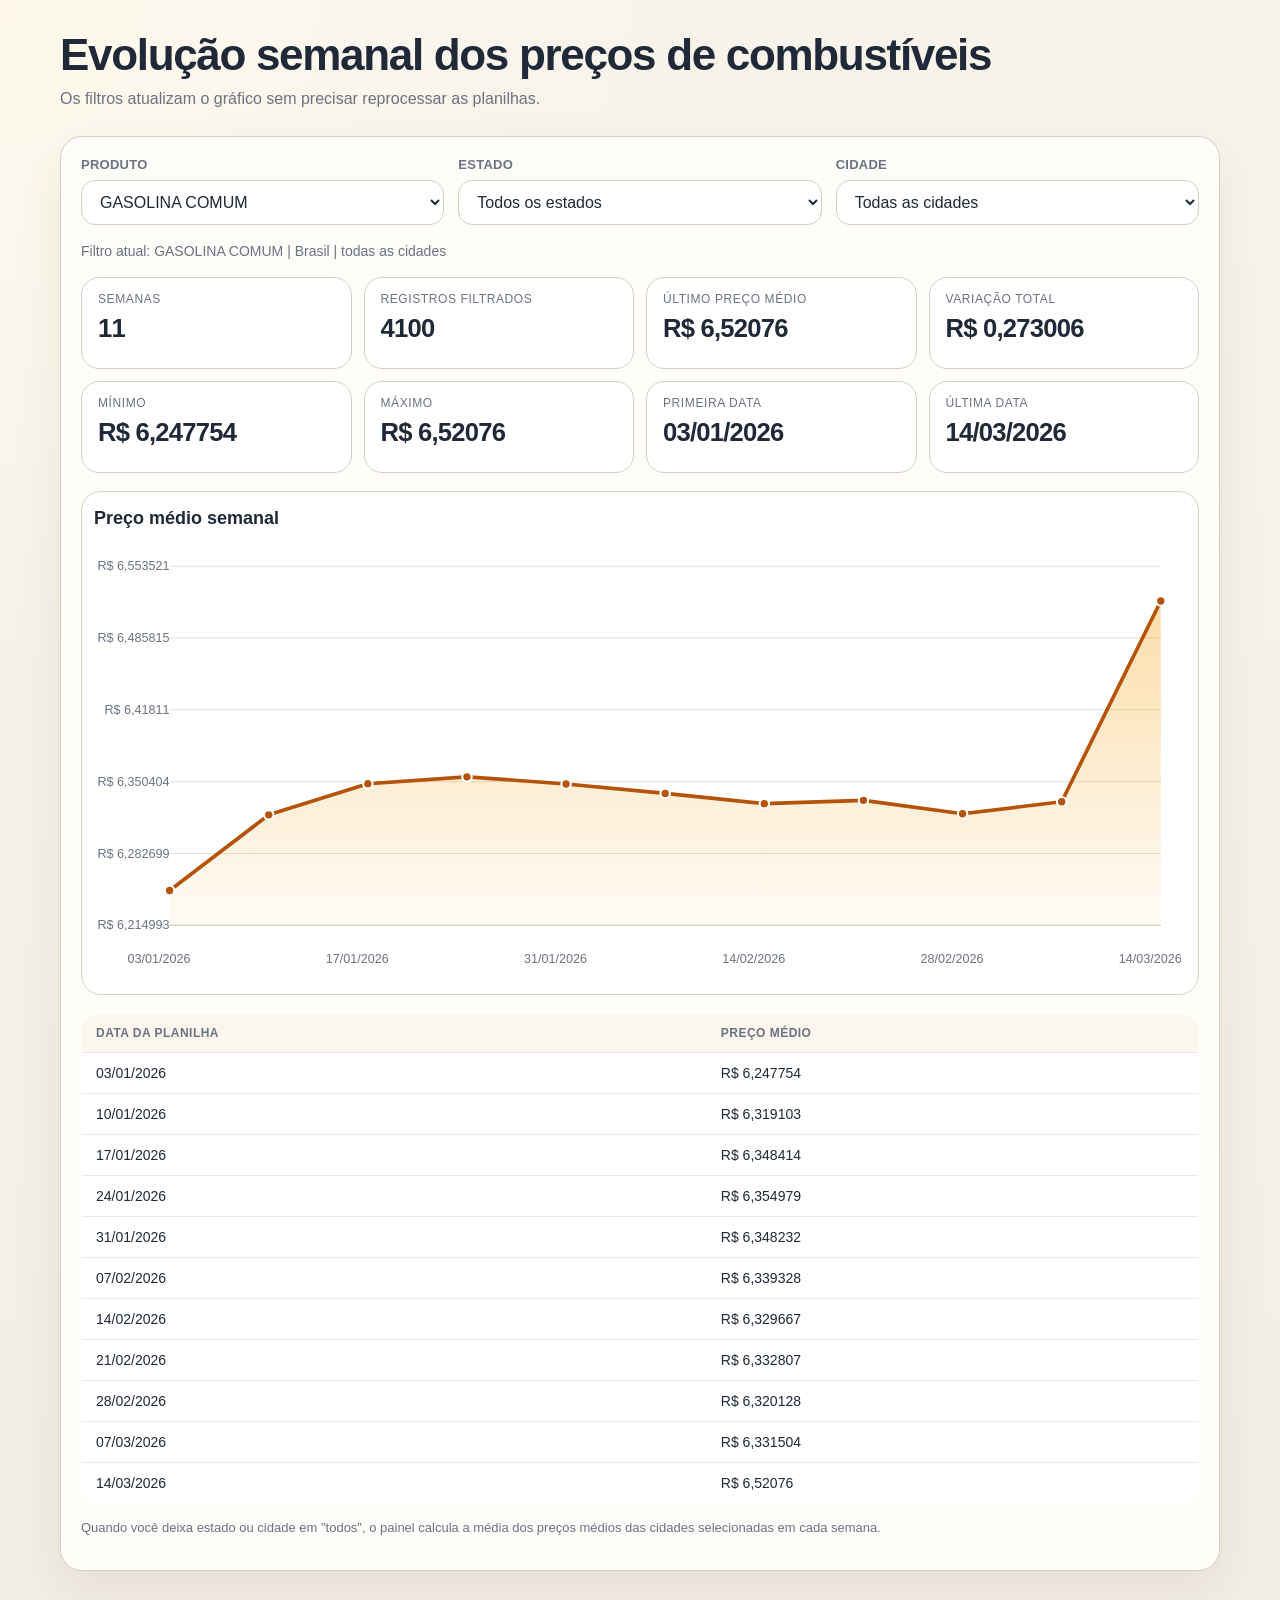
==== saida/painel_evolucao_semanal.html @ 68e81928 "v0 - geração de mapa com mais dados e geolocalização (completo)" ====
<!doctype html>
<html lang="pt-BR">
<head>
  <meta charset="utf-8">
  <meta name="viewport" content="width=device-width, initial-scale=1">
  <title>Painel de Evolução Semanal de Combustíveis</title>
  <style>
    :root {
      --bg: #f6f3ee;
      --panel: #fffdf9;
      --ink: #1f2937;
      --muted: #6b7280;
      --line: #d6cfc2;
      --accent: #b45309;
      --accent-soft: #f59e0b;
      --grid: #e5ddd0;
    }

    * { box-sizing: border-box; }
    body {
      margin: 0;
      font-family: "IBM Plex Sans", "Segoe UI", sans-serif;
      background:
        radial-gradient(circle at top left, #fff9ed 0, transparent 32%),
        linear-gradient(180deg, #f8f4ec 0%, #f2ede5 100%);
      color: var(--ink);
    }
    .page {
      max-width: 1200px;
      margin: 0 auto;
      padding: 32px 20px 56px;
    }
    h1 {
      margin: 0 0 8px;
      font-size: clamp(28px, 4vw, 44px);
      line-height: 1.05;
      letter-spacing: -0.03em;
    }
    .lead {
      margin: 0 0 24px;
      max-width: 880px;
      color: var(--muted);
      font-size: 16px;
      line-height: 1.6;
    }
    .panel {
      background: color-mix(in srgb, var(--panel) 92%, white 8%);
      border: 1px solid var(--line);
      border-radius: 22px;
      box-shadow: 0 18px 50px rgba(71, 50, 14, 0.08);
      padding: 20px;
    }
    .controls {
      display: grid;
      grid-template-columns: repeat(3, minmax(0, 1fr));
      gap: 14px;
      margin-bottom: 18px;
    }
    .field {
      display: flex;
      flex-direction: column;
      gap: 8px;
    }
    .field label {
      font-size: 13px;
      font-weight: 700;
      letter-spacing: 0.02em;
      text-transform: uppercase;
      color: var(--muted);
    }
    select {
      width: 100%;
      border: 1px solid var(--line);
      border-radius: 14px;
      background: white;
      padding: 12px 14px;
      font: inherit;
      color: var(--ink);
    }
    .cards {
      display: grid;
      grid-template-columns: repeat(4, minmax(0, 1fr));
      gap: 12px;
      margin: 18px 0;
    }
    .card {
      background: white;
      border: 1px solid var(--line);
      border-radius: 18px;
      padding: 14px 16px;
      min-height: 92px;
    }
    .card .label {
      color: var(--muted);
      font-size: 12px;
      text-transform: uppercase;
      letter-spacing: 0.05em;
      margin-bottom: 8px;
    }
    .card .value {
      font-size: clamp(18px, 2vw, 28px);
      font-weight: 700;
      letter-spacing: -0.03em;
    }
    .context {
      margin: 10px 0 8px;
      font-size: 14px;
      color: var(--muted);
    }
    .chart-wrap {
      margin-top: 18px;
      background: white;
      border: 1px solid var(--line);
      border-radius: 20px;
      padding: 12px;
      overflow: hidden;
    }
    .chart-title {
      font-size: 18px;
      font-weight: 700;
      margin: 4px 0 12px;
    }
    svg {
      width: 100%;
      height: auto;
      display: block;
    }
    .empty {
      padding: 32px 16px;
      text-align: center;
      color: var(--muted);
    }
    table {
      width: 100%;
      border-collapse: collapse;
      margin-top: 18px;
      background: white;
      border-radius: 18px;
      overflow: hidden;
      border: 1px solid var(--line);
    }
    th, td {
      padding: 12px 14px;
      text-align: left;
      border-bottom: 1px solid #efe7da;
      font-size: 14px;
    }
    th {
      background: #fbf7ef;
      color: var(--muted);
      text-transform: uppercase;
      letter-spacing: 0.04em;
      font-size: 12px;
    }
    tr:last-child td { border-bottom: none; }
    .note {
      margin-top: 14px;
      color: var(--muted);
      font-size: 13px;
      line-height: 1.5;
    }
    @media (max-width: 900px) {
      .controls, .cards { grid-template-columns: 1fr; }
      .page { padding: 24px 14px 40px; }
      .panel { padding: 16px; }
    }
  </style>
</head>
<body>
  <div class="page">
    <h1>Evolução semanal dos preços de combustíveis</h1>
    <p class="lead">
      Os filtros atualizam o gráfico sem precisar reprocessar as planilhas.
    </p>

    <section class="panel">
      <div class="controls">
        <div class="field">
          <label for="produto">Produto</label>
          <select id="produto"></select>
        </div>
        <div class="field">
          <label for="estado">Estado</label>
          <select id="estado"></select>
        </div>
        <div class="field">
          <label for="cidade">Cidade</label>
          <select id="cidade"></select>
        </div>
      </div>

      <div class="context" id="contexto"></div>

      <div class="cards" id="cards"></div>

      <div class="chart-wrap">
        <div class="chart-title" id="chart-title"></div>
        <div id="chart-container"></div>
      </div>

      <div id="table-container"></div>

      <p class="note">
        Quando você deixa estado ou cidade em "todos", o painel calcula a média dos preços médios
        das cidades selecionadas em cada semana.
      </p>
    </section>
  </div>

  <script>
    const DATA = [["2026-01-03", "ACRE", "CRUZEIRO DO SUL", "ETANOL", 6.015], ["2026-01-03", "ACRE", "CRUZEIRO DO SUL", "GASOLINA ADITIVADA", 8.09], ["2026-01-03", "ACRE", "CRUZEIRO DO SUL", "GASOLINA COMUM", 7.975], ["2026-01-03", "ACRE", "CRUZEIRO DO SUL", "GLP", 128.0], ["2026-01-03", "ACRE", "RIO BRANCO", "ETANOL", 5.217], ["2026-01-03", "ACRE", "RIO BRANCO", "GASOLINA ADITIVADA", 7.338333], ["2026-01-03", "ACRE", "RIO BRANCO", "GASOLINA COMUM", 7.274167], ["2026-01-03", "ACRE", "RIO BRANCO", "GLP", 122.782609], ["2026-01-03", "ALAGOAS", "ARAPIRACA", "ETANOL", 4.958182], ["2026-01-03", "ALAGOAS", "ARAPIRACA", "GASOLINA ADITIVADA", 6.42], ["2026-01-03", "ALAGOAS", "ARAPIRACA", "GASOLINA COMUM", 6.377143], ["2026-01-03", "ALAGOAS", "ARAPIRACA", "GLP", 102.5], ["2026-01-03", "ALAGOAS", "DELMIRO GOUVEIA", "ETANOL", 5.093333], ["2026-01-03", "ALAGOAS", "DELMIRO GOUVEIA", "GASOLINA ADITIVADA", 7.071667], ["2026-01-03", "ALAGOAS", "DELMIRO GOUVEIA", "GASOLINA COMUM", 6.968], ["2026-01-03", "ALAGOAS", "DELMIRO GOUVEIA", "GLP", 107.5], ["2026-01-03", "ALAGOAS", "MACEIO", "ETANOL", 4.754667], ["2026-01-03", "ALAGOAS", "MACEIO", "GASOLINA ADITIVADA", 6.251111], ["2026-01-03", "ALAGOAS", "MACEIO", "GASOLINA COMUM", 5.947368], ["2026-01-03", "ALAGOAS", "MACEIO", "GLP", 102.664762], ["2026-01-03", "ALAGOAS", "PALMEIRA DOS INDIOS", "ETANOL", 5.116667], ["2026-01-03", "ALAGOAS", "PALMEIRA DOS INDIOS", "GASOLINA ADITIVADA", 6.39], ["2026-01-03", "ALAGOAS", "PALMEIRA DOS INDIOS", "GASOLINA COMUM", 6.2425], ["2026-01-03", "ALAGOAS", "PALMEIRA DOS INDIOS", "GLP", 102.5], ["2026-01-03", "ALAGOAS", "RIO LARGO", "ETANOL", 4.71], ["2026-01-03", "ALAGOAS", "RIO LARGO", "GASOLINA ADITIVADA", 6.015], ["2026-01-03", "ALAGOAS", "RIO LARGO", "GASOLINA COMUM", 5.847143], ["2026-01-03", "ALAGOAS", "RIO LARGO", "GLP", 105.714286], ["2026-01-03", "AMAZONAS", "MANACAPURU", "ETANOL", 5.391429], ["2026-01-03", "AMAZONAS", "MANACAPURU", "GASOLINA ADITIVADA", 6.798571], ["2026-01-03", "AMAZONAS", "MANACAPURU", "GASOLINA COMUM", 6.78375], ["2026-01-03", "AMAZONAS", "MANACAPURU", "GLP", 130.714286], ["2026-01-03", "AMAZONAS", "MANAUS", "ETANOL", 5.494667], ["2026-01-03", "AMAZONAS", "MANAUS", "GASOLINA ADITIVADA", 7.042727], ["2026-01-03", "AMAZONAS", "MANAUS", "GASOLINA COMUM", 6.988974], ["2026-01-03", "AMAZONAS", "MANAUS", "GLP", 125.105909], ["2026-01-03", "AMAZONAS", "PARINTINS", "GASOLINA ADITIVADA", 8.304286], ["2026-01-03", "AMAZONAS", "PARINTINS", "GASOLINA COMUM", 8.29], ["2026-01-03", "AMAZONAS", "PARINTINS", "GLP", 120.0], ["2026-01-03", "BAHIA", "ALAGOINHAS", "ETANOL", 4.3975], ["2026-01-03", "BAHIA", "ALAGOINHAS", "GASOLINA ADITIVADA", 5.961429], ["2026-01-03", "BAHIA", "ALAGOINHAS", "GASOLINA COMUM", 5.875], ["2026-01-03", "BAHIA", "ALAGOINHAS", "GLP", 115.852857], ["2026-01-03", "BAHIA", "BRUMADO", "ETANOL", 4.971429], ["2026-01-03", "BAHIA", "BRUMADO", "GASOLINA ADITIVADA", 6.572222], ["2026-01-03", "BAHIA", "BRUMADO", "GASOLINA COMUM", 6.508462], ["2026-01-03", "BAHIA", "BRUMADO", "GLP", 111.25], ["2026-01-03", "BAHIA", "CAETITE", "ETANOL", 4.888571], ["2026-01-03", "BAHIA", "CAETITE", "GASOLINA ADITIVADA", 6.757143], ["2026-01-03", "BAHIA", "CAETITE", "GASOLINA COMUM", 6.685], ["2026-01-03", "BAHIA", "CAETITE", "GLP", 102.142857], ["2026-01-03", "BAHIA", "EUNAPOLIS", "ETANOL", 5.085], ["2026-01-03", "BAHIA", "EUNAPOLIS", "GASOLINA ADITIVADA", 6.94], ["2026-01-03", "BAHIA", "EUNAPOLIS", "GASOLINA COMUM", 6.78], ["2026-01-03", "BAHIA", "EUNAPOLIS", "GLP", 108.75], ["2026-01-03", "BAHIA", "FEIRA DE SANTANA", "ETANOL", 4.704], ["2026-01-03", "BAHIA", "FEIRA DE SANTANA", "GASOLINA ADITIVADA", 6.290625], ["2026-01-03", "BAHIA", "FEIRA DE SANTANA", "GASOLINA COMUM", 6.196842], ["2026-01-03", "BAHIA", "FEIRA DE SANTANA", "GLP", 101.633333], ["2026-01-03", "BAHIA", "GUANAMBI", "ETANOL", 4.63875], ["2026-01-03", "BAHIA", "GUANAMBI", "GASOLINA ADITIVADA", 6.3825], ["2026-01-03", "BAHIA", "GUANAMBI", "GASOLINA COMUM", 6.32625], ["2026-01-03", "BAHIA", "GUANAMBI", "GLP", 106.25], ["2026-01-03", "BAHIA", "ILHEUS", "ETANOL", 4.935], ["2026-01-03", "BAHIA", "ILHEUS", "GASOLINA ADITIVADA", 6.69125], ["2026-01-03", "BAHIA", "ILHEUS", "GASOLINA COMUM", 6.573333], ["2026-01-03", "BAHIA", "ILHEUS", "GLP", 134.571429], ["2026-01-03", "BAHIA", "IPIRA", "ETANOL", 4.591429], ["2026-01-03", "BAHIA", "IPIRA", "GASOLINA ADITIVADA", 6.293333], ["2026-01-03", "BAHIA", "IPIRA", "GASOLINA COMUM", 6.202857], ["2026-01-03", "BAHIA", "IPIRA", "GLP", 115.0], ["2026-01-03", "BAHIA", "ITABUNA", "ETANOL", 4.826], ["2026-01-03", "BAHIA", "ITABUNA", "GASOLINA ADITIVADA", 6.5475], ["2026-01-03", "BAHIA", "ITABUNA", "GASOLINA COMUM", 6.466], ["2026-01-03", "BAHIA", "ITABUNA", "GLP", 111.0], ["2026-01-03", "BAHIA", "ITAMARAJU", "ETANOL", 4.875], ["2026-01-03", "BAHIA", "ITAMARAJU", "GASOLINA ADITIVADA", 6.98], ["2026-01-03", "BAHIA", "ITAMARAJU", "GASOLINA COMUM", 6.866667], ["2026-01-03", "BAHIA", "ITAMARAJU", "GLP", 105.0], ["2026-01-03", "BAHIA", "JACOBINA", "ETANOL", 4.8], ["2026-01-03", "BAHIA", "JACOBINA", "GASOLINA ADITIVADA", 6.35], ["2026-01-03", "BAHIA", "JACOBINA", "GASOLINA COMUM", 6.35], ["2026-01-03", "BAHIA", "JACOBINA", "GLP", 113.0], ["2026-01-03", "BAHIA", "JAGUAQUARA", "ETANOL", 4.6], ["2026-01-03", "BAHIA", "JAGUAQUARA", "GASOLINA ADITIVADA", 6.49], ["2026-01-03", "BAHIA", "JAGUAQUARA", "GASOLINA COMUM", 6.261429], ["2026-01-03", "BAHIA", "JAGUAQUARA", "GLP", 100.714286], ["2026-01-03", "BAHIA", "JEQUIE", "ETANOL", 4.805833], ["2026-01-03", "BAHIA", "JEQUIE", "GASOLINA ADITIVADA", 6.568333], ["2026-01-03", "BAHIA", "JEQUIE", "GASOLINA COMUM", 6.466667], ["2026-01-03", "BAHIA", "JEQUIE", "GLP", 95.994286], ["2026-01-03", "BAHIA", "JUAZEIRO", "ETANOL", 5.19], ["2026-01-03", "BAHIA", "JUAZEIRO", "GASOLINA ADITIVADA", 6.7925], ["2026-01-03", "BAHIA", "JUAZEIRO", "GASOLINA COMUM", 6.69], ["2026-01-03", "BAHIA", "JUAZEIRO", "GLP", 106.666667], ["2026-01-03", "BAHIA", "PAULO AFONSO", "ETANOL", 4.796], ["2026-01-03", "BAHIA", "PAULO AFONSO", "GASOLINA ADITIVADA", 6.24375], ["2026-01-03", "BAHIA", "PAULO AFONSO", "GASOLINA COMUM", 6.1375], ["2026-01-03", "BAHIA", "PAULO AFONSO", "GLP", 108.0], ["2026-01-03", "BAHIA", "POCOES", "ETANOL", 4.776667], ["2026-01-03", "BAHIA", "POCOES", "GASOLINA COMUM", 6.36], ["2026-01-03", "BAHIA", "POCOES", "GLP", 103.6], ["2026-01-03", "BAHIA", "SANTO ANTONIO DE JESUS", "ETANOL", 4.99], ["2026-01-03", "BAHIA", "SANTO ANTONIO DE JESUS", "GASOLINA ADITIVADA", 6.423333], ["2026-01-03", "BAHIA", "SANTO ANTONIO DE JESUS", "GASOLINA COMUM", 6.39], ["2026-01-03", "BAHIA", "SANTO ANTONIO DE JESUS", "GLP", 106.666667], ["2026-01-03", "BAHIA", "SENHOR DO BONFIM", "ETANOL", 4.839286], ["2026-01-03", "BAHIA", "SENHOR DO BONFIM", "GASOLINA ADITIVADA", 6.521429], ["2026-01-03", "BAHIA", "SENHOR DO BONFIM", "GASOLINA COMUM", 6.32875], ["2026-01-03", "BAHIA", "SENHOR DO BONFIM", "GLP", 121.666667], ["2026-01-03", "BAHIA", "SERRINHA", "ETANOL", 4.615], ["2026-01-03", "BAHIA", "SERRINHA", "GASOLINA ADITIVADA", 6.188333], ["2026-01-03", "BAHIA", "SERRINHA", "GASOLINA COMUM", 6.165], ["2026-01-03", "BAHIA", "SERRINHA", "GLP", 133.0], ["2026-01-03", "BAHIA", "TEIXEIRA DE FREITAS", "ETANOL", 5.085], ["2026-01-03", "BAHIA", "TEIXEIRA DE FREITAS", "GASOLINA ADITIVADA", 6.995], ["2026-01-03", "BAHIA", "TEIXEIRA DE FREITAS", "GASOLINA COMUM", 6.851667], ["2026-01-03", "BAHIA", "TEIXEIRA DE FREITAS", "GLP", 95.625], ["2026-01-03", "BAHIA", "VALENCA", "ETANOL", 4.985], ["2026-01-03", "BAHIA", "VALENCA", "GASOLINA ADITIVADA", 6.45], ["2026-01-03", "BAHIA", "VALENCA", "GASOLINA COMUM", 6.385], ["2026-01-03", "BAHIA", "VALENCA", "GLP", 130.0], ["2026-01-03", "BAHIA", "VITORIA DA CONQUISTA", "ETANOL", 5.575], ["2026-01-03", "BAHIA", "VITORIA DA CONQUISTA", "GASOLINA ADITIVADA", 6.652727], ["2026-01-03", "BAHIA", "VITORIA DA CONQUISTA", "GASOLINA COMUM", 6.579333], ["2026-01-03", "BAHIA", "VITORIA DA CONQUISTA", "GLP", 114.777778], ["2026-01-03", "CEARA", "CRATEUS", "ETANOL", 5.415], ["2026-01-03", "CEARA", "CRATEUS", "GASOLINA ADITIVADA", 6.118571], ["2026-01-03", "CEARA", "CRATEUS", "GASOLINA COMUM", 6.04], ["2026-01-03", "CEARA", "CRATEUS", "GLP", 107.598], ["2026-01-03", "CEARA", "FORTALEZA", "ETANOL", 4.704681], ["2026-01-03", "CEARA", "FORTALEZA", "GASOLINA ADITIVADA", 6.265714], ["2026-01-03", "CEARA", "FORTALEZA", "GASOLINA COMUM", 6.129091], ["2026-01-03", "CEARA", "ICO", "ETANOL", 5.311429], ["2026-01-03", "CEARA", "ICO", "GASOLINA ADITIVADA", 6.563333], ["2026-01-03", "CEARA", "ICO", "GASOLINA COMUM", 6.465556], ["2026-01-03", "CEARA", "ICO", "GLP", 121.666667], ["2026-01-03", "CEARA", "IGUATU", "ETANOL", 5.006667], ["2026-01-03", "CEARA", "IGUATU", "GASOLINA ADITIVADA", 6.452857], ["2026-01-03", "CEARA", "IGUATU", "GASOLINA COMUM", 6.409], ["2026-01-03", "CEARA", "IGUATU", "GLP", 119.851429], ["2026-01-03", "CEARA", "ITAPIPOCA", "ETANOL", 5.58375], ["2026-01-03", "CEARA", "ITAPIPOCA", "GASOLINA ADITIVADA", 6.66], ["2026-01-03", "CEARA", "ITAPIPOCA", "GASOLINA COMUM", 6.62625], ["2026-01-03", "CEARA", "ITAPIPOCA", "GLP", 116.428571], ["2026-01-03", "CEARA", "JUAZEIRO DO NORTE", "ETANOL", 5.032143], ["2026-01-03", "CEARA", "JUAZEIRO DO NORTE", "GASOLINA ADITIVADA", 6.323846], ["2026-01-03", "CEARA", "JUAZEIRO DO NORTE", "GASOLINA COMUM", 6.200667], ["2026-01-03", "CEARA", "JUAZEIRO DO NORTE", "GLP", 119.777778], ["2026-01-03", "CEARA", "LIMOEIRO DO NORTE", "ETANOL", 5.057], ["2026-01-03", "CEARA", "LIMOEIRO DO NORTE", "GASOLINA ADITIVADA", 6.24], ["2026-01-03", "CEARA", "LIMOEIRO DO NORTE", "GASOLINA COMUM", 6.19], ["2026-01-03", "CEARA", "LIMOEIRO DO NORTE", "GLP", 118.0], ["2026-01-03", "CEARA", "QUIXADA", "ETANOL", 4.59], ["2026-01-03", "CEARA", "QUIXADA", "GASOLINA ADITIVADA", 5.848], ["2026-01-03", "CEARA", "QUIXADA", "GASOLINA COMUM", 5.73125], ["2026-01-03", "CEARA", "QUIXADA", "GLP", 114.14], ["2026-01-03", "CEARA", "SOBRAL", "ETANOL", 5.376667], ["2026-01-03", "CEARA", "SOBRAL", "GASOLINA ADITIVADA", 6.55], ["2026-01-03", "CEARA", "SOBRAL", "GASOLINA COMUM", 6.383333], ["2026-01-03", "CEARA", "SOBRAL", "GLP", 114.0], ["2026-01-03", "DISTRITO FEDERAL", "BRASILIA", "ETANOL", 4.849091], ["2026-01-03", "DISTRITO FEDERAL", "BRASILIA", "GASOLINA ADITIVADA", 6.455333], ["2026-01-03", "DISTRITO FEDERAL", "BRASILIA", "GASOLINA COMUM", 6.422083], ["2026-01-03", "DISTRITO FEDERAL", "BRASILIA", "GLP", 103.180312], ["2026-01-03", "ESPIRITO SANTO", "ARACRUZ", "GASOLINA ADITIVADA", 6.74], ["2026-01-03", "ESPIRITO SANTO", "ARACRUZ", "GASOLINA COMUM", 6.44], ["2026-01-03", "ESPIRITO SANTO", "ARACRUZ", "GLP", 105.37375], ["2026-01-03", "ESPIRITO SANTO", "CARIACICA", "ETANOL", 4.518182], ["2026-01-03", "ESPIRITO SANTO", "CARIACICA", "GASOLINA ADITIVADA", 6.263], ["2026-01-03", "ESPIRITO SANTO", "CARIACICA", "GASOLINA COMUM", 6.134167], ["2026-01-03", "ESPIRITO SANTO", "CARIACICA", "GLP", 98.598], ["2026-01-03", "ESPIRITO SANTO", "COLATINA", "ETANOL", 4.77], ["2026-01-03", "ESPIRITO SANTO", "COLATINA", "GASOLINA ADITIVADA", 6.515714], ["2026-01-03", "ESPIRITO SANTO", "COLATINA", "GASOLINA COMUM", 6.42875], ["2026-01-03", "ESPIRITO SANTO", "COLATINA", "GLP", 96.712857], ["2026-01-03", "ESPIRITO SANTO", "GUARAPARI", "ETANOL", 4.83], ["2026-01-03", "ESPIRITO SANTO", "GUARAPARI", "GASOLINA ADITIVADA", 6.755], ["2026-01-03", "ESPIRITO SANTO", "GUARAPARI", "GASOLINA COMUM", 6.4875], ["2026-01-03", "ESPIRITO SANTO", "GUARAPARI", "GLP", 100.493333], ["2026-01-03", "ESPIRITO SANTO", "LINHARES", "ETANOL", 4.656667], ["2026-01-03", "ESPIRITO SANTO", "LINHARES", "GASOLINA ADITIVADA", 6.618571], ["2026-01-03", "ESPIRITO SANTO", "LINHARES", "GASOLINA COMUM", 6.59], ["2026-01-03", "ESPIRITO SANTO", "LINHARES", "GLP", 110.636364], ["2026-01-03", "ESPIRITO SANTO", "SAO MATEUS", "ETANOL", 4.683333], ["2026-01-03", "ESPIRITO SANTO", "SAO MATEUS", "GASOLINA ADITIVADA", 6.565], ["2026-01-03", "ESPIRITO SANTO", "SAO MATEUS", "GASOLINA COMUM", 6.418889], ["2026-01-03", "ESPIRITO SANTO", "SAO MATEUS", "GLP", 109.99], ["2026-01-03", "ESPIRITO SANTO", "SERRA", "ETANOL", 4.560833], ["2026-01-03", "ESPIRITO SANTO", "SERRA", "GASOLINA ADITIVADA", 6.482308], ["2026-01-03", "ESPIRITO SANTO", "SERRA", "GASOLINA COMUM", 6.286429], ["2026-01-03", "ESPIRITO SANTO", "SERRA", "GLP", 94.763077], ["2026-01-03", "ESPIRITO SANTO", "VILA VELHA", "ETANOL", 4.591], ["2026-01-03", "ESPIRITO SANTO", "VILA VELHA", "GASOLINA ADITIVADA", 6.563571], ["2026-01-03", "ESPIRITO SANTO", "VILA VELHA", "GASOLINA COMUM", 6.253125], ["2026-01-03", "ESPIRITO SANTO", "VILA VELHA", "GLP", 100.285714], ["2026-01-03", "ESPIRITO SANTO", "VITORIA", "ETANOL", 4.542727], ["2026-01-03", "ESPIRITO SANTO", "VITORIA", "GASOLINA ADITIVADA", 6.345455], ["2026-01-03", "ESPIRITO SANTO", "VITORIA", "GASOLINA COMUM", 6.155], ["2026-01-03", "ESPIRITO SANTO", "VITORIA", "GLP", 99.142857], ["2026-01-03", "GOIAS", "AGUAS LINDAS DE GOIAS", "ETANOL", 4.468571], ["2026-01-03", "GOIAS", "AGUAS LINDAS DE GOIAS", "GASOLINA ADITIVADA", 5.753333], ["2026-01-03", "GOIAS", "AGUAS LINDAS DE GOIAS", "GASOLINA COMUM", 5.875], ["2026-01-03", "GOIAS", "AGUAS LINDAS DE GOIAS", "GLP", 103.843077], ["2026-01-03", "GOIAS", "ANAPOLIS", "ETANOL", 4.777692], ["2026-01-03", "GOIAS", "ANAPOLIS", "GASOLINA ADITIVADA", 6.503], ["2026-01-03", "GOIAS", "ANAPOLIS", "GASOLINA COMUM", 6.375385], ["2026-01-03", "GOIAS", "ANAPOLIS", "GLP", 115.0], ["2026-01-03", "GOIAS", "APARECIDA DE GOIANIA", "ETANOL", 5.220526], ["2026-01-03", "GOIAS", "APARECIDA DE GOIANIA", "GASOLINA ADITIVADA", 6.636], ["2026-01-03", "GOIAS", "APARECIDA DE GOIANIA", "GASOLINA COMUM", 6.532632], ["2026-01-03", "GOIAS", "APARECIDA DE GOIANIA", "GLP", 107.408636], ["2026-01-03", "GOIAS", "CALDAS NOVAS", "ETANOL", 4.92], ["2026-01-03", "GOIAS", "CALDAS NOVAS", "GASOLINA ADITIVADA", 6.405556], ["2026-01-03", "GOIAS", "CALDAS NOVAS", "GASOLINA COMUM", 6.38], ["2026-01-03", "GOIAS", "CALDAS NOVAS", "GLP", 112.7], ["2026-01-03", "GOIAS", "FORMOSA", "ETANOL", 4.885], ["2026-01-03", "GOIAS", "FORMOSA", "GASOLINA ADITIVADA", 6.5], ["2026-01-03", "GOIAS", "FORMOSA", "GASOLINA COMUM", 6.485714], ["2026-01-03", "GOIAS", "FORMOSA", "GLP", 110.0], ["2026-01-03", "GOIAS", "GOIANIA", "ETANOL", 5.20381], ["2026-01-03", "GOIAS", "GOIANIA", "GASOLINA ADITIVADA", 6.773333], ["2026-01-03", "GOIAS", "GOIANIA", "GASOLINA COMUM", 6.523182], ["2026-01-03", "GOIAS", "GOIANIA", "GLP", 112.0995], ["2026-01-03", "GOIAS", "ITUMBIARA", "ETANOL", 4.344286], ["2026-01-03", "GOIAS", "ITUMBIARA", "GASOLINA ADITIVADA", 6.29], ["2026-01-03", "GOIAS", "ITUMBIARA", "GASOLINA COMUM", 6.168571], ["2026-01-03", "GOIAS", "ITUMBIARA", "GLP", 115.857143], ["2026-01-03", "GOIAS", "MINEIROS", "ETANOL", 4.826667], ["2026-01-03", "GOIAS", "MINEIROS", "GASOLINA ADITIVADA", 6.64], ["2026-01-03", "GOIAS", "MINEIROS", "GASOLINA COMUM", 6.517143], ["2026-01-03", "GOIAS", "MINEIROS", "GLP", 130.0], ["2026-01-03", "GOIAS", "PORANGATU", "ETANOL", 4.696], ["2026-01-03", "GOIAS", "PORANGATU", "GASOLINA ADITIVADA", 6.39], ["2026-01-03", "GOIAS", "PORANGATU", "GASOLINA COMUM", 6.364], ["2026-01-03", "GOIAS", "PORANGATU", "GLP", 116.333333], ["2026-01-03", "GOIAS", "RIO VERDE", "ETANOL", 4.477143], ["2026-01-03", "GOIAS", "RIO VERDE", "GASOLINA ADITIVADA", 6.28], ["2026-01-03", "GOIAS", "RIO VERDE", "GASOLINA COMUM", 6.101429], ["2026-01-03", "GOIAS", "RIO VERDE", "GLP", 130.0], ["2026-01-03", "GOIAS", "TRINDADE", "ETANOL", 4.885], ["2026-01-03", "GOIAS", "TRINDADE", "GASOLINA ADITIVADA", 6.656667], ["2026-01-03", "GOIAS", "TRINDADE", "GASOLINA COMUM", 6.26], ["2026-01-03", "GOIAS", "TRINDADE", "GLP", 97.914167], ["2026-01-03", "GOIAS", "VALPARAISO DE GOIAS", "ETANOL", 4.943333], ["2026-01-03", "GOIAS", "VALPARAISO DE GOIAS", "GASOLINA ADITIVADA", 6.625714], ["2026-01-03", "GOIAS", "VALPARAISO DE GOIAS", "GASOLINA COMUM", 6.448889], ["2026-01-03", "GOIAS", "VALPARAISO DE GOIAS", "GLP", 104.13], ["2026-01-03", "MARANHAO", "ACAILANDIA", "GASOLINA ADITIVADA", 6.55], ["2026-01-03", "MARANHAO", "ACAILANDIA", "GASOLINA COMUM", 6.39], ["2026-01-03", "MARANHAO", "BALSAS", "ETANOL", 5.25], ["2026-01-03", "MARANHAO", "BALSAS", "GASOLINA ADITIVADA", 6.74], ["2026-01-03", "MARANHAO", "BALSAS", "GASOLINA COMUM", 6.538889], ["2026-01-03", "MARANHAO", "BALSAS", "GLP", 130.0], ["2026-01-03", "MARANHAO", "CODO", "ETANOL", 5.3875], ["2026-01-03", "MARANHAO", "CODO", "GASOLINA ADITIVADA", 6.458571], ["2026-01-03", "MARANHAO", "CODO", "GASOLINA COMUM", 6.424286], ["2026-01-03", "MARANHAO", "CODO", "GLP", 120.0], ["2026-01-03", "MARANHAO", "IMPERATRIZ", "ETANOL", 5.099167], ["2026-01-03", "MARANHAO", "IMPERATRIZ", "GASOLINA ADITIVADA", 6.65], ["2026-01-03", "MARANHAO", "IMPERATRIZ", "GASOLINA COMUM", 6.2125], ["2026-01-03", "MARANHAO", "IMPERATRIZ", "GLP", 113.543636], ["2026-01-03", "MARANHAO", "PINHEIRO", "ETANOL", 4.87], ["2026-01-03", "MARANHAO", "PINHEIRO", "GASOLINA ADITIVADA", 6.14], ["2026-01-03", "MARANHAO", "PINHEIRO", "GASOLINA COMUM", 6.058333], ["2026-01-03", "MARANHAO", "PINHEIRO", "GLP", 127.128571], ["2026-01-03", "MARANHAO", "PRESIDENTE DUTRA", "ETANOL", 5.191667], ["2026-01-03", "MARANHAO", "PRESIDENTE DUTRA", "GASOLINA ADITIVADA", 6.07375], ["2026-01-03", "MARANHAO", "PRESIDENTE DUTRA", "GASOLINA COMUM", 5.993529], ["2026-01-03", "MARANHAO", "PRESIDENTE DUTRA", "GLP", 117.0], ["2026-01-03", "MARANHAO", "SAO JOSE DE RIBAMAR", "ETANOL", 4.544], ["2026-01-03", "MARANHAO", "SAO JOSE DE RIBAMAR", "GASOLINA ADITIVADA", 5.702857], ["2026-01-03", "MARANHAO", "SAO JOSE DE RIBAMAR", "GASOLINA COMUM", 5.48], ["2026-01-03", "MARANHAO", "SAO JOSE DE RIBAMAR", "GLP", 119.87], ["2026-01-03", "MARANHAO", "SAO LUIS", "ETANOL", 4.564286], ["2026-01-03", "MARANHAO", "SAO LUIS", "GASOLINA ADITIVADA", 5.876471], ["2026-01-03", "MARANHAO", "SAO LUIS", "GASOLINA COMUM", 5.613333], ["2026-01-03", "MARANHAO", "SAO LUIS", "GLP", 120.171429], ["2026-01-03", "MATO GROSSO", "ALTA FLORESTA", "ETANOL", 4.613333], ["2026-01-03", "MATO GROSSO", "ALTA FLORESTA", "GASOLINA ADITIVADA", 6.768], ["2026-01-03", "MATO GROSSO", "ALTA FLORESTA", "GASOLINA COMUM", 6.68875], ["2026-01-03", "MATO GROSSO", "ALTA FLORESTA", "GLP", 141.666667], ["2026-01-03", "MATO GROSSO", "CACERES", "ETANOL", 4.4475], ["2026-01-03", "MATO GROSSO", "CACERES", "GASOLINA ADITIVADA", 6.438], ["2026-01-03", "MATO GROSSO", "CACERES", "GASOLINA COMUM", 6.35125], ["2026-01-03", "MATO GROSSO", "CACERES", "GLP", 124.9], ["2026-01-03", "MATO GROSSO", "CUIABA", "ETANOL", 4.575263], ["2026-01-03", "MATO GROSSO", "CUIABA", "GASOLINA ADITIVADA", 6.505556], ["2026-01-03", "MATO GROSSO", "CUIABA", "GASOLINA COMUM", 6.375789], ["2026-01-03", "MATO GROSSO", "CUIABA", "GLP", 118.714615], ["2026-01-03", "MATO GROSSO", "RONDONOPOLIS", "ETANOL", 4.37875], ["2026-01-03", "MATO GROSSO", "RONDONOPOLIS", "GASOLINA ADITIVADA", 6.458], ["2026-01-03", "MATO GROSSO", "RONDONOPOLIS", "GASOLINA COMUM", 6.3725], ["2026-01-03", "MATO GROSSO", "RONDONOPOLIS", "GLP", 129.284286], ["2026-01-03", "MATO GROSSO", "SINOP", "ETANOL", 4.226667], ["2026-01-03", "MATO GROSSO", "SINOP", "GASOLINA ADITIVADA", 6.547143], ["2026-01-03", "MATO GROSSO", "SINOP", "GASOLINA COMUM", 6.293333], ["2026-01-03", "MATO GROSSO", "SINOP", "GLP", 137.0], ["2026-01-03", "MATO GROSSO", "VARZEA GRANDE", "ETANOL", 4.555882], ["2026-01-03", "MATO GROSSO", "VARZEA GRANDE", "GASOLINA ADITIVADA", 6.51], ["2026-01-03", "MATO GROSSO", "VARZEA GRANDE", "GASOLINA COMUM", 6.35], ["2026-01-03", "MATO GROSSO", "VARZEA GRANDE", "GLP", 112.518421], ["2026-01-03", "MATO GROSSO DO SUL", "CAMPO GRANDE", "ETANOL", 3.933333], ["2026-01-03", "MATO GROSSO DO SUL", "CAMPO GRANDE", "GASOLINA ADITIVADA", 6.042632], ["2026-01-03", "MATO GROSSO DO SUL", "CAMPO GRANDE", "GASOLINA COMUM", 5.775217], ["2026-01-03", "MATO GROSSO DO SUL", "CAMPO GRANDE", "GLP", 109.369706], ["2026-01-03", "MATO GROSSO DO SUL", "CORUMBA", "ETANOL", 4.97], ["2026-01-03", "MATO GROSSO DO SUL", "CORUMBA", "GASOLINA ADITIVADA", 6.928], ["2026-01-03", "MATO GROSSO DO SUL", "CORUMBA", "GASOLINA COMUM", 6.821667], ["2026-01-03", "MATO GROSSO DO SUL", "CORUMBA", "GLP", 129.165], ["2026-01-03", "MATO GROSSO DO SUL", "DOURADOS", "ETANOL", 4.21], ["2026-01-03", "MATO GROSSO DO SUL", "DOURADOS", "GASOLINA ADITIVADA", 6.517273], ["2026-01-03", "MATO GROSSO DO SUL", "DOURADOS", "GASOLINA COMUM", 6.316667], ["2026-01-03", "MATO GROSSO DO SUL", "DOURADOS", "GLP", 116.933333], ["2026-01-03", "MINAS GERAIS", "ALFENAS", "ETANOL", 4.528889], ["2026-01-03", "MINAS GERAIS", "ALFENAS", "GASOLINA ADITIVADA", 6.32625], ["2026-01-03", "MINAS GERAIS", "ALFENAS", "GASOLINA COMUM", 6.155556], ["2026-01-03", "MINAS GERAIS", "ALFENAS", "GLP", 98.57], ["2026-01-03", "MINAS GERAIS", "ARAGUARI", "ETANOL", 4.355], ["2026-01-03", "MINAS GERAIS", "ARAGUARI", "GASOLINA ADITIVADA", 5.916667], ["2026-01-03", "MINAS GERAIS", "ARAGUARI", "GASOLINA COMUM", 5.89], ["2026-01-03", "MINAS GERAIS", "ARAGUARI", "GLP", 104.285714], ["2026-01-03", "MINAS GERAIS", "ARAXA", "ETANOL", 4.702], ["2026-01-03", "MINAS GERAIS", "ARAXA", "GASOLINA ADITIVADA", 6.317778], ["2026-01-03", "MINAS GERAIS", "ARAXA", "GASOLINA COMUM", 6.221], ["2026-01-03", "MINAS GERAIS", "ARAXA", "GLP", 99.285714], ["2026-01-03", "MINAS GERAIS", "BELO HORIZONTE", "ETANOL", 4.8475], ["2026-01-03", "MINAS GERAIS", "BELO HORIZONTE", "GASOLINA ADITIVADA", 6.733056], ["2026-01-03", "MINAS GERAIS", "BELO HORIZONTE", "GASOLINA COMUM", 6.457436], ["2026-01-03", "MINAS GERAIS", "CAMPO BELO", "ETANOL", 4.473333], ["2026-01-03", "MINAS GERAIS", "CAMPO BELO", "GASOLINA ADITIVADA", 6.29], ["2026-01-03", "MINAS GERAIS", "CAMPO BELO", "GASOLINA COMUM", 5.995714], ["2026-01-03", "MINAS GERAIS", "CAMPO BELO", "GLP", 110.833333], ["2026-01-03", "MINAS GERAIS", "CARATINGA", "ETANOL", 4.615], ["2026-01-03", "MINAS GERAIS", "CARATINGA", "GASOLINA ADITIVADA", 6.323333], ["2026-01-03", "MINAS GERAIS", "CARATINGA", "GASOLINA COMUM", 6.183333], ["2026-01-03", "MINAS GERAIS", "CARATINGA", "GLP", 121.142857], ["2026-01-03", "MINAS GERAIS", "CONGONHAS", "ETANOL", 4.568], ["2026-01-03", "MINAS GERAIS", "CONGONHAS", "GASOLINA ADITIVADA", 6.285], ["2026-01-03", "MINAS GERAIS", "CONGONHAS", "GASOLINA COMUM", 6.038333], ["2026-01-03", "MINAS GERAIS", "CONGONHAS", "GLP", 103.57], ["2026-01-03", "MINAS GERAIS", "CORONEL FABRICIANO", "ETANOL", 4.546667], ["2026-01-03", "MINAS GERAIS", "CORONEL FABRICIANO", "GASOLINA ADITIVADA", 6.3025], ["2026-01-03", "MINAS GERAIS", "CORONEL FABRICIANO", "GASOLINA COMUM", 5.954286], ["2026-01-03", "MINAS GERAIS", "CORONEL FABRICIANO", "GLP", 129.166667], ["2026-01-03", "MINAS GERAIS", "CURVELO", "ETANOL", 4.61625], ["2026-01-03", "MINAS GERAIS", "CURVELO", "GASOLINA ADITIVADA", 6.416667], ["2026-01-03", "MINAS GERAIS", "CURVELO", "GASOLINA COMUM", 6.264286], ["2026-01-03", "MINAS GERAIS", "CURVELO", "GLP", 99.714286], ["2026-01-03", "MINAS GERAIS", "DIVINOPOLIS", "ETANOL", 4.447857], ["2026-01-03", "MINAS GERAIS", "DIVINOPOLIS", "GASOLINA ADITIVADA", 6.056667], ["2026-01-03", "MINAS GERAIS", "DIVINOPOLIS", "GASOLINA COMUM", 5.961429], ["2026-01-03", "MINAS GERAIS", "DIVINOPOLIS", "GLP", 97.996], ["2026-01-03", "MINAS GERAIS", "FORMIGA", "ETANOL", 4.418571], ["2026-01-03", "MINAS GERAIS", "FORMIGA", "GASOLINA ADITIVADA", 6.142], ["2026-01-03", "MINAS GERAIS", "FORMIGA", "GASOLINA COMUM", 6.03625], ["2026-01-03", "MINAS GERAIS", "FORMIGA", "GLP", 115.833333], ["2026-01-03", "MINAS GERAIS", "GOVERNADOR VALADARES", "ETANOL", 4.604167], ["2026-01-03", "MINAS GERAIS", "GOVERNADOR VALADARES", "GASOLINA ADITIVADA", 6.35], ["2026-01-03", "MINAS GERAIS", "GOVERNADOR VALADARES", "GASOLINA COMUM", 6.136667], ["2026-01-03", "MINAS GERAIS", "GOVERNADOR VALADARES", "GLP", 121.9], ["2026-01-03", "MINAS GERAIS", "GUAXUPE", "ETANOL", 4.2225], ["2026-01-03", "MINAS GERAIS", "GUAXUPE", "GASOLINA ADITIVADA", 5.932], ["2026-01-03", "MINAS GERAIS", "GUAXUPE", "GASOLINA COMUM", 5.8225], ["2026-01-03", "MINAS GERAIS", "GUAXUPE", "GLP", 96.25], ["2026-01-03", "MINAS GERAIS", "IPATINGA", "ETANOL", 4.596667], ["2026-01-03", "MINAS GERAIS", "IPATINGA", "GASOLINA ADITIVADA", 6.231667], ["2026-01-03", "MINAS GERAIS", "IPATINGA", "GASOLINA COMUM", 5.973333], ["2026-01-03", "MINAS GERAIS", "IPATINGA", "GLP", 100.0], ["2026-01-03", "MINAS GERAIS", "ITAJUBA", "ETANOL", 4.495], ["2026-01-03", "MINAS GERAIS", "ITAJUBA", "GASOLINA ADITIVADA", 6.07], ["2026-01-03", "MINAS GERAIS", "ITAJUBA", "GASOLINA COMUM", 6.01], ["2026-01-03", "MINAS GERAIS", "ITAJUBA", "GLP", 94.6], ["2026-01-03", "MINAS GERAIS", "ITAUNA", "ETANOL", 4.495], ["2026-01-03", "MINAS GERAIS", "ITAUNA", "GASOLINA ADITIVADA", 6.45], ["2026-01-03", "MINAS GERAIS", "ITAUNA", "GASOLINA COMUM", 6.0225], ["2026-01-03", "MINAS GERAIS", "ITAUNA", "GLP", 118.571429], ["2026-01-03", "MINAS GERAIS", "ITUIUTABA", "ETANOL", 4.391], ["2026-01-03", "MINAS GERAIS", "ITUIUTABA", "GASOLINA ADITIVADA", 6.306667], ["2026-01-03", "MINAS GERAIS", "ITUIUTABA", "GASOLINA COMUM", 5.966], ["2026-01-03", "MINAS GERAIS", "ITUIUTABA", "GLP", 104.166667], ["2026-01-03", "MINAS GERAIS", "JANAUBA", "ETANOL", 4.5325], ["2026-01-03", "MINAS GERAIS", "JANAUBA", "GASOLINA ADITIVADA", 6.38], ["2026-01-03", "MINAS GERAIS", "JANAUBA", "GASOLINA COMUM", 6.315], ["2026-01-03", "MINAS GERAIS", "JANAUBA", "GLP", 117.142857], ["2026-01-03", "MINAS GERAIS", "JANUARIA", "ETANOL", 4.44], ["2026-01-03", "MINAS GERAIS", "JANUARIA", "GASOLINA ADITIVADA", 6.34], ["2026-01-03", "MINAS GERAIS", "JANUARIA", "GASOLINA COMUM", 6.19], ["2026-01-03", "MINAS GERAIS", "JANUARIA", "GLP", 129.831667], ["2026-01-03", "MINAS GERAIS", "JOAO MONLEVADE", "ETANOL", 4.324], ["2026-01-03", "MINAS GERAIS", "JOAO MONLEVADE", "GASOLINA ADITIVADA", 6.063333], ["2026-01-03", "MINAS GERAIS", "JOAO MONLEVADE", "GASOLINA COMUM", 5.9025], ["2026-01-03", "MINAS GERAIS", "JOAO MONLEVADE", "GLP", 110.0], ["2026-01-03", "MINAS GERAIS", "JUIZ DE FORA", "ETANOL", 4.876923], ["2026-01-03", "MINAS GERAIS", "JUIZ DE FORA", "GASOLINA ADITIVADA", 6.672143], ["2026-01-03", "MINAS GERAIS", "JUIZ DE FORA", "GASOLINA COMUM", 6.49], ["2026-01-03", "MINAS GERAIS", "JUIZ DE FORA", "GLP", 97.565], ["2026-01-03", "MINAS GERAIS", "LAVRAS", "ETANOL", 4.5475], ["2026-01-03", "MINAS GERAIS", "LAVRAS", "GASOLINA ADITIVADA", 6.241111], ["2026-01-03", "MINAS GERAIS", "LAVRAS", "GASOLINA COMUM", 6.061], ["2026-01-03", "MINAS GERAIS", "LAVRAS", "GLP", 113.831667], ["2026-01-03", "MINAS GERAIS", "LEOPOLDINA", "ETANOL", 4.555], ["2026-01-03", "MINAS GERAIS", "LEOPOLDINA", "GASOLINA ADITIVADA", 6.645], ["2026-01-03", "MINAS GERAIS", "LEOPOLDINA", "GASOLINA COMUM", 6.4925], ["2026-01-03", "MINAS GERAIS", "LEOPOLDINA", "GLP", 110.428571], ["2026-01-03", "MINAS GERAIS", "MONTE CARMELO", "ETANOL", 4.3775], ["2026-01-03", "MINAS GERAIS", "MONTE CARMELO", "GASOLINA ADITIVADA", 6.09], ["2026-01-03", "MINAS GERAIS", "MONTE CARMELO", "GASOLINA COMUM", 5.902857], ["2026-01-03", "MINAS GERAIS", "MONTE CARMELO", "GLP", 103.166667], ["2026-01-03", "MINAS GERAIS", "MONTES CLAROS", "ETANOL", 4.478571], ["2026-01-03", "MINAS GERAIS", "MONTES CLAROS", "GASOLINA ADITIVADA", 6.339], ["2026-01-03", "MINAS GERAIS", "MONTES CLAROS", "GASOLINA COMUM", 6.155], ["2026-01-03", "MINAS GERAIS", "MONTES CLAROS", "GLP", 112.042174], ["2026-01-03", "MINAS GERAIS", "MURIAE", "ETANOL", 4.7875], ["2026-01-03", "MINAS GERAIS", "MURIAE", "GASOLINA ADITIVADA", 6.701429], ["2026-01-03", "MINAS GERAIS", "MURIAE", "GASOLINA COMUM", 6.5875], ["2026-01-03", "MINAS GERAIS", "MURIAE", "GLP", 105.833333], ["2026-01-03", "MINAS GERAIS", "OURO PRETO", "ETANOL", 4.67], ["2026-01-03", "MINAS GERAIS", "OURO PRETO", "GASOLINA COMUM", 6.17], ["2026-01-03", "MINAS GERAIS", "PARA DE MINAS", "ETANOL", 4.586667], ["2026-01-03", "MINAS GERAIS", "PARA DE MINAS", "GASOLINA ADITIVADA", 6.377143], ["2026-01-03", "MINAS GERAIS", "PARA DE MINAS", "GASOLINA COMUM", 6.2125], ["2026-01-03", "MINAS GERAIS", "PARA DE MINAS", "GLP", 99.57], ["2026-01-03", "MINAS GERAIS", "PARACATU", "ETANOL", 4.565], ["2026-01-03", "MINAS GERAIS", "PARACATU", "GASOLINA ADITIVADA", 6.41], ["2026-01-03", "MINAS GERAIS", "PARACATU", "GASOLINA COMUM", 6.24], ["2026-01-03", "MINAS GERAIS", "PARACATU", "GLP", 105.833333], ["2026-01-03", "MINAS GERAIS", "PATROCINIO", "ETANOL", 4.73], ["2026-01-03", "MINAS GERAIS", "PATROCINIO", "GASOLINA ADITIVADA", 6.41], ["2026-01-03", "MINAS GERAIS", "PATROCINIO", "GASOLINA COMUM", 6.29875], ["2026-01-03", "MINAS GERAIS", "PATROCINIO", "GLP", 105.571429], ["2026-01-03", "MINAS GERAIS", "POCOS DE CALDAS", "ETANOL", 4.35], ["2026-01-03", "MINAS GERAIS", "POCOS DE CALDAS", "GASOLINA ADITIVADA", 6.218571], ["2026-01-03", "MINAS GERAIS", "POCOS DE CALDAS", "GASOLINA COMUM", 6.028], ["2026-01-03", "MINAS GERAIS", "POCOS DE CALDAS", "GLP", 118.498333], ["2026-01-03", "MINAS GERAIS", "SAO JOAO DEL REI", "ETANOL", 4.485], ["2026-01-03", "MINAS GERAIS", "SAO JOAO DEL REI", "GASOLINA ADITIVADA", 6.315], ["2026-01-03", "MINAS GERAIS", "SAO JOAO DEL REI", "GASOLINA COMUM", 5.97375], ["2026-01-03", "MINAS GERAIS", "SAO JOAO DEL REI", "GLP", 110.711429], ["2026-01-03", "MINAS GERAIS", "SAO SEBASTIAO DO PARAISO", "ETANOL", 4.45125], ["2026-01-03", "MINAS GERAIS", "SAO SEBASTIAO DO PARAISO", "GASOLINA ADITIVADA", 6.286], ["2026-01-03", "MINAS GERAIS", "SAO SEBASTIAO DO PARAISO", "GASOLINA COMUM", 6.1075], ["2026-01-03", "MINAS GERAIS", "SAO SEBASTIAO DO PARAISO", "GLP", 100.99875], ["2026-01-03", "MINAS GERAIS", "SETE LAGOAS", "ETANOL", 4.439091], ["2026-01-03", "MINAS GERAIS", "SETE LAGOAS", "GASOLINA ADITIVADA", 6.076], ["2026-01-03", "MINAS GERAIS", "SETE LAGOAS", "GASOLINA COMUM", 5.937143], ["2026-01-03", "MINAS GERAIS", "SETE LAGOAS", "GLP", 97.481667], ["2026-01-03", "MINAS GERAIS", "TEOFILO OTONI", "ETANOL", 4.362], ["2026-01-03", "MINAS GERAIS", "TEOFILO OTONI", "GASOLINA ADITIVADA", 5.931667], ["2026-01-03", "MINAS GERAIS", "TEOFILO OTONI", "GASOLINA COMUM", 5.809], ["2026-01-03", "MINAS GERAIS", "TEOFILO OTONI", "GLP", 120.571429], ["2026-01-03", "MINAS GERAIS", "TRES CORACOES", "ETANOL", 4.73875], ["2026-01-03", "MINAS GERAIS", "TRES CORACOES", "GASOLINA ADITIVADA", 6.628333], ["2026-01-03", "MINAS GERAIS", "TRES CORACOES", "GASOLINA COMUM", 6.3625], ["2026-01-03", "MINAS GERAIS", "TRES CORACOES", "GLP", 93.284286], ["2026-01-03", "MINAS GERAIS", "UBERABA", "ETANOL", 4.297059], ["2026-01-03", "MINAS GERAIS", "UBERABA", "GASOLINA ADITIVADA", 6.223636], ["2026-01-03", "MINAS GERAIS", "UBERABA", "GASOLINA COMUM", 5.961176], ["2026-01-03", "MINAS GERAIS", "UBERABA", "GLP", 103.833333], ["2026-01-03", "MINAS GERAIS", "UBERLANDIA", "ETANOL", 4.456667], ["2026-01-03", "MINAS GERAIS", "UBERLANDIA", "GASOLINA ADITIVADA", 6.171579], ["2026-01-03", "MINAS GERAIS", "UBERLANDIA", "GASOLINA COMUM", 5.956], ["2026-01-03", "MINAS GERAIS", "UBERLANDIA", "GLP", 105.820588], ["2026-01-03", "MINAS GERAIS", "UNAI", "ETANOL", 4.44], ["2026-01-03", "MINAS GERAIS", "UNAI", "GASOLINA ADITIVADA", 6.48], ["2026-01-03", "MINAS GERAIS", "UNAI", "GASOLINA COMUM", 6.28], ["2026-01-03", "MINAS GERAIS", "UNAI", "GLP", 115.0], ["2026-01-03", "MINAS GERAIS", "VARGINHA", "ETANOL", 4.389], ["2026-01-03", "MINAS GERAIS", "VARGINHA", "GASOLINA ADITIVADA", 6.142857], ["2026-01-03", "MINAS GERAIS", "VARGINHA", "GASOLINA COMUM", 5.892], ["2026-01-03", "MINAS GERAIS", "VARGINHA", "GLP", 100.166667], ["2026-01-03", "MINAS GERAIS", "VICOSA", "ETANOL", 4.67375], ["2026-01-03", "MINAS GERAIS", "VICOSA", "GASOLINA ADITIVADA", 6.588], ["2026-01-03", "MINAS GERAIS", "VICOSA", "GASOLINA COMUM", 6.3075], ["2026-01-03", "MINAS GERAIS", "VICOSA", "GLP", 114.833333], ["2026-01-03", "PARA", "ABAETETUBA", "ETANOL", 5.49], ["2026-01-03", "PARA", "ABAETETUBA", "GASOLINA ADITIVADA", 6.653333], ["2026-01-03", "PARA", "ABAETETUBA", "GASOLINA COMUM", 6.52], ["2026-01-03", "PARA", "ABAETETUBA", "GLP", 113.0], ["2026-01-03", "PARA", "ANANINDEUA", "ETANOL", 4.678333], ["2026-01-03", "PARA", "ANANINDEUA", "GASOLINA ADITIVADA", 5.971], ["2026-01-03", "PARA", "ANANINDEUA", "GASOLINA COMUM", 5.624545], ["2026-01-03", "PARA", "ANANINDEUA", "GLP", 104.996923], ["2026-01-03", "PARA", "BELEM", "ETANOL", 4.646667], ["2026-01-03", "PARA", "BELEM", "GASOLINA ADITIVADA", 6.643077], ["2026-01-03", "PARA", "BELEM", "GASOLINA COMUM", 6.189474], ["2026-01-03", "PARA", "BELEM", "GLP", 113.5188], ["2026-01-03", "PARA", "BRAGANCA", "ETANOL", 4.813333], ["2026-01-03", "PARA", "BRAGANCA", "GASOLINA ADITIVADA", 6.2675], ["2026-01-03", "PARA", "BRAGANCA", "GASOLINA COMUM", 6.16], ["2026-01-03", "PARA", "CASTANHAL", "ETANOL", 4.81], ["2026-01-03", "PARA", "CASTANHAL", "GASOLINA ADITIVADA", 6.002], ["2026-01-03", "PARA", "CASTANHAL", "GASOLINA COMUM", 5.87125], ["2026-01-03", "PARA", "CASTANHAL", "GLP", 113.125], ["2026-01-03", "PARA", "CONCEICAO DO ARAGUAIA", "ETANOL", 5.15], ["2026-01-03", "PARA", "CONCEICAO DO ARAGUAIA", "GASOLINA ADITIVADA", 6.496667], ["2026-01-03", "PARA", "CONCEICAO DO ARAGUAIA", "GASOLINA COMUM", 6.436667], ["2026-01-03", "PARA", "CONCEICAO DO ARAGUAIA", "GLP", 110.0], ["2026-01-03", "PARA", "PARAGOMINAS", "ETANOL", 4.995], ["2026-01-03", "PARA", "PARAGOMINAS", "GASOLINA ADITIVADA", 6.653333], ["2026-01-03", "PARA", "PARAGOMINAS", "GASOLINA COMUM", 6.544286], ["2026-01-03", "PARA", "PARAGOMINAS", "GLP", 126.428571], ["2026-01-03", "PARA", "SANTAREM", "ETANOL", 4.5625], ["2026-01-03", "PARA", "SANTAREM", "GASOLINA ADITIVADA", 7.055455], ["2026-01-03", "PARA", "SANTAREM", "GASOLINA COMUM", 6.979091], ["2026-01-03", "PARA", "SANTAREM", "GLP", 97.606429], ["2026-01-03", "PARAIBA", "BAYEUX", "ETANOL", 4.19625], ["2026-01-03", "PARAIBA", "BAYEUX", "GASOLINA ADITIVADA", 6.015], ["2026-01-03", "PARAIBA", "BAYEUX", "GASOLINA COMUM", 5.8775], ["2026-01-03", "PARAIBA", "BAYEUX", "GLP", 111.666667], ["2026-01-03", "PARAIBA", "CABEDELO", "ETANOL", 4.59], ["2026-01-03", "PARAIBA", "CABEDELO", "GASOLINA ADITIVADA", 6.071667], ["2026-01-03", "PARAIBA", "CABEDELO", "GASOLINA COMUM", 5.951429], ["2026-01-03", "PARAIBA", "CABEDELO", "GLP", 105.714286], ["2026-01-03", "PARAIBA", "CAMPINA GRANDE", "ETANOL", 4.193125], ["2026-01-03", "PARAIBA", "CAMPINA GRANDE", "GASOLINA ADITIVADA", 6.112857], ["2026-01-03", "PARAIBA", "CAMPINA GRANDE", "GASOLINA COMUM", 5.98625], ["2026-01-03", "PARAIBA", "CAMPINA GRANDE", "GLP", 101.875], ["2026-01-03", "PARAIBA", "JOAO PESSOA", "ETANOL", 4.229375], ["2026-01-03", "PARAIBA", "JOAO PESSOA", "GASOLINA ADITIVADA", 6.099167], ["2026-01-03", "PARAIBA", "JOAO PESSOA", "GASOLINA COMUM", 5.937895], ["2026-01-03", "PARAIBA", "JOAO PESSOA", "GLP", 106.041667], ["2026-01-03", "PARAIBA", "PATOS", "ETANOL", 4.5375], ["2026-01-03", "PARAIBA", "PATOS", "GASOLINA ADITIVADA", 6.0225], ["2026-01-03", "PARAIBA", "PATOS", "GASOLINA COMUM", 5.943333], ["2026-01-03", "PARAIBA", "PATOS", "GLP", 109.831667], ["2026-01-03", "PARAIBA", "SOUSA", "ETANOL", 4.94], ["2026-01-03", "PARAIBA", "SOUSA", "GASOLINA ADITIVADA", 6.1025], ["2026-01-03", "PARAIBA", "SOUSA", "GASOLINA COMUM", 5.97125], ["2026-01-03", "PARAIBA", "SOUSA", "GLP", 111.666667], ["2026-01-03", "PARANA", "APUCARANA", "ETANOL", 4.582222], ["2026-01-03", "PARANA", "APUCARANA", "GASOLINA ADITIVADA", 6.51], ["2026-01-03", "PARANA", "APUCARANA", "GASOLINA COMUM", 6.382222], ["2026-01-03", "PARANA", "APUCARANA", "GLP", 105.48], ["2026-01-03", "PARANA", "ARAPONGAS", "ETANOL", 4.365556], ["2026-01-03", "PARANA", "ARAPONGAS", "GASOLINA ADITIVADA", 6.455], ["2026-01-03", "PARANA", "ARAPONGAS", "GASOLINA COMUM", 6.265556], ["2026-01-03", "PARANA", "ARAPONGAS", "GLP", 105.625], ["2026-01-03", "PARANA", "ARAUCARIA", "ETANOL", 4.6525], ["2026-01-03", "PARANA", "ARAUCARIA", "GASOLINA ADITIVADA", 6.581667], ["2026-01-03", "PARANA", "ARAUCARIA", "GASOLINA COMUM", 6.465], ["2026-01-03", "PARANA", "ARAUCARIA", "GLP", 100.29], ["2026-01-03", "PARANA", "CAMBE", "ETANOL", 4.3275], ["2026-01-03", "PARANA", "CAMBE", "GASOLINA ADITIVADA", 6.39], ["2026-01-03", "PARANA", "CAMBE", "GASOLINA COMUM", 6.215], ["2026-01-03", "PARANA", "CAMBE", "GLP", 114.285714], ["2026-01-03", "PARANA", "CAMPO LARGO", "ETANOL", 4.565], ["2026-01-03", "PARANA", "CAMPO LARGO", "GASOLINA ADITIVADA", 6.457143], ["2026-01-03", "PARANA", "CAMPO LARGO", "GASOLINA COMUM", 6.3325], ["2026-01-03", "PARANA", "CAMPO LARGO", "GLP", 100.222222], ["2026-01-03", "PARANA", "CAMPO MOURAO", "ETANOL", 4.206667], ["2026-01-03", "PARANA", "CAMPO MOURAO", "GASOLINA ADITIVADA", 6.111667], ["2026-01-03", "PARANA", "CAMPO MOURAO", "GASOLINA COMUM", 5.906667], ["2026-01-03", "PARANA", "CAMPO MOURAO", "GLP", 115.285714], ["2026-01-03", "PARANA", "CASCAVEL", "ETANOL", 4.622941], ["2026-01-03", "PARANA", "CASCAVEL", "GASOLINA ADITIVADA", 6.611176], ["2026-01-03", "PARANA", "CASCAVEL", "GASOLINA COMUM", 6.395294], ["2026-01-03", "PARANA", "CASCAVEL", "GLP", 111.053333], ["2026-01-03", "PARANA", "CASTRO", "ETANOL", 4.82], ["2026-01-03", "PARANA", "CASTRO", "GASOLINA ADITIVADA", 6.90875], ["2026-01-03", "PARANA", "CASTRO", "GASOLINA COMUM", 6.78375], ["2026-01-03", "PARANA", "CASTRO", "GLP", 114.414286], ["2026-01-03", "PARANA", "CIANORTE", "ETANOL", 4.334444], ["2026-01-03", "PARANA", "CIANORTE", "GASOLINA ADITIVADA", 6.176667], ["2026-01-03", "PARANA", "CIANORTE", "GASOLINA COMUM", 6.112222], ["2026-01-03", "PARANA", "CIANORTE", "GLP", 117.828571], ["2026-01-03", "PARANA", "CORNELIO PROCOPIO", "ETANOL", 4.695], ["2026-01-03", "PARANA", "CORNELIO PROCOPIO", "GASOLINA ADITIVADA", 6.718333], ["2026-01-03", "PARANA", "CORNELIO PROCOPIO", "GASOLINA COMUM", 6.595], ["2026-01-03", "PARANA", "CORNELIO PROCOPIO", "GLP", 115.0], ["2026-01-03", "PARANA", "CURITIBA", "ETANOL", 4.945], ["2026-01-03", "PARANA", "CURITIBA", "GASOLINA ADITIVADA", 6.911304], ["2026-01-03", "PARANA", "CURITIBA", "GASOLINA COMUM", 6.703143], ["2026-01-03", "PARANA", "CURITIBA", "GLP", 104.203043], ["2026-01-03", "PARANA", "FOZ DO IGUACU", "ETANOL", 4.192143], ["2026-01-03", "PARANA", "FOZ DO IGUACU", "GASOLINA ADITIVADA", 6.213571], ["2026-01-03", "PARANA", "FOZ DO IGUACU", "GASOLINA COMUM", 6.080769], ["2026-01-03", "PARANA", "FOZ DO IGUACU", "GLP", 117.659333], ["2026-01-03", "PARANA", "FRANCISCO BELTRAO", "ETANOL", 4.392222], ["2026-01-03", "PARANA", "FRANCISCO BELTRAO", "GASOLINA ADITIVADA", 6.16375], ["2026-01-03", "PARANA", "FRANCISCO BELTRAO", "GASOLINA COMUM", 6.043333], ["2026-01-03", "PARANA", "FRANCISCO BELTRAO", "GLP", 114.166667], ["2026-01-03", "PARANA", "GUARAPUAVA", "ETANOL", 4.311429], ["2026-01-03", "PARANA", "GUARAPUAVA", "GASOLINA ADITIVADA", 6.444545], ["2026-01-03", "PARANA", "GUARAPUAVA", "GASOLINA COMUM", 6.302857], ["2026-01-03", "PARANA", "GUARAPUAVA", "GLP", 107.99], ["2026-01-03", "PARANA", "LONDRINA", "ETANOL", 4.31], ["2026-01-03", "PARANA", "LONDRINA", "GASOLINA ADITIVADA", 6.325294], ["2026-01-03", "PARANA", "LONDRINA", "GASOLINA COMUM", 6.106667], ["2026-01-03", "PARANA", "LONDRINA", "GLP", 109.532667], ["2026-01-03", "PARANA", "MARINGA", "ETANOL", 4.548824], ["2026-01-03", "PARANA", "MARINGA", "GASOLINA ADITIVADA", 6.573333], ["2026-01-03", "PARANA", "MARINGA", "GASOLINA COMUM", 6.442941], ["2026-01-03", "PARANA", "MARINGA", "GLP", 111.239167], ["2026-01-03", "PARANA", "PARANAGUA", "ETANOL", 4.544286], ["2026-01-03", "PARANA", "PARANAGUA", "GASOLINA ADITIVADA", 6.748333], ["2026-01-03", "PARANA", "PARANAGUA", "GASOLINA COMUM", 6.35], ["2026-01-03", "PARANA", "PARANAGUA", "GLP", 94.428571], ["2026-01-03", "PARANA", "PARANAVAI", "ETANOL", 4.315], ["2026-01-03", "PARANA", "PARANAVAI", "GASOLINA ADITIVADA", 6.184], ["2026-01-03", "PARANA", "PARANAVAI", "GASOLINA COMUM", 6.262], ["2026-01-03", "PARANA", "PARANAVAI", "GLP", 104.626667], ["2026-01-03", "PARANA", "PATO BRANCO", "ETANOL", 4.54], ["2026-01-03", "PARANA", "PATO BRANCO", "GASOLINA ADITIVADA", 6.495], ["2026-01-03", "PARANA", "PATO BRANCO", "GASOLINA COMUM", 6.315], ["2026-01-03", "PARANA", "PATO BRANCO", "GLP", 125.0], ["2026-01-03", "PARANA", "PONTA GROSSA", "ETANOL", 4.5825], ["2026-01-03", "PARANA", "PONTA GROSSA", "GASOLINA ADITIVADA", 6.836875], ["2026-01-03", "PARANA", "PONTA GROSSA", "GASOLINA COMUM", 6.586875], ["2026-01-03", "PARANA", "PONTA GROSSA", "GLP", 107.128571], ["2026-01-03", "PARANA", "SANTO ANTONIO DA PLATINA", "ETANOL", 4.665], ["2026-01-03", "PARANA", "SANTO ANTONIO DA PLATINA", "GASOLINA ADITIVADA", 6.615], ["2026-01-03", "PARANA", "SANTO ANTONIO DA PLATINA", "GASOLINA COMUM", 6.521667], ["2026-01-03", "PARANA", "SANTO ANTONIO DA PLATINA", "GLP", 114.414286], ["2026-01-03", "PARANA", "SAO JOSE DOS PINHAIS", "ETANOL", 4.855], ["2026-01-03", "PARANA", "SAO JOSE DOS PINHAIS", "GASOLINA ADITIVADA", 6.70875], ["2026-01-03", "PARANA", "SAO JOSE DOS PINHAIS", "GASOLINA COMUM", 6.674167], ["2026-01-03", "PARANA", "SAO JOSE DOS PINHAIS", "GLP", 98.342857], ["2026-01-03", "PARANA", "TOLEDO", "ETANOL", 4.356667], ["2026-01-03", "PARANA", "TOLEDO", "GASOLINA ADITIVADA", 6.26], ["2026-01-03", "PARANA", "TOLEDO", "GASOLINA COMUM", 6.174], ["2026-01-03", "PARANA", "TOLEDO", "GLP", 112.888], ["2026-01-03", "PARANA", "UMUARAMA", "ETANOL", 4.377692], ["2026-01-03", "PARANA", "UMUARAMA", "GASOLINA ADITIVADA", 6.352222], ["2026-01-03", "PARANA", "UMUARAMA", "GASOLINA COMUM", 6.173846], ["2026-01-03", "PARANA", "UMUARAMA", "GLP", 117.857143], ["2026-01-03", "PERNAMBUCO", "ARARIPINA", "GASOLINA ADITIVADA", 6.74], ["2026-01-03", "PERNAMBUCO", "ARARIPINA", "GASOLINA COMUM", 6.74], ["2026-01-03", "PERNAMBUCO", "ARCOVERDE", "ETANOL", 4.805], ["2026-01-03", "PERNAMBUCO", "ARCOVERDE", "GASOLINA ADITIVADA", 6.024286], ["2026-01-03", "PERNAMBUCO", "ARCOVERDE", "GASOLINA COMUM", 5.97625], ["2026-01-03", "PERNAMBUCO", "ARCOVERDE", "GLP", 96.14], ["2026-01-03", "PERNAMBUCO", "CARUARU", "ETANOL", 4.36125], ["2026-01-03", "PERNAMBUCO", "CARUARU", "GASOLINA ADITIVADA", 6.019091], ["2026-01-03", "PERNAMBUCO", "CARUARU", "GASOLINA COMUM", 5.915294], ["2026-01-03", "PERNAMBUCO", "CARUARU", "GLP", 90.998], ["2026-01-03", "PERNAMBUCO", "GARANHUNS", "ETANOL", 4.44], ["2026-01-03", "PERNAMBUCO", "GARANHUNS", "GASOLINA ADITIVADA", 6.02], ["2026-01-03", "PERNAMBUCO", "GARANHUNS", "GASOLINA COMUM", 5.84], ["2026-01-03", "PERNAMBUCO", "GARANHUNS", "GLP", 107.141429], ["2026-01-03", "PERNAMBUCO", "GOIANA", "ETANOL", 4.635], ["2026-01-03", "PERNAMBUCO", "GOIANA", "GASOLINA ADITIVADA", 6.713333], ["2026-01-03", "PERNAMBUCO", "GOIANA", "GASOLINA COMUM", 6.45], ["2026-01-03", "PERNAMBUCO", "GOIANA", "GLP", 90.4], ["2026-01-03", "PERNAMBUCO", "IGARASSU", "ETANOL", 4.45], ["2026-01-03", "PERNAMBUCO", "IGARASSU", "GASOLINA ADITIVADA", 6.6], ["2026-01-03", "PERNAMBUCO", "IGARASSU", "GASOLINA COMUM", 6.45], ["2026-01-03", "PERNAMBUCO", "IGARASSU", "GLP", 101.428571], ["2026-01-03", "PERNAMBUCO", "JABOATAO DOS GUARARAPES", "ETANOL", 4.443571], ["2026-01-03", "PERNAMBUCO", "JABOATAO DOS GUARARAPES", "GASOLINA ADITIVADA", 6.650769], ["2026-01-03", "PERNAMBUCO", "JABOATAO DOS GUARARAPES", "GASOLINA COMUM", 6.450714], ["2026-01-03", "PERNAMBUCO", "JABOATAO DOS GUARARAPES", "GLP", 101.24625], ["2026-01-03", "PERNAMBUCO", "LAJEDO", "ETANOL", 3.99], ["2026-01-03", "PERNAMBUCO", "LAJEDO", "GASOLINA ADITIVADA", 5.89], ["2026-01-03", "PERNAMBUCO", "LAJEDO", "GASOLINA COMUM", 5.725], ["2026-01-03", "PERNAMBUCO", "LAJEDO", "GLP", 95.0], ["2026-01-03", "PERNAMBUCO", "OLINDA", "ETANOL", 4.437778], ["2026-01-03", "PERNAMBUCO", "OLINDA", "GASOLINA ADITIVADA", 6.545], ["2026-01-03", "PERNAMBUCO", "OLINDA", "GASOLINA COMUM", 6.44], ["2026-01-03", "PERNAMBUCO", "OLINDA", "GLP", 96.666667], ["2026-01-03", "PERNAMBUCO", "PAULISTA", "ETANOL", 4.452857], ["2026-01-03", "PERNAMBUCO", "PAULISTA", "GASOLINA ADITIVADA", 6.63], ["2026-01-03", "PERNAMBUCO", "PAULISTA", "GASOLINA COMUM", 6.44875], ["2026-01-03", "PERNAMBUCO", "PAULISTA", "GLP", 97.9], ["2026-01-03", "PERNAMBUCO", "PETROLINA", "ETANOL", 5.06], ["2026-01-03", "PERNAMBUCO", "PETROLINA", "GASOLINA ADITIVADA", 6.665294], ["2026-01-03", "PERNAMBUCO", "PETROLINA", "GASOLINA COMUM", 6.620588], ["2026-01-03", "PERNAMBUCO", "PETROLINA", "GLP", 113.833333], ["2026-01-03", "PERNAMBUCO", "RECIFE", "ETANOL", 4.474815], ["2026-01-03", "PERNAMBUCO", "RECIFE", "GASOLINA ADITIVADA", 6.645417], ["2026-01-03", "PERNAMBUCO", "RECIFE", "GASOLINA COMUM", 6.4575], ["2026-01-03", "PERNAMBUCO", "RECIFE", "GLP", 94.214286], ["2026-01-03", "PERNAMBUCO", "SALGUEIRO", "ETANOL", 5.11], ["2026-01-03", "PERNAMBUCO", "SALGUEIRO", "GASOLINA ADITIVADA", 6.834286], ["2026-01-03", "PERNAMBUCO", "SALGUEIRO", "GASOLINA COMUM", 6.785], ["2026-01-03", "PERNAMBUCO", "SALGUEIRO", "GLP", 114.0], ["2026-01-03", "PERNAMBUCO", "SANTA CRUZ DO CAPIBARIBE", "ETANOL", 4.731667], ["2026-01-03", "PERNAMBUCO", "SANTA CRUZ DO CAPIBARIBE", "GASOLINA ADITIVADA", 6.10375], ["2026-01-03", "PERNAMBUCO", "SANTA CRUZ DO CAPIBARIBE", "GASOLINA COMUM", 6.01625], ["2026-01-03", "PERNAMBUCO", "SANTA CRUZ DO CAPIBARIBE", "GLP", 110.0], ["2026-01-03", "PERNAMBUCO", "VITORIA DE SANTO ANTAO", "ETANOL", 4.2475], ["2026-01-03", "PERNAMBUCO", "VITORIA DE SANTO ANTAO", "GASOLINA ADITIVADA", 6.05], ["2026-01-03", "PERNAMBUCO", "VITORIA DE SANTO ANTAO", "GASOLINA COMUM", 5.9025], ["2026-01-03", "PERNAMBUCO", "VITORIA DE SANTO ANTAO", "GLP", 95.57], ["2026-01-03", "PIAUI", "PARNAIBA", "ETANOL", 4.523333], ["2026-01-03", "PIAUI", "PARNAIBA", "GASOLINA ADITIVADA", 5.91125], ["2026-01-03", "PIAUI", "PARNAIBA", "GASOLINA COMUM", 5.870833], ["2026-01-03", "PIAUI", "PARNAIBA", "GLP", 115.714286], ["2026-01-03", "PIAUI", "PICOS", "ETANOL", 4.82], ["2026-01-03", "PIAUI", "PICOS", "GASOLINA ADITIVADA", 6.013333], ["2026-01-03", "PIAUI", "PICOS", "GASOLINA COMUM", 5.852], ["2026-01-03", "PIAUI", "PICOS", "GLP", 106.5], ["2026-01-03", "PIAUI", "PIRIPIRI", "ETANOL", 4.68], ["2026-01-03", "PIAUI", "PIRIPIRI", "GASOLINA ADITIVADA", 6.354], ["2026-01-03", "PIAUI", "PIRIPIRI", "GASOLINA COMUM", 5.96875], ["2026-01-03", "PIAUI", "PIRIPIRI", "GLP", 114.708571], ["2026-01-03", "PIAUI", "TERESINA", "ETANOL", 4.514], ["2026-01-03", "PIAUI", "TERESINA", "GASOLINA ADITIVADA", 6.052308], ["2026-01-03", "PIAUI", "TERESINA", "GASOLINA COMUM", 5.79069], ["2026-01-03", "PIAUI", "TERESINA", "GLP", 106.153077], ["2026-01-03", "RIO DE JANEIRO", "ANGRA DOS REIS", "ETANOL", 5.244], ["2026-01-03", "RIO DE JANEIRO", "ANGRA DOS REIS", "GASOLINA ADITIVADA", 6.812857], ["2026-01-03", "RIO DE JANEIRO", "ANGRA DOS REIS", "GASOLINA COMUM", 6.6725], ["2026-01-03", "RIO DE JANEIRO", "ANGRA DOS REIS", "GLP", 125.271429], ["2026-01-03", "RIO DE JANEIRO", "ARARUAMA", "ETANOL", 4.74], ["2026-01-03", "RIO DE JANEIRO", "ARARUAMA", "GASOLINA ADITIVADA", 6.47], ["2026-01-03", "RIO DE JANEIRO", "ARARUAMA", "GASOLINA COMUM", 6.382857], ["2026-01-03", "RIO DE JANEIRO", "ARARUAMA", "GLP", 92.282857], ["2026-01-03", "RIO DE JANEIRO", "BARRA MANSA", "ETANOL", 4.874], ["2026-01-03", "RIO DE JANEIRO", "BARRA MANSA", "GASOLINA ADITIVADA", 6.29], ["2026-01-03", "RIO DE JANEIRO", "BARRA MANSA", "GASOLINA COMUM", 6.197], ["2026-01-03", "RIO DE JANEIRO", "BARRA MANSA", "GLP", 101.368571], ["2026-01-03", "RIO DE JANEIRO", "BELFORD ROXO", "ETANOL", 4.59], ["2026-01-03", "RIO DE JANEIRO", "BELFORD ROXO", "GASOLINA ADITIVADA", 6.1], ["2026-01-03", "RIO DE JANEIRO", "BELFORD ROXO", "GASOLINA COMUM", 5.885], ["2026-01-03", "RIO DE JANEIRO", "BELFORD ROXO", "GLP", 91.425714], ["2026-01-03", "RIO DE JANEIRO", "CABO FRIO", "ETANOL", 5.01375], ["2026-01-03", "RIO DE JANEIRO", "CABO FRIO", "GASOLINA ADITIVADA", 6.67875], ["2026-01-03", "RIO DE JANEIRO", "CABO FRIO", "GASOLINA COMUM", 6.4325], ["2026-01-03", "RIO DE JANEIRO", "CABO FRIO", "GLP", 93.326667], ["2026-01-03", "RIO DE JANEIRO", "ITABORAI", "ETANOL", 4.658889], ["2026-01-03", "RIO DE JANEIRO", "ITABORAI", "GASOLINA ADITIVADA", 6.015], ["2026-01-03", "RIO DE JANEIRO", "ITABORAI", "GASOLINA COMUM", 5.911111], ["2026-01-03", "RIO DE JANEIRO", "ITABORAI", "GLP", 103.694], ["2026-01-03", "RIO DE JANEIRO", "MACAE", "ETANOL", 5.102857], ["2026-01-03", "RIO DE JANEIRO", "MACAE", "GASOLINA ADITIVADA", 6.676667], ["2026-01-03", "RIO DE JANEIRO", "MACAE", "GASOLINA COMUM", 6.467778], ["2026-01-03", "RIO DE JANEIRO", "MACAE", "GLP", 144.331667], ["2026-01-03", "RIO DE JANEIRO", "MARICA", "ETANOL", 4.606667], ["2026-01-03", "RIO DE JANEIRO", "MARICA", "GASOLINA ADITIVADA", 6.17], ["2026-01-03", "RIO DE JANEIRO", "MARICA", "GASOLINA COMUM", 6.09625], ["2026-01-03", "RIO DE JANEIRO", "MARICA", "GLP", 95.997143], ["2026-01-03", "RIO DE JANEIRO", "NILOPOLIS", "ETANOL", 4.58875], ["2026-01-03", "RIO DE JANEIRO", "NILOPOLIS", "GASOLINA ADITIVADA", 6.05], ["2026-01-03", "RIO DE JANEIRO", "NILOPOLIS", "GASOLINA COMUM", 5.91625], ["2026-01-03", "RIO DE JANEIRO", "NILOPOLIS", "GLP", 114.285714], ["2026-01-03", "RIO DE JANEIRO", "NITEROI", "ETANOL", 4.628462], ["2026-01-03", "RIO DE JANEIRO", "NITEROI", "GASOLINA ADITIVADA", 6.157647], ["2026-01-03", "RIO DE JANEIRO", "NITEROI", "GASOLINA COMUM", 6.015882], ["2026-01-03", "RIO DE JANEIRO", "NITEROI", "GLP", 94.122857], ["2026-01-03", "RIO DE JANEIRO", "NOVA FRIBURGO", "ETANOL", 4.702], ["2026-01-03", "RIO DE JANEIRO", "NOVA FRIBURGO", "GASOLINA ADITIVADA", 6.5225], ["2026-01-03", "RIO DE JANEIRO", "NOVA FRIBURGO", "GASOLINA COMUM", 6.322727], ["2026-01-03", "RIO DE JANEIRO", "NOVA FRIBURGO", "GLP", 103.568571], ["2026-01-03", "RIO DE JANEIRO", "NOVA IGUACU", "ETANOL", 4.688462], ["2026-01-03", "RIO DE JANEIRO", "NOVA IGUACU", "GASOLINA ADITIVADA", 6.217692], ["2026-01-03", "RIO DE JANEIRO", "NOVA IGUACU", "GASOLINA COMUM", 5.987143], ["2026-01-03", "RIO DE JANEIRO", "NOVA IGUACU", "GLP", 102.331333], ["2026-01-03", "RIO DE JANEIRO", "RESENDE", "ETANOL", 4.71], ["2026-01-03", "RIO DE JANEIRO", "RESENDE", "GASOLINA ADITIVADA", 6.10875], ["2026-01-03", "RIO DE JANEIRO", "RESENDE", "GASOLINA COMUM", 5.9725], ["2026-01-03", "RIO DE JANEIRO", "RESENDE", "GLP", 114.998571], ["2026-01-03", "RIO DE JANEIRO", "RIO BONITO", "ETANOL", 4.658571], ["2026-01-03", "RIO DE JANEIRO", "RIO BONITO", "GASOLINA ADITIVADA", 6.18], ["2026-01-03", "RIO DE JANEIRO", "RIO BONITO", "GASOLINA COMUM", 6.0], ["2026-01-03", "RIO DE JANEIRO", "RIO BONITO", "GLP", 86.568571], ["2026-01-03", "RIO DE JANEIRO", "RIO DE JANEIRO", "ETANOL", 4.690896], ["2026-01-03", "RIO DE JANEIRO", "RIO DE JANEIRO", "GASOLINA ADITIVADA", 6.340676], ["2026-01-03", "RIO DE JANEIRO", "RIO DE JANEIRO", "GASOLINA COMUM", 6.030244], ["2026-01-03", "RIO DE JANEIRO", "RIO DE JANEIRO", "GLP", 96.4768], ["2026-01-03", "RIO DE JANEIRO", "SANTO ANTONIO DE PADUA", "ETANOL", 4.746], ["2026-01-03", "RIO DE JANEIRO", "SANTO ANTONIO DE PADUA", "GASOLINA ADITIVADA", 6.168889], ["2026-01-03", "RIO DE JANEIRO", "SANTO ANTONIO DE PADUA", "GASOLINA COMUM", 6.14], ["2026-01-03", "RIO DE JANEIRO", "SANTO ANTONIO DE PADUA", "GLP", 104.0], ["2026-01-03", "RIO DE JANEIRO", "SAO GONCALO", "ETANOL", 4.746667], ["2026-01-03", "RIO DE JANEIRO", "SAO GONCALO", "GASOLINA ADITIVADA", 6.228667], ["2026-01-03", "RIO DE JANEIRO", "SAO GONCALO", "GASOLINA COMUM", 6.085882], ["2026-01-03", "RIO DE JANEIRO", "SAO GONCALO", "GLP", 103.993571], ["2026-01-03", "RIO DE JANEIRO", "SAO JOAO DE MERITI", "ETANOL", 4.658], ["2026-01-03", "RIO DE JANEIRO", "SAO JOAO DE MERITI", "GASOLINA ADITIVADA", 6.163], ["2026-01-03", "RIO DE JANEIRO", "SAO JOAO DE MERITI", "GASOLINA COMUM", 5.963], ["2026-01-03", "RIO DE JANEIRO", "SAO JOAO DE MERITI", "GLP", 95.387], ["2026-01-03", "RIO DE JANEIRO", "SAQUAREMA", "ETANOL", 4.762857], ["2026-01-03", "RIO DE JANEIRO", "SAQUAREMA", "GASOLINA ADITIVADA", 6.395714], ["2026-01-03", "RIO DE JANEIRO", "SAQUAREMA", "GASOLINA COMUM", 6.31], ["2026-01-03", "RIO DE JANEIRO", "SAQUAREMA", "GLP", 92.852857], ["2026-01-03", "RIO DE JANEIRO", "TRES RIOS", "ETANOL", 5.34], ["2026-01-03", "RIO DE JANEIRO", "TRES RIOS", "GASOLINA ADITIVADA", 6.89], ["2026-01-03", "RIO DE JANEIRO", "TRES RIOS", "GASOLINA COMUM", 6.84], ["2026-01-03", "RIO DE JANEIRO", "TRES RIOS", "GLP", 95.704286], ["2026-01-03", "RIO DE JANEIRO", "VOLTA REDONDA", "ETANOL", 5.008], ["2026-01-03", "RIO DE JANEIRO", "VOLTA REDONDA", "GASOLINA ADITIVADA", 6.458182], ["2026-01-03", "RIO DE JANEIRO", "VOLTA REDONDA", "GASOLINA COMUM", 6.372727], ["2026-01-03", "RIO DE JANEIRO", "VOLTA REDONDA", "GLP", 101.4675], ["2026-01-03", "RIO GRANDE DO NORTE", "CAICO", "ETANOL", 5.591667], ["2026-01-03", "RIO GRANDE DO NORTE", "CAICO", "GASOLINA ADITIVADA", 6.85], ["2026-01-03", "RIO GRANDE DO NORTE", "CAICO", "GASOLINA COMUM", 6.7775], ["2026-01-03", "RIO GRANDE DO NORTE", "CAICO", "GLP", 115.831667], ["2026-01-03", "RIO GRANDE DO NORTE", "MOSSORO", "ETANOL", 4.64], ["2026-01-03", "RIO GRANDE DO NORTE", "MOSSORO", "GASOLINA ADITIVADA", 6.015], ["2026-01-03", "RIO GRANDE DO NORTE", "MOSSORO", "GASOLINA COMUM", 5.9], ["2026-01-03", "RIO GRANDE DO NORTE", "MOSSORO", "GLP", 101.666667], ["2026-01-03", "RIO GRANDE DO NORTE", "NATAL", "ETANOL", 4.566842], ["2026-01-03", "RIO GRANDE DO NORTE", "NATAL", "GASOLINA ADITIVADA", 5.878824], ["2026-01-03", "RIO GRANDE DO NORTE", "NATAL", "GASOLINA COMUM", 5.807368], ["2026-01-03", "RIO GRANDE DO NORTE", "NATAL", "GLP", 108.571429], ["2026-01-03", "RIO GRANDE DO NORTE", "PARNAMIRIM", "ETANOL", 4.53], ["2026-01-03", "RIO GRANDE DO NORTE", "PARNAMIRIM", "GASOLINA ADITIVADA", 5.898], ["2026-01-03", "RIO GRANDE DO NORTE", "PARNAMIRIM", "GASOLINA COMUM", 5.85], ["2026-01-03", "RIO GRANDE DO NORTE", "PARNAMIRIM", "GLP", 98.758], ["2026-01-03", "RIO GRANDE DO SUL", "ALEGRETE", "ETANOL", 5.34], ["2026-01-03", "RIO GRANDE DO SUL", "ALEGRETE", "GASOLINA ADITIVADA", 6.808571], ["2026-01-03", "RIO GRANDE DO SUL", "ALEGRETE", "GASOLINA COMUM", 6.575714], ["2026-01-03", "RIO GRANDE DO SUL", "ALEGRETE", "GLP", 111.25], ["2026-01-03", "RIO GRANDE DO SUL", "ALVORADA", "ETANOL", 4.89], ["2026-01-03", "RIO GRANDE DO SUL", "ALVORADA", "GASOLINA ADITIVADA", 6.466667], ["2026-01-03", "RIO GRANDE DO SUL", "ALVORADA", "GASOLINA COMUM", 6.283333], ["2026-01-03", "RIO GRANDE DO SUL", "ALVORADA", "GLP", 108.6], ["2026-01-03", "RIO GRANDE DO SUL", "BAGE", "ETANOL", 5.165], ["2026-01-03", "RIO GRANDE DO SUL", "BAGE", "GASOLINA ADITIVADA", 7.302222], ["2026-01-03", "RIO GRANDE DO SUL", "BAGE", "GASOLINA COMUM", 7.111111], ["2026-01-03", "RIO GRANDE DO SUL", "BAGE", "GLP", 122.25], ["2026-01-03", "RIO GRANDE DO SUL", "BENTO GONCALVES", "ETANOL", 4.656667], ["2026-01-03", "RIO GRANDE DO SUL", "BENTO GONCALVES", "GASOLINA ADITIVADA", 6.452], ["2026-01-03", "RIO GRANDE DO SUL", "BENTO GONCALVES", "GASOLINA COMUM", 6.203], ["2026-01-03", "RIO GRANDE DO SUL", "BENTO GONCALVES", "GLP", 124.7], ["2026-01-03", "RIO GRANDE DO SUL", "CACHOEIRA DO SUL", "ETANOL", 4.98], ["2026-01-03", "RIO GRANDE DO SUL", "CACHOEIRA DO SUL", "GASOLINA ADITIVADA", 6.1075], ["2026-01-03", "RIO GRANDE DO SUL", "CACHOEIRA DO SUL", "GASOLINA COMUM", 5.86875], ["2026-01-03", "RIO GRANDE DO SUL", "CACHOEIRA DO SUL", "GLP", 106.428571], ["2026-01-03", "RIO GRANDE DO SUL", "CACHOEIRINHA", "ETANOL", 4.39], ["2026-01-03", "RIO GRANDE DO SUL", "CACHOEIRINHA", "GASOLINA ADITIVADA", 6.426], ["2026-01-03", "RIO GRANDE DO SUL", "CACHOEIRINHA", "GASOLINA COMUM", 6.206], ["2026-01-03", "RIO GRANDE DO SUL", "CACHOEIRINHA", "GLP", 113.141429], ["2026-01-03", "RIO GRANDE DO SUL", "CANOAS", "ETANOL", 4.823333], ["2026-01-03", "RIO GRANDE DO SUL", "CANOAS", "GASOLINA ADITIVADA", 6.205333], ["2026-01-03", "RIO GRANDE DO SUL", "CANOAS", "GASOLINA COMUM", 6.081333], ["2026-01-03", "RIO GRANDE DO SUL", "CANOAS", "GLP", 108.985714], ["2026-01-03", "RIO GRANDE DO SUL", "CAXIAS DO SUL", "ETANOL", 4.79125], ["2026-01-03", "RIO GRANDE DO SUL", "CAXIAS DO SUL", "GASOLINA ADITIVADA", 6.467895], ["2026-01-03", "RIO GRANDE DO SUL", "CAXIAS DO SUL", "GASOLINA COMUM", 6.202632], ["2026-01-03", "RIO GRANDE DO SUL", "CAXIAS DO SUL", "GLP", 115.823529], ["2026-01-03", "RIO GRANDE DO SUL", "CRUZ ALTA", "ETANOL", 4.923333], ["2026-01-03", "RIO GRANDE DO SUL", "CRUZ ALTA", "GASOLINA ADITIVADA", 6.22625], ["2026-01-03", "RIO GRANDE DO SUL", "CRUZ ALTA", "GASOLINA COMUM", 6.15125], ["2026-01-03", "RIO GRANDE DO SUL", "CRUZ ALTA", "GLP", 99.0], ["2026-01-03", "RIO GRANDE DO SUL", "ERECHIM", "ETANOL", 5.29], ["2026-01-03", "RIO GRANDE DO SUL", "ERECHIM", "GASOLINA ADITIVADA", 6.345455], ["2026-01-03", "RIO GRANDE DO SUL", "ERECHIM", "GASOLINA COMUM", 6.094545], ["2026-01-03", "RIO GRANDE DO SUL", "ERECHIM", "GLP", 132.877778], ["2026-01-03", "RIO GRANDE DO SUL", "ESTEIO", "ETANOL", 4.59], ["2026-01-03", "RIO GRANDE DO SUL", "ESTEIO", "GASOLINA ADITIVADA", 6.408571], ["2026-01-03", "RIO GRANDE DO SUL", "ESTEIO", "GASOLINA COMUM", 6.207143], ["2026-01-03", "RIO GRANDE DO SUL", "ESTEIO", "GLP", 110.833333], ["2026-01-03", "RIO GRANDE DO SUL", "GRAMADO", "ETANOL", 5.341667], ["2026-01-03", "RIO GRANDE DO SUL", "GRAMADO", "GASOLINA ADITIVADA", 6.72875], ["2026-01-03", "RIO GRANDE DO SUL", "GRAMADO", "GASOLINA COMUM", 6.52], ["2026-01-03", "RIO GRANDE DO SUL", "GRAMADO", "GLP", 127.166667], ["2026-01-03", "RIO GRANDE DO SUL", "GRAVATAI", "ETANOL", 4.696667], ["2026-01-03", "RIO GRANDE DO SUL", "GRAVATAI", "GASOLINA ADITIVADA", 6.4675], ["2026-01-03", "RIO GRANDE DO SUL", "GRAVATAI", "GASOLINA COMUM", 6.22375], ["2026-01-03", "RIO GRANDE DO SUL", "GRAVATAI", "GLP", 109.221111], ["2026-01-03", "RIO GRANDE DO SUL", "IJUI", "ETANOL", 4.96], ["2026-01-03", "RIO GRANDE DO SUL", "IJUI", "GASOLINA ADITIVADA", 6.19125], ["2026-01-03", "RIO GRANDE DO SUL", "IJUI", "GASOLINA COMUM", 6.06375], ["2026-01-03", "RIO GRANDE DO SUL", "IJUI", "GLP", 106.424286], ["2026-01-03", "RIO GRANDE DO SUL", "LAJEADO", "ETANOL", 4.923333], ["2026-01-03", "RIO GRANDE DO SUL", "LAJEADO", "GASOLINA ADITIVADA", 6.142], ["2026-01-03", "RIO GRANDE DO SUL", "LAJEADO", "GASOLINA COMUM", 5.962], ["2026-01-03", "RIO GRANDE DO SUL", "LAJEADO", "GLP", 121.428571], ["2026-01-03", "RIO GRANDE DO SUL", "NOVO HAMBURGO", "ETANOL", 4.632857], ["2026-01-03", "RIO GRANDE DO SUL", "NOVO HAMBURGO", "GASOLINA ADITIVADA", 6.378182], ["2026-01-03", "RIO GRANDE DO SUL", "NOVO HAMBURGO", "GASOLINA COMUM", 6.241667], ["2026-01-03", "RIO GRANDE DO SUL", "NOVO HAMBURGO", "GLP", 103.989], ["2026-01-03", "RIO GRANDE DO SUL", "OSORIO", "ETANOL", 4.715], ["2026-01-03", "RIO GRANDE DO SUL", "OSORIO", "GASOLINA ADITIVADA", 6.192222], ["2026-01-03", "RIO GRANDE DO SUL", "OSORIO", "GASOLINA COMUM", 6.06], ["2026-01-03", "RIO GRANDE DO SUL", "OSORIO", "GLP", 110.397143], ["2026-01-03", "RIO GRANDE DO SUL", "PASSO FUNDO", "ETANOL", 4.9525], ["2026-01-03", "RIO GRANDE DO SUL", "PASSO FUNDO", "GASOLINA ADITIVADA", 6.705385], ["2026-01-03", "RIO GRANDE DO SUL", "PASSO FUNDO", "GASOLINA COMUM", 6.382308], ["2026-01-03", "RIO GRANDE DO SUL", "PASSO FUNDO", "GLP", 121.166667], ["2026-01-03", "RIO GRANDE DO SUL", "PELOTAS", "ETANOL", 4.79], ["2026-01-03", "RIO GRANDE DO SUL", "PELOTAS", "GASOLINA ADITIVADA", 6.617059], ["2026-01-03", "RIO GRANDE DO SUL", "PELOTAS", "GASOLINA COMUM", 6.403529], ["2026-01-03", "RIO GRANDE DO SUL", "PELOTAS", "GLP", 115.126667], ["2026-01-03", "RIO GRANDE DO SUL", "PORTO ALEGRE", "ETANOL", 4.902593], ["2026-01-03", "RIO GRANDE DO SUL", "PORTO ALEGRE", "GASOLINA ADITIVADA", 6.332353], ["2026-01-03", "RIO GRANDE DO SUL", "PORTO ALEGRE", "GASOLINA COMUM", 6.117778], ["2026-01-03", "RIO GRANDE DO SUL", "PORTO ALEGRE", "GLP", 115.653333], ["2026-01-03", "RIO GRANDE DO SUL", "SANTA CRUZ DO SUL", "ETANOL", 5.375], ["2026-01-03", "RIO GRANDE DO SUL", "SANTA CRUZ DO SUL", "GASOLINA ADITIVADA", 6.572727], ["2026-01-03", "RIO GRANDE DO SUL", "SANTA CRUZ DO SUL", "GASOLINA COMUM", 6.362727], ["2026-01-03", "RIO GRANDE DO SUL", "SANTA CRUZ DO SUL", "GLP", 116.166667], ["2026-01-03", "RIO GRANDE DO SUL", "SANTA MARIA", "ETANOL", 4.8], ["2026-01-03", "RIO GRANDE DO SUL", "SANTA MARIA", "GASOLINA ADITIVADA", 6.394167], ["2026-01-03", "RIO GRANDE DO SUL", "SANTA MARIA", "GASOLINA COMUM", 6.064286], ["2026-01-03", "RIO GRANDE DO SUL", "SANTA MARIA", "GLP", 114.361538], ["2026-01-03", "RIO GRANDE DO SUL", "SANTA ROSA", "ETANOL", 5.29], ["2026-01-03", "RIO GRANDE DO SUL", "SANTA ROSA", "GASOLINA ADITIVADA", 6.565556], ["2026-01-03", "RIO GRANDE DO SUL", "SANTA ROSA", "GASOLINA COMUM", 6.43875], ["2026-01-03", "RIO GRANDE DO SUL", "SANTA ROSA", "GLP", 124.285714], ["2026-01-03", "RIO GRANDE DO SUL", "SANTANA DO LIVRAMENTO", "ETANOL", 5.59], ["2026-01-03", "RIO GRANDE DO SUL", "SANTANA DO LIVRAMENTO", "GASOLINA ADITIVADA", 6.841111], ["2026-01-03", "RIO GRANDE DO SUL", "SANTANA DO LIVRAMENTO", "GASOLINA COMUM", 6.655556], ["2026-01-03", "RIO GRANDE DO SUL", "SANTANA DO LIVRAMENTO", "GLP", 130.0], ["2026-01-03", "RIO GRANDE DO SUL", "SANTO ANGELO", "ETANOL", 5.216667], ["2026-01-03", "RIO GRANDE DO SUL", "SANTO ANGELO", "GASOLINA ADITIVADA", 6.435], ["2026-01-03", "RIO GRANDE DO SUL", "SANTO ANGELO", "GASOLINA COMUM", 6.31625], ["2026-01-03", "RIO GRANDE DO SUL", "SANTO ANGELO", "GLP", 119.4975], ["2026-01-03", "RIO GRANDE DO SUL", "SAO LEOPOLDO", "ETANOL", 4.7575], ["2026-01-03", "RIO GRANDE DO SUL", "SAO LEOPOLDO", "GASOLINA ADITIVADA", 6.45], ["2026-01-03", "RIO GRANDE DO SUL", "SAO LEOPOLDO", "GASOLINA COMUM", 6.27], ["2026-01-03", "RIO GRANDE DO SUL", "SAO LEOPOLDO", "GLP", 104.4], ["2026-01-03", "RIO GRANDE DO SUL", "SAO LUIZ GONZAGA", "ETANOL", 5.2], ["2026-01-03", "RIO GRANDE DO SUL", "SAO LUIZ GONZAGA", "GASOLINA ADITIVADA", 6.23], ["2026-01-03", "RIO GRANDE DO SUL", "SAO LUIZ GONZAGA", "GASOLINA COMUM", 6.115714], ["2026-01-03", "RIO GRANDE DO SUL", "SAO LUIZ GONZAGA", "GLP", 114.166667], ["2026-01-03", "RIO GRANDE DO SUL", "SAPIRANGA", "ETANOL", 4.615], ["2026-01-03", "RIO GRANDE DO SUL", "SAPIRANGA", "GASOLINA ADITIVADA", 6.38375], ["2026-01-03", "RIO GRANDE DO SUL", "SAPIRANGA", "GASOLINA COMUM", 6.2775], ["2026-01-03", "RIO GRANDE DO SUL", "SAPIRANGA", "GLP", 112.166667], ["2026-01-03", "RIO GRANDE DO SUL", "SAPUCAIA DO SUL", "ETANOL", 4.6525], ["2026-01-03", "RIO GRANDE DO SUL", "SAPUCAIA DO SUL", "GASOLINA ADITIVADA", 6.415714], ["2026-01-03", "RIO GRANDE DO SUL", "SAPUCAIA DO SUL", "GASOLINA COMUM", 6.225], ["2026-01-03", "RIO GRANDE DO SUL", "SAPUCAIA DO SUL", "GLP", 109.666667], ["2026-01-03", "RIO GRANDE DO SUL", "TORRES", "ETANOL", 4.99], ["2026-01-03", "RIO GRANDE DO SUL", "TORRES", "GASOLINA ADITIVADA", 6.59], ["2026-01-03", "RIO GRANDE DO SUL", "TORRES", "GASOLINA COMUM", 6.29], ["2026-01-03", "RIO GRANDE DO SUL", "URUGUAIANA", "ETANOL", 4.99], ["2026-01-03", "RIO GRANDE DO SUL", "URUGUAIANA", "GASOLINA ADITIVADA", 6.415], ["2026-01-03", "RIO GRANDE DO SUL", "URUGUAIANA", "GASOLINA COMUM", 6.2025], ["2026-01-03", "RIO GRANDE DO SUL", "URUGUAIANA", "GLP", 125.0], ["2026-01-03", "RIO GRANDE DO SUL", "VACARIA", "ETANOL", 5.3], ["2026-01-03", "RIO GRANDE DO SUL", "VACARIA", "GASOLINA ADITIVADA", 6.5775], ["2026-01-03", "RIO GRANDE DO SUL", "VACARIA", "GASOLINA COMUM", 6.365], ["2026-01-03", "RIO GRANDE DO SUL", "VACARIA", "GLP", 117.928571], ["2026-01-03", "RIO GRANDE DO SUL", "VIAMAO", "ETANOL", 4.876667], ["2026-01-03", "RIO GRANDE DO SUL", "VIAMAO", "GASOLINA ADITIVADA", 6.19375], ["2026-01-03", "RIO GRANDE DO SUL", "VIAMAO", "GASOLINA COMUM", 5.97875], ["2026-01-03", "RIO GRANDE DO SUL", "VIAMAO", "GLP", 109.99], ["2026-01-03", "RONDONIA", "CACOAL", "ETANOL", 5.288333], ["2026-01-03", "RONDONIA", "CACOAL", "GASOLINA ADITIVADA", 6.81125], ["2026-01-03", "RONDONIA", "CACOAL", "GASOLINA COMUM", 6.72875], ["2026-01-03", "RONDONIA", "CACOAL", "GLP", 136.428571], ["2026-01-03", "RONDONIA", "PIMENTA BUENO", "ETANOL", 5.49], ["2026-01-03", "RONDONIA", "PIMENTA BUENO", "GASOLINA ADITIVADA", 7.067143], ["2026-01-03", "RONDONIA", "PIMENTA BUENO", "GASOLINA COMUM", 6.98], ["2026-01-03", "RONDONIA", "PIMENTA BUENO", "GLP", 147.75], ["2026-01-03", "RONDONIA", "PORTO VELHO", "ETANOL", 5.404167], ["2026-01-03", "RONDONIA", "PORTO VELHO", "GASOLINA ADITIVADA", 6.99375], ["2026-01-03", "RONDONIA", "PORTO VELHO", "GASOLINA COMUM", 6.864737], ["2026-01-03", "RONDONIA", "PORTO VELHO", "GLP", 120.3125], ["2026-01-03", "RONDONIA", "VILHENA", "ETANOL", 5.5], ["2026-01-03", "RONDONIA", "VILHENA", "GASOLINA ADITIVADA", 6.935], ["2026-01-03", "RONDONIA", "VILHENA", "GASOLINA COMUM", 6.904], ["2026-01-03", "RONDONIA", "VILHENA", "GLP", 128.212857], ["2026-01-03", "RORAIMA", "BOA VISTA", "ETANOL", 5.297143], ["2026-01-03", "RORAIMA", "BOA VISTA", "GASOLINA ADITIVADA", 6.8], ["2026-01-03", "RORAIMA", "BOA VISTA", "GASOLINA COMUM", 6.7], ["2026-01-03", "RORAIMA", "BOA VISTA", "GLP", 140.478261], ["2026-01-03", "SANTA CATARINA", "BRUSQUE", "ETANOL", 4.677143], ["2026-01-03", "SANTA CATARINA", "BRUSQUE", "GASOLINA ADITIVADA", 6.359], ["2026-01-03", "SANTA CATARINA", "BRUSQUE", "GASOLINA COMUM", 6.217], ["2026-01-03", "SANTA CATARINA", "BRUSQUE", "GLP", 125.996667], ["2026-01-03", "SANTA CATARINA", "CACADOR", "ETANOL", 4.95], ["2026-01-03", "SANTA CATARINA", "CACADOR", "GASOLINA ADITIVADA", 6.36625], ["2026-01-03", "SANTA CATARINA", "CACADOR", "GASOLINA COMUM", 6.2825], ["2026-01-03", "SANTA CATARINA", "CACADOR", "GLP", 122.998], ["2026-01-03", "SANTA CATARINA", "CHAPECO", "ETANOL", 4.879], ["2026-01-03", "SANTA CATARINA", "CHAPECO", "GASOLINA ADITIVADA", 6.328462], ["2026-01-03", "SANTA CATARINA", "CHAPECO", "GASOLINA COMUM", 6.192308], ["2026-01-03", "SANTA CATARINA", "CHAPECO", "GLP", 130.111111], ["2026-01-03", "SANTA CATARINA", "CONCORDIA", "ETANOL", 5.143333], ["2026-01-03", "SANTA CATARINA", "CONCORDIA", "GASOLINA ADITIVADA", 6.50625], ["2026-01-03", "SANTA CATARINA", "CONCORDIA", "GASOLINA COMUM", 6.43625], ["2026-01-03", "SANTA CATARINA", "CONCORDIA", "GLP", 107.8], ["2026-01-03", "SANTA CATARINA", "CRICIUMA", "ETANOL", 4.8], ["2026-01-03", "SANTA CATARINA", "CRICIUMA", "GASOLINA ADITIVADA", 6.357143], ["2026-01-03", "SANTA CATARINA", "CRICIUMA", "GASOLINA COMUM", 6.272857], ["2026-01-03", "SANTA CATARINA", "CRICIUMA", "GLP", 113.75], ["2026-01-03", "SANTA CATARINA", "ITAJAI", "ETANOL", 4.720769], ["2026-01-03", "SANTA CATARINA", "ITAJAI", "GASOLINA ADITIVADA", 6.46], ["2026-01-03", "SANTA CATARINA", "ITAJAI", "GASOLINA COMUM", 6.344286], ["2026-01-03", "SANTA CATARINA", "ITAJAI", "GLP", 115.953846], ["2026-01-03", "SANTA CATARINA", "JOINVILLE", "ETANOL", 4.768], ["2026-01-03", "SANTA CATARINA", "JOINVILLE", "GASOLINA ADITIVADA", 6.482222], ["2026-01-03", "SANTA CATARINA", "JOINVILLE", "GASOLINA COMUM", 6.357895], ["2026-01-03", "SANTA CATARINA", "JOINVILLE", "GLP", 116.998889], ["2026-01-03", "SANTA CATARINA", "LAGUNA", "ETANOL", 4.75], ["2026-01-03", "SANTA CATARINA", "LAGUNA", "GASOLINA ADITIVADA", 6.475], ["2026-01-03", "SANTA CATARINA", "LAGUNA", "GASOLINA COMUM", 6.352], ["2026-01-03", "SANTA CATARINA", "LAGUNA", "GLP", 114.831667], ["2026-01-03", "SANTA CATARINA", "MAFRA", "GASOLINA ADITIVADA", 6.49], ["2026-01-03", "SANTA CATARINA", "MAFRA", "GASOLINA COMUM", 6.29], ["2026-01-03", "SANTA CATARINA", "MAFRA", "GLP", 89.99], ["2026-01-03", "SANTA CATARINA", "TUBARAO", "ETANOL", 4.762], ["2026-01-03", "SANTA CATARINA", "TUBARAO", "GASOLINA ADITIVADA", 6.382222], ["2026-01-03", "SANTA CATARINA", "TUBARAO", "GASOLINA COMUM", 6.244], ["2026-01-03", "SANTA CATARINA", "TUBARAO", "GLP", 108.571429], ["2026-01-03", "SANTA CATARINA", "VIDEIRA", "ETANOL", 4.943333], ["2026-01-03", "SANTA CATARINA", "VIDEIRA", "GASOLINA ADITIVADA", 6.39], ["2026-01-03", "SANTA CATARINA", "VIDEIRA", "GASOLINA COMUM", 6.272857], ["2026-01-03", "SANTA CATARINA", "VIDEIRA", "GLP", 122.165], ["2026-01-03", "SAO PAULO", "ADAMANTINA", "ETANOL", 4.0825], ["2026-01-03", "SAO PAULO", "ADAMANTINA", "GASOLINA ADITIVADA", 6.02], ["2026-01-03", "SAO PAULO", "ADAMANTINA", "GASOLINA COMUM", 5.94125], ["2026-01-03", "SAO PAULO", "ADAMANTINA", "GLP", 104.671429], ["2026-01-03", "SAO PAULO", "AMERICANA", "ETANOL", 4.235], ["2026-01-03", "SAO PAULO", "AMERICANA", "GASOLINA ADITIVADA", 6.239091], ["2026-01-03", "SAO PAULO", "AMERICANA", "GASOLINA COMUM", 6.072857], ["2026-01-03", "SAO PAULO", "AMERICANA", "GLP", 109.28], ["2026-01-03", "SAO PAULO", "ARACATUBA", "ETANOL", 4.002143], ["2026-01-03", "SAO PAULO", "ARACATUBA", "GASOLINA ADITIVADA", 6.159091], ["2026-01-03", "SAO PAULO", "ARACATUBA", "GASOLINA COMUM", 5.916923], ["2026-01-03", "SAO PAULO", "ARACATUBA", "GLP", 102.529333], ["2026-01-03", "SAO PAULO", "ARARAQUARA", "ETANOL", 4.215], ["2026-01-03", "SAO PAULO", "ARARAQUARA", "GASOLINA ADITIVADA", 6.199091], ["2026-01-03", "SAO PAULO", "ARARAQUARA", "GASOLINA COMUM", 5.95], ["2026-01-03", "SAO PAULO", "ARARAQUARA", "GLP", 116.545455], ["2026-01-03", "SAO PAULO", "ARARAS", "ETANOL", 4.2425], ["2026-01-03", "SAO PAULO", "ARARAS", "GASOLINA ADITIVADA", 6.178889], ["2026-01-03", "SAO PAULO", "ARARAS", "GASOLINA COMUM", 6.031818], ["2026-01-03", "SAO PAULO", "ARARAS", "GLP", 111.166667], ["2026-01-03", "SAO PAULO", "ASSIS", "ETANOL", 4.34], ["2026-01-03", "SAO PAULO", "ASSIS", "GASOLINA ADITIVADA", 6.99], ["2026-01-03", "SAO PAULO", "ASSIS", "GASOLINA COMUM", 6.12], ["2026-01-03", "SAO PAULO", "ASSIS", "GLP", 113.311111], ["2026-01-03", "SAO PAULO", "BARRETOS", "ETANOL", 4.365], ["2026-01-03", "SAO PAULO", "BARRETOS", "GASOLINA ADITIVADA", 6.52], ["2026-01-03", "SAO PAULO", "BARRETOS", "GASOLINA COMUM", 6.308], ["2026-01-03", "SAO PAULO", "BARRETOS", "GLP", 109.166667], ["2026-01-03", "SAO PAULO", "BARUERI", "ETANOL", 4.467143], ["2026-01-03", "SAO PAULO", "BARUERI", "GASOLINA ADITIVADA", 6.931429], ["2026-01-03", "SAO PAULO", "BARUERI", "GASOLINA COMUM", 6.667143], ["2026-01-03", "SAO PAULO", "BARUERI", "GLP", 116.37125], ["2026-01-03", "SAO PAULO", "BAURU", "ETANOL", 4.187647], ["2026-01-03", "SAO PAULO", "BAURU", "GASOLINA ADITIVADA", 6.125], ["2026-01-03", "SAO PAULO", "BAURU", "GASOLINA COMUM", 5.949412], ["2026-01-03", "SAO PAULO", "BAURU", "GLP", 102.998182], ["2026-01-03", "SAO PAULO", "BEBEDOURO", "ETANOL", 4.24], ["2026-01-03", "SAO PAULO", "BEBEDOURO", "GASOLINA ADITIVADA", 6.33], ["2026-01-03", "SAO PAULO", "BEBEDOURO", "GASOLINA COMUM", 6.1225], ["2026-01-03", "SAO PAULO", "BEBEDOURO", "GLP", 112.6], ["2026-01-03", "SAO PAULO", "BERTIOGA", "GLP", 124.99], ["2026-01-03", "SAO PAULO", "BIRIGUI", "ETANOL", 4.066], ["2026-01-03", "SAO PAULO", "BIRIGUI", "GASOLINA ADITIVADA", 6.491429], ["2026-01-03", "SAO PAULO", "BIRIGUI", "GASOLINA COMUM", 6.05], ["2026-01-03", "SAO PAULO", "BIRIGUI", "GLP", 104.443333], ["2026-01-03", "SAO PAULO", "BOTUCATU", "ETANOL", 4.34], ["2026-01-03", "SAO PAULO", "BOTUCATU", "GASOLINA ADITIVADA", 6.31375], ["2026-01-03", "SAO PAULO", "BOTUCATU", "GASOLINA COMUM", 6.118], ["2026-01-03", "SAO PAULO", "CAMPINAS", "ETANOL", 4.213333], ["2026-01-03", "SAO PAULO", "CAMPINAS", "GASOLINA ADITIVADA", 6.27], ["2026-01-03", "SAO PAULO", "CAMPINAS", "GASOLINA COMUM", 5.956667], ["2026-01-03", "SAO PAULO", "CARAGUATATUBA", "ETANOL", 4.656667], ["2026-01-03", "SAO PAULO", "CARAGUATATUBA", "GASOLINA ADITIVADA", 6.451111], ["2026-01-03", "SAO PAULO", "CARAGUATATUBA", "GASOLINA COMUM", 6.323333], ["2026-01-03", "SAO PAULO", "CARAGUATATUBA", "GLP", 108.981667], ["2026-01-03", "SAO PAULO", "CATANDUVA", "ETANOL", 4.163], ["2026-01-03", "SAO PAULO", "CATANDUVA", "GASOLINA ADITIVADA", 6.187143], ["2026-01-03", "SAO PAULO", "CATANDUVA", "GASOLINA COMUM", 6.088], ["2026-01-03", "SAO PAULO", "CATANDUVA", "GLP", 114.8], ["2026-01-03", "SAO PAULO", "COSMOPOLIS", "GLP", 95.394], ["2026-01-03", "SAO PAULO", "COTIA", "ETANOL", 4.309091], ["2026-01-03", "SAO PAULO", "COTIA", "GASOLINA ADITIVADA", 6.369091], ["2026-01-03", "SAO PAULO", "COTIA", "GASOLINA COMUM", 6.07], ["2026-01-03", "SAO PAULO", "COTIA", "GLP", 111.99], ["2026-01-03", "SAO PAULO", "CRUZEIRO", "ETANOL", 4.361667], ["2026-01-03", "SAO PAULO", "CRUZEIRO", "GASOLINA ADITIVADA", 6.09], ["2026-01-03", "SAO PAULO", "CRUZEIRO", "GASOLINA COMUM", 5.935714], ["2026-01-03", "SAO PAULO", "CRUZEIRO", "GLP", 94.99], ["2026-01-03", "SAO PAULO", "CUBATAO", "ETANOL", 4.69], ["2026-01-03", "SAO PAULO", "CUBATAO", "GASOLINA ADITIVADA", 6.852857], ["2026-01-03", "SAO PAULO", "CUBATAO", "GASOLINA COMUM", 6.58125], ["2026-01-03", "SAO PAULO", "CUBATAO", "GLP", 114.998], ["2026-01-03", "SAO PAULO", "DIADEMA", "ETANOL", 4.266429], ["2026-01-03", "SAO PAULO", "DIADEMA", "GASOLINA ADITIVADA", 6.626], ["2026-01-03", "SAO PAULO", "DIADEMA", "GASOLINA COMUM", 6.037143], ["2026-01-03", "SAO PAULO", "DIADEMA", "GLP", 110.135714], ["2026-01-03", "SAO PAULO", "EMBU DAS ARTES", "ETANOL", 4.49625], ["2026-01-03", "SAO PAULO", "EMBU DAS ARTES", "GASOLINA ADITIVADA", 6.50875], ["2026-01-03", "SAO PAULO", "EMBU DAS ARTES", "GASOLINA COMUM", 6.2775], ["2026-01-03", "SAO PAULO", "EMBU DAS ARTES", "GLP", 112.23375], ["2026-01-03", "SAO PAULO", "FRANCA", "ETANOL", 4.554211], ["2026-01-03", "SAO PAULO", "FRANCA", "GASOLINA ADITIVADA", 6.734375], ["2026-01-03", "SAO PAULO", "FRANCA", "GASOLINA COMUM", 6.555556], ["2026-01-03", "SAO PAULO", "FRANCA", "GLP", 110.265455], ["2026-01-03", "SAO PAULO", "GARCA", "ETANOL", 4.204286], ["2026-01-03", "SAO PAULO", "GARCA", "GASOLINA ADITIVADA", 6.204286], ["2026-01-03", "SAO PAULO", "GARCA", "GASOLINA COMUM", 6.09625], ["2026-01-03", "SAO PAULO", "GARCA", "GLP", 120.833333], ["2026-01-03", "SAO PAULO", "GUARATINGUETA", "ETANOL", 4.488889], ["2026-01-03", "SAO PAULO", "GUARATINGUETA", "GASOLINA ADITIVADA", 6.2], ["2026-01-03", "SAO PAULO", "GUARATINGUETA", "GASOLINA COMUM", 6.094444], ["2026-01-03", "SAO PAULO", "GUARATINGUETA", "GLP", 89.94], ["2026-01-03", "SAO PAULO", "GUARUJA", "ETANOL", 4.735556], ["2026-01-03", "SAO PAULO", "GUARUJA", "GASOLINA ADITIVADA", 7.004286], ["2026-01-03", "SAO PAULO", "GUARUJA", "GASOLINA COMUM", 6.585], ["2026-01-03", "SAO PAULO", "GUARUJA", "GLP", 114.163333], ["2026-01-03", "SAO PAULO", "GUARULHOS", "ETANOL", 4.268696], ["2026-01-03", "SAO PAULO", "GUARULHOS", "GASOLINA ADITIVADA", 6.418421], ["2026-01-03", "SAO PAULO", "GUARULHOS", "GASOLINA COMUM", 6.027083], ["2026-01-03", "SAO PAULO", "GUARULHOS", "GLP", 103.533077], ["2026-01-03", "SAO PAULO", "IBITINGA", "ETANOL", 4.33], ["2026-01-03", "SAO PAULO", "IBITINGA", "GASOLINA ADITIVADA", 6.25], ["2026-01-03", "SAO PAULO", "IBITINGA", "GASOLINA COMUM", 6.155], ["2026-01-03", "SAO PAULO", "IBITINGA", "GLP", 115.142857], ["2026-01-03", "SAO PAULO", "ITAPECERICA DA SERRA", "ETANOL", 4.3775], ["2026-01-03", "SAO PAULO", "ITAPECERICA DA SERRA", "GASOLINA ADITIVADA", 6.365], ["2026-01-03", "SAO PAULO", "ITAPECERICA DA SERRA", "GASOLINA COMUM", 6.1525], ["2026-01-03", "SAO PAULO", "ITAPECERICA DA SERRA", "GLP", 115.99], ["2026-01-03", "SAO PAULO", "ITAPETININGA", "ETANOL", 4.632222], ["2026-01-03", "SAO PAULO", "ITAPETININGA", "GASOLINA ADITIVADA", 6.715], ["2026-01-03", "SAO PAULO", "ITAPETININGA", "GASOLINA COMUM", 6.38], ["2026-01-03", "SAO PAULO", "ITAPETININGA", "GLP", 127.5], ["2026-01-03", "SAO PAULO", "ITAPEVA", "ETANOL", 4.45], ["2026-01-03", "SAO PAULO", "ITAPEVA", "GASOLINA ADITIVADA", 7.09], ["2026-01-03", "SAO PAULO", "ITAPEVA", "GASOLINA COMUM", 6.133333], ["2026-01-03", "SAO PAULO", "ITAPEVA", "GLP", 112.59], ["2026-01-03", "SAO PAULO", "ITAPOLIS", "ETANOL", 4.24], ["2026-01-03", "SAO PAULO", "ITAPOLIS", "GASOLINA ADITIVADA", 6.173333], ["2026-01-03", "SAO PAULO", "ITAPOLIS", "GASOLINA COMUM", 6.025], ["2026-01-03", "SAO PAULO", "ITAPOLIS", "GLP", 127.142857], ["2026-01-03", "SAO PAULO", "ITAQUAQUECETUBA", "ETANOL", 4.27], ["2026-01-03", "SAO PAULO", "ITAQUAQUECETUBA", "GASOLINA ADITIVADA", 6.175714], ["2026-01-03", "SAO PAULO", "ITAQUAQUECETUBA", "GASOLINA COMUM", 5.874], ["2026-01-03", "SAO PAULO", "ITAQUAQUECETUBA", "GLP", 94.536364], ["2026-01-03", "SAO PAULO", "ITU", "ETANOL", 4.2525], ["2026-01-03", "SAO PAULO", "ITU", "GASOLINA ADITIVADA", 6.29], ["2026-01-03", "SAO PAULO", "ITU", "GASOLINA COMUM", 6.115], ["2026-01-03", "SAO PAULO", "JABOTICABAL", "ETANOL", 4.315], ["2026-01-03", "SAO PAULO", "JABOTICABAL", "GASOLINA ADITIVADA", 6.45], ["2026-01-03", "SAO PAULO", "JABOTICABAL", "GASOLINA COMUM", 6.424286], ["2026-01-03", "SAO PAULO", "JABOTICABAL", "GLP", 101.448333], ["2026-01-03", "SAO PAULO", "JACAREI", "ETANOL", 4.19], ["2026-01-03", "SAO PAULO", "JACAREI", "GASOLINA ADITIVADA", 6.060833], ["2026-01-03", "SAO PAULO", "JACAREI", "GASOLINA COMUM", 5.820714], ["2026-01-03", "SAO PAULO", "JACAREI", "GLP", 102.853333], ["2026-01-03", "SAO PAULO", "JALES", "ETANOL", 4.0175], ["2026-01-03", "SAO PAULO", "JALES", "GASOLINA ADITIVADA", 6.01], ["2026-01-03", "SAO PAULO", "JALES", "GASOLINA COMUM", 5.862857], ["2026-01-03", "SAO PAULO", "JAU", "ETANOL", 4.255], ["2026-01-03", "SAO PAULO", "JAU", "GASOLINA ADITIVADA", 6.315], ["2026-01-03", "SAO PAULO", "JAU", "GASOLINA COMUM", 6.135], ["2026-01-03", "SAO PAULO", "JAU", "GLP", 105.7], ["2026-01-03", "SAO PAULO", "JOSE BONIFACIO", "ETANOL", 4.166667], ["2026-01-03", "SAO PAULO", "JOSE BONIFACIO", "GASOLINA ADITIVADA", 6.47], ["2026-01-03", "SAO PAULO", "JOSE BONIFACIO", "GASOLINA COMUM", 6.12], ["2026-01-03", "SAO PAULO", "JOSE BONIFACIO", "GLP", 106.333333], ["2026-01-03", "SAO PAULO", "LEME", "ETANOL", 4.3625], ["2026-01-03", "SAO PAULO", "LEME", "GASOLINA ADITIVADA", 6.44], ["2026-01-03", "SAO PAULO", "LEME", "GASOLINA COMUM", 6.13], ["2026-01-03", "SAO PAULO", "LINS", "ETANOL", 4.377], ["2026-01-03", "SAO PAULO", "LINS", "GASOLINA ADITIVADA", 6.44], ["2026-01-03", "SAO PAULO", "LINS", "GASOLINA COMUM", 6.377], ["2026-01-03", "SAO PAULO", "LINS", "GLP", 108.57], ["2026-01-03", "SAO PAULO", "MARILIA", "ETANOL", 4.178571], ["2026-01-03", "SAO PAULO", "MARILIA", "GASOLINA ADITIVADA", 6.312222], ["2026-01-03", "SAO PAULO", "MARILIA", "GASOLINA COMUM", 6.022857], ["2026-01-03", "SAO PAULO", "MARILIA", "GLP", 128.5], ["2026-01-03", "SAO PAULO", "MAUA", "ETANOL", 4.22], ["2026-01-03", "SAO PAULO", "MAUA", "GASOLINA ADITIVADA", 6.253636], ["2026-01-03", "SAO PAULO", "MAUA", "GASOLINA COMUM", 5.959091], ["2026-01-03", "SAO PAULO", "MAUA", "GLP", 108.796], ["2026-01-03", "SAO PAULO", "MOCOCA", "ETANOL", 4.504], ["2026-01-03", "SAO PAULO", "MOCOCA", "GASOLINA ADITIVADA", 6.56], ["2026-01-03", "SAO PAULO", "MOCOCA", "GASOLINA COMUM", 6.39], ["2026-01-03", "SAO PAULO", "MOCOCA", "GLP", 114.83], ["2026-01-03", "SAO PAULO", "MOGI DAS CRUZES", "ETANOL", 4.362941], ["2026-01-03", "SAO PAULO", "MOGI DAS CRUZES", "GASOLINA ADITIVADA", 6.442308], ["2026-01-03", "SAO PAULO", "MOGI DAS CRUZES", "GASOLINA COMUM", 6.144118], ["2026-01-03", "SAO PAULO", "MOGI GUACU", "ETANOL", 4.312222], ["2026-01-03", "SAO PAULO", "MOGI GUACU", "GASOLINA ADITIVADA", 6.061429], ["2026-01-03", "SAO PAULO", "MOGI GUACU", "GASOLINA COMUM", 5.923333], ["2026-01-03", "SAO PAULO", "MOGI GUACU", "GLP", 112.0], ["2026-01-03", "SAO PAULO", "MOGI MIRIM", "ETANOL", 4.228571], ["2026-01-03", "SAO PAULO", "MOGI MIRIM", "GASOLINA ADITIVADA", 6.1], ["2026-01-03", "SAO PAULO", "MOGI MIRIM", "GASOLINA COMUM", 5.905], ["2026-01-03", "SAO PAULO", "MOGI MIRIM", "GLP", 111.8], ["2026-01-03", "SAO PAULO", "MONTE ALTO", "ETANOL", 4.31875], ["2026-01-03", "SAO PAULO", "MONTE ALTO", "GASOLINA ADITIVADA", 6.394], ["2026-01-03", "SAO PAULO", "MONTE ALTO", "GASOLINA COMUM", 6.272857], ["2026-01-03", "SAO PAULO", "MONTE ALTO", "GLP", 109.714286], ["2026-01-03", "SAO PAULO", "OSASCO", "ETANOL", 4.318947], ["2026-01-03", "SAO PAULO", "OSASCO", "GASOLINA ADITIVADA", 6.408667], ["2026-01-03", "SAO PAULO", "OSASCO", "GASOLINA COMUM", 6.056316], ["2026-01-03", "SAO PAULO", "OSASCO", "GLP", 101.4925], ["2026-01-03", "SAO PAULO", "OURINHOS", "ETANOL", 4.45125], ["2026-01-03", "SAO PAULO", "OURINHOS", "GASOLINA ADITIVADA", 6.86], ["2026-01-03", "SAO PAULO", "OURINHOS", "GASOLINA COMUM", 6.33], ["2026-01-03", "SAO PAULO", "OURINHOS", "GLP", 108.6], ["2026-01-03", "SAO PAULO", "PIRACICABA", "ETANOL", 4.2775], ["2026-01-03", "SAO PAULO", "PIRACICABA", "GASOLINA ADITIVADA", 6.414286], ["2026-01-03", "SAO PAULO", "PIRACICABA", "GASOLINA COMUM", 6.148125], ["2026-01-03", "SAO PAULO", "PIRACICABA", "GLP", 104.995455], ["2026-01-03", "SAO PAULO", "PIRASSUNUNGA", "ETANOL", 4.17125], ["2026-01-03", "SAO PAULO", "PIRASSUNUNGA", "GASOLINA ADITIVADA", 6.188], ["2026-01-03", "SAO PAULO", "PIRASSUNUNGA", "GASOLINA COMUM", 5.9975], ["2026-01-03", "SAO PAULO", "PIRASSUNUNGA", "GLP", 108.1], ["2026-01-03", "SAO PAULO", "POA", "ETANOL", 4.372857], ["2026-01-03", "SAO PAULO", "POA", "GASOLINA ADITIVADA", 6.545], ["2026-01-03", "SAO PAULO", "POA", "GASOLINA COMUM", 6.175714], ["2026-01-03", "SAO PAULO", "POA", "GLP", 103.325], ["2026-01-03", "SAO PAULO", "PORTO FERREIRA", "ETANOL", 4.386], ["2026-01-03", "SAO PAULO", "PORTO FERREIRA", "GASOLINA ADITIVADA", 6.57], ["2026-01-03", "SAO PAULO", "PORTO FERREIRA", "GASOLINA COMUM", 6.146667], ["2026-01-03", "SAO PAULO", "PORTO FERREIRA", "GLP", 109.0], ["2026-01-03", "SAO PAULO", "PRAIA GRANDE", "ETANOL", 4.563846], ["2026-01-03", "SAO PAULO", "PRAIA GRANDE", "GASOLINA ADITIVADA", 6.661], ["2026-01-03", "SAO PAULO", "PRAIA GRANDE", "GASOLINA COMUM", 6.255385], ["2026-01-03", "SAO PAULO", "PRAIA GRANDE", "GLP", 119.088], ["2026-01-03", "SAO PAULO", "PRESIDENTE PRUDENTE", "ETANOL", 4.106667], ["2026-01-03", "SAO PAULO", "PRESIDENTE PRUDENTE", "GASOLINA ADITIVADA", 6.513636], ["2026-01-03", "SAO PAULO", "PRESIDENTE PRUDENTE", "GASOLINA COMUM", 6.067143], ["2026-01-03", "SAO PAULO", "PRESIDENTE PRUDENTE", "GLP", 110.229167], ["2026-01-03", "SAO PAULO", "RIBEIRAO PIRES", "ETANOL", 4.315], ["2026-01-03", "SAO PAULO", "RIBEIRAO PIRES", "GASOLINA ADITIVADA", 6.604286], ["2026-01-03", "SAO PAULO", "RIBEIRAO PIRES", "GASOLINA COMUM", 6.13375], ["2026-01-03", "SAO PAULO", "RIBEIRAO PIRES", "GLP", 116.778], ["2026-01-03", "SAO PAULO", "RIBEIRAO PRETO", "ETANOL", 4.285], ["2026-01-03", "SAO PAULO", "RIBEIRAO PRETO", "GASOLINA ADITIVADA", 6.413125], ["2026-01-03", "SAO PAULO", "RIBEIRAO PRETO", "GASOLINA COMUM", 6.344167], ["2026-01-03", "SAO PAULO", "RIBEIRAO PRETO", "GLP", 109.299], ["2026-01-03", "SAO PAULO", "RIO CLARO", "ETANOL", 4.156154], ["2026-01-03", "SAO PAULO", "RIO CLARO", "GASOLINA ADITIVADA", 6.182727], ["2026-01-03", "SAO PAULO", "RIO CLARO", "GASOLINA COMUM", 5.956923], ["2026-01-03", "SAO PAULO", "RIO CLARO", "GLP", 103.0], ["2026-01-03", "SAO PAULO", "SANTO ANDRE", "ETANOL", 4.302632], ["2026-01-03", "SAO PAULO", "SANTO ANDRE", "GASOLINA ADITIVADA", 6.385], ["2026-01-03", "SAO PAULO", "SANTO ANDRE", "GASOLINA COMUM", 6.087895], ["2026-01-03", "SAO PAULO", "SANTO ANDRE", "GLP", 110.292], ["2026-01-03", "SAO PAULO", "SANTOS", "ETANOL", 4.557333], ["2026-01-03", "SAO PAULO", "SANTOS", "GASOLINA ADITIVADA", 6.493846], ["2026-01-03", "SAO PAULO", "SANTOS", "GASOLINA COMUM", 6.218], ["2026-01-03", "SAO PAULO", "SANTOS", "GLP", 126.655556], ["2026-01-03", "SAO PAULO", "SAO BERNARDO DO CAMPO", "ETANOL", 4.385], ["2026-01-03", "SAO PAULO", "SAO BERNARDO DO CAMPO", "GASOLINA ADITIVADA", 6.586111], ["2026-01-03", "SAO PAULO", "SAO BERNARDO DO CAMPO", "GASOLINA COMUM", 6.152632], ["2026-01-03", "SAO PAULO", "SAO BERNARDO DO CAMPO", "GLP", 129.996], ["2026-01-03", "SAO PAULO", "SAO CAETANO DO SUL", "ETANOL", 4.313636], ["2026-01-03", "SAO PAULO", "SAO CAETANO DO SUL", "GASOLINA ADITIVADA", 6.491111], ["2026-01-03", "SAO PAULO", "SAO CAETANO DO SUL", "GASOLINA COMUM", 6.08], ["2026-01-03", "SAO PAULO", "SAO CAETANO DO SUL", "GLP", 114.995], ["2026-01-03", "SAO PAULO", "SAO CARLOS", "ETANOL", 4.19], ["2026-01-03", "SAO PAULO", "SAO CARLOS", "GASOLINA ADITIVADA", 5.75], ["2026-01-03", "SAO PAULO", "SAO CARLOS", "GASOLINA COMUM", 5.75], ["2026-01-03", "SAO PAULO", "SAO JOAO DA BOA VISTA", "ETANOL", 4.315], ["2026-01-03", "SAO PAULO", "SAO JOAO DA BOA VISTA", "GASOLINA ADITIVADA", 6.146], ["2026-01-03", "SAO PAULO", "SAO JOAO DA BOA VISTA", "GASOLINA COMUM", 5.995556], ["2026-01-03", "SAO PAULO", "SAO JOAO DA BOA VISTA", "GLP", 109.665], ["2026-01-03", "SAO PAULO", "SAO JOSE DO RIO PRETO", "ETANOL", 4.143158], ["2026-01-03", "SAO PAULO", "SAO JOSE DO RIO PRETO", "GASOLINA ADITIVADA", 6.545], ["2026-01-03", "SAO PAULO", "SAO JOSE DO RIO PRETO", "GASOLINA COMUM", 6.09], ["2026-01-03", "SAO PAULO", "SAO JOSE DO RIO PRETO", "GLP", 117.453636], ["2026-01-03", "SAO PAULO", "SAO JOSE DOS CAMPOS", "ETANOL", 4.197368], ["2026-01-03", "SAO PAULO", "SAO JOSE DOS CAMPOS", "GASOLINA ADITIVADA", 6.037059], ["2026-01-03", "SAO PAULO", "SAO JOSE DOS CAMPOS", "GASOLINA COMUM", 5.845789], ["2026-01-03", "SAO PAULO", "SAO JOSE DOS CAMPOS", "GLP", 102.853333], ["2026-01-03", "SAO PAULO", "SAO PAULO", "ETANOL", 4.307952], ["2026-01-03", "SAO PAULO", "SAO PAULO", "GASOLINA ADITIVADA", 6.403191], ["2026-01-03", "SAO PAULO", "SAO PAULO", "GASOLINA COMUM", 6.053095], ["2026-01-03", "SAO PAULO", "SAO PAULO", "GLP", 115.246], ["2026-01-03", "SAO PAULO", "SAO VICENTE", "ETANOL", 4.37875], ["2026-01-03", "SAO PAULO", "SAO VICENTE", "GASOLINA ADITIVADA", 6.41625], ["2026-01-03", "SAO PAULO", "SAO VICENTE", "GASOLINA COMUM", 6.15625], ["2026-01-03", "SAO PAULO", "SAO VICENTE", "GLP", 115.198], ["2026-01-03", "SAO PAULO", "SERTAOZINHO", "ETANOL", 4.276667], ["2026-01-03", "SAO PAULO", "SERTAOZINHO", "GASOLINA ADITIVADA", 6.248], ["2026-01-03", "SAO PAULO", "SERTAOZINHO", "GASOLINA COMUM", 6.174444], ["2026-01-03", "SAO PAULO", "SERTAOZINHO", "GLP", 101.2425], ["2026-01-03", "SAO PAULO", "SOROCABA", "ETANOL", 4.274706], ["2026-01-03", "SAO PAULO", "SOROCABA", "GASOLINA ADITIVADA", 6.415], ["2026-01-03", "SAO PAULO", "SOROCABA", "GASOLINA COMUM", 6.067895], ["2026-01-03", "SAO PAULO", "SOROCABA", "GLP", 116.523333], ["2026-01-03", "SAO PAULO", "SUZANO", "ETANOL", 4.218], ["2026-01-03", "SAO PAULO", "SUZANO", "GASOLINA ADITIVADA", 6.036667], ["2026-01-03", "SAO PAULO", "SUZANO", "GASOLINA COMUM", 5.866], ["2026-01-03", "SAO PAULO", "SUZANO", "GLP", 103.24375], ["2026-01-03", "SAO PAULO", "TABOAO DA SERRA", "ETANOL", 4.29625], ["2026-01-03", "SAO PAULO", "TABOAO DA SERRA", "GASOLINA ADITIVADA", 6.454286], ["2026-01-03", "SAO PAULO", "TABOAO DA SERRA", "GASOLINA COMUM", 6.03], ["2026-01-03", "SAO PAULO", "TABOAO DA SERRA", "GLP", 109.493333], ["2026-01-03", "SAO PAULO", "TAUBATE", "ETANOL", 4.147143], ["2026-01-03", "SAO PAULO", "TAUBATE", "GASOLINA ADITIVADA", 5.921667], ["2026-01-03", "SAO PAULO", "TAUBATE", "GASOLINA COMUM", 5.758], ["2026-01-03", "SAO PAULO", "TAUBATE", "GLP", 92.898], ["2026-01-03", "SAO PAULO", "VARZEA PAULISTA", "ETANOL", 4.31125], ["2026-01-03", "SAO PAULO", "VARZEA PAULISTA", "GASOLINA ADITIVADA", 6.188571], ["2026-01-03", "SAO PAULO", "VARZEA PAULISTA", "GASOLINA COMUM", 5.99125], ["2026-01-03", "SAO PAULO", "VARZEA PAULISTA", "GLP", 102.4975], ["2026-01-03", "SAO PAULO", "VOTORANTIM", "ETANOL", 4.316], ["2026-01-03", "SAO PAULO", "VOTORANTIM", "GASOLINA ADITIVADA", 6.355], ["2026-01-03", "SAO PAULO", "VOTORANTIM", "GASOLINA COMUM", 6.08], ["2026-01-03", "SAO PAULO", "VOTORANTIM", "GLP", 113.568571], ["2026-01-03", "SAO PAULO", "VOTUPORANGA", "ETANOL", 4.173333], ["2026-01-03", "SAO PAULO", "VOTUPORANGA", "GASOLINA ADITIVADA", 7.17], ["2026-01-03", "SAO PAULO", "VOTUPORANGA", "GASOLINA COMUM", 6.272222], ["2026-01-03", "SAO PAULO", "VOTUPORANGA", "GLP", 110.8], ["2026-01-03", "SERGIPE", "ARACAJU", "ETANOL", 4.81], ["2026-01-03", "SERGIPE", "ARACAJU", "GASOLINA ADITIVADA", 6.694286], ["2026-01-03", "SERGIPE", "ARACAJU", "GASOLINA COMUM", 6.55375], ["2026-01-03", "SERGIPE", "ARACAJU", "GLP", 109.9], ["2026-01-03", "SERGIPE", "ITABAIANA", "ETANOL", 4.7], ["2026-01-03", "SERGIPE", "ITABAIANA", "GASOLINA ADITIVADA", 6.443333], ["2026-01-03", "SERGIPE", "ITABAIANA", "GASOLINA COMUM", 6.41], ["2026-01-03", "SERGIPE", "ITABAIANA", "GLP", 111.857143], ["2026-01-03", "SERGIPE", "LAGARTO", "ETANOL", 4.725], ["2026-01-03", "SERGIPE", "LAGARTO", "GASOLINA ADITIVADA", 6.418571], ["2026-01-03", "SERGIPE", "LAGARTO", "GASOLINA COMUM", 6.32], ["2026-01-03", "SERGIPE", "LAGARTO", "GLP", 107.0], ["2026-01-03", "SERGIPE", "NOSSA SENHORA DO SOCORRO", "ETANOL", 4.896], ["2026-01-03", "SERGIPE", "NOSSA SENHORA DO SOCORRO", "GASOLINA ADITIVADA", 6.617143], ["2026-01-03", "SERGIPE", "NOSSA SENHORA DO SOCORRO", "GASOLINA COMUM", 6.56125], ["2026-01-03", "SERGIPE", "NOSSA SENHORA DO SOCORRO", "GLP", 108.444444], ["2026-01-03", "TOCANTINS", "GURUPI", "ETANOL", 5.01], ["2026-01-03", "TOCANTINS", "GURUPI", "GASOLINA ADITIVADA", 6.89], ["2026-01-03", "TOCANTINS", "GURUPI", "GASOLINA COMUM", 6.764444], ["2026-01-03", "TOCANTINS", "GURUPI", "GLP", 126.625], ["2026-01-03", "TOCANTINS", "PARAISO DO TOCANTINS", "ETANOL", 5.128], ["2026-01-03", "TOCANTINS", "PARAISO DO TOCANTINS", "GASOLINA ADITIVADA", 6.58625], ["2026-01-03", "TOCANTINS", "PARAISO DO TOCANTINS", "GASOLINA COMUM", 6.49375], ["2026-01-03", "TOCANTINS", "PARAISO DO TOCANTINS", "GLP", 135.428571], ["2026-01-10", "ACRE", "RIO BRANCO", "ETANOL", 5.213333], ["2026-01-10", "ACRE", "RIO BRANCO", "GASOLINA ADITIVADA", 7.292], ["2026-01-10", "ACRE", "RIO BRANCO", "GASOLINA COMUM", 7.246], ["2026-01-10", "ACRE", "RIO BRANCO", "GLP", 122.956522], ["2026-01-10", "ALAGOAS", "ARAPIRACA", "ETANOL", 5.016923], ["2026-01-10", "ALAGOAS", "ARAPIRACA", "GASOLINA ADITIVADA", 6.45875], ["2026-01-10", "ALAGOAS", "ARAPIRACA", "GASOLINA COMUM", 6.379333], ["2026-01-10", "ALAGOAS", "ARAPIRACA", "GLP", 104.443333], ["2026-01-10", "ALAGOAS", "DELMIRO GOUVEIA", "ETANOL", 5.093333], ["2026-01-10", "ALAGOAS", "DELMIRO GOUVEIA", "GASOLINA ADITIVADA", 7.071667], ["2026-01-10", "ALAGOAS", "DELMIRO GOUVEIA", "GASOLINA COMUM", 6.968], ["2026-01-10", "ALAGOAS", "DELMIRO GOUVEIA", "GLP", 107.5], ["2026-01-10", "ALAGOAS", "MACEIO", "ETANOL", 4.721875], ["2026-01-10", "ALAGOAS", "MACEIO", "GASOLINA ADITIVADA", 6.135294], ["2026-01-10", "ALAGOAS", "MACEIO", "GASOLINA COMUM", 5.891579], ["2026-01-10", "ALAGOAS", "MACEIO", "GLP", 104.3184], ["2026-01-10", "ALAGOAS", "PALMEIRA DOS INDIOS", "ETANOL", 4.972857], ["2026-01-10", "ALAGOAS", "PALMEIRA DOS INDIOS", "GASOLINA ADITIVADA", 6.418333], ["2026-01-10", "ALAGOAS", "PALMEIRA DOS INDIOS", "GASOLINA COMUM", 6.25], ["2026-01-10", "ALAGOAS", "PALMEIRA DOS INDIOS", "GLP", 102.5], ["2026-01-10", "ALAGOAS", "RIO LARGO", "ETANOL", 4.79], ["2026-01-10", "ALAGOAS", "RIO LARGO", "GASOLINA ADITIVADA", 6.115], ["2026-01-10", "ALAGOAS", "RIO LARGO", "GASOLINA COMUM", 5.873333], ["2026-01-10", "ALAGOAS", "RIO LARGO", "GLP", 105.714286], ["2026-01-10", "AMAZONAS", "MANAUS", "ETANOL", 5.494516], ["2026-01-10", "AMAZONAS", "MANAUS", "GASOLINA ADITIVADA", 7.049706], ["2026-01-10", "AMAZONAS", "MANAUS", "GASOLINA COMUM", 6.988974], ["2026-01-10", "AMAZONAS", "MANAUS", "GLP", 125.924091], ["2026-01-10", "AMAZONAS", "PARINTINS", "GASOLINA ADITIVADA", 8.304286], ["2026-01-10", "AMAZONAS", "PARINTINS", "GASOLINA COMUM", 8.29], ["2026-01-10", "AMAZONAS", "PARINTINS", "GLP", 120.0], ["2026-01-10", "BAHIA", "ALAGOINHAS", "ETANOL", 4.51375], ["2026-01-10", "BAHIA", "ALAGOINHAS", "GASOLINA ADITIVADA", 6.102857], ["2026-01-10", "BAHIA", "ALAGOINHAS", "GASOLINA COMUM", 6.02625], ["2026-01-10", "BAHIA", "ALAGOINHAS", "GLP", 115.852857], ["2026-01-10", "BAHIA", "BARREIRAS", "ETANOL", 4.765], ["2026-01-10", "BAHIA", "BARREIRAS", "GASOLINA ADITIVADA", 6.695], ["2026-01-10", "BAHIA", "BARREIRAS", "GASOLINA COMUM", 6.58], ["2026-01-10", "BAHIA", "BARREIRAS", "GLP", 132.857143], ["2026-01-10", "BAHIA", "BRUMADO", "ETANOL", 5.287857], ["2026-01-10", "BAHIA", "BRUMADO", "GASOLINA ADITIVADA", 6.74], ["2026-01-10", "BAHIA", "BRUMADO", "GASOLINA COMUM", 6.69], ["2026-01-10", "BAHIA", "BRUMADO", "GLP", 112.5], ["2026-01-10", "BAHIA", "CAETITE", "ETANOL", 5.187143], ["2026-01-10", "BAHIA", "CAETITE", "GASOLINA ADITIVADA", 6.957143], ["2026-01-10", "BAHIA", "CAETITE", "GASOLINA COMUM", 6.88375], ["2026-01-10", "BAHIA", "CAETITE", "GLP", 102.142857], ["2026-01-10", "BAHIA", "EUNAPOLIS", "ETANOL", 5.1], ["2026-01-10", "BAHIA", "EUNAPOLIS", "GASOLINA ADITIVADA", 6.903333], ["2026-01-10", "BAHIA", "EUNAPOLIS", "GASOLINA COMUM", 6.761667], ["2026-01-10", "BAHIA", "EUNAPOLIS", "GLP", 109.25], ["2026-01-10", "BAHIA", "FEIRA DE SANTANA", "ETANOL", 4.679333], ["2026-01-10", "BAHIA", "FEIRA DE SANTANA", "GASOLINA ADITIVADA", 6.256667], ["2026-01-10", "BAHIA", "FEIRA DE SANTANA", "GASOLINA COMUM", 6.159412], ["2026-01-10", "BAHIA", "FEIRA DE SANTANA", "GLP", 101.998], ["2026-01-10", "BAHIA", "GUANAMBI", "ETANOL", 4.7825], ["2026-01-10", "BAHIA", "GUANAMBI", "GASOLINA ADITIVADA", 6.6025], ["2026-01-10", "BAHIA", "GUANAMBI", "GASOLINA COMUM", 6.45], ["2026-01-10", "BAHIA", "GUANAMBI", "GLP", 106.25], ["2026-01-10", "BAHIA", "ILHEUS", "ETANOL", 5.183333], ["2026-01-10", "BAHIA", "ILHEUS", "GASOLINA ADITIVADA", 7.018333], ["2026-01-10", "BAHIA", "ILHEUS", "GASOLINA COMUM", 6.914286], ["2026-01-10", "BAHIA", "ILHEUS", "GLP", 134.571429], ["2026-01-10", "BAHIA", "IPIRA", "ETANOL", 4.754286], ["2026-01-10", "BAHIA", "IPIRA", "GASOLINA ADITIVADA", 6.38], ["2026-01-10", "BAHIA", "IPIRA", "GASOLINA COMUM", 6.211429], ["2026-01-10", "BAHIA", "IPIRA", "GLP", 115.0], ["2026-01-10", "BAHIA", "ITABUNA", "ETANOL", 5.09], ["2026-01-10", "BAHIA", "ITABUNA", "GASOLINA ADITIVADA", 6.99], ["2026-01-10", "BAHIA", "ITABUNA", "GASOLINA COMUM", 6.6425], ["2026-01-10", "BAHIA", "ITABUNA", "GLP", 110.833333], ["2026-01-10", "BAHIA", "ITAMARAJU", "ETANOL", 5.002857], ["2026-01-10", "BAHIA", "ITAMARAJU", "GASOLINA ADITIVADA", 6.95], ["2026-01-10", "BAHIA", "ITAMARAJU", "GASOLINA COMUM", 6.912857], ["2026-01-10", "BAHIA", "ITAMARAJU", "GLP", 98.75], ["2026-01-10", "BAHIA", "JACOBINA", "ETANOL", 4.794], ["2026-01-10", "BAHIA", "JACOBINA", "GASOLINA ADITIVADA", 6.35], ["2026-01-10", "BAHIA", "JACOBINA", "GASOLINA COMUM", 6.35], ["2026-01-10", "BAHIA", "JACOBINA", "GLP", 121.666667], ["2026-01-10", "BAHIA", "JAGUAQUARA", "ETANOL", 4.744286], ["2026-01-10", "BAHIA", "JAGUAQUARA", "GASOLINA ADITIVADA", 7.23], ["2026-01-10", "BAHIA", "JAGUAQUARA", "GASOLINA COMUM", 6.361429], ["2026-01-10", "BAHIA", "JAGUAQUARA", "GLP", 105.0], ["2026-01-10", "BAHIA", "JEQUIE", "ETANOL", 5.303333], ["2026-01-10", "BAHIA", "JEQUIE", "GASOLINA ADITIVADA", 6.938333], ["2026-01-10", "BAHIA", "JEQUIE", "GASOLINA COMUM", 6.814167], ["2026-01-10", "BAHIA", "JEQUIE", "GLP", 97.28], ["2026-01-10", "BAHIA", "JUAZEIRO", "ETANOL", 5.13], ["2026-01-10", "BAHIA", "JUAZEIRO", "GASOLINA ADITIVADA", 6.7925], ["2026-01-10", "BAHIA", "JUAZEIRO", "GASOLINA COMUM", 6.656667], ["2026-01-10", "BAHIA", "JUAZEIRO", "GLP", 105.0], ["2026-01-10", "BAHIA", "PAULO AFONSO", "ETANOL", 4.836], ["2026-01-10", "BAHIA", "PAULO AFONSO", "GASOLINA ADITIVADA", 6.3975], ["2026-01-10", "BAHIA", "PAULO AFONSO", "GASOLINA COMUM", 6.30625], ["2026-01-10", "BAHIA", "PAULO AFONSO", "GLP", 108.0], ["2026-01-10", "BAHIA", "POCOES", "ETANOL", 4.935], ["2026-01-10", "BAHIA", "POCOES", "GASOLINA ADITIVADA", 6.295], ["2026-01-10", "BAHIA", "POCOES", "GASOLINA COMUM", 6.37], ["2026-01-10", "BAHIA", "POCOES", "GLP", 101.571429], ["2026-01-10", "BAHIA", "SALVADOR", "ETANOL", 4.721429], ["2026-01-10", "BAHIA", "SALVADOR", "GASOLINA ADITIVADA", 6.412], ["2026-01-10", "BAHIA", "SALVADOR", "GASOLINA COMUM", 6.222], ["2026-01-10", "BAHIA", "SALVADOR", "GLP", 120.653462], ["2026-01-10", "BAHIA", "SANTO ANTONIO DE JESUS", "ETANOL", 4.99], ["2026-01-10", "BAHIA", "SANTO ANTONIO DE JESUS", "GASOLINA ADITIVADA", 6.623333], ["2026-01-10", "BAHIA", "SANTO ANTONIO DE JESUS", "GASOLINA COMUM", 6.59], ["2026-01-10", "BAHIA", "SANTO ANTONIO DE JESUS", "GLP", 115.428571], ["2026-01-10", "BAHIA", "SENHOR DO BONFIM", "ETANOL", 4.9], ["2026-01-10", "BAHIA", "SENHOR DO BONFIM", "GASOLINA ADITIVADA", 6.532857], ["2026-01-10", "BAHIA", "SENHOR DO BONFIM", "GASOLINA COMUM", 6.378], ["2026-01-10", "BAHIA", "SENHOR DO BONFIM", "GLP", 121.666667], ["2026-01-10", "BAHIA", "SERRINHA", "ETANOL", 4.5975], ["2026-01-10", "BAHIA", "SERRINHA", "GASOLINA ADITIVADA", 6.181667], ["2026-01-10", "BAHIA", "SERRINHA", "GASOLINA COMUM", 6.16], ["2026-01-10", "BAHIA", "SERRINHA", "GLP", 129.166667], ["2026-01-10", "BAHIA", "TEIXEIRA DE FREITAS", "ETANOL", 5.09875], ["2026-01-10", "BAHIA", "TEIXEIRA DE FREITAS", "GASOLINA ADITIVADA", 6.994], ["2026-01-10", "BAHIA", "TEIXEIRA DE FREITAS", "GASOLINA COMUM", 6.81], ["2026-01-10", "BAHIA", "TEIXEIRA DE FREITAS", "GLP", 95.777778], ["2026-01-10", "BAHIA", "VALENCA", "ETANOL", 4.986], ["2026-01-10", "BAHIA", "VALENCA", "GASOLINA ADITIVADA", 6.583333], ["2026-01-10", "BAHIA", "VALENCA", "GASOLINA COMUM", 6.546], ["2026-01-10", "BAHIA", "VALENCA", "GLP", 126.666667], ["2026-01-10", "BAHIA", "VITORIA DA CONQUISTA", "ETANOL", 5.739091], ["2026-01-10", "BAHIA", "VITORIA DA CONQUISTA", "GASOLINA ADITIVADA", 6.816364], ["2026-01-10", "BAHIA", "VITORIA DA CONQUISTA", "GASOLINA COMUM", 6.739333], ["2026-01-10", "BAHIA", "VITORIA DA CONQUISTA", "GLP", 113.222222], ["2026-01-10", "CEARA", "CANINDE", "ETANOL", 4.714286], ["2026-01-10", "CEARA", "CANINDE", "GASOLINA ADITIVADA", 6.14], ["2026-01-10", "CEARA", "CANINDE", "GASOLINA COMUM", 6.0725], ["2026-01-10", "CEARA", "CANINDE", "GLP", 122.0], ["2026-01-10", "CEARA", "CAUCAIA", "ETANOL", 4.727], ["2026-01-10", "CEARA", "CAUCAIA", "GASOLINA ADITIVADA", 6.225556], ["2026-01-10", "CEARA", "CAUCAIA", "GASOLINA COMUM", 6.046429], ["2026-01-10", "CEARA", "CAUCAIA", "GLP", 99.565714], ["2026-01-10", "CEARA", "CRATEUS", "ETANOL", 5.448], ["2026-01-10", "CEARA", "CRATEUS", "GASOLINA ADITIVADA", 6.191429], ["2026-01-10", "CEARA", "CRATEUS", "GASOLINA COMUM", 6.014286], ["2026-01-10", "CEARA", "CRATEUS", "GLP", 108.598], ["2026-01-10", "CEARA", "FORTALEZA", "ETANOL", 4.725745], ["2026-01-10", "CEARA", "FORTALEZA", "GASOLINA ADITIVADA", 6.296829], ["2026-01-10", "CEARA", "FORTALEZA", "GASOLINA COMUM", 6.12587], ["2026-01-10", "CEARA", "FORTALEZA", "GLP", 110.774444], ["2026-01-10", "CEARA", "ICO", "ETANOL", 5.311429], ["2026-01-10", "CEARA", "ICO", "GASOLINA ADITIVADA", 6.563333], ["2026-01-10", "CEARA", "ICO", "GASOLINA COMUM", 6.465556], ["2026-01-10", "CEARA", "ICO", "GLP", 121.666667], ["2026-01-10", "CEARA", "IGUATU", "ETANOL", 5.023333], ["2026-01-10", "CEARA", "IGUATU", "GASOLINA ADITIVADA", 6.452857], ["2026-01-10", "CEARA", "IGUATU", "GASOLINA COMUM", 6.409], ["2026-01-10", "CEARA", "IGUATU", "GLP", 117.995714], ["2026-01-10", "CEARA", "ITAPIPOCA", "ETANOL", 5.58375], ["2026-01-10", "CEARA", "ITAPIPOCA", "GASOLINA ADITIVADA", 6.653333], ["2026-01-10", "CEARA", "ITAPIPOCA", "GASOLINA COMUM", 6.62625], ["2026-01-10", "CEARA", "ITAPIPOCA", "GLP", 115.714286], ["2026-01-10", "CEARA", "JUAZEIRO DO NORTE", "ETANOL", 5.257692], ["2026-01-10", "CEARA", "JUAZEIRO DO NORTE", "GASOLINA ADITIVADA", 6.628571], ["2026-01-10", "CEARA", "JUAZEIRO DO NORTE", "GASOLINA COMUM", 6.547857], ["2026-01-10", "CEARA", "JUAZEIRO DO NORTE", "GLP", 119.222222], ["2026-01-10", "CEARA", "LIMOEIRO DO NORTE", "ETANOL", 5.057], ["2026-01-10", "CEARA", "LIMOEIRO DO NORTE", "GASOLINA ADITIVADA", 6.2525], ["2026-01-10", "CEARA", "LIMOEIRO DO NORTE", "GASOLINA COMUM", 6.199091], ["2026-01-10", "CEARA", "LIMOEIRO DO NORTE", "GLP", 118.0], ["2026-01-10", "CEARA", "QUIXADA", "ETANOL", 4.661429], ["2026-01-10", "CEARA", "QUIXADA", "GASOLINA ADITIVADA", 5.854], ["2026-01-10", "CEARA", "QUIXADA", "GASOLINA COMUM", 5.7325], ["2026-01-10", "CEARA", "QUIXADA", "GLP", 114.854286], ["2026-01-10", "CEARA", "SOBRAL", "ETANOL", 5.307778], ["2026-01-10", "CEARA", "SOBRAL", "GASOLINA ADITIVADA", 6.553], ["2026-01-10", "CEARA", "SOBRAL", "GASOLINA COMUM", 6.36], ["2026-01-10", "CEARA", "SOBRAL", "GLP", 108.25], ["2026-01-10", "DISTRITO FEDERAL", "BRASILIA", "ETANOL", 4.863333], ["2026-01-10", "DISTRITO FEDERAL", "BRASILIA", "GASOLINA ADITIVADA", 6.607391], ["2026-01-10", "DISTRITO FEDERAL", "BRASILIA", "GASOLINA COMUM", 6.498542], ["2026-01-10", "DISTRITO FEDERAL", "BRASILIA", "GLP", 103.14], ["2026-01-10", "ESPIRITO SANTO", "ARACRUZ", "ETANOL", 4.79], ["2026-01-10", "ESPIRITO SANTO", "ARACRUZ", "GASOLINA ADITIVADA", 6.74], ["2026-01-10", "ESPIRITO SANTO", "ARACRUZ", "GASOLINA COMUM", 6.44], ["2026-01-10", "ESPIRITO SANTO", "ARACRUZ", "GLP", 106.62375], ["2026-01-10", "ESPIRITO SANTO", "CACHOEIRO DE ITAPEMIRIM", "ETANOL", 5.082222], ["2026-01-10", "ESPIRITO SANTO", "CACHOEIRO DE ITAPEMIRIM", "GASOLINA ADITIVADA", 7.188889], ["2026-01-10", "ESPIRITO SANTO", "CACHOEIRO DE ITAPEMIRIM", "GASOLINA COMUM", 6.950833], ["2026-01-10", "ESPIRITO SANTO", "CACHOEIRO DE ITAPEMIRIM", "GLP", 103.11125], ["2026-01-10", "ESPIRITO SANTO", "CARIACICA", "ETANOL", 4.6075], ["2026-01-10", "ESPIRITO SANTO", "CARIACICA", "GASOLINA ADITIVADA", 6.303], ["2026-01-10", "ESPIRITO SANTO", "CARIACICA", "GASOLINA COMUM", 6.199167], ["2026-01-10", "ESPIRITO SANTO", "CARIACICA", "GLP", 97.798], ["2026-01-10", "ESPIRITO SANTO", "COLATINA", "ETANOL", 4.74], ["2026-01-10", "ESPIRITO SANTO", "COLATINA", "GASOLINA ADITIVADA", 6.686667], ["2026-01-10", "ESPIRITO SANTO", "COLATINA", "GASOLINA COMUM", 6.58625], ["2026-01-10", "ESPIRITO SANTO", "COLATINA", "GLP", 99.57], ["2026-01-10", "ESPIRITO SANTO", "GUARAPARI", "ETANOL", 4.89], ["2026-01-10", "ESPIRITO SANTO", "GUARAPARI", "GASOLINA ADITIVADA", 6.7675], ["2026-01-10", "ESPIRITO SANTO", "GUARAPARI", "GASOLINA COMUM", 6.5], ["2026-01-10", "ESPIRITO SANTO", "GUARAPARI", "GLP", 102.996667], ["2026-01-10", "ESPIRITO SANTO", "LINHARES", "ETANOL", 4.723333], ["2026-01-10", "ESPIRITO SANTO", "LINHARES", "GASOLINA ADITIVADA", 6.647143], ["2026-01-10", "ESPIRITO SANTO", "LINHARES", "GASOLINA COMUM", 6.61], ["2026-01-10", "ESPIRITO SANTO", "LINHARES", "GLP", 110.636364], ["2026-01-10", "ESPIRITO SANTO", "SAO MATEUS", "ETANOL", 4.742], ["2026-01-10", "ESPIRITO SANTO", "SAO MATEUS", "GASOLINA ADITIVADA", 6.665], ["2026-01-10", "ESPIRITO SANTO", "SAO MATEUS", "GASOLINA COMUM", 6.585], ["2026-01-10", "ESPIRITO SANTO", "SAO MATEUS", "GLP", 109.99], ["2026-01-10", "ESPIRITO SANTO", "SERRA", "ETANOL", 4.594167], ["2026-01-10", "ESPIRITO SANTO", "SERRA", "GASOLINA ADITIVADA", 6.501538], ["2026-01-10", "ESPIRITO SANTO", "SERRA", "GASOLINA COMUM", 6.286429], ["2026-01-10", "ESPIRITO SANTO", "SERRA", "GLP", 94.764615], ["2026-01-10", "ESPIRITO SANTO", "VILA VELHA", "ETANOL", 4.61], ["2026-01-10", "ESPIRITO SANTO", "VILA VELHA", "GASOLINA ADITIVADA", 6.532857], ["2026-01-10", "ESPIRITO SANTO", "VILA VELHA", "GASOLINA COMUM", 6.27875], ["2026-01-10", "ESPIRITO SANTO", "VILA VELHA", "GLP", 98.856429], ["2026-01-10", "ESPIRITO SANTO", "VITORIA", "ETANOL", 4.562], ["2026-01-10", "ESPIRITO SANTO", "VITORIA", "GASOLINA ADITIVADA", 6.334167], ["2026-01-10", "ESPIRITO SANTO", "VITORIA", "GASOLINA COMUM", 6.171667], ["2026-01-10", "ESPIRITO SANTO", "VITORIA", "GLP", 98.427143], ["2026-01-10", "GOIAS", "AGUAS LINDAS DE GOIAS", "ETANOL", 4.99], ["2026-01-10", "GOIAS", "AGUAS LINDAS DE GOIAS", "GASOLINA ADITIVADA", 6.423333], ["2026-01-10", "GOIAS", "AGUAS LINDAS DE GOIAS", "GASOLINA COMUM", 6.39], ["2026-01-10", "GOIAS", "AGUAS LINDAS DE GOIAS", "GLP", 103.33], ["2026-01-10", "GOIAS", "APARECIDA DE GOIANIA", "ETANOL", 5.195882], ["2026-01-10", "GOIAS", "APARECIDA DE GOIANIA", "GASOLINA ADITIVADA", 6.628889], ["2026-01-10", "GOIAS", "APARECIDA DE GOIANIA", "GASOLINA COMUM", 6.528421], ["2026-01-10", "GOIAS", "APARECIDA DE GOIANIA", "GLP", 107.545], ["2026-01-10", "GOIAS", "CALDAS NOVAS", "ETANOL", 4.966667], ["2026-01-10", "GOIAS", "CALDAS NOVAS", "GASOLINA ADITIVADA", 6.394444], ["2026-01-10", "GOIAS", "CALDAS NOVAS", "GASOLINA COMUM", 6.378], ["2026-01-10", "GOIAS", "CALDAS NOVAS", "GLP", 111.2], ["2026-01-10", "GOIAS", "CATALAO", "ETANOL", 4.522], ["2026-01-10", "GOIAS", "CATALAO", "GASOLINA ADITIVADA", 6.395], ["2026-01-10", "GOIAS", "CATALAO", "GASOLINA COMUM", 6.256], ["2026-01-10", "GOIAS", "CATALAO", "GLP", 111.666667], ["2026-01-10", "GOIAS", "FORMOSA", "ETANOL", 4.885], ["2026-01-10", "GOIAS", "FORMOSA", "GASOLINA ADITIVADA", 6.53], ["2026-01-10", "GOIAS", "FORMOSA", "GASOLINA COMUM", 6.528571], ["2026-01-10", "GOIAS", "FORMOSA", "GLP", 109.0], ["2026-01-10", "GOIAS", "GOIANIA", "ETANOL", 5.202791], ["2026-01-10", "GOIAS", "GOIANIA", "GASOLINA ADITIVADA", 6.777742], ["2026-01-10", "GOIAS", "GOIANIA", "GASOLINA COMUM", 6.525227], ["2026-01-10", "GOIAS", "GOIANIA", "GLP", 112.85], ["2026-01-10", "GOIAS", "GOIATUBA", "ETANOL", 4.2675], ["2026-01-10", "GOIAS", "GOIATUBA", "GASOLINA ADITIVADA", 5.905], ["2026-01-10", "GOIAS", "GOIATUBA", "GASOLINA COMUM", 5.726667], ["2026-01-10", "GOIAS", "GOIATUBA", "GLP", 118.75], ["2026-01-10", "GOIAS", "ITUMBIARA", "ETANOL", 4.25375], ["2026-01-10", "GOIAS", "ITUMBIARA", "GASOLINA ADITIVADA", 6.29], ["2026-01-10", "GOIAS", "ITUMBIARA", "GASOLINA COMUM", 6.13375], ["2026-01-10", "GOIAS", "ITUMBIARA", "GLP", 115.857143], ["2026-01-10", "GOIAS", "LUZIANIA", "ETANOL", 4.945], ["2026-01-10", "GOIAS", "LUZIANIA", "GASOLINA ADITIVADA", 6.57], ["2026-01-10", "GOIAS", "LUZIANIA", "GASOLINA COMUM", 6.496667], ["2026-01-10", "GOIAS", "LUZIANIA", "GLP", 106.297], ["2026-01-10", "GOIAS", "MINEIROS", "ETANOL", 4.925714], ["2026-01-10", "GOIAS", "MINEIROS", "GASOLINA ADITIVADA", 6.771429], ["2026-01-10", "GOIAS", "MINEIROS", "GASOLINA COMUM", 6.5875], ["2026-01-10", "GOIAS", "MINEIROS", "GLP", 132.25], ["2026-01-10", "GOIAS", "MORRINHOS", "ETANOL", 4.673333], ["2026-01-10", "GOIAS", "MORRINHOS", "GASOLINA ADITIVADA", 6.42], ["2026-01-10", "GOIAS", "MORRINHOS", "GASOLINA COMUM", 6.315], ["2026-01-10", "GOIAS", "MORRINHOS", "GLP", 102.5], ["2026-01-10", "GOIAS", "RIO VERDE", "ETANOL", 4.566429], ["2026-01-10", "GOIAS", "RIO VERDE", "GASOLINA ADITIVADA", 6.385], ["2026-01-10", "GOIAS", "RIO VERDE", "GASOLINA COMUM", 6.19], ["2026-01-10", "GOIAS", "RIO VERDE", "GLP", 129.0], ["2026-01-10", "GOIAS", "TRINDADE", "ETANOL", 4.84375], ["2026-01-10", "GOIAS", "TRINDADE", "GASOLINA ADITIVADA", 6.64], ["2026-01-10", "GOIAS", "TRINDADE", "GASOLINA COMUM", 6.20875], ["2026-01-10", "GOIAS", "TRINDADE", "GLP", 96.497], ["2026-01-10", "GOIAS", "VALPARAISO DE GOIAS", "ETANOL", 4.876667], ["2026-01-10", "GOIAS", "VALPARAISO DE GOIAS", "GASOLINA ADITIVADA", 6.614286], ["2026-01-10", "GOIAS", "VALPARAISO DE GOIAS", "GASOLINA COMUM", 6.478889], ["2026-01-10", "GOIAS", "VALPARAISO DE GOIAS", "GLP", 104.335], ["2026-01-10", "MARANHAO", "ACAILANDIA", "ETANOL", 4.923333], ["2026-01-10", "MARANHAO", "ACAILANDIA", "GASOLINA ADITIVADA", 6.87], ["2026-01-10", "MARANHAO", "ACAILANDIA", "GASOLINA COMUM", 6.375], ["2026-01-10", "MARANHAO", "BALSAS", "ETANOL", 5.25], ["2026-01-10", "MARANHAO", "BALSAS", "GASOLINA ADITIVADA", 6.74], ["2026-01-10", "MARANHAO", "BALSAS", "GASOLINA COMUM", 6.534444], ["2026-01-10", "MARANHAO", "BALSAS", "GLP", 130.0], ["2026-01-10", "MARANHAO", "CODO", "ETANOL", 5.3875], ["2026-01-10", "MARANHAO", "CODO", "GASOLINA ADITIVADA", 6.458571], ["2026-01-10", "MARANHAO", "CODO", "GASOLINA COMUM", 6.424286], ["2026-01-10", "MARANHAO", "CODO", "GLP", 120.0], ["2026-01-10", "MARANHAO", "IMPERATRIZ", "ETANOL", 5.1075], ["2026-01-10", "MARANHAO", "IMPERATRIZ", "GASOLINA ADITIVADA", 6.65], ["2026-01-10", "MARANHAO", "IMPERATRIZ", "GASOLINA COMUM", 6.2475], ["2026-01-10", "MARANHAO", "IMPERATRIZ", "GLP", 113.543636], ["2026-01-10", "MARANHAO", "PINHEIRO", "ETANOL", 4.87], ["2026-01-10", "MARANHAO", "PINHEIRO", "GASOLINA ADITIVADA", 6.142], ["2026-01-10", "MARANHAO", "PINHEIRO", "GASOLINA COMUM", 6.061667], ["2026-01-10", "MARANHAO", "PINHEIRO", "GLP", 127.128571], ["2026-01-10", "MARANHAO", "PRESIDENTE DUTRA", "ETANOL", 5.191667], ["2026-01-10", "MARANHAO", "PRESIDENTE DUTRA", "GASOLINA ADITIVADA", 6.078571], ["2026-01-10", "MARANHAO", "PRESIDENTE DUTRA", "GASOLINA COMUM", 5.992667], ["2026-01-10", "MARANHAO", "PRESIDENTE DUTRA", "GLP", 117.0], ["2026-01-10", "MARANHAO", "SAO JOSE DE RIBAMAR", "ETANOL", 4.668333], ["2026-01-10", "MARANHAO", "SAO JOSE DE RIBAMAR", "GASOLINA ADITIVADA", 5.881429], ["2026-01-10", "MARANHAO", "SAO JOSE DE RIBAMAR", "GASOLINA COMUM", 5.665556], ["2026-01-10", "MARANHAO", "SAO JOSE DE RIBAMAR", "GLP", 119.884444], ["2026-01-10", "MARANHAO", "SAO LUIS", "ETANOL", 4.62125], ["2026-01-10", "MARANHAO", "SAO LUIS", "GASOLINA ADITIVADA", 5.956667], ["2026-01-10", "MARANHAO", "SAO LUIS", "GASOLINA COMUM", 5.744545], ["2026-01-10", "MARANHAO", "SAO LUIS", "GLP", 120.35], ["2026-01-10", "MATO GROSSO", "ALTA FLORESTA", "ETANOL", 4.631429], ["2026-01-10", "MATO GROSSO", "ALTA FLORESTA", "GASOLINA ADITIVADA", 6.79], ["2026-01-10", "MATO GROSSO", "ALTA FLORESTA", "GASOLINA COMUM", 6.794286], ["2026-01-10", "MATO GROSSO", "ALTA FLORESTA", "GLP", 143.333333], ["2026-01-10", "MATO GROSSO", "CACERES", "ETANOL", 4.495], ["2026-01-10", "MATO GROSSO", "CACERES", "GASOLINA ADITIVADA", 6.508], ["2026-01-10", "MATO GROSSO", "CACERES", "GASOLINA COMUM", 6.40625], ["2026-01-10", "MATO GROSSO", "CACERES", "GLP", 124.9], ["2026-01-10", "MATO GROSSO", "CUIABA", "ETANOL", 4.664737], ["2026-01-10", "MATO GROSSO", "CUIABA", "GASOLINA ADITIVADA", 6.60125], ["2026-01-10", "MATO GROSSO", "CUIABA", "GASOLINA COMUM", 6.444737], ["2026-01-10", "MATO GROSSO", "CUIABA", "GLP", 119.303462], ["2026-01-10", "MATO GROSSO", "RONDONOPOLIS", "ETANOL", 4.52875], ["2026-01-10", "MATO GROSSO", "RONDONOPOLIS", "GASOLINA ADITIVADA", 6.624], ["2026-01-10", "MATO GROSSO", "RONDONOPOLIS", "GASOLINA COMUM", 6.5075], ["2026-01-10", "MATO GROSSO", "RONDONOPOLIS", "GLP", 129.427143], ["2026-01-10", "MATO GROSSO", "SINOP", "ETANOL", 4.204545], ["2026-01-10", "MATO GROSSO", "SINOP", "GASOLINA ADITIVADA", 6.546667], ["2026-01-10", "MATO GROSSO", "SINOP", "GASOLINA COMUM", 6.240909], ["2026-01-10", "MATO GROSSO", "SINOP", "GLP", 137.454545], ["2026-01-10", "MATO GROSSO", "VARZEA GRANDE", "ETANOL", 4.647647], ["2026-01-10", "MATO GROSSO", "VARZEA GRANDE", "GASOLINA ADITIVADA", 6.6325], ["2026-01-10", "MATO GROSSO", "VARZEA GRANDE", "GASOLINA COMUM", 6.442941], ["2026-01-10", "MATO GROSSO", "VARZEA GRANDE", "GLP", 112.360526], ["2026-01-10", "MATO GROSSO DO SUL", "CAMPO GRANDE", "ETANOL", 3.982222], ["2026-01-10", "MATO GROSSO DO SUL", "CAMPO GRANDE", "GASOLINA ADITIVADA", 6.116], ["2026-01-10", "MATO GROSSO DO SUL", "CAMPO GRANDE", "GASOLINA COMUM", 5.882609], ["2026-01-10", "MATO GROSSO DO SUL", "CAMPO GRANDE", "GLP", 110.545152], ["2026-01-10", "MATO GROSSO DO SUL", "CORUMBA", "ETANOL", 4.97], ["2026-01-10", "MATO GROSSO DO SUL", "CORUMBA", "GASOLINA ADITIVADA", 6.884], ["2026-01-10", "MATO GROSSO DO SUL", "CORUMBA", "GASOLINA COMUM", 6.821667], ["2026-01-10", "MATO GROSSO DO SUL", "CORUMBA", "GLP", 130.831667], ["2026-01-10", "MATO GROSSO DO SUL", "DOURADOS", "ETANOL", 4.26], ["2026-01-10", "MATO GROSSO DO SUL", "DOURADOS", "GASOLINA ADITIVADA", 6.568182], ["2026-01-10", "MATO GROSSO DO SUL", "DOURADOS", "GASOLINA COMUM", 6.362667], ["2026-01-10", "MATO GROSSO DO SUL", "DOURADOS", "GLP", 116.933333], ["2026-01-10", "MINAS GERAIS", "ALFENAS", "ETANOL", 4.578889], ["2026-01-10", "MINAS GERAIS", "ALFENAS", "GASOLINA ADITIVADA", 6.37375], ["2026-01-10", "MINAS GERAIS", "ALFENAS", "GASOLINA COMUM", 6.205556], ["2026-01-10", "MINAS GERAIS", "ALFENAS", "GLP", 98.331667], ["2026-01-10", "MINAS GERAIS", "ARAGUARI", "ETANOL", 4.526], ["2026-01-10", "MINAS GERAIS", "ARAGUARI", "GASOLINA ADITIVADA", 6.093333], ["2026-01-10", "MINAS GERAIS", "ARAGUARI", "GASOLINA COMUM", 6.058889], ["2026-01-10", "MINAS GERAIS", "ARAGUARI", "GLP", 105.0], ["2026-01-10", "MINAS GERAIS", "ARAXA", "ETANOL", 4.808], ["2026-01-10", "MINAS GERAIS", "ARAXA", "GASOLINA ADITIVADA", 6.55125], ["2026-01-10", "MINAS GERAIS", "ARAXA", "GASOLINA COMUM", 6.395], ["2026-01-10", "MINAS GERAIS", "ARAXA", "GLP", 100.714286], ["2026-01-10", "MINAS GERAIS", "BELO HORIZONTE", "ETANOL", 4.611176], ["2026-01-10", "MINAS GERAIS", "BELO HORIZONTE", "GASOLINA ADITIVADA", 6.552], ["2026-01-10", "MINAS GERAIS", "BELO HORIZONTE", "GASOLINA COMUM", 6.187222], ["2026-01-10", "MINAS GERAIS", "BELO HORIZONTE", "GLP", 122.0], ["2026-01-10", "MINAS GERAIS", "BOM DESPACHO", "ETANOL", 4.695], ["2026-01-10", "MINAS GERAIS", "BOM DESPACHO", "GASOLINA ADITIVADA", 6.298], ["2026-01-10", "MINAS GERAIS", "BOM DESPACHO", "GASOLINA COMUM", 6.19625], ["2026-01-10", "MINAS GERAIS", "BOM DESPACHO", "GLP", 99.942857], ["2026-01-10", "MINAS GERAIS", "CAMPO BELO", "ETANOL", 4.604286], ["2026-01-10", "MINAS GERAIS", "CAMPO BELO", "GASOLINA ADITIVADA", 6.49], ["2026-01-10", "MINAS GERAIS", "CAMPO BELO", "GASOLINA COMUM", 6.235], ["2026-01-10", "MINAS GERAIS", "CAMPO BELO", "GLP", 112.5], ["2026-01-10", "MINAS GERAIS", "CARATINGA", "ETANOL", 4.668571], ["2026-01-10", "MINAS GERAIS", "CARATINGA", "GASOLINA ADITIVADA", 6.423333], ["2026-01-10", "MINAS GERAIS", "CARATINGA", "GASOLINA COMUM", 6.272857], ["2026-01-10", "MINAS GERAIS", "CARATINGA", "GLP", 121.142857], ["2026-01-10", "MINAS GERAIS", "CONGONHAS", "ETANOL", 4.685], ["2026-01-10", "MINAS GERAIS", "CONGONHAS", "GASOLINA ADITIVADA", 6.49], ["2026-01-10", "MINAS GERAIS", "CONGONHAS", "GASOLINA COMUM", 6.197143], ["2026-01-10", "MINAS GERAIS", "CONGONHAS", "GLP", 104.714286], ["2026-01-10", "MINAS GERAIS", "CONSELHEIRO LAFAIETE", "ETANOL", 4.47625], ["2026-01-10", "MINAS GERAIS", "CONSELHEIRO LAFAIETE", "GASOLINA ADITIVADA", 6.408], ["2026-01-10", "MINAS GERAIS", "CONSELHEIRO LAFAIETE", "GASOLINA COMUM", 6.1775], ["2026-01-10", "MINAS GERAIS", "CONSELHEIRO LAFAIETE", "GLP", 99.0], ["2026-01-10", "MINAS GERAIS", "CORONEL FABRICIANO", "ETANOL", 4.588333], ["2026-01-10", "MINAS GERAIS", "CORONEL FABRICIANO", "GASOLINA ADITIVADA", 6.465], ["2026-01-10", "MINAS GERAIS", "CORONEL FABRICIANO", "GASOLINA COMUM", 6.09625], ["2026-01-10", "MINAS GERAIS", "CORONEL FABRICIANO", "GLP", 130.0], ["2026-01-10", "MINAS GERAIS", "CURVELO", "ETANOL", 4.74875], ["2026-01-10", "MINAS GERAIS", "CURVELO", "GASOLINA ADITIVADA", 6.541667], ["2026-01-10", "MINAS GERAIS", "CURVELO", "GASOLINA COMUM", 6.371429], ["2026-01-10", "MINAS GERAIS", "CURVELO", "GLP", 99.714286], ["2026-01-10", "MINAS GERAIS", "DIVINOPOLIS", "ETANOL", 4.584286], ["2026-01-10", "MINAS GERAIS", "DIVINOPOLIS", "GASOLINA ADITIVADA", 6.1625], ["2026-01-10", "MINAS GERAIS", "DIVINOPOLIS", "GASOLINA COMUM", 6.1], ["2026-01-10", "MINAS GERAIS", "DIVINOPOLIS", "GLP", 99.095], ["2026-01-10", "MINAS GERAIS", "FORMIGA", "ETANOL", 4.575714], ["2026-01-10", "MINAS GERAIS", "FORMIGA", "GASOLINA ADITIVADA", 6.29], ["2026-01-10", "MINAS GERAIS", "FORMIGA", "GASOLINA COMUM", 6.19], ["2026-01-10", "MINAS GERAIS", "FORMIGA", "GLP", 114.833333], ["2026-01-10", "MINAS GERAIS", "GOVERNADOR VALADARES", "ETANOL", 4.625714], ["2026-01-10", "MINAS GERAIS", "GOVERNADOR VALADARES", "GASOLINA ADITIVADA", 6.3375], ["2026-01-10", "MINAS GERAIS", "GOVERNADOR VALADARES", "GASOLINA COMUM", 6.141429], ["2026-01-10", "MINAS GERAIS", "GOVERNADOR VALADARES", "GLP", 121.875], ["2026-01-10", "MINAS GERAIS", "GUAXUPE", "ETANOL", 4.341429], ["2026-01-10", "MINAS GERAIS", "GUAXUPE", "GASOLINA ADITIVADA", 5.9425], ["2026-01-10", "MINAS GERAIS", "GUAXUPE", "GASOLINA COMUM", 5.827143], ["2026-01-10", "MINAS GERAIS", "GUAXUPE", "GLP", 94.133333], ["2026-01-10", "MINAS GERAIS", "IPATINGA", "ETANOL", 4.713333], ["2026-01-10", "MINAS GERAIS", "IPATINGA", "GASOLINA ADITIVADA", 6.398333], ["2026-01-10", "MINAS GERAIS", "IPATINGA", "GASOLINA COMUM", 6.117778], ["2026-01-10", "MINAS GERAIS", "IPATINGA", "GLP", 115.75], ["2026-01-10", "MINAS GERAIS", "ITAJUBA", "ETANOL", 4.502], ["2026-01-10", "MINAS GERAIS", "ITAJUBA", "GASOLINA ADITIVADA", 6.308333], ["2026-01-10", "MINAS GERAIS", "ITAJUBA", "GASOLINA COMUM", 6.123333], ["2026-01-10", "MINAS GERAIS", "ITAJUBA", "GLP", 94.666667], ["2026-01-10", "MINAS GERAIS", "ITAUNA", "ETANOL", 4.71125], ["2026-01-10", "MINAS GERAIS", "ITAUNA", "GASOLINA ADITIVADA", 6.474286], ["2026-01-10", "MINAS GERAIS", "ITAUNA", "GASOLINA COMUM", 6.16], ["2026-01-10", "MINAS GERAIS", "ITAUNA", "GLP", 117.142857], ["2026-01-10", "MINAS GERAIS", "ITUIUTABA", "ETANOL", 4.456], ["2026-01-10", "MINAS GERAIS", "ITUIUTABA", "GASOLINA ADITIVADA", 6.323333], ["2026-01-10", "MINAS GERAIS", "ITUIUTABA", "GASOLINA COMUM", 6.058], ["2026-01-10", "MINAS GERAIS", "ITUIUTABA", "GLP", 103.857143], ["2026-01-10", "MINAS GERAIS", "JANAUBA", "ETANOL", 4.6325], ["2026-01-10", "MINAS GERAIS", "JANAUBA", "GASOLINA ADITIVADA", 6.46], ["2026-01-10", "MINAS GERAIS", "JANAUBA", "GASOLINA COMUM", 6.30375], ["2026-01-10", "MINAS GERAIS", "JANAUBA", "GLP", 117.857143], ["2026-01-10", "MINAS GERAIS", "JANUARIA", "ETANOL", 4.6025], ["2026-01-10", "MINAS GERAIS", "JANUARIA", "GASOLINA ADITIVADA", 6.54], ["2026-01-10", "MINAS GERAIS", "JANUARIA", "GASOLINA COMUM", 6.34625], ["2026-01-10", "MINAS GERAIS", "JANUARIA", "GLP", 129.831667], ["2026-01-10", "MINAS GERAIS", "JOAO MONLEVADE", "ETANOL", 4.664], ["2026-01-10", "MINAS GERAIS", "JOAO MONLEVADE", "GASOLINA ADITIVADA", 6.226667], ["2026-01-10", "MINAS GERAIS", "JOAO MONLEVADE", "GASOLINA COMUM", 6.08625], ["2026-01-10", "MINAS GERAIS", "JOAO MONLEVADE", "GLP", 110.714286], ["2026-01-10", "MINAS GERAIS", "JOAO PINHEIRO", "ETANOL", 4.644286], ["2026-01-10", "MINAS GERAIS", "JOAO PINHEIRO", "GASOLINA ADITIVADA", 6.343333], ["2026-01-10", "MINAS GERAIS", "JOAO PINHEIRO", "GASOLINA COMUM", 6.19375], ["2026-01-10", "MINAS GERAIS", "JOAO PINHEIRO", "GLP", 112.7], ["2026-01-10", "MINAS GERAIS", "JUIZ DE FORA", "ETANOL", 4.884615], ["2026-01-10", "MINAS GERAIS", "JUIZ DE FORA", "GASOLINA ADITIVADA", 6.672143], ["2026-01-10", "MINAS GERAIS", "JUIZ DE FORA", "GASOLINA COMUM", 6.495882], ["2026-01-10", "MINAS GERAIS", "JUIZ DE FORA", "GLP", 96.86], ["2026-01-10", "MINAS GERAIS", "LAVRAS", "ETANOL", 4.7], ["2026-01-10", "MINAS GERAIS", "LAVRAS", "GASOLINA ADITIVADA", 6.378889], ["2026-01-10", "MINAS GERAIS", "LAVRAS", "GASOLINA COMUM", 6.182], ["2026-01-10", "MINAS GERAIS", "LAVRAS", "GLP", 120.57], ["2026-01-10", "MINAS GERAIS", "LEOPOLDINA", "ETANOL", 4.58], ["2026-01-10", "MINAS GERAIS", "LEOPOLDINA", "GASOLINA ADITIVADA", 6.845], ["2026-01-10", "MINAS GERAIS", "LEOPOLDINA", "GASOLINA COMUM", 6.6675], ["2026-01-10", "MINAS GERAIS", "LEOPOLDINA", "GLP", 111.142857], ["2026-01-10", "MINAS GERAIS", "MONTE CARMELO", "ETANOL", 4.43], ["2026-01-10", "MINAS GERAIS", "MONTE CARMELO", "GASOLINA ADITIVADA", 6.175], ["2026-01-10", "MINAS GERAIS", "MONTE CARMELO", "GASOLINA COMUM", 5.957143], ["2026-01-10", "MINAS GERAIS", "MONTE CARMELO", "GLP", 103.166667], ["2026-01-10", "MINAS GERAIS", "MONTES CLAROS", "ETANOL", 4.536429], ["2026-01-10", "MINAS GERAIS", "MONTES CLAROS", "GASOLINA ADITIVADA", 6.38], ["2026-01-10", "MINAS GERAIS", "MONTES CLAROS", "GASOLINA COMUM", 6.245714], ["2026-01-10", "MINAS GERAIS", "MONTES CLAROS", "GLP", 112.998696], ["2026-01-10", "MINAS GERAIS", "MURIAE", "ETANOL", 4.88625], ["2026-01-10", "MINAS GERAIS", "MURIAE", "GASOLINA ADITIVADA", 6.915], ["2026-01-10", "MINAS GERAIS", "MURIAE", "GASOLINA COMUM", 6.73625], ["2026-01-10", "MINAS GERAIS", "MURIAE", "GLP", 106.666667], ["2026-01-10", "MINAS GERAIS", "NOVA LIMA", "ETANOL", 4.6925], ["2026-01-10", "MINAS GERAIS", "NOVA LIMA", "GASOLINA ADITIVADA", 6.578333], ["2026-01-10", "MINAS GERAIS", "NOVA LIMA", "GASOLINA COMUM", 6.29375], ["2026-01-10", "MINAS GERAIS", "NOVA LIMA", "GLP", 113.983333], ["2026-01-10", "MINAS GERAIS", "PARA DE MINAS", "ETANOL", 4.706667], ["2026-01-10", "MINAS GERAIS", "PARA DE MINAS", "GASOLINA ADITIVADA", 6.451429], ["2026-01-10", "MINAS GERAIS", "PARA DE MINAS", "GASOLINA COMUM", 6.2775], ["2026-01-10", "MINAS GERAIS", "PARA DE MINAS", "GLP", 98.141429], ["2026-01-10", "MINAS GERAIS", "PARACATU", "ETANOL", 4.5225], ["2026-01-10", "MINAS GERAIS", "PARACATU", "GASOLINA ADITIVADA", 6.4525], ["2026-01-10", "MINAS GERAIS", "PARACATU", "GASOLINA COMUM", 6.23375], ["2026-01-10", "MINAS GERAIS", "PARACATU", "GLP", 107.5], ["2026-01-10", "MINAS GERAIS", "PATROCINIO", "ETANOL", 4.782857], ["2026-01-10", "MINAS GERAIS", "PATROCINIO", "GASOLINA ADITIVADA", 6.51], ["2026-01-10", "MINAS GERAIS", "PATROCINIO", "GASOLINA COMUM", 6.42375], ["2026-01-10", "MINAS GERAIS", "PATROCINIO", "GLP", 108.428571], ["2026-01-10", "MINAS GERAIS", "POCOS DE CALDAS", "ETANOL", 4.416], ["2026-01-10", "MINAS GERAIS", "POCOS DE CALDAS", "GASOLINA ADITIVADA", 6.29], ["2026-01-10", "MINAS GERAIS", "POCOS DE CALDAS", "GASOLINA COMUM", 6.078], ["2026-01-10", "MINAS GERAIS", "POCOS DE CALDAS", "GLP", 117.998571], ["2026-01-10", "MINAS GERAIS", "SAO JOAO DEL REI", "ETANOL", 4.485], ["2026-01-10", "MINAS GERAIS", "SAO JOAO DEL REI", "GASOLINA ADITIVADA", 6.365], ["2026-01-10", "MINAS GERAIS", "SAO JOAO DEL REI", "GASOLINA COMUM", 5.9775], ["2026-01-10", "MINAS GERAIS", "SAO JOAO DEL REI", "GLP", 110.568571], ["2026-01-10", "MINAS GERAIS", "SAO SEBASTIAO DO PARAISO", "ETANOL", 4.62125], ["2026-01-10", "MINAS GERAIS", "SAO SEBASTIAO DO PARAISO", "GASOLINA ADITIVADA", 6.416], ["2026-01-10", "MINAS GERAIS", "SAO SEBASTIAO DO PARAISO", "GASOLINA COMUM", 6.2525], ["2026-01-10", "MINAS GERAIS", "SAO SEBASTIAO DO PARAISO", "GLP", 100.99875], ["2026-01-10", "MINAS GERAIS", "SETE LAGOAS", "ETANOL", 4.605455], ["2026-01-10", "MINAS GERAIS", "SETE LAGOAS", "GASOLINA ADITIVADA", 6.166], ["2026-01-10", "MINAS GERAIS", "SETE LAGOAS", "GASOLINA COMUM", 6.047143], ["2026-01-10", "MINAS GERAIS", "SETE LAGOAS", "GLP", 102.178], ["2026-01-10", "MINAS GERAIS", "TEOFILO OTONI", "ETANOL", 4.471], ["2026-01-10", "MINAS GERAIS", "TEOFILO OTONI", "GASOLINA ADITIVADA", 6.021667], ["2026-01-10", "MINAS GERAIS", "TEOFILO OTONI", "GASOLINA COMUM", 5.869], ["2026-01-10", "MINAS GERAIS", "TEOFILO OTONI", "GLP", 120.571429], ["2026-01-10", "MINAS GERAIS", "TIMOTEO", "ETANOL", 4.655714], ["2026-01-10", "MINAS GERAIS", "TIMOTEO", "GASOLINA ADITIVADA", 6.34], ["2026-01-10", "MINAS GERAIS", "TIMOTEO", "GASOLINA COMUM", 6.072857], ["2026-01-10", "MINAS GERAIS", "TIMOTEO", "GLP", 100.0], ["2026-01-10", "MINAS GERAIS", "TRES CORACOES", "ETANOL", 4.70625], ["2026-01-10", "MINAS GERAIS", "TRES CORACOES", "GASOLINA ADITIVADA", 6.611667], ["2026-01-10", "MINAS GERAIS", "TRES CORACOES", "GASOLINA COMUM", 6.3625], ["2026-01-10", "MINAS GERAIS", "TRES CORACOES", "GLP", 91.665], ["2026-01-10", "MINAS GERAIS", "UBA", "ETANOL", 4.521429], ["2026-01-10", "MINAS GERAIS", "UBA", "GASOLINA ADITIVADA", 6.442], ["2026-01-10", "MINAS GERAIS", "UBA", "GASOLINA COMUM", 6.17], ["2026-01-10", "MINAS GERAIS", "UBA", "GLP", 118.333333], ["2026-01-10", "MINAS GERAIS", "UBERABA", "ETANOL", 4.3125], ["2026-01-10", "MINAS GERAIS", "UBERABA", "GASOLINA ADITIVADA", 6.096], ["2026-01-10", "MINAS GERAIS", "UBERABA", "GASOLINA COMUM", 5.94], ["2026-01-10", "MINAS GERAIS", "UBERABA", "GLP", 100.636364], ["2026-01-10", "MINAS GERAIS", "UBERLANDIA", "ETANOL", 4.594762], ["2026-01-10", "MINAS GERAIS", "UBERLANDIA", "GASOLINA ADITIVADA", 6.352632], ["2026-01-10", "MINAS GERAIS", "UBERLANDIA", "GASOLINA COMUM", 6.16], ["2026-01-10", "MINAS GERAIS", "UBERLANDIA", "GLP", 105.409412], ["2026-01-10", "MINAS GERAIS", "VARGINHA", "ETANOL", 4.424], ["2026-01-10", "MINAS GERAIS", "VARGINHA", "GASOLINA ADITIVADA", 6.23], ["2026-01-10", "MINAS GERAIS", "VARGINHA", "GASOLINA COMUM", 5.924], ["2026-01-10", "MINAS GERAIS", "VARGINHA", "GLP", 101.571429], ["2026-01-10", "MINAS GERAIS", "VICOSA", "ETANOL", 4.79875], ["2026-01-10", "MINAS GERAIS", "VICOSA", "GASOLINA ADITIVADA", 6.67], ["2026-01-10", "MINAS GERAIS", "VICOSA", "GASOLINA COMUM", 6.3975], ["2026-01-10", "MINAS GERAIS", "VICOSA", "GLP", 115.571429], ["2026-01-10", "PARA", "ABAETETUBA", "ETANOL", 5.49], ["2026-01-10", "PARA", "ABAETETUBA", "GASOLINA ADITIVADA", 6.713333], ["2026-01-10", "PARA", "ABAETETUBA", "GASOLINA COMUM", 6.5375], ["2026-01-10", "PARA", "ABAETETUBA", "GLP", 113.0], ["2026-01-10", "PARA", "ALTAMIRA", "ETANOL", 5.426], ["2026-01-10", "PARA", "ALTAMIRA", "GASOLINA ADITIVADA", 6.854], ["2026-01-10", "PARA", "ALTAMIRA", "GASOLINA COMUM", 6.706], ["2026-01-10", "PARA", "ALTAMIRA", "GLP", 127.57], ["2026-01-10", "PARA", "ANANINDEUA", "ETANOL", 4.636], ["2026-01-10", "PARA", "ANANINDEUA", "GASOLINA ADITIVADA", 6.053], ["2026-01-10", "PARA", "ANANINDEUA", "GASOLINA COMUM", 5.696364], ["2026-01-10", "PARA", "ANANINDEUA", "GLP", 105.164167], ["2026-01-10", "PARA", "BELEM", "ETANOL", 4.7575], ["2026-01-10", "PARA", "BELEM", "GASOLINA ADITIVADA", 6.621538], ["2026-01-10", "PARA", "BELEM", "GASOLINA COMUM", 6.211053], ["2026-01-10", "PARA", "BELEM", "GLP", 113.771818], ["2026-01-10", "PARA", "BRAGANCA", "ETANOL", 4.645], ["2026-01-10", "PARA", "BRAGANCA", "GASOLINA ADITIVADA", 6.29625], ["2026-01-10", "PARA", "BRAGANCA", "GASOLINA COMUM", 6.195], ["2026-01-10", "PARA", "CASTANHAL", "ETANOL", 4.81], ["2026-01-10", "PARA", "CASTANHAL", "GASOLINA ADITIVADA", 6.03], ["2026-01-10", "PARA", "CASTANHAL", "GASOLINA COMUM", 5.92], ["2026-01-10", "PARA", "CASTANHAL", "GLP", 113.125], ["2026-01-10", "PARA", "CONCEICAO DO ARAGUAIA", "ETANOL", 5.2], ["2026-01-10", "PARA", "CONCEICAO DO ARAGUAIA", "GASOLINA ADITIVADA", 6.496667], ["2026-01-10", "PARA", "CONCEICAO DO ARAGUAIA", "GASOLINA COMUM", 6.461667], ["2026-01-10", "PARA", "CONCEICAO DO ARAGUAIA", "GLP", 110.0], ["2026-01-10", "PARA", "PARAGOMINAS", "ETANOL", 4.8], ["2026-01-10", "PARA", "PARAGOMINAS", "GASOLINA ADITIVADA", 6.874], ["2026-01-10", "PARA", "PARAGOMINAS", "GASOLINA COMUM", 6.71], ["2026-01-10", "PARA", "PARAGOMINAS", "GLP", 122.142857], ["2026-01-10", "PARA", "PARAUAPEBAS", "ETANOL", 4.926667], ["2026-01-10", "PARA", "PARAUAPEBAS", "GASOLINA ADITIVADA", 6.855], ["2026-01-10", "PARA", "PARAUAPEBAS", "GASOLINA COMUM", 6.521429], ["2026-01-10", "PARA", "PARAUAPEBAS", "GLP", 126.428571], ["2026-01-10", "PARA", "SANTAREM", "ETANOL", 4.568], ["2026-01-10", "PARA", "SANTAREM", "GASOLINA ADITIVADA", 7.069167], ["2026-01-10", "PARA", "SANTAREM", "GASOLINA COMUM", 6.985833], ["2026-01-10", "PARA", "SANTAREM", "GLP", 94.266], ["2026-01-10", "PARAIBA", "CABEDELO", "ETANOL", 4.661429], ["2026-01-10", "PARAIBA", "CABEDELO", "GASOLINA ADITIVADA", 6.142], ["2026-01-10", "PARAIBA", "CABEDELO", "GASOLINA COMUM", 6.035], ["2026-01-10", "PARAIBA", "CAMPINA GRANDE", "ETANOL", 4.395333], ["2026-01-10", "PARAIBA", "CAMPINA GRANDE", "GASOLINA ADITIVADA", 6.193077], ["2026-01-10", "PARAIBA", "CAMPINA GRANDE", "GASOLINA COMUM", 6.04], ["2026-01-10", "PARAIBA", "CAMPINA GRANDE", "GLP", 101.875], ["2026-01-10", "PARAIBA", "JOAO PESSOA", "ETANOL", 4.3175], ["2026-01-10", "PARAIBA", "JOAO PESSOA", "GASOLINA ADITIVADA", 6.19], ["2026-01-10", "PARAIBA", "JOAO PESSOA", "GASOLINA COMUM", 5.930526], ["2026-01-10", "PARAIBA", "JOAO PESSOA", "GLP", 105.0], ["2026-01-10", "PARAIBA", "PATOS", "ETANOL", 4.5375], ["2026-01-10", "PARAIBA", "PATOS", "GASOLINA ADITIVADA", 6.086667], ["2026-01-10", "PARAIBA", "PATOS", "GASOLINA COMUM", 6.12], ["2026-01-10", "PARAIBA", "PATOS", "GLP", 111.166667], ["2026-01-10", "PARAIBA", "SOUSA", "ETANOL", 4.94], ["2026-01-10", "PARAIBA", "SOUSA", "GASOLINA ADITIVADA", 6.2125], ["2026-01-10", "PARAIBA", "SOUSA", "GASOLINA COMUM", 6.08875], ["2026-01-10", "PARAIBA", "SOUSA", "GLP", 111.75], ["2026-01-10", "PARANA", "APUCARANA", "ETANOL", 4.616667], ["2026-01-10", "PARANA", "APUCARANA", "GASOLINA ADITIVADA", 6.57625], ["2026-01-10", "PARANA", "APUCARANA", "GASOLINA COMUM", 6.405556], ["2026-01-10", "PARANA", "APUCARANA", "GLP", 104.433333], ["2026-01-10", "PARANA", "ARAPONGAS", "ETANOL", 4.41], ["2026-01-10", "PARANA", "ARAPONGAS", "GASOLINA ADITIVADA", 6.48], ["2026-01-10", "PARANA", "ARAPONGAS", "GASOLINA COMUM", 6.274444], ["2026-01-10", "PARANA", "ARAPONGAS", "GLP", 105.625], ["2026-01-10", "PARANA", "CAMBE", "ETANOL", 4.4275], ["2026-01-10", "PARANA", "CAMBE", "GASOLINA ADITIVADA", 6.556667], ["2026-01-10", "PARANA", "CAMBE", "GASOLINA COMUM", 6.29], ["2026-01-10", "PARANA", "CAMBE", "GLP", 115.714286], ["2026-01-10", "PARANA", "CAMPO MOURAO", "ETANOL", 4.306667], ["2026-01-10", "PARANA", "CAMPO MOURAO", "GASOLINA ADITIVADA", 6.215], ["2026-01-10", "PARANA", "CAMPO MOURAO", "GASOLINA COMUM", 6.04], ["2026-01-10", "PARANA", "CAMPO MOURAO", "GLP", 114.571429], ["2026-01-10", "PARANA", "CASCAVEL", "ETANOL", 4.696667], ["2026-01-10", "PARANA", "CASCAVEL", "GASOLINA ADITIVADA", 6.755556], ["2026-01-10", "PARANA", "CASCAVEL", "GASOLINA COMUM", 6.538889], ["2026-01-10", "PARANA", "CASCAVEL", "GLP", 111.386667], ["2026-01-10", "PARANA", "CASTRO", "ETANOL", 4.885], ["2026-01-10", "PARANA", "CASTRO", "GASOLINA ADITIVADA", 6.97125], ["2026-01-10", "PARANA", "CASTRO", "GASOLINA COMUM", 6.82875], ["2026-01-10", "PARANA", "CASTRO", "GLP", 114.414286], ["2026-01-10", "PARANA", "CIANORTE", "ETANOL", 4.39], ["2026-01-10", "PARANA", "CIANORTE", "GASOLINA ADITIVADA", 6.336], ["2026-01-10", "PARANA", "CIANORTE", "GASOLINA COMUM", 6.273333], ["2026-01-10", "PARANA", "CIANORTE", "GLP", 119.271429], ["2026-01-10", "PARANA", "COLOMBO", "ETANOL", 4.952], ["2026-01-10", "PARANA", "COLOMBO", "GASOLINA ADITIVADA", 6.954286], ["2026-01-10", "PARANA", "COLOMBO", "GASOLINA COMUM", 6.715], ["2026-01-10", "PARANA", "COLOMBO", "GLP", 99.1325], ["2026-01-10", "PARANA", "CORNELIO PROCOPIO", "ETANOL", 4.77], ["2026-01-10", "PARANA", "CORNELIO PROCOPIO", "GASOLINA ADITIVADA", 6.835], ["2026-01-10", "PARANA", "CORNELIO PROCOPIO", "GASOLINA COMUM", 6.67125], ["2026-01-10", "PARANA", "CORNELIO PROCOPIO", "GLP", 115.0], ["2026-01-10", "PARANA", "CURITIBA", "ETANOL", 4.95], ["2026-01-10", "PARANA", "CURITIBA", "GASOLINA ADITIVADA", 6.99], ["2026-01-10", "PARANA", "CURITIBA", "GASOLINA COMUM", 6.74875], ["2026-01-10", "PARANA", "CURITIBA", "GLP", 104.345122], ["2026-01-10", "PARANA", "FOZ DO IGUACU", "ETANOL", 4.212143], ["2026-01-10", "PARANA", "FOZ DO IGUACU", "GASOLINA ADITIVADA", 6.292143], ["2026-01-10", "PARANA", "FOZ DO IGUACU", "GASOLINA COMUM", 6.153846], ["2026-01-10", "PARANA", "FOZ DO IGUACU", "GLP", 117.659333], ["2026-01-10", "PARANA", "FRANCISCO BELTRAO", "ETANOL", 4.5075], ["2026-01-10", "PARANA", "FRANCISCO BELTRAO", "GASOLINA ADITIVADA", 6.437143], ["2026-01-10", "PARANA", "FRANCISCO BELTRAO", "GASOLINA COMUM", 6.275], ["2026-01-10", "PARANA", "FRANCISCO BELTRAO", "GLP", 114.6], ["2026-01-10", "PARANA", "GUARAPUAVA", "ETANOL", 4.425714], ["2026-01-10", "PARANA", "GUARAPUAVA", "GASOLINA ADITIVADA", 6.536364], ["2026-01-10", "PARANA", "GUARAPUAVA", "GASOLINA COMUM", 6.392857], ["2026-01-10", "PARANA", "GUARAPUAVA", "GLP", 108.19], ["2026-01-10", "PARANA", "LONDRINA", "ETANOL", 4.343333], ["2026-01-10", "PARANA", "LONDRINA", "GASOLINA ADITIVADA", 6.432353], ["2026-01-10", "PARANA", "LONDRINA", "GASOLINA COMUM", 6.203333], ["2026-01-10", "PARANA", "LONDRINA", "GLP", 109.532667], ["2026-01-10", "PARANA", "MARINGA", "ETANOL", 4.548235], ["2026-01-10", "PARANA", "MARINGA", "GASOLINA ADITIVADA", 6.572667], ["2026-01-10", "PARANA", "MARINGA", "GASOLINA COMUM", 6.448235], ["2026-01-10", "PARANA", "MARINGA", "GLP", 112.906667], ["2026-01-10", "PARANA", "PARANAGUA", "ETANOL", 4.686667], ["2026-01-10", "PARANA", "PARANAGUA", "GASOLINA ADITIVADA", 6.84], ["2026-01-10", "PARANA", "PARANAGUA", "GASOLINA COMUM", 6.564444], ["2026-01-10", "PARANA", "PARANAGUA", "GLP", 95.5], ["2026-01-10", "PARANA", "PARANAVAI", "ETANOL", 4.39625], ["2026-01-10", "PARANA", "PARANAVAI", "GASOLINA ADITIVADA", 6.266], ["2026-01-10", "PARANA", "PARANAVAI", "GASOLINA COMUM", 6.328], ["2026-01-10", "PARANA", "PARANAVAI", "GLP", 104.665714], ["2026-01-10", "PARANA", "PONTA GROSSA", "ETANOL", 4.5875], ["2026-01-10", "PARANA", "PONTA GROSSA", "GASOLINA ADITIVADA", 6.785625], ["2026-01-10", "PARANA", "PONTA GROSSA", "GASOLINA COMUM", 6.548125], ["2026-01-10", "PARANA", "PONTA GROSSA", "GLP", 107.557143], ["2026-01-10", "PARANA", "SANTO ANTONIO DA PLATINA", "ETANOL", 4.765], ["2026-01-10", "PARANA", "SANTO ANTONIO DA PLATINA", "GASOLINA ADITIVADA", 6.7275], ["2026-01-10", "PARANA", "SANTO ANTONIO DA PLATINA", "GASOLINA COMUM", 6.646667], ["2026-01-10", "PARANA", "SANTO ANTONIO DA PLATINA", "GLP", 114.842857], ["2026-01-10", "PARANA", "TOLEDO", "ETANOL", 4.448462], ["2026-01-10", "PARANA", "TOLEDO", "GASOLINA ADITIVADA", 6.339091], ["2026-01-10", "PARANA", "TOLEDO", "GASOLINA COMUM", 6.256], ["2026-01-10", "PARANA", "TOLEDO", "GLP", 111.588], ["2026-01-10", "PARANA", "UMUARAMA", "ETANOL", 4.483333], ["2026-01-10", "PARANA", "UMUARAMA", "GASOLINA ADITIVADA", 6.347], ["2026-01-10", "PARANA", "UMUARAMA", "GASOLINA COMUM", 6.237273], ["2026-01-10", "PARANA", "UMUARAMA", "GLP", 117.857143], ["2026-01-10", "PARANA", "UNIAO DA VITORIA", "ETANOL", 4.61375], ["2026-01-10", "PARANA", "UNIAO DA VITORIA", "GASOLINA ADITIVADA", 6.705], ["2026-01-10", "PARANA", "UNIAO DA VITORIA", "GASOLINA COMUM", 6.61375], ["2026-01-10", "PARANA", "UNIAO DA VITORIA", "GLP", 108.833333], ["2026-01-10", "PERNAMBUCO", "ARARIPINA", "ETANOL", 4.99], ["2026-01-10", "PERNAMBUCO", "ARARIPINA", "GASOLINA ADITIVADA", 6.8825], ["2026-01-10", "PERNAMBUCO", "ARARIPINA", "GASOLINA COMUM", 6.871111], ["2026-01-10", "PERNAMBUCO", "ARARIPINA", "GLP", 110.0], ["2026-01-10", "PERNAMBUCO", "ARCOVERDE", "ETANOL", 4.838333], ["2026-01-10", "PERNAMBUCO", "ARCOVERDE", "GASOLINA ADITIVADA", 6.038571], ["2026-01-10", "PERNAMBUCO", "ARCOVERDE", "GASOLINA COMUM", 5.98875], ["2026-01-10", "PERNAMBUCO", "ARCOVERDE", "GLP", 96.0], ["2026-01-10", "PERNAMBUCO", "CARUARU", "ETANOL", 4.3925], ["2026-01-10", "PERNAMBUCO", "CARUARU", "GASOLINA ADITIVADA", 6.061818], ["2026-01-10", "PERNAMBUCO", "CARUARU", "GASOLINA COMUM", 5.979412], ["2026-01-10", "PERNAMBUCO", "CARUARU", "GLP", 90.798], ["2026-01-10", "PERNAMBUCO", "GARANHUNS", "ETANOL", 4.44], ["2026-01-10", "PERNAMBUCO", "GARANHUNS", "GASOLINA ADITIVADA", 6.02], ["2026-01-10", "PERNAMBUCO", "GARANHUNS", "GASOLINA COMUM", 5.84], ["2026-01-10", "PERNAMBUCO", "GARANHUNS", "GLP", 109.284286], ["2026-01-10", "PERNAMBUCO", "GOIANA", "ETANOL", 4.863333], ["2026-01-10", "PERNAMBUCO", "GOIANA", "GASOLINA ADITIVADA", 6.783333], ["2026-01-10", "PERNAMBUCO", "GOIANA", "GASOLINA COMUM", 6.59], ["2026-01-10", "PERNAMBUCO", "GOIANA", "GLP", 88.8], ["2026-01-10", "PERNAMBUCO", "IGARASSU", "ETANOL", 4.521429], ["2026-01-10", "PERNAMBUCO", "IGARASSU", "GASOLINA ADITIVADA", 6.6], ["2026-01-10", "PERNAMBUCO", "IGARASSU", "GASOLINA COMUM", 6.4875], ["2026-01-10", "PERNAMBUCO", "IGARASSU", "GLP", 102.142857], ["2026-01-10", "PERNAMBUCO", "JABOATAO DOS GUARARAPES", "ETANOL", 4.801429], ["2026-01-10", "PERNAMBUCO", "JABOATAO DOS GUARARAPES", "GASOLINA ADITIVADA", 6.856667], ["2026-01-10", "PERNAMBUCO", "JABOATAO DOS GUARARAPES", "GASOLINA COMUM", 6.652857], ["2026-01-10", "PERNAMBUCO", "JABOATAO DOS GUARARAPES", "GLP", 101.107778], ["2026-01-10", "PERNAMBUCO", "LAJEDO", "ETANOL", 4.64], ["2026-01-10", "PERNAMBUCO", "LAJEDO", "GASOLINA ADITIVADA", 6.02], ["2026-01-10", "PERNAMBUCO", "LAJEDO", "GASOLINA COMUM", 5.914], ["2026-01-10", "PERNAMBUCO", "LAJEDO", "GLP", 92.5], ["2026-01-10", "PERNAMBUCO", "OLINDA", "ETANOL", 4.43625], ["2026-01-10", "PERNAMBUCO", "OLINDA", "GASOLINA ADITIVADA", 6.536667], ["2026-01-10", "PERNAMBUCO", "OLINDA", "GASOLINA COMUM", 6.435], ["2026-01-10", "PERNAMBUCO", "OLINDA", "GLP", 97.333333], ["2026-01-10", "PERNAMBUCO", "PAULISTA", "ETANOL", 4.452857], ["2026-01-10", "PERNAMBUCO", "PAULISTA", "GASOLINA ADITIVADA", 6.613333], ["2026-01-10", "PERNAMBUCO", "PAULISTA", "GASOLINA COMUM", 6.43625], ["2026-01-10", "PERNAMBUCO", "PAULISTA", "GLP", 98.3], ["2026-01-10", "PERNAMBUCO", "PETROLINA", "ETANOL", 5.05375], ["2026-01-10", "PERNAMBUCO", "PETROLINA", "GASOLINA ADITIVADA", 6.66], ["2026-01-10", "PERNAMBUCO", "PETROLINA", "GASOLINA COMUM", 6.610588], ["2026-01-10", "PERNAMBUCO", "PETROLINA", "GLP", 114.272727], ["2026-01-10", "PERNAMBUCO", "RECIFE", "ETANOL", 4.464615], ["2026-01-10", "PERNAMBUCO", "RECIFE", "GASOLINA ADITIVADA", 6.6552], ["2026-01-10", "PERNAMBUCO", "RECIFE", "GASOLINA COMUM", 6.467857], ["2026-01-10", "PERNAMBUCO", "RECIFE", "GLP", 94.927857], ["2026-01-10", "PERNAMBUCO", "SALGUEIRO", "ETANOL", 5.11], ["2026-01-10", "PERNAMBUCO", "SALGUEIRO", "GASOLINA ADITIVADA", 6.834286], ["2026-01-10", "PERNAMBUCO", "SALGUEIRO", "GASOLINA COMUM", 6.785], ["2026-01-10", "PERNAMBUCO", "SALGUEIRO", "GLP", 115.0], ["2026-01-10", "PERNAMBUCO", "SERRA TALHADA", "ETANOL", 4.97], ["2026-01-10", "PERNAMBUCO", "SERRA TALHADA", "GASOLINA ADITIVADA", 6.25], ["2026-01-10", "PERNAMBUCO", "SERRA TALHADA", "GASOLINA COMUM", 6.24], ["2026-01-10", "PERNAMBUCO", "SERRA TALHADA", "GLP", 119.0], ["2026-01-10", "PERNAMBUCO", "VITORIA DE SANTO ANTAO", "ETANOL", 4.2725], ["2026-01-10", "PERNAMBUCO", "VITORIA DE SANTO ANTAO", "GASOLINA ADITIVADA", 6.19], ["2026-01-10", "PERNAMBUCO", "VITORIA DE SANTO ANTAO", "GASOLINA COMUM", 5.9025], ["2026-01-10", "PERNAMBUCO", "VITORIA DE SANTO ANTAO", "GLP", 95.57], ["2026-01-10", "PIAUI", "PARNAIBA", "ETANOL", 4.573333], ["2026-01-10", "PIAUI", "PARNAIBA", "GASOLINA ADITIVADA", 5.9725], ["2026-01-10", "PIAUI", "PARNAIBA", "GASOLINA COMUM", 5.941667], ["2026-01-10", "PIAUI", "PARNAIBA", "GLP", 115.714286], ["2026-01-10", "PIAUI", "PICOS", "ETANOL", 4.9275], ["2026-01-10", "PIAUI", "PICOS", "GASOLINA ADITIVADA", 6.131667], ["2026-01-10", "PIAUI", "PICOS", "GASOLINA COMUM", 5.919], ["2026-01-10", "PIAUI", "PICOS", "GLP", 106.8], ["2026-01-10", "PIAUI", "PIRIPIRI", "ETANOL", 4.705], ["2026-01-10", "PIAUI", "PIRIPIRI", "GASOLINA ADITIVADA", 6.354], ["2026-01-10", "PIAUI", "PIRIPIRI", "GASOLINA COMUM", 5.95], ["2026-01-10", "PIAUI", "PIRIPIRI", "GLP", 115.422857], ["2026-01-10", "PIAUI", "TERESINA", "ETANOL", 4.564815], ["2026-01-10", "PIAUI", "TERESINA", "GASOLINA ADITIVADA", 6.15963], ["2026-01-10", "PIAUI", "TERESINA", "GASOLINA COMUM", 5.903448], ["2026-01-10", "PIAUI", "TERESINA", "GLP", 106.537308], ["2026-01-10", "RIO DE JANEIRO", "ANGRA DOS REIS", "ETANOL", 5.373333], ["2026-01-10", "RIO DE JANEIRO", "ANGRA DOS REIS", "GASOLINA ADITIVADA", 6.9175], ["2026-01-10", "RIO DE JANEIRO", "ANGRA DOS REIS", "GASOLINA COMUM", 6.7775], ["2026-01-10", "RIO DE JANEIRO", "ANGRA DOS REIS", "GLP", 125.0], ["2026-01-10", "RIO DE JANEIRO", "ARARUAMA", "ETANOL", 4.888571], ["2026-01-10", "RIO DE JANEIRO", "ARARUAMA", "GASOLINA ADITIVADA", 6.56], ["2026-01-10", "RIO DE JANEIRO", "ARARUAMA", "GASOLINA COMUM", 6.46], ["2026-01-10", "RIO DE JANEIRO", "ARARUAMA", "GLP", 91.568571], ["2026-01-10", "RIO DE JANEIRO", "BARRA MANSA", "ETANOL", 4.909], ["2026-01-10", "RIO DE JANEIRO", "BARRA MANSA", "GASOLINA ADITIVADA", 6.334444], ["2026-01-10", "RIO DE JANEIRO", "BARRA MANSA", "GASOLINA COMUM", 6.217], ["2026-01-10", "RIO DE JANEIRO", "BARRA MANSA", "GLP", 100.94], ["2026-01-10", "RIO DE JANEIRO", "BELFORD ROXO", "ETANOL", 4.69], ["2026-01-10", "RIO DE JANEIRO", "BELFORD ROXO", "GASOLINA ADITIVADA", 6.183333], ["2026-01-10", "RIO DE JANEIRO", "BELFORD ROXO", "GASOLINA COMUM", 5.9525], ["2026-01-10", "RIO DE JANEIRO", "BELFORD ROXO", "GLP", 91.425714], ["2026-01-10", "RIO DE JANEIRO", "CABO FRIO", "ETANOL", 5.0875], ["2026-01-10", "RIO DE JANEIRO", "CABO FRIO", "GASOLINA ADITIVADA", 6.71625], ["2026-01-10", "RIO DE JANEIRO", "CABO FRIO", "GASOLINA COMUM", 6.47], ["2026-01-10", "RIO DE JANEIRO", "CABO FRIO", "GLP", 93.326667], ["2026-01-10", "RIO DE JANEIRO", "CAMPOS DOS GOYTACAZES", "ETANOL", 4.938], ["2026-01-10", "RIO DE JANEIRO", "CAMPOS DOS GOYTACAZES", "GASOLINA ADITIVADA", 6.738571], ["2026-01-10", "RIO DE JANEIRO", "CAMPOS DOS GOYTACAZES", "GASOLINA COMUM", 6.65875], ["2026-01-10", "RIO DE JANEIRO", "CAMPOS DOS GOYTACAZES", "GLP", 104.995], ["2026-01-10", "RIO DE JANEIRO", "ITABORAI", "ETANOL", 4.752222], ["2026-01-10", "RIO DE JANEIRO", "ITABORAI", "GASOLINA ADITIVADA", 6.1525], ["2026-01-10", "RIO DE JANEIRO", "ITABORAI", "GASOLINA COMUM", 6.012222], ["2026-01-10", "RIO DE JANEIRO", "ITABORAI", "GLP", 103.694], ["2026-01-10", "RIO DE JANEIRO", "ITAPERUNA", "ETANOL", 4.89], ["2026-01-10", "RIO DE JANEIRO", "ITAPERUNA", "GASOLINA ADITIVADA", 6.94], ["2026-01-10", "RIO DE JANEIRO", "ITAPERUNA", "GASOLINA COMUM", 6.79], ["2026-01-10", "RIO DE JANEIRO", "ITAPERUNA", "GLP", 102.852857], ["2026-01-10", "RIO DE JANEIRO", "MARICA", "ETANOL", 4.723333], ["2026-01-10", "RIO DE JANEIRO", "MARICA", "GASOLINA ADITIVADA", 6.22], ["2026-01-10", "RIO DE JANEIRO", "MARICA", "GASOLINA COMUM", 6.18375], ["2026-01-10", "RIO DE JANEIRO", "MARICA", "GLP", 95.997143], ["2026-01-10", "RIO DE JANEIRO", "NILOPOLIS", "ETANOL", 4.67625], ["2026-01-10", "RIO DE JANEIRO", "NILOPOLIS", "GASOLINA ADITIVADA", 6.101667], ["2026-01-10", "RIO DE JANEIRO", "NILOPOLIS", "GASOLINA COMUM", 5.9975], ["2026-01-10", "RIO DE JANEIRO", "NILOPOLIS", "GLP", 114.285714], ["2026-01-10", "RIO DE JANEIRO", "NITEROI", "ETANOL", 4.620769], ["2026-01-10", "RIO DE JANEIRO", "NITEROI", "GASOLINA ADITIVADA", 6.142], ["2026-01-10", "RIO DE JANEIRO", "NITEROI", "GASOLINA COMUM", 5.976471], ["2026-01-10", "RIO DE JANEIRO", "NITEROI", "GLP", 94.122857], ["2026-01-10", "RIO DE JANEIRO", "NOVA FRIBURGO", "ETANOL", 4.738], ["2026-01-10", "RIO DE JANEIRO", "NOVA FRIBURGO", "GASOLINA ADITIVADA", 6.535], ["2026-01-10", "RIO DE JANEIRO", "NOVA FRIBURGO", "GASOLINA COMUM", 6.322727], ["2026-01-10", "RIO DE JANEIRO", "NOVA FRIBURGO", "GLP", 103.711429], ["2026-01-10", "RIO DE JANEIRO", "NOVA IGUACU", "ETANOL", 4.744615], ["2026-01-10", "RIO DE JANEIRO", "NOVA IGUACU", "GASOLINA ADITIVADA", 6.315], ["2026-01-10", "RIO DE JANEIRO", "NOVA IGUACU", "GASOLINA COMUM", 6.083571], ["2026-01-10", "RIO DE JANEIRO", "NOVA IGUACU", "GLP", 101.998], ["2026-01-10", "RIO DE JANEIRO", "PETROPOLIS", "ETANOL", 5.765], ["2026-01-10", "RIO DE JANEIRO", "PETROPOLIS", "GASOLINA ADITIVADA", 6.99], ["2026-01-10", "RIO DE JANEIRO", "PETROPOLIS", "GASOLINA COMUM", 6.54], ["2026-01-10", "RIO DE JANEIRO", "RESENDE", "ETANOL", 4.74375], ["2026-01-10", "RIO DE JANEIRO", "RESENDE", "GASOLINA ADITIVADA", 6.17875], ["2026-01-10", "RIO DE JANEIRO", "RESENDE", "GASOLINA COMUM", 6.055], ["2026-01-10", "RIO DE JANEIRO", "RESENDE", "GLP", 115.0], ["2026-01-10", "RIO DE JANEIRO", "RIO BONITO", "ETANOL", 4.728571], ["2026-01-10", "RIO DE JANEIRO", "RIO BONITO", "GASOLINA ADITIVADA", 6.258333], ["2026-01-10", "RIO DE JANEIRO", "RIO BONITO", "GASOLINA COMUM", 6.1], ["2026-01-10", "RIO DE JANEIRO", "RIO BONITO", "GLP", 85.997143], ["2026-01-10", "RIO DE JANEIRO", "RIO DE JANEIRO", "ETANOL", 4.775362], ["2026-01-10", "RIO DE JANEIRO", "RIO DE JANEIRO", "GASOLINA ADITIVADA", 6.457692], ["2026-01-10", "RIO DE JANEIRO", "RIO DE JANEIRO", "GASOLINA COMUM", 6.1425], ["2026-01-10", "RIO DE JANEIRO", "RIO DE JANEIRO", "GLP", 97.0364], ["2026-01-10", "RIO DE JANEIRO", "SANTO ANTONIO DE PADUA", "ETANOL", 4.89], ["2026-01-10", "RIO DE JANEIRO", "SANTO ANTONIO DE PADUA", "GASOLINA ADITIVADA", 6.273333], ["2026-01-10", "RIO DE JANEIRO", "SANTO ANTONIO DE PADUA", "GASOLINA COMUM", 6.251111], ["2026-01-10", "RIO DE JANEIRO", "SANTO ANTONIO DE PADUA", "GLP", 105.0], ["2026-01-10", "RIO DE JANEIRO", "SAO GONCALO", "ETANOL", 4.8075], ["2026-01-10", "RIO DE JANEIRO", "SAO GONCALO", "GASOLINA ADITIVADA", 6.256], ["2026-01-10", "RIO DE JANEIRO", "SAO GONCALO", "GASOLINA COMUM", 6.145882], ["2026-01-10", "RIO DE JANEIRO", "SAO GONCALO", "GLP", 103.993571], ["2026-01-10", "RIO DE JANEIRO", "SAO JOAO DE MERITI", "ETANOL", 4.728], ["2026-01-10", "RIO DE JANEIRO", "SAO JOAO DE MERITI", "GASOLINA ADITIVADA", 6.144], ["2026-01-10", "RIO DE JANEIRO", "SAO JOAO DE MERITI", "GASOLINA COMUM", 6.013], ["2026-01-10", "RIO DE JANEIRO", "SAO JOAO DE MERITI", "GLP", 95.387], ["2026-01-10", "RIO DE JANEIRO", "SAQUAREMA", "ETANOL", 4.885714], ["2026-01-10", "RIO DE JANEIRO", "SAQUAREMA", "GASOLINA ADITIVADA", 6.537143], ["2026-01-10", "RIO DE JANEIRO", "SAQUAREMA", "GASOLINA COMUM", 6.444286], ["2026-01-10", "RIO DE JANEIRO", "SAQUAREMA", "GLP", 93.138571], ["2026-01-10", "RIO DE JANEIRO", "TRES RIOS", "ETANOL", 5.456667], ["2026-01-10", "RIO DE JANEIRO", "TRES RIOS", "GASOLINA ADITIVADA", 6.856667], ["2026-01-10", "RIO DE JANEIRO", "TRES RIOS", "GASOLINA COMUM", 6.823333], ["2026-01-10", "RIO DE JANEIRO", "TRES RIOS", "GLP", 95.704286], ["2026-01-10", "RIO DE JANEIRO", "VOLTA REDONDA", "ETANOL", 5.046], ["2026-01-10", "RIO DE JANEIRO", "VOLTA REDONDA", "GASOLINA ADITIVADA", 6.488182], ["2026-01-10", "RIO DE JANEIRO", "VOLTA REDONDA", "GASOLINA COMUM", 6.402727], ["2026-01-10", "RIO DE JANEIRO", "VOLTA REDONDA", "GLP", 101.4675], ["2026-01-10", "RIO GRANDE DO NORTE", "CAICO", "ETANOL", 5.592], ["2026-01-10", "RIO GRANDE DO NORTE", "CAICO", "GASOLINA ADITIVADA", 6.85], ["2026-01-10", "RIO GRANDE DO NORTE", "CAICO", "GASOLINA COMUM", 6.775714], ["2026-01-10", "RIO GRANDE DO NORTE", "CAICO", "GLP", 116.665], ["2026-01-10", "RIO GRANDE DO NORTE", "MOSSORO", "ETANOL", 4.854], ["2026-01-10", "RIO GRANDE DO NORTE", "MOSSORO", "GASOLINA ADITIVADA", 6.395556], ["2026-01-10", "RIO GRANDE DO NORTE", "MOSSORO", "GASOLINA COMUM", 6.202727], ["2026-01-10", "RIO GRANDE DO NORTE", "MOSSORO", "GLP", 108.2], ["2026-01-10", "RIO GRANDE DO NORTE", "NATAL", "ETANOL", 5.235882], ["2026-01-10", "RIO GRANDE DO NORTE", "NATAL", "GASOLINA ADITIVADA", 6.485714], ["2026-01-10", "RIO GRANDE DO NORTE", "NATAL", "GASOLINA COMUM", 6.381667], ["2026-01-10", "RIO GRANDE DO NORTE", "NATAL", "GLP", 108.571429], ["2026-01-10", "RIO GRANDE DO NORTE", "PARNAMIRIM", "GLP", 99.0625], ["2026-01-10", "RIO GRANDE DO SUL", "ALEGRETE", "ETANOL", 5.34], ["2026-01-10", "RIO GRANDE DO SUL", "ALEGRETE", "GASOLINA ADITIVADA", 6.822857], ["2026-01-10", "RIO GRANDE DO SUL", "ALEGRETE", "GASOLINA COMUM", 6.604286], ["2026-01-10", "RIO GRANDE DO SUL", "ALEGRETE", "GLP", 111.0], ["2026-01-10", "RIO GRANDE DO SUL", "ALVORADA", "ETANOL", 5.023333], ["2026-01-10", "RIO GRANDE DO SUL", "ALVORADA", "GASOLINA ADITIVADA", 6.55], ["2026-01-10", "RIO GRANDE DO SUL", "ALVORADA", "GASOLINA COMUM", 6.366667], ["2026-01-10", "RIO GRANDE DO SUL", "ALVORADA", "GLP", 109.0], ["2026-01-10", "RIO GRANDE DO SUL", "BAGE", "ETANOL", 5.59], ["2026-01-10", "RIO GRANDE DO SUL", "BAGE", "GASOLINA ADITIVADA", 7.428889], ["2026-01-10", "RIO GRANDE DO SUL", "BAGE", "GASOLINA COMUM", 7.226667], ["2026-01-10", "RIO GRANDE DO SUL", "BAGE", "GLP", 121.375], ["2026-01-10", "RIO GRANDE DO SUL", "BENTO GONCALVES", "ETANOL", 4.69], ["2026-01-10", "RIO GRANDE DO SUL", "BENTO GONCALVES", "GASOLINA ADITIVADA", 6.592], ["2026-01-10", "RIO GRANDE DO SUL", "BENTO GONCALVES", "GASOLINA COMUM", 6.341], ["2026-01-10", "RIO GRANDE DO SUL", "BENTO GONCALVES", "GLP", 123.557143], ["2026-01-10", "RIO GRANDE DO SUL", "CACHOEIRA DO SUL", "ETANOL", 4.98], ["2026-01-10", "RIO GRANDE DO SUL", "CACHOEIRA DO SUL", "GASOLINA ADITIVADA", 6.1975], ["2026-01-10", "RIO GRANDE DO SUL", "CACHOEIRA DO SUL", "GASOLINA COMUM", 5.9775], ["2026-01-10", "RIO GRANDE DO SUL", "CACHOEIRA DO SUL", "GLP", 106.428571], ["2026-01-10", "RIO GRANDE DO SUL", "CACHOEIRINHA", "ETANOL", 4.445], ["2026-01-10", "RIO GRANDE DO SUL", "CACHOEIRINHA", "GASOLINA ADITIVADA", 6.581667], ["2026-01-10", "RIO GRANDE DO SUL", "CACHOEIRINHA", "GASOLINA COMUM", 6.398333], ["2026-01-10", "RIO GRANDE DO SUL", "CACHOEIRINHA", "GLP", 113.998571], ["2026-01-10", "RIO GRANDE DO SUL", "CANOAS", "ETANOL", 4.84375], ["2026-01-10", "RIO GRANDE DO SUL", "CANOAS", "GASOLINA ADITIVADA", 6.405833], ["2026-01-10", "RIO GRANDE DO SUL", "CANOAS", "GASOLINA COMUM", 6.295294], ["2026-01-10", "RIO GRANDE DO SUL", "CANOAS", "GLP", 108.72], ["2026-01-10", "RIO GRANDE DO SUL", "CAXIAS DO SUL", "ETANOL", 4.911111], ["2026-01-10", "RIO GRANDE DO SUL", "CAXIAS DO SUL", "GASOLINA ADITIVADA", 6.612105], ["2026-01-10", "RIO GRANDE DO SUL", "CAXIAS DO SUL", "GASOLINA COMUM", 6.356316], ["2026-01-10", "RIO GRANDE DO SUL", "CAXIAS DO SUL", "GLP", 115.55625], ["2026-01-10", "RIO GRANDE DO SUL", "CRUZ ALTA", "ETANOL", 4.89], ["2026-01-10", "RIO GRANDE DO SUL", "CRUZ ALTA", "GASOLINA ADITIVADA", 6.35875], ["2026-01-10", "RIO GRANDE DO SUL", "CRUZ ALTA", "GASOLINA COMUM", 6.2525], ["2026-01-10", "RIO GRANDE DO SUL", "CRUZ ALTA", "GLP", 99.0], ["2026-01-10", "RIO GRANDE DO SUL", "ERECHIM", "ETANOL", 5.365], ["2026-01-10", "RIO GRANDE DO SUL", "ERECHIM", "GASOLINA ADITIVADA", 6.455455], ["2026-01-10", "RIO GRANDE DO SUL", "ERECHIM", "GASOLINA COMUM", 6.228182], ["2026-01-10", "RIO GRANDE DO SUL", "ERECHIM", "GLP", 132.877778], ["2026-01-10", "RIO GRANDE DO SUL", "ESTEIO", "ETANOL", 4.59], ["2026-01-10", "RIO GRANDE DO SUL", "ESTEIO", "GASOLINA ADITIVADA", 6.604], ["2026-01-10", "RIO GRANDE DO SUL", "ESTEIO", "GASOLINA COMUM", 6.404], ["2026-01-10", "RIO GRANDE DO SUL", "ESTEIO", "GLP", 112.5], ["2026-01-10", "RIO GRANDE DO SUL", "GRAMADO", "ETANOL", 5.39], ["2026-01-10", "RIO GRANDE DO SUL", "GRAMADO", "GASOLINA ADITIVADA", 6.78], ["2026-01-10", "RIO GRANDE DO SUL", "GRAMADO", "GASOLINA COMUM", 6.556667], ["2026-01-10", "RIO GRANDE DO SUL", "GRAMADO", "GLP", 117.5], ["2026-01-10", "RIO GRANDE DO SUL", "GRAVATAI", "ETANOL", 4.7], ["2026-01-10", "RIO GRANDE DO SUL", "GRAVATAI", "GASOLINA ADITIVADA", 6.693333], ["2026-01-10", "RIO GRANDE DO SUL", "GRAVATAI", "GASOLINA COMUM", 6.435714], ["2026-01-10", "RIO GRANDE DO SUL", "GRAVATAI", "GLP", 109.776667], ["2026-01-10", "RIO GRANDE DO SUL", "GUAIBA", "ETANOL", 4.916667], ["2026-01-10", "RIO GRANDE DO SUL", "GUAIBA", "GASOLINA ADITIVADA", 6.485], ["2026-01-10", "RIO GRANDE DO SUL", "GUAIBA", "GASOLINA COMUM", 6.36625], ["2026-01-10", "RIO GRANDE DO SUL", "GUAIBA", "GLP", 102.966667], ["2026-01-10", "RIO GRANDE DO SUL", "IJUI", "ETANOL", 5.11], ["2026-01-10", "RIO GRANDE DO SUL", "IJUI", "GASOLINA ADITIVADA", 6.3575], ["2026-01-10", "RIO GRANDE DO SUL", "IJUI", "GASOLINA COMUM", 6.2425], ["2026-01-10", "RIO GRANDE DO SUL", "IJUI", "GLP", 109.565714], ["2026-01-10", "RIO GRANDE DO SUL", "LAJEADO", "ETANOL", 5.046667], ["2026-01-10", "RIO GRANDE DO SUL", "LAJEADO", "GASOLINA ADITIVADA", 6.231], ["2026-01-10", "RIO GRANDE DO SUL", "LAJEADO", "GASOLINA COMUM", 6.062], ["2026-01-10", "RIO GRANDE DO SUL", "LAJEADO", "GLP", 123.571429], ["2026-01-10", "RIO GRANDE DO SUL", "NOVO HAMBURGO", "ETANOL", 4.661429], ["2026-01-10", "RIO GRANDE DO SUL", "NOVO HAMBURGO", "GASOLINA ADITIVADA", 6.59], ["2026-01-10", "RIO GRANDE DO SUL", "NOVO HAMBURGO", "GASOLINA COMUM", 6.458333], ["2026-01-10", "RIO GRANDE DO SUL", "NOVO HAMBURGO", "GLP", 105.489], ["2026-01-10", "RIO GRANDE DO SUL", "OSORIO", "ETANOL", 5.015], ["2026-01-10", "RIO GRANDE DO SUL", "OSORIO", "GASOLINA ADITIVADA", 6.34625], ["2026-01-10", "RIO GRANDE DO SUL", "OSORIO", "GASOLINA COMUM", 6.215], ["2026-01-10", "RIO GRANDE DO SUL", "OSORIO", "GLP", 112.138], ["2026-01-10", "RIO GRANDE DO SUL", "PELOTAS", "ETANOL", 4.747143], ["2026-01-10", "RIO GRANDE DO SUL", "PELOTAS", "GASOLINA ADITIVADA", 6.700588], ["2026-01-10", "RIO GRANDE DO SUL", "PELOTAS", "GASOLINA COMUM", 6.427647], ["2026-01-10", "RIO GRANDE DO SUL", "PELOTAS", "GLP", 115.193333], ["2026-01-10", "RIO GRANDE DO SUL", "PORTO ALEGRE", "ETANOL", 4.961786], ["2026-01-10", "RIO GRANDE DO SUL", "PORTO ALEGRE", "GASOLINA ADITIVADA", 6.498824], ["2026-01-10", "RIO GRANDE DO SUL", "PORTO ALEGRE", "GASOLINA COMUM", 6.301111], ["2026-01-10", "RIO GRANDE DO SUL", "PORTO ALEGRE", "GLP", 116.58], ["2026-01-10", "RIO GRANDE DO SUL", "SANTA CRUZ DO SUL", "ETANOL", 5.46], ["2026-01-10", "RIO GRANDE DO SUL", "SANTA CRUZ DO SUL", "GASOLINA ADITIVADA", 6.641429], ["2026-01-10", "RIO GRANDE DO SUL", "SANTA CRUZ DO SUL", "GASOLINA COMUM", 6.436429], ["2026-01-10", "RIO GRANDE DO SUL", "SANTA CRUZ DO SUL", "GLP", 115.777778], ["2026-01-10", "RIO GRANDE DO SUL", "SANTA MARIA", "ETANOL", 4.91], ["2026-01-10", "RIO GRANDE DO SUL", "SANTA MARIA", "GASOLINA ADITIVADA", 6.424615], ["2026-01-10", "RIO GRANDE DO SUL", "SANTA MARIA", "GASOLINA COMUM", 6.130714], ["2026-01-10", "RIO GRANDE DO SUL", "SANTA MARIA", "GLP", 114.053846], ["2026-01-10", "RIO GRANDE DO SUL", "SANTA ROSA", "ETANOL", 5.235], ["2026-01-10", "RIO GRANDE DO SUL", "SANTA ROSA", "GASOLINA ADITIVADA", 6.554444], ["2026-01-10", "RIO GRANDE DO SUL", "SANTA ROSA", "GASOLINA COMUM", 6.397778], ["2026-01-10", "RIO GRANDE DO SUL", "SANTA ROSA", "GLP", 125.285714], ["2026-01-10", "RIO GRANDE DO SUL", "SANTANA DO LIVRAMENTO", "ETANOL", 5.706667], ["2026-01-10", "RIO GRANDE DO SUL", "SANTANA DO LIVRAMENTO", "GASOLINA ADITIVADA", 6.924444], ["2026-01-10", "RIO GRANDE DO SUL", "SANTANA DO LIVRAMENTO", "GASOLINA COMUM", 6.738889], ["2026-01-10", "RIO GRANDE DO SUL", "SANTANA DO LIVRAMENTO", "GLP", 130.0], ["2026-01-10", "RIO GRANDE DO SUL", "SANTO ANGELO", "ETANOL", 5.062], ["2026-01-10", "RIO GRANDE DO SUL", "SANTO ANGELO", "GASOLINA ADITIVADA", 6.482857], ["2026-01-10", "RIO GRANDE DO SUL", "SANTO ANGELO", "GASOLINA COMUM", 6.35125], ["2026-01-10", "RIO GRANDE DO SUL", "SANTO ANGELO", "GLP", 119.4975], ["2026-01-10", "RIO GRANDE DO SUL", "SAO GABRIEL", "ETANOL", 5.29], ["2026-01-10", "RIO GRANDE DO SUL", "SAO GABRIEL", "GASOLINA ADITIVADA", 6.607143], ["2026-01-10", "RIO GRANDE DO SUL", "SAO GABRIEL", "GASOLINA COMUM", 6.428571], ["2026-01-10", "RIO GRANDE DO SUL", "SAO GABRIEL", "GLP", 115.5], ["2026-01-10", "RIO GRANDE DO SUL", "SAO LEOPOLDO", "ETANOL", 4.7575], ["2026-01-10", "RIO GRANDE DO SUL", "SAO LEOPOLDO", "GASOLINA ADITIVADA", 6.618889], ["2026-01-10", "RIO GRANDE DO SUL", "SAO LEOPOLDO", "GASOLINA COMUM", 6.462], ["2026-01-10", "RIO GRANDE DO SUL", "SAO LEOPOLDO", "GLP", 104.412857], ["2026-01-10", "RIO GRANDE DO SUL", "SAO LUIZ GONZAGA", "ETANOL", 5.2], ["2026-01-10", "RIO GRANDE DO SUL", "SAO LUIZ GONZAGA", "GASOLINA ADITIVADA", 6.367143], ["2026-01-10", "RIO GRANDE DO SUL", "SAO LUIZ GONZAGA", "GASOLINA COMUM", 6.24], ["2026-01-10", "RIO GRANDE DO SUL", "SAO LUIZ GONZAGA", "GLP", 113.333333], ["2026-01-10", "RIO GRANDE DO SUL", "SAPIRANGA", "ETANOL", 4.762], ["2026-01-10", "RIO GRANDE DO SUL", "SAPIRANGA", "GASOLINA ADITIVADA", 6.58], ["2026-01-10", "RIO GRANDE DO SUL", "SAPIRANGA", "GASOLINA COMUM", 6.4775], ["2026-01-10", "RIO GRANDE DO SUL", "SAPIRANGA", "GLP", 112.571429], ["2026-01-10", "RIO GRANDE DO SUL", "SAPUCAIA DO SUL", "ETANOL", 4.675], ["2026-01-10", "RIO GRANDE DO SUL", "SAPUCAIA DO SUL", "GASOLINA ADITIVADA", 6.601429], ["2026-01-10", "RIO GRANDE DO SUL", "SAPUCAIA DO SUL", "GASOLINA COMUM", 6.425], ["2026-01-10", "RIO GRANDE DO SUL", "SAPUCAIA DO SUL", "GLP", 107.571429], ["2026-01-10", "RIO GRANDE DO SUL", "TORRES", "ETANOL", 5.19], ["2026-01-10", "RIO GRANDE DO SUL", "TORRES", "GASOLINA ADITIVADA", 6.49], ["2026-01-10", "RIO GRANDE DO SUL", "TORRES", "GASOLINA COMUM", 6.39], ["2026-01-10", "RIO GRANDE DO SUL", "URUGUAIANA", "ETANOL", 4.99], ["2026-01-10", "RIO GRANDE DO SUL", "URUGUAIANA", "GASOLINA ADITIVADA", 6.49625], ["2026-01-10", "RIO GRANDE DO SUL", "URUGUAIANA", "GASOLINA COMUM", 6.28625], ["2026-01-10", "RIO GRANDE DO SUL", "URUGUAIANA", "GLP", 124.285714], ["2026-01-10", "RIO GRANDE DO SUL", "VACARIA", "ETANOL", 5.55], ["2026-01-10", "RIO GRANDE DO SUL", "VACARIA", "GASOLINA ADITIVADA", 6.75625], ["2026-01-10", "RIO GRANDE DO SUL", "VACARIA", "GASOLINA COMUM", 6.5525], ["2026-01-10", "RIO GRANDE DO SUL", "VACARIA", "GLP", 119.214286], ["2026-01-10", "RIO GRANDE DO SUL", "VIAMAO", "ETANOL", 4.89], ["2026-01-10", "RIO GRANDE DO SUL", "VIAMAO", "GASOLINA ADITIVADA", 6.315], ["2026-01-10", "RIO GRANDE DO SUL", "VIAMAO", "GASOLINA COMUM", 6.16125], ["2026-01-10", "RIO GRANDE DO SUL", "VIAMAO", "GLP", 109.99], ["2026-01-10", "RONDONIA", "ARIQUEMES", "ETANOL", 5.29], ["2026-01-10", "RONDONIA", "ARIQUEMES", "GASOLINA ADITIVADA", 7.09], ["2026-01-10", "RONDONIA", "ARIQUEMES", "GASOLINA COMUM", 6.955], ["2026-01-10", "RONDONIA", "ARIQUEMES", "GLP", 122.841429], ["2026-01-10", "RONDONIA", "CACOAL", "ETANOL", 5.288333], ["2026-01-10", "RONDONIA", "CACOAL", "GASOLINA ADITIVADA", 6.97], ["2026-01-10", "RONDONIA", "CACOAL", "GASOLINA COMUM", 6.89875], ["2026-01-10", "RONDONIA", "CACOAL", "GLP", 136.428571], ["2026-01-10", "RONDONIA", "JI-PARANA", "ETANOL", 5.306667], ["2026-01-10", "RONDONIA", "JI-PARANA", "GASOLINA ADITIVADA", 7.0025], ["2026-01-10", "RONDONIA", "JI-PARANA", "GASOLINA COMUM", 6.744], ["2026-01-10", "RONDONIA", "JI-PARANA", "GLP", 124.0], ["2026-01-10", "RONDONIA", "PIMENTA BUENO", "ETANOL", 5.59], ["2026-01-10", "RONDONIA", "PIMENTA BUENO", "GASOLINA ADITIVADA", 7.1575], ["2026-01-10", "RONDONIA", "PIMENTA BUENO", "GASOLINA COMUM", 7.078571], ["2026-01-10", "RONDONIA", "PIMENTA BUENO", "GLP", 145.25], ["2026-01-10", "RONDONIA", "PORTO VELHO", "ETANOL", 5.495833], ["2026-01-10", "RONDONIA", "PORTO VELHO", "GASOLINA ADITIVADA", 7.133125], ["2026-01-10", "RONDONIA", "PORTO VELHO", "GASOLINA COMUM", 7.033158], ["2026-01-10", "RONDONIA", "PORTO VELHO", "GLP", 121.3125], ["2026-01-10", "RONDONIA", "VILHENA", "ETANOL", 5.695], ["2026-01-10", "RONDONIA", "VILHENA", "GASOLINA ADITIVADA", 6.986], ["2026-01-10", "RONDONIA", "VILHENA", "GASOLINA COMUM", 6.944], ["2026-01-10", "RONDONIA", "VILHENA", "GLP", 129.07], ["2026-01-10", "RORAIMA", "BOA VISTA", "ETANOL", 5.3], ["2026-01-10", "RORAIMA", "BOA VISTA", "GASOLINA ADITIVADA", 6.8], ["2026-01-10", "RORAIMA", "BOA VISTA", "GASOLINA COMUM", 6.7], ["2026-01-10", "RORAIMA", "BOA VISTA", "GLP", 141.173913], ["2026-01-10", "SANTA CATARINA", "BRUSQUE", "ETANOL", 4.825714], ["2026-01-10", "SANTA CATARINA", "BRUSQUE", "GASOLINA ADITIVADA", 6.511], ["2026-01-10", "SANTA CATARINA", "BRUSQUE", "GASOLINA COMUM", 6.375], ["2026-01-10", "SANTA CATARINA", "BRUSQUE", "GLP", 125.996667], ["2026-01-10", "SANTA CATARINA", "CACADOR", "ETANOL", 4.985], ["2026-01-10", "SANTA CATARINA", "CACADOR", "GASOLINA ADITIVADA", 6.5525], ["2026-01-10", "SANTA CATARINA", "CACADOR", "GASOLINA COMUM", 6.46875], ["2026-01-10", "SANTA CATARINA", "CACADOR", "GLP", 125.831667], ["2026-01-10", "SANTA CATARINA", "CHAPECO", "ETANOL", 4.945556], ["2026-01-10", "SANTA CATARINA", "CHAPECO", "GASOLINA ADITIVADA", 6.543077], ["2026-01-10", "SANTA CATARINA", "CHAPECO", "GASOLINA COMUM", 6.366923], ["2026-01-10", "SANTA CATARINA", "CHAPECO", "GLP", 130.111111], ["2026-01-10", "SANTA CATARINA", "CONCORDIA", "ETANOL", 5.16], ["2026-01-10", "SANTA CATARINA", "CONCORDIA", "GASOLINA ADITIVADA", 6.63875], ["2026-01-10", "SANTA CATARINA", "CONCORDIA", "GASOLINA COMUM", 6.56], ["2026-01-10", "SANTA CATARINA", "CONCORDIA", "GLP", 109.8], ["2026-01-10", "SANTA CATARINA", "CRICIUMA", "ETANOL", 4.8875], ["2026-01-10", "SANTA CATARINA", "CRICIUMA", "GASOLINA ADITIVADA", 6.608462], ["2026-01-10", "SANTA CATARINA", "CRICIUMA", "GASOLINA COMUM", 6.450714], ["2026-01-10", "SANTA CATARINA", "CRICIUMA", "GLP", 110.0], ["2026-01-10", "SANTA CATARINA", "ITAJAI", "ETANOL", 4.720769], ["2026-01-10", "SANTA CATARINA", "ITAJAI", "GASOLINA ADITIVADA", 6.502308], ["2026-01-10", "SANTA CATARINA", "ITAJAI", "GASOLINA COMUM", 6.369286], ["2026-01-10", "SANTA CATARINA", "ITAJAI", "GLP", 115.960769], ["2026-01-10", "SANTA CATARINA", "JOINVILLE", "ETANOL", 4.892], ["2026-01-10", "SANTA CATARINA", "JOINVILLE", "GASOLINA ADITIVADA", 6.600556], ["2026-01-10", "SANTA CATARINA", "JOINVILLE", "GASOLINA COMUM", 6.471053], ["2026-01-10", "SANTA CATARINA", "JOINVILLE", "GLP", 118.111111], ["2026-01-10", "SANTA CATARINA", "LAGUNA", "ETANOL", 4.816667], ["2026-01-10", "SANTA CATARINA", "LAGUNA", "GASOLINA ADITIVADA", 6.578333], ["2026-01-10", "SANTA CATARINA", "LAGUNA", "GASOLINA COMUM", 6.462], ["2026-01-10", "SANTA CATARINA", "LAGUNA", "GLP", 113.831667], ["2026-01-10", "SANTA CATARINA", "MAFRA", "ETANOL", 4.753333], ["2026-01-10", "SANTA CATARINA", "MAFRA", "GASOLINA ADITIVADA", 6.315], ["2026-01-10", "SANTA CATARINA", "MAFRA", "GASOLINA COMUM", 6.1775], ["2026-01-10", "SANTA CATARINA", "MAFRA", "GLP", 105.2225], ["2026-01-10", "SANTA CATARINA", "TUBARAO", "ETANOL", 4.822], ["2026-01-10", "SANTA CATARINA", "TUBARAO", "GASOLINA ADITIVADA", 6.505556], ["2026-01-10", "SANTA CATARINA", "TUBARAO", "GASOLINA COMUM", 6.366], ["2026-01-10", "SANTA CATARINA", "TUBARAO", "GLP", 107.857143], ["2026-01-10", "SANTA CATARINA", "VIDEIRA", "ETANOL", 4.976667], ["2026-01-10", "SANTA CATARINA", "VIDEIRA", "GASOLINA ADITIVADA", 6.512857], ["2026-01-10", "SANTA CATARINA", "VIDEIRA", "GASOLINA COMUM", 6.388571], ["2026-01-10", "SANTA CATARINA", "VIDEIRA", "GLP", 122.598], ["2026-01-10", "SANTA CATARINA", "XANXERE", "ETANOL", 4.89], ["2026-01-10", "SANTA CATARINA", "XANXERE", "GASOLINA ADITIVADA", 6.42625], ["2026-01-10", "SANTA CATARINA", "XANXERE", "GASOLINA COMUM", 6.32], ["2026-01-10", "SANTA CATARINA", "XANXERE", "GLP", 115.975], ["2026-01-10", "SAO PAULO", "ADAMANTINA", "ETANOL", 4.20625], ["2026-01-10", "SAO PAULO", "ADAMANTINA", "GASOLINA ADITIVADA", 6.135714], ["2026-01-10", "SAO PAULO", "ADAMANTINA", "GASOLINA COMUM", 6.03625], ["2026-01-10", "SAO PAULO", "ADAMANTINA", "GLP", 105.111429], ["2026-01-10", "SAO PAULO", "AMERICANA", "ETANOL", 4.368462], ["2026-01-10", "SAO PAULO", "AMERICANA", "GASOLINA ADITIVADA", 6.4], ["2026-01-10", "SAO PAULO", "AMERICANA", "GASOLINA COMUM", 6.211538], ["2026-01-10", "SAO PAULO", "AMERICANA", "GLP", 110.708571], ["2026-01-10", "SAO PAULO", "ARACATUBA", "ETANOL", 4.047143], ["2026-01-10", "SAO PAULO", "ARACATUBA", "GASOLINA ADITIVADA", 6.211667], ["2026-01-10", "SAO PAULO", "ARACATUBA", "GASOLINA COMUM", 5.959231], ["2026-01-10", "SAO PAULO", "ARACATUBA", "GLP", 102.928667], ["2026-01-10", "SAO PAULO", "ARARAQUARA", "ETANOL", 4.240588], ["2026-01-10", "SAO PAULO", "ARARAQUARA", "GASOLINA ADITIVADA", 6.201111], ["2026-01-10", "SAO PAULO", "ARARAQUARA", "GASOLINA COMUM", 5.944706], ["2026-01-10", "SAO PAULO", "ARARAQUARA", "GLP", 114.363636], ["2026-01-10", "SAO PAULO", "ARARAS", "ETANOL", 4.25], ["2026-01-10", "SAO PAULO", "ARARAS", "GASOLINA ADITIVADA", 6.201111], ["2026-01-10", "SAO PAULO", "ARARAS", "GASOLINA COMUM", 6.068182], ["2026-01-10", "SAO PAULO", "ARARAS", "GLP", 112.428571], ["2026-01-10", "SAO PAULO", "ASSIS", "ETANOL", 4.375], ["2026-01-10", "SAO PAULO", "ASSIS", "GASOLINA ADITIVADA", 7.09], ["2026-01-10", "SAO PAULO", "ASSIS", "GASOLINA COMUM", 6.18], ["2026-01-10", "SAO PAULO", "ASSIS", "GLP", 112.755556], ["2026-01-10", "SAO PAULO", "ATIBAIA", "ETANOL", 4.61], ["2026-01-10", "SAO PAULO", "ATIBAIA", "GASOLINA ADITIVADA", 6.704286], ["2026-01-10", "SAO PAULO", "ATIBAIA", "GASOLINA COMUM", 6.4775], ["2026-01-10", "SAO PAULO", "BARRETOS", "ETANOL", 4.387], ["2026-01-10", "SAO PAULO", "BARRETOS", "GASOLINA ADITIVADA", 6.598333], ["2026-01-10", "SAO PAULO", "BARRETOS", "GASOLINA COMUM", 6.368], ["2026-01-10", "SAO PAULO", "BARRETOS", "GLP", 109.166667], ["2026-01-10", "SAO PAULO", "BARUERI", "ETANOL", 4.487143], ["2026-01-10", "SAO PAULO", "BARUERI", "GASOLINA ADITIVADA", 6.826923], ["2026-01-10", "SAO PAULO", "BARUERI", "GASOLINA COMUM", 6.744286], ["2026-01-10", "SAO PAULO", "BARUERI", "GLP", 115.662222], ["2026-01-10", "SAO PAULO", "BAURU", "ETANOL", 4.205882], ["2026-01-10", "SAO PAULO", "BAURU", "GASOLINA ADITIVADA", 6.2275], ["2026-01-10", "SAO PAULO", "BAURU", "GASOLINA COMUM", 6.065882], ["2026-01-10", "SAO PAULO", "BAURU", "GLP", 103.089091], ["2026-01-10", "SAO PAULO", "BEBEDOURO", "ETANOL", 4.29], ["2026-01-10", "SAO PAULO", "BEBEDOURO", "GASOLINA ADITIVADA", 6.39], ["2026-01-10", "SAO PAULO", "BEBEDOURO", "GASOLINA COMUM", 6.16], ["2026-01-10", "SAO PAULO", "BEBEDOURO", "GLP", 115.6], ["2026-01-10", "SAO PAULO", "BERTIOGA", "GLP", 124.99], ["2026-01-10", "SAO PAULO", "BIRIGUI", "ETANOL", 4.101], ["2026-01-10", "SAO PAULO", "BIRIGUI", "GASOLINA ADITIVADA", 6.448571], ["2026-01-10", "SAO PAULO", "BIRIGUI", "GASOLINA COMUM", 6.04], ["2026-01-10", "SAO PAULO", "BIRIGUI", "GLP", 102.776667], ["2026-01-10", "SAO PAULO", "BOTUCATU", "ETANOL", 4.493], ["2026-01-10", "SAO PAULO", "BOTUCATU", "GASOLINA ADITIVADA", 6.32875], ["2026-01-10", "SAO PAULO", "BOTUCATU", "GASOLINA COMUM", 6.137], ["2026-01-10", "SAO PAULO", "BOTUCATU", "GLP", 102.8], ["2026-01-10", "SAO PAULO", "CACAPAVA", "ETANOL", 4.375], ["2026-01-10", "SAO PAULO", "CACAPAVA", "GASOLINA ADITIVADA", 6.1625], ["2026-01-10", "SAO PAULO", "CACAPAVA", "GASOLINA COMUM", 6.05], ["2026-01-10", "SAO PAULO", "CACAPAVA", "GLP", 95.138571], ["2026-01-10", "SAO PAULO", "CAMPINAS", "ETANOL", 4.3288], ["2026-01-10", "SAO PAULO", "CAMPINAS", "GASOLINA ADITIVADA", 6.499091], ["2026-01-10", "SAO PAULO", "CAMPINAS", "GASOLINA COMUM", 6.1876], ["2026-01-10", "SAO PAULO", "CAMPINAS", "GLP", 106.809091], ["2026-01-10", "SAO PAULO", "CARAGUATATUBA", "ETANOL", 4.667778], ["2026-01-10", "SAO PAULO", "CARAGUATATUBA", "GASOLINA ADITIVADA", 6.567778], ["2026-01-10", "SAO PAULO", "CARAGUATATUBA", "GASOLINA COMUM", 6.423333], ["2026-01-10", "SAO PAULO", "CARAGUATATUBA", "GLP", 113.698571], ["2026-01-10", "SAO PAULO", "CARAPICUIBA", "ETANOL", 4.41], ["2026-01-10", "SAO PAULO", "CARAPICUIBA", "GASOLINA ADITIVADA", 6.365556], ["2026-01-10", "SAO PAULO", "CARAPICUIBA", "GASOLINA COMUM", 6.143], ["2026-01-10", "SAO PAULO", "CATANDUVA", "ETANOL", 4.202], ["2026-01-10", "SAO PAULO", "CATANDUVA", "GASOLINA ADITIVADA", 6.271667], ["2026-01-10", "SAO PAULO", "CATANDUVA", "GASOLINA COMUM", 6.135], ["2026-01-10", "SAO PAULO", "CATANDUVA", "GLP", 113.8], ["2026-01-10", "SAO PAULO", "COSMOPOLIS", "ETANOL", 4.145], ["2026-01-10", "SAO PAULO", "COSMOPOLIS", "GASOLINA ADITIVADA", 6.222], ["2026-01-10", "SAO PAULO", "COSMOPOLIS", "GASOLINA COMUM", 5.95625], ["2026-01-10", "SAO PAULO", "COSMOPOLIS", "GLP", 94.993333], ["2026-01-10", "SAO PAULO", "COTIA", "ETANOL", 4.31], ["2026-01-10", "SAO PAULO", "COTIA", "GASOLINA ADITIVADA", 6.420909], ["2026-01-10", "SAO PAULO", "COTIA", "GASOLINA COMUM", 6.100833], ["2026-01-10", "SAO PAULO", "COTIA", "GLP", 111.99], ["2026-01-10", "SAO PAULO", "CRUZEIRO", "ETANOL", 4.443333], ["2026-01-10", "SAO PAULO", "CRUZEIRO", "GASOLINA ADITIVADA", 6.238333], ["2026-01-10", "SAO PAULO", "CRUZEIRO", "GASOLINA COMUM", 6.095714], ["2026-01-10", "SAO PAULO", "CRUZEIRO", "GLP", 94.99], ["2026-01-10", "SAO PAULO", "CUBATAO", "ETANOL", 4.74], ["2026-01-10", "SAO PAULO", "CUBATAO", "GASOLINA ADITIVADA", 6.924286], ["2026-01-10", "SAO PAULO", "CUBATAO", "GASOLINA COMUM", 6.64375], ["2026-01-10", "SAO PAULO", "CUBATAO", "GLP", 117.996], ["2026-01-10", "SAO PAULO", "DIADEMA", "ETANOL", 4.29], ["2026-01-10", "SAO PAULO", "DIADEMA", "GASOLINA ADITIVADA", 6.478889], ["2026-01-10", "SAO PAULO", "DIADEMA", "GASOLINA COMUM", 6.044286], ["2026-01-10", "SAO PAULO", "DIADEMA", "GLP", 111.36875], ["2026-01-10", "SAO PAULO", "EMBU DAS ARTES", "ETANOL", 4.5525], ["2026-01-10", "SAO PAULO", "EMBU DAS ARTES", "GASOLINA ADITIVADA", 6.56375], ["2026-01-10", "SAO PAULO", "EMBU DAS ARTES", "GASOLINA COMUM", 6.32375], ["2026-01-10", "SAO PAULO", "EMBU DAS ARTES", "GLP", 110.496667], ["2026-01-10", "SAO PAULO", "FRANCA", "ETANOL", 4.551579], ["2026-01-10", "SAO PAULO", "FRANCA", "GASOLINA ADITIVADA", 6.756], ["2026-01-10", "SAO PAULO", "FRANCA", "GASOLINA COMUM", 6.578889], ["2026-01-10", "SAO PAULO", "FRANCA", "GLP", 109.266364], ["2026-01-10", "SAO PAULO", "GARCA", "ETANOL", 4.2025], ["2026-01-10", "SAO PAULO", "GARCA", "GASOLINA ADITIVADA", 6.232857], ["2026-01-10", "SAO PAULO", "GARCA", "GASOLINA COMUM", 6.115], ["2026-01-10", "SAO PAULO", "GARCA", "GLP", 120.833333], ["2026-01-10", "SAO PAULO", "GUARUJA", "ETANOL", 4.746667], ["2026-01-10", "SAO PAULO", "GUARUJA", "GASOLINA ADITIVADA", 7.047143], ["2026-01-10", "SAO PAULO", "GUARUJA", "GASOLINA COMUM", 6.635], ["2026-01-10", "SAO PAULO", "GUARUJA", "GLP", 117.496667], ["2026-01-10", "SAO PAULO", "GUARULHOS", "ETANOL", 4.363043], ["2026-01-10", "SAO PAULO", "GUARULHOS", "GASOLINA ADITIVADA", 6.432381], ["2026-01-10", "SAO PAULO", "GUARULHOS", "GASOLINA COMUM", 6.147083], ["2026-01-10", "SAO PAULO", "GUARULHOS", "GLP", 103.840769], ["2026-01-10", "SAO PAULO", "IBITINGA", "ETANOL", 4.39875], ["2026-01-10", "SAO PAULO", "IBITINGA", "GASOLINA ADITIVADA", 6.292857], ["2026-01-10", "SAO PAULO", "IBITINGA", "GASOLINA COMUM", 6.21625], ["2026-01-10", "SAO PAULO", "IBITINGA", "GLP", 115.142857], ["2026-01-10", "SAO PAULO", "INDAIATUBA", "ETANOL", 4.34], ["2026-01-10", "SAO PAULO", "INDAIATUBA", "GASOLINA ADITIVADA", 6.413077], ["2026-01-10", "SAO PAULO", "INDAIATUBA", "GASOLINA COMUM", 6.215], ["2026-01-10", "SAO PAULO", "INDAIATUBA", "GLP", 117.496667], ["2026-01-10", "SAO PAULO", "ITANHAEM", "ETANOL", 4.8325], ["2026-01-10", "SAO PAULO", "ITANHAEM", "GASOLINA ADITIVADA", 6.695714], ["2026-01-10", "SAO PAULO", "ITANHAEM", "GASOLINA COMUM", 6.55125], ["2026-01-10", "SAO PAULO", "ITANHAEM", "GLP", 112.998], ["2026-01-10", "SAO PAULO", "ITAPECERICA DA SERRA", "ETANOL", 4.358571], ["2026-01-10", "SAO PAULO", "ITAPECERICA DA SERRA", "GASOLINA ADITIVADA", 6.45], ["2026-01-10", "SAO PAULO", "ITAPECERICA DA SERRA", "GASOLINA COMUM", 6.161429], ["2026-01-10", "SAO PAULO", "ITAPECERICA DA SERRA", "GLP", 114.156667], ["2026-01-10", "SAO PAULO", "ITAPETININGA", "ETANOL", 4.632222], ["2026-01-10", "SAO PAULO", "ITAPETININGA", "GASOLINA ADITIVADA", 6.704286], ["2026-01-10", "SAO PAULO", "ITAPETININGA", "GASOLINA COMUM", 6.39], ["2026-01-10", "SAO PAULO", "ITAPETININGA", "GLP", 128.75], ["2026-01-10", "SAO PAULO", "ITAPEVA", "ETANOL", 4.21], ["2026-01-10", "SAO PAULO", "ITAPEVA", "GASOLINA COMUM", 5.893333], ["2026-01-10", "SAO PAULO", "ITAPEVA", "GLP", 113.19], ["2026-01-10", "SAO PAULO", "ITAPOLIS", "ETANOL", 4.35], ["2026-01-10", "SAO PAULO", "ITAPOLIS", "GASOLINA ADITIVADA", 6.19], ["2026-01-10", "SAO PAULO", "ITAPOLIS", "GASOLINA COMUM", 6.05], ["2026-01-10", "SAO PAULO", "ITAPOLIS", "GLP", 128.142857], ["2026-01-10", "SAO PAULO", "ITAQUAQUECETUBA", "ETANOL", 4.355], ["2026-01-10", "SAO PAULO", "ITAQUAQUECETUBA", "GASOLINA ADITIVADA", 6.234444], ["2026-01-10", "SAO PAULO", "ITAQUAQUECETUBA", "GASOLINA COMUM", 6.06], ["2026-01-10", "SAO PAULO", "ITAQUAQUECETUBA", "GLP", 92.99], ["2026-01-10", "SAO PAULO", "ITU", "ETANOL", 4.24], ["2026-01-10", "SAO PAULO", "ITU", "GASOLINA ADITIVADA", 6.29], ["2026-01-10", "SAO PAULO", "ITU", "GASOLINA COMUM", 6.09], ["2026-01-10", "SAO PAULO", "ITU", "GLP", 114.0], ["2026-01-10", "SAO PAULO", "JABOTICABAL", "ETANOL", 4.515], ["2026-01-10", "SAO PAULO", "JABOTICABAL", "GASOLINA ADITIVADA", 6.438571], ["2026-01-10", "SAO PAULO", "JABOTICABAL", "GASOLINA COMUM", 6.424286], ["2026-01-10", "SAO PAULO", "JABOTICABAL", "GLP", 101.448333], ["2026-01-10", "SAO PAULO", "JACAREI", "ETANOL", 4.207143], ["2026-01-10", "SAO PAULO", "JACAREI", "GASOLINA ADITIVADA", 6.14], ["2026-01-10", "SAO PAULO", "JACAREI", "GASOLINA COMUM", 5.880714], ["2026-01-10", "SAO PAULO", "JACAREI", "GLP", 100.742222], ["2026-01-10", "SAO PAULO", "JALES", "ETANOL", 4.0325], ["2026-01-10", "SAO PAULO", "JALES", "GASOLINA ADITIVADA", 6.11], ["2026-01-10", "SAO PAULO", "JALES", "GASOLINA COMUM", 5.938571], ["2026-01-10", "SAO PAULO", "JAU", "ETANOL", 4.285], ["2026-01-10", "SAO PAULO", "JAU", "GASOLINA ADITIVADA", 6.248333], ["2026-01-10", "SAO PAULO", "JAU", "GASOLINA COMUM", 6.115], ["2026-01-10", "SAO PAULO", "JAU", "GLP", 110.271429], ["2026-01-10", "SAO PAULO", "JUNDIAI", "ETANOL", 4.298125], ["2026-01-10", "SAO PAULO", "JUNDIAI", "GASOLINA ADITIVADA", 6.211333], ["2026-01-10", "SAO PAULO", "JUNDIAI", "GASOLINA COMUM", 6.048824], ["2026-01-10", "SAO PAULO", "JUNDIAI", "GLP", 116.14], ["2026-01-10", "SAO PAULO", "LEME", "ETANOL", 4.4375], ["2026-01-10", "SAO PAULO", "LEME", "GASOLINA ADITIVADA", 6.465], ["2026-01-10", "SAO PAULO", "LEME", "GASOLINA COMUM", 6.244286], ["2026-01-10", "SAO PAULO", "LINS", "ETANOL", 4.475], ["2026-01-10", "SAO PAULO", "LINS", "GASOLINA ADITIVADA", 6.54], ["2026-01-10", "SAO PAULO", "LINS", "GASOLINA COMUM", 6.475], ["2026-01-10", "SAO PAULO", "LINS", "GLP", 108.998571], ["2026-01-10", "SAO PAULO", "MARILIA", "ETANOL", 4.211429], ["2026-01-10", "SAO PAULO", "MARILIA", "GASOLINA ADITIVADA", 6.27], ["2026-01-10", "SAO PAULO", "MARILIA", "GASOLINA COMUM", 6.068571], ["2026-01-10", "SAO PAULO", "MARILIA", "GLP", 128.5], ["2026-01-10", "SAO PAULO", "MATAO", "ETANOL", 4.391429], ["2026-01-10", "SAO PAULO", "MATAO", "GASOLINA ADITIVADA", 6.434], ["2026-01-10", "SAO PAULO", "MATAO", "GASOLINA COMUM", 6.276667], ["2026-01-10", "SAO PAULO", "MAUA", "ETANOL", 4.25], ["2026-01-10", "SAO PAULO", "MAUA", "GASOLINA ADITIVADA", 6.285455], ["2026-01-10", "SAO PAULO", "MAUA", "GASOLINA COMUM", 6.028182], ["2026-01-10", "SAO PAULO", "MAUA", "GLP", 109.895], ["2026-01-10", "SAO PAULO", "MOCOCA", "ETANOL", 4.6075], ["2026-01-10", "SAO PAULO", "MOCOCA", "GASOLINA ADITIVADA", 6.65], ["2026-01-10", "SAO PAULO", "MOCOCA", "GASOLINA COMUM", 6.4825], ["2026-01-10", "SAO PAULO", "MOCOCA", "GLP", 114.9975], ["2026-01-10", "SAO PAULO", "MOGI DAS CRUZES", "ETANOL", 4.372941], ["2026-01-10", "SAO PAULO", "MOGI DAS CRUZES", "GASOLINA ADITIVADA", 6.434615], ["2026-01-10", "SAO PAULO", "MOGI DAS CRUZES", "GASOLINA COMUM", 6.142353], ["2026-01-10", "SAO PAULO", "MOGI DAS CRUZES", "GLP", 111.8], ["2026-01-10", "SAO PAULO", "MOGI GUACU", "ETANOL", 4.37], ["2026-01-10", "SAO PAULO", "MOGI GUACU", "GASOLINA ADITIVADA", 6.106667], ["2026-01-10", "SAO PAULO", "MOGI GUACU", "GASOLINA COMUM", 5.973333], ["2026-01-10", "SAO PAULO", "MOGI GUACU", "GLP", 114.0], ["2026-01-10", "SAO PAULO", "MOGI MIRIM", "ETANOL", 4.232857], ["2026-01-10", "SAO PAULO", "MOGI MIRIM", "GASOLINA ADITIVADA", 6.182], ["2026-01-10", "SAO PAULO", "MOGI MIRIM", "GASOLINA COMUM", 5.9925], ["2026-01-10", "SAO PAULO", "MOGI MIRIM", "GLP", 112.8], ["2026-01-10", "SAO PAULO", "MONTE ALTO", "ETANOL", 4.375], ["2026-01-10", "SAO PAULO", "MONTE ALTO", "GASOLINA ADITIVADA", 6.52], ["2026-01-10", "SAO PAULO", "MONTE ALTO", "GASOLINA COMUM", 6.352857], ["2026-01-10", "SAO PAULO", "MONTE ALTO", "GLP", 109.714286], ["2026-01-10", "SAO PAULO", "OLIMPIA", "ETANOL", 4.4025], ["2026-01-10", "SAO PAULO", "OLIMPIA", "GASOLINA ADITIVADA", 6.55], ["2026-01-10", "SAO PAULO", "OLIMPIA", "GASOLINA COMUM", 6.365], ["2026-01-10", "SAO PAULO", "OLIMPIA", "GLP", 93.714286], ["2026-01-10", "SAO PAULO", "OSASCO", "ETANOL", 4.251579], ["2026-01-10", "SAO PAULO", "OSASCO", "GASOLINA ADITIVADA", 6.44], ["2026-01-10", "SAO PAULO", "OSASCO", "GASOLINA COMUM", 6.068947], ["2026-01-10", "SAO PAULO", "OSASCO", "GLP", 106.4075], ["2026-01-10", "SAO PAULO", "OURINHOS", "ETANOL", 4.136667], ["2026-01-10", "SAO PAULO", "OURINHOS", "GASOLINA COMUM", 6.023333], ["2026-01-10", "SAO PAULO", "OURINHOS", "GLP", 108.0], ["2026-01-10", "SAO PAULO", "PAULINIA", "ETANOL", 4.178889], ["2026-01-10", "SAO PAULO", "PAULINIA", "GASOLINA ADITIVADA", 6.225], ["2026-01-10", "SAO PAULO", "PAULINIA", "GASOLINA COMUM", 6.012222], ["2026-01-10", "SAO PAULO", "PAULINIA", "GLP", 108.331667], ["2026-01-10", "SAO PAULO", "PIRACICABA", "ETANOL", 4.2775], ["2026-01-10", "SAO PAULO", "PIRACICABA", "GASOLINA ADITIVADA", 6.339333], ["2026-01-10", "SAO PAULO", "PIRACICABA", "GASOLINA COMUM", 6.146875], ["2026-01-10", "SAO PAULO", "PIRACICABA", "GLP", 104.995455], ["2026-01-10", "SAO PAULO", "PIRASSUNUNGA", "ETANOL", 4.245714], ["2026-01-10", "SAO PAULO", "PIRASSUNUNGA", "GASOLINA ADITIVADA", 6.328], ["2026-01-10", "SAO PAULO", "PIRASSUNUNGA", "GASOLINA COMUM", 6.08], ["2026-01-10", "SAO PAULO", "PIRASSUNUNGA", "GLP", 108.1], ["2026-01-10", "SAO PAULO", "POA", "ETANOL", 4.412857], ["2026-01-10", "SAO PAULO", "POA", "GASOLINA ADITIVADA", 6.595], ["2026-01-10", "SAO PAULO", "POA", "GASOLINA COMUM", 6.232857], ["2026-01-10", "SAO PAULO", "POA", "GLP", 103.325], ["2026-01-10", "SAO PAULO", "PORTO FERREIRA", "ETANOL", 4.466], ["2026-01-10", "SAO PAULO", "PORTO FERREIRA", "GASOLINA ADITIVADA", 6.676667], ["2026-01-10", "SAO PAULO", "PORTO FERREIRA", "GASOLINA COMUM", 6.245], ["2026-01-10", "SAO PAULO", "PORTO FERREIRA", "GLP", 107.5], ["2026-01-10", "SAO PAULO", "PRAIA GRANDE", "ETANOL", 4.646923], ["2026-01-10", "SAO PAULO", "PRAIA GRANDE", "GASOLINA ADITIVADA", 6.74], ["2026-01-10", "SAO PAULO", "PRAIA GRANDE", "GASOLINA COMUM", 6.371538], ["2026-01-10", "SAO PAULO", "PRAIA GRANDE", "GLP", 119.188], ["2026-01-10", "SAO PAULO", "PRESIDENTE PRUDENTE", "ETANOL", 4.12], ["2026-01-10", "SAO PAULO", "PRESIDENTE PRUDENTE", "GASOLINA ADITIVADA", 6.513636], ["2026-01-10", "SAO PAULO", "PRESIDENTE PRUDENTE", "GASOLINA COMUM", 6.107857], ["2026-01-10", "SAO PAULO", "PRESIDENTE PRUDENTE", "GLP", 110.8125], ["2026-01-10", "SAO PAULO", "RIBEIRAO PIRES", "ETANOL", 4.34625], ["2026-01-10", "SAO PAULO", "RIBEIRAO PIRES", "GASOLINA ADITIVADA", 6.59], ["2026-01-10", "SAO PAULO", "RIBEIRAO PIRES", "GASOLINA COMUM", 6.1725], ["2026-01-10", "SAO PAULO", "RIBEIRAO PIRES", "GLP", 107.852857], ["2026-01-10", "SAO PAULO", "RIO CLARO", "ETANOL", 4.155385], ["2026-01-10", "SAO PAULO", "RIO CLARO", "GASOLINA ADITIVADA", 6.254545], ["2026-01-10", "SAO PAULO", "RIO CLARO", "GASOLINA COMUM", 5.995385], ["2026-01-10", "SAO PAULO", "RIO CLARO", "GLP", 103.0], ["2026-01-10", "SAO PAULO", "SALTO", "ETANOL", 4.207143], ["2026-01-10", "SAO PAULO", "SALTO", "GASOLINA ADITIVADA", 6.4275], ["2026-01-10", "SAO PAULO", "SALTO", "GASOLINA COMUM", 5.961429], ["2026-01-10", "SAO PAULO", "SALTO", "GLP", 110.495], ["2026-01-10", "SAO PAULO", "SANTO ANDRE", "ETANOL", 4.334211], ["2026-01-10", "SAO PAULO", "SANTO ANDRE", "GASOLINA ADITIVADA", 6.415556], ["2026-01-10", "SAO PAULO", "SANTO ANDRE", "GASOLINA COMUM", 6.106316], ["2026-01-10", "SAO PAULO", "SANTO ANDRE", "GLP", 112.9925], ["2026-01-10", "SAO PAULO", "SANTOS", "ETANOL", 4.604], ["2026-01-10", "SAO PAULO", "SANTOS", "GASOLINA ADITIVADA", 6.540769], ["2026-01-10", "SAO PAULO", "SANTOS", "GASOLINA COMUM", 6.282667], ["2026-01-10", "SAO PAULO", "SANTOS", "GLP", 126.655556], ["2026-01-10", "SAO PAULO", "SAO BERNARDO DO CAMPO", "ETANOL", 4.418947], ["2026-01-10", "SAO PAULO", "SAO BERNARDO DO CAMPO", "GASOLINA ADITIVADA", 6.673889], ["2026-01-10", "SAO PAULO", "SAO BERNARDO DO CAMPO", "GASOLINA COMUM", 6.22], ["2026-01-10", "SAO PAULO", "SAO BERNARDO DO CAMPO", "GLP", 129.996], ["2026-01-10", "SAO PAULO", "SAO CAETANO DO SUL", "ETANOL", 4.347], ["2026-01-10", "SAO PAULO", "SAO CAETANO DO SUL", "GASOLINA ADITIVADA", 6.446667], ["2026-01-10", "SAO PAULO", "SAO CAETANO DO SUL", "GASOLINA COMUM", 6.153636], ["2026-01-10", "SAO PAULO", "SAO CAETANO DO SUL", "GLP", 114.995], ["2026-01-10", "SAO PAULO", "SAO CARLOS", "ETANOL", 4.184667], ["2026-01-10", "SAO PAULO", "SAO CARLOS", "GASOLINA ADITIVADA", 6.1175], ["2026-01-10", "SAO PAULO", "SAO CARLOS", "GASOLINA COMUM", 6.033333], ["2026-01-10", "SAO PAULO", "SAO CARLOS", "GLP", 130.536364], ["2026-01-10", "SAO PAULO", "SAO JOAO DA BOA VISTA", "ETANOL", 4.346667], ["2026-01-10", "SAO PAULO", "SAO JOAO DA BOA VISTA", "GASOLINA ADITIVADA", 6.2025], ["2026-01-10", "SAO PAULO", "SAO JOAO DA BOA VISTA", "GASOLINA COMUM", 6.04], ["2026-01-10", "SAO PAULO", "SAO JOAO DA BOA VISTA", "GLP", 109.712857], ["2026-01-10", "SAO PAULO", "SAO JOSE DO RIO PRETO", "ETANOL", 4.146842], ["2026-01-10", "SAO PAULO", "SAO JOSE DO RIO PRETO", "GASOLINA ADITIVADA", 6.572857], ["2026-01-10", "SAO PAULO", "SAO JOSE DO RIO PRETO", "GASOLINA COMUM", 6.161579], ["2026-01-10", "SAO PAULO", "SAO JOSE DO RIO PRETO", "GLP", 117.226364], ["2026-01-10", "SAO PAULO", "SAO JOSE DOS CAMPOS", "ETANOL", 4.213158], ["2026-01-10", "SAO PAULO", "SAO JOSE DOS CAMPOS", "GASOLINA ADITIVADA", 6.05], ["2026-01-10", "SAO PAULO", "SAO JOSE DOS CAMPOS", "GASOLINA COMUM", 5.877895], ["2026-01-10", "SAO PAULO", "SAO JOSE DOS CAMPOS", "GLP", 103.388], ["2026-01-10", "SAO PAULO", "SAO PAULO", "ETANOL", 4.346952], ["2026-01-10", "SAO PAULO", "SAO PAULO", "GASOLINA ADITIVADA", 6.46232], ["2026-01-10", "SAO PAULO", "SAO PAULO", "GASOLINA COMUM", 6.106381], ["2026-01-10", "SAO PAULO", "SAO PAULO", "GLP", 114.606176], ["2026-01-10", "SAO PAULO", "SAO VICENTE", "ETANOL", 4.41875], ["2026-01-10", "SAO PAULO", "SAO VICENTE", "GASOLINA ADITIVADA", 6.49125], ["2026-01-10", "SAO PAULO", "SAO VICENTE", "GASOLINA COMUM", 6.225], ["2026-01-10", "SAO PAULO", "SAO VICENTE", "GLP", 115.198], ["2026-01-10", "SAO PAULO", "SOROCABA", "ETANOL", 4.304118], ["2026-01-10", "SAO PAULO", "SOROCABA", "GASOLINA ADITIVADA", 6.4925], ["2026-01-10", "SAO PAULO", "SOROCABA", "GASOLINA COMUM", 6.145789], ["2026-01-10", "SAO PAULO", "SOROCABA", "GLP", 116.204286], ["2026-01-10", "SAO PAULO", "SUZANO", "ETANOL", 4.242222], ["2026-01-10", "SAO PAULO", "SUZANO", "GASOLINA ADITIVADA", 6.051429], ["2026-01-10", "SAO PAULO", "SUZANO", "GASOLINA COMUM", 5.888], ["2026-01-10", "SAO PAULO", "SUZANO", "GLP", 103.74375], ["2026-01-10", "SAO PAULO", "TABOAO DA SERRA", "ETANOL", 4.425], ["2026-01-10", "SAO PAULO", "TABOAO DA SERRA", "GASOLINA ADITIVADA", 6.445714], ["2026-01-10", "SAO PAULO", "TABOAO DA SERRA", "GASOLINA COMUM", 6.14], ["2026-01-10", "SAO PAULO", "TAUBATE", "ETANOL", 4.202143], ["2026-01-10", "SAO PAULO", "TAUBATE", "GASOLINA ADITIVADA", 6.036154], ["2026-01-10", "SAO PAULO", "TAUBATE", "GASOLINA COMUM", 5.856667], ["2026-01-10", "SAO PAULO", "TAUBATE", "GLP", 92.898], ["2026-01-10", "SAO PAULO", "UBATUBA", "ETANOL", 4.68], ["2026-01-10", "SAO PAULO", "UBATUBA", "GASOLINA ADITIVADA", 6.525714], ["2026-01-10", "SAO PAULO", "UBATUBA", "GASOLINA COMUM", 6.48375], ["2026-01-10", "SAO PAULO", "UBATUBA", "GLP", 104.0], ["2026-01-10", "SAO PAULO", "VALINHOS", "ETANOL", 4.283333], ["2026-01-10", "SAO PAULO", "VALINHOS", "GASOLINA ADITIVADA", 6.382], ["2026-01-10", "SAO PAULO", "VALINHOS", "GASOLINA COMUM", 6.222], ["2026-01-10", "SAO PAULO", "VALINHOS", "GLP", 110.374], ["2026-01-10", "SAO PAULO", "VARZEA PAULISTA", "ETANOL", 4.35], ["2026-01-10", "SAO PAULO", "VARZEA PAULISTA", "GASOLINA ADITIVADA", 6.282857], ["2026-01-10", "SAO PAULO", "VARZEA PAULISTA", "GASOLINA COMUM", 6.065], ["2026-01-10", "SAO PAULO", "VARZEA PAULISTA", "GLP", 102.4975], ["2026-01-10", "SAO PAULO", "VOTUPORANGA", "ETANOL", 4.146667], ["2026-01-10", "SAO PAULO", "VOTUPORANGA", "GASOLINA ADITIVADA", 7.123333], ["2026-01-10", "SAO PAULO", "VOTUPORANGA", "GASOLINA COMUM", 6.196667], ["2026-01-10", "SAO PAULO", "VOTUPORANGA", "GLP", 110.8], ["2026-01-10", "SERGIPE", "ARACAJU", "ETANOL", 4.8], ["2026-01-10", "SERGIPE", "ARACAJU", "GASOLINA ADITIVADA", 6.638], ["2026-01-10", "SERGIPE", "ARACAJU", "GASOLINA COMUM", 6.541667], ["2026-01-10", "SERGIPE", "ARACAJU", "GLP", 109.9], ["2026-01-10", "SERGIPE", "ITABAIANA", "ETANOL", 4.7], ["2026-01-10", "SERGIPE", "ITABAIANA", "GASOLINA ADITIVADA", 6.443333], ["2026-01-10", "SERGIPE", "ITABAIANA", "GASOLINA COMUM", 6.41], ["2026-01-10", "SERGIPE", "ITABAIANA", "GLP", 111.142857], ["2026-01-10", "SERGIPE", "LAGARTO", "ETANOL", 4.725], ["2026-01-10", "SERGIPE", "LAGARTO", "GASOLINA ADITIVADA", 6.418571], ["2026-01-10", "SERGIPE", "LAGARTO", "GASOLINA COMUM", 6.32], ["2026-01-10", "SERGIPE", "LAGARTO", "GLP", 108.0], ["2026-01-10", "SERGIPE", "NOSSA SENHORA DO SOCORRO", "ETANOL", 4.896], ["2026-01-10", "SERGIPE", "NOSSA SENHORA DO SOCORRO", "GASOLINA ADITIVADA", 6.617143], ["2026-01-10", "SERGIPE", "NOSSA SENHORA DO SOCORRO", "GASOLINA COMUM", 6.56125], ["2026-01-10", "SERGIPE", "NOSSA SENHORA DO SOCORRO", "GLP", 108.666667], ["2026-01-10", "TOCANTINS", "ARAGUAINA", "ETANOL", 4.931], ["2026-01-10", "TOCANTINS", "ARAGUAINA", "GASOLINA ADITIVADA", 6.533333], ["2026-01-10", "TOCANTINS", "ARAGUAINA", "GASOLINA COMUM", 6.315455], ["2026-01-10", "TOCANTINS", "ARAGUAINA", "GLP", 126.0], ["2026-01-10", "TOCANTINS", "GURUPI", "ETANOL", 5.252857], ["2026-01-10", "TOCANTINS", "GURUPI", "GASOLINA ADITIVADA", 8.89], ["2026-01-10", "TOCANTINS", "GURUPI", "GASOLINA COMUM", 6.764444], ["2026-01-10", "TOCANTINS", "GURUPI", "GLP", 126.625], ["2026-01-10", "TOCANTINS", "PALMAS", "ETANOL", 5.135455], ["2026-01-10", "TOCANTINS", "PALMAS", "GASOLINA ADITIVADA", 6.742222], ["2026-01-10", "TOCANTINS", "PALMAS", "GASOLINA COMUM", 6.604545], ["2026-01-10", "TOCANTINS", "PARAISO DO TOCANTINS", "ETANOL", 5.121667], ["2026-01-10", "TOCANTINS", "PARAISO DO TOCANTINS", "GASOLINA ADITIVADA", 6.7225], ["2026-01-10", "TOCANTINS", "PARAISO DO TOCANTINS", "GASOLINA COMUM", 6.595], ["2026-01-10", "TOCANTINS", "PARAISO DO TOCANTINS", "GLP", 135.428571], ["2026-01-17", "ACRE", "CRUZEIRO DO SUL", "ETANOL", 6.015], ["2026-01-17", "ACRE", "CRUZEIRO DO SUL", "GASOLINA ADITIVADA", 8.09], ["2026-01-17", "ACRE", "CRUZEIRO DO SUL", "GASOLINA COMUM", 7.975], ["2026-01-17", "ACRE", "CRUZEIRO DO SUL", "GLP", 128.0], ["2026-01-17", "ACRE", "RIO BRANCO", "ETANOL", 5.213333], ["2026-01-17", "ACRE", "RIO BRANCO", "GASOLINA ADITIVADA", 7.302], ["2026-01-17", "ACRE", "RIO BRANCO", "GASOLINA COMUM", 7.256], ["2026-01-17", "ACRE", "RIO BRANCO", "GLP", 122.272727], ["2026-01-17", "ALAGOAS", "ARAPIRACA", "ETANOL", 5.018333], ["2026-01-17", "ALAGOAS", "ARAPIRACA", "GASOLINA ADITIVADA", 6.44625], ["2026-01-17", "ALAGOAS", "ARAPIRACA", "GASOLINA COMUM", 6.378667], ["2026-01-17", "ALAGOAS", "ARAPIRACA", "GLP", 104.998889], ["2026-01-17", "ALAGOAS", "DELMIRO GOUVEIA", "ETANOL", 5.093333], ["2026-01-17", "ALAGOAS", "DELMIRO GOUVEIA", "GASOLINA ADITIVADA", 7.071667], ["2026-01-17", "ALAGOAS", "DELMIRO GOUVEIA", "GASOLINA COMUM", 6.968], ["2026-01-17", "ALAGOAS", "DELMIRO GOUVEIA", "GLP", 107.5], ["2026-01-17", "ALAGOAS", "MACEIO", "ETANOL", 4.592667], ["2026-01-17", "ALAGOAS", "MACEIO", "GASOLINA ADITIVADA", 6.260588], ["2026-01-17", "ALAGOAS", "MACEIO", "GASOLINA COMUM", 5.883684], ["2026-01-17", "ALAGOAS", "MACEIO", "GLP", 104.1984], ["2026-01-17", "ALAGOAS", "PALMEIRA DOS INDIOS", "ETANOL", 5.226667], ["2026-01-17", "ALAGOAS", "PALMEIRA DOS INDIOS", "GASOLINA ADITIVADA", 6.48], ["2026-01-17", "ALAGOAS", "PALMEIRA DOS INDIOS", "GASOLINA COMUM", 6.3675], ["2026-01-17", "ALAGOAS", "PALMEIRA DOS INDIOS", "GLP", 102.5], ["2026-01-17", "ALAGOAS", "RIO LARGO", "ETANOL", 4.806667], ["2026-01-17", "ALAGOAS", "RIO LARGO", "GASOLINA ADITIVADA", 6.002], ["2026-01-17", "ALAGOAS", "RIO LARGO", "GASOLINA COMUM", 5.947143], ["2026-01-17", "ALAGOAS", "RIO LARGO", "GLP", 105.714286], ["2026-01-17", "AMAZONAS", "MANACAPURU", "ETANOL", 5.391429], ["2026-01-17", "AMAZONAS", "MANACAPURU", "GASOLINA ADITIVADA", 6.785714], ["2026-01-17", "AMAZONAS", "MANACAPURU", "GASOLINA COMUM", 6.78375], ["2026-01-17", "AMAZONAS", "MANACAPURU", "GLP", 130.857143], ["2026-01-17", "AMAZONAS", "MANAUS", "ETANOL", 5.494516], ["2026-01-17", "AMAZONAS", "MANAUS", "GASOLINA ADITIVADA", 7.046765], ["2026-01-17", "AMAZONAS", "MANAUS", "GASOLINA COMUM", 6.988974], ["2026-01-17", "AMAZONAS", "MANAUS", "GLP", 125.757424], ["2026-01-17", "AMAZONAS", "PARINTINS", "GASOLINA ADITIVADA", 8.304286], ["2026-01-17", "AMAZONAS", "PARINTINS", "GASOLINA COMUM", 8.29], ["2026-01-17", "AMAZONAS", "PARINTINS", "GLP", 120.0], ["2026-01-17", "BAHIA", "ALAGOINHAS", "ETANOL", 4.605], ["2026-01-17", "BAHIA", "ALAGOINHAS", "GASOLINA ADITIVADA", 6.105714], ["2026-01-17", "BAHIA", "ALAGOINHAS", "GASOLINA COMUM", 6.0375], ["2026-01-17", "BAHIA", "ALAGOINHAS", "GLP", 115.852857], ["2026-01-17", "BAHIA", "BARREIRAS", "ETANOL", 4.82], ["2026-01-17", "BAHIA", "BARREIRAS", "GASOLINA ADITIVADA", 6.69], ["2026-01-17", "BAHIA", "BARREIRAS", "GASOLINA COMUM", 6.557143], ["2026-01-17", "BAHIA", "BARREIRAS", "GLP", 132.857143], ["2026-01-17", "BAHIA", "BRUMADO", "ETANOL", 5.29], ["2026-01-17", "BAHIA", "BRUMADO", "GASOLINA ADITIVADA", 6.74], ["2026-01-17", "BAHIA", "BRUMADO", "GASOLINA COMUM", 6.69], ["2026-01-17", "BAHIA", "BRUMADO", "GLP", 111.25], ["2026-01-17", "BAHIA", "CAETITE", "ETANOL", 5.187143], ["2026-01-17", "BAHIA", "CAETITE", "GASOLINA ADITIVADA", 6.957143], ["2026-01-17", "BAHIA", "CAETITE", "GASOLINA COMUM", 6.85875], ["2026-01-17", "BAHIA", "CAETITE", "GLP", 102.142857], ["2026-01-17", "BAHIA", "EUNAPOLIS", "ETANOL", 5.166667], ["2026-01-17", "BAHIA", "EUNAPOLIS", "GASOLINA ADITIVADA", 6.936667], ["2026-01-17", "BAHIA", "EUNAPOLIS", "GASOLINA COMUM", 6.795], ["2026-01-17", "BAHIA", "FEIRA DE SANTANA", "ETANOL", 4.675455], ["2026-01-17", "BAHIA", "FEIRA DE SANTANA", "GASOLINA ADITIVADA", 6.244545], ["2026-01-17", "BAHIA", "FEIRA DE SANTANA", "GASOLINA COMUM", 6.156667], ["2026-01-17", "BAHIA", "FEIRA DE SANTANA", "GLP", 102.398], ["2026-01-17", "BAHIA", "GUANAMBI", "ETANOL", 4.8575], ["2026-01-17", "BAHIA", "GUANAMBI", "GASOLINA ADITIVADA", 6.6025], ["2026-01-17", "BAHIA", "GUANAMBI", "GASOLINA COMUM", 6.455], ["2026-01-17", "BAHIA", "GUANAMBI", "GLP", 106.25], ["2026-01-17", "BAHIA", "ILHEUS", "ETANOL", 5.17625], ["2026-01-17", "BAHIA", "ILHEUS", "GASOLINA ADITIVADA", 7.01125], ["2026-01-17", "BAHIA", "ILHEUS", "GASOLINA COMUM", 6.915556], ["2026-01-17", "BAHIA", "ILHEUS", "GLP", 134.571429], ["2026-01-17", "BAHIA", "IPIRA", "ETANOL", 4.625714], ["2026-01-17", "BAHIA", "IPIRA", "GASOLINA ADITIVADA", 6.145], ["2026-01-17", "BAHIA", "IPIRA", "GASOLINA COMUM", 6.188571], ["2026-01-17", "BAHIA", "IPIRA", "GLP", 115.0], ["2026-01-17", "BAHIA", "ITABUNA", "ETANOL", 5.032], ["2026-01-17", "BAHIA", "ITABUNA", "GASOLINA ADITIVADA", 6.962], ["2026-01-17", "BAHIA", "ITABUNA", "GASOLINA COMUM", 6.885], ["2026-01-17", "BAHIA", "ITABUNA", "GLP", 110.833333], ["2026-01-17", "BAHIA", "ITAMARAJU", "ETANOL", 5.006667], ["2026-01-17", "BAHIA", "ITAMARAJU", "GASOLINA ADITIVADA", 7.065], ["2026-01-17", "BAHIA", "ITAMARAJU", "GASOLINA COMUM", 6.973333], ["2026-01-17", "BAHIA", "ITAMARAJU", "GLP", 108.333333], ["2026-01-17", "BAHIA", "JACOBINA", "ETANOL", 4.895], ["2026-01-17", "BAHIA", "JACOBINA", "GASOLINA ADITIVADA", 6.405556], ["2026-01-17", "BAHIA", "JACOBINA", "GASOLINA COMUM", 6.379], ["2026-01-17", "BAHIA", "JACOBINA", "GLP", 125.0], ["2026-01-17", "BAHIA", "JAGUAQUARA", "ETANOL", 4.79], ["2026-01-17", "BAHIA", "JAGUAQUARA", "GASOLINA ADITIVADA", 7.13], ["2026-01-17", "BAHIA", "JAGUAQUARA", "GASOLINA COMUM", 6.35], ["2026-01-17", "BAHIA", "JAGUAQUARA", "GLP", 103.571429], ["2026-01-17", "BAHIA", "JEQUIE", "ETANOL", 5.261818], ["2026-01-17", "BAHIA", "JEQUIE", "GASOLINA ADITIVADA", 6.89], ["2026-01-17", "BAHIA", "JEQUIE", "GASOLINA COMUM", 6.833636], ["2026-01-17", "BAHIA", "JEQUIE", "GLP", 97.28], ["2026-01-17", "BAHIA", "JUAZEIRO", "GLP", 106.666667], ["2026-01-17", "BAHIA", "PAULO AFONSO", "ETANOL", 4.9475], ["2026-01-17", "BAHIA", "PAULO AFONSO", "GASOLINA ADITIVADA", 6.515], ["2026-01-17", "BAHIA", "PAULO AFONSO", "GASOLINA COMUM", 6.368333], ["2026-01-17", "BAHIA", "POCOES", "ETANOL", 4.8425], ["2026-01-17", "BAHIA", "POCOES", "GASOLINA ADITIVADA", 6.37], ["2026-01-17", "BAHIA", "POCOES", "GASOLINA COMUM", 6.38875], ["2026-01-17", "BAHIA", "POCOES", "GLP", 103.5], ["2026-01-17", "BAHIA", "SALVADOR", "ETANOL", 4.734167], ["2026-01-17", "BAHIA", "SALVADOR", "GASOLINA ADITIVADA", 6.434737], ["2026-01-17", "BAHIA", "SALVADOR", "GASOLINA COMUM", 6.225263], ["2026-01-17", "BAHIA", "SALVADOR", "GLP", 120.356786], ["2026-01-17", "BAHIA", "SANTO ANTONIO DE JESUS", "ETANOL", 5.0025], ["2026-01-17", "BAHIA", "SANTO ANTONIO DE JESUS", "GASOLINA ADITIVADA", 6.623333], ["2026-01-17", "BAHIA", "SANTO ANTONIO DE JESUS", "GASOLINA COMUM", 6.6025], ["2026-01-17", "BAHIA", "SANTO ANTONIO DE JESUS", "GLP", 116.142857], ["2026-01-17", "BAHIA", "SENHOR DO BONFIM", "ETANOL", 5.019091], ["2026-01-17", "BAHIA", "SENHOR DO BONFIM", "GASOLINA ADITIVADA", 6.573333], ["2026-01-17", "BAHIA", "SENHOR DO BONFIM", "GASOLINA COMUM", 6.458], ["2026-01-17", "BAHIA", "SENHOR DO BONFIM", "GLP", 121.666667], ["2026-01-17", "BAHIA", "SERRINHA", "ETANOL", 4.5975], ["2026-01-17", "BAHIA", "SERRINHA", "GASOLINA ADITIVADA", 6.19], ["2026-01-17", "BAHIA", "SERRINHA", "GASOLINA COMUM", 6.18], ["2026-01-17", "BAHIA", "SERRINHA", "GLP", 130.714286], ["2026-01-17", "BAHIA", "TEIXEIRA DE FREITAS", "ETANOL", 5.08625], ["2026-01-17", "BAHIA", "TEIXEIRA DE FREITAS", "GASOLINA ADITIVADA", 6.994], ["2026-01-17", "BAHIA", "TEIXEIRA DE FREITAS", "GASOLINA COMUM", 6.7975], ["2026-01-17", "BAHIA", "TEIXEIRA DE FREITAS", "GLP", 95.222222], ["2026-01-17", "BAHIA", "VALENCA", "ETANOL", 4.986], ["2026-01-17", "BAHIA", "VALENCA", "GASOLINA ADITIVADA", 6.65], ["2026-01-17", "BAHIA", "VALENCA", "GASOLINA COMUM", 6.586], ["2026-01-17", "BAHIA", "VALENCA", "GLP", 120.0], ["2026-01-17", "BAHIA", "VITORIA DA CONQUISTA", "ETANOL", 5.874], ["2026-01-17", "BAHIA", "VITORIA DA CONQUISTA", "GASOLINA ADITIVADA", 6.949167], ["2026-01-17", "BAHIA", "VITORIA DA CONQUISTA", "GASOLINA COMUM", 6.878], ["2026-01-17", "BAHIA", "VITORIA DA CONQUISTA", "GLP", 116.11], ["2026-01-17", "CEARA", "CANINDE", "ETANOL", 5.13], ["2026-01-17", "CEARA", "CANINDE", "GASOLINA ADITIVADA", 6.414], ["2026-01-17", "CEARA", "CANINDE", "GASOLINA COMUM", 6.31375], ["2026-01-17", "CEARA", "CANINDE", "GLP", 123.0], ["2026-01-17", "CEARA", "CRATEUS", "ETANOL", 5.415], ["2026-01-17", "CEARA", "CRATEUS", "GASOLINA ADITIVADA", 6.12875], ["2026-01-17", "CEARA", "CRATEUS", "GASOLINA COMUM", 6.06], ["2026-01-17", "CEARA", "CRATEUS", "GLP", 110.75], ["2026-01-17", "CEARA", "FORTALEZA", "ETANOL", 4.739362], ["2026-01-17", "CEARA", "FORTALEZA", "GASOLINA ADITIVADA", 6.295263], ["2026-01-17", "CEARA", "FORTALEZA", "GASOLINA COMUM", 6.122889], ["2026-01-17", "CEARA", "FORTALEZA", "GLP", 112.895], ["2026-01-17", "CEARA", "ICO", "ETANOL", 5.311429], ["2026-01-17", "CEARA", "ICO", "GASOLINA ADITIVADA", 6.563333], ["2026-01-17", "CEARA", "ICO", "GASOLINA COMUM", 6.465556], ["2026-01-17", "CEARA", "ICO", "GLP", 119.25], ["2026-01-17", "CEARA", "IGUATU", "ETANOL", 5.206667], ["2026-01-17", "CEARA", "IGUATU", "GASOLINA ADITIVADA", 6.73], ["2026-01-17", "CEARA", "IGUATU", "GASOLINA COMUM", 6.694], ["2026-01-17", "CEARA", "IGUATU", "GLP", 117.995714], ["2026-01-17", "CEARA", "ITAPIPOCA", "ETANOL", 5.58375], ["2026-01-17", "CEARA", "ITAPIPOCA", "GASOLINA ADITIVADA", 6.66], ["2026-01-17", "CEARA", "ITAPIPOCA", "GASOLINA COMUM", 6.62625], ["2026-01-17", "CEARA", "ITAPIPOCA", "GLP", 113.857143], ["2026-01-17", "CEARA", "JUAZEIRO DO NORTE", "ETANOL", 5.090833], ["2026-01-17", "CEARA", "JUAZEIRO DO NORTE", "GASOLINA ADITIVADA", 6.518462], ["2026-01-17", "CEARA", "JUAZEIRO DO NORTE", "GASOLINA COMUM", 6.371333], ["2026-01-17", "CEARA", "JUAZEIRO DO NORTE", "GLP", 119.222222], ["2026-01-17", "CEARA", "LIMOEIRO DO NORTE", "ETANOL", 5.08375], ["2026-01-17", "CEARA", "LIMOEIRO DO NORTE", "GASOLINA ADITIVADA", 6.215], ["2026-01-17", "CEARA", "LIMOEIRO DO NORTE", "GASOLINA COMUM", 6.18], ["2026-01-17", "CEARA", "LIMOEIRO DO NORTE", "GLP", 118.0], ["2026-01-17", "CEARA", "QUIXADA", "ETANOL", 4.675714], ["2026-01-17", "CEARA", "QUIXADA", "GASOLINA ADITIVADA", 5.854], ["2026-01-17", "CEARA", "QUIXADA", "GASOLINA COMUM", 5.77], ["2026-01-17", "CEARA", "QUIXADA", "GLP", 112.998333], ["2026-01-17", "CEARA", "SOBRAL", "ETANOL", 5.341111], ["2026-01-17", "CEARA", "SOBRAL", "GASOLINA ADITIVADA", 6.553], ["2026-01-17", "CEARA", "SOBRAL", "GASOLINA COMUM", 6.359], ["2026-01-17", "CEARA", "SOBRAL", "GLP", 112.75], ["2026-01-17", "DISTRITO FEDERAL", "BRASILIA", "ETANOL", 4.851364], ["2026-01-17", "DISTRITO FEDERAL", "BRASILIA", "GASOLINA ADITIVADA", 6.5475], ["2026-01-17", "DISTRITO FEDERAL", "BRASILIA", "GASOLINA COMUM", 6.516667], ["2026-01-17", "DISTRITO FEDERAL", "BRASILIA", "GLP", 103.434118], ["2026-01-17", "ESPIRITO SANTO", "ARACRUZ", "GASOLINA ADITIVADA", 6.84], ["2026-01-17", "ESPIRITO SANTO", "ARACRUZ", "GASOLINA COMUM", 6.54], ["2026-01-17", "ESPIRITO SANTO", "ARACRUZ", "GLP", 105.99875], ["2026-01-17", "ESPIRITO SANTO", "CARIACICA", "ETANOL", 4.669], ["2026-01-17", "ESPIRITO SANTO", "CARIACICA", "GASOLINA ADITIVADA", 6.298889], ["2026-01-17", "ESPIRITO SANTO", "CARIACICA", "GASOLINA COMUM", 6.1975], ["2026-01-17", "ESPIRITO SANTO", "CARIACICA", "GLP", 97.553333], ["2026-01-17", "ESPIRITO SANTO", "COLATINA", "ETANOL", 4.735], ["2026-01-17", "ESPIRITO SANTO", "COLATINA", "GASOLINA ADITIVADA", 6.703333], ["2026-01-17", "ESPIRITO SANTO", "COLATINA", "GASOLINA COMUM", 6.5775], ["2026-01-17", "ESPIRITO SANTO", "COLATINA", "GLP", 98.855714], ["2026-01-17", "ESPIRITO SANTO", "GUARAPARI", "ETANOL", 4.89], ["2026-01-17", "ESPIRITO SANTO", "GUARAPARI", "GASOLINA ADITIVADA", 6.88], ["2026-01-17", "ESPIRITO SANTO", "GUARAPARI", "GASOLINA COMUM", 6.4375], ["2026-01-17", "ESPIRITO SANTO", "GUARAPARI", "GLP", 102.996667], ["2026-01-17", "ESPIRITO SANTO", "LINHARES", "ETANOL", 4.823333], ["2026-01-17", "ESPIRITO SANTO", "LINHARES", "GASOLINA ADITIVADA", 6.647143], ["2026-01-17", "ESPIRITO SANTO", "LINHARES", "GASOLINA COMUM", 6.61], ["2026-01-17", "ESPIRITO SANTO", "LINHARES", "GLP", 110.7], ["2026-01-17", "ESPIRITO SANTO", "SAO MATEUS", "ETANOL", 4.97], ["2026-01-17", "ESPIRITO SANTO", "SAO MATEUS", "GASOLINA ADITIVADA", 6.665], ["2026-01-17", "ESPIRITO SANTO", "SAO MATEUS", "GASOLINA COMUM", 6.612222], ["2026-01-17", "ESPIRITO SANTO", "SAO MATEUS", "GLP", 109.99], ["2026-01-17", "ESPIRITO SANTO", "SERRA", "ETANOL", 4.735], ["2026-01-17", "ESPIRITO SANTO", "SERRA", "GASOLINA ADITIVADA", 6.558333], ["2026-01-17", "ESPIRITO SANTO", "SERRA", "GASOLINA COMUM", 6.329286], ["2026-01-17", "ESPIRITO SANTO", "SERRA", "GLP", 94.687692], ["2026-01-17", "ESPIRITO SANTO", "VILA VELHA", "ETANOL", 4.67], ["2026-01-17", "ESPIRITO SANTO", "VILA VELHA", "GASOLINA ADITIVADA", 6.57125], ["2026-01-17", "ESPIRITO SANTO", "VILA VELHA", "GASOLINA COMUM", 6.29], ["2026-01-17", "ESPIRITO SANTO", "VILA VELHA", "GLP", 98.856429], ["2026-01-17", "ESPIRITO SANTO", "VITORIA", "ETANOL", 4.628182], ["2026-01-17", "ESPIRITO SANTO", "VITORIA", "GASOLINA ADITIVADA", 6.280833], ["2026-01-17", "ESPIRITO SANTO", "VITORIA", "GASOLINA COMUM", 6.131667], ["2026-01-17", "ESPIRITO SANTO", "VITORIA", "GLP", 100.57], ["2026-01-17", "GOIAS", "AGUAS LINDAS DE GOIAS", "ETANOL", 4.79875], ["2026-01-17", "GOIAS", "AGUAS LINDAS DE GOIAS", "GASOLINA ADITIVADA", 6.206667], ["2026-01-17", "GOIAS", "AGUAS LINDAS DE GOIAS", "GASOLINA COMUM", 6.1775], ["2026-01-17", "GOIAS", "AGUAS LINDAS DE GOIAS", "GLP", 103.073846], ["2026-01-17", "GOIAS", "ANAPOLIS", "ETANOL", 4.885], ["2026-01-17", "GOIAS", "ANAPOLIS", "GASOLINA ADITIVADA", 6.619], ["2026-01-17", "GOIAS", "ANAPOLIS", "GASOLINA COMUM", 6.485], ["2026-01-17", "GOIAS", "ANAPOLIS", "GLP", 114.722222], ["2026-01-17", "GOIAS", "APARECIDA DE GOIANIA", "ETANOL", 5.233158], ["2026-01-17", "GOIAS", "APARECIDA DE GOIANIA", "GASOLINA ADITIVADA", 6.64], ["2026-01-17", "GOIAS", "APARECIDA DE GOIANIA", "GASOLINA COMUM", 6.557368], ["2026-01-17", "GOIAS", "APARECIDA DE GOIANIA", "GLP", 107.681364], ["2026-01-17", "GOIAS", "CALDAS NOVAS", "ETANOL", 4.946667], ["2026-01-17", "GOIAS", "CALDAS NOVAS", "GASOLINA ADITIVADA", 6.414444], ["2026-01-17", "GOIAS", "CALDAS NOVAS", "GASOLINA COMUM", 6.39], ["2026-01-17", "GOIAS", "CALDAS NOVAS", "GLP", 111.7], ["2026-01-17", "GOIAS", "CATALAO", "ETANOL", 4.532], ["2026-01-17", "GOIAS", "CATALAO", "GASOLINA ADITIVADA", 6.394286], ["2026-01-17", "GOIAS", "CATALAO", "GASOLINA COMUM", 6.241111], ["2026-01-17", "GOIAS", "CATALAO", "GLP", 111.0], ["2026-01-17", "GOIAS", "FORMOSA", "ETANOL", 4.885714], ["2026-01-17", "GOIAS", "FORMOSA", "GASOLINA ADITIVADA", 6.486], ["2026-01-17", "GOIAS", "FORMOSA", "GASOLINA COMUM", 6.485714], ["2026-01-17", "GOIAS", "FORMOSA", "GLP", 109.428571], ["2026-01-17", "GOIAS", "GOIANIA", "ETANOL", 5.203721], ["2026-01-17", "GOIAS", "GOIANIA", "GASOLINA ADITIVADA", 6.763448], ["2026-01-17", "GOIAS", "GOIANIA", "GASOLINA COMUM", 6.523864], ["2026-01-17", "GOIAS", "GOIANIA", "GLP", 112.85], ["2026-01-17", "GOIAS", "GOIATUBA", "ETANOL", 4.573333], ["2026-01-17", "GOIAS", "GOIATUBA", "GASOLINA ADITIVADA", 5.64], ["2026-01-17", "GOIAS", "GOIATUBA", "GASOLINA COMUM", 6.086667], ["2026-01-17", "GOIAS", "GOIATUBA", "GLP", 120.0], ["2026-01-17", "GOIAS", "ITUMBIARA", "ETANOL", 4.285], ["2026-01-17", "GOIAS", "ITUMBIARA", "GASOLINA ADITIVADA", 6.29], ["2026-01-17", "GOIAS", "ITUMBIARA", "GASOLINA COMUM", 6.1675], ["2026-01-17", "GOIAS", "ITUMBIARA", "GLP", 115.857143], ["2026-01-17", "GOIAS", "LUZIANIA", "ETANOL", 4.93], ["2026-01-17", "GOIAS", "LUZIANIA", "GASOLINA ADITIVADA", 6.483333], ["2026-01-17", "GOIAS", "LUZIANIA", "GASOLINA COMUM", 6.46], ["2026-01-17", "GOIAS", "LUZIANIA", "GLP", 107.998333], ["2026-01-17", "GOIAS", "MINEIROS", "ETANOL", 5.054286], ["2026-01-17", "GOIAS", "MINEIROS", "GASOLINA ADITIVADA", 6.78], ["2026-01-17", "GOIAS", "MINEIROS", "GASOLINA COMUM", 6.6525], ["2026-01-17", "GOIAS", "MINEIROS", "GLP", 131.5], ["2026-01-17", "GOIAS", "MORRINHOS", "ETANOL", 4.29], ["2026-01-17", "GOIAS", "MORRINHOS", "GASOLINA ADITIVADA", 5.57], ["2026-01-17", "GOIAS", "MORRINHOS", "GASOLINA COMUM", 5.856667], ["2026-01-17", "GOIAS", "MORRINHOS", "GLP", 104.0], ["2026-01-17", "GOIAS", "PORANGATU", "ETANOL", 4.781667], ["2026-01-17", "GOIAS", "PORANGATU", "GASOLINA ADITIVADA", 6.535], ["2026-01-17", "GOIAS", "PORANGATU", "GASOLINA COMUM", 6.481667], ["2026-01-17", "GOIAS", "PORANGATU", "GLP", 119.0], ["2026-01-17", "GOIAS", "RIO VERDE", "ETANOL", 4.663571], ["2026-01-17", "GOIAS", "RIO VERDE", "GASOLINA ADITIVADA", 6.41], ["2026-01-17", "GOIAS", "RIO VERDE", "GASOLINA COMUM", 6.262143], ["2026-01-17", "GOIAS", "RIO VERDE", "GLP", 128.5], ["2026-01-17", "GOIAS", "TRINDADE", "ETANOL", 4.715], ["2026-01-17", "GOIAS", "TRINDADE", "GASOLINA ADITIVADA", 6.465], ["2026-01-17", "GOIAS", "TRINDADE", "GASOLINA COMUM", 6.04], ["2026-01-17", "GOIAS", "TRINDADE", "GLP", 97.914167], ["2026-01-17", "GOIAS", "VALPARAISO DE GOIAS", "ETANOL", 5.014444], ["2026-01-17", "GOIAS", "VALPARAISO DE GOIAS", "GASOLINA ADITIVADA", 6.595], ["2026-01-17", "GOIAS", "VALPARAISO DE GOIAS", "GASOLINA COMUM", 6.514444], ["2026-01-17", "GOIAS", "VALPARAISO DE GOIAS", "GLP", 103.296667], ["2026-01-17", "MARANHAO", "ACAILANDIA", "ETANOL", 4.955], ["2026-01-17", "MARANHAO", "ACAILANDIA", "GASOLINA ADITIVADA", 6.7], ["2026-01-17", "MARANHAO", "ACAILANDIA", "GASOLINA COMUM", 6.53], ["2026-01-17", "MARANHAO", "ACAILANDIA", "GLP", 120.0], ["2026-01-17", "MARANHAO", "BALSAS", "ETANOL", 5.225], ["2026-01-17", "MARANHAO", "BALSAS", "GASOLINA ADITIVADA", 6.79], ["2026-01-17", "MARANHAO", "BALSAS", "GASOLINA COMUM", 6.5275], ["2026-01-17", "MARANHAO", "BALSAS", "GLP", 130.0], ["2026-01-17", "MARANHAO", "CODO", "ETANOL", 5.3875], ["2026-01-17", "MARANHAO", "CODO", "GASOLINA ADITIVADA", 6.458571], ["2026-01-17", "MARANHAO", "CODO", "GASOLINA COMUM", 6.424286], ["2026-01-17", "MARANHAO", "CODO", "GLP", 120.0], ["2026-01-17", "MARANHAO", "IMPERATRIZ", "ETANOL", 5.1075], ["2026-01-17", "MARANHAO", "IMPERATRIZ", "GASOLINA ADITIVADA", 6.65], ["2026-01-17", "MARANHAO", "IMPERATRIZ", "GASOLINA COMUM", 6.2475], ["2026-01-17", "MARANHAO", "IMPERATRIZ", "GLP", 113.543636], ["2026-01-17", "MARANHAO", "PINHEIRO", "ETANOL", 4.87], ["2026-01-17", "MARANHAO", "PINHEIRO", "GASOLINA ADITIVADA", 6.138], ["2026-01-17", "MARANHAO", "PINHEIRO", "GASOLINA COMUM", 6.088333], ["2026-01-17", "MARANHAO", "PINHEIRO", "GLP", 127.128571], ["2026-01-17", "MARANHAO", "PRESIDENTE DUTRA", "ETANOL", 5.191667], ["2026-01-17", "MARANHAO", "PRESIDENTE DUTRA", "GASOLINA ADITIVADA", 6.07375], ["2026-01-17", "MARANHAO", "PRESIDENTE DUTRA", "GASOLINA COMUM", 5.990625], ["2026-01-17", "MARANHAO", "PRESIDENTE DUTRA", "GLP", 117.0], ["2026-01-17", "MARANHAO", "SAO JOSE DE RIBAMAR", "ETANOL", 4.725], ["2026-01-17", "MARANHAO", "SAO JOSE DE RIBAMAR", "GASOLINA ADITIVADA", 5.944444], ["2026-01-17", "MARANHAO", "SAO JOSE DE RIBAMAR", "GASOLINA COMUM", 5.655], ["2026-01-17", "MARANHAO", "SAO JOSE DE RIBAMAR", "GLP", 119.884444], ["2026-01-17", "MARANHAO", "SAO LUIS", "ETANOL", 4.636667], ["2026-01-17", "MARANHAO", "SAO LUIS", "GASOLINA ADITIVADA", 5.949474], ["2026-01-17", "MARANHAO", "SAO LUIS", "GASOLINA COMUM", 5.680455], ["2026-01-17", "MARANHAO", "SAO LUIS", "GLP", 120.35], ["2026-01-17", "MATO GROSSO", "ALTA FLORESTA", "ETANOL", 4.662857], ["2026-01-17", "MATO GROSSO", "ALTA FLORESTA", "GASOLINA ADITIVADA", 6.934], ["2026-01-17", "MATO GROSSO", "ALTA FLORESTA", "GASOLINA COMUM", 6.877143], ["2026-01-17", "MATO GROSSO", "ALTA FLORESTA", "GLP", 143.0], ["2026-01-17", "MATO GROSSO", "CACERES", "ETANOL", 4.54375], ["2026-01-17", "MATO GROSSO", "CACERES", "GASOLINA ADITIVADA", 6.578], ["2026-01-17", "MATO GROSSO", "CACERES", "GASOLINA COMUM", 6.46125], ["2026-01-17", "MATO GROSSO", "CACERES", "GLP", 124.9], ["2026-01-17", "MATO GROSSO", "CUIABA", "ETANOL", 4.65], ["2026-01-17", "MATO GROSSO", "CUIABA", "GASOLINA ADITIVADA", 6.537778], ["2026-01-17", "MATO GROSSO", "CUIABA", "GASOLINA COMUM", 6.443889], ["2026-01-17", "MATO GROSSO", "CUIABA", "GLP", 119.908261], ["2026-01-17", "MATO GROSSO", "RONDONOPOLIS", "ETANOL", 4.56], ["2026-01-17", "MATO GROSSO", "RONDONOPOLIS", "GASOLINA ADITIVADA", 6.643333], ["2026-01-17", "MATO GROSSO", "RONDONOPOLIS", "GASOLINA COMUM", 6.53875], ["2026-01-17", "MATO GROSSO", "RONDONOPOLIS", "GLP", 129.427143], ["2026-01-17", "MATO GROSSO", "SINOP", "ETANOL", 4.261111], ["2026-01-17", "MATO GROSSO", "SINOP", "GASOLINA ADITIVADA", 6.541667], ["2026-01-17", "MATO GROSSO", "SINOP", "GASOLINA COMUM", 6.278889], ["2026-01-17", "MATO GROSSO", "SINOP", "GLP", 137.181818], ["2026-01-17", "MATO GROSSO", "VARZEA GRANDE", "ETANOL", 4.598571], ["2026-01-17", "MATO GROSSO", "VARZEA GRANDE", "GASOLINA ADITIVADA", 6.65], ["2026-01-17", "MATO GROSSO", "VARZEA GRANDE", "GASOLINA COMUM", 6.387143], ["2026-01-17", "MATO GROSSO", "VARZEA GRANDE", "GLP", 112.465789], ["2026-01-17", "MATO GROSSO DO SUL", "CAMPO GRANDE", "ETANOL", 4.028824], ["2026-01-17", "MATO GROSSO DO SUL", "CAMPO GRANDE", "GASOLINA ADITIVADA", 6.113], ["2026-01-17", "MATO GROSSO DO SUL", "CAMPO GRANDE", "GASOLINA COMUM", 5.880435], ["2026-01-17", "MATO GROSSO DO SUL", "CAMPO GRANDE", "GLP", 110.202647], ["2026-01-17", "MATO GROSSO DO SUL", "CORUMBA", "ETANOL", 4.97], ["2026-01-17", "MATO GROSSO DO SUL", "CORUMBA", "GASOLINA ADITIVADA", 6.884], ["2026-01-17", "MATO GROSSO DO SUL", "CORUMBA", "GASOLINA COMUM", 6.821667], ["2026-01-17", "MATO GROSSO DO SUL", "CORUMBA", "GLP", 128.333333], ["2026-01-17", "MATO GROSSO DO SUL", "DOURADOS", "ETANOL", 4.31], ["2026-01-17", "MATO GROSSO DO SUL", "DOURADOS", "GASOLINA ADITIVADA", 6.595455], ["2026-01-17", "MATO GROSSO DO SUL", "DOURADOS", "GASOLINA COMUM", 6.409333], ["2026-01-17", "MATO GROSSO DO SUL", "DOURADOS", "GLP", 116.714286], ["2026-01-17", "MATO GROSSO DO SUL", "TRES LAGOAS", "ETANOL", 4.458333], ["2026-01-17", "MATO GROSSO DO SUL", "TRES LAGOAS", "GASOLINA ADITIVADA", 6.666], ["2026-01-17", "MATO GROSSO DO SUL", "TRES LAGOAS", "GASOLINA COMUM", 6.413333], ["2026-01-17", "MATO GROSSO DO SUL", "TRES LAGOAS", "GLP", 123.714286], ["2026-01-17", "MINAS GERAIS", "ALFENAS", "ETANOL", 4.585556], ["2026-01-17", "MINAS GERAIS", "ALFENAS", "GASOLINA ADITIVADA", 6.37375], ["2026-01-17", "MINAS GERAIS", "ALFENAS", "GASOLINA COMUM", 6.205556], ["2026-01-17", "MINAS GERAIS", "ALFENAS", "GLP", 100.833333], ["2026-01-17", "MINAS GERAIS", "ARAGUARI", "ETANOL", 4.524], ["2026-01-17", "MINAS GERAIS", "ARAGUARI", "GASOLINA ADITIVADA", 6.083333], ["2026-01-17", "MINAS GERAIS", "ARAGUARI", "GASOLINA COMUM", 6.054444], ["2026-01-17", "MINAS GERAIS", "ARAGUARI", "GLP", 104.285714], ["2026-01-17", "MINAS GERAIS", "ARAXA", "ETANOL", 4.839], ["2026-01-17", "MINAS GERAIS", "ARAXA", "GASOLINA ADITIVADA", 6.45125], ["2026-01-17", "MINAS GERAIS", "ARAXA", "GASOLINA COMUM", 6.316], ["2026-01-17", "MINAS GERAIS", "ARAXA", "GLP", 101.857143], ["2026-01-17", "MINAS GERAIS", "BARBACENA", "ETANOL", 4.588333], ["2026-01-17", "MINAS GERAIS", "BARBACENA", "GASOLINA ADITIVADA", 6.59], ["2026-01-17", "MINAS GERAIS", "BARBACENA", "GASOLINA COMUM", 6.21375], ["2026-01-17", "MINAS GERAIS", "BARBACENA", "GLP", 103.166667], ["2026-01-17", "MINAS GERAIS", "BELO HORIZONTE", "ETANOL", 4.709677], ["2026-01-17", "MINAS GERAIS", "BELO HORIZONTE", "GASOLINA ADITIVADA", 6.547826], ["2026-01-17", "MINAS GERAIS", "BELO HORIZONTE", "GASOLINA COMUM", 6.215], ["2026-01-17", "MINAS GERAIS", "BELO HORIZONTE", "GLP", 110.073846], ["2026-01-17", "MINAS GERAIS", "BETIM", "ETANOL", 4.75], ["2026-01-17", "MINAS GERAIS", "BETIM", "GASOLINA ADITIVADA", 6.56], ["2026-01-17", "MINAS GERAIS", "BETIM", "GASOLINA COMUM", 6.26], ["2026-01-17", "MINAS GERAIS", "BETIM", "GLP", 110.666667], ["2026-01-17", "MINAS GERAIS", "BOM DESPACHO", "ETANOL", 4.646667], ["2026-01-17", "MINAS GERAIS", "BOM DESPACHO", "GASOLINA ADITIVADA", 6.298], ["2026-01-17", "MINAS GERAIS", "BOM DESPACHO", "GASOLINA COMUM", 6.1775], ["2026-01-17", "MINAS GERAIS", "BOM DESPACHO", "GLP", 99.985714], ["2026-01-17", "MINAS GERAIS", "CAMPO BELO", "ETANOL", 4.604286], ["2026-01-17", "MINAS GERAIS", "CAMPO BELO", "GASOLINA ADITIVADA", 6.39], ["2026-01-17", "MINAS GERAIS", "CAMPO BELO", "GASOLINA COMUM", 6.18625], ["2026-01-17", "MINAS GERAIS", "CAMPO BELO", "GLP", 115.0], ["2026-01-17", "MINAS GERAIS", "CARATINGA", "ETANOL", 4.697143], ["2026-01-17", "MINAS GERAIS", "CARATINGA", "GASOLINA ADITIVADA", 6.423333], ["2026-01-17", "MINAS GERAIS", "CARATINGA", "GASOLINA COMUM", 6.272857], ["2026-01-17", "MINAS GERAIS", "CARATINGA", "GLP", 121.142857], ["2026-01-17", "MINAS GERAIS", "CONGONHAS", "ETANOL", 4.735], ["2026-01-17", "MINAS GERAIS", "CONGONHAS", "GASOLINA ADITIVADA", 6.49], ["2026-01-17", "MINAS GERAIS", "CONGONHAS", "GASOLINA COMUM", 6.22], ["2026-01-17", "MINAS GERAIS", "CONGONHAS", "GLP", 104.427143], ["2026-01-17", "MINAS GERAIS", "CONSELHEIRO LAFAIETE", "ETANOL", 4.50125], ["2026-01-17", "MINAS GERAIS", "CONSELHEIRO LAFAIETE", "GASOLINA ADITIVADA", 6.415], ["2026-01-17", "MINAS GERAIS", "CONSELHEIRO LAFAIETE", "GASOLINA COMUM", 6.20875], ["2026-01-17", "MINAS GERAIS", "CONSELHEIRO LAFAIETE", "GLP", 99.0], ["2026-01-17", "MINAS GERAIS", "CONTAGEM", "ETANOL", 4.739444], ["2026-01-17", "MINAS GERAIS", "CONTAGEM", "GASOLINA ADITIVADA", 6.43], ["2026-01-17", "MINAS GERAIS", "CONTAGEM", "GASOLINA COMUM", 6.213158], ["2026-01-17", "MINAS GERAIS", "CONTAGEM", "GLP", 113.821176], ["2026-01-17", "MINAS GERAIS", "CORONEL FABRICIANO", "ETANOL", 4.595], ["2026-01-17", "MINAS GERAIS", "CORONEL FABRICIANO", "GASOLINA ADITIVADA", 6.4775], ["2026-01-17", "MINAS GERAIS", "CORONEL FABRICIANO", "GASOLINA COMUM", 6.1025], ["2026-01-17", "MINAS GERAIS", "CORONEL FABRICIANO", "GLP", 124.166667], ["2026-01-17", "MINAS GERAIS", "CURVELO", "ETANOL", 4.78], ["2026-01-17", "MINAS GERAIS", "CURVELO", "GASOLINA ADITIVADA", 6.541667], ["2026-01-17", "MINAS GERAIS", "CURVELO", "GASOLINA COMUM", 6.385714], ["2026-01-17", "MINAS GERAIS", "CURVELO", "GLP", 101.0], ["2026-01-17", "MINAS GERAIS", "DIVINOPOLIS", "ETANOL", 4.602143], ["2026-01-17", "MINAS GERAIS", "DIVINOPOLIS", "GASOLINA ADITIVADA", 6.19], ["2026-01-17", "MINAS GERAIS", "DIVINOPOLIS", "GASOLINA COMUM", 6.099286], ["2026-01-17", "MINAS GERAIS", "DIVINOPOLIS", "GLP", 98.595], ["2026-01-17", "MINAS GERAIS", "FORMIGA", "ETANOL", 4.656667], ["2026-01-17", "MINAS GERAIS", "FORMIGA", "GASOLINA ADITIVADA", 6.31], ["2026-01-17", "MINAS GERAIS", "FORMIGA", "GASOLINA COMUM", 6.215], ["2026-01-17", "MINAS GERAIS", "FORMIGA", "GLP", 115.0], ["2026-01-17", "MINAS GERAIS", "GOVERNADOR VALADARES", "ETANOL", 4.635], ["2026-01-17", "MINAS GERAIS", "GOVERNADOR VALADARES", "GASOLINA ADITIVADA", 6.32], ["2026-01-17", "MINAS GERAIS", "GOVERNADOR VALADARES", "GASOLINA COMUM", 6.1425], ["2026-01-17", "MINAS GERAIS", "GOVERNADOR VALADARES", "GLP", 123.1], ["2026-01-17", "MINAS GERAIS", "GUAXUPE", "ETANOL", 4.384286], ["2026-01-17", "MINAS GERAIS", "GUAXUPE", "GASOLINA ADITIVADA", 6.0275], ["2026-01-17", "MINAS GERAIS", "GUAXUPE", "GASOLINA COMUM", 5.87], ["2026-01-17", "MINAS GERAIS", "GUAXUPE", "GLP", 94.133333], ["2026-01-17", "MINAS GERAIS", "IPATINGA", "ETANOL", 4.69], ["2026-01-17", "MINAS GERAIS", "IPATINGA", "GASOLINA ADITIVADA", 6.406667], ["2026-01-17", "MINAS GERAIS", "IPATINGA", "GASOLINA COMUM", 6.118889], ["2026-01-17", "MINAS GERAIS", "IPATINGA", "GLP", 115.75], ["2026-01-17", "MINAS GERAIS", "ITAJUBA", "ETANOL", 4.595], ["2026-01-17", "MINAS GERAIS", "ITAJUBA", "GASOLINA ADITIVADA", 6.298], ["2026-01-17", "MINAS GERAIS", "ITAJUBA", "GASOLINA COMUM", 6.162], ["2026-01-17", "MINAS GERAIS", "ITAJUBA", "GLP", 94.6], ["2026-01-17", "MINAS GERAIS", "ITAUNA", "ETANOL", 4.6625], ["2026-01-17", "MINAS GERAIS", "ITAUNA", "GASOLINA ADITIVADA", 6.488], ["2026-01-17", "MINAS GERAIS", "ITAUNA", "GASOLINA COMUM", 6.16], ["2026-01-17", "MINAS GERAIS", "ITAUNA", "GLP", 117.142857], ["2026-01-17", "MINAS GERAIS", "ITUIUTABA", "ETANOL", 4.476], ["2026-01-17", "MINAS GERAIS", "ITUIUTABA", "GASOLINA ADITIVADA", 6.215], ["2026-01-17", "MINAS GERAIS", "ITUIUTABA", "GASOLINA COMUM", 6.026], ["2026-01-17", "MINAS GERAIS", "ITUIUTABA", "GLP", 103.857143], ["2026-01-17", "MINAS GERAIS", "JANAUBA", "ETANOL", 4.62375], ["2026-01-17", "MINAS GERAIS", "JANAUBA", "GASOLINA ADITIVADA", 6.51], ["2026-01-17", "MINAS GERAIS", "JANAUBA", "GASOLINA COMUM", 6.32125], ["2026-01-17", "MINAS GERAIS", "JANAUBA", "GLP", 117.857143], ["2026-01-17", "MINAS GERAIS", "JANUARIA", "ETANOL", 4.59], ["2026-01-17", "MINAS GERAIS", "JANUARIA", "GASOLINA ADITIVADA", 6.44], ["2026-01-17", "MINAS GERAIS", "JANUARIA", "GASOLINA COMUM", 6.3025], ["2026-01-17", "MINAS GERAIS", "JANUARIA", "GLP", 130.331667], ["2026-01-17", "MINAS GERAIS", "JOAO MONLEVADE", "ETANOL", 4.664], ["2026-01-17", "MINAS GERAIS", "JOAO MONLEVADE", "GASOLINA ADITIVADA", 6.251667], ["2026-01-17", "MINAS GERAIS", "JOAO MONLEVADE", "GASOLINA COMUM", 6.105], ["2026-01-17", "MINAS GERAIS", "JOAO MONLEVADE", "GLP", 108.571429], ["2026-01-17", "MINAS GERAIS", "JUIZ DE FORA", "ETANOL", 4.929231], ["2026-01-17", "MINAS GERAIS", "JUIZ DE FORA", "GASOLINA ADITIVADA", 6.686667], ["2026-01-17", "MINAS GERAIS", "JUIZ DE FORA", "GASOLINA COMUM", 6.54], ["2026-01-17", "MINAS GERAIS", "JUIZ DE FORA", "GLP", 97.127333], ["2026-01-17", "MINAS GERAIS", "LAVRAS", "ETANOL", 4.7125], ["2026-01-17", "MINAS GERAIS", "LAVRAS", "GASOLINA ADITIVADA", 6.402222], ["2026-01-17", "MINAS GERAIS", "LAVRAS", "GASOLINA COMUM", 6.19], ["2026-01-17", "MINAS GERAIS", "LAVRAS", "GLP", 115.666667], ["2026-01-17", "MINAS GERAIS", "LEOPOLDINA", "ETANOL", 4.8425], ["2026-01-17", "MINAS GERAIS", "LEOPOLDINA", "GASOLINA ADITIVADA", 6.845], ["2026-01-17", "MINAS GERAIS", "LEOPOLDINA", "GASOLINA COMUM", 6.6675], ["2026-01-17", "MINAS GERAIS", "LEOPOLDINA", "GLP", 111.857143], ["2026-01-17", "MINAS GERAIS", "MONTE CARMELO", "ETANOL", 4.46875], ["2026-01-17", "MINAS GERAIS", "MONTE CARMELO", "GASOLINA ADITIVADA", 6.195], ["2026-01-17", "MINAS GERAIS", "MONTE CARMELO", "GASOLINA COMUM", 5.968571], ["2026-01-17", "MINAS GERAIS", "MONTE CARMELO", "GLP", 103.166667], ["2026-01-17", "MINAS GERAIS", "MURIAE", "ETANOL", 4.88625], ["2026-01-17", "MINAS GERAIS", "MURIAE", "GASOLINA ADITIVADA", 6.875714], ["2026-01-17", "MINAS GERAIS", "MURIAE", "GASOLINA COMUM", 6.73875], ["2026-01-17", "MINAS GERAIS", "MURIAE", "GLP", 106.666667], ["2026-01-17", "MINAS GERAIS", "OLIVEIRA", "ETANOL", 4.668], ["2026-01-17", "MINAS GERAIS", "OLIVEIRA", "GASOLINA ADITIVADA", 6.3525], ["2026-01-17", "MINAS GERAIS", "OLIVEIRA", "GASOLINA COMUM", 6.118333], ["2026-01-17", "MINAS GERAIS", "OLIVEIRA", "GLP", 108.725], ["2026-01-17", "MINAS GERAIS", "OURO PRETO", "ETANOL", 4.666667], ["2026-01-17", "MINAS GERAIS", "OURO PRETO", "GASOLINA ADITIVADA", 6.3625], ["2026-01-17", "MINAS GERAIS", "OURO PRETO", "GASOLINA COMUM", 6.138571], ["2026-01-17", "MINAS GERAIS", "PARA DE MINAS", "ETANOL", 4.823333], ["2026-01-17", "MINAS GERAIS", "PARA DE MINAS", "GASOLINA ADITIVADA", 6.508571], ["2026-01-17", "MINAS GERAIS", "PARA DE MINAS", "GASOLINA COMUM", 6.35], ["2026-01-17", "MINAS GERAIS", "PARA DE MINAS", "GLP", 98.138571], ["2026-01-17", "MINAS GERAIS", "PARACATU", "ETANOL", 4.6375], ["2026-01-17", "MINAS GERAIS", "PARACATU", "GASOLINA ADITIVADA", 6.4875], ["2026-01-17", "MINAS GERAIS", "PARACATU", "GASOLINA COMUM", 6.30625], ["2026-01-17", "MINAS GERAIS", "PARACATU", "GLP", 109.0], ["2026-01-17", "MINAS GERAIS", "PATROCINIO", "ETANOL", 4.828571], ["2026-01-17", "MINAS GERAIS", "PATROCINIO", "GASOLINA ADITIVADA", 6.501667], ["2026-01-17", "MINAS GERAIS", "PATROCINIO", "GASOLINA COMUM", 6.4175], ["2026-01-17", "MINAS GERAIS", "PATROCINIO", "GLP", 105.428571], ["2026-01-17", "MINAS GERAIS", "POCOS DE CALDAS", "ETANOL", 4.452], ["2026-01-17", "MINAS GERAIS", "POCOS DE CALDAS", "GASOLINA ADITIVADA", 6.318571], ["2026-01-17", "MINAS GERAIS", "POCOS DE CALDAS", "GASOLINA COMUM", 6.098], ["2026-01-17", "MINAS GERAIS", "POCOS DE CALDAS", "GLP", 117.998571], ["2026-01-17", "MINAS GERAIS", "SABARA", "ETANOL", 4.822], ["2026-01-17", "MINAS GERAIS", "SABARA", "GASOLINA ADITIVADA", 6.556667], ["2026-01-17", "MINAS GERAIS", "SABARA", "GASOLINA COMUM", 6.316667], ["2026-01-17", "MINAS GERAIS", "SABARA", "GLP", 117.857143], ["2026-01-17", "MINAS GERAIS", "SAO JOAO DEL REI", "ETANOL", 4.558333], ["2026-01-17", "MINAS GERAIS", "SAO JOAO DEL REI", "GASOLINA ADITIVADA", 6.3875], ["2026-01-17", "MINAS GERAIS", "SAO JOAO DEL REI", "GASOLINA COMUM", 5.98875], ["2026-01-17", "MINAS GERAIS", "SAO JOAO DEL REI", "GLP", 109.997143], ["2026-01-17", "MINAS GERAIS", "SAO SEBASTIAO DO PARAISO", "ETANOL", 4.62625], ["2026-01-17", "MINAS GERAIS", "SAO SEBASTIAO DO PARAISO", "GASOLINA ADITIVADA", 6.4725], ["2026-01-17", "MINAS GERAIS", "SAO SEBASTIAO DO PARAISO", "GASOLINA COMUM", 6.265], ["2026-01-17", "MINAS GERAIS", "SAO SEBASTIAO DO PARAISO", "GLP", 101.62375], ["2026-01-17", "MINAS GERAIS", "SETE LAGOAS", "ETANOL", 4.638182], ["2026-01-17", "MINAS GERAIS", "SETE LAGOAS", "GASOLINA ADITIVADA", 6.212], ["2026-01-17", "MINAS GERAIS", "SETE LAGOAS", "GASOLINA COMUM", 6.063571], ["2026-01-17", "MINAS GERAIS", "SETE LAGOAS", "GLP", 102.178], ["2026-01-17", "MINAS GERAIS", "TEOFILO OTONI", "ETANOL", 4.581], ["2026-01-17", "MINAS GERAIS", "TEOFILO OTONI", "GASOLINA ADITIVADA", 6.188333], ["2026-01-17", "MINAS GERAIS", "TEOFILO OTONI", "GASOLINA COMUM", 6.04], ["2026-01-17", "MINAS GERAIS", "TEOFILO OTONI", "GLP", 120.571429], ["2026-01-17", "MINAS GERAIS", "TIMOTEO", "ETANOL", 4.698571], ["2026-01-17", "MINAS GERAIS", "TIMOTEO", "GASOLINA ADITIVADA", 6.373333], ["2026-01-17", "MINAS GERAIS", "TIMOTEO", "GASOLINA COMUM", 6.09], ["2026-01-17", "MINAS GERAIS", "TIMOTEO", "GLP", 105.0], ["2026-01-17", "MINAS GERAIS", "TRES CORACOES", "ETANOL", 4.7925], ["2026-01-17", "MINAS GERAIS", "TRES CORACOES", "GASOLINA ADITIVADA", 6.703333], ["2026-01-17", "MINAS GERAIS", "TRES CORACOES", "GASOLINA COMUM", 6.44375], ["2026-01-17", "MINAS GERAIS", "TRES CORACOES", "GLP", 94.284286], ["2026-01-17", "MINAS GERAIS", "UBERABA", "ETANOL", 4.359412], ["2026-01-17", "MINAS GERAIS", "UBERABA", "GASOLINA ADITIVADA", 6.275], ["2026-01-17", "MINAS GERAIS", "UBERABA", "GASOLINA COMUM", 6.01], ["2026-01-17", "MINAS GERAIS", "UBERABA", "GLP", 100.916667], ["2026-01-17", "MINAS GERAIS", "UBERLANDIA", "ETANOL", 4.765714], ["2026-01-17", "MINAS GERAIS", "UBERLANDIA", "GASOLINA ADITIVADA", 6.563684], ["2026-01-17", "MINAS GERAIS", "UBERLANDIA", "GASOLINA COMUM", 6.3565], ["2026-01-17", "MINAS GERAIS", "UBERLANDIA", "GLP", 104.285294], ["2026-01-17", "MINAS GERAIS", "UNAI", "ETANOL", 4.446], ["2026-01-17", "MINAS GERAIS", "UNAI", "GASOLINA ADITIVADA", 6.39], ["2026-01-17", "MINAS GERAIS", "UNAI", "GASOLINA COMUM", 6.03], ["2026-01-17", "MINAS GERAIS", "UNAI", "GLP", 115.0], ["2026-01-17", "MINAS GERAIS", "VARGINHA", "ETANOL", 4.45], ["2026-01-17", "MINAS GERAIS", "VARGINHA", "GASOLINA ADITIVADA", 6.253333], ["2026-01-17", "MINAS GERAIS", "VARGINHA", "GASOLINA COMUM", 5.954], ["2026-01-17", "MINAS GERAIS", "VARGINHA", "GLP", 101.857143], ["2026-01-17", "MINAS GERAIS", "VICOSA", "ETANOL", 4.82375], ["2026-01-17", "MINAS GERAIS", "VICOSA", "GASOLINA ADITIVADA", 6.686], ["2026-01-17", "MINAS GERAIS", "VICOSA", "GASOLINA COMUM", 6.4325], ["2026-01-17", "MINAS GERAIS", "VICOSA", "GLP", 115.571429], ["2026-01-17", "PARA", "ABAETETUBA", "GASOLINA ADITIVADA", 6.9], ["2026-01-17", "PARA", "ABAETETUBA", "GASOLINA COMUM", 6.5375], ["2026-01-17", "PARA", "ABAETETUBA", "GLP", 113.0], ["2026-01-17", "PARA", "ALTAMIRA", "ETANOL", 5.426], ["2026-01-17", "PARA", "ALTAMIRA", "GASOLINA ADITIVADA", 6.812], ["2026-01-17", "PARA", "ALTAMIRA", "GASOLINA COMUM", 6.706], ["2026-01-17", "PARA", "ALTAMIRA", "GLP", 126.855714], ["2026-01-17", "PARA", "ANANINDEUA", "ETANOL", 4.72], ["2026-01-17", "PARA", "ANANINDEUA", "GASOLINA ADITIVADA", 6.072], ["2026-01-17", "PARA", "ANANINDEUA", "GASOLINA COMUM", 5.721818], ["2026-01-17", "PARA", "ANANINDEUA", "GLP", 105.725455], ["2026-01-17", "PARA", "BELEM", "ETANOL", 4.745], ["2026-01-17", "PARA", "BELEM", "GASOLINA ADITIVADA", 6.673077], ["2026-01-17", "PARA", "BELEM", "GASOLINA COMUM", 6.217895], ["2026-01-17", "PARA", "BELEM", "GLP", 113.8788], ["2026-01-17", "PARA", "BRAGANCA", "ETANOL", 4.8], ["2026-01-17", "PARA", "BRAGANCA", "GASOLINA ADITIVADA", 6.34625], ["2026-01-17", "PARA", "BRAGANCA", "GASOLINA COMUM", 6.2325], ["2026-01-17", "PARA", "CASTANHAL", "ETANOL", 4.91], ["2026-01-17", "PARA", "CASTANHAL", "GASOLINA ADITIVADA", 6.105], ["2026-01-17", "PARA", "CASTANHAL", "GASOLINA COMUM", 5.9525], ["2026-01-17", "PARA", "CASTANHAL", "GLP", 113.125], ["2026-01-17", "PARA", "CONCEICAO DO ARAGUAIA", "ETANOL", 5.25], ["2026-01-17", "PARA", "CONCEICAO DO ARAGUAIA", "GASOLINA ADITIVADA", 6.496667], ["2026-01-17", "PARA", "CONCEICAO DO ARAGUAIA", "GASOLINA COMUM", 6.461667], ["2026-01-17", "PARA", "CONCEICAO DO ARAGUAIA", "GLP", 110.0], ["2026-01-17", "PARA", "MARABA", "ETANOL", 4.906667], ["2026-01-17", "PARA", "MARABA", "GASOLINA ADITIVADA", 6.1775], ["2026-01-17", "PARA", "MARABA", "GASOLINA COMUM", 6.01], ["2026-01-17", "PARA", "MARABA", "GLP", 125.0], ["2026-01-17", "PARA", "PARAGOMINAS", "ETANOL", 5.025], ["2026-01-17", "PARA", "PARAGOMINAS", "GASOLINA ADITIVADA", 6.685], ["2026-01-17", "PARA", "PARAGOMINAS", "GASOLINA COMUM", 6.58], ["2026-01-17", "PARA", "PARAGOMINAS", "GLP", 127.142857], ["2026-01-17", "PARA", "PARAUAPEBAS", "ETANOL", 5.002727], ["2026-01-17", "PARA", "PARAUAPEBAS", "GASOLINA ADITIVADA", 6.896667], ["2026-01-17", "PARA", "PARAUAPEBAS", "GASOLINA COMUM", 6.528462], ["2026-01-17", "PARA", "PARAUAPEBAS", "GLP", 126.25], ["2026-01-17", "PARA", "SANTAREM", "ETANOL", 4.5625], ["2026-01-17", "PARA", "SANTAREM", "GASOLINA ADITIVADA", 7.076364], ["2026-01-17", "PARA", "SANTAREM", "GASOLINA COMUM", 6.985455], ["2026-01-17", "PARA", "SANTAREM", "GLP", 97.785], ["2026-01-17", "PARAIBA", "BAYEUX", "ETANOL", 4.28625], ["2026-01-17", "PARAIBA", "BAYEUX", "GASOLINA ADITIVADA", 6.14], ["2026-01-17", "PARAIBA", "BAYEUX", "GASOLINA COMUM", 5.91], ["2026-01-17", "PARAIBA", "CAMPINA GRANDE", "ETANOL", 4.486875], ["2026-01-17", "PARAIBA", "CAMPINA GRANDE", "GASOLINA ADITIVADA", 6.253077], ["2026-01-17", "PARAIBA", "CAMPINA GRANDE", "GASOLINA COMUM", 6.080625], ["2026-01-17", "PARAIBA", "CAMPINA GRANDE", "GLP", 101.875], ["2026-01-17", "PARAIBA", "JOAO PESSOA", "ETANOL", 4.365714], ["2026-01-17", "PARAIBA", "JOAO PESSOA", "GASOLINA ADITIVADA", 6.223333], ["2026-01-17", "PARAIBA", "JOAO PESSOA", "GASOLINA COMUM", 5.967895], ["2026-01-17", "PARAIBA", "PATOS", "ETANOL", 4.6075], ["2026-01-17", "PARAIBA", "PATOS", "GASOLINA ADITIVADA", 6.2], ["2026-01-17", "PARAIBA", "PATOS", "GASOLINA COMUM", 6.17], ["2026-01-17", "PARAIBA", "PATOS", "GLP", 111.333333], ["2026-01-17", "PARAIBA", "SOUSA", "ETANOL", 4.956667], ["2026-01-17", "PARAIBA", "SOUSA", "GASOLINA ADITIVADA", 6.2125], ["2026-01-17", "PARAIBA", "SOUSA", "GASOLINA COMUM", 6.10125], ["2026-01-17", "PARAIBA", "SOUSA", "GLP", 111.75], ["2026-01-17", "PARANA", "APUCARANA", "ETANOL", 4.582222], ["2026-01-17", "PARANA", "APUCARANA", "GASOLINA ADITIVADA", 6.5225], ["2026-01-17", "PARANA", "APUCARANA", "GASOLINA COMUM", 6.393333], ["2026-01-17", "PARANA", "APUCARANA", "GLP", 105.389], ["2026-01-17", "PARANA", "ARAPONGAS", "ETANOL", 4.476667], ["2026-01-17", "PARANA", "ARAPONGAS", "GASOLINA ADITIVADA", 6.50625], ["2026-01-17", "PARANA", "ARAPONGAS", "GASOLINA COMUM", 6.33], ["2026-01-17", "PARANA", "ARAPONGAS", "GLP", 105.0], ["2026-01-17", "PARANA", "ARAUCARIA", "ETANOL", 4.79], ["2026-01-17", "PARANA", "ARAUCARIA", "GASOLINA ADITIVADA", 6.681667], ["2026-01-17", "PARANA", "ARAUCARIA", "GASOLINA COMUM", 6.6025], ["2026-01-17", "PARANA", "ARAUCARIA", "GLP", 100.49], ["2026-01-17", "PARANA", "CAMBE", "ETANOL", 4.5025], ["2026-01-17", "PARANA", "CAMBE", "GASOLINA ADITIVADA", 6.656667], ["2026-01-17", "PARANA", "CAMBE", "GASOLINA COMUM", 6.3525], ["2026-01-17", "PARANA", "CAMBE", "GLP", 112.857143], ["2026-01-17", "PARANA", "CAMPO LARGO", "ETANOL", 4.74625], ["2026-01-17", "PARANA", "CAMPO LARGO", "GASOLINA ADITIVADA", 6.632857], ["2026-01-17", "PARANA", "CAMPO LARGO", "GASOLINA COMUM", 6.49875], ["2026-01-17", "PARANA", "CAMPO LARGO", "GLP", 100.777778], ["2026-01-17", "PARANA", "CAMPO MOURAO", "ETANOL", 4.323333], ["2026-01-17", "PARANA", "CAMPO MOURAO", "GASOLINA ADITIVADA", 6.198333], ["2026-01-17", "PARANA", "CAMPO MOURAO", "GASOLINA COMUM", 6.023333], ["2026-01-17", "PARANA", "CAMPO MOURAO", "GLP", 115.285714], ["2026-01-17", "PARANA", "CASCAVEL", "ETANOL", 4.75], ["2026-01-17", "PARANA", "CASCAVEL", "GASOLINA ADITIVADA", 6.746667], ["2026-01-17", "PARANA", "CASCAVEL", "GASOLINA COMUM", 6.553333], ["2026-01-17", "PARANA", "CASCAVEL", "GLP", 107.5], ["2026-01-17", "PARANA", "CASTRO", "ETANOL", 4.92], ["2026-01-17", "PARANA", "CASTRO", "GASOLINA ADITIVADA", 7.01], ["2026-01-17", "PARANA", "CASTRO", "GASOLINA COMUM", 6.87625], ["2026-01-17", "PARANA", "CASTRO", "GLP", 115.128571], ["2026-01-17", "PARANA", "CIANORTE", "ETANOL", 4.44], ["2026-01-17", "PARANA", "CIANORTE", "GASOLINA ADITIVADA", 6.49], ["2026-01-17", "PARANA", "CIANORTE", "GASOLINA COMUM", 6.34], ["2026-01-17", "PARANA", "CIANORTE", "GLP", 119.271429], ["2026-01-17", "PARANA", "COLOMBO", "ETANOL", 4.937], ["2026-01-17", "PARANA", "COLOMBO", "GASOLINA ADITIVADA", 7.132857], ["2026-01-17", "PARANA", "COLOMBO", "GASOLINA COMUM", 6.935], ["2026-01-17", "PARANA", "COLOMBO", "GLP", 98.78], ["2026-01-17", "PARANA", "CORNELIO PROCOPIO", "ETANOL", 4.795], ["2026-01-17", "PARANA", "CORNELIO PROCOPIO", "GASOLINA ADITIVADA", 6.851667], ["2026-01-17", "PARANA", "CORNELIO PROCOPIO", "GASOLINA COMUM", 6.695], ["2026-01-17", "PARANA", "CURITIBA", "ETANOL", 4.955238], ["2026-01-17", "PARANA", "CURITIBA", "GASOLINA ADITIVADA", 7.1176], ["2026-01-17", "PARANA", "CURITIBA", "GASOLINA COMUM", 6.9325], ["2026-01-17", "PARANA", "CURITIBA", "GLP", 104.271951], ["2026-01-17", "PARANA", "FOZ DO IGUACU", "ETANOL", 4.257857], ["2026-01-17", "PARANA", "FOZ DO IGUACU", "GASOLINA ADITIVADA", 6.33], ["2026-01-17", "PARANA", "FOZ DO IGUACU", "GASOLINA COMUM", 6.185385], ["2026-01-17", "PARANA", "FOZ DO IGUACU", "GLP", 117.326], ["2026-01-17", "PARANA", "FRANCISCO BELTRAO", "ETANOL", 4.4875], ["2026-01-17", "PARANA", "FRANCISCO BELTRAO", "GASOLINA ADITIVADA", 6.401429], ["2026-01-17", "PARANA", "FRANCISCO BELTRAO", "GASOLINA COMUM", 6.25125], ["2026-01-17", "PARANA", "FRANCISCO BELTRAO", "GLP", 114.0], ["2026-01-17", "PARANA", "GUARAPUAVA", "ETANOL", 4.551538], ["2026-01-17", "PARANA", "GUARAPUAVA", "GASOLINA ADITIVADA", 6.608182], ["2026-01-17", "PARANA", "GUARAPUAVA", "GASOLINA COMUM", 6.459231], ["2026-01-17", "PARANA", "GUARAPUAVA", "GLP", 108.19], ["2026-01-17", "PARANA", "LONDRINA", "ETANOL", 4.385294], ["2026-01-17", "PARANA", "LONDRINA", "GASOLINA ADITIVADA", 6.529412], ["2026-01-17", "PARANA", "LONDRINA", "GASOLINA COMUM", 6.225556], ["2026-01-17", "PARANA", "LONDRINA", "GLP", 108.866], ["2026-01-17", "PARANA", "MARINGA", "ETANOL", 4.636471], ["2026-01-17", "PARANA", "MARINGA", "GASOLINA ADITIVADA", 6.659333], ["2026-01-17", "PARANA", "MARINGA", "GASOLINA COMUM", 6.534706], ["2026-01-17", "PARANA", "MARINGA", "GLP", 112.765556], ["2026-01-17", "PARANA", "PARANAGUA", "ETANOL", 4.724286], ["2026-01-17", "PARANA", "PARANAGUA", "GASOLINA ADITIVADA", 6.955], ["2026-01-17", "PARANA", "PARANAGUA", "GASOLINA COMUM", 6.594444], ["2026-01-17", "PARANA", "PARANAGUA", "GLP", 96.428571], ["2026-01-17", "PARANA", "PARANAVAI", "ETANOL", 4.42625], ["2026-01-17", "PARANA", "PARANAVAI", "GASOLINA ADITIVADA", 6.266], ["2026-01-17", "PARANA", "PARANAVAI", "GASOLINA COMUM", 6.348], ["2026-01-17", "PARANA", "PARANAVAI", "GLP", 104.665714], ["2026-01-17", "PARANA", "PONTA GROSSA", "ETANOL", 4.72], ["2026-01-17", "PARANA", "PONTA GROSSA", "GASOLINA ADITIVADA", 6.911875], ["2026-01-17", "PARANA", "PONTA GROSSA", "GASOLINA COMUM", 6.693125], ["2026-01-17", "PARANA", "PONTA GROSSA", "GLP", 109.7], ["2026-01-17", "PARANA", "SANTO ANTONIO DA PLATINA", "ETANOL", 4.765], ["2026-01-17", "PARANA", "SANTO ANTONIO DA PLATINA", "GASOLINA ADITIVADA", 6.7275], ["2026-01-17", "PARANA", "SANTO ANTONIO DA PLATINA", "GASOLINA COMUM", 6.646667], ["2026-01-17", "PARANA", "SANTO ANTONIO DA PLATINA", "GLP", 114.7], ["2026-01-17", "PARANA", "SAO JOSE DOS PINHAIS", "ETANOL", 4.876429], ["2026-01-17", "PARANA", "SAO JOSE DOS PINHAIS", "GASOLINA ADITIVADA", 6.884444], ["2026-01-17", "PARANA", "SAO JOSE DOS PINHAIS", "GASOLINA COMUM", 6.808182], ["2026-01-17", "PARANA", "SAO JOSE DOS PINHAIS", "GLP", 98.485714], ["2026-01-17", "PARANA", "TOLEDO", "ETANOL", 4.483846], ["2026-01-17", "PARANA", "TOLEDO", "GASOLINA ADITIVADA", 6.361818], ["2026-01-17", "PARANA", "TOLEDO", "GASOLINA COMUM", 6.286], ["2026-01-17", "PARANA", "TOLEDO", "GLP", 109.988], ["2026-01-17", "PARANA", "UMUARAMA", "ETANOL", 4.523846], ["2026-01-17", "PARANA", "UMUARAMA", "GASOLINA ADITIVADA", 6.338889], ["2026-01-17", "PARANA", "UMUARAMA", "GASOLINA COMUM", 6.24], ["2026-01-17", "PARANA", "UMUARAMA", "GLP", 117.857143], ["2026-01-17", "PARANA", "UNIAO DA VITORIA", "ETANOL", 4.655], ["2026-01-17", "PARANA", "UNIAO DA VITORIA", "GASOLINA ADITIVADA", 6.688333], ["2026-01-17", "PARANA", "UNIAO DA VITORIA", "GASOLINA COMUM", 6.621667], ["2026-01-17", "PARANA", "UNIAO DA VITORIA", "GLP", 109.6], ["2026-01-17", "PERNAMBUCO", "ARARIPINA", "ETANOL", 4.99], ["2026-01-17", "PERNAMBUCO", "ARARIPINA", "GASOLINA ADITIVADA", 6.902857], ["2026-01-17", "PERNAMBUCO", "ARARIPINA", "GASOLINA COMUM", 6.8875], ["2026-01-17", "PERNAMBUCO", "ARARIPINA", "GLP", 110.0], ["2026-01-17", "PERNAMBUCO", "ARCOVERDE", "ETANOL", 4.838333], ["2026-01-17", "PERNAMBUCO", "ARCOVERDE", "GASOLINA ADITIVADA", 6.195714], ["2026-01-17", "PERNAMBUCO", "ARCOVERDE", "GASOLINA COMUM", 6.14625], ["2026-01-17", "PERNAMBUCO", "ARCOVERDE", "GLP", 97.142857], ["2026-01-17", "PERNAMBUCO", "BELO JARDIM", "ETANOL", 4.5975], ["2026-01-17", "PERNAMBUCO", "BELO JARDIM", "GASOLINA ADITIVADA", 6.186667], ["2026-01-17", "PERNAMBUCO", "BELO JARDIM", "GASOLINA COMUM", 6.0825], ["2026-01-17", "PERNAMBUCO", "BELO JARDIM", "GLP", 98.333333], ["2026-01-17", "PERNAMBUCO", "CABO DE SANTO AGOSTINHO", "ETANOL", 4.935], ["2026-01-17", "PERNAMBUCO", "CABO DE SANTO AGOSTINHO", "GASOLINA ADITIVADA", 6.826], ["2026-01-17", "PERNAMBUCO", "CABO DE SANTO AGOSTINHO", "GASOLINA COMUM", 6.74625], ["2026-01-17", "PERNAMBUCO", "CABO DE SANTO AGOSTINHO", "GLP", 100.5], ["2026-01-17", "PERNAMBUCO", "CARUARU", "ETANOL", 4.675], ["2026-01-17", "PERNAMBUCO", "CARUARU", "GASOLINA ADITIVADA", 6.171818], ["2026-01-17", "PERNAMBUCO", "CARUARU", "GASOLINA COMUM", 6.107647], ["2026-01-17", "PERNAMBUCO", "CARUARU", "GLP", 90.798], ["2026-01-17", "PERNAMBUCO", "GARANHUNS", "ETANOL", 4.627778], ["2026-01-17", "PERNAMBUCO", "GARANHUNS", "GASOLINA ADITIVADA", 6.201667], ["2026-01-17", "PERNAMBUCO", "GARANHUNS", "GASOLINA COMUM", 6.045], ["2026-01-17", "PERNAMBUCO", "GARANHUNS", "GLP", 109.284286], ["2026-01-17", "PERNAMBUCO", "GOIANA", "ETANOL", 4.956667], ["2026-01-17", "PERNAMBUCO", "GOIANA", "GASOLINA ADITIVADA", 7.016667], ["2026-01-17", "PERNAMBUCO", "GOIANA", "GASOLINA COMUM", 6.75], ["2026-01-17", "PERNAMBUCO", "GOIANA", "GLP", 88.8], ["2026-01-17", "PERNAMBUCO", "IGARASSU", "ETANOL", 4.947143], ["2026-01-17", "PERNAMBUCO", "IGARASSU", "GASOLINA ADITIVADA", 6.875], ["2026-01-17", "PERNAMBUCO", "IGARASSU", "GASOLINA COMUM", 6.7375], ["2026-01-17", "PERNAMBUCO", "IGARASSU", "GLP", 100.714286], ["2026-01-17", "PERNAMBUCO", "JABOATAO DOS GUARARAPES", "ETANOL", 4.9], ["2026-01-17", "PERNAMBUCO", "JABOATAO DOS GUARARAPES", "GASOLINA ADITIVADA", 6.936667], ["2026-01-17", "PERNAMBUCO", "JABOATAO DOS GUARARAPES", "GASOLINA COMUM", 6.738571], ["2026-01-17", "PERNAMBUCO", "JABOATAO DOS GUARARAPES", "GLP", 100.552222], ["2026-01-17", "PERNAMBUCO", "LAJEDO", "ETANOL", 4.714286], ["2026-01-17", "PERNAMBUCO", "LAJEDO", "GASOLINA ADITIVADA", 6.1475], ["2026-01-17", "PERNAMBUCO", "LAJEDO", "GASOLINA COMUM", 6.063], ["2026-01-17", "PERNAMBUCO", "LAJEDO", "GLP", 91.25], ["2026-01-17", "PERNAMBUCO", "OLINDA", "ETANOL", 4.9375], ["2026-01-17", "PERNAMBUCO", "OLINDA", "GASOLINA ADITIVADA", 6.833333], ["2026-01-17", "PERNAMBUCO", "OLINDA", "GASOLINA COMUM", 6.741], ["2026-01-17", "PERNAMBUCO", "OLINDA", "GLP", 97.888889], ["2026-01-17", "PERNAMBUCO", "PAULISTA", "ETANOL", 4.945], ["2026-01-17", "PERNAMBUCO", "PAULISTA", "GASOLINA ADITIVADA", 6.913333], ["2026-01-17", "PERNAMBUCO", "PAULISTA", "GASOLINA COMUM", 6.745], ["2026-01-17", "PERNAMBUCO", "PAULISTA", "GLP", 98.599], ["2026-01-17", "PERNAMBUCO", "PETROLINA", "ETANOL", 5.25625], ["2026-01-17", "PERNAMBUCO", "PETROLINA", "GASOLINA ADITIVADA", 6.82125], ["2026-01-17", "PERNAMBUCO", "PETROLINA", "GASOLINA COMUM", 6.779412], ["2026-01-17", "PERNAMBUCO", "PETROLINA", "GLP", 114.083333], ["2026-01-17", "PERNAMBUCO", "RECIFE", "ETANOL", 4.947778], ["2026-01-17", "PERNAMBUCO", "RECIFE", "GASOLINA ADITIVADA", 6.9116], ["2026-01-17", "PERNAMBUCO", "RECIFE", "GASOLINA COMUM", 6.745357], ["2026-01-17", "PERNAMBUCO", "RECIFE", "GLP", 95.266], ["2026-01-17", "PERNAMBUCO", "SALGUEIRO", "ETANOL", 5.11], ["2026-01-17", "PERNAMBUCO", "SALGUEIRO", "GASOLINA ADITIVADA", 6.834286], ["2026-01-17", "PERNAMBUCO", "SALGUEIRO", "GASOLINA COMUM", 6.785], ["2026-01-17", "PERNAMBUCO", "SALGUEIRO", "GLP", 113.0], ["2026-01-17", "PERNAMBUCO", "SANTA CRUZ DO CAPIBARIBE", "ETANOL", 4.748333], ["2026-01-17", "PERNAMBUCO", "SANTA CRUZ DO CAPIBARIBE", "GASOLINA ADITIVADA", 6.28125], ["2026-01-17", "PERNAMBUCO", "SANTA CRUZ DO CAPIBARIBE", "GASOLINA COMUM", 6.19375], ["2026-01-17", "PERNAMBUCO", "SANTA CRUZ DO CAPIBARIBE", "GLP", 110.0], ["2026-01-17", "PERNAMBUCO", "SERRA TALHADA", "ETANOL", 4.97], ["2026-01-17", "PERNAMBUCO", "SERRA TALHADA", "GASOLINA ADITIVADA", 6.18], ["2026-01-17", "PERNAMBUCO", "SERRA TALHADA", "GASOLINA COMUM", 6.2775], ["2026-01-17", "PERNAMBUCO", "SERRA TALHADA", "GLP", 120.666667], ["2026-01-17", "PERNAMBUCO", "VITORIA DE SANTO ANTAO", "ETANOL", 4.64625], ["2026-01-17", "PERNAMBUCO", "VITORIA DE SANTO ANTAO", "GASOLINA ADITIVADA", 6.206667], ["2026-01-17", "PERNAMBUCO", "VITORIA DE SANTO ANTAO", "GASOLINA COMUM", 6.0775], ["2026-01-17", "PERNAMBUCO", "VITORIA DE SANTO ANTAO", "GLP", 95.57], ["2026-01-17", "PIAUI", "PARNAIBA", "ETANOL", 4.723333], ["2026-01-17", "PIAUI", "PARNAIBA", "GASOLINA ADITIVADA", 6.071429], ["2026-01-17", "PIAUI", "PARNAIBA", "GASOLINA COMUM", 5.988333], ["2026-01-17", "PIAUI", "PARNAIBA", "GLP", 115.714286], ["2026-01-17", "PIAUI", "PICOS", "ETANOL", 5.04], ["2026-01-17", "PIAUI", "PICOS", "GASOLINA ADITIVADA", 6.268333], ["2026-01-17", "PIAUI", "PICOS", "GASOLINA COMUM", 5.877], ["2026-01-17", "PIAUI", "PICOS", "GLP", 106.0], ["2026-01-17", "PIAUI", "PIRIPIRI", "ETANOL", 4.705], ["2026-01-17", "PIAUI", "PIRIPIRI", "GASOLINA ADITIVADA", 6.354], ["2026-01-17", "PIAUI", "PIRIPIRI", "GASOLINA COMUM", 5.94125], ["2026-01-17", "PIAUI", "PIRIPIRI", "GLP", 113.994286], ["2026-01-17", "PIAUI", "TERESINA", "ETANOL", 4.578276], ["2026-01-17", "PIAUI", "TERESINA", "GASOLINA ADITIVADA", 6.161923], ["2026-01-17", "PIAUI", "TERESINA", "GASOLINA COMUM", 5.909655], ["2026-01-17", "PIAUI", "TERESINA", "GLP", 106.538077], ["2026-01-17", "RIO DE JANEIRO", "ANGRA DOS REIS", "ETANOL", 5.29], ["2026-01-17", "RIO DE JANEIRO", "ANGRA DOS REIS", "GASOLINA ADITIVADA", 6.947143], ["2026-01-17", "RIO DE JANEIRO", "ANGRA DOS REIS", "GASOLINA COMUM", 6.7875], ["2026-01-17", "RIO DE JANEIRO", "ANGRA DOS REIS", "GLP", 125.271429], ["2026-01-17", "RIO DE JANEIRO", "ARARUAMA", "ETANOL", 4.915714], ["2026-01-17", "RIO DE JANEIRO", "ARARUAMA", "GASOLINA ADITIVADA", 6.556667], ["2026-01-17", "RIO DE JANEIRO", "ARARUAMA", "GASOLINA COMUM", 6.458571], ["2026-01-17", "RIO DE JANEIRO", "ARARUAMA", "GLP", 91.568571], ["2026-01-17", "RIO DE JANEIRO", "BARRA DO PIRAI", "ETANOL", 5.171667], ["2026-01-17", "RIO DE JANEIRO", "BARRA DO PIRAI", "GASOLINA ADITIVADA", 6.7475], ["2026-01-17", "RIO DE JANEIRO", "BARRA DO PIRAI", "GASOLINA COMUM", 6.62625], ["2026-01-17", "RIO DE JANEIRO", "BARRA DO PIRAI", "GLP", 97.326667], ["2026-01-17", "RIO DE JANEIRO", "BARRA MANSA", "ETANOL", 5.029], ["2026-01-17", "RIO DE JANEIRO", "BARRA MANSA", "GASOLINA ADITIVADA", 6.4025], ["2026-01-17", "RIO DE JANEIRO", "BARRA MANSA", "GASOLINA COMUM", 6.287], ["2026-01-17", "RIO DE JANEIRO", "BARRA MANSA", "GLP", 100.598333], ["2026-01-17", "RIO DE JANEIRO", "BELFORD ROXO", "ETANOL", 4.923333], ["2026-01-17", "RIO DE JANEIRO", "BELFORD ROXO", "GASOLINA ADITIVADA", 6.116667], ["2026-01-17", "RIO DE JANEIRO", "BELFORD ROXO", "GASOLINA COMUM", 5.9525], ["2026-01-17", "RIO DE JANEIRO", "BELFORD ROXO", "GLP", 91.425714], ["2026-01-17", "RIO DE JANEIRO", "CABO FRIO", "ETANOL", 5.2375], ["2026-01-17", "RIO DE JANEIRO", "CABO FRIO", "GASOLINA ADITIVADA", 6.8025], ["2026-01-17", "RIO DE JANEIRO", "CABO FRIO", "GASOLINA COMUM", 6.55625], ["2026-01-17", "RIO DE JANEIRO", "CABO FRIO", "GLP", 93.326667], ["2026-01-17", "RIO DE JANEIRO", "CAMPOS DOS GOYTACAZES", "ETANOL", 4.956667], ["2026-01-17", "RIO DE JANEIRO", "CAMPOS DOS GOYTACAZES", "GASOLINA ADITIVADA", 6.77], ["2026-01-17", "RIO DE JANEIRO", "CAMPOS DOS GOYTACAZES", "GASOLINA COMUM", 6.675714], ["2026-01-17", "RIO DE JANEIRO", "CAMPOS DOS GOYTACAZES", "GLP", 104.995], ["2026-01-17", "RIO DE JANEIRO", "ITABORAI", "ETANOL", 4.774444], ["2026-01-17", "RIO DE JANEIRO", "ITABORAI", "GASOLINA ADITIVADA", 6.165], ["2026-01-17", "RIO DE JANEIRO", "ITABORAI", "GASOLINA COMUM", 6.034444], ["2026-01-17", "RIO DE JANEIRO", "ITABORAI", "GLP", 103.694], ["2026-01-17", "RIO DE JANEIRO", "ITAPERUNA", "ETANOL", 4.938333], ["2026-01-17", "RIO DE JANEIRO", "ITAPERUNA", "GASOLINA ADITIVADA", 6.956667], ["2026-01-17", "RIO DE JANEIRO", "ITAPERUNA", "GASOLINA COMUM", 6.823333], ["2026-01-17", "RIO DE JANEIRO", "ITAPERUNA", "GLP", 102.137143], ["2026-01-17", "RIO DE JANEIRO", "MACAE", "ETANOL", 5.142], ["2026-01-17", "RIO DE JANEIRO", "MACAE", "GASOLINA ADITIVADA", 6.818571], ["2026-01-17", "RIO DE JANEIRO", "MACAE", "GASOLINA COMUM", 6.561429], ["2026-01-17", "RIO DE JANEIRO", "MACAE", "GLP", 145.33], ["2026-01-17", "RIO DE JANEIRO", "MARICA", "ETANOL", 4.723333], ["2026-01-17", "RIO DE JANEIRO", "MARICA", "GASOLINA ADITIVADA", 6.22], ["2026-01-17", "RIO DE JANEIRO", "MARICA", "GASOLINA COMUM", 6.18375], ["2026-01-17", "RIO DE JANEIRO", "MARICA", "GLP", 95.997143], ["2026-01-17", "RIO DE JANEIRO", "NILOPOLIS", "ETANOL", 4.70125], ["2026-01-17", "RIO DE JANEIRO", "NILOPOLIS", "GASOLINA ADITIVADA", 6.168571], ["2026-01-17", "RIO DE JANEIRO", "NILOPOLIS", "GASOLINA COMUM", 6.03375], ["2026-01-17", "RIO DE JANEIRO", "NILOPOLIS", "GLP", 114.285714], ["2026-01-17", "RIO DE JANEIRO", "NITEROI", "ETANOL", 4.688462], ["2026-01-17", "RIO DE JANEIRO", "NITEROI", "GASOLINA ADITIVADA", 6.135333], ["2026-01-17", "RIO DE JANEIRO", "NITEROI", "GASOLINA COMUM", 5.977059], ["2026-01-17", "RIO DE JANEIRO", "NITEROI", "GLP", 94.122857], ["2026-01-17", "RIO DE JANEIRO", "NOVA FRIBURGO", "ETANOL", 4.947], ["2026-01-17", "RIO DE JANEIRO", "NOVA FRIBURGO", "GASOLINA ADITIVADA", 6.7375], ["2026-01-17", "RIO DE JANEIRO", "NOVA FRIBURGO", "GASOLINA COMUM", 6.595455], ["2026-01-17", "RIO DE JANEIRO", "NOVA FRIBURGO", "GLP", 103.711429], ["2026-01-17", "RIO DE JANEIRO", "NOVA IGUACU", "ETANOL", 4.767692], ["2026-01-17", "RIO DE JANEIRO", "NOVA IGUACU", "GASOLINA ADITIVADA", 6.333077], ["2026-01-17", "RIO DE JANEIRO", "NOVA IGUACU", "GASOLINA COMUM", 6.094286], ["2026-01-17", "RIO DE JANEIRO", "NOVA IGUACU", "GLP", 101.331333], ["2026-01-17", "RIO DE JANEIRO", "PETROPOLIS", "ETANOL", 5.528462], ["2026-01-17", "RIO DE JANEIRO", "PETROPOLIS", "GASOLINA ADITIVADA", 6.89], ["2026-01-17", "RIO DE JANEIRO", "PETROPOLIS", "GASOLINA COMUM", 6.825714], ["2026-01-17", "RIO DE JANEIRO", "PETROPOLIS", "GLP", 102.165], ["2026-01-17", "RIO DE JANEIRO", "RESENDE", "ETANOL", 4.7725], ["2026-01-17", "RIO DE JANEIRO", "RESENDE", "GASOLINA ADITIVADA", 6.21625], ["2026-01-17", "RIO DE JANEIRO", "RESENDE", "GASOLINA COMUM", 6.08625], ["2026-01-17", "RIO DE JANEIRO", "RESENDE", "GLP", 114.985714], ["2026-01-17", "RIO DE JANEIRO", "RIO BONITO", "ETANOL", 4.775714], ["2026-01-17", "RIO DE JANEIRO", "RIO BONITO", "GASOLINA ADITIVADA", 6.271667], ["2026-01-17", "RIO DE JANEIRO", "RIO BONITO", "GASOLINA COMUM", 6.111429], ["2026-01-17", "RIO DE JANEIRO", "RIO BONITO", "GLP", 86.425714], ["2026-01-17", "RIO DE JANEIRO", "RIO DE JANEIRO", "ETANOL", 4.816567], ["2026-01-17", "RIO DE JANEIRO", "RIO DE JANEIRO", "GASOLINA ADITIVADA", 6.452432], ["2026-01-17", "RIO DE JANEIRO", "RIO DE JANEIRO", "GASOLINA COMUM", 6.12988], ["2026-01-17", "RIO DE JANEIRO", "RIO DE JANEIRO", "GLP", 96.205], ["2026-01-17", "RIO DE JANEIRO", "SANTO ANTONIO DE PADUA", "ETANOL", 4.89], ["2026-01-17", "RIO DE JANEIRO", "SANTO ANTONIO DE PADUA", "GASOLINA ADITIVADA", 6.291], ["2026-01-17", "RIO DE JANEIRO", "SANTO ANTONIO DE PADUA", "GASOLINA COMUM", 6.255], ["2026-01-17", "RIO DE JANEIRO", "SANTO ANTONIO DE PADUA", "GLP", 105.75], ["2026-01-17", "RIO DE JANEIRO", "SAO GONCALO", "ETANOL", 4.7725], ["2026-01-17", "RIO DE JANEIRO", "SAO GONCALO", "GASOLINA ADITIVADA", 6.256667], ["2026-01-17", "RIO DE JANEIRO", "SAO GONCALO", "GASOLINA COMUM", 6.146471], ["2026-01-17", "RIO DE JANEIRO", "SAO GONCALO", "GLP", 104.161667], ["2026-01-17", "RIO DE JANEIRO", "SAO JOAO DE MERITI", "ETANOL", 4.738], ["2026-01-17", "RIO DE JANEIRO", "SAO JOAO DE MERITI", "GASOLINA ADITIVADA", 6.218], ["2026-01-17", "RIO DE JANEIRO", "SAO JOAO DE MERITI", "GASOLINA COMUM", 6.023], ["2026-01-17", "RIO DE JANEIRO", "SAO JOAO DE MERITI", "GLP", 95.487], ["2026-01-17", "RIO DE JANEIRO", "SAQUAREMA", "ETANOL", 4.918571], ["2026-01-17", "RIO DE JANEIRO", "SAQUAREMA", "GASOLINA ADITIVADA", 6.537143], ["2026-01-17", "RIO DE JANEIRO", "SAQUAREMA", "GASOLINA COMUM", 6.458571], ["2026-01-17", "RIO DE JANEIRO", "SAQUAREMA", "GLP", 92.694286], ["2026-01-17", "RIO DE JANEIRO", "TRES RIOS", "ETANOL", 5.53], ["2026-01-17", "RIO DE JANEIRO", "TRES RIOS", "GASOLINA ADITIVADA", 6.87], ["2026-01-17", "RIO DE JANEIRO", "TRES RIOS", "GASOLINA COMUM", 6.83], ["2026-01-17", "RIO DE JANEIRO", "TRES RIOS", "GLP", 94.99], ["2026-01-17", "RIO DE JANEIRO", "VOLTA REDONDA", "ETANOL", 5.116], ["2026-01-17", "RIO DE JANEIRO", "VOLTA REDONDA", "GASOLINA ADITIVADA", 6.542727], ["2026-01-17", "RIO DE JANEIRO", "VOLTA REDONDA", "GASOLINA COMUM", 6.466364], ["2026-01-17", "RIO DE JANEIRO", "VOLTA REDONDA", "GLP", 101.4675], ["2026-01-17", "RIO GRANDE DO NORTE", "CAICO", "ETANOL", 5.591667], ["2026-01-17", "RIO GRANDE DO NORTE", "CAICO", "GASOLINA ADITIVADA", 6.85], ["2026-01-17", "RIO GRANDE DO NORTE", "CAICO", "GASOLINA COMUM", 6.7775], ["2026-01-17", "RIO GRANDE DO NORTE", "CAICO", "GLP", 116.665], ["2026-01-17", "RIO GRANDE DO NORTE", "MOSSORO", "ETANOL", 5.050714], ["2026-01-17", "RIO GRANDE DO NORTE", "MOSSORO", "GASOLINA ADITIVADA", 6.622143], ["2026-01-17", "RIO GRANDE DO NORTE", "MOSSORO", "GASOLINA COMUM", 6.507333], ["2026-01-17", "RIO GRANDE DO NORTE", "MOSSORO", "GLP", 107.555556], ["2026-01-17", "RIO GRANDE DO NORTE", "NATAL", "ETANOL", 5.561667], ["2026-01-17", "RIO GRANDE DO NORTE", "NATAL", "GASOLINA ADITIVADA", 6.642941], ["2026-01-17", "RIO GRANDE DO NORTE", "NATAL", "GASOLINA COMUM", 6.576111], ["2026-01-17", "RIO GRANDE DO NORTE", "NATAL", "GLP", 109.285714], ["2026-01-17", "RIO GRANDE DO NORTE", "PARNAMIRIM", "ETANOL", 5.588571], ["2026-01-17", "RIO GRANDE DO NORTE", "PARNAMIRIM", "GASOLINA ADITIVADA", 6.637143], ["2026-01-17", "RIO GRANDE DO NORTE", "PARNAMIRIM", "GASOLINA COMUM", 6.588], ["2026-01-17", "RIO GRANDE DO NORTE", "PARNAMIRIM", "GLP", 104.99], ["2026-01-17", "RIO GRANDE DO SUL", "ALEGRETE", "ETANOL", 5.34], ["2026-01-17", "RIO GRANDE DO SUL", "ALEGRETE", "GASOLINA ADITIVADA", 6.822857], ["2026-01-17", "RIO GRANDE DO SUL", "ALEGRETE", "GASOLINA COMUM", 6.604286], ["2026-01-17", "RIO GRANDE DO SUL", "ALEGRETE", "GLP", 111.166667], ["2026-01-17", "RIO GRANDE DO SUL", "ALVORADA", "ETANOL", 5.023333], ["2026-01-17", "RIO GRANDE DO SUL", "ALVORADA", "GASOLINA ADITIVADA", 6.598333], ["2026-01-17", "RIO GRANDE DO SUL", "ALVORADA", "GASOLINA COMUM", 6.415], ["2026-01-17", "RIO GRANDE DO SUL", "ALVORADA", "GLP", 109.166667], ["2026-01-17", "RIO GRANDE DO SUL", "BAGE", "ETANOL", 5.665], ["2026-01-17", "RIO GRANDE DO SUL", "BAGE", "GASOLINA ADITIVADA", 7.445556], ["2026-01-17", "RIO GRANDE DO SUL", "BAGE", "GASOLINA COMUM", 7.232222], ["2026-01-17", "RIO GRANDE DO SUL", "BAGE", "GLP", 121.142857], ["2026-01-17", "RIO GRANDE DO SUL", "BENTO GONCALVES", "ETANOL", 4.77], ["2026-01-17", "RIO GRANDE DO SUL", "BENTO GONCALVES", "GASOLINA ADITIVADA", 6.582], ["2026-01-17", "RIO GRANDE DO SUL", "BENTO GONCALVES", "GASOLINA COMUM", 6.331], ["2026-01-17", "RIO GRANDE DO SUL", "BENTO GONCALVES", "GLP", 123.7], ["2026-01-17", "RIO GRANDE DO SUL", "CACHOEIRA DO SUL", "ETANOL", 4.98], ["2026-01-17", "RIO GRANDE DO SUL", "CACHOEIRA DO SUL", "GASOLINA ADITIVADA", 6.1975], ["2026-01-17", "RIO GRANDE DO SUL", "CACHOEIRA DO SUL", "GASOLINA COMUM", 5.9775], ["2026-01-17", "RIO GRANDE DO SUL", "CACHOEIRA DO SUL", "GLP", 105.714286], ["2026-01-17", "RIO GRANDE DO SUL", "CACHOEIRINHA", "ETANOL", 4.515], ["2026-01-17", "RIO GRANDE DO SUL", "CACHOEIRINHA", "GASOLINA ADITIVADA", 6.598333], ["2026-01-17", "RIO GRANDE DO SUL", "CACHOEIRINHA", "GASOLINA COMUM", 6.415], ["2026-01-17", "RIO GRANDE DO SUL", "CACHOEIRINHA", "GLP", 114.285714], ["2026-01-17", "RIO GRANDE DO SUL", "CANOAS", "ETANOL", 4.771429], ["2026-01-17", "RIO GRANDE DO SUL", "CANOAS", "GASOLINA ADITIVADA", 6.354615], ["2026-01-17", "RIO GRANDE DO SUL", "CANOAS", "GASOLINA COMUM", 6.237333], ["2026-01-17", "RIO GRANDE DO SUL", "CANOAS", "GLP", 109.053333], ["2026-01-17", "RIO GRANDE DO SUL", "CAXIAS DO SUL", "ETANOL", 4.915556], ["2026-01-17", "RIO GRANDE DO SUL", "CAXIAS DO SUL", "GASOLINA ADITIVADA", 6.575263], ["2026-01-17", "RIO GRANDE DO SUL", "CAXIAS DO SUL", "GASOLINA COMUM", 6.320526], ["2026-01-17", "RIO GRANDE DO SUL", "CAXIAS DO SUL", "GLP", 115.529412], ["2026-01-17", "RIO GRANDE DO SUL", "CRUZ ALTA", "ETANOL", 4.856667], ["2026-01-17", "RIO GRANDE DO SUL", "CRUZ ALTA", "GASOLINA ADITIVADA", 6.274286], ["2026-01-17", "RIO GRANDE DO SUL", "CRUZ ALTA", "GASOLINA COMUM", 6.174286], ["2026-01-17", "RIO GRANDE DO SUL", "CRUZ ALTA", "GLP", 99.0], ["2026-01-17", "RIO GRANDE DO SUL", "ERECHIM", "ETANOL", 5.14], ["2026-01-17", "RIO GRANDE DO SUL", "ERECHIM", "GASOLINA ADITIVADA", 6.426364], ["2026-01-17", "RIO GRANDE DO SUL", "ERECHIM", "GASOLINA COMUM", 6.153636], ["2026-01-17", "RIO GRANDE DO SUL", "ERECHIM", "GLP", 132.877778], ["2026-01-17", "RIO GRANDE DO SUL", "ESTEIO", "ETANOL", 4.89], ["2026-01-17", "RIO GRANDE DO SUL", "ESTEIO", "GASOLINA ADITIVADA", 6.446667], ["2026-01-17", "RIO GRANDE DO SUL", "ESTEIO", "GASOLINA COMUM", 6.281429], ["2026-01-17", "RIO GRANDE DO SUL", "ESTEIO", "GLP", 112.428571], ["2026-01-17", "RIO GRANDE DO SUL", "GRAMADO", "ETANOL", 5.25], ["2026-01-17", "RIO GRANDE DO SUL", "GRAMADO", "GASOLINA ADITIVADA", 6.59], ["2026-01-17", "RIO GRANDE DO SUL", "GRAMADO", "GASOLINA COMUM", 6.39], ["2026-01-17", "RIO GRANDE DO SUL", "GRAVATAI", "ETANOL", 4.705], ["2026-01-17", "RIO GRANDE DO SUL", "GRAVATAI", "GASOLINA ADITIVADA", 6.661667], ["2026-01-17", "RIO GRANDE DO SUL", "GRAVATAI", "GASOLINA COMUM", 6.38], ["2026-01-17", "RIO GRANDE DO SUL", "GRAVATAI", "GLP", 109.776667], ["2026-01-17", "RIO GRANDE DO SUL", "GUAIBA", "ETANOL", 4.935], ["2026-01-17", "RIO GRANDE DO SUL", "GUAIBA", "GASOLINA ADITIVADA", 6.485], ["2026-01-17", "RIO GRANDE DO SUL", "GUAIBA", "GASOLINA COMUM", 6.3975], ["2026-01-17", "RIO GRANDE DO SUL", "GUAIBA", "GLP", 103.783333], ["2026-01-17", "RIO GRANDE DO SUL", "IJUI", "ETANOL", 5.11], ["2026-01-17", "RIO GRANDE DO SUL", "IJUI", "GASOLINA ADITIVADA", 6.335], ["2026-01-17", "RIO GRANDE DO SUL", "IJUI", "GASOLINA COMUM", 6.2325], ["2026-01-17", "RIO GRANDE DO SUL", "IJUI", "GLP", 109.424286], ["2026-01-17", "RIO GRANDE DO SUL", "LAJEADO", "ETANOL", 5.135], ["2026-01-17", "RIO GRANDE DO SUL", "LAJEADO", "GASOLINA ADITIVADA", 6.306], ["2026-01-17", "RIO GRANDE DO SUL", "LAJEADO", "GASOLINA COMUM", 6.104], ["2026-01-17", "RIO GRANDE DO SUL", "LAJEADO", "GLP", 123.571429], ["2026-01-17", "RIO GRANDE DO SUL", "NOVO HAMBURGO", "ETANOL", 4.718571], ["2026-01-17", "RIO GRANDE DO SUL", "NOVO HAMBURGO", "GASOLINA ADITIVADA", 6.580909], ["2026-01-17", "RIO GRANDE DO SUL", "NOVO HAMBURGO", "GASOLINA COMUM", 6.445], ["2026-01-17", "RIO GRANDE DO SUL", "NOVO HAMBURGO", "GLP", 105.989], ["2026-01-17", "RIO GRANDE DO SUL", "OSORIO", "ETANOL", 5.09], ["2026-01-17", "RIO GRANDE DO SUL", "OSORIO", "GASOLINA ADITIVADA", 6.348333], ["2026-01-17", "RIO GRANDE DO SUL", "OSORIO", "GASOLINA COMUM", 6.19], ["2026-01-17", "RIO GRANDE DO SUL", "OSORIO", "GLP", 110.668571], ["2026-01-17", "RIO GRANDE DO SUL", "PASSO FUNDO", "GASOLINA ADITIVADA", 6.69], ["2026-01-17", "RIO GRANDE DO SUL", "PASSO FUNDO", "GASOLINA COMUM", 6.39], ["2026-01-17", "RIO GRANDE DO SUL", "PASSO FUNDO", "GLP", 122.5], ["2026-01-17", "RIO GRANDE DO SUL", "PELOTAS", "ETANOL", 4.8375], ["2026-01-17", "RIO GRANDE DO SUL", "PELOTAS", "GASOLINA ADITIVADA", 6.723125], ["2026-01-17", "RIO GRANDE DO SUL", "PELOTAS", "GASOLINA COMUM", 6.381176], ["2026-01-17", "RIO GRANDE DO SUL", "PELOTAS", "GLP", 115.193333], ["2026-01-17", "RIO GRANDE DO SUL", "PORTO ALEGRE", "ETANOL", 5.018148], ["2026-01-17", "RIO GRANDE DO SUL", "PORTO ALEGRE", "GASOLINA ADITIVADA", 6.516176], ["2026-01-17", "RIO GRANDE DO SUL", "PORTO ALEGRE", "GASOLINA COMUM", 6.345], ["2026-01-17", "RIO GRANDE DO SUL", "PORTO ALEGRE", "GLP", 116.72], ["2026-01-17", "RIO GRANDE DO SUL", "SANTA CRUZ DO SUL", "ETANOL", 5.366], ["2026-01-17", "RIO GRANDE DO SUL", "SANTA CRUZ DO SUL", "GASOLINA ADITIVADA", 6.640769], ["2026-01-17", "RIO GRANDE DO SUL", "SANTA CRUZ DO SUL", "GASOLINA COMUM", 6.44], ["2026-01-17", "RIO GRANDE DO SUL", "SANTA CRUZ DO SUL", "GLP", 115.777778], ["2026-01-17", "RIO GRANDE DO SUL", "SANTA MARIA", "ETANOL", 4.975], ["2026-01-17", "RIO GRANDE DO SUL", "SANTA MARIA", "GASOLINA ADITIVADA", 6.534545], ["2026-01-17", "RIO GRANDE DO SUL", "SANTA MARIA", "GASOLINA COMUM", 6.121429], ["2026-01-17", "RIO GRANDE DO SUL", "SANTA MARIA", "GLP", 114.292308], ["2026-01-17", "RIO GRANDE DO SUL", "SANTA ROSA", "ETANOL", 5.145], ["2026-01-17", "RIO GRANDE DO SUL", "SANTA ROSA", "GASOLINA ADITIVADA", 6.546667], ["2026-01-17", "RIO GRANDE DO SUL", "SANTA ROSA", "GASOLINA COMUM", 6.362222], ["2026-01-17", "RIO GRANDE DO SUL", "SANTA ROSA", "GLP", 124.571429], ["2026-01-17", "RIO GRANDE DO SUL", "SANTANA DO LIVRAMENTO", "ETANOL", 5.77], ["2026-01-17", "RIO GRANDE DO SUL", "SANTANA DO LIVRAMENTO", "GASOLINA ADITIVADA", 6.927778], ["2026-01-17", "RIO GRANDE DO SUL", "SANTANA DO LIVRAMENTO", "GASOLINA COMUM", 6.742222], ["2026-01-17", "RIO GRANDE DO SUL", "SANTANA DO LIVRAMENTO", "GLP", 130.0], ["2026-01-17", "RIO GRANDE DO SUL", "SANTO ANGELO", "ETANOL", 5.062], ["2026-01-17", "RIO GRANDE DO SUL", "SANTO ANGELO", "GASOLINA ADITIVADA", 6.461429], ["2026-01-17", "RIO GRANDE DO SUL", "SANTO ANGELO", "GASOLINA COMUM", 6.42625], ["2026-01-17", "RIO GRANDE DO SUL", "SANTO ANGELO", "GLP", 119.4975], ["2026-01-17", "RIO GRANDE DO SUL", "SAO GABRIEL", "ETANOL", 5.29], ["2026-01-17", "RIO GRANDE DO SUL", "SAO GABRIEL", "GASOLINA ADITIVADA", 6.635714], ["2026-01-17", "RIO GRANDE DO SUL", "SAO GABRIEL", "GASOLINA COMUM", 6.442857], ["2026-01-17", "RIO GRANDE DO SUL", "SAO GABRIEL", "GLP", 116.833333], ["2026-01-17", "RIO GRANDE DO SUL", "SAO LEOPOLDO", "ETANOL", 4.7575], ["2026-01-17", "RIO GRANDE DO SUL", "SAO LEOPOLDO", "GASOLINA ADITIVADA", 6.626667], ["2026-01-17", "RIO GRANDE DO SUL", "SAO LEOPOLDO", "GASOLINA COMUM", 6.459], ["2026-01-17", "RIO GRANDE DO SUL", "SAO LEOPOLDO", "GLP", 104.412857], ["2026-01-17", "RIO GRANDE DO SUL", "SAO LUIZ GONZAGA", "ETANOL", 5.2], ["2026-01-17", "RIO GRANDE DO SUL", "SAO LUIZ GONZAGA", "GASOLINA ADITIVADA", 6.367143], ["2026-01-17", "RIO GRANDE DO SUL", "SAO LUIZ GONZAGA", "GASOLINA COMUM", 6.24], ["2026-01-17", "RIO GRANDE DO SUL", "SAO LUIZ GONZAGA", "GLP", 114.166667], ["2026-01-17", "RIO GRANDE DO SUL", "SAPIRANGA", "ETANOL", 4.782], ["2026-01-17", "RIO GRANDE DO SUL", "SAPIRANGA", "GASOLINA ADITIVADA", 6.58], ["2026-01-17", "RIO GRANDE DO SUL", "SAPIRANGA", "GASOLINA COMUM", 6.4775], ["2026-01-17", "RIO GRANDE DO SUL", "SAPIRANGA", "GLP", 113.271429], ["2026-01-17", "RIO GRANDE DO SUL", "SAPUCAIA DO SUL", "ETANOL", 4.65], ["2026-01-17", "RIO GRANDE DO SUL", "SAPUCAIA DO SUL", "GASOLINA ADITIVADA", 6.587143], ["2026-01-17", "RIO GRANDE DO SUL", "SAPUCAIA DO SUL", "GASOLINA COMUM", 6.4], ["2026-01-17", "RIO GRANDE DO SUL", "SAPUCAIA DO SUL", "GLP", 108.51], ["2026-01-17", "RIO GRANDE DO SUL", "URUGUAIANA", "ETANOL", 4.99], ["2026-01-17", "RIO GRANDE DO SUL", "URUGUAIANA", "GASOLINA ADITIVADA", 6.46875], ["2026-01-17", "RIO GRANDE DO SUL", "URUGUAIANA", "GASOLINA COMUM", 6.29625], ["2026-01-17", "RIO GRANDE DO SUL", "URUGUAIANA", "GLP", 125.0], ["2026-01-17", "RIO GRANDE DO SUL", "VACARIA", "ETANOL", 5.55], ["2026-01-17", "RIO GRANDE DO SUL", "VACARIA", "GASOLINA ADITIVADA", 6.717143], ["2026-01-17", "RIO GRANDE DO SUL", "VACARIA", "GASOLINA COMUM", 6.4975], ["2026-01-17", "RIO GRANDE DO SUL", "VACARIA", "GLP", 119.785714], ["2026-01-17", "RIO GRANDE DO SUL", "VIAMAO", "ETANOL", 4.89], ["2026-01-17", "RIO GRANDE DO SUL", "VIAMAO", "GASOLINA ADITIVADA", 6.3625], ["2026-01-17", "RIO GRANDE DO SUL", "VIAMAO", "GASOLINA COMUM", 6.15625], ["2026-01-17", "RIO GRANDE DO SUL", "VIAMAO", "GLP", 109.99], ["2026-01-17", "RONDONIA", "CACOAL", "ETANOL", 5.288333], ["2026-01-17", "RONDONIA", "CACOAL", "GASOLINA ADITIVADA", 6.995], ["2026-01-17", "RONDONIA", "CACOAL", "GASOLINA COMUM", 6.9225], ["2026-01-17", "RONDONIA", "CACOAL", "GLP", 136.428571], ["2026-01-17", "RONDONIA", "JI-PARANA", "ETANOL", 5.306667], ["2026-01-17", "RONDONIA", "JI-PARANA", "GASOLINA ADITIVADA", 7.001111], ["2026-01-17", "RONDONIA", "JI-PARANA", "GASOLINA COMUM", 6.752727], ["2026-01-17", "RONDONIA", "JI-PARANA", "GLP", 122.875], ["2026-01-17", "RONDONIA", "PIMENTA BUENO", "ETANOL", 5.59], ["2026-01-17", "RONDONIA", "PIMENTA BUENO", "GASOLINA ADITIVADA", 7.17], ["2026-01-17", "RONDONIA", "PIMENTA BUENO", "GASOLINA COMUM", 7.08], ["2026-01-17", "RONDONIA", "PIMENTA BUENO", "GLP", 147.75], ["2026-01-17", "RONDONIA", "PORTO VELHO", "ETANOL", 5.51], ["2026-01-17", "RONDONIA", "PORTO VELHO", "GASOLINA ADITIVADA", 7.126875], ["2026-01-17", "RONDONIA", "PORTO VELHO", "GASOLINA COMUM", 7.033158], ["2026-01-17", "RONDONIA", "PORTO VELHO", "GLP", 120.604167], ["2026-01-17", "RONDONIA", "VILHENA", "ETANOL", 5.745], ["2026-01-17", "RONDONIA", "VILHENA", "GASOLINA ADITIVADA", 7.036667], ["2026-01-17", "RONDONIA", "VILHENA", "GASOLINA COMUM", 6.984], ["2026-01-17", "RONDONIA", "VILHENA", "GLP", 128.782857], ["2026-01-17", "RORAIMA", "BOA VISTA", "ETANOL", 5.297143], ["2026-01-17", "RORAIMA", "BOA VISTA", "GASOLINA ADITIVADA", 6.952308], ["2026-01-17", "RORAIMA", "BOA VISTA", "GASOLINA COMUM", 6.853846], ["2026-01-17", "RORAIMA", "BOA VISTA", "GLP", 142.0], ["2026-01-17", "SANTA CATARINA", "BLUMENAU", "ETANOL", 4.759], ["2026-01-17", "SANTA CATARINA", "BLUMENAU", "GASOLINA ADITIVADA", 6.689], ["2026-01-17", "SANTA CATARINA", "BLUMENAU", "GASOLINA COMUM", 6.59625], ["2026-01-17", "SANTA CATARINA", "BLUMENAU", "GLP", 126.664444], ["2026-01-17", "SANTA CATARINA", "BRUSQUE", "ETANOL", 4.854286], ["2026-01-17", "SANTA CATARINA", "BRUSQUE", "GASOLINA ADITIVADA", 6.529], ["2026-01-17", "SANTA CATARINA", "BRUSQUE", "GASOLINA COMUM", 6.392], ["2026-01-17", "SANTA CATARINA", "BRUSQUE", "GLP", 125.996667], ["2026-01-17", "SANTA CATARINA", "CACADOR", "ETANOL", 5.018333], ["2026-01-17", "SANTA CATARINA", "CACADOR", "GASOLINA ADITIVADA", 6.5525], ["2026-01-17", "SANTA CATARINA", "CACADOR", "GASOLINA COMUM", 6.46875], ["2026-01-17", "SANTA CATARINA", "CACADOR", "GLP", 125.831667], ["2026-01-17", "SANTA CATARINA", "CHAPECO", "ETANOL", 4.928], ["2026-01-17", "SANTA CATARINA", "CHAPECO", "GASOLINA ADITIVADA", 6.633846], ["2026-01-17", "SANTA CATARINA", "CHAPECO", "GASOLINA COMUM", 6.462308], ["2026-01-17", "SANTA CATARINA", "CHAPECO", "GLP", 129.555556], ["2026-01-17", "SANTA CATARINA", "CONCORDIA", "ETANOL", 5.305], ["2026-01-17", "SANTA CATARINA", "CONCORDIA", "GASOLINA ADITIVADA", 6.62625], ["2026-01-17", "SANTA CATARINA", "CONCORDIA", "GASOLINA COMUM", 6.54625], ["2026-01-17", "SANTA CATARINA", "CONCORDIA", "GLP", 107.8], ["2026-01-17", "SANTA CATARINA", "CRICIUMA", "ETANOL", 4.923333], ["2026-01-17", "SANTA CATARINA", "CRICIUMA", "GASOLINA ADITIVADA", 6.595714], ["2026-01-17", "SANTA CATARINA", "CRICIUMA", "GASOLINA COMUM", 6.467857], ["2026-01-17", "SANTA CATARINA", "CRICIUMA", "GLP", 110.0], ["2026-01-17", "SANTA CATARINA", "FLORIANOPOLIS", "ETANOL", 5.029167], ["2026-01-17", "SANTA CATARINA", "FLORIANOPOLIS", "GASOLINA ADITIVADA", 6.900667], ["2026-01-17", "SANTA CATARINA", "FLORIANOPOLIS", "GASOLINA COMUM", 6.767059], ["2026-01-17", "SANTA CATARINA", "FLORIANOPOLIS", "GLP", 121.225], ["2026-01-17", "SANTA CATARINA", "ITAJAI", "ETANOL", 4.813077], ["2026-01-17", "SANTA CATARINA", "ITAJAI", "GASOLINA ADITIVADA", 6.569231], ["2026-01-17", "SANTA CATARINA", "ITAJAI", "GASOLINA COMUM", 6.445], ["2026-01-17", "SANTA CATARINA", "ITAJAI", "GLP", 115.960769], ["2026-01-17", "SANTA CATARINA", "JOINVILLE", "ETANOL", 4.944], ["2026-01-17", "SANTA CATARINA", "JOINVILLE", "GASOLINA ADITIVADA", 6.656111], ["2026-01-17", "SANTA CATARINA", "JOINVILLE", "GASOLINA COMUM", 6.538421], ["2026-01-17", "SANTA CATARINA", "JOINVILLE", "GLP", 118.333333], ["2026-01-17", "SANTA CATARINA", "LAGUNA", "ETANOL", 4.85], ["2026-01-17", "SANTA CATARINA", "LAGUNA", "GASOLINA ADITIVADA", 6.62], ["2026-01-17", "SANTA CATARINA", "LAGUNA", "GASOLINA COMUM", 6.496], ["2026-01-17", "SANTA CATARINA", "LAGUNA", "GLP", 113.831667], ["2026-01-17", "SANTA CATARINA", "MAFRA", "ETANOL", 4.823333], ["2026-01-17", "SANTA CATARINA", "MAFRA", "GASOLINA ADITIVADA", 6.395], ["2026-01-17", "SANTA CATARINA", "MAFRA", "GASOLINA COMUM", 6.2325], ["2026-01-17", "SANTA CATARINA", "MAFRA", "GLP", 107.5], ["2026-01-17", "SANTA CATARINA", "SAO JOSE", "ETANOL", 4.97], ["2026-01-17", "SANTA CATARINA", "SAO JOSE", "GASOLINA ADITIVADA", 6.889231], ["2026-01-17", "SANTA CATARINA", "SAO JOSE", "GASOLINA COMUM", 6.765714], ["2026-01-17", "SANTA CATARINA", "SAO JOSE", "GLP", 120.099], ["2026-01-17", "SANTA CATARINA", "TUBARAO", "ETANOL", 4.822], ["2026-01-17", "SANTA CATARINA", "TUBARAO", "GASOLINA ADITIVADA", 6.55], ["2026-01-17", "SANTA CATARINA", "TUBARAO", "GASOLINA COMUM", 6.436], ["2026-01-17", "SANTA CATARINA", "TUBARAO", "GLP", 107.857143], ["2026-01-17", "SANTA CATARINA", "VIDEIRA", "ETANOL", 4.976667], ["2026-01-17", "SANTA CATARINA", "VIDEIRA", "GASOLINA ADITIVADA", 6.512857], ["2026-01-17", "SANTA CATARINA", "VIDEIRA", "GASOLINA COMUM", 6.387143], ["2026-01-17", "SANTA CATARINA", "VIDEIRA", "GLP", 122.498333], ["2026-01-17", "SANTA CATARINA", "XANXERE", "ETANOL", 4.69], ["2026-01-17", "SANTA CATARINA", "XANXERE", "GASOLINA ADITIVADA", 6.515714], ["2026-01-17", "SANTA CATARINA", "XANXERE", "GASOLINA COMUM", 6.3875], ["2026-01-17", "SANTA CATARINA", "XANXERE", "GLP", 116.78], ["2026-01-17", "SAO PAULO", "ADAMANTINA", "ETANOL", 4.26125], ["2026-01-17", "SAO PAULO", "ADAMANTINA", "GASOLINA ADITIVADA", 6.135714], ["2026-01-17", "SAO PAULO", "ADAMANTINA", "GASOLINA COMUM", 6.04875], ["2026-01-17", "SAO PAULO", "ADAMANTINA", "GLP", 103.825714], ["2026-01-17", "SAO PAULO", "AMERICANA", "ETANOL", 4.253333], ["2026-01-17", "SAO PAULO", "AMERICANA", "GASOLINA ADITIVADA", 6.405], ["2026-01-17", "SAO PAULO", "AMERICANA", "GASOLINA COMUM", 6.143571], ["2026-01-17", "SAO PAULO", "AMERICANA", "GLP", 110.851429], ["2026-01-17", "SAO PAULO", "ARACATUBA", "ETANOL", 4.062857], ["2026-01-17", "SAO PAULO", "ARACATUBA", "GASOLINA ADITIVADA", 6.216667], ["2026-01-17", "SAO PAULO", "ARACATUBA", "GASOLINA COMUM", 5.982308], ["2026-01-17", "SAO PAULO", "ARACATUBA", "GLP", 102.664], ["2026-01-17", "SAO PAULO", "ARARAQUARA", "ETANOL", 4.232941], ["2026-01-17", "SAO PAULO", "ARARAQUARA", "GASOLINA ADITIVADA", 6.175], ["2026-01-17", "SAO PAULO", "ARARAQUARA", "GASOLINA COMUM", 5.984118], ["2026-01-17", "SAO PAULO", "ARARAQUARA", "GLP", 116.545455], ["2026-01-17", "SAO PAULO", "ARARAS", "ETANOL", 4.298889], ["2026-01-17", "SAO PAULO", "ARARAS", "GASOLINA ADITIVADA", 6.258889], ["2026-01-17", "SAO PAULO", "ARARAS", "GASOLINA COMUM", 6.115455], ["2026-01-17", "SAO PAULO", "ARARAS", "GLP", 112.428571], ["2026-01-17", "SAO PAULO", "ASSIS", "ETANOL", 4.428], ["2026-01-17", "SAO PAULO", "ASSIS", "GASOLINA ADITIVADA", 7.09], ["2026-01-17", "SAO PAULO", "ASSIS", "GASOLINA COMUM", 6.2], ["2026-01-17", "SAO PAULO", "ASSIS", "GLP", 113.311111], ["2026-01-17", "SAO PAULO", "BARRETOS", "ETANOL", 4.397], ["2026-01-17", "SAO PAULO", "BARRETOS", "GASOLINA ADITIVADA", 6.58], ["2026-01-17", "SAO PAULO", "BARRETOS", "GASOLINA COMUM", 6.378], ["2026-01-17", "SAO PAULO", "BARRETOS", "GLP", 109.166667], ["2026-01-17", "SAO PAULO", "BARUERI", "ETANOL", 4.504286], ["2026-01-17", "SAO PAULO", "BARUERI", "GASOLINA ADITIVADA", 7.205385], ["2026-01-17", "SAO PAULO", "BARUERI", "GASOLINA COMUM", 6.854286], ["2026-01-17", "SAO PAULO", "BARUERI", "GLP", 115.662222], ["2026-01-17", "SAO PAULO", "BAURU", "ETANOL", 4.2], ["2026-01-17", "SAO PAULO", "BAURU", "GASOLINA ADITIVADA", 6.2975], ["2026-01-17", "SAO PAULO", "BAURU", "GASOLINA COMUM", 6.075882], ["2026-01-17", "SAO PAULO", "BAURU", "GLP", 103.898], ["2026-01-17", "SAO PAULO", "BEBEDOURO", "ETANOL", 4.355714], ["2026-01-17", "SAO PAULO", "BEBEDOURO", "GASOLINA ADITIVADA", 6.39], ["2026-01-17", "SAO PAULO", "BEBEDOURO", "GASOLINA COMUM", 6.175], ["2026-01-17", "SAO PAULO", "BEBEDOURO", "GLP", 113.6], ["2026-01-17", "SAO PAULO", "BERTIOGA", "GLP", 124.99], ["2026-01-17", "SAO PAULO", "BIRIGUI", "ETANOL", 4.162], ["2026-01-17", "SAO PAULO", "BIRIGUI", "GASOLINA ADITIVADA", 6.458333], ["2026-01-17", "SAO PAULO", "BIRIGUI", "GASOLINA COMUM", 6.069], ["2026-01-17", "SAO PAULO", "BIRIGUI", "GLP", 103.221111], ["2026-01-17", "SAO PAULO", "BOTUCATU", "ETANOL", 4.418], ["2026-01-17", "SAO PAULO", "BOTUCATU", "GASOLINA ADITIVADA", 6.31], ["2026-01-17", "SAO PAULO", "BOTUCATU", "GASOLINA COMUM", 6.187], ["2026-01-17", "SAO PAULO", "BOTUCATU", "GLP", 103.61875], ["2026-01-17", "SAO PAULO", "CACAPAVA", "ETANOL", 4.4375], ["2026-01-17", "SAO PAULO", "CACAPAVA", "GASOLINA ADITIVADA", 6.2075], ["2026-01-17", "SAO PAULO", "CACAPAVA", "GASOLINA COMUM", 6.095], ["2026-01-17", "SAO PAULO", "CACAPAVA", "GLP", 95.137143], ["2026-01-17", "SAO PAULO", "CAMPINAS", "ETANOL", 4.276], ["2026-01-17", "SAO PAULO", "CAMPINAS", "GASOLINA ADITIVADA", 6.510526], ["2026-01-17", "SAO PAULO", "CAMPINAS", "GASOLINA COMUM", 6.1468], ["2026-01-17", "SAO PAULO", "CAMPINAS", "GLP", 107.323333], ["2026-01-17", "SAO PAULO", "CARAGUATATUBA", "ETANOL", 4.89], ["2026-01-17", "SAO PAULO", "CARAGUATATUBA", "GASOLINA ADITIVADA", 6.64], ["2026-01-17", "SAO PAULO", "CARAGUATATUBA", "GASOLINA COMUM", 6.478889], ["2026-01-17", "SAO PAULO", "CARAGUATATUBA", "GLP", 113.841429], ["2026-01-17", "SAO PAULO", "CARAPICUIBA", "ETANOL", 4.478889], ["2026-01-17", "SAO PAULO", "CARAPICUIBA", "GASOLINA ADITIVADA", 6.451429], ["2026-01-17", "SAO PAULO", "CARAPICUIBA", "GASOLINA COMUM", 6.123], ["2026-01-17", "SAO PAULO", "CARAPICUIBA", "GLP", 108.72], ["2026-01-17", "SAO PAULO", "CATANDUVA", "ETANOL", 4.275], ["2026-01-17", "SAO PAULO", "CATANDUVA", "GASOLINA ADITIVADA", 6.264286], ["2026-01-17", "SAO PAULO", "CATANDUVA", "GASOLINA COMUM", 6.17], ["2026-01-17", "SAO PAULO", "CATANDUVA", "GLP", 113.8], ["2026-01-17", "SAO PAULO", "COSMOPOLIS", "ETANOL", 4.181429], ["2026-01-17", "SAO PAULO", "COSMOPOLIS", "GASOLINA ADITIVADA", 6.18], ["2026-01-17", "SAO PAULO", "COSMOPOLIS", "GASOLINA COMUM", 5.985714], ["2026-01-17", "SAO PAULO", "COSMOPOLIS", "GLP", 97.137143], ["2026-01-17", "SAO PAULO", "COTIA", "ETANOL", 4.3775], ["2026-01-17", "SAO PAULO", "COTIA", "GASOLINA ADITIVADA", 6.439091], ["2026-01-17", "SAO PAULO", "COTIA", "GASOLINA COMUM", 6.1425], ["2026-01-17", "SAO PAULO", "COTIA", "GLP", 111.99], ["2026-01-17", "SAO PAULO", "CRUZEIRO", "ETANOL", 4.418333], ["2026-01-17", "SAO PAULO", "CRUZEIRO", "GASOLINA ADITIVADA", 6.235], ["2026-01-17", "SAO PAULO", "CRUZEIRO", "GASOLINA COMUM", 6.04], ["2026-01-17", "SAO PAULO", "CRUZEIRO", "GLP", 94.99], ["2026-01-17", "SAO PAULO", "CUBATAO", "ETANOL", 4.80875], ["2026-01-17", "SAO PAULO", "CUBATAO", "GASOLINA ADITIVADA", 6.981429], ["2026-01-17", "SAO PAULO", "CUBATAO", "GASOLINA COMUM", 6.69375], ["2026-01-17", "SAO PAULO", "CUBATAO", "GLP", 117.996667], ["2026-01-17", "SAO PAULO", "DIADEMA", "ETANOL", 4.287143], ["2026-01-17", "SAO PAULO", "DIADEMA", "GASOLINA ADITIVADA", 6.334615], ["2026-01-17", "SAO PAULO", "DIADEMA", "GASOLINA COMUM", 5.952143], ["2026-01-17", "SAO PAULO", "DIADEMA", "GLP", 112.86875], ["2026-01-17", "SAO PAULO", "EMBU DAS ARTES", "ETANOL", 4.6025], ["2026-01-17", "SAO PAULO", "EMBU DAS ARTES", "GASOLINA ADITIVADA", 6.56375], ["2026-01-17", "SAO PAULO", "EMBU DAS ARTES", "GASOLINA COMUM", 6.34875], ["2026-01-17", "SAO PAULO", "EMBU DAS ARTES", "GLP", 112.23375], ["2026-01-17", "SAO PAULO", "FRANCA", "ETANOL", 4.550526], ["2026-01-17", "SAO PAULO", "FRANCA", "GASOLINA ADITIVADA", 6.675385], ["2026-01-17", "SAO PAULO", "FRANCA", "GASOLINA COMUM", 6.546111], ["2026-01-17", "SAO PAULO", "FRANCA", "GLP", 110.055455], ["2026-01-17", "SAO PAULO", "GARCA", "ETANOL", 4.318571], ["2026-01-17", "SAO PAULO", "GARCA", "GASOLINA ADITIVADA", 6.375714], ["2026-01-17", "SAO PAULO", "GARCA", "GASOLINA COMUM", 6.22125], ["2026-01-17", "SAO PAULO", "GARCA", "GLP", 123.333333], ["2026-01-17", "SAO PAULO", "GUARATINGUETA", "ETANOL", 4.546667], ["2026-01-17", "SAO PAULO", "GUARATINGUETA", "GASOLINA ADITIVADA", 6.27], ["2026-01-17", "SAO PAULO", "GUARATINGUETA", "GASOLINA COMUM", 6.171111], ["2026-01-17", "SAO PAULO", "GUARATINGUETA", "GLP", 94.116667], ["2026-01-17", "SAO PAULO", "GUARUJA", "ETANOL", 4.768889], ["2026-01-17", "SAO PAULO", "GUARUJA", "GASOLINA ADITIVADA", 7.047143], ["2026-01-17", "SAO PAULO", "GUARUJA", "GASOLINA COMUM", 6.645], ["2026-01-17", "SAO PAULO", "GUARUJA", "GLP", 117.496667], ["2026-01-17", "SAO PAULO", "GUARULHOS", "ETANOL", 4.381739], ["2026-01-17", "SAO PAULO", "GUARULHOS", "GASOLINA ADITIVADA", 6.403182], ["2026-01-17", "SAO PAULO", "GUARULHOS", "GASOLINA COMUM", 6.143333], ["2026-01-17", "SAO PAULO", "GUARULHOS", "GLP", 103.071538], ["2026-01-17", "SAO PAULO", "HORTOLANDIA", "ETANOL", 4.26], ["2026-01-17", "SAO PAULO", "HORTOLANDIA", "GASOLINA ADITIVADA", 6.29], ["2026-01-17", "SAO PAULO", "HORTOLANDIA", "GASOLINA COMUM", 6.092], ["2026-01-17", "SAO PAULO", "HORTOLANDIA", "GLP", 99.991429], ["2026-01-17", "SAO PAULO", "IBITINGA", "ETANOL", 4.39875], ["2026-01-17", "SAO PAULO", "IBITINGA", "GASOLINA ADITIVADA", 6.307143], ["2026-01-17", "SAO PAULO", "IBITINGA", "GASOLINA COMUM", 6.22875], ["2026-01-17", "SAO PAULO", "IBITINGA", "GLP", 115.857143], ["2026-01-17", "SAO PAULO", "INDAIATUBA", "ETANOL", 4.385], ["2026-01-17", "SAO PAULO", "INDAIATUBA", "GASOLINA ADITIVADA", 6.411538], ["2026-01-17", "SAO PAULO", "INDAIATUBA", "GASOLINA COMUM", 6.221667], ["2026-01-17", "SAO PAULO", "INDAIATUBA", "GLP", 117.496667], ["2026-01-17", "SAO PAULO", "ITANHAEM", "ETANOL", 4.85125], ["2026-01-17", "SAO PAULO", "ITANHAEM", "GASOLINA ADITIVADA", 6.738571], ["2026-01-17", "SAO PAULO", "ITANHAEM", "GASOLINA COMUM", 6.51375], ["2026-01-17", "SAO PAULO", "ITANHAEM", "GLP", 111.665], ["2026-01-17", "SAO PAULO", "ITAPECERICA DA SERRA", "ETANOL", 4.4525], ["2026-01-17", "SAO PAULO", "ITAPECERICA DA SERRA", "GASOLINA ADITIVADA", 6.338333], ["2026-01-17", "SAO PAULO", "ITAPECERICA DA SERRA", "GASOLINA COMUM", 6.15], ["2026-01-17", "SAO PAULO", "ITAPECERICA DA SERRA", "GLP", 114.156667], ["2026-01-17", "SAO PAULO", "ITAPETININGA", "ETANOL", 4.625], ["2026-01-17", "SAO PAULO", "ITAPETININGA", "GASOLINA ADITIVADA", 6.747143], ["2026-01-17", "SAO PAULO", "ITAPETININGA", "GASOLINA COMUM", 6.412222], ["2026-01-17", "SAO PAULO", "ITAPETININGA", "GLP", 128.75], ["2026-01-17", "SAO PAULO", "ITAPEVA", "ETANOL", 4.45], ["2026-01-17", "SAO PAULO", "ITAPEVA", "GASOLINA ADITIVADA", 7.19], ["2026-01-17", "SAO PAULO", "ITAPEVA", "GASOLINA COMUM", 6.15], ["2026-01-17", "SAO PAULO", "ITAPEVA", "GLP", 113.19], ["2026-01-17", "SAO PAULO", "ITAPIRA", "ETANOL", 4.51875], ["2026-01-17", "SAO PAULO", "ITAPIRA", "GASOLINA ADITIVADA", 6.538571], ["2026-01-17", "SAO PAULO", "ITAPIRA", "GASOLINA COMUM", 6.1975], ["2026-01-17", "SAO PAULO", "ITAPIRA", "GLP", 121.376], ["2026-01-17", "SAO PAULO", "ITAPOLIS", "ETANOL", 4.181667], ["2026-01-17", "SAO PAULO", "ITAPOLIS", "GASOLINA ADITIVADA", 6.043333], ["2026-01-17", "SAO PAULO", "ITAPOLIS", "GASOLINA COMUM", 5.908333], ["2026-01-17", "SAO PAULO", "ITAPOLIS", "GLP", 128.142857], ["2026-01-17", "SAO PAULO", "ITAQUAQUECETUBA", "ETANOL", 4.48], ["2026-01-17", "SAO PAULO", "ITAQUAQUECETUBA", "GASOLINA ADITIVADA", 6.487778], ["2026-01-17", "SAO PAULO", "ITAQUAQUECETUBA", "GASOLINA COMUM", 6.198], ["2026-01-17", "SAO PAULO", "ITAQUAQUECETUBA", "GLP", 95.344545], ["2026-01-17", "SAO PAULO", "ITU", "ETANOL", 4.368889], ["2026-01-17", "SAO PAULO", "ITU", "GASOLINA ADITIVADA", 6.38375], ["2026-01-17", "SAO PAULO", "ITU", "GASOLINA COMUM", 6.185], ["2026-01-17", "SAO PAULO", "ITU", "GLP", 115.0], ["2026-01-17", "SAO PAULO", "JABOTICABAL", "ETANOL", 4.515], ["2026-01-17", "SAO PAULO", "JABOTICABAL", "GASOLINA ADITIVADA", 6.452857], ["2026-01-17", "SAO PAULO", "JABOTICABAL", "GASOLINA COMUM", 6.452857], ["2026-01-17", "SAO PAULO", "JABOTICABAL", "GLP", 101.448333], ["2026-01-17", "SAO PAULO", "JACAREI", "ETANOL", 4.262857], ["2026-01-17", "SAO PAULO", "JACAREI", "GASOLINA ADITIVADA", 6.191667], ["2026-01-17", "SAO PAULO", "JACAREI", "GASOLINA COMUM", 5.916429], ["2026-01-17", "SAO PAULO", "JACAREI", "GLP", 100.742222], ["2026-01-17", "SAO PAULO", "JALES", "ETANOL", 4.18125], ["2026-01-17", "SAO PAULO", "JALES", "GASOLINA ADITIVADA", 6.33], ["2026-01-17", "SAO PAULO", "JALES", "GASOLINA COMUM", 6.215714], ["2026-01-17", "SAO PAULO", "JAU", "ETANOL", 4.49], ["2026-01-17", "SAO PAULO", "JAU", "GASOLINA ADITIVADA", 6.49], ["2026-01-17", "SAO PAULO", "JAU", "GASOLINA COMUM", 6.29], ["2026-01-17", "SAO PAULO", "JAU", "GLP", 109.98], ["2026-01-17", "SAO PAULO", "JOSE BONIFACIO", "ETANOL", 4.24], ["2026-01-17", "SAO PAULO", "JOSE BONIFACIO", "GASOLINA COMUM", 6.29], ["2026-01-17", "SAO PAULO", "JOSE BONIFACIO", "GLP", 102.333333], ["2026-01-17", "SAO PAULO", "JUNDIAI", "ETANOL", 4.368125], ["2026-01-17", "SAO PAULO", "JUNDIAI", "GASOLINA ADITIVADA", 6.2975], ["2026-01-17", "SAO PAULO", "JUNDIAI", "GASOLINA COMUM", 6.071765], ["2026-01-17", "SAO PAULO", "JUNDIAI", "GLP", 115.996667], ["2026-01-17", "SAO PAULO", "LEME", "ETANOL", 4.5275], ["2026-01-17", "SAO PAULO", "LEME", "GASOLINA ADITIVADA", 6.64], ["2026-01-17", "SAO PAULO", "LEME", "GASOLINA COMUM", 6.2275], ["2026-01-17", "SAO PAULO", "LIMEIRA", "ETANOL", 4.302], ["2026-01-17", "SAO PAULO", "LIMEIRA", "GASOLINA ADITIVADA", 6.375], ["2026-01-17", "SAO PAULO", "LIMEIRA", "GASOLINA COMUM", 6.152], ["2026-01-17", "SAO PAULO", "LIMEIRA", "GLP", 105.9975], ["2026-01-17", "SAO PAULO", "LINS", "ETANOL", 4.475], ["2026-01-17", "SAO PAULO", "LINS", "GASOLINA ADITIVADA", 6.54], ["2026-01-17", "SAO PAULO", "LINS", "GASOLINA COMUM", 6.475], ["2026-01-17", "SAO PAULO", "LINS", "GLP", 105.427143], ["2026-01-17", "SAO PAULO", "LORENA", "ETANOL", 4.5675], ["2026-01-17", "SAO PAULO", "LORENA", "GASOLINA ADITIVADA", 6.416667], ["2026-01-17", "SAO PAULO", "LORENA", "GASOLINA COMUM", 6.19875], ["2026-01-17", "SAO PAULO", "LORENA", "GLP", 92.98], ["2026-01-17", "SAO PAULO", "MARILIA", "ETANOL", 4.250714], ["2026-01-17", "SAO PAULO", "MARILIA", "GASOLINA ADITIVADA", 6.297273], ["2026-01-17", "SAO PAULO", "MARILIA", "GASOLINA COMUM", 6.072857], ["2026-01-17", "SAO PAULO", "MARILIA", "GLP", 128.625], ["2026-01-17", "SAO PAULO", "MATAO", "ETANOL", 4.45], ["2026-01-17", "SAO PAULO", "MATAO", "GASOLINA ADITIVADA", 6.475], ["2026-01-17", "SAO PAULO", "MATAO", "GASOLINA COMUM", 6.3225], ["2026-01-17", "SAO PAULO", "MATAO", "GLP", 122.99], ["2026-01-17", "SAO PAULO", "MAUA", "ETANOL", 4.267], ["2026-01-17", "SAO PAULO", "MAUA", "GASOLINA ADITIVADA", 6.330909], ["2026-01-17", "SAO PAULO", "MAUA", "GASOLINA COMUM", 6.046364], ["2026-01-17", "SAO PAULO", "MAUA", "GLP", 108.895], ["2026-01-17", "SAO PAULO", "MOCOCA", "ETANOL", 4.5575], ["2026-01-17", "SAO PAULO", "MOCOCA", "GASOLINA ADITIVADA", 6.65], ["2026-01-17", "SAO PAULO", "MOCOCA", "GASOLINA COMUM", 6.4325], ["2026-01-17", "SAO PAULO", "MOCOCA", "GLP", 117.495], ["2026-01-17", "SAO PAULO", "MOGI DAS CRUZES", "ETANOL", 4.4125], ["2026-01-17", "SAO PAULO", "MOGI DAS CRUZES", "GASOLINA ADITIVADA", 6.417692], ["2026-01-17", "SAO PAULO", "MOGI DAS CRUZES", "GASOLINA COMUM", 6.135294], ["2026-01-17", "SAO PAULO", "MOGI DAS CRUZES", "GLP", 113.2], ["2026-01-17", "SAO PAULO", "MOGI GUACU", "ETANOL", 4.33], ["2026-01-17", "SAO PAULO", "MOGI GUACU", "GASOLINA ADITIVADA", 6.075714], ["2026-01-17", "SAO PAULO", "MOGI GUACU", "GASOLINA COMUM", 5.985556], ["2026-01-17", "SAO PAULO", "MOGI GUACU", "GLP", 113.0], ["2026-01-17", "SAO PAULO", "MOGI MIRIM", "ETANOL", 4.275714], ["2026-01-17", "SAO PAULO", "MOGI MIRIM", "GASOLINA ADITIVADA", 6.2], ["2026-01-17", "SAO PAULO", "MOGI MIRIM", "GASOLINA COMUM", 5.8675], ["2026-01-17", "SAO PAULO", "MOGI MIRIM", "GLP", 112.8], ["2026-01-17", "SAO PAULO", "MONTE ALTO", "ETANOL", 4.39875], ["2026-01-17", "SAO PAULO", "MONTE ALTO", "GASOLINA ADITIVADA", 6.52], ["2026-01-17", "SAO PAULO", "MONTE ALTO", "GASOLINA COMUM", 6.381429], ["2026-01-17", "SAO PAULO", "MONTE ALTO", "GLP", 109.714286], ["2026-01-17", "SAO PAULO", "OSASCO", "ETANOL", 4.255789], ["2026-01-17", "SAO PAULO", "OSASCO", "GASOLINA ADITIVADA", 6.468667], ["2026-01-17", "SAO PAULO", "OSASCO", "GASOLINA COMUM", 6.056316], ["2026-01-17", "SAO PAULO", "OSASCO", "GLP", 106.4075], ["2026-01-17", "SAO PAULO", "OURINHOS", "ETANOL", 4.714286], ["2026-01-17", "SAO PAULO", "OURINHOS", "GASOLINA ADITIVADA", 6.782], ["2026-01-17", "SAO PAULO", "OURINHOS", "GASOLINA COMUM", 6.544286], ["2026-01-17", "SAO PAULO", "OURINHOS", "GLP", 109.5], ["2026-01-17", "SAO PAULO", "PAULINIA", "ETANOL", 4.267778], ["2026-01-17", "SAO PAULO", "PAULINIA", "GASOLINA ADITIVADA", 6.2775], ["2026-01-17", "SAO PAULO", "PAULINIA", "GASOLINA COMUM", 6.045556], ["2026-01-17", "SAO PAULO", "PAULINIA", "GLP", 108.568571], ["2026-01-17", "SAO PAULO", "PIRACICABA", "ETANOL", 4.31125], ["2026-01-17", "SAO PAULO", "PIRACICABA", "GASOLINA ADITIVADA", 6.435385], ["2026-01-17", "SAO PAULO", "PIRACICABA", "GASOLINA COMUM", 6.166875], ["2026-01-17", "SAO PAULO", "PIRACICABA", "GLP", 104.995455], ["2026-01-17", "SAO PAULO", "PIRASSUNUNGA", "ETANOL", 4.22875], ["2026-01-17", "SAO PAULO", "PIRASSUNUNGA", "GASOLINA ADITIVADA", 6.2325], ["2026-01-17", "SAO PAULO", "PIRASSUNUNGA", "GASOLINA COMUM", 6.04125], ["2026-01-17", "SAO PAULO", "PIRASSUNUNGA", "GLP", 108.1], ["2026-01-17", "SAO PAULO", "POA", "ETANOL", 4.427143], ["2026-01-17", "SAO PAULO", "POA", "GASOLINA ADITIVADA", 6.595], ["2026-01-17", "SAO PAULO", "POA", "GASOLINA COMUM", 6.232857], ["2026-01-17", "SAO PAULO", "POA", "GLP", 103.325], ["2026-01-17", "SAO PAULO", "PORTO FERREIRA", "ETANOL", 4.506], ["2026-01-17", "SAO PAULO", "PORTO FERREIRA", "GASOLINA ADITIVADA", 6.676667], ["2026-01-17", "SAO PAULO", "PORTO FERREIRA", "GASOLINA COMUM", 6.245], ["2026-01-17", "SAO PAULO", "PORTO FERREIRA", "GLP", 107.5], ["2026-01-17", "SAO PAULO", "PRAIA GRANDE", "ETANOL", 4.631538], ["2026-01-17", "SAO PAULO", "PRAIA GRANDE", "GASOLINA ADITIVADA", 6.75], ["2026-01-17", "SAO PAULO", "PRAIA GRANDE", "GASOLINA COMUM", 6.340769], ["2026-01-17", "SAO PAULO", "PRAIA GRANDE", "GLP", 119.188], ["2026-01-17", "SAO PAULO", "PRESIDENTE PRUDENTE", "ETANOL", 4.183333], ["2026-01-17", "SAO PAULO", "PRESIDENTE PRUDENTE", "GASOLINA ADITIVADA", 6.586364], ["2026-01-17", "SAO PAULO", "PRESIDENTE PRUDENTE", "GASOLINA COMUM", 6.159286], ["2026-01-17", "SAO PAULO", "PRESIDENTE PRUDENTE", "GLP", 110.8125], ["2026-01-17", "SAO PAULO", "RIBEIRAO PIRES", "ETANOL", 4.30875], ["2026-01-17", "SAO PAULO", "RIBEIRAO PIRES", "GASOLINA ADITIVADA", 6.632857], ["2026-01-17", "SAO PAULO", "RIBEIRAO PIRES", "GASOLINA COMUM", 6.15375], ["2026-01-17", "SAO PAULO", "RIBEIRAO PIRES", "GLP", 117.842857], ["2026-01-17", "SAO PAULO", "RIO CLARO", "ETANOL", 4.194615], ["2026-01-17", "SAO PAULO", "RIO CLARO", "GASOLINA ADITIVADA", 6.252], ["2026-01-17", "SAO PAULO", "RIO CLARO", "GASOLINA COMUM", 6.023846], ["2026-01-17", "SAO PAULO", "RIO CLARO", "GLP", 103.0], ["2026-01-17", "SAO PAULO", "SALTO", "ETANOL", 4.2575], ["2026-01-17", "SAO PAULO", "SALTO", "GASOLINA ADITIVADA", 6.382], ["2026-01-17", "SAO PAULO", "SALTO", "GASOLINA COMUM", 6.00875], ["2026-01-17", "SAO PAULO", "SALTO", "GLP", 103.995], ["2026-01-17", "SAO PAULO", "SANTO ANDRE", "ETANOL", 4.4], ["2026-01-17", "SAO PAULO", "SANTO ANDRE", "GASOLINA ADITIVADA", 6.471111], ["2026-01-17", "SAO PAULO", "SANTO ANDRE", "GASOLINA COMUM", 6.127368], ["2026-01-17", "SAO PAULO", "SANTO ANDRE", "GLP", 110.193], ["2026-01-17", "SAO PAULO", "SANTOS", "ETANOL", 4.646], ["2026-01-17", "SAO PAULO", "SANTOS", "GASOLINA ADITIVADA", 6.526923], ["2026-01-17", "SAO PAULO", "SANTOS", "GASOLINA COMUM", 6.288667], ["2026-01-17", "SAO PAULO", "SANTOS", "GLP", 126.655556], ["2026-01-17", "SAO PAULO", "SAO BERNARDO DO CAMPO", "ETANOL", 4.432105], ["2026-01-17", "SAO PAULO", "SAO BERNARDO DO CAMPO", "GASOLINA ADITIVADA", 6.684444], ["2026-01-17", "SAO PAULO", "SAO BERNARDO DO CAMPO", "GASOLINA COMUM", 6.219474], ["2026-01-17", "SAO PAULO", "SAO BERNARDO DO CAMPO", "GLP", 129.996], ["2026-01-17", "SAO PAULO", "SAO CAETANO DO SUL", "ETANOL", 4.431818], ["2026-01-17", "SAO PAULO", "SAO CAETANO DO SUL", "GASOLINA ADITIVADA", 6.557778], ["2026-01-17", "SAO PAULO", "SAO CAETANO DO SUL", "GASOLINA COMUM", 6.191818], ["2026-01-17", "SAO PAULO", "SAO CAETANO DO SUL", "GLP", 114.995], ["2026-01-17", "SAO PAULO", "SAO CARLOS", "ETANOL", 4.258667], ["2026-01-17", "SAO PAULO", "SAO CARLOS", "GASOLINA ADITIVADA", 6.138333], ["2026-01-17", "SAO PAULO", "SAO CARLOS", "GASOLINA COMUM", 6.036667], ["2026-01-17", "SAO PAULO", "SAO CARLOS", "GLP", 130.536364], ["2026-01-17", "SAO PAULO", "SAO JOAO DA BOA VISTA", "ETANOL", 4.39125], ["2026-01-17", "SAO PAULO", "SAO JOAO DA BOA VISTA", "GASOLINA ADITIVADA", 6.24], ["2026-01-17", "SAO PAULO", "SAO JOAO DA BOA VISTA", "GASOLINA COMUM", 6.072222], ["2026-01-17", "SAO PAULO", "SAO JOAO DA BOA VISTA", "GLP", 109.712857], ["2026-01-17", "SAO PAULO", "SAO JOSE DO RIO PRETO", "ETANOL", 4.099474], ["2026-01-17", "SAO PAULO", "SAO JOSE DO RIO PRETO", "GASOLINA ADITIVADA", 6.566], ["2026-01-17", "SAO PAULO", "SAO JOSE DO RIO PRETO", "GASOLINA COMUM", 6.094211], ["2026-01-17", "SAO PAULO", "SAO JOSE DO RIO PRETO", "GLP", 118.046667], ["2026-01-17", "SAO PAULO", "SAO JOSE DOS CAMPOS", "ETANOL", 4.25], ["2026-01-17", "SAO PAULO", "SAO JOSE DOS CAMPOS", "GASOLINA ADITIVADA", 6.093125], ["2026-01-17", "SAO PAULO", "SAO JOSE DOS CAMPOS", "GASOLINA COMUM", 5.917895], ["2026-01-17", "SAO PAULO", "SAO JOSE DOS CAMPOS", "GLP", 103.388], ["2026-01-17", "SAO PAULO", "SAO PAULO", "ETANOL", 4.433143], ["2026-01-17", "SAO PAULO", "SAO PAULO", "GASOLINA ADITIVADA", 6.523575], ["2026-01-17", "SAO PAULO", "SAO PAULO", "GASOLINA COMUM", 6.181857], ["2026-01-17", "SAO PAULO", "SAO PAULO", "GLP", 113.694773], ["2026-01-17", "SAO PAULO", "SAO VICENTE", "ETANOL", 4.4475], ["2026-01-17", "SAO PAULO", "SAO VICENTE", "GASOLINA ADITIVADA", 6.5], ["2026-01-17", "SAO PAULO", "SAO VICENTE", "GASOLINA COMUM", 6.24625], ["2026-01-17", "SAO PAULO", "SAO VICENTE", "GLP", 115.198], ["2026-01-17", "SAO PAULO", "SOROCABA", "ETANOL", 4.364118], ["2026-01-17", "SAO PAULO", "SOROCABA", "GASOLINA ADITIVADA", 6.492308], ["2026-01-17", "SAO PAULO", "SOROCABA", "GASOLINA COMUM", 6.183684], ["2026-01-17", "SAO PAULO", "SOROCABA", "GLP", 116.39], ["2026-01-17", "SAO PAULO", "SUMARE", "ETANOL", 4.268571], ["2026-01-17", "SAO PAULO", "SUMARE", "GASOLINA ADITIVADA", 6.35], ["2026-01-17", "SAO PAULO", "SUMARE", "GASOLINA COMUM", 6.08], ["2026-01-17", "SAO PAULO", "SUMARE", "GLP", 97.49], ["2026-01-17", "SAO PAULO", "SUZANO", "ETANOL", 4.315], ["2026-01-17", "SAO PAULO", "SUZANO", "GASOLINA ADITIVADA", 6.111667], ["2026-01-17", "SAO PAULO", "SUZANO", "GASOLINA COMUM", 5.95], ["2026-01-17", "SAO PAULO", "SUZANO", "GLP", 103.74375], ["2026-01-17", "SAO PAULO", "TABOAO DA SERRA", "ETANOL", 4.44875], ["2026-01-17", "SAO PAULO", "TABOAO DA SERRA", "GASOLINA ADITIVADA", 6.511429], ["2026-01-17", "SAO PAULO", "TABOAO DA SERRA", "GASOLINA COMUM", 6.105], ["2026-01-17", "SAO PAULO", "TABOAO DA SERRA", "GLP", 109.493333], ["2026-01-17", "SAO PAULO", "TAUBATE", "ETANOL", 4.223571], ["2026-01-17", "SAO PAULO", "TAUBATE", "GASOLINA ADITIVADA", 6.066923], ["2026-01-17", "SAO PAULO", "TAUBATE", "GASOLINA COMUM", 5.863333], ["2026-01-17", "SAO PAULO", "TAUBATE", "GLP", 93.331111], ["2026-01-17", "SAO PAULO", "TUPA", "ETANOL", 4.36], ["2026-01-17", "SAO PAULO", "TUPA", "GASOLINA ADITIVADA", 6.47], ["2026-01-17", "SAO PAULO", "TUPA", "GASOLINA COMUM", 6.26], ["2026-01-17", "SAO PAULO", "TUPA", "GLP", 120.0], ["2026-01-17", "SAO PAULO", "VARZEA PAULISTA", "ETANOL", 4.4225], ["2026-01-17", "SAO PAULO", "VARZEA PAULISTA", "GASOLINA ADITIVADA", 6.387143], ["2026-01-17", "SAO PAULO", "VARZEA PAULISTA", "GASOLINA COMUM", 6.10875], ["2026-01-17", "SAO PAULO", "VARZEA PAULISTA", "GLP", 102.4975], ["2026-01-17", "SAO PAULO", "VOTORANTIM", "ETANOL", 4.42], ["2026-01-17", "SAO PAULO", "VOTORANTIM", "GASOLINA ADITIVADA", 6.5175], ["2026-01-17", "SAO PAULO", "VOTORANTIM", "GASOLINA COMUM", 6.165], ["2026-01-17", "SAO PAULO", "VOTORANTIM", "GLP", 115.424286], ["2026-01-17", "SAO PAULO", "VOTUPORANGA", "ETANOL", 4.257778], ["2026-01-17", "SAO PAULO", "VOTUPORANGA", "GASOLINA ADITIVADA", 7.156667], ["2026-01-17", "SAO PAULO", "VOTUPORANGA", "GASOLINA COMUM", 6.263333], ["2026-01-17", "SAO PAULO", "VOTUPORANGA", "GLP", 110.8], ["2026-01-17", "SERGIPE", "ARACAJU", "ETANOL", 4.8], ["2026-01-17", "SERGIPE", "ARACAJU", "GASOLINA ADITIVADA", 6.66], ["2026-01-17", "SERGIPE", "ARACAJU", "GASOLINA COMUM", 6.5425], ["2026-01-17", "SERGIPE", "ARACAJU", "GLP", 109.9], ["2026-01-17", "SERGIPE", "ITABAIANA", "ETANOL", 4.7], ["2026-01-17", "SERGIPE", "ITABAIANA", "GASOLINA ADITIVADA", 6.443333], ["2026-01-17", "SERGIPE", "ITABAIANA", "GASOLINA COMUM", 6.41], ["2026-01-17", "SERGIPE", "ITABAIANA", "GLP", 111.142857], ["2026-01-17", "SERGIPE", "LAGARTO", "ETANOL", 4.73], ["2026-01-17", "SERGIPE", "LAGARTO", "GASOLINA ADITIVADA", 6.4075], ["2026-01-17", "SERGIPE", "LAGARTO", "GASOLINA COMUM", 6.32], ["2026-01-17", "SERGIPE", "LAGARTO", "GLP", 107.0], ["2026-01-17", "SERGIPE", "NOSSA SENHORA DO SOCORRO", "ETANOL", 4.896], ["2026-01-17", "SERGIPE", "NOSSA SENHORA DO SOCORRO", "GASOLINA ADITIVADA", 6.617143], ["2026-01-17", "SERGIPE", "NOSSA SENHORA DO SOCORRO", "GASOLINA COMUM", 6.56125], ["2026-01-17", "SERGIPE", "NOSSA SENHORA DO SOCORRO", "GLP", 108.666667], ["2026-01-17", "TOCANTINS", "ARAGUAINA", "ETANOL", 4.935556], ["2026-01-17", "TOCANTINS", "ARAGUAINA", "GASOLINA ADITIVADA", 6.561111], ["2026-01-17", "TOCANTINS", "ARAGUAINA", "GASOLINA COMUM", 6.324545], ["2026-01-17", "TOCANTINS", "ARAGUAINA", "GLP", 125.166667], ["2026-01-17", "TOCANTINS", "GURUPI", "ETANOL", 5.324286], ["2026-01-17", "TOCANTINS", "GURUPI", "GASOLINA ADITIVADA", 6.89], ["2026-01-17", "TOCANTINS", "GURUPI", "GASOLINA COMUM", 6.764444], ["2026-01-17", "TOCANTINS", "GURUPI", "GLP", 126.625], ["2026-01-17", "TOCANTINS", "PALMAS", "GLP", 130.454545], ["2026-01-17", "TOCANTINS", "PARAISO DO TOCANTINS", "ETANOL", 5.121667], ["2026-01-17", "TOCANTINS", "PARAISO DO TOCANTINS", "GASOLINA ADITIVADA", 6.6975], ["2026-01-17", "TOCANTINS", "PARAISO DO TOCANTINS", "GASOLINA COMUM", 6.57], ["2026-01-17", "TOCANTINS", "PARAISO DO TOCANTINS", "GLP", 135.428571], ["2026-01-24", "ACRE", "CRUZEIRO DO SUL", "ETANOL", 6.015], ["2026-01-24", "ACRE", "CRUZEIRO DO SUL", "GASOLINA ADITIVADA", 8.07], ["2026-01-24", "ACRE", "CRUZEIRO DO SUL", "GASOLINA COMUM", 7.976667], ["2026-01-24", "ACRE", "CRUZEIRO DO SUL", "GLP", 128.0], ["2026-01-24", "ACRE", "RIO BRANCO", "ETANOL", 5.211818], ["2026-01-24", "ACRE", "RIO BRANCO", "GASOLINA ADITIVADA", 7.320769], ["2026-01-24", "ACRE", "RIO BRANCO", "GASOLINA COMUM", 7.221538], ["2026-01-24", "ACRE", "RIO BRANCO", "GLP", 122.565217], ["2026-01-24", "ALAGOAS", "ARAPIRACA", "ETANOL", 5.019167], ["2026-01-24", "ALAGOAS", "ARAPIRACA", "GASOLINA ADITIVADA", 6.451111], ["2026-01-24", "ALAGOAS", "ARAPIRACA", "GASOLINA COMUM", 6.379333], ["2026-01-24", "ALAGOAS", "ARAPIRACA", "GLP", 104.998889], ["2026-01-24", "ALAGOAS", "DELMIRO GOUVEIA", "ETANOL", 5.358889], ["2026-01-24", "ALAGOAS", "DELMIRO GOUVEIA", "GASOLINA ADITIVADA", 7.081667], ["2026-01-24", "ALAGOAS", "DELMIRO GOUVEIA", "GASOLINA COMUM", 6.968], ["2026-01-24", "ALAGOAS", "DELMIRO GOUVEIA", "GLP", 107.5], ["2026-01-24", "ALAGOAS", "MACEIO", "ETANOL", 4.688], ["2026-01-24", "ALAGOAS", "MACEIO", "GASOLINA ADITIVADA", 6.25], ["2026-01-24", "ALAGOAS", "MACEIO", "GASOLINA COMUM", 5.814211], ["2026-01-24", "ALAGOAS", "MACEIO", "GLP", 103.9984], ["2026-01-24", "ALAGOAS", "PALMEIRA DOS INDIOS", "ETANOL", 5.16], ["2026-01-24", "ALAGOAS", "PALMEIRA DOS INDIOS", "GASOLINA ADITIVADA", 6.478], ["2026-01-24", "ALAGOAS", "PALMEIRA DOS INDIOS", "GASOLINA COMUM", 6.345], ["2026-01-24", "ALAGOAS", "PALMEIRA DOS INDIOS", "GLP", 102.5], ["2026-01-24", "ALAGOAS", "RIO LARGO", "ETANOL", 4.883333], ["2026-01-24", "ALAGOAS", "RIO LARGO", "GASOLINA ADITIVADA", 6.09], ["2026-01-24", "ALAGOAS", "RIO LARGO", "GASOLINA COMUM", 5.967143], ["2026-01-24", "ALAGOAS", "RIO LARGO", "GLP", 109.285714], ["2026-01-24", "AMAZONAS", "MANACAPURU", "ETANOL", 5.391429], ["2026-01-24", "AMAZONAS", "MANACAPURU", "GASOLINA ADITIVADA", 6.785714], ["2026-01-24", "AMAZONAS", "MANACAPURU", "GASOLINA COMUM", 6.78375], ["2026-01-24", "AMAZONAS", "MANACAPURU", "GLP", 130.857143], ["2026-01-24", "AMAZONAS", "MANAUS", "ETANOL", 5.494516], ["2026-01-24", "AMAZONAS", "MANAUS", "GASOLINA ADITIVADA", 7.037941], ["2026-01-24", "AMAZONAS", "MANAUS", "GASOLINA COMUM", 6.988974], ["2026-01-24", "AMAZONAS", "MANAUS", "GLP", 125.727121], ["2026-01-24", "AMAZONAS", "PARINTINS", "GASOLINA ADITIVADA", 8.304286], ["2026-01-24", "AMAZONAS", "PARINTINS", "GASOLINA COMUM", 8.29], ["2026-01-24", "AMAZONAS", "PARINTINS", "GLP", 120.0], ["2026-01-24", "BAHIA", "ALAGOINHAS", "ETANOL", 4.592857], ["2026-01-24", "BAHIA", "ALAGOINHAS", "GASOLINA ADITIVADA", 6.12], ["2026-01-24", "BAHIA", "ALAGOINHAS", "GASOLINA COMUM", 6.0375], ["2026-01-24", "BAHIA", "ALAGOINHAS", "GLP", 115.711429], ["2026-01-24", "BAHIA", "BARREIRAS", "ETANOL", 4.898333], ["2026-01-24", "BAHIA", "BARREIRAS", "GASOLINA ADITIVADA", 6.7975], ["2026-01-24", "BAHIA", "BARREIRAS", "GASOLINA COMUM", 6.68], ["2026-01-24", "BAHIA", "BARREIRAS", "GLP", 132.142857], ["2026-01-24", "BAHIA", "BRUMADO", "ETANOL", 5.29], ["2026-01-24", "BAHIA", "BRUMADO", "GASOLINA ADITIVADA", 6.751111], ["2026-01-24", "BAHIA", "BRUMADO", "GASOLINA COMUM", 6.69], ["2026-01-24", "BAHIA", "BRUMADO", "GLP", 111.25], ["2026-01-24", "BAHIA", "CAETITE", "ETANOL", 5.187143], ["2026-01-24", "BAHIA", "CAETITE", "GASOLINA ADITIVADA", 6.957143], ["2026-01-24", "BAHIA", "CAETITE", "GASOLINA COMUM", 6.88375], ["2026-01-24", "BAHIA", "CAETITE", "GLP", 104.285714], ["2026-01-24", "BAHIA", "EUNAPOLIS", "ETANOL", 5.3], ["2026-01-24", "BAHIA", "EUNAPOLIS", "GASOLINA ADITIVADA", 7.06], ["2026-01-24", "BAHIA", "EUNAPOLIS", "GASOLINA COMUM", 6.933333], ["2026-01-24", "BAHIA", "EUNAPOLIS", "GLP", 110.5], ["2026-01-24", "BAHIA", "FEIRA DE SANTANA", "ETANOL", 4.93], ["2026-01-24", "BAHIA", "FEIRA DE SANTANA", "GASOLINA ADITIVADA", 6.413333], ["2026-01-24", "BAHIA", "FEIRA DE SANTANA", "GASOLINA COMUM", 6.3425], ["2026-01-24", "BAHIA", "FEIRA DE SANTANA", "GLP", 110.0], ["2026-01-24", "BAHIA", "GUANAMBI", "ETANOL", 4.9225], ["2026-01-24", "BAHIA", "GUANAMBI", "GASOLINA ADITIVADA", 6.645], ["2026-01-24", "BAHIA", "GUANAMBI", "GASOLINA COMUM", 6.52375], ["2026-01-24", "BAHIA", "GUANAMBI", "GLP", 106.25], ["2026-01-24", "BAHIA", "ILHEUS", "ETANOL", 5.278571], ["2026-01-24", "BAHIA", "ILHEUS", "GASOLINA ADITIVADA", 7.1], ["2026-01-24", "BAHIA", "ILHEUS", "GASOLINA COMUM", 6.992222], ["2026-01-24", "BAHIA", "ILHEUS", "GLP", 135.285714], ["2026-01-24", "BAHIA", "IPIRA", "ETANOL", 4.754286], ["2026-01-24", "BAHIA", "IPIRA", "GASOLINA ADITIVADA", 6.293333], ["2026-01-24", "BAHIA", "IPIRA", "GASOLINA COMUM", 6.202857], ["2026-01-24", "BAHIA", "IPIRA", "GLP", 115.0], ["2026-01-24", "BAHIA", "ITABUNA", "ETANOL", 5.032], ["2026-01-24", "BAHIA", "ITABUNA", "GASOLINA ADITIVADA", 6.924], ["2026-01-24", "BAHIA", "ITABUNA", "GASOLINA COMUM", 6.843333], ["2026-01-24", "BAHIA", "ITABUNA", "GLP", 110.833333], ["2026-01-24", "BAHIA", "ITAMARAJU", "ETANOL", 5.006667], ["2026-01-24", "BAHIA", "ITAMARAJU", "GASOLINA ADITIVADA", 6.99], ["2026-01-24", "BAHIA", "ITAMARAJU", "GASOLINA COMUM", 6.973333], ["2026-01-24", "BAHIA", "ITAMARAJU", "GLP", 100.0], ["2026-01-24", "BAHIA", "JACOBINA", "ETANOL", 5.016], ["2026-01-24", "BAHIA", "JACOBINA", "GASOLINA ADITIVADA", 6.647778], ["2026-01-24", "BAHIA", "JACOBINA", "GASOLINA COMUM", 6.637], ["2026-01-24", "BAHIA", "JACOBINA", "GLP", 131.4], ["2026-01-24", "BAHIA", "JAGUAQUARA", "ETANOL", 4.858333], ["2026-01-24", "BAHIA", "JAGUAQUARA", "GASOLINA ADITIVADA", 7.13], ["2026-01-24", "BAHIA", "JAGUAQUARA", "GASOLINA COMUM", 6.292857], ["2026-01-24", "BAHIA", "JAGUAQUARA", "GLP", 110.714286], ["2026-01-24", "BAHIA", "JEQUIE", "ETANOL", 5.168333], ["2026-01-24", "BAHIA", "JEQUIE", "GASOLINA ADITIVADA", 6.945714], ["2026-01-24", "BAHIA", "JEQUIE", "GASOLINA COMUM", 6.810833], ["2026-01-24", "BAHIA", "JEQUIE", "GLP", 97.28], ["2026-01-24", "BAHIA", "JUAZEIRO", "GLP", 106.666667], ["2026-01-24", "BAHIA", "LIVRAMENTO DE NOSSA SENHORA", "ETANOL", 5.484], ["2026-01-24", "BAHIA", "LIVRAMENTO DE NOSSA SENHORA", "GASOLINA ADITIVADA", 6.986667], ["2026-01-24", "BAHIA", "LIVRAMENTO DE NOSSA SENHORA", "GASOLINA COMUM", 6.981429], ["2026-01-24", "BAHIA", "LIVRAMENTO DE NOSSA SENHORA", "GLP", 115.0], ["2026-01-24", "BAHIA", "PAULO AFONSO", "ETANOL", 4.972], ["2026-01-24", "BAHIA", "PAULO AFONSO", "GASOLINA ADITIVADA", 6.45625], ["2026-01-24", "BAHIA", "PAULO AFONSO", "GASOLINA COMUM", 6.3325], ["2026-01-24", "BAHIA", "PAULO AFONSO", "GLP", 108.0], ["2026-01-24", "BAHIA", "POCOES", "ETANOL", 4.821429], ["2026-01-24", "BAHIA", "POCOES", "GASOLINA ADITIVADA", 6.355], ["2026-01-24", "BAHIA", "POCOES", "GASOLINA COMUM", 6.355714], ["2026-01-24", "BAHIA", "POCOES", "GLP", 98.6], ["2026-01-24", "BAHIA", "PORTO SEGURO", "ETANOL", 5.268333], ["2026-01-24", "BAHIA", "PORTO SEGURO", "GASOLINA ADITIVADA", 7.164], ["2026-01-24", "BAHIA", "PORTO SEGURO", "GASOLINA COMUM", 6.995714], ["2026-01-24", "BAHIA", "PORTO SEGURO", "GLP", 120.0], ["2026-01-24", "BAHIA", "SALVADOR", "ETANOL", 4.75], ["2026-01-24", "BAHIA", "SALVADOR", "GASOLINA ADITIVADA", 6.3064], ["2026-01-24", "BAHIA", "SALVADOR", "GASOLINA COMUM", 6.098462], ["2026-01-24", "BAHIA", "SALVADOR", "GLP", 119.814444], ["2026-01-24", "BAHIA", "SANTO ANTONIO DE JESUS", "ETANOL", 4.99], ["2026-01-24", "BAHIA", "SANTO ANTONIO DE JESUS", "GASOLINA ADITIVADA", 6.706667], ["2026-01-24", "BAHIA", "SANTO ANTONIO DE JESUS", "GASOLINA COMUM", 6.6775], ["2026-01-24", "BAHIA", "SANTO ANTONIO DE JESUS", "GLP", 115.142857], ["2026-01-24", "BAHIA", "SENHOR DO BONFIM", "ETANOL", 5.033333], ["2026-01-24", "BAHIA", "SENHOR DO BONFIM", "GASOLINA ADITIVADA", 6.59], ["2026-01-24", "BAHIA", "SENHOR DO BONFIM", "GASOLINA COMUM", 6.458], ["2026-01-24", "BAHIA", "SENHOR DO BONFIM", "GLP", 121.666667], ["2026-01-24", "BAHIA", "SERRINHA", "ETANOL", 4.69375], ["2026-01-24", "BAHIA", "SERRINHA", "GASOLINA ADITIVADA", 6.171667], ["2026-01-24", "BAHIA", "SERRINHA", "GASOLINA COMUM", 6.183333], ["2026-01-24", "BAHIA", "SERRINHA", "GLP", 130.0], ["2026-01-24", "BAHIA", "TEIXEIRA DE FREITAS", "ETANOL", 5.356667], ["2026-01-24", "BAHIA", "TEIXEIRA DE FREITAS", "GASOLINA ADITIVADA", 7.055], ["2026-01-24", "BAHIA", "TEIXEIRA DE FREITAS", "GASOLINA COMUM", 6.938333], ["2026-01-24", "BAHIA", "TEIXEIRA DE FREITAS", "GLP", 95.125], ["2026-01-24", "BAHIA", "VALENCA", "ETANOL", 4.986], ["2026-01-24", "BAHIA", "VALENCA", "GASOLINA ADITIVADA", 6.61], ["2026-01-24", "BAHIA", "VALENCA", "GASOLINA COMUM", 6.586], ["2026-01-24", "BAHIA", "VALENCA", "GLP", 125.0], ["2026-01-24", "BAHIA", "VITORIA DA CONQUISTA", "ETANOL", 5.878], ["2026-01-24", "BAHIA", "VITORIA DA CONQUISTA", "GASOLINA ADITIVADA", 6.956667], ["2026-01-24", "BAHIA", "VITORIA DA CONQUISTA", "GASOLINA COMUM", 6.880667], ["2026-01-24", "BAHIA", "VITORIA DA CONQUISTA", "GLP", 115.998889], ["2026-01-24", "CEARA", "CANINDE", "ETANOL", 5.128571], ["2026-01-24", "CEARA", "CANINDE", "GASOLINA ADITIVADA", 6.41], ["2026-01-24", "CEARA", "CANINDE", "GASOLINA COMUM", 6.298571], ["2026-01-24", "CEARA", "CANINDE", "GLP", 123.0], ["2026-01-24", "CEARA", "CAUCAIA", "ETANOL", 4.8175], ["2026-01-24", "CEARA", "CAUCAIA", "GASOLINA ADITIVADA", 6.316667], ["2026-01-24", "CEARA", "CAUCAIA", "GASOLINA COMUM", 6.135714], ["2026-01-24", "CEARA", "CAUCAIA", "GLP", 101.496667], ["2026-01-24", "CEARA", "CRATEUS", "ETANOL", 5.388], ["2026-01-24", "CEARA", "CRATEUS", "GASOLINA ADITIVADA", 6.208571], ["2026-01-24", "CEARA", "CRATEUS", "GASOLINA COMUM", 6.185714], ["2026-01-24", "CEARA", "CRATEUS", "GLP", 115.75], ["2026-01-24", "CEARA", "FORTALEZA", "ETANOL", 4.841064], ["2026-01-24", "CEARA", "FORTALEZA", "GASOLINA ADITIVADA", 6.388], ["2026-01-24", "CEARA", "FORTALEZA", "GASOLINA COMUM", 6.226591], ["2026-01-24", "CEARA", "FORTALEZA", "GLP", 109.99625], ["2026-01-24", "CEARA", "ICO", "ETANOL", 5.311429], ["2026-01-24", "CEARA", "ICO", "GASOLINA ADITIVADA", 6.563333], ["2026-01-24", "CEARA", "ICO", "GASOLINA COMUM", 6.465556], ["2026-01-24", "CEARA", "ICO", "GLP", 119.25], ["2026-01-24", "CEARA", "IGUATU", "ETANOL", 5.256667], ["2026-01-24", "CEARA", "IGUATU", "GASOLINA ADITIVADA", 6.73], ["2026-01-24", "CEARA", "IGUATU", "GASOLINA COMUM", 6.694], ["2026-01-24", "CEARA", "IGUATU", "GLP", 117.995714], ["2026-01-24", "CEARA", "ITAPIPOCA", "ETANOL", 5.58375], ["2026-01-24", "CEARA", "ITAPIPOCA", "GASOLINA ADITIVADA", 6.66], ["2026-01-24", "CEARA", "ITAPIPOCA", "GASOLINA COMUM", 6.62625], ["2026-01-24", "CEARA", "ITAPIPOCA", "GLP", 110.142857], ["2026-01-24", "CEARA", "JUAZEIRO DO NORTE", "ETANOL", 5.133571], ["2026-01-24", "CEARA", "JUAZEIRO DO NORTE", "GASOLINA ADITIVADA", 6.431538], ["2026-01-24", "CEARA", "JUAZEIRO DO NORTE", "GASOLINA COMUM", 6.372], ["2026-01-24", "CEARA", "JUAZEIRO DO NORTE", "GLP", 119.222222], ["2026-01-24", "CEARA", "LIMOEIRO DO NORTE", "ETANOL", 5.111], ["2026-01-24", "CEARA", "LIMOEIRO DO NORTE", "GASOLINA ADITIVADA", 6.234444], ["2026-01-24", "CEARA", "LIMOEIRO DO NORTE", "GASOLINA COMUM", 6.199091], ["2026-01-24", "CEARA", "LIMOEIRO DO NORTE", "GLP", 115.833333], ["2026-01-24", "CEARA", "QUIXADA", "ETANOL", 4.71], ["2026-01-24", "CEARA", "QUIXADA", "GASOLINA ADITIVADA", 5.87], ["2026-01-24", "CEARA", "QUIXADA", "GASOLINA COMUM", 5.79625], ["2026-01-24", "CEARA", "QUIXADA", "GLP", 114.855714], ["2026-01-24", "CEARA", "SOBRAL", "ETANOL", 5.334444], ["2026-01-24", "CEARA", "SOBRAL", "GASOLINA ADITIVADA", 6.533], ["2026-01-24", "CEARA", "SOBRAL", "GASOLINA COMUM", 6.36], ["2026-01-24", "CEARA", "SOBRAL", "GLP", 112.75], ["2026-01-24", "DISTRITO FEDERAL", "BRASILIA", "ETANOL", 4.827727], ["2026-01-24", "DISTRITO FEDERAL", "BRASILIA", "GASOLINA ADITIVADA", 6.540444], ["2026-01-24", "DISTRITO FEDERAL", "BRASILIA", "GASOLINA COMUM", 6.512653], ["2026-01-24", "DISTRITO FEDERAL", "BRASILIA", "GLP", 103.081176], ["2026-01-24", "ESPIRITO SANTO", "ARACRUZ", "ETANOL", 4.99], ["2026-01-24", "ESPIRITO SANTO", "ARACRUZ", "GASOLINA ADITIVADA", 6.84], ["2026-01-24", "ESPIRITO SANTO", "ARACRUZ", "GASOLINA COMUM", 6.54], ["2026-01-24", "ESPIRITO SANTO", "ARACRUZ", "GLP", 105.99875], ["2026-01-24", "ESPIRITO SANTO", "CARIACICA", "ETANOL", 4.684545], ["2026-01-24", "ESPIRITO SANTO", "CARIACICA", "GASOLINA ADITIVADA", 6.304], ["2026-01-24", "ESPIRITO SANTO", "CARIACICA", "GASOLINA COMUM", 6.170833], ["2026-01-24", "ESPIRITO SANTO", "CARIACICA", "GLP", 97.553333], ["2026-01-24", "ESPIRITO SANTO", "COLATINA", "ETANOL", 5.04], ["2026-01-24", "ESPIRITO SANTO", "COLATINA", "GASOLINA ADITIVADA", 6.688333], ["2026-01-24", "ESPIRITO SANTO", "COLATINA", "GASOLINA COMUM", 6.56375], ["2026-01-24", "ESPIRITO SANTO", "COLATINA", "GLP", 98.855714], ["2026-01-24", "ESPIRITO SANTO", "GUARAPARI", "ETANOL", 4.985], ["2026-01-24", "ESPIRITO SANTO", "GUARAPARI", "GASOLINA ADITIVADA", 6.7675], ["2026-01-24", "ESPIRITO SANTO", "GUARAPARI", "GASOLINA COMUM", 6.5125], ["2026-01-24", "ESPIRITO SANTO", "GUARAPARI", "GLP", 104.826667], ["2026-01-24", "ESPIRITO SANTO", "LINHARES", "ETANOL", 4.74], ["2026-01-24", "ESPIRITO SANTO", "LINHARES", "GASOLINA ADITIVADA", 6.59], ["2026-01-24", "ESPIRITO SANTO", "LINHARES", "GASOLINA COMUM", 6.656667], ["2026-01-24", "ESPIRITO SANTO", "LINHARES", "GLP", 111.5], ["2026-01-24", "ESPIRITO SANTO", "SAO MATEUS", "ETANOL", 4.9], ["2026-01-24", "ESPIRITO SANTO", "SAO MATEUS", "GASOLINA ADITIVADA", 6.69], ["2026-01-24", "ESPIRITO SANTO", "SAO MATEUS", "GASOLINA COMUM", 6.523333], ["2026-01-24", "ESPIRITO SANTO", "SAO MATEUS", "GLP", 109.99], ["2026-01-24", "ESPIRITO SANTO", "SERRA", "ETANOL", 4.737273], ["2026-01-24", "ESPIRITO SANTO", "SERRA", "GASOLINA ADITIVADA", 6.497692], ["2026-01-24", "ESPIRITO SANTO", "SERRA", "GASOLINA COMUM", 6.285], ["2026-01-24", "ESPIRITO SANTO", "SERRA", "GLP", 95.148462], ["2026-01-24", "ESPIRITO SANTO", "VILA VELHA", "ETANOL", 4.663333], ["2026-01-24", "ESPIRITO SANTO", "VILA VELHA", "GASOLINA ADITIVADA", 6.497143], ["2026-01-24", "ESPIRITO SANTO", "VILA VELHA", "GASOLINA COMUM", 6.24625], ["2026-01-24", "ESPIRITO SANTO", "VILA VELHA", "GLP", 100.285714], ["2026-01-24", "ESPIRITO SANTO", "VITORIA", "ETANOL", 4.681111], ["2026-01-24", "ESPIRITO SANTO", "VITORIA", "GASOLINA ADITIVADA", 6.280833], ["2026-01-24", "ESPIRITO SANTO", "VITORIA", "GASOLINA COMUM", 6.125], ["2026-01-24", "ESPIRITO SANTO", "VITORIA", "GLP", 99.855714], ["2026-01-24", "GOIAS", "AGUAS LINDAS DE GOIAS", "ETANOL", 4.691429], ["2026-01-24", "GOIAS", "AGUAS LINDAS DE GOIAS", "GASOLINA ADITIVADA", 6.033333], ["2026-01-24", "GOIAS", "AGUAS LINDAS DE GOIAS", "GASOLINA COMUM", 6.01], ["2026-01-24", "GOIAS", "AGUAS LINDAS DE GOIAS", "GLP", 103.843077], ["2026-01-24", "GOIAS", "ANAPOLIS", "ETANOL", 4.885], ["2026-01-24", "GOIAS", "ANAPOLIS", "GASOLINA ADITIVADA", 6.619], ["2026-01-24", "GOIAS", "ANAPOLIS", "GASOLINA COMUM", 6.485], ["2026-01-24", "GOIAS", "ANAPOLIS", "GLP", 115.0], ["2026-01-24", "GOIAS", "APARECIDA DE GOIANIA", "ETANOL", 5.192632], ["2026-01-24", "GOIAS", "APARECIDA DE GOIANIA", "GASOLINA ADITIVADA", 6.658182], ["2026-01-24", "GOIAS", "APARECIDA DE GOIANIA", "GASOLINA COMUM", 6.530526], ["2026-01-24", "GOIAS", "APARECIDA DE GOIANIA", "GLP", 107.681364], ["2026-01-24", "GOIAS", "CALDAS NOVAS", "ETANOL", 4.946667], ["2026-01-24", "GOIAS", "CALDAS NOVAS", "GASOLINA ADITIVADA", 6.42], ["2026-01-24", "GOIAS", "CALDAS NOVAS", "GASOLINA COMUM", 6.39], ["2026-01-24", "GOIAS", "CALDAS NOVAS", "GLP", 111.7], ["2026-01-24", "GOIAS", "CATALAO", "ETANOL", 4.558], ["2026-01-24", "GOIAS", "CATALAO", "GASOLINA ADITIVADA", 6.391667], ["2026-01-24", "GOIAS", "CATALAO", "GASOLINA COMUM", 6.274], ["2026-01-24", "GOIAS", "CATALAO", "GLP", 111.666667], ["2026-01-24", "GOIAS", "FORMOSA", "ETANOL", 4.9], ["2026-01-24", "GOIAS", "FORMOSA", "GASOLINA ADITIVADA", 6.568], ["2026-01-24", "GOIAS", "FORMOSA", "GASOLINA COMUM", 6.481429], ["2026-01-24", "GOIAS", "FORMOSA", "GLP", 107.571429], ["2026-01-24", "GOIAS", "GOIANIA", "ETANOL", 5.190465], ["2026-01-24", "GOIAS", "GOIANIA", "GASOLINA ADITIVADA", 6.767], ["2026-01-24", "GOIAS", "GOIANIA", "GASOLINA COMUM", 6.518864], ["2026-01-24", "GOIAS", "GOIANIA", "GLP", 112.473684], ["2026-01-24", "GOIAS", "GOIATUBA", "ETANOL", 4.341429], ["2026-01-24", "GOIAS", "GOIATUBA", "GASOLINA ADITIVADA", 5.69], ["2026-01-24", "GOIAS", "GOIATUBA", "GASOLINA COMUM", 5.785714], ["2026-01-24", "GOIAS", "GOIATUBA", "GLP", 120.0], ["2026-01-24", "GOIAS", "ITUMBIARA", "ETANOL", 4.25375], ["2026-01-24", "GOIAS", "ITUMBIARA", "GASOLINA ADITIVADA", 6.29], ["2026-01-24", "GOIAS", "ITUMBIARA", "GASOLINA COMUM", 6.13375], ["2026-01-24", "GOIAS", "ITUMBIARA", "GLP", 115.142857], ["2026-01-24", "GOIAS", "LUZIANIA", "ETANOL", 4.888], ["2026-01-24", "GOIAS", "LUZIANIA", "GASOLINA ADITIVADA", 6.471429], ["2026-01-24", "GOIAS", "LUZIANIA", "GASOLINA COMUM", 6.407], ["2026-01-24", "GOIAS", "LUZIANIA", "GLP", 104.7475], ["2026-01-24", "GOIAS", "MINEIROS", "ETANOL", 5.05875], ["2026-01-24", "GOIAS", "MINEIROS", "GASOLINA ADITIVADA", 6.78], ["2026-01-24", "GOIAS", "MINEIROS", "GASOLINA COMUM", 6.6525], ["2026-01-24", "GOIAS", "MINEIROS", "GLP", 131.666667], ["2026-01-24", "GOIAS", "MORRINHOS", "ETANOL", 4.43], ["2026-01-24", "GOIAS", "MORRINHOS", "GASOLINA ADITIVADA", 6.09], ["2026-01-24", "GOIAS", "MORRINHOS", "GASOLINA COMUM", 5.97], ["2026-01-24", "GOIAS", "MORRINHOS", "GLP", 103.75], ["2026-01-24", "GOIAS", "PORANGATU", "ETANOL", 4.776], ["2026-01-24", "GOIAS", "PORANGATU", "GASOLINA ADITIVADA", 6.49], ["2026-01-24", "GOIAS", "PORANGATU", "GASOLINA COMUM", 6.476], ["2026-01-24", "GOIAS", "PORANGATU", "GLP", 119.714286], ["2026-01-24", "GOIAS", "RIO VERDE", "ETANOL", 4.668571], ["2026-01-24", "GOIAS", "RIO VERDE", "GASOLINA ADITIVADA", 6.442857], ["2026-01-24", "GOIAS", "RIO VERDE", "GASOLINA COMUM", 6.275], ["2026-01-24", "GOIAS", "RIO VERDE", "GLP", 126.5], ["2026-01-24", "GOIAS", "TRINDADE", "ETANOL", 5.165], ["2026-01-24", "GOIAS", "TRINDADE", "GASOLINA ADITIVADA", 6.64], ["2026-01-24", "GOIAS", "TRINDADE", "GASOLINA COMUM", 6.465], ["2026-01-24", "GOIAS", "TRINDADE", "GLP", 99.613077], ["2026-01-24", "GOIAS", "VALPARAISO DE GOIAS", "ETANOL", 4.912222], ["2026-01-24", "GOIAS", "VALPARAISO DE GOIAS", "GASOLINA ADITIVADA", 6.635714], ["2026-01-24", "GOIAS", "VALPARAISO DE GOIAS", "GASOLINA COMUM", 6.412222], ["2026-01-24", "GOIAS", "VALPARAISO DE GOIAS", "GLP", 103.296667], ["2026-01-24", "MARANHAO", "ACAILANDIA", "ETANOL", 5.003333], ["2026-01-24", "MARANHAO", "ACAILANDIA", "GASOLINA ADITIVADA", 6.631667], ["2026-01-24", "MARANHAO", "ACAILANDIA", "GASOLINA COMUM", 6.453333], ["2026-01-24", "MARANHAO", "ACAILANDIA", "GLP", 120.0], ["2026-01-24", "MARANHAO", "BALSAS", "ETANOL", 5.25], ["2026-01-24", "MARANHAO", "BALSAS", "GASOLINA ADITIVADA", 6.74], ["2026-01-24", "MARANHAO", "BALSAS", "GASOLINA COMUM", 6.534444], ["2026-01-24", "MARANHAO", "BALSAS", "GLP", 130.0], ["2026-01-24", "MARANHAO", "CODO", "ETANOL", 5.3875], ["2026-01-24", "MARANHAO", "CODO", "GASOLINA ADITIVADA", 6.458571], ["2026-01-24", "MARANHAO", "CODO", "GASOLINA COMUM", 6.424286], ["2026-01-24", "MARANHAO", "CODO", "GLP", 120.0], ["2026-01-24", "MARANHAO", "IMPERATRIZ", "ETANOL", 5.1075], ["2026-01-24", "MARANHAO", "IMPERATRIZ", "GASOLINA ADITIVADA", 6.65], ["2026-01-24", "MARANHAO", "IMPERATRIZ", "GASOLINA COMUM", 6.2275], ["2026-01-24", "MARANHAO", "IMPERATRIZ", "GLP", 113.543636], ["2026-01-24", "MARANHAO", "PINHEIRO", "ETANOL", 4.87], ["2026-01-24", "MARANHAO", "PINHEIRO", "GASOLINA ADITIVADA", 6.186], ["2026-01-24", "MARANHAO", "PINHEIRO", "GASOLINA COMUM", 6.128333], ["2026-01-24", "MARANHAO", "PINHEIRO", "GLP", 127.128571], ["2026-01-24", "MARANHAO", "PRESIDENTE DUTRA", "ETANOL", 5.191667], ["2026-01-24", "MARANHAO", "PRESIDENTE DUTRA", "GASOLINA ADITIVADA", 6.07375], ["2026-01-24", "MARANHAO", "PRESIDENTE DUTRA", "GASOLINA COMUM", 6.055], ["2026-01-24", "MARANHAO", "PRESIDENTE DUTRA", "GLP", 118.25], ["2026-01-24", "MARANHAO", "SAO JOSE DE RIBAMAR", "ETANOL", 4.705714], ["2026-01-24", "MARANHAO", "SAO JOSE DE RIBAMAR", "GASOLINA ADITIVADA", 5.921111], ["2026-01-24", "MARANHAO", "SAO JOSE DE RIBAMAR", "GASOLINA COMUM", 5.642], ["2026-01-24", "MARANHAO", "SAO JOSE DE RIBAMAR", "GLP", 119.852857], ["2026-01-24", "MARANHAO", "SAO LUIS", "ETANOL", 4.775556], ["2026-01-24", "MARANHAO", "SAO LUIS", "GASOLINA ADITIVADA", 5.82], ["2026-01-24", "MARANHAO", "SAO LUIS", "GASOLINA COMUM", 5.675714], ["2026-01-24", "MARANHAO", "SAO LUIS", "GLP", 120.35], ["2026-01-24", "MATO GROSSO", "CACERES", "ETANOL", 4.57125], ["2026-01-24", "MATO GROSSO", "CACERES", "GASOLINA ADITIVADA", 6.5525], ["2026-01-24", "MATO GROSSO", "CACERES", "GASOLINA COMUM", 6.47], ["2026-01-24", "MATO GROSSO", "CACERES", "GLP", 124.9], ["2026-01-24", "MATO GROSSO", "CUIABA", "ETANOL", 4.632105], ["2026-01-24", "MATO GROSSO", "CUIABA", "GASOLINA ADITIVADA", 6.578333], ["2026-01-24", "MATO GROSSO", "CUIABA", "GASOLINA COMUM", 6.426111], ["2026-01-24", "MATO GROSSO", "CUIABA", "GLP", 119.5156], ["2026-01-24", "MATO GROSSO", "RONDONOPOLIS", "ETANOL", 4.5475], ["2026-01-24", "MATO GROSSO", "RONDONOPOLIS", "GASOLINA ADITIVADA", 6.654], ["2026-01-24", "MATO GROSSO", "RONDONOPOLIS", "GASOLINA COMUM", 6.520625], ["2026-01-24", "MATO GROSSO", "RONDONOPOLIS", "GLP", 128.712857], ["2026-01-24", "MATO GROSSO", "SINOP", "ETANOL", 4.253636], ["2026-01-24", "MATO GROSSO", "SINOP", "GASOLINA ADITIVADA", 6.575], ["2026-01-24", "MATO GROSSO", "SINOP", "GASOLINA COMUM", 6.24], ["2026-01-24", "MATO GROSSO", "SINOP", "GLP", 137.181818], ["2026-01-24", "MATO GROSSO", "VARZEA GRANDE", "ETANOL", 4.539412], ["2026-01-24", "MATO GROSSO", "VARZEA GRANDE", "GASOLINA ADITIVADA", 6.548889], ["2026-01-24", "MATO GROSSO", "VARZEA GRANDE", "GASOLINA COMUM", 6.343529], ["2026-01-24", "MATO GROSSO", "VARZEA GRANDE", "GLP", 112.361053], ["2026-01-24", "MATO GROSSO DO SUL", "CAMPO GRANDE", "ETANOL", 4.076111], ["2026-01-24", "MATO GROSSO DO SUL", "CAMPO GRANDE", "GASOLINA ADITIVADA", 6.1035], ["2026-01-24", "MATO GROSSO DO SUL", "CAMPO GRANDE", "GASOLINA COMUM", 5.894783], ["2026-01-24", "MATO GROSSO DO SUL", "CAMPO GRANDE", "GLP", 110.820294], ["2026-01-24", "MATO GROSSO DO SUL", "CORUMBA", "ETANOL", 4.97], ["2026-01-24", "MATO GROSSO DO SUL", "CORUMBA", "GASOLINA ADITIVADA", 6.928], ["2026-01-24", "MATO GROSSO DO SUL", "CORUMBA", "GASOLINA COMUM", 6.821667], ["2026-01-24", "MATO GROSSO DO SUL", "CORUMBA", "GLP", 130.0], ["2026-01-24", "MATO GROSSO DO SUL", "DOURADOS", "ETANOL", 4.402], ["2026-01-24", "MATO GROSSO DO SUL", "DOURADOS", "GASOLINA ADITIVADA", 6.603636], ["2026-01-24", "MATO GROSSO DO SUL", "DOURADOS", "GASOLINA COMUM", 6.402], ["2026-01-24", "MATO GROSSO DO SUL", "DOURADOS", "GLP", 116.933333], ["2026-01-24", "MATO GROSSO DO SUL", "TRES LAGOAS", "ETANOL", 4.565714], ["2026-01-24", "MATO GROSSO DO SUL", "TRES LAGOAS", "GASOLINA ADITIVADA", 6.49], ["2026-01-24", "MATO GROSSO DO SUL", "TRES LAGOAS", "GASOLINA COMUM", 6.457778], ["2026-01-24", "MATO GROSSO DO SUL", "TRES LAGOAS", "GLP", 126.375], ["2026-01-24", "MINAS GERAIS", "ALFENAS", "ETANOL", 4.615556], ["2026-01-24", "MINAS GERAIS", "ALFENAS", "GASOLINA ADITIVADA", 6.36875], ["2026-01-24", "MINAS GERAIS", "ALFENAS", "GASOLINA COMUM", 6.201111], ["2026-01-24", "MINAS GERAIS", "ALFENAS", "GLP", 97.855714], ["2026-01-24", "MINAS GERAIS", "ARAGUARI", "ETANOL", 4.508], ["2026-01-24", "MINAS GERAIS", "ARAGUARI", "GASOLINA ADITIVADA", 6.063333], ["2026-01-24", "MINAS GERAIS", "ARAGUARI", "GASOLINA COMUM", 6.028889], ["2026-01-24", "MINAS GERAIS", "ARAGUARI", "GLP", 105.714286], ["2026-01-24", "MINAS GERAIS", "ARAXA", "ETANOL", 4.849], ["2026-01-24", "MINAS GERAIS", "ARAXA", "GASOLINA ADITIVADA", 6.45125], ["2026-01-24", "MINAS GERAIS", "ARAXA", "GASOLINA COMUM", 6.31], ["2026-01-24", "MINAS GERAIS", "ARAXA", "GLP", 100.857143], ["2026-01-24", "MINAS GERAIS", "BARBACENA", "ETANOL", 4.6575], ["2026-01-24", "MINAS GERAIS", "BARBACENA", "GASOLINA ADITIVADA", 6.55], ["2026-01-24", "MINAS GERAIS", "BARBACENA", "GASOLINA COMUM", 6.2325], ["2026-01-24", "MINAS GERAIS", "BELO HORIZONTE", "ETANOL", 4.68825], ["2026-01-24", "MINAS GERAIS", "BELO HORIZONTE", "GASOLINA ADITIVADA", 6.52], ["2026-01-24", "MINAS GERAIS", "BELO HORIZONTE", "GASOLINA COMUM", 6.22775], ["2026-01-24", "MINAS GERAIS", "BELO HORIZONTE", "GLP", 109.702941], ["2026-01-24", "MINAS GERAIS", "BOM DESPACHO", "ETANOL", 4.68], ["2026-01-24", "MINAS GERAIS", "BOM DESPACHO", "GASOLINA ADITIVADA", 6.298], ["2026-01-24", "MINAS GERAIS", "BOM DESPACHO", "GASOLINA COMUM", 6.18125], ["2026-01-24", "MINAS GERAIS", "BOM DESPACHO", "GLP", 100.0], ["2026-01-24", "MINAS GERAIS", "CAMPO BELO", "ETANOL", 4.59], ["2026-01-24", "MINAS GERAIS", "CAMPO BELO", "GASOLINA ADITIVADA", 6.39], ["2026-01-24", "MINAS GERAIS", "CAMPO BELO", "GASOLINA COMUM", 6.11875], ["2026-01-24", "MINAS GERAIS", "CAMPO BELO", "GLP", 113.333333], ["2026-01-24", "MINAS GERAIS", "CARATINGA", "ETANOL", 4.697143], ["2026-01-24", "MINAS GERAIS", "CARATINGA", "GASOLINA ADITIVADA", 6.423333], ["2026-01-24", "MINAS GERAIS", "CARATINGA", "GASOLINA COMUM", 6.272857], ["2026-01-24", "MINAS GERAIS", "CARATINGA", "GLP", 121.142857], ["2026-01-24", "MINAS GERAIS", "CONGONHAS", "ETANOL", 4.735], ["2026-01-24", "MINAS GERAIS", "CONGONHAS", "GASOLINA ADITIVADA", 6.49], ["2026-01-24", "MINAS GERAIS", "CONGONHAS", "GASOLINA COMUM", 6.234286], ["2026-01-24", "MINAS GERAIS", "CONGONHAS", "GLP", 104.427143], ["2026-01-24", "MINAS GERAIS", "CONSELHEIRO LAFAIETE", "ETANOL", 4.50125], ["2026-01-24", "MINAS GERAIS", "CONSELHEIRO LAFAIETE", "GASOLINA ADITIVADA", 6.415], ["2026-01-24", "MINAS GERAIS", "CONSELHEIRO LAFAIETE", "GASOLINA COMUM", 6.20875], ["2026-01-24", "MINAS GERAIS", "CONSELHEIRO LAFAIETE", "GLP", 99.714286], ["2026-01-24", "MINAS GERAIS", "CORONEL FABRICIANO", "ETANOL", 4.721667], ["2026-01-24", "MINAS GERAIS", "CORONEL FABRICIANO", "GASOLINA ADITIVADA", 6.4775], ["2026-01-24", "MINAS GERAIS", "CORONEL FABRICIANO", "GASOLINA COMUM", 6.12125], ["2026-01-24", "MINAS GERAIS", "CORONEL FABRICIANO", "GLP", 130.5], ["2026-01-24", "MINAS GERAIS", "CURVELO", "ETANOL", 4.78625], ["2026-01-24", "MINAS GERAIS", "CURVELO", "GASOLINA ADITIVADA", 6.541667], ["2026-01-24", "MINAS GERAIS", "CURVELO", "GASOLINA COMUM", 6.385714], ["2026-01-24", "MINAS GERAIS", "CURVELO", "GLP", 101.166667], ["2026-01-24", "MINAS GERAIS", "DIVINOPOLIS", "ETANOL", 4.618462], ["2026-01-24", "MINAS GERAIS", "DIVINOPOLIS", "GASOLINA ADITIVADA", 6.24], ["2026-01-24", "MINAS GERAIS", "DIVINOPOLIS", "GASOLINA COMUM", 6.113571], ["2026-01-24", "MINAS GERAIS", "DIVINOPOLIS", "GLP", 99.095], ["2026-01-24", "MINAS GERAIS", "FORMIGA", "ETANOL", 4.74], ["2026-01-24", "MINAS GERAIS", "FORMIGA", "GASOLINA ADITIVADA", 6.37], ["2026-01-24", "MINAS GERAIS", "FORMIGA", "GASOLINA COMUM", 6.24625], ["2026-01-24", "MINAS GERAIS", "FORMIGA", "GLP", 114.857143], ["2026-01-24", "MINAS GERAIS", "FRUTAL", "ETANOL", 4.36], ["2026-01-24", "MINAS GERAIS", "FRUTAL", "GASOLINA ADITIVADA", 5.99], ["2026-01-24", "MINAS GERAIS", "FRUTAL", "GASOLINA COMUM", 5.964], ["2026-01-24", "MINAS GERAIS", "GOVERNADOR VALADARES", "ETANOL", 4.639231], ["2026-01-24", "MINAS GERAIS", "GOVERNADOR VALADARES", "GASOLINA ADITIVADA", 6.455714], ["2026-01-24", "MINAS GERAIS", "GOVERNADOR VALADARES", "GASOLINA COMUM", 6.091538], ["2026-01-24", "MINAS GERAIS", "GOVERNADOR VALADARES", "GLP", 123.75], ["2026-01-24", "MINAS GERAIS", "GUAXUPE", "ETANOL", 4.45], ["2026-01-24", "MINAS GERAIS", "GUAXUPE", "GASOLINA ADITIVADA", 6.1025], ["2026-01-24", "MINAS GERAIS", "GUAXUPE", "GASOLINA COMUM", 5.927143], ["2026-01-24", "MINAS GERAIS", "GUAXUPE", "GLP", 94.133333], ["2026-01-24", "MINAS GERAIS", "IPATINGA", "ETANOL", 4.78], ["2026-01-24", "MINAS GERAIS", "IPATINGA", "GASOLINA ADITIVADA", 6.44], ["2026-01-24", "MINAS GERAIS", "IPATINGA", "GASOLINA COMUM", 6.151111], ["2026-01-24", "MINAS GERAIS", "IPATINGA", "GLP", 115.75], ["2026-01-24", "MINAS GERAIS", "ITAJUBA", "ETANOL", 4.556667], ["2026-01-24", "MINAS GERAIS", "ITAJUBA", "GASOLINA ADITIVADA", 6.375], ["2026-01-24", "MINAS GERAIS", "ITAJUBA", "GASOLINA COMUM", 6.1475], ["2026-01-24", "MINAS GERAIS", "ITAJUBA", "GLP", 94.666667], ["2026-01-24", "MINAS GERAIS", "ITAUNA", "ETANOL", 4.6625], ["2026-01-24", "MINAS GERAIS", "ITAUNA", "GASOLINA ADITIVADA", 6.52], ["2026-01-24", "MINAS GERAIS", "ITAUNA", "GASOLINA COMUM", 6.18], ["2026-01-24", "MINAS GERAIS", "ITAUNA", "GLP", 115.666667], ["2026-01-24", "MINAS GERAIS", "ITUIUTABA", "ETANOL", 4.479], ["2026-01-24", "MINAS GERAIS", "ITUIUTABA", "GASOLINA ADITIVADA", 6.09], ["2026-01-24", "MINAS GERAIS", "ITUIUTABA", "GASOLINA COMUM", 6.005], ["2026-01-24", "MINAS GERAIS", "ITUIUTABA", "GLP", 103.857143], ["2026-01-24", "MINAS GERAIS", "JANAUBA", "ETANOL", 4.64125], ["2026-01-24", "MINAS GERAIS", "JANAUBA", "GASOLINA ADITIVADA", 6.51], ["2026-01-24", "MINAS GERAIS", "JANAUBA", "GASOLINA COMUM", 6.3575], ["2026-01-24", "MINAS GERAIS", "JANAUBA", "GLP", 117.142857], ["2026-01-24", "MINAS GERAIS", "JANUARIA", "ETANOL", 4.61], ["2026-01-24", "MINAS GERAIS", "JANUARIA", "GASOLINA ADITIVADA", 6.44], ["2026-01-24", "MINAS GERAIS", "JANUARIA", "GASOLINA COMUM", 6.3025], ["2026-01-24", "MINAS GERAIS", "JANUARIA", "GLP", 130.165], ["2026-01-24", "MINAS GERAIS", "JOAO MONLEVADE", "ETANOL", 4.664], ["2026-01-24", "MINAS GERAIS", "JOAO MONLEVADE", "GASOLINA ADITIVADA", 6.235], ["2026-01-24", "MINAS GERAIS", "JOAO MONLEVADE", "GASOLINA COMUM", 6.07375], ["2026-01-24", "MINAS GERAIS", "JOAO MONLEVADE", "GLP", 107.857143], ["2026-01-24", "MINAS GERAIS", "JOAO PINHEIRO", "ETANOL", 4.618571], ["2026-01-24", "MINAS GERAIS", "JOAO PINHEIRO", "GASOLINA ADITIVADA", 6.323333], ["2026-01-24", "MINAS GERAIS", "JOAO PINHEIRO", "GASOLINA COMUM", 6.155], ["2026-01-24", "MINAS GERAIS", "JOAO PINHEIRO", "GLP", 114.128571], ["2026-01-24", "MINAS GERAIS", "JUIZ DE FORA", "ETANOL", 4.925385], ["2026-01-24", "MINAS GERAIS", "JUIZ DE FORA", "GASOLINA ADITIVADA", 6.666667], ["2026-01-24", "MINAS GERAIS", "JUIZ DE FORA", "GASOLINA COMUM", 6.522353], ["2026-01-24", "MINAS GERAIS", "JUIZ DE FORA", "GLP", 96.135714], ["2026-01-24", "MINAS GERAIS", "LAVRAS", "ETANOL", 4.8], ["2026-01-24", "MINAS GERAIS", "LAVRAS", "GASOLINA ADITIVADA", 6.392222], ["2026-01-24", "MINAS GERAIS", "LAVRAS", "GASOLINA COMUM", 6.197], ["2026-01-24", "MINAS GERAIS", "LAVRAS", "GLP", 115.666667], ["2026-01-24", "MINAS GERAIS", "LEOPOLDINA", "ETANOL", 4.83], ["2026-01-24", "MINAS GERAIS", "LEOPOLDINA", "GASOLINA ADITIVADA", 6.845], ["2026-01-24", "MINAS GERAIS", "LEOPOLDINA", "GASOLINA COMUM", 6.655], ["2026-01-24", "MINAS GERAIS", "LEOPOLDINA", "GLP", 110.428571], ["2026-01-24", "MINAS GERAIS", "MONTE CARMELO", "ETANOL", 4.4775], ["2026-01-24", "MINAS GERAIS", "MONTE CARMELO", "GASOLINA ADITIVADA", 6.195], ["2026-01-24", "MINAS GERAIS", "MONTE CARMELO", "GASOLINA COMUM", 5.977143], ["2026-01-24", "MINAS GERAIS", "MONTE CARMELO", "GLP", 103.166667], ["2026-01-24", "MINAS GERAIS", "MONTES CLAROS", "ETANOL", 4.620769], ["2026-01-24", "MINAS GERAIS", "MONTES CLAROS", "GASOLINA ADITIVADA", 6.362222], ["2026-01-24", "MINAS GERAIS", "MONTES CLAROS", "GASOLINA COMUM", 6.201429], ["2026-01-24", "MINAS GERAIS", "MONTES CLAROS", "GLP", 114.433478], ["2026-01-24", "MINAS GERAIS", "NOVA LIMA", "ETANOL", 4.7675], ["2026-01-24", "MINAS GERAIS", "NOVA LIMA", "GASOLINA ADITIVADA", 6.666], ["2026-01-24", "MINAS GERAIS", "NOVA LIMA", "GASOLINA COMUM", 6.325], ["2026-01-24", "MINAS GERAIS", "NOVA LIMA", "GLP", 113.18], ["2026-01-24", "MINAS GERAIS", "OLIVEIRA", "ETANOL", 4.775], ["2026-01-24", "MINAS GERAIS", "OLIVEIRA", "GASOLINA ADITIVADA", 6.18], ["2026-01-24", "MINAS GERAIS", "OLIVEIRA", "GASOLINA COMUM", 6.07], ["2026-01-24", "MINAS GERAIS", "OURO PRETO", "ETANOL", 4.64], ["2026-01-24", "MINAS GERAIS", "OURO PRETO", "GASOLINA ADITIVADA", 6.33], ["2026-01-24", "MINAS GERAIS", "OURO PRETO", "GASOLINA COMUM", 6.14], ["2026-01-24", "MINAS GERAIS", "PARA DE MINAS", "ETANOL", 4.756667], ["2026-01-24", "MINAS GERAIS", "PARA DE MINAS", "GASOLINA ADITIVADA", 6.491429], ["2026-01-24", "MINAS GERAIS", "PARA DE MINAS", "GASOLINA COMUM", 6.3225], ["2026-01-24", "MINAS GERAIS", "PARA DE MINAS", "GLP", 100.141429], ["2026-01-24", "MINAS GERAIS", "PARACATU", "ETANOL", 4.68], ["2026-01-24", "MINAS GERAIS", "PARACATU", "GASOLINA ADITIVADA", 6.495], ["2026-01-24", "MINAS GERAIS", "PARACATU", "GASOLINA COMUM", 6.31], ["2026-01-24", "MINAS GERAIS", "PARACATU", "GLP", 114.0], ["2026-01-24", "MINAS GERAIS", "PATROCINIO", "ETANOL", 4.91125], ["2026-01-24", "MINAS GERAIS", "PATROCINIO", "GASOLINA ADITIVADA", 6.55], ["2026-01-24", "MINAS GERAIS", "PATROCINIO", "GASOLINA COMUM", 6.46125], ["2026-01-24", "MINAS GERAIS", "PATROCINIO", "GLP", 101.428571], ["2026-01-24", "MINAS GERAIS", "POCOS DE CALDAS", "ETANOL", 4.482], ["2026-01-24", "MINAS GERAIS", "POCOS DE CALDAS", "GASOLINA ADITIVADA", 6.318571], ["2026-01-24", "MINAS GERAIS", "POCOS DE CALDAS", "GASOLINA COMUM", 6.098], ["2026-01-24", "MINAS GERAIS", "POCOS DE CALDAS", "GLP", 117.998571], ["2026-01-24", "MINAS GERAIS", "SAO JOAO DEL REI", "ETANOL", 4.577143], ["2026-01-24", "MINAS GERAIS", "SAO JOAO DEL REI", "GASOLINA ADITIVADA", 6.3875], ["2026-01-24", "MINAS GERAIS", "SAO JOAO DEL REI", "GASOLINA COMUM", 5.98875], ["2026-01-24", "MINAS GERAIS", "SAO JOAO DEL REI", "GLP", 109.796], ["2026-01-24", "MINAS GERAIS", "SAO SEBASTIAO DO PARAISO", "ETANOL", 4.68625], ["2026-01-24", "MINAS GERAIS", "SAO SEBASTIAO DO PARAISO", "GASOLINA ADITIVADA", 6.4525], ["2026-01-24", "MINAS GERAIS", "SAO SEBASTIAO DO PARAISO", "GASOLINA COMUM", 6.29625], ["2026-01-24", "MINAS GERAIS", "SAO SEBASTIAO DO PARAISO", "GLP", 100.99875], ["2026-01-24", "MINAS GERAIS", "SETE LAGOAS", "ETANOL", 4.643636], ["2026-01-24", "MINAS GERAIS", "SETE LAGOAS", "GASOLINA ADITIVADA", 6.19], ["2026-01-24", "MINAS GERAIS", "SETE LAGOAS", "GASOLINA COMUM", 6.076429], ["2026-01-24", "MINAS GERAIS", "SETE LAGOAS", "GLP", 102.178], ["2026-01-24", "MINAS GERAIS", "TEOFILO OTONI", "ETANOL", 4.601], ["2026-01-24", "MINAS GERAIS", "TEOFILO OTONI", "GASOLINA ADITIVADA", 6.184], ["2026-01-24", "MINAS GERAIS", "TEOFILO OTONI", "GASOLINA COMUM", 5.993], ["2026-01-24", "MINAS GERAIS", "TEOFILO OTONI", "GLP", 117.714286], ["2026-01-24", "MINAS GERAIS", "TIMOTEO", "ETANOL", 4.6675], ["2026-01-24", "MINAS GERAIS", "TIMOTEO", "GASOLINA ADITIVADA", 6.39], ["2026-01-24", "MINAS GERAIS", "TIMOTEO", "GASOLINA COMUM", 6.07125], ["2026-01-24", "MINAS GERAIS", "TIMOTEO", "GLP", 111.666667], ["2026-01-24", "MINAS GERAIS", "TRES CORACOES", "ETANOL", 4.77125], ["2026-01-24", "MINAS GERAIS", "TRES CORACOES", "GASOLINA ADITIVADA", 6.645], ["2026-01-24", "MINAS GERAIS", "TRES CORACOES", "GASOLINA COMUM", 6.41875], ["2026-01-24", "MINAS GERAIS", "TRES CORACOES", "GLP", 93.57], ["2026-01-24", "MINAS GERAIS", "UBA", "ETANOL", 4.607143], ["2026-01-24", "MINAS GERAIS", "UBA", "GASOLINA ADITIVADA", 6.442], ["2026-01-24", "MINAS GERAIS", "UBA", "GASOLINA COMUM", 6.17], ["2026-01-24", "MINAS GERAIS", "UBA", "GLP", 118.333333], ["2026-01-24", "MINAS GERAIS", "UBERABA", "ETANOL", 4.392941], ["2026-01-24", "MINAS GERAIS", "UBERABA", "GASOLINA ADITIVADA", 6.230833], ["2026-01-24", "MINAS GERAIS", "UBERABA", "GASOLINA COMUM", 6.007059], ["2026-01-24", "MINAS GERAIS", "UBERABA", "GLP", 103.636364], ["2026-01-24", "MINAS GERAIS", "UBERLANDIA", "ETANOL", 4.76], ["2026-01-24", "MINAS GERAIS", "UBERLANDIA", "GASOLINA ADITIVADA", 6.585], ["2026-01-24", "MINAS GERAIS", "UBERLANDIA", "GASOLINA COMUM", 6.3615], ["2026-01-24", "MINAS GERAIS", "UBERLANDIA", "GLP", 105.226471], ["2026-01-24", "MINAS GERAIS", "UNAI", "ETANOL", 4.595], ["2026-01-24", "MINAS GERAIS", "UNAI", "GASOLINA ADITIVADA", 6.453333], ["2026-01-24", "MINAS GERAIS", "UNAI", "GASOLINA COMUM", 6.225], ["2026-01-24", "MINAS GERAIS", "UNAI", "GLP", 115.833333], ["2026-01-24", "MINAS GERAIS", "VARGINHA", "ETANOL", 4.48], ["2026-01-24", "MINAS GERAIS", "VARGINHA", "GASOLINA ADITIVADA", 6.218571], ["2026-01-24", "MINAS GERAIS", "VARGINHA", "GASOLINA COMUM", 5.903], ["2026-01-24", "MINAS GERAIS", "VARGINHA", "GLP", 101.571429], ["2026-01-24", "PARA", "ABAETETUBA", "ETANOL", 5.49], ["2026-01-24", "PARA", "ABAETETUBA", "GASOLINA ADITIVADA", 6.9], ["2026-01-24", "PARA", "ABAETETUBA", "GASOLINA COMUM", 6.5375], ["2026-01-24", "PARA", "ABAETETUBA", "GLP", 113.0], ["2026-01-24", "PARA", "ALTAMIRA", "ETANOL", 5.395], ["2026-01-24", "PARA", "ALTAMIRA", "GASOLINA ADITIVADA", 6.665], ["2026-01-24", "PARA", "ALTAMIRA", "GASOLINA COMUM", 6.624], ["2026-01-24", "PARA", "ALTAMIRA", "GLP", 126.855714], ["2026-01-24", "PARA", "ANANINDEUA", "ETANOL", 4.815714], ["2026-01-24", "PARA", "ANANINDEUA", "GASOLINA ADITIVADA", 6.117778], ["2026-01-24", "PARA", "ANANINDEUA", "GASOLINA COMUM", 5.752727], ["2026-01-24", "PARA", "ANANINDEUA", "GLP", 104.830833], ["2026-01-24", "PARA", "BELEM", "ETANOL", 4.7675], ["2026-01-24", "PARA", "BELEM", "GASOLINA ADITIVADA", 6.673077], ["2026-01-24", "PARA", "BELEM", "GASOLINA COMUM", 6.186316], ["2026-01-24", "PARA", "BELEM", "GLP", 113.8788], ["2026-01-24", "PARA", "BRAGANCA", "ETANOL", 4.645], ["2026-01-24", "PARA", "BRAGANCA", "GASOLINA ADITIVADA", 6.34625], ["2026-01-24", "PARA", "BRAGANCA", "GASOLINA COMUM", 6.23875], ["2026-01-24", "PARA", "CASTANHAL", "ETANOL", 4.93], ["2026-01-24", "PARA", "CASTANHAL", "GASOLINA ADITIVADA", 6.092], ["2026-01-24", "PARA", "CASTANHAL", "GASOLINA COMUM", 5.95375], ["2026-01-24", "PARA", "CASTANHAL", "GLP", 113.125], ["2026-01-24", "PARA", "CONCEICAO DO ARAGUAIA", "ETANOL", 5.25], ["2026-01-24", "PARA", "CONCEICAO DO ARAGUAIA", "GASOLINA ADITIVADA", 6.496667], ["2026-01-24", "PARA", "CONCEICAO DO ARAGUAIA", "GASOLINA COMUM", 6.47], ["2026-01-24", "PARA", "CONCEICAO DO ARAGUAIA", "GLP", 110.0], ["2026-01-24", "PARA", "PARAGOMINAS", "ETANOL", 5.05], ["2026-01-24", "PARA", "PARAGOMINAS", "GASOLINA ADITIVADA", 6.803333], ["2026-01-24", "PARA", "PARAGOMINAS", "GASOLINA COMUM", 6.68], ["2026-01-24", "PARA", "PARAGOMINAS", "GLP", 125.0], ["2026-01-24", "PARA", "PARAUAPEBAS", "ETANOL", 5.029091], ["2026-01-24", "PARA", "PARAUAPEBAS", "GASOLINA ADITIVADA", 6.822857], ["2026-01-24", "PARA", "PARAUAPEBAS", "GASOLINA COMUM", 6.597857], ["2026-01-24", "PARA", "SANTAREM", "ETANOL", 4.568], ["2026-01-24", "PARA", "SANTAREM", "GASOLINA ADITIVADA", 7.069167], ["2026-01-24", "PARA", "SANTAREM", "GASOLINA COMUM", 6.960833], ["2026-01-24", "PARA", "SANTAREM", "GLP", 98.599333], ["2026-01-24", "PARAIBA", "BAYEUX", "ETANOL", 4.335], ["2026-01-24", "PARAIBA", "BAYEUX", "GASOLINA ADITIVADA", 6.14], ["2026-01-24", "PARAIBA", "BAYEUX", "GASOLINA COMUM", 5.91], ["2026-01-24", "PARAIBA", "CABEDELO", "ETANOL", 4.603333], ["2026-01-24", "PARAIBA", "CABEDELO", "GASOLINA ADITIVADA", 6.143333], ["2026-01-24", "PARAIBA", "CABEDELO", "GASOLINA COMUM", 6.01], ["2026-01-24", "PARAIBA", "CABEDELO", "GLP", 106.666667], ["2026-01-24", "PARAIBA", "CAMPINA GRANDE", "ETANOL", 4.468125], ["2026-01-24", "PARAIBA", "CAMPINA GRANDE", "GASOLINA ADITIVADA", 6.186429], ["2026-01-24", "PARAIBA", "CAMPINA GRANDE", "GASOLINA COMUM", 6.05125], ["2026-01-24", "PARAIBA", "CAMPINA GRANDE", "GLP", 105.0], ["2026-01-24", "PARAIBA", "JOAO PESSOA", "ETANOL", 4.378571], ["2026-01-24", "PARAIBA", "JOAO PESSOA", "GASOLINA ADITIVADA", 6.21], ["2026-01-24", "PARAIBA", "JOAO PESSOA", "GASOLINA COMUM", 5.973333], ["2026-01-24", "PARAIBA", "PATOS", "ETANOL", 4.6075], ["2026-01-24", "PARAIBA", "PATOS", "GASOLINA ADITIVADA", 6.2], ["2026-01-24", "PARAIBA", "PATOS", "GASOLINA COMUM", 6.176667], ["2026-01-24", "PARAIBA", "PATOS", "GLP", 110.333333], ["2026-01-24", "PARAIBA", "SOUSA", "ETANOL", 4.956667], ["2026-01-24", "PARAIBA", "SOUSA", "GASOLINA ADITIVADA", 6.2125], ["2026-01-24", "PARAIBA", "SOUSA", "GASOLINA COMUM", 6.102857], ["2026-01-24", "PARAIBA", "SOUSA", "GLP", 110.5], ["2026-01-24", "PARANA", "APUCARANA", "ETANOL", 4.582222], ["2026-01-24", "PARANA", "APUCARANA", "GASOLINA ADITIVADA", 6.5225], ["2026-01-24", "PARANA", "APUCARANA", "GASOLINA COMUM", 6.393333], ["2026-01-24", "PARANA", "APUCARANA", "GLP", 103.959], ["2026-01-24", "PARANA", "ARAPONGAS", "ETANOL", 4.4875], ["2026-01-24", "PARANA", "ARAPONGAS", "GASOLINA ADITIVADA", 6.551429], ["2026-01-24", "PARANA", "ARAPONGAS", "GASOLINA COMUM", 6.352222], ["2026-01-24", "PARANA", "ARAPONGAS", "GLP", 104.375], ["2026-01-24", "PARANA", "ARAUCARIA", "ETANOL", 4.765], ["2026-01-24", "PARANA", "ARAUCARIA", "GASOLINA ADITIVADA", 6.65], ["2026-01-24", "PARANA", "ARAUCARIA", "GASOLINA COMUM", 6.54], ["2026-01-24", "PARANA", "ARAUCARIA", "GLP", 100.39], ["2026-01-24", "PARANA", "CAMBE", "ETANOL", 4.475714], ["2026-01-24", "PARANA", "CAMBE", "GASOLINA ADITIVADA", 6.59], ["2026-01-24", "PARANA", "CAMBE", "GASOLINA COMUM", 6.315], ["2026-01-24", "PARANA", "CAMBE", "GLP", 113.571429], ["2026-01-24", "PARANA", "CAMPO LARGO", "ETANOL", 4.74], ["2026-01-24", "PARANA", "CAMPO LARGO", "GASOLINA ADITIVADA", 6.588571], ["2026-01-24", "PARANA", "CAMPO LARGO", "GASOLINA COMUM", 6.31125], ["2026-01-24", "PARANA", "CAMPO LARGO", "GLP", 100.655556], ["2026-01-24", "PARANA", "CAMPO MOURAO", "ETANOL", 4.356667], ["2026-01-24", "PARANA", "CAMPO MOURAO", "GASOLINA ADITIVADA", 6.198333], ["2026-01-24", "PARANA", "CAMPO MOURAO", "GASOLINA COMUM", 6.023333], ["2026-01-24", "PARANA", "CAMPO MOURAO", "GLP", 115.0], ["2026-01-24", "PARANA", "CASCAVEL", "ETANOL", 4.751765], ["2026-01-24", "PARANA", "CASCAVEL", "GASOLINA ADITIVADA", 6.73], ["2026-01-24", "PARANA", "CASCAVEL", "GASOLINA COMUM", 6.518235], ["2026-01-24", "PARANA", "CASCAVEL", "GLP", 111.32], ["2026-01-24", "PARANA", "CASTRO", "ETANOL", 4.986667], ["2026-01-24", "PARANA", "CASTRO", "GASOLINA ADITIVADA", 7.01], ["2026-01-24", "PARANA", "CASTRO", "GASOLINA COMUM", 6.87625], ["2026-01-24", "PARANA", "CASTRO", "GLP", 115.7], ["2026-01-24", "PARANA", "CIANORTE", "ETANOL", 4.423333], ["2026-01-24", "PARANA", "CIANORTE", "GASOLINA ADITIVADA", 6.364286], ["2026-01-24", "PARANA", "CIANORTE", "GASOLINA COMUM", 6.301111], ["2026-01-24", "PARANA", "CIANORTE", "GLP", 121.414286], ["2026-01-24", "PARANA", "COLOMBO", "ETANOL", 4.951], ["2026-01-24", "PARANA", "COLOMBO", "GASOLINA ADITIVADA", 7.138333], ["2026-01-24", "PARANA", "COLOMBO", "GASOLINA COMUM", 6.949], ["2026-01-24", "PARANA", "COLOMBO", "GLP", 99.69875], ["2026-01-24", "PARANA", "CURITIBA", "ETANOL", 4.948537], ["2026-01-24", "PARANA", "CURITIBA", "GASOLINA ADITIVADA", 7.145556], ["2026-01-24", "PARANA", "CURITIBA", "GASOLINA COMUM", 6.939167], ["2026-01-24", "PARANA", "CURITIBA", "GLP", 104.759756], ["2026-01-24", "PARANA", "FOZ DO IGUACU", "ETANOL", 4.312857], ["2026-01-24", "PARANA", "FOZ DO IGUACU", "GASOLINA ADITIVADA", 6.330714], ["2026-01-24", "PARANA", "FOZ DO IGUACU", "GASOLINA COMUM", 6.190769], ["2026-01-24", "PARANA", "FOZ DO IGUACU", "GLP", 117.326667], ["2026-01-24", "PARANA", "FRANCISCO BELTRAO", "ETANOL", 4.55], ["2026-01-24", "PARANA", "FRANCISCO BELTRAO", "GASOLINA ADITIVADA", 6.44], ["2026-01-24", "PARANA", "FRANCISCO BELTRAO", "GASOLINA COMUM", 6.273333], ["2026-01-24", "PARANA", "FRANCISCO BELTRAO", "GLP", 115.0], ["2026-01-24", "PARANA", "LONDRINA", "ETANOL", 4.379375], ["2026-01-24", "PARANA", "LONDRINA", "GASOLINA ADITIVADA", 6.477647], ["2026-01-24", "PARANA", "LONDRINA", "GASOLINA COMUM", 6.232222], ["2026-01-24", "PARANA", "LONDRINA", "GLP", 109.866], ["2026-01-24", "PARANA", "MARINGA", "ETANOL", 4.639412], ["2026-01-24", "PARANA", "MARINGA", "GASOLINA ADITIVADA", 6.679333], ["2026-01-24", "PARANA", "MARINGA", "GASOLINA COMUM", 6.542353], ["2026-01-24", "PARANA", "MARINGA", "GLP", 112.906667], ["2026-01-24", "PARANA", "PARANAGUA", "ETANOL", 4.734286], ["2026-01-24", "PARANA", "PARANAGUA", "GASOLINA ADITIVADA", 6.955], ["2026-01-24", "PARANA", "PARANAGUA", "GASOLINA COMUM", 6.577778], ["2026-01-24", "PARANA", "PARANAGUA", "GLP", 97.666667], ["2026-01-24", "PARANA", "PARANAVAI", "ETANOL", 4.4575], ["2026-01-24", "PARANA", "PARANAVAI", "GASOLINA ADITIVADA", 6.266], ["2026-01-24", "PARANA", "PARANAVAI", "GASOLINA COMUM", 6.348], ["2026-01-24", "PARANA", "PARANAVAI", "GLP", 104.678571], ["2026-01-24", "PARANA", "PATO BRANCO", "ETANOL", 4.74], ["2026-01-24", "PARANA", "PATO BRANCO", "GASOLINA ADITIVADA", 6.656667], ["2026-01-24", "PARANA", "PATO BRANCO", "GASOLINA COMUM", 6.423333], ["2026-01-24", "PARANA", "PATO BRANCO", "GLP", 122.0], ["2026-01-24", "PARANA", "PONTA GROSSA", "ETANOL", 4.722], ["2026-01-24", "PARANA", "PONTA GROSSA", "GASOLINA ADITIVADA", 6.918125], ["2026-01-24", "PARANA", "PONTA GROSSA", "GASOLINA COMUM", 6.686875], ["2026-01-24", "PARANA", "PONTA GROSSA", "GLP", 110.842857], ["2026-01-24", "PARANA", "SANTO ANTONIO DA PLATINA", "ETANOL", 4.781667], ["2026-01-24", "PARANA", "SANTO ANTONIO DA PLATINA", "GASOLINA ADITIVADA", 6.723333], ["2026-01-24", "PARANA", "SANTO ANTONIO DA PLATINA", "GASOLINA COMUM", 6.655], ["2026-01-24", "PARANA", "SANTO ANTONIO DA PLATINA", "GLP", 114.7], ["2026-01-24", "PARANA", "SAO JOSE DOS PINHAIS", "ETANOL", 4.887857], ["2026-01-24", "PARANA", "SAO JOSE DOS PINHAIS", "GASOLINA ADITIVADA", 6.8775], ["2026-01-24", "PARANA", "SAO JOSE DOS PINHAIS", "GASOLINA COMUM", 6.831667], ["2026-01-24", "PARANA", "SAO JOSE DOS PINHAIS", "GLP", 98.557143], ["2026-01-24", "PARANA", "TOLEDO", "ETANOL", 4.522308], ["2026-01-24", "PARANA", "TOLEDO", "GASOLINA ADITIVADA", 6.356364], ["2026-01-24", "PARANA", "TOLEDO", "GASOLINA COMUM", 6.286], ["2026-01-24", "PARANA", "TOLEDO", "GLP", 109.843], ["2026-01-24", "PARANA", "UMUARAMA", "ETANOL", 4.554615], ["2026-01-24", "PARANA", "UMUARAMA", "GASOLINA ADITIVADA", 6.386667], ["2026-01-24", "PARANA", "UMUARAMA", "GASOLINA COMUM", 6.276667], ["2026-01-24", "PARANA", "UMUARAMA", "GLP", 117.857143], ["2026-01-24", "PARANA", "UNIAO DA VITORIA", "ETANOL", 4.68625], ["2026-01-24", "PARANA", "UNIAO DA VITORIA", "GASOLINA ADITIVADA", 6.721667], ["2026-01-24", "PARANA", "UNIAO DA VITORIA", "GASOLINA COMUM", 6.61375], ["2026-01-24", "PARANA", "UNIAO DA VITORIA", "GLP", 111.571429], ["2026-01-24", "PERNAMBUCO", "ARARIPINA", "ETANOL", 4.99], ["2026-01-24", "PERNAMBUCO", "ARARIPINA", "GASOLINA ADITIVADA", 6.881429], ["2026-01-24", "PERNAMBUCO", "ARARIPINA", "GASOLINA COMUM", 6.86875], ["2026-01-24", "PERNAMBUCO", "ARARIPINA", "GLP", 110.0], ["2026-01-24", "PERNAMBUCO", "ARCOVERDE", "ETANOL", 4.838333], ["2026-01-24", "PERNAMBUCO", "ARCOVERDE", "GASOLINA ADITIVADA", 6.195714], ["2026-01-24", "PERNAMBUCO", "ARCOVERDE", "GASOLINA COMUM", 6.14625], ["2026-01-24", "PERNAMBUCO", "ARCOVERDE", "GLP", 97.142857], ["2026-01-24", "PERNAMBUCO", "CABO DE SANTO AGOSTINHO", "ETANOL", 4.931667], ["2026-01-24", "PERNAMBUCO", "CABO DE SANTO AGOSTINHO", "GASOLINA ADITIVADA", 6.67], ["2026-01-24", "PERNAMBUCO", "CABO DE SANTO AGOSTINHO", "GASOLINA COMUM", 6.54125], ["2026-01-24", "PERNAMBUCO", "CABO DE SANTO AGOSTINHO", "GLP", 97.833333], ["2026-01-24", "PERNAMBUCO", "GARANHUNS", "ETANOL", 4.595], ["2026-01-24", "PERNAMBUCO", "GARANHUNS", "GASOLINA ADITIVADA", 6.213333], ["2026-01-24", "PERNAMBUCO", "GARANHUNS", "GASOLINA COMUM", 6.053], ["2026-01-24", "PERNAMBUCO", "GARANHUNS", "GLP", 109.284286], ["2026-01-24", "PERNAMBUCO", "GOIANA", "ETANOL", 4.945], ["2026-01-24", "PERNAMBUCO", "GOIANA", "GASOLINA ADITIVADA", 6.995], ["2026-01-24", "PERNAMBUCO", "GOIANA", "GASOLINA COMUM", 6.745], ["2026-01-24", "PERNAMBUCO", "GOIANA", "GLP", 89.2], ["2026-01-24", "PERNAMBUCO", "IGARASSU", "ETANOL", 4.947143], ["2026-01-24", "PERNAMBUCO", "IGARASSU", "GASOLINA ADITIVADA", 6.8875], ["2026-01-24", "PERNAMBUCO", "IGARASSU", "GASOLINA COMUM", 6.75], ["2026-01-24", "PERNAMBUCO", "IGARASSU", "GLP", 101.428571], ["2026-01-24", "PERNAMBUCO", "JABOATAO DOS GUARARAPES", "ETANOL", 4.962857], ["2026-01-24", "PERNAMBUCO", "JABOATAO DOS GUARARAPES", "GASOLINA ADITIVADA", 6.943333], ["2026-01-24", "PERNAMBUCO", "JABOATAO DOS GUARARAPES", "GASOLINA COMUM", 6.751429], ["2026-01-24", "PERNAMBUCO", "JABOATAO DOS GUARARAPES", "GLP", 101.497], ["2026-01-24", "PERNAMBUCO", "LAJEDO", "ETANOL", 4.738571], ["2026-01-24", "PERNAMBUCO", "LAJEDO", "GASOLINA ADITIVADA", 6.11], ["2026-01-24", "PERNAMBUCO", "LAJEDO", "GASOLINA COMUM", 6.052222], ["2026-01-24", "PERNAMBUCO", "LAJEDO", "GLP", 92.5], ["2026-01-24", "PERNAMBUCO", "OLINDA", "ETANOL", 4.9325], ["2026-01-24", "PERNAMBUCO", "OLINDA", "GASOLINA ADITIVADA", 6.76], ["2026-01-24", "PERNAMBUCO", "OLINDA", "GASOLINA COMUM", 6.738333], ["2026-01-24", "PERNAMBUCO", "OLINDA", "GLP", 95.75], ["2026-01-24", "PERNAMBUCO", "PAULISTA", "ETANOL", 4.945556], ["2026-01-24", "PERNAMBUCO", "PAULISTA", "GASOLINA ADITIVADA", 6.89], ["2026-01-24", "PERNAMBUCO", "PAULISTA", "GASOLINA COMUM", 6.745556], ["2026-01-24", "PERNAMBUCO", "PAULISTA", "GLP", 98.099], ["2026-01-24", "PERNAMBUCO", "PETROLINA", "ETANOL", 5.27375], ["2026-01-24", "PERNAMBUCO", "PETROLINA", "GASOLINA ADITIVADA", 6.822353], ["2026-01-24", "PERNAMBUCO", "PETROLINA", "GASOLINA COMUM", 6.78], ["2026-01-24", "PERNAMBUCO", "PETROLINA", "GLP", 114.25], ["2026-01-24", "PERNAMBUCO", "RECIFE", "ETANOL", 4.9256], ["2026-01-24", "PERNAMBUCO", "RECIFE", "GASOLINA ADITIVADA", 6.9324], ["2026-01-24", "PERNAMBUCO", "RECIFE", "GASOLINA COMUM", 6.731429], ["2026-01-24", "PERNAMBUCO", "RECIFE", "GLP", 95.266], ["2026-01-24", "PERNAMBUCO", "SANTA CRUZ DO CAPIBARIBE", "ETANOL", 4.748333], ["2026-01-24", "PERNAMBUCO", "SANTA CRUZ DO CAPIBARIBE", "GASOLINA ADITIVADA", 6.28125], ["2026-01-24", "PERNAMBUCO", "SANTA CRUZ DO CAPIBARIBE", "GASOLINA COMUM", 6.19375], ["2026-01-24", "PERNAMBUCO", "SANTA CRUZ DO CAPIBARIBE", "GLP", 110.0], ["2026-01-24", "PERNAMBUCO", "SERRA TALHADA", "ETANOL", 4.97], ["2026-01-24", "PERNAMBUCO", "SERRA TALHADA", "GASOLINA ADITIVADA", 6.18], ["2026-01-24", "PERNAMBUCO", "SERRA TALHADA", "GASOLINA COMUM", 6.275], ["2026-01-24", "PERNAMBUCO", "SERRA TALHADA", "GLP", 120.666667], ["2026-01-24", "PERNAMBUCO", "VITORIA DE SANTO ANTAO", "ETANOL", 4.65875], ["2026-01-24", "PERNAMBUCO", "VITORIA DE SANTO ANTAO", "GASOLINA ADITIVADA", 6.24], ["2026-01-24", "PERNAMBUCO", "VITORIA DE SANTO ANTAO", "GASOLINA COMUM", 6.09], ["2026-01-24", "PERNAMBUCO", "VITORIA DE SANTO ANTAO", "GLP", 95.57], ["2026-01-24", "PIAUI", "PARNAIBA", "ETANOL", 4.704286], ["2026-01-24", "PIAUI", "PARNAIBA", "GASOLINA ADITIVADA", 5.99875], ["2026-01-24", "PIAUI", "PARNAIBA", "GASOLINA COMUM", 5.991667], ["2026-01-24", "PIAUI", "PARNAIBA", "GLP", 115.714286], ["2026-01-24", "PIAUI", "PICOS", "ETANOL", 5.0125], ["2026-01-24", "PIAUI", "PICOS", "GASOLINA ADITIVADA", 6.14], ["2026-01-24", "PIAUI", "PICOS", "GASOLINA COMUM", 5.865], ["2026-01-24", "PIAUI", "PICOS", "GLP", 107.142857], ["2026-01-24", "PIAUI", "PIRIPIRI", "ETANOL", 4.705], ["2026-01-24", "PIAUI", "PIRIPIRI", "GASOLINA ADITIVADA", 6.352], ["2026-01-24", "PIAUI", "PIRIPIRI", "GASOLINA COMUM", 5.985], ["2026-01-24", "PIAUI", "PIRIPIRI", "GLP", 113.994286], ["2026-01-24", "PIAUI", "TERESINA", "ETANOL", 4.591111], ["2026-01-24", "PIAUI", "TERESINA", "GASOLINA ADITIVADA", 6.146923], ["2026-01-24", "PIAUI", "TERESINA", "GASOLINA COMUM", 5.926897], ["2026-01-24", "PIAUI", "TERESINA", "GLP", 106.730385], ["2026-01-24", "RIO DE JANEIRO", "ANGRA DOS REIS", "ETANOL", 5.468], ["2026-01-24", "RIO DE JANEIRO", "ANGRA DOS REIS", "GASOLINA ADITIVADA", 6.932857], ["2026-01-24", "RIO DE JANEIRO", "ANGRA DOS REIS", "GASOLINA COMUM", 6.76875], ["2026-01-24", "RIO DE JANEIRO", "ANGRA DOS REIS", "GLP", 125.271429], ["2026-01-24", "RIO DE JANEIRO", "ARARUAMA", "ETANOL", 4.93], ["2026-01-24", "RIO DE JANEIRO", "ARARUAMA", "GASOLINA ADITIVADA", 6.556667], ["2026-01-24", "RIO DE JANEIRO", "ARARUAMA", "GASOLINA COMUM", 6.458571], ["2026-01-24", "RIO DE JANEIRO", "ARARUAMA", "GLP", 88.711429], ["2026-01-24", "RIO DE JANEIRO", "BARRA DO PIRAI", "ETANOL", 5.271667], ["2026-01-24", "RIO DE JANEIRO", "BARRA DO PIRAI", "GASOLINA ADITIVADA", 6.7725], ["2026-01-24", "RIO DE JANEIRO", "BARRA DO PIRAI", "GASOLINA COMUM", 6.65125], ["2026-01-24", "RIO DE JANEIRO", "BARRA DO PIRAI", "GLP", 99.993333], ["2026-01-24", "RIO DE JANEIRO", "BARRA MANSA", "ETANOL", 5.019], ["2026-01-24", "RIO DE JANEIRO", "BARRA MANSA", "GASOLINA ADITIVADA", 6.378889], ["2026-01-24", "RIO DE JANEIRO", "BARRA MANSA", "GASOLINA COMUM", 6.296], ["2026-01-24", "RIO DE JANEIRO", "BARRA MANSA", "GLP", 100.598333], ["2026-01-24", "RIO DE JANEIRO", "BELFORD ROXO", "ETANOL", 4.756667], ["2026-01-24", "RIO DE JANEIRO", "BELFORD ROXO", "GASOLINA ADITIVADA", 6.2], ["2026-01-24", "RIO DE JANEIRO", "BELFORD ROXO", "GASOLINA COMUM", 5.965], ["2026-01-24", "RIO DE JANEIRO", "BELFORD ROXO", "GLP", 91.425714], ["2026-01-24", "RIO DE JANEIRO", "CABO FRIO", "ETANOL", 5.2625], ["2026-01-24", "RIO DE JANEIRO", "CABO FRIO", "GASOLINA ADITIVADA", 6.80875], ["2026-01-24", "RIO DE JANEIRO", "CABO FRIO", "GASOLINA COMUM", 6.57], ["2026-01-24", "RIO DE JANEIRO", "CAMPOS DOS GOYTACAZES", "ETANOL", 5.04], ["2026-01-24", "RIO DE JANEIRO", "CAMPOS DOS GOYTACAZES", "GASOLINA ADITIVADA", 6.766667], ["2026-01-24", "RIO DE JANEIRO", "CAMPOS DOS GOYTACAZES", "GASOLINA COMUM", 6.673333], ["2026-01-24", "RIO DE JANEIRO", "CAMPOS DOS GOYTACAZES", "GLP", 104.995], ["2026-01-24", "RIO DE JANEIRO", "ITABORAI", "ETANOL", 4.801111], ["2026-01-24", "RIO DE JANEIRO", "ITABORAI", "GASOLINA ADITIVADA", 6.1775], ["2026-01-24", "RIO DE JANEIRO", "ITABORAI", "GASOLINA COMUM", 6.011111], ["2026-01-24", "RIO DE JANEIRO", "ITABORAI", "GLP", 103.596], ["2026-01-24", "RIO DE JANEIRO", "ITAPERUNA", "ETANOL", 4.99], ["2026-01-24", "RIO DE JANEIRO", "ITAPERUNA", "GASOLINA ADITIVADA", 6.94], ["2026-01-24", "RIO DE JANEIRO", "ITAPERUNA", "GASOLINA COMUM", 6.79], ["2026-01-24", "RIO DE JANEIRO", "ITAPERUNA", "GLP", 102.495], ["2026-01-24", "RIO DE JANEIRO", "MACAE", "ETANOL", 5.155714], ["2026-01-24", "RIO DE JANEIRO", "MACAE", "GASOLINA ADITIVADA", 6.83], ["2026-01-24", "RIO DE JANEIRO", "MACAE", "GASOLINA COMUM", 6.58], ["2026-01-24", "RIO DE JANEIRO", "MACAE", "GLP", 145.33], ["2026-01-24", "RIO DE JANEIRO", "MARICA", "ETANOL", 4.773333], ["2026-01-24", "RIO DE JANEIRO", "MARICA", "GASOLINA ADITIVADA", 6.22], ["2026-01-24", "RIO DE JANEIRO", "MARICA", "GASOLINA COMUM", 6.18375], ["2026-01-24", "RIO DE JANEIRO", "MARICA", "GLP", 95.997143], ["2026-01-24", "RIO DE JANEIRO", "NILOPOLIS", "ETANOL", 4.755], ["2026-01-24", "RIO DE JANEIRO", "NILOPOLIS", "GASOLINA ADITIVADA", 6.18], ["2026-01-24", "RIO DE JANEIRO", "NILOPOLIS", "GASOLINA COMUM", 6.048333], ["2026-01-24", "RIO DE JANEIRO", "NILOPOLIS", "GLP", 114.285714], ["2026-01-24", "RIO DE JANEIRO", "NITEROI", "ETANOL", 4.743846], ["2026-01-24", "RIO DE JANEIRO", "NITEROI", "GASOLINA ADITIVADA", 6.1325], ["2026-01-24", "RIO DE JANEIRO", "NITEROI", "GASOLINA COMUM", 5.974118], ["2026-01-24", "RIO DE JANEIRO", "NITEROI", "GLP", 94.122857], ["2026-01-24", "RIO DE JANEIRO", "NOVA FRIBURGO", "ETANOL", 4.967], ["2026-01-24", "RIO DE JANEIRO", "NOVA FRIBURGO", "GASOLINA ADITIVADA", 6.7875], ["2026-01-24", "RIO DE JANEIRO", "NOVA FRIBURGO", "GASOLINA COMUM", 6.631818], ["2026-01-24", "RIO DE JANEIRO", "NOVA FRIBURGO", "GLP", 102.282857], ["2026-01-24", "RIO DE JANEIRO", "NOVA IGUACU", "ETANOL", 4.836923], ["2026-01-24", "RIO DE JANEIRO", "NOVA IGUACU", "GASOLINA ADITIVADA", 6.325385], ["2026-01-24", "RIO DE JANEIRO", "NOVA IGUACU", "GASOLINA COMUM", 6.087143], ["2026-01-24", "RIO DE JANEIRO", "NOVA IGUACU", "GLP", 101.331333], ["2026-01-24", "RIO DE JANEIRO", "PETROPOLIS", "ETANOL", 5.54], ["2026-01-24", "RIO DE JANEIRO", "PETROPOLIS", "GASOLINA ADITIVADA", 6.911429], ["2026-01-24", "RIO DE JANEIRO", "PETROPOLIS", "GASOLINA COMUM", 6.836154], ["2026-01-24", "RIO DE JANEIRO", "PETROPOLIS", "GLP", 99.282857], ["2026-01-24", "RIO DE JANEIRO", "RESENDE", "ETANOL", 4.89625], ["2026-01-24", "RIO DE JANEIRO", "RESENDE", "GASOLINA ADITIVADA", 6.22875], ["2026-01-24", "RIO DE JANEIRO", "RESENDE", "GASOLINA COMUM", 6.105], ["2026-01-24", "RIO DE JANEIRO", "RESENDE", "GLP", 114.998571], ["2026-01-24", "RIO DE JANEIRO", "RIO BONITO", "ETANOL", 4.818571], ["2026-01-24", "RIO DE JANEIRO", "RIO BONITO", "GASOLINA ADITIVADA", 6.271667], ["2026-01-24", "RIO DE JANEIRO", "RIO BONITO", "GASOLINA COMUM", 6.125714], ["2026-01-24", "RIO DE JANEIRO", "RIO BONITO", "GLP", 86.425714], ["2026-01-24", "RIO DE JANEIRO", "RIO DE JANEIRO", "ETANOL", 4.863478], ["2026-01-24", "RIO DE JANEIRO", "RIO DE JANEIRO", "GASOLINA ADITIVADA", 6.476104], ["2026-01-24", "RIO DE JANEIRO", "RIO DE JANEIRO", "GASOLINA COMUM", 6.167143], ["2026-01-24", "RIO DE JANEIRO", "RIO DE JANEIRO", "GLP", 96.5168], ["2026-01-24", "RIO DE JANEIRO", "SANTO ANTONIO DE PADUA", "ETANOL", 4.89], ["2026-01-24", "RIO DE JANEIRO", "SANTO ANTONIO DE PADUA", "GASOLINA ADITIVADA", 6.291], ["2026-01-24", "RIO DE JANEIRO", "SANTO ANTONIO DE PADUA", "GASOLINA COMUM", 6.255], ["2026-01-24", "RIO DE JANEIRO", "SANTO ANTONIO DE PADUA", "GLP", 105.75], ["2026-01-24", "RIO DE JANEIRO", "SAO GONCALO", "ETANOL", 4.888333], ["2026-01-24", "RIO DE JANEIRO", "SAO GONCALO", "GASOLINA ADITIVADA", 6.272667], ["2026-01-24", "RIO DE JANEIRO", "SAO GONCALO", "GASOLINA COMUM", 6.166471], ["2026-01-24", "RIO DE JANEIRO", "SAO GONCALO", "GLP", 104.225385], ["2026-01-24", "RIO DE JANEIRO", "SAO JOAO DE MERITI", "ETANOL", 4.828], ["2026-01-24", "RIO DE JANEIRO", "SAO JOAO DE MERITI", "GASOLINA ADITIVADA", 6.228], ["2026-01-24", "RIO DE JANEIRO", "SAO JOAO DE MERITI", "GASOLINA COMUM", 6.028], ["2026-01-24", "RIO DE JANEIRO", "SAO JOAO DE MERITI", "GLP", 95.487], ["2026-01-24", "RIO DE JANEIRO", "SAQUAREMA", "ETANOL", 4.928571], ["2026-01-24", "RIO DE JANEIRO", "SAQUAREMA", "GASOLINA ADITIVADA", 6.482857], ["2026-01-24", "RIO DE JANEIRO", "SAQUAREMA", "GASOLINA COMUM", 6.4], ["2026-01-24", "RIO DE JANEIRO", "SAQUAREMA", "GLP", 91.424286], ["2026-01-24", "RIO DE JANEIRO", "TRES RIOS", "ETANOL", 5.54], ["2026-01-24", "RIO DE JANEIRO", "TRES RIOS", "GASOLINA ADITIVADA", 6.89], ["2026-01-24", "RIO DE JANEIRO", "TRES RIOS", "GASOLINA COMUM", 6.84], ["2026-01-24", "RIO DE JANEIRO", "TRES RIOS", "GLP", 95.704286], ["2026-01-24", "RIO DE JANEIRO", "VOLTA REDONDA", "ETANOL", 5.126], ["2026-01-24", "RIO DE JANEIRO", "VOLTA REDONDA", "GASOLINA ADITIVADA", 6.560909], ["2026-01-24", "RIO DE JANEIRO", "VOLTA REDONDA", "GASOLINA COMUM", 6.484545], ["2026-01-24", "RIO DE JANEIRO", "VOLTA REDONDA", "GLP", 101.4675], ["2026-01-24", "RIO GRANDE DO NORTE", "CAICO", "ETANOL", 5.591667], ["2026-01-24", "RIO GRANDE DO NORTE", "CAICO", "GASOLINA ADITIVADA", 6.85], ["2026-01-24", "RIO GRANDE DO NORTE", "CAICO", "GASOLINA COMUM", 6.7775], ["2026-01-24", "RIO GRANDE DO NORTE", "CAICO", "GLP", 116.665], ["2026-01-24", "RIO GRANDE DO NORTE", "MOSSORO", "ETANOL", 5.0725], ["2026-01-24", "RIO GRANDE DO NORTE", "MOSSORO", "GASOLINA ADITIVADA", 6.666429], ["2026-01-24", "RIO GRANDE DO NORTE", "MOSSORO", "GASOLINA COMUM", 6.563333], ["2026-01-24", "RIO GRANDE DO NORTE", "MOSSORO", "GLP", 107.5], ["2026-01-24", "RIO GRANDE DO NORTE", "NATAL", "ETANOL", 5.539412], ["2026-01-24", "RIO GRANDE DO NORTE", "NATAL", "GASOLINA ADITIVADA", 6.600625], ["2026-01-24", "RIO GRANDE DO NORTE", "NATAL", "GASOLINA COMUM", 6.552632], ["2026-01-24", "RIO GRANDE DO NORTE", "NATAL", "GLP", 109.117647], ["2026-01-24", "RIO GRANDE DO NORTE", "PARNAMIRIM", "ETANOL", 5.58], ["2026-01-24", "RIO GRANDE DO NORTE", "PARNAMIRIM", "GASOLINA ADITIVADA", 6.619], ["2026-01-24", "RIO GRANDE DO NORTE", "PARNAMIRIM", "GASOLINA COMUM", 6.579], ["2026-01-24", "RIO GRANDE DO NORTE", "PARNAMIRIM", "GLP", 108.414286], ["2026-01-24", "RIO GRANDE DO SUL", "ALEGRETE", "ETANOL", 5.34], ["2026-01-24", "RIO GRANDE DO SUL", "ALEGRETE", "GASOLINA ADITIVADA", 6.822857], ["2026-01-24", "RIO GRANDE DO SUL", "ALEGRETE", "GASOLINA COMUM", 6.611429], ["2026-01-24", "RIO GRANDE DO SUL", "ALEGRETE", "GLP", 111.0], ["2026-01-24", "RIO GRANDE DO SUL", "ALVORADA", "ETANOL", 5.056667], ["2026-01-24", "RIO GRANDE DO SUL", "ALVORADA", "GASOLINA ADITIVADA", 6.598333], ["2026-01-24", "RIO GRANDE DO SUL", "ALVORADA", "GASOLINA COMUM", 6.415], ["2026-01-24", "RIO GRANDE DO SUL", "ALVORADA", "GLP", 109.166667], ["2026-01-24", "RIO GRANDE DO SUL", "BAGE", "ETANOL", 5.54], ["2026-01-24", "RIO GRANDE DO SUL", "BAGE", "GASOLINA ADITIVADA", 7.444444], ["2026-01-24", "RIO GRANDE DO SUL", "BAGE", "GASOLINA COMUM", 7.235556], ["2026-01-24", "RIO GRANDE DO SUL", "BAGE", "GLP", 121.625], ["2026-01-24", "RIO GRANDE DO SUL", "BENTO GONCALVES", "ETANOL", 4.77], ["2026-01-24", "RIO GRANDE DO SUL", "BENTO GONCALVES", "GASOLINA ADITIVADA", 6.571], ["2026-01-24", "RIO GRANDE DO SUL", "BENTO GONCALVES", "GASOLINA COMUM", 6.32], ["2026-01-24", "RIO GRANDE DO SUL", "BENTO GONCALVES", "GLP", 122.557143], ["2026-01-24", "RIO GRANDE DO SUL", "CACHOEIRA DO SUL", "ETANOL", 5.06], ["2026-01-24", "RIO GRANDE DO SUL", "CACHOEIRA DO SUL", "GASOLINA ADITIVADA", 6.16], ["2026-01-24", "RIO GRANDE DO SUL", "CACHOEIRA DO SUL", "GASOLINA COMUM", 5.9475], ["2026-01-24", "RIO GRANDE DO SUL", "CACHOEIRA DO SUL", "GLP", 108.571429], ["2026-01-24", "RIO GRANDE DO SUL", "CACHOEIRINHA", "ETANOL", 4.715], ["2026-01-24", "RIO GRANDE DO SUL", "CACHOEIRINHA", "GASOLINA ADITIVADA", 6.541667], ["2026-01-24", "RIO GRANDE DO SUL", "CACHOEIRINHA", "GASOLINA COMUM", 6.358333], ["2026-01-24", "RIO GRANDE DO SUL", "CACHOEIRINHA", "GLP", 113.998571], ["2026-01-24", "RIO GRANDE DO SUL", "CANOAS", "ETANOL", 4.871111], ["2026-01-24", "RIO GRANDE DO SUL", "CANOAS", "GASOLINA ADITIVADA", 6.353077], ["2026-01-24", "RIO GRANDE DO SUL", "CANOAS", "GASOLINA COMUM", 6.247333], ["2026-01-24", "RIO GRANDE DO SUL", "CANOAS", "GLP", 107.621429], ["2026-01-24", "RIO GRANDE DO SUL", "CAXIAS DO SUL", "ETANOL", 4.925], ["2026-01-24", "RIO GRANDE DO SUL", "CAXIAS DO SUL", "GASOLINA ADITIVADA", 6.501579], ["2026-01-24", "RIO GRANDE DO SUL", "CAXIAS DO SUL", "GASOLINA COMUM", 6.291579], ["2026-01-24", "RIO GRANDE DO SUL", "CAXIAS DO SUL", "GLP", 117.090909], ["2026-01-24", "RIO GRANDE DO SUL", "CRUZ ALTA", "ETANOL", 4.923333], ["2026-01-24", "RIO GRANDE DO SUL", "CRUZ ALTA", "GASOLINA ADITIVADA", 6.242857], ["2026-01-24", "RIO GRANDE DO SUL", "CRUZ ALTA", "GASOLINA COMUM", 6.142857], ["2026-01-24", "RIO GRANDE DO SUL", "CRUZ ALTA", "GLP", 99.0], ["2026-01-24", "RIO GRANDE DO SUL", "ERECHIM", "ETANOL", 5.365], ["2026-01-24", "RIO GRANDE DO SUL", "ERECHIM", "GASOLINA ADITIVADA", 6.453636], ["2026-01-24", "RIO GRANDE DO SUL", "ERECHIM", "GASOLINA COMUM", 6.226364], ["2026-01-24", "RIO GRANDE DO SUL", "ERECHIM", "GLP", 132.877778], ["2026-01-24", "RIO GRANDE DO SUL", "ESTEIO", "ETANOL", 4.776667], ["2026-01-24", "RIO GRANDE DO SUL", "ESTEIO", "GASOLINA ADITIVADA", 6.53], ["2026-01-24", "RIO GRANDE DO SUL", "ESTEIO", "GASOLINA COMUM", 6.325], ["2026-01-24", "RIO GRANDE DO SUL", "ESTEIO", "GLP", 112.428571], ["2026-01-24", "RIO GRANDE DO SUL", "GRAMADO", "ETANOL", 5.391667], ["2026-01-24", "RIO GRANDE DO SUL", "GRAMADO", "GASOLINA ADITIVADA", 6.74125], ["2026-01-24", "RIO GRANDE DO SUL", "GRAMADO", "GASOLINA COMUM", 6.52], ["2026-01-24", "RIO GRANDE DO SUL", "GRAMADO", "GLP", 115.833333], ["2026-01-24", "RIO GRANDE DO SUL", "GRAVATAI", "ETANOL", 4.755], ["2026-01-24", "RIO GRANDE DO SUL", "GRAVATAI", "GASOLINA ADITIVADA", 6.616667], ["2026-01-24", "RIO GRANDE DO SUL", "GRAVATAI", "GASOLINA COMUM", 6.333333], ["2026-01-24", "RIO GRANDE DO SUL", "GRAVATAI", "GLP", 109.776667], ["2026-01-24", "RIO GRANDE DO SUL", "GUAIBA", "ETANOL", 4.916667], ["2026-01-24", "RIO GRANDE DO SUL", "GUAIBA", "GASOLINA ADITIVADA", 6.46], ["2026-01-24", "RIO GRANDE DO SUL", "GUAIBA", "GASOLINA COMUM", 6.385], ["2026-01-24", "RIO GRANDE DO SUL", "GUAIBA", "GLP", 103.783333], ["2026-01-24", "RIO GRANDE DO SUL", "IJUI", "ETANOL", 5.11], ["2026-01-24", "RIO GRANDE DO SUL", "IJUI", "GASOLINA ADITIVADA", 6.33], ["2026-01-24", "RIO GRANDE DO SUL", "IJUI", "GASOLINA COMUM", 6.2275], ["2026-01-24", "RIO GRANDE DO SUL", "IJUI", "GLP", 110.28], ["2026-01-24", "RIO GRANDE DO SUL", "LAJEADO", "ETANOL", 5.046667], ["2026-01-24", "RIO GRANDE DO SUL", "LAJEADO", "GASOLINA ADITIVADA", 6.242], ["2026-01-24", "RIO GRANDE DO SUL", "LAJEADO", "GASOLINA COMUM", 6.072], ["2026-01-24", "RIO GRANDE DO SUL", "LAJEADO", "GLP", 120.6], ["2026-01-24", "RIO GRANDE DO SUL", "NOVO HAMBURGO", "ETANOL", 4.747143], ["2026-01-24", "RIO GRANDE DO SUL", "NOVO HAMBURGO", "GASOLINA ADITIVADA", 6.57], ["2026-01-24", "RIO GRANDE DO SUL", "NOVO HAMBURGO", "GASOLINA COMUM", 6.463333], ["2026-01-24", "RIO GRANDE DO SUL", "NOVO HAMBURGO", "GLP", 105.989], ["2026-01-24", "RIO GRANDE DO SUL", "OSORIO", "ETANOL", 4.94], ["2026-01-24", "RIO GRANDE DO SUL", "OSORIO", "GASOLINA ADITIVADA", 6.24], ["2026-01-24", "RIO GRANDE DO SUL", "OSORIO", "GASOLINA COMUM", 6.156667], ["2026-01-24", "RIO GRANDE DO SUL", "OSORIO", "GLP", 110.668571], ["2026-01-24", "RIO GRANDE DO SUL", "PASSO FUNDO", "ETANOL", 4.956667], ["2026-01-24", "RIO GRANDE DO SUL", "PASSO FUNDO", "GASOLINA ADITIVADA", 6.72], ["2026-01-24", "RIO GRANDE DO SUL", "PASSO FUNDO", "GASOLINA COMUM", 6.42], ["2026-01-24", "RIO GRANDE DO SUL", "PASSO FUNDO", "GLP", 120.333333], ["2026-01-24", "RIO GRANDE DO SUL", "PELOTAS", "ETANOL", 4.8625], ["2026-01-24", "RIO GRANDE DO SUL", "PELOTAS", "GASOLINA ADITIVADA", 6.717647], ["2026-01-24", "RIO GRANDE DO SUL", "PELOTAS", "GASOLINA COMUM", 6.41375], ["2026-01-24", "RIO GRANDE DO SUL", "PELOTAS", "GLP", 115.193333], ["2026-01-24", "RIO GRANDE DO SUL", "PORTO ALEGRE", "ETANOL", 5.067778], ["2026-01-24", "RIO GRANDE DO SUL", "PORTO ALEGRE", "GASOLINA ADITIVADA", 6.507941], ["2026-01-24", "RIO GRANDE DO SUL", "PORTO ALEGRE", "GASOLINA COMUM", 6.305], ["2026-01-24", "RIO GRANDE DO SUL", "PORTO ALEGRE", "GLP", 116.72], ["2026-01-24", "RIO GRANDE DO SUL", "SANTA CRUZ DO SUL", "ETANOL", 5.46], ["2026-01-24", "RIO GRANDE DO SUL", "SANTA CRUZ DO SUL", "GASOLINA ADITIVADA", 6.639286], ["2026-01-24", "RIO GRANDE DO SUL", "SANTA CRUZ DO SUL", "GASOLINA COMUM", 6.438571], ["2026-01-24", "RIO GRANDE DO SUL", "SANTA CRUZ DO SUL", "GLP", 115.777778], ["2026-01-24", "RIO GRANDE DO SUL", "SANTA MARIA", "ETANOL", 4.92], ["2026-01-24", "RIO GRANDE DO SUL", "SANTA MARIA", "GASOLINA ADITIVADA", 6.38], ["2026-01-24", "RIO GRANDE DO SUL", "SANTA MARIA", "GASOLINA COMUM", 6.134286], ["2026-01-24", "RIO GRANDE DO SUL", "SANTA MARIA", "GLP", 114.9], ["2026-01-24", "RIO GRANDE DO SUL", "SANTA ROSA", "ETANOL", 5.145], ["2026-01-24", "RIO GRANDE DO SUL", "SANTA ROSA", "GASOLINA ADITIVADA", 6.578889], ["2026-01-24", "RIO GRANDE DO SUL", "SANTA ROSA", "GASOLINA COMUM", 6.421111], ["2026-01-24", "RIO GRANDE DO SUL", "SANTA ROSA", "GLP", 124.571429], ["2026-01-24", "RIO GRANDE DO SUL", "SANTANA DO LIVRAMENTO", "ETANOL", 5.706667], ["2026-01-24", "RIO GRANDE DO SUL", "SANTANA DO LIVRAMENTO", "GASOLINA ADITIVADA", 6.916667], ["2026-01-24", "RIO GRANDE DO SUL", "SANTANA DO LIVRAMENTO", "GASOLINA COMUM", 6.742222], ["2026-01-24", "RIO GRANDE DO SUL", "SANTANA DO LIVRAMENTO", "GLP", 130.0], ["2026-01-24", "RIO GRANDE DO SUL", "SANTO ANGELO", "ETANOL", 5.12], ["2026-01-24", "RIO GRANDE DO SUL", "SANTO ANGELO", "GASOLINA ADITIVADA", 6.52875], ["2026-01-24", "RIO GRANDE DO SUL", "SANTO ANGELO", "GASOLINA COMUM", 6.4075], ["2026-01-24", "RIO GRANDE DO SUL", "SANTO ANGELO", "GLP", 119.4975], ["2026-01-24", "RIO GRANDE DO SUL", "SAO GABRIEL", "GASOLINA ADITIVADA", 6.5525], ["2026-01-24", "RIO GRANDE DO SUL", "SAO GABRIEL", "GASOLINA COMUM", 6.4525], ["2026-01-24", "RIO GRANDE DO SUL", "SAO GABRIEL", "GLP", 117.166667], ["2026-01-24", "RIO GRANDE DO SUL", "SAO LEOPOLDO", "ETANOL", 4.8075], ["2026-01-24", "RIO GRANDE DO SUL", "SAO LEOPOLDO", "GASOLINA ADITIVADA", 6.627778], ["2026-01-24", "RIO GRANDE DO SUL", "SAO LEOPOLDO", "GASOLINA COMUM", 6.47], ["2026-01-24", "RIO GRANDE DO SUL", "SAO LEOPOLDO", "GLP", 104.412857], ["2026-01-24", "RIO GRANDE DO SUL", "SAO LUIZ GONZAGA", "ETANOL", 5.2], ["2026-01-24", "RIO GRANDE DO SUL", "SAO LUIZ GONZAGA", "GASOLINA ADITIVADA", 6.367143], ["2026-01-24", "RIO GRANDE DO SUL", "SAO LUIZ GONZAGA", "GASOLINA COMUM", 6.24], ["2026-01-24", "RIO GRANDE DO SUL", "SAO LUIZ GONZAGA", "GLP", 113.333333], ["2026-01-24", "RIO GRANDE DO SUL", "SAPIRANGA", "ETANOL", 4.782], ["2026-01-24", "RIO GRANDE DO SUL", "SAPIRANGA", "GASOLINA ADITIVADA", 6.58], ["2026-01-24", "RIO GRANDE DO SUL", "SAPIRANGA", "GASOLINA COMUM", 6.4775], ["2026-01-24", "RIO GRANDE DO SUL", "SAPIRANGA", "GLP", 112.571429], ["2026-01-24", "RIO GRANDE DO SUL", "SAPUCAIA DO SUL", "ETANOL", 4.7675], ["2026-01-24", "RIO GRANDE DO SUL", "SAPUCAIA DO SUL", "GASOLINA ADITIVADA", 6.491667], ["2026-01-24", "RIO GRANDE DO SUL", "SAPUCAIA DO SUL", "GASOLINA COMUM", 6.35375], ["2026-01-24", "RIO GRANDE DO SUL", "SAPUCAIA DO SUL", "GLP", 107.571429], ["2026-01-24", "RIO GRANDE DO SUL", "TORRES", "ETANOL", 5.09], ["2026-01-24", "RIO GRANDE DO SUL", "TORRES", "GASOLINA ADITIVADA", 6.63], ["2026-01-24", "RIO GRANDE DO SUL", "TORRES", "GASOLINA COMUM", 6.38], ["2026-01-24", "RIO GRANDE DO SUL", "TORRES", "GLP", 119.33], ["2026-01-24", "RIO GRANDE DO SUL", "URUGUAIANA", "ETANOL", 5.19], ["2026-01-24", "RIO GRANDE DO SUL", "URUGUAIANA", "GASOLINA ADITIVADA", 6.38], ["2026-01-24", "RIO GRANDE DO SUL", "URUGUAIANA", "GASOLINA COMUM", 6.24875], ["2026-01-24", "RIO GRANDE DO SUL", "URUGUAIANA", "GLP", 125.0], ["2026-01-24", "RIO GRANDE DO SUL", "VACARIA", "ETANOL", 5.55], ["2026-01-24", "RIO GRANDE DO SUL", "VACARIA", "GASOLINA ADITIVADA", 6.70125], ["2026-01-24", "RIO GRANDE DO SUL", "VACARIA", "GASOLINA COMUM", 6.4975], ["2026-01-24", "RIO GRANDE DO SUL", "VACARIA", "GLP", 119.5], ["2026-01-24", "RIO GRANDE DO SUL", "VIAMAO", "ETANOL", 4.89], ["2026-01-24", "RIO GRANDE DO SUL", "VIAMAO", "GASOLINA ADITIVADA", 6.345], ["2026-01-24", "RIO GRANDE DO SUL", "VIAMAO", "GASOLINA COMUM", 6.17875], ["2026-01-24", "RIO GRANDE DO SUL", "VIAMAO", "GLP", 109.9], ["2026-01-24", "RONDONIA", "CACOAL", "ETANOL", 5.288333], ["2026-01-24", "RONDONIA", "CACOAL", "GASOLINA ADITIVADA", 6.995], ["2026-01-24", "RONDONIA", "CACOAL", "GASOLINA COMUM", 6.9225], ["2026-01-24", "RONDONIA", "CACOAL", "GLP", 136.857143], ["2026-01-24", "RONDONIA", "JI-PARANA", "ETANOL", 5.2275], ["2026-01-24", "RONDONIA", "JI-PARANA", "GASOLINA ADITIVADA", 6.982], ["2026-01-24", "RONDONIA", "JI-PARANA", "GASOLINA COMUM", 6.755], ["2026-01-24", "RONDONIA", "JI-PARANA", "GLP", 121.025], ["2026-01-24", "RONDONIA", "PIMENTA BUENO", "ETANOL", 5.59], ["2026-01-24", "RONDONIA", "PIMENTA BUENO", "GASOLINA ADITIVADA", 7.17], ["2026-01-24", "RONDONIA", "PIMENTA BUENO", "GASOLINA COMUM", 7.08], ["2026-01-24", "RONDONIA", "PIMENTA BUENO", "GLP", 148.0], ["2026-01-24", "RONDONIA", "PORTO VELHO", "ETANOL", 5.502308], ["2026-01-24", "RONDONIA", "PORTO VELHO", "GASOLINA ADITIVADA", 7.129375], ["2026-01-24", "RONDONIA", "PORTO VELHO", "GASOLINA COMUM", 7.031579], ["2026-01-24", "RONDONIA", "PORTO VELHO", "GLP", 121.145833], ["2026-01-24", "RONDONIA", "VILHENA", "ETANOL", 5.745], ["2026-01-24", "RONDONIA", "VILHENA", "GASOLINA ADITIVADA", 7.036667], ["2026-01-24", "RONDONIA", "VILHENA", "GASOLINA COMUM", 6.984], ["2026-01-24", "RONDONIA", "VILHENA", "GLP", 129.497143], ["2026-01-24", "RORAIMA", "BOA VISTA", "ETANOL", 5.297143], ["2026-01-24", "RORAIMA", "BOA VISTA", "GASOLINA ADITIVADA", 7.062308], ["2026-01-24", "RORAIMA", "BOA VISTA", "GASOLINA COMUM", 6.95], ["2026-01-24", "RORAIMA", "BOA VISTA", "GLP", 141.695652], ["2026-01-24", "SANTA CATARINA", "BLUMENAU", "ETANOL", 4.819], ["2026-01-24", "SANTA CATARINA", "BLUMENAU", "GASOLINA ADITIVADA", 6.689], ["2026-01-24", "SANTA CATARINA", "BLUMENAU", "GASOLINA COMUM", 6.59625], ["2026-01-24", "SANTA CATARINA", "BLUMENAU", "GLP", 126.664444], ["2026-01-24", "SANTA CATARINA", "BRUSQUE", "ETANOL", 4.877143], ["2026-01-24", "SANTA CATARINA", "BRUSQUE", "GASOLINA ADITIVADA", 6.529], ["2026-01-24", "SANTA CATARINA", "BRUSQUE", "GASOLINA COMUM", 6.395], ["2026-01-24", "SANTA CATARINA", "BRUSQUE", "GLP", 125.996667], ["2026-01-24", "SANTA CATARINA", "CACADOR", "ETANOL", 5.018333], ["2026-01-24", "SANTA CATARINA", "CACADOR", "GASOLINA ADITIVADA", 6.54], ["2026-01-24", "SANTA CATARINA", "CACADOR", "GASOLINA COMUM", 6.46875], ["2026-01-24", "SANTA CATARINA", "CACADOR", "GLP", 125.831667], ["2026-01-24", "SANTA CATARINA", "CHAPECO", "ETANOL", 5.058889], ["2026-01-24", "SANTA CATARINA", "CHAPECO", "GASOLINA ADITIVADA", 6.551538], ["2026-01-24", "SANTA CATARINA", "CHAPECO", "GASOLINA COMUM", 6.42], ["2026-01-24", "SANTA CATARINA", "CHAPECO", "GLP", 130.111111], ["2026-01-24", "SANTA CATARINA", "CONCORDIA", "ETANOL", 5.305], ["2026-01-24", "SANTA CATARINA", "CONCORDIA", "GASOLINA ADITIVADA", 6.7075], ["2026-01-24", "SANTA CATARINA", "CONCORDIA", "GASOLINA COMUM", 6.615], ["2026-01-24", "SANTA CATARINA", "CONCORDIA", "GLP", 107.8], ["2026-01-24", "SANTA CATARINA", "CRICIUMA", "ETANOL", 4.923333], ["2026-01-24", "SANTA CATARINA", "CRICIUMA", "GASOLINA ADITIVADA", 6.605], ["2026-01-24", "SANTA CATARINA", "CRICIUMA", "GASOLINA COMUM", 6.445], ["2026-01-24", "SANTA CATARINA", "CRICIUMA", "GLP", 114.0], ["2026-01-24", "SANTA CATARINA", "FLORIANOPOLIS", "ETANOL", 5.198333], ["2026-01-24", "SANTA CATARINA", "FLORIANOPOLIS", "GASOLINA ADITIVADA", 6.953333], ["2026-01-24", "SANTA CATARINA", "FLORIANOPOLIS", "GASOLINA COMUM", 6.78], ["2026-01-24", "SANTA CATARINA", "FLORIANOPOLIS", "GLP", 133.333333], ["2026-01-24", "SANTA CATARINA", "ITAJAI", "ETANOL", 4.811538], ["2026-01-24", "SANTA CATARINA", "ITAJAI", "GASOLINA ADITIVADA", 6.576154], ["2026-01-24", "SANTA CATARINA", "ITAJAI", "GASOLINA COMUM", 6.445], ["2026-01-24", "SANTA CATARINA", "ITAJAI", "GLP", 116.114615], ["2026-01-24", "SANTA CATARINA", "JOINVILLE", "ETANOL", 4.942667], ["2026-01-24", "SANTA CATARINA", "JOINVILLE", "GASOLINA ADITIVADA", 6.654444], ["2026-01-24", "SANTA CATARINA", "JOINVILLE", "GASOLINA COMUM", 6.521579], ["2026-01-24", "SANTA CATARINA", "JOINVILLE", "GLP", 117.777778], ["2026-01-24", "SANTA CATARINA", "LAGUNA", "ETANOL", 4.87], ["2026-01-24", "SANTA CATARINA", "LAGUNA", "GASOLINA ADITIVADA", 6.578333], ["2026-01-24", "SANTA CATARINA", "LAGUNA", "GASOLINA COMUM", 6.492], ["2026-01-24", "SANTA CATARINA", "LAGUNA", "GLP", 113.831667], ["2026-01-24", "SANTA CATARINA", "MAFRA", "ETANOL", 4.81], ["2026-01-24", "SANTA CATARINA", "MAFRA", "GASOLINA ADITIVADA", 6.43], ["2026-01-24", "SANTA CATARINA", "MAFRA", "GASOLINA COMUM", 6.24375], ["2026-01-24", "SANTA CATARINA", "MAFRA", "GLP", 106.666667], ["2026-01-24", "SANTA CATARINA", "SAO JOSE", "ETANOL", 4.965], ["2026-01-24", "SANTA CATARINA", "SAO JOSE", "GASOLINA ADITIVADA", 6.878462], ["2026-01-24", "SANTA CATARINA", "SAO JOSE", "GASOLINA COMUM", 6.760714], ["2026-01-24", "SANTA CATARINA", "SAO JOSE", "GLP", 120.57375], ["2026-01-24", "SANTA CATARINA", "TUBARAO", "ETANOL", 4.862], ["2026-01-24", "SANTA CATARINA", "TUBARAO", "GASOLINA ADITIVADA", 6.591111], ["2026-01-24", "SANTA CATARINA", "TUBARAO", "GASOLINA COMUM", 6.453], ["2026-01-24", "SANTA CATARINA", "TUBARAO", "GLP", 107.857143], ["2026-01-24", "SANTA CATARINA", "VIDEIRA", "ETANOL", 4.943333], ["2026-01-24", "SANTA CATARINA", "VIDEIRA", "GASOLINA ADITIVADA", 6.48], ["2026-01-24", "SANTA CATARINA", "VIDEIRA", "GASOLINA COMUM", 6.355714], ["2026-01-24", "SANTA CATARINA", "VIDEIRA", "GLP", 122.998], ["2026-01-24", "SANTA CATARINA", "XANXERE", "ETANOL", 4.923333], ["2026-01-24", "SANTA CATARINA", "XANXERE", "GASOLINA ADITIVADA", 6.4675], ["2026-01-24", "SANTA CATARINA", "XANXERE", "GASOLINA COMUM", 6.36], ["2026-01-24", "SANTA CATARINA", "XANXERE", "GLP", 115.78], ["2026-01-24", "SAO PAULO", "ADAMANTINA", "ETANOL", 4.29], ["2026-01-24", "SAO PAULO", "ADAMANTINA", "GASOLINA ADITIVADA", 6.135714], ["2026-01-24", "SAO PAULO", "ADAMANTINA", "GASOLINA COMUM", 6.04875], ["2026-01-24", "SAO PAULO", "ADAMANTINA", "GLP", 103.671429], ["2026-01-24", "SAO PAULO", "ARACATUBA", "ETANOL", 4.157143], ["2026-01-24", "SAO PAULO", "ARACATUBA", "GASOLINA ADITIVADA", 6.206923], ["2026-01-24", "SAO PAULO", "ARACATUBA", "GASOLINA COMUM", 6.036154], ["2026-01-24", "SAO PAULO", "ARACATUBA", "GLP", 102.729333], ["2026-01-24", "SAO PAULO", "ARARAQUARA", "ETANOL", 4.285294], ["2026-01-24", "SAO PAULO", "ARARAQUARA", "GASOLINA ADITIVADA", 6.258], ["2026-01-24", "SAO PAULO", "ARARAQUARA", "GASOLINA COMUM", 6.021176], ["2026-01-24", "SAO PAULO", "ARARAQUARA", "GLP", 115.6], ["2026-01-24", "SAO PAULO", "ARARAS", "ETANOL", 4.365556], ["2026-01-24", "SAO PAULO", "ARARAS", "GASOLINA ADITIVADA", 6.283333], ["2026-01-24", "SAO PAULO", "ARARAS", "GASOLINA COMUM", 6.144545], ["2026-01-24", "SAO PAULO", "ARARAS", "GLP", 112.428571], ["2026-01-24", "SAO PAULO", "ASSIS", "ETANOL", 4.443], ["2026-01-24", "SAO PAULO", "ASSIS", "GASOLINA ADITIVADA", 7.09], ["2026-01-24", "SAO PAULO", "ASSIS", "GASOLINA COMUM", 6.2], ["2026-01-24", "SAO PAULO", "ASSIS", "GLP", 116.111111], ["2026-01-24", "SAO PAULO", "AVARE", "ETANOL", 4.585714], ["2026-01-24", "SAO PAULO", "AVARE", "GASOLINA ADITIVADA", 6.39], ["2026-01-24", "SAO PAULO", "AVARE", "GASOLINA COMUM", 6.304286], ["2026-01-24", "SAO PAULO", "AVARE", "GLP", 101.998571], ["2026-01-24", "SAO PAULO", "BARRETOS", "ETANOL", 4.55625], ["2026-01-24", "SAO PAULO", "BARRETOS", "GASOLINA ADITIVADA", 6.695714], ["2026-01-24", "SAO PAULO", "BARRETOS", "GASOLINA COMUM", 6.531429], ["2026-01-24", "SAO PAULO", "BARUERI", "ETANOL", 4.951429], ["2026-01-24", "SAO PAULO", "BARUERI", "GASOLINA ADITIVADA", 7.588462], ["2026-01-24", "SAO PAULO", "BARUERI", "GASOLINA COMUM", 7.188571], ["2026-01-24", "SAO PAULO", "BARUERI", "GLP", 115.662222], ["2026-01-24", "SAO PAULO", "BAURU", "ETANOL", 4.267059], ["2026-01-24", "SAO PAULO", "BAURU", "GASOLINA ADITIVADA", 6.3075], ["2026-01-24", "SAO PAULO", "BAURU", "GASOLINA COMUM", 6.073529], ["2026-01-24", "SAO PAULO", "BAURU", "GLP", 103.898], ["2026-01-24", "SAO PAULO", "BEBEDOURO", "ETANOL", 4.372857], ["2026-01-24", "SAO PAULO", "BEBEDOURO", "GASOLINA ADITIVADA", 6.39], ["2026-01-24", "SAO PAULO", "BEBEDOURO", "GASOLINA COMUM", 6.1925], ["2026-01-24", "SAO PAULO", "BEBEDOURO", "GLP", 113.6], ["2026-01-24", "SAO PAULO", "BERTIOGA", "GLP", 124.99], ["2026-01-24", "SAO PAULO", "BIRIGUI", "ETANOL", 4.185], ["2026-01-24", "SAO PAULO", "BIRIGUI", "GASOLINA ADITIVADA", 6.326667], ["2026-01-24", "SAO PAULO", "BIRIGUI", "GASOLINA COMUM", 6.049], ["2026-01-24", "SAO PAULO", "BIRIGUI", "GLP", 103.331111], ["2026-01-24", "SAO PAULO", "BOTUCATU", "ETANOL", 4.448], ["2026-01-24", "SAO PAULO", "BOTUCATU", "GASOLINA ADITIVADA", 6.3025], ["2026-01-24", "SAO PAULO", "BOTUCATU", "GASOLINA COMUM", 6.166], ["2026-01-24", "SAO PAULO", "BOTUCATU", "GLP", 103.11875], ["2026-01-24", "SAO PAULO", "CAMPINAS", "ETANOL", 4.4076], ["2026-01-24", "SAO PAULO", "CAMPINAS", "GASOLINA ADITIVADA", 6.443478], ["2026-01-24", "SAO PAULO", "CAMPINAS", "GASOLINA COMUM", 6.188333], ["2026-01-24", "SAO PAULO", "CAMPINAS", "GLP", 106.990769], ["2026-01-24", "SAO PAULO", "CARAGUATATUBA", "ETANOL", 4.876667], ["2026-01-24", "SAO PAULO", "CARAGUATATUBA", "GASOLINA ADITIVADA", 6.65875], ["2026-01-24", "SAO PAULO", "CARAGUATATUBA", "GASOLINA COMUM", 6.456667], ["2026-01-24", "SAO PAULO", "CARAGUATATUBA", "GLP", 135.0], ["2026-01-24", "SAO PAULO", "CARAPICUIBA", "ETANOL", 4.425], ["2026-01-24", "SAO PAULO", "CARAPICUIBA", "GASOLINA ADITIVADA", 6.28375], ["2026-01-24", "SAO PAULO", "CARAPICUIBA", "GASOLINA COMUM", 6.015], ["2026-01-24", "SAO PAULO", "CARAPICUIBA", "GLP", 108.357273], ["2026-01-24", "SAO PAULO", "CATANDUVA", "ETANOL", 4.307], ["2026-01-24", "SAO PAULO", "CATANDUVA", "GASOLINA ADITIVADA", 6.242857], ["2026-01-24", "SAO PAULO", "CATANDUVA", "GASOLINA COMUM", 6.145], ["2026-01-24", "SAO PAULO", "CATANDUVA", "GLP", 113.8], ["2026-01-24", "SAO PAULO", "COTIA", "ETANOL", 4.455], ["2026-01-24", "SAO PAULO", "COTIA", "GASOLINA ADITIVADA", 6.408182], ["2026-01-24", "SAO PAULO", "COTIA", "GASOLINA COMUM", 6.080833], ["2026-01-24", "SAO PAULO", "COTIA", "GLP", 111.99], ["2026-01-24", "SAO PAULO", "CRUZEIRO", "ETANOL", 4.486667], ["2026-01-24", "SAO PAULO", "CRUZEIRO", "GASOLINA ADITIVADA", 6.235], ["2026-01-24", "SAO PAULO", "CRUZEIRO", "GASOLINA COMUM", 6.085714], ["2026-01-24", "SAO PAULO", "CRUZEIRO", "GLP", 94.99], ["2026-01-24", "SAO PAULO", "CUBATAO", "ETANOL", 4.7925], ["2026-01-24", "SAO PAULO", "CUBATAO", "GASOLINA ADITIVADA", 6.938571], ["2026-01-24", "SAO PAULO", "CUBATAO", "GASOLINA COMUM", 6.65625], ["2026-01-24", "SAO PAULO", "CUBATAO", "GLP", 117.981667], ["2026-01-24", "SAO PAULO", "DIADEMA", "ETANOL", 4.410714], ["2026-01-24", "SAO PAULO", "DIADEMA", "GASOLINA ADITIVADA", 6.476154], ["2026-01-24", "SAO PAULO", "DIADEMA", "GASOLINA COMUM", 5.996429], ["2026-01-24", "SAO PAULO", "DIADEMA", "GLP", 112.86875], ["2026-01-24", "SAO PAULO", "EMBU DAS ARTES", "ETANOL", 4.715], ["2026-01-24", "SAO PAULO", "EMBU DAS ARTES", "GASOLINA ADITIVADA", 6.5675], ["2026-01-24", "SAO PAULO", "EMBU DAS ARTES", "GASOLINA COMUM", 6.355], ["2026-01-24", "SAO PAULO", "EMBU DAS ARTES", "GLP", 113.085556], ["2026-01-24", "SAO PAULO", "FRANCA", "ETANOL", 4.549474], ["2026-01-24", "SAO PAULO", "FRANCA", "GASOLINA ADITIVADA", 6.73625], ["2026-01-24", "SAO PAULO", "FRANCA", "GASOLINA COMUM", 6.547222], ["2026-01-24", "SAO PAULO", "FRANCA", "GLP", 110.255455], ["2026-01-24", "SAO PAULO", "GARCA", "ETANOL", 4.318571], ["2026-01-24", "SAO PAULO", "GARCA", "GASOLINA ADITIVADA", 6.332857], ["2026-01-24", "SAO PAULO", "GARCA", "GASOLINA COMUM", 6.19625], ["2026-01-24", "SAO PAULO", "GARCA", "GLP", 123.333333], ["2026-01-24", "SAO PAULO", "GUARATINGUETA", "ETANOL", 4.611111], ["2026-01-24", "SAO PAULO", "GUARATINGUETA", "GASOLINA ADITIVADA", 6.281667], ["2026-01-24", "SAO PAULO", "GUARATINGUETA", "GASOLINA COMUM", 6.19], ["2026-01-24", "SAO PAULO", "GUARATINGUETA", "GLP", 94.116667], ["2026-01-24", "SAO PAULO", "GUARUJA", "ETANOL", 4.946667], ["2026-01-24", "SAO PAULO", "GUARUJA", "GASOLINA ADITIVADA", 7.49], ["2026-01-24", "SAO PAULO", "GUARUJA", "GASOLINA COMUM", 6.945], ["2026-01-24", "SAO PAULO", "GUARUJA", "GLP", 117.496667], ["2026-01-24", "SAO PAULO", "GUARULHOS", "ETANOL", 4.441304], ["2026-01-24", "SAO PAULO", "GUARULHOS", "GASOLINA ADITIVADA", 6.337619], ["2026-01-24", "SAO PAULO", "GUARULHOS", "GASOLINA COMUM", 6.144167], ["2026-01-24", "SAO PAULO", "GUARULHOS", "GLP", 102.917692], ["2026-01-24", "SAO PAULO", "HORTOLANDIA", "ETANOL", 4.34], ["2026-01-24", "SAO PAULO", "HORTOLANDIA", "GASOLINA ADITIVADA", 6.341111], ["2026-01-24", "SAO PAULO", "HORTOLANDIA", "GASOLINA COMUM", 6.128], ["2026-01-24", "SAO PAULO", "HORTOLANDIA", "GLP", 98.326667], ["2026-01-24", "SAO PAULO", "IBITINGA", "ETANOL", 4.49625], ["2026-01-24", "SAO PAULO", "IBITINGA", "GASOLINA ADITIVADA", 6.326667], ["2026-01-24", "SAO PAULO", "IBITINGA", "GASOLINA COMUM", 6.30375], ["2026-01-24", "SAO PAULO", "IBITINGA", "GLP", 115.857143], ["2026-01-24", "SAO PAULO", "ITANHAEM", "ETANOL", 4.8775], ["2026-01-24", "SAO PAULO", "ITANHAEM", "GASOLINA ADITIVADA", 6.817143], ["2026-01-24", "SAO PAULO", "ITANHAEM", "GASOLINA COMUM", 6.4575], ["2026-01-24", "SAO PAULO", "ITANHAEM", "GLP", 111.665], ["2026-01-24", "SAO PAULO", "ITAPECERICA DA SERRA", "ETANOL", 4.49375], ["2026-01-24", "SAO PAULO", "ITAPECERICA DA SERRA", "GASOLINA ADITIVADA", 6.355], ["2026-01-24", "SAO PAULO", "ITAPECERICA DA SERRA", "GASOLINA COMUM", 6.13125], ["2026-01-24", "SAO PAULO", "ITAPECERICA DA SERRA", "GLP", 115.823333], ["2026-01-24", "SAO PAULO", "ITAPETININGA", "ETANOL", 4.698889], ["2026-01-24", "SAO PAULO", "ITAPETININGA", "GASOLINA ADITIVADA", 6.815], ["2026-01-24", "SAO PAULO", "ITAPETININGA", "GASOLINA COMUM", 6.46], ["2026-01-24", "SAO PAULO", "ITAPETININGA", "GLP", 129.6], ["2026-01-24", "SAO PAULO", "ITAPEVA", "ETANOL", 4.521429], ["2026-01-24", "SAO PAULO", "ITAPEVA", "GASOLINA ADITIVADA", 7.19], ["2026-01-24", "SAO PAULO", "ITAPEVA", "GASOLINA COMUM", 6.207143], ["2026-01-24", "SAO PAULO", "ITAPEVA", "GLP", 113.19], ["2026-01-24", "SAO PAULO", "ITAPIRA", "ETANOL", 4.6225], ["2026-01-24", "SAO PAULO", "ITAPIRA", "GASOLINA ADITIVADA", 6.618571], ["2026-01-24", "SAO PAULO", "ITAPIRA", "GASOLINA COMUM", 6.27375], ["2026-01-24", "SAO PAULO", "ITAPIRA", "GLP", 114.396], ["2026-01-24", "SAO PAULO", "ITAPOLIS", "ETANOL", 4.231667], ["2026-01-24", "SAO PAULO", "ITAPOLIS", "GASOLINA ADITIVADA", 6.11], ["2026-01-24", "SAO PAULO", "ITAPOLIS", "GASOLINA COMUM", 5.925], ["2026-01-24", "SAO PAULO", "ITAPOLIS", "GLP", 128.142857], ["2026-01-24", "SAO PAULO", "ITAQUAQUECETUBA", "ETANOL", 4.44], ["2026-01-24", "SAO PAULO", "ITAQUAQUECETUBA", "GASOLINA ADITIVADA", 6.245556], ["2026-01-24", "SAO PAULO", "ITAQUAQUECETUBA", "GASOLINA COMUM", 6.07], ["2026-01-24", "SAO PAULO", "ITAQUAQUECETUBA", "GLP", 95.271818], ["2026-01-24", "SAO PAULO", "ITU", "ETANOL", 4.385], ["2026-01-24", "SAO PAULO", "ITU", "GASOLINA ADITIVADA", 6.385556], ["2026-01-24", "SAO PAULO", "ITU", "GASOLINA COMUM", 6.221], ["2026-01-24", "SAO PAULO", "ITU", "GLP", 115.0], ["2026-01-24", "SAO PAULO", "JABOTICABAL", "ETANOL", 4.54], ["2026-01-24", "SAO PAULO", "JABOTICABAL", "GASOLINA ADITIVADA", 6.531429], ["2026-01-24", "SAO PAULO", "JABOTICABAL", "GASOLINA COMUM", 6.522857], ["2026-01-24", "SAO PAULO", "JABOTICABAL", "GLP", 101.448333], ["2026-01-24", "SAO PAULO", "JACAREI", "ETANOL", 4.262857], ["2026-01-24", "SAO PAULO", "JACAREI", "GASOLINA ADITIVADA", 6.191667], ["2026-01-24", "SAO PAULO", "JACAREI", "GASOLINA COMUM", 5.916429], ["2026-01-24", "SAO PAULO", "JACAREI", "GLP", 100.742222], ["2026-01-24", "SAO PAULO", "JALES", "ETANOL", 4.21875], ["2026-01-24", "SAO PAULO", "JALES", "GASOLINA ADITIVADA", 6.41], ["2026-01-24", "SAO PAULO", "JALES", "GASOLINA COMUM", 6.268571], ["2026-01-24", "SAO PAULO", "JAU", "ETANOL", 4.368], ["2026-01-24", "SAO PAULO", "JAU", "GASOLINA ADITIVADA", 6.432], ["2026-01-24", "SAO PAULO", "JAU", "GASOLINA COMUM", 6.211], ["2026-01-24", "SAO PAULO", "JAU", "GLP", 109.985714], ["2026-01-24", "SAO PAULO", "JOSE BONIFACIO", "ETANOL", 4.266667], ["2026-01-24", "SAO PAULO", "JOSE BONIFACIO", "GASOLINA ADITIVADA", 6.53], ["2026-01-24", "SAO PAULO", "JOSE BONIFACIO", "GASOLINA COMUM", 6.125], ["2026-01-24", "SAO PAULO", "JOSE BONIFACIO", "GLP", 106.0], ["2026-01-24", "SAO PAULO", "JUNDIAI", "ETANOL", 4.405882], ["2026-01-24", "SAO PAULO", "JUNDIAI", "GASOLINA ADITIVADA", 6.356], ["2026-01-24", "SAO PAULO", "JUNDIAI", "GASOLINA COMUM", 6.052353], ["2026-01-24", "SAO PAULO", "JUNDIAI", "GLP", 112.328333], ["2026-01-24", "SAO PAULO", "LEME", "ETANOL", 4.5775], ["2026-01-24", "SAO PAULO", "LEME", "GASOLINA ADITIVADA", 6.64], ["2026-01-24", "SAO PAULO", "LEME", "GASOLINA COMUM", 6.27625], ["2026-01-24", "SAO PAULO", "LEME", "GLP", 90.0], ["2026-01-24", "SAO PAULO", "LIMEIRA", "ETANOL", 4.308], ["2026-01-24", "SAO PAULO", "LIMEIRA", "GASOLINA ADITIVADA", 6.346364], ["2026-01-24", "SAO PAULO", "LIMEIRA", "GASOLINA COMUM", 6.145333], ["2026-01-24", "SAO PAULO", "LIMEIRA", "GLP", 105.328889], ["2026-01-24", "SAO PAULO", "LINS", "ETANOL", 4.231], ["2026-01-24", "SAO PAULO", "LINS", "GASOLINA ADITIVADA", 6.34], ["2026-01-24", "SAO PAULO", "LINS", "GASOLINA COMUM", 6.111], ["2026-01-24", "SAO PAULO", "LINS", "GLP", 108.998571], ["2026-01-24", "SAO PAULO", "LORENA", "ETANOL", 4.6175], ["2026-01-24", "SAO PAULO", "LORENA", "GASOLINA ADITIVADA", 6.416667], ["2026-01-24", "SAO PAULO", "LORENA", "GASOLINA COMUM", 6.19875], ["2026-01-24", "SAO PAULO", "LORENA", "GLP", 92.998], ["2026-01-24", "SAO PAULO", "MARILIA", "ETANOL", 4.297143], ["2026-01-24", "SAO PAULO", "MARILIA", "GASOLINA ADITIVADA", 6.318], ["2026-01-24", "SAO PAULO", "MARILIA", "GASOLINA COMUM", 6.1], ["2026-01-24", "SAO PAULO", "MARILIA", "GLP", 129.25], ["2026-01-24", "SAO PAULO", "MATAO", "ETANOL", 4.534286], ["2026-01-24", "SAO PAULO", "MATAO", "GASOLINA ADITIVADA", 6.496], ["2026-01-24", "SAO PAULO", "MATAO", "GASOLINA COMUM", 6.378333], ["2026-01-24", "SAO PAULO", "MATAO", "GLP", 122.99], ["2026-01-24", "SAO PAULO", "MAUA", "ETANOL", 4.440909], ["2026-01-24", "SAO PAULO", "MAUA", "GASOLINA ADITIVADA", 6.434444], ["2026-01-24", "SAO PAULO", "MAUA", "GASOLINA COMUM", 6.062727], ["2026-01-24", "SAO PAULO", "MAUA", "GLP", 108.394], ["2026-01-24", "SAO PAULO", "MOCOCA", "ETANOL", 4.49], ["2026-01-24", "SAO PAULO", "MOCOCA", "GASOLINA ADITIVADA", 6.68], ["2026-01-24", "SAO PAULO", "MOCOCA", "GASOLINA COMUM", 6.356667], ["2026-01-24", "SAO PAULO", "MOCOCA", "GLP", 116.798], ["2026-01-24", "SAO PAULO", "MOGI DAS CRUZES", "ETANOL", 4.56], ["2026-01-24", "SAO PAULO", "MOGI DAS CRUZES", "GASOLINA ADITIVADA", 6.478571], ["2026-01-24", "SAO PAULO", "MOGI DAS CRUZES", "GASOLINA COMUM", 6.257143], ["2026-01-24", "SAO PAULO", "MOGI DAS CRUZES", "GLP", 111.8], ["2026-01-24", "SAO PAULO", "MOGI GUACU", "ETANOL", 4.432222], ["2026-01-24", "SAO PAULO", "MOGI GUACU", "GASOLINA ADITIVADA", 6.147143], ["2026-01-24", "SAO PAULO", "MOGI GUACU", "GASOLINA COMUM", 6.121111], ["2026-01-24", "SAO PAULO", "MOGI GUACU", "GLP", 116.25], ["2026-01-24", "SAO PAULO", "MOGI MIRIM", "ETANOL", 4.341429], ["2026-01-24", "SAO PAULO", "MOGI MIRIM", "GASOLINA ADITIVADA", 6.202], ["2026-01-24", "SAO PAULO", "MOGI MIRIM", "GASOLINA COMUM", 6.005], ["2026-01-24", "SAO PAULO", "MOGI MIRIM", "GLP", 112.8], ["2026-01-24", "SAO PAULO", "MONTE ALTO", "ETANOL", 4.44875], ["2026-01-24", "SAO PAULO", "MONTE ALTO", "GASOLINA ADITIVADA", 6.52], ["2026-01-24", "SAO PAULO", "MONTE ALTO", "GASOLINA COMUM", 6.395714], ["2026-01-24", "SAO PAULO", "MONTE ALTO", "GLP", 107.571429], ["2026-01-24", "SAO PAULO", "OLIMPIA", "ETANOL", 4.52125], ["2026-01-24", "SAO PAULO", "OLIMPIA", "GASOLINA ADITIVADA", 6.59], ["2026-01-24", "SAO PAULO", "OLIMPIA", "GASOLINA COMUM", 6.415], ["2026-01-24", "SAO PAULO", "OLIMPIA", "GLP", 94.0], ["2026-01-24", "SAO PAULO", "OSASCO", "ETANOL", 4.306842], ["2026-01-24", "SAO PAULO", "OSASCO", "GASOLINA ADITIVADA", 6.495333], ["2026-01-24", "SAO PAULO", "OSASCO", "GASOLINA COMUM", 6.069474], ["2026-01-24", "SAO PAULO", "OSASCO", "GLP", 106.4075], ["2026-01-24", "SAO PAULO", "OURINHOS", "ETANOL", 4.42125], ["2026-01-24", "SAO PAULO", "OURINHOS", "GASOLINA ADITIVADA", 6.895], ["2026-01-24", "SAO PAULO", "OURINHOS", "GASOLINA COMUM", 6.28625], ["2026-01-24", "SAO PAULO", "OURINHOS", "GLP", 109.483333], ["2026-01-24", "SAO PAULO", "PAULINIA", "ETANOL", 4.301111], ["2026-01-24", "SAO PAULO", "PAULINIA", "GASOLINA ADITIVADA", 6.49], ["2026-01-24", "SAO PAULO", "PAULINIA", "GASOLINA COMUM", 6.034444], ["2026-01-24", "SAO PAULO", "PAULINIA", "GLP", 108.33], ["2026-01-24", "SAO PAULO", "PIRACICABA", "ETANOL", 4.355625], ["2026-01-24", "SAO PAULO", "PIRACICABA", "GASOLINA ADITIVADA", 6.3775], ["2026-01-24", "SAO PAULO", "PIRACICABA", "GASOLINA COMUM", 6.109375], ["2026-01-24", "SAO PAULO", "PIRACICABA", "GLP", 104.994444], ["2026-01-24", "SAO PAULO", "PIRASSUNUNGA", "ETANOL", 4.268571], ["2026-01-24", "SAO PAULO", "PIRASSUNUNGA", "GASOLINA ADITIVADA", 6.224], ["2026-01-24", "SAO PAULO", "PIRASSUNUNGA", "GASOLINA COMUM", 6.077143], ["2026-01-24", "SAO PAULO", "PIRASSUNUNGA", "GLP", 108.385714], ["2026-01-24", "SAO PAULO", "POA", "ETANOL", 4.484286], ["2026-01-24", "SAO PAULO", "POA", "GASOLINA ADITIVADA", 6.595], ["2026-01-24", "SAO PAULO", "POA", "GASOLINA COMUM", 6.232857], ["2026-01-24", "SAO PAULO", "POA", "GLP", 103.564286], ["2026-01-24", "SAO PAULO", "PORTO FERREIRA", "ETANOL", 4.566], ["2026-01-24", "SAO PAULO", "PORTO FERREIRA", "GASOLINA ADITIVADA", 6.676667], ["2026-01-24", "SAO PAULO", "PORTO FERREIRA", "GASOLINA COMUM", 6.255], ["2026-01-24", "SAO PAULO", "PORTO FERREIRA", "GLP", 107.5], ["2026-01-24", "SAO PAULO", "PRAIA GRANDE", "ETANOL", 4.801538], ["2026-01-24", "SAO PAULO", "PRAIA GRANDE", "GASOLINA ADITIVADA", 6.79], ["2026-01-24", "SAO PAULO", "PRAIA GRANDE", "GASOLINA COMUM", 6.455385], ["2026-01-24", "SAO PAULO", "PRAIA GRANDE", "GLP", 120.388], ["2026-01-24", "SAO PAULO", "PRESIDENTE PRUDENTE", "ETANOL", 4.21], ["2026-01-24", "SAO PAULO", "PRESIDENTE PRUDENTE", "GASOLINA ADITIVADA", 6.586364], ["2026-01-24", "SAO PAULO", "PRESIDENTE PRUDENTE", "GASOLINA COMUM", 6.166429], ["2026-01-24", "SAO PAULO", "PRESIDENTE PRUDENTE", "GLP", 110.8125], ["2026-01-24", "SAO PAULO", "RIBEIRAO PIRES", "ETANOL", 4.5025], ["2026-01-24", "SAO PAULO", "RIBEIRAO PIRES", "GASOLINA ADITIVADA", 6.675714], ["2026-01-24", "SAO PAULO", "RIBEIRAO PIRES", "GASOLINA COMUM", 6.31625], ["2026-01-24", "SAO PAULO", "RIBEIRAO PIRES", "GLP", 111.412857], ["2026-01-24", "SAO PAULO", "RIO CLARO", "ETANOL", 4.235385], ["2026-01-24", "SAO PAULO", "RIO CLARO", "GASOLINA ADITIVADA", 6.318182], ["2026-01-24", "SAO PAULO", "RIO CLARO", "GASOLINA COMUM", 6.116923], ["2026-01-24", "SAO PAULO", "RIO CLARO", "GLP", 103.0], ["2026-01-24", "SAO PAULO", "SALTO", "ETANOL", 4.305], ["2026-01-24", "SAO PAULO", "SALTO", "GASOLINA ADITIVADA", 6.414], ["2026-01-24", "SAO PAULO", "SALTO", "GASOLINA COMUM", 6.0075], ["2026-01-24", "SAO PAULO", "SALTO", "GLP", 104.745], ["2026-01-24", "SAO PAULO", "SANTO ANDRE", "ETANOL", 4.463684], ["2026-01-24", "SAO PAULO", "SANTO ANDRE", "GASOLINA ADITIVADA", 6.476667], ["2026-01-24", "SAO PAULO", "SANTO ANDRE", "GASOLINA COMUM", 6.132632], ["2026-01-24", "SAO PAULO", "SANTO ANDRE", "GLP", 110.193], ["2026-01-24", "SAO PAULO", "SANTOS", "ETANOL", 4.730667], ["2026-01-24", "SAO PAULO", "SANTOS", "GASOLINA ADITIVADA", 6.56], ["2026-01-24", "SAO PAULO", "SANTOS", "GASOLINA COMUM", 6.34], ["2026-01-24", "SAO PAULO", "SANTOS", "GLP", 126.655556], ["2026-01-24", "SAO PAULO", "SAO BERNARDO DO CAMPO", "ETANOL", 4.536316], ["2026-01-24", "SAO PAULO", "SAO BERNARDO DO CAMPO", "GASOLINA ADITIVADA", 6.706667], ["2026-01-24", "SAO PAULO", "SAO BERNARDO DO CAMPO", "GASOLINA COMUM", 6.261579], ["2026-01-24", "SAO PAULO", "SAO BERNARDO DO CAMPO", "GLP", 129.996], ["2026-01-24", "SAO PAULO", "SAO CAETANO DO SUL", "ETANOL", 4.428], ["2026-01-24", "SAO PAULO", "SAO CAETANO DO SUL", "GASOLINA ADITIVADA", 6.491111], ["2026-01-24", "SAO PAULO", "SAO CAETANO DO SUL", "GASOLINA COMUM", 6.131818], ["2026-01-24", "SAO PAULO", "SAO CAETANO DO SUL", "GLP", 114.995], ["2026-01-24", "SAO PAULO", "SAO CARLOS", "ETANOL", 4.316667], ["2026-01-24", "SAO PAULO", "SAO CARLOS", "GASOLINA ADITIVADA", 6.146667], ["2026-01-24", "SAO PAULO", "SAO CARLOS", "GASOLINA COMUM", 6.076667], ["2026-01-24", "SAO PAULO", "SAO CARLOS", "GLP", 130.4], ["2026-01-24", "SAO PAULO", "SAO JOAO DA BOA VISTA", "ETANOL", 4.41625], ["2026-01-24", "SAO PAULO", "SAO JOAO DA BOA VISTA", "GASOLINA ADITIVADA", 6.25], ["2026-01-24", "SAO PAULO", "SAO JOAO DA BOA VISTA", "GASOLINA COMUM", 6.083333], ["2026-01-24", "SAO PAULO", "SAO JOAO DA BOA VISTA", "GLP", 109.712857], ["2026-01-24", "SAO PAULO", "SAO JOSE DO RIO PRETO", "ETANOL", 4.160526], ["2026-01-24", "SAO PAULO", "SAO JOSE DO RIO PRETO", "GASOLINA ADITIVADA", 6.548571], ["2026-01-24", "SAO PAULO", "SAO JOSE DO RIO PRETO", "GASOLINA COMUM", 6.165263], ["2026-01-24", "SAO PAULO", "SAO JOSE DO RIO PRETO", "GLP", 117.317273], ["2026-01-24", "SAO PAULO", "SAO JOSE DOS CAMPOS", "ETANOL", 4.297895], ["2026-01-24", "SAO PAULO", "SAO JOSE DOS CAMPOS", "GASOLINA ADITIVADA", 6.12375], ["2026-01-24", "SAO PAULO", "SAO JOSE DOS CAMPOS", "GASOLINA COMUM", 5.963158], ["2026-01-24", "SAO PAULO", "SAO JOSE DOS CAMPOS", "GLP", 100.988], ["2026-01-24", "SAO PAULO", "SAO PAULO", "ETANOL", 4.472536], ["2026-01-24", "SAO PAULO", "SAO PAULO", "GASOLINA ADITIVADA", 6.510552], ["2026-01-24", "SAO PAULO", "SAO PAULO", "GASOLINA COMUM", 6.163365], ["2026-01-24", "SAO PAULO", "SAO PAULO", "GLP", 113.873721], ["2026-01-24", "SAO PAULO", "SAO VICENTE", "ETANOL", 4.495556], ["2026-01-24", "SAO PAULO", "SAO VICENTE", "GASOLINA ADITIVADA", 6.584286], ["2026-01-24", "SAO PAULO", "SAO VICENTE", "GASOLINA COMUM", 6.3], ["2026-01-24", "SAO PAULO", "SAO VICENTE", "GLP", 115.398], ["2026-01-24", "SAO PAULO", "SOROCABA", "ETANOL", 4.377647], ["2026-01-24", "SAO PAULO", "SOROCABA", "GASOLINA ADITIVADA", 6.525833], ["2026-01-24", "SAO PAULO", "SOROCABA", "GASOLINA COMUM", 6.172105], ["2026-01-24", "SAO PAULO", "SOROCABA", "GLP", 116.917857], ["2026-01-24", "SAO PAULO", "SUMARE", "ETANOL", 4.366429], ["2026-01-24", "SAO PAULO", "SUMARE", "GASOLINA ADITIVADA", 6.465556], ["2026-01-24", "SAO PAULO", "SUMARE", "GASOLINA COMUM", 6.128571], ["2026-01-24", "SAO PAULO", "SUMARE", "GLP", 99.36625], ["2026-01-24", "SAO PAULO", "SUZANO", "ETANOL", 4.31375], ["2026-01-24", "SAO PAULO", "SUZANO", "GASOLINA ADITIVADA", 6.18], ["2026-01-24", "SAO PAULO", "SUZANO", "GASOLINA COMUM", 5.968], ["2026-01-24", "SAO PAULO", "SUZANO", "GLP", 103.11875], ["2026-01-24", "SAO PAULO", "TABOAO DA SERRA", "ETANOL", 4.59375], ["2026-01-24", "SAO PAULO", "TABOAO DA SERRA", "GASOLINA ADITIVADA", 6.448571], ["2026-01-24", "SAO PAULO", "TABOAO DA SERRA", "GASOLINA COMUM", 6.1925], ["2026-01-24", "SAO PAULO", "TABOAO DA SERRA", "GLP", 109.493333], ["2026-01-24", "SAO PAULO", "TATUI", "ETANOL", 4.712222], ["2026-01-24", "SAO PAULO", "TATUI", "GASOLINA ADITIVADA", 6.6], ["2026-01-24", "SAO PAULO", "TATUI", "GASOLINA COMUM", 6.484444], ["2026-01-24", "SAO PAULO", "TATUI", "GLP", 126.0], ["2026-01-24", "SAO PAULO", "TAUBATE", "ETANOL", 4.331429], ["2026-01-24", "SAO PAULO", "TAUBATE", "GASOLINA ADITIVADA", 6.105385], ["2026-01-24", "SAO PAULO", "TAUBATE", "GASOLINA COMUM", 5.904667], ["2026-01-24", "SAO PAULO", "TAUBATE", "GLP", 93.199], ["2026-01-24", "SAO PAULO", "TUPA", "ETANOL", 4.39375], ["2026-01-24", "SAO PAULO", "TUPA", "GASOLINA ADITIVADA", 6.47], ["2026-01-24", "SAO PAULO", "TUPA", "GASOLINA COMUM", 6.25875], ["2026-01-24", "SAO PAULO", "TUPA", "GLP", 118.25], ["2026-01-24", "SAO PAULO", "UBATUBA", "ETANOL", 4.796667], ["2026-01-24", "SAO PAULO", "UBATUBA", "GASOLINA ADITIVADA", 6.494], ["2026-01-24", "SAO PAULO", "UBATUBA", "GASOLINA COMUM", 6.465], ["2026-01-24", "SAO PAULO", "VARZEA PAULISTA", "ETANOL", 4.44], ["2026-01-24", "SAO PAULO", "VARZEA PAULISTA", "GASOLINA ADITIVADA", 6.311429], ["2026-01-24", "SAO PAULO", "VARZEA PAULISTA", "GASOLINA COMUM", 6.09], ["2026-01-24", "SAO PAULO", "VARZEA PAULISTA", "GLP", 102.4975], ["2026-01-24", "SAO PAULO", "VOTORANTIM", "ETANOL", 4.46], ["2026-01-24", "SAO PAULO", "VOTORANTIM", "GASOLINA ADITIVADA", 6.4625], ["2026-01-24", "SAO PAULO", "VOTORANTIM", "GASOLINA COMUM", 6.176], ["2026-01-24", "SAO PAULO", "VOTORANTIM", "GLP", 114.161667], ["2026-01-24", "SAO PAULO", "VOTUPORANGA", "ETANOL", 4.266667], ["2026-01-24", "SAO PAULO", "VOTUPORANGA", "GASOLINA ADITIVADA", 7.5875], ["2026-01-24", "SAO PAULO", "VOTUPORANGA", "GASOLINA COMUM", 6.295556], ["2026-01-24", "SAO PAULO", "VOTUPORANGA", "GLP", 110.8], ["2026-01-24", "SERGIPE", "ARACAJU", "ETANOL", 4.838], ["2026-01-24", "SERGIPE", "ARACAJU", "GASOLINA ADITIVADA", 6.72125], ["2026-01-24", "SERGIPE", "ARACAJU", "GASOLINA COMUM", 6.56], ["2026-01-24", "SERGIPE", "ARACAJU", "GLP", 108.92], ["2026-01-24", "SERGIPE", "ITABAIANA", "ETANOL", 4.7], ["2026-01-24", "SERGIPE", "ITABAIANA", "GASOLINA ADITIVADA", 6.443333], ["2026-01-24", "SERGIPE", "ITABAIANA", "GASOLINA COMUM", 6.41], ["2026-01-24", "SERGIPE", "ITABAIANA", "GLP", 111.142857], ["2026-01-24", "SERGIPE", "LAGARTO", "ETANOL", 4.82], ["2026-01-24", "SERGIPE", "LAGARTO", "GASOLINA ADITIVADA", 6.4075], ["2026-01-24", "SERGIPE", "LAGARTO", "GASOLINA COMUM", 6.32], ["2026-01-24", "SERGIPE", "LAGARTO", "GLP", 107.0], ["2026-01-24", "SERGIPE", "NOSSA SENHORA DO SOCORRO", "ETANOL", 4.956], ["2026-01-24", "SERGIPE", "NOSSA SENHORA DO SOCORRO", "GASOLINA ADITIVADA", 6.591667], ["2026-01-24", "SERGIPE", "NOSSA SENHORA DO SOCORRO", "GASOLINA COMUM", 6.56], ["2026-01-24", "SERGIPE", "NOSSA SENHORA DO SOCORRO", "GLP", 108.666667], ["2026-01-24", "TOCANTINS", "ARAGUAINA", "ETANOL", 4.978889], ["2026-01-24", "TOCANTINS", "ARAGUAINA", "GASOLINA ADITIVADA", 6.617778], ["2026-01-24", "TOCANTINS", "ARAGUAINA", "GASOLINA COMUM", 6.373636], ["2026-01-24", "TOCANTINS", "ARAGUAINA", "GLP", 126.0], ["2026-01-24", "TOCANTINS", "GURUPI", "ETANOL", 5.324286], ["2026-01-24", "TOCANTINS", "GURUPI", "GASOLINA ADITIVADA", 6.89], ["2026-01-24", "TOCANTINS", "GURUPI", "GASOLINA COMUM", 6.764444], ["2026-01-24", "TOCANTINS", "GURUPI", "GLP", 126.625], ["2026-01-24", "TOCANTINS", "PARAISO DO TOCANTINS", "ETANOL", 5.171667], ["2026-01-24", "TOCANTINS", "PARAISO DO TOCANTINS", "GASOLINA ADITIVADA", 6.6725], ["2026-01-24", "TOCANTINS", "PARAISO DO TOCANTINS", "GASOLINA COMUM", 6.5575], ["2026-01-24", "TOCANTINS", "PARAISO DO TOCANTINS", "GLP", 135.428571], ["2026-01-31", "ACRE", "RIO BRANCO", "ETANOL", 5.194545], ["2026-01-31", "ACRE", "RIO BRANCO", "GASOLINA ADITIVADA", 7.320769], ["2026-01-31", "ACRE", "RIO BRANCO", "GASOLINA COMUM", 7.221538], ["2026-01-31", "ACRE", "RIO BRANCO", "GLP", 122.586957], ["2026-01-31", "ALAGOAS", "ARAPIRACA", "ETANOL", 5.01], ["2026-01-31", "ALAGOAS", "ARAPIRACA", "GASOLINA ADITIVADA", 6.44], ["2026-01-31", "ALAGOAS", "ARAPIRACA", "GASOLINA COMUM", 6.378667], ["2026-01-31", "ALAGOAS", "ARAPIRACA", "GLP", 108.888889], ["2026-01-31", "ALAGOAS", "DELMIRO GOUVEIA", "ETANOL", 5.358889], ["2026-01-31", "ALAGOAS", "DELMIRO GOUVEIA", "GASOLINA ADITIVADA", 7.083333], ["2026-01-31", "ALAGOAS", "DELMIRO GOUVEIA", "GASOLINA COMUM", 6.968], ["2026-01-31", "ALAGOAS", "DELMIRO GOUVEIA", "GLP", 107.5], ["2026-01-31", "ALAGOAS", "MACEIO", "ETANOL", 4.828125], ["2026-01-31", "ALAGOAS", "MACEIO", "GASOLINA ADITIVADA", 6.226667], ["2026-01-31", "ALAGOAS", "MACEIO", "GASOLINA COMUM", 5.96], ["2026-01-31", "ALAGOAS", "MACEIO", "GLP", 104.575385], ["2026-01-31", "ALAGOAS", "PALMEIRA DOS INDIOS", "ETANOL", 5.16], ["2026-01-31", "ALAGOAS", "PALMEIRA DOS INDIOS", "GASOLINA ADITIVADA", 6.478], ["2026-01-31", "ALAGOAS", "PALMEIRA DOS INDIOS", "GASOLINA COMUM", 6.345], ["2026-01-31", "ALAGOAS", "PALMEIRA DOS INDIOS", "GLP", 102.5], ["2026-01-31", "ALAGOAS", "RIO LARGO", "ETANOL", 4.888333], ["2026-01-31", "ALAGOAS", "RIO LARGO", "GASOLINA ADITIVADA", 6.0825], ["2026-01-31", "ALAGOAS", "RIO LARGO", "GASOLINA COMUM", 5.974286], ["2026-01-31", "ALAGOAS", "RIO LARGO", "GLP", 105.142857], ["2026-01-31", "AMAPA", "MACAPA", "GASOLINA ADITIVADA", 7.89], ["2026-01-31", "AMAPA", "MACAPA", "GASOLINA COMUM", 6.2], ["2026-01-31", "AMAZONAS", "MANACAPURU", "ETANOL", 5.391429], ["2026-01-31", "AMAZONAS", "MANACAPURU", "GASOLINA ADITIVADA", 6.785714], ["2026-01-31", "AMAZONAS", "MANACAPURU", "GASOLINA COMUM", 6.78375], ["2026-01-31", "AMAZONAS", "MANACAPURU", "GLP", 130.857143], ["2026-01-31", "AMAZONAS", "MANAUS", "ETANOL", 5.494516], ["2026-01-31", "AMAZONAS", "MANAUS", "GASOLINA ADITIVADA", 7.039697], ["2026-01-31", "AMAZONAS", "MANAUS", "GASOLINA COMUM", 6.988974], ["2026-01-31", "AMAZONAS", "MANAUS", "GLP", 126.166515], ["2026-01-31", "AMAZONAS", "PARINTINS", "GASOLINA ADITIVADA", 8.356667], ["2026-01-31", "AMAZONAS", "PARINTINS", "GASOLINA COMUM", 8.29], ["2026-01-31", "AMAZONAS", "PARINTINS", "GLP", 120.0], ["2026-01-31", "BAHIA", "ALAGOINHAS", "ETANOL", 4.588571], ["2026-01-31", "BAHIA", "ALAGOINHAS", "GASOLINA ADITIVADA", 6.115714], ["2026-01-31", "BAHIA", "ALAGOINHAS", "GASOLINA COMUM", 6.03375], ["2026-01-31", "BAHIA", "ALAGOINHAS", "GLP", 115.852857], ["2026-01-31", "BAHIA", "BARREIRAS", "ETANOL", 4.935], ["2026-01-31", "BAHIA", "BARREIRAS", "GASOLINA ADITIVADA", 6.783333], ["2026-01-31", "BAHIA", "BARREIRAS", "GASOLINA COMUM", 6.647143], ["2026-01-31", "BAHIA", "BARREIRAS", "GLP", 132.857143], ["2026-01-31", "BAHIA", "BRUMADO", "ETANOL", 5.29], ["2026-01-31", "BAHIA", "BRUMADO", "GASOLINA ADITIVADA", 6.751111], ["2026-01-31", "BAHIA", "BRUMADO", "GASOLINA COMUM", 6.69], ["2026-01-31", "BAHIA", "BRUMADO", "GLP", 111.25], ["2026-01-31", "BAHIA", "CAETITE", "ETANOL", 5.187143], ["2026-01-31", "BAHIA", "CAETITE", "GASOLINA ADITIVADA", 6.957143], ["2026-01-31", "BAHIA", "CAETITE", "GASOLINA COMUM", 6.88375], ["2026-01-31", "BAHIA", "CAETITE", "GLP", 102.142857], ["2026-01-31", "BAHIA", "EUNAPOLIS", "ETANOL", 5.29], ["2026-01-31", "BAHIA", "EUNAPOLIS", "GASOLINA ADITIVADA", 7.05], ["2026-01-31", "BAHIA", "EUNAPOLIS", "GASOLINA COMUM", 6.923333], ["2026-01-31", "BAHIA", "EUNAPOLIS", "GLP", 107.333333], ["2026-01-31", "BAHIA", "FEIRA DE SANTANA", "ETANOL", 4.8275], ["2026-01-31", "BAHIA", "FEIRA DE SANTANA", "GASOLINA ADITIVADA", 6.201111], ["2026-01-31", "BAHIA", "FEIRA DE SANTANA", "GASOLINA COMUM", 6.035455], ["2026-01-31", "BAHIA", "FEIRA DE SANTANA", "GLP", 105.778], ["2026-01-31", "BAHIA", "GUANAMBI", "ETANOL", 4.935], ["2026-01-31", "BAHIA", "GUANAMBI", "GASOLINA ADITIVADA", 6.6375], ["2026-01-31", "BAHIA", "GUANAMBI", "GASOLINA COMUM", 6.51625], ["2026-01-31", "BAHIA", "GUANAMBI", "GLP", 106.25], ["2026-01-31", "BAHIA", "ILHEUS", "ETANOL", 5.14375], ["2026-01-31", "BAHIA", "ILHEUS", "GASOLINA ADITIVADA", 6.935], ["2026-01-31", "BAHIA", "ILHEUS", "GASOLINA COMUM", 6.834444], ["2026-01-31", "BAHIA", "ILHEUS", "GLP", 135.285714], ["2026-01-31", "BAHIA", "IPIRA", "ETANOL", 4.694286], ["2026-01-31", "BAHIA", "IPIRA", "GASOLINA ADITIVADA", 6.2], ["2026-01-31", "BAHIA", "IPIRA", "GASOLINA COMUM", 6.26], ["2026-01-31", "BAHIA", "IPIRA", "GLP", 115.0], ["2026-01-31", "BAHIA", "ITABUNA", "ETANOL", 5.0325], ["2026-01-31", "BAHIA", "ITABUNA", "GASOLINA ADITIVADA", 6.9075], ["2026-01-31", "BAHIA", "ITABUNA", "GASOLINA COMUM", 6.834], ["2026-01-31", "BAHIA", "ITABUNA", "GLP", 110.833333], ["2026-01-31", "BAHIA", "ITAMARAJU", "ETANOL", 5.094], ["2026-01-31", "BAHIA", "ITAMARAJU", "GASOLINA ADITIVADA", 7.02], ["2026-01-31", "BAHIA", "ITAMARAJU", "GASOLINA COMUM", 6.962], ["2026-01-31", "BAHIA", "ITAMARAJU", "GLP", 102.5], ["2026-01-31", "BAHIA", "JACOBINA", "ETANOL", 5.062], ["2026-01-31", "BAHIA", "JACOBINA", "GASOLINA ADITIVADA", 6.68], ["2026-01-31", "BAHIA", "JACOBINA", "GASOLINA COMUM", 6.666], ["2026-01-31", "BAHIA", "JACOBINA", "GLP", 128.4], ["2026-01-31", "BAHIA", "JAGUAQUARA", "ETANOL", 4.832857], ["2026-01-31", "BAHIA", "JAGUAQUARA", "GASOLINA ADITIVADA", 7.13], ["2026-01-31", "BAHIA", "JAGUAQUARA", "GASOLINA COMUM", 6.292857], ["2026-01-31", "BAHIA", "JAGUAQUARA", "GLP", 103.571429], ["2026-01-31", "BAHIA", "JEQUIE", "ETANOL", 5.15], ["2026-01-31", "BAHIA", "JEQUIE", "GASOLINA ADITIVADA", 6.905], ["2026-01-31", "BAHIA", "JEQUIE", "GASOLINA COMUM", 6.804167], ["2026-01-31", "BAHIA", "JEQUIE", "GLP", 97.28], ["2026-01-31", "BAHIA", "JUAZEIRO", "ETANOL", 5.29], ["2026-01-31", "BAHIA", "JUAZEIRO", "GASOLINA ADITIVADA", 6.9175], ["2026-01-31", "BAHIA", "JUAZEIRO", "GASOLINA COMUM", 6.79], ["2026-01-31", "BAHIA", "JUAZEIRO", "GLP", 100.0], ["2026-01-31", "BAHIA", "LIVRAMENTO DE NOSSA SENHORA", "ETANOL", 5.484], ["2026-01-31", "BAHIA", "LIVRAMENTO DE NOSSA SENHORA", "GASOLINA ADITIVADA", 6.986667], ["2026-01-31", "BAHIA", "LIVRAMENTO DE NOSSA SENHORA", "GASOLINA COMUM", 6.981429], ["2026-01-31", "BAHIA", "LIVRAMENTO DE NOSSA SENHORA", "GLP", 115.0], ["2026-01-31", "BAHIA", "PAULO AFONSO", "ETANOL", 4.972], ["2026-01-31", "BAHIA", "PAULO AFONSO", "GASOLINA ADITIVADA", 6.4775], ["2026-01-31", "BAHIA", "PAULO AFONSO", "GASOLINA COMUM", 6.37], ["2026-01-31", "BAHIA", "PAULO AFONSO", "GLP", 108.0], ["2026-01-31", "BAHIA", "POCOES", "ETANOL", 4.8725], ["2026-01-31", "BAHIA", "POCOES", "GASOLINA ADITIVADA", 6.355], ["2026-01-31", "BAHIA", "POCOES", "GASOLINA COMUM", 6.385], ["2026-01-31", "BAHIA", "POCOES", "GLP", 101.142857], ["2026-01-31", "BAHIA", "SALVADOR", "ETANOL", 4.986], ["2026-01-31", "BAHIA", "SALVADOR", "GASOLINA ADITIVADA", 6.536471], ["2026-01-31", "BAHIA", "SALVADOR", "GASOLINA COMUM", 6.344118], ["2026-01-31", "BAHIA", "SALVADOR", "GLP", 119.749643], ["2026-01-31", "BAHIA", "SANTO ANTONIO DE JESUS", "ETANOL", 4.99], ["2026-01-31", "BAHIA", "SANTO ANTONIO DE JESUS", "GASOLINA ADITIVADA", 6.69], ["2026-01-31", "BAHIA", "SANTO ANTONIO DE JESUS", "GASOLINA COMUM", 6.69], ["2026-01-31", "BAHIA", "SANTO ANTONIO DE JESUS", "GLP", 102.5], ["2026-01-31", "BAHIA", "SENHOR DO BONFIM", "ETANOL", 5.033333], ["2026-01-31", "BAHIA", "SENHOR DO BONFIM", "GASOLINA ADITIVADA", 6.573333], ["2026-01-31", "BAHIA", "SENHOR DO BONFIM", "GASOLINA COMUM", 6.42875], ["2026-01-31", "BAHIA", "SENHOR DO BONFIM", "GLP", 121.666667], ["2026-01-31", "BAHIA", "SERRINHA", "ETANOL", 4.69375], ["2026-01-31", "BAHIA", "SERRINHA", "GASOLINA ADITIVADA", 6.141667], ["2026-01-31", "BAHIA", "SERRINHA", "GASOLINA COMUM", 6.167778], ["2026-01-31", "BAHIA", "SERRINHA", "GLP", 130.0], ["2026-01-31", "BAHIA", "TEIXEIRA DE FREITAS", "ETANOL", 5.3525], ["2026-01-31", "BAHIA", "TEIXEIRA DE FREITAS", "GASOLINA ADITIVADA", 7.018], ["2026-01-31", "BAHIA", "TEIXEIRA DE FREITAS", "GASOLINA COMUM", 6.835], ["2026-01-31", "BAHIA", "TEIXEIRA DE FREITAS", "GLP", 95.111111], ["2026-01-31", "BAHIA", "VALENCA", "ETANOL", 4.986], ["2026-01-31", "BAHIA", "VALENCA", "GASOLINA ADITIVADA", 6.735], ["2026-01-31", "BAHIA", "VALENCA", "GASOLINA COMUM", 6.686], ["2026-01-31", "BAHIA", "VALENCA", "GLP", 127.5], ["2026-01-31", "BAHIA", "VITORIA DA CONQUISTA", "ETANOL", 5.875455], ["2026-01-31", "BAHIA", "VITORIA DA CONQUISTA", "GASOLINA ADITIVADA", 6.945455], ["2026-01-31", "BAHIA", "VITORIA DA CONQUISTA", "GASOLINA COMUM", 6.878], ["2026-01-31", "BAHIA", "VITORIA DA CONQUISTA", "GLP", 115.998889], ["2026-01-31", "CEARA", "CRATEUS", "ETANOL", 5.388], ["2026-01-31", "CEARA", "CRATEUS", "GASOLINA ADITIVADA", 6.141429], ["2026-01-31", "CEARA", "CRATEUS", "GASOLINA COMUM", 6.028571], ["2026-01-31", "CEARA", "CRATEUS", "GLP", 110.25], ["2026-01-31", "CEARA", "FORTALEZA", "ETANOL", 5.00383], ["2026-01-31", "CEARA", "FORTALEZA", "GASOLINA ADITIVADA", 6.677857], ["2026-01-31", "CEARA", "FORTALEZA", "GASOLINA COMUM", 6.519778], ["2026-01-31", "CEARA", "FORTALEZA", "GLP", 112.697], ["2026-01-31", "CEARA", "ICO", "ETANOL", 5.368571], ["2026-01-31", "CEARA", "ICO", "GASOLINA ADITIVADA", 6.563333], ["2026-01-31", "CEARA", "ICO", "GASOLINA COMUM", 6.476667], ["2026-01-31", "CEARA", "ICO", "GLP", 119.25], ["2026-01-31", "CEARA", "IGUATU", "ETANOL", 5.256667], ["2026-01-31", "CEARA", "IGUATU", "GASOLINA ADITIVADA", 6.73], ["2026-01-31", "CEARA", "IGUATU", "GASOLINA COMUM", 6.694], ["2026-01-31", "CEARA", "IGUATU", "GLP", 117.995714], ["2026-01-31", "CEARA", "ITAPIPOCA", "ETANOL", 5.575], ["2026-01-31", "CEARA", "ITAPIPOCA", "GASOLINA ADITIVADA", 6.66], ["2026-01-31", "CEARA", "ITAPIPOCA", "GASOLINA COMUM", 6.62625], ["2026-01-31", "CEARA", "ITAPIPOCA", "GLP", 112.0], ["2026-01-31", "CEARA", "JUAZEIRO DO NORTE", "ETANOL", 5.159167], ["2026-01-31", "CEARA", "JUAZEIRO DO NORTE", "GASOLINA ADITIVADA", 6.458462], ["2026-01-31", "CEARA", "JUAZEIRO DO NORTE", "GASOLINA COMUM", 6.359333], ["2026-01-31", "CEARA", "JUAZEIRO DO NORTE", "GLP", 119.222222], ["2026-01-31", "CEARA", "LIMOEIRO DO NORTE", "ETANOL", 5.101], ["2026-01-31", "CEARA", "LIMOEIRO DO NORTE", "GASOLINA ADITIVADA", 6.2525], ["2026-01-31", "CEARA", "LIMOEIRO DO NORTE", "GASOLINA COMUM", 6.222727], ["2026-01-31", "CEARA", "LIMOEIRO DO NORTE", "GLP", 116.333333], ["2026-01-31", "CEARA", "QUIXADA", "ETANOL", 4.73], ["2026-01-31", "CEARA", "QUIXADA", "GASOLINA ADITIVADA", 6.0], ["2026-01-31", "CEARA", "QUIXADA", "GASOLINA COMUM", 5.791429], ["2026-01-31", "CEARA", "QUIXADA", "GLP", 114.712857], ["2026-01-31", "CEARA", "SOBRAL", "ETANOL", 5.256667], ["2026-01-31", "CEARA", "SOBRAL", "GASOLINA ADITIVADA", 6.521667], ["2026-01-31", "CEARA", "SOBRAL", "GASOLINA COMUM", 6.331667], ["2026-01-31", "CEARA", "SOBRAL", "GLP", 118.0], ["2026-01-31", "DISTRITO FEDERAL", "BRASILIA", "ETANOL", 4.714783], ["2026-01-31", "DISTRITO FEDERAL", "BRASILIA", "GASOLINA ADITIVADA", 6.341957], ["2026-01-31", "DISTRITO FEDERAL", "BRASILIA", "GASOLINA COMUM", 6.309184], ["2026-01-31", "DISTRITO FEDERAL", "BRASILIA", "GLP", 103.228235], ["2026-01-31", "ESPIRITO SANTO", "ARACRUZ", "GASOLINA ADITIVADA", 6.84], ["2026-01-31", "ESPIRITO SANTO", "ARACRUZ", "GASOLINA COMUM", 6.54], ["2026-01-31", "ESPIRITO SANTO", "ARACRUZ", "GLP", 104.712857], ["2026-01-31", "ESPIRITO SANTO", "CARIACICA", "ETANOL", 4.688182], ["2026-01-31", "ESPIRITO SANTO", "CARIACICA", "GASOLINA ADITIVADA", 6.288], ["2026-01-31", "ESPIRITO SANTO", "CARIACICA", "GASOLINA COMUM", 6.174167], ["2026-01-31", "ESPIRITO SANTO", "CARIACICA", "GLP", 97.553333], ["2026-01-31", "ESPIRITO SANTO", "COLATINA", "ETANOL", 4.863333], ["2026-01-31", "ESPIRITO SANTO", "COLATINA", "GASOLINA ADITIVADA", 6.665], ["2026-01-31", "ESPIRITO SANTO", "COLATINA", "GASOLINA COMUM", 6.55375], ["2026-01-31", "ESPIRITO SANTO", "COLATINA", "GLP", 99.57], ["2026-01-31", "ESPIRITO SANTO", "GUARAPARI", "ETANOL", 4.985], ["2026-01-31", "ESPIRITO SANTO", "GUARAPARI", "GASOLINA ADITIVADA", 6.7675], ["2026-01-31", "ESPIRITO SANTO", "GUARAPARI", "GASOLINA COMUM", 6.5125], ["2026-01-31", "ESPIRITO SANTO", "GUARAPARI", "GLP", 104.826667], ["2026-01-31", "ESPIRITO SANTO", "LINHARES", "ETANOL", 4.765], ["2026-01-31", "ESPIRITO SANTO", "LINHARES", "GASOLINA ADITIVADA", 6.606667], ["2026-01-31", "ESPIRITO SANTO", "LINHARES", "GASOLINA COMUM", 6.59], ["2026-01-31", "ESPIRITO SANTO", "LINHARES", "GLP", 110.636364], ["2026-01-31", "ESPIRITO SANTO", "SAO MATEUS", "ETANOL", 4.965], ["2026-01-31", "ESPIRITO SANTO", "SAO MATEUS", "GASOLINA ADITIVADA", 6.64], ["2026-01-31", "ESPIRITO SANTO", "SAO MATEUS", "GASOLINA COMUM", 6.61], ["2026-01-31", "ESPIRITO SANTO", "SERRA", "ETANOL", 4.779167], ["2026-01-31", "ESPIRITO SANTO", "SERRA", "GASOLINA ADITIVADA", 6.370769], ["2026-01-31", "ESPIRITO SANTO", "SERRA", "GASOLINA COMUM", 6.170714], ["2026-01-31", "ESPIRITO SANTO", "SERRA", "GLP", 96.456923], ["2026-01-31", "ESPIRITO SANTO", "VILA VELHA", "ETANOL", 4.765], ["2026-01-31", "ESPIRITO SANTO", "VILA VELHA", "GASOLINA ADITIVADA", 6.554], ["2026-01-31", "ESPIRITO SANTO", "VILA VELHA", "GASOLINA COMUM", 6.2475], ["2026-01-31", "ESPIRITO SANTO", "VILA VELHA", "GLP", 98.856429], ["2026-01-31", "ESPIRITO SANTO", "VITORIA", "ETANOL", 4.692], ["2026-01-31", "ESPIRITO SANTO", "VITORIA", "GASOLINA ADITIVADA", 6.245833], ["2026-01-31", "ESPIRITO SANTO", "VITORIA", "GASOLINA COMUM", 6.045], ["2026-01-31", "ESPIRITO SANTO", "VITORIA", "GLP", 99.855714], ["2026-01-31", "GOIAS", "AGUAS LINDAS DE GOIAS", "ETANOL", 4.545714], ["2026-01-31", "GOIAS", "AGUAS LINDAS DE GOIAS", "GASOLINA ADITIVADA", 5.956667], ["2026-01-31", "GOIAS", "AGUAS LINDAS DE GOIAS", "GASOLINA COMUM", 5.87625], ["2026-01-31", "GOIAS", "AGUAS LINDAS DE GOIAS", "GLP", 103.843077], ["2026-01-31", "GOIAS", "ANAPOLIS", "ETANOL", 4.885], ["2026-01-31", "GOIAS", "ANAPOLIS", "GASOLINA ADITIVADA", 6.619], ["2026-01-31", "GOIAS", "ANAPOLIS", "GASOLINA COMUM", 6.485], ["2026-01-31", "GOIAS", "ANAPOLIS", "GLP", 115.0], ["2026-01-31", "GOIAS", "APARECIDA DE GOIANIA", "ETANOL", 5.212105], ["2026-01-31", "GOIAS", "APARECIDA DE GOIANIA", "GASOLINA ADITIVADA", 6.64], ["2026-01-31", "GOIAS", "APARECIDA DE GOIANIA", "GASOLINA COMUM", 6.531053], ["2026-01-31", "GOIAS", "APARECIDA DE GOIANIA", "GLP", 107.681364], ["2026-01-31", "GOIAS", "CALDAS NOVAS", "ETANOL", 4.966667], ["2026-01-31", "GOIAS", "CALDAS NOVAS", "GASOLINA ADITIVADA", 6.4], ["2026-01-31", "GOIAS", "CALDAS NOVAS", "GASOLINA COMUM", 6.378], ["2026-01-31", "GOIAS", "CALDAS NOVAS", "GLP", 112.2], ["2026-01-31", "GOIAS", "CATALAO", "ETANOL", 4.45], ["2026-01-31", "GOIAS", "CATALAO", "GASOLINA ADITIVADA", 6.15], ["2026-01-31", "GOIAS", "CATALAO", "GASOLINA COMUM", 6.15], ["2026-01-31", "GOIAS", "FORMOSA", "ETANOL", 4.877143], ["2026-01-31", "GOIAS", "FORMOSA", "GASOLINA ADITIVADA", 6.476], ["2026-01-31", "GOIAS", "FORMOSA", "GASOLINA COMUM", 6.474286], ["2026-01-31", "GOIAS", "FORMOSA", "GLP", 108.285714], ["2026-01-31", "GOIAS", "GOIANIA", "ETANOL", 5.188182], ["2026-01-31", "GOIAS", "GOIANIA", "GASOLINA ADITIVADA", 6.771613], ["2026-01-31", "GOIAS", "GOIANIA", "GASOLINA COMUM", 6.515455], ["2026-01-31", "GOIAS", "GOIANIA", "GLP", 111.946842], ["2026-01-31", "GOIAS", "ITUMBIARA", "ETANOL", 4.355], ["2026-01-31", "GOIAS", "ITUMBIARA", "GASOLINA ADITIVADA", 6.29], ["2026-01-31", "GOIAS", "ITUMBIARA", "GASOLINA COMUM", 6.2325], ["2026-01-31", "GOIAS", "ITUMBIARA", "GLP", 115.142857], ["2026-01-31", "GOIAS", "LUZIANIA", "ETANOL", 4.831], ["2026-01-31", "GOIAS", "LUZIANIA", "GASOLINA ADITIVADA", 6.408571], ["2026-01-31", "GOIAS", "LUZIANIA", "GASOLINA COMUM", 6.341], ["2026-01-31", "GOIAS", "LUZIANIA", "GLP", 105.797], ["2026-01-31", "GOIAS", "MINEIROS", "ETANOL", 5.261429], ["2026-01-31", "GOIAS", "MINEIROS", "GASOLINA ADITIVADA", 6.765714], ["2026-01-31", "GOIAS", "MINEIROS", "GASOLINA COMUM", 6.64], ["2026-01-31", "GOIAS", "MINEIROS", "GLP", 132.166667], ["2026-01-31", "GOIAS", "MORRINHOS", "ETANOL", 4.99], ["2026-01-31", "GOIAS", "MORRINHOS", "GASOLINA COMUM", 6.25], ["2026-01-31", "GOIAS", "MORRINHOS", "GLP", 102.5], ["2026-01-31", "GOIAS", "PORANGATU", "ETANOL", 4.758571], ["2026-01-31", "GOIAS", "PORANGATU", "GASOLINA COMUM", 6.471429], ["2026-01-31", "GOIAS", "PORANGATU", "GLP", 118.833333], ["2026-01-31", "GOIAS", "RIO VERDE", "ETANOL", 4.731429], ["2026-01-31", "GOIAS", "RIO VERDE", "GASOLINA ADITIVADA", 6.592857], ["2026-01-31", "GOIAS", "RIO VERDE", "GASOLINA COMUM", 6.33], ["2026-01-31", "GOIAS", "RIO VERDE", "GLP", 123.5], ["2026-01-31", "GOIAS", "TRINDADE", "ETANOL", 5.2], ["2026-01-31", "GOIAS", "TRINDADE", "GASOLINA ADITIVADA", 6.765], ["2026-01-31", "GOIAS", "TRINDADE", "GASOLINA COMUM", 6.49], ["2026-01-31", "GOIAS", "TRINDADE", "GLP", 99.613077], ["2026-01-31", "GOIAS", "VALPARAISO DE GOIAS", "ETANOL", 4.865556], ["2026-01-31", "GOIAS", "VALPARAISO DE GOIAS", "GASOLINA ADITIVADA", 6.531667], ["2026-01-31", "GOIAS", "VALPARAISO DE GOIAS", "GASOLINA COMUM", 6.361111], ["2026-01-31", "GOIAS", "VALPARAISO DE GOIAS", "GLP", 104.34625], ["2026-01-31", "MARANHAO", "ACAILANDIA", "ETANOL", 5.02], ["2026-01-31", "MARANHAO", "ACAILANDIA", "GASOLINA ADITIVADA", 6.6775], ["2026-01-31", "MARANHAO", "ACAILANDIA", "GASOLINA COMUM", 6.588], ["2026-01-31", "MARANHAO", "ACAILANDIA", "GLP", 120.0], ["2026-01-31", "MARANHAO", "BALSAS", "ETANOL", 5.25], ["2026-01-31", "MARANHAO", "BALSAS", "GASOLINA ADITIVADA", 6.665], ["2026-01-31", "MARANHAO", "BALSAS", "GASOLINA COMUM", 6.501111], ["2026-01-31", "MARANHAO", "BALSAS", "GLP", 130.0], ["2026-01-31", "MARANHAO", "CODO", "ETANOL", 5.3875], ["2026-01-31", "MARANHAO", "CODO", "GASOLINA ADITIVADA", 6.458571], ["2026-01-31", "MARANHAO", "CODO", "GASOLINA COMUM", 6.424286], ["2026-01-31", "MARANHAO", "CODO", "GLP", 120.0], ["2026-01-31", "MARANHAO", "IMPERATRIZ", "ETANOL", 5.1075], ["2026-01-31", "MARANHAO", "IMPERATRIZ", "GASOLINA ADITIVADA", 6.615], ["2026-01-31", "MARANHAO", "IMPERATRIZ", "GASOLINA COMUM", 6.2275], ["2026-01-31", "MARANHAO", "IMPERATRIZ", "GLP", 113.089091], ["2026-01-31", "MARANHAO", "PINHEIRO", "ETANOL", 5.02], ["2026-01-31", "MARANHAO", "PINHEIRO", "GASOLINA ADITIVADA", 6.186], ["2026-01-31", "MARANHAO", "PINHEIRO", "GASOLINA COMUM", 6.128333], ["2026-01-31", "MARANHAO", "PINHEIRO", "GLP", 127.128571], ["2026-01-31", "MARANHAO", "PRESIDENTE DUTRA", "ETANOL", 5.191667], ["2026-01-31", "MARANHAO", "PRESIDENTE DUTRA", "GASOLINA ADITIVADA", 6.07375], ["2026-01-31", "MARANHAO", "PRESIDENTE DUTRA", "GASOLINA COMUM", 5.9925], ["2026-01-31", "MARANHAO", "PRESIDENTE DUTRA", "GLP", 117.0], ["2026-01-31", "MARANHAO", "SAO JOSE DE RIBAMAR", "ETANOL", 4.69], ["2026-01-31", "MARANHAO", "SAO JOSE DE RIBAMAR", "GASOLINA ADITIVADA", 5.896667], ["2026-01-31", "MARANHAO", "SAO JOSE DE RIBAMAR", "GASOLINA COMUM", 5.645], ["2026-01-31", "MARANHAO", "SAO JOSE DE RIBAMAR", "GLP", 119.995], ["2026-01-31", "MARANHAO", "SAO LUIS", "ETANOL", 4.740667], ["2026-01-31", "MARANHAO", "SAO LUIS", "GASOLINA ADITIVADA", 5.927647], ["2026-01-31", "MARANHAO", "SAO LUIS", "GASOLINA COMUM", 5.642381], ["2026-01-31", "MARANHAO", "SAO LUIS", "GLP", 120.381154], ["2026-01-31", "MATO GROSSO", "ALTA FLORESTA", "ETANOL", 4.7125], ["2026-01-31", "MATO GROSSO", "ALTA FLORESTA", "GASOLINA ADITIVADA", 6.93], ["2026-01-31", "MATO GROSSO", "ALTA FLORESTA", "GASOLINA COMUM", 6.841667], ["2026-01-31", "MATO GROSSO", "ALTA FLORESTA", "GLP", 130.833333], ["2026-01-31", "MATO GROSSO", "CACERES", "ETANOL", 4.60125], ["2026-01-31", "MATO GROSSO", "CACERES", "GASOLINA ADITIVADA", 6.551667], ["2026-01-31", "MATO GROSSO", "CACERES", "GASOLINA COMUM", 6.4625], ["2026-01-31", "MATO GROSSO", "CACERES", "GLP", 124.9], ["2026-01-31", "MATO GROSSO", "CUIABA", "ETANOL", 4.561579], ["2026-01-31", "MATO GROSSO", "CUIABA", "GASOLINA ADITIVADA", 6.648], ["2026-01-31", "MATO GROSSO", "CUIABA", "GASOLINA COMUM", 6.420556], ["2026-01-31", "MATO GROSSO", "CUIABA", "GLP", 119.7156], ["2026-01-31", "MATO GROSSO", "SINOP", "ETANOL", 4.27], ["2026-01-31", "MATO GROSSO", "SINOP", "GASOLINA ADITIVADA", 6.575714], ["2026-01-31", "MATO GROSSO", "SINOP", "GASOLINA COMUM", 6.3], ["2026-01-31", "MATO GROSSO", "SINOP", "GLP", 137.181818], ["2026-01-31", "MATO GROSSO", "VARZEA GRANDE", "ETANOL", 4.487059], ["2026-01-31", "MATO GROSSO", "VARZEA GRANDE", "GASOLINA ADITIVADA", 6.444], ["2026-01-31", "MATO GROSSO", "VARZEA GRANDE", "GASOLINA COMUM", 6.285294], ["2026-01-31", "MATO GROSSO", "VARZEA GRANDE", "GLP", 112.361053], ["2026-01-31", "MATO GROSSO DO SUL", "CAMPO GRANDE", "ETANOL", 4.135], ["2026-01-31", "MATO GROSSO DO SUL", "CAMPO GRANDE", "GASOLINA ADITIVADA", 6.1295], ["2026-01-31", "MATO GROSSO DO SUL", "CAMPO GRANDE", "GASOLINA COMUM", 5.913043], ["2026-01-31", "MATO GROSSO DO SUL", "CAMPO GRANDE", "GLP", 111.408529], ["2026-01-31", "MATO GROSSO DO SUL", "CORUMBA", "ETANOL", 4.97], ["2026-01-31", "MATO GROSSO DO SUL", "CORUMBA", "GASOLINA ADITIVADA", 6.906], ["2026-01-31", "MATO GROSSO DO SUL", "CORUMBA", "GASOLINA COMUM", 6.845], ["2026-01-31", "MATO GROSSO DO SUL", "CORUMBA", "GLP", 128.333333], ["2026-01-31", "MATO GROSSO DO SUL", "DOURADOS", "ETANOL", 4.3975], ["2026-01-31", "MATO GROSSO DO SUL", "DOURADOS", "GASOLINA ADITIVADA", 6.605455], ["2026-01-31", "MATO GROSSO DO SUL", "DOURADOS", "GASOLINA COMUM", 6.403333], ["2026-01-31", "MATO GROSSO DO SUL", "DOURADOS", "GLP", 116.0], ["2026-01-31", "MATO GROSSO DO SUL", "PONTA PORA", "ETANOL", 4.581429], ["2026-01-31", "MATO GROSSO DO SUL", "PONTA PORA", "GASOLINA ADITIVADA", 6.432857], ["2026-01-31", "MATO GROSSO DO SUL", "PONTA PORA", "GASOLINA COMUM", 6.338571], ["2026-01-31", "MATO GROSSO DO SUL", "PONTA PORA", "GLP", 122.0], ["2026-01-31", "MATO GROSSO DO SUL", "TRES LAGOAS", "ETANOL", 4.445], ["2026-01-31", "MATO GROSSO DO SUL", "TRES LAGOAS", "GASOLINA ADITIVADA", 6.66], ["2026-01-31", "MATO GROSSO DO SUL", "TRES LAGOAS", "GASOLINA COMUM", 6.412222], ["2026-01-31", "MATO GROSSO DO SUL", "TRES LAGOAS", "GLP", 127.875], ["2026-01-31", "MINAS GERAIS", "ALFENAS", "ETANOL", 4.61], ["2026-01-31", "MINAS GERAIS", "ALFENAS", "GASOLINA ADITIVADA", 6.36], ["2026-01-31", "MINAS GERAIS", "ALFENAS", "GASOLINA COMUM", 6.192222], ["2026-01-31", "MINAS GERAIS", "ALFENAS", "GLP", 102.142857], ["2026-01-31", "MINAS GERAIS", "ARAGUARI", "ETANOL", 4.44], ["2026-01-31", "MINAS GERAIS", "ARAGUARI", "GASOLINA ADITIVADA", 5.81], ["2026-01-31", "MINAS GERAIS", "ARAGUARI", "GASOLINA COMUM", 5.653333], ["2026-01-31", "MINAS GERAIS", "ARAGUARI", "GLP", 104.857143], ["2026-01-31", "MINAS GERAIS", "ARAXA", "ETANOL", 4.849], ["2026-01-31", "MINAS GERAIS", "ARAXA", "GASOLINA ADITIVADA", 6.445], ["2026-01-31", "MINAS GERAIS", "ARAXA", "GASOLINA COMUM", 6.305], ["2026-01-31", "MINAS GERAIS", "ARAXA", "GLP", 101.142857], ["2026-01-31", "MINAS GERAIS", "BELO HORIZONTE", "ETANOL", 4.719189], ["2026-01-31", "MINAS GERAIS", "BELO HORIZONTE", "GASOLINA ADITIVADA", 6.510385], ["2026-01-31", "MINAS GERAIS", "BELO HORIZONTE", "GASOLINA COMUM", 6.188421], ["2026-01-31", "MINAS GERAIS", "BELO HORIZONTE", "GLP", 109.759524], ["2026-01-31", "MINAS GERAIS", "BETIM", "ETANOL", 4.708571], ["2026-01-31", "MINAS GERAIS", "BETIM", "GASOLINA ADITIVADA", 6.588889], ["2026-01-31", "MINAS GERAIS", "BETIM", "GASOLINA COMUM", 6.152857], ["2026-01-31", "MINAS GERAIS", "BETIM", "GLP", 112.636364], ["2026-01-31", "MINAS GERAIS", "BOM DESPACHO", "ETANOL", 4.63], ["2026-01-31", "MINAS GERAIS", "BOM DESPACHO", "GASOLINA ADITIVADA", 6.2625], ["2026-01-31", "MINAS GERAIS", "BOM DESPACHO", "GASOLINA COMUM", 6.17], ["2026-01-31", "MINAS GERAIS", "BOM DESPACHO", "GLP", 99.96], ["2026-01-31", "MINAS GERAIS", "CAMPO BELO", "ETANOL", 4.675714], ["2026-01-31", "MINAS GERAIS", "CAMPO BELO", "GASOLINA ADITIVADA", 6.39], ["2026-01-31", "MINAS GERAIS", "CAMPO BELO", "GASOLINA COMUM", 6.1775], ["2026-01-31", "MINAS GERAIS", "CAMPO BELO", "GLP", 113.333333], ["2026-01-31", "MINAS GERAIS", "CARATINGA", "ETANOL", 4.74], ["2026-01-31", "MINAS GERAIS", "CARATINGA", "GASOLINA ADITIVADA", 6.423333], ["2026-01-31", "MINAS GERAIS", "CARATINGA", "GASOLINA COMUM", 6.281429], ["2026-01-31", "MINAS GERAIS", "CARATINGA", "GLP", 121.142857], ["2026-01-31", "MINAS GERAIS", "CONGONHAS", "ETANOL", 4.735], ["2026-01-31", "MINAS GERAIS", "CONGONHAS", "GASOLINA ADITIVADA", 6.49], ["2026-01-31", "MINAS GERAIS", "CONGONHAS", "GASOLINA COMUM", 6.234286], ["2026-01-31", "MINAS GERAIS", "CONGONHAS", "GLP", 104.14], ["2026-01-31", "MINAS GERAIS", "CONTAGEM", "ETANOL", 4.729474], ["2026-01-31", "MINAS GERAIS", "CONTAGEM", "GASOLINA ADITIVADA", 6.372], ["2026-01-31", "MINAS GERAIS", "CONTAGEM", "GASOLINA COMUM", 6.174737], ["2026-01-31", "MINAS GERAIS", "CONTAGEM", "GLP", 112.35], ["2026-01-31", "MINAS GERAIS", "CORONEL FABRICIANO", "ETANOL", 4.695], ["2026-01-31", "MINAS GERAIS", "CORONEL FABRICIANO", "GASOLINA ADITIVADA", 6.4275], ["2026-01-31", "MINAS GERAIS", "CORONEL FABRICIANO", "GASOLINA COMUM", 6.09625], ["2026-01-31", "MINAS GERAIS", "CORONEL FABRICIANO", "GLP", 128.333333], ["2026-01-31", "MINAS GERAIS", "CURVELO", "ETANOL", 4.79875], ["2026-01-31", "MINAS GERAIS", "CURVELO", "GASOLINA ADITIVADA", 6.541667], ["2026-01-31", "MINAS GERAIS", "CURVELO", "GASOLINA COMUM", 6.385714], ["2026-01-31", "MINAS GERAIS", "CURVELO", "GLP", 101.0], ["2026-01-31", "MINAS GERAIS", "DIVINOPOLIS", "ETANOL", 4.625385], ["2026-01-31", "MINAS GERAIS", "DIVINOPOLIS", "GASOLINA ADITIVADA", 6.215], ["2026-01-31", "MINAS GERAIS", "DIVINOPOLIS", "GASOLINA COMUM", 6.099286], ["2026-01-31", "MINAS GERAIS", "DIVINOPOLIS", "GLP", 99.095], ["2026-01-31", "MINAS GERAIS", "FORMIGA", "ETANOL", 4.75], ["2026-01-31", "MINAS GERAIS", "FORMIGA", "GASOLINA ADITIVADA", 6.35], ["2026-01-31", "MINAS GERAIS", "FORMIGA", "GASOLINA COMUM", 6.215], ["2026-01-31", "MINAS GERAIS", "FORMIGA", "GLP", 114.833333], ["2026-01-31", "MINAS GERAIS", "FRUTAL", "ETANOL", 4.33], ["2026-01-31", "MINAS GERAIS", "FRUTAL", "GASOLINA ADITIVADA", 5.99], ["2026-01-31", "MINAS GERAIS", "FRUTAL", "GASOLINA COMUM", 5.89], ["2026-01-31", "MINAS GERAIS", "FRUTAL", "GLP", 105.0], ["2026-01-31", "MINAS GERAIS", "GOVERNADOR VALADARES", "ETANOL", 4.65], ["2026-01-31", "MINAS GERAIS", "GOVERNADOR VALADARES", "GASOLINA ADITIVADA", 6.3375], ["2026-01-31", "MINAS GERAIS", "GOVERNADOR VALADARES", "GASOLINA COMUM", 6.087143], ["2026-01-31", "MINAS GERAIS", "GOVERNADOR VALADARES", "GLP", 123.222222], ["2026-01-31", "MINAS GERAIS", "IPATINGA", "ETANOL", 4.805], ["2026-01-31", "MINAS GERAIS", "IPATINGA", "GASOLINA ADITIVADA", 6.44], ["2026-01-31", "MINAS GERAIS", "IPATINGA", "GASOLINA COMUM", 6.162222], ["2026-01-31", "MINAS GERAIS", "IPATINGA", "GLP", 115.75], ["2026-01-31", "MINAS GERAIS", "ITAJUBA", "ETANOL", 4.601667], ["2026-01-31", "MINAS GERAIS", "ITAJUBA", "GASOLINA ADITIVADA", 6.315], ["2026-01-31", "MINAS GERAIS", "ITAJUBA", "GASOLINA COMUM", 6.145], ["2026-01-31", "MINAS GERAIS", "ITAJUBA", "GLP", 94.666667], ["2026-01-31", "MINAS GERAIS", "ITAUNA", "ETANOL", 4.625], ["2026-01-31", "MINAS GERAIS", "ITAUNA", "GASOLINA ADITIVADA", 6.52], ["2026-01-31", "MINAS GERAIS", "ITAUNA", "GASOLINA COMUM", 6.18], ["2026-01-31", "MINAS GERAIS", "ITAUNA", "GLP", 118.571429], ["2026-01-31", "MINAS GERAIS", "ITUIUTABA", "ETANOL", 4.5], ["2026-01-31", "MINAS GERAIS", "ITUIUTABA", "GASOLINA ADITIVADA", 6.44], ["2026-01-31", "MINAS GERAIS", "ITUIUTABA", "GASOLINA COMUM", 6.023], ["2026-01-31", "MINAS GERAIS", "ITUIUTABA", "GLP", 103.857143], ["2026-01-31", "MINAS GERAIS", "JANAUBA", "ETANOL", 4.6425], ["2026-01-31", "MINAS GERAIS", "JANAUBA", "GASOLINA ADITIVADA", 6.51], ["2026-01-31", "MINAS GERAIS", "JANAUBA", "GASOLINA COMUM", 6.35375], ["2026-01-31", "MINAS GERAIS", "JANAUBA", "GLP", 117.142857], ["2026-01-31", "MINAS GERAIS", "JANUARIA", "ETANOL", 4.6575], ["2026-01-31", "MINAS GERAIS", "JANUARIA", "GASOLINA ADITIVADA", 6.44], ["2026-01-31", "MINAS GERAIS", "JANUARIA", "GASOLINA COMUM", 6.3025], ["2026-01-31", "MINAS GERAIS", "JANUARIA", "GLP", 130.165], ["2026-01-31", "MINAS GERAIS", "JOAO MONLEVADE", "ETANOL", 4.696], ["2026-01-31", "MINAS GERAIS", "JOAO MONLEVADE", "GASOLINA ADITIVADA", 6.235], ["2026-01-31", "MINAS GERAIS", "JOAO MONLEVADE", "GASOLINA COMUM", 6.0625], ["2026-01-31", "MINAS GERAIS", "JOAO MONLEVADE", "GLP", 108.571429], ["2026-01-31", "MINAS GERAIS", "JOAO PINHEIRO", "ETANOL", 4.618571], ["2026-01-31", "MINAS GERAIS", "JOAO PINHEIRO", "GASOLINA ADITIVADA", 6.323333], ["2026-01-31", "MINAS GERAIS", "JOAO PINHEIRO", "GASOLINA COMUM", 6.1475], ["2026-01-31", "MINAS GERAIS", "JOAO PINHEIRO", "GLP", 111.128571], ["2026-01-31", "MINAS GERAIS", "JUIZ DE FORA", "ETANOL", 4.937692], ["2026-01-31", "MINAS GERAIS", "JUIZ DE FORA", "GASOLINA ADITIVADA", 6.686667], ["2026-01-31", "MINAS GERAIS", "JUIZ DE FORA", "GASOLINA COMUM", 6.510588], ["2026-01-31", "MINAS GERAIS", "JUIZ DE FORA", "GLP", 96.193333], ["2026-01-31", "MINAS GERAIS", "LAVRAS", "ETANOL", 4.8], ["2026-01-31", "MINAS GERAIS", "LAVRAS", "GASOLINA ADITIVADA", 6.392222], ["2026-01-31", "MINAS GERAIS", "LAVRAS", "GASOLINA COMUM", 6.197], ["2026-01-31", "MINAS GERAIS", "LAVRAS", "GLP", 114.141429], ["2026-01-31", "MINAS GERAIS", "LEOPOLDINA", "ETANOL", 4.8425], ["2026-01-31", "MINAS GERAIS", "LEOPOLDINA", "GASOLINA ADITIVADA", 6.845], ["2026-01-31", "MINAS GERAIS", "LEOPOLDINA", "GASOLINA COMUM", 6.6675], ["2026-01-31", "MINAS GERAIS", "LEOPOLDINA", "GLP", 111.857143], ["2026-01-31", "MINAS GERAIS", "MONTE CARMELO", "ETANOL", 4.487143], ["2026-01-31", "MINAS GERAIS", "MONTE CARMELO", "GASOLINA ADITIVADA", 6.253333], ["2026-01-31", "MINAS GERAIS", "MONTE CARMELO", "GASOLINA COMUM", 5.982857], ["2026-01-31", "MINAS GERAIS", "MONTE CARMELO", "GLP", 103.166667], ["2026-01-31", "MINAS GERAIS", "MONTES CLAROS", "ETANOL", 4.618462], ["2026-01-31", "MINAS GERAIS", "MONTES CLAROS", "GASOLINA ADITIVADA", 6.336667], ["2026-01-31", "MINAS GERAIS", "MONTES CLAROS", "GASOLINA COMUM", 6.181429], ["2026-01-31", "MINAS GERAIS", "MONTES CLAROS", "GLP", 113.868696], ["2026-01-31", "MINAS GERAIS", "MURIAE", "ETANOL", 4.88625], ["2026-01-31", "MINAS GERAIS", "MURIAE", "GASOLINA ADITIVADA", 6.868571], ["2026-01-31", "MINAS GERAIS", "MURIAE", "GASOLINA COMUM", 6.73875], ["2026-01-31", "MINAS GERAIS", "MURIAE", "GLP", 106.666667], ["2026-01-31", "MINAS GERAIS", "NOVA LIMA", "ETANOL", 4.7675], ["2026-01-31", "MINAS GERAIS", "NOVA LIMA", "GASOLINA ADITIVADA", 6.666], ["2026-01-31", "MINAS GERAIS", "NOVA LIMA", "GASOLINA COMUM", 6.3125], ["2026-01-31", "MINAS GERAIS", "NOVA LIMA", "GLP", 105.0], ["2026-01-31", "MINAS GERAIS", "OLIVEIRA", "ETANOL", 4.71], ["2026-01-31", "MINAS GERAIS", "OLIVEIRA", "GASOLINA ADITIVADA", 6.3375], ["2026-01-31", "MINAS GERAIS", "OLIVEIRA", "GASOLINA COMUM", 6.11625], ["2026-01-31", "MINAS GERAIS", "OLIVEIRA", "GLP", 108.725], ["2026-01-31", "MINAS GERAIS", "OURO PRETO", "ETANOL", 4.72], ["2026-01-31", "MINAS GERAIS", "OURO PRETO", "GASOLINA ADITIVADA", 6.37], ["2026-01-31", "MINAS GERAIS", "OURO PRETO", "GASOLINA COMUM", 6.093333], ["2026-01-31", "MINAS GERAIS", "OURO PRETO", "GLP", 106.666667], ["2026-01-31", "MINAS GERAIS", "PARA DE MINAS", "ETANOL", 4.756667], ["2026-01-31", "MINAS GERAIS", "PARA DE MINAS", "GASOLINA ADITIVADA", 6.465714], ["2026-01-31", "MINAS GERAIS", "PARA DE MINAS", "GASOLINA COMUM", 6.31], ["2026-01-31", "MINAS GERAIS", "PARA DE MINAS", "GLP", 99.57], ["2026-01-31", "MINAS GERAIS", "PARACATU", "ETANOL", 4.705], ["2026-01-31", "MINAS GERAIS", "PARACATU", "GASOLINA ADITIVADA", 6.485], ["2026-01-31", "MINAS GERAIS", "PARACATU", "GASOLINA COMUM", 6.305], ["2026-01-31", "MINAS GERAIS", "PARACATU", "GLP", 112.571429], ["2026-01-31", "MINAS GERAIS", "PATROCINIO", "ETANOL", 4.871429], ["2026-01-31", "MINAS GERAIS", "PATROCINIO", "GASOLINA ADITIVADA", 6.528333], ["2026-01-31", "MINAS GERAIS", "PATROCINIO", "GASOLINA COMUM", 6.4375], ["2026-01-31", "MINAS GERAIS", "PATROCINIO", "GLP", 104.0], ["2026-01-31", "MINAS GERAIS", "POCOS DE CALDAS", "ETANOL", 4.528], ["2026-01-31", "MINAS GERAIS", "POCOS DE CALDAS", "GASOLINA ADITIVADA", 6.318571], ["2026-01-31", "MINAS GERAIS", "POCOS DE CALDAS", "GASOLINA COMUM", 6.088], ["2026-01-31", "MINAS GERAIS", "POCOS DE CALDAS", "GLP", 117.998571], ["2026-01-31", "MINAS GERAIS", "SAO JOAO DEL REI", "ETANOL", 4.591429], ["2026-01-31", "MINAS GERAIS", "SAO JOAO DEL REI", "GASOLINA ADITIVADA", 6.3875], ["2026-01-31", "MINAS GERAIS", "SAO JOAO DEL REI", "GASOLINA COMUM", 5.98875], ["2026-01-31", "MINAS GERAIS", "SAO JOAO DEL REI", "GLP", 110.712857], ["2026-01-31", "MINAS GERAIS", "SAO SEBASTIAO DO PARAISO", "ETANOL", 4.68625], ["2026-01-31", "MINAS GERAIS", "SAO SEBASTIAO DO PARAISO", "GASOLINA ADITIVADA", 6.5275], ["2026-01-31", "MINAS GERAIS", "SAO SEBASTIAO DO PARAISO", "GASOLINA COMUM", 6.29625], ["2026-01-31", "MINAS GERAIS", "SAO SEBASTIAO DO PARAISO", "GLP", 100.99875], ["2026-01-31", "MINAS GERAIS", "SETE LAGOAS", "ETANOL", 4.66], ["2026-01-31", "MINAS GERAIS", "SETE LAGOAS", "GASOLINA ADITIVADA", 6.238], ["2026-01-31", "MINAS GERAIS", "SETE LAGOAS", "GASOLINA COMUM", 6.085], ["2026-01-31", "MINAS GERAIS", "SETE LAGOAS", "GLP", 99.541429], ["2026-01-31", "MINAS GERAIS", "TEOFILO OTONI", "ETANOL", 4.616], ["2026-01-31", "MINAS GERAIS", "TEOFILO OTONI", "GASOLINA ADITIVADA", 6.088333], ["2026-01-31", "MINAS GERAIS", "TEOFILO OTONI", "GASOLINA COMUM", 5.949], ["2026-01-31", "MINAS GERAIS", "TEOFILO OTONI", "GLP", 117.714286], ["2026-01-31", "MINAS GERAIS", "TIMOTEO", "ETANOL", 4.61125], ["2026-01-31", "MINAS GERAIS", "TIMOTEO", "GASOLINA ADITIVADA", 6.39], ["2026-01-31", "MINAS GERAIS", "TIMOTEO", "GASOLINA COMUM", 6.03375], ["2026-01-31", "MINAS GERAIS", "TIMOTEO", "GLP", 109.166667], ["2026-01-31", "MINAS GERAIS", "TRES CORACOES", "ETANOL", 4.83625], ["2026-01-31", "MINAS GERAIS", "TRES CORACOES", "GASOLINA ADITIVADA", 6.706667], ["2026-01-31", "MINAS GERAIS", "TRES CORACOES", "GASOLINA COMUM", 6.45875], ["2026-01-31", "MINAS GERAIS", "TRES CORACOES", "GLP", 93.57], ["2026-01-31", "MINAS GERAIS", "UBA", "ETANOL", 4.626667], ["2026-01-31", "MINAS GERAIS", "UBA", "GASOLINA ADITIVADA", 6.442], ["2026-01-31", "MINAS GERAIS", "UBA", "GASOLINA COMUM", 6.17], ["2026-01-31", "MINAS GERAIS", "UBA", "GLP", 118.333333], ["2026-01-31", "MINAS GERAIS", "UBERABA", "ETANOL", 4.408235], ["2026-01-31", "MINAS GERAIS", "UBERABA", "GASOLINA ADITIVADA", 6.237273], ["2026-01-31", "MINAS GERAIS", "UBERABA", "GASOLINA COMUM", 5.993529], ["2026-01-31", "MINAS GERAIS", "UBERABA", "GLP", 102.166667], ["2026-01-31", "MINAS GERAIS", "UBERLANDIA", "ETANOL", 4.770476], ["2026-01-31", "MINAS GERAIS", "UBERLANDIA", "GASOLINA ADITIVADA", 6.5745], ["2026-01-31", "MINAS GERAIS", "UBERLANDIA", "GASOLINA COMUM", 6.3715], ["2026-01-31", "MINAS GERAIS", "UBERLANDIA", "GLP", 104.461765], ["2026-01-31", "MINAS GERAIS", "UNAI", "ETANOL", 4.6275], ["2026-01-31", "MINAS GERAIS", "UNAI", "GASOLINA ADITIVADA", 6.443333], ["2026-01-31", "MINAS GERAIS", "UNAI", "GASOLINA COMUM", 6.2225], ["2026-01-31", "MINAS GERAIS", "UNAI", "GLP", 117.5], ["2026-01-31", "MINAS GERAIS", "VARGINHA", "ETANOL", 4.49], ["2026-01-31", "MINAS GERAIS", "VARGINHA", "GASOLINA ADITIVADA", 6.261429], ["2026-01-31", "MINAS GERAIS", "VARGINHA", "GASOLINA COMUM", 5.935], ["2026-01-31", "MINAS GERAIS", "VARGINHA", "GLP", 99.0], ["2026-01-31", "MINAS GERAIS", "VICOSA", "ETANOL", 4.851667], ["2026-01-31", "MINAS GERAIS", "VICOSA", "GASOLINA ADITIVADA", 6.686], ["2026-01-31", "MINAS GERAIS", "VICOSA", "GASOLINA COMUM", 6.425], ["2026-01-31", "MINAS GERAIS", "VICOSA", "GLP", 115.571429], ["2026-01-31", "PARA", "ABAETETUBA", "ETANOL", 5.49], ["2026-01-31", "PARA", "ABAETETUBA", "GASOLINA ADITIVADA", 6.713333], ["2026-01-31", "PARA", "ABAETETUBA", "GASOLINA COMUM", 6.5375], ["2026-01-31", "PARA", "ABAETETUBA", "GLP", 113.0], ["2026-01-31", "PARA", "ALENQUER", "GASOLINA ADITIVADA", 7.04], ["2026-01-31", "PARA", "ALENQUER", "GASOLINA COMUM", 7.024286], ["2026-01-31", "PARA", "ALENQUER", "GLP", 114.5], ["2026-01-31", "PARA", "ALTAMIRA", "ETANOL", 5.535], ["2026-01-31", "PARA", "ALTAMIRA", "GASOLINA ADITIVADA", 6.812], ["2026-01-31", "PARA", "ALTAMIRA", "GASOLINA COMUM", 6.706], ["2026-01-31", "PARA", "ALTAMIRA", "GLP", 126.855714], ["2026-01-31", "PARA", "ANANINDEUA", "ETANOL", 4.818571], ["2026-01-31", "PARA", "ANANINDEUA", "GASOLINA ADITIVADA", 6.153333], ["2026-01-31", "PARA", "ANANINDEUA", "GASOLINA COMUM", 5.801818], ["2026-01-31", "PARA", "ANANINDEUA", "GLP", 104.689231], ["2026-01-31", "PARA", "BELEM", "ETANOL", 4.795], ["2026-01-31", "PARA", "BELEM", "GASOLINA ADITIVADA", 6.765385], ["2026-01-31", "PARA", "BELEM", "GASOLINA COMUM", 6.25], ["2026-01-31", "PARA", "BELEM", "GLP", 113.6392], ["2026-01-31", "PARA", "BRAGANCA", "ETANOL", 4.49], ["2026-01-31", "PARA", "BRAGANCA", "GASOLINA ADITIVADA", 6.271429], ["2026-01-31", "PARA", "BRAGANCA", "GASOLINA COMUM", 6.20375], ["2026-01-31", "PARA", "BRAGANCA", "GLP", 105.0], ["2026-01-31", "PARA", "CASTANHAL", "ETANOL", 4.97], ["2026-01-31", "PARA", "CASTANHAL", "GASOLINA ADITIVADA", 6.092], ["2026-01-31", "PARA", "CASTANHAL", "GASOLINA COMUM", 5.95375], ["2026-01-31", "PARA", "CASTANHAL", "GLP", 113.75], ["2026-01-31", "PARA", "CONCEICAO DO ARAGUAIA", "ETANOL", 5.25], ["2026-01-31", "PARA", "CONCEICAO DO ARAGUAIA", "GASOLINA ADITIVADA", 6.545], ["2026-01-31", "PARA", "CONCEICAO DO ARAGUAIA", "GASOLINA COMUM", 6.476], ["2026-01-31", "PARA", "CONCEICAO DO ARAGUAIA", "GLP", 110.0], ["2026-01-31", "PARA", "PARAGOMINAS", "ETANOL", 5.05], ["2026-01-31", "PARA", "PARAGOMINAS", "GASOLINA ADITIVADA", 6.836667], ["2026-01-31", "PARA", "PARAGOMINAS", "GASOLINA COMUM", 6.708571], ["2026-01-31", "PARA", "PARAGOMINAS", "GLP", 127.857143], ["2026-01-31", "PARA", "PARAUAPEBAS", "ETANOL", 5.048], ["2026-01-31", "PARA", "PARAUAPEBAS", "GASOLINA ADITIVADA", 6.623333], ["2026-01-31", "PARA", "PARAUAPEBAS", "GASOLINA COMUM", 6.569167], ["2026-01-31", "PARA", "SANTAREM", "ETANOL", 4.6], ["2026-01-31", "PARA", "SANTAREM", "GASOLINA ADITIVADA", 7.071667], ["2026-01-31", "PARA", "SANTAREM", "GASOLINA COMUM", 6.9525], ["2026-01-31", "PARA", "SANTAREM", "GLP", 98.599333], ["2026-01-31", "PARAIBA", "BAYEUX", "ETANOL", 4.385], ["2026-01-31", "PARAIBA", "BAYEUX", "GASOLINA ADITIVADA", 6.14], ["2026-01-31", "PARAIBA", "BAYEUX", "GASOLINA COMUM", 5.91], ["2026-01-31", "PARAIBA", "BAYEUX", "GLP", 113.333333], ["2026-01-31", "PARAIBA", "CABEDELO", "ETANOL", 4.644286], ["2026-01-31", "PARAIBA", "CABEDELO", "GASOLINA ADITIVADA", 6.133333], ["2026-01-31", "PARAIBA", "CABEDELO", "GASOLINA COMUM", 6.03], ["2026-01-31", "PARAIBA", "CABEDELO", "GLP", 105.75], ["2026-01-31", "PARAIBA", "CAMPINA GRANDE", "ETANOL", 4.474], ["2026-01-31", "PARAIBA", "CAMPINA GRANDE", "GASOLINA ADITIVADA", 6.23], ["2026-01-31", "PARAIBA", "CAMPINA GRANDE", "GASOLINA COMUM", 6.065], ["2026-01-31", "PARAIBA", "CAMPINA GRANDE", "GLP", 101.875], ["2026-01-31", "PARAIBA", "JOAO PESSOA", "ETANOL", 4.4075], ["2026-01-31", "PARAIBA", "JOAO PESSOA", "GASOLINA ADITIVADA", 6.179091], ["2026-01-31", "PARAIBA", "JOAO PESSOA", "GASOLINA COMUM", 5.952632], ["2026-01-31", "PARAIBA", "JOAO PESSOA", "GLP", 105.1996], ["2026-01-31", "PARAIBA", "PATOS", "ETANOL", 4.675], ["2026-01-31", "PARAIBA", "PATOS", "GASOLINA ADITIVADA", 6.2], ["2026-01-31", "PARAIBA", "PATOS", "GASOLINA COMUM", 6.176667], ["2026-01-31", "PARAIBA", "PATOS", "GLP", 111.333333], ["2026-01-31", "PARAIBA", "SOUSA", "ETANOL", 4.94], ["2026-01-31", "PARAIBA", "SOUSA", "GASOLINA ADITIVADA", 6.195], ["2026-01-31", "PARAIBA", "SOUSA", "GASOLINA COMUM", 6.095], ["2026-01-31", "PARAIBA", "SOUSA", "GLP", 110.5], ["2026-01-31", "PARANA", "APUCARANA", "ETANOL", 4.628889], ["2026-01-31", "PARANA", "APUCARANA", "GASOLINA ADITIVADA", 6.5775], ["2026-01-31", "PARANA", "APUCARANA", "GASOLINA COMUM", 6.395556], ["2026-01-31", "PARANA", "APUCARANA", "GLP", 102.753333], ["2026-01-31", "PARANA", "ARAPONGAS", "ETANOL", 4.485556], ["2026-01-31", "PARANA", "ARAPONGAS", "GASOLINA ADITIVADA", 6.508571], ["2026-01-31", "PARANA", "ARAPONGAS", "GASOLINA COMUM", 6.338889], ["2026-01-31", "PARANA", "ARAPONGAS", "GLP", 105.0], ["2026-01-31", "PARANA", "ARAUCARIA", "ETANOL", 4.74], ["2026-01-31", "PARANA", "ARAUCARIA", "GASOLINA ADITIVADA", 6.58], ["2026-01-31", "PARANA", "ARAUCARIA", "GASOLINA COMUM", 6.515], ["2026-01-31", "PARANA", "ARAUCARIA", "GLP", 100.29], ["2026-01-31", "PARANA", "CAMBE", "ETANOL", 4.54], ["2026-01-31", "PARANA", "CAMBE", "GASOLINA ADITIVADA", 6.756667], ["2026-01-31", "PARANA", "CAMBE", "GASOLINA COMUM", 6.3525], ["2026-01-31", "PARANA", "CAMBE", "GLP", 111.428571], ["2026-01-31", "PARANA", "CAMPO LARGO", "ETANOL", 4.79], ["2026-01-31", "PARANA", "CAMPO LARGO", "GASOLINA ADITIVADA", 6.602857], ["2026-01-31", "PARANA", "CAMPO LARGO", "GASOLINA COMUM", 6.41125], ["2026-01-31", "PARANA", "CAMPO LARGO", "GLP", 100.655556], ["2026-01-31", "PARANA", "CAMPO MOURAO", "ETANOL", 4.423333], ["2026-01-31", "PARANA", "CAMPO MOURAO", "GASOLINA ADITIVADA", 6.198333], ["2026-01-31", "PARANA", "CAMPO MOURAO", "GASOLINA COMUM", 6.023333], ["2026-01-31", "PARANA", "CAMPO MOURAO", "GLP", 118.571429], ["2026-01-31", "PARANA", "CASCAVEL", "ETANOL", 4.793125], ["2026-01-31", "PARANA", "CASCAVEL", "GASOLINA ADITIVADA", 6.789412], ["2026-01-31", "PARANA", "CASCAVEL", "GASOLINA COMUM", 6.571765], ["2026-01-31", "PARANA", "CASCAVEL", "GLP", 110.986667], ["2026-01-31", "PARANA", "CASTRO", "ETANOL", 4.986667], ["2026-01-31", "PARANA", "CASTRO", "GASOLINA ADITIVADA", 7.01], ["2026-01-31", "PARANA", "CASTRO", "GASOLINA COMUM", 6.87625], ["2026-01-31", "PARANA", "CASTRO", "GLP", 115.414286], ["2026-01-31", "PARANA", "CIANORTE", "ETANOL", 4.434444], ["2026-01-31", "PARANA", "CIANORTE", "GASOLINA ADITIVADA", 6.378571], ["2026-01-31", "PARANA", "CIANORTE", "GASOLINA COMUM", 6.312222], ["2026-01-31", "PARANA", "CIANORTE", "GLP", 118.557143], ["2026-01-31", "PARANA", "COLOMBO", "ETANOL", 4.947], ["2026-01-31", "PARANA", "COLOMBO", "GASOLINA ADITIVADA", 7.173333], ["2026-01-31", "PARANA", "COLOMBO", "GASOLINA COMUM", 6.945], ["2026-01-31", "PARANA", "COLOMBO", "GLP", 98.8825], ["2026-01-31", "PARANA", "CURITIBA", "ETANOL", 4.94561], ["2026-01-31", "PARANA", "CURITIBA", "GASOLINA ADITIVADA", 7.156667], ["2026-01-31", "PARANA", "CURITIBA", "GASOLINA COMUM", 6.935625], ["2026-01-31", "PARANA", "CURITIBA", "GLP", 104.082895], ["2026-01-31", "PARANA", "FOZ DO IGUACU", "ETANOL", 4.332857], ["2026-01-31", "PARANA", "FOZ DO IGUACU", "GASOLINA ADITIVADA", 6.334286], ["2026-01-31", "PARANA", "FOZ DO IGUACU", "GASOLINA COMUM", 6.196923], ["2026-01-31", "PARANA", "FOZ DO IGUACU", "GLP", 117.993333], ["2026-01-31", "PARANA", "FRANCISCO BELTRAO", "ETANOL", 4.4875], ["2026-01-31", "PARANA", "FRANCISCO BELTRAO", "GASOLINA ADITIVADA", 6.401429], ["2026-01-31", "PARANA", "FRANCISCO BELTRAO", "GASOLINA COMUM", 6.2575], ["2026-01-31", "PARANA", "FRANCISCO BELTRAO", "GLP", 115.5], ["2026-01-31", "PARANA", "GUARAPUAVA", "ETANOL", 4.552857], ["2026-01-31", "PARANA", "GUARAPUAVA", "GASOLINA ADITIVADA", 6.415], ["2026-01-31", "PARANA", "GUARAPUAVA", "GASOLINA COMUM", 6.282857], ["2026-01-31", "PARANA", "GUARAPUAVA", "GLP", 108.19], ["2026-01-31", "PARANA", "LONDRINA", "ETANOL", 4.414706], ["2026-01-31", "PARANA", "LONDRINA", "GASOLINA ADITIVADA", 6.483529], ["2026-01-31", "PARANA", "LONDRINA", "GASOLINA COMUM", 6.172222], ["2026-01-31", "PARANA", "LONDRINA", "GLP", 109.866], ["2026-01-31", "PARANA", "MARINGA", "ETANOL", 4.633529], ["2026-01-31", "PARANA", "MARINGA", "GASOLINA ADITIVADA", 6.672667], ["2026-01-31", "PARANA", "MARINGA", "GASOLINA COMUM", 6.530588], ["2026-01-31", "PARANA", "MARINGA", "GLP", 112.906667], ["2026-01-31", "PARANA", "PARANAGUA", "ETANOL", 4.741429], ["2026-01-31", "PARANA", "PARANAGUA", "GASOLINA ADITIVADA", 6.988], ["2026-01-31", "PARANA", "PARANAGUA", "GASOLINA COMUM", 6.572222], ["2026-01-31", "PARANA", "PARANAGUA", "GLP", 97.285714], ["2026-01-31", "PARANA", "PARANAVAI", "ETANOL", 4.47], ["2026-01-31", "PARANA", "PARANAVAI", "GASOLINA ADITIVADA", 6.272], ["2026-01-31", "PARANA", "PARANAVAI", "GASOLINA COMUM", 6.328], ["2026-01-31", "PARANA", "PARANAVAI", "GLP", 104.626667], ["2026-01-31", "PARANA", "PATO BRANCO", "ETANOL", 4.72], ["2026-01-31", "PARANA", "PATO BRANCO", "GASOLINA ADITIVADA", 6.57], ["2026-01-31", "PARANA", "PATO BRANCO", "GASOLINA COMUM", 6.395], ["2026-01-31", "PARANA", "PATO BRANCO", "GLP", 123.0], ["2026-01-31", "PARANA", "PONTA GROSSA", "ETANOL", 4.68625], ["2026-01-31", "PARANA", "PONTA GROSSA", "GASOLINA ADITIVADA", 6.873125], ["2026-01-31", "PARANA", "PONTA GROSSA", "GASOLINA COMUM", 6.65625], ["2026-01-31", "PARANA", "PONTA GROSSA", "GLP", 110.128571], ["2026-01-31", "PARANA", "SANTO ANTONIO DA PLATINA", "ETANOL", 4.798333], ["2026-01-31", "PARANA", "SANTO ANTONIO DA PLATINA", "GASOLINA ADITIVADA", 6.74], ["2026-01-31", "PARANA", "SANTO ANTONIO DA PLATINA", "GASOLINA COMUM", 6.663333], ["2026-01-31", "PARANA", "SANTO ANTONIO DA PLATINA", "GLP", 114.7], ["2026-01-31", "PARANA", "SAO JOSE DOS PINHAIS", "ETANOL", 4.902143], ["2026-01-31", "PARANA", "SAO JOSE DOS PINHAIS", "GASOLINA ADITIVADA", 6.9625], ["2026-01-31", "PARANA", "SAO JOSE DOS PINHAIS", "GASOLINA COMUM", 6.869167], ["2026-01-31", "PARANA", "SAO JOSE DOS PINHAIS", "GLP", 98.557143], ["2026-01-31", "PARANA", "TOLEDO", "ETANOL", 4.53], ["2026-01-31", "PARANA", "TOLEDO", "GASOLINA ADITIVADA", 6.38], ["2026-01-31", "PARANA", "TOLEDO", "GASOLINA COMUM", 6.348889], ["2026-01-31", "PARANA", "TOLEDO", "GLP", 110.543], ["2026-01-31", "PARANA", "UMUARAMA", "ETANOL", 4.562308], ["2026-01-31", "PARANA", "UMUARAMA", "GASOLINA ADITIVADA", 6.4075], ["2026-01-31", "PARANA", "UMUARAMA", "GASOLINA COMUM", 6.276667], ["2026-01-31", "PARANA", "UMUARAMA", "GLP", 117.857143], ["2026-01-31", "PARANA", "UNIAO DA VITORIA", "ETANOL", 4.685714], ["2026-01-31", "PARANA", "UNIAO DA VITORIA", "GASOLINA ADITIVADA", 6.755], ["2026-01-31", "PARANA", "UNIAO DA VITORIA", "GASOLINA COMUM", 6.631429], ["2026-01-31", "PARANA", "UNIAO DA VITORIA", "GLP", 112.6], ["2026-01-31", "PERNAMBUCO", "ARARIPINA", "ETANOL", 4.99], ["2026-01-31", "PERNAMBUCO", "ARARIPINA", "GASOLINA ADITIVADA", 6.902857], ["2026-01-31", "PERNAMBUCO", "ARARIPINA", "GASOLINA COMUM", 6.8875], ["2026-01-31", "PERNAMBUCO", "ARARIPINA", "GLP", 110.0], ["2026-01-31", "PERNAMBUCO", "ARCOVERDE", "ETANOL", 4.838333], ["2026-01-31", "PERNAMBUCO", "ARCOVERDE", "GASOLINA ADITIVADA", 6.188333], ["2026-01-31", "PERNAMBUCO", "ARCOVERDE", "GASOLINA COMUM", 6.125], ["2026-01-31", "PERNAMBUCO", "ARCOVERDE", "GLP", 97.5], ["2026-01-31", "PERNAMBUCO", "CABO DE SANTO AGOSTINHO", "ETANOL", 4.921667], ["2026-01-31", "PERNAMBUCO", "CABO DE SANTO AGOSTINHO", "GASOLINA ADITIVADA", 6.666], ["2026-01-31", "PERNAMBUCO", "CABO DE SANTO AGOSTINHO", "GASOLINA COMUM", 6.5275], ["2026-01-31", "PERNAMBUCO", "CABO DE SANTO AGOSTINHO", "GLP", 97.833333], ["2026-01-31", "PERNAMBUCO", "CARUARU", "ETANOL", 4.706875], ["2026-01-31", "PERNAMBUCO", "CARUARU", "GASOLINA ADITIVADA", 6.171818], ["2026-01-31", "PERNAMBUCO", "CARUARU", "GASOLINA COMUM", 6.107647], ["2026-01-31", "PERNAMBUCO", "CARUARU", "GLP", 90.798], ["2026-01-31", "PERNAMBUCO", "GARANHUNS", "ETANOL", 4.592222], ["2026-01-31", "PERNAMBUCO", "GARANHUNS", "GASOLINA ADITIVADA", 6.213333], ["2026-01-31", "PERNAMBUCO", "GARANHUNS", "GASOLINA COMUM", 6.042], ["2026-01-31", "PERNAMBUCO", "GARANHUNS", "GLP", 109.284286], ["2026-01-31", "PERNAMBUCO", "GOIANA", "ETANOL", 4.945], ["2026-01-31", "PERNAMBUCO", "GOIANA", "GASOLINA ADITIVADA", 6.995], ["2026-01-31", "PERNAMBUCO", "GOIANA", "GASOLINA COMUM", 6.745], ["2026-01-31", "PERNAMBUCO", "GOIANA", "GLP", 89.2], ["2026-01-31", "PERNAMBUCO", "IGARASSU", "ETANOL", 4.95], ["2026-01-31", "PERNAMBUCO", "IGARASSU", "GASOLINA ADITIVADA", 6.8875], ["2026-01-31", "PERNAMBUCO", "IGARASSU", "GASOLINA COMUM", 6.75], ["2026-01-31", "PERNAMBUCO", "IGARASSU", "GLP", 102.268571], ["2026-01-31", "PERNAMBUCO", "JABOATAO DOS GUARARAPES", "ETANOL", 4.958571], ["2026-01-31", "PERNAMBUCO", "JABOATAO DOS GUARARAPES", "GASOLINA ADITIVADA", 6.933077], ["2026-01-31", "PERNAMBUCO", "JABOATAO DOS GUARARAPES", "GASOLINA COMUM", 6.745714], ["2026-01-31", "PERNAMBUCO", "JABOATAO DOS GUARARAPES", "GLP", 101.24625], ["2026-01-31", "PERNAMBUCO", "LAJEDO", "ETANOL", 4.748571], ["2026-01-31", "PERNAMBUCO", "LAJEDO", "GASOLINA ADITIVADA", 6.11], ["2026-01-31", "PERNAMBUCO", "LAJEDO", "GASOLINA COMUM", 6.052222], ["2026-01-31", "PERNAMBUCO", "LAJEDO", "GLP", 91.25], ["2026-01-31", "PERNAMBUCO", "OLINDA", "ETANOL", 4.94125], ["2026-01-31", "PERNAMBUCO", "OLINDA", "GASOLINA ADITIVADA", 6.811667], ["2026-01-31", "PERNAMBUCO", "OLINDA", "GASOLINA COMUM", 6.743], ["2026-01-31", "PERNAMBUCO", "OLINDA", "GLP", 97.333333], ["2026-01-31", "PERNAMBUCO", "PAULISTA", "ETANOL", 4.945], ["2026-01-31", "PERNAMBUCO", "PAULISTA", "GASOLINA ADITIVADA", 6.89], ["2026-01-31", "PERNAMBUCO", "PAULISTA", "GASOLINA COMUM", 6.745556], ["2026-01-31", "PERNAMBUCO", "PAULISTA", "GLP", 98.399], ["2026-01-31", "PERNAMBUCO", "PETROLINA", "ETANOL", 5.27375], ["2026-01-31", "PERNAMBUCO", "PETROLINA", "GASOLINA ADITIVADA", 6.827647], ["2026-01-31", "PERNAMBUCO", "PETROLINA", "GASOLINA COMUM", 6.785882], ["2026-01-31", "PERNAMBUCO", "PETROLINA", "GLP", 114.333333], ["2026-01-31", "PERNAMBUCO", "RECIFE", "ETANOL", 4.949259], ["2026-01-31", "PERNAMBUCO", "RECIFE", "GASOLINA ADITIVADA", 6.90375], ["2026-01-31", "PERNAMBUCO", "RECIFE", "GASOLINA COMUM", 6.738519], ["2026-01-31", "PERNAMBUCO", "RECIFE", "GLP", 95.266], ["2026-01-31", "PERNAMBUCO", "SALGUEIRO", "ETANOL", 5.11], ["2026-01-31", "PERNAMBUCO", "SALGUEIRO", "GASOLINA ADITIVADA", 6.834286], ["2026-01-31", "PERNAMBUCO", "SALGUEIRO", "GASOLINA COMUM", 6.785], ["2026-01-31", "PERNAMBUCO", "SALGUEIRO", "GLP", 113.0], ["2026-01-31", "PERNAMBUCO", "SANTA CRUZ DO CAPIBARIBE", "ETANOL", 4.781667], ["2026-01-31", "PERNAMBUCO", "SANTA CRUZ DO CAPIBARIBE", "GASOLINA ADITIVADA", 6.28875], ["2026-01-31", "PERNAMBUCO", "SANTA CRUZ DO CAPIBARIBE", "GASOLINA COMUM", 6.19], ["2026-01-31", "PERNAMBUCO", "SANTA CRUZ DO CAPIBARIBE", "GLP", 110.0], ["2026-01-31", "PERNAMBUCO", "SERRA TALHADA", "ETANOL", 4.99], ["2026-01-31", "PERNAMBUCO", "SERRA TALHADA", "GASOLINA ADITIVADA", 6.18], ["2026-01-31", "PERNAMBUCO", "SERRA TALHADA", "GASOLINA COMUM", 6.212857], ["2026-01-31", "PERNAMBUCO", "SERRA TALHADA", "GLP", 120.333333], ["2026-01-31", "PERNAMBUCO", "VITORIA DE SANTO ANTAO", "ETANOL", 4.661429], ["2026-01-31", "PERNAMBUCO", "VITORIA DE SANTO ANTAO", "GASOLINA ADITIVADA", 6.24], ["2026-01-31", "PERNAMBUCO", "VITORIA DE SANTO ANTAO", "GASOLINA COMUM", 6.09], ["2026-01-31", "PERNAMBUCO", "VITORIA DE SANTO ANTAO", "GLP", 95.57], ["2026-01-31", "PIAUI", "PARNAIBA", "ETANOL", 4.675714], ["2026-01-31", "PIAUI", "PARNAIBA", "GASOLINA ADITIVADA", 5.98625], ["2026-01-31", "PIAUI", "PARNAIBA", "GASOLINA COMUM", 5.958333], ["2026-01-31", "PIAUI", "PARNAIBA", "GLP", 115.714286], ["2026-01-31", "PIAUI", "PICOS", "ETANOL", 4.9925], ["2026-01-31", "PIAUI", "PICOS", "GASOLINA ADITIVADA", 6.126667], ["2026-01-31", "PIAUI", "PICOS", "GASOLINA COMUM", 5.862], ["2026-01-31", "PIAUI", "PICOS", "GLP", 106.142857], ["2026-01-31", "PIAUI", "PIRIPIRI", "ETANOL", 4.705], ["2026-01-31", "PIAUI", "PIRIPIRI", "GASOLINA ADITIVADA", 6.354], ["2026-01-31", "PIAUI", "PIRIPIRI", "GASOLINA COMUM", 5.985], ["2026-01-31", "PIAUI", "PIRIPIRI", "GLP", 113.994286], ["2026-01-31", "PIAUI", "TERESINA", "ETANOL", 4.611852], ["2026-01-31", "PIAUI", "TERESINA", "GASOLINA ADITIVADA", 6.165], ["2026-01-31", "PIAUI", "TERESINA", "GASOLINA COMUM", 5.934483], ["2026-01-31", "PIAUI", "TERESINA", "GLP", 106.345385], ["2026-01-31", "RIO DE JANEIRO", "ANGRA DOS REIS", "ETANOL", 5.39], ["2026-01-31", "RIO DE JANEIRO", "ANGRA DOS REIS", "GASOLINA ADITIVADA", 6.685714], ["2026-01-31", "RIO DE JANEIRO", "ANGRA DOS REIS", "GASOLINA COMUM", 6.5275], ["2026-01-31", "RIO DE JANEIRO", "ANGRA DOS REIS", "GLP", 125.271429], ["2026-01-31", "RIO DE JANEIRO", "ARARUAMA", "ETANOL", 5.015714], ["2026-01-31", "RIO DE JANEIRO", "ARARUAMA", "GASOLINA ADITIVADA", 6.556667], ["2026-01-31", "RIO DE JANEIRO", "ARARUAMA", "GASOLINA COMUM", 6.458571], ["2026-01-31", "RIO DE JANEIRO", "ARARUAMA", "GLP", 91.568571], ["2026-01-31", "RIO DE JANEIRO", "BARRA DO PIRAI", "ETANOL", 5.271667], ["2026-01-31", "RIO DE JANEIRO", "BARRA DO PIRAI", "GASOLINA ADITIVADA", 6.79125], ["2026-01-31", "RIO DE JANEIRO", "BARRA DO PIRAI", "GASOLINA COMUM", 6.47625], ["2026-01-31", "RIO DE JANEIRO", "BARRA DO PIRAI", "GLP", 99.333333], ["2026-01-31", "RIO DE JANEIRO", "BARRA MANSA", "ETANOL", 5.04], ["2026-01-31", "RIO DE JANEIRO", "BARRA MANSA", "GASOLINA ADITIVADA", 6.395556], ["2026-01-31", "RIO DE JANEIRO", "BARRA MANSA", "GASOLINA COMUM", 6.311], ["2026-01-31", "RIO DE JANEIRO", "BARRA MANSA", "GLP", 101.511429], ["2026-01-31", "RIO DE JANEIRO", "BELFORD ROXO", "ETANOL", 4.773333], ["2026-01-31", "RIO DE JANEIRO", "BELFORD ROXO", "GASOLINA ADITIVADA", 6.2], ["2026-01-31", "RIO DE JANEIRO", "BELFORD ROXO", "GASOLINA COMUM", 5.965], ["2026-01-31", "RIO DE JANEIRO", "BELFORD ROXO", "GLP", 91.425714], ["2026-01-31", "RIO DE JANEIRO", "CABO FRIO", "ETANOL", 5.2625], ["2026-01-31", "RIO DE JANEIRO", "CABO FRIO", "GASOLINA ADITIVADA", 6.80875], ["2026-01-31", "RIO DE JANEIRO", "CABO FRIO", "GASOLINA COMUM", 6.55625], ["2026-01-31", "RIO DE JANEIRO", "CABO FRIO", "GLP", 93.326667], ["2026-01-31", "RIO DE JANEIRO", "CAMPOS DOS GOYTACAZES", "ETANOL", 5.065], ["2026-01-31", "RIO DE JANEIRO", "CAMPOS DOS GOYTACAZES", "GASOLINA ADITIVADA", 6.77], ["2026-01-31", "RIO DE JANEIRO", "CAMPOS DOS GOYTACAZES", "GASOLINA COMUM", 6.681667], ["2026-01-31", "RIO DE JANEIRO", "CAMPOS DOS GOYTACAZES", "GLP", 104.995], ["2026-01-31", "RIO DE JANEIRO", "ITABORAI", "ETANOL", 4.79], ["2026-01-31", "RIO DE JANEIRO", "ITABORAI", "GASOLINA ADITIVADA", 6.1775], ["2026-01-31", "RIO DE JANEIRO", "ITABORAI", "GASOLINA COMUM", 6.022222], ["2026-01-31", "RIO DE JANEIRO", "ITABORAI", "GLP", 103.695], ["2026-01-31", "RIO DE JANEIRO", "ITAPERUNA", "ETANOL", 4.933333], ["2026-01-31", "RIO DE JANEIRO", "ITAPERUNA", "GASOLINA ADITIVADA", 6.948333], ["2026-01-31", "RIO DE JANEIRO", "ITAPERUNA", "GASOLINA COMUM", 6.801667], ["2026-01-31", "RIO DE JANEIRO", "ITAPERUNA", "GLP", 102.852857], ["2026-01-31", "RIO DE JANEIRO", "MACAE", "ETANOL", 5.17], ["2026-01-31", "RIO DE JANEIRO", "MACAE", "GASOLINA ADITIVADA", 6.83], ["2026-01-31", "RIO DE JANEIRO", "MACAE", "GASOLINA COMUM", 6.591111], ["2026-01-31", "RIO DE JANEIRO", "MACAE", "GLP", 145.33], ["2026-01-31", "RIO DE JANEIRO", "MARICA", "ETANOL", 4.804286], ["2026-01-31", "RIO DE JANEIRO", "MARICA", "GASOLINA ADITIVADA", 6.0775], ["2026-01-31", "RIO DE JANEIRO", "MARICA", "GASOLINA COMUM", 6.14], ["2026-01-31", "RIO DE JANEIRO", "MARICA", "GLP", 95.997143], ["2026-01-31", "RIO DE JANEIRO", "NILOPOLIS", "ETANOL", 4.72625], ["2026-01-31", "RIO DE JANEIRO", "NILOPOLIS", "GASOLINA ADITIVADA", 6.168571], ["2026-01-31", "RIO DE JANEIRO", "NILOPOLIS", "GASOLINA COMUM", 6.03375], ["2026-01-31", "RIO DE JANEIRO", "NILOPOLIS", "GLP", 114.285714], ["2026-01-31", "RIO DE JANEIRO", "NITEROI", "ETANOL", 4.782857], ["2026-01-31", "RIO DE JANEIRO", "NITEROI", "GASOLINA ADITIVADA", 6.138667], ["2026-01-31", "RIO DE JANEIRO", "NITEROI", "GASOLINA COMUM", 5.945294], ["2026-01-31", "RIO DE JANEIRO", "NITEROI", "GLP", 93.408571], ["2026-01-31", "RIO DE JANEIRO", "NOVA FRIBURGO", "ETANOL", 4.993], ["2026-01-31", "RIO DE JANEIRO", "NOVA FRIBURGO", "GASOLINA ADITIVADA", 6.7875], ["2026-01-31", "RIO DE JANEIRO", "NOVA FRIBURGO", "GASOLINA COMUM", 6.640909], ["2026-01-31", "RIO DE JANEIRO", "NOVA FRIBURGO", "GLP", 102.282857], ["2026-01-31", "RIO DE JANEIRO", "NOVA IGUACU", "ETANOL", 4.867692], ["2026-01-31", "RIO DE JANEIRO", "NOVA IGUACU", "GASOLINA ADITIVADA", 6.31], ["2026-01-31", "RIO DE JANEIRO", "NOVA IGUACU", "GASOLINA COMUM", 6.08], ["2026-01-31", "RIO DE JANEIRO", "NOVA IGUACU", "GLP", 101.331333], ["2026-01-31", "RIO DE JANEIRO", "PETROPOLIS", "ETANOL", 5.54], ["2026-01-31", "RIO DE JANEIRO", "PETROPOLIS", "GASOLINA ADITIVADA", 6.911429], ["2026-01-31", "RIO DE JANEIRO", "PETROPOLIS", "GASOLINA COMUM", 6.84], ["2026-01-31", "RIO DE JANEIRO", "PETROPOLIS", "GLP", 99.27], ["2026-01-31", "RIO DE JANEIRO", "RESENDE", "ETANOL", 4.90875], ["2026-01-31", "RIO DE JANEIRO", "RESENDE", "GASOLINA ADITIVADA", 6.22875], ["2026-01-31", "RIO DE JANEIRO", "RESENDE", "GASOLINA COMUM", 6.105], ["2026-01-31", "RIO DE JANEIRO", "RESENDE", "GLP", 114.998571], ["2026-01-31", "RIO DE JANEIRO", "RIO BONITO", "ETANOL", 4.845714], ["2026-01-31", "RIO DE JANEIRO", "RIO BONITO", "GASOLINA ADITIVADA", 6.308333], ["2026-01-31", "RIO DE JANEIRO", "RIO BONITO", "GASOLINA COMUM", 6.157143], ["2026-01-31", "RIO DE JANEIRO", "RIO BONITO", "GLP", 85.995714], ["2026-01-31", "RIO DE JANEIRO", "RIO DE JANEIRO", "ETANOL", 4.916857], ["2026-01-31", "RIO DE JANEIRO", "RIO DE JANEIRO", "GASOLINA ADITIVADA", 6.493377], ["2026-01-31", "RIO DE JANEIRO", "RIO DE JANEIRO", "GASOLINA COMUM", 6.155952], ["2026-01-31", "RIO DE JANEIRO", "RIO DE JANEIRO", "GLP", 96.663333], ["2026-01-31", "RIO DE JANEIRO", "SANTO ANTONIO DE PADUA", "ETANOL", 5.076], ["2026-01-31", "RIO DE JANEIRO", "SANTO ANTONIO DE PADUA", "GASOLINA ADITIVADA", 6.341], ["2026-01-31", "RIO DE JANEIRO", "SANTO ANTONIO DE PADUA", "GASOLINA COMUM", 6.315], ["2026-01-31", "RIO DE JANEIRO", "SANTO ANTONIO DE PADUA", "GLP", 106.25], ["2026-01-31", "RIO DE JANEIRO", "SAO GONCALO", "ETANOL", 4.869167], ["2026-01-31", "RIO DE JANEIRO", "SAO GONCALO", "GASOLINA ADITIVADA", 6.194], ["2026-01-31", "RIO DE JANEIRO", "SAO GONCALO", "GASOLINA COMUM", 6.097059], ["2026-01-31", "RIO DE JANEIRO", "SAO GONCALO", "GLP", 104.085455], ["2026-01-31", "RIO DE JANEIRO", "SAO JOAO DE MERITI", "ETANOL", 4.867], ["2026-01-31", "RIO DE JANEIRO", "SAO JOAO DE MERITI", "GASOLINA ADITIVADA", 6.229], ["2026-01-31", "RIO DE JANEIRO", "SAO JOAO DE MERITI", "GASOLINA COMUM", 6.034], ["2026-01-31", "RIO DE JANEIRO", "SAO JOAO DE MERITI", "GLP", 95.487], ["2026-01-31", "RIO DE JANEIRO", "SAQUAREMA", "ETANOL", 4.994286], ["2026-01-31", "RIO DE JANEIRO", "SAQUAREMA", "GASOLINA ADITIVADA", 6.484286], ["2026-01-31", "RIO DE JANEIRO", "SAQUAREMA", "GASOLINA COMUM", 6.401429], ["2026-01-31", "RIO DE JANEIRO", "SAQUAREMA", "GLP", 91.424286], ["2026-01-31", "RIO DE JANEIRO", "TRES RIOS", "ETANOL", 5.49], ["2026-01-31", "RIO DE JANEIRO", "TRES RIOS", "GASOLINA ADITIVADA", 6.79], ["2026-01-31", "RIO DE JANEIRO", "TRES RIOS", "GASOLINA COMUM", 6.79], ["2026-01-31", "RIO DE JANEIRO", "TRES RIOS", "GLP", 93.323333], ["2026-01-31", "RIO DE JANEIRO", "VOLTA REDONDA", "ETANOL", 5.166], ["2026-01-31", "RIO DE JANEIRO", "VOLTA REDONDA", "GASOLINA ADITIVADA", 6.560909], ["2026-01-31", "RIO DE JANEIRO", "VOLTA REDONDA", "GASOLINA COMUM", 6.484545], ["2026-01-31", "RIO DE JANEIRO", "VOLTA REDONDA", "GLP", 100.9675], ["2026-01-31", "RIO GRANDE DO NORTE", "CAICO", "ETANOL", 5.591667], ["2026-01-31", "RIO GRANDE DO NORTE", "CAICO", "GASOLINA ADITIVADA", 6.815], ["2026-01-31", "RIO GRANDE DO NORTE", "CAICO", "GASOLINA COMUM", 6.7775], ["2026-01-31", "RIO GRANDE DO NORTE", "CAICO", "GLP", 116.665], ["2026-01-31", "RIO GRANDE DO NORTE", "MOSSORO", "ETANOL", 5.102143], ["2026-01-31", "RIO GRANDE DO NORTE", "MOSSORO", "GASOLINA ADITIVADA", 6.636923], ["2026-01-31", "RIO GRANDE DO NORTE", "MOSSORO", "GASOLINA COMUM", 6.569333], ["2026-01-31", "RIO GRANDE DO NORTE", "MOSSORO", "GLP", 107.0], ["2026-01-31", "RIO GRANDE DO NORTE", "NATAL", "ETANOL", 5.5375], ["2026-01-31", "RIO GRANDE DO NORTE", "NATAL", "GASOLINA ADITIVADA", 6.620588], ["2026-01-31", "RIO GRANDE DO NORTE", "NATAL", "GASOLINA COMUM", 6.565], ["2026-01-31", "RIO GRANDE DO NORTE", "NATAL", "GLP", 108.875], ["2026-01-31", "RIO GRANDE DO NORTE", "PARNAMIRIM", "ETANOL", 5.5875], ["2026-01-31", "RIO GRANDE DO NORTE", "PARNAMIRIM", "GASOLINA ADITIVADA", 6.6475], ["2026-01-31", "RIO GRANDE DO NORTE", "PARNAMIRIM", "GASOLINA COMUM", 6.586667], ["2026-01-31", "RIO GRANDE DO NORTE", "PARNAMIRIM", "GLP", 103.369], ["2026-01-31", "RIO GRANDE DO SUL", "ALEGRETE", "ETANOL", 5.34], ["2026-01-31", "RIO GRANDE DO SUL", "ALEGRETE", "GASOLINA ADITIVADA", 6.837143], ["2026-01-31", "RIO GRANDE DO SUL", "ALEGRETE", "GASOLINA COMUM", 6.618571], ["2026-01-31", "RIO GRANDE DO SUL", "ALEGRETE", "GLP", 107.5], ["2026-01-31", "RIO GRANDE DO SUL", "ALVORADA", "ETANOL", 5.19], ["2026-01-31", "RIO GRANDE DO SUL", "ALVORADA", "GASOLINA ADITIVADA", 6.61], ["2026-01-31", "RIO GRANDE DO SUL", "ALVORADA", "GASOLINA COMUM", 6.415], ["2026-01-31", "RIO GRANDE DO SUL", "ALVORADA", "GLP", 109.0], ["2026-01-31", "RIO GRANDE DO SUL", "BAGE", "ETANOL", 5.57], ["2026-01-31", "RIO GRANDE DO SUL", "BAGE", "GASOLINA ADITIVADA", 7.4375], ["2026-01-31", "RIO GRANDE DO SUL", "BAGE", "GASOLINA COMUM", 7.273333], ["2026-01-31", "RIO GRANDE DO SUL", "BAGE", "GLP", 122.25], ["2026-01-31", "RIO GRANDE DO SUL", "BENTO GONCALVES", "ETANOL", 4.79], ["2026-01-31", "RIO GRANDE DO SUL", "BENTO GONCALVES", "GASOLINA ADITIVADA", 6.561], ["2026-01-31", "RIO GRANDE DO SUL", "BENTO GONCALVES", "GASOLINA COMUM", 6.3], ["2026-01-31", "RIO GRANDE DO SUL", "BENTO GONCALVES", "GLP", 121.128571], ["2026-01-31", "RIO GRANDE DO SUL", "CACHOEIRA DO SUL", "ETANOL", 5.06], ["2026-01-31", "RIO GRANDE DO SUL", "CACHOEIRA DO SUL", "GASOLINA ADITIVADA", 6.16], ["2026-01-31", "RIO GRANDE DO SUL", "CACHOEIRA DO SUL", "GASOLINA COMUM", 5.9475], ["2026-01-31", "RIO GRANDE DO SUL", "CACHOEIRA DO SUL", "GLP", 110.714286], ["2026-01-31", "RIO GRANDE DO SUL", "CACHOEIRINHA", "ETANOL", 4.64], ["2026-01-31", "RIO GRANDE DO SUL", "CACHOEIRINHA", "GASOLINA ADITIVADA", 6.532], ["2026-01-31", "RIO GRANDE DO SUL", "CACHOEIRINHA", "GASOLINA COMUM", 6.305], ["2026-01-31", "RIO GRANDE DO SUL", "CACHOEIRINHA", "GLP", 113.998571], ["2026-01-31", "RIO GRANDE DO SUL", "CANOAS", "ETANOL", 4.848889], ["2026-01-31", "RIO GRANDE DO SUL", "CANOAS", "GASOLINA ADITIVADA", 6.3225], ["2026-01-31", "RIO GRANDE DO SUL", "CANOAS", "GASOLINA COMUM", 6.215], ["2026-01-31", "RIO GRANDE DO SUL", "CANOAS", "GLP", 107.713333], ["2026-01-31", "RIO GRANDE DO SUL", "CAXIAS DO SUL", "ETANOL", 5.0475], ["2026-01-31", "RIO GRANDE DO SUL", "CAXIAS DO SUL", "GASOLINA ADITIVADA", 6.580588], ["2026-01-31", "RIO GRANDE DO SUL", "CAXIAS DO SUL", "GASOLINA COMUM", 6.324211], ["2026-01-31", "RIO GRANDE DO SUL", "CAXIAS DO SUL", "GLP", 115.176471], ["2026-01-31", "RIO GRANDE DO SUL", "CRUZ ALTA", "ETANOL", 4.89], ["2026-01-31", "RIO GRANDE DO SUL", "CRUZ ALTA", "GASOLINA ADITIVADA", 6.3175], ["2026-01-31", "RIO GRANDE DO SUL", "CRUZ ALTA", "GASOLINA COMUM", 6.19875], ["2026-01-31", "RIO GRANDE DO SUL", "CRUZ ALTA", "GLP", 99.0], ["2026-01-31", "RIO GRANDE DO SUL", "ERECHIM", "ETANOL", 5.365], ["2026-01-31", "RIO GRANDE DO SUL", "ERECHIM", "GASOLINA ADITIVADA", 6.453636], ["2026-01-31", "RIO GRANDE DO SUL", "ERECHIM", "GASOLINA COMUM", 6.208182], ["2026-01-31", "RIO GRANDE DO SUL", "ERECHIM", "GLP", 132.877778], ["2026-01-31", "RIO GRANDE DO SUL", "ESTEIO", "ETANOL", 5.005], ["2026-01-31", "RIO GRANDE DO SUL", "ESTEIO", "GASOLINA ADITIVADA", 6.53375], ["2026-01-31", "RIO GRANDE DO SUL", "ESTEIO", "GASOLINA COMUM", 6.325], ["2026-01-31", "RIO GRANDE DO SUL", "ESTEIO", "GLP", 112.142857], ["2026-01-31", "RIO GRANDE DO SUL", "GRAVATAI", "ETANOL", 4.805], ["2026-01-31", "RIO GRANDE DO SUL", "GRAVATAI", "GASOLINA ADITIVADA", 6.633333], ["2026-01-31", "RIO GRANDE DO SUL", "GRAVATAI", "GASOLINA COMUM", 6.366667], ["2026-01-31", "RIO GRANDE DO SUL", "GRAVATAI", "GLP", 109.776667], ["2026-01-31", "RIO GRANDE DO SUL", "GUAIBA", "ETANOL", 4.83], ["2026-01-31", "RIO GRANDE DO SUL", "GUAIBA", "GASOLINA ADITIVADA", 6.3975], ["2026-01-31", "RIO GRANDE DO SUL", "GUAIBA", "GASOLINA COMUM", 6.361429], ["2026-01-31", "RIO GRANDE DO SUL", "GUAIBA", "GLP", 103.783333], ["2026-01-31", "RIO GRANDE DO SUL", "IJUI", "ETANOL", 5.11], ["2026-01-31", "RIO GRANDE DO SUL", "IJUI", "GASOLINA ADITIVADA", 6.37375], ["2026-01-31", "RIO GRANDE DO SUL", "IJUI", "GASOLINA COMUM", 6.22125], ["2026-01-31", "RIO GRANDE DO SUL", "IJUI", "GLP", 109.565714], ["2026-01-31", "RIO GRANDE DO SUL", "LAJEADO", "ETANOL", 5.163333], ["2026-01-31", "RIO GRANDE DO SUL", "LAJEADO", "GASOLINA ADITIVADA", 6.321], ["2026-01-31", "RIO GRANDE DO SUL", "LAJEADO", "GASOLINA COMUM", 6.112], ["2026-01-31", "RIO GRANDE DO SUL", "LAJEADO", "GLP", 120.0], ["2026-01-31", "RIO GRANDE DO SUL", "NOVO HAMBURGO", "ETANOL", 4.804286], ["2026-01-31", "RIO GRANDE DO SUL", "NOVO HAMBURGO", "GASOLINA ADITIVADA", 6.421667], ["2026-01-31", "RIO GRANDE DO SUL", "NOVO HAMBURGO", "GASOLINA COMUM", 6.313333], ["2026-01-31", "RIO GRANDE DO SUL", "NOVO HAMBURGO", "GLP", 104.489], ["2026-01-31", "RIO GRANDE DO SUL", "OSORIO", "ETANOL", 4.94], ["2026-01-31", "RIO GRANDE DO SUL", "OSORIO", "GASOLINA ADITIVADA", 6.38], ["2026-01-31", "RIO GRANDE DO SUL", "OSORIO", "GASOLINA COMUM", 6.25], ["2026-01-31", "RIO GRANDE DO SUL", "OSORIO", "GLP", 110.668571], ["2026-01-31", "RIO GRANDE DO SUL", "PELOTAS", "ETANOL", 4.801429], ["2026-01-31", "RIO GRANDE DO SUL", "PELOTAS", "GASOLINA ADITIVADA", 6.72], ["2026-01-31", "RIO GRANDE DO SUL", "PELOTAS", "GASOLINA COMUM", 6.397059], ["2026-01-31", "RIO GRANDE DO SUL", "PELOTAS", "GLP", 115.193333], ["2026-01-31", "RIO GRANDE DO SUL", "PORTO ALEGRE", "ETANOL", 5.093846], ["2026-01-31", "RIO GRANDE DO SUL", "PORTO ALEGRE", "GASOLINA ADITIVADA", 6.438125], ["2026-01-31", "RIO GRANDE DO SUL", "PORTO ALEGRE", "GASOLINA COMUM", 6.256944], ["2026-01-31", "RIO GRANDE DO SUL", "PORTO ALEGRE", "GLP", 115.72], ["2026-01-31", "RIO GRANDE DO SUL", "SANTA CRUZ DO SUL", "ETANOL", 5.225], ["2026-01-31", "RIO GRANDE DO SUL", "SANTA CRUZ DO SUL", "GASOLINA ADITIVADA", 6.637692], ["2026-01-31", "RIO GRANDE DO SUL", "SANTA CRUZ DO SUL", "GASOLINA COMUM", 6.436429], ["2026-01-31", "RIO GRANDE DO SUL", "SANTA CRUZ DO SUL", "GLP", 115.777778], ["2026-01-31", "RIO GRANDE DO SUL", "SANTA MARIA", "ETANOL", 4.987778], ["2026-01-31", "RIO GRANDE DO SUL", "SANTA MARIA", "GASOLINA ADITIVADA", 6.486364], ["2026-01-31", "RIO GRANDE DO SUL", "SANTA MARIA", "GASOLINA COMUM", 6.131538], ["2026-01-31", "RIO GRANDE DO SUL", "SANTA MARIA", "GLP", 115.369231], ["2026-01-31", "RIO GRANDE DO SUL", "SANTA ROSA", "ETANOL", 5.265], ["2026-01-31", "RIO GRANDE DO SUL", "SANTA ROSA", "GASOLINA ADITIVADA", 6.542222], ["2026-01-31", "RIO GRANDE DO SUL", "SANTA ROSA", "GASOLINA COMUM", 6.371111], ["2026-01-31", "RIO GRANDE DO SUL", "SANTA ROSA", "GLP", 125.285714], ["2026-01-31", "RIO GRANDE DO SUL", "SANTANA DO LIVRAMENTO", "ETANOL", 5.804286], ["2026-01-31", "RIO GRANDE DO SUL", "SANTANA DO LIVRAMENTO", "GASOLINA ADITIVADA", 6.95], ["2026-01-31", "RIO GRANDE DO SUL", "SANTANA DO LIVRAMENTO", "GASOLINA COMUM", 6.764444], ["2026-01-31", "RIO GRANDE DO SUL", "SANTANA DO LIVRAMENTO", "GLP", 130.0], ["2026-01-31", "RIO GRANDE DO SUL", "SANTO ANGELO", "ETANOL", 5.12], ["2026-01-31", "RIO GRANDE DO SUL", "SANTO ANGELO", "GASOLINA ADITIVADA", 6.462857], ["2026-01-31", "RIO GRANDE DO SUL", "SANTO ANGELO", "GASOLINA COMUM", 6.43875], ["2026-01-31", "RIO GRANDE DO SUL", "SANTO ANGELO", "GLP", 119.4975], ["2026-01-31", "RIO GRANDE DO SUL", "SAO GABRIEL", "ETANOL", 5.59], ["2026-01-31", "RIO GRANDE DO SUL", "SAO GABRIEL", "GASOLINA ADITIVADA", 6.642857], ["2026-01-31", "RIO GRANDE DO SUL", "SAO GABRIEL", "GASOLINA COMUM", 6.428571], ["2026-01-31", "RIO GRANDE DO SUL", "SAO GABRIEL", "GLP", 111.333333], ["2026-01-31", "RIO GRANDE DO SUL", "SAO LEOPOLDO", "ETANOL", 4.9075], ["2026-01-31", "RIO GRANDE DO SUL", "SAO LEOPOLDO", "GASOLINA ADITIVADA", 6.586667], ["2026-01-31", "RIO GRANDE DO SUL", "SAO LEOPOLDO", "GASOLINA COMUM", 6.43], ["2026-01-31", "RIO GRANDE DO SUL", "SAO LEOPOLDO", "GLP", 104.412857], ["2026-01-31", "RIO GRANDE DO SUL", "SAO LUIZ GONZAGA", "ETANOL", 5.2], ["2026-01-31", "RIO GRANDE DO SUL", "SAO LUIZ GONZAGA", "GASOLINA ADITIVADA", 6.367143], ["2026-01-31", "RIO GRANDE DO SUL", "SAO LUIZ GONZAGA", "GASOLINA COMUM", 6.24], ["2026-01-31", "RIO GRANDE DO SUL", "SAO LUIZ GONZAGA", "GLP", 112.5], ["2026-01-31", "RIO GRANDE DO SUL", "SAPIRANGA", "ETANOL", 4.842], ["2026-01-31", "RIO GRANDE DO SUL", "SAPIRANGA", "GASOLINA ADITIVADA", 6.43], ["2026-01-31", "RIO GRANDE DO SUL", "SAPIRANGA", "GASOLINA COMUM", 6.3275], ["2026-01-31", "RIO GRANDE DO SUL", "SAPIRANGA", "GLP", 112.0], ["2026-01-31", "RIO GRANDE DO SUL", "SAPUCAIA DO SUL", "ETANOL", 4.775], ["2026-01-31", "RIO GRANDE DO SUL", "SAPUCAIA DO SUL", "GASOLINA ADITIVADA", 6.447143], ["2026-01-31", "RIO GRANDE DO SUL", "SAPUCAIA DO SUL", "GASOLINA COMUM", 6.2775], ["2026-01-31", "RIO GRANDE DO SUL", "SAPUCAIA DO SUL", "GLP", 108.0], ["2026-01-31", "RIO GRANDE DO SUL", "TORRES", "ETANOL", 5.09], ["2026-01-31", "RIO GRANDE DO SUL", "TORRES", "GASOLINA ADITIVADA", 6.638], ["2026-01-31", "RIO GRANDE DO SUL", "TORRES", "GASOLINA COMUM", 6.292], ["2026-01-31", "RIO GRANDE DO SUL", "TORRES", "GLP", 119.33], ["2026-01-31", "RIO GRANDE DO SUL", "URUGUAIANA", "ETANOL", 5.29], ["2026-01-31", "RIO GRANDE DO SUL", "URUGUAIANA", "GASOLINA ADITIVADA", 6.4], ["2026-01-31", "RIO GRANDE DO SUL", "URUGUAIANA", "GASOLINA COMUM", 6.26], ["2026-01-31", "RIO GRANDE DO SUL", "URUGUAIANA", "GLP", 124.285714], ["2026-01-31", "RIO GRANDE DO SUL", "VACARIA", "ETANOL", 5.55], ["2026-01-31", "RIO GRANDE DO SUL", "VACARIA", "GASOLINA ADITIVADA", 6.6825], ["2026-01-31", "RIO GRANDE DO SUL", "VACARIA", "GASOLINA COMUM", 6.491429], ["2026-01-31", "RIO GRANDE DO SUL", "VACARIA", "GLP", 119.5], ["2026-01-31", "RIO GRANDE DO SUL", "VIAMAO", "ETANOL", 4.89], ["2026-01-31", "RIO GRANDE DO SUL", "VIAMAO", "GASOLINA ADITIVADA", 6.342857], ["2026-01-31", "RIO GRANDE DO SUL", "VIAMAO", "GASOLINA COMUM", 6.175], ["2026-01-31", "RIO GRANDE DO SUL", "VIAMAO", "GLP", 109.9], ["2026-01-31", "RONDONIA", "CACOAL", "ETANOL", 5.288333], ["2026-01-31", "RONDONIA", "CACOAL", "GASOLINA ADITIVADA", 6.995], ["2026-01-31", "RONDONIA", "CACOAL", "GASOLINA COMUM", 6.9225], ["2026-01-31", "RONDONIA", "CACOAL", "GLP", 136.857143], ["2026-01-31", "RONDONIA", "JI-PARANA", "ETANOL", 5.2275], ["2026-01-31", "RONDONIA", "JI-PARANA", "GASOLINA ADITIVADA", 6.917], ["2026-01-31", "RONDONIA", "JI-PARANA", "GASOLINA COMUM", 6.668333], ["2026-01-31", "RONDONIA", "JI-PARANA", "GLP", 122.15], ["2026-01-31", "RONDONIA", "PIMENTA BUENO", "ETANOL", 5.59], ["2026-01-31", "RONDONIA", "PIMENTA BUENO", "GASOLINA ADITIVADA", 7.167143], ["2026-01-31", "RONDONIA", "PIMENTA BUENO", "GASOLINA COMUM", 7.08], ["2026-01-31", "RONDONIA", "PIMENTA BUENO", "GLP", 145.25], ["2026-01-31", "RONDONIA", "PORTO VELHO", "ETANOL", 5.5], ["2026-01-31", "RONDONIA", "PORTO VELHO", "GASOLINA ADITIVADA", 7.13125], ["2026-01-31", "RONDONIA", "PORTO VELHO", "GASOLINA COMUM", 7.032105], ["2026-01-31", "RONDONIA", "PORTO VELHO", "GLP", 121.104167], ["2026-01-31", "RONDONIA", "VILHENA", "ETANOL", 5.745], ["2026-01-31", "RONDONIA", "VILHENA", "GASOLINA ADITIVADA", 7.02], ["2026-01-31", "RONDONIA", "VILHENA", "GASOLINA COMUM", 6.964], ["2026-01-31", "RONDONIA", "VILHENA", "GLP", 129.497143], ["2026-01-31", "RORAIMA", "BOA VISTA", "ETANOL", 5.297143], ["2026-01-31", "RORAIMA", "BOA VISTA", "GASOLINA ADITIVADA", 7.062308], ["2026-01-31", "RORAIMA", "BOA VISTA", "GASOLINA COMUM", 6.95], ["2026-01-31", "RORAIMA", "BOA VISTA", "GLP", 141.695652], ["2026-01-31", "SANTA CATARINA", "BLUMENAU", "ETANOL", 4.846667], ["2026-01-31", "SANTA CATARINA", "BLUMENAU", "GASOLINA ADITIVADA", 6.689], ["2026-01-31", "SANTA CATARINA", "BLUMENAU", "GASOLINA COMUM", 6.59], ["2026-01-31", "SANTA CATARINA", "BLUMENAU", "GLP", 126.664444], ["2026-01-31", "SANTA CATARINA", "BRUSQUE", "ETANOL", 4.945714], ["2026-01-31", "SANTA CATARINA", "BRUSQUE", "GASOLINA ADITIVADA", 6.529], ["2026-01-31", "SANTA CATARINA", "BRUSQUE", "GASOLINA COMUM", 6.395], ["2026-01-31", "SANTA CATARINA", "BRUSQUE", "GLP", 125.996667], ["2026-01-31", "SANTA CATARINA", "CACADOR", "ETANOL", 5.018333], ["2026-01-31", "SANTA CATARINA", "CACADOR", "GASOLINA ADITIVADA", 6.52125], ["2026-01-31", "SANTA CATARINA", "CACADOR", "GASOLINA COMUM", 6.4625], ["2026-01-31", "SANTA CATARINA", "CACADOR", "GLP", 125.831667], ["2026-01-31", "SANTA CATARINA", "CHAPECO", "ETANOL", 5.04], ["2026-01-31", "SANTA CATARINA", "CHAPECO", "GASOLINA ADITIVADA", 6.583077], ["2026-01-31", "SANTA CATARINA", "CHAPECO", "GASOLINA COMUM", 6.392308], ["2026-01-31", "SANTA CATARINA", "CHAPECO", "GLP", 130.666667], ["2026-01-31", "SANTA CATARINA", "CONCORDIA", "ETANOL", 5.305], ["2026-01-31", "SANTA CATARINA", "CONCORDIA", "GASOLINA ADITIVADA", 6.7075], ["2026-01-31", "SANTA CATARINA", "CONCORDIA", "GASOLINA COMUM", 6.615], ["2026-01-31", "SANTA CATARINA", "CONCORDIA", "GLP", 107.8], ["2026-01-31", "SANTA CATARINA", "CRICIUMA", "ETANOL", 4.923333], ["2026-01-31", "SANTA CATARINA", "CRICIUMA", "GASOLINA ADITIVADA", 6.572308], ["2026-01-31", "SANTA CATARINA", "CRICIUMA", "GASOLINA COMUM", 6.457857], ["2026-01-31", "SANTA CATARINA", "CRICIUMA", "GLP", 113.0], ["2026-01-31", "SANTA CATARINA", "FLORIANOPOLIS", "ETANOL", 5.037273], ["2026-01-31", "SANTA CATARINA", "FLORIANOPOLIS", "GASOLINA ADITIVADA", 6.905625], ["2026-01-31", "SANTA CATARINA", "FLORIANOPOLIS", "GASOLINA COMUM", 6.766875], ["2026-01-31", "SANTA CATARINA", "FLORIANOPOLIS", "GLP", 126.5], ["2026-01-31", "SANTA CATARINA", "ITAJAI", "ETANOL", 4.826923], ["2026-01-31", "SANTA CATARINA", "ITAJAI", "GASOLINA ADITIVADA", 6.576154], ["2026-01-31", "SANTA CATARINA", "ITAJAI", "GASOLINA COMUM", 6.445], ["2026-01-31", "SANTA CATARINA", "ITAJAI", "GLP", 116.73], ["2026-01-31", "SANTA CATARINA", "JOINVILLE", "ETANOL", 4.929333], ["2026-01-31", "SANTA CATARINA", "JOINVILLE", "GASOLINA ADITIVADA", 6.651667], ["2026-01-31", "SANTA CATARINA", "JOINVILLE", "GASOLINA COMUM", 6.536316], ["2026-01-31", "SANTA CATARINA", "JOINVILLE", "GLP", 117.777778], ["2026-01-31", "SANTA CATARINA", "LAGUNA", "ETANOL", 4.936667], ["2026-01-31", "SANTA CATARINA", "LAGUNA", "GASOLINA ADITIVADA", 6.578333], ["2026-01-31", "SANTA CATARINA", "LAGUNA", "GASOLINA COMUM", 6.492], ["2026-01-31", "SANTA CATARINA", "LAGUNA", "GLP", 115.427143], ["2026-01-31", "SANTA CATARINA", "MAFRA", "ETANOL", 4.976667], ["2026-01-31", "SANTA CATARINA", "MAFRA", "GASOLINA ADITIVADA", 6.43625], ["2026-01-31", "SANTA CATARINA", "MAFRA", "GASOLINA COMUM", 6.27], ["2026-01-31", "SANTA CATARINA", "MAFRA", "GLP", 102.4975], ["2026-01-31", "SANTA CATARINA", "SAO JOSE", "ETANOL", 4.956364], ["2026-01-31", "SANTA CATARINA", "SAO JOSE", "GASOLINA ADITIVADA", 6.813077], ["2026-01-31", "SANTA CATARINA", "SAO JOSE", "GASOLINA COMUM", 6.703571], ["2026-01-31", "SANTA CATARINA", "SAO JOSE", "GLP", 120.125], ["2026-01-31", "SANTA CATARINA", "TUBARAO", "ETANOL", 4.905], ["2026-01-31", "SANTA CATARINA", "TUBARAO", "GASOLINA ADITIVADA", 6.568889], ["2026-01-31", "SANTA CATARINA", "TUBARAO", "GASOLINA COMUM", 6.448], ["2026-01-31", "SANTA CATARINA", "TUBARAO", "GLP", 107.857143], ["2026-01-31", "SANTA CATARINA", "VIDEIRA", "ETANOL", 4.976667], ["2026-01-31", "SANTA CATARINA", "VIDEIRA", "GASOLINA ADITIVADA", 6.501429], ["2026-01-31", "SANTA CATARINA", "VIDEIRA", "GASOLINA COMUM", 6.365714], ["2026-01-31", "SANTA CATARINA", "VIDEIRA", "GLP", 119.498333], ["2026-01-31", "SANTA CATARINA", "XANXERE", "ETANOL", 4.79], ["2026-01-31", "SANTA CATARINA", "XANXERE", "GASOLINA ADITIVADA", 6.427143], ["2026-01-31", "SANTA CATARINA", "XANXERE", "GASOLINA COMUM", 6.361429], ["2026-01-31", "SANTA CATARINA", "XANXERE", "GLP", 114.966667], ["2026-01-31", "SAO PAULO", "ADAMANTINA", "ETANOL", 4.32], ["2026-01-31", "SAO PAULO", "ADAMANTINA", "GASOLINA ADITIVADA", 6.127143], ["2026-01-31", "SAO PAULO", "ADAMANTINA", "GASOLINA COMUM", 6.04125], ["2026-01-31", "SAO PAULO", "ADAMANTINA", "GLP", 102.65], ["2026-01-31", "SAO PAULO", "AMERICANA", "ETANOL", 4.405], ["2026-01-31", "SAO PAULO", "AMERICANA", "GASOLINA ADITIVADA", 6.415], ["2026-01-31", "SAO PAULO", "AMERICANA", "GASOLINA COMUM", 6.209231], ["2026-01-31", "SAO PAULO", "AMERICANA", "GLP", 110.851429], ["2026-01-31", "SAO PAULO", "ARACATUBA", "ETANOL", 4.167143], ["2026-01-31", "SAO PAULO", "ARACATUBA", "GASOLINA ADITIVADA", 6.253333], ["2026-01-31", "SAO PAULO", "ARACATUBA", "GASOLINA COMUM", 5.997692], ["2026-01-31", "SAO PAULO", "ARACATUBA", "GLP", 103.063333], ["2026-01-31", "SAO PAULO", "ARARAQUARA", "ETANOL", 4.290588], ["2026-01-31", "SAO PAULO", "ARARAQUARA", "GASOLINA ADITIVADA", 6.223333], ["2026-01-31", "SAO PAULO", "ARARAQUARA", "GASOLINA COMUM", 5.985882], ["2026-01-31", "SAO PAULO", "ARARAQUARA", "GLP", 116.636364], ["2026-01-31", "SAO PAULO", "ARARAS", "ETANOL", 4.378889], ["2026-01-31", "SAO PAULO", "ARARAS", "GASOLINA ADITIVADA", 6.316667], ["2026-01-31", "SAO PAULO", "ARARAS", "GASOLINA COMUM", 6.171818], ["2026-01-31", "SAO PAULO", "ARARAS", "GLP", 112.428571], ["2026-01-31", "SAO PAULO", "ASSIS", "ETANOL", 4.463], ["2026-01-31", "SAO PAULO", "ASSIS", "GASOLINA ADITIVADA", 7.19], ["2026-01-31", "SAO PAULO", "ASSIS", "GASOLINA COMUM", 6.25], ["2026-01-31", "SAO PAULO", "ASSIS", "GLP", 113.877778], ["2026-01-31", "SAO PAULO", "AVARE", "ETANOL", 4.614286], ["2026-01-31", "SAO PAULO", "AVARE", "GASOLINA ADITIVADA", 6.39], ["2026-01-31", "SAO PAULO", "AVARE", "GASOLINA COMUM", 6.304286], ["2026-01-31", "SAO PAULO", "AVARE", "GLP", 101.998571], ["2026-01-31", "SAO PAULO", "BARRETOS", "ETANOL", 4.509], ["2026-01-31", "SAO PAULO", "BARRETOS", "GASOLINA ADITIVADA", 6.58], ["2026-01-31", "SAO PAULO", "BARRETOS", "GASOLINA COMUM", 6.368], ["2026-01-31", "SAO PAULO", "BARRETOS", "GLP", 109.166667], ["2026-01-31", "SAO PAULO", "BARUERI", "ETANOL", 4.531429], ["2026-01-31", "SAO PAULO", "BARUERI", "GASOLINA ADITIVADA", 6.94], ["2026-01-31", "SAO PAULO", "BARUERI", "GASOLINA COMUM", 6.597143], ["2026-01-31", "SAO PAULO", "BARUERI", "GLP", 115.662222], ["2026-01-31", "SAO PAULO", "BAURU", "ETANOL", 4.278824], ["2026-01-31", "SAO PAULO", "BAURU", "GASOLINA ADITIVADA", 6.3075], ["2026-01-31", "SAO PAULO", "BAURU", "GASOLINA COMUM", 6.085294], ["2026-01-31", "SAO PAULO", "BAURU", "GLP", 103.898], ["2026-01-31", "SAO PAULO", "BEBEDOURO", "ETANOL", 4.404286], ["2026-01-31", "SAO PAULO", "BEBEDOURO", "GASOLINA ADITIVADA", 6.39], ["2026-01-31", "SAO PAULO", "BEBEDOURO", "GASOLINA COMUM", 6.1975], ["2026-01-31", "SAO PAULO", "BEBEDOURO", "GLP", 113.6], ["2026-01-31", "SAO PAULO", "BERTIOGA", "GLP", 124.99], ["2026-01-31", "SAO PAULO", "BIRIGUI", "ETANOL", 4.301], ["2026-01-31", "SAO PAULO", "BIRIGUI", "GASOLINA ADITIVADA", 6.51625], ["2026-01-31", "SAO PAULO", "BIRIGUI", "GASOLINA COMUM", 6.179], ["2026-01-31", "SAO PAULO", "BIRIGUI", "GLP", 103.108889], ["2026-01-31", "SAO PAULO", "BOTUCATU", "ETANOL", 4.478], ["2026-01-31", "SAO PAULO", "BOTUCATU", "GASOLINA ADITIVADA", 6.3075], ["2026-01-31", "SAO PAULO", "BOTUCATU", "GASOLINA COMUM", 6.17], ["2026-01-31", "SAO PAULO", "BOTUCATU", "GLP", 104.25], ["2026-01-31", "SAO PAULO", "CACAPAVA", "ETANOL", 4.5], ["2026-01-31", "SAO PAULO", "CACAPAVA", "GASOLINA ADITIVADA", 6.19125], ["2026-01-31", "SAO PAULO", "CACAPAVA", "GASOLINA COMUM", 6.07875], ["2026-01-31", "SAO PAULO", "CACAPAVA", "GLP", 95.134286], ["2026-01-31", "SAO PAULO", "CAMPINAS", "ETANOL", 4.4728], ["2026-01-31", "SAO PAULO", "CAMPINAS", "GASOLINA ADITIVADA", 6.48875], ["2026-01-31", "SAO PAULO", "CAMPINAS", "GASOLINA COMUM", 6.2436], ["2026-01-31", "SAO PAULO", "CAMPINAS", "GLP", 106.990769], ["2026-01-31", "SAO PAULO", "CARAGUATATUBA", "ETANOL", 4.865556], ["2026-01-31", "SAO PAULO", "CARAGUATATUBA", "GASOLINA ADITIVADA", 6.584444], ["2026-01-31", "SAO PAULO", "CARAGUATATUBA", "GASOLINA COMUM", 6.456667], ["2026-01-31", "SAO PAULO", "CARAGUATATUBA", "GLP", 113.698571], ["2026-01-31", "SAO PAULO", "CARAPICUIBA", "ETANOL", 4.55], ["2026-01-31", "SAO PAULO", "CARAPICUIBA", "GASOLINA ADITIVADA", 6.433333], ["2026-01-31", "SAO PAULO", "CARAPICUIBA", "GASOLINA COMUM", 6.189], ["2026-01-31", "SAO PAULO", "CARAPICUIBA", "GLP", 108.357273], ["2026-01-31", "SAO PAULO", "CATANDUVA", "ETANOL", 4.344], ["2026-01-31", "SAO PAULO", "CATANDUVA", "GASOLINA ADITIVADA", 6.228571], ["2026-01-31", "SAO PAULO", "CATANDUVA", "GASOLINA COMUM", 6.155], ["2026-01-31", "SAO PAULO", "CATANDUVA", "GLP", 113.133333], ["2026-01-31", "SAO PAULO", "COTIA", "ETANOL", 4.495], ["2026-01-31", "SAO PAULO", "COTIA", "GASOLINA ADITIVADA", 6.380909], ["2026-01-31", "SAO PAULO", "COTIA", "GASOLINA COMUM", 6.080833], ["2026-01-31", "SAO PAULO", "COTIA", "GLP", 111.99], ["2026-01-31", "SAO PAULO", "CRUZEIRO", "ETANOL", 4.545], ["2026-01-31", "SAO PAULO", "CRUZEIRO", "GASOLINA ADITIVADA", 6.26], ["2026-01-31", "SAO PAULO", "CRUZEIRO", "GASOLINA COMUM", 6.061429], ["2026-01-31", "SAO PAULO", "CRUZEIRO", "GLP", 94.991429], ["2026-01-31", "SAO PAULO", "CUBATAO", "ETANOL", 4.9175], ["2026-01-31", "SAO PAULO", "CUBATAO", "GASOLINA ADITIVADA", 6.981429], ["2026-01-31", "SAO PAULO", "CUBATAO", "GASOLINA COMUM", 6.69375], ["2026-01-31", "SAO PAULO", "CUBATAO", "GLP", 115.498333], ["2026-01-31", "SAO PAULO", "DIADEMA", "ETANOL", 4.453571], ["2026-01-31", "SAO PAULO", "DIADEMA", "GASOLINA ADITIVADA", 6.533636], ["2026-01-31", "SAO PAULO", "DIADEMA", "GASOLINA COMUM", 6.105], ["2026-01-31", "SAO PAULO", "DIADEMA", "GLP", 112.86875], ["2026-01-31", "SAO PAULO", "EMBU DAS ARTES", "ETANOL", 4.74375], ["2026-01-31", "SAO PAULO", "EMBU DAS ARTES", "GASOLINA ADITIVADA", 6.5675], ["2026-01-31", "SAO PAULO", "EMBU DAS ARTES", "GASOLINA COMUM", 6.355], ["2026-01-31", "SAO PAULO", "EMBU DAS ARTES", "GLP", 113.085556], ["2026-01-31", "SAO PAULO", "FRANCA", "ETANOL", 4.547895], ["2026-01-31", "SAO PAULO", "FRANCA", "GASOLINA ADITIVADA", 6.725333], ["2026-01-31", "SAO PAULO", "FRANCA", "GASOLINA COMUM", 6.551667], ["2026-01-31", "SAO PAULO", "FRANCA", "GLP", 110.611818], ["2026-01-31", "SAO PAULO", "GARCA", "ETANOL", 4.3525], ["2026-01-31", "SAO PAULO", "GARCA", "GASOLINA ADITIVADA", 6.29], ["2026-01-31", "SAO PAULO", "GARCA", "GASOLINA COMUM", 6.165], ["2026-01-31", "SAO PAULO", "GARCA", "GLP", 123.333333], ["2026-01-31", "SAO PAULO", "GUARATINGUETA", "ETANOL", 4.701111], ["2026-01-31", "SAO PAULO", "GUARATINGUETA", "GASOLINA ADITIVADA", 6.381429], ["2026-01-31", "SAO PAULO", "GUARATINGUETA", "GASOLINA COMUM", 6.242222], ["2026-01-31", "SAO PAULO", "GUARATINGUETA", "GLP", 92.448333], ["2026-01-31", "SAO PAULO", "GUARUJA", "ETANOL", 4.924444], ["2026-01-31", "SAO PAULO", "GUARUJA", "GASOLINA ADITIVADA", 7.532857], ["2026-01-31", "SAO PAULO", "GUARUJA", "GASOLINA COMUM", 6.985], ["2026-01-31", "SAO PAULO", "GUARUJA", "GLP", 117.496667], ["2026-01-31", "SAO PAULO", "GUARULHOS", "ETANOL", 4.446087], ["2026-01-31", "SAO PAULO", "GUARULHOS", "GASOLINA ADITIVADA", 6.5255], ["2026-01-31", "SAO PAULO", "GUARULHOS", "GASOLINA COMUM", 6.160417], ["2026-01-31", "SAO PAULO", "GUARULHOS", "GLP", 102.917692], ["2026-01-31", "SAO PAULO", "HORTOLANDIA", "ETANOL", 4.362], ["2026-01-31", "SAO PAULO", "HORTOLANDIA", "GASOLINA ADITIVADA", 6.26], ["2026-01-31", "SAO PAULO", "HORTOLANDIA", "GASOLINA COMUM", 6.086], ["2026-01-31", "SAO PAULO", "HORTOLANDIA", "GLP", 99.991429], ["2026-01-31", "SAO PAULO", "IBITINGA", "ETANOL", 4.54125], ["2026-01-31", "SAO PAULO", "IBITINGA", "GASOLINA ADITIVADA", 6.335714], ["2026-01-31", "SAO PAULO", "IBITINGA", "GASOLINA COMUM", 6.24125], ["2026-01-31", "SAO PAULO", "IBITINGA", "GLP", 115.857143], ["2026-01-31", "SAO PAULO", "INDAIATUBA", "ETANOL", 4.44], ["2026-01-31", "SAO PAULO", "INDAIATUBA", "GASOLINA ADITIVADA", 6.443846], ["2026-01-31", "SAO PAULO", "INDAIATUBA", "GASOLINA COMUM", 6.166923], ["2026-01-31", "SAO PAULO", "INDAIATUBA", "GLP", 117.496667], ["2026-01-31", "SAO PAULO", "ITANHAEM", "ETANOL", 5.01], ["2026-01-31", "SAO PAULO", "ITANHAEM", "GASOLINA ADITIVADA", 6.78], ["2026-01-31", "SAO PAULO", "ITANHAEM", "GASOLINA COMUM", 6.505], ["2026-01-31", "SAO PAULO", "ITANHAEM", "GLP", 111.665], ["2026-01-31", "SAO PAULO", "ITAPECERICA DA SERRA", "ETANOL", 4.58125], ["2026-01-31", "SAO PAULO", "ITAPECERICA DA SERRA", "GASOLINA ADITIVADA", 6.406667], ["2026-01-31", "SAO PAULO", "ITAPECERICA DA SERRA", "GASOLINA COMUM", 6.16875], ["2026-01-31", "SAO PAULO", "ITAPECERICA DA SERRA", "GLP", 115.823333], ["2026-01-31", "SAO PAULO", "ITAPETININGA", "ETANOL", 4.698889], ["2026-01-31", "SAO PAULO", "ITAPETININGA", "GASOLINA ADITIVADA", 6.815], ["2026-01-31", "SAO PAULO", "ITAPETININGA", "GASOLINA COMUM", 6.47], ["2026-01-31", "SAO PAULO", "ITAPETININGA", "GLP", 125.331667], ["2026-01-31", "SAO PAULO", "ITAPEVA", "ETANOL", 4.53], ["2026-01-31", "SAO PAULO", "ITAPEVA", "GASOLINA ADITIVADA", 7.19], ["2026-01-31", "SAO PAULO", "ITAPEVA", "GASOLINA COMUM", 6.1925], ["2026-01-31", "SAO PAULO", "ITAPEVA", "GLP", 112.99], ["2026-01-31", "SAO PAULO", "ITAPIRA", "ETANOL", 4.57625], ["2026-01-31", "SAO PAULO", "ITAPIRA", "GASOLINA ADITIVADA", 6.572857], ["2026-01-31", "SAO PAULO", "ITAPIRA", "GASOLINA COMUM", 6.20875], ["2026-01-31", "SAO PAULO", "ITAPIRA", "GLP", 114.396], ["2026-01-31", "SAO PAULO", "ITAPOLIS", "ETANOL", 4.223333], ["2026-01-31", "SAO PAULO", "ITAPOLIS", "GASOLINA ADITIVADA", 6.076667], ["2026-01-31", "SAO PAULO", "ITAPOLIS", "GASOLINA COMUM", 5.875], ["2026-01-31", "SAO PAULO", "ITAPOLIS", "GLP", 123.0], ["2026-01-31", "SAO PAULO", "ITAQUAQUECETUBA", "ETANOL", 4.61], ["2026-01-31", "SAO PAULO", "ITAQUAQUECETUBA", "GASOLINA ADITIVADA", 6.39], ["2026-01-31", "SAO PAULO", "ITAQUAQUECETUBA", "GASOLINA COMUM", 6.18], ["2026-01-31", "SAO PAULO", "ITAQUAQUECETUBA", "GLP", 95.446364], ["2026-01-31", "SAO PAULO", "ITU", "ETANOL", 4.39], ["2026-01-31", "SAO PAULO", "ITU", "GASOLINA ADITIVADA", 6.3375], ["2026-01-31", "SAO PAULO", "ITU", "GASOLINA COMUM", 6.138], ["2026-01-31", "SAO PAULO", "ITU", "GLP", 115.0], ["2026-01-31", "SAO PAULO", "JABOTICABAL", "ETANOL", 4.60125], ["2026-01-31", "SAO PAULO", "JABOTICABAL", "GASOLINA ADITIVADA", 6.447143], ["2026-01-31", "SAO PAULO", "JABOTICABAL", "GASOLINA COMUM", 6.452857], ["2026-01-31", "SAO PAULO", "JABOTICABAL", "GLP", 101.448333], ["2026-01-31", "SAO PAULO", "JACAREI", "ETANOL", 4.351429], ["2026-01-31", "SAO PAULO", "JACAREI", "GASOLINA ADITIVADA", 6.191667], ["2026-01-31", "SAO PAULO", "JACAREI", "GASOLINA COMUM", 5.916429], ["2026-01-31", "SAO PAULO", "JACAREI", "GLP", 100.742222], ["2026-01-31", "SAO PAULO", "JALES", "ETANOL", 4.35625], ["2026-01-31", "SAO PAULO", "JALES", "GASOLINA ADITIVADA", 6.41], ["2026-01-31", "SAO PAULO", "JALES", "GASOLINA COMUM", 6.268571], ["2026-01-31", "SAO PAULO", "JAU", "ETANOL", 4.378], ["2026-01-31", "SAO PAULO", "JAU", "GASOLINA ADITIVADA", 6.408333], ["2026-01-31", "SAO PAULO", "JAU", "GASOLINA COMUM", 6.191], ["2026-01-31", "SAO PAULO", "JAU", "GLP", 111.15], ["2026-01-31", "SAO PAULO", "JOSE BONIFACIO", "ETANOL", 4.316667], ["2026-01-31", "SAO PAULO", "JOSE BONIFACIO", "GASOLINA ADITIVADA", 6.49], ["2026-01-31", "SAO PAULO", "JOSE BONIFACIO", "GASOLINA COMUM", 6.101667], ["2026-01-31", "SAO PAULO", "JOSE BONIFACIO", "GLP", 106.0], ["2026-01-31", "SAO PAULO", "JUNDIAI", "ETANOL", 4.444375], ["2026-01-31", "SAO PAULO", "JUNDIAI", "GASOLINA ADITIVADA", 6.304], ["2026-01-31", "SAO PAULO", "JUNDIAI", "GASOLINA COMUM", 6.099412], ["2026-01-31", "SAO PAULO", "JUNDIAI", "GLP", 115.996667], ["2026-01-31", "SAO PAULO", "LEME", "ETANOL", 4.69], ["2026-01-31", "SAO PAULO", "LEME", "GASOLINA ADITIVADA", 6.49], ["2026-01-31", "SAO PAULO", "LEME", "GASOLINA COMUM", 6.29], ["2026-01-31", "SAO PAULO", "LEME", "GLP", 94.0], ["2026-01-31", "SAO PAULO", "LIMEIRA", "ETANOL", 4.483333], ["2026-01-31", "SAO PAULO", "LIMEIRA", "GASOLINA ADITIVADA", 6.49], ["2026-01-31", "SAO PAULO", "LIMEIRA", "GASOLINA COMUM", 6.285], ["2026-01-31", "SAO PAULO", "LIMEIRA", "GLP", 102.495], ["2026-01-31", "SAO PAULO", "LINS", "ETANOL", 4.466], ["2026-01-31", "SAO PAULO", "LINS", "GASOLINA ADITIVADA", 6.383333], ["2026-01-31", "SAO PAULO", "LINS", "GASOLINA COMUM", 6.266], ["2026-01-31", "SAO PAULO", "LINS", "GLP", 108.284286], ["2026-01-31", "SAO PAULO", "LORENA", "ETANOL", 4.6425], ["2026-01-31", "SAO PAULO", "LORENA", "GASOLINA ADITIVADA", 6.416667], ["2026-01-31", "SAO PAULO", "LORENA", "GASOLINA COMUM", 6.19875], ["2026-01-31", "SAO PAULO", "LORENA", "GLP", 92.998], ["2026-01-31", "SAO PAULO", "MARILIA", "ETANOL", 4.347143], ["2026-01-31", "SAO PAULO", "MARILIA", "GASOLINA ADITIVADA", 6.327273], ["2026-01-31", "SAO PAULO", "MARILIA", "GASOLINA COMUM", 6.117857], ["2026-01-31", "SAO PAULO", "MARILIA", "GLP", 128.875], ["2026-01-31", "SAO PAULO", "MAUA", "ETANOL", 4.423], ["2026-01-31", "SAO PAULO", "MAUA", "GASOLINA ADITIVADA", 6.353636], ["2026-01-31", "SAO PAULO", "MAUA", "GASOLINA COMUM", 6.080909], ["2026-01-31", "SAO PAULO", "MAUA", "GLP", 109.485], ["2026-01-31", "SAO PAULO", "MOCOCA", "ETANOL", 4.528571], ["2026-01-31", "SAO PAULO", "MOCOCA", "GASOLINA ADITIVADA", 6.664], ["2026-01-31", "SAO PAULO", "MOCOCA", "GASOLINA COMUM", 6.405714], ["2026-01-31", "SAO PAULO", "MOCOCA", "GLP", 115.83], ["2026-01-31", "SAO PAULO", "MOGI DAS CRUZES", "ETANOL", 4.504118], ["2026-01-31", "SAO PAULO", "MOGI DAS CRUZES", "GASOLINA ADITIVADA", 6.436667], ["2026-01-31", "SAO PAULO", "MOGI DAS CRUZES", "GASOLINA COMUM", 6.205294], ["2026-01-31", "SAO PAULO", "MOGI DAS CRUZES", "GLP", 111.8], ["2026-01-31", "SAO PAULO", "MOGI GUACU", "ETANOL", 4.352222], ["2026-01-31", "SAO PAULO", "MOGI GUACU", "GASOLINA ADITIVADA", 6.147143], ["2026-01-31", "SAO PAULO", "MOGI GUACU", "GASOLINA COMUM", 6.03], ["2026-01-31", "SAO PAULO", "MOGI GUACU", "GLP", 115.0], ["2026-01-31", "SAO PAULO", "MOGI MIRIM", "ETANOL", 4.398571], ["2026-01-31", "SAO PAULO", "MOGI MIRIM", "GASOLINA ADITIVADA", 6.142], ["2026-01-31", "SAO PAULO", "MOGI MIRIM", "GASOLINA COMUM", 6.0175], ["2026-01-31", "SAO PAULO", "MOGI MIRIM", "GLP", 112.8], ["2026-01-31", "SAO PAULO", "MONTE ALTO", "ETANOL", 4.465], ["2026-01-31", "SAO PAULO", "MONTE ALTO", "GASOLINA ADITIVADA", 6.52], ["2026-01-31", "SAO PAULO", "MONTE ALTO", "GASOLINA COMUM", 6.395714], ["2026-01-31", "SAO PAULO", "MONTE ALTO", "GLP", 107.571429], ["2026-01-31", "SAO PAULO", "OLIMPIA", "ETANOL", 4.52125], ["2026-01-31", "SAO PAULO", "OLIMPIA", "GASOLINA ADITIVADA", 6.555714], ["2026-01-31", "SAO PAULO", "OLIMPIA", "GASOLINA COMUM", 6.39375], ["2026-01-31", "SAO PAULO", "OLIMPIA", "GLP", 91.428571], ["2026-01-31", "SAO PAULO", "OSASCO", "ETANOL", 4.433158], ["2026-01-31", "SAO PAULO", "OSASCO", "GASOLINA ADITIVADA", 6.5025], ["2026-01-31", "SAO PAULO", "OSASCO", "GASOLINA COMUM", 6.123158], ["2026-01-31", "SAO PAULO", "OSASCO", "GLP", 106.4075], ["2026-01-31", "SAO PAULO", "OURINHOS", "ETANOL", 4.45625], ["2026-01-31", "SAO PAULO", "OURINHOS", "GASOLINA ADITIVADA", 6.86], ["2026-01-31", "SAO PAULO", "OURINHOS", "GASOLINA COMUM", 6.2675], ["2026-01-31", "SAO PAULO", "OURINHOS", "GLP", 107.983333], ["2026-01-31", "SAO PAULO", "PAULINIA", "ETANOL", 4.356667], ["2026-01-31", "SAO PAULO", "PAULINIA", "GASOLINA ADITIVADA", 6.2375], ["2026-01-31", "SAO PAULO", "PAULINIA", "GASOLINA COMUM", 6.045556], ["2026-01-31", "SAO PAULO", "PAULINIA", "GLP", 108.33], ["2026-01-31", "SAO PAULO", "PIRACICABA", "ETANOL", 4.39875], ["2026-01-31", "SAO PAULO", "PIRACICABA", "GASOLINA ADITIVADA", 6.367857], ["2026-01-31", "SAO PAULO", "PIRACICABA", "GASOLINA COMUM", 6.149412], ["2026-01-31", "SAO PAULO", "PIRACICABA", "GLP", 105.903636], ["2026-01-31", "SAO PAULO", "PIRASSUNUNGA", "ETANOL", 4.36], ["2026-01-31", "SAO PAULO", "PIRASSUNUNGA", "GASOLINA ADITIVADA", 6.304], ["2026-01-31", "SAO PAULO", "PIRASSUNUNGA", "GASOLINA COMUM", 6.122857], ["2026-01-31", "SAO PAULO", "PIRASSUNUNGA", "GLP", 108.385714], ["2026-01-31", "SAO PAULO", "POA", "ETANOL", 4.498571], ["2026-01-31", "SAO PAULO", "POA", "GASOLINA ADITIVADA", 6.595], ["2026-01-31", "SAO PAULO", "POA", "GASOLINA COMUM", 6.247143], ["2026-01-31", "SAO PAULO", "POA", "GLP", 103.564286], ["2026-01-31", "SAO PAULO", "PORTO FERREIRA", "ETANOL", 4.606], ["2026-01-31", "SAO PAULO", "PORTO FERREIRA", "GASOLINA ADITIVADA", 6.676667], ["2026-01-31", "SAO PAULO", "PORTO FERREIRA", "GASOLINA COMUM", 6.255], ["2026-01-31", "SAO PAULO", "PORTO FERREIRA", "GLP", 107.5], ["2026-01-31", "SAO PAULO", "PRAIA GRANDE", "ETANOL", 4.739231], ["2026-01-31", "SAO PAULO", "PRAIA GRANDE", "GASOLINA ADITIVADA", 6.77], ["2026-01-31", "SAO PAULO", "PRAIA GRANDE", "GASOLINA COMUM", 6.429231], ["2026-01-31", "SAO PAULO", "PRAIA GRANDE", "GLP", 119.188], ["2026-01-31", "SAO PAULO", "PRESIDENTE PRUDENTE", "ETANOL", 4.271333], ["2026-01-31", "SAO PAULO", "PRESIDENTE PRUDENTE", "GASOLINA ADITIVADA", 6.586364], ["2026-01-31", "SAO PAULO", "PRESIDENTE PRUDENTE", "GASOLINA COMUM", 6.166429], ["2026-01-31", "SAO PAULO", "PRESIDENTE PRUDENTE", "GLP", 111.3125], ["2026-01-31", "SAO PAULO", "RIBEIRAO PIRES", "ETANOL", 4.49625], ["2026-01-31", "SAO PAULO", "RIBEIRAO PIRES", "GASOLINA ADITIVADA", 6.632857], ["2026-01-31", "SAO PAULO", "RIBEIRAO PIRES", "GASOLINA COMUM", 6.27875], ["2026-01-31", "SAO PAULO", "RIBEIRAO PIRES", "GLP", 107.84], ["2026-01-31", "SAO PAULO", "RIO CLARO", "ETANOL", 4.27375], ["2026-01-31", "SAO PAULO", "RIO CLARO", "GASOLINA ADITIVADA", 6.135], ["2026-01-31", "SAO PAULO", "RIO CLARO", "GASOLINA COMUM", 6.0375], ["2026-01-31", "SAO PAULO", "RIO CLARO", "GLP", 103.0], ["2026-01-31", "SAO PAULO", "SALTO", "ETANOL", 4.35], ["2026-01-31", "SAO PAULO", "SALTO", "GASOLINA ADITIVADA", 6.424], ["2026-01-31", "SAO PAULO", "SALTO", "GASOLINA COMUM", 5.99], ["2026-01-31", "SAO PAULO", "SALTO", "GLP", 103.995], ["2026-01-31", "SAO PAULO", "SANTO ANDRE", "ETANOL", 4.512632], ["2026-01-31", "SAO PAULO", "SANTO ANDRE", "GASOLINA ADITIVADA", 6.487778], ["2026-01-31", "SAO PAULO", "SANTO ANDRE", "GASOLINA COMUM", 6.137895], ["2026-01-31", "SAO PAULO", "SANTO ANDRE", "GLP", 109.104444], ["2026-01-31", "SAO PAULO", "SANTOS", "ETANOL", 4.757333], ["2026-01-31", "SAO PAULO", "SANTOS", "GASOLINA ADITIVADA", 6.56], ["2026-01-31", "SAO PAULO", "SANTOS", "GASOLINA COMUM", 6.34], ["2026-01-31", "SAO PAULO", "SANTOS", "GLP", 127.211111], ["2026-01-31", "SAO PAULO", "SAO BERNARDO DO CAMPO", "ETANOL", 4.547895], ["2026-01-31", "SAO PAULO", "SAO BERNARDO DO CAMPO", "GASOLINA ADITIVADA", 6.706667], ["2026-01-31", "SAO PAULO", "SAO BERNARDO DO CAMPO", "GASOLINA COMUM", 6.247368], ["2026-01-31", "SAO PAULO", "SAO BERNARDO DO CAMPO", "GLP", 129.996], ["2026-01-31", "SAO PAULO", "SAO CAETANO DO SUL", "ETANOL", 4.552727], ["2026-01-31", "SAO PAULO", "SAO CAETANO DO SUL", "GASOLINA ADITIVADA", 6.58125], ["2026-01-31", "SAO PAULO", "SAO CAETANO DO SUL", "GASOLINA COMUM", 6.248182], ["2026-01-31", "SAO PAULO", "SAO CAETANO DO SUL", "GLP", 114.995], ["2026-01-31", "SAO PAULO", "SAO CARLOS", "ETANOL", 4.343333], ["2026-01-31", "SAO PAULO", "SAO CARLOS", "GASOLINA ADITIVADA", 6.160909], ["2026-01-31", "SAO PAULO", "SAO CARLOS", "GASOLINA COMUM", 6.103333], ["2026-01-31", "SAO PAULO", "SAO CARLOS", "GLP", 131.158333], ["2026-01-31", "SAO PAULO", "SAO JOAO DA BOA VISTA", "ETANOL", 4.4225], ["2026-01-31", "SAO PAULO", "SAO JOAO DA BOA VISTA", "GASOLINA ADITIVADA", 6.2025], ["2026-01-31", "SAO PAULO", "SAO JOAO DA BOA VISTA", "GASOLINA COMUM", 6.033333], ["2026-01-31", "SAO PAULO", "SAO JOAO DA BOA VISTA", "GLP", 109.712857], ["2026-01-31", "SAO PAULO", "SAO JOSE DO RIO PRETO", "ETANOL", 4.184737], ["2026-01-31", "SAO PAULO", "SAO JOSE DO RIO PRETO", "GASOLINA ADITIVADA", 6.588182], ["2026-01-31", "SAO PAULO", "SAO JOSE DO RIO PRETO", "GASOLINA COMUM", 6.145263], ["2026-01-31", "SAO PAULO", "SAO JOSE DO RIO PRETO", "GLP", 117.09], ["2026-01-31", "SAO PAULO", "SAO JOSE DOS CAMPOS", "ETANOL", 4.357368], ["2026-01-31", "SAO PAULO", "SAO JOSE DOS CAMPOS", "GASOLINA ADITIVADA", 6.14625], ["2026-01-31", "SAO PAULO", "SAO JOSE DOS CAMPOS", "GASOLINA COMUM", 5.956842], ["2026-01-31", "SAO PAULO", "SAO JOSE DOS CAMPOS", "GLP", 100.921333], ["2026-01-31", "SAO PAULO", "SAO PAULO", "ETANOL", 4.51219], ["2026-01-31", "SAO PAULO", "SAO PAULO", "GASOLINA ADITIVADA", 6.543333], ["2026-01-31", "SAO PAULO", "SAO PAULO", "GASOLINA COMUM", 6.189571], ["2026-01-31", "SAO PAULO", "SAO PAULO", "GLP", 113.727857], ["2026-01-31", "SAO PAULO", "SAO VICENTE", "ETANOL", 4.58375], ["2026-01-31", "SAO PAULO", "SAO VICENTE", "GASOLINA ADITIVADA", 6.58125], ["2026-01-31", "SAO PAULO", "SAO VICENTE", "GASOLINA COMUM", 6.3525], ["2026-01-31", "SAO PAULO", "SAO VICENTE", "GLP", 115.398], ["2026-01-31", "SAO PAULO", "SOROCABA", "ETANOL", 4.405789], ["2026-01-31", "SAO PAULO", "SOROCABA", "GASOLINA ADITIVADA", 6.510909], ["2026-01-31", "SAO PAULO", "SOROCABA", "GASOLINA COMUM", 6.151053], ["2026-01-31", "SAO PAULO", "SOROCABA", "GLP", 117.45], ["2026-01-31", "SAO PAULO", "SUMARE", "ETANOL", 4.319], ["2026-01-31", "SAO PAULO", "SUMARE", "GASOLINA ADITIVADA", 6.3], ["2026-01-31", "SAO PAULO", "SUMARE", "GASOLINA COMUM", 6.044], ["2026-01-31", "SAO PAULO", "SUMARE", "GLP", 97.99], ["2026-01-31", "SAO PAULO", "SUZANO", "ETANOL", 4.394], ["2026-01-31", "SAO PAULO", "SUZANO", "GASOLINA ADITIVADA", 6.131667], ["2026-01-31", "SAO PAULO", "SUZANO", "GASOLINA COMUM", 5.967], ["2026-01-31", "SAO PAULO", "SUZANO", "GLP", 103.11875], ["2026-01-31", "SAO PAULO", "TABOAO DA SERRA", "ETANOL", 4.54875], ["2026-01-31", "SAO PAULO", "TABOAO DA SERRA", "GASOLINA ADITIVADA", 6.54], ["2026-01-31", "SAO PAULO", "TABOAO DA SERRA", "GASOLINA COMUM", 6.0925], ["2026-01-31", "SAO PAULO", "TABOAO DA SERRA", "GLP", 109.493333], ["2026-01-31", "SAO PAULO", "TATUI", "ETANOL", 4.723333], ["2026-01-31", "SAO PAULO", "TATUI", "GASOLINA ADITIVADA", 6.566667], ["2026-01-31", "SAO PAULO", "TATUI", "GASOLINA COMUM", 6.484444], ["2026-01-31", "SAO PAULO", "TATUI", "GLP", 116.9975], ["2026-01-31", "SAO PAULO", "TAUBATE", "ETANOL", 4.350714], ["2026-01-31", "SAO PAULO", "TAUBATE", "GASOLINA ADITIVADA", 6.103846], ["2026-01-31", "SAO PAULO", "TAUBATE", "GASOLINA COMUM", 5.898], ["2026-01-31", "SAO PAULO", "TAUBATE", "GLP", 92.998], ["2026-01-31", "SAO PAULO", "TUPA", "ETANOL", 4.39375], ["2026-01-31", "SAO PAULO", "TUPA", "GASOLINA ADITIVADA", 6.49], ["2026-01-31", "SAO PAULO", "TUPA", "GASOLINA COMUM", 6.27125], ["2026-01-31", "SAO PAULO", "TUPA", "GLP", 118.25], ["2026-01-31", "SAO PAULO", "UBATUBA", "ETANOL", 4.83375], ["2026-01-31", "SAO PAULO", "UBATUBA", "GASOLINA ADITIVADA", 6.51], ["2026-01-31", "SAO PAULO", "UBATUBA", "GASOLINA COMUM", 6.38375], ["2026-01-31", "SAO PAULO", "UBATUBA", "GLP", 101.5], ["2026-01-31", "SAO PAULO", "VALINHOS", "ETANOL", 4.427778], ["2026-01-31", "SAO PAULO", "VALINHOS", "GASOLINA ADITIVADA", 6.316], ["2026-01-31", "SAO PAULO", "VALINHOS", "GASOLINA COMUM", 6.236667], ["2026-01-31", "SAO PAULO", "VARZEA PAULISTA", "ETANOL", 4.452857], ["2026-01-31", "SAO PAULO", "VARZEA PAULISTA", "GASOLINA ADITIVADA", 6.291429], ["2026-01-31", "SAO PAULO", "VARZEA PAULISTA", "GASOLINA COMUM", 6.1], ["2026-01-31", "SAO PAULO", "VARZEA PAULISTA", "GLP", 102.4975], ["2026-01-31", "SAO PAULO", "VINHEDO", "ETANOL", 4.6025], ["2026-01-31", "SAO PAULO", "VINHEDO", "GASOLINA ADITIVADA", 6.5275], ["2026-01-31", "SAO PAULO", "VINHEDO", "GASOLINA COMUM", 6.2525], ["2026-01-31", "SAO PAULO", "VOTORANTIM", "ETANOL", 4.474], ["2026-01-31", "SAO PAULO", "VOTORANTIM", "GASOLINA ADITIVADA", 6.445], ["2026-01-31", "SAO PAULO", "VOTORANTIM", "GASOLINA COMUM", 6.162], ["2026-01-31", "SAO PAULO", "VOTORANTIM", "GLP", 112.852857], ["2026-01-31", "SAO PAULO", "VOTUPORANGA", "ETANOL", 4.305556], ["2026-01-31", "SAO PAULO", "VOTUPORANGA", "GASOLINA ADITIVADA", 7.1375], ["2026-01-31", "SAO PAULO", "VOTUPORANGA", "GASOLINA COMUM", 6.2225], ["2026-01-31", "SAO PAULO", "VOTUPORANGA", "GLP", 111.79], ["2026-01-31", "SERGIPE", "ARACAJU", "ETANOL", 4.838], ["2026-01-31", "SERGIPE", "ARACAJU", "GASOLINA ADITIVADA", 6.711429], ["2026-01-31", "SERGIPE", "ARACAJU", "GASOLINA COMUM", 6.55625], ["2026-01-31", "SERGIPE", "ARACAJU", "GLP", 108.92], ["2026-01-31", "SERGIPE", "ITABAIANA", "ETANOL", 4.7], ["2026-01-31", "SERGIPE", "ITABAIANA", "GASOLINA ADITIVADA", 6.443333], ["2026-01-31", "SERGIPE", "ITABAIANA", "GASOLINA COMUM", 6.41], ["2026-01-31", "SERGIPE", "ITABAIANA", "GLP", 111.142857], ["2026-01-31", "SERGIPE", "LAGARTO", "ETANOL", 4.806], ["2026-01-31", "SERGIPE", "LAGARTO", "GASOLINA ADITIVADA", 6.4075], ["2026-01-31", "SERGIPE", "LAGARTO", "GASOLINA COMUM", 6.32], ["2026-01-31", "SERGIPE", "LAGARTO", "GLP", 107.0], ["2026-01-31", "SERGIPE", "NOSSA SENHORA DO SOCORRO", "ETANOL", 4.956], ["2026-01-31", "SERGIPE", "NOSSA SENHORA DO SOCORRO", "GASOLINA ADITIVADA", 6.591667], ["2026-01-31", "SERGIPE", "NOSSA SENHORA DO SOCORRO", "GASOLINA COMUM", 6.56], ["2026-01-31", "SERGIPE", "NOSSA SENHORA DO SOCORRO", "GLP", 108.111111], ["2026-01-31", "TOCANTINS", "ARAGUAINA", "ETANOL", 4.991], ["2026-01-31", "TOCANTINS", "ARAGUAINA", "GASOLINA ADITIVADA", 6.551111], ["2026-01-31", "TOCANTINS", "ARAGUAINA", "GASOLINA COMUM", 6.31], ["2026-01-31", "TOCANTINS", "ARAGUAINA", "GLP", 126.0], ["2026-01-31", "TOCANTINS", "GURUPI", "ETANOL", 5.324286], ["2026-01-31", "TOCANTINS", "GURUPI", "GASOLINA ADITIVADA", 6.89], ["2026-01-31", "TOCANTINS", "GURUPI", "GASOLINA COMUM", 6.764444], ["2026-01-31", "TOCANTINS", "GURUPI", "GLP", 126.625], ["2026-01-31", "TOCANTINS", "PARAISO DO TOCANTINS", "ETANOL", 5.108], ["2026-01-31", "TOCANTINS", "PARAISO DO TOCANTINS", "GASOLINA ADITIVADA", 6.57875], ["2026-01-31", "TOCANTINS", "PARAISO DO TOCANTINS", "GASOLINA COMUM", 6.50875], ["2026-01-31", "TOCANTINS", "PARAISO DO TOCANTINS", "GLP", 134.166667], ["2026-02-07", "ACRE", "CRUZEIRO DO SUL", "ETANOL", 5.993333], ["2026-02-07", "ACRE", "CRUZEIRO DO SUL", "GASOLINA ADITIVADA", 8.095], ["2026-02-07", "ACRE", "CRUZEIRO DO SUL", "GASOLINA COMUM", 7.975], ["2026-02-07", "ACRE", "CRUZEIRO DO SUL", "GLP", 128.0], ["2026-02-07", "ACRE", "RIO BRANCO", "ETANOL", 5.197143], ["2026-02-07", "ACRE", "RIO BRANCO", "GASOLINA ADITIVADA", 7.325], ["2026-02-07", "ACRE", "RIO BRANCO", "GASOLINA COMUM", 7.27125], ["2026-02-07", "ACRE", "RIO BRANCO", "GLP", 122.565217], ["2026-02-07", "ALAGOAS", "ARAPIRACA", "ETANOL", 5.044545], ["2026-02-07", "ALAGOAS", "ARAPIRACA", "GASOLINA ADITIVADA", 6.25], ["2026-02-07", "ALAGOAS", "ARAPIRACA", "GASOLINA COMUM", 6.183333], ["2026-02-07", "ALAGOAS", "ARAPIRACA", "GLP", 101.49875], ["2026-02-07", "ALAGOAS", "DELMIRO GOUVEIA", "ETANOL", 5.352], ["2026-02-07", "ALAGOAS", "DELMIRO GOUVEIA", "GASOLINA ADITIVADA", 7.083333], ["2026-02-07", "ALAGOAS", "DELMIRO GOUVEIA", "GASOLINA COMUM", 6.968], ["2026-02-07", "ALAGOAS", "DELMIRO GOUVEIA", "GLP", 106.25], ["2026-02-07", "ALAGOAS", "MACEIO", "ETANOL", 4.834375], ["2026-02-07", "ALAGOAS", "MACEIO", "GASOLINA ADITIVADA", 6.198889], ["2026-02-07", "ALAGOAS", "MACEIO", "GASOLINA COMUM", 5.936316], ["2026-02-07", "ALAGOAS", "MACEIO", "GLP", 104.766923], ["2026-02-07", "ALAGOAS", "PALMEIRA DOS INDIOS", "ETANOL", 5.16], ["2026-02-07", "ALAGOAS", "PALMEIRA DOS INDIOS", "GASOLINA ADITIVADA", 6.448], ["2026-02-07", "ALAGOAS", "PALMEIRA DOS INDIOS", "GASOLINA COMUM", 6.34], ["2026-02-07", "ALAGOAS", "PALMEIRA DOS INDIOS", "GLP", 105.0], ["2026-02-07", "ALAGOAS", "RIO LARGO", "ETANOL", 4.871667], ["2026-02-07", "ALAGOAS", "RIO LARGO", "GASOLINA ADITIVADA", 6.03], ["2026-02-07", "ALAGOAS", "RIO LARGO", "GASOLINA COMUM", 5.917143], ["2026-02-07", "ALAGOAS", "RIO LARGO", "GLP", 109.285714], ["2026-02-07", "AMAPA", "MACAPA", "ETANOL", 5.89], ["2026-02-07", "AMAPA", "MACAPA", "GASOLINA ADITIVADA", 6.42], ["2026-02-07", "AMAPA", "MACAPA", "GASOLINA COMUM", 6.098182], ["2026-02-07", "AMAPA", "MACAPA", "GLP", 121.75], ["2026-02-07", "AMAPA", "SANTANA", "GLP", 123.5], ["2026-02-07", "AMAZONAS", "MANACAPURU", "ETANOL", 5.39], ["2026-02-07", "AMAZONAS", "MANACAPURU", "GASOLINA ADITIVADA", 6.788], ["2026-02-07", "AMAZONAS", "MANACAPURU", "GASOLINA COMUM", 6.785], ["2026-02-07", "AMAZONAS", "MANACAPURU", "GLP", 131.0], ["2026-02-07", "AMAZONAS", "MANAUS", "ETANOL", 5.494667], ["2026-02-07", "AMAZONAS", "MANAUS", "GASOLINA ADITIVADA", 7.032059], ["2026-02-07", "AMAZONAS", "MANAUS", "GASOLINA COMUM", 6.983846], ["2026-02-07", "AMAZONAS", "MANAUS", "GLP", 126.661538], ["2026-02-07", "AMAZONAS", "PARINTINS", "GASOLINA ADITIVADA", 8.304286], ["2026-02-07", "AMAZONAS", "PARINTINS", "GASOLINA COMUM", 8.29], ["2026-02-07", "AMAZONAS", "PARINTINS", "GLP", 139.8], ["2026-02-07", "BAHIA", "ALAGOINHAS", "ETANOL", 4.79], ["2026-02-07", "BAHIA", "ALAGOINHAS", "GASOLINA ADITIVADA", 6.19], ["2026-02-07", "BAHIA", "ALAGOINHAS", "GASOLINA COMUM", 6.04], ["2026-02-07", "BAHIA", "ALAGOINHAS", "GLP", 118.495], ["2026-02-07", "BAHIA", "BARREIRAS", "ETANOL", 4.975], ["2026-02-07", "BAHIA", "BARREIRAS", "GASOLINA ADITIVADA", 6.785], ["2026-02-07", "BAHIA", "BARREIRAS", "GASOLINA COMUM", 6.66], ["2026-02-07", "BAHIA", "BARREIRAS", "GLP", 132.0], ["2026-02-07", "BAHIA", "BRUMADO", "ETANOL", 5.287857], ["2026-02-07", "BAHIA", "BRUMADO", "GASOLINA ADITIVADA", 6.751111], ["2026-02-07", "BAHIA", "BRUMADO", "GASOLINA COMUM", 6.69], ["2026-02-07", "BAHIA", "BRUMADO", "GLP", 120.0], ["2026-02-07", "BAHIA", "CAETITE", "ETANOL", 5.187143], ["2026-02-07", "BAHIA", "CAETITE", "GASOLINA ADITIVADA", 6.957143], ["2026-02-07", "BAHIA", "CAETITE", "GASOLINA COMUM", 6.88375], ["2026-02-07", "BAHIA", "CAETITE", "GLP", 104.285714], ["2026-02-07", "BAHIA", "EUNAPOLIS", "ETANOL", 5.28], ["2026-02-07", "BAHIA", "EUNAPOLIS", "GASOLINA ADITIVADA", 6.998], ["2026-02-07", "BAHIA", "EUNAPOLIS", "GASOLINA COMUM", 6.906], ["2026-02-07", "BAHIA", "EUNAPOLIS", "GLP", 111.0], ["2026-02-07", "BAHIA", "FEIRA DE SANTANA", "ETANOL", 4.74], ["2026-02-07", "BAHIA", "FEIRA DE SANTANA", "GASOLINA ADITIVADA", 6.49], ["2026-02-07", "BAHIA", "FEIRA DE SANTANA", "GASOLINA COMUM", 5.895], ["2026-02-07", "BAHIA", "FEIRA DE SANTANA", "GLP", 94.495], ["2026-02-07", "BAHIA", "GUANAMBI", "ETANOL", 4.935], ["2026-02-07", "BAHIA", "GUANAMBI", "GASOLINA ADITIVADA", 6.5675], ["2026-02-07", "BAHIA", "GUANAMBI", "GASOLINA COMUM", 6.47625], ["2026-02-07", "BAHIA", "GUANAMBI", "GLP", 113.125], ["2026-02-07", "BAHIA", "ILHEUS", "ETANOL", 5.12], ["2026-02-07", "BAHIA", "ILHEUS", "GASOLINA ADITIVADA", 6.905714], ["2026-02-07", "BAHIA", "ILHEUS", "GASOLINA COMUM", 6.80375], ["2026-02-07", "BAHIA", "ILHEUS", "GLP", 135.285714], ["2026-02-07", "BAHIA", "IPIRA", "ETANOL", 4.781667], ["2026-02-07", "BAHIA", "IPIRA", "GASOLINA ADITIVADA", 6.2], ["2026-02-07", "BAHIA", "IPIRA", "GASOLINA COMUM", 6.204286], ["2026-02-07", "BAHIA", "IPIRA", "GLP", 115.0], ["2026-02-07", "BAHIA", "ITAMARAJU", "ETANOL", 5.107143], ["2026-02-07", "BAHIA", "ITAMARAJU", "GASOLINA ADITIVADA", 7.045], ["2026-02-07", "BAHIA", "ITAMARAJU", "GASOLINA COMUM", 6.962857], ["2026-02-07", "BAHIA", "ITAMARAJU", "GLP", 105.0], ["2026-02-07", "BAHIA", "JACOBINA", "ETANOL", 5.048182], ["2026-02-07", "BAHIA", "JACOBINA", "GASOLINA ADITIVADA", 6.664], ["2026-02-07", "BAHIA", "JACOBINA", "GASOLINA COMUM", 6.652727], ["2026-02-07", "BAHIA", "JACOBINA", "GLP", 113.0], ["2026-02-07", "BAHIA", "JAGUAQUARA", "ETANOL", 4.832857], ["2026-02-07", "BAHIA", "JAGUAQUARA", "GASOLINA ADITIVADA", 7.13], ["2026-02-07", "BAHIA", "JAGUAQUARA", "GASOLINA COMUM", 6.264286], ["2026-02-07", "BAHIA", "JAGUAQUARA", "GLP", 112.142857], ["2026-02-07", "BAHIA", "JEQUIE", "ETANOL", 5.065833], ["2026-02-07", "BAHIA", "JEQUIE", "GASOLINA ADITIVADA", 6.863333], ["2026-02-07", "BAHIA", "JEQUIE", "GASOLINA COMUM", 6.733333], ["2026-02-07", "BAHIA", "JEQUIE", "GLP", 94.424286], ["2026-02-07", "BAHIA", "JUAZEIRO", "ETANOL", 5.29], ["2026-02-07", "BAHIA", "JUAZEIRO", "GASOLINA ADITIVADA", 6.893333], ["2026-02-07", "BAHIA", "JUAZEIRO", "GASOLINA COMUM", 6.79], ["2026-02-07", "BAHIA", "JUAZEIRO", "GLP", 105.0], ["2026-02-07", "BAHIA", "LIVRAMENTO DE NOSSA SENHORA", "ETANOL", 5.4825], ["2026-02-07", "BAHIA", "LIVRAMENTO DE NOSSA SENHORA", "GASOLINA ADITIVADA", 6.986667], ["2026-02-07", "BAHIA", "LIVRAMENTO DE NOSSA SENHORA", "GASOLINA COMUM", 6.981429], ["2026-02-07", "BAHIA", "LIVRAMENTO DE NOSSA SENHORA", "GLP", 115.0], ["2026-02-07", "BAHIA", "PAULO AFONSO", "ETANOL", 4.99], ["2026-02-07", "BAHIA", "PAULO AFONSO", "GASOLINA ADITIVADA", 6.45], ["2026-02-07", "BAHIA", "PAULO AFONSO", "GASOLINA COMUM", 6.27375], ["2026-02-07", "BAHIA", "PAULO AFONSO", "GLP", 108.0], ["2026-02-07", "BAHIA", "POCOES", "ETANOL", 4.99], ["2026-02-07", "BAHIA", "POCOES", "GASOLINA COMUM", 6.39], ["2026-02-07", "BAHIA", "POCOES", "GLP", 113.5], ["2026-02-07", "BAHIA", "SALVADOR", "ETANOL", 4.849231], ["2026-02-07", "BAHIA", "SALVADOR", "GASOLINA ADITIVADA", 6.3215], ["2026-02-07", "BAHIA", "SALVADOR", "GASOLINA COMUM", 6.111], ["2026-02-07", "BAHIA", "SALVADOR", "GLP", 122.076538], ["2026-02-07", "BAHIA", "SANTO ANTONIO DE JESUS", "ETANOL", 4.99], ["2026-02-07", "BAHIA", "SANTO ANTONIO DE JESUS", "GASOLINA ADITIVADA", 6.723333], ["2026-02-07", "BAHIA", "SANTO ANTONIO DE JESUS", "GASOLINA COMUM", 6.69], ["2026-02-07", "BAHIA", "SANTO ANTONIO DE JESUS", "GLP", 118.428571], ["2026-02-07", "BAHIA", "SENHOR DO BONFIM", "ETANOL", 5.040909], ["2026-02-07", "BAHIA", "SENHOR DO BONFIM", "GASOLINA ADITIVADA", 6.588], ["2026-02-07", "BAHIA", "SENHOR DO BONFIM", "GASOLINA COMUM", 6.455], ["2026-02-07", "BAHIA", "SENHOR DO BONFIM", "GLP", 120.0], ["2026-02-07", "BAHIA", "SERRINHA", "ETANOL", 4.67625], ["2026-02-07", "BAHIA", "SERRINHA", "GASOLINA ADITIVADA", 6.11], ["2026-02-07", "BAHIA", "SERRINHA", "GASOLINA COMUM", 6.153333], ["2026-02-07", "BAHIA", "SERRINHA", "GLP", 130.0], ["2026-02-07", "BAHIA", "TEIXEIRA DE FREITAS", "ETANOL", 5.223333], ["2026-02-07", "BAHIA", "TEIXEIRA DE FREITAS", "GASOLINA ADITIVADA", 6.886667], ["2026-02-07", "BAHIA", "TEIXEIRA DE FREITAS", "GASOLINA COMUM", 6.835], ["2026-02-07", "BAHIA", "TEIXEIRA DE FREITAS", "GLP", 95.333333], ["2026-02-07", "BAHIA", "VALENCA", "ETANOL", 4.986], ["2026-02-07", "BAHIA", "VALENCA", "GASOLINA ADITIVADA", 6.735], ["2026-02-07", "BAHIA", "VALENCA", "GASOLINA COMUM", 6.686], ["2026-02-07", "BAHIA", "VALENCA", "GLP", 128.333333], ["2026-02-07", "BAHIA", "VITORIA DA CONQUISTA", "ETANOL", 5.874], ["2026-02-07", "BAHIA", "VITORIA DA CONQUISTA", "GASOLINA ADITIVADA", 6.961667], ["2026-02-07", "BAHIA", "VITORIA DA CONQUISTA", "GASOLINA COMUM", 6.878], ["2026-02-07", "BAHIA", "VITORIA DA CONQUISTA", "GLP", 118.222222], ["2026-02-07", "CEARA", "CANINDE", "ETANOL", 5.156], ["2026-02-07", "CEARA", "CANINDE", "GASOLINA ADITIVADA", 6.4125], ["2026-02-07", "CEARA", "CANINDE", "GASOLINA COMUM", 6.37], ["2026-02-07", "CEARA", "CANINDE", "GLP", 120.0], ["2026-02-07", "CEARA", "CRATEUS", "ETANOL", 5.34], ["2026-02-07", "CEARA", "CRATEUS", "GASOLINA ADITIVADA", 6.035714], ["2026-02-07", "CEARA", "CRATEUS", "GASOLINA COMUM", 6.014286], ["2026-02-07", "CEARA", "CRATEUS", "GLP", 109.75], ["2026-02-07", "CEARA", "FORTALEZA", "ETANOL", 4.994444], ["2026-02-07", "CEARA", "FORTALEZA", "GASOLINA ADITIVADA", 6.618462], ["2026-02-07", "CEARA", "FORTALEZA", "GASOLINA COMUM", 6.490667], ["2026-02-07", "CEARA", "ICO", "ETANOL", 5.415], ["2026-02-07", "CEARA", "ICO", "GASOLINA ADITIVADA", 6.558], ["2026-02-07", "CEARA", "ICO", "GASOLINA COMUM", 6.475], ["2026-02-07", "CEARA", "ICO", "GLP", 118.0], ["2026-02-07", "CEARA", "IGUATU", "ETANOL", 5.125], ["2026-02-07", "CEARA", "IGUATU", "GASOLINA ADITIVADA", 6.723333], ["2026-02-07", "CEARA", "IGUATU", "GASOLINA COMUM", 6.696], ["2026-02-07", "CEARA", "IGUATU", "GLP", 117.422857], ["2026-02-07", "CEARA", "ITAPIPOCA", "ETANOL", 5.57875], ["2026-02-07", "CEARA", "ITAPIPOCA", "GASOLINA ADITIVADA", 6.618889], ["2026-02-07", "CEARA", "ITAPIPOCA", "GASOLINA COMUM", 6.59625], ["2026-02-07", "CEARA", "ITAPIPOCA", "GLP", 114.571429], ["2026-02-07", "CEARA", "JUAZEIRO DO NORTE", "ETANOL", 5.165833], ["2026-02-07", "CEARA", "JUAZEIRO DO NORTE", "GASOLINA ADITIVADA", 6.485], ["2026-02-07", "CEARA", "JUAZEIRO DO NORTE", "GASOLINA COMUM", 6.359286], ["2026-02-07", "CEARA", "JUAZEIRO DO NORTE", "GLP", 118.333333], ["2026-02-07", "CEARA", "LIMOEIRO DO NORTE", "ETANOL", 5.111], ["2026-02-07", "CEARA", "LIMOEIRO DO NORTE", "GASOLINA ADITIVADA", 6.281111], ["2026-02-07", "CEARA", "LIMOEIRO DO NORTE", "GASOLINA COMUM", 6.237273], ["2026-02-07", "CEARA", "LIMOEIRO DO NORTE", "GLP", 105.998333], ["2026-02-07", "CEARA", "QUIXADA", "ETANOL", 4.976667], ["2026-02-07", "CEARA", "QUIXADA", "GASOLINA ADITIVADA", 6.6], ["2026-02-07", "CEARA", "QUIXADA", "GASOLINA COMUM", 6.488571], ["2026-02-07", "CEARA", "QUIXADA", "GLP", 115.141429], ["2026-02-07", "CEARA", "SOBRAL", "ETANOL", 5.327143], ["2026-02-07", "CEARA", "SOBRAL", "GASOLINA ADITIVADA", 6.525], ["2026-02-07", "CEARA", "SOBRAL", "GASOLINA COMUM", 6.35875], ["2026-02-07", "CEARA", "SOBRAL", "GLP", 111.0], ["2026-02-07", "DISTRITO FEDERAL", "BRASILIA", "ETANOL", 4.635217], ["2026-02-07", "DISTRITO FEDERAL", "BRASILIA", "GASOLINA ADITIVADA", 6.1925], ["2026-02-07", "DISTRITO FEDERAL", "BRASILIA", "GASOLINA COMUM", 6.201633], ["2026-02-07", "DISTRITO FEDERAL", "BRASILIA", "GLP", 103.112353], ["2026-02-07", "ESPIRITO SANTO", "ARACRUZ", "GASOLINA ADITIVADA", 6.84], ["2026-02-07", "ESPIRITO SANTO", "ARACRUZ", "GASOLINA COMUM", 6.54], ["2026-02-07", "ESPIRITO SANTO", "ARACRUZ", "GLP", 105.427143], ["2026-02-07", "ESPIRITO SANTO", "CARIACICA", "ETANOL", 4.709091], ["2026-02-07", "ESPIRITO SANTO", "CARIACICA", "GASOLINA ADITIVADA", 6.254], ["2026-02-07", "ESPIRITO SANTO", "CARIACICA", "GASOLINA COMUM", 6.131667], ["2026-02-07", "ESPIRITO SANTO", "CARIACICA", "GLP", 97.553333], ["2026-02-07", "ESPIRITO SANTO", "GUARAPARI", "ETANOL", 5.085], ["2026-02-07", "ESPIRITO SANTO", "GUARAPARI", "GASOLINA ADITIVADA", 6.77375], ["2026-02-07", "ESPIRITO SANTO", "GUARAPARI", "GASOLINA COMUM", 6.5], ["2026-02-07", "ESPIRITO SANTO", "GUARAPARI", "GLP", 104.991667], ["2026-02-07", "ESPIRITO SANTO", "LINHARES", "ETANOL", 4.8275], ["2026-02-07", "ESPIRITO SANTO", "LINHARES", "GASOLINA ADITIVADA", 6.618571], ["2026-02-07", "ESPIRITO SANTO", "LINHARES", "GASOLINA COMUM", 6.59], ["2026-02-07", "ESPIRITO SANTO", "LINHARES", "GLP", 111.7], ["2026-02-07", "ESPIRITO SANTO", "SAO MATEUS", "ETANOL", 4.99], ["2026-02-07", "ESPIRITO SANTO", "SAO MATEUS", "GASOLINA ADITIVADA", 6.64], ["2026-02-07", "ESPIRITO SANTO", "SAO MATEUS", "GASOLINA COMUM", 6.623333], ["2026-02-07", "ESPIRITO SANTO", "SERRA", "ETANOL", 4.784545], ["2026-02-07", "ESPIRITO SANTO", "SERRA", "GASOLINA ADITIVADA", 6.266923], ["2026-02-07", "ESPIRITO SANTO", "SERRA", "GASOLINA COMUM", 6.037143], ["2026-02-07", "ESPIRITO SANTO", "SERRA", "GLP", 96.687692], ["2026-02-07", "ESPIRITO SANTO", "VILA VELHA", "ETANOL", 4.771111], ["2026-02-07", "ESPIRITO SANTO", "VILA VELHA", "GASOLINA ADITIVADA", 6.506429], ["2026-02-07", "ESPIRITO SANTO", "VILA VELHA", "GASOLINA COMUM", 6.195625], ["2026-02-07", "ESPIRITO SANTO", "VILA VELHA", "GLP", 99.640714], ["2026-02-07", "ESPIRITO SANTO", "VITORIA", "ETANOL", 4.65], ["2026-02-07", "ESPIRITO SANTO", "VITORIA", "GASOLINA ADITIVADA", 6.240833], ["2026-02-07", "ESPIRITO SANTO", "VITORIA", "GASOLINA COMUM", 6.0275], ["2026-02-07", "ESPIRITO SANTO", "VITORIA", "GLP", 101.428571], ["2026-02-07", "GOIAS", "AGUAS LINDAS DE GOIAS", "ETANOL", 4.422857], ["2026-02-07", "GOIAS", "AGUAS LINDAS DE GOIAS", "GASOLINA ADITIVADA", 5.57], ["2026-02-07", "GOIAS", "AGUAS LINDAS DE GOIAS", "GASOLINA COMUM", 5.665], ["2026-02-07", "GOIAS", "AGUAS LINDAS DE GOIAS", "GLP", 104.228462], ["2026-02-07", "GOIAS", "ANAPOLIS", "ETANOL", 4.88], ["2026-02-07", "GOIAS", "ANAPOLIS", "GASOLINA ADITIVADA", 6.633333], ["2026-02-07", "GOIAS", "ANAPOLIS", "GASOLINA COMUM", 6.484], ["2026-02-07", "GOIAS", "ANAPOLIS", "GLP", 114.411765], ["2026-02-07", "GOIAS", "APARECIDA DE GOIANIA", "ETANOL", 5.215263], ["2026-02-07", "GOIAS", "APARECIDA DE GOIANIA", "GASOLINA ADITIVADA", 6.601818], ["2026-02-07", "GOIAS", "APARECIDA DE GOIANIA", "GASOLINA COMUM", 6.531579], ["2026-02-07", "GOIAS", "APARECIDA DE GOIANIA", "GLP", 107.772273], ["2026-02-07", "GOIAS", "CALDAS NOVAS", "ETANOL", 4.968889], ["2026-02-07", "GOIAS", "CALDAS NOVAS", "GASOLINA ADITIVADA", 6.402222], ["2026-02-07", "GOIAS", "CALDAS NOVAS", "GASOLINA COMUM", 6.348], ["2026-02-07", "GOIAS", "CALDAS NOVAS", "GLP", 105.333333], ["2026-02-07", "GOIAS", "CATALAO", "ETANOL", 4.536], ["2026-02-07", "GOIAS", "CATALAO", "GASOLINA ADITIVADA", 6.236667], ["2026-02-07", "GOIAS", "CATALAO", "GASOLINA COMUM", 6.171], ["2026-02-07", "GOIAS", "CATALAO", "GLP", 111.666667], ["2026-02-07", "GOIAS", "FORMOSA", "ETANOL", 4.84], ["2026-02-07", "GOIAS", "FORMOSA", "GASOLINA ADITIVADA", 6.43], ["2026-02-07", "GOIAS", "FORMOSA", "GASOLINA COMUM", 6.44], ["2026-02-07", "GOIAS", "FORMOSA", "GLP", 109.714286], ["2026-02-07", "GOIAS", "GOIANIA", "ETANOL", 5.160909], ["2026-02-07", "GOIAS", "GOIANIA", "GASOLINA ADITIVADA", 6.697941], ["2026-02-07", "GOIAS", "GOIANIA", "GASOLINA COMUM", 6.484773], ["2026-02-07", "GOIAS", "GOIANIA", "GLP", 111.578947], ["2026-02-07", "GOIAS", "GOIATUBA", "GLP", 115.0], ["2026-02-07", "GOIAS", "ITUMBIARA", "ETANOL", 4.3325], ["2026-02-07", "GOIAS", "ITUMBIARA", "GASOLINA ADITIVADA", 6.29], ["2026-02-07", "GOIAS", "ITUMBIARA", "GASOLINA COMUM", 6.115], ["2026-02-07", "GOIAS", "ITUMBIARA", "GLP", 117.142857], ["2026-02-07", "GOIAS", "MINEIROS", "ETANOL", 5.248333], ["2026-02-07", "GOIAS", "MINEIROS", "GASOLINA ADITIVADA", 6.78], ["2026-02-07", "GOIAS", "MINEIROS", "GASOLINA COMUM", 6.6525], ["2026-02-07", "GOIAS", "MINEIROS", "GLP", 129.666667], ["2026-02-07", "GOIAS", "MORRINHOS", "ETANOL", 4.99], ["2026-02-07", "GOIAS", "MORRINHOS", "GASOLINA COMUM", 6.25], ["2026-02-07", "GOIAS", "MORRINHOS", "GLP", 107.5], ["2026-02-07", "GOIAS", "RIO VERDE", "ETANOL", 4.643571], ["2026-02-07", "GOIAS", "RIO VERDE", "GASOLINA ADITIVADA", 6.357143], ["2026-02-07", "GOIAS", "RIO VERDE", "GASOLINA COMUM", 6.194286], ["2026-02-07", "GOIAS", "RIO VERDE", "GLP", 128.5], ["2026-02-07", "GOIAS", "TRINDADE", "ETANOL", 5.19375], ["2026-02-07", "GOIAS", "TRINDADE", "GASOLINA ADITIVADA", 6.656667], ["2026-02-07", "GOIAS", "TRINDADE", "GASOLINA COMUM", 6.48375], ["2026-02-07", "GOIAS", "TRINDADE", "GLP", 100.383077], ["2026-02-07", "GOIAS", "VALPARAISO DE GOIAS", "ETANOL", 5.234444], ["2026-02-07", "GOIAS", "VALPARAISO DE GOIAS", "GASOLINA ADITIVADA", 6.615], ["2026-02-07", "GOIAS", "VALPARAISO DE GOIAS", "GASOLINA COMUM", 6.467778], ["2026-02-07", "GOIAS", "VALPARAISO DE GOIAS", "GLP", 104.34625], ["2026-02-07", "MARANHAO", "ACAILANDIA", "ETANOL", 4.89], ["2026-02-07", "MARANHAO", "ACAILANDIA", "GASOLINA COMUM", 6.356667], ["2026-02-07", "MARANHAO", "ACAILANDIA", "GLP", 120.0], ["2026-02-07", "MARANHAO", "BALSAS", "ETANOL", 5.25], ["2026-02-07", "MARANHAO", "BALSAS", "GASOLINA ADITIVADA", 6.665], ["2026-02-07", "MARANHAO", "BALSAS", "GASOLINA COMUM", 6.497778], ["2026-02-07", "MARANHAO", "BALSAS", "GLP", 130.0], ["2026-02-07", "MARANHAO", "CODO", "ETANOL", 5.3875], ["2026-02-07", "MARANHAO", "CODO", "GASOLINA ADITIVADA", 6.458571], ["2026-02-07", "MARANHAO", "CODO", "GASOLINA COMUM", 6.424286], ["2026-02-07", "MARANHAO", "CODO", "GLP", 120.0], ["2026-02-07", "MARANHAO", "IMPERATRIZ", "ETANOL", 5.115], ["2026-02-07", "MARANHAO", "IMPERATRIZ", "GASOLINA ADITIVADA", 6.5525], ["2026-02-07", "MARANHAO", "IMPERATRIZ", "GASOLINA COMUM", 6.23875], ["2026-02-07", "MARANHAO", "IMPERATRIZ", "GLP", 114.998182], ["2026-02-07", "MARANHAO", "PINHEIRO", "ETANOL", 5.043333], ["2026-02-07", "MARANHAO", "PINHEIRO", "GASOLINA ADITIVADA", 6.186], ["2026-02-07", "MARANHAO", "PINHEIRO", "GASOLINA COMUM", 6.128333], ["2026-02-07", "MARANHAO", "PINHEIRO", "GLP", 127.128571], ["2026-02-07", "MARANHAO", "PRESIDENTE DUTRA", "ETANOL", 5.191667], ["2026-02-07", "MARANHAO", "PRESIDENTE DUTRA", "GASOLINA ADITIVADA", 6.063333], ["2026-02-07", "MARANHAO", "PRESIDENTE DUTRA", "GASOLINA COMUM", 5.989412], ["2026-02-07", "MARANHAO", "PRESIDENTE DUTRA", "GLP", 115.75], ["2026-02-07", "MARANHAO", "SAO JOSE DE RIBAMAR", "ETANOL", 4.733333], ["2026-02-07", "MARANHAO", "SAO JOSE DE RIBAMAR", "GASOLINA ADITIVADA", 5.85], ["2026-02-07", "MARANHAO", "SAO JOSE DE RIBAMAR", "GASOLINA COMUM", 5.596], ["2026-02-07", "MARANHAO", "SAO JOSE DE RIBAMAR", "GLP", 119.435556], ["2026-02-07", "MARANHAO", "SAO LUIS", "ETANOL", 4.766154], ["2026-02-07", "MARANHAO", "SAO LUIS", "GASOLINA ADITIVADA", 5.898235], ["2026-02-07", "MARANHAO", "SAO LUIS", "GASOLINA COMUM", 5.630952], ["2026-02-07", "MARANHAO", "SAO LUIS", "GLP", 117.992857], ["2026-02-07", "MATO GROSSO", "ALTA FLORESTA", "ETANOL", 4.7], ["2026-02-07", "MATO GROSSO", "ALTA FLORESTA", "GASOLINA ADITIVADA", 6.942], ["2026-02-07", "MATO GROSSO", "ALTA FLORESTA", "GASOLINA COMUM", 6.813333], ["2026-02-07", "MATO GROSSO", "ALTA FLORESTA", "GLP", 140.833333], ["2026-02-07", "MATO GROSSO", "CACERES", "ETANOL", 4.56625], ["2026-02-07", "MATO GROSSO", "CACERES", "GASOLINA ADITIVADA", 6.542], ["2026-02-07", "MATO GROSSO", "CACERES", "GASOLINA COMUM", 6.44375], ["2026-02-07", "MATO GROSSO", "CACERES", "GLP", 124.4], ["2026-02-07", "MATO GROSSO", "CUIABA", "ETANOL", 4.526842], ["2026-02-07", "MATO GROSSO", "CUIABA", "GASOLINA ADITIVADA", 6.5], ["2026-02-07", "MATO GROSSO", "CUIABA", "GASOLINA COMUM", 6.349444], ["2026-02-07", "MATO GROSSO", "CUIABA", "GLP", 117.0], ["2026-02-07", "MATO GROSSO", "RONDONOPOLIS", "ETANOL", 4.570625], ["2026-02-07", "MATO GROSSO", "RONDONOPOLIS", "GASOLINA ADITIVADA", 6.842727], ["2026-02-07", "MATO GROSSO", "RONDONOPOLIS", "GASOLINA COMUM", 6.545625], ["2026-02-07", "MATO GROSSO", "RONDONOPOLIS", "GLP", 128.33], ["2026-02-07", "MATO GROSSO", "SINOP", "ETANOL", 4.32125], ["2026-02-07", "MATO GROSSO", "SINOP", "GASOLINA ADITIVADA", 6.591667], ["2026-02-07", "MATO GROSSO", "SINOP", "GASOLINA COMUM", 6.345], ["2026-02-07", "MATO GROSSO", "SINOP", "GLP", 139.090909], ["2026-02-07", "MATO GROSSO", "VARZEA GRANDE", "ETANOL", 4.588824], ["2026-02-07", "MATO GROSSO", "VARZEA GRANDE", "GASOLINA ADITIVADA", 6.482], ["2026-02-07", "MATO GROSSO", "VARZEA GRANDE", "GASOLINA COMUM", 6.287647], ["2026-02-07", "MATO GROSSO", "VARZEA GRANDE", "GLP", 114.894737], ["2026-02-07", "MATO GROSSO DO SUL", "CAMPO GRANDE", "ETANOL", 4.163889], ["2026-02-07", "MATO GROSSO DO SUL", "CAMPO GRANDE", "GASOLINA ADITIVADA", 6.115], ["2026-02-07", "MATO GROSSO DO SUL", "CAMPO GRANDE", "GASOLINA COMUM", 5.908696], ["2026-02-07", "MATO GROSSO DO SUL", "CAMPO GRANDE", "GLP", 110.242424], ["2026-02-07", "MATO GROSSO DO SUL", "CORUMBA", "ETANOL", 5.07], ["2026-02-07", "MATO GROSSO DO SUL", "CORUMBA", "GASOLINA ADITIVADA", 6.906], ["2026-02-07", "MATO GROSSO DO SUL", "CORUMBA", "GASOLINA COMUM", 6.868333], ["2026-02-07", "MATO GROSSO DO SUL", "CORUMBA", "GLP", 131.666667], ["2026-02-07", "MATO GROSSO DO SUL", "DOURADOS", "ETANOL", 4.3975], ["2026-02-07", "MATO GROSSO DO SUL", "DOURADOS", "GASOLINA ADITIVADA", 6.605455], ["2026-02-07", "MATO GROSSO DO SUL", "DOURADOS", "GASOLINA COMUM", 6.411333], ["2026-02-07", "MATO GROSSO DO SUL", "DOURADOS", "GLP", 119.866667], ["2026-02-07", "MATO GROSSO DO SUL", "PONTA PORA", "ETANOL", 4.608], ["2026-02-07", "MATO GROSSO DO SUL", "PONTA PORA", "GASOLINA ADITIVADA", 6.411429], ["2026-02-07", "MATO GROSSO DO SUL", "PONTA PORA", "GASOLINA COMUM", 6.33], ["2026-02-07", "MATO GROSSO DO SUL", "PONTA PORA", "GLP", 121.2], ["2026-02-07", "MATO GROSSO DO SUL", "TRES LAGOAS", "ETANOL", 4.595], ["2026-02-07", "MATO GROSSO DO SUL", "TRES LAGOAS", "GASOLINA ADITIVADA", 6.66], ["2026-02-07", "MATO GROSSO DO SUL", "TRES LAGOAS", "GASOLINA COMUM", 6.512222], ["2026-02-07", "MATO GROSSO DO SUL", "TRES LAGOAS", "GLP", 128.285714], ["2026-02-07", "MINAS GERAIS", "ALFENAS", "ETANOL", 4.676667], ["2026-02-07", "MINAS GERAIS", "ALFENAS", "GASOLINA ADITIVADA", 6.36], ["2026-02-07", "MINAS GERAIS", "ALFENAS", "GASOLINA COMUM", 6.192222], ["2026-02-07", "MINAS GERAIS", "ALFENAS", "GLP", 102.142857], ["2026-02-07", "MINAS GERAIS", "ARAGUARI", "ETANOL", 4.657], ["2026-02-07", "MINAS GERAIS", "ARAGUARI", "GASOLINA ADITIVADA", 6.29], ["2026-02-07", "MINAS GERAIS", "ARAGUARI", "GASOLINA COMUM", 6.265556], ["2026-02-07", "MINAS GERAIS", "ARAGUARI", "GLP", 105.0], ["2026-02-07", "MINAS GERAIS", "ARAXA", "ETANOL", 4.869], ["2026-02-07", "MINAS GERAIS", "ARAXA", "GASOLINA ADITIVADA", 6.4325], ["2026-02-07", "MINAS GERAIS", "ARAXA", "GASOLINA COMUM", 6.29], ["2026-02-07", "MINAS GERAIS", "ARAXA", "GLP", 101.142857], ["2026-02-07", "MINAS GERAIS", "BARBACENA", "GLP", 103.0], ["2026-02-07", "MINAS GERAIS", "BELO HORIZONTE", "ETANOL", 4.715769], ["2026-02-07", "MINAS GERAIS", "BELO HORIZONTE", "GASOLINA ADITIVADA", 6.478889], ["2026-02-07", "MINAS GERAIS", "BELO HORIZONTE", "GASOLINA COMUM", 6.146296], ["2026-02-07", "MINAS GERAIS", "BELO HORIZONTE", "GLP", 108.910435], ["2026-02-07", "MINAS GERAIS", "BETIM", "ETANOL", 4.680714], ["2026-02-07", "MINAS GERAIS", "BETIM", "GASOLINA ADITIVADA", 6.322], ["2026-02-07", "MINAS GERAIS", "BETIM", "GASOLINA COMUM", 6.137857], ["2026-02-07", "MINAS GERAIS", "BETIM", "GLP", 101.75], ["2026-02-07", "MINAS GERAIS", "BOM DESPACHO", "ETANOL", 4.721667], ["2026-02-07", "MINAS GERAIS", "BOM DESPACHO", "GASOLINA ADITIVADA", 6.2025], ["2026-02-07", "MINAS GERAIS", "BOM DESPACHO", "GASOLINA COMUM", 6.097143], ["2026-02-07", "MINAS GERAIS", "BOM DESPACHO", "GLP", 99.966667], ["2026-02-07", "MINAS GERAIS", "CAMPO BELO", "ETANOL", 4.632857], ["2026-02-07", "MINAS GERAIS", "CAMPO BELO", "GASOLINA ADITIVADA", 6.39], ["2026-02-07", "MINAS GERAIS", "CAMPO BELO", "GASOLINA COMUM", 6.1275], ["2026-02-07", "MINAS GERAIS", "CAMPO BELO", "GLP", 110.833333], ["2026-02-07", "MINAS GERAIS", "CARATINGA", "ETANOL", 4.725714], ["2026-02-07", "MINAS GERAIS", "CARATINGA", "GASOLINA ADITIVADA", 6.423333], ["2026-02-07", "MINAS GERAIS", "CARATINGA", "GASOLINA COMUM", 6.281429], ["2026-02-07", "MINAS GERAIS", "CARATINGA", "GLP", 118.571429], ["2026-02-07", "MINAS GERAIS", "CONGONHAS", "ETANOL", 4.771429], ["2026-02-07", "MINAS GERAIS", "CONGONHAS", "GASOLINA ADITIVADA", 6.49], ["2026-02-07", "MINAS GERAIS", "CONGONHAS", "GASOLINA COMUM", 6.234286], ["2026-02-07", "MINAS GERAIS", "CONGONHAS", "GLP", 104.14], ["2026-02-07", "MINAS GERAIS", "CONTAGEM", "ETANOL", 4.61], ["2026-02-07", "MINAS GERAIS", "CONTAGEM", "GASOLINA ADITIVADA", 6.29], ["2026-02-07", "MINAS GERAIS", "CONTAGEM", "GASOLINA COMUM", 6.022], ["2026-02-07", "MINAS GERAIS", "CONTAGEM", "GLP", 109.996], ["2026-02-07", "MINAS GERAIS", "CORONEL FABRICIANO", "ETANOL", 4.695], ["2026-02-07", "MINAS GERAIS", "CORONEL FABRICIANO", "GASOLINA ADITIVADA", 6.423333], ["2026-02-07", "MINAS GERAIS", "CORONEL FABRICIANO", "GASOLINA COMUM", 6.061429], ["2026-02-07", "MINAS GERAIS", "CORONEL FABRICIANO", "GLP", 122.5], ["2026-02-07", "MINAS GERAIS", "CURVELO", "ETANOL", 4.79875], ["2026-02-07", "MINAS GERAIS", "CURVELO", "GASOLINA ADITIVADA", 6.495], ["2026-02-07", "MINAS GERAIS", "CURVELO", "GASOLINA COMUM", 6.38], ["2026-02-07", "MINAS GERAIS", "CURVELO", "GLP", 101.0], ["2026-02-07", "MINAS GERAIS", "DIVINOPOLIS", "ETANOL", 4.655714], ["2026-02-07", "MINAS GERAIS", "DIVINOPOLIS", "GASOLINA ADITIVADA", 6.124], ["2026-02-07", "MINAS GERAIS", "DIVINOPOLIS", "GASOLINA COMUM", 6.044286], ["2026-02-07", "MINAS GERAIS", "DIVINOPOLIS", "GLP", 91.492], ["2026-02-07", "MINAS GERAIS", "FORMIGA", "ETANOL", 4.723333], ["2026-02-07", "MINAS GERAIS", "FORMIGA", "GASOLINA ADITIVADA", 6.342], ["2026-02-07", "MINAS GERAIS", "FORMIGA", "GASOLINA COMUM", 6.205], ["2026-02-07", "MINAS GERAIS", "FORMIGA", "GLP", 115.571429], ["2026-02-07", "MINAS GERAIS", "FRUTAL", "ETANOL", 4.368], ["2026-02-07", "MINAS GERAIS", "FRUTAL", "GASOLINA ADITIVADA", 5.99], ["2026-02-07", "MINAS GERAIS", "FRUTAL", "GASOLINA COMUM", 5.972], ["2026-02-07", "MINAS GERAIS", "FRUTAL", "GLP", 103.333333], ["2026-02-07", "MINAS GERAIS", "GOVERNADOR VALADARES", "ETANOL", 4.616667], ["2026-02-07", "MINAS GERAIS", "GOVERNADOR VALADARES", "GASOLINA ADITIVADA", 6.37], ["2026-02-07", "MINAS GERAIS", "GOVERNADOR VALADARES", "GASOLINA COMUM", 6.046667], ["2026-02-07", "MINAS GERAIS", "GOVERNADOR VALADARES", "GLP", 123.75], ["2026-02-07", "MINAS GERAIS", "GUAXUPE", "ETANOL", 4.418], ["2026-02-07", "MINAS GERAIS", "GUAXUPE", "GASOLINA ADITIVADA", 6.043333], ["2026-02-07", "MINAS GERAIS", "GUAXUPE", "GASOLINA COMUM", 5.902], ["2026-02-07", "MINAS GERAIS", "GUAXUPE", "GLP", 94.133333], ["2026-02-07", "MINAS GERAIS", "IPATINGA", "ETANOL", 4.805], ["2026-02-07", "MINAS GERAIS", "IPATINGA", "GASOLINA ADITIVADA", 6.398333], ["2026-02-07", "MINAS GERAIS", "IPATINGA", "GASOLINA COMUM", 6.13], ["2026-02-07", "MINAS GERAIS", "IPATINGA", "GLP", 103.25], ["2026-02-07", "MINAS GERAIS", "ITAJUBA", "ETANOL", 4.601667], ["2026-02-07", "MINAS GERAIS", "ITAJUBA", "GASOLINA ADITIVADA", 6.315], ["2026-02-07", "MINAS GERAIS", "ITAJUBA", "GASOLINA COMUM", 6.145], ["2026-02-07", "MINAS GERAIS", "ITAJUBA", "GLP", 90.0], ["2026-02-07", "MINAS GERAIS", "ITAUNA", "ETANOL", 4.5625], ["2026-02-07", "MINAS GERAIS", "ITAUNA", "GASOLINA ADITIVADA", 6.442], ["2026-02-07", "MINAS GERAIS", "ITAUNA", "GASOLINA COMUM", 6.10875], ["2026-02-07", "MINAS GERAIS", "ITAUNA", "GLP", 112.0], ["2026-02-07", "MINAS GERAIS", "ITUIUTABA", "ETANOL", 4.497], ["2026-02-07", "MINAS GERAIS", "ITUIUTABA", "GASOLINA ADITIVADA", 6.405], ["2026-02-07", "MINAS GERAIS", "ITUIUTABA", "GASOLINA COMUM", 5.965], ["2026-02-07", "MINAS GERAIS", "ITUIUTABA", "GLP", 103.142857], ["2026-02-07", "MINAS GERAIS", "JANAUBA", "ETANOL", 4.6425], ["2026-02-07", "MINAS GERAIS", "JANAUBA", "GASOLINA ADITIVADA", 6.51], ["2026-02-07", "MINAS GERAIS", "JANAUBA", "GASOLINA COMUM", 6.35], ["2026-02-07", "MINAS GERAIS", "JANAUBA", "GLP", 117.142857], ["2026-02-07", "MINAS GERAIS", "JANUARIA", "ETANOL", 4.6875], ["2026-02-07", "MINAS GERAIS", "JANUARIA", "GASOLINA ADITIVADA", 6.44], ["2026-02-07", "MINAS GERAIS", "JANUARIA", "GASOLINA COMUM", 6.3025], ["2026-02-07", "MINAS GERAIS", "JANUARIA", "GLP", 128.331667], ["2026-02-07", "MINAS GERAIS", "JOAO MONLEVADE", "ETANOL", 4.66], ["2026-02-07", "MINAS GERAIS", "JOAO MONLEVADE", "GASOLINA ADITIVADA", 6.22], ["2026-02-07", "MINAS GERAIS", "JOAO MONLEVADE", "GASOLINA COMUM", 6.03875], ["2026-02-07", "MINAS GERAIS", "JOAO MONLEVADE", "GLP", 105.714286], ["2026-02-07", "MINAS GERAIS", "JOAO PINHEIRO", "ETANOL", 4.618571], ["2026-02-07", "MINAS GERAIS", "JOAO PINHEIRO", "GASOLINA ADITIVADA", 6.323333], ["2026-02-07", "MINAS GERAIS", "JOAO PINHEIRO", "GASOLINA COMUM", 6.1475], ["2026-02-07", "MINAS GERAIS", "JOAO PINHEIRO", "GLP", 111.142857], ["2026-02-07", "MINAS GERAIS", "JUIZ DE FORA", "ETANOL", 4.938571], ["2026-02-07", "MINAS GERAIS", "JUIZ DE FORA", "GASOLINA ADITIVADA", 6.645333], ["2026-02-07", "MINAS GERAIS", "JUIZ DE FORA", "GASOLINA COMUM", 6.515294], ["2026-02-07", "MINAS GERAIS", "JUIZ DE FORA", "GLP", 94.992667], ["2026-02-07", "MINAS GERAIS", "LAVRAS", "ETANOL", 4.834], ["2026-02-07", "MINAS GERAIS", "LAVRAS", "GASOLINA ADITIVADA", 6.403333], ["2026-02-07", "MINAS GERAIS", "LAVRAS", "GASOLINA COMUM", 6.197143], ["2026-02-07", "MINAS GERAIS", "LAVRAS", "GLP", 113.412857], ["2026-02-07", "MINAS GERAIS", "LEOPOLDINA", "ETANOL", 4.86], ["2026-02-07", "MINAS GERAIS", "LEOPOLDINA", "GASOLINA ADITIVADA", 6.845], ["2026-02-07", "MINAS GERAIS", "LEOPOLDINA", "GASOLINA COMUM", 6.6675], ["2026-02-07", "MINAS GERAIS", "LEOPOLDINA", "GLP", 104.285714], ["2026-02-07", "MINAS GERAIS", "MONTE CARMELO", "ETANOL", 4.47875], ["2026-02-07", "MINAS GERAIS", "MONTE CARMELO", "GASOLINA ADITIVADA", 6.1825], ["2026-02-07", "MINAS GERAIS", "MONTE CARMELO", "GASOLINA COMUM", 5.97], ["2026-02-07", "MINAS GERAIS", "MONTE CARMELO", "GLP", 102.8], ["2026-02-07", "MINAS GERAIS", "MONTES CLAROS", "ETANOL", 4.643077], ["2026-02-07", "MINAS GERAIS", "MONTES CLAROS", "GASOLINA ADITIVADA", 6.372222], ["2026-02-07", "MINAS GERAIS", "MONTES CLAROS", "GASOLINA COMUM", 6.187143], ["2026-02-07", "MINAS GERAIS", "MONTES CLAROS", "GLP", 112.65087], ["2026-02-07", "MINAS GERAIS", "MURIAE", "ETANOL", 4.88625], ["2026-02-07", "MINAS GERAIS", "MURIAE", "GASOLINA ADITIVADA", 6.854286], ["2026-02-07", "MINAS GERAIS", "MURIAE", "GASOLINA COMUM", 6.73875], ["2026-02-07", "MINAS GERAIS", "MURIAE", "GLP", 102.495], ["2026-02-07", "MINAS GERAIS", "OURO PRETO", "ETANOL", 4.68], ["2026-02-07", "MINAS GERAIS", "OURO PRETO", "GASOLINA ADITIVADA", 6.33], ["2026-02-07", "MINAS GERAIS", "OURO PRETO", "GASOLINA COMUM", 6.084], ["2026-02-07", "MINAS GERAIS", "OURO PRETO", "GLP", 103.5], ["2026-02-07", "MINAS GERAIS", "PARA DE MINAS", "ETANOL", 4.818571], ["2026-02-07", "MINAS GERAIS", "PARA DE MINAS", "GASOLINA ADITIVADA", 6.6825], ["2026-02-07", "MINAS GERAIS", "PARA DE MINAS", "GASOLINA COMUM", 6.30125], ["2026-02-07", "MINAS GERAIS", "PARA DE MINAS", "GLP", 102.0], ["2026-02-07", "MINAS GERAIS", "PARACATU", "ETANOL", 4.67375], ["2026-02-07", "MINAS GERAIS", "PARACATU", "GASOLINA ADITIVADA", 6.4675], ["2026-02-07", "MINAS GERAIS", "PARACATU", "GASOLINA COMUM", 6.28875], ["2026-02-07", "MINAS GERAIS", "PARACATU", "GLP", 111.142857], ["2026-02-07", "MINAS GERAIS", "PASSOS", "ETANOL", 4.634], ["2026-02-07", "MINAS GERAIS", "PASSOS", "GASOLINA ADITIVADA", 6.21], ["2026-02-07", "MINAS GERAIS", "PASSOS", "GASOLINA COMUM", 6.115], ["2026-02-07", "MINAS GERAIS", "PASSOS", "GLP", 107.142857], ["2026-02-07", "MINAS GERAIS", "PATROCINIO", "ETANOL", 4.885714], ["2026-02-07", "MINAS GERAIS", "PATROCINIO", "GASOLINA ADITIVADA", 6.523333], ["2026-02-07", "MINAS GERAIS", "PATROCINIO", "GASOLINA COMUM", 6.43375], ["2026-02-07", "MINAS GERAIS", "PATROCINIO", "GLP", 105.5], ["2026-02-07", "MINAS GERAIS", "POCOS DE CALDAS", "ETANOL", 4.518], ["2026-02-07", "MINAS GERAIS", "POCOS DE CALDAS", "GASOLINA ADITIVADA", 6.306667], ["2026-02-07", "MINAS GERAIS", "POCOS DE CALDAS", "GASOLINA COMUM", 6.088], ["2026-02-07", "MINAS GERAIS", "POCOS DE CALDAS", "GLP", 117.998571], ["2026-02-07", "MINAS GERAIS", "SAO JOAO DEL REI", "ETANOL", 4.6025], ["2026-02-07", "MINAS GERAIS", "SAO JOAO DEL REI", "GASOLINA ADITIVADA", 6.3875], ["2026-02-07", "MINAS GERAIS", "SAO JOAO DEL REI", "GASOLINA COMUM", 5.98875], ["2026-02-07", "MINAS GERAIS", "SAO JOAO DEL REI", "GLP", 89.99], ["2026-02-07", "MINAS GERAIS", "SAO SEBASTIAO DO PARAISO", "ETANOL", 4.68625], ["2026-02-07", "MINAS GERAIS", "SAO SEBASTIAO DO PARAISO", "GASOLINA ADITIVADA", 6.29], ["2026-02-07", "MINAS GERAIS", "SAO SEBASTIAO DO PARAISO", "GASOLINA COMUM", 6.22125], ["2026-02-07", "MINAS GERAIS", "SAO SEBASTIAO DO PARAISO", "GLP", 100.99875], ["2026-02-07", "MINAS GERAIS", "SETE LAGOAS", "ETANOL", 4.668182], ["2026-02-07", "MINAS GERAIS", "SETE LAGOAS", "GASOLINA ADITIVADA", 6.202], ["2026-02-07", "MINAS GERAIS", "SETE LAGOAS", "GASOLINA COMUM", 6.062143], ["2026-02-07", "MINAS GERAIS", "SETE LAGOAS", "GLP", 106.79], ["2026-02-07", "MINAS GERAIS", "TEOFILO OTONI", "ETANOL", 4.616], ["2026-02-07", "MINAS GERAIS", "TEOFILO OTONI", "GASOLINA ADITIVADA", 6.035], ["2026-02-07", "MINAS GERAIS", "TEOFILO OTONI", "GASOLINA COMUM", 5.937], ["2026-02-07", "MINAS GERAIS", "TEOFILO OTONI", "GLP", 117.714286], ["2026-02-07", "MINAS GERAIS", "TIMOTEO", "ETANOL", 4.62], ["2026-02-07", "MINAS GERAIS", "TIMOTEO", "GASOLINA ADITIVADA", 6.373333], ["2026-02-07", "MINAS GERAIS", "TIMOTEO", "GASOLINA COMUM", 6.032857], ["2026-02-07", "MINAS GERAIS", "TIMOTEO", "GLP", 108.75], ["2026-02-07", "MINAS GERAIS", "TRES CORACOES", "ETANOL", 4.85375], ["2026-02-07", "MINAS GERAIS", "TRES CORACOES", "GASOLINA ADITIVADA", 6.718], ["2026-02-07", "MINAS GERAIS", "TRES CORACOES", "GASOLINA COMUM", 6.445], ["2026-02-07", "MINAS GERAIS", "TRES CORACOES", "GLP", 92.855714], ["2026-02-07", "MINAS GERAIS", "UBA", "ETANOL", 4.48], ["2026-02-07", "MINAS GERAIS", "UBA", "GASOLINA ADITIVADA", 6.33], ["2026-02-07", "MINAS GERAIS", "UBA", "GASOLINA COMUM", 6.082], ["2026-02-07", "MINAS GERAIS", "UBA", "GLP", 118.333333], ["2026-02-07", "MINAS GERAIS", "UBERABA", "ETANOL", 4.372941], ["2026-02-07", "MINAS GERAIS", "UBERABA", "GASOLINA ADITIVADA", 6.193636], ["2026-02-07", "MINAS GERAIS", "UBERABA", "GASOLINA COMUM", 5.973529], ["2026-02-07", "MINAS GERAIS", "UBERABA", "GLP", 100.181818], ["2026-02-07", "MINAS GERAIS", "UBERLANDIA", "ETANOL", 4.767619], ["2026-02-07", "MINAS GERAIS", "UBERLANDIA", "GASOLINA ADITIVADA", 6.613889], ["2026-02-07", "MINAS GERAIS", "UBERLANDIA", "GASOLINA COMUM", 6.349524], ["2026-02-07", "MINAS GERAIS", "UBERLANDIA", "GLP", 103.995882], ["2026-02-07", "MINAS GERAIS", "UNAI", "ETANOL", 4.593333], ["2026-02-07", "MINAS GERAIS", "UNAI", "GASOLINA ADITIVADA", 6.435], ["2026-02-07", "MINAS GERAIS", "UNAI", "GASOLINA COMUM", 6.153333], ["2026-02-07", "MINAS GERAIS", "UNAI", "GLP", 116.0], ["2026-02-07", "MINAS GERAIS", "VARGINHA", "ETANOL", 4.45], ["2026-02-07", "MINAS GERAIS", "VARGINHA", "GASOLINA ADITIVADA", 6.123333], ["2026-02-07", "MINAS GERAIS", "VARGINHA", "GASOLINA COMUM", 5.925], ["2026-02-07", "MINAS GERAIS", "VARGINHA", "GLP", 98.285714], ["2026-02-07", "MINAS GERAIS", "VICOSA", "ETANOL", 4.857143], ["2026-02-07", "MINAS GERAIS", "VICOSA", "GASOLINA ADITIVADA", 6.686], ["2026-02-07", "MINAS GERAIS", "VICOSA", "GASOLINA COMUM", 6.405714], ["2026-02-07", "MINAS GERAIS", "VICOSA", "GLP", 114.285714], ["2026-02-07", "PARA", "ABAETETUBA", "ETANOL", 5.49], ["2026-02-07", "PARA", "ABAETETUBA", "GASOLINA ADITIVADA", 6.713333], ["2026-02-07", "PARA", "ABAETETUBA", "GASOLINA COMUM", 6.516], ["2026-02-07", "PARA", "ABAETETUBA", "GLP", 113.0], ["2026-02-07", "PARA", "ALTAMIRA", "ETANOL", 5.55], ["2026-02-07", "PARA", "ALTAMIRA", "GASOLINA ADITIVADA", 6.743333], ["2026-02-07", "PARA", "ALTAMIRA", "GASOLINA COMUM", 6.665], ["2026-02-07", "PARA", "ALTAMIRA", "GLP", 127.568571], ["2026-02-07", "PARA", "ANANINDEUA", "ETANOL", 4.781429], ["2026-02-07", "PARA", "ANANINDEUA", "GASOLINA ADITIVADA", 6.308889], ["2026-02-07", "PARA", "ANANINDEUA", "GASOLINA COMUM", 5.719091], ["2026-02-07", "PARA", "ANANINDEUA", "GLP", 103.494167], ["2026-02-07", "PARA", "BELEM", "ETANOL", 4.863333], ["2026-02-07", "PARA", "BELEM", "GASOLINA ADITIVADA", 6.753333], ["2026-02-07", "PARA", "BELEM", "GASOLINA COMUM", 6.243158], ["2026-02-07", "PARA", "BELEM", "GLP", 114.64], ["2026-02-07", "PARA", "BRAGANCA", "ETANOL", 4.695], ["2026-02-07", "PARA", "BRAGANCA", "GASOLINA ADITIVADA", 6.29875], ["2026-02-07", "PARA", "BRAGANCA", "GASOLINA COMUM", 6.20375], ["2026-02-07", "PARA", "BRAGANCA", "GLP", 110.0], ["2026-02-07", "PARA", "CASTANHAL", "ETANOL", 5.006667], ["2026-02-07", "PARA", "CASTANHAL", "GASOLINA ADITIVADA", 6.158333], ["2026-02-07", "PARA", "CASTANHAL", "GASOLINA COMUM", 6.00875], ["2026-02-07", "PARA", "CASTANHAL", "GLP", 112.5], ["2026-02-07", "PARA", "CONCEICAO DO ARAGUAIA", "ETANOL", 5.25], ["2026-02-07", "PARA", "CONCEICAO DO ARAGUAIA", "GASOLINA ADITIVADA", 6.496667], ["2026-02-07", "PARA", "CONCEICAO DO ARAGUAIA", "GASOLINA COMUM", 6.461667], ["2026-02-07", "PARA", "CONCEICAO DO ARAGUAIA", "GLP", 110.0], ["2026-02-07", "PARA", "PARAGOMINAS", "ETANOL", 5.075], ["2026-02-07", "PARA", "PARAGOMINAS", "GASOLINA ADITIVADA", 6.77], ["2026-02-07", "PARA", "PARAGOMINAS", "GASOLINA COMUM", 6.651429], ["2026-02-07", "PARA", "PARAGOMINAS", "GLP", 140.714286], ["2026-02-07", "PARA", "PARAUAPEBAS", "ETANOL", 5.072], ["2026-02-07", "PARA", "PARAUAPEBAS", "GASOLINA ADITIVADA", 7.02], ["2026-02-07", "PARA", "PARAUAPEBAS", "GASOLINA COMUM", 6.656429], ["2026-02-07", "PARA", "PARAUAPEBAS", "GLP", 126.428571], ["2026-02-07", "PARA", "SANTAREM", "ETANOL", 4.58], ["2026-02-07", "PARA", "SANTAREM", "GASOLINA ADITIVADA", 7.054167], ["2026-02-07", "PARA", "SANTAREM", "GASOLINA COMUM", 6.935], ["2026-02-07", "PARA", "SANTAREM", "GLP", 93.142143], ["2026-02-07", "PARAIBA", "BAYEUX", "ETANOL", 4.385], ["2026-02-07", "PARAIBA", "BAYEUX", "GASOLINA ADITIVADA", 6.055], ["2026-02-07", "PARAIBA", "BAYEUX", "GASOLINA COMUM", 5.8675], ["2026-02-07", "PARAIBA", "BAYEUX", "GLP", 113.333333], ["2026-02-07", "PARAIBA", "CABEDELO", "ETANOL", 4.67], ["2026-02-07", "PARAIBA", "CABEDELO", "GASOLINA ADITIVADA", 6.136667], ["2026-02-07", "PARAIBA", "CABEDELO", "GASOLINA COMUM", 6.032857], ["2026-02-07", "PARAIBA", "CABEDELO", "GLP", 110.428571], ["2026-02-07", "PARAIBA", "CAMPINA GRANDE", "ETANOL", 4.484375], ["2026-02-07", "PARAIBA", "CAMPINA GRANDE", "GASOLINA ADITIVADA", 6.2475], ["2026-02-07", "PARAIBA", "CAMPINA GRANDE", "GASOLINA COMUM", 6.040625], ["2026-02-07", "PARAIBA", "CAMPINA GRANDE", "GLP", 100.333333], ["2026-02-07", "PARAIBA", "JOAO PESSOA", "ETANOL", 4.397368], ["2026-02-07", "PARAIBA", "JOAO PESSOA", "GASOLINA ADITIVADA", 6.06625], ["2026-02-07", "PARAIBA", "JOAO PESSOA", "GASOLINA COMUM", 5.881053], ["2026-02-07", "PARAIBA", "JOAO PESSOA", "GLP", 104.5996], ["2026-02-07", "PARAIBA", "PATOS", "ETANOL", 4.716], ["2026-02-07", "PARAIBA", "PATOS", "GASOLINA ADITIVADA", 6.182], ["2026-02-07", "PARAIBA", "PATOS", "GASOLINA COMUM", 6.16375], ["2026-02-07", "PARAIBA", "PATOS", "GLP", 108.428571], ["2026-02-07", "PARAIBA", "SOUSA", "ETANOL", 4.94], ["2026-02-07", "PARAIBA", "SOUSA", "GASOLINA ADITIVADA", 6.17], ["2026-02-07", "PARAIBA", "SOUSA", "GASOLINA COMUM", 6.0225], ["2026-02-07", "PARAIBA", "SOUSA", "GLP", 110.5], ["2026-02-07", "PARANA", "APUCARANA", "ETANOL", 4.615556], ["2026-02-07", "PARANA", "APUCARANA", "GASOLINA ADITIVADA", 6.585556], ["2026-02-07", "PARANA", "APUCARANA", "GASOLINA COMUM", 6.393333], ["2026-02-07", "PARANA", "APUCARANA", "GLP", 104.478], ["2026-02-07", "PARANA", "ARAPONGAS", "ETANOL", 4.626667], ["2026-02-07", "PARANA", "ARAPONGAS", "GASOLINA ADITIVADA", 6.512222], ["2026-02-07", "PARANA", "ARAPONGAS", "GASOLINA COMUM", 6.33], ["2026-02-07", "PARANA", "ARAPONGAS", "GLP", 100.0], ["2026-02-07", "PARANA", "ARAUCARIA", "ETANOL", 4.74], ["2026-02-07", "PARANA", "ARAUCARIA", "GASOLINA ADITIVADA", 6.58], ["2026-02-07", "PARANA", "ARAUCARIA", "GASOLINA COMUM", 6.515], ["2026-02-07", "PARANA", "ARAUCARIA", "GLP", 100.29], ["2026-02-07", "PARANA", "CAMBE", "ETANOL", 4.515], ["2026-02-07", "PARANA", "CAMBE", "GASOLINA ADITIVADA", 6.64], ["2026-02-07", "PARANA", "CAMBE", "GASOLINA COMUM", 6.34], ["2026-02-07", "PARANA", "CAMBE", "GLP", 114.285714], ["2026-02-07", "PARANA", "CAMPO LARGO", "ETANOL", 4.79], ["2026-02-07", "PARANA", "CAMPO LARGO", "GASOLINA ADITIVADA", 6.474286], ["2026-02-07", "PARANA", "CAMPO LARGO", "GASOLINA COMUM", 6.27375], ["2026-02-07", "PARANA", "CAMPO LARGO", "GLP", 100.655556], ["2026-02-07", "PARANA", "CAMPO MOURAO", "ETANOL", 4.415714], ["2026-02-07", "PARANA", "CAMPO MOURAO", "GASOLINA ADITIVADA", 6.168571], ["2026-02-07", "PARANA", "CAMPO MOURAO", "GASOLINA COMUM", 6.016667], ["2026-02-07", "PARANA", "CAMPO MOURAO", "GLP", 117.857143], ["2026-02-07", "PARANA", "CASCAVEL", "ETANOL", 4.68], ["2026-02-07", "PARANA", "CASCAVEL", "GASOLINA ADITIVADA", 6.56], ["2026-02-07", "PARANA", "CASCAVEL", "GASOLINA COMUM", 6.48], ["2026-02-07", "PARANA", "CASCAVEL", "GLP", 109.986667], ["2026-02-07", "PARANA", "CASTRO", "ETANOL", 4.986667], ["2026-02-07", "PARANA", "CASTRO", "GASOLINA ADITIVADA", 7.01], ["2026-02-07", "PARANA", "CASTRO", "GASOLINA COMUM", 6.8725], ["2026-02-07", "PARANA", "CASTRO", "GLP", 115.414286], ["2026-02-07", "PARANA", "CIANORTE", "ETANOL", 4.54], ["2026-02-07", "PARANA", "CIANORTE", "GASOLINA ADITIVADA", 6.49], ["2026-02-07", "PARANA", "CIANORTE", "GASOLINA COMUM", 6.39], ["2026-02-07", "PARANA", "CIANORTE", "GLP", 119.983333], ["2026-02-07", "PARANA", "COLOMBO", "ETANOL", 4.933], ["2026-02-07", "PARANA", "COLOMBO", "GASOLINA ADITIVADA", 7.033333], ["2026-02-07", "PARANA", "COLOMBO", "GASOLINA COMUM", 6.901], ["2026-02-07", "PARANA", "COLOMBO", "GLP", 99.69875], ["2026-02-07", "PARANA", "CURITIBA", "ETANOL", 4.955854], ["2026-02-07", "PARANA", "CURITIBA", "GASOLINA ADITIVADA", 7.146071], ["2026-02-07", "PARANA", "CURITIBA", "GASOLINA COMUM", 6.923542], ["2026-02-07", "PARANA", "CURITIBA", "GLP", 101.50675], ["2026-02-07", "PARANA", "FOZ DO IGUACU", "ETANOL", 4.323333], ["2026-02-07", "PARANA", "FOZ DO IGUACU", "GASOLINA ADITIVADA", 6.250833], ["2026-02-07", "PARANA", "FOZ DO IGUACU", "GASOLINA COMUM", 6.118182], ["2026-02-07", "PARANA", "FOZ DO IGUACU", "GLP", 116.993333], ["2026-02-07", "PARANA", "FRANCISCO BELTRAO", "ETANOL", 4.49], ["2026-02-07", "PARANA", "FRANCISCO BELTRAO", "GASOLINA ADITIVADA", 6.375], ["2026-02-07", "PARANA", "FRANCISCO BELTRAO", "GASOLINA COMUM", 6.25], ["2026-02-07", "PARANA", "FRANCISCO BELTRAO", "GLP", 112.3], ["2026-02-07", "PARANA", "GUARAPUAVA", "ETANOL", 4.524286], ["2026-02-07", "PARANA", "GUARAPUAVA", "GASOLINA ADITIVADA", 6.162727], ["2026-02-07", "PARANA", "GUARAPUAVA", "GASOLINA COMUM", 6.088571], ["2026-02-07", "PARANA", "GUARAPUAVA", "GLP", 108.09], ["2026-02-07", "PARANA", "LONDRINA", "ETANOL", 4.418889], ["2026-02-07", "PARANA", "LONDRINA", "GASOLINA ADITIVADA", 6.5], ["2026-02-07", "PARANA", "LONDRINA", "GASOLINA COMUM", 6.199474], ["2026-02-07", "PARANA", "LONDRINA", "GLP", 109.142143], ["2026-02-07", "PARANA", "MARINGA", "ETANOL", 4.683529], ["2026-02-07", "PARANA", "MARINGA", "GASOLINA ADITIVADA", 6.742143], ["2026-02-07", "PARANA", "MARINGA", "GASOLINA COMUM", 6.571765], ["2026-02-07", "PARANA", "MARINGA", "GLP", 108.736667], ["2026-02-07", "PARANA", "PARANAGUA", "ETANOL", 4.767143], ["2026-02-07", "PARANA", "PARANAGUA", "GASOLINA ADITIVADA", 6.944286], ["2026-02-07", "PARANA", "PARANAGUA", "GASOLINA COMUM", 6.614444], ["2026-02-07", "PARANA", "PARANAGUA", "GLP", 96.428571], ["2026-02-07", "PARANA", "PARANAVAI", "ETANOL", 4.46625], ["2026-02-07", "PARANA", "PARANAVAI", "GASOLINA ADITIVADA", 6.254], ["2026-02-07", "PARANA", "PARANAVAI", "GASOLINA COMUM", 6.364], ["2026-02-07", "PARANA", "PARANAVAI", "GLP", 104.665714], ["2026-02-07", "PARANA", "PATO BRANCO", "ETANOL", 4.726667], ["2026-02-07", "PARANA", "PATO BRANCO", "GASOLINA ADITIVADA", 6.576667], ["2026-02-07", "PARANA", "PATO BRANCO", "GASOLINA COMUM", 6.393333], ["2026-02-07", "PARANA", "PATO BRANCO", "GLP", 125.0], ["2026-02-07", "PARANA", "PONTA GROSSA", "ETANOL", 4.67375], ["2026-02-07", "PARANA", "PONTA GROSSA", "GASOLINA ADITIVADA", 6.87625], ["2026-02-07", "PARANA", "PONTA GROSSA", "GASOLINA COMUM", 6.63625], ["2026-02-07", "PARANA", "PONTA GROSSA", "GLP", 109.3], ["2026-02-07", "PARANA", "SANTO ANTONIO DA PLATINA", "ETANOL", 4.798333], ["2026-02-07", "PARANA", "SANTO ANTONIO DA PLATINA", "GASOLINA ADITIVADA", 6.74], ["2026-02-07", "PARANA", "SANTO ANTONIO DA PLATINA", "GASOLINA COMUM", 6.663333], ["2026-02-07", "PARANA", "SANTO ANTONIO DA PLATINA", "GLP", 109.842857], ["2026-02-07", "PARANA", "SAO JOSE DOS PINHAIS", "ETANOL", 4.927143], ["2026-02-07", "PARANA", "SAO JOSE DOS PINHAIS", "GASOLINA ADITIVADA", 6.99625], ["2026-02-07", "PARANA", "SAO JOSE DOS PINHAIS", "GASOLINA COMUM", 6.919167], ["2026-02-07", "PARANA", "SAO JOSE DOS PINHAIS", "GLP", 98.485714], ["2026-02-07", "PARANA", "TOLEDO", "ETANOL", 4.584615], ["2026-02-07", "PARANA", "TOLEDO", "GASOLINA ADITIVADA", 6.38], ["2026-02-07", "PARANA", "TOLEDO", "GASOLINA COMUM", 6.313], ["2026-02-07", "PARANA", "TOLEDO", "GLP", 116.2], ["2026-02-07", "PARANA", "UMUARAMA", "ETANOL", 4.579167], ["2026-02-07", "PARANA", "UMUARAMA", "GASOLINA ADITIVADA", 6.4325], ["2026-02-07", "PARANA", "UMUARAMA", "GASOLINA COMUM", 6.283636], ["2026-02-07", "PARANA", "UMUARAMA", "GLP", 117.857143], ["2026-02-07", "PARANA", "UNIAO DA VITORIA", "ETANOL", 4.7], ["2026-02-07", "PARANA", "UNIAO DA VITORIA", "GASOLINA ADITIVADA", 6.71], ["2026-02-07", "PARANA", "UNIAO DA VITORIA", "GASOLINA COMUM", 6.645714], ["2026-02-07", "PARANA", "UNIAO DA VITORIA", "GLP", 108.0], ["2026-02-07", "PERNAMBUCO", "ARARIPINA", "ETANOL", 4.99], ["2026-02-07", "PERNAMBUCO", "ARARIPINA", "GASOLINA ADITIVADA", 6.8825], ["2026-02-07", "PERNAMBUCO", "ARARIPINA", "GASOLINA COMUM", 6.871111], ["2026-02-07", "PERNAMBUCO", "ARARIPINA", "GLP", 107.142857], ["2026-02-07", "PERNAMBUCO", "ARCOVERDE", "ETANOL", 4.888333], ["2026-02-07", "PERNAMBUCO", "ARCOVERDE", "GASOLINA ADITIVADA", 6.195714], ["2026-02-07", "PERNAMBUCO", "ARCOVERDE", "GASOLINA COMUM", 6.14625], ["2026-02-07", "PERNAMBUCO", "ARCOVERDE", "GLP", 97.857143], ["2026-02-07", "PERNAMBUCO", "CABO DE SANTO AGOSTINHO", "ETANOL", 4.961429], ["2026-02-07", "PERNAMBUCO", "CABO DE SANTO AGOSTINHO", "GASOLINA ADITIVADA", 6.578], ["2026-02-07", "PERNAMBUCO", "CABO DE SANTO AGOSTINHO", "GASOLINA COMUM", 6.44625], ["2026-02-07", "PERNAMBUCO", "CABO DE SANTO AGOSTINHO", "GLP", 98.666667], ["2026-02-07", "PERNAMBUCO", "CARUARU", "ETANOL", 4.694375], ["2026-02-07", "PERNAMBUCO", "CARUARU", "GASOLINA ADITIVADA", 6.171818], ["2026-02-07", "PERNAMBUCO", "CARUARU", "GASOLINA COMUM", 6.107647], ["2026-02-07", "PERNAMBUCO", "CARUARU", "GLP", 90.799], ["2026-02-07", "PERNAMBUCO", "GARANHUNS", "ETANOL", 4.592222], ["2026-02-07", "PERNAMBUCO", "GARANHUNS", "GASOLINA ADITIVADA", 6.213333], ["2026-02-07", "PERNAMBUCO", "GARANHUNS", "GASOLINA COMUM", 6.042], ["2026-02-07", "PERNAMBUCO", "GARANHUNS", "GLP", 105.712857], ["2026-02-07", "PERNAMBUCO", "GOIANA", "ETANOL", 5.15], ["2026-02-07", "PERNAMBUCO", "GOIANA", "GASOLINA ADITIVADA", 6.89], ["2026-02-07", "PERNAMBUCO", "GOIANA", "GASOLINA COMUM", 6.65], ["2026-02-07", "PERNAMBUCO", "GOIANA", "GLP", 89.0], ["2026-02-07", "PERNAMBUCO", "IGARASSU", "ETANOL", 4.95], ["2026-02-07", "PERNAMBUCO", "IGARASSU", "GASOLINA ADITIVADA", 6.8], ["2026-02-07", "PERNAMBUCO", "IGARASSU", "GASOLINA COMUM", 6.65], ["2026-02-07", "PERNAMBUCO", "IGARASSU", "GLP", 102.857143], ["2026-02-07", "PERNAMBUCO", "JABOATAO DOS GUARARAPES", "ETANOL", 5.210769], ["2026-02-07", "PERNAMBUCO", "JABOATAO DOS GUARARAPES", "GASOLINA ADITIVADA", 6.855], ["2026-02-07", "PERNAMBUCO", "JABOATAO DOS GUARARAPES", "GASOLINA COMUM", 6.65], ["2026-02-07", "PERNAMBUCO", "JABOATAO DOS GUARARAPES", "GLP", 101.24625], ["2026-02-07", "PERNAMBUCO", "LAJEDO", "ETANOL", 4.591667], ["2026-02-07", "PERNAMBUCO", "LAJEDO", "GASOLINA ADITIVADA", 6.11], ["2026-02-07", "PERNAMBUCO", "LAJEDO", "GASOLINA COMUM", 6.045], ["2026-02-07", "PERNAMBUCO", "LAJEDO", "GLP", 91.25], ["2026-02-07", "PERNAMBUCO", "OLINDA", "ETANOL", 4.942222], ["2026-02-07", "PERNAMBUCO", "OLINDA", "GASOLINA ADITIVADA", 6.711667], ["2026-02-07", "PERNAMBUCO", "OLINDA", "GASOLINA COMUM", 6.643], ["2026-02-07", "PERNAMBUCO", "OLINDA", "GLP", 95.666667], ["2026-02-07", "PERNAMBUCO", "PAULISTA", "ETANOL", 4.945556], ["2026-02-07", "PERNAMBUCO", "PAULISTA", "GASOLINA ADITIVADA", 6.79], ["2026-02-07", "PERNAMBUCO", "PAULISTA", "GASOLINA COMUM", 6.645556], ["2026-02-07", "PERNAMBUCO", "PAULISTA", "GLP", 98.407], ["2026-02-07", "PERNAMBUCO", "PETROLINA", "ETANOL", 5.2675], ["2026-02-07", "PERNAMBUCO", "PETROLINA", "GASOLINA ADITIVADA", 6.83], ["2026-02-07", "PERNAMBUCO", "PETROLINA", "GASOLINA COMUM", 6.784706], ["2026-02-07", "PERNAMBUCO", "PETROLINA", "GLP", 114.0], ["2026-02-07", "PERNAMBUCO", "RECIFE", "ETANOL", 4.9596], ["2026-02-07", "PERNAMBUCO", "RECIFE", "GASOLINA ADITIVADA", 6.878], ["2026-02-07", "PERNAMBUCO", "RECIFE", "GASOLINA COMUM", 6.677143], ["2026-02-07", "PERNAMBUCO", "SALGUEIRO", "GASOLINA COMUM", 6.79], ["2026-02-07", "PERNAMBUCO", "SALGUEIRO", "GLP", 113.0], ["2026-02-07", "PERNAMBUCO", "SANTA CRUZ DO CAPIBARIBE", "ETANOL", 4.781667], ["2026-02-07", "PERNAMBUCO", "SANTA CRUZ DO CAPIBARIBE", "GASOLINA ADITIVADA", 6.2275], ["2026-02-07", "PERNAMBUCO", "SANTA CRUZ DO CAPIBARIBE", "GASOLINA COMUM", 6.14625], ["2026-02-07", "PERNAMBUCO", "SANTA CRUZ DO CAPIBARIBE", "GLP", 105.0], ["2026-02-07", "PERNAMBUCO", "SERRA TALHADA", "ETANOL", 5.54], ["2026-02-07", "PERNAMBUCO", "SERRA TALHADA", "GASOLINA COMUM", 6.476667], ["2026-02-07", "PERNAMBUCO", "SERRA TALHADA", "GLP", 120.666667], ["2026-02-07", "PERNAMBUCO", "VITORIA DE SANTO ANTAO", "ETANOL", 4.668571], ["2026-02-07", "PERNAMBUCO", "VITORIA DE SANTO ANTAO", "GASOLINA ADITIVADA", 6.24], ["2026-02-07", "PERNAMBUCO", "VITORIA DE SANTO ANTAO", "GASOLINA COMUM", 6.09], ["2026-02-07", "PERNAMBUCO", "VITORIA DE SANTO ANTAO", "GLP", 93.57], ["2026-02-07", "PIAUI", "PARNAIBA", "ETANOL", 4.706667], ["2026-02-07", "PIAUI", "PARNAIBA", "GASOLINA ADITIVADA", 6.01125], ["2026-02-07", "PIAUI", "PARNAIBA", "GASOLINA COMUM", 5.975833], ["2026-02-07", "PIAUI", "PARNAIBA", "GLP", 117.142857], ["2026-02-07", "PIAUI", "PICOS", "ETANOL", 4.9925], ["2026-02-07", "PIAUI", "PICOS", "GASOLINA ADITIVADA", 6.158], ["2026-02-07", "PIAUI", "PICOS", "GASOLINA COMUM", 5.884], ["2026-02-07", "PIAUI", "PICOS", "GLP", 106.857143], ["2026-02-07", "PIAUI", "PIRIPIRI", "ETANOL", 4.82], ["2026-02-07", "PIAUI", "PIRIPIRI", "GASOLINA ADITIVADA", 6.343333], ["2026-02-07", "PIAUI", "PIRIPIRI", "GASOLINA COMUM", 6.0025], ["2026-02-07", "PIAUI", "PIRIPIRI", "GLP", 117.495], ["2026-02-07", "PIAUI", "TERESINA", "ETANOL", 4.582308], ["2026-02-07", "PIAUI", "TERESINA", "GASOLINA ADITIVADA", 6.165833], ["2026-02-07", "PIAUI", "TERESINA", "GASOLINA COMUM", 5.919655], ["2026-02-07", "PIAUI", "TERESINA", "GLP", 104.423077], ["2026-02-07", "RIO DE JANEIRO", "ANGRA DOS REIS", "ETANOL", 5.37], ["2026-02-07", "RIO DE JANEIRO", "ANGRA DOS REIS", "GASOLINA ADITIVADA", 6.95], ["2026-02-07", "RIO DE JANEIRO", "ANGRA DOS REIS", "GASOLINA COMUM", 6.79], ["2026-02-07", "RIO DE JANEIRO", "ANGRA DOS REIS", "GLP", 125.316667], ["2026-02-07", "RIO DE JANEIRO", "ARARUAMA", "ETANOL", 5.072857], ["2026-02-07", "RIO DE JANEIRO", "ARARUAMA", "GASOLINA ADITIVADA", 6.556667], ["2026-02-07", "RIO DE JANEIRO", "ARARUAMA", "GASOLINA COMUM", 6.458571], ["2026-02-07", "RIO DE JANEIRO", "ARARUAMA", "GLP", 91.135714], ["2026-02-07", "RIO DE JANEIRO", "BARRA DO PIRAI", "ETANOL", 5.305], ["2026-02-07", "RIO DE JANEIRO", "BARRA DO PIRAI", "GASOLINA ADITIVADA", 6.79125], ["2026-02-07", "RIO DE JANEIRO", "BARRA DO PIRAI", "GASOLINA COMUM", 6.66375], ["2026-02-07", "RIO DE JANEIRO", "BARRA DO PIRAI", "GLP", 95.996667], ["2026-02-07", "RIO DE JANEIRO", "BARRA MANSA", "ETANOL", 5.044444], ["2026-02-07", "RIO DE JANEIRO", "BARRA MANSA", "GASOLINA ADITIVADA", 6.415], ["2026-02-07", "RIO DE JANEIRO", "BARRA MANSA", "GASOLINA COMUM", 6.306], ["2026-02-07", "RIO DE JANEIRO", "BARRA MANSA", "GLP", 101.581667], ["2026-02-07", "RIO DE JANEIRO", "BELFORD ROXO", "ETANOL", 4.823333], ["2026-02-07", "RIO DE JANEIRO", "BELFORD ROXO", "GASOLINA ADITIVADA", 6.183333], ["2026-02-07", "RIO DE JANEIRO", "BELFORD ROXO", "GASOLINA COMUM", 5.9775], ["2026-02-07", "RIO DE JANEIRO", "BELFORD ROXO", "GLP", 91.425714], ["2026-02-07", "RIO DE JANEIRO", "CABO FRIO", "ETANOL", 5.2875], ["2026-02-07", "RIO DE JANEIRO", "CABO FRIO", "GASOLINA ADITIVADA", 6.80875], ["2026-02-07", "RIO DE JANEIRO", "CABO FRIO", "GASOLINA COMUM", 6.55625], ["2026-02-07", "RIO DE JANEIRO", "CABO FRIO", "GLP", 93.326667], ["2026-02-07", "RIO DE JANEIRO", "DUQUE DE CAXIAS", "ETANOL", 4.837333], ["2026-02-07", "RIO DE JANEIRO", "DUQUE DE CAXIAS", "GASOLINA ADITIVADA", 6.148571], ["2026-02-07", "RIO DE JANEIRO", "DUQUE DE CAXIAS", "GASOLINA COMUM", 5.99625], ["2026-02-07", "RIO DE JANEIRO", "DUQUE DE CAXIAS", "GLP", 91.54], ["2026-02-07", "RIO DE JANEIRO", "ITABORAI", "ETANOL", 4.842222], ["2026-02-07", "RIO DE JANEIRO", "ITABORAI", "GASOLINA ADITIVADA", 6.161429], ["2026-02-07", "RIO DE JANEIRO", "ITABORAI", "GASOLINA COMUM", 5.988889], ["2026-02-07", "RIO DE JANEIRO", "ITABORAI", "GLP", 103.791], ["2026-02-07", "RIO DE JANEIRO", "ITAPERUNA", "ETANOL", 4.95], ["2026-02-07", "RIO DE JANEIRO", "ITAPERUNA", "GASOLINA ADITIVADA", 6.94], ["2026-02-07", "RIO DE JANEIRO", "ITAPERUNA", "GASOLINA COMUM", 6.804], ["2026-02-07", "RIO DE JANEIRO", "ITAPERUNA", "GLP", 103.33], ["2026-02-07", "RIO DE JANEIRO", "MACAE", "ETANOL", 5.17], ["2026-02-07", "RIO DE JANEIRO", "MACAE", "GASOLINA ADITIVADA", 6.818889], ["2026-02-07", "RIO DE JANEIRO", "MACAE", "GASOLINA COMUM", 6.585556], ["2026-02-07", "RIO DE JANEIRO", "MACAE", "GLP", 145.33], ["2026-02-07", "RIO DE JANEIRO", "MARICA", "ETANOL", 4.856667], ["2026-02-07", "RIO DE JANEIRO", "MARICA", "GASOLINA ADITIVADA", 6.24], ["2026-02-07", "RIO DE JANEIRO", "MARICA", "GASOLINA COMUM", 6.18375], ["2026-02-07", "RIO DE JANEIRO", "MARICA", "GLP", 95.282857], ["2026-02-07", "RIO DE JANEIRO", "NILOPOLIS", "ETANOL", 4.82625], ["2026-02-07", "RIO DE JANEIRO", "NILOPOLIS", "GASOLINA ADITIVADA", 6.168571], ["2026-02-07", "RIO DE JANEIRO", "NILOPOLIS", "GASOLINA COMUM", 6.03375], ["2026-02-07", "RIO DE JANEIRO", "NILOPOLIS", "GLP", 114.285714], ["2026-02-07", "RIO DE JANEIRO", "NITEROI", "ETANOL", 4.89], ["2026-02-07", "RIO DE JANEIRO", "NITEROI", "GASOLINA ADITIVADA", 6.236875], ["2026-02-07", "RIO DE JANEIRO", "NITEROI", "GASOLINA COMUM", 6.086471], ["2026-02-07", "RIO DE JANEIRO", "NITEROI", "GLP", 93.408571], ["2026-02-07", "RIO DE JANEIRO", "NOVA FRIBURGO", "ETANOL", 4.997], ["2026-02-07", "RIO DE JANEIRO", "NOVA FRIBURGO", "GASOLINA ADITIVADA", 6.7875], ["2026-02-07", "RIO DE JANEIRO", "NOVA FRIBURGO", "GASOLINA COMUM", 6.64], ["2026-02-07", "RIO DE JANEIRO", "NOVA FRIBURGO", "GLP", 99.285714], ["2026-02-07", "RIO DE JANEIRO", "NOVA IGUACU", "ETANOL", 4.840769], ["2026-02-07", "RIO DE JANEIRO", "NOVA IGUACU", "GASOLINA ADITIVADA", 6.194615], ["2026-02-07", "RIO DE JANEIRO", "NOVA IGUACU", "GASOLINA COMUM", 6.051429], ["2026-02-07", "RIO DE JANEIRO", "NOVA IGUACU", "GLP", 100.998], ["2026-02-07", "RIO DE JANEIRO", "PETROPOLIS", "ETANOL", 5.543846], ["2026-02-07", "RIO DE JANEIRO", "PETROPOLIS", "GASOLINA ADITIVADA", 6.911429], ["2026-02-07", "RIO DE JANEIRO", "PETROPOLIS", "GASOLINA COMUM", 6.84], ["2026-02-07", "RIO DE JANEIRO", "PETROPOLIS", "GLP", 103.427143], ["2026-02-07", "RIO DE JANEIRO", "RESENDE", "ETANOL", 5.03], ["2026-02-07", "RIO DE JANEIRO", "RESENDE", "GASOLINA ADITIVADA", 6.2725], ["2026-02-07", "RIO DE JANEIRO", "RESENDE", "GASOLINA COMUM", 6.155], ["2026-02-07", "RIO DE JANEIRO", "RESENDE", "GLP", 113.57], ["2026-02-07", "RIO DE JANEIRO", "RIO BONITO", "ETANOL", 4.902857], ["2026-02-07", "RIO DE JANEIRO", "RIO BONITO", "GASOLINA ADITIVADA", 6.308333], ["2026-02-07", "RIO DE JANEIRO", "RIO BONITO", "GASOLINA COMUM", 6.157143], ["2026-02-07", "RIO DE JANEIRO", "RIO BONITO", "GLP", 87.568571], ["2026-02-07", "RIO DE JANEIRO", "RIO DE JANEIRO", "ETANOL", 4.928714], ["2026-02-07", "RIO DE JANEIRO", "RIO DE JANEIRO", "GASOLINA ADITIVADA", 6.4512], ["2026-02-07", "RIO DE JANEIRO", "RIO DE JANEIRO", "GASOLINA COMUM", 6.139048], ["2026-02-07", "RIO DE JANEIRO", "RIO DE JANEIRO", "GLP", 99.823478], ["2026-02-07", "RIO DE JANEIRO", "SANTO ANTONIO DE PADUA", "ETANOL", 5.201], ["2026-02-07", "RIO DE JANEIRO", "SANTO ANTONIO DE PADUA", "GASOLINA ADITIVADA", 6.325], ["2026-02-07", "RIO DE JANEIRO", "SANTO ANTONIO DE PADUA", "GASOLINA COMUM", 6.275], ["2026-02-07", "RIO DE JANEIRO", "SANTO ANTONIO DE PADUA", "GLP", 106.25], ["2026-02-07", "RIO DE JANEIRO", "SAO GONCALO", "ETANOL", 4.897692], ["2026-02-07", "RIO DE JANEIRO", "SAO GONCALO", "GASOLINA ADITIVADA", 6.296], ["2026-02-07", "RIO DE JANEIRO", "SAO GONCALO", "GASOLINA COMUM", 6.171765], ["2026-02-07", "RIO DE JANEIRO", "SAO GONCALO", "GLP", 103.456154], ["2026-02-07", "RIO DE JANEIRO", "SAO JOAO DE MERITI", "ETANOL", 4.883], ["2026-02-07", "RIO DE JANEIRO", "SAO JOAO DE MERITI", "GASOLINA ADITIVADA", 6.229], ["2026-02-07", "RIO DE JANEIRO", "SAO JOAO DE MERITI", "GASOLINA COMUM", 6.034], ["2026-02-07", "RIO DE JANEIRO", "SAO JOAO DE MERITI", "GLP", 95.541111], ["2026-02-07", "RIO DE JANEIRO", "SAQUAREMA", "ETANOL", 4.98125], ["2026-02-07", "RIO DE JANEIRO", "SAQUAREMA", "GASOLINA ADITIVADA", 6.48375], ["2026-02-07", "RIO DE JANEIRO", "SAQUAREMA", "GASOLINA COMUM", 6.385], ["2026-02-07", "RIO DE JANEIRO", "SAQUAREMA", "GLP", 91.424286], ["2026-02-07", "RIO DE JANEIRO", "TRES RIOS", "ETANOL", 5.515], ["2026-02-07", "RIO DE JANEIRO", "TRES RIOS", "GASOLINA ADITIVADA", 6.84], ["2026-02-07", "RIO DE JANEIRO", "TRES RIOS", "GASOLINA COMUM", 6.815], ["2026-02-07", "RIO DE JANEIRO", "TRES RIOS", "GLP", 95.704286], ["2026-02-07", "RIO DE JANEIRO", "VALENCA", "ETANOL", 5.09], ["2026-02-07", "RIO DE JANEIRO", "VALENCA", "GASOLINA ADITIVADA", 6.54], ["2026-02-07", "RIO DE JANEIRO", "VALENCA", "GASOLINA COMUM", 6.46], ["2026-02-07", "RIO DE JANEIRO", "VALENCA", "GLP", 100.0], ["2026-02-07", "RIO DE JANEIRO", "VOLTA REDONDA", "ETANOL", 5.157], ["2026-02-07", "RIO DE JANEIRO", "VOLTA REDONDA", "GASOLINA ADITIVADA", 6.525455], ["2026-02-07", "RIO DE JANEIRO", "VOLTA REDONDA", "GASOLINA COMUM", 6.449091], ["2026-02-07", "RIO DE JANEIRO", "VOLTA REDONDA", "GLP", 99.667143], ["2026-02-07", "RIO GRANDE DO NORTE", "CAICO", "ETANOL", 5.591667], ["2026-02-07", "RIO GRANDE DO NORTE", "CAICO", "GASOLINA ADITIVADA", 6.85], ["2026-02-07", "RIO GRANDE DO NORTE", "CAICO", "GASOLINA COMUM", 6.7775], ["2026-02-07", "RIO GRANDE DO NORTE", "CAICO", "GLP", 115.998], ["2026-02-07", "RIO GRANDE DO NORTE", "MOSSORO", "ETANOL", 5.078571], ["2026-02-07", "RIO GRANDE DO NORTE", "MOSSORO", "GASOLINA ADITIVADA", 6.645385], ["2026-02-07", "RIO GRANDE DO NORTE", "MOSSORO", "GASOLINA COMUM", 6.574667], ["2026-02-07", "RIO GRANDE DO NORTE", "MOSSORO", "GLP", 107.875], ["2026-02-07", "RIO GRANDE DO NORTE", "NATAL", "ETANOL", 5.543333], ["2026-02-07", "RIO GRANDE DO NORTE", "NATAL", "GASOLINA ADITIVADA", 6.591667], ["2026-02-07", "RIO GRANDE DO NORTE", "NATAL", "GASOLINA COMUM", 6.55], ["2026-02-07", "RIO GRANDE DO NORTE", "NATAL", "GLP", 105.0], ["2026-02-07", "RIO GRANDE DO NORTE", "PARNAMIRIM", "ETANOL", 5.58], ["2026-02-07", "RIO GRANDE DO NORTE", "PARNAMIRIM", "GASOLINA ADITIVADA", 6.639], ["2026-02-07", "RIO GRANDE DO NORTE", "PARNAMIRIM", "GASOLINA COMUM", 6.588889], ["2026-02-07", "RIO GRANDE DO NORTE", "PARNAMIRIM", "GLP", 99.84], ["2026-02-07", "RIO GRANDE DO SUL", "ALEGRETE", "ETANOL", 5.26], ["2026-02-07", "RIO GRANDE DO SUL", "ALEGRETE", "GASOLINA ADITIVADA", 6.83], ["2026-02-07", "RIO GRANDE DO SUL", "ALEGRETE", "GASOLINA COMUM", 6.611429], ["2026-02-07", "RIO GRANDE DO SUL", "ALEGRETE", "GLP", 113.0], ["2026-02-07", "RIO GRANDE DO SUL", "ALVORADA", "ETANOL", 5.19], ["2026-02-07", "RIO GRANDE DO SUL", "ALVORADA", "GASOLINA ADITIVADA", 6.63], ["2026-02-07", "RIO GRANDE DO SUL", "ALVORADA", "GASOLINA COMUM", 6.415], ["2026-02-07", "RIO GRANDE DO SUL", "ALVORADA", "GLP", 106.8], ["2026-02-07", "RIO GRANDE DO SUL", "BAGE", "ETANOL", 5.69], ["2026-02-07", "RIO GRANDE DO SUL", "BAGE", "GASOLINA ADITIVADA", 7.488571], ["2026-02-07", "RIO GRANDE DO SUL", "BAGE", "GASOLINA COMUM", 7.254286], ["2026-02-07", "RIO GRANDE DO SUL", "BAGE", "GLP", 121.0], ["2026-02-07", "RIO GRANDE DO SUL", "BENTO GONCALVES", "ETANOL", 4.923333], ["2026-02-07", "RIO GRANDE DO SUL", "BENTO GONCALVES", "GASOLINA ADITIVADA", 6.539], ["2026-02-07", "RIO GRANDE DO SUL", "BENTO GONCALVES", "GASOLINA COMUM", 6.278], ["2026-02-07", "RIO GRANDE DO SUL", "BENTO GONCALVES", "GLP", 124.128571], ["2026-02-07", "RIO GRANDE DO SUL", "CACHOEIRA DO SUL", "ETANOL", 5.06], ["2026-02-07", "RIO GRANDE DO SUL", "CACHOEIRA DO SUL", "GASOLINA ADITIVADA", 6.155], ["2026-02-07", "RIO GRANDE DO SUL", "CACHOEIRA DO SUL", "GASOLINA COMUM", 5.955], ["2026-02-07", "RIO GRANDE DO SUL", "CACHOEIRA DO SUL", "GLP", 104.285714], ["2026-02-07", "RIO GRANDE DO SUL", "CACHOEIRINHA", "ETANOL", 4.65], ["2026-02-07", "RIO GRANDE DO SUL", "CACHOEIRINHA", "GASOLINA ADITIVADA", 6.494], ["2026-02-07", "RIO GRANDE DO SUL", "CACHOEIRINHA", "GASOLINA COMUM", 6.24], ["2026-02-07", "RIO GRANDE DO SUL", "CACHOEIRINHA", "GLP", 113.998571], ["2026-02-07", "RIO GRANDE DO SUL", "CANOAS", "ETANOL", 4.965714], ["2026-02-07", "RIO GRANDE DO SUL", "CANOAS", "GASOLINA ADITIVADA", 6.168462], ["2026-02-07", "RIO GRANDE DO SUL", "CANOAS", "GASOLINA COMUM", 6.0975], ["2026-02-07", "RIO GRANDE DO SUL", "CANOAS", "GLP", 108.253333], ["2026-02-07", "RIO GRANDE DO SUL", "CAXIAS DO SUL", "ETANOL", 5.0], ["2026-02-07", "RIO GRANDE DO SUL", "CAXIAS DO SUL", "GASOLINA ADITIVADA", 6.486316], ["2026-02-07", "RIO GRANDE DO SUL", "CAXIAS DO SUL", "GASOLINA COMUM", 6.279474], ["2026-02-07", "RIO GRANDE DO SUL", "CAXIAS DO SUL", "GLP", 116.405882], ["2026-02-07", "RIO GRANDE DO SUL", "CRUZ ALTA", "ETANOL", 4.97], ["2026-02-07", "RIO GRANDE DO SUL", "CRUZ ALTA", "GASOLINA ADITIVADA", 5.98], ["2026-02-07", "RIO GRANDE DO SUL", "CRUZ ALTA", "GASOLINA COMUM", 5.98], ["2026-02-07", "RIO GRANDE DO SUL", "ERECHIM", "ETANOL", 5.365], ["2026-02-07", "RIO GRANDE DO SUL", "ERECHIM", "GASOLINA ADITIVADA", 6.421818], ["2026-02-07", "RIO GRANDE DO SUL", "ERECHIM", "GASOLINA COMUM", 6.224545], ["2026-02-07", "RIO GRANDE DO SUL", "ERECHIM", "GLP", 133.1], ["2026-02-07", "RIO GRANDE DO SUL", "ESTEIO", "ETANOL", 5.142], ["2026-02-07", "RIO GRANDE DO SUL", "ESTEIO", "GASOLINA ADITIVADA", 6.485], ["2026-02-07", "RIO GRANDE DO SUL", "ESTEIO", "GASOLINA COMUM", 6.285], ["2026-02-07", "RIO GRANDE DO SUL", "ESTEIO", "GLP", 111.285714], ["2026-02-07", "RIO GRANDE DO SUL", "GRAVATAI", "ETANOL", 4.805], ["2026-02-07", "RIO GRANDE DO SUL", "GRAVATAI", "GASOLINA ADITIVADA", 6.576667], ["2026-02-07", "RIO GRANDE DO SUL", "GRAVATAI", "GASOLINA COMUM", 6.31], ["2026-02-07", "RIO GRANDE DO SUL", "GRAVATAI", "GLP", 110.332222], ["2026-02-07", "RIO GRANDE DO SUL", "GUAIBA", "ETANOL", 4.844286], ["2026-02-07", "RIO GRANDE DO SUL", "GUAIBA", "GASOLINA ADITIVADA", 6.41], ["2026-02-07", "RIO GRANDE DO SUL", "GUAIBA", "GASOLINA COMUM", 6.36], ["2026-02-07", "RIO GRANDE DO SUL", "GUAIBA", "GLP", 103.783333], ["2026-02-07", "RIO GRANDE DO SUL", "IJUI", "ETANOL", 5.11], ["2026-02-07", "RIO GRANDE DO SUL", "IJUI", "GASOLINA ADITIVADA", 6.3625], ["2026-02-07", "RIO GRANDE DO SUL", "IJUI", "GASOLINA COMUM", 6.235], ["2026-02-07", "RIO GRANDE DO SUL", "IJUI", "GLP", 108.567143], ["2026-02-07", "RIO GRANDE DO SUL", "LAJEADO", "ETANOL", 5.066], ["2026-02-07", "RIO GRANDE DO SUL", "LAJEADO", "GASOLINA ADITIVADA", 6.218], ["2026-02-07", "RIO GRANDE DO SUL", "LAJEADO", "GASOLINA COMUM", 6.049], ["2026-02-07", "RIO GRANDE DO SUL", "LAJEADO", "GLP", 120.0], ["2026-02-07", "RIO GRANDE DO SUL", "NOVO HAMBURGO", "ETANOL", 4.844286], ["2026-02-07", "RIO GRANDE DO SUL", "NOVO HAMBURGO", "GASOLINA ADITIVADA", 6.351818], ["2026-02-07", "RIO GRANDE DO SUL", "NOVO HAMBURGO", "GASOLINA COMUM", 6.263333], ["2026-02-07", "RIO GRANDE DO SUL", "NOVO HAMBURGO", "GLP", 105.09], ["2026-02-07", "RIO GRANDE DO SUL", "OSORIO", "ETANOL", 5.182], ["2026-02-07", "RIO GRANDE DO SUL", "OSORIO", "GASOLINA ADITIVADA", 6.32875], ["2026-02-07", "RIO GRANDE DO SUL", "OSORIO", "GASOLINA COMUM", 6.1975], ["2026-02-07", "RIO GRANDE DO SUL", "OSORIO", "GLP", 107.128333], ["2026-02-07", "RIO GRANDE DO SUL", "PASSO FUNDO", "ETANOL", 5.11], ["2026-02-07", "RIO GRANDE DO SUL", "PASSO FUNDO", "GASOLINA ADITIVADA", 6.581], ["2026-02-07", "RIO GRANDE DO SUL", "PASSO FUNDO", "GASOLINA COMUM", 6.306364], ["2026-02-07", "RIO GRANDE DO SUL", "PASSO FUNDO", "GLP", 120.8], ["2026-02-07", "RIO GRANDE DO SUL", "PELOTAS", "ETANOL", 4.94], ["2026-02-07", "RIO GRANDE DO SUL", "PELOTAS", "GASOLINA ADITIVADA", 6.697059], ["2026-02-07", "RIO GRANDE DO SUL", "PELOTAS", "GASOLINA COMUM", 6.364118], ["2026-02-07", "RIO GRANDE DO SUL", "PELOTAS", "GLP", 114.326667], ["2026-02-07", "RIO GRANDE DO SUL", "PORTO ALEGRE", "ETANOL", 5.102083], ["2026-02-07", "RIO GRANDE DO SUL", "PORTO ALEGRE", "GASOLINA ADITIVADA", 6.425714], ["2026-02-07", "RIO GRANDE DO SUL", "PORTO ALEGRE", "GASOLINA COMUM", 6.231944], ["2026-02-07", "RIO GRANDE DO SUL", "PORTO ALEGRE", "GLP", 117.186667], ["2026-02-07", "RIO GRANDE DO SUL", "SANTA CRUZ DO SUL", "ETANOL", 4.99], ["2026-02-07", "RIO GRANDE DO SUL", "SANTA CRUZ DO SUL", "GASOLINA ADITIVADA", 6.643333], ["2026-02-07", "RIO GRANDE DO SUL", "SANTA CRUZ DO SUL", "GASOLINA COMUM", 6.418571], ["2026-02-07", "RIO GRANDE DO SUL", "SANTA CRUZ DO SUL", "GLP", 110.4], ["2026-02-07", "RIO GRANDE DO SUL", "SANTA MARIA", "ETANOL", 5.052857], ["2026-02-07", "RIO GRANDE DO SUL", "SANTA MARIA", "GASOLINA ADITIVADA", 6.375833], ["2026-02-07", "RIO GRANDE DO SUL", "SANTA MARIA", "GASOLINA COMUM", 6.054286], ["2026-02-07", "RIO GRANDE DO SUL", "SANTA MARIA", "GLP", 111.95], ["2026-02-07", "RIO GRANDE DO SUL", "SANTA ROSA", "ETANOL", 5.29], ["2026-02-07", "RIO GRANDE DO SUL", "SANTA ROSA", "GASOLINA ADITIVADA", 6.54125], ["2026-02-07", "RIO GRANDE DO SUL", "SANTA ROSA", "GASOLINA COMUM", 6.4], ["2026-02-07", "RIO GRANDE DO SUL", "SANTA ROSA", "GLP", 125.285714], ["2026-02-07", "RIO GRANDE DO SUL", "SANTANA DO LIVRAMENTO", "ETANOL", 5.74], ["2026-02-07", "RIO GRANDE DO SUL", "SANTANA DO LIVRAMENTO", "GASOLINA ADITIVADA", 6.938889], ["2026-02-07", "RIO GRANDE DO SUL", "SANTANA DO LIVRAMENTO", "GASOLINA COMUM", 6.764444], ["2026-02-07", "RIO GRANDE DO SUL", "SANTANA DO LIVRAMENTO", "GLP", 128.571429], ["2026-02-07", "RIO GRANDE DO SUL", "SANTO ANGELO", "ETANOL", 5.455], ["2026-02-07", "RIO GRANDE DO SUL", "SANTO ANGELO", "GASOLINA ADITIVADA", 6.447143], ["2026-02-07", "RIO GRANDE DO SUL", "SANTO ANGELO", "GASOLINA COMUM", 6.42625], ["2026-02-07", "RIO GRANDE DO SUL", "SANTO ANGELO", "GLP", 116.495], ["2026-02-07", "RIO GRANDE DO SUL", "SAO GABRIEL", "ETANOL", 5.59], ["2026-02-07", "RIO GRANDE DO SUL", "SAO GABRIEL", "GASOLINA ADITIVADA", 6.642857], ["2026-02-07", "RIO GRANDE DO SUL", "SAO GABRIEL", "GASOLINA COMUM", 6.428571], ["2026-02-07", "RIO GRANDE DO SUL", "SAO GABRIEL", "GLP", 116.0], ["2026-02-07", "RIO GRANDE DO SUL", "SAO LEOPOLDO", "ETANOL", 4.9325], ["2026-02-07", "RIO GRANDE DO SUL", "SAO LEOPOLDO", "GASOLINA ADITIVADA", 6.427778], ["2026-02-07", "RIO GRANDE DO SUL", "SAO LEOPOLDO", "GASOLINA COMUM", 6.27], ["2026-02-07", "RIO GRANDE DO SUL", "SAO LEOPOLDO", "GLP", 104.271429], ["2026-02-07", "RIO GRANDE DO SUL", "SAPIRANGA", "ETANOL", 4.842], ["2026-02-07", "RIO GRANDE DO SUL", "SAPIRANGA", "GASOLINA ADITIVADA", 6.405], ["2026-02-07", "RIO GRANDE DO SUL", "SAPIRANGA", "GASOLINA COMUM", 6.3025], ["2026-02-07", "RIO GRANDE DO SUL", "SAPIRANGA", "GLP", 117.714286], ["2026-02-07", "RIO GRANDE DO SUL", "SAPUCAIA DO SUL", "ETANOL", 4.923333], ["2026-02-07", "RIO GRANDE DO SUL", "SAPUCAIA DO SUL", "GASOLINA ADITIVADA", 6.414], ["2026-02-07", "RIO GRANDE DO SUL", "SAPUCAIA DO SUL", "GASOLINA COMUM", 6.25], ["2026-02-07", "RIO GRANDE DO SUL", "SAPUCAIA DO SUL", "GLP", 109.714286], ["2026-02-07", "RIO GRANDE DO SUL", "URUGUAIANA", "ETANOL", 5.29], ["2026-02-07", "RIO GRANDE DO SUL", "URUGUAIANA", "GASOLINA ADITIVADA", 6.42875], ["2026-02-07", "RIO GRANDE DO SUL", "URUGUAIANA", "GASOLINA COMUM", 6.26375], ["2026-02-07", "RIO GRANDE DO SUL", "URUGUAIANA", "GLP", 126.428571], ["2026-02-07", "RIO GRANDE DO SUL", "VACARIA", "ETANOL", 5.696667], ["2026-02-07", "RIO GRANDE DO SUL", "VACARIA", "GASOLINA ADITIVADA", 6.6825], ["2026-02-07", "RIO GRANDE DO SUL", "VACARIA", "GASOLINA COMUM", 6.49125], ["2026-02-07", "RIO GRANDE DO SUL", "VACARIA", "GLP", 119.5], ["2026-02-07", "RIO GRANDE DO SUL", "VIAMAO", "ETANOL", 5.023333], ["2026-02-07", "RIO GRANDE DO SUL", "VIAMAO", "GASOLINA ADITIVADA", 6.345], ["2026-02-07", "RIO GRANDE DO SUL", "VIAMAO", "GASOLINA COMUM", 6.16], ["2026-02-07", "RIO GRANDE DO SUL", "VIAMAO", "GLP", 103.98], ["2026-02-07", "RONDONIA", "CACOAL", "ETANOL", 5.238333], ["2026-02-07", "RONDONIA", "CACOAL", "GASOLINA ADITIVADA", 6.99375], ["2026-02-07", "RONDONIA", "CACOAL", "GASOLINA COMUM", 6.9225], ["2026-02-07", "RONDONIA", "CACOAL", "GLP", 135.0], ["2026-02-07", "RONDONIA", "JI-PARANA", "ETANOL", 5.2275], ["2026-02-07", "RONDONIA", "JI-PARANA", "GASOLINA ADITIVADA", 6.909], ["2026-02-07", "RONDONIA", "JI-PARANA", "GASOLINA COMUM", 6.665833], ["2026-02-07", "RONDONIA", "JI-PARANA", "GLP", 118.571429], ["2026-02-07", "RONDONIA", "PIMENTA BUENO", "ETANOL", 5.59], ["2026-02-07", "RONDONIA", "PIMENTA BUENO", "GASOLINA ADITIVADA", 7.16], ["2026-02-07", "RONDONIA", "PIMENTA BUENO", "GASOLINA COMUM", 7.07375], ["2026-02-07", "RONDONIA", "PIMENTA BUENO", "GLP", 121.0], ["2026-02-07", "RONDONIA", "PORTO VELHO", "ETANOL", 5.505], ["2026-02-07", "RONDONIA", "PORTO VELHO", "GASOLINA ADITIVADA", 7.069286], ["2026-02-07", "RONDONIA", "PORTO VELHO", "GASOLINA COMUM", 6.990667], ["2026-02-07", "RONDONIA", "PORTO VELHO", "GLP", 115.5], ["2026-02-07", "RONDONIA", "VILHENA", "ETANOL", 5.745], ["2026-02-07", "RONDONIA", "VILHENA", "GASOLINA ADITIVADA", 7.026667], ["2026-02-07", "RONDONIA", "VILHENA", "GASOLINA COMUM", 6.984], ["2026-02-07", "RONDONIA", "VILHENA", "GLP", 125.282857], ["2026-02-07", "RORAIMA", "BOA VISTA", "ETANOL", 5.297143], ["2026-02-07", "RORAIMA", "BOA VISTA", "GASOLINA ADITIVADA", 7.062308], ["2026-02-07", "RORAIMA", "BOA VISTA", "GASOLINA COMUM", 6.95], ["2026-02-07", "RORAIMA", "BOA VISTA", "GLP", 137.391304], ["2026-02-07", "SANTA CATARINA", "BLUMENAU", "ETANOL", 4.82375], ["2026-02-07", "SANTA CATARINA", "BLUMENAU", "GASOLINA ADITIVADA", 6.687], ["2026-02-07", "SANTA CATARINA", "BLUMENAU", "GASOLINA COMUM", 6.569375], ["2026-02-07", "SANTA CATARINA", "BLUMENAU", "GLP", 128.332222], ["2026-02-07", "SANTA CATARINA", "BRUSQUE", "ETANOL", 4.923333], ["2026-02-07", "SANTA CATARINA", "BRUSQUE", "GASOLINA ADITIVADA", 6.504], ["2026-02-07", "SANTA CATARINA", "BRUSQUE", "GASOLINA COMUM", 6.388], ["2026-02-07", "SANTA CATARINA", "BRUSQUE", "GLP", 127.495], ["2026-02-07", "SANTA CATARINA", "CACADOR", "ETANOL", 5.042857], ["2026-02-07", "SANTA CATARINA", "CACADOR", "GASOLINA ADITIVADA", 6.59375], ["2026-02-07", "SANTA CATARINA", "CACADOR", "GASOLINA COMUM", 6.4975], ["2026-02-07", "SANTA CATARINA", "CACADOR", "GLP", 122.496667], ["2026-02-07", "SANTA CATARINA", "CHAPECO", "ETANOL", 5.075], ["2026-02-07", "SANTA CATARINA", "CHAPECO", "GASOLINA ADITIVADA", 6.437692], ["2026-02-07", "SANTA CATARINA", "CHAPECO", "GASOLINA COMUM", 6.308462], ["2026-02-07", "SANTA CATARINA", "CHAPECO", "GLP", 130.555556], ["2026-02-07", "SANTA CATARINA", "CONCORDIA", "ETANOL", 5.305], ["2026-02-07", "SANTA CATARINA", "CONCORDIA", "GASOLINA ADITIVADA", 6.6825], ["2026-02-07", "SANTA CATARINA", "CONCORDIA", "GASOLINA COMUM", 6.59], ["2026-02-07", "SANTA CATARINA", "CONCORDIA", "GLP", 114.0], ["2026-02-07", "SANTA CATARINA", "CRICIUMA", "ETANOL", 5.093], ["2026-02-07", "SANTA CATARINA", "CRICIUMA", "GASOLINA ADITIVADA", 6.555714], ["2026-02-07", "SANTA CATARINA", "CRICIUMA", "GASOLINA COMUM", 6.425714], ["2026-02-07", "SANTA CATARINA", "CRICIUMA", "GLP", 110.0], ["2026-02-07", "SANTA CATARINA", "FLORIANOPOLIS", "ETANOL", 5.069231], ["2026-02-07", "SANTA CATARINA", "FLORIANOPOLIS", "GASOLINA ADITIVADA", 6.913333], ["2026-02-07", "SANTA CATARINA", "FLORIANOPOLIS", "GASOLINA COMUM", 6.762353], ["2026-02-07", "SANTA CATARINA", "FLORIANOPOLIS", "GLP", 130.4], ["2026-02-07", "SANTA CATARINA", "ITAJAI", "ETANOL", 4.773077], ["2026-02-07", "SANTA CATARINA", "ITAJAI", "GASOLINA ADITIVADA", 6.570769], ["2026-02-07", "SANTA CATARINA", "ITAJAI", "GASOLINA COMUM", 6.453571], ["2026-02-07", "SANTA CATARINA", "ITAJAI", "GLP", 115.269231], ["2026-02-07", "SANTA CATARINA", "JOINVILLE", "ETANOL", 4.864], ["2026-02-07", "SANTA CATARINA", "JOINVILLE", "GASOLINA ADITIVADA", 6.651667], ["2026-02-07", "SANTA CATARINA", "JOINVILLE", "GASOLINA COMUM", 6.54], ["2026-02-07", "SANTA CATARINA", "JOINVILLE", "GLP", 121.111111], ["2026-02-07", "SANTA CATARINA", "LAGUNA", "ETANOL", 4.986667], ["2026-02-07", "SANTA CATARINA", "LAGUNA", "GASOLINA ADITIVADA", 6.578333], ["2026-02-07", "SANTA CATARINA", "LAGUNA", "GASOLINA COMUM", 6.492], ["2026-02-07", "SANTA CATARINA", "LAGUNA", "GLP", 113.831667], ["2026-02-07", "SANTA CATARINA", "MAFRA", "ETANOL", 4.89], ["2026-02-07", "SANTA CATARINA", "MAFRA", "GASOLINA ADITIVADA", 6.555], ["2026-02-07", "SANTA CATARINA", "MAFRA", "GASOLINA COMUM", 6.3225], ["2026-02-07", "SANTA CATARINA", "MAFRA", "GLP", 104.9725], ["2026-02-07", "SANTA CATARINA", "SAO JOSE", "ETANOL", 4.924545], ["2026-02-07", "SANTA CATARINA", "SAO JOSE", "GASOLINA ADITIVADA", 6.769231], ["2026-02-07", "SANTA CATARINA", "SAO JOSE", "GASOLINA COMUM", 6.657857], ["2026-02-07", "SANTA CATARINA", "SAO JOSE", "GLP", 122.399], ["2026-02-07", "SANTA CATARINA", "TUBARAO", "ETANOL", 4.9575], ["2026-02-07", "SANTA CATARINA", "TUBARAO", "GASOLINA ADITIVADA", 6.61], ["2026-02-07", "SANTA CATARINA", "TUBARAO", "GASOLINA COMUM", 6.433], ["2026-02-07", "SANTA CATARINA", "TUBARAO", "GLP", 107.857143], ["2026-02-07", "SANTA CATARINA", "VIDEIRA", "ETANOL", 4.976667], ["2026-02-07", "SANTA CATARINA", "VIDEIRA", "GASOLINA ADITIVADA", 6.504286], ["2026-02-07", "SANTA CATARINA", "VIDEIRA", "GASOLINA COMUM", 6.38], ["2026-02-07", "SANTA CATARINA", "VIDEIRA", "GLP", 123.666667], ["2026-02-07", "SAO PAULO", "ADAMANTINA", "ETANOL", 4.32], ["2026-02-07", "SAO PAULO", "ADAMANTINA", "GASOLINA ADITIVADA", 6.198571], ["2026-02-07", "SAO PAULO", "ADAMANTINA", "GASOLINA COMUM", 6.0975], ["2026-02-07", "SAO PAULO", "ADAMANTINA", "GLP", 101.221429], ["2026-02-07", "SAO PAULO", "AMERICANA", "ETANOL", 4.482308], ["2026-02-07", "SAO PAULO", "AMERICANA", "GASOLINA ADITIVADA", 6.403636], ["2026-02-07", "SAO PAULO", "AMERICANA", "GASOLINA COMUM", 6.207143], ["2026-02-07", "SAO PAULO", "AMERICANA", "GLP", 111.993333], ["2026-02-07", "SAO PAULO", "ARACATUBA", "ETANOL", 4.247857], ["2026-02-07", "SAO PAULO", "ARACATUBA", "GASOLINA ADITIVADA", 6.285], ["2026-02-07", "SAO PAULO", "ARACATUBA", "GASOLINA COMUM", 6.022308], ["2026-02-07", "SAO PAULO", "ARACATUBA", "GLP", 98.93], ["2026-02-07", "SAO PAULO", "ARARAQUARA", "ETANOL", 4.32], ["2026-02-07", "SAO PAULO", "ARARAQUARA", "GASOLINA ADITIVADA", 6.256667], ["2026-02-07", "SAO PAULO", "ARARAQUARA", "GASOLINA COMUM", 5.994706], ["2026-02-07", "SAO PAULO", "ARARAQUARA", "GLP", 112.544545], ["2026-02-07", "SAO PAULO", "ARARAS", "ETANOL", 4.446], ["2026-02-07", "SAO PAULO", "ARARAS", "GASOLINA ADITIVADA", 6.33], ["2026-02-07", "SAO PAULO", "ARARAS", "GASOLINA COMUM", 6.186364], ["2026-02-07", "SAO PAULO", "ARARAS", "GLP", 106.714286], ["2026-02-07", "SAO PAULO", "ASSIS", "ETANOL", 4.543], ["2026-02-07", "SAO PAULO", "ASSIS", "GASOLINA ADITIVADA", 7.09], ["2026-02-07", "SAO PAULO", "ASSIS", "GASOLINA COMUM", 6.305], ["2026-02-07", "SAO PAULO", "ASSIS", "GLP", 112.2], ["2026-02-07", "SAO PAULO", "AVARE", "ETANOL", 4.547143], ["2026-02-07", "SAO PAULO", "AVARE", "GASOLINA ADITIVADA", 6.361429], ["2026-02-07", "SAO PAULO", "AVARE", "GASOLINA COMUM", 6.29], ["2026-02-07", "SAO PAULO", "AVARE", "GLP", 101.284286], ["2026-02-07", "SAO PAULO", "BARRETOS", "ETANOL", 4.509], ["2026-02-07", "SAO PAULO", "BARRETOS", "GASOLINA ADITIVADA", 6.58], ["2026-02-07", "SAO PAULO", "BARRETOS", "GASOLINA COMUM", 6.368], ["2026-02-07", "SAO PAULO", "BARRETOS", "GLP", 111.666667], ["2026-02-07", "SAO PAULO", "BARUERI", "ETANOL", 5.102857], ["2026-02-07", "SAO PAULO", "BARUERI", "GASOLINA ADITIVADA", 7.806667], ["2026-02-07", "SAO PAULO", "BARUERI", "GASOLINA COMUM", 7.388571], ["2026-02-07", "SAO PAULO", "BARUERI", "GLP", 114.442222], ["2026-02-07", "SAO PAULO", "BAURU", "ETANOL", 4.289412], ["2026-02-07", "SAO PAULO", "BAURU", "GASOLINA ADITIVADA", 6.193333], ["2026-02-07", "SAO PAULO", "BAURU", "GASOLINA COMUM", 6.047647], ["2026-02-07", "SAO PAULO", "BAURU", "GLP", 102.5], ["2026-02-07", "SAO PAULO", "BEBEDOURO", "ETANOL", 4.465714], ["2026-02-07", "SAO PAULO", "BEBEDOURO", "GASOLINA ADITIVADA", 6.39], ["2026-02-07", "SAO PAULO", "BEBEDOURO", "GASOLINA COMUM", 6.17875], ["2026-02-07", "SAO PAULO", "BEBEDOURO", "GLP", 117.4], ["2026-02-07", "SAO PAULO", "BERTIOGA", "GLP", 124.99], ["2026-02-07", "SAO PAULO", "BIRIGUI", "ETANOL", 4.276], ["2026-02-07", "SAO PAULO", "BIRIGUI", "GASOLINA ADITIVADA", 6.51625], ["2026-02-07", "SAO PAULO", "BIRIGUI", "GASOLINA COMUM", 6.149], ["2026-02-07", "SAO PAULO", "BIRIGUI", "GLP", 101.855714], ["2026-02-07", "SAO PAULO", "BOTUCATU", "ETANOL", 4.428], ["2026-02-07", "SAO PAULO", "BOTUCATU", "GASOLINA ADITIVADA", 6.198571], ["2026-02-07", "SAO PAULO", "BOTUCATU", "GASOLINA COMUM", 6.006], ["2026-02-07", "SAO PAULO", "BOTUCATU", "GLP", 104.833333], ["2026-02-07", "SAO PAULO", "CACAPAVA", "ETANOL", 4.515], ["2026-02-07", "SAO PAULO", "CACAPAVA", "GASOLINA ADITIVADA", 6.2075], ["2026-02-07", "SAO PAULO", "CACAPAVA", "GASOLINA COMUM", 6.0825], ["2026-02-07", "SAO PAULO", "CACAPAVA", "GLP", 94.137143], ["2026-02-07", "SAO PAULO", "CAMPINAS", "ETANOL", 4.4424], ["2026-02-07", "SAO PAULO", "CAMPINAS", "GASOLINA ADITIVADA", 6.4435], ["2026-02-07", "SAO PAULO", "CAMPINAS", "GASOLINA COMUM", 6.1564], ["2026-02-07", "SAO PAULO", "CAMPINAS", "GLP", 108.453846], ["2026-02-07", "SAO PAULO", "CARAGUATATUBA", "ETANOL", 4.901111], ["2026-02-07", "SAO PAULO", "CARAGUATATUBA", "GASOLINA ADITIVADA", 6.673333], ["2026-02-07", "SAO PAULO", "CARAGUATATUBA", "GASOLINA COMUM", 6.512222], ["2026-02-07", "SAO PAULO", "CARAGUATATUBA", "GLP", 107.128571], ["2026-02-07", "SAO PAULO", "CARAPICUIBA", "ETANOL", 4.545], ["2026-02-07", "SAO PAULO", "CARAPICUIBA", "GASOLINA ADITIVADA", 6.474286], ["2026-02-07", "SAO PAULO", "CARAPICUIBA", "GASOLINA COMUM", 6.152], ["2026-02-07", "SAO PAULO", "CARAPICUIBA", "GLP", 107.493], ["2026-02-07", "SAO PAULO", "CATANDUVA", "ETANOL", 4.354], ["2026-02-07", "SAO PAULO", "CATANDUVA", "GASOLINA ADITIVADA", 6.201667], ["2026-02-07", "SAO PAULO", "CATANDUVA", "GASOLINA COMUM", 6.155], ["2026-02-07", "SAO PAULO", "CATANDUVA", "GLP", 113.133333], ["2026-02-07", "SAO PAULO", "COTIA", "ETANOL", 4.461667], ["2026-02-07", "SAO PAULO", "COTIA", "GASOLINA ADITIVADA", 6.380909], ["2026-02-07", "SAO PAULO", "COTIA", "GASOLINA COMUM", 6.064167], ["2026-02-07", "SAO PAULO", "COTIA", "GLP", 111.99], ["2026-02-07", "SAO PAULO", "CRUZEIRO", "ETANOL", 4.558333], ["2026-02-07", "SAO PAULO", "CRUZEIRO", "GASOLINA ADITIVADA", 6.23], ["2026-02-07", "SAO PAULO", "CRUZEIRO", "GASOLINA COMUM", 6.035714], ["2026-02-07", "SAO PAULO", "CRUZEIRO", "GLP", 91.207143], ["2026-02-07", "SAO PAULO", "CUBATAO", "ETANOL", 4.8675], ["2026-02-07", "SAO PAULO", "CUBATAO", "GASOLINA ADITIVADA", 6.938571], ["2026-02-07", "SAO PAULO", "CUBATAO", "GASOLINA COMUM", 6.65625], ["2026-02-07", "SAO PAULO", "CUBATAO", "GLP", 114.166667], ["2026-02-07", "SAO PAULO", "DIADEMA", "ETANOL", 4.39], ["2026-02-07", "SAO PAULO", "DIADEMA", "GASOLINA ADITIVADA", 6.595455], ["2026-02-07", "SAO PAULO", "DIADEMA", "GASOLINA COMUM", 6.042857], ["2026-02-07", "SAO PAULO", "DIADEMA", "GLP", 114.87125], ["2026-02-07", "SAO PAULO", "EMBU DAS ARTES", "ETANOL", 4.80625], ["2026-02-07", "SAO PAULO", "EMBU DAS ARTES", "GASOLINA ADITIVADA", 6.655], ["2026-02-07", "SAO PAULO", "EMBU DAS ARTES", "GASOLINA COMUM", 6.405], ["2026-02-07", "SAO PAULO", "EMBU DAS ARTES", "GLP", 109.962222], ["2026-02-07", "SAO PAULO", "FRANCA", "ETANOL", 4.545789], ["2026-02-07", "SAO PAULO", "FRANCA", "GASOLINA ADITIVADA", 6.738824], ["2026-02-07", "SAO PAULO", "FRANCA", "GASOLINA COMUM", 6.556842], ["2026-02-07", "SAO PAULO", "FRANCA", "GLP", 110.619091], ["2026-02-07", "SAO PAULO", "GARCA", "ETANOL", 4.365], ["2026-02-07", "SAO PAULO", "GARCA", "GASOLINA ADITIVADA", 6.29], ["2026-02-07", "SAO PAULO", "GARCA", "GASOLINA COMUM", 6.165], ["2026-02-07", "SAO PAULO", "GARCA", "GLP", 118.333333], ["2026-02-07", "SAO PAULO", "GUARUJA", "ETANOL", 4.817778], ["2026-02-07", "SAO PAULO", "GUARUJA", "GASOLINA ADITIVADA", 6.975714], ["2026-02-07", "SAO PAULO", "GUARUJA", "GASOLINA COMUM", 6.586], ["2026-02-07", "SAO PAULO", "GUARUJA", "GLP", 114.163333], ["2026-02-07", "SAO PAULO", "GUARULHOS", "ETANOL", 4.514348], ["2026-02-07", "SAO PAULO", "GUARULHOS", "GASOLINA ADITIVADA", 6.54381], ["2026-02-07", "SAO PAULO", "GUARULHOS", "GASOLINA COMUM", 6.24625], ["2026-02-07", "SAO PAULO", "GUARULHOS", "GLP", 102.302308], ["2026-02-07", "SAO PAULO", "HORTOLANDIA", "ETANOL", 4.392], ["2026-02-07", "SAO PAULO", "HORTOLANDIA", "GASOLINA ADITIVADA", 6.375], ["2026-02-07", "SAO PAULO", "HORTOLANDIA", "GASOLINA COMUM", 6.13], ["2026-02-07", "SAO PAULO", "HORTOLANDIA", "GLP", 103.323333], ["2026-02-07", "SAO PAULO", "INDAIATUBA", "ETANOL", 4.47], ["2026-02-07", "SAO PAULO", "INDAIATUBA", "GASOLINA ADITIVADA", 6.405385], ["2026-02-07", "SAO PAULO", "INDAIATUBA", "GASOLINA COMUM", 6.205385], ["2026-02-07", "SAO PAULO", "INDAIATUBA", "GLP", 117.496667], ["2026-02-07", "SAO PAULO", "ITANHAEM", "ETANOL", 4.97], ["2026-02-07", "SAO PAULO", "ITANHAEM", "GASOLINA ADITIVADA", 6.876667], ["2026-02-07", "SAO PAULO", "ITANHAEM", "GASOLINA COMUM", 6.675], ["2026-02-07", "SAO PAULO", "ITAPECERICA DA SERRA", "ETANOL", 4.5125], ["2026-02-07", "SAO PAULO", "ITAPECERICA DA SERRA", "GASOLINA ADITIVADA", 6.406667], ["2026-02-07", "SAO PAULO", "ITAPECERICA DA SERRA", "GASOLINA COMUM", 6.14625], ["2026-02-07", "SAO PAULO", "ITAPECERICA DA SERRA", "GLP", 111.658333], ["2026-02-07", "SAO PAULO", "ITAPETININGA", "ETANOL", 4.7625], ["2026-02-07", "SAO PAULO", "ITAPETININGA", "GASOLINA ADITIVADA", 6.815], ["2026-02-07", "SAO PAULO", "ITAPETININGA", "GASOLINA COMUM", 6.517778], ["2026-02-07", "SAO PAULO", "ITAPETININGA", "GLP", 125.333333], ["2026-02-07", "SAO PAULO", "ITAPEVA", "ETANOL", 4.19], ["2026-02-07", "SAO PAULO", "ITAPEVA", "GASOLINA COMUM", 5.69], ["2026-02-07", "SAO PAULO", "ITAPEVA", "GLP", 112.99], ["2026-02-07", "SAO PAULO", "ITAPIRA", "ETANOL", 4.55625], ["2026-02-07", "SAO PAULO", "ITAPIRA", "GASOLINA ADITIVADA", 6.532857], ["2026-02-07", "SAO PAULO", "ITAPIRA", "GASOLINA COMUM", 6.175], ["2026-02-07", "SAO PAULO", "ITAPIRA", "GLP", 114.396], ["2026-02-07", "SAO PAULO", "ITAPOLIS", "ETANOL", 4.221667], ["2026-02-07", "SAO PAULO", "ITAPOLIS", "GASOLINA ADITIVADA", 6.043333], ["2026-02-07", "SAO PAULO", "ITAPOLIS", "GASOLINA COMUM", 5.858333], ["2026-02-07", "SAO PAULO", "ITAPOLIS", "GLP", 128.142857], ["2026-02-07", "SAO PAULO", "ITAQUAQUECETUBA", "ETANOL", 4.465], ["2026-02-07", "SAO PAULO", "ITAQUAQUECETUBA", "GASOLINA ADITIVADA", 6.274444], ["2026-02-07", "SAO PAULO", "ITAQUAQUECETUBA", "GASOLINA COMUM", 6.036], ["2026-02-07", "SAO PAULO", "ITAQUAQUECETUBA", "GLP", 96.081818], ["2026-02-07", "SAO PAULO", "ITU", "ETANOL", 4.493333], ["2026-02-07", "SAO PAULO", "ITU", "GASOLINA ADITIVADA", 6.367778], ["2026-02-07", "SAO PAULO", "ITU", "GASOLINA COMUM", 6.208], ["2026-02-07", "SAO PAULO", "ITU", "GLP", 112.198], ["2026-02-07", "SAO PAULO", "JABOTICABAL", "ETANOL", 4.64], ["2026-02-07", "SAO PAULO", "JABOTICABAL", "GASOLINA ADITIVADA", 6.568333], ["2026-02-07", "SAO PAULO", "JABOTICABAL", "GASOLINA COMUM", 6.551667], ["2026-02-07", "SAO PAULO", "JABOTICABAL", "GLP", 101.74], ["2026-02-07", "SAO PAULO", "JACAREI", "ETANOL", 4.354286], ["2026-02-07", "SAO PAULO", "JACAREI", "GASOLINA ADITIVADA", 6.178333], ["2026-02-07", "SAO PAULO", "JACAREI", "GASOLINA COMUM", 5.915714], ["2026-02-07", "SAO PAULO", "JACAREI", "GLP", 105.176667], ["2026-02-07", "SAO PAULO", "JALES", "ETANOL", 4.43125], ["2026-02-07", "SAO PAULO", "JALES", "GASOLINA ADITIVADA", 6.515], ["2026-02-07", "SAO PAULO", "JALES", "GASOLINA COMUM", 6.34], ["2026-02-07", "SAO PAULO", "JAU", "ETANOL", 4.391], ["2026-02-07", "SAO PAULO", "JAU", "GASOLINA ADITIVADA", 6.422], ["2026-02-07", "SAO PAULO", "JAU", "GASOLINA COMUM", 6.181], ["2026-02-07", "SAO PAULO", "JAU", "GLP", 110.65], ["2026-02-07", "SAO PAULO", "JOSE BONIFACIO", "ETANOL", 4.316667], ["2026-02-07", "SAO PAULO", "JOSE BONIFACIO", "GASOLINA ADITIVADA", 6.49], ["2026-02-07", "SAO PAULO", "JOSE BONIFACIO", "GASOLINA COMUM", 6.101667], ["2026-02-07", "SAO PAULO", "JOSE BONIFACIO", "GLP", 107.0], ["2026-02-07", "SAO PAULO", "JUNDIAI", "ETANOL", 4.506875], ["2026-02-07", "SAO PAULO", "JUNDIAI", "GASOLINA ADITIVADA", 6.291875], ["2026-02-07", "SAO PAULO", "JUNDIAI", "GASOLINA COMUM", 6.138235], ["2026-02-07", "SAO PAULO", "JUNDIAI", "GLP", 112.1225], ["2026-02-07", "SAO PAULO", "LEME", "ETANOL", 4.59875], ["2026-02-07", "SAO PAULO", "LEME", "GASOLINA ADITIVADA", 6.49], ["2026-02-07", "SAO PAULO", "LEME", "GASOLINA COMUM", 6.304286], ["2026-02-07", "SAO PAULO", "LIMEIRA", "ETANOL", 4.494], ["2026-02-07", "SAO PAULO", "LIMEIRA", "GASOLINA ADITIVADA", 6.56], ["2026-02-07", "SAO PAULO", "LIMEIRA", "GASOLINA COMUM", 6.280667], ["2026-02-07", "SAO PAULO", "LIMEIRA", "GLP", 101.661667], ["2026-02-07", "SAO PAULO", "LINS", "ETANOL", 4.391], ["2026-02-07", "SAO PAULO", "LINS", "GASOLINA ADITIVADA", 6.286667], ["2026-02-07", "SAO PAULO", "LINS", "GASOLINA COMUM", 6.191], ["2026-02-07", "SAO PAULO", "LINS", "GLP", 107.855714], ["2026-02-07", "SAO PAULO", "MARILIA", "ETANOL", 4.34], ["2026-02-07", "SAO PAULO", "MARILIA", "GASOLINA ADITIVADA", 6.373], ["2026-02-07", "SAO PAULO", "MARILIA", "GASOLINA COMUM", 6.110714], ["2026-02-07", "SAO PAULO", "MARILIA", "GLP", 128.25], ["2026-02-07", "SAO PAULO", "MATAO", "ETANOL", 4.548571], ["2026-02-07", "SAO PAULO", "MATAO", "GASOLINA ADITIVADA", 6.476], ["2026-02-07", "SAO PAULO", "MATAO", "GASOLINA COMUM", 6.361667], ["2026-02-07", "SAO PAULO", "MATAO", "GLP", 124.99], ["2026-02-07", "SAO PAULO", "MAUA", "ETANOL", 4.479091], ["2026-02-07", "SAO PAULO", "MAUA", "GASOLINA ADITIVADA", 6.383636], ["2026-02-07", "SAO PAULO", "MAUA", "GASOLINA COMUM", 6.092727], ["2026-02-07", "SAO PAULO", "MAUA", "GLP", 107.994], ["2026-02-07", "SAO PAULO", "MOGI DAS CRUZES", "ETANOL", 4.488824], ["2026-02-07", "SAO PAULO", "MOGI DAS CRUZES", "GASOLINA ADITIVADA", 6.49], ["2026-02-07", "SAO PAULO", "MOGI DAS CRUZES", "GASOLINA COMUM", 6.185882], ["2026-02-07", "SAO PAULO", "MOGI DAS CRUZES", "GLP", 112.778], ["2026-02-07", "SAO PAULO", "MOGI GUACU", "ETANOL", 4.41], ["2026-02-07", "SAO PAULO", "MOGI GUACU", "GASOLINA ADITIVADA", 6.104286], ["2026-02-07", "SAO PAULO", "MOGI GUACU", "GASOLINA COMUM", 6.016667], ["2026-02-07", "SAO PAULO", "MOGI GUACU", "GLP", 113.0], ["2026-02-07", "SAO PAULO", "MOGI MIRIM", "ETANOL", 4.374286], ["2026-02-07", "SAO PAULO", "MOGI MIRIM", "GASOLINA ADITIVADA", 6.062], ["2026-02-07", "SAO PAULO", "MOGI MIRIM", "GASOLINA COMUM", 5.9775], ["2026-02-07", "SAO PAULO", "MOGI MIRIM", "GLP", 112.8], ["2026-02-07", "SAO PAULO", "MONTE ALTO", "ETANOL", 4.581667], ["2026-02-07", "SAO PAULO", "MONTE ALTO", "GASOLINA ADITIVADA", 6.5775], ["2026-02-07", "SAO PAULO", "MONTE ALTO", "GASOLINA COMUM", 6.363333], ["2026-02-07", "SAO PAULO", "MONTE ALTO", "GLP", 109.714286], ["2026-02-07", "SAO PAULO", "OLIMPIA", "ETANOL", 4.4525], ["2026-02-07", "SAO PAULO", "OLIMPIA", "GASOLINA ADITIVADA", 6.35], ["2026-02-07", "SAO PAULO", "OLIMPIA", "GASOLINA COMUM", 6.2625], ["2026-02-07", "SAO PAULO", "OLIMPIA", "GLP", 91.666667], ["2026-02-07", "SAO PAULO", "OSASCO", "ETANOL", 4.378947], ["2026-02-07", "SAO PAULO", "OSASCO", "GASOLINA ADITIVADA", 6.36], ["2026-02-07", "SAO PAULO", "OSASCO", "GASOLINA COMUM", 6.064444], ["2026-02-07", "SAO PAULO", "OSASCO", "GLP", 108.825833], ["2026-02-07", "SAO PAULO", "OURINHOS", "ETANOL", 4.685714], ["2026-02-07", "SAO PAULO", "OURINHOS", "GASOLINA ADITIVADA", 6.834], ["2026-02-07", "SAO PAULO", "OURINHOS", "GASOLINA COMUM", 6.538571], ["2026-02-07", "SAO PAULO", "OURINHOS", "GLP", 107.25], ["2026-02-07", "SAO PAULO", "PIRACICABA", "ETANOL", 4.435882], ["2026-02-07", "SAO PAULO", "PIRACICABA", "GASOLINA ADITIVADA", 6.478571], ["2026-02-07", "SAO PAULO", "PIRACICABA", "GASOLINA COMUM", 6.177059], ["2026-02-07", "SAO PAULO", "PIRACICABA", "GLP", 106.358182], ["2026-02-07", "SAO PAULO", "PIRASSUNUNGA", "ETANOL", 4.391429], ["2026-02-07", "SAO PAULO", "PIRASSUNUNGA", "GASOLINA ADITIVADA", 6.355], ["2026-02-07", "SAO PAULO", "PIRASSUNUNGA", "GASOLINA COMUM", 6.171429], ["2026-02-07", "SAO PAULO", "PIRASSUNUNGA", "GLP", 106.371429], ["2026-02-07", "SAO PAULO", "POA", "ETANOL", 4.527143], ["2026-02-07", "SAO PAULO", "POA", "GASOLINA ADITIVADA", 6.586667], ["2026-02-07", "SAO PAULO", "POA", "GASOLINA COMUM", 6.241429], ["2026-02-07", "SAO PAULO", "POA", "GLP", 103.564286], ["2026-02-07", "SAO PAULO", "PORTO FERREIRA", "ETANOL", 4.606], ["2026-02-07", "SAO PAULO", "PORTO FERREIRA", "GASOLINA ADITIVADA", 6.676667], ["2026-02-07", "SAO PAULO", "PORTO FERREIRA", "GASOLINA COMUM", 6.23], ["2026-02-07", "SAO PAULO", "PORTO FERREIRA", "GLP", 107.5], ["2026-02-07", "SAO PAULO", "PRAIA GRANDE", "ETANOL", 4.718462], ["2026-02-07", "SAO PAULO", "PRAIA GRANDE", "GASOLINA ADITIVADA", 6.74], ["2026-02-07", "SAO PAULO", "PRAIA GRANDE", "GASOLINA COMUM", 6.394615], ["2026-02-07", "SAO PAULO", "PRAIA GRANDE", "GLP", 117.469], ["2026-02-07", "SAO PAULO", "PRESIDENTE PRUDENTE", "ETANOL", 4.25875], ["2026-02-07", "SAO PAULO", "PRESIDENTE PRUDENTE", "GASOLINA ADITIVADA", 6.488], ["2026-02-07", "SAO PAULO", "PRESIDENTE PRUDENTE", "GASOLINA COMUM", 6.141333], ["2026-02-07", "SAO PAULO", "PRESIDENTE PRUDENTE", "GLP", 111.88], ["2026-02-07", "SAO PAULO", "RIBEIRAO PIRES", "ETANOL", 4.50875], ["2026-02-07", "SAO PAULO", "RIBEIRAO PIRES", "GASOLINA ADITIVADA", 6.511429], ["2026-02-07", "SAO PAULO", "RIBEIRAO PIRES", "GASOLINA COMUM", 6.25875], ["2026-02-07", "SAO PAULO", "RIBEIRAO PIRES", "GLP", 111.412857], ["2026-02-07", "SAO PAULO", "RIBEIRAO PRETO", "ETANOL", 4.526471], ["2026-02-07", "SAO PAULO", "RIBEIRAO PRETO", "GASOLINA ADITIVADA", 6.548889], ["2026-02-07", "SAO PAULO", "RIBEIRAO PRETO", "GASOLINA COMUM", 6.414706], ["2026-02-07", "SAO PAULO", "RIBEIRAO PRETO", "GLP", 104.598], ["2026-02-07", "SAO PAULO", "RIO CLARO", "ETANOL", 4.349231], ["2026-02-07", "SAO PAULO", "RIO CLARO", "GASOLINA ADITIVADA", 6.318182], ["2026-02-07", "SAO PAULO", "RIO CLARO", "GASOLINA COMUM", 6.095385], ["2026-02-07", "SAO PAULO", "RIO CLARO", "GLP", 103.0], ["2026-02-07", "SAO PAULO", "SALTO", "ETANOL", 4.3675], ["2026-02-07", "SAO PAULO", "SALTO", "GASOLINA ADITIVADA", 6.394], ["2026-02-07", "SAO PAULO", "SALTO", "GASOLINA COMUM", 5.965], ["2026-02-07", "SAO PAULO", "SALTO", "GLP", 103.2475], ["2026-02-07", "SAO PAULO", "SANTO ANDRE", "ETANOL", 4.474737], ["2026-02-07", "SAO PAULO", "SANTO ANDRE", "GASOLINA ADITIVADA", 6.403684], ["2026-02-07", "SAO PAULO", "SANTO ANDRE", "GASOLINA COMUM", 6.090526], ["2026-02-07", "SAO PAULO", "SANTO ANDRE", "GLP", 107.992], ["2026-02-07", "SAO PAULO", "SANTOS", "ETANOL", 4.714667], ["2026-02-07", "SAO PAULO", "SANTOS", "GASOLINA ADITIVADA", 6.635385], ["2026-02-07", "SAO PAULO", "SANTOS", "GASOLINA COMUM", 6.313333], ["2026-02-07", "SAO PAULO", "SANTOS", "GLP", 124.555556], ["2026-02-07", "SAO PAULO", "SAO BERNARDO DO CAMPO", "ETANOL", 4.553158], ["2026-02-07", "SAO PAULO", "SAO BERNARDO DO CAMPO", "GASOLINA ADITIVADA", 6.706667], ["2026-02-07", "SAO PAULO", "SAO BERNARDO DO CAMPO", "GASOLINA COMUM", 6.242105], ["2026-02-07", "SAO PAULO", "SAO BERNARDO DO CAMPO", "GLP", 118.392], ["2026-02-07", "SAO PAULO", "SAO CAETANO DO SUL", "ETANOL", 4.571], ["2026-02-07", "SAO PAULO", "SAO CAETANO DO SUL", "GASOLINA ADITIVADA", 6.548889], ["2026-02-07", "SAO PAULO", "SAO CAETANO DO SUL", "GASOLINA COMUM", 6.17], ["2026-02-07", "SAO PAULO", "SAO CAETANO DO SUL", "GLP", 113.74], ["2026-02-07", "SAO PAULO", "SAO CARLOS", "ETANOL", 4.323333], ["2026-02-07", "SAO PAULO", "SAO CARLOS", "GASOLINA ADITIVADA", 6.113333], ["2026-02-07", "SAO PAULO", "SAO CARLOS", "GASOLINA COMUM", 6.05], ["2026-02-07", "SAO PAULO", "SAO CARLOS", "GLP", 127.816667], ["2026-02-07", "SAO PAULO", "SAO JOAO DA BOA VISTA", "ETANOL", 4.41625], ["2026-02-07", "SAO PAULO", "SAO JOAO DA BOA VISTA", "GASOLINA ADITIVADA", 6.281667], ["2026-02-07", "SAO PAULO", "SAO JOAO DA BOA VISTA", "GASOLINA COMUM", 6.024444], ["2026-02-07", "SAO PAULO", "SAO JOAO DA BOA VISTA", "GLP", 100.714286], ["2026-02-07", "SAO PAULO", "SAO JOSE DO RIO PRETO", "ETANOL", 4.128947], ["2026-02-07", "SAO PAULO", "SAO JOSE DO RIO PRETO", "GASOLINA ADITIVADA", 6.512222], ["2026-02-07", "SAO PAULO", "SAO JOSE DO RIO PRETO", "GASOLINA COMUM", 6.083158], ["2026-02-07", "SAO PAULO", "SAO JOSE DO RIO PRETO", "GLP", 117.725909], ["2026-02-07", "SAO PAULO", "SAO JOSE DOS CAMPOS", "ETANOL", 4.396842], ["2026-02-07", "SAO PAULO", "SAO JOSE DOS CAMPOS", "GASOLINA ADITIVADA", 6.182857], ["2026-02-07", "SAO PAULO", "SAO JOSE DOS CAMPOS", "GASOLINA COMUM", 5.966842], ["2026-02-07", "SAO PAULO", "SAO JOSE DOS CAMPOS", "GLP", 105.060667], ["2026-02-07", "SAO PAULO", "SAO PAULO", "ETANOL", 4.533062], ["2026-02-07", "SAO PAULO", "SAO PAULO", "GASOLINA ADITIVADA", 6.558608], ["2026-02-07", "SAO PAULO", "SAO PAULO", "GASOLINA COMUM", 6.228429], ["2026-02-07", "SAO PAULO", "SAO PAULO", "GLP", 110.631591], ["2026-02-07", "SAO PAULO", "SAO VICENTE", "ETANOL", 4.54], ["2026-02-07", "SAO PAULO", "SAO VICENTE", "GASOLINA ADITIVADA", 6.58125], ["2026-02-07", "SAO PAULO", "SAO VICENTE", "GASOLINA COMUM", 6.34625], ["2026-02-07", "SAO PAULO", "SAO VICENTE", "GLP", 118.17], ["2026-02-07", "SAO PAULO", "SOROCABA", "ETANOL", 4.411765], ["2026-02-07", "SAO PAULO", "SOROCABA", "GASOLINA ADITIVADA", 6.4625], ["2026-02-07", "SAO PAULO", "SOROCABA", "GASOLINA COMUM", 6.176842], ["2026-02-07", "SAO PAULO", "SOROCABA", "GLP", 116.559286], ["2026-02-07", "SAO PAULO", "SUMARE", "ETANOL", 4.354286], ["2026-02-07", "SAO PAULO", "SUMARE", "GASOLINA ADITIVADA", 6.380909], ["2026-02-07", "SAO PAULO", "SUMARE", "GASOLINA COMUM", 6.061429], ["2026-02-07", "SAO PAULO", "SUMARE", "GLP", 98.24125], ["2026-02-07", "SAO PAULO", "SUZANO", "ETANOL", 4.397], ["2026-02-07", "SAO PAULO", "SUZANO", "GASOLINA ADITIVADA", 6.123333], ["2026-02-07", "SAO PAULO", "SUZANO", "GASOLINA COMUM", 5.945], ["2026-02-07", "SAO PAULO", "SUZANO", "GLP", 106.745], ["2026-02-07", "SAO PAULO", "TABOAO DA SERRA", "ETANOL", 4.57], ["2026-02-07", "SAO PAULO", "TABOAO DA SERRA", "GASOLINA ADITIVADA", 6.444286], ["2026-02-07", "SAO PAULO", "TABOAO DA SERRA", "GASOLINA COMUM", 6.1325], ["2026-02-07", "SAO PAULO", "TABOAO DA SERRA", "GLP", 104.996667], ["2026-02-07", "SAO PAULO", "TATUI", "ETANOL", 4.723333], ["2026-02-07", "SAO PAULO", "TATUI", "GASOLINA ADITIVADA", 6.59], ["2026-02-07", "SAO PAULO", "TATUI", "GASOLINA COMUM", 6.473333], ["2026-02-07", "SAO PAULO", "TATUI", "GLP", 119.5], ["2026-02-07", "SAO PAULO", "TAUBATE", "ETANOL", 4.345714], ["2026-02-07", "SAO PAULO", "TAUBATE", "GASOLINA ADITIVADA", 6.070714], ["2026-02-07", "SAO PAULO", "TAUBATE", "GASOLINA COMUM", 5.886], ["2026-02-07", "SAO PAULO", "TAUBATE", "GLP", 91.999], ["2026-02-07", "SAO PAULO", "TUPA", "ETANOL", 4.4225], ["2026-02-07", "SAO PAULO", "TUPA", "GASOLINA ADITIVADA", 6.465], ["2026-02-07", "SAO PAULO", "TUPA", "GASOLINA COMUM", 6.24625], ["2026-02-07", "SAO PAULO", "TUPA", "GLP", 120.0], ["2026-02-07", "SAO PAULO", "VALINHOS", "ETANOL", 4.43], ["2026-02-07", "SAO PAULO", "VALINHOS", "GASOLINA ADITIVADA", 6.308], ["2026-02-07", "SAO PAULO", "VALINHOS", "GASOLINA COMUM", 6.216667], ["2026-02-07", "SAO PAULO", "VALINHOS", "GLP", 111.776], ["2026-02-07", "SAO PAULO", "VARZEA PAULISTA", "ETANOL", 4.52], ["2026-02-07", "SAO PAULO", "VARZEA PAULISTA", "GASOLINA ADITIVADA", 6.352857], ["2026-02-07", "SAO PAULO", "VARZEA PAULISTA", "GASOLINA COMUM", 6.0975], ["2026-02-07", "SAO PAULO", "VARZEA PAULISTA", "GLP", 102.4975], ["2026-02-07", "SAO PAULO", "VINHEDO", "ETANOL", 4.615], ["2026-02-07", "SAO PAULO", "VINHEDO", "GASOLINA ADITIVADA", 6.5525], ["2026-02-07", "SAO PAULO", "VINHEDO", "GASOLINA COMUM", 6.265], ["2026-02-07", "SAO PAULO", "VOTORANTIM", "ETANOL", 4.482], ["2026-02-07", "SAO PAULO", "VOTORANTIM", "GASOLINA ADITIVADA", 6.4175], ["2026-02-07", "SAO PAULO", "VOTORANTIM", "GASOLINA COMUM", 6.12], ["2026-02-07", "SAO PAULO", "VOTORANTIM", "GLP", 112.137143], ["2026-02-07", "SAO PAULO", "VOTUPORANGA", "ETANOL", 4.262222], ["2026-02-07", "SAO PAULO", "VOTUPORANGA", "GASOLINA ADITIVADA", 6.231667], ["2026-02-07", "SAO PAULO", "VOTUPORANGA", "GASOLINA COMUM", 6.202857], ["2026-02-07", "SAO PAULO", "VOTUPORANGA", "GLP", 110.28], ["2026-02-07", "SERGIPE", "ARACAJU", "ETANOL", 4.8], ["2026-02-07", "SERGIPE", "ARACAJU", "GASOLINA ADITIVADA", 6.52], ["2026-02-07", "SERGIPE", "ARACAJU", "GASOLINA COMUM", 6.55], ["2026-02-07", "SERGIPE", "ARACAJU", "GLP", 103.675], ["2026-02-07", "SERGIPE", "ITABAIANA", "ETANOL", 4.7], ["2026-02-07", "SERGIPE", "ITABAIANA", "GASOLINA ADITIVADA", 6.443333], ["2026-02-07", "SERGIPE", "ITABAIANA", "GASOLINA COMUM", 6.41], ["2026-02-07", "SERGIPE", "ITABAIANA", "GLP", 110.714286], ["2026-02-07", "SERGIPE", "LAGARTO", "ETANOL", 4.806], ["2026-02-07", "SERGIPE", "LAGARTO", "GASOLINA ADITIVADA", 6.4075], ["2026-02-07", "SERGIPE", "LAGARTO", "GASOLINA COMUM", 6.32], ["2026-02-07", "SERGIPE", "LAGARTO", "GLP", 107.5], ["2026-02-07", "SERGIPE", "NOSSA SENHORA DO SOCORRO", "ETANOL", 4.956], ["2026-02-07", "SERGIPE", "NOSSA SENHORA DO SOCORRO", "GASOLINA ADITIVADA", 6.591667], ["2026-02-07", "SERGIPE", "NOSSA SENHORA DO SOCORRO", "GASOLINA COMUM", 6.56], ["2026-02-07", "SERGIPE", "NOSSA SENHORA DO SOCORRO", "GLP", 106.444444], ["2026-02-07", "TOCANTINS", "ARAGUAINA", "ETANOL", 5.011], ["2026-02-07", "TOCANTINS", "ARAGUAINA", "GASOLINA ADITIVADA", 6.515], ["2026-02-07", "TOCANTINS", "ARAGUAINA", "GASOLINA COMUM", 6.305455], ["2026-02-07", "TOCANTINS", "ARAGUAINA", "GLP", 127.25], ["2026-02-07", "TOCANTINS", "GURUPI", "ETANOL", 5.308571], ["2026-02-07", "TOCANTINS", "GURUPI", "GASOLINA ADITIVADA", 6.89], ["2026-02-07", "TOCANTINS", "GURUPI", "GASOLINA COMUM", 6.755556], ["2026-02-07", "TOCANTINS", "GURUPI", "GLP", 126.625], ["2026-02-07", "TOCANTINS", "PALMAS", "ETANOL", 5.34], ["2026-02-07", "TOCANTINS", "PALMAS", "GASOLINA ADITIVADA", 6.6325], ["2026-02-07", "TOCANTINS", "PALMAS", "GASOLINA COMUM", 6.601667], ["2026-02-07", "TOCANTINS", "PARAISO DO TOCANTINS", "ETANOL", 5.39], ["2026-02-07", "TOCANTINS", "PARAISO DO TOCANTINS", "GASOLINA ADITIVADA", 6.64], ["2026-02-07", "TOCANTINS", "PARAISO DO TOCANTINS", "GASOLINA COMUM", 6.545], ["2026-02-07", "TOCANTINS", "PARAISO DO TOCANTINS", "GLP", 135.428571], ["2026-02-14", "ACRE", "RIO BRANCO", "ETANOL", 5.1675], ["2026-02-14", "ACRE", "RIO BRANCO", "GASOLINA ADITIVADA", 7.262222], ["2026-02-14", "ACRE", "RIO BRANCO", "GASOLINA COMUM", 7.162222], ["2026-02-14", "ACRE", "RIO BRANCO", "GLP", 122.782609], ["2026-02-14", "ALAGOAS", "ARAPIRACA", "ETANOL", 5.004286], ["2026-02-14", "ALAGOAS", "ARAPIRACA", "GASOLINA ADITIVADA", 6.45875], ["2026-02-14", "ALAGOAS", "ARAPIRACA", "GASOLINA COMUM", 6.378], ["2026-02-14", "ALAGOAS", "ARAPIRACA", "GLP", 105.887778], ["2026-02-14", "ALAGOAS", "DELMIRO GOUVEIA", "ETANOL", 5.381111], ["2026-02-14", "ALAGOAS", "DELMIRO GOUVEIA", "GASOLINA ADITIVADA", 7.083333], ["2026-02-14", "ALAGOAS", "DELMIRO GOUVEIA", "GASOLINA COMUM", 6.968], ["2026-02-14", "ALAGOAS", "DELMIRO GOUVEIA", "GLP", 110.0], ["2026-02-14", "ALAGOAS", "MACEIO", "ETANOL", 4.736875], ["2026-02-14", "ALAGOAS", "MACEIO", "GASOLINA ADITIVADA", 6.173333], ["2026-02-14", "ALAGOAS", "MACEIO", "GASOLINA COMUM", 5.872632], ["2026-02-14", "ALAGOAS", "MACEIO", "GLP", 103.806154], ["2026-02-14", "ALAGOAS", "PALMEIRA DOS INDIOS", "ETANOL", 5.16], ["2026-02-14", "ALAGOAS", "PALMEIRA DOS INDIOS", "GASOLINA ADITIVADA", 6.468], ["2026-02-14", "ALAGOAS", "PALMEIRA DOS INDIOS", "GASOLINA COMUM", 6.34], ["2026-02-14", "ALAGOAS", "PALMEIRA DOS INDIOS", "GLP", 110.0], ["2026-02-14", "ALAGOAS", "RIO LARGO", "ETANOL", 4.888571], ["2026-02-14", "ALAGOAS", "RIO LARGO", "GASOLINA ADITIVADA", 6.065], ["2026-02-14", "ALAGOAS", "RIO LARGO", "GASOLINA COMUM", 5.931429], ["2026-02-14", "ALAGOAS", "RIO LARGO", "GLP", 106.428571], ["2026-02-14", "AMAPA", "MACAPA", "GASOLINA COMUM", 6.0825], ["2026-02-14", "AMAPA", "MACAPA", "GLP", 122.888889], ["2026-02-14", "AMAZONAS", "MANACAPURU", "ETANOL", 5.391429], ["2026-02-14", "AMAZONAS", "MANACAPURU", "GASOLINA ADITIVADA", 6.785714], ["2026-02-14", "AMAZONAS", "MANACAPURU", "GASOLINA COMUM", 6.78375], ["2026-02-14", "AMAZONAS", "MANACAPURU", "GLP", 130.857143], ["2026-02-14", "AMAZONAS", "MANAUS", "ETANOL", 5.494375], ["2026-02-14", "AMAZONAS", "MANAUS", "GASOLINA ADITIVADA", 7.024412], ["2026-02-14", "AMAZONAS", "MANAUS", "GASOLINA COMUM", 6.981026], ["2026-02-14", "AMAZONAS", "MANAUS", "GLP", 125.561385], ["2026-02-14", "AMAZONAS", "PARINTINS", "GASOLINA ADITIVADA", 8.304286], ["2026-02-14", "AMAZONAS", "PARINTINS", "GASOLINA COMUM", 8.29], ["2026-02-14", "AMAZONAS", "PARINTINS", "GLP", 120.0], ["2026-02-14", "BAHIA", "ALAGOINHAS", "ETANOL", 4.6125], ["2026-02-14", "BAHIA", "ALAGOINHAS", "GASOLINA ADITIVADA", 6.085714], ["2026-02-14", "BAHIA", "ALAGOINHAS", "GASOLINA COMUM", 6.02], ["2026-02-14", "BAHIA", "ALAGOINHAS", "GLP", 118.427143], ["2026-02-14", "BAHIA", "BARREIRAS", "ETANOL", 4.984286], ["2026-02-14", "BAHIA", "BARREIRAS", "GASOLINA ADITIVADA", 6.79], ["2026-02-14", "BAHIA", "BARREIRAS", "GASOLINA COMUM", 6.65], ["2026-02-14", "BAHIA", "BARREIRAS", "GLP", 133.333333], ["2026-02-14", "BAHIA", "BRUMADO", "ETANOL", 5.29], ["2026-02-14", "BAHIA", "BRUMADO", "GASOLINA ADITIVADA", 6.751111], ["2026-02-14", "BAHIA", "BRUMADO", "GASOLINA COMUM", 6.69], ["2026-02-14", "BAHIA", "BRUMADO", "GLP", 111.25], ["2026-02-14", "BAHIA", "CAETITE", "ETANOL", 5.187143], ["2026-02-14", "BAHIA", "CAETITE", "GASOLINA ADITIVADA", 6.957143], ["2026-02-14", "BAHIA", "CAETITE", "GASOLINA COMUM", 6.88375], ["2026-02-14", "BAHIA", "CAETITE", "GLP", 102.142857], ["2026-02-14", "BAHIA", "EUNAPOLIS", "ETANOL", 5.3], ["2026-02-14", "BAHIA", "EUNAPOLIS", "GASOLINA ADITIVADA", 7.1375], ["2026-02-14", "BAHIA", "EUNAPOLIS", "GASOLINA COMUM", 6.95], ["2026-02-14", "BAHIA", "EUNAPOLIS", "GLP", 109.25], ["2026-02-14", "BAHIA", "FEIRA DE SANTANA", "ETANOL", 4.683125], ["2026-02-14", "BAHIA", "FEIRA DE SANTANA", "GASOLINA ADITIVADA", 6.05], ["2026-02-14", "BAHIA", "FEIRA DE SANTANA", "GASOLINA COMUM", 5.911111], ["2026-02-14", "BAHIA", "FEIRA DE SANTANA", "GLP", 99.7475], ["2026-02-14", "BAHIA", "GUANAMBI", "ETANOL", 4.91], ["2026-02-14", "BAHIA", "GUANAMBI", "GASOLINA ADITIVADA", 6.51], ["2026-02-14", "BAHIA", "GUANAMBI", "GASOLINA COMUM", 6.4725], ["2026-02-14", "BAHIA", "GUANAMBI", "GLP", 105.625], ["2026-02-14", "BAHIA", "ILHEUS", "ETANOL", 5.03125], ["2026-02-14", "BAHIA", "ILHEUS", "GASOLINA ADITIVADA", 6.7975], ["2026-02-14", "BAHIA", "ILHEUS", "GASOLINA COMUM", 6.684444], ["2026-02-14", "BAHIA", "ILHEUS", "GLP", 135.285714], ["2026-02-14", "BAHIA", "IPIRA", "ETANOL", 4.726667], ["2026-02-14", "BAHIA", "IPIRA", "GASOLINA ADITIVADA", 6.155], ["2026-02-14", "BAHIA", "IPIRA", "GASOLINA COMUM", 6.177143], ["2026-02-14", "BAHIA", "IPIRA", "GLP", 113.5], ["2026-02-14", "BAHIA", "IRECE", "ETANOL", 4.903333], ["2026-02-14", "BAHIA", "IRECE", "GASOLINA ADITIVADA", 6.465], ["2026-02-14", "BAHIA", "IRECE", "GASOLINA COMUM", 6.4125], ["2026-02-14", "BAHIA", "IRECE", "GLP", 120.0], ["2026-02-14", "BAHIA", "ITABUNA", "ETANOL", 5.032], ["2026-02-14", "BAHIA", "ITABUNA", "GASOLINA ADITIVADA", 6.764], ["2026-02-14", "BAHIA", "ITABUNA", "GASOLINA COMUM", 6.675], ["2026-02-14", "BAHIA", "ITABUNA", "GLP", 109.166667], ["2026-02-14", "BAHIA", "ITAMARAJU", "ETANOL", 5.086667], ["2026-02-14", "BAHIA", "ITAMARAJU", "GASOLINA ADITIVADA", 6.99], ["2026-02-14", "BAHIA", "ITAMARAJU", "GASOLINA COMUM", 6.965], ["2026-02-14", "BAHIA", "ITAMARAJU", "GLP", 103.333333], ["2026-02-14", "BAHIA", "JACOBINA", "ETANOL", 5.023636], ["2026-02-14", "BAHIA", "JACOBINA", "GASOLINA ADITIVADA", 6.632], ["2026-02-14", "BAHIA", "JACOBINA", "GASOLINA COMUM", 6.617273], ["2026-02-14", "BAHIA", "JACOBINA", "GLP", 128.0], ["2026-02-14", "BAHIA", "JAGUAQUARA", "ETANOL", 4.821667], ["2026-02-14", "BAHIA", "JAGUAQUARA", "GASOLINA ADITIVADA", 6.59], ["2026-02-14", "BAHIA", "JAGUAQUARA", "GASOLINA COMUM", 6.198571], ["2026-02-14", "BAHIA", "JAGUAQUARA", "GLP", 100.0], ["2026-02-14", "BAHIA", "JEQUIE", "ETANOL", 5.054167], ["2026-02-14", "BAHIA", "JEQUIE", "GASOLINA ADITIVADA", 6.788333], ["2026-02-14", "BAHIA", "JEQUIE", "GASOLINA COMUM", 6.695], ["2026-02-14", "BAHIA", "JEQUIE", "GLP", 95.71], ["2026-02-14", "BAHIA", "JUAZEIRO", "ETANOL", 5.29], ["2026-02-14", "BAHIA", "JUAZEIRO", "GASOLINA ADITIVADA", 6.893333], ["2026-02-14", "BAHIA", "JUAZEIRO", "GASOLINA COMUM", 6.79], ["2026-02-14", "BAHIA", "JUAZEIRO", "GLP", 106.666667], ["2026-02-14", "BAHIA", "LIVRAMENTO DE NOSSA SENHORA", "ETANOL", 5.484], ["2026-02-14", "BAHIA", "LIVRAMENTO DE NOSSA SENHORA", "GASOLINA ADITIVADA", 6.99], ["2026-02-14", "BAHIA", "LIVRAMENTO DE NOSSA SENHORA", "GASOLINA COMUM", 6.981429], ["2026-02-14", "BAHIA", "LIVRAMENTO DE NOSSA SENHORA", "GLP", 115.0], ["2026-02-14", "BAHIA", "PAULO AFONSO", "ETANOL", 4.99], ["2026-02-14", "BAHIA", "PAULO AFONSO", "GASOLINA ADITIVADA", 6.4525], ["2026-02-14", "BAHIA", "PAULO AFONSO", "GASOLINA COMUM", 6.27625], ["2026-02-14", "BAHIA", "PAULO AFONSO", "GLP", 108.0], ["2026-02-14", "BAHIA", "POCOES", "ETANOL", 5.00125], ["2026-02-14", "BAHIA", "POCOES", "GASOLINA ADITIVADA", 6.325], ["2026-02-14", "BAHIA", "POCOES", "GASOLINA COMUM", 6.36625], ["2026-02-14", "BAHIA", "POCOES", "GLP", 99.428571], ["2026-02-14", "BAHIA", "SALVADOR", "ETANOL", 4.830769], ["2026-02-14", "BAHIA", "SALVADOR", "GASOLINA ADITIVADA", 6.295], ["2026-02-14", "BAHIA", "SALVADOR", "GASOLINA COMUM", 6.093], ["2026-02-14", "BAHIA", "SALVADOR", "GLP", 119.678214], ["2026-02-14", "BAHIA", "SANTO ANTONIO DE JESUS", "ETANOL", 4.99], ["2026-02-14", "BAHIA", "SANTO ANTONIO DE JESUS", "GASOLINA ADITIVADA", 6.723333], ["2026-02-14", "BAHIA", "SANTO ANTONIO DE JESUS", "GASOLINA COMUM", 6.69], ["2026-02-14", "BAHIA", "SANTO ANTONIO DE JESUS", "GLP", 109.714286], ["2026-02-14", "BAHIA", "SENHOR DO BONFIM", "ETANOL", 5.033333], ["2026-02-14", "BAHIA", "SENHOR DO BONFIM", "GASOLINA ADITIVADA", 6.573333], ["2026-02-14", "BAHIA", "SENHOR DO BONFIM", "GASOLINA COMUM", 6.42875], ["2026-02-14", "BAHIA", "SENHOR DO BONFIM", "GLP", 121.666667], ["2026-02-14", "BAHIA", "SERRINHA", "ETANOL", 4.76], ["2026-02-14", "BAHIA", "SERRINHA", "GASOLINA ADITIVADA", 6.13], ["2026-02-14", "BAHIA", "SERRINHA", "GASOLINA COMUM", 6.153333], ["2026-02-14", "BAHIA", "SERRINHA", "GLP", 130.0], ["2026-02-14", "BAHIA", "TEIXEIRA DE FREITAS", "ETANOL", 5.223333], ["2026-02-14", "BAHIA", "TEIXEIRA DE FREITAS", "GASOLINA ADITIVADA", 7.018], ["2026-02-14", "BAHIA", "TEIXEIRA DE FREITAS", "GASOLINA COMUM", 6.835], ["2026-02-14", "BAHIA", "TEIXEIRA DE FREITAS", "GLP", 95.777778], ["2026-02-14", "BAHIA", "VALENCA", "ETANOL", 4.985], ["2026-02-14", "BAHIA", "VALENCA", "GASOLINA ADITIVADA", 6.735], ["2026-02-14", "BAHIA", "VALENCA", "GASOLINA COMUM", 6.686], ["2026-02-14", "BAHIA", "VALENCA", "GLP", 126.666667], ["2026-02-14", "BAHIA", "VITORIA DA CONQUISTA", "ETANOL", 5.879091], ["2026-02-14", "BAHIA", "VITORIA DA CONQUISTA", "GASOLINA ADITIVADA", 6.952308], ["2026-02-14", "BAHIA", "VITORIA DA CONQUISTA", "GASOLINA COMUM", 6.880667], ["2026-02-14", "BAHIA", "VITORIA DA CONQUISTA", "GLP", 113.111111], ["2026-02-14", "CEARA", "CAUCAIA", "ETANOL", 4.97], ["2026-02-14", "CEARA", "CAUCAIA", "GASOLINA ADITIVADA", 6.55], ["2026-02-14", "CEARA", "CAUCAIA", "GASOLINA COMUM", 6.45], ["2026-02-14", "CEARA", "CAUCAIA", "GLP", 95.0], ["2026-02-14", "CEARA", "CRATEUS", "ETANOL", 5.388], ["2026-02-14", "CEARA", "CRATEUS", "GASOLINA ADITIVADA", 6.026], ["2026-02-14", "CEARA", "CRATEUS", "GASOLINA COMUM", 6.105714], ["2026-02-14", "CEARA", "CRATEUS", "GLP", 109.75], ["2026-02-14", "CEARA", "FORTALEZA", "ETANOL", 5.003261], ["2026-02-14", "CEARA", "FORTALEZA", "GASOLINA ADITIVADA", 6.664103], ["2026-02-14", "CEARA", "FORTALEZA", "GASOLINA COMUM", 6.516889], ["2026-02-14", "CEARA", "FORTALEZA", "GLP", 113.733684], ["2026-02-14", "CEARA", "ICO", "ETANOL", 5.411429], ["2026-02-14", "CEARA", "ICO", "GASOLINA ADITIVADA", 6.563333], ["2026-02-14", "CEARA", "ICO", "GASOLINA COMUM", 6.476667], ["2026-02-14", "CEARA", "ICO", "GLP", 119.25], ["2026-02-14", "CEARA", "IGUATU", "ETANOL", 5.256667], ["2026-02-14", "CEARA", "IGUATU", "GASOLINA ADITIVADA", 6.73], ["2026-02-14", "CEARA", "IGUATU", "GASOLINA COMUM", 6.694], ["2026-02-14", "CEARA", "IGUATU", "GLP", 117.995714], ["2026-02-14", "CEARA", "ITAPIPOCA", "ETANOL", 5.574444], ["2026-02-14", "CEARA", "ITAPIPOCA", "GASOLINA ADITIVADA", 6.613333], ["2026-02-14", "CEARA", "ITAPIPOCA", "GASOLINA COMUM", 6.595], ["2026-02-14", "CEARA", "ITAPIPOCA", "GLP", 114.285714], ["2026-02-14", "CEARA", "JUAZEIRO DO NORTE", "ETANOL", 5.16], ["2026-02-14", "CEARA", "JUAZEIRO DO NORTE", "GASOLINA ADITIVADA", 6.486667], ["2026-02-14", "CEARA", "JUAZEIRO DO NORTE", "GASOLINA COMUM", 6.35], ["2026-02-14", "CEARA", "JUAZEIRO DO NORTE", "GLP", 119.222222], ["2026-02-14", "CEARA", "LIMOEIRO DO NORTE", "ETANOL", 5.1575], ["2026-02-14", "CEARA", "LIMOEIRO DO NORTE", "GASOLINA ADITIVADA", 6.2725], ["2026-02-14", "CEARA", "LIMOEIRO DO NORTE", "GASOLINA COMUM", 6.237273], ["2026-02-14", "CEARA", "LIMOEIRO DO NORTE", "GLP", 118.333333], ["2026-02-14", "CEARA", "QUIXADA", "ETANOL", 4.96], ["2026-02-14", "CEARA", "QUIXADA", "GASOLINA ADITIVADA", 6.57], ["2026-02-14", "CEARA", "QUIXADA", "GASOLINA COMUM", 6.486667], ["2026-02-14", "CEARA", "QUIXADA", "GLP", 115.427143], ["2026-02-14", "CEARA", "SOBRAL", "ETANOL", 5.347143], ["2026-02-14", "CEARA", "SOBRAL", "GASOLINA ADITIVADA", 6.53875], ["2026-02-14", "CEARA", "SOBRAL", "GASOLINA COMUM", 6.36], ["2026-02-14", "CEARA", "SOBRAL", "GLP", 118.0], ["2026-02-14", "DISTRITO FEDERAL", "BRASILIA", "ETANOL", 5.109], ["2026-02-14", "DISTRITO FEDERAL", "BRASILIA", "GASOLINA ADITIVADA", 6.479149], ["2026-02-14", "DISTRITO FEDERAL", "BRASILIA", "GASOLINA COMUM", 6.446531], ["2026-02-14", "DISTRITO FEDERAL", "BRASILIA", "GLP", 103.135714], ["2026-02-14", "ESPIRITO SANTO", "ARACRUZ", "GASOLINA ADITIVADA", 6.84], ["2026-02-14", "ESPIRITO SANTO", "ARACRUZ", "GASOLINA COMUM", 6.54], ["2026-02-14", "ESPIRITO SANTO", "ARACRUZ", "GLP", 107.998333], ["2026-02-14", "ESPIRITO SANTO", "CACHOEIRO DE ITAPEMIRIM", "ETANOL", 5.123333], ["2026-02-14", "ESPIRITO SANTO", "CACHOEIRO DE ITAPEMIRIM", "GASOLINA ADITIVADA", 7.356667], ["2026-02-14", "ESPIRITO SANTO", "CACHOEIRO DE ITAPEMIRIM", "GASOLINA COMUM", 7.0825], ["2026-02-14", "ESPIRITO SANTO", "CACHOEIRO DE ITAPEMIRIM", "GLP", 125.0], ["2026-02-14", "ESPIRITO SANTO", "CARIACICA", "ETANOL", 4.713], ["2026-02-14", "ESPIRITO SANTO", "CARIACICA", "GASOLINA ADITIVADA", 6.225556], ["2026-02-14", "ESPIRITO SANTO", "CARIACICA", "GASOLINA COMUM", 6.138333], ["2026-02-14", "ESPIRITO SANTO", "CARIACICA", "GLP", 98.2475], ["2026-02-14", "ESPIRITO SANTO", "COLATINA", "ETANOL", 4.87], ["2026-02-14", "ESPIRITO SANTO", "COLATINA", "GASOLINA ADITIVADA", 6.646667], ["2026-02-14", "ESPIRITO SANTO", "COLATINA", "GASOLINA COMUM", 6.49], ["2026-02-14", "ESPIRITO SANTO", "COLATINA", "GLP", 99.57], ["2026-02-14", "ESPIRITO SANTO", "GUARAPARI", "ETANOL", 5.085], ["2026-02-14", "ESPIRITO SANTO", "GUARAPARI", "GASOLINA ADITIVADA", 6.7675], ["2026-02-14", "ESPIRITO SANTO", "GUARAPARI", "GASOLINA COMUM", 6.5], ["2026-02-14", "ESPIRITO SANTO", "GUARAPARI", "GLP", 104.991667], ["2026-02-14", "ESPIRITO SANTO", "LINHARES", "ETANOL", 4.865], ["2026-02-14", "ESPIRITO SANTO", "LINHARES", "GASOLINA ADITIVADA", 6.565], ["2026-02-14", "ESPIRITO SANTO", "LINHARES", "GASOLINA COMUM", 6.532857], ["2026-02-14", "ESPIRITO SANTO", "LINHARES", "GLP", 110.625], ["2026-02-14", "ESPIRITO SANTO", "SAO MATEUS", "GASOLINA COMUM", 6.59], ["2026-02-14", "ESPIRITO SANTO", "SAO MATEUS", "GLP", 109.99], ["2026-02-14", "ESPIRITO SANTO", "SERRA", "ETANOL", 4.776667], ["2026-02-14", "ESPIRITO SANTO", "SERRA", "GASOLINA ADITIVADA", 6.282308], ["2026-02-14", "ESPIRITO SANTO", "SERRA", "GASOLINA COMUM", 6.045714], ["2026-02-14", "ESPIRITO SANTO", "SERRA", "GLP", 95.687692], ["2026-02-14", "ESPIRITO SANTO", "VILA VELHA", "ETANOL", 4.784545], ["2026-02-14", "ESPIRITO SANTO", "VILA VELHA", "GASOLINA ADITIVADA", 6.435333], ["2026-02-14", "ESPIRITO SANTO", "VILA VELHA", "GASOLINA COMUM", 6.163125], ["2026-02-14", "ESPIRITO SANTO", "VILA VELHA", "GLP", 100.285714], ["2026-02-14", "ESPIRITO SANTO", "VITORIA", "ETANOL", 4.702], ["2026-02-14", "ESPIRITO SANTO", "VITORIA", "GASOLINA ADITIVADA", 6.228333], ["2026-02-14", "ESPIRITO SANTO", "VITORIA", "GASOLINA COMUM", 6.048333], ["2026-02-14", "ESPIRITO SANTO", "VITORIA", "GLP", 97.712857], ["2026-02-14", "GOIAS", "AGUAS LINDAS DE GOIAS", "ETANOL", 4.447143], ["2026-02-14", "GOIAS", "AGUAS LINDAS DE GOIAS", "GASOLINA ADITIVADA", 5.69], ["2026-02-14", "GOIAS", "AGUAS LINDAS DE GOIAS", "GASOLINA COMUM", 5.64], ["2026-02-14", "GOIAS", "AGUAS LINDAS DE GOIAS", "GLP", 104.612308], ["2026-02-14", "GOIAS", "ANAPOLIS", "ETANOL", 4.880909], ["2026-02-14", "GOIAS", "ANAPOLIS", "GASOLINA ADITIVADA", 6.619], ["2026-02-14", "GOIAS", "ANAPOLIS", "GASOLINA COMUM", 6.485], ["2026-02-14", "GOIAS", "ANAPOLIS", "GLP", 115.0], ["2026-02-14", "GOIAS", "APARECIDA DE GOIANIA", "ETANOL", 5.208235], ["2026-02-14", "GOIAS", "APARECIDA DE GOIANIA", "GASOLINA ADITIVADA", 6.636667], ["2026-02-14", "GOIAS", "APARECIDA DE GOIANIA", "GASOLINA COMUM", 6.529474], ["2026-02-14", "GOIAS", "APARECIDA DE GOIANIA", "GLP", 108.142381], ["2026-02-14", "GOIAS", "CALDAS NOVAS", "ETANOL", 4.966667], ["2026-02-14", "GOIAS", "CALDAS NOVAS", "GASOLINA ADITIVADA", 6.4], ["2026-02-14", "GOIAS", "CALDAS NOVAS", "GASOLINA COMUM", 6.378], ["2026-02-14", "GOIAS", "CALDAS NOVAS", "GLP", 111.7], ["2026-02-14", "GOIAS", "CATALAO", "ETANOL", 4.52], ["2026-02-14", "GOIAS", "CATALAO", "GASOLINA ADITIVADA", 6.24], ["2026-02-14", "GOIAS", "CATALAO", "GASOLINA COMUM", 6.173], ["2026-02-14", "GOIAS", "CATALAO", "GLP", 111.666667], ["2026-02-14", "GOIAS", "FORMOSA", "ETANOL", 4.84], ["2026-02-14", "GOIAS", "FORMOSA", "GASOLINA ADITIVADA", 6.42], ["2026-02-14", "GOIAS", "FORMOSA", "GASOLINA COMUM", 6.397143], ["2026-02-14", "GOIAS", "FORMOSA", "GLP", 109.0], ["2026-02-14", "GOIAS", "GOIANIA", "ETANOL", 5.150909], ["2026-02-14", "GOIAS", "GOIANIA", "GASOLINA ADITIVADA", 6.766667], ["2026-02-14", "GOIAS", "GOIANIA", "GASOLINA COMUM", 6.510227], ["2026-02-14", "GOIAS", "GOIANIA", "GLP", 111.2495], ["2026-02-14", "GOIAS", "GOIATUBA", "ETANOL", 4.15], ["2026-02-14", "GOIAS", "GOIATUBA", "GASOLINA ADITIVADA", 5.55], ["2026-02-14", "GOIAS", "GOIATUBA", "GASOLINA COMUM", 5.55], ["2026-02-14", "GOIAS", "GOIATUBA", "GLP", 117.5], ["2026-02-14", "GOIAS", "ITUMBIARA", "ETANOL", 4.3325], ["2026-02-14", "GOIAS", "ITUMBIARA", "GASOLINA ADITIVADA", 6.29], ["2026-02-14", "GOIAS", "ITUMBIARA", "GASOLINA COMUM", 6.115], ["2026-02-14", "GOIAS", "ITUMBIARA", "GLP", 115.142857], ["2026-02-14", "GOIAS", "LUZIANIA", "ETANOL", 5.15], ["2026-02-14", "GOIAS", "LUZIANIA", "GASOLINA ADITIVADA", 6.45], ["2026-02-14", "GOIAS", "LUZIANIA", "GASOLINA COMUM", 5.955], ["2026-02-14", "GOIAS", "LUZIANIA", "GLP", 107.798], ["2026-02-14", "GOIAS", "MINEIROS", "ETANOL", 5.265], ["2026-02-14", "GOIAS", "MINEIROS", "GASOLINA ADITIVADA", 6.78], ["2026-02-14", "GOIAS", "MINEIROS", "GASOLINA COMUM", 6.6525], ["2026-02-14", "GOIAS", "MINEIROS", "GLP", 133.0], ["2026-02-14", "GOIAS", "RIO VERDE", "ETANOL", 4.632308], ["2026-02-14", "GOIAS", "RIO VERDE", "GASOLINA ADITIVADA", 6.351429], ["2026-02-14", "GOIAS", "RIO VERDE", "GASOLINA COMUM", 6.17], ["2026-02-14", "GOIAS", "RIO VERDE", "GLP", 122.0], ["2026-02-14", "GOIAS", "TRINDADE", "ETANOL", 5.2025], ["2026-02-14", "GOIAS", "TRINDADE", "GASOLINA ADITIVADA", 6.815], ["2026-02-14", "GOIAS", "TRINDADE", "GASOLINA COMUM", 6.5025], ["2026-02-14", "GOIAS", "TRINDADE", "GLP", 100.907273], ["2026-02-14", "GOIAS", "VALPARAISO DE GOIAS", "ETANOL", 5.153333], ["2026-02-14", "GOIAS", "VALPARAISO DE GOIAS", "GASOLINA ADITIVADA", 6.59], ["2026-02-14", "GOIAS", "VALPARAISO DE GOIAS", "GASOLINA COMUM", 6.45], ["2026-02-14", "GOIAS", "VALPARAISO DE GOIAS", "GLP", 104.335], ["2026-02-14", "MARANHAO", "ACAILANDIA", "ETANOL", 5.32], ["2026-02-14", "MARANHAO", "ACAILANDIA", "GASOLINA ADITIVADA", 6.68], ["2026-02-14", "MARANHAO", "ACAILANDIA", "GASOLINA COMUM", 6.6125], ["2026-02-14", "MARANHAO", "ACAILANDIA", "GLP", 120.0], ["2026-02-14", "MARANHAO", "BALSAS", "ETANOL", 5.285714], ["2026-02-14", "MARANHAO", "BALSAS", "GASOLINA ADITIVADA", 6.69], ["2026-02-14", "MARANHAO", "BALSAS", "GASOLINA COMUM", 6.565556], ["2026-02-14", "MARANHAO", "BALSAS", "GLP", 130.0], ["2026-02-14", "MARANHAO", "CODO", "ETANOL", 5.3875], ["2026-02-14", "MARANHAO", "CODO", "GASOLINA ADITIVADA", 6.458571], ["2026-02-14", "MARANHAO", "CODO", "GASOLINA COMUM", 6.424286], ["2026-02-14", "MARANHAO", "CODO", "GLP", 120.0], ["2026-02-14", "MARANHAO", "IMPERATRIZ", "ETANOL", 5.177692], ["2026-02-14", "MARANHAO", "IMPERATRIZ", "GASOLINA ADITIVADA", 6.656667], ["2026-02-14", "MARANHAO", "IMPERATRIZ", "GASOLINA COMUM", 6.2275], ["2026-02-14", "MARANHAO", "IMPERATRIZ", "GLP", 113.089091], ["2026-02-14", "MARANHAO", "PINHEIRO", "ETANOL", 5.076667], ["2026-02-14", "MARANHAO", "PINHEIRO", "GASOLINA ADITIVADA", 6.216], ["2026-02-14", "MARANHAO", "PINHEIRO", "GASOLINA COMUM", 6.153333], ["2026-02-14", "MARANHAO", "PINHEIRO", "GLP", 127.128571], ["2026-02-14", "MARANHAO", "PRESIDENTE DUTRA", "ETANOL", 5.2], ["2026-02-14", "MARANHAO", "PRESIDENTE DUTRA", "GASOLINA ADITIVADA", 5.99], ["2026-02-14", "MARANHAO", "PRESIDENTE DUTRA", "GASOLINA COMUM", 5.950909], ["2026-02-14", "MARANHAO", "PRESIDENTE DUTRA", "GLP", 117.0], ["2026-02-14", "MARANHAO", "SAO JOSE DE RIBAMAR", "ETANOL", 4.733333], ["2026-02-14", "MARANHAO", "SAO JOSE DE RIBAMAR", "GASOLINA ADITIVADA", 5.811429], ["2026-02-14", "MARANHAO", "SAO JOSE DE RIBAMAR", "GASOLINA COMUM", 5.586], ["2026-02-14", "MARANHAO", "SAO JOSE DE RIBAMAR", "GLP", 113.775556], ["2026-02-14", "MARANHAO", "SAO LUIS", "ETANOL", 4.787143], ["2026-02-14", "MARANHAO", "SAO LUIS", "GASOLINA ADITIVADA", 5.946], ["2026-02-14", "MARANHAO", "SAO LUIS", "GASOLINA COMUM", 5.62381], ["2026-02-14", "MARANHAO", "SAO LUIS", "GLP", 115.447857], ["2026-02-14", "MATO GROSSO", "ALTA FLORESTA", "ETANOL", 4.751667], ["2026-02-14", "MATO GROSSO", "ALTA FLORESTA", "GASOLINA ADITIVADA", 6.916], ["2026-02-14", "MATO GROSSO", "ALTA FLORESTA", "GASOLINA COMUM", 6.79], ["2026-02-14", "MATO GROSSO", "ALTA FLORESTA", "GLP", 132.5], ["2026-02-14", "MATO GROSSO", "CACERES", "ETANOL", 4.595], ["2026-02-14", "MATO GROSSO", "CACERES", "GASOLINA ADITIVADA", 6.535], ["2026-02-14", "MATO GROSSO", "CACERES", "GASOLINA COMUM", 6.4525], ["2026-02-14", "MATO GROSSO", "CACERES", "GLP", 124.9], ["2026-02-14", "MATO GROSSO", "CUIABA", "ETANOL", 4.758421], ["2026-02-14", "MATO GROSSO", "CUIABA", "GASOLINA ADITIVADA", 6.551667], ["2026-02-14", "MATO GROSSO", "CUIABA", "GASOLINA COMUM", 6.373889], ["2026-02-14", "MATO GROSSO", "CUIABA", "GLP", 119.7156], ["2026-02-14", "MATO GROSSO", "RONDONOPOLIS", "ETANOL", 4.5575], ["2026-02-14", "MATO GROSSO", "RONDONOPOLIS", "GASOLINA ADITIVADA", 6.676], ["2026-02-14", "MATO GROSSO", "RONDONOPOLIS", "GASOLINA COMUM", 6.524375], ["2026-02-14", "MATO GROSSO", "RONDONOPOLIS", "GLP", 129.427143], ["2026-02-14", "MATO GROSSO", "SINOP", "ETANOL", 4.279091], ["2026-02-14", "MATO GROSSO", "SINOP", "GASOLINA ADITIVADA", 6.575714], ["2026-02-14", "MATO GROSSO", "SINOP", "GASOLINA COMUM", 6.3], ["2026-02-14", "MATO GROSSO", "SINOP", "GLP", 137.181818], ["2026-02-14", "MATO GROSSO", "VARZEA GRANDE", "ETANOL", 4.760588], ["2026-02-14", "MATO GROSSO", "VARZEA GRANDE", "GASOLINA ADITIVADA", 6.53], ["2026-02-14", "MATO GROSSO", "VARZEA GRANDE", "GASOLINA COMUM", 6.365294], ["2026-02-14", "MATO GROSSO", "VARZEA GRANDE", "GLP", 112.361053], ["2026-02-14", "MATO GROSSO DO SUL", "CAMPO GRANDE", "ETANOL", 4.175625], ["2026-02-14", "MATO GROSSO DO SUL", "CAMPO GRANDE", "GASOLINA ADITIVADA", 6.096], ["2026-02-14", "MATO GROSSO DO SUL", "CAMPO GRANDE", "GASOLINA COMUM", 5.89913], ["2026-02-14", "MATO GROSSO DO SUL", "CAMPO GRANDE", "GLP", 111.02697], ["2026-02-14", "MATO GROSSO DO SUL", "CORUMBA", "ETANOL", 5.07], ["2026-02-14", "MATO GROSSO DO SUL", "CORUMBA", "GASOLINA ADITIVADA", 6.926], ["2026-02-14", "MATO GROSSO DO SUL", "CORUMBA", "GASOLINA COMUM", 6.868333], ["2026-02-14", "MATO GROSSO DO SUL", "CORUMBA", "GLP", 128.333333], ["2026-02-14", "MATO GROSSO DO SUL", "DOURADOS", "ETANOL", 4.3925], ["2026-02-14", "MATO GROSSO DO SUL", "DOURADOS", "GASOLINA ADITIVADA", 6.605455], ["2026-02-14", "MATO GROSSO DO SUL", "DOURADOS", "GASOLINA COMUM", 6.403333], ["2026-02-14", "MATO GROSSO DO SUL", "DOURADOS", "GLP", 116.933333], ["2026-02-14", "MATO GROSSO DO SUL", "PONTA PORA", "ETANOL", 4.628], ["2026-02-14", "MATO GROSSO DO SUL", "PONTA PORA", "GASOLINA ADITIVADA", 6.412], ["2026-02-14", "MATO GROSSO DO SUL", "PONTA PORA", "GASOLINA COMUM", 6.34], ["2026-02-14", "MATO GROSSO DO SUL", "PONTA PORA", "GLP", 123.333333], ["2026-02-14", "MINAS GERAIS", "ALFENAS", "ETANOL", 4.696667], ["2026-02-14", "MINAS GERAIS", "ALFENAS", "GASOLINA ADITIVADA", 6.31], ["2026-02-14", "MINAS GERAIS", "ALFENAS", "GASOLINA COMUM", 6.192222], ["2026-02-14", "MINAS GERAIS", "ALFENAS", "GLP", 102.142857], ["2026-02-14", "MINAS GERAIS", "ARAGUARI", "ETANOL", 4.648], ["2026-02-14", "MINAS GERAIS", "ARAGUARI", "GASOLINA ADITIVADA", 6.26], ["2026-02-14", "MINAS GERAIS", "ARAGUARI", "GASOLINA COMUM", 6.251111], ["2026-02-14", "MINAS GERAIS", "ARAGUARI", "GLP", 104.142857], ["2026-02-14", "MINAS GERAIS", "ARAXA", "ETANOL", 4.862], ["2026-02-14", "MINAS GERAIS", "ARAXA", "GASOLINA ADITIVADA", 6.4325], ["2026-02-14", "MINAS GERAIS", "ARAXA", "GASOLINA COMUM", 6.29], ["2026-02-14", "MINAS GERAIS", "ARAXA", "GLP", 100.428571], ["2026-02-14", "MINAS GERAIS", "BARBACENA", "GLP", 100.0], ["2026-02-14", "MINAS GERAIS", "BELO HORIZONTE", "ETANOL", 4.653333], ["2026-02-14", "MINAS GERAIS", "BELO HORIZONTE", "GASOLINA ADITIVADA", 6.417917], ["2026-02-14", "MINAS GERAIS", "BELO HORIZONTE", "GASOLINA COMUM", 6.060645], ["2026-02-14", "MINAS GERAIS", "BELO HORIZONTE", "GLP", 109.997059], ["2026-02-14", "MINAS GERAIS", "BETIM", "ETANOL", 4.635], ["2026-02-14", "MINAS GERAIS", "BETIM", "GASOLINA ADITIVADA", 6.195714], ["2026-02-14", "MINAS GERAIS", "BETIM", "GASOLINA COMUM", 5.992], ["2026-02-14", "MINAS GERAIS", "BETIM", "GLP", 106.285714], ["2026-02-14", "MINAS GERAIS", "BOM DESPACHO", "ETANOL", 4.717143], ["2026-02-14", "MINAS GERAIS", "BOM DESPACHO", "GASOLINA ADITIVADA", 6.18], ["2026-02-14", "MINAS GERAIS", "BOM DESPACHO", "GASOLINA COMUM", 6.0725], ["2026-02-14", "MINAS GERAIS", "BOM DESPACHO", "GLP", 99.933333], ["2026-02-14", "MINAS GERAIS", "CAMPO BELO", "ETANOL", 4.718571], ["2026-02-14", "MINAS GERAIS", "CAMPO BELO", "GASOLINA ADITIVADA", 6.39], ["2026-02-14", "MINAS GERAIS", "CAMPO BELO", "GASOLINA COMUM", 6.115], ["2026-02-14", "MINAS GERAIS", "CAMPO BELO", "GLP", 110.833333], ["2026-02-14", "MINAS GERAIS", "CARATINGA", "ETANOL", 4.725714], ["2026-02-14", "MINAS GERAIS", "CARATINGA", "GASOLINA ADITIVADA", 6.423333], ["2026-02-14", "MINAS GERAIS", "CARATINGA", "GASOLINA COMUM", 6.281429], ["2026-02-14", "MINAS GERAIS", "CARATINGA", "GLP", 121.142857], ["2026-02-14", "MINAS GERAIS", "CONGONHAS", "ETANOL", 4.742857], ["2026-02-14", "MINAS GERAIS", "CONGONHAS", "GASOLINA ADITIVADA", 6.54], ["2026-02-14", "MINAS GERAIS", "CONGONHAS", "GASOLINA COMUM", 6.234286], ["2026-02-14", "MINAS GERAIS", "CONGONHAS", "GLP", 104.568571], ["2026-02-14", "MINAS GERAIS", "CONTAGEM", "ETANOL", 4.61375], ["2026-02-14", "MINAS GERAIS", "CONTAGEM", "GASOLINA ADITIVADA", 6.15], ["2026-02-14", "MINAS GERAIS", "CONTAGEM", "GASOLINA COMUM", 5.99125], ["2026-02-14", "MINAS GERAIS", "CONTAGEM", "GLP", 110.596], ["2026-02-14", "MINAS GERAIS", "CORONEL FABRICIANO", "ETANOL", 4.695], ["2026-02-14", "MINAS GERAIS", "CORONEL FABRICIANO", "GASOLINA ADITIVADA", 6.4025], ["2026-02-14", "MINAS GERAIS", "CORONEL FABRICIANO", "GASOLINA COMUM", 6.07125], ["2026-02-14", "MINAS GERAIS", "CORONEL FABRICIANO", "GLP", 130.0], ["2026-02-14", "MINAS GERAIS", "CURVELO", "ETANOL", 4.8025], ["2026-02-14", "MINAS GERAIS", "CURVELO", "GASOLINA ADITIVADA", 6.501667], ["2026-02-14", "MINAS GERAIS", "CURVELO", "GASOLINA COMUM", 6.382857], ["2026-02-14", "MINAS GERAIS", "CURVELO", "GLP", 101.0], ["2026-02-14", "MINAS GERAIS", "DIVINOPOLIS", "ETANOL", 4.605], ["2026-02-14", "MINAS GERAIS", "DIVINOPOLIS", "GASOLINA ADITIVADA", 6.176], ["2026-02-14", "MINAS GERAIS", "DIVINOPOLIS", "GASOLINA COMUM", 5.980714], ["2026-02-14", "MINAS GERAIS", "DIVINOPOLIS", "GLP", 100.106667], ["2026-02-14", "MINAS GERAIS", "FORMIGA", "ETANOL", 4.718571], ["2026-02-14", "MINAS GERAIS", "FORMIGA", "GASOLINA ADITIVADA", 6.342], ["2026-02-14", "MINAS GERAIS", "FORMIGA", "GASOLINA COMUM", 6.205], ["2026-02-14", "MINAS GERAIS", "FORMIGA", "GLP", 118.166667], ["2026-02-14", "MINAS GERAIS", "FRUTAL", "ETANOL", 4.351667], ["2026-02-14", "MINAS GERAIS", "FRUTAL", "GASOLINA ADITIVADA", 5.99], ["2026-02-14", "MINAS GERAIS", "FRUTAL", "GASOLINA COMUM", 5.977143], ["2026-02-14", "MINAS GERAIS", "FRUTAL", "GLP", 100.798], ["2026-02-14", "MINAS GERAIS", "GOVERNADOR VALADARES", "ETANOL", 4.65], ["2026-02-14", "MINAS GERAIS", "GOVERNADOR VALADARES", "GASOLINA ADITIVADA", 6.3375], ["2026-02-14", "MINAS GERAIS", "GOVERNADOR VALADARES", "GASOLINA COMUM", 6.084286], ["2026-02-14", "MINAS GERAIS", "GOVERNADOR VALADARES", "GLP", 123.75], ["2026-02-14", "MINAS GERAIS", "GUAXUPE", "ETANOL", 4.485], ["2026-02-14", "MINAS GERAIS", "GUAXUPE", "GASOLINA ADITIVADA", 6.006667], ["2026-02-14", "MINAS GERAIS", "GUAXUPE", "GASOLINA COMUM", 5.94], ["2026-02-14", "MINAS GERAIS", "GUAXUPE", "GLP", 94.133333], ["2026-02-14", "MINAS GERAIS", "IPATINGA", "ETANOL", 4.803333], ["2026-02-14", "MINAS GERAIS", "IPATINGA", "GASOLINA ADITIVADA", 6.39], ["2026-02-14", "MINAS GERAIS", "IPATINGA", "GASOLINA COMUM", 6.124444], ["2026-02-14", "MINAS GERAIS", "IPATINGA", "GLP", 115.75], ["2026-02-14", "MINAS GERAIS", "ITAJUBA", "ETANOL", 4.59], ["2026-02-14", "MINAS GERAIS", "ITAJUBA", "GASOLINA ADITIVADA", 6.506667], ["2026-02-14", "MINAS GERAIS", "ITAJUBA", "GASOLINA COMUM", 6.19], ["2026-02-14", "MINAS GERAIS", "ITAJUBA", "GLP", 94.666667], ["2026-02-14", "MINAS GERAIS", "ITAUNA", "ETANOL", 4.55625], ["2026-02-14", "MINAS GERAIS", "ITAUNA", "GASOLINA ADITIVADA", 6.53], ["2026-02-14", "MINAS GERAIS", "ITAUNA", "GASOLINA COMUM", 6.13875], ["2026-02-14", "MINAS GERAIS", "ITAUNA", "GLP", 115.5], ["2026-02-14", "MINAS GERAIS", "ITUIUTABA", "ETANOL", 4.527], ["2026-02-14", "MINAS GERAIS", "ITUIUTABA", "GASOLINA ADITIVADA", 6.405], ["2026-02-14", "MINAS GERAIS", "ITUIUTABA", "GASOLINA COMUM", 5.98], ["2026-02-14", "MINAS GERAIS", "ITUIUTABA", "GLP", 104.428571], ["2026-02-14", "MINAS GERAIS", "JANAUBA", "ETANOL", 4.68], ["2026-02-14", "MINAS GERAIS", "JANAUBA", "GASOLINA ADITIVADA", 6.51], ["2026-02-14", "MINAS GERAIS", "JANAUBA", "GASOLINA COMUM", 6.3425], ["2026-02-14", "MINAS GERAIS", "JANAUBA", "GLP", 116.714286], ["2026-02-14", "MINAS GERAIS", "JANUARIA", "ETANOL", 4.6825], ["2026-02-14", "MINAS GERAIS", "JANUARIA", "GASOLINA ADITIVADA", 6.44], ["2026-02-14", "MINAS GERAIS", "JANUARIA", "GASOLINA COMUM", 6.3025], ["2026-02-14", "MINAS GERAIS", "JANUARIA", "GLP", 127.331667], ["2026-02-14", "MINAS GERAIS", "JOAO MONLEVADE", "ETANOL", 4.7275], ["2026-02-14", "MINAS GERAIS", "JOAO MONLEVADE", "GASOLINA ADITIVADA", 6.195], ["2026-02-14", "MINAS GERAIS", "JOAO MONLEVADE", "GASOLINA COMUM", 6.067143], ["2026-02-14", "MINAS GERAIS", "JOAO MONLEVADE", "GLP", 108.571429], ["2026-02-14", "MINAS GERAIS", "JOAO PINHEIRO", "ETANOL", 4.632857], ["2026-02-14", "MINAS GERAIS", "JOAO PINHEIRO", "GASOLINA ADITIVADA", 6.24], ["2026-02-14", "MINAS GERAIS", "JOAO PINHEIRO", "GASOLINA COMUM", 6.1525], ["2026-02-14", "MINAS GERAIS", "JOAO PINHEIRO", "GLP", 111.128571], ["2026-02-14", "MINAS GERAIS", "JUIZ DE FORA", "ETANOL", 4.976154], ["2026-02-14", "MINAS GERAIS", "JUIZ DE FORA", "GASOLINA ADITIVADA", 6.686667], ["2026-02-14", "MINAS GERAIS", "JUIZ DE FORA", "GASOLINA COMUM", 6.54], ["2026-02-14", "MINAS GERAIS", "JUIZ DE FORA", "GLP", 98.851429], ["2026-02-14", "MINAS GERAIS", "LAVRAS", "ETANOL", 4.77875], ["2026-02-14", "MINAS GERAIS", "LAVRAS", "GASOLINA ADITIVADA", 6.305556], ["2026-02-14", "MINAS GERAIS", "LAVRAS", "GASOLINA COMUM", 6.124], ["2026-02-14", "MINAS GERAIS", "LAVRAS", "GLP", 113.412857], ["2026-02-14", "MINAS GERAIS", "LEOPOLDINA", "ETANOL", 4.8425], ["2026-02-14", "MINAS GERAIS", "LEOPOLDINA", "GASOLINA ADITIVADA", 6.845], ["2026-02-14", "MINAS GERAIS", "LEOPOLDINA", "GASOLINA COMUM", 6.625], ["2026-02-14", "MINAS GERAIS", "LEOPOLDINA", "GLP", 111.857143], ["2026-02-14", "MINAS GERAIS", "MONTE CARMELO", "ETANOL", 4.47875], ["2026-02-14", "MINAS GERAIS", "MONTE CARMELO", "GASOLINA ADITIVADA", 6.1825], ["2026-02-14", "MINAS GERAIS", "MONTE CARMELO", "GASOLINA COMUM", 5.962857], ["2026-02-14", "MINAS GERAIS", "MONTE CARMELO", "GLP", 103.166667], ["2026-02-14", "MINAS GERAIS", "MONTES CLAROS", "ETANOL", 4.615714], ["2026-02-14", "MINAS GERAIS", "MONTES CLAROS", "GASOLINA ADITIVADA", 6.355], ["2026-02-14", "MINAS GERAIS", "MONTES CLAROS", "GASOLINA COMUM", 6.169286], ["2026-02-14", "MINAS GERAIS", "MONTES CLAROS", "GLP", 113.433478], ["2026-02-14", "MINAS GERAIS", "MURIAE", "ETANOL", 4.88625], ["2026-02-14", "MINAS GERAIS", "MURIAE", "GASOLINA ADITIVADA", 6.89], ["2026-02-14", "MINAS GERAIS", "MURIAE", "GASOLINA COMUM", 6.73875], ["2026-02-14", "MINAS GERAIS", "MURIAE", "GLP", 105.831667], ["2026-02-14", "MINAS GERAIS", "NOVA LIMA", "ETANOL", 4.7675], ["2026-02-14", "MINAS GERAIS", "NOVA LIMA", "GASOLINA ADITIVADA", 6.666], ["2026-02-14", "MINAS GERAIS", "NOVA LIMA", "GASOLINA COMUM", 6.2375], ["2026-02-14", "MINAS GERAIS", "NOVA LIMA", "GLP", 112.5], ["2026-02-14", "MINAS GERAIS", "OLIVEIRA", "ETANOL", 4.634], ["2026-02-14", "MINAS GERAIS", "OLIVEIRA", "GASOLINA ADITIVADA", 6.29], ["2026-02-14", "MINAS GERAIS", "OLIVEIRA", "GASOLINA COMUM", 6.081667], ["2026-02-14", "MINAS GERAIS", "OLIVEIRA", "GLP", 110.0], ["2026-02-14", "MINAS GERAIS", "OURO PRETO", "GLP", 103.333333], ["2026-02-14", "MINAS GERAIS", "PARA DE MINAS", "ETANOL", 4.756667], ["2026-02-14", "MINAS GERAIS", "PARA DE MINAS", "GASOLINA ADITIVADA", 6.435714], ["2026-02-14", "MINAS GERAIS", "PARA DE MINAS", "GASOLINA COMUM", 6.23875], ["2026-02-14", "MINAS GERAIS", "PARA DE MINAS", "GLP", 97.282857], ["2026-02-14", "MINAS GERAIS", "PARACATU", "ETANOL", 4.68625], ["2026-02-14", "MINAS GERAIS", "PARACATU", "GASOLINA ADITIVADA", 6.44], ["2026-02-14", "MINAS GERAIS", "PARACATU", "GASOLINA COMUM", 6.26625], ["2026-02-14", "MINAS GERAIS", "PARACATU", "GLP", 114.0], ["2026-02-14", "MINAS GERAIS", "PASSOS", "ETANOL", 4.61], ["2026-02-14", "MINAS GERAIS", "PASSOS", "GASOLINA ADITIVADA", 6.25], ["2026-02-14", "MINAS GERAIS", "PASSOS", "GASOLINA COMUM", 6.11], ["2026-02-14", "MINAS GERAIS", "PASSOS", "GLP", 107.141429], ["2026-02-14", "MINAS GERAIS", "PATROCINIO", "ETANOL", 4.885714], ["2026-02-14", "MINAS GERAIS", "PATROCINIO", "GASOLINA ADITIVADA", 6.556667], ["2026-02-14", "MINAS GERAIS", "PATROCINIO", "GASOLINA COMUM", 6.44625], ["2026-02-14", "MINAS GERAIS", "PATROCINIO", "GLP", 105.428571], ["2026-02-14", "MINAS GERAIS", "POCOS DE CALDAS", "ETANOL", 4.528], ["2026-02-14", "MINAS GERAIS", "POCOS DE CALDAS", "GASOLINA ADITIVADA", 6.306667], ["2026-02-14", "MINAS GERAIS", "POCOS DE CALDAS", "GASOLINA COMUM", 6.088], ["2026-02-14", "MINAS GERAIS", "POCOS DE CALDAS", "GLP", 117.998571], ["2026-02-14", "MINAS GERAIS", "SAO JOAO DEL REI", "ETANOL", 4.608333], ["2026-02-14", "MINAS GERAIS", "SAO JOAO DEL REI", "GASOLINA ADITIVADA", 6.3875], ["2026-02-14", "MINAS GERAIS", "SAO JOAO DEL REI", "GASOLINA COMUM", 5.98875], ["2026-02-14", "MINAS GERAIS", "SAO JOAO DEL REI", "GLP", 110.711429], ["2026-02-14", "MINAS GERAIS", "SAO SEBASTIAO DO PARAISO", "ETANOL", 4.66125], ["2026-02-14", "MINAS GERAIS", "SAO SEBASTIAO DO PARAISO", "GASOLINA ADITIVADA", 6.31], ["2026-02-14", "MINAS GERAIS", "SAO SEBASTIAO DO PARAISO", "GASOLINA COMUM", 6.18875], ["2026-02-14", "MINAS GERAIS", "SAO SEBASTIAO DO PARAISO", "GLP", 102.24875], ["2026-02-14", "MINAS GERAIS", "SETE LAGOAS", "ETANOL", 4.655455], ["2026-02-14", "MINAS GERAIS", "SETE LAGOAS", "GASOLINA ADITIVADA", 6.176667], ["2026-02-14", "MINAS GERAIS", "SETE LAGOAS", "GASOLINA COMUM", 6.072143], ["2026-02-14", "MINAS GERAIS", "SETE LAGOAS", "GLP", 103.178], ["2026-02-14", "MINAS GERAIS", "TEOFILO OTONI", "ETANOL", 4.626], ["2026-02-14", "MINAS GERAIS", "TEOFILO OTONI", "GASOLINA ADITIVADA", 6.051667], ["2026-02-14", "MINAS GERAIS", "TEOFILO OTONI", "GASOLINA COMUM", 5.937], ["2026-02-14", "MINAS GERAIS", "TEOFILO OTONI", "GLP", 120.571429], ["2026-02-14", "MINAS GERAIS", "TIMOTEO", "ETANOL", 4.63], ["2026-02-14", "MINAS GERAIS", "TIMOTEO", "GASOLINA ADITIVADA", 6.356667], ["2026-02-14", "MINAS GERAIS", "TIMOTEO", "GASOLINA COMUM", 6.02125], ["2026-02-14", "MINAS GERAIS", "TIMOTEO", "GLP", 110.0], ["2026-02-14", "MINAS GERAIS", "TRES CORACOES", "ETANOL", 4.78625], ["2026-02-14", "MINAS GERAIS", "TRES CORACOES", "GASOLINA ADITIVADA", 6.706667], ["2026-02-14", "MINAS GERAIS", "TRES CORACOES", "GASOLINA COMUM", 6.4525], ["2026-02-14", "MINAS GERAIS", "TRES CORACOES", "GLP", 93.557143], ["2026-02-14", "MINAS GERAIS", "UBA", "ETANOL", 4.621429], ["2026-02-14", "MINAS GERAIS", "UBA", "GASOLINA ADITIVADA", 6.382], ["2026-02-14", "MINAS GERAIS", "UBA", "GASOLINA COMUM", 6.12875], ["2026-02-14", "MINAS GERAIS", "UBA", "GLP", 120.0], ["2026-02-14", "MINAS GERAIS", "UBERABA", "ETANOL", 4.35], ["2026-02-14", "MINAS GERAIS", "UBERABA", "GASOLINA ADITIVADA", 6.183333], ["2026-02-14", "MINAS GERAIS", "UBERABA", "GASOLINA COMUM", 5.986], ["2026-02-14", "MINAS GERAIS", "UBERABA", "GLP", 102.833333], ["2026-02-14", "MINAS GERAIS", "UBERLANDIA", "ETANOL", 4.769524], ["2026-02-14", "MINAS GERAIS", "UBERLANDIA", "GASOLINA ADITIVADA", 6.628421], ["2026-02-14", "MINAS GERAIS", "UBERLANDIA", "GASOLINA COMUM", 6.3705], ["2026-02-14", "MINAS GERAIS", "UBERLANDIA", "GLP", 104.461765], ["2026-02-14", "MINAS GERAIS", "UNAI", "ETANOL", 4.575], ["2026-02-14", "MINAS GERAIS", "UNAI", "GASOLINA ADITIVADA", 6.286667], ["2026-02-14", "MINAS GERAIS", "UNAI", "GASOLINA COMUM", 6.0875], ["2026-02-14", "MINAS GERAIS", "UNAI", "GLP", 115.833333], ["2026-02-14", "MINAS GERAIS", "VARGINHA", "ETANOL", 4.45], ["2026-02-14", "MINAS GERAIS", "VARGINHA", "GASOLINA ADITIVADA", 6.123333], ["2026-02-14", "MINAS GERAIS", "VARGINHA", "GASOLINA COMUM", 5.91], ["2026-02-14", "MINAS GERAIS", "VARGINHA", "GLP", 106.333333], ["2026-02-14", "MINAS GERAIS", "VICOSA", "ETANOL", 4.857143], ["2026-02-14", "MINAS GERAIS", "VICOSA", "GASOLINA ADITIVADA", 6.686], ["2026-02-14", "MINAS GERAIS", "VICOSA", "GASOLINA COMUM", 6.405714], ["2026-02-14", "MINAS GERAIS", "VICOSA", "GLP", 114.857143], ["2026-02-14", "PARA", "ABAETETUBA", "ETANOL", 5.49], ["2026-02-14", "PARA", "ABAETETUBA", "GASOLINA ADITIVADA", 6.73], ["2026-02-14", "PARA", "ABAETETUBA", "GASOLINA COMUM", 6.526], ["2026-02-14", "PARA", "ABAETETUBA", "GLP", 113.0], ["2026-02-14", "PARA", "ALTAMIRA", "ETANOL", 5.538], ["2026-02-14", "PARA", "ALTAMIRA", "GASOLINA ADITIVADA", 6.785], ["2026-02-14", "PARA", "ALTAMIRA", "GASOLINA COMUM", 6.666], ["2026-02-14", "PARA", "ALTAMIRA", "GLP", 126.855714], ["2026-02-14", "PARA", "ANANINDEUA", "ETANOL", 4.824286], ["2026-02-14", "PARA", "ANANINDEUA", "GASOLINA ADITIVADA", 6.121], ["2026-02-14", "PARA", "ANANINDEUA", "GASOLINA COMUM", 5.768182], ["2026-02-14", "PARA", "ANANINDEUA", "GLP", 105.612308], ["2026-02-14", "PARA", "BELEM", "ETANOL", 4.8825], ["2026-02-14", "PARA", "BELEM", "GASOLINA ADITIVADA", 6.617692], ["2026-02-14", "PARA", "BELEM", "GASOLINA COMUM", 6.088421], ["2026-02-14", "PARA", "BELEM", "GLP", 113.290833], ["2026-02-14", "PARA", "CASTANHAL", "ETANOL", 4.99], ["2026-02-14", "PARA", "CASTANHAL", "GASOLINA ADITIVADA", 6.08], ["2026-02-14", "PARA", "CASTANHAL", "GASOLINA COMUM", 5.94625], ["2026-02-14", "PARA", "CASTANHAL", "GLP", 114.375], ["2026-02-14", "PARA", "CONCEICAO DO ARAGUAIA", "ETANOL", 5.25], ["2026-02-14", "PARA", "CONCEICAO DO ARAGUAIA", "GASOLINA ADITIVADA", 6.496667], ["2026-02-14", "PARA", "CONCEICAO DO ARAGUAIA", "GASOLINA COMUM", 6.461667], ["2026-02-14", "PARA", "CONCEICAO DO ARAGUAIA", "GLP", 110.0], ["2026-02-14", "PARA", "PARAGOMINAS", "ETANOL", 5.075], ["2026-02-14", "PARA", "PARAGOMINAS", "GASOLINA ADITIVADA", 6.77], ["2026-02-14", "PARA", "PARAGOMINAS", "GASOLINA COMUM", 6.651429], ["2026-02-14", "PARA", "PARAGOMINAS", "GLP", 127.0], ["2026-02-14", "PARA", "PARAUAPEBAS", "ETANOL", 5.004], ["2026-02-14", "PARA", "PARAUAPEBAS", "GASOLINA ADITIVADA", 6.64], ["2026-02-14", "PARA", "PARAUAPEBAS", "GASOLINA COMUM", 6.563846], ["2026-02-14", "PARA", "PARAUAPEBAS", "GLP", 127.857143], ["2026-02-14", "PARA", "SANTAREM", "ETANOL", 4.68], ["2026-02-14", "PARA", "SANTAREM", "GASOLINA ADITIVADA", 7.054167], ["2026-02-14", "PARA", "SANTAREM", "GASOLINA COMUM", 6.935], ["2026-02-14", "PARA", "SANTAREM", "GLP", 106.266], ["2026-02-14", "PARAIBA", "BAYEUX", "ETANOL", 4.3975], ["2026-02-14", "PARAIBA", "BAYEUX", "GASOLINA ADITIVADA", 6.03], ["2026-02-14", "PARAIBA", "BAYEUX", "GASOLINA COMUM", 5.8425], ["2026-02-14", "PARAIBA", "BAYEUX", "GLP", 113.333333], ["2026-02-14", "PARAIBA", "CABEDELO", "ETANOL", 4.658571], ["2026-02-14", "PARAIBA", "CABEDELO", "GASOLINA ADITIVADA", 6.086667], ["2026-02-14", "PARAIBA", "CABEDELO", "GASOLINA COMUM", 6.004286], ["2026-02-14", "PARAIBA", "CABEDELO", "GLP", 105.714286], ["2026-02-14", "PARAIBA", "CAMPINA GRANDE", "ETANOL", 4.442], ["2026-02-14", "PARAIBA", "CAMPINA GRANDE", "GASOLINA ADITIVADA", 6.147143], ["2026-02-14", "PARAIBA", "CAMPINA GRANDE", "GASOLINA COMUM", 6.015], ["2026-02-14", "PARAIBA", "CAMPINA GRANDE", "GLP", 101.444444], ["2026-02-14", "PARAIBA", "JOAO PESSOA", "ETANOL", 4.41125], ["2026-02-14", "PARAIBA", "JOAO PESSOA", "GASOLINA ADITIVADA", 6.087692], ["2026-02-14", "PARAIBA", "JOAO PESSOA", "GASOLINA COMUM", 5.868421], ["2026-02-14", "PARAIBA", "JOAO PESSOA", "GLP", 105.3996], ["2026-02-14", "PARAIBA", "PATOS", "ETANOL", 4.775], ["2026-02-14", "PARAIBA", "PATOS", "GASOLINA ADITIVADA", 6.17], ["2026-02-14", "PARAIBA", "PATOS", "GASOLINA COMUM", 6.141667], ["2026-02-14", "PARAIBA", "PATOS", "GLP", 109.428571], ["2026-02-14", "PARAIBA", "SOUSA", "ETANOL", 4.956667], ["2026-02-14", "PARAIBA", "SOUSA", "GASOLINA ADITIVADA", 6.12], ["2026-02-14", "PARAIBA", "SOUSA", "GASOLINA COMUM", 5.99], ["2026-02-14", "PARAIBA", "SOUSA", "GLP", 110.5], ["2026-02-14", "PARANA", "APUCARANA", "ETANOL", 4.627778], ["2026-02-14", "PARANA", "APUCARANA", "GASOLINA ADITIVADA", 6.577778], ["2026-02-14", "PARANA", "APUCARANA", "GASOLINA COMUM", 6.394444], ["2026-02-14", "PARANA", "APUCARANA", "GLP", 106.098889], ["2026-02-14", "PARANA", "ARAPONGAS", "ETANOL", 4.615556], ["2026-02-14", "PARANA", "ARAPONGAS", "GASOLINA ADITIVADA", 6.51875], ["2026-02-14", "PARANA", "ARAPONGAS", "GASOLINA COMUM", 6.32], ["2026-02-14", "PARANA", "ARAPONGAS", "GLP", 104.9875], ["2026-02-14", "PARANA", "ARAUCARIA", "ETANOL", 4.74], ["2026-02-14", "PARANA", "ARAUCARIA", "GASOLINA ADITIVADA", 6.59], ["2026-02-14", "PARANA", "ARAUCARIA", "GASOLINA COMUM", 6.515], ["2026-02-14", "PARANA", "ARAUCARIA", "GLP", 100.09], ["2026-02-14", "PARANA", "CAMBE", "ETANOL", 4.5275], ["2026-02-14", "PARANA", "CAMBE", "GASOLINA ADITIVADA", 6.79], ["2026-02-14", "PARANA", "CAMBE", "GASOLINA COMUM", 6.315], ["2026-02-14", "PARANA", "CAMBE", "GLP", 113.571429], ["2026-02-14", "PARANA", "CAMPO LARGO", "ETANOL", 4.79], ["2026-02-14", "PARANA", "CAMPO LARGO", "GASOLINA ADITIVADA", 6.474286], ["2026-02-14", "PARANA", "CAMPO LARGO", "GASOLINA COMUM", 6.27375], ["2026-02-14", "PARANA", "CAMPO LARGO", "GLP", 100.655556], ["2026-02-14", "PARANA", "CAMPO MOURAO", "ETANOL", 4.422857], ["2026-02-14", "PARANA", "CAMPO MOURAO", "GASOLINA ADITIVADA", 6.198333], ["2026-02-14", "PARANA", "CAMPO MOURAO", "GASOLINA COMUM", 6.016667], ["2026-02-14", "PARANA", "CAMPO MOURAO", "GLP", 118.0], ["2026-02-14", "PARANA", "CASCAVEL", "ETANOL", 4.78], ["2026-02-14", "PARANA", "CASCAVEL", "GASOLINA ADITIVADA", 6.715882], ["2026-02-14", "PARANA", "CASCAVEL", "GASOLINA COMUM", 6.520588], ["2026-02-14", "PARANA", "CASCAVEL", "GLP", 111.32], ["2026-02-14", "PARANA", "CASTRO", "ETANOL", 4.97], ["2026-02-14", "PARANA", "CASTRO", "GASOLINA ADITIVADA", 7.01], ["2026-02-14", "PARANA", "CASTRO", "GASOLINA COMUM", 6.8725], ["2026-02-14", "PARANA", "CASTRO", "GLP", 115.557143], ["2026-02-14", "PARANA", "CIANORTE", "ETANOL", 4.412222], ["2026-02-14", "PARANA", "CIANORTE", "GASOLINA ADITIVADA", 6.365714], ["2026-02-14", "PARANA", "CIANORTE", "GASOLINA COMUM", 6.301111], ["2026-02-14", "PARANA", "CIANORTE", "GLP", 117.128571], ["2026-02-14", "PARANA", "COLOMBO", "ETANOL", 4.947], ["2026-02-14", "PARANA", "COLOMBO", "GASOLINA ADITIVADA", 7.126667], ["2026-02-14", "PARANA", "COLOMBO", "GASOLINA COMUM", 6.902], ["2026-02-14", "PARANA", "COLOMBO", "GLP", 99.4575], ["2026-02-14", "PARANA", "CURITIBA", "ETANOL", 4.95093], ["2026-02-14", "PARANA", "CURITIBA", "GASOLINA ADITIVADA", 7.061364], ["2026-02-14", "PARANA", "CURITIBA", "GASOLINA COMUM", 6.855625], ["2026-02-14", "PARANA", "CURITIBA", "GLP", 104.00375], ["2026-02-14", "PARANA", "FOZ DO IGUACU", "ETANOL", 4.343571], ["2026-02-14", "PARANA", "FOZ DO IGUACU", "GASOLINA ADITIVADA", 6.285], ["2026-02-14", "PARANA", "FOZ DO IGUACU", "GASOLINA COMUM", 6.144615], ["2026-02-14", "PARANA", "FOZ DO IGUACU", "GLP", 117.66], ["2026-02-14", "PARANA", "FRANCISCO BELTRAO", "ETANOL", 4.504286], ["2026-02-14", "PARANA", "FRANCISCO BELTRAO", "GASOLINA ADITIVADA", 6.438333], ["2026-02-14", "PARANA", "FRANCISCO BELTRAO", "GASOLINA COMUM", 6.277143], ["2026-02-14", "PARANA", "FRANCISCO BELTRAO", "GLP", 118.333333], ["2026-02-14", "PARANA", "GUARAPUAVA", "ETANOL", 4.45], ["2026-02-14", "PARANA", "GUARAPUAVA", "GASOLINA ADITIVADA", 5.923333], ["2026-02-14", "PARANA", "GUARAPUAVA", "GASOLINA COMUM", 5.782857], ["2026-02-14", "PARANA", "GUARAPUAVA", "GLP", 108.09], ["2026-02-14", "PARANA", "LONDRINA", "ETANOL", 4.466316], ["2026-02-14", "PARANA", "LONDRINA", "GASOLINA ADITIVADA", 6.424118], ["2026-02-14", "PARANA", "LONDRINA", "GASOLINA COMUM", 6.171053], ["2026-02-14", "PARANA", "LONDRINA", "GLP", 109.866], ["2026-02-14", "PARANA", "MARINGA", "ETANOL", 4.648235], ["2026-02-14", "PARANA", "MARINGA", "GASOLINA ADITIVADA", 6.672667], ["2026-02-14", "PARANA", "MARINGA", "GASOLINA COMUM", 6.530588], ["2026-02-14", "PARANA", "MARINGA", "GLP", 112.906667], ["2026-02-14", "PARANA", "PARANAGUA", "ETANOL", 4.746667], ["2026-02-14", "PARANA", "PARANAGUA", "GASOLINA ADITIVADA", 6.9], ["2026-02-14", "PARANA", "PARANAGUA", "GASOLINA COMUM", 6.6], ["2026-02-14", "PARANA", "PARANAGUA", "GLP", 97.285714], ["2026-02-14", "PARANA", "PATO BRANCO", "ETANOL", 4.74], ["2026-02-14", "PARANA", "PATO BRANCO", "GASOLINA ADITIVADA", 6.59], ["2026-02-14", "PARANA", "PATO BRANCO", "GASOLINA COMUM", 6.39], ["2026-02-14", "PARANA", "PATO BRANCO", "GLP", 125.0], ["2026-02-14", "PARANA", "PONTA GROSSA", "ETANOL", 4.7], ["2026-02-14", "PARANA", "PONTA GROSSA", "GASOLINA ADITIVADA", 6.88875], ["2026-02-14", "PARANA", "PONTA GROSSA", "GASOLINA COMUM", 6.65], ["2026-02-14", "PARANA", "PONTA GROSSA", "GLP", 109.414286], ["2026-02-14", "PARANA", "SANTO ANTONIO DA PLATINA", "ETANOL", 4.81], ["2026-02-14", "PARANA", "SANTO ANTONIO DA PLATINA", "GASOLINA ADITIVADA", 6.765], ["2026-02-14", "PARANA", "SANTO ANTONIO DA PLATINA", "GASOLINA COMUM", 6.678], ["2026-02-14", "PARANA", "SANTO ANTONIO DA PLATINA", "GLP", 114.7], ["2026-02-14", "PARANA", "SAO JOSE DOS PINHAIS", "ETANOL", 4.92], ["2026-02-14", "PARANA", "SAO JOSE DOS PINHAIS", "GASOLINA ADITIVADA", 6.901111], ["2026-02-14", "PARANA", "SAO JOSE DOS PINHAIS", "GASOLINA COMUM", 6.880909], ["2026-02-14", "PARANA", "SAO JOSE DOS PINHAIS", "GLP", 98.164286], ["2026-02-14", "PARANA", "TOLEDO", "ETANOL", 4.596154], ["2026-02-14", "PARANA", "TOLEDO", "GASOLINA ADITIVADA", 6.38], ["2026-02-14", "PARANA", "TOLEDO", "GASOLINA COMUM", 6.308], ["2026-02-14", "PARANA", "TOLEDO", "GLP", 109.5], ["2026-02-14", "PARANA", "UMUARAMA", "ETANOL", 4.598462], ["2026-02-14", "PARANA", "UMUARAMA", "GASOLINA ADITIVADA", 6.483333], ["2026-02-14", "PARANA", "UMUARAMA", "GASOLINA COMUM", 6.3125], ["2026-02-14", "PARANA", "UMUARAMA", "GLP", 117.857143], ["2026-02-14", "PARANA", "UNIAO DA VITORIA", "ETANOL", 4.775], ["2026-02-14", "PARANA", "UNIAO DA VITORIA", "GASOLINA ADITIVADA", 6.718333], ["2026-02-14", "PARANA", "UNIAO DA VITORIA", "GASOLINA COMUM", 6.595], ["2026-02-14", "PARANA", "UNIAO DA VITORIA", "GLP", 110.166667], ["2026-02-14", "PERNAMBUCO", "ARARIPINA", "ETANOL", 4.99], ["2026-02-14", "PERNAMBUCO", "ARARIPINA", "GASOLINA ADITIVADA", 6.8825], ["2026-02-14", "PERNAMBUCO", "ARARIPINA", "GASOLINA COMUM", 6.871111], ["2026-02-14", "PERNAMBUCO", "ARARIPINA", "GLP", 110.0], ["2026-02-14", "PERNAMBUCO", "ARCOVERDE", "ETANOL", 4.871667], ["2026-02-14", "PERNAMBUCO", "ARCOVERDE", "GASOLINA ADITIVADA", 6.195714], ["2026-02-14", "PERNAMBUCO", "ARCOVERDE", "GASOLINA COMUM", 6.14625], ["2026-02-14", "PERNAMBUCO", "ARCOVERDE", "GLP", 97.857143], ["2026-02-14", "PERNAMBUCO", "CABO DE SANTO AGOSTINHO", "ETANOL", 5.143333], ["2026-02-14", "PERNAMBUCO", "CABO DE SANTO AGOSTINHO", "GASOLINA ADITIVADA", 6.674], ["2026-02-14", "PERNAMBUCO", "CABO DE SANTO AGOSTINHO", "GASOLINA COMUM", 6.55625], ["2026-02-14", "PERNAMBUCO", "CABO DE SANTO AGOSTINHO", "GLP", 99.598], ["2026-02-14", "PERNAMBUCO", "CARUARU", "ETANOL", 4.694375], ["2026-02-14", "PERNAMBUCO", "CARUARU", "GASOLINA ADITIVADA", 6.171818], ["2026-02-14", "PERNAMBUCO", "CARUARU", "GASOLINA COMUM", 6.107647], ["2026-02-14", "PERNAMBUCO", "CARUARU", "GLP", 90.798], ["2026-02-14", "PERNAMBUCO", "GARANHUNS", "ETANOL", 4.595], ["2026-02-14", "PERNAMBUCO", "GARANHUNS", "GASOLINA ADITIVADA", 6.213333], ["2026-02-14", "PERNAMBUCO", "GARANHUNS", "GASOLINA COMUM", 6.042], ["2026-02-14", "PERNAMBUCO", "GARANHUNS", "GLP", 107.141429], ["2026-02-14", "PERNAMBUCO", "GOIANA", "ETANOL", 5.25], ["2026-02-14", "PERNAMBUCO", "GOIANA", "GASOLINA ADITIVADA", 6.898], ["2026-02-14", "PERNAMBUCO", "GOIANA", "GASOLINA COMUM", 6.683333], ["2026-02-14", "PERNAMBUCO", "GOIANA", "GLP", 88.8], ["2026-02-14", "PERNAMBUCO", "IGARASSU", "ETANOL", 5.25], ["2026-02-14", "PERNAMBUCO", "IGARASSU", "GASOLINA ADITIVADA", 6.8], ["2026-02-14", "PERNAMBUCO", "IGARASSU", "GASOLINA COMUM", 6.65], ["2026-02-14", "PERNAMBUCO", "IGARASSU", "GLP", 101.428571], ["2026-02-14", "PERNAMBUCO", "JABOATAO DOS GUARARAPES", "ETANOL", 5.239286], ["2026-02-14", "PERNAMBUCO", "JABOATAO DOS GUARARAPES", "GASOLINA ADITIVADA", 6.846923], ["2026-02-14", "PERNAMBUCO", "JABOATAO DOS GUARARAPES", "GASOLINA COMUM", 6.65], ["2026-02-14", "PERNAMBUCO", "JABOATAO DOS GUARARAPES", "GLP", 100.997], ["2026-02-14", "PERNAMBUCO", "LAJEDO", "ETANOL", 4.748571], ["2026-02-14", "PERNAMBUCO", "LAJEDO", "GASOLINA ADITIVADA", 6.083333], ["2026-02-14", "PERNAMBUCO", "LAJEDO", "GASOLINA COMUM", 6.045], ["2026-02-14", "PERNAMBUCO", "LAJEDO", "GLP", 92.5], ["2026-02-14", "PERNAMBUCO", "OLINDA", "ETANOL", 5.24125], ["2026-02-14", "PERNAMBUCO", "OLINDA", "GASOLINA ADITIVADA", 6.711667], ["2026-02-14", "PERNAMBUCO", "OLINDA", "GASOLINA COMUM", 6.643], ["2026-02-14", "PERNAMBUCO", "OLINDA", "GLP", 97.888889], ["2026-02-14", "PERNAMBUCO", "PAULISTA", "ETANOL", 5.244286], ["2026-02-14", "PERNAMBUCO", "PAULISTA", "GASOLINA ADITIVADA", 6.79], ["2026-02-14", "PERNAMBUCO", "PAULISTA", "GASOLINA COMUM", 6.645556], ["2026-02-14", "PERNAMBUCO", "PAULISTA", "GLP", 98.399], ["2026-02-14", "PERNAMBUCO", "PETROLINA", "ETANOL", 5.27375], ["2026-02-14", "PERNAMBUCO", "PETROLINA", "GASOLINA ADITIVADA", 6.824118], ["2026-02-14", "PERNAMBUCO", "PETROLINA", "GASOLINA COMUM", 6.785882], ["2026-02-14", "PERNAMBUCO", "PETROLINA", "GLP", 114.333333], ["2026-02-14", "PERNAMBUCO", "RECIFE", "ETANOL", 5.25], ["2026-02-14", "PERNAMBUCO", "RECIFE", "GASOLINA ADITIVADA", 6.843333], ["2026-02-14", "PERNAMBUCO", "RECIFE", "GASOLINA COMUM", 6.638571], ["2026-02-14", "PERNAMBUCO", "RECIFE", "GLP", 95.266], ["2026-02-14", "PERNAMBUCO", "SALGUEIRO", "ETANOL", 5.11], ["2026-02-14", "PERNAMBUCO", "SALGUEIRO", "GASOLINA ADITIVADA", 6.82], ["2026-02-14", "PERNAMBUCO", "SALGUEIRO", "GASOLINA COMUM", 6.785], ["2026-02-14", "PERNAMBUCO", "SALGUEIRO", "GLP", 113.0], ["2026-02-14", "PERNAMBUCO", "SANTA CRUZ DO CAPIBARIBE", "ETANOL", 4.781667], ["2026-02-14", "PERNAMBUCO", "SANTA CRUZ DO CAPIBARIBE", "GASOLINA ADITIVADA", 6.2275], ["2026-02-14", "PERNAMBUCO", "SANTA CRUZ DO CAPIBARIBE", "GASOLINA COMUM", 6.14625], ["2026-02-14", "PERNAMBUCO", "SANTA CRUZ DO CAPIBARIBE", "GLP", 110.0], ["2026-02-14", "PERNAMBUCO", "SERRA TALHADA", "ETANOL", 4.951667], ["2026-02-14", "PERNAMBUCO", "SERRA TALHADA", "GASOLINA ADITIVADA", 6.16], ["2026-02-14", "PERNAMBUCO", "SERRA TALHADA", "GASOLINA COMUM", 6.225], ["2026-02-14", "PERNAMBUCO", "SERRA TALHADA", "GLP", 119.0], ["2026-02-14", "PERNAMBUCO", "VITORIA DE SANTO ANTAO", "ETANOL", 4.94], ["2026-02-14", "PERNAMBUCO", "VITORIA DE SANTO ANTAO", "GASOLINA ADITIVADA", 6.24], ["2026-02-14", "PERNAMBUCO", "VITORIA DE SANTO ANTAO", "GASOLINA COMUM", 6.09], ["2026-02-14", "PERNAMBUCO", "VITORIA DE SANTO ANTAO", "GLP", 95.57], ["2026-02-14", "PIAUI", "PARNAIBA", "ETANOL", 4.656667], ["2026-02-14", "PIAUI", "PARNAIBA", "GASOLINA ADITIVADA", 5.97375], ["2026-02-14", "PIAUI", "PARNAIBA", "GASOLINA COMUM", 5.950833], ["2026-02-14", "PIAUI", "PARNAIBA", "GLP", 115.714286], ["2026-02-14", "PIAUI", "PICOS", "ETANOL", 5.0975], ["2026-02-14", "PIAUI", "PICOS", "GASOLINA ADITIVADA", 6.123333], ["2026-02-14", "PIAUI", "PICOS", "GASOLINA COMUM", 5.862], ["2026-02-14", "PIAUI", "PICOS", "GLP", 106.284286], ["2026-02-14", "PIAUI", "TERESINA", "ETANOL", 4.613846], ["2026-02-14", "PIAUI", "TERESINA", "GASOLINA ADITIVADA", 6.196], ["2026-02-14", "PIAUI", "TERESINA", "GASOLINA COMUM", 5.948276], ["2026-02-14", "PIAUI", "TERESINA", "GLP", 106.153462], ["2026-02-14", "RIO DE JANEIRO", "ANGRA DOS REIS", "ETANOL", 5.533333], ["2026-02-14", "RIO DE JANEIRO", "ANGRA DOS REIS", "GASOLINA ADITIVADA", 6.912857], ["2026-02-14", "RIO DE JANEIRO", "ANGRA DOS REIS", "GASOLINA COMUM", 6.79375], ["2026-02-14", "RIO DE JANEIRO", "ANGRA DOS REIS", "GLP", 125.271429], ["2026-02-14", "RIO DE JANEIRO", "ARARUAMA", "ETANOL", 5.115714], ["2026-02-14", "RIO DE JANEIRO", "ARARUAMA", "GASOLINA ADITIVADA", 6.556667], ["2026-02-14", "RIO DE JANEIRO", "ARARUAMA", "GASOLINA COMUM", 6.458571], ["2026-02-14", "RIO DE JANEIRO", "ARARUAMA", "GLP", 91.568571], ["2026-02-14", "RIO DE JANEIRO", "BARRA DO PIRAI", "ETANOL", 5.2875], ["2026-02-14", "RIO DE JANEIRO", "BARRA DO PIRAI", "GASOLINA ADITIVADA", 6.808333], ["2026-02-14", "RIO DE JANEIRO", "BARRA DO PIRAI", "GASOLINA COMUM", 6.655], ["2026-02-14", "RIO DE JANEIRO", "BARRA DO PIRAI", "GLP", 99.66], ["2026-02-14", "RIO DE JANEIRO", "BARRA MANSA", "ETANOL", 5.055556], ["2026-02-14", "RIO DE JANEIRO", "BARRA MANSA", "GASOLINA ADITIVADA", 6.4025], ["2026-02-14", "RIO DE JANEIRO", "BARRA MANSA", "GASOLINA COMUM", 6.306], ["2026-02-14", "RIO DE JANEIRO", "BARRA MANSA", "GLP", 100.927143], ["2026-02-14", "RIO DE JANEIRO", "BELFORD ROXO", "ETANOL", 4.806667], ["2026-02-14", "RIO DE JANEIRO", "BELFORD ROXO", "GASOLINA ADITIVADA", 6.2], ["2026-02-14", "RIO DE JANEIRO", "BELFORD ROXO", "GASOLINA COMUM", 5.9525], ["2026-02-14", "RIO DE JANEIRO", "BELFORD ROXO", "GLP", 90.711429], ["2026-02-14", "RIO DE JANEIRO", "CABO FRIO", "ETANOL", 5.29875], ["2026-02-14", "RIO DE JANEIRO", "CABO FRIO", "GASOLINA ADITIVADA", 6.79], ["2026-02-14", "RIO DE JANEIRO", "CABO FRIO", "GASOLINA COMUM", 6.56875], ["2026-02-14", "RIO DE JANEIRO", "CABO FRIO", "GLP", 93.326667], ["2026-02-14", "RIO DE JANEIRO", "CAMPOS DOS GOYTACAZES", "ETANOL", 5.065], ["2026-02-14", "RIO DE JANEIRO", "CAMPOS DOS GOYTACAZES", "GASOLINA ADITIVADA", 6.761667], ["2026-02-14", "RIO DE JANEIRO", "CAMPOS DOS GOYTACAZES", "GASOLINA COMUM", 6.681667], ["2026-02-14", "RIO DE JANEIRO", "CAMPOS DOS GOYTACAZES", "GLP", 104.995], ["2026-02-14", "RIO DE JANEIRO", "DUQUE DE CAXIAS", "ETANOL", 4.854667], ["2026-02-14", "RIO DE JANEIRO", "DUQUE DE CAXIAS", "GASOLINA ADITIVADA", 6.138], ["2026-02-14", "RIO DE JANEIRO", "DUQUE DE CAXIAS", "GASOLINA COMUM", 5.99], ["2026-02-14", "RIO DE JANEIRO", "DUQUE DE CAXIAS", "GLP", 96.995455], ["2026-02-14", "RIO DE JANEIRO", "ITABORAI", "ETANOL", 4.978889], ["2026-02-14", "RIO DE JANEIRO", "ITABORAI", "GASOLINA ADITIVADA", 6.165], ["2026-02-14", "RIO DE JANEIRO", "ITABORAI", "GASOLINA COMUM", 6.056667], ["2026-02-14", "RIO DE JANEIRO", "ITABORAI", "GLP", 103.694], ["2026-02-14", "RIO DE JANEIRO", "ITAPERUNA", "ETANOL", 4.93], ["2026-02-14", "RIO DE JANEIRO", "ITAPERUNA", "GASOLINA ADITIVADA", 6.96], ["2026-02-14", "RIO DE JANEIRO", "ITAPERUNA", "GASOLINA COMUM", 6.804], ["2026-02-14", "RIO DE JANEIRO", "ITAPERUNA", "GLP", 102.852857], ["2026-02-14", "RIO DE JANEIRO", "MACAE", "ETANOL", 5.17], ["2026-02-14", "RIO DE JANEIRO", "MACAE", "GASOLINA ADITIVADA", 6.83], ["2026-02-14", "RIO DE JANEIRO", "MACAE", "GASOLINA COMUM", 6.585556], ["2026-02-14", "RIO DE JANEIRO", "MACAE", "GLP", 145.33], ["2026-02-14", "RIO DE JANEIRO", "MARICA", "ETANOL", 4.873333], ["2026-02-14", "RIO DE JANEIRO", "MARICA", "GASOLINA ADITIVADA", 6.24], ["2026-02-14", "RIO DE JANEIRO", "MARICA", "GASOLINA COMUM", 6.18375], ["2026-02-14", "RIO DE JANEIRO", "MARICA", "GLP", 92.998571], ["2026-02-14", "RIO DE JANEIRO", "NILOPOLIS", "ETANOL", 4.82625], ["2026-02-14", "RIO DE JANEIRO", "NILOPOLIS", "GASOLINA ADITIVADA", 6.168571], ["2026-02-14", "RIO DE JANEIRO", "NILOPOLIS", "GASOLINA COMUM", 6.03375], ["2026-02-14", "RIO DE JANEIRO", "NILOPOLIS", "GLP", 114.285714], ["2026-02-14", "RIO DE JANEIRO", "NITEROI", "ETANOL", 4.924615], ["2026-02-14", "RIO DE JANEIRO", "NITEROI", "GASOLINA ADITIVADA", 6.175714], ["2026-02-14", "RIO DE JANEIRO", "NITEROI", "GASOLINA COMUM", 6.072353], ["2026-02-14", "RIO DE JANEIRO", "NITEROI", "GLP", 93.408571], ["2026-02-14", "RIO DE JANEIRO", "NOVA FRIBURGO", "ETANOL", 5.003], ["2026-02-14", "RIO DE JANEIRO", "NOVA FRIBURGO", "GASOLINA ADITIVADA", 6.7875], ["2026-02-14", "RIO DE JANEIRO", "NOVA FRIBURGO", "GASOLINA COMUM", 6.64], ["2026-02-14", "RIO DE JANEIRO", "NOVA FRIBURGO", "GLP", 100.854286], ["2026-02-14", "RIO DE JANEIRO", "NOVA IGUACU", "ETANOL", 4.898462], ["2026-02-14", "RIO DE JANEIRO", "NOVA IGUACU", "GASOLINA ADITIVADA", 6.294615], ["2026-02-14", "RIO DE JANEIRO", "NOVA IGUACU", "GASOLINA COMUM", 6.065714], ["2026-02-14", "RIO DE JANEIRO", "NOVA IGUACU", "GLP", 101.664667], ["2026-02-14", "RIO DE JANEIRO", "PETROPOLIS", "ETANOL", 5.548333], ["2026-02-14", "RIO DE JANEIRO", "PETROPOLIS", "GASOLINA ADITIVADA", 6.918571], ["2026-02-14", "RIO DE JANEIRO", "PETROPOLIS", "GASOLINA COMUM", 6.847143], ["2026-02-14", "RIO DE JANEIRO", "PETROPOLIS", "GLP", 99.282857], ["2026-02-14", "RIO DE JANEIRO", "RESENDE", "ETANOL", 5.035], ["2026-02-14", "RIO DE JANEIRO", "RESENDE", "GASOLINA ADITIVADA", 6.27], ["2026-02-14", "RIO DE JANEIRO", "RESENDE", "GASOLINA COMUM", 6.1675], ["2026-02-14", "RIO DE JANEIRO", "RESENDE", "GLP", 114.998571], ["2026-02-14", "RIO DE JANEIRO", "RIO BONITO", "ETANOL", 4.91], ["2026-02-14", "RIO DE JANEIRO", "RIO BONITO", "GASOLINA ADITIVADA", 6.308333], ["2026-02-14", "RIO DE JANEIRO", "RIO BONITO", "GASOLINA COMUM", 6.157143], ["2026-02-14", "RIO DE JANEIRO", "RIO BONITO", "GLP", 85.71], ["2026-02-14", "RIO DE JANEIRO", "RIO DE JANEIRO", "ETANOL", 4.960294], ["2026-02-14", "RIO DE JANEIRO", "RIO DE JANEIRO", "GASOLINA ADITIVADA", 6.4792], ["2026-02-14", "RIO DE JANEIRO", "RIO DE JANEIRO", "GASOLINA COMUM", 6.159146], ["2026-02-14", "RIO DE JANEIRO", "RIO DE JANEIRO", "GLP", 96.678182], ["2026-02-14", "RIO DE JANEIRO", "SANTO ANTONIO DE PADUA", "ETANOL", 5.231], ["2026-02-14", "RIO DE JANEIRO", "SANTO ANTONIO DE PADUA", "GASOLINA ADITIVADA", 6.331], ["2026-02-14", "RIO DE JANEIRO", "SANTO ANTONIO DE PADUA", "GASOLINA COMUM", 6.285], ["2026-02-14", "RIO DE JANEIRO", "SANTO ANTONIO DE PADUA", "GLP", 106.25], ["2026-02-14", "RIO DE JANEIRO", "SAO GONCALO", "ETANOL", 5.011429], ["2026-02-14", "RIO DE JANEIRO", "SAO GONCALO", "GASOLINA ADITIVADA", 6.327143], ["2026-02-14", "RIO DE JANEIRO", "SAO GONCALO", "GASOLINA COMUM", 6.152941], ["2026-02-14", "RIO DE JANEIRO", "SAO GONCALO", "GLP", 104.161667], ["2026-02-14", "RIO DE JANEIRO", "SAO JOAO DE MERITI", "ETANOL", 4.896], ["2026-02-14", "RIO DE JANEIRO", "SAO JOAO DE MERITI", "GASOLINA ADITIVADA", 6.229], ["2026-02-14", "RIO DE JANEIRO", "SAO JOAO DE MERITI", "GASOLINA COMUM", 6.014], ["2026-02-14", "RIO DE JANEIRO", "SAO JOAO DE MERITI", "GLP", 95.541111], ["2026-02-14", "RIO DE JANEIRO", "SAQUAREMA", "ETANOL", 5.03], ["2026-02-14", "RIO DE JANEIRO", "SAQUAREMA", "GASOLINA ADITIVADA", 6.551429], ["2026-02-14", "RIO DE JANEIRO", "SAQUAREMA", "GASOLINA COMUM", 6.451429], ["2026-02-14", "RIO DE JANEIRO", "SAQUAREMA", "GLP", 91.424286], ["2026-02-14", "RIO DE JANEIRO", "TRES RIOS", "ETANOL", 5.523333], ["2026-02-14", "RIO DE JANEIRO", "TRES RIOS", "GASOLINA ADITIVADA", 6.89], ["2026-02-14", "RIO DE JANEIRO", "TRES RIOS", "GASOLINA COMUM", 6.84], ["2026-02-14", "RIO DE JANEIRO", "TRES RIOS", "GLP", 94.156667], ["2026-02-14", "RIO DE JANEIRO", "VALENCA", "ETANOL", 5.14], ["2026-02-14", "RIO DE JANEIRO", "VALENCA", "GASOLINA ADITIVADA", 6.49], ["2026-02-14", "RIO DE JANEIRO", "VALENCA", "GASOLINA COMUM", 6.398571], ["2026-02-14", "RIO DE JANEIRO", "VALENCA", "GLP", 104.0], ["2026-02-14", "RIO DE JANEIRO", "VOLTA REDONDA", "ETANOL", 5.146], ["2026-02-14", "RIO DE JANEIRO", "VOLTA REDONDA", "GASOLINA ADITIVADA", 6.524545], ["2026-02-14", "RIO DE JANEIRO", "VOLTA REDONDA", "GASOLINA COMUM", 6.411818], ["2026-02-14", "RIO DE JANEIRO", "VOLTA REDONDA", "GLP", 101.548571], ["2026-02-14", "RIO GRANDE DO NORTE", "CAICO", "ETANOL", 5.591667], ["2026-02-14", "RIO GRANDE DO NORTE", "CAICO", "GASOLINA ADITIVADA", 6.85], ["2026-02-14", "RIO GRANDE DO NORTE", "CAICO", "GASOLINA COMUM", 6.7775], ["2026-02-14", "RIO GRANDE DO NORTE", "CAICO", "GLP", 116.665], ["2026-02-14", "RIO GRANDE DO NORTE", "MOSSORO", "ETANOL", 5.086], ["2026-02-14", "RIO GRANDE DO NORTE", "MOSSORO", "GASOLINA ADITIVADA", 6.649286], ["2026-02-14", "RIO GRANDE DO NORTE", "MOSSORO", "GASOLINA COMUM", 6.552667], ["2026-02-14", "RIO GRANDE DO NORTE", "MOSSORO", "GLP", 106.444444], ["2026-02-14", "RIO GRANDE DO NORTE", "NATAL", "ETANOL", 5.523889], ["2026-02-14", "RIO GRANDE DO NORTE", "NATAL", "GASOLINA ADITIVADA", 6.578333], ["2026-02-14", "RIO GRANDE DO NORTE", "NATAL", "GASOLINA COMUM", 6.532222], ["2026-02-14", "RIO GRANDE DO NORTE", "NATAL", "GLP", 111.294118], ["2026-02-14", "RIO GRANDE DO NORTE", "PARNAMIRIM", "ETANOL", 5.508], ["2026-02-14", "RIO GRANDE DO NORTE", "PARNAMIRIM", "GASOLINA ADITIVADA", 6.668], ["2026-02-14", "RIO GRANDE DO NORTE", "PARNAMIRIM", "GASOLINA COMUM", 6.5875], ["2026-02-14", "RIO GRANDE DO NORTE", "PARNAMIRIM", "GLP", 105.08], ["2026-02-14", "RIO GRANDE DO SUL", "ALEGRETE", "ETANOL", 5.26], ["2026-02-14", "RIO GRANDE DO SUL", "ALEGRETE", "GASOLINA ADITIVADA", 6.845], ["2026-02-14", "RIO GRANDE DO SUL", "ALEGRETE", "GASOLINA COMUM", 6.623333], ["2026-02-14", "RIO GRANDE DO SUL", "ALEGRETE", "GLP", 112.5], ["2026-02-14", "RIO GRANDE DO SUL", "ALVORADA", "ETANOL", 5.19], ["2026-02-14", "RIO GRANDE DO SUL", "ALVORADA", "GASOLINA ADITIVADA", 6.63], ["2026-02-14", "RIO GRANDE DO SUL", "ALVORADA", "GASOLINA COMUM", 6.415], ["2026-02-14", "RIO GRANDE DO SUL", "ALVORADA", "GLP", 109.5], ["2026-02-14", "RIO GRANDE DO SUL", "BAGE", "ETANOL", 5.556667], ["2026-02-14", "RIO GRANDE DO SUL", "BAGE", "GASOLINA ADITIVADA", 7.373333], ["2026-02-14", "RIO GRANDE DO SUL", "BAGE", "GASOLINA COMUM", 7.182222], ["2026-02-14", "RIO GRANDE DO SUL", "BAGE", "GLP", 121.375], ["2026-02-14", "RIO GRANDE DO SUL", "BENTO GONCALVES", "ETANOL", 4.84], ["2026-02-14", "RIO GRANDE DO SUL", "BENTO GONCALVES", "GASOLINA ADITIVADA", 6.543], ["2026-02-14", "RIO GRANDE DO SUL", "BENTO GONCALVES", "GASOLINA COMUM", 6.287], ["2026-02-14", "RIO GRANDE DO SUL", "BENTO GONCALVES", "GLP", 124.38], ["2026-02-14", "RIO GRANDE DO SUL", "CACHOEIRA DO SUL", "ETANOL", 5.21], ["2026-02-14", "RIO GRANDE DO SUL", "CACHOEIRA DO SUL", "GASOLINA ADITIVADA", 6.155], ["2026-02-14", "RIO GRANDE DO SUL", "CACHOEIRA DO SUL", "GASOLINA COMUM", 5.935], ["2026-02-14", "RIO GRANDE DO SUL", "CACHOEIRA DO SUL", "GLP", 110.714286], ["2026-02-14", "RIO GRANDE DO SUL", "CACHOEIRINHA", "ETANOL", 5.27], ["2026-02-14", "RIO GRANDE DO SUL", "CACHOEIRINHA", "GASOLINA ADITIVADA", 6.494], ["2026-02-14", "RIO GRANDE DO SUL", "CACHOEIRINHA", "GASOLINA COMUM", 6.29], ["2026-02-14", "RIO GRANDE DO SUL", "CACHOEIRINHA", "GLP", 114.285714], ["2026-02-14", "RIO GRANDE DO SUL", "CANOAS", "ETANOL", 4.82375], ["2026-02-14", "RIO GRANDE DO SUL", "CANOAS", "GASOLINA ADITIVADA", 6.216429], ["2026-02-14", "RIO GRANDE DO SUL", "CANOAS", "GASOLINA COMUM", 6.115625], ["2026-02-14", "RIO GRANDE DO SUL", "CANOAS", "GLP", 107.846667], ["2026-02-14", "RIO GRANDE DO SUL", "CAXIAS DO SUL", "ETANOL", 5.084286], ["2026-02-14", "RIO GRANDE DO SUL", "CAXIAS DO SUL", "GASOLINA ADITIVADA", 6.545263], ["2026-02-14", "RIO GRANDE DO SUL", "CAXIAS DO SUL", "GASOLINA COMUM", 6.304737], ["2026-02-14", "RIO GRANDE DO SUL", "CAXIAS DO SUL", "GLP", 115.582353], ["2026-02-14", "RIO GRANDE DO SUL", "CRUZ ALTA", "ETANOL", 4.923333], ["2026-02-14", "RIO GRANDE DO SUL", "CRUZ ALTA", "GASOLINA ADITIVADA", 6.305], ["2026-02-14", "RIO GRANDE DO SUL", "CRUZ ALTA", "GASOLINA COMUM", 6.19875], ["2026-02-14", "RIO GRANDE DO SUL", "CRUZ ALTA", "GLP", 99.0], ["2026-02-14", "RIO GRANDE DO SUL", "ERECHIM", "ETANOL", 5.365], ["2026-02-14", "RIO GRANDE DO SUL", "ERECHIM", "GASOLINA ADITIVADA", 6.435455], ["2026-02-14", "RIO GRANDE DO SUL", "ERECHIM", "GASOLINA COMUM", 6.124545], ["2026-02-14", "RIO GRANDE DO SUL", "ERECHIM", "GLP", 132.877778], ["2026-02-14", "RIO GRANDE DO SUL", "ESTEIO", "ETANOL", 4.87], ["2026-02-14", "RIO GRANDE DO SUL", "ESTEIO", "GASOLINA ADITIVADA", 6.436], ["2026-02-14", "RIO GRANDE DO SUL", "ESTEIO", "GASOLINA COMUM", 6.295], ["2026-02-14", "RIO GRANDE DO SUL", "ESTEIO", "GLP", 109.166667], ["2026-02-14", "RIO GRANDE DO SUL", "GRAMADO", "GLP", 117.0], ["2026-02-14", "RIO GRANDE DO SUL", "GRAVATAI", "ETANOL", 4.805], ["2026-02-14", "RIO GRANDE DO SUL", "GRAVATAI", "GASOLINA ADITIVADA", 6.521667], ["2026-02-14", "RIO GRANDE DO SUL", "GRAVATAI", "GASOLINA COMUM", 6.255], ["2026-02-14", "RIO GRANDE DO SUL", "GRAVATAI", "GLP", 109.776667], ["2026-02-14", "RIO GRANDE DO SUL", "GUAIBA", "ETANOL", 4.83], ["2026-02-14", "RIO GRANDE DO SUL", "GUAIBA", "GASOLINA ADITIVADA", 6.415], ["2026-02-14", "RIO GRANDE DO SUL", "GUAIBA", "GASOLINA COMUM", 6.365], ["2026-02-14", "RIO GRANDE DO SUL", "GUAIBA", "GLP", 102.966667], ["2026-02-14", "RIO GRANDE DO SUL", "IJUI", "ETANOL", 5.11], ["2026-02-14", "RIO GRANDE DO SUL", "IJUI", "GASOLINA ADITIVADA", 6.3725], ["2026-02-14", "RIO GRANDE DO SUL", "IJUI", "GASOLINA COMUM", 6.2525], ["2026-02-14", "RIO GRANDE DO SUL", "IJUI", "GLP", 109.565714], ["2026-02-14", "RIO GRANDE DO SUL", "LAJEADO", "ETANOL", 5.066], ["2026-02-14", "RIO GRANDE DO SUL", "LAJEADO", "GASOLINA ADITIVADA", 6.204], ["2026-02-14", "RIO GRANDE DO SUL", "LAJEADO", "GASOLINA COMUM", 6.039], ["2026-02-14", "RIO GRANDE DO SUL", "LAJEADO", "GLP", 120.6], ["2026-02-14", "RIO GRANDE DO SUL", "NOVO HAMBURGO", "ETANOL", 4.858571], ["2026-02-14", "RIO GRANDE DO SUL", "NOVO HAMBURGO", "GASOLINA ADITIVADA", 6.351818], ["2026-02-14", "RIO GRANDE DO SUL", "NOVO HAMBURGO", "GASOLINA COMUM", 6.263333], ["2026-02-14", "RIO GRANDE DO SUL", "NOVO HAMBURGO", "GLP", 104.099], ["2026-02-14", "RIO GRANDE DO SUL", "OSORIO", "ETANOL", 5.04], ["2026-02-14", "RIO GRANDE DO SUL", "OSORIO", "GASOLINA ADITIVADA", 6.24], ["2026-02-14", "RIO GRANDE DO SUL", "OSORIO", "GASOLINA COMUM", 6.156667], ["2026-02-14", "RIO GRANDE DO SUL", "OSORIO", "GLP", 114.9], ["2026-02-14", "RIO GRANDE DO SUL", "PASSO FUNDO", "GASOLINA ADITIVADA", 6.89], ["2026-02-14", "RIO GRANDE DO SUL", "PASSO FUNDO", "GASOLINA COMUM", 6.446667], ["2026-02-14", "RIO GRANDE DO SUL", "PASSO FUNDO", "GLP", 116.5], ["2026-02-14", "RIO GRANDE DO SUL", "PELOTAS", "ETANOL", 4.872857], ["2026-02-14", "RIO GRANDE DO SUL", "PELOTAS", "GASOLINA ADITIVADA", 6.65125], ["2026-02-14", "RIO GRANDE DO SUL", "PELOTAS", "GASOLINA COMUM", 6.409412], ["2026-02-14", "RIO GRANDE DO SUL", "PELOTAS", "GLP", 115.193333], ["2026-02-14", "RIO GRANDE DO SUL", "PORTO ALEGRE", "ETANOL", 5.12], ["2026-02-14", "RIO GRANDE DO SUL", "PORTO ALEGRE", "GASOLINA ADITIVADA", 6.368125], ["2026-02-14", "RIO GRANDE DO SUL", "PORTO ALEGRE", "GASOLINA COMUM", 6.175833], ["2026-02-14", "RIO GRANDE DO SUL", "PORTO ALEGRE", "GLP", 116.326667], ["2026-02-14", "RIO GRANDE DO SUL", "SANTA CRUZ DO SUL", "ETANOL", 4.99], ["2026-02-14", "RIO GRANDE DO SUL", "SANTA CRUZ DO SUL", "GASOLINA ADITIVADA", 6.643333], ["2026-02-14", "RIO GRANDE DO SUL", "SANTA CRUZ DO SUL", "GASOLINA COMUM", 6.418571], ["2026-02-14", "RIO GRANDE DO SUL", "SANTA CRUZ DO SUL", "GLP", 116.166667], ["2026-02-14", "RIO GRANDE DO SUL", "SANTA MARIA", "ETANOL", 5.1375], ["2026-02-14", "RIO GRANDE DO SUL", "SANTA MARIA", "GASOLINA ADITIVADA", 6.476667], ["2026-02-14", "RIO GRANDE DO SUL", "SANTA MARIA", "GASOLINA COMUM", 6.141429], ["2026-02-14", "RIO GRANDE DO SUL", "SANTA MARIA", "GLP", 114.823077], ["2026-02-14", "RIO GRANDE DO SUL", "SANTA ROSA", "ETANOL", 5.145], ["2026-02-14", "RIO GRANDE DO SUL", "SANTA ROSA", "GASOLINA ADITIVADA", 6.54875], ["2026-02-14", "RIO GRANDE DO SUL", "SANTA ROSA", "GASOLINA COMUM", 6.40875], ["2026-02-14", "RIO GRANDE DO SUL", "SANTA ROSA", "GLP", 125.285714], ["2026-02-14", "RIO GRANDE DO SUL", "SANTANA DO LIVRAMENTO", "ETANOL", 5.74], ["2026-02-14", "RIO GRANDE DO SUL", "SANTANA DO LIVRAMENTO", "GASOLINA ADITIVADA", 6.916667], ["2026-02-14", "RIO GRANDE DO SUL", "SANTANA DO LIVRAMENTO", "GASOLINA COMUM", 6.675556], ["2026-02-14", "RIO GRANDE DO SUL", "SANTANA DO LIVRAMENTO", "GLP", 130.0], ["2026-02-14", "RIO GRANDE DO SUL", "SANTO ANGELO", "ETANOL", 5.323333], ["2026-02-14", "RIO GRANDE DO SUL", "SANTO ANGELO", "GASOLINA ADITIVADA", 6.515], ["2026-02-14", "RIO GRANDE DO SUL", "SANTO ANGELO", "GASOLINA COMUM", 6.395], ["2026-02-14", "RIO GRANDE DO SUL", "SANTO ANGELO", "GLP", 119.4975], ["2026-02-14", "RIO GRANDE DO SUL", "SAO GABRIEL", "ETANOL", 5.59], ["2026-02-14", "RIO GRANDE DO SUL", "SAO GABRIEL", "GASOLINA ADITIVADA", 6.621429], ["2026-02-14", "RIO GRANDE DO SUL", "SAO GABRIEL", "GASOLINA COMUM", 6.428571], ["2026-02-14", "RIO GRANDE DO SUL", "SAO GABRIEL", "GLP", 116.333333], ["2026-02-14", "RIO GRANDE DO SUL", "SAO LEOPOLDO", "ETANOL", 4.984], ["2026-02-14", "RIO GRANDE DO SUL", "SAO LEOPOLDO", "GASOLINA ADITIVADA", 6.448889], ["2026-02-14", "RIO GRANDE DO SUL", "SAO LEOPOLDO", "GASOLINA COMUM", 6.274], ["2026-02-14", "RIO GRANDE DO SUL", "SAO LEOPOLDO", "GLP", 103.698571], ["2026-02-14", "RIO GRANDE DO SUL", "SAO LUIZ GONZAGA", "ETANOL", 5.2], ["2026-02-14", "RIO GRANDE DO SUL", "SAO LUIZ GONZAGA", "GASOLINA ADITIVADA", 6.431429], ["2026-02-14", "RIO GRANDE DO SUL", "SAO LUIZ GONZAGA", "GASOLINA COMUM", 6.261429], ["2026-02-14", "RIO GRANDE DO SUL", "SAO LUIZ GONZAGA", "GLP", 113.333333], ["2026-02-14", "RIO GRANDE DO SUL", "SAPIRANGA", "ETANOL", 4.842], ["2026-02-14", "RIO GRANDE DO SUL", "SAPIRANGA", "GASOLINA ADITIVADA", 6.405], ["2026-02-14", "RIO GRANDE DO SUL", "SAPIRANGA", "GASOLINA COMUM", 6.3025], ["2026-02-14", "RIO GRANDE DO SUL", "SAPIRANGA", "GLP", 112.571429], ["2026-02-14", "RIO GRANDE DO SUL", "SAPUCAIA DO SUL", "ETANOL", 4.885], ["2026-02-14", "RIO GRANDE DO SUL", "SAPUCAIA DO SUL", "GASOLINA ADITIVADA", 6.395714], ["2026-02-14", "RIO GRANDE DO SUL", "SAPUCAIA DO SUL", "GASOLINA COMUM", 6.2075], ["2026-02-14", "RIO GRANDE DO SUL", "SAPUCAIA DO SUL", "GLP", 107.571429], ["2026-02-14", "RIO GRANDE DO SUL", "TORRES", "ETANOL", 5.09], ["2026-02-14", "RIO GRANDE DO SUL", "TORRES", "GASOLINA ADITIVADA", 6.476667], ["2026-02-14", "RIO GRANDE DO SUL", "TORRES", "GASOLINA COMUM", 6.343333], ["2026-02-14", "RIO GRANDE DO SUL", "TORRES", "GLP", 114.99], ["2026-02-14", "RIO GRANDE DO SUL", "URUGUAIANA", "ETANOL", 5.29], ["2026-02-14", "RIO GRANDE DO SUL", "URUGUAIANA", "GASOLINA ADITIVADA", 6.40875], ["2026-02-14", "RIO GRANDE DO SUL", "URUGUAIANA", "GASOLINA COMUM", 6.25625], ["2026-02-14", "RIO GRANDE DO SUL", "URUGUAIANA", "GLP", 125.0], ["2026-02-14", "RIO GRANDE DO SUL", "VACARIA", "ETANOL", 5.696667], ["2026-02-14", "RIO GRANDE DO SUL", "VACARIA", "GASOLINA ADITIVADA", 6.67625], ["2026-02-14", "RIO GRANDE DO SUL", "VACARIA", "GASOLINA COMUM", 6.485], ["2026-02-14", "RIO GRANDE DO SUL", "VACARIA", "GLP", 119.5], ["2026-02-14", "RIO GRANDE DO SUL", "VIAMAO", "ETANOL", 4.923333], ["2026-02-14", "RIO GRANDE DO SUL", "VIAMAO", "GASOLINA ADITIVADA", 6.362857], ["2026-02-14", "RIO GRANDE DO SUL", "VIAMAO", "GASOLINA COMUM", 6.1525], ["2026-02-14", "RIO GRANDE DO SUL", "VIAMAO", "GLP", 108.97], ["2026-02-14", "RONDONIA", "CACOAL", "ETANOL", 5.274286], ["2026-02-14", "RONDONIA", "CACOAL", "GASOLINA ADITIVADA", 6.995], ["2026-02-14", "RONDONIA", "CACOAL", "GASOLINA COMUM", 6.9225], ["2026-02-14", "RONDONIA", "CACOAL", "GLP", 136.857143], ["2026-02-14", "RONDONIA", "JI-PARANA", "ETANOL", 5.353333], ["2026-02-14", "RONDONIA", "JI-PARANA", "GASOLINA ADITIVADA", 6.91625], ["2026-02-14", "RONDONIA", "JI-PARANA", "GASOLINA COMUM", 6.644], ["2026-02-14", "RONDONIA", "JI-PARANA", "GLP", 120.14875], ["2026-02-14", "RONDONIA", "PIMENTA BUENO", "ETANOL", 5.59], ["2026-02-14", "RONDONIA", "PIMENTA BUENO", "GASOLINA ADITIVADA", 7.16], ["2026-02-14", "RONDONIA", "PIMENTA BUENO", "GASOLINA COMUM", 7.07375], ["2026-02-14", "RONDONIA", "PIMENTA BUENO", "GLP", 147.75], ["2026-02-14", "RONDONIA", "PORTO VELHO", "ETANOL", 5.504545], ["2026-02-14", "RONDONIA", "PORTO VELHO", "GASOLINA ADITIVADA", 7.123125], ["2026-02-14", "RONDONIA", "PORTO VELHO", "GASOLINA COMUM", 7.032632], ["2026-02-14", "RONDONIA", "PORTO VELHO", "GLP", 120.770833], ["2026-02-14", "RONDONIA", "VILHENA", "ETANOL", 5.745], ["2026-02-14", "RONDONIA", "VILHENA", "GASOLINA ADITIVADA", 7.026667], ["2026-02-14", "RONDONIA", "VILHENA", "GASOLINA COMUM", 6.984], ["2026-02-14", "RONDONIA", "VILHENA", "GLP", 129.067143], ["2026-02-14", "RORAIMA", "BOA VISTA", "ETANOL", 5.297143], ["2026-02-14", "RORAIMA", "BOA VISTA", "GASOLINA ADITIVADA", 7.054615], ["2026-02-14", "RORAIMA", "BOA VISTA", "GASOLINA COMUM", 6.942308], ["2026-02-14", "RORAIMA", "BOA VISTA", "GLP", 141.652174], ["2026-02-14", "SANTA CATARINA", "BLUMENAU", "ETANOL", 4.857778], ["2026-02-14", "SANTA CATARINA", "BLUMENAU", "GASOLINA ADITIVADA", 6.671], ["2026-02-14", "SANTA CATARINA", "BLUMENAU", "GASOLINA COMUM", 6.561875], ["2026-02-14", "SANTA CATARINA", "BLUMENAU", "GLP", 126.762222], ["2026-02-14", "SANTA CATARINA", "BRUSQUE", "ETANOL", 4.96], ["2026-02-14", "SANTA CATARINA", "BRUSQUE", "GASOLINA ADITIVADA", 6.516], ["2026-02-14", "SANTA CATARINA", "BRUSQUE", "GASOLINA COMUM", 6.382], ["2026-02-14", "SANTA CATARINA", "BRUSQUE", "GLP", 125.996667], ["2026-02-14", "SANTA CATARINA", "CACADOR", "ETANOL", 5.035], ["2026-02-14", "SANTA CATARINA", "CACADOR", "GASOLINA ADITIVADA", 6.5275], ["2026-02-14", "SANTA CATARINA", "CACADOR", "GASOLINA COMUM", 6.4525], ["2026-02-14", "SANTA CATARINA", "CACADOR", "GLP", 125.831667], ["2026-02-14", "SANTA CATARINA", "CONCORDIA", "ETANOL", 5.256], ["2026-02-14", "SANTA CATARINA", "CONCORDIA", "GASOLINA ADITIVADA", 6.62375], ["2026-02-14", "SANTA CATARINA", "CONCORDIA", "GASOLINA COMUM", 6.54125], ["2026-02-14", "SANTA CATARINA", "CONCORDIA", "GLP", 103.0], ["2026-02-14", "SANTA CATARINA", "CRICIUMA", "ETANOL", 5.156667], ["2026-02-14", "SANTA CATARINA", "CRICIUMA", "GASOLINA ADITIVADA", 6.593571], ["2026-02-14", "SANTA CATARINA", "CRICIUMA", "GASOLINA COMUM", 6.460714], ["2026-02-14", "SANTA CATARINA", "CRICIUMA", "GLP", 110.0], ["2026-02-14", "SANTA CATARINA", "FLORIANOPOLIS", "ETANOL", 5.05], ["2026-02-14", "SANTA CATARINA", "FLORIANOPOLIS", "GASOLINA ADITIVADA", 6.885333], ["2026-02-14", "SANTA CATARINA", "FLORIANOPOLIS", "GASOLINA COMUM", 6.740625], ["2026-02-14", "SANTA CATARINA", "FLORIANOPOLIS", "GLP", 126.333333], ["2026-02-14", "SANTA CATARINA", "ITAJAI", "ETANOL", 4.834615], ["2026-02-14", "SANTA CATARINA", "ITAJAI", "GASOLINA ADITIVADA", 6.576154], ["2026-02-14", "SANTA CATARINA", "ITAJAI", "GASOLINA COMUM", 6.445], ["2026-02-14", "SANTA CATARINA", "ITAJAI", "GLP", 117.568462], ["2026-02-14", "SANTA CATARINA", "JOINVILLE", "ETANOL", 4.906], ["2026-02-14", "SANTA CATARINA", "JOINVILLE", "GASOLINA ADITIVADA", 6.650556], ["2026-02-14", "SANTA CATARINA", "JOINVILLE", "GASOLINA COMUM", 6.535263], ["2026-02-14", "SANTA CATARINA", "JOINVILLE", "GLP", 117.777778], ["2026-02-14", "SANTA CATARINA", "LAGUNA", "ETANOL", 4.986667], ["2026-02-14", "SANTA CATARINA", "LAGUNA", "GASOLINA ADITIVADA", 6.55], ["2026-02-14", "SANTA CATARINA", "LAGUNA", "GASOLINA COMUM", 6.485], ["2026-02-14", "SANTA CATARINA", "LAGUNA", "GLP", 115.498333], ["2026-02-14", "SANTA CATARINA", "MAFRA", "ETANOL", 4.862], ["2026-02-14", "SANTA CATARINA", "MAFRA", "GASOLINA ADITIVADA", 6.28625], ["2026-02-14", "SANTA CATARINA", "MAFRA", "GASOLINA COMUM", 6.12875], ["2026-02-14", "SANTA CATARINA", "MAFRA", "GLP", 107.481667], ["2026-02-14", "SANTA CATARINA", "SAO JOSE", "ETANOL", 4.928182], ["2026-02-14", "SANTA CATARINA", "SAO JOSE", "GASOLINA ADITIVADA", 6.701538], ["2026-02-14", "SANTA CATARINA", "SAO JOSE", "GASOLINA COMUM", 6.568571], ["2026-02-14", "SANTA CATARINA", "SAO JOSE", "GLP", 121.443333], ["2026-02-14", "SANTA CATARINA", "TUBARAO", "ETANOL", 4.964], ["2026-02-14", "SANTA CATARINA", "TUBARAO", "GASOLINA ADITIVADA", 6.567778], ["2026-02-14", "SANTA CATARINA", "TUBARAO", "GASOLINA COMUM", 6.457], ["2026-02-14", "SANTA CATARINA", "TUBARAO", "GLP", 107.857143], ["2026-02-14", "SANTA CATARINA", "VIDEIRA", "ETANOL", 4.976667], ["2026-02-14", "SANTA CATARINA", "VIDEIRA", "GASOLINA ADITIVADA", 6.504286], ["2026-02-14", "SANTA CATARINA", "VIDEIRA", "GASOLINA COMUM", 6.38], ["2026-02-14", "SANTA CATARINA", "VIDEIRA", "GLP", 119.498333], ["2026-02-14", "SAO PAULO", "ADAMANTINA", "ETANOL", 4.32], ["2026-02-14", "SAO PAULO", "ADAMANTINA", "GASOLINA ADITIVADA", 6.212857], ["2026-02-14", "SAO PAULO", "ADAMANTINA", "GASOLINA COMUM", 6.09125], ["2026-02-14", "SAO PAULO", "ADAMANTINA", "GLP", 102.65], ["2026-02-14", "SAO PAULO", "AMERICANA", "ETANOL", 4.388462], ["2026-02-14", "SAO PAULO", "AMERICANA", "GASOLINA ADITIVADA", 6.417778], ["2026-02-14", "SAO PAULO", "AMERICANA", "GASOLINA COMUM", 6.157857], ["2026-02-14", "SAO PAULO", "AMERICANA", "GLP", 113.711429], ["2026-02-14", "SAO PAULO", "ARACATUBA", "ETANOL", 4.173571], ["2026-02-14", "SAO PAULO", "ARACATUBA", "GASOLINA ADITIVADA", 6.214615], ["2026-02-14", "SAO PAULO", "ARACATUBA", "GASOLINA COMUM", 5.997692], ["2026-02-14", "SAO PAULO", "ARACATUBA", "GLP", 102.497857], ["2026-02-14", "SAO PAULO", "ARARAQUARA", "ETANOL", 4.32], ["2026-02-14", "SAO PAULO", "ARARAQUARA", "GASOLINA ADITIVADA", 6.256667], ["2026-02-14", "SAO PAULO", "ARARAQUARA", "GASOLINA COMUM", 5.987647], ["2026-02-14", "SAO PAULO", "ARARAQUARA", "GLP", 115.345455], ["2026-02-14", "SAO PAULO", "ARARAS", "ETANOL", 4.372222], ["2026-02-14", "SAO PAULO", "ARARAS", "GASOLINA ADITIVADA", 6.327778], ["2026-02-14", "SAO PAULO", "ARARAS", "GASOLINA COMUM", 6.199091], ["2026-02-14", "SAO PAULO", "ARARAS", "GLP", 112.428571], ["2026-02-14", "SAO PAULO", "ASSIS", "ETANOL", 4.467], ["2026-02-14", "SAO PAULO", "ASSIS", "GASOLINA ADITIVADA", 6.95], ["2026-02-14", "SAO PAULO", "ASSIS", "GASOLINA COMUM", 6.245], ["2026-02-14", "SAO PAULO", "ASSIS", "GLP", 112.866667], ["2026-02-14", "SAO PAULO", "AVARE", "ETANOL", 4.547143], ["2026-02-14", "SAO PAULO", "AVARE", "GASOLINA ADITIVADA", 6.361429], ["2026-02-14", "SAO PAULO", "AVARE", "GASOLINA COMUM", 6.29], ["2026-02-14", "SAO PAULO", "AVARE", "GLP", 101.712857], ["2026-02-14", "SAO PAULO", "BARRETOS", "ETANOL", 4.509], ["2026-02-14", "SAO PAULO", "BARRETOS", "GASOLINA ADITIVADA", 6.5775], ["2026-02-14", "SAO PAULO", "BARRETOS", "GASOLINA COMUM", 6.406], ["2026-02-14", "SAO PAULO", "BARRETOS", "GLP", 109.166667], ["2026-02-14", "SAO PAULO", "BARUERI", "ETANOL", 4.497143], ["2026-02-14", "SAO PAULO", "BARUERI", "GASOLINA ADITIVADA", 6.84], ["2026-02-14", "SAO PAULO", "BARUERI", "GASOLINA COMUM", 6.395714], ["2026-02-14", "SAO PAULO", "BARUERI", "GLP", 113.992222], ["2026-02-14", "SAO PAULO", "BAURU", "ETANOL", 4.318824], ["2026-02-14", "SAO PAULO", "BAURU", "GASOLINA ADITIVADA", 6.305], ["2026-02-14", "SAO PAULO", "BAURU", "GASOLINA COMUM", 6.068235], ["2026-02-14", "SAO PAULO", "BAURU", "GLP", 103.898], ["2026-02-14", "SAO PAULO", "BEBEDOURO", "ETANOL", 4.465714], ["2026-02-14", "SAO PAULO", "BEBEDOURO", "GASOLINA ADITIVADA", 6.39], ["2026-02-14", "SAO PAULO", "BEBEDOURO", "GASOLINA COMUM", 6.17875], ["2026-02-14", "SAO PAULO", "BEBEDOURO", "GLP", 115.6], ["2026-02-14", "SAO PAULO", "BERTIOGA", "GLP", 124.99], ["2026-02-14", "SAO PAULO", "BIRIGUI", "ETANOL", 4.306], ["2026-02-14", "SAO PAULO", "BIRIGUI", "GASOLINA ADITIVADA", 6.51625], ["2026-02-14", "SAO PAULO", "BIRIGUI", "GASOLINA COMUM", 6.179], ["2026-02-14", "SAO PAULO", "BIRIGUI", "GLP", 104.775556], ["2026-02-14", "SAO PAULO", "BOTUCATU", "ETANOL", 4.518], ["2026-02-14", "SAO PAULO", "BOTUCATU", "GASOLINA ADITIVADA", 6.298571], ["2026-02-14", "SAO PAULO", "BOTUCATU", "GASOLINA COMUM", 6.166], ["2026-02-14", "SAO PAULO", "BOTUCATU", "GLP", 105.0], ["2026-02-14", "SAO PAULO", "CACAPAVA", "ETANOL", 4.525], ["2026-02-14", "SAO PAULO", "CACAPAVA", "GASOLINA ADITIVADA", 6.22], ["2026-02-14", "SAO PAULO", "CACAPAVA", "GASOLINA COMUM", 6.0825], ["2026-02-14", "SAO PAULO", "CACAPAVA", "GLP", 94.42], ["2026-02-14", "SAO PAULO", "CAMPINAS", "ETANOL", 4.4768], ["2026-02-14", "SAO PAULO", "CAMPINAS", "GASOLINA ADITIVADA", 6.460455], ["2026-02-14", "SAO PAULO", "CAMPINAS", "GASOLINA COMUM", 6.2076], ["2026-02-14", "SAO PAULO", "CAMPINAS", "GLP", 107.591], ["2026-02-14", "SAO PAULO", "CARAGUATATUBA", "ETANOL", 4.876667], ["2026-02-14", "SAO PAULO", "CARAGUATATUBA", "GASOLINA ADITIVADA", 6.584444], ["2026-02-14", "SAO PAULO", "CARAGUATATUBA", "GASOLINA COMUM", 6.456667], ["2026-02-14", "SAO PAULO", "CARAGUATATUBA", "GLP", 113.698571], ["2026-02-14", "SAO PAULO", "CARAPICUIBA", "ETANOL", 4.57], ["2026-02-14", "SAO PAULO", "CARAPICUIBA", "GASOLINA ADITIVADA", 6.433333], ["2026-02-14", "SAO PAULO", "CARAPICUIBA", "GASOLINA COMUM", 6.199], ["2026-02-14", "SAO PAULO", "CARAPICUIBA", "GLP", 108.882222], ["2026-02-14", "SAO PAULO", "CATANDUVA", "ETANOL", 4.403], ["2026-02-14", "SAO PAULO", "CATANDUVA", "GASOLINA ADITIVADA", 6.2425], ["2026-02-14", "SAO PAULO", "CATANDUVA", "GASOLINA COMUM", 6.13], ["2026-02-14", "SAO PAULO", "CATANDUVA", "GLP", 113.133333], ["2026-02-14", "SAO PAULO", "COTIA", "ETANOL", 4.478333], ["2026-02-14", "SAO PAULO", "COTIA", "GASOLINA ADITIVADA", 6.371818], ["2026-02-14", "SAO PAULO", "COTIA", "GASOLINA COMUM", 6.080833], ["2026-02-14", "SAO PAULO", "COTIA", "GLP", 112.825], ["2026-02-14", "SAO PAULO", "CRUZEIRO", "ETANOL", 4.598333], ["2026-02-14", "SAO PAULO", "CRUZEIRO", "GASOLINA ADITIVADA", 6.23], ["2026-02-14", "SAO PAULO", "CRUZEIRO", "GASOLINA COMUM", 6.081429], ["2026-02-14", "SAO PAULO", "CRUZEIRO", "GLP", 94.991429], ["2026-02-14", "SAO PAULO", "CUBATAO", "ETANOL", 4.945], ["2026-02-14", "SAO PAULO", "CUBATAO", "GASOLINA ADITIVADA", 6.981429], ["2026-02-14", "SAO PAULO", "CUBATAO", "GASOLINA COMUM", 6.69375], ["2026-02-14", "SAO PAULO", "CUBATAO", "GLP", 111.331667], ["2026-02-14", "SAO PAULO", "DIADEMA", "ETANOL", 4.489286], ["2026-02-14", "SAO PAULO", "DIADEMA", "GASOLINA ADITIVADA", 6.565833], ["2026-02-14", "SAO PAULO", "DIADEMA", "GASOLINA COMUM", 6.062143], ["2026-02-14", "SAO PAULO", "DIADEMA", "GLP", 113.495], ["2026-02-14", "SAO PAULO", "EMBU DAS ARTES", "ETANOL", 4.7475], ["2026-02-14", "SAO PAULO", "EMBU DAS ARTES", "GASOLINA ADITIVADA", 6.55], ["2026-02-14", "SAO PAULO", "EMBU DAS ARTES", "GASOLINA COMUM", 6.335], ["2026-02-14", "SAO PAULO", "EMBU DAS ARTES", "GLP", 113.642222], ["2026-02-14", "SAO PAULO", "FRANCA", "ETANOL", 4.483158], ["2026-02-14", "SAO PAULO", "FRANCA", "GASOLINA ADITIVADA", 6.727857], ["2026-02-14", "SAO PAULO", "FRANCA", "GASOLINA COMUM", 6.517778], ["2026-02-14", "SAO PAULO", "FRANCA", "GLP", 110.63], ["2026-02-14", "SAO PAULO", "GARCA", "ETANOL", 4.3775], ["2026-02-14", "SAO PAULO", "GARCA", "GASOLINA ADITIVADA", 6.29], ["2026-02-14", "SAO PAULO", "GARCA", "GASOLINA COMUM", 6.165], ["2026-02-14", "SAO PAULO", "GARCA", "GLP", 123.333333], ["2026-02-14", "SAO PAULO", "GUARATINGUETA", "ETANOL", 4.704444], ["2026-02-14", "SAO PAULO", "GUARATINGUETA", "GASOLINA ADITIVADA", 6.391429], ["2026-02-14", "SAO PAULO", "GUARATINGUETA", "GASOLINA COMUM", 6.238889], ["2026-02-14", "SAO PAULO", "GUARATINGUETA", "GLP", 92.448333], ["2026-02-14", "SAO PAULO", "GUARUJA", "ETANOL", 4.866667], ["2026-02-14", "SAO PAULO", "GUARUJA", "GASOLINA ADITIVADA", 7.118571], ["2026-02-14", "SAO PAULO", "GUARUJA", "GASOLINA COMUM", 6.676], ["2026-02-14", "SAO PAULO", "GUARUJA", "GLP", 117.496667], ["2026-02-14", "SAO PAULO", "GUARULHOS", "ETANOL", 4.456522], ["2026-02-14", "SAO PAULO", "GUARULHOS", "GASOLINA ADITIVADA", 6.412857], ["2026-02-14", "SAO PAULO", "GUARULHOS", "GASOLINA COMUM", 6.131667], ["2026-02-14", "SAO PAULO", "HORTOLANDIA", "ETANOL", 4.352], ["2026-02-14", "SAO PAULO", "HORTOLANDIA", "GASOLINA ADITIVADA", 6.267778], ["2026-02-14", "SAO PAULO", "HORTOLANDIA", "GASOLINA COMUM", 6.1], ["2026-02-14", "SAO PAULO", "HORTOLANDIA", "GLP", 97.134286], ["2026-02-14", "SAO PAULO", "IBITINGA", "ETANOL", 4.585], ["2026-02-14", "SAO PAULO", "IBITINGA", "GASOLINA ADITIVADA", 6.326667], ["2026-02-14", "SAO PAULO", "IBITINGA", "GASOLINA COMUM", 6.24125], ["2026-02-14", "SAO PAULO", "IBITINGA", "GLP", 109.714286], ["2026-02-14", "SAO PAULO", "INDAIATUBA", "ETANOL", 4.47], ["2026-02-14", "SAO PAULO", "INDAIATUBA", "GASOLINA ADITIVADA", 6.397692], ["2026-02-14", "SAO PAULO", "INDAIATUBA", "GASOLINA COMUM", 6.166923], ["2026-02-14", "SAO PAULO", "INDAIATUBA", "GLP", 117.498333], ["2026-02-14", "SAO PAULO", "ITANHAEM", "ETANOL", 5.00125], ["2026-02-14", "SAO PAULO", "ITANHAEM", "GASOLINA ADITIVADA", 6.913333], ["2026-02-14", "SAO PAULO", "ITANHAEM", "GASOLINA COMUM", 6.73875], ["2026-02-14", "SAO PAULO", "ITANHAEM", "GLP", 112.648333], ["2026-02-14", "SAO PAULO", "ITAPECERICA DA SERRA", "ETANOL", 4.5125], ["2026-02-14", "SAO PAULO", "ITAPECERICA DA SERRA", "GASOLINA ADITIVADA", 6.355], ["2026-02-14", "SAO PAULO", "ITAPECERICA DA SERRA", "GASOLINA COMUM", 6.12125], ["2026-02-14", "SAO PAULO", "ITAPECERICA DA SERRA", "GLP", 115.823333], ["2026-02-14", "SAO PAULO", "ITAPETININGA", "ETANOL", 4.7725], ["2026-02-14", "SAO PAULO", "ITAPETININGA", "GASOLINA ADITIVADA", 6.815], ["2026-02-14", "SAO PAULO", "ITAPETININGA", "GASOLINA COMUM", 6.517778], ["2026-02-14", "SAO PAULO", "ITAPETININGA", "GLP", 125.333333], ["2026-02-14", "SAO PAULO", "ITAPEVA", "ETANOL", 4.5425], ["2026-02-14", "SAO PAULO", "ITAPEVA", "GASOLINA ADITIVADA", 7.19], ["2026-02-14", "SAO PAULO", "ITAPEVA", "GASOLINA COMUM", 6.1925], ["2026-02-14", "SAO PAULO", "ITAPEVA", "GLP", 112.99], ["2026-02-14", "SAO PAULO", "ITAPIRA", "ETANOL", 4.50625], ["2026-02-14", "SAO PAULO", "ITAPIRA", "GASOLINA ADITIVADA", 6.532857], ["2026-02-14", "SAO PAULO", "ITAPIRA", "GASOLINA COMUM", 6.175], ["2026-02-14", "SAO PAULO", "ITAPIRA", "GLP", 114.396], ["2026-02-14", "SAO PAULO", "ITAPOLIS", "ETANOL", 4.431667], ["2026-02-14", "SAO PAULO", "ITAPOLIS", "GASOLINA ADITIVADA", 6.226667], ["2026-02-14", "SAO PAULO", "ITAPOLIS", "GASOLINA COMUM", 6.075], ["2026-02-14", "SAO PAULO", "ITAPOLIS", "GLP", 128.142857], ["2026-02-14", "SAO PAULO", "ITAQUAQUECETUBA", "ETANOL", 4.41], ["2026-02-14", "SAO PAULO", "ITAQUAQUECETUBA", "GASOLINA ADITIVADA", 6.218571], ["2026-02-14", "SAO PAULO", "ITAQUAQUECETUBA", "GASOLINA COMUM", 5.98], ["2026-02-14", "SAO PAULO", "ITU", "ETANOL", 4.387778], ["2026-02-14", "SAO PAULO", "ITU", "GASOLINA ADITIVADA", 6.305], ["2026-02-14", "SAO PAULO", "ITU", "GASOLINA COMUM", 6.1], ["2026-02-14", "SAO PAULO", "ITU", "GLP", 113.0], ["2026-02-14", "SAO PAULO", "JABOTICABAL", "ETANOL", 4.612222], ["2026-02-14", "SAO PAULO", "JABOTICABAL", "GASOLINA ADITIVADA", 6.51375], ["2026-02-14", "SAO PAULO", "JABOTICABAL", "GASOLINA COMUM", 6.474286], ["2026-02-14", "SAO PAULO", "JABOTICABAL", "GLP", 101.448333], ["2026-02-14", "SAO PAULO", "JACAREI", "ETANOL", 4.36], ["2026-02-14", "SAO PAULO", "JACAREI", "GASOLINA ADITIVADA", 6.191667], ["2026-02-14", "SAO PAULO", "JACAREI", "GASOLINA COMUM", 5.909286], ["2026-02-14", "SAO PAULO", "JACAREI", "GLP", 100.742222], ["2026-02-14", "SAO PAULO", "JALES", "ETANOL", 4.39375], ["2026-02-14", "SAO PAULO", "JALES", "GASOLINA ADITIVADA", 6.41], ["2026-02-14", "SAO PAULO", "JALES", "GASOLINA COMUM", 6.268571], ["2026-02-14", "SAO PAULO", "JAU", "ETANOL", 4.391], ["2026-02-14", "SAO PAULO", "JAU", "GASOLINA ADITIVADA", 6.422], ["2026-02-14", "SAO PAULO", "JAU", "GASOLINA COMUM", 6.181], ["2026-02-14", "SAO PAULO", "JAU", "GLP", 111.15], ["2026-02-14", "SAO PAULO", "JOSE BONIFACIO", "ETANOL", 4.316667], ["2026-02-14", "SAO PAULO", "JOSE BONIFACIO", "GASOLINA ADITIVADA", 6.49], ["2026-02-14", "SAO PAULO", "JOSE BONIFACIO", "GASOLINA COMUM", 6.101667], ["2026-02-14", "SAO PAULO", "JOSE BONIFACIO", "GLP", 107.166667], ["2026-02-14", "SAO PAULO", "JUNDIAI", "ETANOL", 4.513125], ["2026-02-14", "SAO PAULO", "JUNDIAI", "GASOLINA ADITIVADA", 6.260714], ["2026-02-14", "SAO PAULO", "JUNDIAI", "GASOLINA COMUM", 6.127059], ["2026-02-14", "SAO PAULO", "JUNDIAI", "GLP", 118.855714], ["2026-02-14", "SAO PAULO", "LEME", "ETANOL", 4.6775], ["2026-02-14", "SAO PAULO", "LEME", "GASOLINA ADITIVADA", 6.64], ["2026-02-14", "SAO PAULO", "LEME", "GASOLINA COMUM", 6.26375], ["2026-02-14", "SAO PAULO", "LEME", "GLP", 92.45], ["2026-02-14", "SAO PAULO", "LINS", "ETANOL", 4.16], ["2026-02-14", "SAO PAULO", "LINS", "GASOLINA ADITIVADA", 6.28], ["2026-02-14", "SAO PAULO", "LINS", "GASOLINA COMUM", 6.027], ["2026-02-14", "SAO PAULO", "LINS", "GLP", 106.427143], ["2026-02-14", "SAO PAULO", "LORENA", "ETANOL", 4.65], ["2026-02-14", "SAO PAULO", "LORENA", "GASOLINA ADITIVADA", 6.416667], ["2026-02-14", "SAO PAULO", "LORENA", "GASOLINA COMUM", 6.19875], ["2026-02-14", "SAO PAULO", "LORENA", "GLP", 92.665], ["2026-02-14", "SAO PAULO", "MARILIA", "ETANOL", 4.277143], ["2026-02-14", "SAO PAULO", "MARILIA", "GASOLINA ADITIVADA", 6.224167], ["2026-02-14", "SAO PAULO", "MARILIA", "GASOLINA COMUM", 6.019286], ["2026-02-14", "SAO PAULO", "MARILIA", "GLP", 128.875], ["2026-02-14", "SAO PAULO", "MATAO", "ETANOL", 4.525], ["2026-02-14", "SAO PAULO", "MATAO", "GASOLINA ADITIVADA", 6.4475], ["2026-02-14", "SAO PAULO", "MATAO", "GASOLINA COMUM", 6.336], ["2026-02-14", "SAO PAULO", "MATAO", "GLP", 122.99], ["2026-02-14", "SAO PAULO", "MAUA", "ETANOL", 4.474545], ["2026-02-14", "SAO PAULO", "MAUA", "GASOLINA ADITIVADA", 6.356364], ["2026-02-14", "SAO PAULO", "MAUA", "GASOLINA COMUM", 6.062727], ["2026-02-14", "SAO PAULO", "MAUA", "GLP", 109.327778], ["2026-02-14", "SAO PAULO", "MOCOCA", "ETANOL", 4.43625], ["2026-02-14", "SAO PAULO", "MOCOCA", "GASOLINA ADITIVADA", 6.974], ["2026-02-14", "SAO PAULO", "MOCOCA", "GASOLINA COMUM", 6.29625], ["2026-02-14", "SAO PAULO", "MOCOCA", "GLP", 116.27], ["2026-02-14", "SAO PAULO", "MOGI DAS CRUZES", "ETANOL", 4.507059], ["2026-02-14", "SAO PAULO", "MOGI DAS CRUZES", "GASOLINA ADITIVADA", 6.482308], ["2026-02-14", "SAO PAULO", "MOGI DAS CRUZES", "GASOLINA COMUM", 6.184706], ["2026-02-14", "SAO PAULO", "MOGI DAS CRUZES", "GLP", 113.2], ["2026-02-14", "SAO PAULO", "MOGI GUACU", "ETANOL", 4.418889], ["2026-02-14", "SAO PAULO", "MOGI GUACU", "GASOLINA ADITIVADA", 6.155714], ["2026-02-14", "SAO PAULO", "MOGI GUACU", "GASOLINA COMUM", 6.038889], ["2026-02-14", "SAO PAULO", "MOGI GUACU", "GLP", 114.0], ["2026-02-14", "SAO PAULO", "MOGI MIRIM", "ETANOL", 4.398571], ["2026-02-14", "SAO PAULO", "MOGI MIRIM", "GASOLINA ADITIVADA", 6.116667], ["2026-02-14", "SAO PAULO", "MOGI MIRIM", "GASOLINA COMUM", 5.98], ["2026-02-14", "SAO PAULO", "MOGI MIRIM", "GLP", 112.8], ["2026-02-14", "SAO PAULO", "MONTE ALTO", "ETANOL", 4.58875], ["2026-02-14", "SAO PAULO", "MONTE ALTO", "GASOLINA ADITIVADA", 6.512], ["2026-02-14", "SAO PAULO", "MONTE ALTO", "GASOLINA COMUM", 6.395714], ["2026-02-14", "SAO PAULO", "MONTE ALTO", "GLP", 107.571429], ["2026-02-14", "SAO PAULO", "OLIMPIA", "ETANOL", 4.59], ["2026-02-14", "SAO PAULO", "OLIMPIA", "GASOLINA ADITIVADA", 6.59], ["2026-02-14", "SAO PAULO", "OLIMPIA", "GASOLINA COMUM", 6.44], ["2026-02-14", "SAO PAULO", "OLIMPIA", "GLP", 92.0], ["2026-02-14", "SAO PAULO", "OSASCO", "ETANOL", 4.427895], ["2026-02-14", "SAO PAULO", "OSASCO", "GASOLINA ADITIVADA", 6.52], ["2026-02-14", "SAO PAULO", "OSASCO", "GASOLINA COMUM", 6.117895], ["2026-02-14", "SAO PAULO", "OSASCO", "GLP", 106.408333], ["2026-02-14", "SAO PAULO", "OURINHOS", "ETANOL", 4.59625], ["2026-02-14", "SAO PAULO", "OURINHOS", "GASOLINA ADITIVADA", 6.785], ["2026-02-14", "SAO PAULO", "OURINHOS", "GASOLINA COMUM", 6.44125], ["2026-02-14", "SAO PAULO", "OURINHOS", "GLP", 109.0], ["2026-02-14", "SAO PAULO", "PIRACICABA", "ETANOL", 4.4725], ["2026-02-14", "SAO PAULO", "PIRACICABA", "GASOLINA ADITIVADA", 6.436], ["2026-02-14", "SAO PAULO", "PIRACICABA", "GASOLINA COMUM", 6.209375], ["2026-02-14", "SAO PAULO", "PIRACICABA", "GLP", 104.085455], ["2026-02-14", "SAO PAULO", "PIRASSUNUNGA", "ETANOL", 4.385714], ["2026-02-14", "SAO PAULO", "PIRASSUNUNGA", "GASOLINA ADITIVADA", 6.328], ["2026-02-14", "SAO PAULO", "PIRASSUNUNGA", "GASOLINA COMUM", 6.122857], ["2026-02-14", "SAO PAULO", "PIRASSUNUNGA", "GLP", 108.385714], ["2026-02-14", "SAO PAULO", "POA", "ETANOL", 4.498571], ["2026-02-14", "SAO PAULO", "POA", "GASOLINA ADITIVADA", 6.57], ["2026-02-14", "SAO PAULO", "POA", "GASOLINA COMUM", 6.198571], ["2026-02-14", "SAO PAULO", "POA", "GLP", 106.421429], ["2026-02-14", "SAO PAULO", "PORTO FERREIRA", "ETANOL", 4.606], ["2026-02-14", "SAO PAULO", "PORTO FERREIRA", "GASOLINA ADITIVADA", 6.676667], ["2026-02-14", "SAO PAULO", "PORTO FERREIRA", "GASOLINA COMUM", 6.23], ["2026-02-14", "SAO PAULO", "PORTO FERREIRA", "GLP", 108.0], ["2026-02-14", "SAO PAULO", "PRAIA GRANDE", "ETANOL", 4.750769], ["2026-02-14", "SAO PAULO", "PRAIA GRANDE", "GASOLINA ADITIVADA", 6.76], ["2026-02-14", "SAO PAULO", "PRAIA GRANDE", "GASOLINA COMUM", 6.406154], ["2026-02-14", "SAO PAULO", "PRAIA GRANDE", "GLP", 120.898], ["2026-02-14", "SAO PAULO", "PRESIDENTE PRUDENTE", "ETANOL", 4.25125], ["2026-02-14", "SAO PAULO", "PRESIDENTE PRUDENTE", "GASOLINA ADITIVADA", 6.496], ["2026-02-14", "SAO PAULO", "PRESIDENTE PRUDENTE", "GASOLINA COMUM", 6.131429], ["2026-02-14", "SAO PAULO", "PRESIDENTE PRUDENTE", "GLP", 111.3125], ["2026-02-14", "SAO PAULO", "RIBEIRAO PIRES", "ETANOL", 4.52125], ["2026-02-14", "SAO PAULO", "RIBEIRAO PIRES", "GASOLINA ADITIVADA", 6.661429], ["2026-02-14", "SAO PAULO", "RIBEIRAO PIRES", "GASOLINA COMUM", 6.2975], ["2026-02-14", "SAO PAULO", "RIBEIRAO PIRES", "GLP", 105.697143], ["2026-02-14", "SAO PAULO", "RIBEIRAO PRETO", "ETANOL", 4.515], ["2026-02-14", "SAO PAULO", "RIBEIRAO PRETO", "GASOLINA ADITIVADA", 6.470714], ["2026-02-14", "SAO PAULO", "RIBEIRAO PRETO", "GASOLINA COMUM", 6.39], ["2026-02-14", "SAO PAULO", "RIBEIRAO PRETO", "GLP", 104.598], ["2026-02-14", "SAO PAULO", "RIO CLARO", "ETANOL", 4.287692], ["2026-02-14", "SAO PAULO", "RIO CLARO", "GASOLINA ADITIVADA", 6.231111], ["2026-02-14", "SAO PAULO", "RIO CLARO", "GASOLINA COMUM", 6.073077], ["2026-02-14", "SAO PAULO", "RIO CLARO", "GLP", 103.0], ["2026-02-14", "SAO PAULO", "SALTO", "ETANOL", 4.325714], ["2026-02-14", "SAO PAULO", "SALTO", "GASOLINA ADITIVADA", 6.33], ["2026-02-14", "SAO PAULO", "SALTO", "GASOLINA COMUM", 5.901429], ["2026-02-14", "SAO PAULO", "SALTO", "GLP", 110.495], ["2026-02-14", "SAO PAULO", "SANTO ANDRE", "ETANOL", 4.526316], ["2026-02-14", "SAO PAULO", "SANTO ANDRE", "GASOLINA ADITIVADA", 6.451053], ["2026-02-14", "SAO PAULO", "SANTO ANDRE", "GASOLINA COMUM", 6.127368], ["2026-02-14", "SAO PAULO", "SANTO ANDRE", "GLP", 110.193], ["2026-02-14", "SAO PAULO", "SANTOS", "ETANOL", 4.780667], ["2026-02-14", "SAO PAULO", "SANTOS", "GASOLINA ADITIVADA", 6.557692], ["2026-02-14", "SAO PAULO", "SANTOS", "GASOLINA COMUM", 6.333333], ["2026-02-14", "SAO PAULO", "SANTOS", "GLP", 127.211111], ["2026-02-14", "SAO PAULO", "SAO BERNARDO DO CAMPO", "ETANOL", 4.566842], ["2026-02-14", "SAO PAULO", "SAO BERNARDO DO CAMPO", "GASOLINA ADITIVADA", 6.706667], ["2026-02-14", "SAO PAULO", "SAO BERNARDO DO CAMPO", "GASOLINA COMUM", 6.264211], ["2026-02-14", "SAO PAULO", "SAO BERNARDO DO CAMPO", "GLP", 129.996], ["2026-02-14", "SAO PAULO", "SAO CAETANO DO SUL", "ETANOL", 4.571], ["2026-02-14", "SAO PAULO", "SAO CAETANO DO SUL", "GASOLINA ADITIVADA", 6.548889], ["2026-02-14", "SAO PAULO", "SAO CAETANO DO SUL", "GASOLINA COMUM", 6.181818], ["2026-02-14", "SAO PAULO", "SAO CAETANO DO SUL", "GLP", 114.995], ["2026-02-14", "SAO PAULO", "SAO CARLOS", "ETANOL", 4.323333], ["2026-02-14", "SAO PAULO", "SAO CARLOS", "GASOLINA ADITIVADA", 6.17], ["2026-02-14", "SAO PAULO", "SAO CARLOS", "GASOLINA COMUM", 6.063333], ["2026-02-14", "SAO PAULO", "SAO CARLOS", "GLP", 129.491667], ["2026-02-14", "SAO PAULO", "SAO JOAO DA BOA VISTA", "ETANOL", 4.47875], ["2026-02-14", "SAO PAULO", "SAO JOAO DA BOA VISTA", "GASOLINA ADITIVADA", 6.21], ["2026-02-14", "SAO PAULO", "SAO JOAO DA BOA VISTA", "GASOLINA COMUM", 6.062222], ["2026-02-14", "SAO PAULO", "SAO JOAO DA BOA VISTA", "GLP", 109.712857], ["2026-02-14", "SAO PAULO", "SAO JOSE DO RIO PRETO", "ETANOL", 4.144737], ["2026-02-14", "SAO PAULO", "SAO JOSE DO RIO PRETO", "GASOLINA ADITIVADA", 6.524545], ["2026-02-14", "SAO PAULO", "SAO JOSE DO RIO PRETO", "GASOLINA COMUM", 6.070526], ["2026-02-14", "SAO PAULO", "SAO JOSE DO RIO PRETO", "GLP", 118.809048], ["2026-02-14", "SAO PAULO", "SAO JOSE DOS CAMPOS", "ETANOL", 4.36], ["2026-02-14", "SAO PAULO", "SAO JOSE DOS CAMPOS", "GASOLINA ADITIVADA", 6.143333], ["2026-02-14", "SAO PAULO", "SAO JOSE DOS CAMPOS", "GASOLINA COMUM", 5.929474], ["2026-02-14", "SAO PAULO", "SAO JOSE DOS CAMPOS", "GLP", 101.120667], ["2026-02-14", "SAO PAULO", "SAO PAULO", "ETANOL", 4.523381], ["2026-02-14", "SAO PAULO", "SAO PAULO", "GASOLINA ADITIVADA", 6.526632], ["2026-02-14", "SAO PAULO", "SAO PAULO", "GASOLINA COMUM", 6.182823], ["2026-02-14", "SAO PAULO", "SAO PAULO", "GLP", 114.453415], ["2026-02-14", "SAO PAULO", "SAO VICENTE", "ETANOL", 4.565], ["2026-02-14", "SAO PAULO", "SAO VICENTE", "GASOLINA ADITIVADA", 6.51875], ["2026-02-14", "SAO PAULO", "SAO VICENTE", "GASOLINA COMUM", 6.2775], ["2026-02-14", "SAO PAULO", "SAO VICENTE", "GLP", 115.398], ["2026-02-14", "SAO PAULO", "SERTAOZINHO", "ETANOL", 4.464444], ["2026-02-14", "SAO PAULO", "SERTAOZINHO", "GASOLINA ADITIVADA", 6.363333], ["2026-02-14", "SAO PAULO", "SERTAOZINHO", "GASOLINA COMUM", 6.253333], ["2026-02-14", "SAO PAULO", "SERTAOZINHO", "GLP", 96.2425], ["2026-02-14", "SAO PAULO", "SOROCABA", "ETANOL", 4.438824], ["2026-02-14", "SAO PAULO", "SOROCABA", "GASOLINA ADITIVADA", 6.5175], ["2026-02-14", "SAO PAULO", "SOROCABA", "GASOLINA COMUM", 6.161579], ["2026-02-14", "SAO PAULO", "SOROCABA", "GLP", 116.632143], ["2026-02-14", "SAO PAULO", "SUMARE", "ETANOL", 4.343636], ["2026-02-14", "SAO PAULO", "SUMARE", "GASOLINA ADITIVADA", 6.3525], ["2026-02-14", "SAO PAULO", "SUMARE", "GASOLINA COMUM", 6.022727], ["2026-02-14", "SAO PAULO", "SUMARE", "GLP", 102.49], ["2026-02-14", "SAO PAULO", "SUZANO", "ETANOL", 4.338], ["2026-02-14", "SAO PAULO", "SUZANO", "GASOLINA ADITIVADA", 6.156667], ["2026-02-14", "SAO PAULO", "SUZANO", "GASOLINA COMUM", 5.874], ["2026-02-14", "SAO PAULO", "SUZANO", "GLP", 103.11875], ["2026-02-14", "SAO PAULO", "TABOAO DA SERRA", "ETANOL", 4.545], ["2026-02-14", "SAO PAULO", "TABOAO DA SERRA", "GASOLINA ADITIVADA", 6.528571], ["2026-02-14", "SAO PAULO", "TABOAO DA SERRA", "GASOLINA COMUM", 6.08875], ["2026-02-14", "SAO PAULO", "TABOAO DA SERRA", "GLP", 108.661667], ["2026-02-14", "SAO PAULO", "TATUI", "ETANOL", 4.745556], ["2026-02-14", "SAO PAULO", "TATUI", "GASOLINA ADITIVADA", 6.59], ["2026-02-14", "SAO PAULO", "TATUI", "GASOLINA COMUM", 6.473333], ["2026-02-14", "SAO PAULO", "TATUI", "GLP", 119.5], ["2026-02-14", "SAO PAULO", "TAUBATE", "ETANOL", 4.335], ["2026-02-14", "SAO PAULO", "TAUBATE", "GASOLINA ADITIVADA", 6.069231], ["2026-02-14", "SAO PAULO", "TAUBATE", "GASOLINA COMUM", 5.872667], ["2026-02-14", "SAO PAULO", "TAUBATE", "GLP", 92.698], ["2026-02-14", "SAO PAULO", "TUPA", "ETANOL", 4.427143], ["2026-02-14", "SAO PAULO", "TUPA", "GASOLINA ADITIVADA", 6.465], ["2026-02-14", "SAO PAULO", "TUPA", "GASOLINA COMUM", 6.24], ["2026-02-14", "SAO PAULO", "TUPA", "GLP", 118.25], ["2026-02-14", "SAO PAULO", "VARZEA PAULISTA", "ETANOL", 4.49], ["2026-02-14", "SAO PAULO", "VARZEA PAULISTA", "GASOLINA ADITIVADA", 6.305714], ["2026-02-14", "SAO PAULO", "VARZEA PAULISTA", "GASOLINA COMUM", 6.0725], ["2026-02-14", "SAO PAULO", "VARZEA PAULISTA", "GLP", 102.4975], ["2026-02-14", "SAO PAULO", "VINHEDO", "ETANOL", 4.647143], ["2026-02-14", "SAO PAULO", "VINHEDO", "GASOLINA ADITIVADA", 6.547143], ["2026-02-14", "SAO PAULO", "VINHEDO", "GASOLINA COMUM", 6.29], ["2026-02-14", "SAO PAULO", "VOTORANTIM", "ETANOL", 4.498], ["2026-02-14", "SAO PAULO", "VOTORANTIM", "GASOLINA ADITIVADA", 6.4375], ["2026-02-14", "SAO PAULO", "VOTORANTIM", "GASOLINA COMUM", 6.128], ["2026-02-14", "SAO PAULO", "VOTORANTIM", "GLP", 115.424286], ["2026-02-14", "SAO PAULO", "VOTUPORANGA", "ETANOL", 4.338889], ["2026-02-14", "SAO PAULO", "VOTUPORANGA", "GASOLINA ADITIVADA", 7.318], ["2026-02-14", "SAO PAULO", "VOTUPORANGA", "GASOLINA COMUM", 6.306667], ["2026-02-14", "SAO PAULO", "VOTUPORANGA", "GLP", 111.79], ["2026-02-14", "SERGIPE", "ARACAJU", "ETANOL", 4.855], ["2026-02-14", "SERGIPE", "ARACAJU", "GASOLINA ADITIVADA", 6.6825], ["2026-02-14", "SERGIPE", "ARACAJU", "GASOLINA COMUM", 6.547059], ["2026-02-14", "SERGIPE", "ARACAJU", "GLP", 107.191538], ["2026-02-14", "SERGIPE", "ITABAIANA", "ETANOL", 4.8], ["2026-02-14", "SERGIPE", "ITABAIANA", "GASOLINA ADITIVADA", 6.443333], ["2026-02-14", "SERGIPE", "ITABAIANA", "GASOLINA COMUM", 6.41], ["2026-02-14", "SERGIPE", "ITABAIANA", "GLP", 111.428571], ["2026-02-14", "SERGIPE", "LAGARTO", "ETANOL", 4.916], ["2026-02-14", "SERGIPE", "LAGARTO", "GASOLINA ADITIVADA", 6.51875], ["2026-02-14", "SERGIPE", "LAGARTO", "GASOLINA COMUM", 6.39], ["2026-02-14", "SERGIPE", "LAGARTO", "GLP", 108.0], ["2026-02-14", "SERGIPE", "NOSSA SENHORA DO SOCORRO", "ETANOL", 4.961667], ["2026-02-14", "SERGIPE", "NOSSA SENHORA DO SOCORRO", "GASOLINA ADITIVADA", 6.591667], ["2026-02-14", "SERGIPE", "NOSSA SENHORA DO SOCORRO", "GASOLINA COMUM", 6.56], ["2026-02-14", "SERGIPE", "NOSSA SENHORA DO SOCORRO", "GLP", 107.888889], ["2026-02-14", "TOCANTINS", "ARAGUAINA", "ETANOL", 5.091111], ["2026-02-14", "TOCANTINS", "ARAGUAINA", "GASOLINA ADITIVADA", 6.6], ["2026-02-14", "TOCANTINS", "ARAGUAINA", "GASOLINA COMUM", 6.405455], ["2026-02-14", "TOCANTINS", "ARAGUAINA", "GLP", 125.166667], ["2026-02-14", "TOCANTINS", "GURUPI", "ETANOL", 5.324286], ["2026-02-14", "TOCANTINS", "GURUPI", "GASOLINA ADITIVADA", 6.89], ["2026-02-14", "TOCANTINS", "GURUPI", "GASOLINA COMUM", 6.764444], ["2026-02-14", "TOCANTINS", "GURUPI", "GLP", 126.625], ["2026-02-14", "TOCANTINS", "PARAISO DO TOCANTINS", "ETANOL", 5.39], ["2026-02-14", "TOCANTINS", "PARAISO DO TOCANTINS", "GASOLINA ADITIVADA", 6.60375], ["2026-02-14", "TOCANTINS", "PARAISO DO TOCANTINS", "GASOLINA COMUM", 6.52625], ["2026-02-14", "TOCANTINS", "PARAISO DO TOCANTINS", "GLP", 135.428571], ["2026-02-21", "ACRE", "CRUZEIRO DO SUL", "ETANOL", 5.993333], ["2026-02-21", "ACRE", "CRUZEIRO DO SUL", "GASOLINA ADITIVADA", 8.095], ["2026-02-21", "ACRE", "CRUZEIRO DO SUL", "GASOLINA COMUM", 7.975], ["2026-02-21", "ACRE", "CRUZEIRO DO SUL", "GLP", 128.0], ["2026-02-21", "ACRE", "RIO BRANCO", "ETANOL", 5.181111], ["2026-02-21", "ACRE", "RIO BRANCO", "GASOLINA ADITIVADA", 7.265], ["2026-02-21", "ACRE", "RIO BRANCO", "GASOLINA COMUM", 7.165], ["2026-02-21", "ACRE", "RIO BRANCO", "GLP", 122.782609], ["2026-02-21", "ALAGOAS", "ARAPIRACA", "ETANOL", 4.97], ["2026-02-21", "ALAGOAS", "ARAPIRACA", "GASOLINA ADITIVADA", 6.33], ["2026-02-21", "ALAGOAS", "ARAPIRACA", "GASOLINA COMUM", 6.113333], ["2026-02-21", "ALAGOAS", "ARAPIRACA", "GLP", 104.99875], ["2026-02-21", "ALAGOAS", "DELMIRO GOUVEIA", "ETANOL", 5.352], ["2026-02-21", "ALAGOAS", "DELMIRO GOUVEIA", "GASOLINA ADITIVADA", 7.083333], ["2026-02-21", "ALAGOAS", "DELMIRO GOUVEIA", "GASOLINA COMUM", 6.968], ["2026-02-21", "ALAGOAS", "DELMIRO GOUVEIA", "GLP", 110.0], ["2026-02-21", "ALAGOAS", "MACEIO", "ETANOL", 5.138235], ["2026-02-21", "ALAGOAS", "MACEIO", "GASOLINA ADITIVADA", 6.55375], ["2026-02-21", "ALAGOAS", "MACEIO", "GASOLINA COMUM", 6.246316], ["2026-02-21", "ALAGOAS", "MACEIO", "GLP", 103.415], ["2026-02-21", "ALAGOAS", "PALMEIRA DOS INDIOS", "ETANOL", 5.193333], ["2026-02-21", "ALAGOAS", "PALMEIRA DOS INDIOS", "GASOLINA ADITIVADA", 6.471667], ["2026-02-21", "ALAGOAS", "PALMEIRA DOS INDIOS", "GASOLINA COMUM", 6.3125], ["2026-02-21", "ALAGOAS", "PALMEIRA DOS INDIOS", "GLP", 102.5], ["2026-02-21", "ALAGOAS", "RIO LARGO", "ETANOL", 5.185], ["2026-02-21", "ALAGOAS", "RIO LARGO", "GASOLINA ADITIVADA", 6.4275], ["2026-02-21", "ALAGOAS", "RIO LARGO", "GASOLINA COMUM", 6.327143], ["2026-02-21", "ALAGOAS", "RIO LARGO", "GLP", 105.0], ["2026-02-21", "AMAPA", "MACAPA", "GASOLINA ADITIVADA", 6.52], ["2026-02-21", "AMAPA", "MACAPA", "GASOLINA COMUM", 6.084], ["2026-02-21", "AMAPA", "MACAPA", "GLP", 124.857143], ["2026-02-21", "AMAPA", "SANTANA", "GLP", 127.333333], ["2026-02-21", "AMAZONAS", "MANACAPURU", "ETANOL", 5.384286], ["2026-02-21", "AMAZONAS", "MANACAPURU", "GASOLINA ADITIVADA", 6.785714], ["2026-02-21", "AMAZONAS", "MANACAPURU", "GASOLINA COMUM", 6.7775], ["2026-02-21", "AMAZONAS", "MANACAPURU", "GLP", 130.857143], ["2026-02-21", "AMAZONAS", "MANAUS", "ETANOL", 5.485294], ["2026-02-21", "AMAZONAS", "MANAUS", "GASOLINA ADITIVADA", 7.026286], ["2026-02-21", "AMAZONAS", "MANAUS", "GASOLINA COMUM", 6.978462], ["2026-02-21", "AMAZONAS", "MANAUS", "GLP", 125.704394], ["2026-02-21", "AMAZONAS", "PARINTINS", "GASOLINA ADITIVADA", 8.304286], ["2026-02-21", "AMAZONAS", "PARINTINS", "GASOLINA COMUM", 8.29], ["2026-02-21", "AMAZONAS", "PARINTINS", "GLP", 120.0], ["2026-02-21", "BAHIA", "ALAGOINHAS", "ETANOL", 4.587143], ["2026-02-21", "BAHIA", "ALAGOINHAS", "GASOLINA ADITIVADA", 6.071429], ["2026-02-21", "BAHIA", "ALAGOINHAS", "GASOLINA COMUM", 6.02], ["2026-02-21", "BAHIA", "ALAGOINHAS", "GLP", 118.427143], ["2026-02-21", "BAHIA", "BARREIRAS", "ETANOL", 4.97375], ["2026-02-21", "BAHIA", "BARREIRAS", "GASOLINA ADITIVADA", 6.767778], ["2026-02-21", "BAHIA", "BARREIRAS", "GASOLINA COMUM", 6.654444], ["2026-02-21", "BAHIA", "BARREIRAS", "GLP", 134.166667], ["2026-02-21", "BAHIA", "BRUMADO", "ETANOL", 5.29], ["2026-02-21", "BAHIA", "BRUMADO", "GASOLINA ADITIVADA", 6.762222], ["2026-02-21", "BAHIA", "BRUMADO", "GASOLINA COMUM", 6.69], ["2026-02-21", "BAHIA", "BRUMADO", "GLP", 111.25], ["2026-02-21", "BAHIA", "CAETITE", "ETANOL", 5.187143], ["2026-02-21", "BAHIA", "CAETITE", "GASOLINA ADITIVADA", 6.957143], ["2026-02-21", "BAHIA", "CAETITE", "GASOLINA COMUM", 6.88375], ["2026-02-21", "BAHIA", "CAETITE", "GLP", 102.142857], ["2026-02-21", "BAHIA", "EUNAPOLIS", "ETANOL", 5.263333], ["2026-02-21", "BAHIA", "EUNAPOLIS", "GASOLINA ADITIVADA", 7.006667], ["2026-02-21", "BAHIA", "EUNAPOLIS", "GASOLINA COMUM", 6.865], ["2026-02-21", "BAHIA", "EUNAPOLIS", "GLP", 109.25], ["2026-02-21", "BAHIA", "FEIRA DE SANTANA", "ETANOL", 4.666], ["2026-02-21", "BAHIA", "FEIRA DE SANTANA", "GASOLINA ADITIVADA", 6.007857], ["2026-02-21", "BAHIA", "FEIRA DE SANTANA", "GASOLINA COMUM", 5.855294], ["2026-02-21", "BAHIA", "FEIRA DE SANTANA", "GLP", 95.9975], ["2026-02-21", "BAHIA", "GUANAMBI", "ETANOL", 4.885], ["2026-02-21", "BAHIA", "GUANAMBI", "GASOLINA ADITIVADA", 6.51], ["2026-02-21", "BAHIA", "GUANAMBI", "GASOLINA COMUM", 6.4675], ["2026-02-21", "BAHIA", "GUANAMBI", "GLP", 105.625], ["2026-02-21", "BAHIA", "ILHEUS", "ETANOL", 5.03], ["2026-02-21", "BAHIA", "ILHEUS", "GASOLINA ADITIVADA", 6.86125], ["2026-02-21", "BAHIA", "ILHEUS", "GASOLINA COMUM", 6.765556], ["2026-02-21", "BAHIA", "ILHEUS", "GLP", 133.142857], ["2026-02-21", "BAHIA", "IPIRA", "ETANOL", 4.74], ["2026-02-21", "BAHIA", "IPIRA", "GASOLINA ADITIVADA", 6.155], ["2026-02-21", "BAHIA", "IPIRA", "GASOLINA COMUM", 6.18], ["2026-02-21", "BAHIA", "IPIRA", "GLP", 109.0], ["2026-02-21", "BAHIA", "IRECE", "ETANOL", 4.91], ["2026-02-21", "BAHIA", "IRECE", "GASOLINA ADITIVADA", 6.42], ["2026-02-21", "BAHIA", "IRECE", "GASOLINA COMUM", 6.396667], ["2026-02-21", "BAHIA", "IRECE", "GLP", 116.666667], ["2026-02-21", "BAHIA", "ITABUNA", "ETANOL", 5.032], ["2026-02-21", "BAHIA", "ITABUNA", "GASOLINA ADITIVADA", 6.772], ["2026-02-21", "BAHIA", "ITABUNA", "GASOLINA COMUM", 6.675], ["2026-02-21", "BAHIA", "ITABUNA", "GLP", 110.0], ["2026-02-21", "BAHIA", "ITAMARAJU", "ETANOL", 5.09], ["2026-02-21", "BAHIA", "ITAMARAJU", "GASOLINA COMUM", 6.99], ["2026-02-21", "BAHIA", "ITAMARAJU", "GLP", 105.0], ["2026-02-21", "BAHIA", "JACOBINA", "ETANOL", 5.022], ["2026-02-21", "BAHIA", "JACOBINA", "GASOLINA ADITIVADA", 6.631111], ["2026-02-21", "BAHIA", "JACOBINA", "GASOLINA COMUM", 6.615], ["2026-02-21", "BAHIA", "JACOBINA", "GLP", 128.4], ["2026-02-21", "BAHIA", "JAGUAQUARA", "ETANOL", 4.854286], ["2026-02-21", "BAHIA", "JAGUAQUARA", "GASOLINA ADITIVADA", 6.59], ["2026-02-21", "BAHIA", "JAGUAQUARA", "GASOLINA COMUM", 6.238571], ["2026-02-21", "BAHIA", "JAGUAQUARA", "GLP", 101.428571], ["2026-02-21", "BAHIA", "JEQUIE", "ETANOL", 5.038333], ["2026-02-21", "BAHIA", "JEQUIE", "GASOLINA ADITIVADA", 6.732], ["2026-02-21", "BAHIA", "JEQUIE", "GASOLINA COMUM", 6.6775], ["2026-02-21", "BAHIA", "JEQUIE", "GLP", 95.71], ["2026-02-21", "BAHIA", "JUAZEIRO", "ETANOL", 5.29], ["2026-02-21", "BAHIA", "JUAZEIRO", "GASOLINA ADITIVADA", 6.893333], ["2026-02-21", "BAHIA", "JUAZEIRO", "GASOLINA COMUM", 6.79], ["2026-02-21", "BAHIA", "JUAZEIRO", "GLP", 110.0], ["2026-02-21", "BAHIA", "LIVRAMENTO DE NOSSA SENHORA", "ETANOL", 5.484], ["2026-02-21", "BAHIA", "LIVRAMENTO DE NOSSA SENHORA", "GASOLINA ADITIVADA", 6.986667], ["2026-02-21", "BAHIA", "LIVRAMENTO DE NOSSA SENHORA", "GASOLINA COMUM", 6.981429], ["2026-02-21", "BAHIA", "LIVRAMENTO DE NOSSA SENHORA", "GLP", 115.0], ["2026-02-21", "BAHIA", "PAULO AFONSO", "ETANOL", 4.946], ["2026-02-21", "BAHIA", "PAULO AFONSO", "GASOLINA ADITIVADA", 6.3875], ["2026-02-21", "BAHIA", "PAULO AFONSO", "GASOLINA COMUM", 6.22], ["2026-02-21", "BAHIA", "PAULO AFONSO", "GLP", 108.0], ["2026-02-21", "BAHIA", "POCOES", "ETANOL", 5.00125], ["2026-02-21", "BAHIA", "POCOES", "GASOLINA ADITIVADA", 6.325], ["2026-02-21", "BAHIA", "POCOES", "GASOLINA COMUM", 6.36625], ["2026-02-21", "BAHIA", "POCOES", "GLP", 99.714286], ["2026-02-21", "BAHIA", "SALVADOR", "ETANOL", 4.808462], ["2026-02-21", "BAHIA", "SALVADOR", "GASOLINA ADITIVADA", 6.274737], ["2026-02-21", "BAHIA", "SALVADOR", "GASOLINA COMUM", 6.08], ["2026-02-21", "BAHIA", "SALVADOR", "GLP", 119.499615], ["2026-02-21", "BAHIA", "SANTO ANTONIO DE JESUS", "ETANOL", 4.99], ["2026-02-21", "BAHIA", "SANTO ANTONIO DE JESUS", "GASOLINA ADITIVADA", 6.671667], ["2026-02-21", "BAHIA", "SANTO ANTONIO DE JESUS", "GASOLINA COMUM", 6.65125], ["2026-02-21", "BAHIA", "SANTO ANTONIO DE JESUS", "GLP", 110.571429], ["2026-02-21", "BAHIA", "SENHOR DO BONFIM", "ETANOL", 5.002], ["2026-02-21", "BAHIA", "SENHOR DO BONFIM", "GASOLINA ADITIVADA", 6.573333], ["2026-02-21", "BAHIA", "SENHOR DO BONFIM", "GASOLINA COMUM", 6.42], ["2026-02-21", "BAHIA", "SENHOR DO BONFIM", "GLP", 123.333333], ["2026-02-21", "BAHIA", "SERRINHA", "ETANOL", 4.68875], ["2026-02-21", "BAHIA", "SERRINHA", "GASOLINA ADITIVADA", 6.09], ["2026-02-21", "BAHIA", "SERRINHA", "GASOLINA COMUM", 6.122222], ["2026-02-21", "BAHIA", "SERRINHA", "GLP", 130.0], ["2026-02-21", "BAHIA", "TEIXEIRA DE FREITAS", "ETANOL", 5.25], ["2026-02-21", "BAHIA", "TEIXEIRA DE FREITAS", "GASOLINA ADITIVADA", 6.89], ["2026-02-21", "BAHIA", "TEIXEIRA DE FREITAS", "GASOLINA COMUM", 6.70625], ["2026-02-21", "BAHIA", "TEIXEIRA DE FREITAS", "GLP", 95.666667], ["2026-02-21", "BAHIA", "VALENCA", "ETANOL", 4.986], ["2026-02-21", "BAHIA", "VALENCA", "GASOLINA ADITIVADA", 6.735], ["2026-02-21", "BAHIA", "VALENCA", "GASOLINA COMUM", 6.686], ["2026-02-21", "BAHIA", "VALENCA", "GLP", 126.666667], ["2026-02-21", "BAHIA", "VITORIA DA CONQUISTA", "ETANOL", 5.878], ["2026-02-21", "BAHIA", "VITORIA DA CONQUISTA", "GASOLINA ADITIVADA", 6.953333], ["2026-02-21", "BAHIA", "VITORIA DA CONQUISTA", "GASOLINA COMUM", 6.880667], ["2026-02-21", "BAHIA", "VITORIA DA CONQUISTA", "GLP", 114.998889], ["2026-02-21", "CEARA", "CANINDE", "ETANOL", 5.166667], ["2026-02-21", "CEARA", "CANINDE", "GASOLINA ADITIVADA", 6.4775], ["2026-02-21", "CEARA", "CANINDE", "GASOLINA COMUM", 6.41], ["2026-02-21", "CEARA", "CANINDE", "GLP", 120.0], ["2026-02-21", "CEARA", "CRATEUS", "ETANOL", 5.3625], ["2026-02-21", "CEARA", "CRATEUS", "GASOLINA ADITIVADA", 6.127143], ["2026-02-21", "CEARA", "CRATEUS", "GASOLINA COMUM", 5.987143], ["2026-02-21", "CEARA", "CRATEUS", "GLP", 114.0], ["2026-02-21", "CEARA", "FORTALEZA", "ETANOL", 4.999545], ["2026-02-21", "CEARA", "FORTALEZA", "GASOLINA ADITIVADA", 6.662143], ["2026-02-21", "CEARA", "FORTALEZA", "GASOLINA COMUM", 6.511304], ["2026-02-21", "CEARA", "FORTALEZA", "GLP", 114.497], ["2026-02-21", "CEARA", "ICO", "ETANOL", 5.425714], ["2026-02-21", "CEARA", "ICO", "GASOLINA ADITIVADA", 6.526], ["2026-02-21", "CEARA", "ICO", "GASOLINA COMUM", 6.456667], ["2026-02-21", "CEARA", "ICO", "GLP", 119.25], ["2026-02-21", "CEARA", "IGUATU", "ETANOL", 5.256667], ["2026-02-21", "CEARA", "IGUATU", "GASOLINA ADITIVADA", 6.718571], ["2026-02-21", "CEARA", "IGUATU", "GASOLINA COMUM", 6.686], ["2026-02-21", "CEARA", "IGUATU", "GLP", 117.995714], ["2026-02-21", "CEARA", "ITAPIPOCA", "ETANOL", 5.5725], ["2026-02-21", "CEARA", "ITAPIPOCA", "GASOLINA ADITIVADA", 6.601111], ["2026-02-21", "CEARA", "ITAPIPOCA", "GASOLINA COMUM", 6.59625], ["2026-02-21", "CEARA", "ITAPIPOCA", "GLP", 113.571429], ["2026-02-21", "CEARA", "JUAZEIRO DO NORTE", "ETANOL", 5.168333], ["2026-02-21", "CEARA", "JUAZEIRO DO NORTE", "GASOLINA ADITIVADA", 6.536923], ["2026-02-21", "CEARA", "JUAZEIRO DO NORTE", "GASOLINA COMUM", 6.370667], ["2026-02-21", "CEARA", "JUAZEIRO DO NORTE", "GLP", 119.125], ["2026-02-21", "CEARA", "LIMOEIRO DO NORTE", "ETANOL", 5.141111], ["2026-02-21", "CEARA", "LIMOEIRO DO NORTE", "GASOLINA ADITIVADA", 6.2725], ["2026-02-21", "CEARA", "LIMOEIRO DO NORTE", "GASOLINA COMUM", 6.237273], ["2026-02-21", "CEARA", "LIMOEIRO DO NORTE", "GLP", 118.333333], ["2026-02-21", "CEARA", "QUIXADA", "ETANOL", 4.918571], ["2026-02-21", "CEARA", "QUIXADA", "GASOLINA ADITIVADA", 6.57], ["2026-02-21", "CEARA", "QUIXADA", "GASOLINA COMUM", 6.40375], ["2026-02-21", "CEARA", "QUIXADA", "GLP", 115.282857], ["2026-02-21", "CEARA", "SOBRAL", "ETANOL", 5.341111], ["2026-02-21", "CEARA", "SOBRAL", "GASOLINA ADITIVADA", 6.558], ["2026-02-21", "CEARA", "SOBRAL", "GASOLINA COMUM", 6.364], ["2026-02-21", "CEARA", "SOBRAL", "GLP", 112.75], ["2026-02-21", "DISTRITO FEDERAL", "BRASILIA", "ETANOL", 5.005152], ["2026-02-21", "DISTRITO FEDERAL", "BRASILIA", "GASOLINA ADITIVADA", 6.396], ["2026-02-21", "DISTRITO FEDERAL", "BRASILIA", "GASOLINA COMUM", 6.326122], ["2026-02-21", "DISTRITO FEDERAL", "BRASILIA", "GLP", 102.871818], ["2026-02-21", "ESPIRITO SANTO", "ARACRUZ", "GASOLINA ADITIVADA", 6.84], ["2026-02-21", "ESPIRITO SANTO", "ARACRUZ", "GASOLINA COMUM", 6.54], ["2026-02-21", "ESPIRITO SANTO", "ARACRUZ", "GLP", 104.712857], ["2026-02-21", "ESPIRITO SANTO", "CARIACICA", "ETANOL", 4.721], ["2026-02-21", "ESPIRITO SANTO", "CARIACICA", "GASOLINA ADITIVADA", 6.215556], ["2026-02-21", "ESPIRITO SANTO", "CARIACICA", "GASOLINA COMUM", 6.1], ["2026-02-21", "ESPIRITO SANTO", "CARIACICA", "GLP", 97.553333], ["2026-02-21", "ESPIRITO SANTO", "COLATINA", "ETANOL", 4.93], ["2026-02-21", "ESPIRITO SANTO", "COLATINA", "GASOLINA ADITIVADA", 6.614286], ["2026-02-21", "ESPIRITO SANTO", "COLATINA", "GASOLINA COMUM", 6.4975], ["2026-02-21", "ESPIRITO SANTO", "COLATINA", "GLP", 98.855714], ["2026-02-21", "ESPIRITO SANTO", "GUARAPARI", "ETANOL", 5.085], ["2026-02-21", "ESPIRITO SANTO", "GUARAPARI", "GASOLINA ADITIVADA", 6.81625], ["2026-02-21", "ESPIRITO SANTO", "GUARAPARI", "GASOLINA COMUM", 6.48875], ["2026-02-21", "ESPIRITO SANTO", "GUARAPARI", "GLP", 103.658333], ["2026-02-21", "ESPIRITO SANTO", "LINHARES", "ETANOL", 4.823333], ["2026-02-21", "ESPIRITO SANTO", "LINHARES", "GASOLINA ADITIVADA", 6.506667], ["2026-02-21", "ESPIRITO SANTO", "LINHARES", "GASOLINA COMUM", 6.434444], ["2026-02-21", "ESPIRITO SANTO", "LINHARES", "GLP", 110.636364], ["2026-02-21", "ESPIRITO SANTO", "SAO MATEUS", "ETANOL", 5.04], ["2026-02-21", "ESPIRITO SANTO", "SAO MATEUS", "GASOLINA ADITIVADA", 6.615], ["2026-02-21", "ESPIRITO SANTO", "SAO MATEUS", "GASOLINA COMUM", 6.5025], ["2026-02-21", "ESPIRITO SANTO", "SAO MATEUS", "GLP", 109.99], ["2026-02-21", "ESPIRITO SANTO", "SERRA", "ETANOL", 4.78], ["2026-02-21", "ESPIRITO SANTO", "SERRA", "GASOLINA ADITIVADA", 6.354167], ["2026-02-21", "ESPIRITO SANTO", "SERRA", "GASOLINA COMUM", 6.072143], ["2026-02-21", "ESPIRITO SANTO", "SERRA", "GLP", 95.763846], ["2026-02-21", "ESPIRITO SANTO", "VILA VELHA", "ETANOL", 4.780909], ["2026-02-21", "ESPIRITO SANTO", "VILA VELHA", "GASOLINA ADITIVADA", 6.386], ["2026-02-21", "ESPIRITO SANTO", "VILA VELHA", "GASOLINA COMUM", 6.158125], ["2026-02-21", "ESPIRITO SANTO", "VILA VELHA", "GLP", 99.570714], ["2026-02-21", "ESPIRITO SANTO", "VITORIA", "ETANOL", 4.691818], ["2026-02-21", "ESPIRITO SANTO", "VITORIA", "GASOLINA ADITIVADA", 6.249167], ["2026-02-21", "ESPIRITO SANTO", "VITORIA", "GASOLINA COMUM", 6.04], ["2026-02-21", "ESPIRITO SANTO", "VITORIA", "GLP", 98.428571], ["2026-02-21", "GOIAS", "AGUAS LINDAS DE GOIAS", "ETANOL", 4.561429], ["2026-02-21", "GOIAS", "AGUAS LINDAS DE GOIAS", "GASOLINA ADITIVADA", 5.773333], ["2026-02-21", "GOIAS", "AGUAS LINDAS DE GOIAS", "GASOLINA COMUM", 5.715], ["2026-02-21", "GOIAS", "AGUAS LINDAS DE GOIAS", "GLP", 105.766154], ["2026-02-21", "GOIAS", "ANAPOLIS", "ETANOL", 4.881667], ["2026-02-21", "GOIAS", "ANAPOLIS", "GASOLINA ADITIVADA", 6.619], ["2026-02-21", "GOIAS", "ANAPOLIS", "GASOLINA COMUM", 6.485], ["2026-02-21", "GOIAS", "ANAPOLIS", "GLP", 115.0], ["2026-02-21", "GOIAS", "APARECIDA DE GOIANIA", "ETANOL", 5.207059], ["2026-02-21", "GOIAS", "APARECIDA DE GOIANIA", "GASOLINA ADITIVADA", 6.642], ["2026-02-21", "GOIAS", "APARECIDA DE GOIANIA", "GASOLINA COMUM", 6.526842], ["2026-02-21", "GOIAS", "APARECIDA DE GOIANIA", "GLP", 107.951429], ["2026-02-21", "GOIAS", "CALDAS NOVAS", "ETANOL", 4.946667], ["2026-02-21", "GOIAS", "CALDAS NOVAS", "GASOLINA ADITIVADA", 6.413333], ["2026-02-21", "GOIAS", "CALDAS NOVAS", "GASOLINA COMUM", 6.37], ["2026-02-21", "GOIAS", "CALDAS NOVAS", "GLP", 112.7], ["2026-02-21", "GOIAS", "CATALAO", "ETANOL", 4.52], ["2026-02-21", "GOIAS", "CATALAO", "GASOLINA ADITIVADA", 6.24], ["2026-02-21", "GOIAS", "CATALAO", "GASOLINA COMUM", 6.173], ["2026-02-21", "GOIAS", "CATALAO", "GLP", 111.666667], ["2026-02-21", "GOIAS", "FORMOSA", "ETANOL", 4.831429], ["2026-02-21", "GOIAS", "FORMOSA", "GASOLINA ADITIVADA", 6.408], ["2026-02-21", "GOIAS", "FORMOSA", "GASOLINA COMUM", 6.388571], ["2026-02-21", "GOIAS", "FORMOSA", "GLP", 109.714286], ["2026-02-21", "GOIAS", "GOIANIA", "ETANOL", 5.111395], ["2026-02-21", "GOIAS", "GOIANIA", "GASOLINA ADITIVADA", 6.740333], ["2026-02-21", "GOIAS", "GOIANIA", "GASOLINA COMUM", 6.482727], ["2026-02-21", "GOIAS", "GOIANIA", "GLP", 111.049], ["2026-02-21", "GOIAS", "GOIATUBA", "ETANOL", 4.278571], ["2026-02-21", "GOIAS", "GOIATUBA", "GASOLINA ADITIVADA", 5.876667], ["2026-02-21", "GOIAS", "GOIATUBA", "GASOLINA COMUM", 5.615], ["2026-02-21", "GOIAS", "GOIATUBA", "GLP", 120.0], ["2026-02-21", "GOIAS", "ITUMBIARA", "ETANOL", 4.35875], ["2026-02-21", "GOIAS", "ITUMBIARA", "GASOLINA COMUM", 6.09375], ["2026-02-21", "GOIAS", "ITUMBIARA", "GLP", 115.142857], ["2026-02-21", "GOIAS", "LUZIANIA", "ETANOL", 4.95], ["2026-02-21", "GOIAS", "LUZIANIA", "GASOLINA ADITIVADA", 6.323333], ["2026-02-21", "GOIAS", "LUZIANIA", "GASOLINA COMUM", 6.315], ["2026-02-21", "GOIAS", "LUZIANIA", "GLP", 107.166667], ["2026-02-21", "GOIAS", "MINEIROS", "ETANOL", 5.231667], ["2026-02-21", "GOIAS", "MINEIROS", "GASOLINA ADITIVADA", 6.78], ["2026-02-21", "GOIAS", "MINEIROS", "GASOLINA COMUM", 6.6525], ["2026-02-21", "GOIAS", "MINEIROS", "GLP", 133.0], ["2026-02-21", "GOIAS", "MORRINHOS", "ETANOL", 4.855714], ["2026-02-21", "GOIAS", "MORRINHOS", "GASOLINA ADITIVADA", 6.28], ["2026-02-21", "GOIAS", "MORRINHOS", "GASOLINA COMUM", 6.191429], ["2026-02-21", "GOIAS", "MORRINHOS", "GLP", 105.0], ["2026-02-21", "GOIAS", "PORANGATU", "ETANOL", 4.73], ["2026-02-21", "GOIAS", "PORANGATU", "GASOLINA ADITIVADA", 6.5], ["2026-02-21", "GOIAS", "PORANGATU", "GASOLINA COMUM", 6.43], ["2026-02-21", "GOIAS", "PORANGATU", "GLP", 119.0], ["2026-02-21", "GOIAS", "RIO VERDE", "ETANOL", 4.612857], ["2026-02-21", "GOIAS", "RIO VERDE", "GASOLINA ADITIVADA", 6.35125], ["2026-02-21", "GOIAS", "RIO VERDE", "GASOLINA COMUM", 6.165], ["2026-02-21", "GOIAS", "RIO VERDE", "GLP", 124.5], ["2026-02-21", "GOIAS", "TRINDADE", "ETANOL", 5.19625], ["2026-02-21", "GOIAS", "TRINDADE", "GASOLINA ADITIVADA", 6.565], ["2026-02-21", "GOIAS", "TRINDADE", "GASOLINA COMUM", 6.49625], ["2026-02-21", "GOIAS", "TRINDADE", "GLP", 99.998462], ["2026-02-21", "MARANHAO", "ACAILANDIA", "ETANOL", 4.99], ["2026-02-21", "MARANHAO", "ACAILANDIA", "GASOLINA ADITIVADA", 6.7], ["2026-02-21", "MARANHAO", "ACAILANDIA", "GASOLINA COMUM", 6.45], ["2026-02-21", "MARANHAO", "BALSAS", "ETANOL", 5.3], ["2026-02-21", "MARANHAO", "BALSAS", "GASOLINA ADITIVADA", 6.84], ["2026-02-21", "MARANHAO", "BALSAS", "GASOLINA COMUM", 6.682222], ["2026-02-21", "MARANHAO", "BALSAS", "GLP", 130.0], ["2026-02-21", "MARANHAO", "BARRA DO CORDA", "GASOLINA ADITIVADA", 6.268], ["2026-02-21", "MARANHAO", "BARRA DO CORDA", "GASOLINA COMUM", 6.206667], ["2026-02-21", "MARANHAO", "BARRA DO CORDA", "GLP", 117.5], ["2026-02-21", "MARANHAO", "CODO", "ETANOL", 5.3875], ["2026-02-21", "MARANHAO", "CODO", "GASOLINA ADITIVADA", 6.458571], ["2026-02-21", "MARANHAO", "CODO", "GASOLINA COMUM", 6.424286], ["2026-02-21", "MARANHAO", "CODO", "GLP", 116.0], ["2026-02-21", "MARANHAO", "IMPERATRIZ", "ETANOL", 5.148333], ["2026-02-21", "MARANHAO", "IMPERATRIZ", "GASOLINA ADITIVADA", 6.534444], ["2026-02-21", "MARANHAO", "IMPERATRIZ", "GASOLINA COMUM", 6.23], ["2026-02-21", "MARANHAO", "IMPERATRIZ", "GLP", 113.089091], ["2026-02-21", "MARANHAO", "PINHEIRO", "ETANOL", 5.076667], ["2026-02-21", "MARANHAO", "PINHEIRO", "GASOLINA ADITIVADA", 6.236], ["2026-02-21", "MARANHAO", "PINHEIRO", "GASOLINA COMUM", 6.165], ["2026-02-21", "MARANHAO", "PINHEIRO", "GLP", 127.0], ["2026-02-21", "MARANHAO", "PRESIDENTE DUTRA", "ETANOL", 5.168], ["2026-02-21", "MARANHAO", "PRESIDENTE DUTRA", "GASOLINA ADITIVADA", 6.02125], ["2026-02-21", "MARANHAO", "PRESIDENTE DUTRA", "GASOLINA COMUM", 5.960625], ["2026-02-21", "MARANHAO", "PRESIDENTE DUTRA", "GLP", 117.0], ["2026-02-21", "MARANHAO", "SAO JOSE DE RIBAMAR", "ETANOL", 4.783333], ["2026-02-21", "MARANHAO", "SAO JOSE DE RIBAMAR", "GASOLINA ADITIVADA", 5.8375], ["2026-02-21", "MARANHAO", "SAO JOSE DE RIBAMAR", "GASOLINA COMUM", 5.595], ["2026-02-21", "MARANHAO", "SAO JOSE DE RIBAMAR", "GLP", 114.3725], ["2026-02-21", "MARANHAO", "SAO LUIS", "ETANOL", 4.785556], ["2026-02-21", "MARANHAO", "SAO LUIS", "GASOLINA ADITIVADA", 5.838667], ["2026-02-21", "MARANHAO", "SAO LUIS", "GASOLINA COMUM", 5.647143], ["2026-02-21", "MARANHAO", "SAO LUIS", "GLP", 113.912143], ["2026-02-21", "MATO GROSSO", "ALTA FLORESTA", "ETANOL", 4.756667], ["2026-02-21", "MATO GROSSO", "ALTA FLORESTA", "GASOLINA ADITIVADA", 6.916], ["2026-02-21", "MATO GROSSO", "ALTA FLORESTA", "GASOLINA COMUM", 6.79], ["2026-02-21", "MATO GROSSO", "ALTA FLORESTA", "GLP", 132.5], ["2026-02-21", "MATO GROSSO", "CACERES", "ETANOL", 4.5775], ["2026-02-21", "MATO GROSSO", "CACERES", "GASOLINA ADITIVADA", 6.558], ["2026-02-21", "MATO GROSSO", "CACERES", "GASOLINA COMUM", 6.445], ["2026-02-21", "MATO GROSSO", "CACERES", "GLP", 124.9], ["2026-02-21", "MATO GROSSO", "CUIABA", "ETANOL", 4.754211], ["2026-02-21", "MATO GROSSO", "CUIABA", "GASOLINA ADITIVADA", 6.59], ["2026-02-21", "MATO GROSSO", "CUIABA", "GASOLINA COMUM", 6.384444], ["2026-02-21", "MATO GROSSO", "CUIABA", "GLP", 122.2445], ["2026-02-21", "MATO GROSSO", "RONDONOPOLIS", "ETANOL", 4.56875], ["2026-02-21", "MATO GROSSO", "RONDONOPOLIS", "GASOLINA ADITIVADA", 6.683], ["2026-02-21", "MATO GROSSO", "RONDONOPOLIS", "GASOLINA COMUM", 6.550625], ["2026-02-21", "MATO GROSSO", "RONDONOPOLIS", "GLP", 129.427143], ["2026-02-21", "MATO GROSSO", "SINOP", "ETANOL", 4.293636], ["2026-02-21", "MATO GROSSO", "SINOP", "GASOLINA ADITIVADA", 6.571429], ["2026-02-21", "MATO GROSSO", "SINOP", "GASOLINA COMUM", 6.276364], ["2026-02-21", "MATO GROSSO", "SINOP", "GLP", 137.181818], ["2026-02-21", "MATO GROSSO", "VARZEA GRANDE", "ETANOL", 4.737059], ["2026-02-21", "MATO GROSSO", "VARZEA GRANDE", "GASOLINA ADITIVADA", 6.523333], ["2026-02-21", "MATO GROSSO", "VARZEA GRANDE", "GASOLINA COMUM", 6.352353], ["2026-02-21", "MATO GROSSO", "VARZEA GRANDE", "GLP", 112.361053], ["2026-02-21", "MATO GROSSO DO SUL", "CAMPO GRANDE", "ETANOL", 4.174444], ["2026-02-21", "MATO GROSSO DO SUL", "CAMPO GRANDE", "GASOLINA ADITIVADA", 6.103889], ["2026-02-21", "MATO GROSSO DO SUL", "CAMPO GRANDE", "GASOLINA COMUM", 5.886087], ["2026-02-21", "MATO GROSSO DO SUL", "CAMPO GRANDE", "GLP", 111.269394], ["2026-02-21", "MATO GROSSO DO SUL", "CORUMBA", "ETANOL", 5.07], ["2026-02-21", "MATO GROSSO DO SUL", "CORUMBA", "GASOLINA ADITIVADA", 6.892], ["2026-02-21", "MATO GROSSO DO SUL", "CORUMBA", "GASOLINA COMUM", 6.868333], ["2026-02-21", "MATO GROSSO DO SUL", "CORUMBA", "GLP", 125.831667], ["2026-02-21", "MATO GROSSO DO SUL", "DOURADOS", "ETANOL", 4.3925], ["2026-02-21", "MATO GROSSO DO SUL", "DOURADOS", "GASOLINA ADITIVADA", 6.604545], ["2026-02-21", "MATO GROSSO DO SUL", "DOURADOS", "GASOLINA COMUM", 6.410667], ["2026-02-21", "MATO GROSSO DO SUL", "DOURADOS", "GLP", 116.933333], ["2026-02-21", "MATO GROSSO DO SUL", "PONTA PORA", "ETANOL", 4.621667], ["2026-02-21", "MATO GROSSO DO SUL", "PONTA PORA", "GASOLINA ADITIVADA", 6.411429], ["2026-02-21", "MATO GROSSO DO SUL", "PONTA PORA", "GASOLINA COMUM", 6.33], ["2026-02-21", "MATO GROSSO DO SUL", "PONTA PORA", "GLP", 122.98], ["2026-02-21", "MINAS GERAIS", "ALFENAS", "ETANOL", 4.696667], ["2026-02-21", "MINAS GERAIS", "ALFENAS", "GASOLINA ADITIVADA", 6.30625], ["2026-02-21", "MINAS GERAIS", "ALFENAS", "GASOLINA COMUM", 6.192222], ["2026-02-21", "MINAS GERAIS", "ALFENAS", "GLP", 105.0], ["2026-02-21", "MINAS GERAIS", "ARAGUARI", "ETANOL", 4.638], ["2026-02-21", "MINAS GERAIS", "ARAGUARI", "GASOLINA ADITIVADA", 6.26], ["2026-02-21", "MINAS GERAIS", "ARAGUARI", "GASOLINA COMUM", 6.24], ["2026-02-21", "MINAS GERAIS", "ARAGUARI", "GLP", 106.428571], ["2026-02-21", "MINAS GERAIS", "ARAXA", "ETANOL", 4.862], ["2026-02-21", "MINAS GERAIS", "ARAXA", "GASOLINA ADITIVADA", 6.4325], ["2026-02-21", "MINAS GERAIS", "ARAXA", "GASOLINA COMUM", 6.285], ["2026-02-21", "MINAS GERAIS", "ARAXA", "GLP", 101.142857], ["2026-02-21", "MINAS GERAIS", "BARBACENA", "ETANOL", 4.5875], ["2026-02-21", "MINAS GERAIS", "BARBACENA", "GASOLINA ADITIVADA", 6.561429], ["2026-02-21", "MINAS GERAIS", "BARBACENA", "GASOLINA COMUM", 6.18875], ["2026-02-21", "MINAS GERAIS", "BARBACENA", "GLP", 103.75], ["2026-02-21", "MINAS GERAIS", "BELO HORIZONTE", "ETANOL", 4.692105], ["2026-02-21", "MINAS GERAIS", "BELO HORIZONTE", "GASOLINA ADITIVADA", 6.492353], ["2026-02-21", "MINAS GERAIS", "BELO HORIZONTE", "GASOLINA COMUM", 6.171], ["2026-02-21", "MINAS GERAIS", "BELO HORIZONTE", "GLP", 109.3576], ["2026-02-21", "MINAS GERAIS", "BETIM", "ETANOL", 4.638571], ["2026-02-21", "MINAS GERAIS", "BETIM", "GASOLINA ADITIVADA", 6.2125], ["2026-02-21", "MINAS GERAIS", "BETIM", "GASOLINA COMUM", 6.0], ["2026-02-21", "MINAS GERAIS", "BETIM", "GLP", 110.75], ["2026-02-21", "MINAS GERAIS", "BOM DESPACHO", "ETANOL", 4.724286], ["2026-02-21", "MINAS GERAIS", "BOM DESPACHO", "GASOLINA ADITIVADA", 6.165], ["2026-02-21", "MINAS GERAIS", "BOM DESPACHO", "GASOLINA COMUM", 6.0475], ["2026-02-21", "MINAS GERAIS", "BOM DESPACHO", "GLP", 99.95], ["2026-02-21", "MINAS GERAIS", "CAMPO BELO", "ETANOL", 4.618571], ["2026-02-21", "MINAS GERAIS", "CAMPO BELO", "GASOLINA ADITIVADA", 6.39], ["2026-02-21", "MINAS GERAIS", "CAMPO BELO", "GASOLINA COMUM", 6.1125], ["2026-02-21", "MINAS GERAIS", "CAMPO BELO", "GLP", 110.833333], ["2026-02-21", "MINAS GERAIS", "CARATINGA", "ETANOL", 4.725714], ["2026-02-21", "MINAS GERAIS", "CARATINGA", "GASOLINA ADITIVADA", 6.423333], ["2026-02-21", "MINAS GERAIS", "CARATINGA", "GASOLINA COMUM", 6.281429], ["2026-02-21", "MINAS GERAIS", "CARATINGA", "GLP", 121.142857], ["2026-02-21", "MINAS GERAIS", "CONGONHAS", "ETANOL", 4.742857], ["2026-02-21", "MINAS GERAIS", "CONGONHAS", "GASOLINA ADITIVADA", 6.54], ["2026-02-21", "MINAS GERAIS", "CONGONHAS", "GASOLINA COMUM", 6.234286], ["2026-02-21", "MINAS GERAIS", "CONGONHAS", "GLP", 103.711429], ["2026-02-21", "MINAS GERAIS", "CONSELHEIRO LAFAIETE", "ETANOL", 4.52], ["2026-02-21", "MINAS GERAIS", "CONSELHEIRO LAFAIETE", "GASOLINA ADITIVADA", 6.375], ["2026-02-21", "MINAS GERAIS", "CONSELHEIRO LAFAIETE", "GASOLINA COMUM", 6.145], ["2026-02-21", "MINAS GERAIS", "CONSELHEIRO LAFAIETE", "GLP", 97.833333], ["2026-02-21", "MINAS GERAIS", "CONTAGEM", "ETANOL", 4.641111], ["2026-02-21", "MINAS GERAIS", "CONTAGEM", "GASOLINA ADITIVADA", 6.236667], ["2026-02-21", "MINAS GERAIS", "CONTAGEM", "GASOLINA COMUM", 6.015556], ["2026-02-21", "MINAS GERAIS", "CONTAGEM", "GLP", 111.798], ["2026-02-21", "MINAS GERAIS", "CORONEL FABRICIANO", "ETANOL", 4.695], ["2026-02-21", "MINAS GERAIS", "CORONEL FABRICIANO", "GASOLINA ADITIVADA", 6.4025], ["2026-02-21", "MINAS GERAIS", "CORONEL FABRICIANO", "GASOLINA COMUM", 6.0775], ["2026-02-21", "MINAS GERAIS", "CORONEL FABRICIANO", "GLP", 125.833333], ["2026-02-21", "MINAS GERAIS", "CURVELO", "ETANOL", 4.79875], ["2026-02-21", "MINAS GERAIS", "CURVELO", "GASOLINA ADITIVADA", 6.501667], ["2026-02-21", "MINAS GERAIS", "CURVELO", "GASOLINA COMUM", 6.378571], ["2026-02-21", "MINAS GERAIS", "CURVELO", "GLP", 101.0], ["2026-02-21", "MINAS GERAIS", "FORMIGA", "ETANOL", 4.765], ["2026-02-21", "MINAS GERAIS", "FORMIGA", "GASOLINA ADITIVADA", 6.362], ["2026-02-21", "MINAS GERAIS", "FORMIGA", "GASOLINA COMUM", 6.205], ["2026-02-21", "MINAS GERAIS", "FORMIGA", "GLP", 115.0], ["2026-02-21", "MINAS GERAIS", "GOVERNADOR VALADARES", "ETANOL", 4.645385], ["2026-02-21", "MINAS GERAIS", "GOVERNADOR VALADARES", "GASOLINA ADITIVADA", 6.382857], ["2026-02-21", "MINAS GERAIS", "GOVERNADOR VALADARES", "GASOLINA COMUM", 6.071538], ["2026-02-21", "MINAS GERAIS", "GOVERNADOR VALADARES", "GLP", 122.1], ["2026-02-21", "MINAS GERAIS", "GUAXUPE", "ETANOL", 4.4675], ["2026-02-21", "MINAS GERAIS", "GUAXUPE", "GASOLINA ADITIVADA", 6.092], ["2026-02-21", "MINAS GERAIS", "GUAXUPE", "GASOLINA COMUM", 5.935], ["2026-02-21", "MINAS GERAIS", "GUAXUPE", "GLP", 94.133333], ["2026-02-21", "MINAS GERAIS", "ITAJUBA", "ETANOL", 4.651429], ["2026-02-21", "MINAS GERAIS", "ITAJUBA", "GASOLINA ADITIVADA", 6.302857], ["2026-02-21", "MINAS GERAIS", "ITAJUBA", "GASOLINA COMUM", 6.141429], ["2026-02-21", "MINAS GERAIS", "ITAJUBA", "GLP", 96.6], ["2026-02-21", "MINAS GERAIS", "ITAUNA", "ETANOL", 4.5325], ["2026-02-21", "MINAS GERAIS", "ITAUNA", "GASOLINA ADITIVADA", 6.366], ["2026-02-21", "MINAS GERAIS", "ITAUNA", "GASOLINA COMUM", 6.07125], ["2026-02-21", "MINAS GERAIS", "ITAUNA", "GLP", 118.571429], ["2026-02-21", "MINAS GERAIS", "ITUIUTABA", "ETANOL", 4.533], ["2026-02-21", "MINAS GERAIS", "ITUIUTABA", "GASOLINA ADITIVADA", 5.89], ["2026-02-21", "MINAS GERAIS", "ITUIUTABA", "GASOLINA COMUM", 5.863], ["2026-02-21", "MINAS GERAIS", "ITUIUTABA", "GLP", 103.857143], ["2026-02-21", "MINAS GERAIS", "JANAUBA", "ETANOL", 4.7175], ["2026-02-21", "MINAS GERAIS", "JANAUBA", "GASOLINA ADITIVADA", 6.576667], ["2026-02-21", "MINAS GERAIS", "JANAUBA", "GASOLINA COMUM", 6.36875], ["2026-02-21", "MINAS GERAIS", "JANAUBA", "GLP", 117.0], ["2026-02-21", "MINAS GERAIS", "JANUARIA", "ETANOL", 4.69], ["2026-02-21", "MINAS GERAIS", "JANUARIA", "GASOLINA ADITIVADA", 6.44], ["2026-02-21", "MINAS GERAIS", "JANUARIA", "GASOLINA COMUM", 6.3025], ["2026-02-21", "MINAS GERAIS", "JANUARIA", "GLP", 127.831667], ["2026-02-21", "MINAS GERAIS", "JOAO MONLEVADE", "ETANOL", 4.7675], ["2026-02-21", "MINAS GERAIS", "JOAO MONLEVADE", "GASOLINA ADITIVADA", 6.255], ["2026-02-21", "MINAS GERAIS", "JOAO MONLEVADE", "GASOLINA COMUM", 6.118571], ["2026-02-21", "MINAS GERAIS", "JOAO MONLEVADE", "GLP", 107.857143], ["2026-02-21", "MINAS GERAIS", "JOAO PINHEIRO", "ETANOL", 4.632857], ["2026-02-21", "MINAS GERAIS", "JOAO PINHEIRO", "GASOLINA ADITIVADA", 6.24], ["2026-02-21", "MINAS GERAIS", "JOAO PINHEIRO", "GASOLINA COMUM", 6.1475], ["2026-02-21", "MINAS GERAIS", "JOAO PINHEIRO", "GLP", 111.128571], ["2026-02-21", "MINAS GERAIS", "JUIZ DE FORA", "ETANOL", 4.934667], ["2026-02-21", "MINAS GERAIS", "JUIZ DE FORA", "GASOLINA ADITIVADA", 6.703077], ["2026-02-21", "MINAS GERAIS", "JUIZ DE FORA", "GASOLINA COMUM", 6.483529], ["2026-02-21", "MINAS GERAIS", "JUIZ DE FORA", "GLP", 97.527333], ["2026-02-21", "MINAS GERAIS", "LAVRAS", "ETANOL", 4.77375], ["2026-02-21", "MINAS GERAIS", "LAVRAS", "GASOLINA ADITIVADA", 6.327778], ["2026-02-21", "MINAS GERAIS", "LAVRAS", "GASOLINA COMUM", 6.136], ["2026-02-21", "MINAS GERAIS", "LAVRAS", "GLP", 114.816667], ["2026-02-21", "MINAS GERAIS", "LEOPOLDINA", "ETANOL", 4.8425], ["2026-02-21", "MINAS GERAIS", "LEOPOLDINA", "GASOLINA ADITIVADA", 6.845], ["2026-02-21", "MINAS GERAIS", "LEOPOLDINA", "GASOLINA COMUM", 6.68], ["2026-02-21", "MINAS GERAIS", "LEOPOLDINA", "GLP", 110.855714], ["2026-02-21", "MINAS GERAIS", "MONTE CARMELO", "ETANOL", 4.42], ["2026-02-21", "MINAS GERAIS", "MONTE CARMELO", "GASOLINA COMUM", 5.85], ["2026-02-21", "MINAS GERAIS", "MONTE CARMELO", "GLP", 105.0], ["2026-02-21", "MINAS GERAIS", "MONTES CLAROS", "ETANOL", 4.615714], ["2026-02-21", "MINAS GERAIS", "MONTES CLAROS", "GASOLINA ADITIVADA", 6.336667], ["2026-02-21", "MINAS GERAIS", "MONTES CLAROS", "GASOLINA COMUM", 6.15], ["2026-02-21", "MINAS GERAIS", "MONTES CLAROS", "GLP", 114.042609], ["2026-02-21", "MINAS GERAIS", "MURIAE", "ETANOL", 4.88625], ["2026-02-21", "MINAS GERAIS", "MURIAE", "GASOLINA ADITIVADA", 6.868571], ["2026-02-21", "MINAS GERAIS", "MURIAE", "GASOLINA COMUM", 6.73875], ["2026-02-21", "MINAS GERAIS", "MURIAE", "GLP", 105.831667], ["2026-02-21", "MINAS GERAIS", "NOVA LIMA", "ETANOL", 4.755], ["2026-02-21", "MINAS GERAIS", "NOVA LIMA", "GASOLINA ADITIVADA", 6.558], ["2026-02-21", "MINAS GERAIS", "NOVA LIMA", "GASOLINA COMUM", 6.1575], ["2026-02-21", "MINAS GERAIS", "NOVA LIMA", "GLP", 120.0], ["2026-02-21", "MINAS GERAIS", "OURO PRETO", "ETANOL", 4.72], ["2026-02-21", "MINAS GERAIS", "OURO PRETO", "GASOLINA ADITIVADA", 6.33], ["2026-02-21", "MINAS GERAIS", "OURO PRETO", "GASOLINA COMUM", 6.046667], ["2026-02-21", "MINAS GERAIS", "OURO PRETO", "GLP", 104.0], ["2026-02-21", "MINAS GERAIS", "PARA DE MINAS", "ETANOL", 4.75], ["2026-02-21", "MINAS GERAIS", "PARA DE MINAS", "GASOLINA ADITIVADA", 6.435714], ["2026-02-21", "MINAS GERAIS", "PARA DE MINAS", "GASOLINA COMUM", 6.23875], ["2026-02-21", "MINAS GERAIS", "PARA DE MINAS", "GLP", 99.427143], ["2026-02-21", "MINAS GERAIS", "PARACATU", "ETANOL", 4.66875], ["2026-02-21", "MINAS GERAIS", "PARACATU", "GASOLINA ADITIVADA", 6.43], ["2026-02-21", "MINAS GERAIS", "PARACATU", "GASOLINA COMUM", 6.25375], ["2026-02-21", "MINAS GERAIS", "PARACATU", "GLP", 114.0], ["2026-02-21", "MINAS GERAIS", "PASSOS", "ETANOL", 4.616], ["2026-02-21", "MINAS GERAIS", "PASSOS", "GASOLINA ADITIVADA", 6.215], ["2026-02-21", "MINAS GERAIS", "PASSOS", "GASOLINA COMUM", 6.11], ["2026-02-21", "MINAS GERAIS", "PASSOS", "GLP", 106.428571], ["2026-02-21", "MINAS GERAIS", "PATROCINIO", "ETANOL", 4.885714], ["2026-02-21", "MINAS GERAIS", "PATROCINIO", "GASOLINA ADITIVADA", 6.523333], ["2026-02-21", "MINAS GERAIS", "PATROCINIO", "GASOLINA COMUM", 6.43375], ["2026-02-21", "MINAS GERAIS", "PATROCINIO", "GLP", 105.428571], ["2026-02-21", "MINAS GERAIS", "POCOS DE CALDAS", "ETANOL", 4.568], ["2026-02-21", "MINAS GERAIS", "POCOS DE CALDAS", "GASOLINA ADITIVADA", 6.306667], ["2026-02-21", "MINAS GERAIS", "POCOS DE CALDAS", "GASOLINA COMUM", 6.118], ["2026-02-21", "MINAS GERAIS", "POCOS DE CALDAS", "GLP", 117.998571], ["2026-02-21", "MINAS GERAIS", "SAO JOAO DEL REI", "ETANOL", 4.6025], ["2026-02-21", "MINAS GERAIS", "SAO JOAO DEL REI", "GASOLINA ADITIVADA", 6.3875], ["2026-02-21", "MINAS GERAIS", "SAO JOAO DEL REI", "GASOLINA COMUM", 5.98875], ["2026-02-21", "MINAS GERAIS", "SAO JOAO DEL REI", "GLP", 109.997143], ["2026-02-21", "MINAS GERAIS", "SAO SEBASTIAO DO PARAISO", "ETANOL", 4.61375], ["2026-02-21", "MINAS GERAIS", "SAO SEBASTIAO DO PARAISO", "GASOLINA ADITIVADA", 6.24], ["2026-02-21", "MINAS GERAIS", "SAO SEBASTIAO DO PARAISO", "GASOLINA COMUM", 6.15125], ["2026-02-21", "MINAS GERAIS", "SAO SEBASTIAO DO PARAISO", "GLP", 100.99875], ["2026-02-21", "MINAS GERAIS", "SETE LAGOAS", "ETANOL", 4.651818], ["2026-02-21", "MINAS GERAIS", "SETE LAGOAS", "GASOLINA ADITIVADA", 6.222], ["2026-02-21", "MINAS GERAIS", "SETE LAGOAS", "GASOLINA COMUM", 6.068571], ["2026-02-21", "MINAS GERAIS", "SETE LAGOAS", "GLP", 103.178], ["2026-02-21", "MINAS GERAIS", "TEOFILO OTONI", "ETANOL", 4.621429], ["2026-02-21", "MINAS GERAIS", "TEOFILO OTONI", "GASOLINA ADITIVADA", 6.035], ["2026-02-21", "MINAS GERAIS", "TEOFILO OTONI", "GASOLINA COMUM", 5.944286], ["2026-02-21", "MINAS GERAIS", "TEOFILO OTONI", "GLP", 122.0], ["2026-02-21", "MINAS GERAIS", "TIMOTEO", "ETANOL", 4.63], ["2026-02-21", "MINAS GERAIS", "TIMOTEO", "GASOLINA ADITIVADA", 6.265], ["2026-02-21", "MINAS GERAIS", "TIMOTEO", "GASOLINA COMUM", 6.00875], ["2026-02-21", "MINAS GERAIS", "TIMOTEO", "GLP", 110.0], ["2026-02-21", "MINAS GERAIS", "TRES CORACOES", "ETANOL", 4.83625], ["2026-02-21", "MINAS GERAIS", "TRES CORACOES", "GASOLINA ADITIVADA", 6.706667], ["2026-02-21", "MINAS GERAIS", "TRES CORACOES", "GASOLINA COMUM", 6.4525], ["2026-02-21", "MINAS GERAIS", "TRES CORACOES", "GLP", 92.855714], ["2026-02-21", "MINAS GERAIS", "UBERABA", "ETANOL", 4.69], ["2026-02-21", "MINAS GERAIS", "UBERABA", "GASOLINA ADITIVADA", 6.39], ["2026-02-21", "MINAS GERAIS", "UBERABA", "GASOLINA COMUM", 6.29], ["2026-02-21", "MINAS GERAIS", "UBERABA", "GLP", 96.333333], ["2026-02-21", "MINAS GERAIS", "UBERLANDIA", "ETANOL", 4.760952], ["2026-02-21", "MINAS GERAIS", "UBERLANDIA", "GASOLINA ADITIVADA", 6.557895], ["2026-02-21", "MINAS GERAIS", "UBERLANDIA", "GASOLINA COMUM", 6.3595], ["2026-02-21", "MINAS GERAIS", "UBERLANDIA", "GLP", 105.114118], ["2026-02-21", "MINAS GERAIS", "UNAI", "ETANOL", 4.57], ["2026-02-21", "MINAS GERAIS", "UNAI", "GASOLINA ADITIVADA", 6.335], ["2026-02-21", "MINAS GERAIS", "UNAI", "GASOLINA COMUM", 6.086667], ["2026-02-21", "MINAS GERAIS", "UNAI", "GLP", 115.0], ["2026-02-21", "MINAS GERAIS", "VARGINHA", "ETANOL", 4.448], ["2026-02-21", "MINAS GERAIS", "VARGINHA", "GASOLINA ADITIVADA", 6.156667], ["2026-02-21", "MINAS GERAIS", "VARGINHA", "GASOLINA COMUM", 5.905], ["2026-02-21", "MINAS GERAIS", "VARGINHA", "GLP", 106.333333], ["2026-02-21", "MINAS GERAIS", "VICOSA", "ETANOL", 4.868333], ["2026-02-21", "MINAS GERAIS", "VICOSA", "GASOLINA ADITIVADA", 6.686], ["2026-02-21", "MINAS GERAIS", "VICOSA", "GASOLINA COMUM", 6.42], ["2026-02-21", "MINAS GERAIS", "VICOSA", "GLP", 116.428571], ["2026-02-21", "PARA", "ABAETETUBA", "GASOLINA ADITIVADA", 6.713333], ["2026-02-21", "PARA", "ABAETETUBA", "GASOLINA COMUM", 6.496667], ["2026-02-21", "PARA", "ABAETETUBA", "GLP", 113.0], ["2026-02-21", "PARA", "ALENQUER", "GASOLINA ADITIVADA", 7.056667], ["2026-02-21", "PARA", "ALENQUER", "GASOLINA COMUM", 7.045], ["2026-02-21", "PARA", "ALENQUER", "GLP", 114.333333], ["2026-02-21", "PARA", "ALTAMIRA", "ETANOL", 5.535], ["2026-02-21", "PARA", "ALTAMIRA", "GASOLINA ADITIVADA", 6.848], ["2026-02-21", "PARA", "ALTAMIRA", "GASOLINA COMUM", 6.643], ["2026-02-21", "PARA", "ALTAMIRA", "GLP", 126.855714], ["2026-02-21", "PARA", "ANANINDEUA", "ETANOL", 4.99], ["2026-02-21", "PARA", "ANANINDEUA", "GASOLINA ADITIVADA", 5.885], ["2026-02-21", "PARA", "ANANINDEUA", "GASOLINA COMUM", 5.83], ["2026-02-21", "PARA", "BELEM", "ETANOL", 4.89], ["2026-02-21", "PARA", "BELEM", "GASOLINA ADITIVADA", 6.49], ["2026-02-21", "PARA", "BELEM", "GASOLINA COMUM", 5.829474], ["2026-02-21", "PARA", "BELEM", "GLP", 113.4792], ["2026-02-21", "PARA", "BRAGANCA", "GASOLINA ADITIVADA", 6.39], ["2026-02-21", "PARA", "BRAGANCA", "GASOLINA COMUM", 6.29], ["2026-02-21", "PARA", "CASTANHAL", "ETANOL", 4.99], ["2026-02-21", "PARA", "CASTANHAL", "GASOLINA ADITIVADA", 6.13], ["2026-02-21", "PARA", "CASTANHAL", "GASOLINA COMUM", 5.9225], ["2026-02-21", "PARA", "CASTANHAL", "GLP", 113.125], ["2026-02-21", "PARA", "CONCEICAO DO ARAGUAIA", "ETANOL", 5.25], ["2026-02-21", "PARA", "CONCEICAO DO ARAGUAIA", "GASOLINA ADITIVADA", 6.496667], ["2026-02-21", "PARA", "CONCEICAO DO ARAGUAIA", "GASOLINA COMUM", 6.461667], ["2026-02-21", "PARA", "CONCEICAO DO ARAGUAIA", "GLP", 110.0], ["2026-02-21", "PARA", "PARAGOMINAS", "ETANOL", 5.075], ["2026-02-21", "PARA", "PARAGOMINAS", "GASOLINA ADITIVADA", 6.736667], ["2026-02-21", "PARA", "PARAGOMINAS", "GASOLINA COMUM", 6.622857], ["2026-02-21", "PARA", "PARAGOMINAS", "GLP", 128.571429], ["2026-02-21", "PARA", "PARAUAPEBAS", "ETANOL", 5.105], ["2026-02-21", "PARA", "PARAUAPEBAS", "GASOLINA ADITIVADA", 6.98], ["2026-02-21", "PARA", "PARAUAPEBAS", "GASOLINA COMUM", 6.682], ["2026-02-21", "PARA", "PARAUAPEBAS", "GLP", 130.0], ["2026-02-21", "PARA", "SANTAREM", "ETANOL", 4.68], ["2026-02-21", "PARA", "SANTAREM", "GASOLINA ADITIVADA", 7.054167], ["2026-02-21", "PARA", "SANTAREM", "GASOLINA COMUM", 6.935], ["2026-02-21", "PARA", "SANTAREM", "GLP", 102.266], ["2026-02-21", "PARAIBA", "BAYEUX", "ETANOL", 4.40875], ["2026-02-21", "PARAIBA", "BAYEUX", "GASOLINA ADITIVADA", 6.03], ["2026-02-21", "PARAIBA", "BAYEUX", "GASOLINA COMUM", 5.8425], ["2026-02-21", "PARAIBA", "BAYEUX", "GLP", 112.5], ["2026-02-21", "PARAIBA", "CABEDELO", "ETANOL", 4.646], ["2026-02-21", "PARAIBA", "CABEDELO", "GASOLINA ADITIVADA", 6.1], ["2026-02-21", "PARAIBA", "CABEDELO", "GASOLINA COMUM", 5.991429], ["2026-02-21", "PARAIBA", "CABEDELO", "GLP", 106.142857], ["2026-02-21", "PARAIBA", "CAMPINA GRANDE", "ETANOL", 4.472667], ["2026-02-21", "PARAIBA", "CAMPINA GRANDE", "GASOLINA ADITIVADA", 6.235], ["2026-02-21", "PARAIBA", "CAMPINA GRANDE", "GASOLINA COMUM", 6.058125], ["2026-02-21", "PARAIBA", "CAMPINA GRANDE", "GLP", 102.222222], ["2026-02-21", "PARAIBA", "JOAO PESSOA", "ETANOL", 4.432353], ["2026-02-21", "PARAIBA", "JOAO PESSOA", "GASOLINA ADITIVADA", 6.150769], ["2026-02-21", "PARAIBA", "JOAO PESSOA", "GASOLINA COMUM", 5.893158], ["2026-02-21", "PARAIBA", "JOAO PESSOA", "GLP", 105.3996], ["2026-02-21", "PARAIBA", "PATOS", "ETANOL", 4.818], ["2026-02-21", "PARAIBA", "PATOS", "GASOLINA ADITIVADA", 6.17], ["2026-02-21", "PARAIBA", "PATOS", "GASOLINA COMUM", 6.11625], ["2026-02-21", "PARAIBA", "PATOS", "GLP", 110.142857], ["2026-02-21", "PARANA", "APUCARANA", "ETANOL", 4.593333], ["2026-02-21", "PARANA", "APUCARANA", "GASOLINA ADITIVADA", 6.535], ["2026-02-21", "PARANA", "APUCARANA", "GASOLINA COMUM", 6.393333], ["2026-02-21", "PARANA", "APUCARANA", "GLP", 105.553333], ["2026-02-21", "PARANA", "ARAPONGAS", "ETANOL", 4.614444], ["2026-02-21", "PARANA", "ARAPONGAS", "GASOLINA ADITIVADA", 6.482222], ["2026-02-21", "PARANA", "ARAPONGAS", "GASOLINA COMUM", 6.31], ["2026-02-21", "PARANA", "ARAPONGAS", "GLP", 104.9875], ["2026-02-21", "PARANA", "ARAUCARIA", "ETANOL", 4.815], ["2026-02-21", "PARANA", "ARAUCARIA", "GASOLINA ADITIVADA", 6.75], ["2026-02-21", "PARANA", "ARAUCARIA", "GASOLINA COMUM", 6.5775], ["2026-02-21", "PARANA", "ARAUCARIA", "GLP", 100.09], ["2026-02-21", "PARANA", "CAMBE", "ETANOL", 4.561429], ["2026-02-21", "PARANA", "CAMBE", "GASOLINA ADITIVADA", 6.69], ["2026-02-21", "PARANA", "CAMBE", "GASOLINA COMUM", 6.39], ["2026-02-21", "PARANA", "CAMBE", "GLP", 112.857143], ["2026-02-21", "PARANA", "CAMPO LARGO", "ETANOL", 4.74], ["2026-02-21", "PARANA", "CAMPO LARGO", "GASOLINA ADITIVADA", 6.374286], ["2026-02-21", "PARANA", "CAMPO LARGO", "GASOLINA COMUM", 6.27375], ["2026-02-21", "PARANA", "CAMPO LARGO", "GLP", 100.655556], ["2026-02-21", "PARANA", "CAMPO MOURAO", "ETANOL", 4.432857], ["2026-02-21", "PARANA", "CAMPO MOURAO", "GASOLINA ADITIVADA", 6.177143], ["2026-02-21", "PARANA", "CAMPO MOURAO", "GASOLINA COMUM", 5.956667], ["2026-02-21", "PARANA", "CAMPO MOURAO", "GLP", 118.0], ["2026-02-21", "PARANA", "CASCAVEL", "ETANOL", 4.742941], ["2026-02-21", "PARANA", "CASCAVEL", "GASOLINA ADITIVADA", 6.654118], ["2026-02-21", "PARANA", "CASCAVEL", "GASOLINA COMUM", 6.475882], ["2026-02-21", "PARANA", "CASCAVEL", "GLP", 112.676923], ["2026-02-21", "PARANA", "CASTRO", "ETANOL", 4.97], ["2026-02-21", "PARANA", "CASTRO", "GASOLINA ADITIVADA", 6.974286], ["2026-02-21", "PARANA", "CASTRO", "GASOLINA COMUM", 6.865], ["2026-02-21", "PARANA", "CASTRO", "GLP", 114.816667], ["2026-02-21", "PARANA", "CIANORTE", "ETANOL", 4.412222], ["2026-02-21", "PARANA", "CIANORTE", "GASOLINA ADITIVADA", 6.35], ["2026-02-21", "PARANA", "CIANORTE", "GASOLINA COMUM", 6.301111], ["2026-02-21", "PARANA", "CIANORTE", "GLP", 118.557143], ["2026-02-21", "PARANA", "CURITIBA", "ETANOL", 4.962857], ["2026-02-21", "PARANA", "CURITIBA", "GASOLINA ADITIVADA", 7.103704], ["2026-02-21", "PARANA", "CURITIBA", "GASOLINA COMUM", 6.868125], ["2026-02-21", "PARANA", "CURITIBA", "GLP", 104.05125], ["2026-02-21", "PARANA", "FOZ DO IGUACU", "ETANOL", 4.343571], ["2026-02-21", "PARANA", "FOZ DO IGUACU", "GASOLINA ADITIVADA", 6.285], ["2026-02-21", "PARANA", "FOZ DO IGUACU", "GASOLINA COMUM", 6.144615], ["2026-02-21", "PARANA", "FOZ DO IGUACU", "GLP", 113.466], ["2026-02-21", "PARANA", "FRANCISCO BELTRAO", "ETANOL", 4.535714], ["2026-02-21", "PARANA", "FRANCISCO BELTRAO", "GASOLINA ADITIVADA", 6.44], ["2026-02-21", "PARANA", "FRANCISCO BELTRAO", "GASOLINA COMUM", 6.272857], ["2026-02-21", "PARANA", "FRANCISCO BELTRAO", "GLP", 116.0], ["2026-02-21", "PARANA", "GUARAPUAVA", "ETANOL", 4.437143], ["2026-02-21", "PARANA", "GUARAPUAVA", "GASOLINA ADITIVADA", 5.846364], ["2026-02-21", "PARANA", "GUARAPUAVA", "GASOLINA COMUM", 5.755714], ["2026-02-21", "PARANA", "GUARAPUAVA", "GLP", 107.877778], ["2026-02-21", "PARANA", "LONDRINA", "ETANOL", 4.462105], ["2026-02-21", "PARANA", "LONDRINA", "GASOLINA ADITIVADA", 6.464706], ["2026-02-21", "PARANA", "LONDRINA", "GASOLINA COMUM", 6.183684], ["2026-02-21", "PARANA", "LONDRINA", "GLP", 109.866], ["2026-02-21", "PARANA", "MARINGA", "ETANOL", 4.648235], ["2026-02-21", "PARANA", "MARINGA", "GASOLINA ADITIVADA", 6.672667], ["2026-02-21", "PARANA", "MARINGA", "GASOLINA COMUM", 6.530588], ["2026-02-21", "PARANA", "MARINGA", "GLP", 112.716364], ["2026-02-21", "PARANA", "PARANAGUA", "ETANOL", 4.781667], ["2026-02-21", "PARANA", "PARANAGUA", "GASOLINA ADITIVADA", 6.9], ["2026-02-21", "PARANA", "PARANAGUA", "GASOLINA COMUM", 6.615556], ["2026-02-21", "PARANA", "PARANAGUA", "GLP", 97.285714], ["2026-02-21", "PARANA", "PARANAVAI", "ETANOL", 4.53875], ["2026-02-21", "PARANA", "PARANAVAI", "GASOLINA ADITIVADA", 6.252], ["2026-02-21", "PARANA", "PARANAVAI", "GASOLINA COMUM", 6.364], ["2026-02-21", "PARANA", "PARANAVAI", "GLP", 104.665714], ["2026-02-21", "PARANA", "PATO BRANCO", "ETANOL", 4.74], ["2026-02-21", "PARANA", "PATO BRANCO", "GASOLINA ADITIVADA", 6.59], ["2026-02-21", "PARANA", "PATO BRANCO", "GASOLINA COMUM", 6.39], ["2026-02-21", "PARANA", "PATO BRANCO", "GLP", 125.0], ["2026-02-21", "PARANA", "PONTA GROSSA", "ETANOL", 4.6875], ["2026-02-21", "PARANA", "PONTA GROSSA", "GASOLINA ADITIVADA", 6.875625], ["2026-02-21", "PARANA", "PONTA GROSSA", "GASOLINA COMUM", 6.6625], ["2026-02-21", "PARANA", "PONTA GROSSA", "GLP", 108.483333], ["2026-02-21", "PARANA", "SANTO ANTONIO DA PLATINA", "ETANOL", 4.798333], ["2026-02-21", "PARANA", "SANTO ANTONIO DA PLATINA", "GASOLINA ADITIVADA", 6.676667], ["2026-02-21", "PARANA", "SANTO ANTONIO DA PLATINA", "GASOLINA COMUM", 6.631667], ["2026-02-21", "PARANA", "SANTO ANTONIO DA PLATINA", "GLP", 114.7], ["2026-02-21", "PARANA", "SAO JOSE DOS PINHAIS", "ETANOL", 4.951429], ["2026-02-21", "PARANA", "SAO JOSE DOS PINHAIS", "GASOLINA ADITIVADA", 6.95625], ["2026-02-21", "PARANA", "SAO JOSE DOS PINHAIS", "GASOLINA COMUM", 6.8825], ["2026-02-21", "PARANA", "SAO JOSE DOS PINHAIS", "GLP", 98.164286], ["2026-02-21", "PARANA", "TOLEDO", "ETANOL", 4.596154], ["2026-02-21", "PARANA", "TOLEDO", "GASOLINA ADITIVADA", 6.38], ["2026-02-21", "PARANA", "TOLEDO", "GASOLINA COMUM", 6.308], ["2026-02-21", "PARANA", "TOLEDO", "GLP", 108.3], ["2026-02-21", "PARANA", "UMUARAMA", "ETANOL", 4.562308], ["2026-02-21", "PARANA", "UMUARAMA", "GASOLINA ADITIVADA", 6.386667], ["2026-02-21", "PARANA", "UMUARAMA", "GASOLINA COMUM", 6.276667], ["2026-02-21", "PARANA", "UMUARAMA", "GLP", 111.412857], ["2026-02-21", "PARANA", "UNIAO DA VITORIA", "ETANOL", 4.8075], ["2026-02-21", "PARANA", "UNIAO DA VITORIA", "GASOLINA ADITIVADA", 6.693333], ["2026-02-21", "PARANA", "UNIAO DA VITORIA", "GASOLINA COMUM", 6.60125], ["2026-02-21", "PARANA", "UNIAO DA VITORIA", "GLP", 111.5], ["2026-02-21", "PERNAMBUCO", "ARARIPINA", "ETANOL", 4.99], ["2026-02-21", "PERNAMBUCO", "ARARIPINA", "GASOLINA ADITIVADA", 6.902857], ["2026-02-21", "PERNAMBUCO", "ARARIPINA", "GASOLINA COMUM", 6.8875], ["2026-02-21", "PERNAMBUCO", "ARARIPINA", "GLP", 110.0], ["2026-02-21", "PERNAMBUCO", "ARCOVERDE", "ETANOL", 4.871667], ["2026-02-21", "PERNAMBUCO", "ARCOVERDE", "GASOLINA ADITIVADA", 6.195714], ["2026-02-21", "PERNAMBUCO", "ARCOVERDE", "GASOLINA COMUM", 6.14625], ["2026-02-21", "PERNAMBUCO", "ARCOVERDE", "GLP", 97.857143], ["2026-02-21", "PERNAMBUCO", "CABO DE SANTO AGOSTINHO", "ETANOL", 5.218333], ["2026-02-21", "PERNAMBUCO", "CABO DE SANTO AGOSTINHO", "GASOLINA ADITIVADA", 6.674], ["2026-02-21", "PERNAMBUCO", "CABO DE SANTO AGOSTINHO", "GASOLINA COMUM", 6.5525], ["2026-02-21", "PERNAMBUCO", "CABO DE SANTO AGOSTINHO", "GLP", 99.598], ["2026-02-21", "PERNAMBUCO", "CARUARU", "ETANOL", 4.694375], ["2026-02-21", "PERNAMBUCO", "CARUARU", "GASOLINA ADITIVADA", 6.171818], ["2026-02-21", "PERNAMBUCO", "CARUARU", "GASOLINA COMUM", 6.107647], ["2026-02-21", "PERNAMBUCO", "CARUARU", "GLP", 90.798], ["2026-02-21", "PERNAMBUCO", "GARANHUNS", "ETANOL", 4.639], ["2026-02-21", "PERNAMBUCO", "GARANHUNS", "GASOLINA ADITIVADA", 6.194], ["2026-02-21", "PERNAMBUCO", "GARANHUNS", "GASOLINA COMUM", 6.04], ["2026-02-21", "PERNAMBUCO", "GARANHUNS", "GLP", 106.427143], ["2026-02-21", "PERNAMBUCO", "GOIANA", "ETANOL", 5.25], ["2026-02-21", "PERNAMBUCO", "GOIANA", "GASOLINA ADITIVADA", 6.856667], ["2026-02-21", "PERNAMBUCO", "GOIANA", "GASOLINA COMUM", 6.59], ["2026-02-21", "PERNAMBUCO", "GOIANA", "GLP", 90.8], ["2026-02-21", "PERNAMBUCO", "IGARASSU", "ETANOL", 5.25], ["2026-02-21", "PERNAMBUCO", "IGARASSU", "GASOLINA ADITIVADA", 6.8], ["2026-02-21", "PERNAMBUCO", "IGARASSU", "GASOLINA COMUM", 6.65], ["2026-02-21", "PERNAMBUCO", "IGARASSU", "GLP", 102.142857], ["2026-02-21", "PERNAMBUCO", "JABOATAO DOS GUARARAPES", "ETANOL", 5.242143], ["2026-02-21", "PERNAMBUCO", "JABOATAO DOS GUARARAPES", "GASOLINA ADITIVADA", 6.846923], ["2026-02-21", "PERNAMBUCO", "JABOATAO DOS GUARARAPES", "GASOLINA COMUM", 6.65], ["2026-02-21", "PERNAMBUCO", "JABOATAO DOS GUARARAPES", "GLP", 101.107778], ["2026-02-21", "PERNAMBUCO", "LAJEDO", "ETANOL", 4.556667], ["2026-02-21", "PERNAMBUCO", "LAJEDO", "GASOLINA ADITIVADA", 6.11], ["2026-02-21", "PERNAMBUCO", "LAJEDO", "GASOLINA COMUM", 6.033333], ["2026-02-21", "PERNAMBUCO", "LAJEDO", "GLP", 92.5], ["2026-02-21", "PERNAMBUCO", "OLINDA", "ETANOL", 5.242222], ["2026-02-21", "PERNAMBUCO", "OLINDA", "GASOLINA ADITIVADA", 6.711667], ["2026-02-21", "PERNAMBUCO", "OLINDA", "GASOLINA COMUM", 6.643], ["2026-02-21", "PERNAMBUCO", "OLINDA", "GLP", 95.666667], ["2026-02-21", "PERNAMBUCO", "PAULISTA", "ETANOL", 5.245556], ["2026-02-21", "PERNAMBUCO", "PAULISTA", "GASOLINA ADITIVADA", 6.79], ["2026-02-21", "PERNAMBUCO", "PAULISTA", "GASOLINA COMUM", 6.645556], ["2026-02-21", "PERNAMBUCO", "PAULISTA", "GLP", 98.399], ["2026-02-21", "PERNAMBUCO", "PETROLINA", "ETANOL", 5.27375], ["2026-02-21", "PERNAMBUCO", "PETROLINA", "GASOLINA ADITIVADA", 6.830588], ["2026-02-21", "PERNAMBUCO", "PETROLINA", "GASOLINA COMUM", 6.785882], ["2026-02-21", "PERNAMBUCO", "PETROLINA", "GLP", 114.25], ["2026-02-21", "PERNAMBUCO", "RECIFE", "ETANOL", 5.251852], ["2026-02-21", "PERNAMBUCO", "RECIFE", "GASOLINA ADITIVADA", 6.820455], ["2026-02-21", "PERNAMBUCO", "RECIFE", "GASOLINA COMUM", 6.661429], ["2026-02-21", "PERNAMBUCO", "RECIFE", "GLP", 95.266], ["2026-02-21", "PERNAMBUCO", "SALGUEIRO", "ETANOL", 5.11], ["2026-02-21", "PERNAMBUCO", "SALGUEIRO", "GASOLINA ADITIVADA", 6.82], ["2026-02-21", "PERNAMBUCO", "SALGUEIRO", "GASOLINA COMUM", 6.785], ["2026-02-21", "PERNAMBUCO", "SALGUEIRO", "GLP", 113.0], ["2026-02-21", "PERNAMBUCO", "SANTA CRUZ DO CAPIBARIBE", "ETANOL", 4.781667], ["2026-02-21", "PERNAMBUCO", "SANTA CRUZ DO CAPIBARIBE", "GASOLINA ADITIVADA", 6.2275], ["2026-02-21", "PERNAMBUCO", "SANTA CRUZ DO CAPIBARIBE", "GASOLINA COMUM", 6.14625], ["2026-02-21", "PERNAMBUCO", "SANTA CRUZ DO CAPIBARIBE", "GLP", 110.0], ["2026-02-21", "PERNAMBUCO", "SERRA TALHADA", "ETANOL", 4.951667], ["2026-02-21", "PERNAMBUCO", "SERRA TALHADA", "GASOLINA ADITIVADA", 6.16], ["2026-02-21", "PERNAMBUCO", "SERRA TALHADA", "GASOLINA COMUM", 6.225], ["2026-02-21", "PERNAMBUCO", "SERRA TALHADA", "GLP", 119.0], ["2026-02-21", "PERNAMBUCO", "VITORIA DE SANTO ANTAO", "ETANOL", 4.965], ["2026-02-21", "PERNAMBUCO", "VITORIA DE SANTO ANTAO", "GASOLINA ADITIVADA", 6.256667], ["2026-02-21", "PERNAMBUCO", "VITORIA DE SANTO ANTAO", "GASOLINA COMUM", 6.09], ["2026-02-21", "PERNAMBUCO", "VITORIA DE SANTO ANTAO", "GLP", 95.57], ["2026-02-21", "PIAUI", "PARNAIBA", "ETANOL", 4.656667], ["2026-02-21", "PIAUI", "PARNAIBA", "GASOLINA ADITIVADA", 5.89875], ["2026-02-21", "PIAUI", "PARNAIBA", "GASOLINA COMUM", 5.909167], ["2026-02-21", "PIAUI", "PARNAIBA", "GLP", 115.714286], ["2026-02-21", "PIAUI", "PICOS", "ETANOL", 4.982], ["2026-02-21", "PIAUI", "PICOS", "GASOLINA ADITIVADA", 6.07], ["2026-02-21", "PIAUI", "PICOS", "GASOLINA COMUM", 5.838], ["2026-02-21", "PIAUI", "PICOS", "GLP", 105.428571], ["2026-02-21", "PIAUI", "PIRIPIRI", "ETANOL", 4.755], ["2026-02-21", "PIAUI", "PIRIPIRI", "GASOLINA ADITIVADA", 6.334], ["2026-02-21", "PIAUI", "PIRIPIRI", "GASOLINA COMUM", 5.96], ["2026-02-21", "PIAUI", "PIRIPIRI", "GLP", 113.994286], ["2026-02-21", "PIAUI", "TERESINA", "ETANOL", 4.633929], ["2026-02-21", "PIAUI", "TERESINA", "GASOLINA ADITIVADA", 6.2068], ["2026-02-21", "PIAUI", "TERESINA", "GASOLINA COMUM", 5.973793], ["2026-02-21", "PIAUI", "TERESINA", "GLP", 105.768846], ["2026-02-21", "RIO DE JANEIRO", "ANGRA DOS REIS", "ETANOL", 5.51], ["2026-02-21", "RIO DE JANEIRO", "ANGRA DOS REIS", "GASOLINA ADITIVADA", 6.991429], ["2026-02-21", "RIO DE JANEIRO", "ANGRA DOS REIS", "GASOLINA COMUM", 6.82], ["2026-02-21", "RIO DE JANEIRO", "ANGRA DOS REIS", "GLP", 125.316667], ["2026-02-21", "RIO DE JANEIRO", "ARARUAMA", "ETANOL", 5.115714], ["2026-02-21", "RIO DE JANEIRO", "ARARUAMA", "GASOLINA ADITIVADA", 6.556667], ["2026-02-21", "RIO DE JANEIRO", "ARARUAMA", "GASOLINA COMUM", 6.458571], ["2026-02-21", "RIO DE JANEIRO", "ARARUAMA", "GLP", 91.568571], ["2026-02-21", "RIO DE JANEIRO", "BARRA DO PIRAI", "ETANOL", 5.305], ["2026-02-21", "RIO DE JANEIRO", "BARRA DO PIRAI", "GASOLINA ADITIVADA", 6.79125], ["2026-02-21", "RIO DE JANEIRO", "BARRA DO PIRAI", "GASOLINA COMUM", 6.66375], ["2026-02-21", "RIO DE JANEIRO", "BARRA DO PIRAI", "GLP", 99.33], ["2026-02-21", "RIO DE JANEIRO", "BARRA MANSA", "ETANOL", 5.044444], ["2026-02-21", "RIO DE JANEIRO", "BARRA MANSA", "GASOLINA ADITIVADA", 6.38375], ["2026-02-21", "RIO DE JANEIRO", "BARRA MANSA", "GASOLINA COMUM", 6.296], ["2026-02-21", "RIO DE JANEIRO", "BARRA MANSA", "GLP", 100.952857], ["2026-02-21", "RIO DE JANEIRO", "BELFORD ROXO", "ETANOL", 4.823333], ["2026-02-21", "RIO DE JANEIRO", "BELFORD ROXO", "GASOLINA ADITIVADA", 6.183333], ["2026-02-21", "RIO DE JANEIRO", "BELFORD ROXO", "GASOLINA COMUM", 5.9775], ["2026-02-21", "RIO DE JANEIRO", "BELFORD ROXO", "GLP", 90.711429], ["2026-02-21", "RIO DE JANEIRO", "CABO FRIO", "ETANOL", 5.29875], ["2026-02-21", "RIO DE JANEIRO", "CABO FRIO", "GASOLINA ADITIVADA", 6.8025], ["2026-02-21", "RIO DE JANEIRO", "CABO FRIO", "GASOLINA COMUM", 6.56875], ["2026-02-21", "RIO DE JANEIRO", "CABO FRIO", "GLP", 93.326667], ["2026-02-21", "RIO DE JANEIRO", "CAMPOS DOS GOYTACAZES", "ETANOL", 5.09], ["2026-02-21", "RIO DE JANEIRO", "CAMPOS DOS GOYTACAZES", "GASOLINA ADITIVADA", 6.7775], ["2026-02-21", "RIO DE JANEIRO", "CAMPOS DOS GOYTACAZES", "GASOLINA COMUM", 6.69], ["2026-02-21", "RIO DE JANEIRO", "DUQUE DE CAXIAS", "ETANOL", 4.881333], ["2026-02-21", "RIO DE JANEIRO", "DUQUE DE CAXIAS", "GASOLINA ADITIVADA", 6.148571], ["2026-02-21", "RIO DE JANEIRO", "DUQUE DE CAXIAS", "GASOLINA COMUM", 6.00875], ["2026-02-21", "RIO DE JANEIRO", "DUQUE DE CAXIAS", "GLP", 97.085455], ["2026-02-21", "RIO DE JANEIRO", "ITABORAI", "ETANOL", 4.932857], ["2026-02-21", "RIO DE JANEIRO", "ITABORAI", "GASOLINA ADITIVADA", 6.20125], ["2026-02-21", "RIO DE JANEIRO", "ITABORAI", "GASOLINA COMUM", 6.039], ["2026-02-21", "RIO DE JANEIRO", "ITABORAI", "GLP", 103.694], ["2026-02-21", "RIO DE JANEIRO", "ITAPERUNA", "ETANOL", 4.956667], ["2026-02-21", "RIO DE JANEIRO", "ITAPERUNA", "GASOLINA ADITIVADA", 6.931667], ["2026-02-21", "RIO DE JANEIRO", "ITAPERUNA", "GASOLINA COMUM", 6.785], ["2026-02-21", "RIO DE JANEIRO", "ITAPERUNA", "GLP", 103.33], ["2026-02-21", "RIO DE JANEIRO", "MACAE", "ETANOL", 5.17], ["2026-02-21", "RIO DE JANEIRO", "MACAE", "GASOLINA ADITIVADA", 6.83], ["2026-02-21", "RIO DE JANEIRO", "MACAE", "GASOLINA COMUM", 6.585556], ["2026-02-21", "RIO DE JANEIRO", "MACAE", "GLP", 145.33], ["2026-02-21", "RIO DE JANEIRO", "MARICA", "ETANOL", 4.961429], ["2026-02-21", "RIO DE JANEIRO", "MARICA", "GASOLINA ADITIVADA", 6.206], ["2026-02-21", "RIO DE JANEIRO", "MARICA", "GASOLINA COMUM", 6.215], ["2026-02-21", "RIO DE JANEIRO", "MARICA", "GLP", 94.142857], ["2026-02-21", "RIO DE JANEIRO", "NILOPOLIS", "ETANOL", 4.82625], ["2026-02-21", "RIO DE JANEIRO", "NILOPOLIS", "GASOLINA ADITIVADA", 6.168571], ["2026-02-21", "RIO DE JANEIRO", "NILOPOLIS", "GASOLINA COMUM", 6.03375], ["2026-02-21", "RIO DE JANEIRO", "NILOPOLIS", "GLP", 114.285714], ["2026-02-21", "RIO DE JANEIRO", "NITEROI", "ETANOL", 4.926923], ["2026-02-21", "RIO DE JANEIRO", "NITEROI", "GASOLINA ADITIVADA", 6.198824], ["2026-02-21", "RIO DE JANEIRO", "NITEROI", "GASOLINA COMUM", 6.092353], ["2026-02-21", "RIO DE JANEIRO", "NITEROI", "GLP", 93.408571], ["2026-02-21", "RIO DE JANEIRO", "NOVA FRIBURGO", "ETANOL", 4.997], ["2026-02-21", "RIO DE JANEIRO", "NOVA FRIBURGO", "GASOLINA ADITIVADA", 6.7875], ["2026-02-21", "RIO DE JANEIRO", "NOVA FRIBURGO", "GASOLINA COMUM", 6.64], ["2026-02-21", "RIO DE JANEIRO", "NOVA FRIBURGO", "GLP", 100.854286], ["2026-02-21", "RIO DE JANEIRO", "NOVA IGUACU", "ETANOL", 4.926429], ["2026-02-21", "RIO DE JANEIRO", "NOVA IGUACU", "GASOLINA ADITIVADA", 6.294286], ["2026-02-21", "RIO DE JANEIRO", "NOVA IGUACU", "GASOLINA COMUM", 6.094286], ["2026-02-21", "RIO DE JANEIRO", "NOVA IGUACU", "GLP", 101.665333], ["2026-02-21", "RIO DE JANEIRO", "PETROPOLIS", "ETANOL", 5.562727], ["2026-02-21", "RIO DE JANEIRO", "PETROPOLIS", "GASOLINA ADITIVADA", 6.954286], ["2026-02-21", "RIO DE JANEIRO", "PETROPOLIS", "GASOLINA COMUM", 6.859231], ["2026-02-21", "RIO DE JANEIRO", "PETROPOLIS", "GLP", 100.831667], ["2026-02-21", "RIO DE JANEIRO", "RESENDE", "ETANOL", 4.99625], ["2026-02-21", "RIO DE JANEIRO", "RESENDE", "GASOLINA ADITIVADA", 6.19125], ["2026-02-21", "RIO DE JANEIRO", "RESENDE", "GASOLINA COMUM", 6.08], ["2026-02-21", "RIO DE JANEIRO", "RESENDE", "GLP", 114.285714], ["2026-02-21", "RIO DE JANEIRO", "RIO BONITO", "ETANOL", 4.91], ["2026-02-21", "RIO DE JANEIRO", "RIO BONITO", "GASOLINA ADITIVADA", 6.308333], ["2026-02-21", "RIO DE JANEIRO", "RIO BONITO", "GASOLINA COMUM", 6.157143], ["2026-02-21", "RIO DE JANEIRO", "RIO BONITO", "GLP", 86.424286], ["2026-02-21", "RIO DE JANEIRO", "RIO DE JANEIRO", "ETANOL", 4.978088], ["2026-02-21", "RIO DE JANEIRO", "RIO DE JANEIRO", "GASOLINA ADITIVADA", 6.457975], ["2026-02-21", "RIO DE JANEIRO", "RIO DE JANEIRO", "GASOLINA COMUM", 6.18131], ["2026-02-21", "RIO DE JANEIRO", "RIO DE JANEIRO", "GLP", 96.538333], ["2026-02-21", "RIO DE JANEIRO", "SANTO ANTONIO DE PADUA", "ETANOL", 5.231], ["2026-02-21", "RIO DE JANEIRO", "SANTO ANTONIO DE PADUA", "GASOLINA ADITIVADA", 6.361], ["2026-02-21", "RIO DE JANEIRO", "SANTO ANTONIO DE PADUA", "GASOLINA COMUM", 6.315], ["2026-02-21", "RIO DE JANEIRO", "SANTO ANTONIO DE PADUA", "GLP", 106.25], ["2026-02-21", "RIO DE JANEIRO", "SAO GONCALO", "ETANOL", 4.971818], ["2026-02-21", "RIO DE JANEIRO", "SAO GONCALO", "GASOLINA ADITIVADA", 6.32], ["2026-02-21", "RIO DE JANEIRO", "SAO GONCALO", "GASOLINA COMUM", 6.112941], ["2026-02-21", "RIO DE JANEIRO", "SAO GONCALO", "GLP", 103.851429], ["2026-02-21", "RIO DE JANEIRO", "SAO JOAO DE MERITI", "ETANOL", 4.907778], ["2026-02-21", "RIO DE JANEIRO", "SAO JOAO DE MERITI", "GASOLINA ADITIVADA", 6.248889], ["2026-02-21", "RIO DE JANEIRO", "SAO JOAO DE MERITI", "GASOLINA COMUM", 6.01], ["2026-02-21", "RIO DE JANEIRO", "SAO JOAO DE MERITI", "GLP", 95.541111], ["2026-02-21", "RIO DE JANEIRO", "SAQUAREMA", "ETANOL", 5.062857], ["2026-02-21", "RIO DE JANEIRO", "SAQUAREMA", "GASOLINA ADITIVADA", 6.52], ["2026-02-21", "RIO DE JANEIRO", "SAQUAREMA", "GASOLINA COMUM", 6.435714], ["2026-02-21", "RIO DE JANEIRO", "SAQUAREMA", "GLP", 93.711429], ["2026-02-21", "RIO DE JANEIRO", "TRES RIOS", "ETANOL", 5.59], ["2026-02-21", "RIO DE JANEIRO", "TRES RIOS", "GASOLINA ADITIVADA", 6.99], ["2026-02-21", "RIO DE JANEIRO", "TRES RIOS", "GASOLINA COMUM", 6.89], ["2026-02-21", "RIO DE JANEIRO", "TRES RIOS", "GLP", 93.323333], ["2026-02-21", "RIO DE JANEIRO", "VALENCA", "ETANOL", 5.11], ["2026-02-21", "RIO DE JANEIRO", "VALENCA", "GASOLINA ADITIVADA", 6.473333], ["2026-02-21", "RIO DE JANEIRO", "VALENCA", "GASOLINA COMUM", 6.412857], ["2026-02-21", "RIO DE JANEIRO", "VALENCA", "GLP", 99.0], ["2026-02-21", "RIO DE JANEIRO", "VOLTA REDONDA", "ETANOL", 5.166], ["2026-02-21", "RIO DE JANEIRO", "VOLTA REDONDA", "GASOLINA ADITIVADA", 6.560909], ["2026-02-21", "RIO DE JANEIRO", "VOLTA REDONDA", "GASOLINA COMUM", 6.484545], ["2026-02-21", "RIO DE JANEIRO", "VOLTA REDONDA", "GLP", 99.107143], ["2026-02-21", "RIO GRANDE DO NORTE", "CAICO", "ETANOL", 5.591667], ["2026-02-21", "RIO GRANDE DO NORTE", "CAICO", "GASOLINA ADITIVADA", 6.85], ["2026-02-21", "RIO GRANDE DO NORTE", "CAICO", "GASOLINA COMUM", 6.7775], ["2026-02-21", "RIO GRANDE DO NORTE", "CAICO", "GLP", 116.665], ["2026-02-21", "RIO GRANDE DO NORTE", "MOSSORO", "ETANOL", 5.092], ["2026-02-21", "RIO GRANDE DO NORTE", "MOSSORO", "GASOLINA ADITIVADA", 6.649286], ["2026-02-21", "RIO GRANDE DO NORTE", "MOSSORO", "GASOLINA COMUM", 6.563333], ["2026-02-21", "RIO GRANDE DO NORTE", "MOSSORO", "GLP", 107.875], ["2026-02-21", "RIO GRANDE DO NORTE", "NATAL", "ETANOL", 5.4725], ["2026-02-21", "RIO GRANDE DO NORTE", "NATAL", "GASOLINA ADITIVADA", 6.54], ["2026-02-21", "RIO GRANDE DO NORTE", "NATAL", "GASOLINA COMUM", 6.525], ["2026-02-21", "RIO GRANDE DO NORTE", "NATAL", "GLP", 109.9], ["2026-02-21", "RIO GRANDE DO NORTE", "PARNAMIRIM", "ETANOL", 5.588], ["2026-02-21", "RIO GRANDE DO NORTE", "PARNAMIRIM", "GASOLINA ADITIVADA", 6.656], ["2026-02-21", "RIO GRANDE DO NORTE", "PARNAMIRIM", "GASOLINA COMUM", 6.5875], ["2026-02-21", "RIO GRANDE DO NORTE", "PARNAMIRIM", "GLP", 105.28], ["2026-02-21", "RIO GRANDE DO SUL", "ALEGRETE", "ETANOL", 5.26], ["2026-02-21", "RIO GRANDE DO SUL", "ALEGRETE", "GASOLINA ADITIVADA", 6.83], ["2026-02-21", "RIO GRANDE DO SUL", "ALEGRETE", "GASOLINA COMUM", 6.611429], ["2026-02-21", "RIO GRANDE DO SUL", "ALEGRETE", "GLP", 112.5], ["2026-02-21", "RIO GRANDE DO SUL", "ALVORADA", "ETANOL", 5.156667], ["2026-02-21", "RIO GRANDE DO SUL", "ALVORADA", "GASOLINA ADITIVADA", 6.58], ["2026-02-21", "RIO GRANDE DO SUL", "ALVORADA", "GASOLINA COMUM", 6.4], ["2026-02-21", "RIO GRANDE DO SUL", "ALVORADA", "GLP", 109.5], ["2026-02-21", "RIO GRANDE DO SUL", "BAGE", "ETANOL", 5.57], ["2026-02-21", "RIO GRANDE DO SUL", "BAGE", "GASOLINA ADITIVADA", 7.417778], ["2026-02-21", "RIO GRANDE DO SUL", "BAGE", "GASOLINA COMUM", 7.223333], ["2026-02-21", "RIO GRANDE DO SUL", "BAGE", "GLP", 123.875], ["2026-02-21", "RIO GRANDE DO SUL", "BENTO GONCALVES", "ETANOL", 4.95], ["2026-02-21", "RIO GRANDE DO SUL", "BENTO GONCALVES", "GASOLINA ADITIVADA", 6.546], ["2026-02-21", "RIO GRANDE DO SUL", "BENTO GONCALVES", "GASOLINA COMUM", 6.325], ["2026-02-21", "RIO GRANDE DO SUL", "BENTO GONCALVES", "GLP", 125.557143], ["2026-02-21", "RIO GRANDE DO SUL", "CACHOEIRA DO SUL", "ETANOL", 5.06], ["2026-02-21", "RIO GRANDE DO SUL", "CACHOEIRA DO SUL", "GASOLINA ADITIVADA", 6.1775], ["2026-02-21", "RIO GRANDE DO SUL", "CACHOEIRA DO SUL", "GASOLINA COMUM", 5.94], ["2026-02-21", "RIO GRANDE DO SUL", "CACHOEIRA DO SUL", "GLP", 110.714286], ["2026-02-21", "RIO GRANDE DO SUL", "CACHOEIRINHA", "ETANOL", 4.65], ["2026-02-21", "RIO GRANDE DO SUL", "CACHOEIRINHA", "GASOLINA ADITIVADA", 6.46], ["2026-02-21", "RIO GRANDE DO SUL", "CACHOEIRINHA", "GASOLINA COMUM", 6.261667], ["2026-02-21", "RIO GRANDE DO SUL", "CACHOEIRINHA", "GLP", 112.427143], ["2026-02-21", "RIO GRANDE DO SUL", "CANOAS", "ETANOL", 4.896], ["2026-02-21", "RIO GRANDE DO SUL", "CANOAS", "GASOLINA ADITIVADA", 6.18], ["2026-02-21", "RIO GRANDE DO SUL", "CANOAS", "GASOLINA COMUM", 6.110667], ["2026-02-21", "RIO GRANDE DO SUL", "CANOAS", "GLP", 108.52], ["2026-02-21", "RIO GRANDE DO SUL", "CAXIAS DO SUL", "ETANOL", 5.012857], ["2026-02-21", "RIO GRANDE DO SUL", "CAXIAS DO SUL", "GASOLINA ADITIVADA", 6.445789], ["2026-02-21", "RIO GRANDE DO SUL", "CAXIAS DO SUL", "GASOLINA COMUM", 6.207895], ["2026-02-21", "RIO GRANDE DO SUL", "CAXIAS DO SUL", "GLP", 115.24375], ["2026-02-21", "RIO GRANDE DO SUL", "CRUZ ALTA", "ETANOL", 4.923333], ["2026-02-21", "RIO GRANDE DO SUL", "CRUZ ALTA", "GASOLINA ADITIVADA", 6.1], ["2026-02-21", "RIO GRANDE DO SUL", "CRUZ ALTA", "GASOLINA COMUM", 6.0], ["2026-02-21", "RIO GRANDE DO SUL", "CRUZ ALTA", "GLP", 99.0], ["2026-02-21", "RIO GRANDE DO SUL", "ERECHIM", "ETANOL", 5.365], ["2026-02-21", "RIO GRANDE DO SUL", "ERECHIM", "GASOLINA ADITIVADA", 6.453636], ["2026-02-21", "RIO GRANDE DO SUL", "ERECHIM", "GASOLINA COMUM", 6.232727], ["2026-02-21", "RIO GRANDE DO SUL", "ERECHIM", "GLP", 132.877778], ["2026-02-21", "RIO GRANDE DO SUL", "ESTEIO", "ETANOL", 5.122], ["2026-02-21", "RIO GRANDE DO SUL", "ESTEIO", "GASOLINA ADITIVADA", 6.43375], ["2026-02-21", "RIO GRANDE DO SUL", "ESTEIO", "GASOLINA COMUM", 6.22125], ["2026-02-21", "RIO GRANDE DO SUL", "ESTEIO", "GLP", 112.428571], ["2026-02-21", "RIO GRANDE DO SUL", "GRAMADO", "ETANOL", 5.476667], ["2026-02-21", "RIO GRANDE DO SUL", "GRAMADO", "GASOLINA ADITIVADA", 6.72375], ["2026-02-21", "RIO GRANDE DO SUL", "GRAMADO", "GASOLINA COMUM", 6.49875], ["2026-02-21", "RIO GRANDE DO SUL", "GRAMADO", "GLP", 119.166667], ["2026-02-21", "RIO GRANDE DO SUL", "GRAVATAI", "ETANOL", 4.805], ["2026-02-21", "RIO GRANDE DO SUL", "GRAVATAI", "GASOLINA ADITIVADA", 6.521667], ["2026-02-21", "RIO GRANDE DO SUL", "GRAVATAI", "GASOLINA COMUM", 6.255], ["2026-02-21", "RIO GRANDE DO SUL", "GRAVATAI", "GLP", 109.776667], ["2026-02-21", "RIO GRANDE DO SUL", "GUAIBA", "ETANOL", 4.892857], ["2026-02-21", "RIO GRANDE DO SUL", "GUAIBA", "GASOLINA ADITIVADA", 6.44], ["2026-02-21", "RIO GRANDE DO SUL", "GUAIBA", "GASOLINA COMUM", 6.365], ["2026-02-21", "RIO GRANDE DO SUL", "GUAIBA", "GLP", 102.966667], ["2026-02-21", "RIO GRANDE DO SUL", "IJUI", "ETANOL", 5.43], ["2026-02-21", "RIO GRANDE DO SUL", "IJUI", "GASOLINA ADITIVADA", 6.404286], ["2026-02-21", "RIO GRANDE DO SUL", "IJUI", "GASOLINA COMUM", 6.267143], ["2026-02-21", "RIO GRANDE DO SUL", "IJUI", "GLP", 106.122857], ["2026-02-21", "RIO GRANDE DO SUL", "LAJEADO", "ETANOL", 5.038571], ["2026-02-21", "RIO GRANDE DO SUL", "LAJEADO", "GASOLINA ADITIVADA", 6.251], ["2026-02-21", "RIO GRANDE DO SUL", "LAJEADO", "GASOLINA COMUM", 6.061], ["2026-02-21", "RIO GRANDE DO SUL", "LAJEADO", "GLP", 122.0], ["2026-02-21", "RIO GRANDE DO SUL", "NOVO HAMBURGO", "ETANOL", 4.875], ["2026-02-21", "RIO GRANDE DO SUL", "NOVO HAMBURGO", "GASOLINA ADITIVADA", 6.371667], ["2026-02-21", "RIO GRANDE DO SUL", "NOVO HAMBURGO", "GASOLINA COMUM", 6.263333], ["2026-02-21", "RIO GRANDE DO SUL", "NOVO HAMBURGO", "GLP", 104.0], ["2026-02-21", "RIO GRANDE DO SUL", "OSORIO", "ETANOL", 5.04], ["2026-02-21", "RIO GRANDE DO SUL", "OSORIO", "GASOLINA ADITIVADA", 6.24], ["2026-02-21", "RIO GRANDE DO SUL", "OSORIO", "GASOLINA COMUM", 6.156667], ["2026-02-21", "RIO GRANDE DO SUL", "OSORIO", "GLP", 111.738], ["2026-02-21", "RIO GRANDE DO SUL", "PASSO FUNDO", "ETANOL", 5.19], ["2026-02-21", "RIO GRANDE DO SUL", "PASSO FUNDO", "GASOLINA ADITIVADA", 6.638], ["2026-02-21", "RIO GRANDE DO SUL", "PASSO FUNDO", "GASOLINA COMUM", 6.332], ["2026-02-21", "RIO GRANDE DO SUL", "PASSO FUNDO", "GLP", 121.416667], ["2026-02-21", "RIO GRANDE DO SUL", "PELOTAS", "ETANOL", 4.965], ["2026-02-21", "RIO GRANDE DO SUL", "PELOTAS", "GASOLINA ADITIVADA", 6.685], ["2026-02-21", "RIO GRANDE DO SUL", "PELOTAS", "GASOLINA COMUM", 6.398235], ["2026-02-21", "RIO GRANDE DO SUL", "PELOTAS", "GLP", 115.193333], ["2026-02-21", "RIO GRANDE DO SUL", "PORTO ALEGRE", "ETANOL", 5.070909], ["2026-02-21", "RIO GRANDE DO SUL", "PORTO ALEGRE", "GASOLINA ADITIVADA", 6.412286], ["2026-02-21", "RIO GRANDE DO SUL", "PORTO ALEGRE", "GASOLINA COMUM", 6.187778], ["2026-02-21", "RIO GRANDE DO SUL", "PORTO ALEGRE", "GLP", 115.72], ["2026-02-21", "RIO GRANDE DO SUL", "SANTA CRUZ DO SUL", "ETANOL", 5.275], ["2026-02-21", "RIO GRANDE DO SUL", "SANTA CRUZ DO SUL", "GASOLINA ADITIVADA", 6.625], ["2026-02-21", "RIO GRANDE DO SUL", "SANTA CRUZ DO SUL", "GASOLINA COMUM", 6.435455], ["2026-02-21", "RIO GRANDE DO SUL", "SANTA CRUZ DO SUL", "GLP", 115.777778], ["2026-02-21", "RIO GRANDE DO SUL", "SANTA MARIA", "ETANOL", 5.174444], ["2026-02-21", "RIO GRANDE DO SUL", "SANTA MARIA", "GASOLINA ADITIVADA", 6.376], ["2026-02-21", "RIO GRANDE DO SUL", "SANTA MARIA", "GASOLINA COMUM", 6.341875], ["2026-02-21", "RIO GRANDE DO SUL", "SANTA MARIA", "GLP", 114.823077], ["2026-02-21", "RIO GRANDE DO SUL", "SANTANA DO LIVRAMENTO", "ETANOL", 5.74], ["2026-02-21", "RIO GRANDE DO SUL", "SANTANA DO LIVRAMENTO", "GASOLINA ADITIVADA", 6.894444], ["2026-02-21", "RIO GRANDE DO SUL", "SANTANA DO LIVRAMENTO", "GASOLINA COMUM", 6.742222], ["2026-02-21", "RIO GRANDE DO SUL", "SANTANA DO LIVRAMENTO", "GLP", 130.0], ["2026-02-21", "RIO GRANDE DO SUL", "SANTO ANGELO", "ETANOL", 5.33], ["2026-02-21", "RIO GRANDE DO SUL", "SANTO ANGELO", "GASOLINA ADITIVADA", 6.502857], ["2026-02-21", "RIO GRANDE DO SUL", "SANTO ANGELO", "GASOLINA COMUM", 6.4375], ["2026-02-21", "RIO GRANDE DO SUL", "SANTO ANGELO", "GLP", 121.4975], ["2026-02-21", "RIO GRANDE DO SUL", "SAO GABRIEL", "ETANOL", 5.59], ["2026-02-21", "RIO GRANDE DO SUL", "SAO GABRIEL", "GASOLINA ADITIVADA", 6.592857], ["2026-02-21", "RIO GRANDE DO SUL", "SAO GABRIEL", "GASOLINA COMUM", 6.375714], ["2026-02-21", "RIO GRANDE DO SUL", "SAO GABRIEL", "GLP", 116.333333], ["2026-02-21", "RIO GRANDE DO SUL", "SAO LEOPOLDO", "ETANOL", 4.9825], ["2026-02-21", "RIO GRANDE DO SUL", "SAO LEOPOLDO", "GASOLINA ADITIVADA", 6.414444], ["2026-02-21", "RIO GRANDE DO SUL", "SAO LEOPOLDO", "GASOLINA COMUM", 6.263], ["2026-02-21", "RIO GRANDE DO SUL", "SAO LEOPOLDO", "GLP", 104.412857], ["2026-02-21", "RIO GRANDE DO SUL", "SAO LUIZ GONZAGA", "ETANOL", 5.2], ["2026-02-21", "RIO GRANDE DO SUL", "SAO LUIZ GONZAGA", "GASOLINA ADITIVADA", 6.352857], ["2026-02-21", "RIO GRANDE DO SUL", "SAO LUIZ GONZAGA", "GASOLINA COMUM", 6.24], ["2026-02-21", "RIO GRANDE DO SUL", "SAO LUIZ GONZAGA", "GLP", 113.333333], ["2026-02-21", "RIO GRANDE DO SUL", "SAPIRANGA", "ETANOL", 4.842], ["2026-02-21", "RIO GRANDE DO SUL", "SAPIRANGA", "GASOLINA ADITIVADA", 6.405], ["2026-02-21", "RIO GRANDE DO SUL", "SAPIRANGA", "GASOLINA COMUM", 6.3025], ["2026-02-21", "RIO GRANDE DO SUL", "SAPIRANGA", "GLP", 112.571429], ["2026-02-21", "RIO GRANDE DO SUL", "SAPUCAIA DO SUL", "ETANOL", 4.916667], ["2026-02-21", "RIO GRANDE DO SUL", "SAPUCAIA DO SUL", "GASOLINA ADITIVADA", 6.364286], ["2026-02-21", "RIO GRANDE DO SUL", "SAPUCAIA DO SUL", "GASOLINA COMUM", 6.18], ["2026-02-21", "RIO GRANDE DO SUL", "SAPUCAIA DO SUL", "GLP", 107.285714], ["2026-02-21", "RIO GRANDE DO SUL", "TORRES", "ETANOL", 5.09], ["2026-02-21", "RIO GRANDE DO SUL", "TORRES", "GASOLINA ADITIVADA", 6.566667], ["2026-02-21", "RIO GRANDE DO SUL", "TORRES", "GASOLINA COMUM", 6.333333], ["2026-02-21", "RIO GRANDE DO SUL", "TORRES", "GLP", 119.33], ["2026-02-21", "RIO GRANDE DO SUL", "URUGUAIANA", "GASOLINA ADITIVADA", 6.415], ["2026-02-21", "RIO GRANDE DO SUL", "URUGUAIANA", "GASOLINA COMUM", 6.24125], ["2026-02-21", "RIO GRANDE DO SUL", "URUGUAIANA", "GLP", 125.0], ["2026-02-21", "RIO GRANDE DO SUL", "VACARIA", "ETANOL", 5.696667], ["2026-02-21", "RIO GRANDE DO SUL", "VACARIA", "GASOLINA ADITIVADA", 6.71375], ["2026-02-21", "RIO GRANDE DO SUL", "VACARIA", "GASOLINA COMUM", 6.485], ["2026-02-21", "RIO GRANDE DO SUL", "VACARIA", "GLP", 119.5], ["2026-02-21", "RIO GRANDE DO SUL", "VIAMAO", "ETANOL", 4.923333], ["2026-02-21", "RIO GRANDE DO SUL", "VIAMAO", "GASOLINA ADITIVADA", 6.3], ["2026-02-21", "RIO GRANDE DO SUL", "VIAMAO", "GASOLINA COMUM", 6.12125], ["2026-02-21", "RIO GRANDE DO SUL", "VIAMAO", "GLP", 108.97], ["2026-02-21", "RONDONIA", "CACOAL", "ETANOL", 5.274286], ["2026-02-21", "RONDONIA", "CACOAL", "GASOLINA ADITIVADA", 6.995], ["2026-02-21", "RONDONIA", "CACOAL", "GASOLINA COMUM", 6.92375], ["2026-02-21", "RONDONIA", "CACOAL", "GLP", 134.598], ["2026-02-21", "RONDONIA", "JI-PARANA", "ETANOL", 5.2025], ["2026-02-21", "RONDONIA", "JI-PARANA", "GASOLINA ADITIVADA", 6.864], ["2026-02-21", "RONDONIA", "JI-PARANA", "GASOLINA COMUM", 6.605], ["2026-02-21", "RONDONIA", "JI-PARANA", "GLP", 120.15], ["2026-02-21", "RONDONIA", "PIMENTA BUENO", "ETANOL", 5.59], ["2026-02-21", "RONDONIA", "PIMENTA BUENO", "GASOLINA ADITIVADA", 7.16], ["2026-02-21", "RONDONIA", "PIMENTA BUENO", "GASOLINA COMUM", 7.07375], ["2026-02-21", "RONDONIA", "PIMENTA BUENO", "GLP", 145.75], ["2026-02-21", "RONDONIA", "PORTO VELHO", "ETANOL", 5.503333], ["2026-02-21", "RONDONIA", "PORTO VELHO", "GASOLINA ADITIVADA", 7.123125], ["2026-02-21", "RONDONIA", "PORTO VELHO", "GASOLINA COMUM", 7.031579], ["2026-02-21", "RONDONIA", "PORTO VELHO", "GLP", 120.770833], ["2026-02-21", "RONDONIA", "VILHENA", "ETANOL", 5.745], ["2026-02-21", "RONDONIA", "VILHENA", "GASOLINA ADITIVADA", 7.018333], ["2026-02-21", "RONDONIA", "VILHENA", "GASOLINA COMUM", 6.972], ["2026-02-21", "RONDONIA", "VILHENA", "GLP", 129.067143], ["2026-02-21", "RORAIMA", "BOA VISTA", "ETANOL", 5.297143], ["2026-02-21", "RORAIMA", "BOA VISTA", "GASOLINA ADITIVADA", 7.062308], ["2026-02-21", "RORAIMA", "BOA VISTA", "GASOLINA COMUM", 6.95], ["2026-02-21", "RORAIMA", "BOA VISTA", "GLP", 141.652174], ["2026-02-21", "SANTA CATARINA", "BLUMENAU", "ETANOL", 4.871111], ["2026-02-21", "SANTA CATARINA", "BLUMENAU", "GASOLINA ADITIVADA", 6.666], ["2026-02-21", "SANTA CATARINA", "BLUMENAU", "GASOLINA COMUM", 6.49625], ["2026-02-21", "SANTA CATARINA", "BLUMENAU", "GLP", 125.664444], ["2026-02-21", "SANTA CATARINA", "BRUSQUE", "ETANOL", 4.888571], ["2026-02-21", "SANTA CATARINA", "BRUSQUE", "GASOLINA ADITIVADA", 6.532], ["2026-02-21", "SANTA CATARINA", "BRUSQUE", "GASOLINA COMUM", 6.377], ["2026-02-21", "SANTA CATARINA", "BRUSQUE", "GLP", 125.996667], ["2026-02-21", "SANTA CATARINA", "CACADOR", "ETANOL", 5.118333], ["2026-02-21", "SANTA CATARINA", "CACADOR", "GASOLINA ADITIVADA", 6.64375], ["2026-02-21", "SANTA CATARINA", "CACADOR", "GASOLINA COMUM", 6.52375], ["2026-02-21", "SANTA CATARINA", "CACADOR", "GLP", 125.831667], ["2026-02-21", "SANTA CATARINA", "CHAPECO", "ETANOL", 5.074545], ["2026-02-21", "SANTA CATARINA", "CHAPECO", "GASOLINA ADITIVADA", 6.45], ["2026-02-21", "SANTA CATARINA", "CHAPECO", "GASOLINA COMUM", 6.292308], ["2026-02-21", "SANTA CATARINA", "CHAPECO", "GLP", 130.666667], ["2026-02-21", "SANTA CATARINA", "CONCORDIA", "ETANOL", 5.355], ["2026-02-21", "SANTA CATARINA", "CONCORDIA", "GASOLINA ADITIVADA", 6.6825], ["2026-02-21", "SANTA CATARINA", "CONCORDIA", "GASOLINA COMUM", 6.59], ["2026-02-21", "SANTA CATARINA", "CONCORDIA", "GLP", 107.8], ["2026-02-21", "SANTA CATARINA", "CRICIUMA", "ETANOL", 5.01875], ["2026-02-21", "SANTA CATARINA", "CRICIUMA", "GASOLINA ADITIVADA", 6.561429], ["2026-02-21", "SANTA CATARINA", "CRICIUMA", "GASOLINA COMUM", 6.422143], ["2026-02-21", "SANTA CATARINA", "CRICIUMA", "GLP", 113.333333], ["2026-02-21", "SANTA CATARINA", "FLORIANOPOLIS", "ETANOL", 5.01], ["2026-02-21", "SANTA CATARINA", "FLORIANOPOLIS", "GASOLINA ADITIVADA", 6.816875], ["2026-02-21", "SANTA CATARINA", "FLORIANOPOLIS", "GASOLINA COMUM", 6.7], ["2026-02-21", "SANTA CATARINA", "FLORIANOPOLIS", "GLP", 128.6], ["2026-02-21", "SANTA CATARINA", "ITAJAI", "ETANOL", 4.860714], ["2026-02-21", "SANTA CATARINA", "ITAJAI", "GASOLINA ADITIVADA", 6.593846], ["2026-02-21", "SANTA CATARINA", "ITAJAI", "GASOLINA COMUM", 6.454286], ["2026-02-21", "SANTA CATARINA", "ITAJAI", "GLP", 117.114615], ["2026-02-21", "SANTA CATARINA", "JOINVILLE", "ETANOL", 4.888667], ["2026-02-21", "SANTA CATARINA", "JOINVILLE", "GASOLINA ADITIVADA", 6.650556], ["2026-02-21", "SANTA CATARINA", "JOINVILLE", "GASOLINA COMUM", 6.517895], ["2026-02-21", "SANTA CATARINA", "JOINVILLE", "GLP", 117.777778], ["2026-02-21", "SANTA CATARINA", "LAGUNA", "ETANOL", 4.986667], ["2026-02-21", "SANTA CATARINA", "LAGUNA", "GASOLINA ADITIVADA", 6.498333], ["2026-02-21", "SANTA CATARINA", "LAGUNA", "GASOLINA COMUM", 6.426], ["2026-02-21", "SANTA CATARINA", "LAGUNA", "GLP", 113.831667], ["2026-02-21", "SANTA CATARINA", "MAFRA", "ETANOL", 4.79], ["2026-02-21", "SANTA CATARINA", "MAFRA", "GASOLINA ADITIVADA", 6.3175], ["2026-02-21", "SANTA CATARINA", "MAFRA", "GASOLINA COMUM", 6.1675], ["2026-02-21", "SANTA CATARINA", "MAFRA", "GLP", 113.3], ["2026-02-21", "SANTA CATARINA", "SAO JOSE", "ETANOL", 4.985], ["2026-02-21", "SANTA CATARINA", "SAO JOSE", "GASOLINA ADITIVADA", 6.785], ["2026-02-21", "SANTA CATARINA", "SAO JOSE", "GASOLINA COMUM", 6.58], ["2026-02-21", "SANTA CATARINA", "TUBARAO", "ETANOL", 4.9075], ["2026-02-21", "SANTA CATARINA", "TUBARAO", "GASOLINA ADITIVADA", 6.546], ["2026-02-21", "SANTA CATARINA", "TUBARAO", "GASOLINA COMUM", 6.358], ["2026-02-21", "SANTA CATARINA", "TUBARAO", "GLP", 107.857143], ["2026-02-21", "SANTA CATARINA", "VIDEIRA", "ETANOL", 4.976667], ["2026-02-21", "SANTA CATARINA", "VIDEIRA", "GASOLINA ADITIVADA", 6.5], ["2026-02-21", "SANTA CATARINA", "VIDEIRA", "GASOLINA COMUM", 6.375714], ["2026-02-21", "SANTA CATARINA", "VIDEIRA", "GLP", 121.4], ["2026-02-21", "SAO PAULO", "ADAMANTINA", "ETANOL", 4.315], ["2026-02-21", "SAO PAULO", "ADAMANTINA", "GASOLINA ADITIVADA", 6.198571], ["2026-02-21", "SAO PAULO", "ADAMANTINA", "GASOLINA COMUM", 6.09125], ["2026-02-21", "SAO PAULO", "ADAMANTINA", "GLP", 102.65], ["2026-02-21", "SAO PAULO", "AMERICANA", "ETANOL", 4.45], ["2026-02-21", "SAO PAULO", "AMERICANA", "GASOLINA ADITIVADA", 6.3525], ["2026-02-21", "SAO PAULO", "AMERICANA", "GASOLINA COMUM", 6.202857], ["2026-02-21", "SAO PAULO", "AMERICANA", "GLP", 110.851429], ["2026-02-21", "SAO PAULO", "ARACATUBA", "ETANOL", 4.233571], ["2026-02-21", "SAO PAULO", "ARACATUBA", "GASOLINA ADITIVADA", 6.279231], ["2026-02-21", "SAO PAULO", "ARACATUBA", "GASOLINA COMUM", 6.041538], ["2026-02-21", "SAO PAULO", "ARACATUBA", "GLP", 102.598], ["2026-02-21", "SAO PAULO", "ARARAQUARA", "ETANOL", 4.32], ["2026-02-21", "SAO PAULO", "ARARAQUARA", "GASOLINA ADITIVADA", 6.267778], ["2026-02-21", "SAO PAULO", "ARARAQUARA", "GASOLINA COMUM", 6.005294], ["2026-02-21", "SAO PAULO", "ARARAQUARA", "GLP", 114.818182], ["2026-02-21", "SAO PAULO", "ARARAS", "ETANOL", 4.394444], ["2026-02-21", "SAO PAULO", "ARARAS", "GASOLINA ADITIVADA", 6.338889], ["2026-02-21", "SAO PAULO", "ARARAS", "GASOLINA COMUM", 6.199091], ["2026-02-21", "SAO PAULO", "ARARAS", "GLP", 111.285714], ["2026-02-21", "SAO PAULO", "ASSIS", "ETANOL", 4.529], ["2026-02-21", "SAO PAULO", "ASSIS", "GASOLINA ADITIVADA", 6.881667], ["2026-02-21", "SAO PAULO", "ASSIS", "GASOLINA COMUM", 6.265], ["2026-02-21", "SAO PAULO", "ASSIS", "GLP", 113.311111], ["2026-02-21", "SAO PAULO", "AVARE", "ETANOL", 4.651429], ["2026-02-21", "SAO PAULO", "AVARE", "GASOLINA ADITIVADA", 6.428333], ["2026-02-21", "SAO PAULO", "AVARE", "GASOLINA COMUM", 6.33], ["2026-02-21", "SAO PAULO", "AVARE", "GLP", 101.571429], ["2026-02-21", "SAO PAULO", "BARRETOS", "ETANOL", 4.484], ["2026-02-21", "SAO PAULO", "BARRETOS", "GASOLINA ADITIVADA", 6.615], ["2026-02-21", "SAO PAULO", "BARRETOS", "GASOLINA COMUM", 6.343], ["2026-02-21", "SAO PAULO", "BARRETOS", "GLP", 107.998], ["2026-02-21", "SAO PAULO", "BARUERI", "ETANOL", 4.865714], ["2026-02-21", "SAO PAULO", "BARUERI", "GASOLINA ADITIVADA", 7.131667], ["2026-02-21", "SAO PAULO", "BARUERI", "GASOLINA COMUM", 6.702857], ["2026-02-21", "SAO PAULO", "BARUERI", "GLP", 115.74375], ["2026-02-21", "SAO PAULO", "BAURU", "ETANOL", 4.325882], ["2026-02-21", "SAO PAULO", "BAURU", "GASOLINA ADITIVADA", 6.305], ["2026-02-21", "SAO PAULO", "BAURU", "GASOLINA COMUM", 6.068235], ["2026-02-21", "SAO PAULO", "BAURU", "GLP", 103.898], ["2026-02-21", "SAO PAULO", "BEBEDOURO", "ETANOL", 4.468571], ["2026-02-21", "SAO PAULO", "BEBEDOURO", "GASOLINA ADITIVADA", 6.348333], ["2026-02-21", "SAO PAULO", "BEBEDOURO", "GASOLINA COMUM", 6.1675], ["2026-02-21", "SAO PAULO", "BEBEDOURO", "GLP", 113.6], ["2026-02-21", "SAO PAULO", "BERTIOGA", "GLP", 124.99], ["2026-02-21", "SAO PAULO", "BIRIGUI", "ETANOL", 4.328], ["2026-02-21", "SAO PAULO", "BIRIGUI", "GASOLINA ADITIVADA", 6.54125], ["2026-02-21", "SAO PAULO", "BIRIGUI", "GASOLINA COMUM", 6.189], ["2026-02-21", "SAO PAULO", "BIRIGUI", "GLP", 103.282857], ["2026-02-21", "SAO PAULO", "BOTUCATU", "ETANOL", 4.518], ["2026-02-21", "SAO PAULO", "BOTUCATU", "GASOLINA ADITIVADA", 6.4225], ["2026-02-21", "SAO PAULO", "BOTUCATU", "GASOLINA COMUM", 6.173], ["2026-02-21", "SAO PAULO", "BOTUCATU", "GLP", 103.125], ["2026-02-21", "SAO PAULO", "CACAPAVA", "ETANOL", 4.525], ["2026-02-21", "SAO PAULO", "CACAPAVA", "GASOLINA ADITIVADA", 6.22], ["2026-02-21", "SAO PAULO", "CACAPAVA", "GASOLINA COMUM", 6.0825], ["2026-02-21", "SAO PAULO", "CACAPAVA", "GLP", 94.42], ["2026-02-21", "SAO PAULO", "CAMPINAS", "ETANOL", 4.382], ["2026-02-21", "SAO PAULO", "CAMPINAS", "GASOLINA ADITIVADA", 6.302727], ["2026-02-21", "SAO PAULO", "CAMPINAS", "GASOLINA COMUM", 6.074], ["2026-02-21", "SAO PAULO", "CAMPINAS", "GLP", 109.626364], ["2026-02-21", "SAO PAULO", "CARAGUATATUBA", "ETANOL", 4.867778], ["2026-02-21", "SAO PAULO", "CARAGUATATUBA", "GASOLINA ADITIVADA", 6.584444], ["2026-02-21", "SAO PAULO", "CARAGUATATUBA", "GASOLINA COMUM", 6.456667], ["2026-02-21", "SAO PAULO", "CARAGUATATUBA", "GLP", 113.697143], ["2026-02-21", "SAO PAULO", "CARAPICUIBA", "ETANOL", 4.55], ["2026-02-21", "SAO PAULO", "CARAPICUIBA", "GASOLINA ADITIVADA", 6.488571], ["2026-02-21", "SAO PAULO", "CARAPICUIBA", "GASOLINA COMUM", 6.162], ["2026-02-21", "SAO PAULO", "CARAPICUIBA", "GLP", 107.794], ["2026-02-21", "SAO PAULO", "CATANDUVA", "ETANOL", 4.344], ["2026-02-21", "SAO PAULO", "CATANDUVA", "GASOLINA ADITIVADA", 6.172857], ["2026-02-21", "SAO PAULO", "CATANDUVA", "GASOLINA COMUM", 6.125], ["2026-02-21", "SAO PAULO", "CATANDUVA", "GLP", 113.133333], ["2026-02-21", "SAO PAULO", "COTIA", "ETANOL", 4.478333], ["2026-02-21", "SAO PAULO", "COTIA", "GASOLINA ADITIVADA", 6.298], ["2026-02-21", "SAO PAULO", "COTIA", "GASOLINA COMUM", 6.0375], ["2026-02-21", "SAO PAULO", "COTIA", "GLP", 115.148571], ["2026-02-21", "SAO PAULO", "CRUZEIRO", "ETANOL", 4.598333], ["2026-02-21", "SAO PAULO", "CRUZEIRO", "GASOLINA ADITIVADA", 6.23], ["2026-02-21", "SAO PAULO", "CRUZEIRO", "GASOLINA COMUM", 6.081429], ["2026-02-21", "SAO PAULO", "CRUZEIRO", "GLP", 94.991429], ["2026-02-21", "SAO PAULO", "CUBATAO", "ETANOL", 4.895], ["2026-02-21", "SAO PAULO", "CUBATAO", "GASOLINA ADITIVADA", 6.967143], ["2026-02-21", "SAO PAULO", "CUBATAO", "GASOLINA COMUM", 6.68125], ["2026-02-21", "SAO PAULO", "CUBATAO", "GLP", 111.331667], ["2026-02-21", "SAO PAULO", "DIADEMA", "ETANOL", 4.6], ["2026-02-21", "SAO PAULO", "DIADEMA", "GASOLINA ADITIVADA", 6.621538], ["2026-02-21", "SAO PAULO", "DIADEMA", "GASOLINA COMUM", 6.262143], ["2026-02-21", "SAO PAULO", "DIADEMA", "GLP", 113.495], ["2026-02-21", "SAO PAULO", "EMBU DAS ARTES", "ETANOL", 4.81], ["2026-02-21", "SAO PAULO", "EMBU DAS ARTES", "GASOLINA ADITIVADA", 6.65], ["2026-02-21", "SAO PAULO", "EMBU DAS ARTES", "GASOLINA COMUM", 6.3975], ["2026-02-21", "SAO PAULO", "EMBU DAS ARTES", "GLP", 113.642222], ["2026-02-21", "SAO PAULO", "FRANCA", "ETANOL", 4.715789], ["2026-02-21", "SAO PAULO", "FRANCA", "GASOLINA ADITIVADA", 6.838571], ["2026-02-21", "SAO PAULO", "FRANCA", "GASOLINA COMUM", 6.643333], ["2026-02-21", "SAO PAULO", "FRANCA", "GLP", 109.630909], ["2026-02-21", "SAO PAULO", "GARCA", "ETANOL", 4.361429], ["2026-02-21", "SAO PAULO", "GARCA", "GASOLINA ADITIVADA", 6.373333], ["2026-02-21", "SAO PAULO", "GARCA", "GASOLINA COMUM", 6.19625], ["2026-02-21", "SAO PAULO", "GARCA", "GLP", 123.333333], ["2026-02-21", "SAO PAULO", "GUARATINGUETA", "ETANOL", 4.715556], ["2026-02-21", "SAO PAULO", "GUARATINGUETA", "GASOLINA ADITIVADA", 6.394286], ["2026-02-21", "SAO PAULO", "GUARATINGUETA", "GASOLINA COMUM", 6.241111], ["2026-02-21", "SAO PAULO", "GUARATINGUETA", "GLP", 92.448333], ["2026-02-21", "SAO PAULO", "GUARUJA", "ETANOL", 4.844444], ["2026-02-21", "SAO PAULO", "GUARUJA", "GASOLINA ADITIVADA", 7.118571], ["2026-02-21", "SAO PAULO", "GUARUJA", "GASOLINA COMUM", 6.676], ["2026-02-21", "SAO PAULO", "GUARUJA", "GLP", 117.496667], ["2026-02-21", "SAO PAULO", "GUARULHOS", "ETANOL", 4.496667], ["2026-02-21", "SAO PAULO", "GUARULHOS", "GASOLINA ADITIVADA", 6.482857], ["2026-02-21", "SAO PAULO", "GUARULHOS", "GASOLINA COMUM", 6.195417], ["2026-02-21", "SAO PAULO", "GUARULHOS", "GLP", 102.302308], ["2026-02-21", "SAO PAULO", "HORTOLANDIA", "ETANOL", 4.322], ["2026-02-21", "SAO PAULO", "HORTOLANDIA", "GASOLINA ADITIVADA", 6.224286], ["2026-02-21", "SAO PAULO", "HORTOLANDIA", "GASOLINA COMUM", 6.032], ["2026-02-21", "SAO PAULO", "HORTOLANDIA", "GLP", 96.85875], ["2026-02-21", "SAO PAULO", "INDAIATUBA", "ETANOL", 4.44], ["2026-02-21", "SAO PAULO", "INDAIATUBA", "GASOLINA ADITIVADA", 6.356667], ["2026-02-21", "SAO PAULO", "INDAIATUBA", "GASOLINA COMUM", 6.128462], ["2026-02-21", "SAO PAULO", "INDAIATUBA", "GLP", 117.498333], ["2026-02-21", "SAO PAULO", "ITANHAEM", "ETANOL", 5.045], ["2026-02-21", "SAO PAULO", "ITANHAEM", "GASOLINA ADITIVADA", 6.91], ["2026-02-21", "SAO PAULO", "ITANHAEM", "GASOLINA COMUM", 6.7125], ["2026-02-21", "SAO PAULO", "ITAPECERICA DA SERRA", "ETANOL", 4.5375], ["2026-02-21", "SAO PAULO", "ITAPECERICA DA SERRA", "GASOLINA ADITIVADA", 6.406667], ["2026-02-21", "SAO PAULO", "ITAPECERICA DA SERRA", "GASOLINA COMUM", 6.15875], ["2026-02-21", "SAO PAULO", "ITAPECERICA DA SERRA", "GLP", 115.823333], ["2026-02-21", "SAO PAULO", "ITAPETININGA", "ETANOL", 4.7725], ["2026-02-21", "SAO PAULO", "ITAPETININGA", "GASOLINA ADITIVADA", 6.815], ["2026-02-21", "SAO PAULO", "ITAPETININGA", "GASOLINA COMUM", 6.517778], ["2026-02-21", "SAO PAULO", "ITAPETININGA", "GLP", 125.331667], ["2026-02-21", "SAO PAULO", "ITAPEVA", "ETANOL", 4.45], ["2026-02-21", "SAO PAULO", "ITAPEVA", "GASOLINA ADITIVADA", 7.19], ["2026-02-21", "SAO PAULO", "ITAPEVA", "GASOLINA COMUM", 6.107143], ["2026-02-21", "SAO PAULO", "ITAPEVA", "GLP", 112.99], ["2026-02-21", "SAO PAULO", "ITAPIRA", "ETANOL", 4.54625], ["2026-02-21", "SAO PAULO", "ITAPIRA", "GASOLINA ADITIVADA", 6.532857], ["2026-02-21", "SAO PAULO", "ITAPIRA", "GASOLINA COMUM", 6.175], ["2026-02-21", "SAO PAULO", "ITAPIRA", "GLP", 114.396], ["2026-02-21", "SAO PAULO", "ITAPOLIS", "ETANOL", 4.2], ["2026-02-21", "SAO PAULO", "ITAPOLIS", "GASOLINA ADITIVADA", 6.043333], ["2026-02-21", "SAO PAULO", "ITAPOLIS", "GASOLINA COMUM", 5.858333], ["2026-02-21", "SAO PAULO", "ITAPOLIS", "GLP", 128.142857], ["2026-02-21", "SAO PAULO", "ITAQUAQUECETUBA", "ETANOL", 4.48], ["2026-02-21", "SAO PAULO", "ITAQUAQUECETUBA", "GASOLINA ADITIVADA", 6.315], ["2026-02-21", "SAO PAULO", "ITAQUAQUECETUBA", "GASOLINA COMUM", 6.06], ["2026-02-21", "SAO PAULO", "ITAQUAQUECETUBA", "GLP", 95.718182], ["2026-02-21", "SAO PAULO", "ITU", "ETANOL", 4.396667], ["2026-02-21", "SAO PAULO", "ITU", "GASOLINA ADITIVADA", 6.3175], ["2026-02-21", "SAO PAULO", "ITU", "GASOLINA COMUM", 6.1], ["2026-02-21", "SAO PAULO", "ITU", "GLP", 115.0], ["2026-02-21", "SAO PAULO", "JABOTICABAL", "ETANOL", 4.54], ["2026-02-21", "SAO PAULO", "JABOTICABAL", "GASOLINA ADITIVADA", 6.472857], ["2026-02-21", "SAO PAULO", "JABOTICABAL", "GASOLINA COMUM", 6.452857], ["2026-02-21", "SAO PAULO", "JABOTICABAL", "GLP", 101.448333], ["2026-02-21", "SAO PAULO", "JACAREI", "ETANOL", 4.36], ["2026-02-21", "SAO PAULO", "JACAREI", "GASOLINA ADITIVADA", 6.191667], ["2026-02-21", "SAO PAULO", "JACAREI", "GASOLINA COMUM", 5.909286], ["2026-02-21", "SAO PAULO", "JACAREI", "GLP", 100.742222], ["2026-02-21", "SAO PAULO", "JALES", "ETANOL", 4.39375], ["2026-02-21", "SAO PAULO", "JALES", "GASOLINA ADITIVADA", 6.41], ["2026-02-21", "SAO PAULO", "JALES", "GASOLINA COMUM", 6.268571], ["2026-02-21", "SAO PAULO", "JAU", "ETANOL", 4.391], ["2026-02-21", "SAO PAULO", "JAU", "GASOLINA ADITIVADA", 6.422], ["2026-02-21", "SAO PAULO", "JAU", "GASOLINA COMUM", 6.181], ["2026-02-21", "SAO PAULO", "JAU", "GLP", 109.557143], ["2026-02-21", "SAO PAULO", "JOSE BONIFACIO", "ETANOL", 4.316667], ["2026-02-21", "SAO PAULO", "JOSE BONIFACIO", "GASOLINA ADITIVADA", 6.49], ["2026-02-21", "SAO PAULO", "JOSE BONIFACIO", "GASOLINA COMUM", 6.101667], ["2026-02-21", "SAO PAULO", "JOSE BONIFACIO", "GLP", 106.333333], ["2026-02-21", "SAO PAULO", "JUNDIAI", "ETANOL", 4.527647], ["2026-02-21", "SAO PAULO", "JUNDIAI", "GASOLINA ADITIVADA", 6.33125], ["2026-02-21", "SAO PAULO", "JUNDIAI", "GASOLINA COMUM", 6.17], ["2026-02-21", "SAO PAULO", "JUNDIAI", "GLP", 115.4975], ["2026-02-21", "SAO PAULO", "LEME", "ETANOL", 4.68125], ["2026-02-21", "SAO PAULO", "LEME", "GASOLINA ADITIVADA", 6.64], ["2026-02-21", "SAO PAULO", "LEME", "GASOLINA COMUM", 6.205], ["2026-02-21", "SAO PAULO", "LEME", "GLP", 96.3], ["2026-02-21", "SAO PAULO", "LIMEIRA", "ETANOL", 4.471333], ["2026-02-21", "SAO PAULO", "LIMEIRA", "GASOLINA ADITIVADA", 6.534444], ["2026-02-21", "SAO PAULO", "LIMEIRA", "GASOLINA COMUM", 6.222], ["2026-02-21", "SAO PAULO", "LIMEIRA", "GLP", 102.998], ["2026-02-21", "SAO PAULO", "LINS", "ETANOL", 3.982222], ["2026-02-21", "SAO PAULO", "LINS", "GASOLINA ADITIVADA", 5.89], ["2026-02-21", "SAO PAULO", "LINS", "GASOLINA COMUM", 5.7975], ["2026-02-21", "SAO PAULO", "LINS", "GLP", 107.14], ["2026-02-21", "SAO PAULO", "LORENA", "ETANOL", 4.6925], ["2026-02-21", "SAO PAULO", "LORENA", "GASOLINA ADITIVADA", 6.433333], ["2026-02-21", "SAO PAULO", "LORENA", "GASOLINA COMUM", 6.21125], ["2026-02-21", "SAO PAULO", "LORENA", "GLP", 92.58], ["2026-02-21", "SAO PAULO", "MARILIA", "ETANOL", 4.32], ["2026-02-21", "SAO PAULO", "MARILIA", "GASOLINA ADITIVADA", 6.321818], ["2026-02-21", "SAO PAULO", "MARILIA", "GASOLINA COMUM", 6.092143], ["2026-02-21", "SAO PAULO", "MARILIA", "GLP", 128.625], ["2026-02-21", "SAO PAULO", "MATAO", "ETANOL", 4.5225], ["2026-02-21", "SAO PAULO", "MATAO", "GASOLINA ADITIVADA", 6.454], ["2026-02-21", "SAO PAULO", "MATAO", "GASOLINA COMUM", 6.361429], ["2026-02-21", "SAO PAULO", "MATAO", "GLP", 122.99], ["2026-02-21", "SAO PAULO", "MAUA", "ETANOL", 4.501818], ["2026-02-21", "SAO PAULO", "MAUA", "GASOLINA ADITIVADA", 6.507273], ["2026-02-21", "SAO PAULO", "MAUA", "GASOLINA COMUM", 6.110909], ["2026-02-21", "SAO PAULO", "MAUA", "GLP", 108.394], ["2026-02-21", "SAO PAULO", "MOCOCA", "ETANOL", 4.5075], ["2026-02-21", "SAO PAULO", "MOCOCA", "GASOLINA ADITIVADA", 6.664], ["2026-02-21", "SAO PAULO", "MOCOCA", "GASOLINA COMUM", 6.37625], ["2026-02-21", "SAO PAULO", "MOCOCA", "GLP", 115.568571], ["2026-02-21", "SAO PAULO", "MOGI DAS CRUZES", "ETANOL", 4.461176], ["2026-02-21", "SAO PAULO", "MOGI DAS CRUZES", "GASOLINA ADITIVADA", 6.432857], ["2026-02-21", "SAO PAULO", "MOGI DAS CRUZES", "GASOLINA COMUM", 6.137647], ["2026-02-21", "SAO PAULO", "MOGI GUACU", "ETANOL", 4.404444], ["2026-02-21", "SAO PAULO", "MOGI GUACU", "GASOLINA ADITIVADA", 6.073333], ["2026-02-21", "SAO PAULO", "MOGI GUACU", "GASOLINA COMUM", 6.014444], ["2026-02-21", "SAO PAULO", "MOGI GUACU", "GLP", 114.0], ["2026-02-21", "SAO PAULO", "MOGI MIRIM", "ETANOL", 4.502857], ["2026-02-21", "SAO PAULO", "MOGI MIRIM", "GASOLINA ADITIVADA", 6.166667], ["2026-02-21", "SAO PAULO", "MOGI MIRIM", "GASOLINA COMUM", 6.115], ["2026-02-21", "SAO PAULO", "MOGI MIRIM", "GLP", 112.8], ["2026-02-21", "SAO PAULO", "MONTE ALTO", "ETANOL", 4.58875], ["2026-02-21", "SAO PAULO", "MONTE ALTO", "GASOLINA ADITIVADA", 6.512], ["2026-02-21", "SAO PAULO", "MONTE ALTO", "GASOLINA COMUM", 6.395714], ["2026-02-21", "SAO PAULO", "MONTE ALTO", "GLP", 107.571429], ["2026-02-21", "SAO PAULO", "OLIMPIA", "ETANOL", 4.39], ["2026-02-21", "SAO PAULO", "OLIMPIA", "GASOLINA ADITIVADA", 6.35], ["2026-02-21", "SAO PAULO", "OLIMPIA", "GASOLINA COMUM", 6.19], ["2026-02-21", "SAO PAULO", "OLIMPIA", "GLP", 92.0], ["2026-02-21", "SAO PAULO", "OSASCO", "ETANOL", 4.433158], ["2026-02-21", "SAO PAULO", "OSASCO", "GASOLINA ADITIVADA", 6.296], ["2026-02-21", "SAO PAULO", "OSASCO", "GASOLINA COMUM", 6.05], ["2026-02-21", "SAO PAULO", "OSASCO", "GLP", 106.408333], ["2026-02-21", "SAO PAULO", "OURINHOS", "ETANOL", 4.5], ["2026-02-21", "SAO PAULO", "OURINHOS", "GASOLINA ADITIVADA", 6.895], ["2026-02-21", "SAO PAULO", "OURINHOS", "GASOLINA COMUM", 6.31375], ["2026-02-21", "SAO PAULO", "OURINHOS", "GLP", 108.78], ["2026-02-21", "SAO PAULO", "PIRACICABA", "ETANOL", 4.37], ["2026-02-21", "SAO PAULO", "PIRACICABA", "GASOLINA ADITIVADA", 6.324615], ["2026-02-21", "SAO PAULO", "PIRACICABA", "GASOLINA COMUM", 6.065625], ["2026-02-21", "SAO PAULO", "PIRACICABA", "GLP", 104.085455], ["2026-02-21", "SAO PAULO", "PIRASSUNUNGA", "ETANOL", 4.402857], ["2026-02-21", "SAO PAULO", "PIRASSUNUNGA", "GASOLINA ADITIVADA", 6.315], ["2026-02-21", "SAO PAULO", "PIRASSUNUNGA", "GASOLINA COMUM", 6.157143], ["2026-02-21", "SAO PAULO", "PIRASSUNUNGA", "GLP", 105.528571], ["2026-02-21", "SAO PAULO", "POA", "ETANOL", 4.627143], ["2026-02-21", "SAO PAULO", "POA", "GASOLINA ADITIVADA", 6.544286], ["2026-02-21", "SAO PAULO", "POA", "GASOLINA COMUM", 6.327143], ["2026-02-21", "SAO PAULO", "POA", "GLP", 104.278571], ["2026-02-21", "SAO PAULO", "PORTO FERREIRA", "ETANOL", 4.606], ["2026-02-21", "SAO PAULO", "PORTO FERREIRA", "GASOLINA ADITIVADA", 6.676667], ["2026-02-21", "SAO PAULO", "PORTO FERREIRA", "GASOLINA COMUM", 6.23], ["2026-02-21", "SAO PAULO", "PORTO FERREIRA", "GLP", 107.5], ["2026-02-21", "SAO PAULO", "PRAIA GRANDE", "ETANOL", 4.760769], ["2026-02-21", "SAO PAULO", "PRAIA GRANDE", "GASOLINA ADITIVADA", 6.755], ["2026-02-21", "SAO PAULO", "PRAIA GRANDE", "GASOLINA COMUM", 6.427692], ["2026-02-21", "SAO PAULO", "PRAIA GRANDE", "GLP", 120.898], ["2026-02-21", "SAO PAULO", "PRESIDENTE PRUDENTE", "ETANOL", 4.271333], ["2026-02-21", "SAO PAULO", "PRESIDENTE PRUDENTE", "GASOLINA ADITIVADA", 6.556], ["2026-02-21", "SAO PAULO", "PRESIDENTE PRUDENTE", "GASOLINA COMUM", 6.152857], ["2026-02-21", "SAO PAULO", "PRESIDENTE PRUDENTE", "GLP", 110.895833], ["2026-02-21", "SAO PAULO", "RIBEIRAO PIRES", "ETANOL", 4.64625], ["2026-02-21", "SAO PAULO", "RIBEIRAO PIRES", "GASOLINA ADITIVADA", 6.661429], ["2026-02-21", "SAO PAULO", "RIBEIRAO PIRES", "GASOLINA COMUM", 6.2975], ["2026-02-21", "SAO PAULO", "RIBEIRAO PIRES", "GLP", 107.481667], ["2026-02-21", "SAO PAULO", "RIBEIRAO PRETO", "ETANOL", 4.489167], ["2026-02-21", "SAO PAULO", "RIBEIRAO PRETO", "GASOLINA ADITIVADA", 6.468571], ["2026-02-21", "SAO PAULO", "RIBEIRAO PRETO", "GASOLINA COMUM", 6.355833], ["2026-02-21", "SAO PAULO", "RIBEIRAO PRETO", "GLP", 110.654444], ["2026-02-21", "SAO PAULO", "RIO CLARO", "ETANOL", 4.310769], ["2026-02-21", "SAO PAULO", "RIO CLARO", "GASOLINA ADITIVADA", 6.296], ["2026-02-21", "SAO PAULO", "RIO CLARO", "GASOLINA COMUM", 6.087692], ["2026-02-21", "SAO PAULO", "RIO CLARO", "GLP", 103.0], ["2026-02-21", "SAO PAULO", "SALTO", "ETANOL", 4.35875], ["2026-02-21", "SAO PAULO", "SALTO", "GASOLINA ADITIVADA", 6.344], ["2026-02-21", "SAO PAULO", "SALTO", "GASOLINA COMUM", 5.94875], ["2026-02-21", "SAO PAULO", "SALTO", "GLP", 103.995], ["2026-02-21", "SAO PAULO", "SANTO ANDRE", "ETANOL", 4.542632], ["2026-02-21", "SAO PAULO", "SANTO ANDRE", "GASOLINA ADITIVADA", 6.510556], ["2026-02-21", "SAO PAULO", "SANTO ANDRE", "GASOLINA COMUM", 6.185789], ["2026-02-21", "SAO PAULO", "SANTO ANDRE", "GLP", 110.193], ["2026-02-21", "SAO PAULO", "SANTOS", "ETANOL", 4.713333], ["2026-02-21", "SAO PAULO", "SANTOS", "GASOLINA ADITIVADA", 6.466154], ["2026-02-21", "SAO PAULO", "SANTOS", "GASOLINA COMUM", 6.267333], ["2026-02-21", "SAO PAULO", "SANTOS", "GLP", 127.211111], ["2026-02-21", "SAO PAULO", "SAO BERNARDO DO CAMPO", "ETANOL", 4.566842], ["2026-02-21", "SAO PAULO", "SAO BERNARDO DO CAMPO", "GASOLINA ADITIVADA", 6.706667], ["2026-02-21", "SAO PAULO", "SAO BERNARDO DO CAMPO", "GASOLINA COMUM", 6.264211], ["2026-02-21", "SAO PAULO", "SAO BERNARDO DO CAMPO", "GLP", 129.996], ["2026-02-21", "SAO PAULO", "SAO CAETANO DO SUL", "ETANOL", 4.545455], ["2026-02-21", "SAO PAULO", "SAO CAETANO DO SUL", "GASOLINA ADITIVADA", 6.548889], ["2026-02-21", "SAO PAULO", "SAO CAETANO DO SUL", "GASOLINA COMUM", 6.169091], ["2026-02-21", "SAO PAULO", "SAO CAETANO DO SUL", "GLP", 114.995], ["2026-02-21", "SAO PAULO", "SAO CARLOS", "ETANOL", 4.33], ["2026-02-21", "SAO PAULO", "SAO CARLOS", "GASOLINA ADITIVADA", 6.171667], ["2026-02-21", "SAO PAULO", "SAO CARLOS", "GASOLINA COMUM", 6.07], ["2026-02-21", "SAO PAULO", "SAO CARLOS", "GLP", 129.166667], ["2026-02-21", "SAO PAULO", "SAO JOAO DA BOA VISTA", "ETANOL", 4.513333], ["2026-02-21", "SAO PAULO", "SAO JOAO DA BOA VISTA", "GASOLINA ADITIVADA", 6.36], ["2026-02-21", "SAO PAULO", "SAO JOAO DA BOA VISTA", "GASOLINA COMUM", 6.14], ["2026-02-21", "SAO PAULO", "SAO JOAO DA BOA VISTA", "GLP", 109.712857], ["2026-02-21", "SAO PAULO", "SAO JOSE DO RIO PRETO", "ETANOL", 4.192105], ["2026-02-21", "SAO PAULO", "SAO JOSE DO RIO PRETO", "GASOLINA ADITIVADA", 6.579231], ["2026-02-21", "SAO PAULO", "SAO JOSE DO RIO PRETO", "GASOLINA COMUM", 6.106842], ["2026-02-21", "SAO PAULO", "SAO JOSE DO RIO PRETO", "GLP", 117.545], ["2026-02-21", "SAO PAULO", "SAO JOSE DOS CAMPOS", "ETANOL", 4.358421], ["2026-02-21", "SAO PAULO", "SAO JOSE DOS CAMPOS", "GASOLINA ADITIVADA", 6.195714], ["2026-02-21", "SAO PAULO", "SAO JOSE DOS CAMPOS", "GASOLINA COMUM", 5.933684], ["2026-02-21", "SAO PAULO", "SAO JOSE DOS CAMPOS", "GLP", 100.054], ["2026-02-21", "SAO PAULO", "SAO PAULO", "ETANOL", 4.489429], ["2026-02-21", "SAO PAULO", "SAO PAULO", "GASOLINA ADITIVADA", 6.520167], ["2026-02-21", "SAO PAULO", "SAO PAULO", "GASOLINA COMUM", 6.139143], ["2026-02-21", "SAO PAULO", "SAO PAULO", "GLP", 113.780698], ["2026-02-21", "SAO PAULO", "SAO VICENTE", "ETANOL", 4.634444], ["2026-02-21", "SAO PAULO", "SAO VICENTE", "GASOLINA ADITIVADA", 6.604444], ["2026-02-21", "SAO PAULO", "SAO VICENTE", "GASOLINA COMUM", 6.39625], ["2026-02-21", "SAO PAULO", "SAO VICENTE", "GLP", 115.398], ["2026-02-21", "SAO PAULO", "SERTAOZINHO", "ETANOL", 4.472222], ["2026-02-21", "SAO PAULO", "SERTAOZINHO", "GASOLINA ADITIVADA", 6.3575], ["2026-02-21", "SAO PAULO", "SERTAOZINHO", "GASOLINA COMUM", 6.265556], ["2026-02-21", "SAO PAULO", "SERTAOZINHO", "GLP", 101.2425], ["2026-02-21", "SAO PAULO", "SOROCABA", "ETANOL", 4.431053], ["2026-02-21", "SAO PAULO", "SOROCABA", "GASOLINA ADITIVADA", 6.483636], ["2026-02-21", "SAO PAULO", "SOROCABA", "GASOLINA COMUM", 6.135263], ["2026-02-21", "SAO PAULO", "SOROCABA", "GLP", 116.456667], ["2026-02-21", "SAO PAULO", "SUMARE", "ETANOL", 4.365385], ["2026-02-21", "SAO PAULO", "SUMARE", "GASOLINA ADITIVADA", 6.35], ["2026-02-21", "SAO PAULO", "SUMARE", "GASOLINA COMUM", 6.086923], ["2026-02-21", "SAO PAULO", "SUMARE", "GLP", 102.49], ["2026-02-21", "SAO PAULO", "SUZANO", "ETANOL", 4.39], ["2026-02-21", "SAO PAULO", "SUZANO", "GASOLINA ADITIVADA", 6.115], ["2026-02-21", "SAO PAULO", "SUZANO", "GASOLINA COMUM", 5.936], ["2026-02-21", "SAO PAULO", "SUZANO", "GLP", 103.11875], ["2026-02-21", "SAO PAULO", "TABOAO DA SERRA", "ETANOL", 4.4625], ["2026-02-21", "SAO PAULO", "TABOAO DA SERRA", "GASOLINA ADITIVADA", 6.473333], ["2026-02-21", "SAO PAULO", "TABOAO DA SERRA", "GASOLINA COMUM", 6.02], ["2026-02-21", "SAO PAULO", "TABOAO DA SERRA", "GLP", 108.851429], ["2026-02-21", "SAO PAULO", "TATUI", "ETANOL", 4.767778], ["2026-02-21", "SAO PAULO", "TATUI", "GASOLINA ADITIVADA", 6.59], ["2026-02-21", "SAO PAULO", "TATUI", "GASOLINA COMUM", 6.473333], ["2026-02-21", "SAO PAULO", "TATUI", "GLP", 119.5], ["2026-02-21", "SAO PAULO", "TAUBATE", "ETANOL", 4.375714], ["2026-02-21", "SAO PAULO", "TAUBATE", "GASOLINA ADITIVADA", 6.113571], ["2026-02-21", "SAO PAULO", "TAUBATE", "GASOLINA COMUM", 5.912667], ["2026-02-21", "SAO PAULO", "TAUBATE", "GLP", 92.698], ["2026-02-21", "SAO PAULO", "UBATUBA", "ETANOL", 4.79], ["2026-02-21", "SAO PAULO", "UBATUBA", "GASOLINA ADITIVADA", 6.508333], ["2026-02-21", "SAO PAULO", "UBATUBA", "GASOLINA COMUM", 6.45], ["2026-02-21", "SAO PAULO", "UBATUBA", "GLP", 99.0], ["2026-02-21", "SAO PAULO", "VARZEA PAULISTA", "ETANOL", 4.515], ["2026-02-21", "SAO PAULO", "VARZEA PAULISTA", "GASOLINA ADITIVADA", 6.385714], ["2026-02-21", "SAO PAULO", "VARZEA PAULISTA", "GASOLINA COMUM", 6.0925], ["2026-02-21", "SAO PAULO", "VARZEA PAULISTA", "GLP", 102.4975], ["2026-02-21", "SAO PAULO", "VOTORANTIM", "ETANOL", 4.498], ["2026-02-21", "SAO PAULO", "VOTORANTIM", "GASOLINA ADITIVADA", 6.556667], ["2026-02-21", "SAO PAULO", "VOTORANTIM", "GASOLINA COMUM", 6.138], ["2026-02-21", "SAO PAULO", "VOTORANTIM", "GLP", 114.71], ["2026-02-21", "SAO PAULO", "VOTUPORANGA", "ETANOL", 4.338889], ["2026-02-21", "SAO PAULO", "VOTUPORANGA", "GASOLINA ADITIVADA", 7.5875], ["2026-02-21", "SAO PAULO", "VOTUPORANGA", "GASOLINA COMUM", 6.306667], ["2026-02-21", "SAO PAULO", "VOTUPORANGA", "GLP", 111.79], ["2026-02-21", "SERGIPE", "ARACAJU", "GLP", 107.826667], ["2026-02-21", "SERGIPE", "ITABAIANA", "ETANOL", 4.7], ["2026-02-21", "SERGIPE", "ITABAIANA", "GASOLINA ADITIVADA", 6.443333], ["2026-02-21", "SERGIPE", "ITABAIANA", "GASOLINA COMUM", 6.41], ["2026-02-21", "SERGIPE", "ITABAIANA", "GLP", 110.833333], ["2026-02-21", "SERGIPE", "LAGARTO", "ETANOL", 4.916], ["2026-02-21", "SERGIPE", "LAGARTO", "GASOLINA ADITIVADA", 6.48125], ["2026-02-21", "SERGIPE", "LAGARTO", "GASOLINA COMUM", 6.39], ["2026-02-21", "SERGIPE", "LAGARTO", "GLP", 108.0], ["2026-02-21", "SERGIPE", "NOSSA SENHORA DO SOCORRO", "ETANOL", 4.961667], ["2026-02-21", "SERGIPE", "NOSSA SENHORA DO SOCORRO", "GASOLINA ADITIVADA", 6.591667], ["2026-02-21", "SERGIPE", "NOSSA SENHORA DO SOCORRO", "GASOLINA COMUM", 6.56], ["2026-02-21", "SERGIPE", "NOSSA SENHORA DO SOCORRO", "GLP", 107.111111], ["2026-02-21", "TOCANTINS", "ARAGUAINA", "ETANOL", 5.002222], ["2026-02-21", "TOCANTINS", "ARAGUAINA", "GASOLINA ADITIVADA", 6.498889], ["2026-02-21", "TOCANTINS", "ARAGUAINA", "GASOLINA COMUM", 6.228182], ["2026-02-21", "TOCANTINS", "ARAGUAINA", "GLP", 126.0], ["2026-02-21", "TOCANTINS", "GURUPI", "ETANOL", 5.324286], ["2026-02-21", "TOCANTINS", "GURUPI", "GASOLINA ADITIVADA", 6.89], ["2026-02-21", "TOCANTINS", "GURUPI", "GASOLINA COMUM", 6.764444], ["2026-02-21", "TOCANTINS", "GURUPI", "GLP", 126.625], ["2026-02-21", "TOCANTINS", "PARAISO DO TOCANTINS", "ETANOL", 5.39], ["2026-02-21", "TOCANTINS", "PARAISO DO TOCANTINS", "GASOLINA ADITIVADA", 6.64], ["2026-02-21", "TOCANTINS", "PARAISO DO TOCANTINS", "GASOLINA COMUM", 6.545], ["2026-02-21", "TOCANTINS", "PARAISO DO TOCANTINS", "GLP", 135.428571], ["2026-02-28", "ACRE", "CRUZEIRO DO SUL", "ETANOL", 5.993333], ["2026-02-28", "ACRE", "CRUZEIRO DO SUL", "GASOLINA ADITIVADA", 8.095], ["2026-02-28", "ACRE", "CRUZEIRO DO SUL", "GASOLINA COMUM", 7.975], ["2026-02-28", "ACRE", "CRUZEIRO DO SUL", "GLP", 128.0], ["2026-02-28", "ALAGOAS", "ARAPIRACA", "ETANOL", 5.005385], ["2026-02-28", "ALAGOAS", "ARAPIRACA", "GASOLINA ADITIVADA", 6.45875], ["2026-02-28", "ALAGOAS", "ARAPIRACA", "GASOLINA COMUM", 6.378667], ["2026-02-28", "ALAGOAS", "ARAPIRACA", "GLP", 105.554444], ["2026-02-28", "ALAGOAS", "DELMIRO GOUVEIA", "ETANOL", 5.382222], ["2026-02-28", "ALAGOAS", "DELMIRO GOUVEIA", "GASOLINA ADITIVADA", 7.044], ["2026-02-28", "ALAGOAS", "DELMIRO GOUVEIA", "GASOLINA COMUM", 6.968], ["2026-02-28", "ALAGOAS", "DELMIRO GOUVEIA", "GLP", 110.0], ["2026-02-28", "ALAGOAS", "MACEIO", "ETANOL", 5.134667], ["2026-02-28", "ALAGOAS", "MACEIO", "GASOLINA ADITIVADA", 6.563529], ["2026-02-28", "ALAGOAS", "MACEIO", "GASOLINA COMUM", 6.271579], ["2026-02-28", "ALAGOAS", "MACEIO", "GLP", 103.344615], ["2026-02-28", "ALAGOAS", "PALMEIRA DOS INDIOS", "ETANOL", 5.16], ["2026-02-28", "ALAGOAS", "PALMEIRA DOS INDIOS", "GASOLINA ADITIVADA", 6.468], ["2026-02-28", "ALAGOAS", "PALMEIRA DOS INDIOS", "GASOLINA COMUM", 6.34], ["2026-02-28", "ALAGOAS", "PALMEIRA DOS INDIOS", "GLP", 107.5], ["2026-02-28", "ALAGOAS", "RIO LARGO", "ETANOL", 5.09], ["2026-02-28", "ALAGOAS", "RIO LARGO", "GASOLINA ADITIVADA", 6.3625], ["2026-02-28", "ALAGOAS", "RIO LARGO", "GASOLINA COMUM", 6.232857], ["2026-02-28", "ALAGOAS", "RIO LARGO", "GLP", 106.428571], ["2026-02-28", "AMAPA", "MACAPA", "ETANOL", 5.89], ["2026-02-28", "AMAPA", "MACAPA", "GASOLINA ADITIVADA", 6.405], ["2026-02-28", "AMAPA", "MACAPA", "GASOLINA COMUM", 6.084545], ["2026-02-28", "AMAPA", "MACAPA", "GLP", 123.416667], ["2026-02-28", "AMAPA", "SANTANA", "GLP", 124.25], ["2026-02-28", "AMAZONAS", "MANACAPURU", "ETANOL", 5.378571], ["2026-02-28", "AMAZONAS", "MANACAPURU", "GASOLINA ADITIVADA", 6.785714], ["2026-02-28", "AMAZONAS", "MANACAPURU", "GASOLINA COMUM", 6.77125], ["2026-02-28", "AMAZONAS", "MANACAPURU", "GLP", 130.857143], ["2026-02-28", "AMAZONAS", "MANAUS", "ETANOL", 5.494516], ["2026-02-28", "AMAZONAS", "MANAUS", "GASOLINA ADITIVADA", 6.99697], ["2026-02-28", "AMAZONAS", "MANAUS", "GASOLINA COMUM", 6.950513], ["2026-02-28", "AMAZONAS", "MANAUS", "GLP", 125.499846], ["2026-02-28", "AMAZONAS", "PARINTINS", "GASOLINA ADITIVADA", 8.304286], ["2026-02-28", "AMAZONAS", "PARINTINS", "GASOLINA COMUM", 8.29], ["2026-02-28", "AMAZONAS", "PARINTINS", "GLP", 120.0], ["2026-02-28", "BAHIA", "ALAGOINHAS", "ETANOL", 4.53625], ["2026-02-28", "BAHIA", "ALAGOINHAS", "GASOLINA ADITIVADA", 6.021429], ["2026-02-28", "BAHIA", "ALAGOINHAS", "GASOLINA COMUM", 5.95125], ["2026-02-28", "BAHIA", "ALAGOINHAS", "GLP", 116.284286], ["2026-02-28", "BAHIA", "BARREIRAS", "ETANOL", 4.971429], ["2026-02-28", "BAHIA", "BARREIRAS", "GASOLINA ADITIVADA", 6.696667], ["2026-02-28", "BAHIA", "BARREIRAS", "GASOLINA COMUM", 6.607143], ["2026-02-28", "BAHIA", "BARREIRAS", "GLP", 132.5], ["2026-02-28", "BAHIA", "BRUMADO", "ETANOL", 5.29], ["2026-02-28", "BAHIA", "BRUMADO", "GASOLINA ADITIVADA", 6.751111], ["2026-02-28", "BAHIA", "BRUMADO", "GASOLINA COMUM", 6.69], ["2026-02-28", "BAHIA", "BRUMADO", "GLP", 111.25], ["2026-02-28", "BAHIA", "CAETITE", "ETANOL", 5.186667], ["2026-02-28", "BAHIA", "CAETITE", "GASOLINA ADITIVADA", 6.953333], ["2026-02-28", "BAHIA", "CAETITE", "GASOLINA COMUM", 6.884286], ["2026-02-28", "BAHIA", "CAETITE", "GLP", 104.285714], ["2026-02-28", "BAHIA", "EUNAPOLIS", "ETANOL", 5.263333], ["2026-02-28", "BAHIA", "EUNAPOLIS", "GASOLINA ADITIVADA", 7.006667], ["2026-02-28", "BAHIA", "EUNAPOLIS", "GASOLINA COMUM", 6.88], ["2026-02-28", "BAHIA", "EUNAPOLIS", "GLP", 109.25], ["2026-02-28", "BAHIA", "FEIRA DE SANTANA", "ETANOL", 4.6], ["2026-02-28", "BAHIA", "FEIRA DE SANTANA", "GASOLINA ADITIVADA", 5.923333], ["2026-02-28", "BAHIA", "FEIRA DE SANTANA", "GASOLINA COMUM", 5.834737], ["2026-02-28", "BAHIA", "FEIRA DE SANTANA", "GLP", 95.0], ["2026-02-28", "BAHIA", "GUANAMBI", "ETANOL", 4.9225], ["2026-02-28", "BAHIA", "GUANAMBI", "GASOLINA ADITIVADA", 6.595], ["2026-02-28", "BAHIA", "GUANAMBI", "GASOLINA COMUM", 6.4725], ["2026-02-28", "BAHIA", "GUANAMBI", "GLP", 105.0], ["2026-02-28", "BAHIA", "ILHEUS", "ETANOL", 4.994444], ["2026-02-28", "BAHIA", "ILHEUS", "GASOLINA ADITIVADA", 6.71125], ["2026-02-28", "BAHIA", "ILHEUS", "GASOLINA COMUM", 6.61], ["2026-02-28", "BAHIA", "ILHEUS", "GLP", 135.285714], ["2026-02-28", "BAHIA", "IPIRA", "ETANOL", 4.734286], ["2026-02-28", "BAHIA", "IPIRA", "GASOLINA ADITIVADA", 6.155], ["2026-02-28", "BAHIA", "IPIRA", "GASOLINA COMUM", 6.165714], ["2026-02-28", "BAHIA", "IPIRA", "GLP", 110.5], ["2026-02-28", "BAHIA", "IRECE", "ETANOL", 4.874], ["2026-02-28", "BAHIA", "IRECE", "GASOLINA ADITIVADA", 6.336], ["2026-02-28", "BAHIA", "IRECE", "GASOLINA COMUM", 6.33], ["2026-02-28", "BAHIA", "IRECE", "GLP", 118.0], ["2026-02-28", "BAHIA", "ITABUNA", "ETANOL", 5.031667], ["2026-02-28", "BAHIA", "ITABUNA", "GASOLINA ADITIVADA", 6.748333], ["2026-02-28", "BAHIA", "ITABUNA", "GASOLINA COMUM", 6.667143], ["2026-02-28", "BAHIA", "ITABUNA", "GLP", 109.0], ["2026-02-28", "BAHIA", "ITAMARAJU", "ETANOL", 5.118333], ["2026-02-28", "BAHIA", "ITAMARAJU", "GASOLINA ADITIVADA", 7.045], ["2026-02-28", "BAHIA", "ITAMARAJU", "GASOLINA COMUM", 6.97], ["2026-02-28", "BAHIA", "ITAMARAJU", "GLP", 106.25], ["2026-02-28", "BAHIA", "JACOBINA", "ETANOL", 5.023636], ["2026-02-28", "BAHIA", "JACOBINA", "GASOLINA ADITIVADA", 6.632], ["2026-02-28", "BAHIA", "JACOBINA", "GASOLINA COMUM", 6.617273], ["2026-02-28", "BAHIA", "JACOBINA", "GLP", 123.2], ["2026-02-28", "BAHIA", "JAGUAQUARA", "ETANOL", 4.854286], ["2026-02-28", "BAHIA", "JAGUAQUARA", "GASOLINA ADITIVADA", 6.59], ["2026-02-28", "BAHIA", "JAGUAQUARA", "GASOLINA COMUM", 6.238571], ["2026-02-28", "BAHIA", "JAGUAQUARA", "GLP", 101.428571], ["2026-02-28", "BAHIA", "JEQUIE", "ETANOL", 5.031818], ["2026-02-28", "BAHIA", "JEQUIE", "GASOLINA ADITIVADA", 6.798571], ["2026-02-28", "BAHIA", "JEQUIE", "GASOLINA COMUM", 6.665833], ["2026-02-28", "BAHIA", "JEQUIE", "GLP", 95.71], ["2026-02-28", "BAHIA", "JUAZEIRO", "ETANOL", 5.29], ["2026-02-28", "BAHIA", "JUAZEIRO", "GASOLINA ADITIVADA", 6.893333], ["2026-02-28", "BAHIA", "JUAZEIRO", "GASOLINA COMUM", 6.79], ["2026-02-28", "BAHIA", "JUAZEIRO", "GLP", 106.666667], ["2026-02-28", "BAHIA", "LIVRAMENTO DE NOSSA SENHORA", "ETANOL", 5.484], ["2026-02-28", "BAHIA", "LIVRAMENTO DE NOSSA SENHORA", "GASOLINA ADITIVADA", 6.986667], ["2026-02-28", "BAHIA", "LIVRAMENTO DE NOSSA SENHORA", "GASOLINA COMUM", 6.981429], ["2026-02-28", "BAHIA", "LIVRAMENTO DE NOSSA SENHORA", "GLP", 114.166667], ["2026-02-28", "BAHIA", "PAULO AFONSO", "ETANOL", 5.008], ["2026-02-28", "BAHIA", "PAULO AFONSO", "GASOLINA ADITIVADA", 6.4825], ["2026-02-28", "BAHIA", "PAULO AFONSO", "GASOLINA COMUM", 6.29375], ["2026-02-28", "BAHIA", "PAULO AFONSO", "GLP", 108.0], ["2026-02-28", "BAHIA", "POCOES", "ETANOL", 4.99], ["2026-02-28", "BAHIA", "POCOES", "GASOLINA COMUM", 6.256667], ["2026-02-28", "BAHIA", "POCOES", "GLP", 98.25], ["2026-02-28", "BAHIA", "SALVADOR", "ETANOL", 4.807692], ["2026-02-28", "BAHIA", "SALVADOR", "GASOLINA ADITIVADA", 6.266316], ["2026-02-28", "BAHIA", "SALVADOR", "GASOLINA COMUM", 6.064211], ["2026-02-28", "BAHIA", "SALVADOR", "GLP", 119.258889], ["2026-02-28", "BAHIA", "SANTO ANTONIO DE JESUS", "ETANOL", 4.99], ["2026-02-28", "BAHIA", "SANTO ANTONIO DE JESUS", "GASOLINA ADITIVADA", 6.723333], ["2026-02-28", "BAHIA", "SANTO ANTONIO DE JESUS", "GASOLINA COMUM", 6.69], ["2026-02-28", "BAHIA", "SANTO ANTONIO DE JESUS", "GLP", 107.571429], ["2026-02-28", "BAHIA", "SENHOR DO BONFIM", "ETANOL", 5.033333], ["2026-02-28", "BAHIA", "SENHOR DO BONFIM", "GASOLINA ADITIVADA", 6.573333], ["2026-02-28", "BAHIA", "SENHOR DO BONFIM", "GASOLINA COMUM", 6.458], ["2026-02-28", "BAHIA", "SENHOR DO BONFIM", "GLP", 123.333333], ["2026-02-28", "BAHIA", "SERRINHA", "ETANOL", 4.68875], ["2026-02-28", "BAHIA", "SERRINHA", "GASOLINA ADITIVADA", 6.063333], ["2026-02-28", "BAHIA", "SERRINHA", "GASOLINA COMUM", 6.104444], ["2026-02-28", "BAHIA", "SERRINHA", "GLP", 130.0], ["2026-02-28", "BAHIA", "TEIXEIRA DE FREITAS", "ETANOL", 5.365], ["2026-02-28", "BAHIA", "TEIXEIRA DE FREITAS", "GASOLINA ADITIVADA", 7.055], ["2026-02-28", "BAHIA", "TEIXEIRA DE FREITAS", "GASOLINA COMUM", 6.921667], ["2026-02-28", "BAHIA", "TEIXEIRA DE FREITAS", "GLP", 95.25], ["2026-02-28", "BAHIA", "VALENCA", "ETANOL", 4.784], ["2026-02-28", "BAHIA", "VALENCA", "GASOLINA ADITIVADA", 6.1575], ["2026-02-28", "BAHIA", "VALENCA", "GASOLINA COMUM", 6.124], ["2026-02-28", "BAHIA", "VALENCA", "GLP", 126.666667], ["2026-02-28", "BAHIA", "VITORIA DA CONQUISTA", "ETANOL", 5.876667], ["2026-02-28", "BAHIA", "VITORIA DA CONQUISTA", "GASOLINA ADITIVADA", 6.949167], ["2026-02-28", "BAHIA", "VITORIA DA CONQUISTA", "GASOLINA COMUM", 6.878667], ["2026-02-28", "BAHIA", "VITORIA DA CONQUISTA", "GLP", 112.776667], ["2026-02-28", "CEARA", "CANINDE", "ETANOL", 5.1325], ["2026-02-28", "CEARA", "CANINDE", "GASOLINA ADITIVADA", 6.486667], ["2026-02-28", "CEARA", "CANINDE", "GASOLINA COMUM", 6.4], ["2026-02-28", "CEARA", "CANINDE", "GLP", 123.0], ["2026-02-28", "CEARA", "CAUCAIA", "ETANOL", 4.888462], ["2026-02-28", "CEARA", "CAUCAIA", "GASOLINA ADITIVADA", 6.491538], ["2026-02-28", "CEARA", "CAUCAIA", "GASOLINA COMUM", 6.200769], ["2026-02-28", "CEARA", "CAUCAIA", "GLP", 108.699], ["2026-02-28", "CEARA", "CRATEUS", "ETANOL", 5.388], ["2026-02-28", "CEARA", "CRATEUS", "GASOLINA ADITIVADA", 6.004], ["2026-02-28", "CEARA", "CRATEUS", "GASOLINA COMUM", 6.164286], ["2026-02-28", "CEARA", "CRATEUS", "GLP", 113.5], ["2026-02-28", "CEARA", "FORTALEZA", "ETANOL", 4.974348], ["2026-02-28", "CEARA", "FORTALEZA", "GASOLINA ADITIVADA", 6.631951], ["2026-02-28", "CEARA", "FORTALEZA", "GASOLINA COMUM", 6.471136], ["2026-02-28", "CEARA", "FORTALEZA", "GLP", 115.4485], ["2026-02-28", "CEARA", "ICO", "ETANOL", 5.425714], ["2026-02-28", "CEARA", "ICO", "GASOLINA ADITIVADA", 6.526], ["2026-02-28", "CEARA", "ICO", "GASOLINA COMUM", 6.452222], ["2026-02-28", "CEARA", "ICO", "GLP", 120.25], ["2026-02-28", "CEARA", "IGUATU", "ETANOL", 5.256667], ["2026-02-28", "CEARA", "IGUATU", "GASOLINA ADITIVADA", 6.718571], ["2026-02-28", "CEARA", "IGUATU", "GASOLINA COMUM", 6.686], ["2026-02-28", "CEARA", "IGUATU", "GLP", 117.995714], ["2026-02-28", "CEARA", "ITAPIPOCA", "ETANOL", 5.57125], ["2026-02-28", "CEARA", "ITAPIPOCA", "GASOLINA ADITIVADA", 6.613333], ["2026-02-28", "CEARA", "ITAPIPOCA", "GASOLINA COMUM", 6.595], ["2026-02-28", "CEARA", "ITAPIPOCA", "GLP", 113.857143], ["2026-02-28", "CEARA", "JUAZEIRO DO NORTE", "ETANOL", 5.235], ["2026-02-28", "CEARA", "JUAZEIRO DO NORTE", "GASOLINA ADITIVADA", 6.526923], ["2026-02-28", "CEARA", "JUAZEIRO DO NORTE", "GASOLINA COMUM", 6.374667], ["2026-02-28", "CEARA", "JUAZEIRO DO NORTE", "GLP", 119.222222], ["2026-02-28", "CEARA", "LIMOEIRO DO NORTE", "ETANOL", 5.1575], ["2026-02-28", "CEARA", "LIMOEIRO DO NORTE", "GASOLINA ADITIVADA", 6.252222], ["2026-02-28", "CEARA", "LIMOEIRO DO NORTE", "GASOLINA COMUM", 6.237273], ["2026-02-28", "CEARA", "LIMOEIRO DO NORTE", "GLP", 118.333333], ["2026-02-28", "CEARA", "QUIXADA", "ETANOL", 4.78], ["2026-02-28", "CEARA", "QUIXADA", "GASOLINA ADITIVADA", 6.01], ["2026-02-28", "CEARA", "QUIXADA", "GASOLINA COMUM", 5.978571], ["2026-02-28", "CEARA", "QUIXADA", "GLP", 115.284286], ["2026-02-28", "CEARA", "SOBRAL", "ETANOL", 5.306667], ["2026-02-28", "CEARA", "SOBRAL", "GASOLINA ADITIVADA", 6.532857], ["2026-02-28", "CEARA", "SOBRAL", "GASOLINA COMUM", 6.358571], ["2026-02-28", "DISTRITO FEDERAL", "BRASILIA", "ETANOL", 4.931739], ["2026-02-28", "DISTRITO FEDERAL", "BRASILIA", "GASOLINA ADITIVADA", 6.255217], ["2026-02-28", "DISTRITO FEDERAL", "BRASILIA", "GASOLINA COMUM", 6.216735], ["2026-02-28", "DISTRITO FEDERAL", "BRASILIA", "GLP", 102.846176], ["2026-02-28", "ESPIRITO SANTO", "ARACRUZ", "GASOLINA ADITIVADA", 6.84], ["2026-02-28", "ESPIRITO SANTO", "ARACRUZ", "GASOLINA COMUM", 6.54], ["2026-02-28", "ESPIRITO SANTO", "ARACRUZ", "GLP", 105.99875], ["2026-02-28", "ESPIRITO SANTO", "CARIACICA", "ETANOL", 4.705], ["2026-02-28", "ESPIRITO SANTO", "CARIACICA", "GASOLINA ADITIVADA", 6.264444], ["2026-02-28", "ESPIRITO SANTO", "CARIACICA", "GASOLINA COMUM", 6.111667], ["2026-02-28", "ESPIRITO SANTO", "CARIACICA", "GLP", 97.2475], ["2026-02-28", "ESPIRITO SANTO", "COLATINA", "ETANOL", 4.73], ["2026-02-28", "ESPIRITO SANTO", "COLATINA", "GASOLINA ADITIVADA", 6.636667], ["2026-02-28", "ESPIRITO SANTO", "COLATINA", "GASOLINA COMUM", 6.5325], ["2026-02-28", "ESPIRITO SANTO", "COLATINA", "GLP", 99.712857], ["2026-02-28", "ESPIRITO SANTO", "GUARAPARI", "ETANOL", 5.0375], ["2026-02-28", "ESPIRITO SANTO", "GUARAPARI", "GASOLINA ADITIVADA", 6.735714], ["2026-02-28", "ESPIRITO SANTO", "GUARAPARI", "GASOLINA COMUM", 6.4375], ["2026-02-28", "ESPIRITO SANTO", "GUARAPARI", "GLP", 103.658333], ["2026-02-28", "ESPIRITO SANTO", "LINHARES", "ETANOL", 4.606667], ["2026-02-28", "ESPIRITO SANTO", "LINHARES", "GASOLINA ADITIVADA", 6.44], ["2026-02-28", "ESPIRITO SANTO", "LINHARES", "GASOLINA COMUM", 6.39], ["2026-02-28", "ESPIRITO SANTO", "LINHARES", "GLP", 110.0], ["2026-02-28", "ESPIRITO SANTO", "SAO MATEUS", "ETANOL", 4.94], ["2026-02-28", "ESPIRITO SANTO", "SAO MATEUS", "GASOLINA COMUM", 6.39], ["2026-02-28", "ESPIRITO SANTO", "SAO MATEUS", "GLP", 109.99], ["2026-02-28", "ESPIRITO SANTO", "SERRA", "ETANOL", 4.775455], ["2026-02-28", "ESPIRITO SANTO", "SERRA", "GASOLINA ADITIVADA", 6.316923], ["2026-02-28", "ESPIRITO SANTO", "SERRA", "GASOLINA COMUM", 6.040714], ["2026-02-28", "ESPIRITO SANTO", "SERRA", "GLP", 96.070769], ["2026-02-28", "ESPIRITO SANTO", "VILA VELHA", "ETANOL", 4.747778], ["2026-02-28", "ESPIRITO SANTO", "VILA VELHA", "GASOLINA ADITIVADA", 6.408571], ["2026-02-28", "ESPIRITO SANTO", "VILA VELHA", "GASOLINA COMUM", 6.126875], ["2026-02-28", "ESPIRITO SANTO", "VILA VELHA", "GLP", 99.570714], ["2026-02-28", "ESPIRITO SANTO", "VITORIA", "ETANOL", 4.73], ["2026-02-28", "ESPIRITO SANTO", "VITORIA", "GASOLINA ADITIVADA", 6.236667], ["2026-02-28", "ESPIRITO SANTO", "VITORIA", "GASOLINA COMUM", 6.006667], ["2026-02-28", "ESPIRITO SANTO", "VITORIA", "GLP", 97.712857], ["2026-02-28", "GOIAS", "AGUAS LINDAS DE GOIAS", "ETANOL", 4.99], ["2026-02-28", "GOIAS", "AGUAS LINDAS DE GOIAS", "GASOLINA ADITIVADA", 6.056667], ["2026-02-28", "GOIAS", "AGUAS LINDAS DE GOIAS", "GASOLINA COMUM", 5.99], ["2026-02-28", "GOIAS", "AGUAS LINDAS DE GOIAS", "GLP", 104.689231], ["2026-02-28", "GOIAS", "ANAPOLIS", "ETANOL", 4.880909], ["2026-02-28", "GOIAS", "ANAPOLIS", "GASOLINA ADITIVADA", 6.619], ["2026-02-28", "GOIAS", "ANAPOLIS", "GASOLINA COMUM", 6.485], ["2026-02-28", "GOIAS", "ANAPOLIS", "GLP", 115.0], ["2026-02-28", "GOIAS", "APARECIDA DE GOIANIA", "ETANOL", 5.195294], ["2026-02-28", "GOIAS", "APARECIDA DE GOIANIA", "GASOLINA ADITIVADA", 6.624167], ["2026-02-28", "GOIAS", "APARECIDA DE GOIANIA", "GASOLINA COMUM", 6.504737], ["2026-02-28", "GOIAS", "APARECIDA DE GOIANIA", "GLP", 107.999048], ["2026-02-28", "GOIAS", "CALDAS NOVAS", "ETANOL", 4.966667], ["2026-02-28", "GOIAS", "CALDAS NOVAS", "GASOLINA ADITIVADA", 6.4], ["2026-02-28", "GOIAS", "CALDAS NOVAS", "GASOLINA COMUM", 6.378], ["2026-02-28", "GOIAS", "CALDAS NOVAS", "GLP", 112.7], ["2026-02-28", "GOIAS", "CATALAO", "ETANOL", 4.55], ["2026-02-28", "GOIAS", "CATALAO", "GASOLINA ADITIVADA", 6.24], ["2026-02-28", "GOIAS", "CATALAO", "GASOLINA COMUM", 6.173], ["2026-02-28", "GOIAS", "CATALAO", "GLP", 111.666667], ["2026-02-28", "GOIAS", "FORMOSA", "ETANOL", 4.831429], ["2026-02-28", "GOIAS", "FORMOSA", "GASOLINA ADITIVADA", 6.408], ["2026-02-28", "GOIAS", "FORMOSA", "GASOLINA COMUM", 6.388571], ["2026-02-28", "GOIAS", "FORMOSA", "GLP", 109.714286], ["2026-02-28", "GOIAS", "GOIANIA", "ETANOL", 5.070714], ["2026-02-28", "GOIAS", "GOIANIA", "GASOLINA ADITIVADA", 6.720968], ["2026-02-28", "GOIAS", "GOIANIA", "GASOLINA COMUM", 6.479318], ["2026-02-28", "GOIAS", "GOIANIA", "GLP", 109.0935], ["2026-02-28", "GOIAS", "GOIATUBA", "ETANOL", 4.238333], ["2026-02-28", "GOIAS", "GOIATUBA", "GASOLINA ADITIVADA", 5.81], ["2026-02-28", "GOIAS", "GOIATUBA", "GASOLINA COMUM", 5.56], ["2026-02-28", "GOIAS", "GOIATUBA", "GLP", 120.0], ["2026-02-28", "GOIAS", "ITUMBIARA", "ETANOL", 4.381111], ["2026-02-28", "GOIAS", "ITUMBIARA", "GASOLINA ADITIVADA", 6.17], ["2026-02-28", "GOIAS", "ITUMBIARA", "GASOLINA COMUM", 6.10875], ["2026-02-28", "GOIAS", "ITUMBIARA", "GLP", 115.142857], ["2026-02-28", "GOIAS", "LUZIANIA", "ETANOL", 4.935], ["2026-02-28", "GOIAS", "LUZIANIA", "GASOLINA ADITIVADA", 6.316667], ["2026-02-28", "GOIAS", "LUZIANIA", "GASOLINA COMUM", 6.3075], ["2026-02-28", "GOIAS", "LUZIANIA", "GLP", 107.798], ["2026-02-28", "GOIAS", "MINEIROS", "ETANOL", 5.261429], ["2026-02-28", "GOIAS", "MINEIROS", "GASOLINA ADITIVADA", 6.78], ["2026-02-28", "GOIAS", "MINEIROS", "GASOLINA COMUM", 6.6525], ["2026-02-28", "GOIAS", "MINEIROS", "GLP", 132.166667], ["2026-02-28", "GOIAS", "RIO VERDE", "ETANOL", 4.622857], ["2026-02-28", "GOIAS", "RIO VERDE", "GASOLINA ADITIVADA", 6.35125], ["2026-02-28", "GOIAS", "RIO VERDE", "GASOLINA COMUM", 6.17], ["2026-02-28", "GOIAS", "RIO VERDE", "GLP", 122.5], ["2026-02-28", "GOIAS", "TRINDADE", "ETANOL", 4.75875], ["2026-02-28", "GOIAS", "TRINDADE", "GASOLINA ADITIVADA", 6.44], ["2026-02-28", "GOIAS", "TRINDADE", "GASOLINA COMUM", 6.30875], ["2026-02-28", "GOIAS", "TRINDADE", "GLP", 99.998462], ["2026-02-28", "GOIAS", "VALPARAISO DE GOIAS", "ETANOL", 4.946667], ["2026-02-28", "GOIAS", "VALPARAISO DE GOIAS", "GASOLINA ADITIVADA", 6.433333], ["2026-02-28", "GOIAS", "VALPARAISO DE GOIAS", "GASOLINA COMUM", 6.283333], ["2026-02-28", "GOIAS", "VALPARAISO DE GOIAS", "GLP", 104.335], ["2026-02-28", "MARANHAO", "ACAILANDIA", "ETANOL", 5.02], ["2026-02-28", "MARANHAO", "ACAILANDIA", "GASOLINA ADITIVADA", 6.7], ["2026-02-28", "MARANHAO", "ACAILANDIA", "GASOLINA COMUM", 6.42], ["2026-02-28", "MARANHAO", "ACAILANDIA", "GLP", 120.0], ["2026-02-28", "MARANHAO", "BACABAL", "ETANOL", 4.89], ["2026-02-28", "MARANHAO", "BACABAL", "GASOLINA ADITIVADA", 5.94], ["2026-02-28", "MARANHAO", "BACABAL", "GASOLINA COMUM", 5.88], ["2026-02-28", "MARANHAO", "BACABAL", "GLP", 114.855714], ["2026-02-28", "MARANHAO", "BALSAS", "ETANOL", 5.342857], ["2026-02-28", "MARANHAO", "BALSAS", "GASOLINA ADITIVADA", 6.815], ["2026-02-28", "MARANHAO", "BALSAS", "GASOLINA COMUM", 6.716667], ["2026-02-28", "MARANHAO", "BALSAS", "GLP", 130.0], ["2026-02-28", "MARANHAO", "BARRA DO CORDA", "GASOLINA ADITIVADA", 6.268], ["2026-02-28", "MARANHAO", "BARRA DO CORDA", "GASOLINA COMUM", 6.206667], ["2026-02-28", "MARANHAO", "BARRA DO CORDA", "GLP", 112.5], ["2026-02-28", "MARANHAO", "CODO", "ETANOL", 5.3875], ["2026-02-28", "MARANHAO", "CODO", "GASOLINA ADITIVADA", 6.458571], ["2026-02-28", "MARANHAO", "CODO", "GASOLINA COMUM", 6.424286], ["2026-02-28", "MARANHAO", "CODO", "GLP", 112.0], ["2026-02-28", "MARANHAO", "IMPERATRIZ", "ETANOL", 5.1875], ["2026-02-28", "MARANHAO", "IMPERATRIZ", "GASOLINA ADITIVADA", 6.625714], ["2026-02-28", "MARANHAO", "IMPERATRIZ", "GASOLINA COMUM", 6.2275], ["2026-02-28", "MARANHAO", "IMPERATRIZ", "GLP", 113.089091], ["2026-02-28", "MARANHAO", "PINHEIRO", "ETANOL", 5.076667], ["2026-02-28", "MARANHAO", "PINHEIRO", "GASOLINA ADITIVADA", 6.236], ["2026-02-28", "MARANHAO", "PINHEIRO", "GASOLINA COMUM", 6.165], ["2026-02-28", "MARANHAO", "PINHEIRO", "GLP", 127.128571], ["2026-02-28", "MARANHAO", "PRESIDENTE DUTRA", "ETANOL", 5.215], ["2026-02-28", "MARANHAO", "PRESIDENTE DUTRA", "GASOLINA ADITIVADA", 5.996667], ["2026-02-28", "MARANHAO", "PRESIDENTE DUTRA", "GASOLINA COMUM", 5.948824], ["2026-02-28", "MARANHAO", "PRESIDENTE DUTRA", "GLP", 117.0], ["2026-02-28", "MARANHAO", "SAO JOSE DE RIBAMAR", "ETANOL", 4.733333], ["2026-02-28", "MARANHAO", "SAO JOSE DE RIBAMAR", "GASOLINA ADITIVADA", 5.854286], ["2026-02-28", "MARANHAO", "SAO JOSE DE RIBAMAR", "GASOLINA COMUM", 5.568], ["2026-02-28", "MARANHAO", "SAO JOSE DE RIBAMAR", "GLP", 114.996667], ["2026-02-28", "MARANHAO", "SAO LUIS", "ETANOL", 4.748], ["2026-02-28", "MARANHAO", "SAO LUIS", "GASOLINA ADITIVADA", 5.952941], ["2026-02-28", "MARANHAO", "SAO LUIS", "GASOLINA COMUM", 5.606667], ["2026-02-28", "MARANHAO", "SAO LUIS", "GLP", 114.34], ["2026-02-28", "MATO GROSSO", "ALTA FLORESTA", "ETANOL", 4.752857], ["2026-02-28", "MATO GROSSO", "ALTA FLORESTA", "GASOLINA ADITIVADA", 6.916], ["2026-02-28", "MATO GROSSO", "ALTA FLORESTA", "GASOLINA COMUM", 6.794286], ["2026-02-28", "MATO GROSSO", "ALTA FLORESTA", "GLP", 133.333333], ["2026-02-28", "MATO GROSSO", "CACERES", "ETANOL", 4.5675], ["2026-02-28", "MATO GROSSO", "CACERES", "GASOLINA ADITIVADA", 6.542], ["2026-02-28", "MATO GROSSO", "CACERES", "GASOLINA COMUM", 6.44375], ["2026-02-28", "MATO GROSSO", "CACERES", "GLP", 124.888889], ["2026-02-28", "MATO GROSSO", "CUIABA", "ETANOL", 4.742632], ["2026-02-28", "MATO GROSSO", "CUIABA", "GASOLINA ADITIVADA", 6.462], ["2026-02-28", "MATO GROSSO", "CUIABA", "GASOLINA COMUM", 6.357778], ["2026-02-28", "MATO GROSSO", "CUIABA", "GLP", 119.9156], ["2026-02-28", "MATO GROSSO", "RONDONOPOLIS", "ETANOL", 4.5675], ["2026-02-28", "MATO GROSSO", "RONDONOPOLIS", "GASOLINA ADITIVADA", 6.662], ["2026-02-28", "MATO GROSSO", "RONDONOPOLIS", "GASOLINA COMUM", 6.55], ["2026-02-28", "MATO GROSSO", "RONDONOPOLIS", "GLP", 129.427143], ["2026-02-28", "MATO GROSSO", "SINOP", "ETANOL", 4.355], ["2026-02-28", "MATO GROSSO", "SINOP", "GASOLINA ADITIVADA", 6.618571], ["2026-02-28", "MATO GROSSO", "SINOP", "GASOLINA COMUM", 6.38], ["2026-02-28", "MATO GROSSO", "SINOP", "GLP", 137.181818], ["2026-02-28", "MATO GROSSO", "VARZEA GRANDE", "ETANOL", 4.722941], ["2026-02-28", "MATO GROSSO", "VARZEA GRANDE", "GASOLINA ADITIVADA", 6.543333], ["2026-02-28", "MATO GROSSO", "VARZEA GRANDE", "GASOLINA COMUM", 6.336471], ["2026-02-28", "MATO GROSSO", "VARZEA GRANDE", "GLP", 112.361053], ["2026-02-28", "MATO GROSSO DO SUL", "CAMPO GRANDE", "ETANOL", 4.185], ["2026-02-28", "MATO GROSSO DO SUL", "CAMPO GRANDE", "GASOLINA ADITIVADA", 6.1105], ["2026-02-28", "MATO GROSSO DO SUL", "CAMPO GRANDE", "GASOLINA COMUM", 5.898261], ["2026-02-28", "MATO GROSSO DO SUL", "CAMPO GRANDE", "GLP", 110.966364], ["2026-02-28", "MATO GROSSO DO SUL", "CORUMBA", "ETANOL", 5.07], ["2026-02-28", "MATO GROSSO DO SUL", "CORUMBA", "GASOLINA ADITIVADA", 6.892], ["2026-02-28", "MATO GROSSO DO SUL", "CORUMBA", "GASOLINA COMUM", 6.868333], ["2026-02-28", "MATO GROSSO DO SUL", "CORUMBA", "GLP", 124.165], ["2026-02-28", "MATO GROSSO DO SUL", "DOURADOS", "ETANOL", 4.404], ["2026-02-28", "MATO GROSSO DO SUL", "DOURADOS", "GASOLINA ADITIVADA", 6.604545], ["2026-02-28", "MATO GROSSO DO SUL", "DOURADOS", "GASOLINA COMUM", 6.410667], ["2026-02-28", "MATO GROSSO DO SUL", "DOURADOS", "GLP", 116.6], ["2026-02-28", "MATO GROSSO DO SUL", "PONTA PORA", "ETANOL", 4.54], ["2026-02-28", "MATO GROSSO DO SUL", "PONTA PORA", "GASOLINA ADITIVADA", 6.405], ["2026-02-28", "MATO GROSSO DO SUL", "PONTA PORA", "GASOLINA COMUM", 6.318], ["2026-02-28", "MATO GROSSO DO SUL", "PONTA PORA", "GLP", 122.98], ["2026-02-28", "MINAS GERAIS", "ALFENAS", "ETANOL", 4.696667], ["2026-02-28", "MINAS GERAIS", "ALFENAS", "GASOLINA ADITIVADA", 6.284286], ["2026-02-28", "MINAS GERAIS", "ALFENAS", "GASOLINA COMUM", 6.192222], ["2026-02-28", "MINAS GERAIS", "ALFENAS", "GLP", 104.285714], ["2026-02-28", "MINAS GERAIS", "ARAGUARI", "ETANOL", 4.569], ["2026-02-28", "MINAS GERAIS", "ARAGUARI", "GASOLINA ADITIVADA", 6.193333], ["2026-02-28", "MINAS GERAIS", "ARAGUARI", "GASOLINA COMUM", 6.205556], ["2026-02-28", "MINAS GERAIS", "ARAGUARI", "GLP", 107.0], ["2026-02-28", "MINAS GERAIS", "ARAXA", "ETANOL", 4.862], ["2026-02-28", "MINAS GERAIS", "ARAXA", "GASOLINA ADITIVADA", 6.42], ["2026-02-28", "MINAS GERAIS", "ARAXA", "GASOLINA COMUM", 6.275], ["2026-02-28", "MINAS GERAIS", "ARAXA", "GLP", 101.142857], ["2026-02-28", "MINAS GERAIS", "BARBACENA", "ETANOL", 4.67], ["2026-02-28", "MINAS GERAIS", "BARBACENA", "GASOLINA ADITIVADA", 6.523333], ["2026-02-28", "MINAS GERAIS", "BARBACENA", "GASOLINA COMUM", 6.206667], ["2026-02-28", "MINAS GERAIS", "BARBACENA", "GLP", 101.333333], ["2026-02-28", "MINAS GERAIS", "BELO HORIZONTE", "ETANOL", 4.585526], ["2026-02-28", "MINAS GERAIS", "BELO HORIZONTE", "GASOLINA ADITIVADA", 6.257419], ["2026-02-28", "MINAS GERAIS", "BELO HORIZONTE", "GASOLINA COMUM", 5.915128], ["2026-02-28", "MINAS GERAIS", "BELO HORIZONTE", "GLP", 109.452273], ["2026-02-28", "MINAS GERAIS", "BOM DESPACHO", "ETANOL", 4.724286], ["2026-02-28", "MINAS GERAIS", "BOM DESPACHO", "GASOLINA ADITIVADA", 6.1775], ["2026-02-28", "MINAS GERAIS", "BOM DESPACHO", "GASOLINA COMUM", 6.04125], ["2026-02-28", "MINAS GERAIS", "BOM DESPACHO", "GLP", 106.6], ["2026-02-28", "MINAS GERAIS", "CAMPO BELO", "ETANOL", 4.741429], ["2026-02-28", "MINAS GERAIS", "CAMPO BELO", "GASOLINA ADITIVADA", 6.39], ["2026-02-28", "MINAS GERAIS", "CAMPO BELO", "GASOLINA COMUM", 6.115], ["2026-02-28", "MINAS GERAIS", "CAMPO BELO", "GLP", 120.0], ["2026-02-28", "MINAS GERAIS", "CARATINGA", "ETANOL", 4.725714], ["2026-02-28", "MINAS GERAIS", "CARATINGA", "GASOLINA ADITIVADA", 6.423333], ["2026-02-28", "MINAS GERAIS", "CARATINGA", "GASOLINA COMUM", 6.281429], ["2026-02-28", "MINAS GERAIS", "CARATINGA", "GLP", 121.142857], ["2026-02-28", "MINAS GERAIS", "CONGONHAS", "ETANOL", 4.742857], ["2026-02-28", "MINAS GERAIS", "CONGONHAS", "GASOLINA ADITIVADA", 6.54], ["2026-02-28", "MINAS GERAIS", "CONGONHAS", "GASOLINA COMUM", 6.234286], ["2026-02-28", "MINAS GERAIS", "CONGONHAS", "GLP", 103.711429], ["2026-02-28", "MINAS GERAIS", "CONTAGEM", "ETANOL", 4.435], ["2026-02-28", "MINAS GERAIS", "CONTAGEM", "GASOLINA ADITIVADA", 5.84], ["2026-02-28", "MINAS GERAIS", "CONTAGEM", "GASOLINA COMUM", 5.795], ["2026-02-28", "MINAS GERAIS", "CONTAGEM", "GLP", 99.99], ["2026-02-28", "MINAS GERAIS", "CORONEL FABRICIANO", "ETANOL", 4.695], ["2026-02-28", "MINAS GERAIS", "CORONEL FABRICIANO", "GASOLINA ADITIVADA", 6.39], ["2026-02-28", "MINAS GERAIS", "CORONEL FABRICIANO", "GASOLINA COMUM", 6.065], ["2026-02-28", "MINAS GERAIS", "CORONEL FABRICIANO", "GLP", 124.166667], ["2026-02-28", "MINAS GERAIS", "CURVELO", "ETANOL", 4.8], ["2026-02-28", "MINAS GERAIS", "CURVELO", "GASOLINA ADITIVADA", 6.501667], ["2026-02-28", "MINAS GERAIS", "CURVELO", "GASOLINA COMUM", 6.378571], ["2026-02-28", "MINAS GERAIS", "CURVELO", "GLP", 101.0], ["2026-02-28", "MINAS GERAIS", "DIVINOPOLIS", "ETANOL", 4.604615], ["2026-02-28", "MINAS GERAIS", "DIVINOPOLIS", "GASOLINA ADITIVADA", 6.136667], ["2026-02-28", "MINAS GERAIS", "DIVINOPOLIS", "GASOLINA COMUM", 5.944286], ["2026-02-28", "MINAS GERAIS", "DIVINOPOLIS", "GLP", 99.551111], ["2026-02-28", "MINAS GERAIS", "FORMIGA", "ETANOL", 4.75], ["2026-02-28", "MINAS GERAIS", "FORMIGA", "GASOLINA ADITIVADA", 6.35], ["2026-02-28", "MINAS GERAIS", "FORMIGA", "GASOLINA COMUM", 6.2175], ["2026-02-28", "MINAS GERAIS", "FORMIGA", "GLP", 116.571429], ["2026-02-28", "MINAS GERAIS", "FRUTAL", "ETANOL", 4.358571], ["2026-02-28", "MINAS GERAIS", "FRUTAL", "GASOLINA ADITIVADA", 5.95], ["2026-02-28", "MINAS GERAIS", "FRUTAL", "GASOLINA COMUM", 5.951429], ["2026-02-28", "MINAS GERAIS", "FRUTAL", "GLP", 100.796], ["2026-02-28", "MINAS GERAIS", "GOVERNADOR VALADARES", "ETANOL", 4.587143], ["2026-02-28", "MINAS GERAIS", "GOVERNADOR VALADARES", "GASOLINA ADITIVADA", 6.36], ["2026-02-28", "MINAS GERAIS", "GOVERNADOR VALADARES", "GASOLINA COMUM", 6.052857], ["2026-02-28", "MINAS GERAIS", "GOVERNADOR VALADARES", "GLP", 124.125], ["2026-02-28", "MINAS GERAIS", "GUAXUPE", "ETANOL", 4.4675], ["2026-02-28", "MINAS GERAIS", "GUAXUPE", "GASOLINA ADITIVADA", 6.072], ["2026-02-28", "MINAS GERAIS", "GUAXUPE", "GASOLINA COMUM", 5.935], ["2026-02-28", "MINAS GERAIS", "GUAXUPE", "GLP", 94.133333], ["2026-02-28", "MINAS GERAIS", "IPATINGA", "ETANOL", 4.796667], ["2026-02-28", "MINAS GERAIS", "IPATINGA", "GASOLINA ADITIVADA", 6.382857], ["2026-02-28", "MINAS GERAIS", "IPATINGA", "GASOLINA COMUM", 6.121], ["2026-02-28", "MINAS GERAIS", "IPATINGA", "GLP", 112.0], ["2026-02-28", "MINAS GERAIS", "ITAJUBA", "ETANOL", 4.65625], ["2026-02-28", "MINAS GERAIS", "ITAJUBA", "GASOLINA ADITIVADA", 6.30125], ["2026-02-28", "MINAS GERAIS", "ITAJUBA", "GASOLINA COMUM", 6.1475], ["2026-02-28", "MINAS GERAIS", "ITAJUBA", "GLP", 94.666667], ["2026-02-28", "MINAS GERAIS", "ITAUNA", "ETANOL", 4.5625], ["2026-02-28", "MINAS GERAIS", "ITAUNA", "GASOLINA ADITIVADA", 6.428], ["2026-02-28", "MINAS GERAIS", "ITAUNA", "GASOLINA COMUM", 6.08625], ["2026-02-28", "MINAS GERAIS", "ITAUNA", "GLP", 117.142857], ["2026-02-28", "MINAS GERAIS", "ITUIUTABA", "ETANOL", 4.533], ["2026-02-28", "MINAS GERAIS", "ITUIUTABA", "GASOLINA ADITIVADA", 6.09], ["2026-02-28", "MINAS GERAIS", "ITUIUTABA", "GASOLINA COMUM", 5.907], ["2026-02-28", "MINAS GERAIS", "ITUIUTABA", "GLP", 103.857143], ["2026-02-28", "MINAS GERAIS", "JANAUBA", "ETANOL", 4.665], ["2026-02-28", "MINAS GERAIS", "JANAUBA", "GASOLINA ADITIVADA", 6.51], ["2026-02-28", "MINAS GERAIS", "JANAUBA", "GASOLINA COMUM", 6.32375], ["2026-02-28", "MINAS GERAIS", "JANAUBA", "GLP", 118.666667], ["2026-02-28", "MINAS GERAIS", "JANUARIA", "ETANOL", 4.7025], ["2026-02-28", "MINAS GERAIS", "JANUARIA", "GASOLINA ADITIVADA", 6.42], ["2026-02-28", "MINAS GERAIS", "JANUARIA", "GASOLINA COMUM", 6.3025], ["2026-02-28", "MINAS GERAIS", "JANUARIA", "GLP", 127.665], ["2026-02-28", "MINAS GERAIS", "JOAO MONLEVADE", "ETANOL", 4.7675], ["2026-02-28", "MINAS GERAIS", "JOAO MONLEVADE", "GASOLINA ADITIVADA", 6.255], ["2026-02-28", "MINAS GERAIS", "JOAO MONLEVADE", "GASOLINA COMUM", 6.118571], ["2026-02-28", "MINAS GERAIS", "JOAO MONLEVADE", "GLP", 107.868571], ["2026-02-28", "MINAS GERAIS", "JOAO PINHEIRO", "ETANOL", 4.632857], ["2026-02-28", "MINAS GERAIS", "JOAO PINHEIRO", "GASOLINA ADITIVADA", 6.29], ["2026-02-28", "MINAS GERAIS", "JOAO PINHEIRO", "GASOLINA COMUM", 6.1475], ["2026-02-28", "MINAS GERAIS", "JOAO PINHEIRO", "GLP", 111.128571], ["2026-02-28", "MINAS GERAIS", "JUIZ DE FORA", "ETANOL", 4.989], ["2026-02-28", "MINAS GERAIS", "JUIZ DE FORA", "GASOLINA ADITIVADA", 6.78375], ["2026-02-28", "MINAS GERAIS", "JUIZ DE FORA", "GASOLINA COMUM", 6.544545], ["2026-02-28", "MINAS GERAIS", "JUIZ DE FORA", "GLP", 99.065714], ["2026-02-28", "MINAS GERAIS", "LAVRAS", "ETANOL", 4.76125], ["2026-02-28", "MINAS GERAIS", "LAVRAS", "GASOLINA ADITIVADA", 6.327778], ["2026-02-28", "MINAS GERAIS", "LAVRAS", "GASOLINA COMUM", 6.124], ["2026-02-28", "MINAS GERAIS", "LAVRAS", "GLP", 113.412857], ["2026-02-28", "MINAS GERAIS", "LEOPOLDINA", "ETANOL", 4.8425], ["2026-02-28", "MINAS GERAIS", "LEOPOLDINA", "GASOLINA ADITIVADA", 6.845], ["2026-02-28", "MINAS GERAIS", "LEOPOLDINA", "GASOLINA COMUM", 6.6675], ["2026-02-28", "MINAS GERAIS", "LEOPOLDINA", "GLP", 109.712857], ["2026-02-28", "MINAS GERAIS", "MONTE CARMELO", "ETANOL", 4.47875], ["2026-02-28", "MINAS GERAIS", "MONTE CARMELO", "GASOLINA ADITIVADA", 6.1825], ["2026-02-28", "MINAS GERAIS", "MONTE CARMELO", "GASOLINA COMUM", 5.962857], ["2026-02-28", "MINAS GERAIS", "MONTE CARMELO", "GLP", 102.333333], ["2026-02-28", "MINAS GERAIS", "MONTES CLAROS", "ETANOL", 4.615714], ["2026-02-28", "MINAS GERAIS", "MONTES CLAROS", "GASOLINA ADITIVADA", 6.314444], ["2026-02-28", "MINAS GERAIS", "MONTES CLAROS", "GASOLINA COMUM", 6.140714], ["2026-02-28", "MINAS GERAIS", "MONTES CLAROS", "GLP", 113.607826], ["2026-02-28", "MINAS GERAIS", "MURIAE", "ETANOL", 4.83875], ["2026-02-28", "MINAS GERAIS", "MURIAE", "GASOLINA ADITIVADA", 6.825714], ["2026-02-28", "MINAS GERAIS", "MURIAE", "GASOLINA COMUM", 6.70125], ["2026-02-28", "MINAS GERAIS", "MURIAE", "GLP", 106.666667], ["2026-02-28", "MINAS GERAIS", "OLIVEIRA", "ETANOL", 4.631429], ["2026-02-28", "MINAS GERAIS", "OLIVEIRA", "GASOLINA ADITIVADA", 6.2], ["2026-02-28", "MINAS GERAIS", "OLIVEIRA", "GASOLINA COMUM", 6.01875], ["2026-02-28", "MINAS GERAIS", "OLIVEIRA", "GLP", 107.475], ["2026-02-28", "MINAS GERAIS", "OURO PRETO", "ETANOL", 4.64], ["2026-02-28", "MINAS GERAIS", "OURO PRETO", "GASOLINA COMUM", 5.98], ["2026-02-28", "MINAS GERAIS", "PARA DE MINAS", "ETANOL", 4.756667], ["2026-02-28", "MINAS GERAIS", "PARA DE MINAS", "GASOLINA ADITIVADA", 6.60875], ["2026-02-28", "MINAS GERAIS", "PARA DE MINAS", "GASOLINA COMUM", 6.22625], ["2026-02-28", "MINAS GERAIS", "PARA DE MINAS", "GLP", 100.998571], ["2026-02-28", "MINAS GERAIS", "PARACATU", "ETANOL", 4.66875], ["2026-02-28", "MINAS GERAIS", "PARACATU", "GASOLINA ADITIVADA", 6.43], ["2026-02-28", "MINAS GERAIS", "PARACATU", "GASOLINA COMUM", 6.25375], ["2026-02-28", "MINAS GERAIS", "PARACATU", "GLP", 114.714286], ["2026-02-28", "MINAS GERAIS", "PASSOS", "ETANOL", 4.622], ["2026-02-28", "MINAS GERAIS", "PASSOS", "GASOLINA ADITIVADA", 6.25], ["2026-02-28", "MINAS GERAIS", "PASSOS", "GASOLINA COMUM", 6.116], ["2026-02-28", "MINAS GERAIS", "PASSOS", "GLP", 107.141429], ["2026-02-28", "MINAS GERAIS", "PATROCINIO", "ETANOL", 4.885714], ["2026-02-28", "MINAS GERAIS", "PATROCINIO", "GASOLINA ADITIVADA", 6.523333], ["2026-02-28", "MINAS GERAIS", "PATROCINIO", "GASOLINA COMUM", 6.43375], ["2026-02-28", "MINAS GERAIS", "PATROCINIO", "GLP", 105.428571], ["2026-02-28", "MINAS GERAIS", "POCOS DE CALDAS", "ETANOL", 4.568], ["2026-02-28", "MINAS GERAIS", "POCOS DE CALDAS", "GASOLINA ADITIVADA", 6.258571], ["2026-02-28", "MINAS GERAIS", "POCOS DE CALDAS", "GASOLINA COMUM", 6.118], ["2026-02-28", "MINAS GERAIS", "POCOS DE CALDAS", "GLP", 117.998333], ["2026-02-28", "MINAS GERAIS", "SAO JOAO DEL REI", "ETANOL", 4.608333], ["2026-02-28", "MINAS GERAIS", "SAO JOAO DEL REI", "GASOLINA ADITIVADA", 6.3875], ["2026-02-28", "MINAS GERAIS", "SAO JOAO DEL REI", "GASOLINA COMUM", 5.98875], ["2026-02-28", "MINAS GERAIS", "SAO JOAO DEL REI", "GLP", 109.997143], ["2026-02-28", "MINAS GERAIS", "SAO SEBASTIAO DO PARAISO", "ETANOL", 4.64875], ["2026-02-28", "MINAS GERAIS", "SAO SEBASTIAO DO PARAISO", "GASOLINA ADITIVADA", 6.365], ["2026-02-28", "MINAS GERAIS", "SAO SEBASTIAO DO PARAISO", "GASOLINA COMUM", 6.17625], ["2026-02-28", "MINAS GERAIS", "SAO SEBASTIAO DO PARAISO", "GLP", 102.87375], ["2026-02-28", "MINAS GERAIS", "SETE LAGOAS", "ETANOL", 4.657273], ["2026-02-28", "MINAS GERAIS", "SETE LAGOAS", "GASOLINA ADITIVADA", 6.202], ["2026-02-28", "MINAS GERAIS", "SETE LAGOAS", "GASOLINA COMUM", 6.063571], ["2026-02-28", "MINAS GERAIS", "SETE LAGOAS", "GLP", 103.178], ["2026-02-28", "MINAS GERAIS", "TEOFILO OTONI", "ETANOL", 4.626], ["2026-02-28", "MINAS GERAIS", "TEOFILO OTONI", "GASOLINA ADITIVADA", 6.085], ["2026-02-28", "MINAS GERAIS", "TEOFILO OTONI", "GASOLINA COMUM", 5.937], ["2026-02-28", "MINAS GERAIS", "TEOFILO OTONI", "GLP", 120.571429], ["2026-02-28", "MINAS GERAIS", "TIMOTEO", "ETANOL", 4.641429], ["2026-02-28", "MINAS GERAIS", "TIMOTEO", "GASOLINA ADITIVADA", 6.356667], ["2026-02-28", "MINAS GERAIS", "TIMOTEO", "GASOLINA COMUM", 6.025714], ["2026-02-28", "MINAS GERAIS", "TIMOTEO", "GLP", 109.0], ["2026-02-28", "MINAS GERAIS", "TRES CORACOES", "ETANOL", 4.75125], ["2026-02-28", "MINAS GERAIS", "TRES CORACOES", "GASOLINA ADITIVADA", 6.631667], ["2026-02-28", "MINAS GERAIS", "TRES CORACOES", "GASOLINA COMUM", 6.38375], ["2026-02-28", "MINAS GERAIS", "TRES CORACOES", "GLP", 93.57], ["2026-02-28", "MINAS GERAIS", "UBERABA", "ETANOL", 4.385], ["2026-02-28", "MINAS GERAIS", "UBERABA", "GASOLINA ADITIVADA", 6.385], ["2026-02-28", "MINAS GERAIS", "UBERABA", "GASOLINA COMUM", 6.05], ["2026-02-28", "MINAS GERAIS", "UBERABA", "GLP", 101.875], ["2026-02-28", "MINAS GERAIS", "UBERLANDIA", "ETANOL", 4.7565], ["2026-02-28", "MINAS GERAIS", "UBERLANDIA", "GASOLINA ADITIVADA", 6.571667], ["2026-02-28", "MINAS GERAIS", "UBERLANDIA", "GASOLINA COMUM", 6.36], ["2026-02-28", "MINAS GERAIS", "UBERLANDIA", "GLP", 99.048235], ["2026-02-28", "MINAS GERAIS", "UNAI", "ETANOL", 4.418], ["2026-02-28", "MINAS GERAIS", "UNAI", "GASOLINA ADITIVADA", 6.335], ["2026-02-28", "MINAS GERAIS", "UNAI", "GASOLINA COMUM", 6.008], ["2026-02-28", "MINAS GERAIS", "UNAI", "GLP", 116.25], ["2026-02-28", "MINAS GERAIS", "VARGINHA", "ETANOL", 4.482222], ["2026-02-28", "MINAS GERAIS", "VARGINHA", "GASOLINA ADITIVADA", 6.24], ["2026-02-28", "MINAS GERAIS", "VARGINHA", "GASOLINA COMUM", 5.92], ["2026-02-28", "MINAS GERAIS", "VARGINHA", "GLP", 104.714286], ["2026-02-28", "MINAS GERAIS", "VICOSA", "ETANOL", 4.851667], ["2026-02-28", "MINAS GERAIS", "VICOSA", "GASOLINA ADITIVADA", 6.666], ["2026-02-28", "MINAS GERAIS", "VICOSA", "GASOLINA COMUM", 6.405714], ["2026-02-28", "MINAS GERAIS", "VICOSA", "GLP", 114.857143], ["2026-02-28", "PARA", "ABAETETUBA", "GASOLINA ADITIVADA", 6.713333], ["2026-02-28", "PARA", "ABAETETUBA", "GASOLINA COMUM", 6.496667], ["2026-02-28", "PARA", "ABAETETUBA", "GLP", 113.0], ["2026-02-28", "PARA", "ALENQUER", "GASOLINA ADITIVADA", 6.94], ["2026-02-28", "PARA", "ALENQUER", "GASOLINA COMUM", 6.995], ["2026-02-28", "PARA", "ALTAMIRA", "ETANOL", 5.51], ["2026-02-28", "PARA", "ALTAMIRA", "GASOLINA ADITIVADA", 6.812], ["2026-02-28", "PARA", "ALTAMIRA", "GASOLINA COMUM", 6.635], ["2026-02-28", "PARA", "ALTAMIRA", "GLP", 126.855714], ["2026-02-28", "PARA", "ANANINDEUA", "ETANOL", 4.775], ["2026-02-28", "PARA", "ANANINDEUA", "GASOLINA ADITIVADA", 6.085556], ["2026-02-28", "PARA", "ANANINDEUA", "GASOLINA COMUM", 5.737273], ["2026-02-28", "PARA", "ANANINDEUA", "GLP", 105.414167], ["2026-02-28", "PARA", "BELEM", "ETANOL", 4.85], ["2026-02-28", "PARA", "BELEM", "GASOLINA ADITIVADA", 6.414615], ["2026-02-28", "PARA", "BELEM", "GASOLINA COMUM", 5.782632], ["2026-02-28", "PARA", "BELEM", "GLP", 113.2792], ["2026-02-28", "PARA", "CASTANHAL", "ETANOL", 4.99], ["2026-02-28", "PARA", "CASTANHAL", "GASOLINA ADITIVADA", 6.08], ["2026-02-28", "PARA", "CASTANHAL", "GASOLINA COMUM", 5.88875], ["2026-02-28", "PARA", "CASTANHAL", "GLP", 113.125], ["2026-02-28", "PARA", "CONCEICAO DO ARAGUAIA", "ETANOL", 5.3], ["2026-02-28", "PARA", "CONCEICAO DO ARAGUAIA", "GASOLINA ADITIVADA", 6.496667], ["2026-02-28", "PARA", "CONCEICAO DO ARAGUAIA", "GASOLINA COMUM", 6.461667], ["2026-02-28", "PARA", "CONCEICAO DO ARAGUAIA", "GLP", 110.0], ["2026-02-28", "PARA", "PARAGOMINAS", "ETANOL", 5.075], ["2026-02-28", "PARA", "PARAGOMINAS", "GASOLINA ADITIVADA", 6.803333], ["2026-02-28", "PARA", "PARAGOMINAS", "GASOLINA COMUM", 6.68], ["2026-02-28", "PARA", "PARAGOMINAS", "GLP", 130.0], ["2026-02-28", "PARA", "PARAUAPEBAS", "ETANOL", 5.047], ["2026-02-28", "PARA", "PARAUAPEBAS", "GASOLINA ADITIVADA", 6.781667], ["2026-02-28", "PARA", "PARAUAPEBAS", "GASOLINA COMUM", 6.501667], ["2026-02-28", "PARA", "PARAUAPEBAS", "GLP", 127.857143], ["2026-02-28", "PARA", "SANTAREM", "ETANOL", 4.68], ["2026-02-28", "PARA", "SANTAREM", "GASOLINA ADITIVADA", 7.054167], ["2026-02-28", "PARA", "SANTAREM", "GASOLINA COMUM", 6.935], ["2026-02-28", "PARA", "SANTAREM", "GLP", 99.266], ["2026-02-28", "PARAIBA", "BAYEUX", "ETANOL", 4.40875], ["2026-02-28", "PARAIBA", "BAYEUX", "GASOLINA ADITIVADA", 6.03], ["2026-02-28", "PARAIBA", "BAYEUX", "GASOLINA COMUM", 5.8425], ["2026-02-28", "PARAIBA", "BAYEUX", "GLP", 112.5], ["2026-02-28", "PARAIBA", "CABEDELO", "ETANOL", 4.627143], ["2026-02-28", "PARAIBA", "CABEDELO", "GASOLINA ADITIVADA", 6.085], ["2026-02-28", "PARAIBA", "CABEDELO", "GASOLINA COMUM", 5.988571], ["2026-02-28", "PARAIBA", "CABEDELO", "GLP", 107.571429], ["2026-02-28", "PARAIBA", "CAMPINA GRANDE", "ETANOL", 4.48125], ["2026-02-28", "PARAIBA", "CAMPINA GRANDE", "GASOLINA ADITIVADA", 6.218333], ["2026-02-28", "PARAIBA", "CAMPINA GRANDE", "GASOLINA COMUM", 6.061875], ["2026-02-28", "PARAIBA", "CAMPINA GRANDE", "GLP", 102.444444], ["2026-02-28", "PARAIBA", "JOAO PESSOA", "ETANOL", 4.411875], ["2026-02-28", "PARAIBA", "JOAO PESSOA", "GASOLINA ADITIVADA", 6.096364], ["2026-02-28", "PARAIBA", "JOAO PESSOA", "GASOLINA COMUM", 5.874737], ["2026-02-28", "PARAIBA", "JOAO PESSOA", "GLP", 105.1996], ["2026-02-28", "PARAIBA", "PATOS", "ETANOL", 4.818], ["2026-02-28", "PARAIBA", "PATOS", "GASOLINA ADITIVADA", 6.1475], ["2026-02-28", "PARAIBA", "PATOS", "GASOLINA COMUM", 6.11625], ["2026-02-28", "PARAIBA", "PATOS", "GLP", 110.142857], ["2026-02-28", "PARANA", "APUCARANA", "ETANOL", 4.582222], ["2026-02-28", "PARANA", "APUCARANA", "GASOLINA ADITIVADA", 6.541111], ["2026-02-28", "PARANA", "APUCARANA", "GASOLINA COMUM", 6.393333], ["2026-02-28", "PARANA", "APUCARANA", "GLP", 106.108889], ["2026-02-28", "PARANA", "ARAPONGAS", "ETANOL", 4.587778], ["2026-02-28", "PARANA", "ARAPONGAS", "GASOLINA ADITIVADA", 6.514444], ["2026-02-28", "PARANA", "ARAPONGAS", "GASOLINA COMUM", 6.312222], ["2026-02-28", "PARANA", "ARAPONGAS", "GLP", 103.11], ["2026-02-28", "PARANA", "CAMBE", "ETANOL", 4.565], ["2026-02-28", "PARANA", "CAMBE", "GASOLINA ADITIVADA", 6.723333], ["2026-02-28", "PARANA", "CAMBE", "GASOLINA COMUM", 6.365], ["2026-02-28", "PARANA", "CAMBE", "GLP", 112.142857], ["2026-02-28", "PARANA", "CAMPO MOURAO", "ETANOL", 4.432857], ["2026-02-28", "PARANA", "CAMPO MOURAO", "GASOLINA ADITIVADA", 6.198333], ["2026-02-28", "PARANA", "CAMPO MOURAO", "GASOLINA COMUM", 6.023333], ["2026-02-28", "PARANA", "CAMPO MOURAO", "GLP", 118.0], ["2026-02-28", "PARANA", "CASCAVEL", "ETANOL", 4.761765], ["2026-02-28", "PARANA", "CASCAVEL", "GASOLINA ADITIVADA", 6.690588], ["2026-02-28", "PARANA", "CASCAVEL", "GASOLINA COMUM", 6.481176], ["2026-02-28", "PARANA", "CASCAVEL", "GLP", 111.138462], ["2026-02-28", "PARANA", "CASTRO", "ETANOL", 4.97], ["2026-02-28", "PARANA", "CASTRO", "GASOLINA ADITIVADA", 6.98875], ["2026-02-28", "PARANA", "CASTRO", "GASOLINA COMUM", 6.8525], ["2026-02-28", "PARANA", "CASTRO", "GLP", 114.842857], ["2026-02-28", "PARANA", "CIANORTE", "ETANOL", 4.434444], ["2026-02-28", "PARANA", "CIANORTE", "GASOLINA ADITIVADA", 6.378571], ["2026-02-28", "PARANA", "CIANORTE", "GASOLINA COMUM", 6.312222], ["2026-02-28", "PARANA", "CIANORTE", "GLP", 119.271429], ["2026-02-28", "PARANA", "COLOMBO", "ETANOL", 4.947], ["2026-02-28", "PARANA", "COLOMBO", "GASOLINA ADITIVADA", 7.126667], ["2026-02-28", "PARANA", "COLOMBO", "GASOLINA COMUM", 6.902], ["2026-02-28", "PARANA", "COLOMBO", "GLP", 99.217273], ["2026-02-28", "PARANA", "CORNELIO PROCOPIO", "ETANOL", 4.75625], ["2026-02-28", "PARANA", "CORNELIO PROCOPIO", "GASOLINA ADITIVADA", 6.855714], ["2026-02-28", "PARANA", "CORNELIO PROCOPIO", "GASOLINA COMUM", 6.6575], ["2026-02-28", "PARANA", "CORNELIO PROCOPIO", "GLP", 113.333333], ["2026-02-28", "PARANA", "CURITIBA", "ETANOL", 4.94561], ["2026-02-28", "PARANA", "CURITIBA", "GASOLINA ADITIVADA", 7.065517], ["2026-02-28", "PARANA", "CURITIBA", "GASOLINA COMUM", 6.84375], ["2026-02-28", "PARANA", "CURITIBA", "GLP", 104.032222], ["2026-02-28", "PARANA", "FOZ DO IGUACU", "ETANOL", 4.343571], ["2026-02-28", "PARANA", "FOZ DO IGUACU", "GASOLINA ADITIVADA", 6.285], ["2026-02-28", "PARANA", "FOZ DO IGUACU", "GASOLINA COMUM", 6.144615], ["2026-02-28", "PARANA", "FOZ DO IGUACU", "GLP", 110.726], ["2026-02-28", "PARANA", "FRANCISCO BELTRAO", "ETANOL", 4.506667], ["2026-02-28", "PARANA", "FRANCISCO BELTRAO", "GASOLINA ADITIVADA", 6.338], ["2026-02-28", "PARANA", "FRANCISCO BELTRAO", "GASOLINA COMUM", 6.206667], ["2026-02-28", "PARANA", "FRANCISCO BELTRAO", "GLP", 116.75], ["2026-02-28", "PARANA", "GUARAPUAVA", "ETANOL", 4.415714], ["2026-02-28", "PARANA", "GUARAPUAVA", "GASOLINA ADITIVADA", 5.782727], ["2026-02-28", "PARANA", "GUARAPUAVA", "GASOLINA COMUM", 5.708571], ["2026-02-28", "PARANA", "GUARAPUAVA", "GLP", 108.0], ["2026-02-28", "PARANA", "LONDRINA", "ETANOL", 4.481667], ["2026-02-28", "PARANA", "LONDRINA", "GASOLINA ADITIVADA", 6.447059], ["2026-02-28", "PARANA", "LONDRINA", "GASOLINA COMUM", 6.205], ["2026-02-28", "PARANA", "LONDRINA", "GLP", 110.532667], ["2026-02-28", "PARANA", "MARINGA", "ETANOL", 4.645882], ["2026-02-28", "PARANA", "MARINGA", "GASOLINA ADITIVADA", 6.676667], ["2026-02-28", "PARANA", "MARINGA", "GASOLINA COMUM", 6.534118], ["2026-02-28", "PARANA", "MARINGA", "GLP", 108.314167], ["2026-02-28", "PARANA", "PARANAGUA", "ETANOL", 4.71875], ["2026-02-28", "PARANA", "PARANAGUA", "GASOLINA ADITIVADA", 6.846], ["2026-02-28", "PARANA", "PARANAGUA", "GASOLINA COMUM", 6.557778], ["2026-02-28", "PARANA", "PARANAGUA", "GLP", 97.285714], ["2026-02-28", "PARANA", "PARANAVAI", "ETANOL", 4.54625], ["2026-02-28", "PARANA", "PARANAVAI", "GASOLINA ADITIVADA", 6.238], ["2026-02-28", "PARANA", "PARANAVAI", "GASOLINA COMUM", 6.364], ["2026-02-28", "PARANA", "PARANAVAI", "GLP", 104.665714], ["2026-02-28", "PARANA", "PATO BRANCO", "ETANOL", 4.746667], ["2026-02-28", "PARANA", "PATO BRANCO", "GASOLINA ADITIVADA", 6.61], ["2026-02-28", "PARANA", "PATO BRANCO", "GASOLINA COMUM", 6.406667], ["2026-02-28", "PARANA", "PATO BRANCO", "GLP", 116.333333], ["2026-02-28", "PARANA", "PONTA GROSSA", "ETANOL", 4.70625], ["2026-02-28", "PARANA", "PONTA GROSSA", "GASOLINA ADITIVADA", 6.89], ["2026-02-28", "PARANA", "PONTA GROSSA", "GASOLINA COMUM", 6.67625], ["2026-02-28", "PARANA", "PONTA GROSSA", "GLP", 109.414286], ["2026-02-28", "PARANA", "SANTO ANTONIO DA PLATINA", "ETANOL", 4.798333], ["2026-02-28", "PARANA", "SANTO ANTONIO DA PLATINA", "GASOLINA ADITIVADA", 6.676667], ["2026-02-28", "PARANA", "SANTO ANTONIO DA PLATINA", "GASOLINA COMUM", 6.631667], ["2026-02-28", "PARANA", "SANTO ANTONIO DA PLATINA", "GLP", 114.7], ["2026-02-28", "PARANA", "SAO JOSE DOS PINHAIS", "ETANOL", 4.934286], ["2026-02-28", "PARANA", "SAO JOSE DOS PINHAIS", "GASOLINA ADITIVADA", 6.91], ["2026-02-28", "PARANA", "SAO JOSE DOS PINHAIS", "GASOLINA COMUM", 6.843333], ["2026-02-28", "PARANA", "SAO JOSE DOS PINHAIS", "GLP", 97.307143], ["2026-02-28", "PARANA", "TOLEDO", "ETANOL", 4.588462], ["2026-02-28", "PARANA", "TOLEDO", "GASOLINA ADITIVADA", 6.409], ["2026-02-28", "PARANA", "TOLEDO", "GASOLINA COMUM", 6.288182], ["2026-02-28", "PARANA", "TOLEDO", "GLP", 109.8], ["2026-02-28", "PARANA", "UMUARAMA", "ETANOL", 4.554615], ["2026-02-28", "PARANA", "UMUARAMA", "GASOLINA ADITIVADA", 6.415], ["2026-02-28", "PARANA", "UMUARAMA", "GASOLINA COMUM", 6.276667], ["2026-02-28", "PARANA", "UMUARAMA", "GLP", 108.541429], ["2026-02-28", "PARANA", "UNIAO DA VITORIA", "ETANOL", 4.846667], ["2026-02-28", "PARANA", "UNIAO DA VITORIA", "GASOLINA ADITIVADA", 6.728], ["2026-02-28", "PARANA", "UNIAO DA VITORIA", "GASOLINA COMUM", 6.605], ["2026-02-28", "PARANA", "UNIAO DA VITORIA", "GLP", 110.166667], ["2026-02-28", "PERNAMBUCO", "ARARIPINA", "ETANOL", 4.99], ["2026-02-28", "PERNAMBUCO", "ARARIPINA", "GASOLINA ADITIVADA", 6.8825], ["2026-02-28", "PERNAMBUCO", "ARARIPINA", "GASOLINA COMUM", 6.871111], ["2026-02-28", "PERNAMBUCO", "ARARIPINA", "GLP", 110.0], ["2026-02-28", "PERNAMBUCO", "ARCOVERDE", "ETANOL", 4.875714], ["2026-02-28", "PERNAMBUCO", "ARCOVERDE", "GASOLINA ADITIVADA", 6.188333], ["2026-02-28", "PERNAMBUCO", "ARCOVERDE", "GASOLINA COMUM", 6.1475], ["2026-02-28", "PERNAMBUCO", "ARCOVERDE", "GLP", 97.142857], ["2026-02-28", "PERNAMBUCO", "CABO DE SANTO AGOSTINHO", "ETANOL", 5.216667], ["2026-02-28", "PERNAMBUCO", "CABO DE SANTO AGOSTINHO", "GASOLINA ADITIVADA", 6.656], ["2026-02-28", "PERNAMBUCO", "CABO DE SANTO AGOSTINHO", "GASOLINA COMUM", 6.5375], ["2026-02-28", "PERNAMBUCO", "CABO DE SANTO AGOSTINHO", "GLP", 96.4], ["2026-02-28", "PERNAMBUCO", "CARUARU", "ETANOL", 4.694375], ["2026-02-28", "PERNAMBUCO", "CARUARU", "GASOLINA ADITIVADA", 6.171818], ["2026-02-28", "PERNAMBUCO", "CARUARU", "GASOLINA COMUM", 6.107647], ["2026-02-28", "PERNAMBUCO", "CARUARU", "GLP", 90.798], ["2026-02-28", "PERNAMBUCO", "GARANHUNS", "ETANOL", 4.642], ["2026-02-28", "PERNAMBUCO", "GARANHUNS", "GASOLINA ADITIVADA", 6.213333], ["2026-02-28", "PERNAMBUCO", "GARANHUNS", "GASOLINA COMUM", 6.042], ["2026-02-28", "PERNAMBUCO", "GARANHUNS", "GLP", 107.141429], ["2026-02-28", "PERNAMBUCO", "GOIANA", "ETANOL", 5.25], ["2026-02-28", "PERNAMBUCO", "GOIANA", "GASOLINA ADITIVADA", 6.85], ["2026-02-28", "PERNAMBUCO", "GOIANA", "GASOLINA COMUM", 6.583333], ["2026-02-28", "PERNAMBUCO", "GOIANA", "GLP", 90.8], ["2026-02-28", "PERNAMBUCO", "IGARASSU", "ETANOL", 5.25], ["2026-02-28", "PERNAMBUCO", "IGARASSU", "GASOLINA ADITIVADA", 6.8], ["2026-02-28", "PERNAMBUCO", "IGARASSU", "GASOLINA COMUM", 6.65], ["2026-02-28", "PERNAMBUCO", "IGARASSU", "GLP", 101.428571], ["2026-02-28", "PERNAMBUCO", "JABOATAO DOS GUARARAPES", "ETANOL", 5.216429], ["2026-02-28", "PERNAMBUCO", "JABOATAO DOS GUARARAPES", "GASOLINA ADITIVADA", 6.818333], ["2026-02-28", "PERNAMBUCO", "JABOATAO DOS GUARARAPES", "GASOLINA COMUM", 6.625], ["2026-02-28", "PERNAMBUCO", "JABOATAO DOS GUARARAPES", "GLP", 101.663333], ["2026-02-28", "PERNAMBUCO", "LAJEDO", "ETANOL", 4.748571], ["2026-02-28", "PERNAMBUCO", "LAJEDO", "GASOLINA ADITIVADA", 6.11], ["2026-02-28", "PERNAMBUCO", "LAJEDO", "GASOLINA COMUM", 6.045], ["2026-02-28", "PERNAMBUCO", "LAJEDO", "GLP", 92.5], ["2026-02-28", "PERNAMBUCO", "OLINDA", "ETANOL", 5.23], ["2026-02-28", "PERNAMBUCO", "OLINDA", "GASOLINA ADITIVADA", 6.706667], ["2026-02-28", "PERNAMBUCO", "OLINDA", "GASOLINA COMUM", 6.63], ["2026-02-28", "PERNAMBUCO", "OLINDA", "GLP", 97.333333], ["2026-02-28", "PERNAMBUCO", "PAULISTA", "ETANOL", 5.242857], ["2026-02-28", "PERNAMBUCO", "PAULISTA", "GASOLINA ADITIVADA", 6.803333], ["2026-02-28", "PERNAMBUCO", "PAULISTA", "GASOLINA COMUM", 6.6375], ["2026-02-28", "PERNAMBUCO", "PAULISTA", "GLP", 98.599], ["2026-02-28", "PERNAMBUCO", "PETROLINA", "ETANOL", 5.27375], ["2026-02-28", "PERNAMBUCO", "PETROLINA", "GASOLINA ADITIVADA", 6.827647], ["2026-02-28", "PERNAMBUCO", "PETROLINA", "GASOLINA COMUM", 6.785882], ["2026-02-28", "PERNAMBUCO", "PETROLINA", "GLP", 115.5], ["2026-02-28", "PERNAMBUCO", "RECIFE", "ETANOL", 5.247778], ["2026-02-28", "PERNAMBUCO", "RECIFE", "GASOLINA ADITIVADA", 6.834167], ["2026-02-28", "PERNAMBUCO", "RECIFE", "GASOLINA COMUM", 6.662857], ["2026-02-28", "PERNAMBUCO", "RECIFE", "GLP", 95.266], ["2026-02-28", "PERNAMBUCO", "SALGUEIRO", "ETANOL", 5.11], ["2026-02-28", "PERNAMBUCO", "SALGUEIRO", "GASOLINA ADITIVADA", 6.834286], ["2026-02-28", "PERNAMBUCO", "SALGUEIRO", "GASOLINA COMUM", 6.785], ["2026-02-28", "PERNAMBUCO", "SALGUEIRO", "GLP", 113.0], ["2026-02-28", "PERNAMBUCO", "SANTA CRUZ DO CAPIBARIBE", "ETANOL", 4.781667], ["2026-02-28", "PERNAMBUCO", "SANTA CRUZ DO CAPIBARIBE", "GASOLINA ADITIVADA", 6.2275], ["2026-02-28", "PERNAMBUCO", "SANTA CRUZ DO CAPIBARIBE", "GASOLINA COMUM", 6.14625], ["2026-02-28", "PERNAMBUCO", "SANTA CRUZ DO CAPIBARIBE", "GLP", 110.0], ["2026-02-28", "PERNAMBUCO", "SERRA TALHADA", "ETANOL", 4.988333], ["2026-02-28", "PERNAMBUCO", "SERRA TALHADA", "GASOLINA ADITIVADA", 6.125], ["2026-02-28", "PERNAMBUCO", "SERRA TALHADA", "GASOLINA COMUM", 6.24125], ["2026-02-28", "PERNAMBUCO", "SERRA TALHADA", "GLP", 119.0], ["2026-02-28", "PERNAMBUCO", "VITORIA DE SANTO ANTAO", "ETANOL", 4.961429], ["2026-02-28", "PERNAMBUCO", "VITORIA DE SANTO ANTAO", "GASOLINA ADITIVADA", 6.256667], ["2026-02-28", "PERNAMBUCO", "VITORIA DE SANTO ANTAO", "GASOLINA COMUM", 6.09], ["2026-02-28", "PERNAMBUCO", "VITORIA DE SANTO ANTAO", "GLP", 95.57], ["2026-02-28", "PIAUI", "PARNAIBA", "ETANOL", 4.723333], ["2026-02-28", "PIAUI", "PARNAIBA", "GASOLINA ADITIVADA", 6.0], ["2026-02-28", "PIAUI", "PARNAIBA", "GASOLINA COMUM", 5.951667], ["2026-02-28", "PIAUI", "PARNAIBA", "GLP", 115.714286], ["2026-02-28", "PIAUI", "PICOS", "ETANOL", 4.98], ["2026-02-28", "PIAUI", "PICOS", "GASOLINA ADITIVADA", 6.144], ["2026-02-28", "PIAUI", "PICOS", "GASOLINA COMUM", 5.887], ["2026-02-28", "PIAUI", "PICOS", "GLP", 105.428571], ["2026-02-28", "PIAUI", "PIRIPIRI", "ETANOL", 4.755], ["2026-02-28", "PIAUI", "PIRIPIRI", "GASOLINA ADITIVADA", 6.334], ["2026-02-28", "PIAUI", "PIRIPIRI", "GASOLINA COMUM", 6.1175], ["2026-02-28", "PIAUI", "PIRIPIRI", "GLP", 113.994286], ["2026-02-28", "PIAUI", "TERESINA", "ETANOL", 4.625], ["2026-02-28", "PIAUI", "TERESINA", "GASOLINA ADITIVADA", 6.216667], ["2026-02-28", "PIAUI", "TERESINA", "GASOLINA COMUM", 5.967931], ["2026-02-28", "PIAUI", "TERESINA", "GLP", 105.9996], ["2026-02-28", "RIO DE JANEIRO", "ANGRA DOS REIS", "ETANOL", 5.41], ["2026-02-28", "RIO DE JANEIRO", "ANGRA DOS REIS", "GASOLINA ADITIVADA", 6.96375], ["2026-02-28", "RIO DE JANEIRO", "ANGRA DOS REIS", "GASOLINA COMUM", 6.8275], ["2026-02-28", "RIO DE JANEIRO", "ANGRA DOS REIS", "GLP", 125.271429], ["2026-02-28", "RIO DE JANEIRO", "ARARUAMA", "ETANOL", 5.115714], ["2026-02-28", "RIO DE JANEIRO", "ARARUAMA", "GASOLINA ADITIVADA", 6.556667], ["2026-02-28", "RIO DE JANEIRO", "ARARUAMA", "GASOLINA COMUM", 6.458571], ["2026-02-28", "RIO DE JANEIRO", "ARARUAMA", "GLP", 91.568571], ["2026-02-28", "RIO DE JANEIRO", "BARRA DO PIRAI", "ETANOL", 5.305], ["2026-02-28", "RIO DE JANEIRO", "BARRA DO PIRAI", "GASOLINA ADITIVADA", 6.79125], ["2026-02-28", "RIO DE JANEIRO", "BARRA DO PIRAI", "GASOLINA COMUM", 6.66375], ["2026-02-28", "RIO DE JANEIRO", "BARRA DO PIRAI", "GLP", 99.495], ["2026-02-28", "RIO DE JANEIRO", "BARRA MANSA", "ETANOL", 5.089], ["2026-02-28", "RIO DE JANEIRO", "BARRA MANSA", "GASOLINA ADITIVADA", 6.39625], ["2026-02-28", "RIO DE JANEIRO", "BARRA MANSA", "GASOLINA COMUM", 6.306], ["2026-02-28", "RIO DE JANEIRO", "BARRA MANSA", "GLP", 101.511429], ["2026-02-28", "RIO DE JANEIRO", "BELFORD ROXO", "ETANOL", 4.823333], ["2026-02-28", "RIO DE JANEIRO", "BELFORD ROXO", "GASOLINA ADITIVADA", 6.183333], ["2026-02-28", "RIO DE JANEIRO", "BELFORD ROXO", "GASOLINA COMUM", 5.9775], ["2026-02-28", "RIO DE JANEIRO", "BELFORD ROXO", "GLP", 90.711429], ["2026-02-28", "RIO DE JANEIRO", "CABO FRIO", "ETANOL", 5.29875], ["2026-02-28", "RIO DE JANEIRO", "CABO FRIO", "GASOLINA ADITIVADA", 6.8025], ["2026-02-28", "RIO DE JANEIRO", "CABO FRIO", "GASOLINA COMUM", 6.56875], ["2026-02-28", "RIO DE JANEIRO", "CABO FRIO", "GLP", 89.995], ["2026-02-28", "RIO DE JANEIRO", "CAMPOS DOS GOYTACAZES", "ETANOL", 5.09], ["2026-02-28", "RIO DE JANEIRO", "CAMPOS DOS GOYTACAZES", "GASOLINA ADITIVADA", 6.79], ["2026-02-28", "RIO DE JANEIRO", "CAMPOS DOS GOYTACAZES", "GASOLINA COMUM", 6.69], ["2026-02-28", "RIO DE JANEIRO", "CAMPOS DOS GOYTACAZES", "GLP", 107.995], ["2026-02-28", "RIO DE JANEIRO", "DUQUE DE CAXIAS", "ETANOL", 4.864], ["2026-02-28", "RIO DE JANEIRO", "DUQUE DE CAXIAS", "GASOLINA ADITIVADA", 6.135333], ["2026-02-28", "RIO DE JANEIRO", "DUQUE DE CAXIAS", "GASOLINA COMUM", 5.999412], ["2026-02-28", "RIO DE JANEIRO", "DUQUE DE CAXIAS", "GLP", 96.175455], ["2026-02-28", "RIO DE JANEIRO", "ITABORAI", "ETANOL", 4.965], ["2026-02-28", "RIO DE JANEIRO", "ITABORAI", "GASOLINA ADITIVADA", 6.165], ["2026-02-28", "RIO DE JANEIRO", "ITABORAI", "GASOLINA COMUM", 6.078889], ["2026-02-28", "RIO DE JANEIRO", "ITABORAI", "GLP", 105.215556], ["2026-02-28", "RIO DE JANEIRO", "ITAPERUNA", "ETANOL", 4.97], ["2026-02-28", "RIO DE JANEIRO", "ITAPERUNA", "GASOLINA ADITIVADA", 6.92], ["2026-02-28", "RIO DE JANEIRO", "ITAPERUNA", "GASOLINA COMUM", 6.79], ["2026-02-28", "RIO DE JANEIRO", "ITAPERUNA", "GLP", 102.495], ["2026-02-28", "RIO DE JANEIRO", "MACAE", "ETANOL", 5.17], ["2026-02-28", "RIO DE JANEIRO", "MACAE", "GASOLINA ADITIVADA", 6.83], ["2026-02-28", "RIO DE JANEIRO", "MACAE", "GASOLINA COMUM", 6.585556], ["2026-02-28", "RIO DE JANEIRO", "MACAE", "GLP", 144.998], ["2026-02-28", "RIO DE JANEIRO", "MARICA", "ETANOL", 4.856667], ["2026-02-28", "RIO DE JANEIRO", "MARICA", "GASOLINA ADITIVADA", 6.24], ["2026-02-28", "RIO DE JANEIRO", "MARICA", "GASOLINA COMUM", 6.18375], ["2026-02-28", "RIO DE JANEIRO", "MARICA", "GLP", 92.284286], ["2026-02-28", "RIO DE JANEIRO", "NILOPOLIS", "ETANOL", 4.82625], ["2026-02-28", "RIO DE JANEIRO", "NILOPOLIS", "GASOLINA ADITIVADA", 6.168571], ["2026-02-28", "RIO DE JANEIRO", "NILOPOLIS", "GASOLINA COMUM", 6.0325], ["2026-02-28", "RIO DE JANEIRO", "NILOPOLIS", "GLP", 114.285714], ["2026-02-28", "RIO DE JANEIRO", "NITEROI", "ETANOL", 4.919167], ["2026-02-28", "RIO DE JANEIRO", "NITEROI", "GASOLINA ADITIVADA", 6.204286], ["2026-02-28", "RIO DE JANEIRO", "NITEROI", "GASOLINA COMUM", 6.098235], ["2026-02-28", "RIO DE JANEIRO", "NITEROI", "GLP", 93.408571], ["2026-02-28", "RIO DE JANEIRO", "NOVA FRIBURGO", "ETANOL", 5.033], ["2026-02-28", "RIO DE JANEIRO", "NOVA FRIBURGO", "GASOLINA ADITIVADA", 6.831111], ["2026-02-28", "RIO DE JANEIRO", "NOVA FRIBURGO", "GASOLINA COMUM", 6.676364], ["2026-02-28", "RIO DE JANEIRO", "NOVA FRIBURGO", "GLP", 102.282857], ["2026-02-28", "RIO DE JANEIRO", "NOVA IGUACU", "ETANOL", 4.897857], ["2026-02-28", "RIO DE JANEIRO", "NOVA IGUACU", "GASOLINA ADITIVADA", 6.28], ["2026-02-28", "RIO DE JANEIRO", "NOVA IGUACU", "GASOLINA COMUM", 6.065714], ["2026-02-28", "RIO DE JANEIRO", "NOVA IGUACU", "GLP", 100.355714], ["2026-02-28", "RIO DE JANEIRO", "PETROPOLIS", "ETANOL", 5.54], ["2026-02-28", "RIO DE JANEIRO", "PETROPOLIS", "GASOLINA ADITIVADA", 6.911429], ["2026-02-28", "RIO DE JANEIRO", "PETROPOLIS", "GASOLINA COMUM", 6.84], ["2026-02-28", "RIO DE JANEIRO", "PETROPOLIS", "GLP", 99.282857], ["2026-02-28", "RIO DE JANEIRO", "RESENDE", "ETANOL", 5.02125], ["2026-02-28", "RIO DE JANEIRO", "RESENDE", "GASOLINA ADITIVADA", 6.24125], ["2026-02-28", "RIO DE JANEIRO", "RESENDE", "GASOLINA COMUM", 6.1175], ["2026-02-28", "RIO DE JANEIRO", "RESENDE", "GLP", 115.0], ["2026-02-28", "RIO DE JANEIRO", "RIO BONITO", "ETANOL", 4.93], ["2026-02-28", "RIO DE JANEIRO", "RIO BONITO", "GASOLINA ADITIVADA", 6.308333], ["2026-02-28", "RIO DE JANEIRO", "RIO BONITO", "GASOLINA COMUM", 6.157143], ["2026-02-28", "RIO DE JANEIRO", "RIO BONITO", "GLP", 86.852857], ["2026-02-28", "RIO DE JANEIRO", "RIO DE JANEIRO", "ETANOL", 4.975147], ["2026-02-28", "RIO DE JANEIRO", "RIO DE JANEIRO", "GASOLINA ADITIVADA", 6.48973], ["2026-02-28", "RIO DE JANEIRO", "RIO DE JANEIRO", "GASOLINA COMUM", 6.149639], ["2026-02-28", "RIO DE JANEIRO", "RIO DE JANEIRO", "GLP", 95.9564], ["2026-02-28", "RIO DE JANEIRO", "SANTO ANTONIO DE PADUA", "ETANOL", 5.231], ["2026-02-28", "RIO DE JANEIRO", "SANTO ANTONIO DE PADUA", "GASOLINA ADITIVADA", 6.368], ["2026-02-28", "RIO DE JANEIRO", "SANTO ANTONIO DE PADUA", "GASOLINA COMUM", 6.332], ["2026-02-28", "RIO DE JANEIRO", "SANTO ANTONIO DE PADUA", "GLP", 106.25], ["2026-02-28", "RIO DE JANEIRO", "SAO GONCALO", "ETANOL", 4.928462], ["2026-02-28", "RIO DE JANEIRO", "SAO GONCALO", "GASOLINA ADITIVADA", 6.213571], ["2026-02-28", "RIO DE JANEIRO", "SAO GONCALO", "GASOLINA COMUM", 6.089412], ["2026-02-28", "RIO DE JANEIRO", "SAO GONCALO", "GLP", 104.0775], ["2026-02-28", "RIO DE JANEIRO", "SAO JOAO DE MERITI", "ETANOL", 4.93], ["2026-02-28", "RIO DE JANEIRO", "SAO JOAO DE MERITI", "GASOLINA ADITIVADA", 6.248889], ["2026-02-28", "RIO DE JANEIRO", "SAO JOAO DE MERITI", "GASOLINA COMUM", 6.01], ["2026-02-28", "RIO DE JANEIRO", "SAO JOAO DE MERITI", "GLP", 95.541111], ["2026-02-28", "RIO DE JANEIRO", "SAQUAREMA", "ETANOL", 5.058571], ["2026-02-28", "RIO DE JANEIRO", "SAQUAREMA", "GASOLINA ADITIVADA", 6.537143], ["2026-02-28", "RIO DE JANEIRO", "SAQUAREMA", "GASOLINA COMUM", 6.444286], ["2026-02-28", "RIO DE JANEIRO", "SAQUAREMA", "GLP", 91.424286], ["2026-02-28", "RIO DE JANEIRO", "TRES RIOS", "ETANOL", 5.54], ["2026-02-28", "RIO DE JANEIRO", "TRES RIOS", "GASOLINA ADITIVADA", 6.89], ["2026-02-28", "RIO DE JANEIRO", "TRES RIOS", "GASOLINA COMUM", 6.84], ["2026-02-28", "RIO DE JANEIRO", "TRES RIOS", "GLP", 95.704286], ["2026-02-28", "RIO DE JANEIRO", "VALENCA", "ETANOL", 5.165], ["2026-02-28", "RIO DE JANEIRO", "VALENCA", "GASOLINA ADITIVADA", 6.49], ["2026-02-28", "RIO DE JANEIRO", "VALENCA", "GASOLINA COMUM", 6.422], ["2026-02-28", "RIO DE JANEIRO", "VALENCA", "GLP", 99.0], ["2026-02-28", "RIO DE JANEIRO", "VOLTA REDONDA", "ETANOL", 5.166], ["2026-02-28", "RIO DE JANEIRO", "VOLTA REDONDA", "GASOLINA ADITIVADA", 6.560909], ["2026-02-28", "RIO DE JANEIRO", "VOLTA REDONDA", "GASOLINA COMUM", 6.484545], ["2026-02-28", "RIO DE JANEIRO", "VOLTA REDONDA", "GLP", 101.251429], ["2026-02-28", "RIO GRANDE DO NORTE", "CAICO", "ETANOL", 5.59], ["2026-02-28", "RIO GRANDE DO NORTE", "CAICO", "GASOLINA ADITIVADA", 6.85], ["2026-02-28", "RIO GRANDE DO NORTE", "CAICO", "GASOLINA COMUM", 6.7775], ["2026-02-28", "RIO GRANDE DO NORTE", "CAICO", "GLP", 116.665], ["2026-02-28", "RIO GRANDE DO NORTE", "MOSSORO", "ETANOL", 5.110909], ["2026-02-28", "RIO GRANDE DO NORTE", "MOSSORO", "GASOLINA ADITIVADA", 6.67], ["2026-02-28", "RIO GRANDE DO NORTE", "MOSSORO", "GASOLINA COMUM", 6.562308], ["2026-02-28", "RIO GRANDE DO NORTE", "MOSSORO", "GLP", 107.571429], ["2026-02-28", "RIO GRANDE DO NORTE", "NATAL", "ETANOL", 5.563889], ["2026-02-28", "RIO GRANDE DO NORTE", "NATAL", "GASOLINA ADITIVADA", 6.649412], ["2026-02-28", "RIO GRANDE DO NORTE", "NATAL", "GASOLINA COMUM", 6.574444], ["2026-02-28", "RIO GRANDE DO NORTE", "NATAL", "GLP", 110.994118], ["2026-02-28", "RIO GRANDE DO NORTE", "PARNAMIRIM", "ETANOL", 5.4875], ["2026-02-28", "RIO GRANDE DO NORTE", "PARNAMIRIM", "GASOLINA ADITIVADA", 6.6625], ["2026-02-28", "RIO GRANDE DO NORTE", "PARNAMIRIM", "GASOLINA COMUM", 6.586667], ["2026-02-28", "RIO GRANDE DO NORTE", "PARNAMIRIM", "GLP", 107.388889], ["2026-02-28", "RIO GRANDE DO SUL", "ALEGRETE", "ETANOL", 5.34], ["2026-02-28", "RIO GRANDE DO SUL", "ALEGRETE", "GASOLINA ADITIVADA", 6.83], ["2026-02-28", "RIO GRANDE DO SUL", "ALEGRETE", "GASOLINA COMUM", 6.611429], ["2026-02-28", "RIO GRANDE DO SUL", "ALEGRETE", "GLP", 113.333333], ["2026-02-28", "RIO GRANDE DO SUL", "ALVORADA", "ETANOL", 5.19], ["2026-02-28", "RIO GRANDE DO SUL", "ALVORADA", "GASOLINA ADITIVADA", 6.55], ["2026-02-28", "RIO GRANDE DO SUL", "ALVORADA", "GASOLINA COMUM", 6.323333], ["2026-02-28", "RIO GRANDE DO SUL", "ALVORADA", "GLP", 109.0], ["2026-02-28", "RIO GRANDE DO SUL", "BAGE", "ETANOL", 5.773333], ["2026-02-28", "RIO GRANDE DO SUL", "BAGE", "GASOLINA ADITIVADA", 7.441111], ["2026-02-28", "RIO GRANDE DO SUL", "BAGE", "GASOLINA COMUM", 7.236667], ["2026-02-28", "RIO GRANDE DO SUL", "BAGE", "GLP", 124.5], ["2026-02-28", "RIO GRANDE DO SUL", "BENTO GONCALVES", "ETANOL", 4.95], ["2026-02-28", "RIO GRANDE DO SUL", "BENTO GONCALVES", "GASOLINA ADITIVADA", 6.546], ["2026-02-28", "RIO GRANDE DO SUL", "BENTO GONCALVES", "GASOLINA COMUM", 6.295], ["2026-02-28", "RIO GRANDE DO SUL", "BENTO GONCALVES", "GLP", 124.842857], ["2026-02-28", "RIO GRANDE DO SUL", "CACHOEIRA DO SUL", "ETANOL", 5.06], ["2026-02-28", "RIO GRANDE DO SUL", "CACHOEIRA DO SUL", "GASOLINA ADITIVADA", 6.16], ["2026-02-28", "RIO GRANDE DO SUL", "CACHOEIRA DO SUL", "GASOLINA COMUM", 5.94], ["2026-02-28", "RIO GRANDE DO SUL", "CACHOEIRA DO SUL", "GLP", 110.714286], ["2026-02-28", "RIO GRANDE DO SUL", "CACHOEIRINHA", "ETANOL", 4.65], ["2026-02-28", "RIO GRANDE DO SUL", "CACHOEIRINHA", "GASOLINA ADITIVADA", 6.44], ["2026-02-28", "RIO GRANDE DO SUL", "CACHOEIRINHA", "GASOLINA COMUM", 6.245], ["2026-02-28", "RIO GRANDE DO SUL", "CACHOEIRINHA", "GLP", 112.427143], ["2026-02-28", "RIO GRANDE DO SUL", "CANOAS", "ETANOL", 4.82375], ["2026-02-28", "RIO GRANDE DO SUL", "CANOAS", "GASOLINA ADITIVADA", 6.192308], ["2026-02-28", "RIO GRANDE DO SUL", "CANOAS", "GASOLINA COMUM", 6.101875], ["2026-02-28", "RIO GRANDE DO SUL", "CANOAS", "GLP", 107.692857], ["2026-02-28", "RIO GRANDE DO SUL", "CAXIAS DO SUL", "ETANOL", 5.09], ["2026-02-28", "RIO GRANDE DO SUL", "CAXIAS DO SUL", "GASOLINA ADITIVADA", 6.477368], ["2026-02-28", "RIO GRANDE DO SUL", "CAXIAS DO SUL", "GASOLINA COMUM", 6.242632], ["2026-02-28", "RIO GRANDE DO SUL", "CAXIAS DO SUL", "GLP", 116.5], ["2026-02-28", "RIO GRANDE DO SUL", "CRUZ ALTA", "ETANOL", 4.923333], ["2026-02-28", "RIO GRANDE DO SUL", "CRUZ ALTA", "GASOLINA ADITIVADA", 6.2425], ["2026-02-28", "RIO GRANDE DO SUL", "CRUZ ALTA", "GASOLINA COMUM", 6.07375], ["2026-02-28", "RIO GRANDE DO SUL", "CRUZ ALTA", "GLP", 99.0], ["2026-02-28", "RIO GRANDE DO SUL", "ERECHIM", "ETANOL", 5.365], ["2026-02-28", "RIO GRANDE DO SUL", "ERECHIM", "GASOLINA ADITIVADA", 6.453636], ["2026-02-28", "RIO GRANDE DO SUL", "ERECHIM", "GASOLINA COMUM", 6.214545], ["2026-02-28", "RIO GRANDE DO SUL", "ERECHIM", "GLP", 133.4875], ["2026-02-28", "RIO GRANDE DO SUL", "ESTEIO", "ETANOL", 5.03], ["2026-02-28", "RIO GRANDE DO SUL", "ESTEIO", "GASOLINA ADITIVADA", 6.337143], ["2026-02-28", "RIO GRANDE DO SUL", "ESTEIO", "GASOLINA COMUM", 6.145714], ["2026-02-28", "RIO GRANDE DO SUL", "ESTEIO", "GLP", 112.142857], ["2026-02-28", "RIO GRANDE DO SUL", "GRAMADO", "ETANOL", 5.476667], ["2026-02-28", "RIO GRANDE DO SUL", "GRAMADO", "GASOLINA ADITIVADA", 6.72375], ["2026-02-28", "RIO GRANDE DO SUL", "GRAMADO", "GASOLINA COMUM", 6.49875], ["2026-02-28", "RIO GRANDE DO SUL", "GRAMADO", "GLP", 119.166667], ["2026-02-28", "RIO GRANDE DO SUL", "GRAVATAI", "ETANOL", 4.805], ["2026-02-28", "RIO GRANDE DO SUL", "GRAVATAI", "GASOLINA ADITIVADA", 6.486667], ["2026-02-28", "RIO GRANDE DO SUL", "GRAVATAI", "GASOLINA COMUM", 6.22], ["2026-02-28", "RIO GRANDE DO SUL", "GRAVATAI", "GLP", 109.776667], ["2026-02-28", "RIO GRANDE DO SUL", "GUAIBA", "ETANOL", 4.83], ["2026-02-28", "RIO GRANDE DO SUL", "GUAIBA", "GASOLINA ADITIVADA", 6.3975], ["2026-02-28", "RIO GRANDE DO SUL", "GUAIBA", "GASOLINA COMUM", 6.36], ["2026-02-28", "RIO GRANDE DO SUL", "GUAIBA", "GLP", 103.58], ["2026-02-28", "RIO GRANDE DO SUL", "IJUI", "ETANOL", 5.21], ["2026-02-28", "RIO GRANDE DO SUL", "IJUI", "GASOLINA ADITIVADA", 6.365], ["2026-02-28", "RIO GRANDE DO SUL", "IJUI", "GASOLINA COMUM", 6.245], ["2026-02-28", "RIO GRANDE DO SUL", "IJUI", "GLP", 103.824286], ["2026-02-28", "RIO GRANDE DO SUL", "LAJEADO", "ETANOL", 5.08], ["2026-02-28", "RIO GRANDE DO SUL", "LAJEADO", "GASOLINA ADITIVADA", 6.256], ["2026-02-28", "RIO GRANDE DO SUL", "LAJEADO", "GASOLINA COMUM", 6.071], ["2026-02-28", "RIO GRANDE DO SUL", "LAJEADO", "GLP", 120.0], ["2026-02-28", "RIO GRANDE DO SUL", "NOVO HAMBURGO", "ETANOL", 4.818571], ["2026-02-28", "RIO GRANDE DO SUL", "NOVO HAMBURGO", "GASOLINA ADITIVADA", 6.28], ["2026-02-28", "RIO GRANDE DO SUL", "NOVO HAMBURGO", "GASOLINA COMUM", 6.171667], ["2026-02-28", "RIO GRANDE DO SUL", "NOVO HAMBURGO", "GLP", 103.6], ["2026-02-28", "RIO GRANDE DO SUL", "OSORIO", "ETANOL", 5.105], ["2026-02-28", "RIO GRANDE DO SUL", "OSORIO", "GASOLINA ADITIVADA", 6.34125], ["2026-02-28", "RIO GRANDE DO SUL", "OSORIO", "GASOLINA COMUM", 6.1975], ["2026-02-28", "RIO GRANDE DO SUL", "OSORIO", "GLP", 111.446667], ["2026-02-28", "RIO GRANDE DO SUL", "PASSO FUNDO", "ETANOL", 4.99], ["2026-02-28", "RIO GRANDE DO SUL", "PASSO FUNDO", "GASOLINA ADITIVADA", 6.59], ["2026-02-28", "RIO GRANDE DO SUL", "PASSO FUNDO", "GASOLINA COMUM", 6.39], ["2026-02-28", "RIO GRANDE DO SUL", "PASSO FUNDO", "GLP", 122.625], ["2026-02-28", "RIO GRANDE DO SUL", "PELOTAS", "ETANOL", 4.932857], ["2026-02-28", "RIO GRANDE DO SUL", "PELOTAS", "GASOLINA ADITIVADA", 6.650588], ["2026-02-28", "RIO GRANDE DO SUL", "PELOTAS", "GASOLINA COMUM", 6.448824], ["2026-02-28", "RIO GRANDE DO SUL", "PELOTAS", "GLP", 115.193333], ["2026-02-28", "RIO GRANDE DO SUL", "PORTO ALEGRE", "ETANOL", 5.074074], ["2026-02-28", "RIO GRANDE DO SUL", "PORTO ALEGRE", "GASOLINA ADITIVADA", 6.392941], ["2026-02-28", "RIO GRANDE DO SUL", "PORTO ALEGRE", "GASOLINA COMUM", 6.133056], ["2026-02-28", "RIO GRANDE DO SUL", "PORTO ALEGRE", "GLP", 116.414286], ["2026-02-28", "RIO GRANDE DO SUL", "SANTA CRUZ DO SUL", "ETANOL", 5.51], ["2026-02-28", "RIO GRANDE DO SUL", "SANTA CRUZ DO SUL", "GASOLINA ADITIVADA", 6.634286], ["2026-02-28", "RIO GRANDE DO SUL", "SANTA CRUZ DO SUL", "GASOLINA COMUM", 6.429286], ["2026-02-28", "RIO GRANDE DO SUL", "SANTA CRUZ DO SUL", "GLP", 115.777778], ["2026-02-28", "RIO GRANDE DO SUL", "SANTA MARIA", "ETANOL", 5.116667], ["2026-02-28", "RIO GRANDE DO SUL", "SANTA MARIA", "GASOLINA ADITIVADA", 6.348182], ["2026-02-28", "RIO GRANDE DO SUL", "SANTA MARIA", "GASOLINA COMUM", 6.134615], ["2026-02-28", "RIO GRANDE DO SUL", "SANTA MARIA", "GLP", 114.438462], ["2026-02-28", "RIO GRANDE DO SUL", "SANTANA DO LIVRAMENTO", "ETANOL", 5.77], ["2026-02-28", "RIO GRANDE DO SUL", "SANTANA DO LIVRAMENTO", "GASOLINA ADITIVADA", 6.924444], ["2026-02-28", "RIO GRANDE DO SUL", "SANTANA DO LIVRAMENTO", "GASOLINA COMUM", 6.738889], ["2026-02-28", "RIO GRANDE DO SUL", "SANTANA DO LIVRAMENTO", "GLP", 130.0], ["2026-02-28", "RIO GRANDE DO SUL", "SANTO ANGELO", "ETANOL", 5.2775], ["2026-02-28", "RIO GRANDE DO SUL", "SANTO ANGELO", "GASOLINA ADITIVADA", 6.545], ["2026-02-28", "RIO GRANDE DO SUL", "SANTO ANGELO", "GASOLINA COMUM", 6.405], ["2026-02-28", "RIO GRANDE DO SUL", "SANTO ANGELO", "GLP", 121.4975], ["2026-02-28", "RIO GRANDE DO SUL", "SAO GABRIEL", "ETANOL", 5.49], ["2026-02-28", "RIO GRANDE DO SUL", "SAO GABRIEL", "GASOLINA ADITIVADA", 6.564286], ["2026-02-28", "RIO GRANDE DO SUL", "SAO GABRIEL", "GASOLINA COMUM", 6.375714], ["2026-02-28", "RIO GRANDE DO SUL", "SAO GABRIEL", "GLP", 116.333333], ["2026-02-28", "RIO GRANDE DO SUL", "SAO LEOPOLDO", "ETANOL", 4.9825], ["2026-02-28", "RIO GRANDE DO SUL", "SAO LEOPOLDO", "GASOLINA ADITIVADA", 6.35], ["2026-02-28", "RIO GRANDE DO SUL", "SAO LEOPOLDO", "GASOLINA COMUM", 6.197], ["2026-02-28", "RIO GRANDE DO SUL", "SAO LEOPOLDO", "GLP", 103.698571], ["2026-02-28", "RIO GRANDE DO SUL", "SAO LUIZ GONZAGA", "ETANOL", 5.2], ["2026-02-28", "RIO GRANDE DO SUL", "SAO LUIZ GONZAGA", "GASOLINA ADITIVADA", 6.445714], ["2026-02-28", "RIO GRANDE DO SUL", "SAO LUIZ GONZAGA", "GASOLINA COMUM", 6.304286], ["2026-02-28", "RIO GRANDE DO SUL", "SAO LUIZ GONZAGA", "GLP", 112.5], ["2026-02-28", "RIO GRANDE DO SUL", "SAPIRANGA", "ETANOL", 4.79], ["2026-02-28", "RIO GRANDE DO SUL", "SAPIRANGA", "GASOLINA ADITIVADA", 6.3525], ["2026-02-28", "RIO GRANDE DO SUL", "SAPIRANGA", "GASOLINA COMUM", 6.25], ["2026-02-28", "RIO GRANDE DO SUL", "SAPIRANGA", "GLP", 112.571429], ["2026-02-28", "RIO GRANDE DO SUL", "SAPUCAIA DO SUL", "ETANOL", 4.823333], ["2026-02-28", "RIO GRANDE DO SUL", "SAPUCAIA DO SUL", "GASOLINA ADITIVADA", 6.32], ["2026-02-28", "RIO GRANDE DO SUL", "SAPUCAIA DO SUL", "GASOLINA COMUM", 6.154286], ["2026-02-28", "RIO GRANDE DO SUL", "SAPUCAIA DO SUL", "GLP", 108.0], ["2026-02-28", "RIO GRANDE DO SUL", "TORRES", "ETANOL", 5.09], ["2026-02-28", "RIO GRANDE DO SUL", "TORRES", "GASOLINA ADITIVADA", 6.533333], ["2026-02-28", "RIO GRANDE DO SUL", "TORRES", "GASOLINA COMUM", 6.333333], ["2026-02-28", "RIO GRANDE DO SUL", "TORRES", "GLP", 117.663333], ["2026-02-28", "RIO GRANDE DO SUL", "URUGUAIANA", "ETANOL", 5.29], ["2026-02-28", "RIO GRANDE DO SUL", "URUGUAIANA", "GASOLINA ADITIVADA", 6.42], ["2026-02-28", "RIO GRANDE DO SUL", "URUGUAIANA", "GASOLINA COMUM", 6.25625], ["2026-02-28", "RIO GRANDE DO SUL", "URUGUAIANA", "GLP", 125.0], ["2026-02-28", "RIO GRANDE DO SUL", "VACARIA", "ETANOL", 5.496667], ["2026-02-28", "RIO GRANDE DO SUL", "VACARIA", "GASOLINA ADITIVADA", 6.67625], ["2026-02-28", "RIO GRANDE DO SUL", "VACARIA", "GASOLINA COMUM", 6.485], ["2026-02-28", "RIO GRANDE DO SUL", "VACARIA", "GLP", 118.928571], ["2026-02-28", "RIO GRANDE DO SUL", "VIAMAO", "ETANOL", 4.923333], ["2026-02-28", "RIO GRANDE DO SUL", "VIAMAO", "GASOLINA ADITIVADA", 6.2775], ["2026-02-28", "RIO GRANDE DO SUL", "VIAMAO", "GASOLINA COMUM", 6.10375], ["2026-02-28", "RIO GRANDE DO SUL", "VIAMAO", "GLP", 109.57], ["2026-02-28", "RONDONIA", "CACOAL", "ETANOL", 5.274286], ["2026-02-28", "RONDONIA", "CACOAL", "GASOLINA ADITIVADA", 6.995], ["2026-02-28", "RONDONIA", "CACOAL", "GASOLINA COMUM", 6.92375], ["2026-02-28", "RONDONIA", "CACOAL", "GLP", 132.998333], ["2026-02-28", "RONDONIA", "JI-PARANA", "ETANOL", 5.2025], ["2026-02-28", "RONDONIA", "JI-PARANA", "GASOLINA ADITIVADA", 6.844], ["2026-02-28", "RONDONIA", "JI-PARANA", "GASOLINA COMUM", 6.613333], ["2026-02-28", "RONDONIA", "JI-PARANA", "GLP", 120.025], ["2026-02-28", "RONDONIA", "PIMENTA BUENO", "ETANOL", 5.59], ["2026-02-28", "RONDONIA", "PIMENTA BUENO", "GASOLINA ADITIVADA", 7.15125], ["2026-02-28", "RONDONIA", "PIMENTA BUENO", "GASOLINA COMUM", 7.071429], ["2026-02-28", "RONDONIA", "PIMENTA BUENO", "GLP", 139.5], ["2026-02-28", "RONDONIA", "PORTO VELHO", "ETANOL", 5.507], ["2026-02-28", "RONDONIA", "PORTO VELHO", "GASOLINA ADITIVADA", 7.123125], ["2026-02-28", "RONDONIA", "PORTO VELHO", "GASOLINA COMUM", 7.031579], ["2026-02-28", "RONDONIA", "PORTO VELHO", "GLP", 121.020833], ["2026-02-28", "RONDONIA", "VILHENA", "ETANOL", 5.745], ["2026-02-28", "RONDONIA", "VILHENA", "GASOLINA ADITIVADA", 7.018333], ["2026-02-28", "RONDONIA", "VILHENA", "GASOLINA COMUM", 6.972], ["2026-02-28", "RONDONIA", "VILHENA", "GLP", 129.638571], ["2026-02-28", "RORAIMA", "BOA VISTA", "ETANOL", 5.297143], ["2026-02-28", "RORAIMA", "BOA VISTA", "GASOLINA ADITIVADA", 7.062308], ["2026-02-28", "RORAIMA", "BOA VISTA", "GASOLINA COMUM", 6.95], ["2026-02-28", "RORAIMA", "BOA VISTA", "GLP", 141.652174], ["2026-02-28", "SANTA CATARINA", "ARARANGUA", "ETANOL", 5.19], ["2026-02-28", "SANTA CATARINA", "ARARANGUA", "GASOLINA ADITIVADA", 6.561429], ["2026-02-28", "SANTA CATARINA", "ARARANGUA", "GASOLINA COMUM", 6.301429], ["2026-02-28", "SANTA CATARINA", "ARARANGUA", "GLP", 112.5], ["2026-02-28", "SANTA CATARINA", "BLUMENAU", "ETANOL", 4.868889], ["2026-02-28", "SANTA CATARINA", "BLUMENAU", "GASOLINA ADITIVADA", 6.653636], ["2026-02-28", "SANTA CATARINA", "BLUMENAU", "GASOLINA COMUM", 6.55875], ["2026-02-28", "SANTA CATARINA", "BLUMENAU", "GLP", 126.095556], ["2026-02-28", "SANTA CATARINA", "BRUSQUE", "ETANOL", 4.931429], ["2026-02-28", "SANTA CATARINA", "BRUSQUE", "GASOLINA ADITIVADA", 6.508], ["2026-02-28", "SANTA CATARINA", "BRUSQUE", "GASOLINA COMUM", 6.381], ["2026-02-28", "SANTA CATARINA", "BRUSQUE", "GLP", 128.995], ["2026-02-28", "SANTA CATARINA", "CACADOR", "ETANOL", 5.035], ["2026-02-28", "SANTA CATARINA", "CACADOR", "GASOLINA ADITIVADA", 6.54], ["2026-02-28", "SANTA CATARINA", "CACADOR", "GASOLINA COMUM", 6.465], ["2026-02-28", "SANTA CATARINA", "CACADOR", "GLP", 125.833333], ["2026-02-28", "SANTA CATARINA", "CHAPECO", "ETANOL", 5.093333], ["2026-02-28", "SANTA CATARINA", "CHAPECO", "GASOLINA ADITIVADA", 6.504615], ["2026-02-28", "SANTA CATARINA", "CHAPECO", "GASOLINA COMUM", 6.297692], ["2026-02-28", "SANTA CATARINA", "CHAPECO", "GLP", 130.666667], ["2026-02-28", "SANTA CATARINA", "CONCORDIA", "ETANOL", 5.355], ["2026-02-28", "SANTA CATARINA", "CONCORDIA", "GASOLINA ADITIVADA", 6.6825], ["2026-02-28", "SANTA CATARINA", "CONCORDIA", "GASOLINA COMUM", 6.59], ["2026-02-28", "SANTA CATARINA", "CONCORDIA", "GLP", 108.8], ["2026-02-28", "SANTA CATARINA", "CRICIUMA", "ETANOL", 5.04], ["2026-02-28", "SANTA CATARINA", "CRICIUMA", "GASOLINA ADITIVADA", 6.593571], ["2026-02-28", "SANTA CATARINA", "CRICIUMA", "GASOLINA COMUM", 6.452143], ["2026-02-28", "SANTA CATARINA", "CRICIUMA", "GLP", 112.5], ["2026-02-28", "SANTA CATARINA", "FLORIANOPOLIS", "ETANOL", 5.068333], ["2026-02-28", "SANTA CATARINA", "FLORIANOPOLIS", "GASOLINA ADITIVADA", 6.898667], ["2026-02-28", "SANTA CATARINA", "FLORIANOPOLIS", "GASOLINA COMUM", 6.768125], ["2026-02-28", "SANTA CATARINA", "FLORIANOPOLIS", "GLP", 126.333333], ["2026-02-28", "SANTA CATARINA", "ITAJAI", "ETANOL", 4.849091], ["2026-02-28", "SANTA CATARINA", "ITAJAI", "GASOLINA ADITIVADA", 6.587692], ["2026-02-28", "SANTA CATARINA", "ITAJAI", "GASOLINA COMUM", 6.447692], ["2026-02-28", "SANTA CATARINA", "ITAJAI", "GLP", 117.114615], ["2026-02-28", "SANTA CATARINA", "JOINVILLE", "ETANOL", 4.863333], ["2026-02-28", "SANTA CATARINA", "JOINVILLE", "GASOLINA ADITIVADA", 6.656111], ["2026-02-28", "SANTA CATARINA", "JOINVILLE", "GASOLINA COMUM", 6.537368], ["2026-02-28", "SANTA CATARINA", "JOINVILLE", "GLP", 117.777778], ["2026-02-28", "SANTA CATARINA", "LAGUNA", "ETANOL", 4.986667], ["2026-02-28", "SANTA CATARINA", "LAGUNA", "GASOLINA ADITIVADA", 6.498333], ["2026-02-28", "SANTA CATARINA", "LAGUNA", "GASOLINA COMUM", 6.426], ["2026-02-28", "SANTA CATARINA", "LAGUNA", "GLP", 113.831667], ["2026-02-28", "SANTA CATARINA", "MAFRA", "ETANOL", 4.91], ["2026-02-28", "SANTA CATARINA", "MAFRA", "GASOLINA ADITIVADA", 6.27125], ["2026-02-28", "SANTA CATARINA", "MAFRA", "GASOLINA COMUM", 6.1225], ["2026-02-28", "SANTA CATARINA", "MAFRA", "GLP", 110.0], ["2026-02-28", "SANTA CATARINA", "TUBARAO", "ETANOL", 4.96], ["2026-02-28", "SANTA CATARINA", "TUBARAO", "GASOLINA ADITIVADA", 6.51], ["2026-02-28", "SANTA CATARINA", "TUBARAO", "GASOLINA COMUM", 6.37], ["2026-02-28", "SANTA CATARINA", "TUBARAO", "GLP", 107.857143], ["2026-02-28", "SANTA CATARINA", "VIDEIRA", "ETANOL", 4.976667], ["2026-02-28", "SANTA CATARINA", "VIDEIRA", "GASOLINA ADITIVADA", 6.5], ["2026-02-28", "SANTA CATARINA", "VIDEIRA", "GASOLINA COMUM", 6.375714], ["2026-02-28", "SANTA CATARINA", "VIDEIRA", "GLP", 119.498333], ["2026-02-28", "SAO PAULO", "ADAMANTINA", "ETANOL", 4.3075], ["2026-02-28", "SAO PAULO", "ADAMANTINA", "GASOLINA ADITIVADA", 6.184286], ["2026-02-28", "SAO PAULO", "ADAMANTINA", "GASOLINA COMUM", 6.0725], ["2026-02-28", "SAO PAULO", "ADAMANTINA", "GLP", 102.65], ["2026-02-28", "SAO PAULO", "AMERICANA", "ETANOL", 4.353333], ["2026-02-28", "SAO PAULO", "AMERICANA", "GASOLINA ADITIVADA", 6.365], ["2026-02-28", "SAO PAULO", "AMERICANA", "GASOLINA COMUM", 6.135], ["2026-02-28", "SAO PAULO", "AMERICANA", "GLP", 110.137143], ["2026-02-28", "SAO PAULO", "ARACATUBA", "ETANOL", 4.139286], ["2026-02-28", "SAO PAULO", "ARACATUBA", "GASOLINA ADITIVADA", 6.241667], ["2026-02-28", "SAO PAULO", "ARACATUBA", "GASOLINA COMUM", 6.005385], ["2026-02-28", "SAO PAULO", "ARACATUBA", "GLP", 102.396667], ["2026-02-28", "SAO PAULO", "ARARAQUARA", "ETANOL", 4.304706], ["2026-02-28", "SAO PAULO", "ARARAQUARA", "GASOLINA ADITIVADA", 6.267778], ["2026-02-28", "SAO PAULO", "ARARAQUARA", "GASOLINA COMUM", 6.015294], ["2026-02-28", "SAO PAULO", "ARARAQUARA", "GLP", 114.727273], ["2026-02-28", "SAO PAULO", "ARARAS", "ETANOL", 4.372222], ["2026-02-28", "SAO PAULO", "ARARAS", "GASOLINA ADITIVADA", 6.338889], ["2026-02-28", "SAO PAULO", "ARARAS", "GASOLINA COMUM", 6.199091], ["2026-02-28", "SAO PAULO", "ARARAS", "GLP", 112.428571], ["2026-02-28", "SAO PAULO", "ASSIS", "ETANOL", 4.465], ["2026-02-28", "SAO PAULO", "ASSIS", "GASOLINA ADITIVADA", 6.95], ["2026-02-28", "SAO PAULO", "ASSIS", "GASOLINA COMUM", 6.268], ["2026-02-28", "SAO PAULO", "ASSIS", "GLP", 113.866667], ["2026-02-28", "SAO PAULO", "AVARE", "ETANOL", 4.561429], ["2026-02-28", "SAO PAULO", "AVARE", "GASOLINA ADITIVADA", 6.328333], ["2026-02-28", "SAO PAULO", "AVARE", "GASOLINA COMUM", 6.272857], ["2026-02-28", "SAO PAULO", "AVARE", "GLP", 102.798], ["2026-02-28", "SAO PAULO", "BARRETOS", "ETANOL", 4.499], ["2026-02-28", "SAO PAULO", "BARRETOS", "GASOLINA ADITIVADA", 6.625], ["2026-02-28", "SAO PAULO", "BARRETOS", "GASOLINA COMUM", 6.346], ["2026-02-28", "SAO PAULO", "BARRETOS", "GLP", 105.998], ["2026-02-28", "SAO PAULO", "BARUERI", "ETANOL", 4.756429], ["2026-02-28", "SAO PAULO", "BARUERI", "GASOLINA ADITIVADA", 6.926923], ["2026-02-28", "SAO PAULO", "BARUERI", "GASOLINA COMUM", 6.548571], ["2026-02-28", "SAO PAULO", "BARUERI", "GLP", 113.438889], ["2026-02-28", "SAO PAULO", "BAURU", "ETANOL", 4.331765], ["2026-02-28", "SAO PAULO", "BAURU", "GASOLINA ADITIVADA", 6.305], ["2026-02-28", "SAO PAULO", "BAURU", "GASOLINA COMUM", 6.062353], ["2026-02-28", "SAO PAULO", "BAURU", "GLP", 103.898], ["2026-02-28", "SAO PAULO", "BEBEDOURO", "ETANOL", 4.444286], ["2026-02-28", "SAO PAULO", "BEBEDOURO", "GASOLINA ADITIVADA", 6.33], ["2026-02-28", "SAO PAULO", "BEBEDOURO", "GASOLINA COMUM", 6.14125], ["2026-02-28", "SAO PAULO", "BEBEDOURO", "GLP", 113.6], ["2026-02-28", "SAO PAULO", "BERTIOGA", "GLP", 124.99], ["2026-02-28", "SAO PAULO", "BIRIGUI", "ETANOL", 4.308], ["2026-02-28", "SAO PAULO", "BIRIGUI", "GASOLINA ADITIVADA", 6.52], ["2026-02-28", "SAO PAULO", "BIRIGUI", "GASOLINA COMUM", 6.169], ["2026-02-28", "SAO PAULO", "BIRIGUI", "GLP", 104.776667], ["2026-02-28", "SAO PAULO", "BOTUCATU", "ETANOL", 4.474444], ["2026-02-28", "SAO PAULO", "BOTUCATU", "GASOLINA ADITIVADA", 6.312222], ["2026-02-28", "SAO PAULO", "BOTUCATU", "GASOLINA COMUM", 6.127], ["2026-02-28", "SAO PAULO", "BOTUCATU", "GLP", 105.625], ["2026-02-28", "SAO PAULO", "CACAPAVA", "ETANOL", 4.5], ["2026-02-28", "SAO PAULO", "CACAPAVA", "GASOLINA ADITIVADA", 6.2075], ["2026-02-28", "SAO PAULO", "CACAPAVA", "GASOLINA COMUM", 6.07], ["2026-02-28", "SAO PAULO", "CACAPAVA", "GLP", 94.42], ["2026-02-28", "SAO PAULO", "CAMPINAS", "ETANOL", 4.5256], ["2026-02-28", "SAO PAULO", "CAMPINAS", "GASOLINA ADITIVADA", 6.533043], ["2026-02-28", "SAO PAULO", "CAMPINAS", "GASOLINA COMUM", 6.2752], ["2026-02-28", "SAO PAULO", "CAMPINAS", "GLP", 108.990714], ["2026-02-28", "SAO PAULO", "CARAGUATATUBA", "ETANOL", 4.867778], ["2026-02-28", "SAO PAULO", "CARAGUATATUBA", "GASOLINA ADITIVADA", 6.60875], ["2026-02-28", "SAO PAULO", "CARAGUATATUBA", "GASOLINA COMUM", 6.412222], ["2026-02-28", "SAO PAULO", "CARAGUATATUBA", "GLP", 111.268571], ["2026-02-28", "SAO PAULO", "CARAPICUIBA", "ETANOL", 4.508], ["2026-02-28", "SAO PAULO", "CARAPICUIBA", "GASOLINA ADITIVADA", 6.474286], ["2026-02-28", "SAO PAULO", "CARAPICUIBA", "GASOLINA COMUM", 6.121], ["2026-02-28", "SAO PAULO", "CARAPICUIBA", "GLP", 107.995], ["2026-02-28", "SAO PAULO", "CATANDUVA", "ETANOL", 4.353], ["2026-02-28", "SAO PAULO", "CATANDUVA", "GASOLINA ADITIVADA", 6.235714], ["2026-02-28", "SAO PAULO", "CATANDUVA", "GASOLINA COMUM", 6.15], ["2026-02-28", "SAO PAULO", "CATANDUVA", "GLP", 113.133333], ["2026-02-28", "SAO PAULO", "COTIA", "ETANOL", 4.486667], ["2026-02-28", "SAO PAULO", "COTIA", "GASOLINA ADITIVADA", 6.324545], ["2026-02-28", "SAO PAULO", "COTIA", "GASOLINA COMUM", 6.070833], ["2026-02-28", "SAO PAULO", "COTIA", "GLP", 115.148571], ["2026-02-28", "SAO PAULO", "CRUZEIRO", "ETANOL", 4.598333], ["2026-02-28", "SAO PAULO", "CRUZEIRO", "GASOLINA ADITIVADA", 6.23], ["2026-02-28", "SAO PAULO", "CRUZEIRO", "GASOLINA COMUM", 6.081429], ["2026-02-28", "SAO PAULO", "CRUZEIRO", "GLP", 94.992857], ["2026-02-28", "SAO PAULO", "CUBATAO", "ETANOL", 4.945], ["2026-02-28", "SAO PAULO", "CUBATAO", "GASOLINA ADITIVADA", 6.981429], ["2026-02-28", "SAO PAULO", "CUBATAO", "GASOLINA COMUM", 6.69375], ["2026-02-28", "SAO PAULO", "CUBATAO", "GLP", 108.833333], ["2026-02-28", "SAO PAULO", "DIADEMA", "ETANOL", 4.492143], ["2026-02-28", "SAO PAULO", "DIADEMA", "GASOLINA ADITIVADA", 6.488333], ["2026-02-28", "SAO PAULO", "DIADEMA", "GASOLINA COMUM", 6.122143], ["2026-02-28", "SAO PAULO", "DIADEMA", "GLP", 113.495], ["2026-02-28", "SAO PAULO", "EMBU DAS ARTES", "ETANOL", 4.73875], ["2026-02-28", "SAO PAULO", "EMBU DAS ARTES", "GASOLINA ADITIVADA", 6.55], ["2026-02-28", "SAO PAULO", "EMBU DAS ARTES", "GASOLINA COMUM", 6.335], ["2026-02-28", "SAO PAULO", "EMBU DAS ARTES", "GLP", 113.652222], ["2026-02-28", "SAO PAULO", "FRANCA", "ETANOL", 4.760526], ["2026-02-28", "SAO PAULO", "FRANCA", "GASOLINA ADITIVADA", 6.78625], ["2026-02-28", "SAO PAULO", "FRANCA", "GASOLINA COMUM", 6.668889], ["2026-02-28", "SAO PAULO", "FRANCA", "GLP", 110.772222], ["2026-02-28", "SAO PAULO", "GARCA", "ETANOL", 4.3775], ["2026-02-28", "SAO PAULO", "GARCA", "GASOLINA ADITIVADA", 6.29], ["2026-02-28", "SAO PAULO", "GARCA", "GASOLINA COMUM", 6.165], ["2026-02-28", "SAO PAULO", "GARCA", "GLP", 125.0], ["2026-02-28", "SAO PAULO", "GUARATINGUETA", "ETANOL", 4.715556], ["2026-02-28", "SAO PAULO", "GUARATINGUETA", "GASOLINA ADITIVADA", 6.394286], ["2026-02-28", "SAO PAULO", "GUARATINGUETA", "GASOLINA COMUM", 6.241111], ["2026-02-28", "SAO PAULO", "GUARATINGUETA", "GLP", 92.448333], ["2026-02-28", "SAO PAULO", "GUARUJA", "ETANOL", 5.011111], ["2026-02-28", "SAO PAULO", "GUARUJA", "GASOLINA ADITIVADA", 7.547143], ["2026-02-28", "SAO PAULO", "GUARUJA", "GASOLINA COMUM", 6.976], ["2026-02-28", "SAO PAULO", "GUARUJA", "GLP", 117.331667], ["2026-02-28", "SAO PAULO", "GUARULHOS", "ETANOL", 4.457826], ["2026-02-28", "SAO PAULO", "GUARULHOS", "GASOLINA ADITIVADA", 6.342273], ["2026-02-28", "SAO PAULO", "GUARULHOS", "GASOLINA COMUM", 6.137083], ["2026-02-28", "SAO PAULO", "GUARULHOS", "GLP", 102.302308], ["2026-02-28", "SAO PAULO", "HORTOLANDIA", "ETANOL", 4.356], ["2026-02-28", "SAO PAULO", "HORTOLANDIA", "GASOLINA ADITIVADA", 6.254], ["2026-02-28", "SAO PAULO", "HORTOLANDIA", "GASOLINA COMUM", 6.046], ["2026-02-28", "SAO PAULO", "HORTOLANDIA", "GLP", 99.36625], ["2026-02-28", "SAO PAULO", "IBITINGA", "ETANOL", 4.52], ["2026-02-28", "SAO PAULO", "IBITINGA", "GASOLINA ADITIVADA", 6.29625], ["2026-02-28", "SAO PAULO", "IBITINGA", "GASOLINA COMUM", 6.20875], ["2026-02-28", "SAO PAULO", "IBITINGA", "GLP", 113.142857], ["2026-02-28", "SAO PAULO", "INDAIATUBA", "ETANOL", 4.408], ["2026-02-28", "SAO PAULO", "INDAIATUBA", "GASOLINA ADITIVADA", 6.386154], ["2026-02-28", "SAO PAULO", "INDAIATUBA", "GASOLINA COMUM", 6.15], ["2026-02-28", "SAO PAULO", "INDAIATUBA", "GLP", 117.498333], ["2026-02-28", "SAO PAULO", "ITANHAEM", "ETANOL", 4.93875], ["2026-02-28", "SAO PAULO", "ITANHAEM", "GASOLINA ADITIVADA", 6.838571], ["2026-02-28", "SAO PAULO", "ITANHAEM", "GASOLINA COMUM", 6.60125], ["2026-02-28", "SAO PAULO", "ITANHAEM", "GLP", 111.831667], ["2026-02-28", "SAO PAULO", "ITAPECERICA DA SERRA", "ETANOL", 4.5], ["2026-02-28", "SAO PAULO", "ITAPECERICA DA SERRA", "GASOLINA ADITIVADA", 6.34], ["2026-02-28", "SAO PAULO", "ITAPECERICA DA SERRA", "GASOLINA COMUM", 6.09625], ["2026-02-28", "SAO PAULO", "ITAPECERICA DA SERRA", "GLP", 114.99], ["2026-02-28", "SAO PAULO", "ITAPETININGA", "ETANOL", 4.7725], ["2026-02-28", "SAO PAULO", "ITAPETININGA", "GASOLINA ADITIVADA", 6.815], ["2026-02-28", "SAO PAULO", "ITAPETININGA", "GASOLINA COMUM", 6.517778], ["2026-02-28", "SAO PAULO", "ITAPETININGA", "GLP", 125.331667], ["2026-02-28", "SAO PAULO", "ITAPEVA", "ETANOL", 4.46], ["2026-02-28", "SAO PAULO", "ITAPEVA", "GASOLINA ADITIVADA", 7.19], ["2026-02-28", "SAO PAULO", "ITAPEVA", "GASOLINA COMUM", 6.093333], ["2026-02-28", "SAO PAULO", "ITAPEVA", "GLP", 112.99], ["2026-02-28", "SAO PAULO", "ITAPIRA", "ETANOL", 4.52125], ["2026-02-28", "SAO PAULO", "ITAPIRA", "GASOLINA ADITIVADA", 6.532857], ["2026-02-28", "SAO PAULO", "ITAPIRA", "GASOLINA COMUM", 6.175], ["2026-02-28", "SAO PAULO", "ITAPIRA", "GLP", 114.396], ["2026-02-28", "SAO PAULO", "ITAPOLIS", "ETANOL", 4.415], ["2026-02-28", "SAO PAULO", "ITAPOLIS", "GASOLINA ADITIVADA", 6.226667], ["2026-02-28", "SAO PAULO", "ITAPOLIS", "GASOLINA COMUM", 6.075], ["2026-02-28", "SAO PAULO", "ITAPOLIS", "GLP", 128.142857], ["2026-02-28", "SAO PAULO", "ITAQUAQUECETUBA", "ETANOL", 4.5], ["2026-02-28", "SAO PAULO", "ITAQUAQUECETUBA", "GASOLINA ADITIVADA", 6.245556], ["2026-02-28", "SAO PAULO", "ITAQUAQUECETUBA", "GASOLINA COMUM", 6.08], ["2026-02-28", "SAO PAULO", "ITAQUAQUECETUBA", "GLP", 93.823333], ["2026-02-28", "SAO PAULO", "ITU", "ETANOL", 4.423333], ["2026-02-28", "SAO PAULO", "ITU", "GASOLINA ADITIVADA", 6.33875], ["2026-02-28", "SAO PAULO", "ITU", "GASOLINA COMUM", 6.119], ["2026-02-28", "SAO PAULO", "ITU", "GLP", 113.0], ["2026-02-28", "SAO PAULO", "JABOTICABAL", "ETANOL", 4.54], ["2026-02-28", "SAO PAULO", "JABOTICABAL", "GASOLINA ADITIVADA", 6.5075], ["2026-02-28", "SAO PAULO", "JABOTICABAL", "GASOLINA COMUM", 6.457143], ["2026-02-28", "SAO PAULO", "JABOTICABAL", "GLP", 101.448333], ["2026-02-28", "SAO PAULO", "JACAREI", "ETANOL", 4.339286], ["2026-02-28", "SAO PAULO", "JACAREI", "GASOLINA ADITIVADA", 6.1525], ["2026-02-28", "SAO PAULO", "JACAREI", "GASOLINA COMUM", 5.876429], ["2026-02-28", "SAO PAULO", "JACAREI", "GLP", 100.742222], ["2026-02-28", "SAO PAULO", "JALES", "ETANOL", 4.38375], ["2026-02-28", "SAO PAULO", "JALES", "GASOLINA ADITIVADA", 6.41], ["2026-02-28", "SAO PAULO", "JALES", "GASOLINA COMUM", 6.268571], ["2026-02-28", "SAO PAULO", "JAU", "ETANOL", 4.391], ["2026-02-28", "SAO PAULO", "JAU", "GASOLINA ADITIVADA", 6.362857], ["2026-02-28", "SAO PAULO", "JAU", "GASOLINA COMUM", 6.181], ["2026-02-28", "SAO PAULO", "JAU", "GLP", 111.15], ["2026-02-28", "SAO PAULO", "JOSE BONIFACIO", "ETANOL", 4.316667], ["2026-02-28", "SAO PAULO", "JOSE BONIFACIO", "GASOLINA ADITIVADA", 6.4775], ["2026-02-28", "SAO PAULO", "JOSE BONIFACIO", "GASOLINA COMUM", 6.108333], ["2026-02-28", "SAO PAULO", "JOSE BONIFACIO", "GLP", 105.2], ["2026-02-28", "SAO PAULO", "JUNDIAI", "ETANOL", 4.52875], ["2026-02-28", "SAO PAULO", "JUNDIAI", "GASOLINA ADITIVADA", 6.32625], ["2026-02-28", "SAO PAULO", "JUNDIAI", "GASOLINA COMUM", 6.132941], ["2026-02-28", "SAO PAULO", "JUNDIAI", "GLP", 117.2475], ["2026-02-28", "SAO PAULO", "LEME", "ETANOL", 4.64375], ["2026-02-28", "SAO PAULO", "LEME", "GASOLINA ADITIVADA", 6.64], ["2026-02-28", "SAO PAULO", "LEME", "GASOLINA COMUM", 6.2925], ["2026-02-28", "SAO PAULO", "LEME", "GLP", 96.3], ["2026-02-28", "SAO PAULO", "LIMEIRA", "ETANOL", 4.5], ["2026-02-28", "SAO PAULO", "LIMEIRA", "GASOLINA ADITIVADA", 6.512], ["2026-02-28", "SAO PAULO", "LIMEIRA", "GASOLINA COMUM", 6.286667], ["2026-02-28", "SAO PAULO", "LIMEIRA", "GLP", 107.498333], ["2026-02-28", "SAO PAULO", "LINS", "ETANOL", 3.986667], ["2026-02-28", "SAO PAULO", "LINS", "GASOLINA ADITIVADA", 6.046667], ["2026-02-28", "SAO PAULO", "LINS", "GASOLINA COMUM", 5.82], ["2026-02-28", "SAO PAULO", "LINS", "GLP", 105.831667], ["2026-02-28", "SAO PAULO", "LORENA", "ETANOL", 4.65], ["2026-02-28", "SAO PAULO", "LORENA", "GASOLINA ADITIVADA", 6.433333], ["2026-02-28", "SAO PAULO", "LORENA", "GASOLINA COMUM", 6.21125], ["2026-02-28", "SAO PAULO", "LORENA", "GLP", 92.831667], ["2026-02-28", "SAO PAULO", "MARILIA", "ETANOL", 4.332857], ["2026-02-28", "SAO PAULO", "MARILIA", "GASOLINA ADITIVADA", 6.353], ["2026-02-28", "SAO PAULO", "MARILIA", "GASOLINA COMUM", 6.110714], ["2026-02-28", "SAO PAULO", "MARILIA", "GLP", 128.625], ["2026-02-28", "SAO PAULO", "MAUA", "ETANOL", 4.421], ["2026-02-28", "SAO PAULO", "MAUA", "GASOLINA ADITIVADA", 6.335455], ["2026-02-28", "SAO PAULO", "MAUA", "GASOLINA COMUM", 6.062727], ["2026-02-28", "SAO PAULO", "MAUA", "GLP", 108.395], ["2026-02-28", "SAO PAULO", "MOCOCA", "ETANOL", 4.5575], ["2026-02-28", "SAO PAULO", "MOCOCA", "GASOLINA ADITIVADA", 6.684], ["2026-02-28", "SAO PAULO", "MOCOCA", "GASOLINA COMUM", 6.42625], ["2026-02-28", "SAO PAULO", "MOCOCA", "GLP", 116.997143], ["2026-02-28", "SAO PAULO", "MOGI DAS CRUZES", "ETANOL", 4.472941], ["2026-02-28", "SAO PAULO", "MOGI DAS CRUZES", "GASOLINA ADITIVADA", 6.451538], ["2026-02-28", "SAO PAULO", "MOGI DAS CRUZES", "GASOLINA COMUM", 6.155294], ["2026-02-28", "SAO PAULO", "MOGI DAS CRUZES", "GLP", 111.8], ["2026-02-28", "SAO PAULO", "MOGI GUACU", "ETANOL", 4.396667], ["2026-02-28", "SAO PAULO", "MOGI GUACU", "GASOLINA ADITIVADA", 6.155714], ["2026-02-28", "SAO PAULO", "MOGI GUACU", "GASOLINA COMUM", 6.016667], ["2026-02-28", "SAO PAULO", "MOGI GUACU", "GLP", 114.0], ["2026-02-28", "SAO PAULO", "MOGI MIRIM", "ETANOL", 4.398571], ["2026-02-28", "SAO PAULO", "MOGI MIRIM", "GASOLINA ADITIVADA", 6.183333], ["2026-02-28", "SAO PAULO", "MOGI MIRIM", "GASOLINA COMUM", 6.005], ["2026-02-28", "SAO PAULO", "MOGI MIRIM", "GLP", 112.8], ["2026-02-28", "SAO PAULO", "MONTE ALTO", "ETANOL", 4.61375], ["2026-02-28", "SAO PAULO", "MONTE ALTO", "GASOLINA ADITIVADA", 6.512], ["2026-02-28", "SAO PAULO", "MONTE ALTO", "GASOLINA COMUM", 6.41], ["2026-02-28", "SAO PAULO", "MONTE ALTO", "GLP", 107.571429], ["2026-02-28", "SAO PAULO", "OLIMPIA", "ETANOL", 4.504286], ["2026-02-28", "SAO PAULO", "OLIMPIA", "GASOLINA ADITIVADA", 6.586667], ["2026-02-28", "SAO PAULO", "OLIMPIA", "GASOLINA COMUM", 6.347143], ["2026-02-28", "SAO PAULO", "OLIMPIA", "GLP", 92.75], ["2026-02-28", "SAO PAULO", "OSASCO", "ETANOL", 4.443684], ["2026-02-28", "SAO PAULO", "OSASCO", "GASOLINA ADITIVADA", 6.52], ["2026-02-28", "SAO PAULO", "OSASCO", "GASOLINA COMUM", 6.138947], ["2026-02-28", "SAO PAULO", "OSASCO", "GLP", 106.408333], ["2026-02-28", "SAO PAULO", "OURINHOS", "ETANOL", 4.32875], ["2026-02-28", "SAO PAULO", "OURINHOS", "GASOLINA COMUM", 6.1075], ["2026-02-28", "SAO PAULO", "OURINHOS", "GLP", 107.78], ["2026-02-28", "SAO PAULO", "PAULINIA", "ETANOL", 4.33], ["2026-02-28", "SAO PAULO", "PAULINIA", "GASOLINA ADITIVADA", 6.256667], ["2026-02-28", "SAO PAULO", "PAULINIA", "GASOLINA COMUM", 6.03], ["2026-02-28", "SAO PAULO", "PAULINIA", "GLP", 108.33], ["2026-02-28", "SAO PAULO", "PIRACICABA", "ETANOL", 4.42125], ["2026-02-28", "SAO PAULO", "PIRACICABA", "GASOLINA ADITIVADA", 6.389231], ["2026-02-28", "SAO PAULO", "PIRACICABA", "GASOLINA COMUM", 6.140625], ["2026-02-28", "SAO PAULO", "PIRACICABA", "GLP", 105.903636], ["2026-02-28", "SAO PAULO", "PIRASSUNUNGA", "ETANOL", 4.385714], ["2026-02-28", "SAO PAULO", "PIRASSUNUNGA", "GASOLINA ADITIVADA", 6.304], ["2026-02-28", "SAO PAULO", "PIRASSUNUNGA", "GASOLINA COMUM", 6.122857], ["2026-02-28", "SAO PAULO", "PIRASSUNUNGA", "GLP", 105.528571], ["2026-02-28", "SAO PAULO", "POA", "ETANOL", 4.555714], ["2026-02-28", "SAO PAULO", "POA", "GASOLINA ADITIVADA", 6.586667], ["2026-02-28", "SAO PAULO", "POA", "GASOLINA COMUM", 6.255714], ["2026-02-28", "SAO PAULO", "POA", "GLP", 104.278571], ["2026-02-28", "SAO PAULO", "PORTO FERREIRA", "ETANOL", 4.636], ["2026-02-28", "SAO PAULO", "PORTO FERREIRA", "GASOLINA ADITIVADA", 6.726667], ["2026-02-28", "SAO PAULO", "PORTO FERREIRA", "GASOLINA COMUM", 6.255], ["2026-02-28", "SAO PAULO", "PORTO FERREIRA", "GLP", 107.5], ["2026-02-28", "SAO PAULO", "PRAIA GRANDE", "ETANOL", 4.750769], ["2026-02-28", "SAO PAULO", "PRAIA GRANDE", "GASOLINA ADITIVADA", 6.78], ["2026-02-28", "SAO PAULO", "PRAIA GRANDE", "GASOLINA COMUM", 6.417692], ["2026-02-28", "SAO PAULO", "PRAIA GRANDE", "GLP", 119.698], ["2026-02-28", "SAO PAULO", "PRESIDENTE PRUDENTE", "ETANOL", 4.251333], ["2026-02-28", "SAO PAULO", "PRESIDENTE PRUDENTE", "GASOLINA ADITIVADA", 6.531818], ["2026-02-28", "SAO PAULO", "PRESIDENTE PRUDENTE", "GASOLINA COMUM", 6.131429], ["2026-02-28", "SAO PAULO", "PRESIDENTE PRUDENTE", "GLP", 108.426667], ["2026-02-28", "SAO PAULO", "RIBEIRAO PIRES", "ETANOL", 4.53625], ["2026-02-28", "SAO PAULO", "RIBEIRAO PIRES", "GASOLINA ADITIVADA", 6.54625], ["2026-02-28", "SAO PAULO", "RIBEIRAO PIRES", "GASOLINA COMUM", 6.29625], ["2026-02-28", "SAO PAULO", "RIBEIRAO PIRES", "GLP", 105.697143], ["2026-02-28", "SAO PAULO", "RIBEIRAO PRETO", "ETANOL", 4.458], ["2026-02-28", "SAO PAULO", "RIBEIRAO PRETO", "GASOLINA ADITIVADA", 6.498], ["2026-02-28", "SAO PAULO", "RIBEIRAO PRETO", "GASOLINA COMUM", 6.3052], ["2026-02-28", "SAO PAULO", "RIBEIRAO PRETO", "GLP", 111.388], ["2026-02-28", "SAO PAULO", "RIO CLARO", "ETANOL", 4.318462], ["2026-02-28", "SAO PAULO", "RIO CLARO", "GASOLINA ADITIVADA", 6.316], ["2026-02-28", "SAO PAULO", "RIO CLARO", "GASOLINA COMUM", 6.106923], ["2026-02-28", "SAO PAULO", "RIO CLARO", "GLP", 103.0], ["2026-02-28", "SAO PAULO", "SALTO", "ETANOL", 4.34375], ["2026-02-28", "SAO PAULO", "SALTO", "GASOLINA ADITIVADA", 6.344], ["2026-02-28", "SAO PAULO", "SALTO", "GASOLINA COMUM", 5.945], ["2026-02-28", "SAO PAULO", "SALTO", "GLP", 104.745], ["2026-02-28", "SAO PAULO", "SANTO ANDRE", "ETANOL", 4.526316], ["2026-02-28", "SAO PAULO", "SANTO ANDRE", "GASOLINA ADITIVADA", 6.451053], ["2026-02-28", "SAO PAULO", "SANTO ANDRE", "GASOLINA COMUM", 6.137895], ["2026-02-28", "SAO PAULO", "SANTO ANDRE", "GLP", 110.193], ["2026-02-28", "SAO PAULO", "SANTOS", "ETANOL", 4.774], ["2026-02-28", "SAO PAULO", "SANTOS", "GASOLINA ADITIVADA", 6.531429], ["2026-02-28", "SAO PAULO", "SANTOS", "GASOLINA COMUM", 6.32], ["2026-02-28", "SAO PAULO", "SANTOS", "GLP", 127.211111], ["2026-02-28", "SAO PAULO", "SAO BERNARDO DO CAMPO", "ETANOL", 4.540526], ["2026-02-28", "SAO PAULO", "SAO BERNARDO DO CAMPO", "GASOLINA ADITIVADA", 6.706667], ["2026-02-28", "SAO PAULO", "SAO BERNARDO DO CAMPO", "GASOLINA COMUM", 6.243158], ["2026-02-28", "SAO PAULO", "SAO BERNARDO DO CAMPO", "GLP", 129.996], ["2026-02-28", "SAO PAULO", "SAO CAETANO DO SUL", "ETANOL", 4.563636], ["2026-02-28", "SAO PAULO", "SAO CAETANO DO SUL", "GASOLINA ADITIVADA", 6.548889], ["2026-02-28", "SAO PAULO", "SAO CAETANO DO SUL", "GASOLINA COMUM", 6.196364], ["2026-02-28", "SAO PAULO", "SAO CAETANO DO SUL", "GLP", 114.995], ["2026-02-28", "SAO PAULO", "SAO CARLOS", "ETANOL", 4.296667], ["2026-02-28", "SAO PAULO", "SAO CARLOS", "GASOLINA ADITIVADA", 6.147273], ["2026-02-28", "SAO PAULO", "SAO CARLOS", "GASOLINA COMUM", 6.046667], ["2026-02-28", "SAO PAULO", "SAO CARLOS", "GLP", 128.825], ["2026-02-28", "SAO PAULO", "SAO JOAO DA BOA VISTA", "ETANOL", 4.4725], ["2026-02-28", "SAO PAULO", "SAO JOAO DA BOA VISTA", "GASOLINA ADITIVADA", 6.1525], ["2026-02-28", "SAO PAULO", "SAO JOAO DA BOA VISTA", "GASOLINA COMUM", 6.012222], ["2026-02-28", "SAO PAULO", "SAO JOAO DA BOA VISTA", "GLP", 109.712857], ["2026-02-28", "SAO PAULO", "SAO JOSE DO RIO PRETO", "ETANOL", 4.154737], ["2026-02-28", "SAO PAULO", "SAO JOSE DO RIO PRETO", "GASOLINA ADITIVADA", 6.543333], ["2026-02-28", "SAO PAULO", "SAO JOSE DO RIO PRETO", "GASOLINA COMUM", 6.145263], ["2026-02-28", "SAO PAULO", "SAO JOSE DO RIO PRETO", "GLP", 117.090455], ["2026-02-28", "SAO PAULO", "SAO JOSE DOS CAMPOS", "ETANOL", 4.370526], ["2026-02-28", "SAO PAULO", "SAO JOSE DOS CAMPOS", "GASOLINA ADITIVADA", 6.172], ["2026-02-28", "SAO PAULO", "SAO JOSE DOS CAMPOS", "GASOLINA COMUM", 5.965263], ["2026-02-28", "SAO PAULO", "SAO JOSE DOS CAMPOS", "GLP", 99.921333], ["2026-02-28", "SAO PAULO", "SAO PAULO", "ETANOL", 4.495857], ["2026-02-28", "SAO PAULO", "SAO PAULO", "GASOLINA ADITIVADA", 6.468777], ["2026-02-28", "SAO PAULO", "SAO PAULO", "GASOLINA COMUM", 6.154333], ["2026-02-28", "SAO PAULO", "SAO PAULO", "GLP", 114.490238], ["2026-02-28", "SAO PAULO", "SAO VICENTE", "ETANOL", 4.5625], ["2026-02-28", "SAO PAULO", "SAO VICENTE", "GASOLINA ADITIVADA", 6.475], ["2026-02-28", "SAO PAULO", "SAO VICENTE", "GASOLINA COMUM", 6.27125], ["2026-02-28", "SAO PAULO", "SAO VICENTE", "GLP", 115.398], ["2026-02-28", "SAO PAULO", "SERTAOZINHO", "ETANOL", 4.464444], ["2026-02-28", "SAO PAULO", "SERTAOZINHO", "GASOLINA ADITIVADA", 6.342], ["2026-02-28", "SAO PAULO", "SERTAOZINHO", "GASOLINA COMUM", 6.255556], ["2026-02-28", "SAO PAULO", "SERTAOZINHO", "GLP", 101.2425], ["2026-02-28", "SAO PAULO", "SOROCABA", "ETANOL", 4.391579], ["2026-02-28", "SAO PAULO", "SOROCABA", "GASOLINA ADITIVADA", 6.447273], ["2026-02-28", "SAO PAULO", "SOROCABA", "GASOLINA COMUM", 6.091579], ["2026-02-28", "SAO PAULO", "SOROCABA", "GLP", 114.553571], ["2026-02-28", "SAO PAULO", "SUMARE", "ETANOL", 4.273571], ["2026-02-28", "SAO PAULO", "SUMARE", "GASOLINA ADITIVADA", 6.27], ["2026-02-28", "SAO PAULO", "SUMARE", "GASOLINA COMUM", 5.985714], ["2026-02-28", "SAO PAULO", "SUMARE", "GLP", 99.36625], ["2026-02-28", "SAO PAULO", "SUZANO", "ETANOL", 4.38], ["2026-02-28", "SAO PAULO", "SUZANO", "GASOLINA ADITIVADA", 6.115], ["2026-02-28", "SAO PAULO", "SUZANO", "GASOLINA COMUM", 5.936], ["2026-02-28", "SAO PAULO", "SUZANO", "GLP", 106.12], ["2026-02-28", "SAO PAULO", "TABOAO DA SERRA", "ETANOL", 4.545], ["2026-02-28", "SAO PAULO", "TABOAO DA SERRA", "GASOLINA ADITIVADA", 6.528571], ["2026-02-28", "SAO PAULO", "TABOAO DA SERRA", "GASOLINA COMUM", 6.08875], ["2026-02-28", "SAO PAULO", "TABOAO DA SERRA", "GLP", 108.851429], ["2026-02-28", "SAO PAULO", "TATUI", "ETANOL", 4.723333], ["2026-02-28", "SAO PAULO", "TATUI", "GASOLINA ADITIVADA", 6.59], ["2026-02-28", "SAO PAULO", "TATUI", "GASOLINA COMUM", 6.473333], ["2026-02-28", "SAO PAULO", "TATUI", "GLP", 119.5], ["2026-02-28", "SAO PAULO", "TAUBATE", "ETANOL", 4.315], ["2026-02-28", "SAO PAULO", "TAUBATE", "GASOLINA ADITIVADA", 6.069231], ["2026-02-28", "SAO PAULO", "TAUBATE", "GASOLINA COMUM", 5.862667], ["2026-02-28", "SAO PAULO", "TAUBATE", "GLP", 91.997778], ["2026-02-28", "SAO PAULO", "UBATUBA", "ETANOL", 4.742], ["2026-02-28", "SAO PAULO", "UBATUBA", "GASOLINA ADITIVADA", 6.476667], ["2026-02-28", "SAO PAULO", "UBATUBA", "GASOLINA COMUM", 6.433333], ["2026-02-28", "SAO PAULO", "UBATUBA", "GLP", 100.2], ["2026-02-28", "SAO PAULO", "VARZEA PAULISTA", "ETANOL", 4.47], ["2026-02-28", "SAO PAULO", "VARZEA PAULISTA", "GASOLINA ADITIVADA", 6.288571], ["2026-02-28", "SAO PAULO", "VARZEA PAULISTA", "GASOLINA COMUM", 6.06], ["2026-02-28", "SAO PAULO", "VARZEA PAULISTA", "GLP", 102.4975], ["2026-02-28", "SAO PAULO", "VOTORANTIM", "ETANOL", 4.472], ["2026-02-28", "SAO PAULO", "VOTORANTIM", "GASOLINA ADITIVADA", 6.4275], ["2026-02-28", "SAO PAULO", "VOTORANTIM", "GASOLINA COMUM", 6.138], ["2026-02-28", "SAO PAULO", "VOTORANTIM", "GLP", 113.567143], ["2026-02-28", "SAO PAULO", "VOTUPORANGA", "ETANOL", 4.327778], ["2026-02-28", "SAO PAULO", "VOTUPORANGA", "GASOLINA ADITIVADA", 7.318], ["2026-02-28", "SAO PAULO", "VOTUPORANGA", "GASOLINA COMUM", 6.328889], ["2026-02-28", "SAO PAULO", "VOTUPORANGA", "GLP", 112.29], ["2026-02-28", "SERGIPE", "ARACAJU", "ETANOL", 4.884167], ["2026-02-28", "SERGIPE", "ARACAJU", "GASOLINA ADITIVADA", 6.652727], ["2026-02-28", "SERGIPE", "ARACAJU", "GASOLINA COMUM", 6.553333], ["2026-02-28", "SERGIPE", "ARACAJU", "GLP", 107.291667], ["2026-02-28", "SERGIPE", "ITABAIANA", "ETANOL", 4.7], ["2026-02-28", "SERGIPE", "ITABAIANA", "GASOLINA ADITIVADA", 6.443333], ["2026-02-28", "SERGIPE", "ITABAIANA", "GASOLINA COMUM", 6.41], ["2026-02-28", "SERGIPE", "ITABAIANA", "GLP", 111.428571], ["2026-02-28", "SERGIPE", "LAGARTO", "ETANOL", 4.916], ["2026-02-28", "SERGIPE", "LAGARTO", "GASOLINA ADITIVADA", 6.48125], ["2026-02-28", "SERGIPE", "LAGARTO", "GASOLINA COMUM", 6.39], ["2026-02-28", "SERGIPE", "LAGARTO", "GLP", 108.0], ["2026-02-28", "SERGIPE", "NOSSA SENHORA DO SOCORRO", "ETANOL", 4.961667], ["2026-02-28", "SERGIPE", "NOSSA SENHORA DO SOCORRO", "GASOLINA ADITIVADA", 6.596], ["2026-02-28", "SERGIPE", "NOSSA SENHORA DO SOCORRO", "GASOLINA COMUM", 6.56], ["2026-02-28", "SERGIPE", "NOSSA SENHORA DO SOCORRO", "GLP", 107.111111], ["2026-02-28", "TOCANTINS", "ARAGUAINA", "ETANOL", 5.066], ["2026-02-28", "TOCANTINS", "ARAGUAINA", "GASOLINA ADITIVADA", 6.484444], ["2026-02-28", "TOCANTINS", "ARAGUAINA", "GASOLINA COMUM", 6.296364], ["2026-02-28", "TOCANTINS", "ARAGUAINA", "GLP", 125.583333], ["2026-02-28", "TOCANTINS", "GURUPI", "ETANOL", 5.324286], ["2026-02-28", "TOCANTINS", "GURUPI", "GASOLINA ADITIVADA", 6.89], ["2026-02-28", "TOCANTINS", "GURUPI", "GASOLINA COMUM", 6.764444], ["2026-02-28", "TOCANTINS", "GURUPI", "GLP", 126.625], ["2026-02-28", "TOCANTINS", "PARAISO DO TOCANTINS", "ETANOL", 5.39], ["2026-02-28", "TOCANTINS", "PARAISO DO TOCANTINS", "GASOLINA ADITIVADA", 6.64], ["2026-02-28", "TOCANTINS", "PARAISO DO TOCANTINS", "GASOLINA COMUM", 6.545], ["2026-02-28", "TOCANTINS", "PARAISO DO TOCANTINS", "GLP", 135.428571], ["2026-03-07", "ACRE", "CRUZEIRO DO SUL", "ETANOL", 5.993333], ["2026-03-07", "ACRE", "CRUZEIRO DO SUL", "GASOLINA ADITIVADA", 8.095], ["2026-03-07", "ACRE", "CRUZEIRO DO SUL", "GASOLINA COMUM", 7.975], ["2026-03-07", "ACRE", "CRUZEIRO DO SUL", "GLP", 127.0], ["2026-03-07", "ALAGOAS", "ARAPIRACA", "ETANOL", 4.958462], ["2026-03-07", "ALAGOAS", "ARAPIRACA", "GASOLINA ADITIVADA", 6.454286], ["2026-03-07", "ALAGOAS", "ARAPIRACA", "GASOLINA COMUM", 6.378], ["2026-03-07", "ALAGOAS", "ARAPIRACA", "GLP", 105.554444], ["2026-03-07", "ALAGOAS", "DELMIRO GOUVEIA", "ETANOL", 5.373], ["2026-03-07", "ALAGOAS", "DELMIRO GOUVEIA", "GASOLINA ADITIVADA", 7.083333], ["2026-03-07", "ALAGOAS", "DELMIRO GOUVEIA", "GASOLINA COMUM", 6.968], ["2026-03-07", "ALAGOAS", "DELMIRO GOUVEIA", "GLP", 112.5], ["2026-03-07", "ALAGOAS", "MACEIO", "ETANOL", 5.15], ["2026-03-07", "ALAGOAS", "MACEIO", "GASOLINA ADITIVADA", 6.495556], ["2026-03-07", "ALAGOAS", "MACEIO", "GASOLINA COMUM", 6.301053], ["2026-03-07", "ALAGOAS", "MACEIO", "GLP", 103.457083], ["2026-03-07", "ALAGOAS", "PALMEIRA DOS INDIOS", "ETANOL", 5.18], ["2026-03-07", "ALAGOAS", "PALMEIRA DOS INDIOS", "GASOLINA ADITIVADA", 6.468], ["2026-03-07", "ALAGOAS", "PALMEIRA DOS INDIOS", "GASOLINA COMUM", 6.34], ["2026-03-07", "ALAGOAS", "PALMEIRA DOS INDIOS", "GLP", 110.0], ["2026-03-07", "ALAGOAS", "RIO LARGO", "ETANOL", 5.14], ["2026-03-07", "ALAGOAS", "RIO LARGO", "GASOLINA ADITIVADA", 6.508], ["2026-03-07", "ALAGOAS", "RIO LARGO", "GASOLINA COMUM", 6.29], ["2026-03-07", "ALAGOAS", "RIO LARGO", "GLP", 109.285714], ["2026-03-07", "AMAPA", "MACAPA", "ETANOL", 5.89], ["2026-03-07", "AMAPA", "MACAPA", "GASOLINA ADITIVADA", 6.405], ["2026-03-07", "AMAPA", "MACAPA", "GASOLINA COMUM", 6.091818], ["2026-03-07", "AMAPA", "MACAPA", "GLP", 122.545455], ["2026-03-07", "AMAPA", "SANTANA", "GLP", 121.4], ["2026-03-07", "AMAZONAS", "MANACAPURU", "ETANOL", 5.367143], ["2026-03-07", "AMAZONAS", "MANACAPURU", "GASOLINA ADITIVADA", 6.767143], ["2026-03-07", "AMAZONAS", "MANACAPURU", "GASOLINA COMUM", 6.7425], ["2026-03-07", "AMAZONAS", "MANACAPURU", "GLP", 130.857143], ["2026-03-07", "AMAZONAS", "MANAUS", "ETANOL", 5.495161], ["2026-03-07", "AMAZONAS", "MANAUS", "GASOLINA ADITIVADA", 7.023529], ["2026-03-07", "AMAZONAS", "MANAUS", "GASOLINA COMUM", 6.974103], ["2026-03-07", "AMAZONAS", "MANAUS", "GLP", 125.742031], ["2026-03-07", "AMAZONAS", "PARINTINS", "GASOLINA ADITIVADA", 8.29], ["2026-03-07", "AMAZONAS", "PARINTINS", "GASOLINA COMUM", 8.29], ["2026-03-07", "AMAZONAS", "PARINTINS", "GLP", 120.0], ["2026-03-07", "BAHIA", "ALAGOINHAS", "ETANOL", 4.68], ["2026-03-07", "BAHIA", "ALAGOINHAS", "GASOLINA ADITIVADA", 6.238571], ["2026-03-07", "BAHIA", "ALAGOINHAS", "GASOLINA COMUM", 6.2075], ["2026-03-07", "BAHIA", "ALAGOINHAS", "GLP", 116.284286], ["2026-03-07", "BAHIA", "BARREIRAS", "ETANOL", 4.97875], ["2026-03-07", "BAHIA", "BARREIRAS", "GASOLINA ADITIVADA", 6.676667], ["2026-03-07", "BAHIA", "BARREIRAS", "GASOLINA COMUM", 6.607143], ["2026-03-07", "BAHIA", "BARREIRAS", "GLP", 132.857143], ["2026-03-07", "BAHIA", "BRUMADO", "ETANOL", 5.39], ["2026-03-07", "BAHIA", "BRUMADO", "GASOLINA ADITIVADA", 6.978889], ["2026-03-07", "BAHIA", "BRUMADO", "GASOLINA COMUM", 6.868571], ["2026-03-07", "BAHIA", "BRUMADO", "GLP", 111.25], ["2026-03-07", "BAHIA", "CAETITE", "ETANOL", 5.187143], ["2026-03-07", "BAHIA", "CAETITE", "GASOLINA ADITIVADA", 7.162857], ["2026-03-07", "BAHIA", "CAETITE", "GASOLINA COMUM", 7.08875], ["2026-03-07", "BAHIA", "CAETITE", "GLP", 102.142857], ["2026-03-07", "BAHIA", "EUNAPOLIS", "ETANOL", 5.2275], ["2026-03-07", "BAHIA", "EUNAPOLIS", "GASOLINA ADITIVADA", 6.8975], ["2026-03-07", "BAHIA", "EUNAPOLIS", "GASOLINA COMUM", 6.82], ["2026-03-07", "BAHIA", "EUNAPOLIS", "GLP", 109.25], ["2026-03-07", "BAHIA", "FEIRA DE SANTANA", "ETANOL", 4.96875], ["2026-03-07", "BAHIA", "FEIRA DE SANTANA", "GASOLINA ADITIVADA", 6.622143], ["2026-03-07", "BAHIA", "FEIRA DE SANTANA", "GASOLINA COMUM", 6.555], ["2026-03-07", "BAHIA", "FEIRA DE SANTANA", "GLP", 95.9975], ["2026-03-07", "BAHIA", "GUANAMBI", "ETANOL", 4.88], ["2026-03-07", "BAHIA", "GUANAMBI", "GASOLINA ADITIVADA", 6.51], ["2026-03-07", "BAHIA", "GUANAMBI", "GASOLINA COMUM", 6.4675], ["2026-03-07", "BAHIA", "GUANAMBI", "GLP", 104.375], ["2026-03-07", "BAHIA", "ILHEUS", "ETANOL", 5.11], ["2026-03-07", "BAHIA", "ILHEUS", "GASOLINA ADITIVADA", 6.61125], ["2026-03-07", "BAHIA", "ILHEUS", "GASOLINA COMUM", 6.574444], ["2026-03-07", "BAHIA", "ILHEUS", "GLP", 136.166667], ["2026-03-07", "BAHIA", "IPIRA", "ETANOL", 4.754286], ["2026-03-07", "BAHIA", "IPIRA", "GASOLINA ADITIVADA", 6.155], ["2026-03-07", "BAHIA", "IPIRA", "GASOLINA COMUM", 6.15], ["2026-03-07", "BAHIA", "IPIRA", "GLP", 112.0], ["2026-03-07", "BAHIA", "IRECE", "ETANOL", 4.93], ["2026-03-07", "BAHIA", "IRECE", "GASOLINA ADITIVADA", 6.32], ["2026-03-07", "BAHIA", "IRECE", "GASOLINA COMUM", 6.316667], ["2026-03-07", "BAHIA", "IRECE", "GLP", 116.666667], ["2026-03-07", "BAHIA", "ITABUNA", "ETANOL", 5.353333], ["2026-03-07", "BAHIA", "ITABUNA", "GASOLINA ADITIVADA", 6.863333], ["2026-03-07", "BAHIA", "ITABUNA", "GASOLINA COMUM", 6.77], ["2026-03-07", "BAHIA", "ITAMARAJU", "ETANOL", 5.164], ["2026-03-07", "BAHIA", "ITAMARAJU", "GASOLINA ADITIVADA", 7.005], ["2026-03-07", "BAHIA", "ITAMARAJU", "GASOLINA COMUM", 6.962], ["2026-03-07", "BAHIA", "ITAMARAJU", "GLP", 100.0], ["2026-03-07", "BAHIA", "JACOBINA", "ETANOL", 5.023636], ["2026-03-07", "BAHIA", "JACOBINA", "GASOLINA ADITIVADA", 6.631111], ["2026-03-07", "BAHIA", "JACOBINA", "GASOLINA COMUM", 6.617273], ["2026-03-07", "BAHIA", "JACOBINA", "GLP", 135.2], ["2026-03-07", "BAHIA", "JAGUAQUARA", "ETANOL", 4.898], ["2026-03-07", "BAHIA", "JAGUAQUARA", "GASOLINA ADITIVADA", 6.89], ["2026-03-07", "BAHIA", "JAGUAQUARA", "GASOLINA COMUM", 6.296], ["2026-03-07", "BAHIA", "JAGUAQUARA", "GLP", 101.428571], ["2026-03-07", "BAHIA", "JEQUIE", "ETANOL", 5.033333], ["2026-03-07", "BAHIA", "JEQUIE", "GASOLINA ADITIVADA", 6.777143], ["2026-03-07", "BAHIA", "JEQUIE", "GASOLINA COMUM", 6.643333], ["2026-03-07", "BAHIA", "JEQUIE", "GLP", 95.71], ["2026-03-07", "BAHIA", "JUAZEIRO", "ETANOL", 5.29], ["2026-03-07", "BAHIA", "JUAZEIRO", "GASOLINA ADITIVADA", 6.893333], ["2026-03-07", "BAHIA", "JUAZEIRO", "GASOLINA COMUM", 6.79], ["2026-03-07", "BAHIA", "JUAZEIRO", "GLP", 100.0], ["2026-03-07", "BAHIA", "LIVRAMENTO DE NOSSA SENHORA", "ETANOL", 5.728], ["2026-03-07", "BAHIA", "LIVRAMENTO DE NOSSA SENHORA", "GASOLINA ADITIVADA", 7.19], ["2026-03-07", "BAHIA", "LIVRAMENTO DE NOSSA SENHORA", "GASOLINA COMUM", 7.251667], ["2026-03-07", "BAHIA", "LIVRAMENTO DE NOSSA SENHORA", "GLP", 111.0], ["2026-03-07", "BAHIA", "PAULO AFONSO", "ETANOL", 4.973333], ["2026-03-07", "BAHIA", "PAULO AFONSO", "GASOLINA ADITIVADA", 6.4275], ["2026-03-07", "BAHIA", "PAULO AFONSO", "GASOLINA COMUM", 6.26375], ["2026-03-07", "BAHIA", "PAULO AFONSO", "GLP", 108.0], ["2026-03-07", "BAHIA", "POCOES", "ETANOL", 4.95625], ["2026-03-07", "BAHIA", "POCOES", "GASOLINA ADITIVADA", 6.615], ["2026-03-07", "BAHIA", "POCOES", "GASOLINA COMUM", 6.53], ["2026-03-07", "BAHIA", "POCOES", "GLP", 98.0], ["2026-03-07", "BAHIA", "PORTO SEGURO", "ETANOL", 5.33], ["2026-03-07", "BAHIA", "PORTO SEGURO", "GASOLINA ADITIVADA", 7.314], ["2026-03-07", "BAHIA", "PORTO SEGURO", "GASOLINA COMUM", 7.206], ["2026-03-07", "BAHIA", "SALVADOR", "ETANOL", 4.877857], ["2026-03-07", "BAHIA", "SALVADOR", "GASOLINA ADITIVADA", 6.422857], ["2026-03-07", "BAHIA", "SALVADOR", "GASOLINA COMUM", 6.19619], ["2026-03-07", "BAHIA", "SALVADOR", "GLP", 118.606786], ["2026-03-07", "BAHIA", "SANTO ANTONIO DE JESUS", "ETANOL", 4.99], ["2026-03-07", "BAHIA", "SANTO ANTONIO DE JESUS", "GASOLINA ADITIVADA", 6.723333], ["2026-03-07", "BAHIA", "SANTO ANTONIO DE JESUS", "GASOLINA COMUM", 6.69], ["2026-03-07", "BAHIA", "SANTO ANTONIO DE JESUS", "GLP", 109.0], ["2026-03-07", "BAHIA", "SENHOR DO BONFIM", "ETANOL", 5.033333], ["2026-03-07", "BAHIA", "SENHOR DO BONFIM", "GASOLINA ADITIVADA", 6.573333], ["2026-03-07", "BAHIA", "SENHOR DO BONFIM", "GASOLINA COMUM", 6.42875], ["2026-03-07", "BAHIA", "SENHOR DO BONFIM", "GLP", 125.0], ["2026-03-07", "BAHIA", "SERRINHA", "ETANOL", 4.75], ["2026-03-07", "BAHIA", "SERRINHA", "GASOLINA ADITIVADA", 6.124], ["2026-03-07", "BAHIA", "SERRINHA", "GASOLINA COMUM", 6.1175], ["2026-03-07", "BAHIA", "SERRINHA", "GLP", 130.0], ["2026-03-07", "BAHIA", "TEIXEIRA DE FREITAS", "ETANOL", 5.34], ["2026-03-07", "BAHIA", "TEIXEIRA DE FREITAS", "GASOLINA ADITIVADA", 7.04], ["2026-03-07", "BAHIA", "TEIXEIRA DE FREITAS", "GASOLINA COMUM", 6.914286], ["2026-03-07", "BAHIA", "TEIXEIRA DE FREITAS", "GLP", 95.555556], ["2026-03-07", "BAHIA", "VALENCA", "ETANOL", 4.774], ["2026-03-07", "BAHIA", "VALENCA", "GASOLINA ADITIVADA", 6.1575], ["2026-03-07", "BAHIA", "VALENCA", "GASOLINA COMUM", 6.124], ["2026-03-07", "BAHIA", "VALENCA", "GLP", 116.666667], ["2026-03-07", "BAHIA", "VITORIA DA CONQUISTA", "ETANOL", 5.875455], ["2026-03-07", "BAHIA", "VITORIA DA CONQUISTA", "GASOLINA ADITIVADA", 6.936364], ["2026-03-07", "BAHIA", "VITORIA DA CONQUISTA", "GASOLINA COMUM", 6.878], ["2026-03-07", "BAHIA", "VITORIA DA CONQUISTA", "GLP", 112.87375], ["2026-03-07", "CEARA", "CRATEUS", "ETANOL", 5.29], ["2026-03-07", "CEARA", "CRATEUS", "GASOLINA ADITIVADA", 6.116667], ["2026-03-07", "CEARA", "CRATEUS", "GASOLINA COMUM", 6.162857], ["2026-03-07", "CEARA", "CRATEUS", "GLP", 113.5], ["2026-03-07", "CEARA", "FORTALEZA", "ETANOL", 4.980435], ["2026-03-07", "CEARA", "FORTALEZA", "GASOLINA ADITIVADA", 6.636098], ["2026-03-07", "CEARA", "FORTALEZA", "GASOLINA COMUM", 6.483182], ["2026-03-07", "CEARA", "FORTALEZA", "GLP", 119.420526], ["2026-03-07", "CEARA", "ICO", "ETANOL", 5.425714], ["2026-03-07", "CEARA", "ICO", "GASOLINA ADITIVADA", 6.526], ["2026-03-07", "CEARA", "ICO", "GASOLINA COMUM", 6.456667], ["2026-03-07", "CEARA", "ICO", "GLP", 120.25], ["2026-03-07", "CEARA", "IGUATU", "ETANOL", 5.256667], ["2026-03-07", "CEARA", "IGUATU", "GASOLINA ADITIVADA", 6.718571], ["2026-03-07", "CEARA", "IGUATU", "GASOLINA COMUM", 6.686], ["2026-03-07", "CEARA", "IGUATU", "GLP", 117.995714], ["2026-03-07", "CEARA", "ITAPIPOCA", "ETANOL", 5.57125], ["2026-03-07", "CEARA", "ITAPIPOCA", "GASOLINA ADITIVADA", 6.613333], ["2026-03-07", "CEARA", "ITAPIPOCA", "GASOLINA COMUM", 6.595], ["2026-03-07", "CEARA", "ITAPIPOCA", "GLP", 115.5], ["2026-03-07", "CEARA", "JUAZEIRO DO NORTE", "ETANOL", 5.193636], ["2026-03-07", "CEARA", "JUAZEIRO DO NORTE", "GASOLINA ADITIVADA", 6.52], ["2026-03-07", "CEARA", "JUAZEIRO DO NORTE", "GASOLINA COMUM", 6.361333], ["2026-03-07", "CEARA", "JUAZEIRO DO NORTE", "GLP", 119.222222], ["2026-03-07", "CEARA", "LIMOEIRO DO NORTE", "ETANOL", 5.1575], ["2026-03-07", "CEARA", "LIMOEIRO DO NORTE", "GASOLINA ADITIVADA", 6.235], ["2026-03-07", "CEARA", "LIMOEIRO DO NORTE", "GASOLINA COMUM", 6.222], ["2026-03-07", "CEARA", "LIMOEIRO DO NORTE", "GLP", 118.333333], ["2026-03-07", "CEARA", "QUIXADA", "ETANOL", 4.81], ["2026-03-07", "CEARA", "QUIXADA", "GASOLINA ADITIVADA", 6.022], ["2026-03-07", "CEARA", "QUIXADA", "GASOLINA COMUM", 5.90875], ["2026-03-07", "CEARA", "QUIXADA", "GLP", 115.427143], ["2026-03-07", "CEARA", "SOBRAL", "ETANOL", 5.3], ["2026-03-07", "CEARA", "SOBRAL", "GASOLINA ADITIVADA", 6.541667], ["2026-03-07", "CEARA", "SOBRAL", "GASOLINA COMUM", 6.358333], ["2026-03-07", "CEARA", "SOBRAL", "GLP", 118.0], ["2026-03-07", "DISTRITO FEDERAL", "BRASILIA", "ETANOL", 5.077391], ["2026-03-07", "DISTRITO FEDERAL", "BRASILIA", "GASOLINA ADITIVADA", 6.463111], ["2026-03-07", "DISTRITO FEDERAL", "BRASILIA", "GASOLINA COMUM", 6.423673], ["2026-03-07", "DISTRITO FEDERAL", "BRASILIA", "GLP", 103.35697], ["2026-03-07", "ESPIRITO SANTO", "ARACRUZ", "GASOLINA ADITIVADA", 6.84], ["2026-03-07", "ESPIRITO SANTO", "ARACRUZ", "GASOLINA COMUM", 6.54], ["2026-03-07", "ESPIRITO SANTO", "ARACRUZ", "GLP", 106.142857], ["2026-03-07", "ESPIRITO SANTO", "CACHOEIRO DE ITAPEMIRIM", "ETANOL", 5.19], ["2026-03-07", "ESPIRITO SANTO", "CACHOEIRO DE ITAPEMIRIM", "GASOLINA ADITIVADA", 7.306667], ["2026-03-07", "ESPIRITO SANTO", "CACHOEIRO DE ITAPEMIRIM", "GASOLINA COMUM", 7.04], ["2026-03-07", "ESPIRITO SANTO", "CACHOEIRO DE ITAPEMIRIM", "GLP", 103.7475], ["2026-03-07", "ESPIRITO SANTO", "CARIACICA", "ETANOL", 4.703636], ["2026-03-07", "ESPIRITO SANTO", "CARIACICA", "GASOLINA ADITIVADA", 6.237], ["2026-03-07", "ESPIRITO SANTO", "CARIACICA", "GASOLINA COMUM", 6.109167], ["2026-03-07", "ESPIRITO SANTO", "CARIACICA", "GLP", 97.553333], ["2026-03-07", "ESPIRITO SANTO", "COLATINA", "ETANOL", 4.73], ["2026-03-07", "ESPIRITO SANTO", "COLATINA", "GASOLINA ADITIVADA", 6.636667], ["2026-03-07", "ESPIRITO SANTO", "COLATINA", "GASOLINA COMUM", 6.52125], ["2026-03-07", "ESPIRITO SANTO", "COLATINA", "GLP", 99.712857], ["2026-03-07", "ESPIRITO SANTO", "GUARAPARI", "ETANOL", 5.085], ["2026-03-07", "ESPIRITO SANTO", "GUARAPARI", "GASOLINA ADITIVADA", 6.71625], ["2026-03-07", "ESPIRITO SANTO", "GUARAPARI", "GASOLINA COMUM", 6.52625], ["2026-03-07", "ESPIRITO SANTO", "GUARAPARI", "GLP", 105.707143], ["2026-03-07", "ESPIRITO SANTO", "LINHARES", "ETANOL", 4.706667], ["2026-03-07", "ESPIRITO SANTO", "LINHARES", "GASOLINA ADITIVADA", 6.504286], ["2026-03-07", "ESPIRITO SANTO", "LINHARES", "GASOLINA COMUM", 6.42], ["2026-03-07", "ESPIRITO SANTO", "LINHARES", "GLP", 110.222222], ["2026-03-07", "ESPIRITO SANTO", "SERRA", "ETANOL", 4.79], ["2026-03-07", "ESPIRITO SANTO", "SERRA", "GASOLINA ADITIVADA", 6.275], ["2026-03-07", "ESPIRITO SANTO", "SERRA", "GASOLINA COMUM", 6.050714], ["2026-03-07", "ESPIRITO SANTO", "SERRA", "GLP", 96.070769], ["2026-03-07", "ESPIRITO SANTO", "VILA VELHA", "ETANOL", 4.750769], ["2026-03-07", "ESPIRITO SANTO", "VILA VELHA", "GASOLINA ADITIVADA", 6.338667], ["2026-03-07", "ESPIRITO SANTO", "VILA VELHA", "GASOLINA COMUM", 6.095625], ["2026-03-07", "ESPIRITO SANTO", "VILA VELHA", "GLP", 99.570714], ["2026-03-07", "ESPIRITO SANTO", "VITORIA", "ETANOL", 4.685], ["2026-03-07", "ESPIRITO SANTO", "VITORIA", "GASOLINA ADITIVADA", 6.198333], ["2026-03-07", "ESPIRITO SANTO", "VITORIA", "GASOLINA COMUM", 5.99], ["2026-03-07", "ESPIRITO SANTO", "VITORIA", "GLP", 98.428571], ["2026-03-07", "GOIAS", "AGUAS LINDAS DE GOIAS", "ETANOL", 4.898571], ["2026-03-07", "GOIAS", "AGUAS LINDAS DE GOIAS", "GASOLINA ADITIVADA", 5.983333], ["2026-03-07", "GOIAS", "AGUAS LINDAS DE GOIAS", "GASOLINA COMUM", 5.9725], ["2026-03-07", "GOIAS", "AGUAS LINDAS DE GOIAS", "GLP", 105.766154], ["2026-03-07", "GOIAS", "ANAPOLIS", "ETANOL", 4.88], ["2026-03-07", "GOIAS", "ANAPOLIS", "GASOLINA ADITIVADA", 6.619], ["2026-03-07", "GOIAS", "ANAPOLIS", "GASOLINA COMUM", 6.483333], ["2026-03-07", "GOIAS", "ANAPOLIS", "GLP", 115.0], ["2026-03-07", "GOIAS", "APARECIDA DE GOIANIA", "ETANOL", 4.613333], ["2026-03-07", "GOIAS", "APARECIDA DE GOIANIA", "GASOLINA ADITIVADA", 6.207], ["2026-03-07", "GOIAS", "APARECIDA DE GOIANIA", "GASOLINA COMUM", 6.042105], ["2026-03-07", "GOIAS", "APARECIDA DE GOIANIA", "GLP", 107.999048], ["2026-03-07", "GOIAS", "CALDAS NOVAS", "ETANOL", 4.97], ["2026-03-07", "GOIAS", "CALDAS NOVAS", "GASOLINA ADITIVADA", 6.403333], ["2026-03-07", "GOIAS", "CALDAS NOVAS", "GASOLINA COMUM", 6.381], ["2026-03-07", "GOIAS", "CALDAS NOVAS", "GLP", 113.2], ["2026-03-07", "GOIAS", "CATALAO", "ETANOL", 4.56], ["2026-03-07", "GOIAS", "CATALAO", "GASOLINA ADITIVADA", 6.24], ["2026-03-07", "GOIAS", "CATALAO", "GASOLINA COMUM", 6.173], ["2026-03-07", "GOIAS", "CATALAO", "GLP", 111.428571], ["2026-03-07", "GOIAS", "FORMOSA", "ETANOL", 4.811429], ["2026-03-07", "GOIAS", "FORMOSA", "GASOLINA ADITIVADA", 6.368], ["2026-03-07", "GOIAS", "FORMOSA", "GASOLINA COMUM", 6.331429], ["2026-03-07", "GOIAS", "FORMOSA", "GLP", 109.714286], ["2026-03-07", "GOIAS", "GOIANIA", "ETANOL", 4.686364], ["2026-03-07", "GOIAS", "GOIANIA", "GASOLINA ADITIVADA", 6.547241], ["2026-03-07", "GOIAS", "GOIANIA", "GASOLINA COMUM", 6.2425], ["2026-03-07", "GOIAS", "GOIANIA", "GLP", 109.0935], ["2026-03-07", "GOIAS", "ITUMBIARA", "ETANOL", 4.377143], ["2026-03-07", "GOIAS", "ITUMBIARA", "GASOLINA ADITIVADA", 6.24], ["2026-03-07", "GOIAS", "ITUMBIARA", "GASOLINA COMUM", 6.111429], ["2026-03-07", "GOIAS", "LUZIANIA", "ETANOL", 4.955], ["2026-03-07", "GOIAS", "LUZIANIA", "GASOLINA ADITIVADA", 6.463333], ["2026-03-07", "GOIAS", "LUZIANIA", "GASOLINA COMUM", 6.4175], ["2026-03-07", "GOIAS", "LUZIANIA", "GLP", 107.998333], ["2026-03-07", "GOIAS", "MINEIROS", "ETANOL", 5.265], ["2026-03-07", "GOIAS", "MINEIROS", "GASOLINA ADITIVADA", 6.778333], ["2026-03-07", "GOIAS", "MINEIROS", "GASOLINA COMUM", 6.661429], ["2026-03-07", "GOIAS", "MINEIROS", "GLP", 133.0], ["2026-03-07", "GOIAS", "MORRINHOS", "ETANOL", 4.99], ["2026-03-07", "GOIAS", "MORRINHOS", "GASOLINA ADITIVADA", 6.28], ["2026-03-07", "GOIAS", "MORRINHOS", "GASOLINA COMUM", 6.25], ["2026-03-07", "GOIAS", "MORRINHOS", "GLP", 108.0], ["2026-03-07", "GOIAS", "TRINDADE", "ETANOL", 4.245], ["2026-03-07", "GOIAS", "TRINDADE", "GASOLINA ADITIVADA", 6.156667], ["2026-03-07", "GOIAS", "TRINDADE", "GASOLINA COMUM", 5.9325], ["2026-03-07", "GOIAS", "TRINDADE", "GLP", 99.998462], ["2026-03-07", "GOIAS", "VALPARAISO DE GOIAS", "ETANOL", 4.988889], ["2026-03-07", "GOIAS", "VALPARAISO DE GOIAS", "GASOLINA ADITIVADA", 6.3675], ["2026-03-07", "GOIAS", "VALPARAISO DE GOIAS", "GASOLINA COMUM", 6.286667], ["2026-03-07", "GOIAS", "VALPARAISO DE GOIAS", "GLP", 104.335], ["2026-03-07", "MARANHAO", "ACAILANDIA", "ETANOL", 5.15], ["2026-03-07", "MARANHAO", "ACAILANDIA", "GASOLINA ADITIVADA", 6.66], ["2026-03-07", "MARANHAO", "ACAILANDIA", "GASOLINA COMUM", 6.45], ["2026-03-07", "MARANHAO", "ACAILANDIA", "GLP", 120.0], ["2026-03-07", "MARANHAO", "BACABAL", "ETANOL", 4.89], ["2026-03-07", "MARANHAO", "BACABAL", "GASOLINA ADITIVADA", 5.94], ["2026-03-07", "MARANHAO", "BACABAL", "GASOLINA COMUM", 5.96375], ["2026-03-07", "MARANHAO", "BACABAL", "GLP", 115.714286], ["2026-03-07", "MARANHAO", "BALSAS", "ETANOL", 5.342857], ["2026-03-07", "MARANHAO", "BALSAS", "GASOLINA ADITIVADA", 6.84], ["2026-03-07", "MARANHAO", "BALSAS", "GASOLINA COMUM", 6.731111], ["2026-03-07", "MARANHAO", "BALSAS", "GLP", 130.0], ["2026-03-07", "MARANHAO", "BARRA DO CORDA", "ETANOL", 4.95], ["2026-03-07", "MARANHAO", "BARRA DO CORDA", "GASOLINA ADITIVADA", 6.268], ["2026-03-07", "MARANHAO", "BARRA DO CORDA", "GASOLINA COMUM", 6.161429], ["2026-03-07", "MARANHAO", "BARRA DO CORDA", "GLP", 110.0], ["2026-03-07", "MARANHAO", "CODO", "ETANOL", 5.3875], ["2026-03-07", "MARANHAO", "CODO", "GASOLINA ADITIVADA", 6.458571], ["2026-03-07", "MARANHAO", "CODO", "GASOLINA COMUM", 6.424286], ["2026-03-07", "MARANHAO", "CODO", "GLP", 112.0], ["2026-03-07", "MARANHAO", "IMPERATRIZ", "ETANOL", 5.165833], ["2026-03-07", "MARANHAO", "IMPERATRIZ", "GASOLINA ADITIVADA", 6.64], ["2026-03-07", "MARANHAO", "IMPERATRIZ", "GASOLINA COMUM", 6.2125], ["2026-03-07", "MARANHAO", "IMPERATRIZ", "GLP", 113.634545], ["2026-03-07", "MARANHAO", "PINHEIRO", "ETANOL", 5.076667], ["2026-03-07", "MARANHAO", "PINHEIRO", "GASOLINA ADITIVADA", 6.236], ["2026-03-07", "MARANHAO", "PINHEIRO", "GASOLINA COMUM", 6.165], ["2026-03-07", "MARANHAO", "PINHEIRO", "GLP", 127.128571], ["2026-03-07", "MARANHAO", "PRESIDENTE DUTRA", "ETANOL", 5.238333], ["2026-03-07", "MARANHAO", "PRESIDENTE DUTRA", "GASOLINA ADITIVADA", 6.027143], ["2026-03-07", "MARANHAO", "PRESIDENTE DUTRA", "GASOLINA COMUM", 5.995294], ["2026-03-07", "MARANHAO", "PRESIDENTE DUTRA", "GLP", 117.0], ["2026-03-07", "MARANHAO", "SAO JOSE DE RIBAMAR", "ETANOL", 4.777143], ["2026-03-07", "MARANHAO", "SAO JOSE DE RIBAMAR", "GASOLINA ADITIVADA", 5.90125], ["2026-03-07", "MARANHAO", "SAO JOSE DE RIBAMAR", "GASOLINA COMUM", 5.676], ["2026-03-07", "MARANHAO", "SAO JOSE DE RIBAMAR", "GLP", 113.775556], ["2026-03-07", "MARANHAO", "SAO LUIS", "ETANOL", 4.757273], ["2026-03-07", "MARANHAO", "SAO LUIS", "GASOLINA ADITIVADA", 5.920714], ["2026-03-07", "MARANHAO", "SAO LUIS", "GASOLINA COMUM", 5.675238], ["2026-03-07", "MARANHAO", "SAO LUIS", "GLP", 113.768571], ["2026-03-07", "MATO GROSSO", "ALTA FLORESTA", "ETANOL", 4.728], ["2026-03-07", "MATO GROSSO", "ALTA FLORESTA", "GASOLINA ADITIVADA", 6.906667], ["2026-03-07", "MATO GROSSO", "ALTA FLORESTA", "GASOLINA COMUM", 6.8], ["2026-03-07", "MATO GROSSO", "ALTA FLORESTA", "GLP", 134.333333], ["2026-03-07", "MATO GROSSO", "CACERES", "ETANOL", 4.5525], ["2026-03-07", "MATO GROSSO", "CACERES", "GASOLINA ADITIVADA", 6.562], ["2026-03-07", "MATO GROSSO", "CACERES", "GASOLINA COMUM", 6.455], ["2026-03-07", "MATO GROSSO", "CACERES", "GLP", 124.9], ["2026-03-07", "MATO GROSSO", "CUIABA", "ETANOL", 4.701053], ["2026-03-07", "MATO GROSSO", "CUIABA", "GASOLINA ADITIVADA", 6.528333], ["2026-03-07", "MATO GROSSO", "CUIABA", "GASOLINA COMUM", 6.361667], ["2026-03-07", "MATO GROSSO", "CUIABA", "GLP", 119.726538], ["2026-03-07", "MATO GROSSO", "RONDONOPOLIS", "ETANOL", 4.631875], ["2026-03-07", "MATO GROSSO", "RONDONOPOLIS", "GASOLINA ADITIVADA", 6.845], ["2026-03-07", "MATO GROSSO", "RONDONOPOLIS", "GASOLINA COMUM", 6.618125], ["2026-03-07", "MATO GROSSO", "RONDONOPOLIS", "GLP", 129.49875], ["2026-03-07", "MATO GROSSO", "SINOP", "ETANOL", 4.328889], ["2026-03-07", "MATO GROSSO", "SINOP", "GASOLINA ADITIVADA", 6.591667], ["2026-03-07", "MATO GROSSO", "SINOP", "GASOLINA COMUM", 6.328889], ["2026-03-07", "MATO GROSSO", "SINOP", "GLP", 136.9], ["2026-03-07", "MATO GROSSO", "SORRISO", "ETANOL", 4.565], ["2026-03-07", "MATO GROSSO", "SORRISO", "GASOLINA ADITIVADA", 6.9], ["2026-03-07", "MATO GROSSO", "SORRISO", "GASOLINA COMUM", 6.602], ["2026-03-07", "MATO GROSSO", "SORRISO", "GLP", 133.25], ["2026-03-07", "MATO GROSSO", "VARZEA GRANDE", "ETANOL", 4.67], ["2026-03-07", "MATO GROSSO", "VARZEA GRANDE", "GASOLINA ADITIVADA", 6.474], ["2026-03-07", "MATO GROSSO", "VARZEA GRANDE", "GASOLINA COMUM", 6.291176], ["2026-03-07", "MATO GROSSO", "VARZEA GRANDE", "GLP", 112.624211], ["2026-03-07", "MATO GROSSO DO SUL", "CAMPO GRANDE", "ETANOL", 4.185294], ["2026-03-07", "MATO GROSSO DO SUL", "CAMPO GRANDE", "GASOLINA ADITIVADA", 6.0905], ["2026-03-07", "MATO GROSSO DO SUL", "CAMPO GRANDE", "GASOLINA COMUM", 5.902609], ["2026-03-07", "MATO GROSSO DO SUL", "CAMPO GRANDE", "GLP", 110.663333], ["2026-03-07", "MATO GROSSO DO SUL", "CORUMBA", "ETANOL", 5.07], ["2026-03-07", "MATO GROSSO DO SUL", "CORUMBA", "GASOLINA ADITIVADA", 6.892], ["2026-03-07", "MATO GROSSO DO SUL", "CORUMBA", "GASOLINA COMUM", 6.868333], ["2026-03-07", "MATO GROSSO DO SUL", "CORUMBA", "GLP", 124.165], ["2026-03-07", "MATO GROSSO DO SUL", "DOURADOS", "ETANOL", 4.412], ["2026-03-07", "MATO GROSSO DO SUL", "DOURADOS", "GASOLINA ADITIVADA", 6.593636], ["2026-03-07", "MATO GROSSO DO SUL", "DOURADOS", "GASOLINA COMUM", 6.402667], ["2026-03-07", "MATO GROSSO DO SUL", "DOURADOS", "GLP", 117.266667], ["2026-03-07", "MATO GROSSO DO SUL", "PONTA PORA", "ETANOL", 4.606667], ["2026-03-07", "MATO GROSSO DO SUL", "PONTA PORA", "GASOLINA ADITIVADA", 6.388571], ["2026-03-07", "MATO GROSSO DO SUL", "PONTA PORA", "GASOLINA COMUM", 6.315], ["2026-03-07", "MATO GROSSO DO SUL", "PONTA PORA", "GLP", 120.0], ["2026-03-07", "MINAS GERAIS", "ALFENAS", "ETANOL", 4.696667], ["2026-03-07", "MINAS GERAIS", "ALFENAS", "GASOLINA ADITIVADA", 6.31], ["2026-03-07", "MINAS GERAIS", "ALFENAS", "GASOLINA COMUM", 6.192222], ["2026-03-07", "MINAS GERAIS", "ALFENAS", "GLP", 107.857143], ["2026-03-07", "MINAS GERAIS", "ARAGUARI", "ETANOL", 4.54], ["2026-03-07", "MINAS GERAIS", "ARAGUARI", "GASOLINA ADITIVADA", 6.193333], ["2026-03-07", "MINAS GERAIS", "ARAGUARI", "GASOLINA COMUM", 6.122222], ["2026-03-07", "MINAS GERAIS", "ARAGUARI", "GLP", 105.571429], ["2026-03-07", "MINAS GERAIS", "ARAXA", "ETANOL", 4.862], ["2026-03-07", "MINAS GERAIS", "ARAXA", "GASOLINA ADITIVADA", 6.42625], ["2026-03-07", "MINAS GERAIS", "ARAXA", "GASOLINA COMUM", 6.28], ["2026-03-07", "MINAS GERAIS", "ARAXA", "GLP", 101.857143], ["2026-03-07", "MINAS GERAIS", "BELO HORIZONTE", "ETANOL", 4.54], ["2026-03-07", "MINAS GERAIS", "BELO HORIZONTE", "GASOLINA ADITIVADA", 6.205455], ["2026-03-07", "MINAS GERAIS", "BELO HORIZONTE", "GASOLINA COMUM", 5.866829], ["2026-03-07", "MINAS GERAIS", "BELO HORIZONTE", "GLP", 109.5576], ["2026-03-07", "MINAS GERAIS", "BETIM", "ETANOL", 4.526], ["2026-03-07", "MINAS GERAIS", "BETIM", "GASOLINA ADITIVADA", 6.023333], ["2026-03-07", "MINAS GERAIS", "BETIM", "GASOLINA COMUM", 5.886], ["2026-03-07", "MINAS GERAIS", "BETIM", "GLP", 109.0], ["2026-03-07", "MINAS GERAIS", "BOM DESPACHO", "ETANOL", 4.724286], ["2026-03-07", "MINAS GERAIS", "BOM DESPACHO", "GASOLINA ADITIVADA", 6.15], ["2026-03-07", "MINAS GERAIS", "BOM DESPACHO", "GASOLINA COMUM", 6.04125], ["2026-03-07", "MINAS GERAIS", "BOM DESPACHO", "GLP", 106.6], ["2026-03-07", "MINAS GERAIS", "CAMPO BELO", "ETANOL", 4.69], ["2026-03-07", "MINAS GERAIS", "CAMPO BELO", "GASOLINA COMUM", 6.117143], ["2026-03-07", "MINAS GERAIS", "CAMPO BELO", "GLP", 115.0], ["2026-03-07", "MINAS GERAIS", "CARATINGA", "ETANOL", 4.725714], ["2026-03-07", "MINAS GERAIS", "CARATINGA", "GASOLINA ADITIVADA", 6.423333], ["2026-03-07", "MINAS GERAIS", "CARATINGA", "GASOLINA COMUM", 6.281429], ["2026-03-07", "MINAS GERAIS", "CARATINGA", "GLP", 121.142857], ["2026-03-07", "MINAS GERAIS", "CONGONHAS", "ETANOL", 4.742857], ["2026-03-07", "MINAS GERAIS", "CONGONHAS", "GASOLINA ADITIVADA", 6.54], ["2026-03-07", "MINAS GERAIS", "CONGONHAS", "GASOLINA COMUM", 6.234286], ["2026-03-07", "MINAS GERAIS", "CONGONHAS", "GLP", 104.14], ["2026-03-07", "MINAS GERAIS", "CONSELHEIRO LAFAIETE", "ETANOL", 4.567143], ["2026-03-07", "MINAS GERAIS", "CONSELHEIRO LAFAIETE", "GASOLINA ADITIVADA", 6.372], ["2026-03-07", "MINAS GERAIS", "CONSELHEIRO LAFAIETE", "GASOLINA COMUM", 6.252857], ["2026-03-07", "MINAS GERAIS", "CONSELHEIRO LAFAIETE", "GLP", 99.714286], ["2026-03-07", "MINAS GERAIS", "CONTAGEM", "ETANOL", 4.484286], ["2026-03-07", "MINAS GERAIS", "CONTAGEM", "GASOLINA ADITIVADA", 6.113333], ["2026-03-07", "MINAS GERAIS", "CONTAGEM", "GASOLINA COMUM", 5.804615], ["2026-03-07", "MINAS GERAIS", "CONTAGEM", "GLP", 113.998182], ["2026-03-07", "MINAS GERAIS", "CORONEL FABRICIANO", "ETANOL", 4.695], ["2026-03-07", "MINAS GERAIS", "CORONEL FABRICIANO", "GASOLINA ADITIVADA", 6.39], ["2026-03-07", "MINAS GERAIS", "CORONEL FABRICIANO", "GASOLINA COMUM", 6.065], ["2026-03-07", "MINAS GERAIS", "CORONEL FABRICIANO", "GLP", 125.833333], ["2026-03-07", "MINAS GERAIS", "CURVELO", "ETANOL", 4.79875], ["2026-03-07", "MINAS GERAIS", "CURVELO", "GASOLINA ADITIVADA", 6.496667], ["2026-03-07", "MINAS GERAIS", "CURVELO", "GASOLINA COMUM", 6.375714], ["2026-03-07", "MINAS GERAIS", "CURVELO", "GLP", 101.857143], ["2026-03-07", "MINAS GERAIS", "DIVINOPOLIS", "ETANOL", 4.613571], ["2026-03-07", "MINAS GERAIS", "DIVINOPOLIS", "GASOLINA ADITIVADA", 6.093333], ["2026-03-07", "MINAS GERAIS", "DIVINOPOLIS", "GASOLINA COMUM", 5.947143], ["2026-03-07", "MINAS GERAIS", "DIVINOPOLIS", "GLP", 99.595], ["2026-03-07", "MINAS GERAIS", "FORMIGA", "ETANOL", 4.661429], ["2026-03-07", "MINAS GERAIS", "FORMIGA", "GASOLINA ADITIVADA", 6.35], ["2026-03-07", "MINAS GERAIS", "FORMIGA", "GASOLINA COMUM", 6.215], ["2026-03-07", "MINAS GERAIS", "FORMIGA", "GLP", 114.857143], ["2026-03-07", "MINAS GERAIS", "FRUTAL", "ETANOL", 4.358571], ["2026-03-07", "MINAS GERAIS", "FRUTAL", "GASOLINA ADITIVADA", 5.95], ["2026-03-07", "MINAS GERAIS", "FRUTAL", "GASOLINA COMUM", 5.951429], ["2026-03-07", "MINAS GERAIS", "FRUTAL", "GLP", 101.796], ["2026-03-07", "MINAS GERAIS", "GOVERNADOR VALADARES", "ETANOL", 4.633333], ["2026-03-07", "MINAS GERAIS", "GOVERNADOR VALADARES", "GASOLINA ADITIVADA", 6.306667], ["2026-03-07", "MINAS GERAIS", "GOVERNADOR VALADARES", "GASOLINA COMUM", 6.06], ["2026-03-07", "MINAS GERAIS", "GOVERNADOR VALADARES", "GLP", 126.0], ["2026-03-07", "MINAS GERAIS", "GUAXUPE", "ETANOL", 4.5125], ["2026-03-07", "MINAS GERAIS", "GUAXUPE", "GASOLINA ADITIVADA", 6.092], ["2026-03-07", "MINAS GERAIS", "GUAXUPE", "GASOLINA COMUM", 5.96], ["2026-03-07", "MINAS GERAIS", "GUAXUPE", "GLP", 94.133333], ["2026-03-07", "MINAS GERAIS", "IPATINGA", "ETANOL", 4.82125], ["2026-03-07", "MINAS GERAIS", "IPATINGA", "GASOLINA ADITIVADA", 6.382857], ["2026-03-07", "MINAS GERAIS", "IPATINGA", "GASOLINA COMUM", 6.116], ["2026-03-07", "MINAS GERAIS", "IPATINGA", "GLP", 112.0], ["2026-03-07", "MINAS GERAIS", "ITAJUBA", "ETANOL", 4.658333], ["2026-03-07", "MINAS GERAIS", "ITAJUBA", "GASOLINA ADITIVADA", 6.327143], ["2026-03-07", "MINAS GERAIS", "ITAJUBA", "GASOLINA COMUM", 6.154286], ["2026-03-07", "MINAS GERAIS", "ITAJUBA", "GLP", 94.666667], ["2026-03-07", "MINAS GERAIS", "ITAUNA", "ETANOL", 4.5625], ["2026-03-07", "MINAS GERAIS", "ITAUNA", "GASOLINA ADITIVADA", 6.488], ["2026-03-07", "MINAS GERAIS", "ITAUNA", "GASOLINA COMUM", 6.11125], ["2026-03-07", "MINAS GERAIS", "ITAUNA", "GLP", 117.285714], ["2026-03-07", "MINAS GERAIS", "ITUIUTABA", "ETANOL", 4.451], ["2026-03-07", "MINAS GERAIS", "ITUIUTABA", "GASOLINA ADITIVADA", 5.99], ["2026-03-07", "MINAS GERAIS", "ITUIUTABA", "GASOLINA COMUM", 5.9], ["2026-03-07", "MINAS GERAIS", "ITUIUTABA", "GLP", 103.857143], ["2026-03-07", "MINAS GERAIS", "JANAUBA", "ETANOL", 4.637143], ["2026-03-07", "MINAS GERAIS", "JANAUBA", "GASOLINA ADITIVADA", 6.445], ["2026-03-07", "MINAS GERAIS", "JANAUBA", "GASOLINA COMUM", 6.305714], ["2026-03-07", "MINAS GERAIS", "JANAUBA", "GLP", 118.666667], ["2026-03-07", "MINAS GERAIS", "JANUARIA", "ETANOL", 4.7025], ["2026-03-07", "MINAS GERAIS", "JANUARIA", "GASOLINA ADITIVADA", 6.44], ["2026-03-07", "MINAS GERAIS", "JANUARIA", "GASOLINA COMUM", 6.3025], ["2026-03-07", "MINAS GERAIS", "JANUARIA", "GLP", 127.665], ["2026-03-07", "MINAS GERAIS", "JOAO MONLEVADE", "ETANOL", 4.7925], ["2026-03-07", "MINAS GERAIS", "JOAO MONLEVADE", "GASOLINA ADITIVADA", 6.288333], ["2026-03-07", "MINAS GERAIS", "JOAO MONLEVADE", "GASOLINA COMUM", 6.147143], ["2026-03-07", "MINAS GERAIS", "JOAO MONLEVADE", "GLP", 109.285714], ["2026-03-07", "MINAS GERAIS", "JOAO PINHEIRO", "ETANOL", 4.532857], ["2026-03-07", "MINAS GERAIS", "JOAO PINHEIRO", "GASOLINA ADITIVADA", 5.94], ["2026-03-07", "MINAS GERAIS", "JOAO PINHEIRO", "GASOLINA COMUM", 6.0225], ["2026-03-07", "MINAS GERAIS", "JOAO PINHEIRO", "GLP", 108.857143], ["2026-03-07", "MINAS GERAIS", "JUIZ DE FORA", "ETANOL", 4.955385], ["2026-03-07", "MINAS GERAIS", "JUIZ DE FORA", "GASOLINA ADITIVADA", 6.710714], ["2026-03-07", "MINAS GERAIS", "JUIZ DE FORA", "GASOLINA COMUM", 6.54], ["2026-03-07", "MINAS GERAIS", "JUIZ DE FORA", "GLP", 98.327333], ["2026-03-07", "MINAS GERAIS", "LAVRAS", "ETANOL", 4.805714], ["2026-03-07", "MINAS GERAIS", "LAVRAS", "GASOLINA ADITIVADA", 6.40625], ["2026-03-07", "MINAS GERAIS", "LAVRAS", "GASOLINA COMUM", 6.193333], ["2026-03-07", "MINAS GERAIS", "LAVRAS", "GLP", 114.816667], ["2026-03-07", "MINAS GERAIS", "LEOPOLDINA", "ETANOL", 4.8425], ["2026-03-07", "MINAS GERAIS", "LEOPOLDINA", "GASOLINA ADITIVADA", 6.845], ["2026-03-07", "MINAS GERAIS", "LEOPOLDINA", "GASOLINA COMUM", 6.6675], ["2026-03-07", "MINAS GERAIS", "LEOPOLDINA", "GLP", 107.141429], ["2026-03-07", "MINAS GERAIS", "MONTE CARMELO", "ETANOL", 4.47875], ["2026-03-07", "MINAS GERAIS", "MONTE CARMELO", "GASOLINA ADITIVADA", 6.2], ["2026-03-07", "MINAS GERAIS", "MONTE CARMELO", "GASOLINA COMUM", 5.972857], ["2026-03-07", "MINAS GERAIS", "MONTE CARMELO", "GLP", 101.5], ["2026-03-07", "MINAS GERAIS", "MONTES CLAROS", "ETANOL", 4.583571], ["2026-03-07", "MINAS GERAIS", "MONTES CLAROS", "GASOLINA ADITIVADA", 6.326], ["2026-03-07", "MINAS GERAIS", "MONTES CLAROS", "GASOLINA COMUM", 6.128571], ["2026-03-07", "MINAS GERAIS", "MONTES CLAROS", "GLP", 113.607826], ["2026-03-07", "MINAS GERAIS", "MURIAE", "ETANOL", 4.687143], ["2026-03-07", "MINAS GERAIS", "MURIAE", "GASOLINA ADITIVADA", 6.715714], ["2026-03-07", "MINAS GERAIS", "MURIAE", "GASOLINA COMUM", 6.58625], ["2026-03-07", "MINAS GERAIS", "MURIAE", "GLP", 107.0], ["2026-03-07", "MINAS GERAIS", "NOVA LIMA", "ETANOL", 4.6825], ["2026-03-07", "MINAS GERAIS", "NOVA LIMA", "GASOLINA ADITIVADA", 6.688], ["2026-03-07", "MINAS GERAIS", "NOVA LIMA", "GASOLINA COMUM", 6.19875], ["2026-03-07", "MINAS GERAIS", "NOVA LIMA", "GLP", 105.0], ["2026-03-07", "MINAS GERAIS", "OLIVEIRA", "ETANOL", 4.708], ["2026-03-07", "MINAS GERAIS", "OLIVEIRA", "GASOLINA ADITIVADA", 6.336667], ["2026-03-07", "MINAS GERAIS", "OLIVEIRA", "GASOLINA COMUM", 6.168333], ["2026-03-07", "MINAS GERAIS", "OLIVEIRA", "GLP", 110.0], ["2026-03-07", "MINAS GERAIS", "PARA DE MINAS", "ETANOL", 4.756667], ["2026-03-07", "MINAS GERAIS", "PARA DE MINAS", "GASOLINA ADITIVADA", 6.60875], ["2026-03-07", "MINAS GERAIS", "PARA DE MINAS", "GASOLINA COMUM", 6.22625], ["2026-03-07", "MINAS GERAIS", "PARA DE MINAS", "GLP", 100.141429], ["2026-03-07", "MINAS GERAIS", "PARACATU", "ETANOL", 4.624286], ["2026-03-07", "MINAS GERAIS", "PARACATU", "GASOLINA ADITIVADA", 6.39], ["2026-03-07", "MINAS GERAIS", "PARACATU", "GASOLINA COMUM", 6.24], ["2026-03-07", "MINAS GERAIS", "PARACATU", "GLP", 116.857143], ["2026-03-07", "MINAS GERAIS", "PASSOS", "ETANOL", 4.616], ["2026-03-07", "MINAS GERAIS", "PASSOS", "GASOLINA ADITIVADA", 6.25], ["2026-03-07", "MINAS GERAIS", "PASSOS", "GASOLINA COMUM", 6.11], ["2026-03-07", "MINAS GERAIS", "PASSOS", "GLP", 107.141429], ["2026-03-07", "MINAS GERAIS", "PATROCINIO", "ETANOL", 4.885714], ["2026-03-07", "MINAS GERAIS", "PATROCINIO", "GASOLINA ADITIVADA", 6.526667], ["2026-03-07", "MINAS GERAIS", "PATROCINIO", "GASOLINA COMUM", 6.43625], ["2026-03-07", "MINAS GERAIS", "PATROCINIO", "GLP", 104.666667], ["2026-03-07", "MINAS GERAIS", "POCOS DE CALDAS", "ETANOL", 4.568], ["2026-03-07", "MINAS GERAIS", "POCOS DE CALDAS", "GASOLINA ADITIVADA", 6.258571], ["2026-03-07", "MINAS GERAIS", "POCOS DE CALDAS", "GASOLINA COMUM", 6.118], ["2026-03-07", "MINAS GERAIS", "POCOS DE CALDAS", "GLP", 117.998571], ["2026-03-07", "MINAS GERAIS", "SAO JOAO DEL REI", "ETANOL", 4.591667], ["2026-03-07", "MINAS GERAIS", "SAO JOAO DEL REI", "GASOLINA ADITIVADA", 6.3875], ["2026-03-07", "MINAS GERAIS", "SAO JOAO DEL REI", "GASOLINA COMUM", 5.99], ["2026-03-07", "MINAS GERAIS", "SAO JOAO DEL REI", "GLP", 109.997143], ["2026-03-07", "MINAS GERAIS", "SAO SEBASTIAO DO PARAISO", "ETANOL", 4.655], ["2026-03-07", "MINAS GERAIS", "SAO SEBASTIAO DO PARAISO", "GASOLINA ADITIVADA", 6.31], ["2026-03-07", "MINAS GERAIS", "SAO SEBASTIAO DO PARAISO", "GASOLINA COMUM", 6.1525], ["2026-03-07", "MINAS GERAIS", "SAO SEBASTIAO DO PARAISO", "GLP", 102.24875], ["2026-03-07", "MINAS GERAIS", "SETE LAGOAS", "ETANOL", 4.657273], ["2026-03-07", "MINAS GERAIS", "SETE LAGOAS", "GASOLINA ADITIVADA", 6.192], ["2026-03-07", "MINAS GERAIS", "SETE LAGOAS", "GASOLINA COMUM", 6.049286], ["2026-03-07", "MINAS GERAIS", "SETE LAGOAS", "GLP", 103.178], ["2026-03-07", "MINAS GERAIS", "TEOFILO OTONI", "ETANOL", 4.616], ["2026-03-07", "MINAS GERAIS", "TEOFILO OTONI", "GASOLINA ADITIVADA", 6.051667], ["2026-03-07", "MINAS GERAIS", "TEOFILO OTONI", "GASOLINA COMUM", 5.832], ["2026-03-07", "MINAS GERAIS", "TEOFILO OTONI", "GLP", 120.571429], ["2026-03-07", "MINAS GERAIS", "TIMOTEO", "ETANOL", 4.63], ["2026-03-07", "MINAS GERAIS", "TIMOTEO", "GASOLINA ADITIVADA", 6.34], ["2026-03-07", "MINAS GERAIS", "TIMOTEO", "GASOLINA COMUM", 6.00875], ["2026-03-07", "MINAS GERAIS", "TIMOTEO", "GLP", 111.666667], ["2026-03-07", "MINAS GERAIS", "TRES CORACOES", "ETANOL", 4.7675], ["2026-03-07", "MINAS GERAIS", "TRES CORACOES", "GASOLINA ADITIVADA", 6.656667], ["2026-03-07", "MINAS GERAIS", "TRES CORACOES", "GASOLINA COMUM", 6.38375], ["2026-03-07", "MINAS GERAIS", "TRES CORACOES", "GLP", 93.57], ["2026-03-07", "MINAS GERAIS", "UBERLANDIA", "ETANOL", 4.761905], ["2026-03-07", "MINAS GERAIS", "UBERLANDIA", "GASOLINA ADITIVADA", 6.569474], ["2026-03-07", "MINAS GERAIS", "UBERLANDIA", "GASOLINA COMUM", 6.3605], ["2026-03-07", "MINAS GERAIS", "UBERLANDIA", "GLP", 101.402353], ["2026-03-07", "MINAS GERAIS", "UNAI", "ETANOL", 4.57], ["2026-03-07", "MINAS GERAIS", "UNAI", "GASOLINA ADITIVADA", 6.335], ["2026-03-07", "MINAS GERAIS", "UNAI", "GASOLINA COMUM", 6.086667], ["2026-03-07", "MINAS GERAIS", "UNAI", "GLP", 116.25], ["2026-03-07", "MINAS GERAIS", "VARGINHA", "ETANOL", 4.503], ["2026-03-07", "MINAS GERAIS", "VARGINHA", "GASOLINA ADITIVADA", 6.132857], ["2026-03-07", "MINAS GERAIS", "VARGINHA", "GASOLINA COMUM", 5.885], ["2026-03-07", "MINAS GERAIS", "VARGINHA", "GLP", 104.714286], ["2026-03-07", "MINAS GERAIS", "VICOSA", "ETANOL", 4.868333], ["2026-03-07", "MINAS GERAIS", "VICOSA", "GASOLINA ADITIVADA", 6.686], ["2026-03-07", "MINAS GERAIS", "VICOSA", "GASOLINA COMUM", 6.42], ["2026-03-07", "MINAS GERAIS", "VICOSA", "GLP", 115.712857], ["2026-03-07", "PARA", "ABAETETUBA", "GASOLINA ADITIVADA", 6.713333], ["2026-03-07", "PARA", "ABAETETUBA", "GASOLINA COMUM", 6.471667], ["2026-03-07", "PARA", "ABAETETUBA", "GLP", 113.0], ["2026-03-07", "PARA", "ALENQUER", "GASOLINA ADITIVADA", 7.13], ["2026-03-07", "PARA", "ALENQUER", "GASOLINA COMUM", 7.18], ["2026-03-07", "PARA", "ALENQUER", "GLP", 115.0], ["2026-03-07", "PARA", "ALTAMIRA", "ETANOL", 5.498], ["2026-03-07", "PARA", "ALTAMIRA", "GASOLINA ADITIVADA", 6.812], ["2026-03-07", "PARA", "ALTAMIRA", "GASOLINA COMUM", 6.706], ["2026-03-07", "PARA", "ALTAMIRA", "GLP", 126.855714], ["2026-03-07", "PARA", "ANANINDEUA", "ETANOL", 4.81], ["2026-03-07", "PARA", "ANANINDEUA", "GASOLINA ADITIVADA", 6.041111], ["2026-03-07", "PARA", "ANANINDEUA", "GASOLINA COMUM", 5.71], ["2026-03-07", "PARA", "ANANINDEUA", "GLP", 105.612308], ["2026-03-07", "PARA", "BELEM", "ETANOL", 4.85], ["2026-03-07", "PARA", "BELEM", "GASOLINA ADITIVADA", 6.506923], ["2026-03-07", "PARA", "BELEM", "GASOLINA COMUM", 5.938421], ["2026-03-07", "PARA", "BELEM", "GLP", 113.5825], ["2026-03-07", "PARA", "CASTANHAL", "ETANOL", 4.97], ["2026-03-07", "PARA", "CASTANHAL", "GASOLINA ADITIVADA", 6.072], ["2026-03-07", "PARA", "CASTANHAL", "GASOLINA COMUM", 5.92375], ["2026-03-07", "PARA", "CASTANHAL", "GLP", 111.875], ["2026-03-07", "PARA", "CONCEICAO DO ARAGUAIA", "ETANOL", 5.275], ["2026-03-07", "PARA", "CONCEICAO DO ARAGUAIA", "GASOLINA ADITIVADA", 6.496667], ["2026-03-07", "PARA", "CONCEICAO DO ARAGUAIA", "GASOLINA COMUM", 6.461667], ["2026-03-07", "PARA", "CONCEICAO DO ARAGUAIA", "GLP", 110.0], ["2026-03-07", "PARA", "PARAGOMINAS", "ETANOL", 5.045], ["2026-03-07", "PARA", "PARAGOMINAS", "GASOLINA ADITIVADA", 6.736667], ["2026-03-07", "PARA", "PARAGOMINAS", "GASOLINA COMUM", 6.637143], ["2026-03-07", "PARA", "PARAGOMINAS", "GLP", 128.571429], ["2026-03-07", "PARA", "PARAUAPEBAS", "ETANOL", 5.074], ["2026-03-07", "PARA", "PARAUAPEBAS", "GASOLINA ADITIVADA", 6.98], ["2026-03-07", "PARA", "PARAUAPEBAS", "GASOLINA COMUM", 6.7375], ["2026-03-07", "PARA", "PARAUAPEBAS", "GLP", 127.5], ["2026-03-07", "PARA", "SANTAREM", "ETANOL", 4.68], ["2026-03-07", "PARA", "SANTAREM", "GASOLINA ADITIVADA", 7.054167], ["2026-03-07", "PARA", "SANTAREM", "GASOLINA COMUM", 6.935], ["2026-03-07", "PARA", "SANTAREM", "GLP", 102.106429], ["2026-03-07", "PARAIBA", "BAYEUX", "ETANOL", 4.40875], ["2026-03-07", "PARAIBA", "BAYEUX", "GASOLINA ADITIVADA", 6.03], ["2026-03-07", "PARAIBA", "BAYEUX", "GASOLINA COMUM", 5.8425], ["2026-03-07", "PARAIBA", "BAYEUX", "GLP", 112.5], ["2026-03-07", "PARAIBA", "CABEDELO", "ETANOL", 4.612857], ["2026-03-07", "PARAIBA", "CABEDELO", "GASOLINA ADITIVADA", 6.06], ["2026-03-07", "PARAIBA", "CABEDELO", "GASOLINA COMUM", 5.967143], ["2026-03-07", "PARAIBA", "CABEDELO", "GLP", 107.571429], ["2026-03-07", "PARAIBA", "CAMPINA GRANDE", "ETANOL", 4.48125], ["2026-03-07", "PARAIBA", "CAMPINA GRANDE", "GASOLINA ADITIVADA", 6.248333], ["2026-03-07", "PARAIBA", "CAMPINA GRANDE", "GASOLINA COMUM", 6.061875], ["2026-03-07", "PARAIBA", "CAMPINA GRANDE", "GLP", 101.5], ["2026-03-07", "PARAIBA", "JOAO PESSOA", "ETANOL", 4.398125], ["2026-03-07", "PARAIBA", "JOAO PESSOA", "GASOLINA ADITIVADA", 6.093571], ["2026-03-07", "PARAIBA", "JOAO PESSOA", "GASOLINA COMUM", 5.878421], ["2026-03-07", "PARAIBA", "JOAO PESSOA", "GLP", 105.1996], ["2026-03-07", "PARAIBA", "PATOS", "ETANOL", 4.818333], ["2026-03-07", "PARAIBA", "PATOS", "GASOLINA ADITIVADA", 6.166], ["2026-03-07", "PARAIBA", "PATOS", "GASOLINA COMUM", 6.118889], ["2026-03-07", "PARAIBA", "PATOS", "GLP", 110.285714], ["2026-03-07", "PARAIBA", "SOUSA", "ETANOL", 4.94], ["2026-03-07", "PARAIBA", "SOUSA", "GASOLINA ADITIVADA", 6.13], ["2026-03-07", "PARAIBA", "SOUSA", "GASOLINA COMUM", 6.033333], ["2026-03-07", "PARAIBA", "SOUSA", "GLP", 111.75], ["2026-03-07", "PARANA", "APUCARANA", "ETANOL", 4.582222], ["2026-03-07", "PARANA", "APUCARANA", "GASOLINA ADITIVADA", 6.53], ["2026-03-07", "PARANA", "APUCARANA", "GASOLINA COMUM", 6.393333], ["2026-03-07", "PARANA", "APUCARANA", "GLP", 105.712857], ["2026-03-07", "PARANA", "ARAPONGAS", "ETANOL", 4.594444], ["2026-03-07", "PARANA", "ARAPONGAS", "GASOLINA ADITIVADA", 6.5175], ["2026-03-07", "PARANA", "ARAPONGAS", "GASOLINA COMUM", 6.318889], ["2026-03-07", "PARANA", "ARAPONGAS", "GLP", 104.35], ["2026-03-07", "PARANA", "ARAUCARIA", "ETANOL", 4.74], ["2026-03-07", "PARANA", "ARAUCARIA", "GASOLINA ADITIVADA", 6.615], ["2026-03-07", "PARANA", "ARAUCARIA", "GASOLINA COMUM", 6.54], ["2026-03-07", "PARANA", "ARAUCARIA", "GLP", 100.5], ["2026-03-07", "PARANA", "CAMBE", "ETANOL", 4.515], ["2026-03-07", "PARANA", "CAMBE", "GASOLINA ADITIVADA", 6.74], ["2026-03-07", "PARANA", "CAMBE", "GASOLINA COMUM", 6.29], ["2026-03-07", "PARANA", "CAMBE", "GLP", 112.5], ["2026-03-07", "PARANA", "CAMPO LARGO", "ETANOL", 4.715], ["2026-03-07", "PARANA", "CAMPO LARGO", "GASOLINA ADITIVADA", 6.36], ["2026-03-07", "PARANA", "CAMPO LARGO", "GASOLINA COMUM", 6.26125], ["2026-03-07", "PARANA", "CAMPO LARGO", "GLP", 100.655556], ["2026-03-07", "PARANA", "CAMPO MOURAO", "ETANOL", 4.44], ["2026-03-07", "PARANA", "CAMPO MOURAO", "GASOLINA ADITIVADA", 6.191667], ["2026-03-07", "PARANA", "CAMPO MOURAO", "GASOLINA COMUM", 6.03], ["2026-03-07", "PARANA", "CAMPO MOURAO", "GLP", 117.0], ["2026-03-07", "PARANA", "CASCAVEL", "ETANOL", 4.764615], ["2026-03-07", "PARANA", "CASCAVEL", "GASOLINA ADITIVADA", 6.703846], ["2026-03-07", "PARANA", "CASCAVEL", "GASOLINA COMUM", 6.496154], ["2026-03-07", "PARANA", "CASCAVEL", "GLP", 113.7375], ["2026-03-07", "PARANA", "CASTRO", "ETANOL", 4.97], ["2026-03-07", "PARANA", "CASTRO", "GASOLINA ADITIVADA", 6.98875], ["2026-03-07", "PARANA", "CASTRO", "GASOLINA COMUM", 6.8525], ["2026-03-07", "PARANA", "CASTRO", "GLP", 114.842857], ["2026-03-07", "PARANA", "CIANORTE", "ETANOL", 4.45], ["2026-03-07", "PARANA", "CIANORTE", "GASOLINA ADITIVADA", 6.4125], ["2026-03-07", "PARANA", "CIANORTE", "GASOLINA COMUM", 6.33], ["2026-03-07", "PARANA", "CIANORTE", "GLP", 123.0], ["2026-03-07", "PARANA", "COLOMBO", "ETANOL", 4.947], ["2026-03-07", "PARANA", "COLOMBO", "GASOLINA ADITIVADA", 7.093333], ["2026-03-07", "PARANA", "COLOMBO", "GASOLINA COMUM", 6.882], ["2026-03-07", "PARANA", "COLOMBO", "GLP", 98.124167], ["2026-03-07", "PARANA", "CURITIBA", "ETANOL", 4.948372], ["2026-03-07", "PARANA", "CURITIBA", "GASOLINA ADITIVADA", 7.083333], ["2026-03-07", "PARANA", "CURITIBA", "GASOLINA COMUM", 6.841042], ["2026-03-07", "PARANA", "CURITIBA", "GLP", 104.223171], ["2026-03-07", "PARANA", "FOZ DO IGUACU", "ETANOL", 4.339286], ["2026-03-07", "PARANA", "FOZ DO IGUACU", "GASOLINA ADITIVADA", 6.293571], ["2026-03-07", "PARANA", "FOZ DO IGUACU", "GASOLINA COMUM", 6.151538], ["2026-03-07", "PARANA", "FOZ DO IGUACU", "GLP", 106.590667], ["2026-03-07", "PARANA", "FRANCISCO BELTRAO", "ETANOL", 4.514444], ["2026-03-07", "PARANA", "FRANCISCO BELTRAO", "GASOLINA ADITIVADA", 6.505], ["2026-03-07", "PARANA", "FRANCISCO BELTRAO", "GASOLINA COMUM", 6.278889], ["2026-03-07", "PARANA", "FRANCISCO BELTRAO", "GLP", 116.0], ["2026-03-07", "PARANA", "GUARAPUAVA", "ETANOL", 4.47], ["2026-03-07", "PARANA", "GUARAPUAVA", "GASOLINA ADITIVADA", 6.035455], ["2026-03-07", "PARANA", "GUARAPUAVA", "GASOLINA COMUM", 5.985714], ["2026-03-07", "PARANA", "GUARAPUAVA", "GLP", 108.39], ["2026-03-07", "PARANA", "LONDRINA", "ETANOL", 4.454706], ["2026-03-07", "PARANA", "LONDRINA", "GASOLINA ADITIVADA", 6.418235], ["2026-03-07", "PARANA", "LONDRINA", "GASOLINA COMUM", 6.177778], ["2026-03-07", "PARANA", "LONDRINA", "GLP", 109.532667], ["2026-03-07", "PARANA", "MARINGA", "ETANOL", 4.642353], ["2026-03-07", "PARANA", "MARINGA", "GASOLINA ADITIVADA", 6.670667], ["2026-03-07", "PARANA", "MARINGA", "GASOLINA COMUM", 6.530588], ["2026-03-07", "PARANA", "MARINGA", "GLP", 108.313333], ["2026-03-07", "PARANA", "PARANAGUA", "ETANOL", 4.834286], ["2026-03-07", "PARANA", "PARANAGUA", "GASOLINA ADITIVADA", 6.888889], ["2026-03-07", "PARANA", "PARANAGUA", "GASOLINA COMUM", 6.616667], ["2026-03-07", "PARANA", "PARANAGUA", "GLP", 96.857143], ["2026-03-07", "PARANA", "PARANAVAI", "ETANOL", 4.49375], ["2026-03-07", "PARANA", "PARANAVAI", "GASOLINA ADITIVADA", 6.234], ["2026-03-07", "PARANA", "PARANAVAI", "GASOLINA COMUM", 6.36], ["2026-03-07", "PARANA", "PARANAVAI", "GLP", 104.665714], ["2026-03-07", "PARANA", "PATO BRANCO", "ETANOL", 4.715], ["2026-03-07", "PARANA", "PATO BRANCO", "GASOLINA ADITIVADA", 6.52], ["2026-03-07", "PARANA", "PATO BRANCO", "GASOLINA COMUM", 6.37], ["2026-03-07", "PARANA", "PATO BRANCO", "GLP", 120.0], ["2026-03-07", "PARANA", "PONTA GROSSA", "ETANOL", 4.679333], ["2026-03-07", "PARANA", "PONTA GROSSA", "GASOLINA ADITIVADA", 6.912], ["2026-03-07", "PARANA", "PONTA GROSSA", "GASOLINA COMUM", 6.678667], ["2026-03-07", "PARANA", "PONTA GROSSA", "GLP", 109.414286], ["2026-03-07", "PARANA", "SANTO ANTONIO DA PLATINA", "ETANOL", 4.798333], ["2026-03-07", "PARANA", "SANTO ANTONIO DA PLATINA", "GASOLINA ADITIVADA", 6.676667], ["2026-03-07", "PARANA", "SANTO ANTONIO DA PLATINA", "GASOLINA COMUM", 6.631667], ["2026-03-07", "PARANA", "SANTO ANTONIO DA PLATINA", "GLP", 114.7], ["2026-03-07", "PARANA", "SAO JOSE DOS PINHAIS", "ETANOL", 4.927143], ["2026-03-07", "PARANA", "SAO JOSE DOS PINHAIS", "GASOLINA ADITIVADA", 6.875714], ["2026-03-07", "PARANA", "SAO JOSE DOS PINHAIS", "GASOLINA COMUM", 6.853333], ["2026-03-07", "PARANA", "SAO JOSE DOS PINHAIS", "GLP", 96.95], ["2026-03-07", "PARANA", "TOLEDO", "ETANOL", 4.569231], ["2026-03-07", "PARANA", "TOLEDO", "GASOLINA ADITIVADA", 6.361818], ["2026-03-07", "PARANA", "TOLEDO", "GASOLINA COMUM", 6.308], ["2026-03-07", "PARANA", "TOLEDO", "GLP", 102.98], ["2026-03-07", "PARANA", "UMUARAMA", "ETANOL", 4.562308], ["2026-03-07", "PARANA", "UMUARAMA", "GASOLINA ADITIVADA", 6.442222], ["2026-03-07", "PARANA", "UMUARAMA", "GASOLINA COMUM", 6.326667], ["2026-03-07", "PARANA", "UMUARAMA", "GLP", 109.127143], ["2026-03-07", "PARANA", "UNIAO DA VITORIA", "ETANOL", 4.867143], ["2026-03-07", "PARANA", "UNIAO DA VITORIA", "GASOLINA ADITIVADA", 6.726667], ["2026-03-07", "PARANA", "UNIAO DA VITORIA", "GASOLINA COMUM", 6.602857], ["2026-03-07", "PARANA", "UNIAO DA VITORIA", "GLP", 108.166667], ["2026-03-07", "PERNAMBUCO", "ARARIPINA", "ETANOL", 4.99], ["2026-03-07", "PERNAMBUCO", "ARARIPINA", "GASOLINA ADITIVADA", 6.902857], ["2026-03-07", "PERNAMBUCO", "ARARIPINA", "GASOLINA COMUM", 6.887143], ["2026-03-07", "PERNAMBUCO", "ARARIPINA", "GLP", 110.0], ["2026-03-07", "PERNAMBUCO", "ARCOVERDE", "ETANOL", 4.888333], ["2026-03-07", "PERNAMBUCO", "ARCOVERDE", "GASOLINA ADITIVADA", 6.364286], ["2026-03-07", "PERNAMBUCO", "ARCOVERDE", "GASOLINA COMUM", 6.32375], ["2026-03-07", "PERNAMBUCO", "ARCOVERDE", "GLP", 97.857143], ["2026-03-07", "PERNAMBUCO", "CABO DE SANTO AGOSTINHO", "ETANOL", 5.216667], ["2026-03-07", "PERNAMBUCO", "CABO DE SANTO AGOSTINHO", "GASOLINA ADITIVADA", 6.668], ["2026-03-07", "PERNAMBUCO", "CABO DE SANTO AGOSTINHO", "GASOLINA COMUM", 6.545], ["2026-03-07", "PERNAMBUCO", "CABO DE SANTO AGOSTINHO", "GLP", 96.4], ["2026-03-07", "PERNAMBUCO", "CARUARU", "ETANOL", 4.8875], ["2026-03-07", "PERNAMBUCO", "CARUARU", "GASOLINA ADITIVADA", 6.330909], ["2026-03-07", "PERNAMBUCO", "CARUARU", "GASOLINA COMUM", 6.271176], ["2026-03-07", "PERNAMBUCO", "CARUARU", "GLP", 90.798], ["2026-03-07", "PERNAMBUCO", "GARANHUNS", "ETANOL", 4.642], ["2026-03-07", "PERNAMBUCO", "GARANHUNS", "GASOLINA ADITIVADA", 6.213333], ["2026-03-07", "PERNAMBUCO", "GARANHUNS", "GASOLINA COMUM", 6.038], ["2026-03-07", "PERNAMBUCO", "GARANHUNS", "GLP", 105.712857], ["2026-03-07", "PERNAMBUCO", "GOIANA", "ETANOL", 5.25], ["2026-03-07", "PERNAMBUCO", "GOIANA", "GASOLINA ADITIVADA", 6.83], ["2026-03-07", "PERNAMBUCO", "GOIANA", "GASOLINA COMUM", 6.583333], ["2026-03-07", "PERNAMBUCO", "GOIANA", "GLP", 88.8], ["2026-03-07", "PERNAMBUCO", "IGARASSU", "ETANOL", 5.25], ["2026-03-07", "PERNAMBUCO", "IGARASSU", "GASOLINA ADITIVADA", 6.8], ["2026-03-07", "PERNAMBUCO", "IGARASSU", "GASOLINA COMUM", 6.65], ["2026-03-07", "PERNAMBUCO", "IGARASSU", "GLP", 100.714286], ["2026-03-07", "PERNAMBUCO", "JABOATAO DOS GUARARAPES", "ETANOL", 5.185385], ["2026-03-07", "PERNAMBUCO", "JABOATAO DOS GUARARAPES", "GASOLINA ADITIVADA", 6.848333], ["2026-03-07", "PERNAMBUCO", "JABOATAO DOS GUARARAPES", "GASOLINA COMUM", 6.649231], ["2026-03-07", "PERNAMBUCO", "JABOATAO DOS GUARARAPES", "GLP", 101.24625], ["2026-03-07", "PERNAMBUCO", "LAJEDO", "ETANOL", 4.748571], ["2026-03-07", "PERNAMBUCO", "LAJEDO", "GASOLINA ADITIVADA", 6.11], ["2026-03-07", "PERNAMBUCO", "LAJEDO", "GASOLINA COMUM", 6.045], ["2026-03-07", "PERNAMBUCO", "LAJEDO", "GLP", 91.25], ["2026-03-07", "PERNAMBUCO", "OLINDA", "ETANOL", 5.186], ["2026-03-07", "PERNAMBUCO", "OLINDA", "GASOLINA ADITIVADA", 6.655], ["2026-03-07", "PERNAMBUCO", "OLINDA", "GASOLINA COMUM", 6.583], ["2026-03-07", "PERNAMBUCO", "OLINDA", "GLP", 95.111111], ["2026-03-07", "PERNAMBUCO", "PAULISTA", "ETANOL", 5.233333], ["2026-03-07", "PERNAMBUCO", "PAULISTA", "GASOLINA ADITIVADA", 6.752857], ["2026-03-07", "PERNAMBUCO", "PAULISTA", "GASOLINA COMUM", 6.627778], ["2026-03-07", "PERNAMBUCO", "PAULISTA", "GLP", 98.399], ["2026-03-07", "PERNAMBUCO", "PETROLINA", "ETANOL", 5.27375], ["2026-03-07", "PERNAMBUCO", "PETROLINA", "GASOLINA ADITIVADA", 6.827647], ["2026-03-07", "PERNAMBUCO", "PETROLINA", "GASOLINA COMUM", 6.785882], ["2026-03-07", "PERNAMBUCO", "PETROLINA", "GLP", 112.083333], ["2026-03-07", "PERNAMBUCO", "RECIFE", "ETANOL", 5.254615], ["2026-03-07", "PERNAMBUCO", "RECIFE", "GASOLINA ADITIVADA", 6.864167], ["2026-03-07", "PERNAMBUCO", "RECIFE", "GASOLINA COMUM", 6.662857], ["2026-03-07", "PERNAMBUCO", "RECIFE", "GLP", 95.332], ["2026-03-07", "PERNAMBUCO", "SALGUEIRO", "ETANOL", 5.11], ["2026-03-07", "PERNAMBUCO", "SALGUEIRO", "GASOLINA ADITIVADA", 6.834286], ["2026-03-07", "PERNAMBUCO", "SALGUEIRO", "GASOLINA COMUM", 6.785], ["2026-03-07", "PERNAMBUCO", "SALGUEIRO", "GLP", 113.0], ["2026-03-07", "PERNAMBUCO", "SANTA CRUZ DO CAPIBARIBE", "ETANOL", 4.948333], ["2026-03-07", "PERNAMBUCO", "SANTA CRUZ DO CAPIBARIBE", "GASOLINA ADITIVADA", 6.385], ["2026-03-07", "PERNAMBUCO", "SANTA CRUZ DO CAPIBARIBE", "GASOLINA COMUM", 6.30875], ["2026-03-07", "PERNAMBUCO", "SANTA CRUZ DO CAPIBARIBE", "GLP", 110.0], ["2026-03-07", "PERNAMBUCO", "SERRA TALHADA", "ETANOL", 4.988333], ["2026-03-07", "PERNAMBUCO", "SERRA TALHADA", "GASOLINA ADITIVADA", 6.16], ["2026-03-07", "PERNAMBUCO", "SERRA TALHADA", "GASOLINA COMUM", 6.23], ["2026-03-07", "PERNAMBUCO", "SERRA TALHADA", "GLP", 119.0], ["2026-03-07", "PERNAMBUCO", "VITORIA DE SANTO ANTAO", "ETANOL", 4.9775], ["2026-03-07", "PERNAMBUCO", "VITORIA DE SANTO ANTAO", "GASOLINA ADITIVADA", 6.456667], ["2026-03-07", "PERNAMBUCO", "VITORIA DE SANTO ANTAO", "GASOLINA COMUM", 6.29], ["2026-03-07", "PERNAMBUCO", "VITORIA DE SANTO ANTAO", "GLP", 95.57], ["2026-03-07", "PIAUI", "PARNAIBA", "ETANOL", 4.69], ["2026-03-07", "PIAUI", "PARNAIBA", "GASOLINA ADITIVADA", 5.952222], ["2026-03-07", "PIAUI", "PARNAIBA", "GASOLINA COMUM", 5.934167], ["2026-03-07", "PIAUI", "PARNAIBA", "GLP", 115.0], ["2026-03-07", "PIAUI", "PICOS", "ETANOL", 4.81], ["2026-03-07", "PIAUI", "PICOS", "GASOLINA ADITIVADA", 6.125], ["2026-03-07", "PIAUI", "PICOS", "GASOLINA COMUM", 5.9], ["2026-03-07", "PIAUI", "PICOS", "GLP", 107.166667], ["2026-03-07", "PIAUI", "PIRIPIRI", "ETANOL", 4.73], ["2026-03-07", "PIAUI", "PIRIPIRI", "GASOLINA ADITIVADA", 6.334], ["2026-03-07", "PIAUI", "PIRIPIRI", "GASOLINA COMUM", 5.985], ["2026-03-07", "PIAUI", "PIRIPIRI", "GLP", 113.994286], ["2026-03-07", "PIAUI", "TERESINA", "ETANOL", 4.639615], ["2026-03-07", "PIAUI", "TERESINA", "GASOLINA ADITIVADA", 6.25], ["2026-03-07", "PIAUI", "TERESINA", "GASOLINA COMUM", 5.983103], ["2026-03-07", "PIAUI", "TERESINA", "GLP", 106.345385], ["2026-03-07", "RIO DE JANEIRO", "ANGRA DOS REIS", "ETANOL", 5.503333], ["2026-03-07", "RIO DE JANEIRO", "ANGRA DOS REIS", "GASOLINA ADITIVADA", 6.908571], ["2026-03-07", "RIO DE JANEIRO", "ANGRA DOS REIS", "GASOLINA COMUM", 6.8], ["2026-03-07", "RIO DE JANEIRO", "ANGRA DOS REIS", "GLP", 125.0], ["2026-03-07", "RIO DE JANEIRO", "ARARUAMA", "ETANOL", 5.115714], ["2026-03-07", "RIO DE JANEIRO", "ARARUAMA", "GASOLINA ADITIVADA", 6.556667], ["2026-03-07", "RIO DE JANEIRO", "ARARUAMA", "GASOLINA COMUM", 6.458571], ["2026-03-07", "RIO DE JANEIRO", "ARARUAMA", "GLP", 91.568571], ["2026-03-07", "RIO DE JANEIRO", "BARRA DO PIRAI", "ETANOL", 5.305], ["2026-03-07", "RIO DE JANEIRO", "BARRA DO PIRAI", "GASOLINA ADITIVADA", 6.79125], ["2026-03-07", "RIO DE JANEIRO", "BARRA DO PIRAI", "GASOLINA COMUM", 6.66375], ["2026-03-07", "RIO DE JANEIRO", "BARRA DO PIRAI", "GLP", 97.598], ["2026-03-07", "RIO DE JANEIRO", "BARRA MANSA", "ETANOL", 5.044444], ["2026-03-07", "RIO DE JANEIRO", "BARRA MANSA", "GASOLINA ADITIVADA", 6.38375], ["2026-03-07", "RIO DE JANEIRO", "BARRA MANSA", "GASOLINA COMUM", 6.296], ["2026-03-07", "RIO DE JANEIRO", "BARRA MANSA", "GLP", 100.128333], ["2026-03-07", "RIO DE JANEIRO", "BELFORD ROXO", "ETANOL", 4.823333], ["2026-03-07", "RIO DE JANEIRO", "BELFORD ROXO", "GASOLINA ADITIVADA", 6.141429], ["2026-03-07", "RIO DE JANEIRO", "BELFORD ROXO", "GASOLINA COMUM", 5.9775], ["2026-03-07", "RIO DE JANEIRO", "BELFORD ROXO", "GLP", 90.711429], ["2026-03-07", "RIO DE JANEIRO", "CABO FRIO", "ETANOL", 5.28625], ["2026-03-07", "RIO DE JANEIRO", "CABO FRIO", "GASOLINA ADITIVADA", 6.8025], ["2026-03-07", "RIO DE JANEIRO", "CABO FRIO", "GASOLINA COMUM", 6.56875], ["2026-03-07", "RIO DE JANEIRO", "CABO FRIO", "GLP", 91.66], ["2026-03-07", "RIO DE JANEIRO", "CAMPOS DOS GOYTACAZES", "ETANOL", 5.09], ["2026-03-07", "RIO DE JANEIRO", "CAMPOS DOS GOYTACAZES", "GASOLINA ADITIVADA", 6.7775], ["2026-03-07", "RIO DE JANEIRO", "CAMPOS DOS GOYTACAZES", "GASOLINA COMUM", 6.69], ["2026-03-07", "RIO DE JANEIRO", "DUQUE DE CAXIAS", "ETANOL", 4.857333], ["2026-03-07", "RIO DE JANEIRO", "DUQUE DE CAXIAS", "GASOLINA ADITIVADA", 6.135333], ["2026-03-07", "RIO DE JANEIRO", "DUQUE DE CAXIAS", "GASOLINA COMUM", 5.987647], ["2026-03-07", "RIO DE JANEIRO", "DUQUE DE CAXIAS", "GLP", 97.3275], ["2026-03-07", "RIO DE JANEIRO", "ITABORAI", "ETANOL", 4.915], ["2026-03-07", "RIO DE JANEIRO", "ITABORAI", "GASOLINA ADITIVADA", 6.165], ["2026-03-07", "RIO DE JANEIRO", "ITABORAI", "GASOLINA COMUM", 6.034444], ["2026-03-07", "RIO DE JANEIRO", "ITABORAI", "GLP", 105.194], ["2026-03-07", "RIO DE JANEIRO", "ITAPERUNA", "ETANOL", 4.94], ["2026-03-07", "RIO DE JANEIRO", "ITAPERUNA", "GASOLINA ADITIVADA", 6.9525], ["2026-03-07", "RIO DE JANEIRO", "ITAPERUNA", "GASOLINA COMUM", 6.8075], ["2026-03-07", "RIO DE JANEIRO", "ITAPERUNA", "GLP", 102.495], ["2026-03-07", "RIO DE JANEIRO", "MACAE", "ETANOL", 5.182], ["2026-03-07", "RIO DE JANEIRO", "MACAE", "GASOLINA ADITIVADA", 6.815714], ["2026-03-07", "RIO DE JANEIRO", "MACAE", "GASOLINA COMUM", 6.575714], ["2026-03-07", "RIO DE JANEIRO", "MACAE", "GLP", 145.4975], ["2026-03-07", "RIO DE JANEIRO", "MARICA", "ETANOL", 4.856667], ["2026-03-07", "RIO DE JANEIRO", "MARICA", "GASOLINA ADITIVADA", 6.24], ["2026-03-07", "RIO DE JANEIRO", "MARICA", "GASOLINA COMUM", 6.18375], ["2026-03-07", "RIO DE JANEIRO", "MARICA", "GLP", 92.284286], ["2026-03-07", "RIO DE JANEIRO", "NILOPOLIS", "ETANOL", 4.8375], ["2026-03-07", "RIO DE JANEIRO", "NILOPOLIS", "GASOLINA ADITIVADA", 6.168571], ["2026-03-07", "RIO DE JANEIRO", "NILOPOLIS", "GASOLINA COMUM", 6.0325], ["2026-03-07", "RIO DE JANEIRO", "NILOPOLIS", "GLP", 114.285714], ["2026-03-07", "RIO DE JANEIRO", "NITEROI", "ETANOL", 4.9175], ["2026-03-07", "RIO DE JANEIRO", "NITEROI", "GASOLINA ADITIVADA", 6.183333], ["2026-03-07", "RIO DE JANEIRO", "NITEROI", "GASOLINA COMUM", 6.091176], ["2026-03-07", "RIO DE JANEIRO", "NITEROI", "GLP", 93.408571], ["2026-03-07", "RIO DE JANEIRO", "NOVA FRIBURGO", "ETANOL", 5.033], ["2026-03-07", "RIO DE JANEIRO", "NOVA FRIBURGO", "GASOLINA ADITIVADA", 6.831111], ["2026-03-07", "RIO DE JANEIRO", "NOVA FRIBURGO", "GASOLINA COMUM", 6.676364], ["2026-03-07", "RIO DE JANEIRO", "NOVA FRIBURGO", "GLP", 100.854286], ["2026-03-07", "RIO DE JANEIRO", "NOVA IGUACU", "ETANOL", 4.912143], ["2026-03-07", "RIO DE JANEIRO", "NOVA IGUACU", "GASOLINA ADITIVADA", 6.258571], ["2026-03-07", "RIO DE JANEIRO", "NOVA IGUACU", "GASOLINA COMUM", 6.051429], ["2026-03-07", "RIO DE JANEIRO", "NOVA IGUACU", "GLP", 101.665333], ["2026-03-07", "RIO DE JANEIRO", "PETROPOLIS", "ETANOL", 5.528462], ["2026-03-07", "RIO DE JANEIRO", "PETROPOLIS", "GASOLINA ADITIVADA", 6.897692], ["2026-03-07", "RIO DE JANEIRO", "PETROPOLIS", "GASOLINA COMUM", 6.825714], ["2026-03-07", "RIO DE JANEIRO", "PETROPOLIS", "GLP", 99.282857], ["2026-03-07", "RIO DE JANEIRO", "RESENDE", "ETANOL", 5.03375], ["2026-03-07", "RIO DE JANEIRO", "RESENDE", "GASOLINA ADITIVADA", 6.21625], ["2026-03-07", "RIO DE JANEIRO", "RESENDE", "GASOLINA COMUM", 6.055], ["2026-03-07", "RIO DE JANEIRO", "RESENDE", "GLP", 115.0], ["2026-03-07", "RIO DE JANEIRO", "RIO BONITO", "ETANOL", 4.894286], ["2026-03-07", "RIO DE JANEIRO", "RIO BONITO", "GASOLINA ADITIVADA", 6.308333], ["2026-03-07", "RIO DE JANEIRO", "RIO BONITO", "GASOLINA COMUM", 6.157143], ["2026-03-07", "RIO DE JANEIRO", "RIO BONITO", "GLP", 85.71], ["2026-03-07", "RIO DE JANEIRO", "RIO DE JANEIRO", "ETANOL", 4.993881], ["2026-03-07", "RIO DE JANEIRO", "RIO DE JANEIRO", "GASOLINA ADITIVADA", 6.494459], ["2026-03-07", "RIO DE JANEIRO", "RIO DE JANEIRO", "GASOLINA COMUM", 6.166024], ["2026-03-07", "RIO DE JANEIRO", "RIO DE JANEIRO", "GLP", 96.087727], ["2026-03-07", "RIO DE JANEIRO", "SANTO ANTONIO DE PADUA", "ETANOL", 5.231], ["2026-03-07", "RIO DE JANEIRO", "SANTO ANTONIO DE PADUA", "GASOLINA ADITIVADA", 6.382], ["2026-03-07", "RIO DE JANEIRO", "SANTO ANTONIO DE PADUA", "GASOLINA COMUM", 6.342], ["2026-03-07", "RIO DE JANEIRO", "SANTO ANTONIO DE PADUA", "GLP", 106.25], ["2026-03-07", "RIO DE JANEIRO", "SAO GONCALO", "ETANOL", 4.99], ["2026-03-07", "RIO DE JANEIRO", "SAO GONCALO", "GASOLINA ADITIVADA", 6.298667], ["2026-03-07", "RIO DE JANEIRO", "SAO GONCALO", "GASOLINA COMUM", 6.177647], ["2026-03-07", "RIO DE JANEIRO", "SAO GONCALO", "GLP", 104.208571], ["2026-03-07", "RIO DE JANEIRO", "SAO JOAO DE MERITI", "ETANOL", 4.897778], ["2026-03-07", "RIO DE JANEIRO", "SAO JOAO DE MERITI", "GASOLINA ADITIVADA", 6.226667], ["2026-03-07", "RIO DE JANEIRO", "SAO JOAO DE MERITI", "GASOLINA COMUM", 5.987778], ["2026-03-07", "RIO DE JANEIRO", "SAO JOAO DE MERITI", "GLP", 95.541111], ["2026-03-07", "RIO DE JANEIRO", "SAQUAREMA", "ETANOL", 5.02], ["2026-03-07", "RIO DE JANEIRO", "SAQUAREMA", "GASOLINA ADITIVADA", 6.482857], ["2026-03-07", "RIO DE JANEIRO", "SAQUAREMA", "GASOLINA COMUM", 6.398571], ["2026-03-07", "RIO DE JANEIRO", "SAQUAREMA", "GLP", 90.708571], ["2026-03-07", "RIO DE JANEIRO", "TRES RIOS", "ETANOL", 5.59], ["2026-03-07", "RIO DE JANEIRO", "TRES RIOS", "GASOLINA ADITIVADA", 6.99], ["2026-03-07", "RIO DE JANEIRO", "TRES RIOS", "GASOLINA COMUM", 6.89], ["2026-03-07", "RIO DE JANEIRO", "TRES RIOS", "GLP", 96.656667], ["2026-03-07", "RIO DE JANEIRO", "VALENCA", "ETANOL", 5.11], ["2026-03-07", "RIO DE JANEIRO", "VALENCA", "GASOLINA ADITIVADA", 6.456667], ["2026-03-07", "RIO DE JANEIRO", "VALENCA", "GASOLINA COMUM", 6.383333], ["2026-03-07", "RIO DE JANEIRO", "VALENCA", "GLP", 99.5], ["2026-03-07", "RIO DE JANEIRO", "VOLTA REDONDA", "ETANOL", 5.166], ["2026-03-07", "RIO DE JANEIRO", "VOLTA REDONDA", "GASOLINA ADITIVADA", 6.560909], ["2026-03-07", "RIO DE JANEIRO", "VOLTA REDONDA", "GASOLINA COMUM", 6.484545], ["2026-03-07", "RIO DE JANEIRO", "VOLTA REDONDA", "GLP", 97.7175], ["2026-03-07", "RIO GRANDE DO NORTE", "CAICO", "ETANOL", 5.832], ["2026-03-07", "RIO GRANDE DO NORTE", "CAICO", "GASOLINA ADITIVADA", 6.972], ["2026-03-07", "RIO GRANDE DO NORTE", "CAICO", "GASOLINA COMUM", 6.9025], ["2026-03-07", "RIO GRANDE DO NORTE", "CAICO", "GLP", 120.0], ["2026-03-07", "RIO GRANDE DO NORTE", "MOSSORO", "ETANOL", 5.353571], ["2026-03-07", "RIO GRANDE DO NORTE", "MOSSORO", "GASOLINA ADITIVADA", 6.75], ["2026-03-07", "RIO GRANDE DO NORTE", "MOSSORO", "GASOLINA COMUM", 6.665333], ["2026-03-07", "RIO GRANDE DO NORTE", "MOSSORO", "GLP", 108.111111], ["2026-03-07", "RIO GRANDE DO NORTE", "NATAL", "ETANOL", 5.544444], ["2026-03-07", "RIO GRANDE DO NORTE", "NATAL", "GASOLINA ADITIVADA", 6.604118], ["2026-03-07", "RIO GRANDE DO NORTE", "NATAL", "GASOLINA COMUM", 6.566667], ["2026-03-07", "RIO GRANDE DO NORTE", "NATAL", "GLP", 110.714286], ["2026-03-07", "RIO GRANDE DO NORTE", "PARNAMIRIM", "ETANOL", 5.456667], ["2026-03-07", "RIO GRANDE DO NORTE", "PARNAMIRIM", "GASOLINA ADITIVADA", 6.636667], ["2026-03-07", "RIO GRANDE DO NORTE", "PARNAMIRIM", "GASOLINA COMUM", 6.59], ["2026-03-07", "RIO GRANDE DO NORTE", "PARNAMIRIM", "GLP", 105.977778], ["2026-03-07", "RIO GRANDE DO SUL", "ALEGRETE", "ETANOL", 5.26], ["2026-03-07", "RIO GRANDE DO SUL", "ALEGRETE", "GASOLINA ADITIVADA", 6.83], ["2026-03-07", "RIO GRANDE DO SUL", "ALEGRETE", "GASOLINA COMUM", 6.611429], ["2026-03-07", "RIO GRANDE DO SUL", "ALVORADA", "ETANOL", 5.19], ["2026-03-07", "RIO GRANDE DO SUL", "ALVORADA", "GASOLINA ADITIVADA", 6.47], ["2026-03-07", "RIO GRANDE DO SUL", "ALVORADA", "GASOLINA COMUM", 6.29], ["2026-03-07", "RIO GRANDE DO SUL", "ALVORADA", "GLP", 109.5], ["2026-03-07", "RIO GRANDE DO SUL", "BAGE", "ETANOL", 5.556667], ["2026-03-07", "RIO GRANDE DO SUL", "BAGE", "GASOLINA ADITIVADA", 7.348889], ["2026-03-07", "RIO GRANDE DO SUL", "BAGE", "GASOLINA COMUM", 7.157778], ["2026-03-07", "RIO GRANDE DO SUL", "BAGE", "GLP", 122.25], ["2026-03-07", "RIO GRANDE DO SUL", "BENTO GONCALVES", "ETANOL", 4.95], ["2026-03-07", "RIO GRANDE DO SUL", "BENTO GONCALVES", "GASOLINA ADITIVADA", 6.546], ["2026-03-07", "RIO GRANDE DO SUL", "BENTO GONCALVES", "GASOLINA COMUM", 6.278], ["2026-03-07", "RIO GRANDE DO SUL", "BENTO GONCALVES", "GLP", 123.7], ["2026-03-07", "RIO GRANDE DO SUL", "CACHOEIRA DO SUL", "ETANOL", 5.06], ["2026-03-07", "RIO GRANDE DO SUL", "CACHOEIRA DO SUL", "GASOLINA ADITIVADA", 6.16], ["2026-03-07", "RIO GRANDE DO SUL", "CACHOEIRA DO SUL", "GASOLINA COMUM", 5.9525], ["2026-03-07", "RIO GRANDE DO SUL", "CACHOEIRA DO SUL", "GLP", 110.714286], ["2026-03-07", "RIO GRANDE DO SUL", "CACHOEIRINHA", "ETANOL", 4.65], ["2026-03-07", "RIO GRANDE DO SUL", "CACHOEIRINHA", "GASOLINA ADITIVADA", 6.502], ["2026-03-07", "RIO GRANDE DO SUL", "CACHOEIRINHA", "GASOLINA COMUM", 6.296667], ["2026-03-07", "RIO GRANDE DO SUL", "CACHOEIRINHA", "GLP", 112.427143], ["2026-03-07", "RIO GRANDE DO SUL", "CANOAS", "ETANOL", 4.82375], ["2026-03-07", "RIO GRANDE DO SUL", "CANOAS", "GASOLINA ADITIVADA", 6.182857], ["2026-03-07", "RIO GRANDE DO SUL", "CANOAS", "GASOLINA COMUM", 6.076], ["2026-03-07", "RIO GRANDE DO SUL", "CANOAS", "GLP", 107.846667], ["2026-03-07", "RIO GRANDE DO SUL", "CAXIAS DO SUL", "ETANOL", 5.073333], ["2026-03-07", "RIO GRANDE DO SUL", "CAXIAS DO SUL", "GASOLINA ADITIVADA", 6.444211], ["2026-03-07", "RIO GRANDE DO SUL", "CAXIAS DO SUL", "GASOLINA COMUM", 6.208421], ["2026-03-07", "RIO GRANDE DO SUL", "CAXIAS DO SUL", "GLP", 115.928571], ["2026-03-07", "RIO GRANDE DO SUL", "CRUZ ALTA", "ETANOL", 4.89], ["2026-03-07", "RIO GRANDE DO SUL", "CRUZ ALTA", "GASOLINA ADITIVADA", 6.1075], ["2026-03-07", "RIO GRANDE DO SUL", "CRUZ ALTA", "GASOLINA COMUM", 6.0825], ["2026-03-07", "RIO GRANDE DO SUL", "CRUZ ALTA", "GLP", 99.0], ["2026-03-07", "RIO GRANDE DO SUL", "ERECHIM", "ETANOL", 5.365], ["2026-03-07", "RIO GRANDE DO SUL", "ERECHIM", "GASOLINA ADITIVADA", 6.435455], ["2026-03-07", "RIO GRANDE DO SUL", "ERECHIM", "GASOLINA COMUM", 6.178182], ["2026-03-07", "RIO GRANDE DO SUL", "ERECHIM", "GLP", 132.877778], ["2026-03-07", "RIO GRANDE DO SUL", "ESTEIO", "ETANOL", 5.156667], ["2026-03-07", "RIO GRANDE DO SUL", "ESTEIO", "GASOLINA ADITIVADA", 6.462857], ["2026-03-07", "RIO GRANDE DO SUL", "ESTEIO", "GASOLINA COMUM", 6.258571], ["2026-03-07", "RIO GRANDE DO SUL", "ESTEIO", "GLP", 112.142857], ["2026-03-07", "RIO GRANDE DO SUL", "GRAMADO", "ETANOL", 5.47], ["2026-03-07", "RIO GRANDE DO SUL", "GRAMADO", "GASOLINA ADITIVADA", 6.72], ["2026-03-07", "RIO GRANDE DO SUL", "GRAMADO", "GASOLINA COMUM", 6.48], ["2026-03-07", "RIO GRANDE DO SUL", "GRAMADO", "GLP", 110.0], ["2026-03-07", "RIO GRANDE DO SUL", "GRAVATAI", "ETANOL", 4.805], ["2026-03-07", "RIO GRANDE DO SUL", "GRAVATAI", "GASOLINA ADITIVADA", 6.491667], ["2026-03-07", "RIO GRANDE DO SUL", "GRAVATAI", "GASOLINA COMUM", 6.275], ["2026-03-07", "RIO GRANDE DO SUL", "GRAVATAI", "GLP", 107.998889], ["2026-03-07", "RIO GRANDE DO SUL", "GUAIBA", "ETANOL", 4.83], ["2026-03-07", "RIO GRANDE DO SUL", "GUAIBA", "GASOLINA ADITIVADA", 6.3975], ["2026-03-07", "RIO GRANDE DO SUL", "GUAIBA", "GASOLINA COMUM", 6.36], ["2026-03-07", "RIO GRANDE DO SUL", "GUAIBA", "GLP", 103.957143], ["2026-03-07", "RIO GRANDE DO SUL", "IJUI", "ETANOL", 5.21], ["2026-03-07", "RIO GRANDE DO SUL", "IJUI", "GASOLINA ADITIVADA", 6.366667], ["2026-03-07", "RIO GRANDE DO SUL", "IJUI", "GASOLINA COMUM", 6.231111], ["2026-03-07", "RIO GRANDE DO SUL", "IJUI", "GLP", 103.837143], ["2026-03-07", "RIO GRANDE DO SUL", "LAJEADO", "ETANOL", 5.156667], ["2026-03-07", "RIO GRANDE DO SUL", "LAJEADO", "GASOLINA ADITIVADA", 6.271], ["2026-03-07", "RIO GRANDE DO SUL", "LAJEADO", "GASOLINA COMUM", 6.081], ["2026-03-07", "RIO GRANDE DO SUL", "LAJEADO", "GLP", 122.142857], ["2026-03-07", "RIO GRANDE DO SUL", "NOVO HAMBURGO", "ETANOL", 4.818571], ["2026-03-07", "RIO GRANDE DO SUL", "NOVO HAMBURGO", "GASOLINA ADITIVADA", 6.288333], ["2026-03-07", "RIO GRANDE DO SUL", "NOVO HAMBURGO", "GASOLINA COMUM", 6.18], ["2026-03-07", "RIO GRANDE DO SUL", "NOVO HAMBURGO", "GLP", 102.99], ["2026-03-07", "RIO GRANDE DO SUL", "OSORIO", "ETANOL", 5.105], ["2026-03-07", "RIO GRANDE DO SUL", "OSORIO", "GASOLINA ADITIVADA", 6.385714], ["2026-03-07", "RIO GRANDE DO SUL", "OSORIO", "GASOLINA COMUM", 6.221429], ["2026-03-07", "RIO GRANDE DO SUL", "OSORIO", "GLP", 112.138], ["2026-03-07", "RIO GRANDE DO SUL", "PASSO FUNDO", "ETANOL", 5.19], ["2026-03-07", "RIO GRANDE DO SUL", "PASSO FUNDO", "GASOLINA ADITIVADA", 6.59], ["2026-03-07", "RIO GRANDE DO SUL", "PASSO FUNDO", "GASOLINA COMUM", 6.29], ["2026-03-07", "RIO GRANDE DO SUL", "PASSO FUNDO", "GLP", 115.0], ["2026-03-07", "RIO GRANDE DO SUL", "PELOTAS", "ETANOL", 4.87], ["2026-03-07", "RIO GRANDE DO SUL", "PELOTAS", "GASOLINA ADITIVADA", 6.692353], ["2026-03-07", "RIO GRANDE DO SUL", "PELOTAS", "GASOLINA COMUM", 6.495294], ["2026-03-07", "RIO GRANDE DO SUL", "PELOTAS", "GLP", 115.193333], ["2026-03-07", "RIO GRANDE DO SUL", "PORTO ALEGRE", "ETANOL", 5.0692], ["2026-03-07", "RIO GRANDE DO SUL", "PORTO ALEGRE", "GASOLINA ADITIVADA", 6.355], ["2026-03-07", "RIO GRANDE DO SUL", "PORTO ALEGRE", "GASOLINA COMUM", 6.095], ["2026-03-07", "RIO GRANDE DO SUL", "PORTO ALEGRE", "GLP", 115.986667], ["2026-03-07", "RIO GRANDE DO SUL", "SANTA CRUZ DO SUL", "ETANOL", 5.46], ["2026-03-07", "RIO GRANDE DO SUL", "SANTA CRUZ DO SUL", "GASOLINA ADITIVADA", 6.62], ["2026-03-07", "RIO GRANDE DO SUL", "SANTA CRUZ DO SUL", "GASOLINA COMUM", 6.429286], ["2026-03-07", "RIO GRANDE DO SUL", "SANTA CRUZ DO SUL", "GLP", 115.777778], ["2026-03-07", "RIO GRANDE DO SUL", "SANTA MARIA", "ETANOL", 5.075], ["2026-03-07", "RIO GRANDE DO SUL", "SANTA MARIA", "GASOLINA ADITIVADA", 6.470909], ["2026-03-07", "RIO GRANDE DO SUL", "SANTA MARIA", "GASOLINA COMUM", 6.2], ["2026-03-07", "RIO GRANDE DO SUL", "SANTA MARIA", "GLP", 114.438462], ["2026-03-07", "RIO GRANDE DO SUL", "SANTANA DO LIVRAMENTO", "ETANOL", 5.89], ["2026-03-07", "RIO GRANDE DO SUL", "SANTANA DO LIVRAMENTO", "GASOLINA ADITIVADA", 6.986667], ["2026-03-07", "RIO GRANDE DO SUL", "SANTANA DO LIVRAMENTO", "GASOLINA COMUM", 6.786667], ["2026-03-07", "RIO GRANDE DO SUL", "SANTANA DO LIVRAMENTO", "GLP", 130.0], ["2026-03-07", "RIO GRANDE DO SUL", "SANTO ANGELO", "ETANOL", 5.36], ["2026-03-07", "RIO GRANDE DO SUL", "SANTO ANGELO", "GASOLINA ADITIVADA", 6.45625], ["2026-03-07", "RIO GRANDE DO SUL", "SANTO ANGELO", "GASOLINA COMUM", 6.34875], ["2026-03-07", "RIO GRANDE DO SUL", "SANTO ANGELO", "GLP", 121.4975], ["2026-03-07", "RIO GRANDE DO SUL", "SAO GABRIEL", "ETANOL", 5.49], ["2026-03-07", "RIO GRANDE DO SUL", "SAO GABRIEL", "GASOLINA ADITIVADA", 6.564286], ["2026-03-07", "RIO GRANDE DO SUL", "SAO GABRIEL", "GASOLINA COMUM", 6.375714], ["2026-03-07", "RIO GRANDE DO SUL", "SAO GABRIEL", "GLP", 116.833333], ["2026-03-07", "RIO GRANDE DO SUL", "SAO LEOPOLDO", "ETANOL", 4.9825], ["2026-03-07", "RIO GRANDE DO SUL", "SAO LEOPOLDO", "GASOLINA ADITIVADA", 6.332222], ["2026-03-07", "RIO GRANDE DO SUL", "SAO LEOPOLDO", "GASOLINA COMUM", 6.181], ["2026-03-07", "RIO GRANDE DO SUL", "SAO LEOPOLDO", "GLP", 102.555714], ["2026-03-07", "RIO GRANDE DO SUL", "SAO LUIZ GONZAGA", "ETANOL", 5.2], ["2026-03-07", "RIO GRANDE DO SUL", "SAO LUIZ GONZAGA", "GASOLINA ADITIVADA", 6.367143], ["2026-03-07", "RIO GRANDE DO SUL", "SAO LUIZ GONZAGA", "GASOLINA COMUM", 6.24], ["2026-03-07", "RIO GRANDE DO SUL", "SAO LUIZ GONZAGA", "GLP", 111.666667], ["2026-03-07", "RIO GRANDE DO SUL", "SAPIRANGA", "ETANOL", 4.79], ["2026-03-07", "RIO GRANDE DO SUL", "SAPIRANGA", "GASOLINA ADITIVADA", 6.3525], ["2026-03-07", "RIO GRANDE DO SUL", "SAPIRANGA", "GASOLINA COMUM", 6.25], ["2026-03-07", "RIO GRANDE DO SUL", "SAPIRANGA", "GLP", 112.571429], ["2026-03-07", "RIO GRANDE DO SUL", "SAPUCAIA DO SUL", "ETANOL", 4.845], ["2026-03-07", "RIO GRANDE DO SUL", "SAPUCAIA DO SUL", "GASOLINA ADITIVADA", 6.29], ["2026-03-07", "RIO GRANDE DO SUL", "SAPUCAIA DO SUL", "GASOLINA COMUM", 6.12], ["2026-03-07", "RIO GRANDE DO SUL", "SAPUCAIA DO SUL", "GLP", 108.0], ["2026-03-07", "RIO GRANDE DO SUL", "URUGUAIANA", "ETANOL", 5.29], ["2026-03-07", "RIO GRANDE DO SUL", "URUGUAIANA", "GASOLINA ADITIVADA", 6.43375], ["2026-03-07", "RIO GRANDE DO SUL", "URUGUAIANA", "GASOLINA COMUM", 6.28125], ["2026-03-07", "RIO GRANDE DO SUL", "URUGUAIANA", "GLP", 125.0], ["2026-03-07", "RIO GRANDE DO SUL", "VACARIA", "ETANOL", 5.616667], ["2026-03-07", "RIO GRANDE DO SUL", "VACARIA", "GASOLINA ADITIVADA", 6.66], ["2026-03-07", "RIO GRANDE DO SUL", "VACARIA", "GASOLINA COMUM", 6.4725], ["2026-03-07", "RIO GRANDE DO SUL", "VACARIA", "GLP", 118.928571], ["2026-03-07", "RIO GRANDE DO SUL", "VIAMAO", "ETANOL", 4.923333], ["2026-03-07", "RIO GRANDE DO SUL", "VIAMAO", "GASOLINA ADITIVADA", 6.27625], ["2026-03-07", "RIO GRANDE DO SUL", "VIAMAO", "GASOLINA COMUM", 6.085], ["2026-03-07", "RIO GRANDE DO SUL", "VIAMAO", "GLP", 109.57], ["2026-03-07", "RONDONIA", "CACOAL", "ETANOL", 5.274286], ["2026-03-07", "RONDONIA", "CACOAL", "GASOLINA ADITIVADA", 6.995], ["2026-03-07", "RONDONIA", "CACOAL", "GASOLINA COMUM", 6.92375], ["2026-03-07", "RONDONIA", "CACOAL", "GLP", 134.57], ["2026-03-07", "RONDONIA", "JI-PARANA", "ETANOL", 5.2025], ["2026-03-07", "RONDONIA", "JI-PARANA", "GASOLINA ADITIVADA", 6.897], ["2026-03-07", "RONDONIA", "JI-PARANA", "GASOLINA COMUM", 6.7075], ["2026-03-07", "RONDONIA", "JI-PARANA", "GLP", 121.866667], ["2026-03-07", "RONDONIA", "PIMENTA BUENO", "ETANOL", 5.59], ["2026-03-07", "RONDONIA", "PIMENTA BUENO", "GASOLINA ADITIVADA", 7.16], ["2026-03-07", "RONDONIA", "PIMENTA BUENO", "GASOLINA COMUM", 7.07375], ["2026-03-07", "RONDONIA", "PIMENTA BUENO", "GLP", 147.75], ["2026-03-07", "RONDONIA", "PORTO VELHO", "ETANOL", 5.493077], ["2026-03-07", "RONDONIA", "PORTO VELHO", "GASOLINA ADITIVADA", 7.14875], ["2026-03-07", "RONDONIA", "PORTO VELHO", "GASOLINA COMUM", 7.041579], ["2026-03-07", "RONDONIA", "PORTO VELHO", "GLP", 121.522727], ["2026-03-07", "RONDONIA", "VILHENA", "ETANOL", 5.745], ["2026-03-07", "RONDONIA", "VILHENA", "GASOLINA ADITIVADA", 7.018333], ["2026-03-07", "RONDONIA", "VILHENA", "GASOLINA COMUM", 6.972], ["2026-03-07", "RONDONIA", "VILHENA", "GLP", 129.497143], ["2026-03-07", "RORAIMA", "BOA VISTA", "ETANOL", 5.297143], ["2026-03-07", "RORAIMA", "BOA VISTA", "GASOLINA ADITIVADA", 7.062308], ["2026-03-07", "RORAIMA", "BOA VISTA", "GASOLINA COMUM", 6.95], ["2026-03-07", "RORAIMA", "BOA VISTA", "GLP", 141.727273], ["2026-03-07", "SANTA CATARINA", "ARARANGUA", "ETANOL", 5.19], ["2026-03-07", "SANTA CATARINA", "ARARANGUA", "GASOLINA ADITIVADA", 6.423333], ["2026-03-07", "SANTA CATARINA", "ARARANGUA", "GASOLINA COMUM", 6.29], ["2026-03-07", "SANTA CATARINA", "ARARANGUA", "GLP", 117.99], ["2026-03-07", "SANTA CATARINA", "BLUMENAU", "ETANOL", 4.868889], ["2026-03-07", "SANTA CATARINA", "BLUMENAU", "GASOLINA ADITIVADA", 6.640909], ["2026-03-07", "SANTA CATARINA", "BLUMENAU", "GASOLINA COMUM", 6.55], ["2026-03-07", "SANTA CATARINA", "BLUMENAU", "GLP", 126.332222], ["2026-03-07", "SANTA CATARINA", "BRUSQUE", "ETANOL", 4.94], ["2026-03-07", "SANTA CATARINA", "BRUSQUE", "GASOLINA ADITIVADA", 6.537], ["2026-03-07", "SANTA CATARINA", "BRUSQUE", "GASOLINA COMUM", 6.385], ["2026-03-07", "SANTA CATARINA", "BRUSQUE", "GLP", 128.995], ["2026-03-07", "SANTA CATARINA", "CACADOR", "ETANOL", 5.035], ["2026-03-07", "SANTA CATARINA", "CACADOR", "GASOLINA ADITIVADA", 6.54], ["2026-03-07", "SANTA CATARINA", "CACADOR", "GASOLINA COMUM", 6.465], ["2026-03-07", "SANTA CATARINA", "CACADOR", "GLP", 125.833333], ["2026-03-07", "SANTA CATARINA", "CHAPECO", "ETANOL", 5.06], ["2026-03-07", "SANTA CATARINA", "CHAPECO", "GASOLINA ADITIVADA", 6.500769], ["2026-03-07", "SANTA CATARINA", "CHAPECO", "GASOLINA COMUM", 6.3], ["2026-03-07", "SANTA CATARINA", "CHAPECO", "GLP", 131.777778], ["2026-03-07", "SANTA CATARINA", "CONCORDIA", "ETANOL", 5.268], ["2026-03-07", "SANTA CATARINA", "CONCORDIA", "GASOLINA ADITIVADA", 6.63875], ["2026-03-07", "SANTA CATARINA", "CONCORDIA", "GASOLINA COMUM", 6.5475], ["2026-03-07", "SANTA CATARINA", "CONCORDIA", "GLP", 107.8], ["2026-03-07", "SANTA CATARINA", "CRICIUMA", "ETANOL", 5.05], ["2026-03-07", "SANTA CATARINA", "CRICIUMA", "GASOLINA ADITIVADA", 6.59], ["2026-03-07", "SANTA CATARINA", "CRICIUMA", "GASOLINA COMUM", 6.454286], ["2026-03-07", "SANTA CATARINA", "CRICIUMA", "GLP", 115.0], ["2026-03-07", "SANTA CATARINA", "FLORIANOPOLIS", "ETANOL", 5.071818], ["2026-03-07", "SANTA CATARINA", "FLORIANOPOLIS", "GASOLINA ADITIVADA", 6.898667], ["2026-03-07", "SANTA CATARINA", "FLORIANOPOLIS", "GASOLINA COMUM", 6.765625], ["2026-03-07", "SANTA CATARINA", "FLORIANOPOLIS", "GLP", 124.666667], ["2026-03-07", "SANTA CATARINA", "ITAJAI", "ETANOL", 4.8275], ["2026-03-07", "SANTA CATARINA", "ITAJAI", "GASOLINA ADITIVADA", 6.556923], ["2026-03-07", "SANTA CATARINA", "ITAJAI", "GASOLINA COMUM", 6.42], ["2026-03-07", "SANTA CATARINA", "ITAJAI", "GLP", 116.73], ["2026-03-07", "SANTA CATARINA", "JOINVILLE", "ETANOL", 4.821333], ["2026-03-07", "SANTA CATARINA", "JOINVILLE", "GASOLINA ADITIVADA", 6.640556], ["2026-03-07", "SANTA CATARINA", "JOINVILLE", "GASOLINA COMUM", 6.518421], ["2026-03-07", "SANTA CATARINA", "JOINVILLE", "GLP", 117.777778], ["2026-03-07", "SANTA CATARINA", "LAGUNA", "ETANOL", 4.886667], ["2026-03-07", "SANTA CATARINA", "LAGUNA", "GASOLINA ADITIVADA", 6.53], ["2026-03-07", "SANTA CATARINA", "LAGUNA", "GASOLINA COMUM", 6.51], ["2026-03-07", "SANTA CATARINA", "LAGUNA", "GLP", 114.665], ["2026-03-07", "SANTA CATARINA", "MAFRA", "ETANOL", 4.823333], ["2026-03-07", "SANTA CATARINA", "MAFRA", "GASOLINA ADITIVADA", 6.246667], ["2026-03-07", "SANTA CATARINA", "MAFRA", "GASOLINA COMUM", 6.081429], ["2026-03-07", "SANTA CATARINA", "MAFRA", "GLP", 110.0], ["2026-03-07", "SANTA CATARINA", "TUBARAO", "ETANOL", 4.964], ["2026-03-07", "SANTA CATARINA", "TUBARAO", "GASOLINA ADITIVADA", 6.537778], ["2026-03-07", "SANTA CATARINA", "TUBARAO", "GASOLINA COMUM", 6.4], ["2026-03-07", "SANTA CATARINA", "TUBARAO", "GLP", 107.857143], ["2026-03-07", "SANTA CATARINA", "VIDEIRA", "ETANOL", 4.976667], ["2026-03-07", "SANTA CATARINA", "VIDEIRA", "GASOLINA ADITIVADA", 6.485], ["2026-03-07", "SANTA CATARINA", "VIDEIRA", "GASOLINA COMUM", 6.373333], ["2026-03-07", "SANTA CATARINA", "VIDEIRA", "GLP", 119.398], ["2026-03-07", "SAO PAULO", "ADAMANTINA", "ETANOL", 4.15625], ["2026-03-07", "SAO PAULO", "ADAMANTINA", "GASOLINA ADITIVADA", 6.038571], ["2026-03-07", "SAO PAULO", "ADAMANTINA", "GASOLINA COMUM", 5.9575], ["2026-03-07", "SAO PAULO", "ADAMANTINA", "GLP", 101.221429], ["2026-03-07", "SAO PAULO", "AMERICANA", "ETANOL", 4.419231], ["2026-03-07", "SAO PAULO", "AMERICANA", "GASOLINA ADITIVADA", 6.435], ["2026-03-07", "SAO PAULO", "AMERICANA", "GASOLINA COMUM", 6.187143], ["2026-03-07", "SAO PAULO", "AMERICANA", "GLP", 113.711429], ["2026-03-07", "SAO PAULO", "ARACATUBA", "ETANOL", 4.135], ["2026-03-07", "SAO PAULO", "ARACATUBA", "GASOLINA ADITIVADA", 6.250833], ["2026-03-07", "SAO PAULO", "ARACATUBA", "GASOLINA COMUM", 6.028462], ["2026-03-07", "SAO PAULO", "ARACATUBA", "GLP", 101.853571], ["2026-03-07", "SAO PAULO", "ARARAQUARA", "ETANOL", 4.245294], ["2026-03-07", "SAO PAULO", "ARARAQUARA", "GASOLINA ADITIVADA", 6.223333], ["2026-03-07", "SAO PAULO", "ARARAQUARA", "GASOLINA COMUM", 5.97], ["2026-03-07", "SAO PAULO", "ARARAQUARA", "GLP", 115.166667], ["2026-03-07", "SAO PAULO", "ARARAS", "ETANOL", 4.394444], ["2026-03-07", "SAO PAULO", "ARARAS", "GASOLINA ADITIVADA", 6.3725], ["2026-03-07", "SAO PAULO", "ARARAS", "GASOLINA COMUM", 6.226364], ["2026-03-07", "SAO PAULO", "ARARAS", "GLP", 112.428571], ["2026-03-07", "SAO PAULO", "ASSIS", "ETANOL", 4.465], ["2026-03-07", "SAO PAULO", "ASSIS", "GASOLINA ADITIVADA", 6.95], ["2026-03-07", "SAO PAULO", "ASSIS", "GASOLINA COMUM", 6.268], ["2026-03-07", "SAO PAULO", "ASSIS", "GLP", 113.311111], ["2026-03-07", "SAO PAULO", "AVARE", "ETANOL", 4.665], ["2026-03-07", "SAO PAULO", "AVARE", "GASOLINA ADITIVADA", 6.447143], ["2026-03-07", "SAO PAULO", "AVARE", "GASOLINA COMUM", 6.365], ["2026-03-07", "SAO PAULO", "AVARE", "GLP", 101.712857], ["2026-03-07", "SAO PAULO", "BARRETOS", "ETANOL", 4.493], ["2026-03-07", "SAO PAULO", "BARRETOS", "GASOLINA ADITIVADA", 6.631667], ["2026-03-07", "SAO PAULO", "BARRETOS", "GASOLINA COMUM", 6.372], ["2026-03-07", "SAO PAULO", "BARRETOS", "GLP", 108.331667], ["2026-03-07", "SAO PAULO", "BARUERI", "ETANOL", 4.551429], ["2026-03-07", "SAO PAULO", "BARUERI", "GASOLINA ADITIVADA", 6.896667], ["2026-03-07", "SAO PAULO", "BARUERI", "GASOLINA COMUM", 6.494286], ["2026-03-07", "SAO PAULO", "BARUERI", "GLP", 115.662222], ["2026-03-07", "SAO PAULO", "BAURU", "ETANOL", 4.318235], ["2026-03-07", "SAO PAULO", "BAURU", "GASOLINA ADITIVADA", 6.2825], ["2026-03-07", "SAO PAULO", "BAURU", "GASOLINA COMUM", 6.072941], ["2026-03-07", "SAO PAULO", "BAURU", "GLP", 103.898], ["2026-03-07", "SAO PAULO", "BEBEDOURO", "ETANOL", 4.391429], ["2026-03-07", "SAO PAULO", "BEBEDOURO", "GASOLINA ADITIVADA", 6.34], ["2026-03-07", "SAO PAULO", "BEBEDOURO", "GASOLINA COMUM", 6.1475], ["2026-03-07", "SAO PAULO", "BEBEDOURO", "GLP", 115.75], ["2026-03-07", "SAO PAULO", "BERTIOGA", "GLP", 124.99], ["2026-03-07", "SAO PAULO", "BIRIGUI", "ETANOL", 4.278], ["2026-03-07", "SAO PAULO", "BIRIGUI", "GASOLINA ADITIVADA", 6.57875], ["2026-03-07", "SAO PAULO", "BIRIGUI", "GASOLINA COMUM", 6.269], ["2026-03-07", "SAO PAULO", "BIRIGUI", "GLP", 106.0], ["2026-03-07", "SAO PAULO", "BOTUCATU", "ETANOL", 4.35], ["2026-03-07", "SAO PAULO", "BOTUCATU", "GASOLINA ADITIVADA", 6.215], ["2026-03-07", "SAO PAULO", "BOTUCATU", "GASOLINA COMUM", 5.985], ["2026-03-07", "SAO PAULO", "BOTUCATU", "GLP", 106.666667], ["2026-03-07", "SAO PAULO", "CACAPAVA", "ETANOL", 4.5125], ["2026-03-07", "SAO PAULO", "CACAPAVA", "GASOLINA ADITIVADA", 6.22], ["2026-03-07", "SAO PAULO", "CACAPAVA", "GASOLINA COMUM", 6.0825], ["2026-03-07", "SAO PAULO", "CACAPAVA", "GLP", 94.42], ["2026-03-07", "SAO PAULO", "CAMPINAS", "ETANOL", 4.3616], ["2026-03-07", "SAO PAULO", "CAMPINAS", "GASOLINA ADITIVADA", 6.305238], ["2026-03-07", "SAO PAULO", "CAMPINAS", "GASOLINA COMUM", 6.0776], ["2026-03-07", "SAO PAULO", "CAMPINAS", "GLP", 109.536364], ["2026-03-07", "SAO PAULO", "CARAGUATATUBA", "ETANOL", 4.945556], ["2026-03-07", "SAO PAULO", "CARAGUATATUBA", "GASOLINA ADITIVADA", 6.74], ["2026-03-07", "SAO PAULO", "CARAGUATATUBA", "GASOLINA COMUM", 6.545556], ["2026-03-07", "SAO PAULO", "CARAGUATATUBA", "GLP", 116.225], ["2026-03-07", "SAO PAULO", "CARAPICUIBA", "ETANOL", 4.49], ["2026-03-07", "SAO PAULO", "CARAPICUIBA", "GASOLINA ADITIVADA", 6.395], ["2026-03-07", "SAO PAULO", "CARAPICUIBA", "GASOLINA COMUM", 6.112], ["2026-03-07", "SAO PAULO", "CARAPICUIBA", "GLP", 106.661667], ["2026-03-07", "SAO PAULO", "CATANDUVA", "ETANOL", 4.328], ["2026-03-07", "SAO PAULO", "CATANDUVA", "GASOLINA ADITIVADA", 6.242857], ["2026-03-07", "SAO PAULO", "CATANDUVA", "GASOLINA COMUM", 6.145], ["2026-03-07", "SAO PAULO", "CATANDUVA", "GLP", 113.8], ["2026-03-07", "SAO PAULO", "COSMOPOLIS", "ETANOL", 4.3325], ["2026-03-07", "SAO PAULO", "COSMOPOLIS", "GASOLINA ADITIVADA", 6.18], ["2026-03-07", "SAO PAULO", "COSMOPOLIS", "GASOLINA COMUM", 5.98125], ["2026-03-07", "SAO PAULO", "COSMOPOLIS", "GLP", 94.978571], ["2026-03-07", "SAO PAULO", "COTIA", "ETANOL", 4.486667], ["2026-03-07", "SAO PAULO", "COTIA", "GASOLINA ADITIVADA", 6.424545], ["2026-03-07", "SAO PAULO", "COTIA", "GASOLINA COMUM", 6.120833], ["2026-03-07", "SAO PAULO", "COTIA", "GLP", 115.148571], ["2026-03-07", "SAO PAULO", "CRUZEIRO", "ETANOL", 4.561667], ["2026-03-07", "SAO PAULO", "CRUZEIRO", "GASOLINA ADITIVADA", 6.225], ["2026-03-07", "SAO PAULO", "CRUZEIRO", "GASOLINA COMUM", 6.077143], ["2026-03-07", "SAO PAULO", "CRUZEIRO", "GLP", 94.992857], ["2026-03-07", "SAO PAULO", "CUBATAO", "ETANOL", 4.945], ["2026-03-07", "SAO PAULO", "CUBATAO", "GASOLINA ADITIVADA", 6.981429], ["2026-03-07", "SAO PAULO", "CUBATAO", "GASOLINA COMUM", 6.69375], ["2026-03-07", "SAO PAULO", "CUBATAO", "GLP", 114.0], ["2026-03-07", "SAO PAULO", "DIADEMA", "ETANOL", 4.527857], ["2026-03-07", "SAO PAULO", "DIADEMA", "GASOLINA ADITIVADA", 6.498333], ["2026-03-07", "SAO PAULO", "DIADEMA", "GASOLINA COMUM", 6.103571], ["2026-03-07", "SAO PAULO", "DIADEMA", "GLP", 113.495], ["2026-03-07", "SAO PAULO", "EMBU DAS ARTES", "ETANOL", 4.67875], ["2026-03-07", "SAO PAULO", "EMBU DAS ARTES", "GASOLINA ADITIVADA", 6.55], ["2026-03-07", "SAO PAULO", "EMBU DAS ARTES", "GASOLINA COMUM", 6.335], ["2026-03-07", "SAO PAULO", "EMBU DAS ARTES", "GLP", 114.753333], ["2026-03-07", "SAO PAULO", "FRANCA", "ETANOL", 4.686316], ["2026-03-07", "SAO PAULO", "FRANCA", "GASOLINA ADITIVADA", 6.803125], ["2026-03-07", "SAO PAULO", "FRANCA", "GASOLINA COMUM", 6.672222], ["2026-03-07", "SAO PAULO", "FRANCA", "GLP", 110.316667], ["2026-03-07", "SAO PAULO", "GARCA", "ETANOL", 4.3775], ["2026-03-07", "SAO PAULO", "GARCA", "GASOLINA ADITIVADA", 6.323333], ["2026-03-07", "SAO PAULO", "GARCA", "GASOLINA COMUM", 6.165], ["2026-03-07", "SAO PAULO", "GARCA", "GLP", 123.333333], ["2026-03-07", "SAO PAULO", "GUARATINGUETA", "ETANOL", 4.691111], ["2026-03-07", "SAO PAULO", "GUARATINGUETA", "GASOLINA ADITIVADA", 6.347143], ["2026-03-07", "SAO PAULO", "GUARATINGUETA", "GASOLINA COMUM", 6.231111], ["2026-03-07", "SAO PAULO", "GUARATINGUETA", "GLP", 93.958], ["2026-03-07", "SAO PAULO", "GUARUJA", "ETANOL", 4.844444], ["2026-03-07", "SAO PAULO", "GUARUJA", "GASOLINA ADITIVADA", 7.118571], ["2026-03-07", "SAO PAULO", "GUARUJA", "GASOLINA COMUM", 6.676], ["2026-03-07", "SAO PAULO", "GUARUJA", "GLP", 116.14], ["2026-03-07", "SAO PAULO", "GUARULHOS", "ETANOL", 4.453043], ["2026-03-07", "SAO PAULO", "GUARULHOS", "GASOLINA ADITIVADA", 6.4175], ["2026-03-07", "SAO PAULO", "GUARULHOS", "GASOLINA COMUM", 6.1525], ["2026-03-07", "SAO PAULO", "GUARULHOS", "GLP", 102.302308], ["2026-03-07", "SAO PAULO", "HORTOLANDIA", "ETANOL", 4.36], ["2026-03-07", "SAO PAULO", "HORTOLANDIA", "GASOLINA ADITIVADA", 6.312222], ["2026-03-07", "SAO PAULO", "HORTOLANDIA", "GASOLINA COMUM", 6.08], ["2026-03-07", "SAO PAULO", "HORTOLANDIA", "GLP", 98.74125], ["2026-03-07", "SAO PAULO", "IBITINGA", "ETANOL", 4.40125], ["2026-03-07", "SAO PAULO", "IBITINGA", "GASOLINA ADITIVADA", 6.25], ["2026-03-07", "SAO PAULO", "IBITINGA", "GASOLINA COMUM", 6.13375], ["2026-03-07", "SAO PAULO", "IBITINGA", "GLP", 115.75], ["2026-03-07", "SAO PAULO", "INDAIATUBA", "ETANOL", 4.37], ["2026-03-07", "SAO PAULO", "INDAIATUBA", "GASOLINA ADITIVADA", 6.370769], ["2026-03-07", "SAO PAULO", "INDAIATUBA", "GASOLINA COMUM", 6.151538], ["2026-03-07", "SAO PAULO", "INDAIATUBA", "GLP", 117.498333], ["2026-03-07", "SAO PAULO", "ITANHAEM", "ETANOL", 4.88875], ["2026-03-07", "SAO PAULO", "ITANHAEM", "GASOLINA ADITIVADA", 6.852857], ["2026-03-07", "SAO PAULO", "ITANHAEM", "GASOLINA COMUM", 6.56375], ["2026-03-07", "SAO PAULO", "ITANHAEM", "GLP", 112.498333], ["2026-03-07", "SAO PAULO", "ITAPECERICA DA SERRA", "ETANOL", 4.5], ["2026-03-07", "SAO PAULO", "ITAPECERICA DA SERRA", "GASOLINA ADITIVADA", 6.356667], ["2026-03-07", "SAO PAULO", "ITAPECERICA DA SERRA", "GASOLINA COMUM", 6.10875], ["2026-03-07", "SAO PAULO", "ITAPECERICA DA SERRA", "GLP", 114.99], ["2026-03-07", "SAO PAULO", "ITAPETININGA", "ETANOL", 4.41], ["2026-03-07", "SAO PAULO", "ITAPETININGA", "GASOLINA ADITIVADA", 6.49], ["2026-03-07", "SAO PAULO", "ITAPETININGA", "GASOLINA COMUM", 6.106667], ["2026-03-07", "SAO PAULO", "ITAPETININGA", "GLP", 124.4], ["2026-03-07", "SAO PAULO", "ITAPEVA", "ETANOL", 4.57], ["2026-03-07", "SAO PAULO", "ITAPEVA", "GASOLINA ADITIVADA", 7.19], ["2026-03-07", "SAO PAULO", "ITAPEVA", "GASOLINA COMUM", 6.255714], ["2026-03-07", "SAO PAULO", "ITAPEVA", "GLP", 111.49], ["2026-03-07", "SAO PAULO", "ITAPIRA", "ETANOL", 4.63125], ["2026-03-07", "SAO PAULO", "ITAPIRA", "GASOLINA ADITIVADA", 6.572857], ["2026-03-07", "SAO PAULO", "ITAPIRA", "GASOLINA COMUM", 6.2775], ["2026-03-07", "SAO PAULO", "ITAPIRA", "GLP", 114.394], ["2026-03-07", "SAO PAULO", "ITAPOLIS", "ETANOL", 4.215], ["2026-03-07", "SAO PAULO", "ITAPOLIS", "GASOLINA ADITIVADA", 6.056667], ["2026-03-07", "SAO PAULO", "ITAPOLIS", "GASOLINA COMUM", 5.915], ["2026-03-07", "SAO PAULO", "ITAPOLIS", "GLP", 128.142857], ["2026-03-07", "SAO PAULO", "ITAQUAQUECETUBA", "ETANOL", 4.44], ["2026-03-07", "SAO PAULO", "ITAQUAQUECETUBA", "GASOLINA ADITIVADA", 6.212222], ["2026-03-07", "SAO PAULO", "ITAQUAQUECETUBA", "GASOLINA COMUM", 6.04], ["2026-03-07", "SAO PAULO", "ITAQUAQUECETUBA", "GLP", 95.718182], ["2026-03-07", "SAO PAULO", "ITATIBA", "ETANOL", 4.79], ["2026-03-07", "SAO PAULO", "ITATIBA", "GASOLINA ADITIVADA", 6.49], ["2026-03-07", "SAO PAULO", "ITATIBA", "GASOLINA COMUM", 6.49], ["2026-03-07", "SAO PAULO", "ITU", "ETANOL", 4.345556], ["2026-03-07", "SAO PAULO", "ITU", "GASOLINA ADITIVADA", 6.27375], ["2026-03-07", "SAO PAULO", "ITU", "GASOLINA COMUM", 6.067], ["2026-03-07", "SAO PAULO", "ITU", "GLP", 112.0], ["2026-03-07", "SAO PAULO", "JABOTICABAL", "ETANOL", 4.54], ["2026-03-07", "SAO PAULO", "JABOTICABAL", "GASOLINA ADITIVADA", 6.467143], ["2026-03-07", "SAO PAULO", "JABOTICABAL", "GASOLINA COMUM", 6.452857], ["2026-03-07", "SAO PAULO", "JABOTICABAL", "GLP", 101.448333], ["2026-03-07", "SAO PAULO", "JACAREI", "ETANOL", 4.337143], ["2026-03-07", "SAO PAULO", "JACAREI", "GASOLINA ADITIVADA", 6.179167], ["2026-03-07", "SAO PAULO", "JACAREI", "GASOLINA COMUM", 5.88], ["2026-03-07", "SAO PAULO", "JACAREI", "GLP", 100.742222], ["2026-03-07", "SAO PAULO", "JALES", "ETANOL", 4.38375], ["2026-03-07", "SAO PAULO", "JALES", "GASOLINA ADITIVADA", 6.41], ["2026-03-07", "SAO PAULO", "JALES", "GASOLINA COMUM", 6.268571], ["2026-03-07", "SAO PAULO", "JAU", "ETANOL", 4.425714], ["2026-03-07", "SAO PAULO", "JAU", "GASOLINA ADITIVADA", 6.39], ["2026-03-07", "SAO PAULO", "JAU", "GASOLINA COMUM", 6.19], ["2026-03-07", "SAO PAULO", "JOSE BONIFACIO", "ETANOL", 4.28], ["2026-03-07", "SAO PAULO", "JOSE BONIFACIO", "GASOLINA ADITIVADA", 6.44], ["2026-03-07", "SAO PAULO", "JOSE BONIFACIO", "GASOLINA COMUM", 6.0925], ["2026-03-07", "SAO PAULO", "JOSE BONIFACIO", "GLP", 105.2], ["2026-03-07", "SAO PAULO", "JUNDIAI", "ETANOL", 4.445625], ["2026-03-07", "SAO PAULO", "JUNDIAI", "GASOLINA ADITIVADA", 6.317857], ["2026-03-07", "SAO PAULO", "JUNDIAI", "GASOLINA COMUM", 6.063529], ["2026-03-07", "SAO PAULO", "JUNDIAI", "GLP", 115.996667], ["2026-03-07", "SAO PAULO", "LEME", "ETANOL", 4.6125], ["2026-03-07", "SAO PAULO", "LEME", "GASOLINA ADITIVADA", 6.49], ["2026-03-07", "SAO PAULO", "LEME", "GASOLINA COMUM", 6.301429], ["2026-03-07", "SAO PAULO", "LEME", "GLP", 94.9], ["2026-03-07", "SAO PAULO", "LIMEIRA", "ETANOL", 4.515], ["2026-03-07", "SAO PAULO", "LIMEIRA", "GASOLINA ADITIVADA", 6.555455], ["2026-03-07", "SAO PAULO", "LIMEIRA", "GASOLINA COMUM", 6.28], ["2026-03-07", "SAO PAULO", "LIMEIRA", "GLP", 106.666667], ["2026-03-07", "SAO PAULO", "LINS", "ETANOL", 3.957], ["2026-03-07", "SAO PAULO", "LINS", "GASOLINA ADITIVADA", 6.046667], ["2026-03-07", "SAO PAULO", "LINS", "GASOLINA COMUM", 5.858], ["2026-03-07", "SAO PAULO", "LINS", "GLP", 107.855714], ["2026-03-07", "SAO PAULO", "LORENA", "ETANOL", 4.6925], ["2026-03-07", "SAO PAULO", "LORENA", "GASOLINA ADITIVADA", 6.433333], ["2026-03-07", "SAO PAULO", "LORENA", "GASOLINA COMUM", 6.21125], ["2026-03-07", "SAO PAULO", "LORENA", "GLP", 92.665], ["2026-03-07", "SAO PAULO", "MARILIA", "ETANOL", 4.302857], ["2026-03-07", "SAO PAULO", "MARILIA", "GASOLINA ADITIVADA", 6.312222], ["2026-03-07", "SAO PAULO", "MARILIA", "GASOLINA COMUM", 6.064286], ["2026-03-07", "SAO PAULO", "MARILIA", "GLP", 128.625], ["2026-03-07", "SAO PAULO", "MATAO", "ETANOL", 4.4825], ["2026-03-07", "SAO PAULO", "MATAO", "GASOLINA ADITIVADA", 6.496], ["2026-03-07", "SAO PAULO", "MATAO", "GASOLINA COMUM", 6.285714], ["2026-03-07", "SAO PAULO", "MATAO", "GLP", 122.99], ["2026-03-07", "SAO PAULO", "MAUA", "ETANOL", 4.421], ["2026-03-07", "SAO PAULO", "MAUA", "GASOLINA ADITIVADA", 6.34], ["2026-03-07", "SAO PAULO", "MAUA", "GASOLINA COMUM", 6.067273], ["2026-03-07", "SAO PAULO", "MAUA", "GLP", 108.394], ["2026-03-07", "SAO PAULO", "MOCOCA", "ETANOL", 4.545], ["2026-03-07", "SAO PAULO", "MOCOCA", "GASOLINA ADITIVADA", 6.664], ["2026-03-07", "SAO PAULO", "MOCOCA", "GASOLINA COMUM", 6.42625], ["2026-03-07", "SAO PAULO", "MOCOCA", "GLP", 116.997143], ["2026-03-07", "SAO PAULO", "MOGI DAS CRUZES", "ETANOL", 4.465294], ["2026-03-07", "SAO PAULO", "MOGI DAS CRUZES", "GASOLINA ADITIVADA", 6.451538], ["2026-03-07", "SAO PAULO", "MOGI DAS CRUZES", "GASOLINA COMUM", 6.164118], ["2026-03-07", "SAO PAULO", "MOGI DAS CRUZES", "GLP", 113.2], ["2026-03-07", "SAO PAULO", "MOGI GUACU", "ETANOL", 4.418889], ["2026-03-07", "SAO PAULO", "MOGI GUACU", "GASOLINA ADITIVADA", 6.155714], ["2026-03-07", "SAO PAULO", "MOGI GUACU", "GASOLINA COMUM", 6.038889], ["2026-03-07", "SAO PAULO", "MOGI GUACU", "GLP", 114.0], ["2026-03-07", "SAO PAULO", "MOGI MIRIM", "ETANOL", 4.47], ["2026-03-07", "SAO PAULO", "MOGI MIRIM", "GASOLINA ADITIVADA", 6.15], ["2026-03-07", "SAO PAULO", "MOGI MIRIM", "GASOLINA COMUM", 6.05], ["2026-03-07", "SAO PAULO", "MOGI MIRIM", "GLP", 110.0], ["2026-03-07", "SAO PAULO", "MONTE ALTO", "ETANOL", 4.58], ["2026-03-07", "SAO PAULO", "MONTE ALTO", "GASOLINA ADITIVADA", 6.4675], ["2026-03-07", "SAO PAULO", "MONTE ALTO", "GASOLINA COMUM", 6.396667], ["2026-03-07", "SAO PAULO", "MONTE ALTO", "GLP", 109.5], ["2026-03-07", "SAO PAULO", "OLIMPIA", "ETANOL", 4.39], ["2026-03-07", "SAO PAULO", "OLIMPIA", "GASOLINA ADITIVADA", 6.49], ["2026-03-07", "SAO PAULO", "OLIMPIA", "GASOLINA COMUM", 6.223333], ["2026-03-07", "SAO PAULO", "OLIMPIA", "GLP", 92.0], ["2026-03-07", "SAO PAULO", "OSASCO", "ETANOL", 4.405263], ["2026-03-07", "SAO PAULO", "OSASCO", "GASOLINA ADITIVADA", 6.52], ["2026-03-07", "SAO PAULO", "OSASCO", "GASOLINA COMUM", 6.096842], ["2026-03-07", "SAO PAULO", "OSASCO", "GLP", 106.146154], ["2026-03-07", "SAO PAULO", "OURINHOS", "ETANOL", 4.488333], ["2026-03-07", "SAO PAULO", "OURINHOS", "GASOLINA ADITIVADA", 6.99], ["2026-03-07", "SAO PAULO", "OURINHOS", "GASOLINA COMUM", 6.336667], ["2026-03-07", "SAO PAULO", "OURINHOS", "GLP", 107.8], ["2026-03-07", "SAO PAULO", "PAULINIA", "ETANOL", 4.39], ["2026-03-07", "SAO PAULO", "PAULINIA", "GASOLINA ADITIVADA", 6.39], ["2026-03-07", "SAO PAULO", "PAULINIA", "GASOLINA COMUM", 6.09], ["2026-03-07", "SAO PAULO", "PAULINIA", "GLP", 109.99], ["2026-03-07", "SAO PAULO", "PIRACICABA", "ETANOL", 4.3775], ["2026-03-07", "SAO PAULO", "PIRACICABA", "GASOLINA ADITIVADA", 6.304615], ["2026-03-07", "SAO PAULO", "PIRACICABA", "GASOLINA COMUM", 6.090625], ["2026-03-07", "SAO PAULO", "PIRACICABA", "GLP", 105.904545], ["2026-03-07", "SAO PAULO", "PIRASSUNUNGA", "ETANOL", 4.371429], ["2026-03-07", "SAO PAULO", "PIRASSUNUNGA", "GASOLINA ADITIVADA", 6.304], ["2026-03-07", "SAO PAULO", "PIRASSUNUNGA", "GASOLINA COMUM", 6.122857], ["2026-03-07", "SAO PAULO", "PIRASSUNUNGA", "GLP", 109.1], ["2026-03-07", "SAO PAULO", "POA", "ETANOL", 4.541429], ["2026-03-07", "SAO PAULO", "POA", "GASOLINA ADITIVADA", 6.603333], ["2026-03-07", "SAO PAULO", "POA", "GASOLINA COMUM", 6.255714], ["2026-03-07", "SAO PAULO", "POA", "GLP", 105.707143], ["2026-03-07", "SAO PAULO", "PORTO FERREIRA", "ETANOL", 4.606], ["2026-03-07", "SAO PAULO", "PORTO FERREIRA", "GASOLINA ADITIVADA", 6.676667], ["2026-03-07", "SAO PAULO", "PORTO FERREIRA", "GASOLINA COMUM", 6.23], ["2026-03-07", "SAO PAULO", "PORTO FERREIRA", "GLP", 107.5], ["2026-03-07", "SAO PAULO", "PRAIA GRANDE", "ETANOL", 4.759231], ["2026-03-07", "SAO PAULO", "PRAIA GRANDE", "GASOLINA ADITIVADA", 6.77], ["2026-03-07", "SAO PAULO", "PRAIA GRANDE", "GASOLINA COMUM", 6.41], ["2026-03-07", "SAO PAULO", "PRAIA GRANDE", "GLP", 120.898], ["2026-03-07", "SAO PAULO", "PRESIDENTE PRUDENTE", "ETANOL", 4.264667], ["2026-03-07", "SAO PAULO", "PRESIDENTE PRUDENTE", "GASOLINA ADITIVADA", 6.586], ["2026-03-07", "SAO PAULO", "PRESIDENTE PRUDENTE", "GASOLINA COMUM", 6.188571], ["2026-03-07", "SAO PAULO", "PRESIDENTE PRUDENTE", "GLP", 110.903333], ["2026-03-07", "SAO PAULO", "RIBEIRAO PIRES", "ETANOL", 4.54], ["2026-03-07", "SAO PAULO", "RIBEIRAO PIRES", "GASOLINA ADITIVADA", 6.661429], ["2026-03-07", "SAO PAULO", "RIBEIRAO PIRES", "GASOLINA COMUM", 6.2975], ["2026-03-07", "SAO PAULO", "RIBEIRAO PIRES", "GLP", 114.271429], ["2026-03-07", "SAO PAULO", "RIBEIRAO PRETO", "ETANOL", 4.476957], ["2026-03-07", "SAO PAULO", "RIBEIRAO PRETO", "GASOLINA ADITIVADA", 6.462], ["2026-03-07", "SAO PAULO", "RIBEIRAO PRETO", "GASOLINA COMUM", 6.3375], ["2026-03-07", "SAO PAULO", "RIBEIRAO PRETO", "GLP", 112.876667], ["2026-03-07", "SAO PAULO", "RIO CLARO", "ETANOL", 4.28], ["2026-03-07", "SAO PAULO", "RIO CLARO", "GASOLINA ADITIVADA", 6.252222], ["2026-03-07", "SAO PAULO", "RIO CLARO", "GASOLINA COMUM", 6.065385], ["2026-03-07", "SAO PAULO", "RIO CLARO", "GLP", 103.0], ["2026-03-07", "SAO PAULO", "SALTO", "ETANOL", 4.31875], ["2026-03-07", "SAO PAULO", "SALTO", "GASOLINA ADITIVADA", 6.324], ["2026-03-07", "SAO PAULO", "SALTO", "GASOLINA COMUM", 5.93125], ["2026-03-07", "SAO PAULO", "SALTO", "GLP", 103.495], ["2026-03-07", "SAO PAULO", "SANTO ANDRE", "ETANOL", 4.515789], ["2026-03-07", "SAO PAULO", "SANTO ANDRE", "GASOLINA ADITIVADA", 6.482632], ["2026-03-07", "SAO PAULO", "SANTO ANDRE", "GASOLINA COMUM", 6.143158], ["2026-03-07", "SAO PAULO", "SANTO ANDRE", "GLP", 110.193], ["2026-03-07", "SAO PAULO", "SANTOS", "ETANOL", 4.760667], ["2026-03-07", "SAO PAULO", "SANTOS", "GASOLINA ADITIVADA", 6.488571], ["2026-03-07", "SAO PAULO", "SANTOS", "GASOLINA COMUM", 6.273333], ["2026-03-07", "SAO PAULO", "SANTOS", "GLP", 127.211111], ["2026-03-07", "SAO PAULO", "SAO BERNARDO DO CAMPO", "ETANOL", 4.551579], ["2026-03-07", "SAO PAULO", "SAO BERNARDO DO CAMPO", "GASOLINA ADITIVADA", 6.728889], ["2026-03-07", "SAO PAULO", "SAO BERNARDO DO CAMPO", "GASOLINA COMUM", 6.272105], ["2026-03-07", "SAO PAULO", "SAO BERNARDO DO CAMPO", "GLP", 129.996], ["2026-03-07", "SAO PAULO", "SAO CAETANO DO SUL", "ETANOL", 4.477273], ["2026-03-07", "SAO PAULO", "SAO CAETANO DO SUL", "GASOLINA ADITIVADA", 6.465556], ["2026-03-07", "SAO PAULO", "SAO CAETANO DO SUL", "GASOLINA COMUM", 6.114545], ["2026-03-07", "SAO PAULO", "SAO CAETANO DO SUL", "GLP", 114.995], ["2026-03-07", "SAO PAULO", "SAO CARLOS", "ETANOL", 4.343333], ["2026-03-07", "SAO PAULO", "SAO CARLOS", "GASOLINA ADITIVADA", 6.238], ["2026-03-07", "SAO PAULO", "SAO CARLOS", "GASOLINA COMUM", 6.116667], ["2026-03-07", "SAO PAULO", "SAO CARLOS", "GLP", 128.991667], ["2026-03-07", "SAO PAULO", "SAO JOAO DA BOA VISTA", "ETANOL", 4.44125], ["2026-03-07", "SAO PAULO", "SAO JOAO DA BOA VISTA", "GASOLINA ADITIVADA", 6.17], ["2026-03-07", "SAO PAULO", "SAO JOAO DA BOA VISTA", "GASOLINA COMUM", 6.017778], ["2026-03-07", "SAO PAULO", "SAO JOAO DA BOA VISTA", "GLP", 109.712857], ["2026-03-07", "SAO PAULO", "SAO JOSE DO RIO PRETO", "ETANOL", 4.104737], ["2026-03-07", "SAO PAULO", "SAO JOSE DO RIO PRETO", "GASOLINA ADITIVADA", 6.539231], ["2026-03-07", "SAO PAULO", "SAO JOSE DO RIO PRETO", "GASOLINA COMUM", 6.141579], ["2026-03-07", "SAO PAULO", "SAO JOSE DO RIO PRETO", "GLP", 117.277222], ["2026-03-07", "SAO PAULO", "SAO JOSE DOS CAMPOS", "ETANOL", 4.332632], ["2026-03-07", "SAO PAULO", "SAO JOSE DOS CAMPOS", "GASOLINA ADITIVADA", 6.166667], ["2026-03-07", "SAO PAULO", "SAO JOSE DOS CAMPOS", "GASOLINA COMUM", 5.931053], ["2026-03-07", "SAO PAULO", "SAO JOSE DOS CAMPOS", "GLP", 99.921333], ["2026-03-07", "SAO PAULO", "SAO PAULO", "ETANOL", 4.497], ["2026-03-07", "SAO PAULO", "SAO PAULO", "GASOLINA ADITIVADA", 6.521117], ["2026-03-07", "SAO PAULO", "SAO PAULO", "GASOLINA COMUM", 6.176286], ["2026-03-07", "SAO PAULO", "SAO PAULO", "GLP", 113.603864], ["2026-03-07", "SAO PAULO", "SAO VICENTE", "ETANOL", 4.5525], ["2026-03-07", "SAO PAULO", "SAO VICENTE", "GASOLINA ADITIVADA", 6.46875], ["2026-03-07", "SAO PAULO", "SAO VICENTE", "GASOLINA COMUM", 6.2775], ["2026-03-07", "SAO PAULO", "SAO VICENTE", "GLP", 115.398], ["2026-03-07", "SAO PAULO", "SERTAOZINHO", "ETANOL", 4.472222], ["2026-03-07", "SAO PAULO", "SERTAOZINHO", "GASOLINA ADITIVADA", 6.3575], ["2026-03-07", "SAO PAULO", "SERTAOZINHO", "GASOLINA COMUM", 6.265556], ["2026-03-07", "SAO PAULO", "SERTAOZINHO", "GLP", 101.2425], ["2026-03-07", "SAO PAULO", "SOROCABA", "ETANOL", 4.403684], ["2026-03-07", "SAO PAULO", "SOROCABA", "GASOLINA ADITIVADA", 6.474545], ["2026-03-07", "SAO PAULO", "SOROCABA", "GASOLINA COMUM", 6.123158], ["2026-03-07", "SAO PAULO", "SOROCABA", "GLP", 114.716667], ["2026-03-07", "SAO PAULO", "SUMARE", "ETANOL", 4.375714], ["2026-03-07", "SAO PAULO", "SUMARE", "GASOLINA ADITIVADA", 6.388182], ["2026-03-07", "SAO PAULO", "SUMARE", "GASOLINA COMUM", 6.102857], ["2026-03-07", "SAO PAULO", "SUMARE", "GLP", 98.323333], ["2026-03-07", "SAO PAULO", "SUZANO", "ETANOL", 4.365], ["2026-03-07", "SAO PAULO", "SUZANO", "GASOLINA ADITIVADA", 6.115], ["2026-03-07", "SAO PAULO", "SUZANO", "GASOLINA COMUM", 5.936], ["2026-03-07", "SAO PAULO", "SUZANO", "GLP", 104.595], ["2026-03-07", "SAO PAULO", "TABOAO DA SERRA", "ETANOL", 4.5325], ["2026-03-07", "SAO PAULO", "TABOAO DA SERRA", "GASOLINA ADITIVADA", 6.514286], ["2026-03-07", "SAO PAULO", "TABOAO DA SERRA", "GASOLINA COMUM", 6.12625], ["2026-03-07", "SAO PAULO", "TABOAO DA SERRA", "GLP", 108.851429], ["2026-03-07", "SAO PAULO", "TATUI", "ETANOL", 4.712222], ["2026-03-07", "SAO PAULO", "TATUI", "GASOLINA ADITIVADA", 6.59], ["2026-03-07", "SAO PAULO", "TATUI", "GASOLINA COMUM", 6.473333], ["2026-03-07", "SAO PAULO", "TATUI", "GLP", 121.142857], ["2026-03-07", "SAO PAULO", "TAUBATE", "ETANOL", 4.313571], ["2026-03-07", "SAO PAULO", "TAUBATE", "GASOLINA ADITIVADA", 6.074286], ["2026-03-07", "SAO PAULO", "TAUBATE", "GASOLINA COMUM", 5.874], ["2026-03-07", "SAO PAULO", "TAUBATE", "GLP", 92.442222], ["2026-03-07", "SAO PAULO", "TUPA", "ETANOL", 4.323333], ["2026-03-07", "SAO PAULO", "TUPA", "GASOLINA ADITIVADA", 6.65], ["2026-03-07", "SAO PAULO", "TUPA", "GASOLINA COMUM", 6.177143], ["2026-03-07", "SAO PAULO", "TUPA", "GLP", 120.0], ["2026-03-07", "SAO PAULO", "VALINHOS", "ETANOL", 4.504], ["2026-03-07", "SAO PAULO", "VALINHOS", "GASOLINA ADITIVADA", 6.336], ["2026-03-07", "SAO PAULO", "VALINHOS", "GASOLINA COMUM", 6.236667], ["2026-03-07", "SAO PAULO", "VALINHOS", "GLP", 115.374], ["2026-03-07", "SAO PAULO", "VARZEA PAULISTA", "ETANOL", 4.5075], ["2026-03-07", "SAO PAULO", "VARZEA PAULISTA", "GASOLINA ADITIVADA", 6.31], ["2026-03-07", "SAO PAULO", "VARZEA PAULISTA", "GASOLINA COMUM", 6.085], ["2026-03-07", "SAO PAULO", "VARZEA PAULISTA", "GLP", 102.4975], ["2026-03-07", "SAO PAULO", "VINHEDO", "ETANOL", 4.5125], ["2026-03-07", "SAO PAULO", "VINHEDO", "GASOLINA ADITIVADA", 6.4925], ["2026-03-07", "SAO PAULO", "VINHEDO", "GASOLINA COMUM", 6.2275], ["2026-03-07", "SAO PAULO", "VINHEDO", "GLP", 109.163333], ["2026-03-07", "SAO PAULO", "VOTORANTIM", "ETANOL", 4.462], ["2026-03-07", "SAO PAULO", "VOTORANTIM", "GASOLINA ADITIVADA", 6.415], ["2026-03-07", "SAO PAULO", "VOTORANTIM", "GASOLINA COMUM", 6.128], ["2026-03-07", "SAO PAULO", "VOTORANTIM", "GLP", 113.567143], ["2026-03-07", "SERGIPE", "ARACAJU", "ETANOL", 4.879091], ["2026-03-07", "SERGIPE", "ARACAJU", "GASOLINA ADITIVADA", 6.684167], ["2026-03-07", "SERGIPE", "ARACAJU", "GASOLINA COMUM", 6.553333], ["2026-03-07", "SERGIPE", "ARACAJU", "GLP", 107.058333], ["2026-03-07", "SERGIPE", "ITABAIANA", "ETANOL", 4.7], ["2026-03-07", "SERGIPE", "ITABAIANA", "GASOLINA ADITIVADA", 6.443333], ["2026-03-07", "SERGIPE", "ITABAIANA", "GASOLINA COMUM", 6.41], ["2026-03-07", "SERGIPE", "ITABAIANA", "GLP", 112.142857], ["2026-03-07", "SERGIPE", "LAGARTO", "ETANOL", 4.913333], ["2026-03-07", "SERGIPE", "LAGARTO", "GASOLINA ADITIVADA", 6.48125], ["2026-03-07", "SERGIPE", "LAGARTO", "GASOLINA COMUM", 6.39], ["2026-03-07", "SERGIPE", "LAGARTO", "GLP", 107.0], ["2026-03-07", "SERGIPE", "NOSSA SENHORA DO SOCORRO", "ETANOL", 4.961667], ["2026-03-07", "SERGIPE", "NOSSA SENHORA DO SOCORRO", "GASOLINA ADITIVADA", 6.591667], ["2026-03-07", "SERGIPE", "NOSSA SENHORA DO SOCORRO", "GASOLINA COMUM", 6.56], ["2026-03-07", "SERGIPE", "NOSSA SENHORA DO SOCORRO", "GLP", 107.888889], ["2026-03-07", "TOCANTINS", "GURUPI", "ETANOL", 5.235714], ["2026-03-07", "TOCANTINS", "GURUPI", "GASOLINA ADITIVADA", 6.89], ["2026-03-07", "TOCANTINS", "GURUPI", "GASOLINA COMUM", 6.702222], ["2026-03-07", "TOCANTINS", "GURUPI", "GLP", 126.625], ["2026-03-07", "TOCANTINS", "PALMAS", "ETANOL", 5.356923], ["2026-03-07", "TOCANTINS", "PALMAS", "GASOLINA ADITIVADA", 6.751818], ["2026-03-07", "TOCANTINS", "PALMAS", "GASOLINA COMUM", 6.67], ["2026-03-07", "TOCANTINS", "PALMAS", "GLP", 134.333333], ["2026-03-07", "TOCANTINS", "PARAISO DO TOCANTINS", "ETANOL", 5.396], ["2026-03-07", "TOCANTINS", "PARAISO DO TOCANTINS", "GASOLINA ADITIVADA", 6.748571], ["2026-03-07", "TOCANTINS", "PARAISO DO TOCANTINS", "GASOLINA COMUM", 6.662857], ["2026-03-07", "TOCANTINS", "PARAISO DO TOCANTINS", "GLP", 134.666667], ["2026-03-14", "ACRE", "CRUZEIRO DO SUL", "ETANOL", 6.203333], ["2026-03-14", "ACRE", "CRUZEIRO DO SUL", "GASOLINA ADITIVADA", 8.26], ["2026-03-14", "ACRE", "CRUZEIRO DO SUL", "GASOLINA COMUM", 8.193333], ["2026-03-14", "ACRE", "CRUZEIRO DO SUL", "GLP", 130.0], ["2026-03-14", "ALAGOAS", "ARAPIRACA", "ETANOL", 5.174615], ["2026-03-14", "ALAGOAS", "ARAPIRACA", "GASOLINA ADITIVADA", 6.83], ["2026-03-14", "ALAGOAS", "ARAPIRACA", "GASOLINA COMUM", 6.758], ["2026-03-14", "ALAGOAS", "ARAPIRACA", "GLP", 103.74875], ["2026-03-14", "ALAGOAS", "DELMIRO GOUVEIA", "ETANOL", 5.371111], ["2026-03-14", "ALAGOAS", "DELMIRO GOUVEIA", "GASOLINA ADITIVADA", 7.211667], ["2026-03-14", "ALAGOAS", "DELMIRO GOUVEIA", "GASOLINA COMUM", 7.16], ["2026-03-14", "ALAGOAS", "DELMIRO GOUVEIA", "GLP", 112.5], ["2026-03-14", "ALAGOAS", "MACEIO", "ETANOL", 5.114375], ["2026-03-14", "ALAGOAS", "MACEIO", "GASOLINA ADITIVADA", 6.654444], ["2026-03-14", "ALAGOAS", "MACEIO", "GASOLINA COMUM", 6.448947], ["2026-03-14", "ALAGOAS", "MACEIO", "GLP", 103.3184], ["2026-03-14", "ALAGOAS", "PALMEIRA DOS INDIOS", "ETANOL", 5.39], ["2026-03-14", "ALAGOAS", "PALMEIRA DOS INDIOS", "GASOLINA ADITIVADA", 6.808], ["2026-03-14", "ALAGOAS", "PALMEIRA DOS INDIOS", "GASOLINA COMUM", 6.665], ["2026-03-14", "ALAGOAS", "PALMEIRA DOS INDIOS", "GLP", 110.0], ["2026-03-14", "ALAGOAS", "RIO LARGO", "ETANOL", 5.214286], ["2026-03-14", "ALAGOAS", "RIO LARGO", "GASOLINA ADITIVADA", 6.58], ["2026-03-14", "ALAGOAS", "RIO LARGO", "GASOLINA COMUM", 6.575714], ["2026-03-14", "ALAGOAS", "RIO LARGO", "GLP", 106.428571], ["2026-03-14", "AMAPA", "MACAPA", "GASOLINA COMUM", 6.2825], ["2026-03-14", "AMAPA", "SANTANA", "GLP", 121.714286], ["2026-03-14", "AMAZONAS", "MANACAPURU", "ETANOL", 5.367143], ["2026-03-14", "AMAZONAS", "MANACAPURU", "GASOLINA ADITIVADA", 7.221429], ["2026-03-14", "AMAZONAS", "MANACAPURU", "GASOLINA COMUM", 7.21375], ["2026-03-14", "AMAZONAS", "MANACAPURU", "GLP", 130.857143], ["2026-03-14", "AMAZONAS", "MANAUS", "ETANOL", 5.568621], ["2026-03-14", "AMAZONAS", "MANAUS", "GASOLINA ADITIVADA", 7.344167], ["2026-03-14", "AMAZONAS", "MANAUS", "GASOLINA COMUM", 7.274103], ["2026-03-14", "AMAZONAS", "MANAUS", "GLP", 125.523281], ["2026-03-14", "AMAZONAS", "PARINTINS", "GASOLINA ADITIVADA", 8.847143], ["2026-03-14", "AMAZONAS", "PARINTINS", "GASOLINA COMUM", 8.79], ["2026-03-14", "AMAZONAS", "PARINTINS", "GLP", 120.0], ["2026-03-14", "BAHIA", "ALAGOINHAS", "ETANOL", 4.952857], ["2026-03-14", "BAHIA", "ALAGOINHAS", "GASOLINA ADITIVADA", 6.782857], ["2026-03-14", "BAHIA", "ALAGOINHAS", "GASOLINA COMUM", 6.68375], ["2026-03-14", "BAHIA", "ALAGOINHAS", "GLP", 116.284286], ["2026-03-14", "BAHIA", "BARREIRAS", "ETANOL", 5.221667], ["2026-03-14", "BAHIA", "BARREIRAS", "GASOLINA ADITIVADA", 7.221111], ["2026-03-14", "BAHIA", "BARREIRAS", "GASOLINA COMUM", 7.231667], ["2026-03-14", "BAHIA", "BARREIRAS", "GLP", 132.857143], ["2026-03-14", "BAHIA", "BRUMADO", "ETANOL", 5.832857], ["2026-03-14", "BAHIA", "BRUMADO", "GASOLINA ADITIVADA", 7.453333], ["2026-03-14", "BAHIA", "BRUMADO", "GASOLINA COMUM", 7.365385], ["2026-03-14", "BAHIA", "BRUMADO", "GLP", 111.25], ["2026-03-14", "BAHIA", "EUNAPOLIS", "ETANOL", 5.44], ["2026-03-14", "BAHIA", "EUNAPOLIS", "GASOLINA ADITIVADA", 7.338333], ["2026-03-14", "BAHIA", "EUNAPOLIS", "GASOLINA COMUM", 7.211667], ["2026-03-14", "BAHIA", "EUNAPOLIS", "GLP", 109.75], ["2026-03-14", "BAHIA", "FEIRA DE SANTANA", "ETANOL", 4.98], ["2026-03-14", "BAHIA", "FEIRA DE SANTANA", "GASOLINA ADITIVADA", 7.06125], ["2026-03-14", "BAHIA", "FEIRA DE SANTANA", "GASOLINA COMUM", 6.97], ["2026-03-14", "BAHIA", "FEIRA DE SANTANA", "GLP", 101.378], ["2026-03-14", "BAHIA", "GUANAMBI", "ETANOL", 5.005], ["2026-03-14", "BAHIA", "GUANAMBI", "GASOLINA ADITIVADA", 6.8875], ["2026-03-14", "BAHIA", "GUANAMBI", "GASOLINA COMUM", 6.78], ["2026-03-14", "BAHIA", "GUANAMBI", "GLP", 104.375], ["2026-03-14", "BAHIA", "ILHEUS", "ETANOL", 5.521667], ["2026-03-14", "BAHIA", "ILHEUS", "GASOLINA ADITIVADA", 6.981429], ["2026-03-14", "BAHIA", "ILHEUS", "GASOLINA COMUM", 6.9325], ["2026-03-14", "BAHIA", "ILHEUS", "GLP", 135.285714], ["2026-03-14", "BAHIA", "IPIRA", "ETANOL", 5.131429], ["2026-03-14", "BAHIA", "IPIRA", "GASOLINA ADITIVADA", 6.72], ["2026-03-14", "BAHIA", "IPIRA", "GASOLINA COMUM", 6.71], ["2026-03-14", "BAHIA", "IPIRA", "GLP", 115.0], ["2026-03-14", "BAHIA", "IRECE", "ETANOL", 5.07], ["2026-03-14", "BAHIA", "IRECE", "GASOLINA ADITIVADA", 6.76], ["2026-03-14", "BAHIA", "IRECE", "GASOLINA COMUM", 6.716667], ["2026-03-14", "BAHIA", "IRECE", "GLP", 120.0], ["2026-03-14", "BAHIA", "ITABUNA", "ETANOL", 5.99], ["2026-03-14", "BAHIA", "ITABUNA", "GASOLINA ADITIVADA", 7.53], ["2026-03-14", "BAHIA", "ITABUNA", "GASOLINA COMUM", 7.43], ["2026-03-14", "BAHIA", "ITABUNA", "GLP", 108.0], ["2026-03-14", "BAHIA", "ITAMARAJU", "ETANOL", 5.065], ["2026-03-14", "BAHIA", "ITAMARAJU", "GASOLINA ADITIVADA", 6.99], ["2026-03-14", "BAHIA", "ITAMARAJU", "GASOLINA COMUM", 6.965], ["2026-03-14", "BAHIA", "ITAMARAJU", "GLP", 106.25], ["2026-03-14", "BAHIA", "JACOBINA", "ETANOL", 5.420909], ["2026-03-14", "BAHIA", "JACOBINA", "GASOLINA ADITIVADA", 6.95], ["2026-03-14", "BAHIA", "JACOBINA", "GASOLINA COMUM", 6.94], ["2026-03-14", "BAHIA", "JACOBINA", "GLP", 135.2], ["2026-03-14", "BAHIA", "JAGUAQUARA", "ETANOL", 4.972857], ["2026-03-14", "BAHIA", "JAGUAQUARA", "GASOLINA ADITIVADA", 6.89], ["2026-03-14", "BAHIA", "JAGUAQUARA", "GASOLINA COMUM", 6.65], ["2026-03-14", "BAHIA", "JAGUAQUARA", "GLP", 101.428571], ["2026-03-14", "BAHIA", "JEQUIE", "ETANOL", 5.9825], ["2026-03-14", "BAHIA", "JEQUIE", "GASOLINA ADITIVADA", 7.095714], ["2026-03-14", "BAHIA", "JEQUIE", "GASOLINA COMUM", 7.1425], ["2026-03-14", "BAHIA", "JEQUIE", "GLP", 95.995714], ["2026-03-14", "BAHIA", "JUAZEIRO", "ETANOL", 5.623333], ["2026-03-14", "BAHIA", "JUAZEIRO", "GASOLINA ADITIVADA", 7.2175], ["2026-03-14", "BAHIA", "JUAZEIRO", "GASOLINA COMUM", 7.09], ["2026-03-14", "BAHIA", "JUAZEIRO", "GLP", 105.0], ["2026-03-14", "BAHIA", "LIVRAMENTO DE NOSSA SENHORA", "ETANOL", 5.896], ["2026-03-14", "BAHIA", "LIVRAMENTO DE NOSSA SENHORA", "GASOLINA ADITIVADA", 7.52], ["2026-03-14", "BAHIA", "LIVRAMENTO DE NOSSA SENHORA", "GASOLINA COMUM", 7.484286], ["2026-03-14", "BAHIA", "LIVRAMENTO DE NOSSA SENHORA", "GLP", 111.666667], ["2026-03-14", "BAHIA", "PAULO AFONSO", "ETANOL", 4.985714], ["2026-03-14", "BAHIA", "PAULO AFONSO", "GASOLINA ADITIVADA", 6.63625], ["2026-03-14", "BAHIA", "PAULO AFONSO", "GASOLINA COMUM", 6.52125], ["2026-03-14", "BAHIA", "PAULO AFONSO", "GLP", 108.0], ["2026-03-14", "BAHIA", "POCOES", "ETANOL", 4.97625], ["2026-03-14", "BAHIA", "POCOES", "GASOLINA ADITIVADA", 6.635], ["2026-03-14", "BAHIA", "POCOES", "GASOLINA COMUM", 6.8975], ["2026-03-14", "BAHIA", "POCOES", "GLP", 99.666667], ["2026-03-14", "BAHIA", "PORTO SEGURO", "ETANOL", 5.385], ["2026-03-14", "BAHIA", "PORTO SEGURO", "GASOLINA ADITIVADA", 7.363333], ["2026-03-14", "BAHIA", "PORTO SEGURO", "GASOLINA COMUM", 7.225], ["2026-03-14", "BAHIA", "PORTO SEGURO", "GLP", 123.333333], ["2026-03-14", "BAHIA", "SALVADOR", "ETANOL", 5.023333], ["2026-03-14", "BAHIA", "SALVADOR", "GASOLINA ADITIVADA", 6.899474], ["2026-03-14", "BAHIA", "SALVADOR", "GASOLINA COMUM", 6.656], ["2026-03-14", "BAHIA", "SALVADOR", "GLP", 118.428214], ["2026-03-14", "BAHIA", "SANTO ANTONIO DE JESUS", "ETANOL", 4.99], ["2026-03-14", "BAHIA", "SANTO ANTONIO DE JESUS", "GASOLINA ADITIVADA", 6.913333], ["2026-03-14", "BAHIA", "SANTO ANTONIO DE JESUS", "GASOLINA COMUM", 6.88], ["2026-03-14", "BAHIA", "SANTO ANTONIO DE JESUS", "GLP", 110.857143], ["2026-03-14", "BAHIA", "SENHOR DO BONFIM", "ETANOL", 5.103636], ["2026-03-14", "BAHIA", "SENHOR DO BONFIM", "GASOLINA ADITIVADA", 6.941667], ["2026-03-14", "BAHIA", "SENHOR DO BONFIM", "GASOLINA COMUM", 6.756], ["2026-03-14", "BAHIA", "SENHOR DO BONFIM", "GLP", 123.333333], ["2026-03-14", "BAHIA", "SERRINHA", "ETANOL", 5.338333], ["2026-03-14", "BAHIA", "SERRINHA", "GASOLINA ADITIVADA", 6.786], ["2026-03-14", "BAHIA", "SERRINHA", "GASOLINA COMUM", 6.768333], ["2026-03-14", "BAHIA", "SERRINHA", "GLP", 132.5], ["2026-03-14", "BAHIA", "TEIXEIRA DE FREITAS", "ETANOL", 5.485714], ["2026-03-14", "BAHIA", "TEIXEIRA DE FREITAS", "GASOLINA ADITIVADA", 7.576], ["2026-03-14", "BAHIA", "TEIXEIRA DE FREITAS", "GASOLINA COMUM", 7.441429], ["2026-03-14", "BAHIA", "TEIXEIRA DE FREITAS", "GLP", 93.5], ["2026-03-14", "BAHIA", "VALENCA", "ETANOL", 5.068], ["2026-03-14", "BAHIA", "VALENCA", "GASOLINA ADITIVADA", 7.0575], ["2026-03-14", "BAHIA", "VALENCA", "GASOLINA COMUM", 6.962], ["2026-03-14", "BAHIA", "VALENCA", "GLP", 120.0], ["2026-03-14", "BAHIA", "VITORIA DA CONQUISTA", "ETANOL", 6.175455], ["2026-03-14", "BAHIA", "VITORIA DA CONQUISTA", "GASOLINA ADITIVADA", 7.25], ["2026-03-14", "BAHIA", "VITORIA DA CONQUISTA", "GASOLINA COMUM", 7.178], ["2026-03-14", "BAHIA", "VITORIA DA CONQUISTA", "GLP", 115.25], ["2026-03-14", "CEARA", "CANINDE", "ETANOL", 5.427143], ["2026-03-14", "CEARA", "CANINDE", "GASOLINA ADITIVADA", 6.884], ["2026-03-14", "CEARA", "CANINDE", "GASOLINA COMUM", 6.77125], ["2026-03-14", "CEARA", "CANINDE", "GLP", 123.0], ["2026-03-14", "CEARA", "CRATEUS", "ETANOL", 5.7425], ["2026-03-14", "CEARA", "CRATEUS", "GASOLINA ADITIVADA", 6.605], ["2026-03-14", "CEARA", "CRATEUS", "GASOLINA COMUM", 6.612857], ["2026-03-14", "CEARA", "CRATEUS", "GLP", 113.5], ["2026-03-14", "CEARA", "FORTALEZA", "ETANOL", 4.982609], ["2026-03-14", "CEARA", "FORTALEZA", "GASOLINA ADITIVADA", 6.653659], ["2026-03-14", "CEARA", "FORTALEZA", "GASOLINA COMUM", 6.479333], ["2026-03-14", "CEARA", "FORTALEZA", "GLP", 118.736316], ["2026-03-14", "CEARA", "ICO", "ETANOL", 5.568571], ["2026-03-14", "CEARA", "ICO", "GASOLINA ADITIVADA", 7.041667], ["2026-03-14", "CEARA", "ICO", "GASOLINA COMUM", 6.934444], ["2026-03-14", "CEARA", "ICO", "GLP", 120.25], ["2026-03-14", "CEARA", "IGUATU", "ETANOL", 5.373333], ["2026-03-14", "CEARA", "IGUATU", "GASOLINA ADITIVADA", 7.015], ["2026-03-14", "CEARA", "IGUATU", "GASOLINA COMUM", 6.986], ["2026-03-14", "CEARA", "IGUATU", "GLP", 117.852857], ["2026-03-14", "CEARA", "ITAPIPOCA", "ETANOL", 5.736667], ["2026-03-14", "CEARA", "ITAPIPOCA", "GASOLINA ADITIVADA", 6.806667], ["2026-03-14", "CEARA", "ITAPIPOCA", "GASOLINA COMUM", 6.841667], ["2026-03-14", "CEARA", "ITAPIPOCA", "GLP", 111.285714], ["2026-03-14", "CEARA", "JUAZEIRO DO NORTE", "ETANOL", 5.77], ["2026-03-14", "CEARA", "JUAZEIRO DO NORTE", "GASOLINA ADITIVADA", 7.088333], ["2026-03-14", "CEARA", "JUAZEIRO DO NORTE", "GASOLINA COMUM", 7.0], ["2026-03-14", "CEARA", "JUAZEIRO DO NORTE", "GLP", 119.222222], ["2026-03-14", "CEARA", "LIMOEIRO DO NORTE", "ETANOL", 5.403333], ["2026-03-14", "CEARA", "LIMOEIRO DO NORTE", "GASOLINA ADITIVADA", 6.67625], ["2026-03-14", "CEARA", "LIMOEIRO DO NORTE", "GASOLINA COMUM", 6.667273], ["2026-03-14", "CEARA", "LIMOEIRO DO NORTE", "GLP", 120.0], ["2026-03-14", "CEARA", "QUIXADA", "ETANOL", 4.938571], ["2026-03-14", "CEARA", "QUIXADA", "GASOLINA ADITIVADA", 6.27], ["2026-03-14", "CEARA", "QUIXADA", "GASOLINA COMUM", 6.21375], ["2026-03-14", "CEARA", "QUIXADA", "GLP", 114.798], ["2026-03-14", "CEARA", "SOBRAL", "ETANOL", 5.3725], ["2026-03-14", "CEARA", "SOBRAL", "GASOLINA ADITIVADA", 6.855556], ["2026-03-14", "CEARA", "SOBRAL", "GASOLINA COMUM", 6.644444], ["2026-03-14", "CEARA", "SOBRAL", "GLP", 113.666667], ["2026-03-14", "DISTRITO FEDERAL", "BRASILIA", "ETANOL", 5.193043], ["2026-03-14", "DISTRITO FEDERAL", "BRASILIA", "GASOLINA ADITIVADA", 6.577727], ["2026-03-14", "DISTRITO FEDERAL", "BRASILIA", "GASOLINA COMUM", 6.54898], ["2026-03-14", "DISTRITO FEDERAL", "BRASILIA", "GLP", 102.846176], ["2026-03-14", "ESPIRITO SANTO", "ARACRUZ", "GASOLINA ADITIVADA", 6.99], ["2026-03-14", "ESPIRITO SANTO", "ARACRUZ", "GASOLINA COMUM", 6.69], ["2026-03-14", "ESPIRITO SANTO", "ARACRUZ", "GLP", 103.284286], ["2026-03-14", "ESPIRITO SANTO", "CARIACICA", "ETANOL", 4.824], ["2026-03-14", "ESPIRITO SANTO", "CARIACICA", "GASOLINA ADITIVADA", 6.464], ["2026-03-14", "ESPIRITO SANTO", "CARIACICA", "GASOLINA COMUM", 6.299167], ["2026-03-14", "ESPIRITO SANTO", "CARIACICA", "GLP", 97.553333], ["2026-03-14", "ESPIRITO SANTO", "COLATINA", "ETANOL", 4.76], ["2026-03-14", "ESPIRITO SANTO", "COLATINA", "GASOLINA ADITIVADA", 6.66], ["2026-03-14", "ESPIRITO SANTO", "COLATINA", "GASOLINA COMUM", 6.545], ["2026-03-14", "ESPIRITO SANTO", "COLATINA", "GLP", 99.571429], ["2026-03-14", "ESPIRITO SANTO", "GUARAPARI", "ETANOL", 5.0375], ["2026-03-14", "ESPIRITO SANTO", "GUARAPARI", "GASOLINA ADITIVADA", 6.621429], ["2026-03-14", "ESPIRITO SANTO", "GUARAPARI", "GASOLINA COMUM", 6.47375], ["2026-03-14", "ESPIRITO SANTO", "GUARAPARI", "GLP", 105.707143], ["2026-03-14", "ESPIRITO SANTO", "SERRA", "ETANOL", 4.856364], ["2026-03-14", "ESPIRITO SANTO", "SERRA", "GASOLINA ADITIVADA", 6.429231], ["2026-03-14", "ESPIRITO SANTO", "SERRA", "GASOLINA COMUM", 6.221429], ["2026-03-14", "ESPIRITO SANTO", "SERRA", "GLP", 95.610769], ["2026-03-14", "ESPIRITO SANTO", "VILA VELHA", "ETANOL", 4.843636], ["2026-03-14", "ESPIRITO SANTO", "VILA VELHA", "GASOLINA ADITIVADA", 6.588], ["2026-03-14", "ESPIRITO SANTO", "VILA VELHA", "GASOLINA COMUM", 6.33625], ["2026-03-14", "ESPIRITO SANTO", "VILA VELHA", "GLP", 99.570714], ["2026-03-14", "ESPIRITO SANTO", "VITORIA", "ETANOL", 4.736667], ["2026-03-14", "ESPIRITO SANTO", "VITORIA", "GASOLINA ADITIVADA", 6.18], ["2026-03-14", "ESPIRITO SANTO", "VITORIA", "GASOLINA COMUM", 5.980833], ["2026-03-14", "ESPIRITO SANTO", "VITORIA", "GLP", 96.998571], ["2026-03-14", "GOIAS", "AGUAS LINDAS DE GOIAS", "ETANOL", 5.104286], ["2026-03-14", "GOIAS", "AGUAS LINDAS DE GOIAS", "GASOLINA ADITIVADA", 6.333333], ["2026-03-14", "GOIAS", "AGUAS LINDAS DE GOIAS", "GASOLINA COMUM", 6.2975], ["2026-03-14", "GOIAS", "AGUAS LINDAS DE GOIAS", "GLP", 108.843077], ["2026-03-14", "GOIAS", "ANAPOLIS", "ETANOL", 4.86], ["2026-03-14", "GOIAS", "ANAPOLIS", "GASOLINA ADITIVADA", 6.603], ["2026-03-14", "GOIAS", "ANAPOLIS", "GASOLINA COMUM", 6.463333], ["2026-03-14", "GOIAS", "ANAPOLIS", "GLP", 114.705882], ["2026-03-14", "GOIAS", "APARECIDA DE GOIANIA", "ETANOL", 4.619412], ["2026-03-14", "GOIAS", "APARECIDA DE GOIANIA", "GASOLINA ADITIVADA", 6.25], ["2026-03-14", "GOIAS", "APARECIDA DE GOIANIA", "GASOLINA COMUM", 6.135263], ["2026-03-14", "GOIAS", "APARECIDA DE GOIANIA", "GLP", 107.999048], ["2026-03-14", "GOIAS", "CALDAS NOVAS", "ETANOL", 4.97], ["2026-03-14", "GOIAS", "CALDAS NOVAS", "GASOLINA ADITIVADA", 6.704], ["2026-03-14", "GOIAS", "CALDAS NOVAS", "GASOLINA COMUM", 6.676], ["2026-03-14", "GOIAS", "CALDAS NOVAS", "GLP", 112.7], ["2026-03-14", "GOIAS", "CATALAO", "ETANOL", 4.605], ["2026-03-14", "GOIAS", "CATALAO", "GASOLINA ADITIVADA", 6.423333], ["2026-03-14", "GOIAS", "CATALAO", "GASOLINA COMUM", 6.343], ["2026-03-14", "GOIAS", "CATALAO", "GLP", 110.0], ["2026-03-14", "GOIAS", "FORMOSA", "ETANOL", 4.89], ["2026-03-14", "GOIAS", "FORMOSA", "GASOLINA ADITIVADA", 6.588], ["2026-03-14", "GOIAS", "FORMOSA", "GASOLINA COMUM", 6.588571], ["2026-03-14", "GOIAS", "FORMOSA", "GLP", 109.714286], ["2026-03-14", "GOIAS", "GOIANIA", "ETANOL", 4.443636], ["2026-03-14", "GOIAS", "GOIANIA", "GASOLINA ADITIVADA", 6.409655], ["2026-03-14", "GOIAS", "GOIANIA", "GASOLINA COMUM", 6.092727], ["2026-03-14", "GOIAS", "GOIANIA", "GLP", 109.3435], ["2026-03-14", "GOIAS", "ITUMBIARA", "ETANOL", 4.428889], ["2026-03-14", "GOIAS", "ITUMBIARA", "GASOLINA ADITIVADA", 6.305], ["2026-03-14", "GOIAS", "ITUMBIARA", "GASOLINA COMUM", 6.33625], ["2026-03-14", "GOIAS", "ITUMBIARA", "GLP", 115.142857], ["2026-03-14", "GOIAS", "MINEIROS", "ETANOL", 5.254286], ["2026-03-14", "GOIAS", "MINEIROS", "GASOLINA ADITIVADA", 6.798571], ["2026-03-14", "GOIAS", "MINEIROS", "GASOLINA COMUM", 6.6575], ["2026-03-14", "GOIAS", "MINEIROS", "GLP", 133.0], ["2026-03-14", "GOIAS", "TRINDADE", "ETANOL", 4.375], ["2026-03-14", "GOIAS", "TRINDADE", "GASOLINA ADITIVADA", 6.37], ["2026-03-14", "GOIAS", "TRINDADE", "GASOLINA COMUM", 6.0375], ["2026-03-14", "GOIAS", "TRINDADE", "GLP", 100.999], ["2026-03-14", "GOIAS", "VALPARAISO DE GOIAS", "ETANOL", 5.162222], ["2026-03-14", "GOIAS", "VALPARAISO DE GOIAS", "GASOLINA ADITIVADA", 6.663333], ["2026-03-14", "GOIAS", "VALPARAISO DE GOIAS", "GASOLINA COMUM", 6.51], ["2026-03-14", "GOIAS", "VALPARAISO DE GOIAS", "GLP", 104.335], ["2026-03-14", "MARANHAO", "ACAILANDIA", "GASOLINA COMUM", 6.67], ["2026-03-14", "MARANHAO", "BACABAL", "ETANOL", 5.423333], ["2026-03-14", "MARANHAO", "BACABAL", "GASOLINA ADITIVADA", 6.49], ["2026-03-14", "MARANHAO", "BACABAL", "GASOLINA COMUM", 6.4775], ["2026-03-14", "MARANHAO", "BACABAL", "GLP", 118.571429], ["2026-03-14", "MARANHAO", "BALSAS", "ETANOL", 5.465], ["2026-03-14", "MARANHAO", "BALSAS", "GASOLINA ADITIVADA", 7.223333], ["2026-03-14", "MARANHAO", "BALSAS", "GASOLINA COMUM", 7.031667], ["2026-03-14", "MARANHAO", "BALSAS", "GLP", 130.0], ["2026-03-14", "MARANHAO", "BARRA DO CORDA", "GASOLINA ADITIVADA", 6.69], ["2026-03-14", "MARANHAO", "BARRA DO CORDA", "GASOLINA COMUM", 6.756667], ["2026-03-14", "MARANHAO", "BARRA DO CORDA", "GLP", 110.0], ["2026-03-14", "MARANHAO", "CODO", "ETANOL", 5.685], ["2026-03-14", "MARANHAO", "CODO", "GASOLINA ADITIVADA", 6.854286], ["2026-03-14", "MARANHAO", "CODO", "GASOLINA COMUM", 6.828571], ["2026-03-14", "MARANHAO", "CODO", "GLP", 112.0], ["2026-03-14", "MARANHAO", "IMPERATRIZ", "ETANOL", 5.521538], ["2026-03-14", "MARANHAO", "IMPERATRIZ", "GASOLINA ADITIVADA", 6.89], ["2026-03-14", "MARANHAO", "IMPERATRIZ", "GASOLINA COMUM", 6.600625], ["2026-03-14", "MARANHAO", "IMPERATRIZ", "GLP", 113.635455], ["2026-03-14", "MARANHAO", "PINHEIRO", "ETANOL", 5.296667], ["2026-03-14", "MARANHAO", "PINHEIRO", "GASOLINA ADITIVADA", 6.542], ["2026-03-14", "MARANHAO", "PINHEIRO", "GASOLINA COMUM", 6.418333], ["2026-03-14", "MARANHAO", "PINHEIRO", "GLP", 127.128571], ["2026-03-14", "MARANHAO", "PRESIDENTE DUTRA", "ETANOL", 6.096], ["2026-03-14", "MARANHAO", "PRESIDENTE DUTRA", "GASOLINA ADITIVADA", 6.86125], ["2026-03-14", "MARANHAO", "PRESIDENTE DUTRA", "GASOLINA COMUM", 6.799333], ["2026-03-14", "MARANHAO", "PRESIDENTE DUTRA", "GLP", 117.0], ["2026-03-14", "MARANHAO", "SAO JOSE DE RIBAMAR", "ETANOL", 4.83], ["2026-03-14", "MARANHAO", "SAO JOSE DE RIBAMAR", "GASOLINA ADITIVADA", 6.145714], ["2026-03-14", "MARANHAO", "SAO JOSE DE RIBAMAR", "GASOLINA COMUM", 5.908], ["2026-03-14", "MARANHAO", "SAO JOSE DE RIBAMAR", "GLP", 114.996667], ["2026-03-14", "MARANHAO", "SAO LUIS", "ETANOL", 4.8625], ["2026-03-14", "MARANHAO", "SAO LUIS", "GASOLINA ADITIVADA", 6.23375], ["2026-03-14", "MARANHAO", "SAO LUIS", "GASOLINA COMUM", 5.954762], ["2026-03-14", "MARANHAO", "SAO LUIS", "GLP", 114.340357], ["2026-03-14", "MATO GROSSO", "ALTA FLORESTA", "ETANOL", 4.727143], ["2026-03-14", "MATO GROSSO", "ALTA FLORESTA", "GASOLINA ADITIVADA", 6.908], ["2026-03-14", "MATO GROSSO", "ALTA FLORESTA", "GASOLINA COMUM", 6.815714], ["2026-03-14", "MATO GROSSO", "ALTA FLORESTA", "GLP", 137.285714], ["2026-03-14", "MATO GROSSO", "CACERES", "ETANOL", 4.6025], ["2026-03-14", "MATO GROSSO", "CACERES", "GASOLINA ADITIVADA", 6.606667], ["2026-03-14", "MATO GROSSO", "CACERES", "GASOLINA COMUM", 6.5475], ["2026-03-14", "MATO GROSSO", "CACERES", "GLP", 124.9], ["2026-03-14", "MATO GROSSO", "CUIABA", "ETANOL", 4.662105], ["2026-03-14", "MATO GROSSO", "CUIABA", "GASOLINA ADITIVADA", 6.696667], ["2026-03-14", "MATO GROSSO", "CUIABA", "GASOLINA COMUM", 6.492222], ["2026-03-14", "MATO GROSSO", "CUIABA", "GLP", 118.956923], ["2026-03-14", "MATO GROSSO", "RONDONOPOLIS", "ETANOL", 4.842], ["2026-03-14", "MATO GROSSO", "RONDONOPOLIS", "GASOLINA ADITIVADA", 7.056667], ["2026-03-14", "MATO GROSSO", "RONDONOPOLIS", "GASOLINA COMUM", 6.862], ["2026-03-14", "MATO GROSSO", "RONDONOPOLIS", "GLP", 127.665], ["2026-03-14", "MATO GROSSO", "SINOP", "ETANOL", 4.35625], ["2026-03-14", "MATO GROSSO", "SINOP", "GASOLINA ADITIVADA", 6.767143], ["2026-03-14", "MATO GROSSO", "SINOP", "GASOLINA COMUM", 6.682222], ["2026-03-14", "MATO GROSSO", "SINOP", "GLP", 137.909091], ["2026-03-14", "MATO GROSSO", "VARZEA GRANDE", "ETANOL", 4.667647], ["2026-03-14", "MATO GROSSO", "VARZEA GRANDE", "GASOLINA ADITIVADA", 6.728], ["2026-03-14", "MATO GROSSO", "VARZEA GRANDE", "GASOLINA COMUM", 6.551176], ["2026-03-14", "MATO GROSSO", "VARZEA GRANDE", "GLP", 112.466316], ["2026-03-14", "MATO GROSSO DO SUL", "CAMPO GRANDE", "ETANOL", 4.217647], ["2026-03-14", "MATO GROSSO DO SUL", "CAMPO GRANDE", "GASOLINA ADITIVADA", 6.241], ["2026-03-14", "MATO GROSSO DO SUL", "CAMPO GRANDE", "GASOLINA COMUM", 6.055652], ["2026-03-14", "MATO GROSSO DO SUL", "CAMPO GRANDE", "GLP", 109.934062], ["2026-03-14", "MATO GROSSO DO SUL", "CORUMBA", "GASOLINA ADITIVADA", 6.952], ["2026-03-14", "MATO GROSSO DO SUL", "CORUMBA", "GASOLINA COMUM", 6.881667], ["2026-03-14", "MATO GROSSO DO SUL", "CORUMBA", "GLP", 124.165], ["2026-03-14", "MATO GROSSO DO SUL", "DOURADOS", "ETANOL", 4.3925], ["2026-03-14", "MATO GROSSO DO SUL", "DOURADOS", "GASOLINA ADITIVADA", 6.622727], ["2026-03-14", "MATO GROSSO DO SUL", "DOURADOS", "GASOLINA COMUM", 6.44], ["2026-03-14", "MATO GROSSO DO SUL", "DOURADOS", "GLP", 117.333333], ["2026-03-14", "MATO GROSSO DO SUL", "PONTA PORA", "ETANOL", 4.612857], ["2026-03-14", "MATO GROSSO DO SUL", "PONTA PORA", "GASOLINA ADITIVADA", 6.504286], ["2026-03-14", "MATO GROSSO DO SUL", "PONTA PORA", "GASOLINA COMUM", 6.385], ["2026-03-14", "MATO GROSSO DO SUL", "PONTA PORA", "GLP", 122.0], ["2026-03-14", "MINAS GERAIS", "ALFENAS", "ETANOL", 4.766667], ["2026-03-14", "MINAS GERAIS", "ALFENAS", "GASOLINA ADITIVADA", 6.51625], ["2026-03-14", "MINAS GERAIS", "ALFENAS", "GASOLINA COMUM", 6.408889], ["2026-03-14", "MINAS GERAIS", "ALFENAS", "GLP", 106.428571], ["2026-03-14", "MINAS GERAIS", "ARAGUARI", "ETANOL", 4.733], ["2026-03-14", "MINAS GERAIS", "ARAGUARI", "GASOLINA ADITIVADA", 6.256667], ["2026-03-14", "MINAS GERAIS", "ARAGUARI", "GASOLINA COMUM", 6.387778], ["2026-03-14", "MINAS GERAIS", "ARAGUARI", "GLP", 105.571429], ["2026-03-14", "MINAS GERAIS", "ARAXA", "ETANOL", 4.902], ["2026-03-14", "MINAS GERAIS", "ARAXA", "GASOLINA ADITIVADA", 6.465], ["2026-03-14", "MINAS GERAIS", "ARAXA", "GASOLINA COMUM", 6.4], ["2026-03-14", "MINAS GERAIS", "ARAXA", "GLP", 101.857143], ["2026-03-14", "MINAS GERAIS", "BELO HORIZONTE", "ETANOL", 4.7425], ["2026-03-14", "MINAS GERAIS", "BELO HORIZONTE", "GASOLINA ADITIVADA", 6.674348], ["2026-03-14", "MINAS GERAIS", "BELO HORIZONTE", "GASOLINA COMUM", 6.306897], ["2026-03-14", "MINAS GERAIS", "BELO HORIZONTE", "GLP", 107.951364], ["2026-03-14", "MINAS GERAIS", "BETIM", "ETANOL", 4.652857], ["2026-03-14", "MINAS GERAIS", "BETIM", "GASOLINA ADITIVADA", 6.29], ["2026-03-14", "MINAS GERAIS", "BETIM", "GASOLINA COMUM", 6.11], ["2026-03-14", "MINAS GERAIS", "BETIM", "GLP", 110.538462], ["2026-03-14", "MINAS GERAIS", "BOM DESPACHO", "ETANOL", 4.7875], ["2026-03-14", "MINAS GERAIS", "BOM DESPACHO", "GASOLINA ADITIVADA", 6.331667], ["2026-03-14", "MINAS GERAIS", "BOM DESPACHO", "GASOLINA COMUM", 6.21375], ["2026-03-14", "MINAS GERAIS", "BOM DESPACHO", "GLP", 99.966667], ["2026-03-14", "MINAS GERAIS", "CAMPO BELO", "ETANOL", 4.747143], ["2026-03-14", "MINAS GERAIS", "CAMPO BELO", "GASOLINA ADITIVADA", 6.39], ["2026-03-14", "MINAS GERAIS", "CAMPO BELO", "GASOLINA COMUM", 6.26], ["2026-03-14", "MINAS GERAIS", "CAMPO BELO", "GLP", 119.166667], ["2026-03-14", "MINAS GERAIS", "CONGONHAS", "ETANOL", 4.827143], ["2026-03-14", "MINAS GERAIS", "CONGONHAS", "GASOLINA ADITIVADA", 6.74], ["2026-03-14", "MINAS GERAIS", "CONGONHAS", "GASOLINA COMUM", 6.46], ["2026-03-14", "MINAS GERAIS", "CONGONHAS", "GLP", 103.711429], ["2026-03-14", "MINAS GERAIS", "CONSELHEIRO LAFAIETE", "ETANOL", 4.624286], ["2026-03-14", "MINAS GERAIS", "CONSELHEIRO LAFAIETE", "GASOLINA ADITIVADA", 6.43], ["2026-03-14", "MINAS GERAIS", "CONSELHEIRO LAFAIETE", "GASOLINA COMUM", 6.28], ["2026-03-14", "MINAS GERAIS", "CONSELHEIRO LAFAIETE", "GLP", 98.833333], ["2026-03-14", "MINAS GERAIS", "CONTAGEM", "ETANOL", 4.758421], ["2026-03-14", "MINAS GERAIS", "CONTAGEM", "GASOLINA ADITIVADA", 6.588889], ["2026-03-14", "MINAS GERAIS", "CONTAGEM", "GASOLINA COMUM", 6.348947], ["2026-03-14", "MINAS GERAIS", "CONTAGEM", "GLP", 113.7475], ["2026-03-14", "MINAS GERAIS", "CORONEL FABRICIANO", "ETANOL", 4.781429], ["2026-03-14", "MINAS GERAIS", "CORONEL FABRICIANO", "GASOLINA ADITIVADA", 6.794], ["2026-03-14", "MINAS GERAIS", "CORONEL FABRICIANO", "GASOLINA COMUM", 6.3625], ["2026-03-14", "MINAS GERAIS", "CORONEL FABRICIANO", "GLP", 120.833333], ["2026-03-14", "MINAS GERAIS", "CURVELO", "ETANOL", 4.83875], ["2026-03-14", "MINAS GERAIS", "CURVELO", "GASOLINA ADITIVADA", 6.484], ["2026-03-14", "MINAS GERAIS", "CURVELO", "GASOLINA COMUM", 6.432857], ["2026-03-14", "MINAS GERAIS", "CURVELO", "GLP", 101.0], ["2026-03-14", "MINAS GERAIS", "DIVINOPOLIS", "ETANOL", 4.661538], ["2026-03-14", "MINAS GERAIS", "DIVINOPOLIS", "GASOLINA ADITIVADA", 6.21], ["2026-03-14", "MINAS GERAIS", "DIVINOPOLIS", "GASOLINA COMUM", 6.065], ["2026-03-14", "MINAS GERAIS", "DIVINOPOLIS", "GLP", 98.595], ["2026-03-14", "MINAS GERAIS", "FORMIGA", "ETANOL", 4.75875], ["2026-03-14", "MINAS GERAIS", "FORMIGA", "GASOLINA ADITIVADA", 6.37], ["2026-03-14", "MINAS GERAIS", "FORMIGA", "GASOLINA COMUM", 6.23375], ["2026-03-14", "MINAS GERAIS", "FORMIGA", "GLP", 114.833333], ["2026-03-14", "MINAS GERAIS", "GOVERNADOR VALADARES", "ETANOL", 4.765], ["2026-03-14", "MINAS GERAIS", "GOVERNADOR VALADARES", "GASOLINA ADITIVADA", 6.79], ["2026-03-14", "MINAS GERAIS", "GOVERNADOR VALADARES", "GASOLINA COMUM", 6.2625], ["2026-03-14", "MINAS GERAIS", "GOVERNADOR VALADARES", "GLP", 123.75], ["2026-03-14", "MINAS GERAIS", "IPATINGA", "ETANOL", 4.83], ["2026-03-14", "MINAS GERAIS", "IPATINGA", "GASOLINA ADITIVADA", 6.571667], ["2026-03-14", "MINAS GERAIS", "IPATINGA", "GASOLINA COMUM", 6.307778], ["2026-03-14", "MINAS GERAIS", "IPATINGA", "GLP", 116.25], ["2026-03-14", "MINAS GERAIS", "ITAJUBA", "ETANOL", 4.675], ["2026-03-14", "MINAS GERAIS", "ITAJUBA", "GASOLINA ADITIVADA", 6.475], ["2026-03-14", "MINAS GERAIS", "ITAJUBA", "GASOLINA COMUM", 6.285], ["2026-03-14", "MINAS GERAIS", "ITAJUBA", "GLP", 97.0], ["2026-03-14", "MINAS GERAIS", "ITAUNA", "ETANOL", 4.58875], ["2026-03-14", "MINAS GERAIS", "ITAUNA", "GASOLINA ADITIVADA", 6.59], ["2026-03-14", "MINAS GERAIS", "ITAUNA", "GASOLINA COMUM", 6.21], ["2026-03-14", "MINAS GERAIS", "ITAUNA", "GLP", 122.8], ["2026-03-14", "MINAS GERAIS", "ITUIUTABA", "ETANOL", 4.572], ["2026-03-14", "MINAS GERAIS", "ITUIUTABA", "GASOLINA ADITIVADA", 6.34], ["2026-03-14", "MINAS GERAIS", "ITUIUTABA", "GASOLINA COMUM", 6.079], ["2026-03-14", "MINAS GERAIS", "ITUIUTABA", "GLP", 105.428571], ["2026-03-14", "MINAS GERAIS", "JANAUBA", "ETANOL", 4.6675], ["2026-03-14", "MINAS GERAIS", "JANAUBA", "GASOLINA ADITIVADA", 6.846667], ["2026-03-14", "MINAS GERAIS", "JANAUBA", "GASOLINA COMUM", 6.68875], ["2026-03-14", "MINAS GERAIS", "JANAUBA", "GLP", 118.666667], ["2026-03-14", "MINAS GERAIS", "JANUARIA", "ETANOL", 4.67], ["2026-03-14", "MINAS GERAIS", "JANUARIA", "GASOLINA ADITIVADA", 6.44], ["2026-03-14", "MINAS GERAIS", "JANUARIA", "GASOLINA COMUM", 6.325], ["2026-03-14", "MINAS GERAIS", "JANUARIA", "GLP", 127.331667], ["2026-03-14", "MINAS GERAIS", "JOAO MONLEVADE", "ETANOL", 4.7925], ["2026-03-14", "MINAS GERAIS", "JOAO MONLEVADE", "GASOLINA ADITIVADA", 6.445], ["2026-03-14", "MINAS GERAIS", "JOAO MONLEVADE", "GASOLINA COMUM", 6.288571], ["2026-03-14", "MINAS GERAIS", "JOAO MONLEVADE", "GLP", 108.582857], ["2026-03-14", "MINAS GERAIS", "JOAO PINHEIRO", "ETANOL", 4.6175], ["2026-03-14", "MINAS GERAIS", "JOAO PINHEIRO", "GASOLINA ADITIVADA", 6.14], ["2026-03-14", "MINAS GERAIS", "JOAO PINHEIRO", "GASOLINA COMUM", 6.1125], ["2026-03-14", "MINAS GERAIS", "JOAO PINHEIRO", "GLP", 108.857143], ["2026-03-14", "MINAS GERAIS", "JUIZ DE FORA", "ETANOL", 4.947692], ["2026-03-14", "MINAS GERAIS", "JUIZ DE FORA", "GASOLINA ADITIVADA", 6.686667], ["2026-03-14", "MINAS GERAIS", "JUIZ DE FORA", "GASOLINA COMUM", 6.54], ["2026-03-14", "MINAS GERAIS", "JUIZ DE FORA", "GLP", 97.526667], ["2026-03-14", "MINAS GERAIS", "LAVRAS", "ETANOL", 4.8575], ["2026-03-14", "MINAS GERAIS", "LAVRAS", "GASOLINA ADITIVADA", 6.553333], ["2026-03-14", "MINAS GERAIS", "LAVRAS", "GASOLINA COMUM", 6.35], ["2026-03-14", "MINAS GERAIS", "LAVRAS", "GLP", 113.412857], ["2026-03-14", "MINAS GERAIS", "LEOPOLDINA", "ETANOL", 4.8425], ["2026-03-14", "MINAS GERAIS", "LEOPOLDINA", "GASOLINA ADITIVADA", 6.845], ["2026-03-14", "MINAS GERAIS", "LEOPOLDINA", "GASOLINA COMUM", 6.6675], ["2026-03-14", "MINAS GERAIS", "LEOPOLDINA", "GLP", 106.855714], ["2026-03-14", "MINAS GERAIS", "MONTE CARMELO", "ETANOL", 4.465], ["2026-03-14", "MINAS GERAIS", "MONTE CARMELO", "GASOLINA ADITIVADA", 6.225], ["2026-03-14", "MINAS GERAIS", "MONTE CARMELO", "GASOLINA COMUM", 5.994286], ["2026-03-14", "MINAS GERAIS", "MONTE CARMELO", "GLP", 103.166667], ["2026-03-14", "MINAS GERAIS", "MONTES CLAROS", "ETANOL", 4.645], ["2026-03-14", "MINAS GERAIS", "MONTES CLAROS", "GASOLINA ADITIVADA", 6.371], ["2026-03-14", "MINAS GERAIS", "MONTES CLAROS", "GASOLINA COMUM", 6.203571], ["2026-03-14", "MINAS GERAIS", "MONTES CLAROS", "GLP", 114.52087], ["2026-03-14", "MINAS GERAIS", "NOVA LIMA", "ETANOL", 4.89], ["2026-03-14", "MINAS GERAIS", "NOVA LIMA", "GASOLINA ADITIVADA", 6.55], ["2026-03-14", "MINAS GERAIS", "NOVA LIMA", "GASOLINA COMUM", 6.25], ["2026-03-14", "MINAS GERAIS", "OURO PRETO", "ETANOL", 4.801429], ["2026-03-14", "MINAS GERAIS", "OURO PRETO", "GASOLINA ADITIVADA", 6.398], ["2026-03-14", "MINAS GERAIS", "OURO PRETO", "GASOLINA COMUM", 6.195], ["2026-03-14", "MINAS GERAIS", "OURO PRETO", "GLP", 102.725], ["2026-03-14", "MINAS GERAIS", "PARA DE MINAS", "ETANOL", 4.77], ["2026-03-14", "MINAS GERAIS", "PARA DE MINAS", "GASOLINA ADITIVADA", 6.66875], ["2026-03-14", "MINAS GERAIS", "PARA DE MINAS", "GASOLINA COMUM", 6.31375], ["2026-03-14", "MINAS GERAIS", "PARA DE MINAS", "GLP", 100.284286], ["2026-03-14", "MINAS GERAIS", "PARACATU", "ETANOL", 4.65125], ["2026-03-14", "MINAS GERAIS", "PARACATU", "GASOLINA ADITIVADA", 6.45], ["2026-03-14", "MINAS GERAIS", "PARACATU", "GASOLINA COMUM", 6.2825], ["2026-03-14", "MINAS GERAIS", "PARACATU", "GLP", 117.571429], ["2026-03-14", "MINAS GERAIS", "PASSOS", "ETANOL", 4.686], ["2026-03-14", "MINAS GERAIS", "PASSOS", "GASOLINA ADITIVADA", 6.34], ["2026-03-14", "MINAS GERAIS", "PASSOS", "GASOLINA COMUM", 6.215], ["2026-03-14", "MINAS GERAIS", "PASSOS", "GLP", 107.855714], ["2026-03-14", "MINAS GERAIS", "PATROCINIO", "ETANOL", 4.904286], ["2026-03-14", "MINAS GERAIS", "PATROCINIO", "GASOLINA ADITIVADA", 6.623333], ["2026-03-14", "MINAS GERAIS", "PATROCINIO", "GASOLINA COMUM", 6.54625], ["2026-03-14", "MINAS GERAIS", "PATROCINIO", "GLP", 105.428571], ["2026-03-14", "MINAS GERAIS", "POCOS DE CALDAS", "ETANOL", 4.572], ["2026-03-14", "MINAS GERAIS", "POCOS DE CALDAS", "GASOLINA ADITIVADA", 6.323333], ["2026-03-14", "MINAS GERAIS", "POCOS DE CALDAS", "GASOLINA COMUM", 6.208], ["2026-03-14", "MINAS GERAIS", "POCOS DE CALDAS", "GLP", 117.998571], ["2026-03-14", "MINAS GERAIS", "SAO SEBASTIAO DO PARAISO", "ETANOL", 4.64375], ["2026-03-14", "MINAS GERAIS", "SAO SEBASTIAO DO PARAISO", "GASOLINA ADITIVADA", 6.365], ["2026-03-14", "MINAS GERAIS", "SAO SEBASTIAO DO PARAISO", "GASOLINA COMUM", 6.19625], ["2026-03-14", "MINAS GERAIS", "SAO SEBASTIAO DO PARAISO", "GLP", 100.99875], ["2026-03-14", "MINAS GERAIS", "SETE LAGOAS", "ETANOL", 4.662727], ["2026-03-14", "MINAS GERAIS", "SETE LAGOAS", "GASOLINA ADITIVADA", 6.246], ["2026-03-14", "MINAS GERAIS", "SETE LAGOAS", "GASOLINA COMUM", 6.109286], ["2026-03-14", "MINAS GERAIS", "SETE LAGOAS", "GLP", 103.178], ["2026-03-14", "MINAS GERAIS", "TEOFILO OTONI", "ETANOL", 4.653], ["2026-03-14", "MINAS GERAIS", "TEOFILO OTONI", "GASOLINA ADITIVADA", 6.222], ["2026-03-14", "MINAS GERAIS", "TEOFILO OTONI", "GASOLINA COMUM", 6.096], ["2026-03-14", "MINAS GERAIS", "TEOFILO OTONI", "GLP", 120.142857], ["2026-03-14", "MINAS GERAIS", "TIMOTEO", "ETANOL", 4.655], ["2026-03-14", "MINAS GERAIS", "TIMOTEO", "GASOLINA ADITIVADA", 6.583333], ["2026-03-14", "MINAS GERAIS", "TIMOTEO", "GASOLINA COMUM", 6.3], ["2026-03-14", "MINAS GERAIS", "TIMOTEO", "GLP", 109.166667], ["2026-03-14", "MINAS GERAIS", "TRES CORACOES", "ETANOL", 4.9475], ["2026-03-14", "MINAS GERAIS", "TRES CORACOES", "GASOLINA ADITIVADA", 6.815], ["2026-03-14", "MINAS GERAIS", "TRES CORACOES", "GASOLINA COMUM", 6.69875], ["2026-03-14", "MINAS GERAIS", "TRES CORACOES", "GLP", 93.998], ["2026-03-14", "MINAS GERAIS", "UBERABA", "ETANOL", 4.24], ["2026-03-14", "MINAS GERAIS", "UBERABA", "GASOLINA COMUM", 5.89], ["2026-03-14", "MINAS GERAIS", "UBERABA", "GLP", 97.0], ["2026-03-14", "MINAS GERAIS", "UBERLANDIA", "ETANOL", 4.758095], ["2026-03-14", "MINAS GERAIS", "UBERLANDIA", "GASOLINA ADITIVADA", 6.579444], ["2026-03-14", "MINAS GERAIS", "UBERLANDIA", "GASOLINA COMUM", 6.379], ["2026-03-14", "MINAS GERAIS", "UBERLANDIA", "GLP", 99.342941], ["2026-03-14", "MINAS GERAIS", "UNAI", "ETANOL", 4.465], ["2026-03-14", "MINAS GERAIS", "UNAI", "GASOLINA ADITIVADA", 6.38], ["2026-03-14", "MINAS GERAIS", "UNAI", "GASOLINA COMUM", 6.115], ["2026-03-14", "MINAS GERAIS", "UNAI", "GLP", 123.0], ["2026-03-14", "MINAS GERAIS", "VARGINHA", "ETANOL", 4.65], ["2026-03-14", "MINAS GERAIS", "VARGINHA", "GASOLINA ADITIVADA", 6.49], ["2026-03-14", "MINAS GERAIS", "VARGINHA", "GASOLINA COMUM", 6.2125], ["2026-03-14", "MINAS GERAIS", "VARGINHA", "GLP", 104.666667], ["2026-03-14", "MINAS GERAIS", "VICOSA", "ETANOL", 4.871429], ["2026-03-14", "MINAS GERAIS", "VICOSA", "GASOLINA ADITIVADA", 6.686], ["2026-03-14", "MINAS GERAIS", "VICOSA", "GASOLINA COMUM", 6.42], ["2026-03-14", "MINAS GERAIS", "VICOSA", "GLP", 118.571429], ["2026-03-14", "PARA", "ABAETETUBA", "GASOLINA ADITIVADA", 6.866667], ["2026-03-14", "PARA", "ABAETETUBA", "GASOLINA COMUM", 6.636667], ["2026-03-14", "PARA", "ABAETETUBA", "GLP", 113.0], ["2026-03-14", "PARA", "ALENQUER", "GASOLINA ADITIVADA", 7.34], ["2026-03-14", "PARA", "ALENQUER", "GASOLINA COMUM", 7.384286], ["2026-03-14", "PARA", "ALENQUER", "GLP", 114.5], ["2026-03-14", "PARA", "ALTAMIRA", "ETANOL", 5.758], ["2026-03-14", "PARA", "ALTAMIRA", "GASOLINA ADITIVADA", 7.27], ["2026-03-14", "PARA", "ALTAMIRA", "GASOLINA COMUM", 7.104], ["2026-03-14", "PARA", "ALTAMIRA", "GLP", 126.855714], ["2026-03-14", "PARA", "ANANINDEUA", "ETANOL", 4.85], ["2026-03-14", "PARA", "ANANINDEUA", "GASOLINA ADITIVADA", 6.343333], ["2026-03-14", "PARA", "ANANINDEUA", "GASOLINA COMUM", 6.170909], ["2026-03-14", "PARA", "ANANINDEUA", "GLP", 105.381538], ["2026-03-14", "PARA", "BELEM", "ETANOL", 4.89], ["2026-03-14", "PARA", "BELEM", "GASOLINA ADITIVADA", 6.84], ["2026-03-14", "PARA", "BELEM", "GASOLINA COMUM", 6.431053], ["2026-03-14", "PARA", "BELEM", "GLP", 113.303478], ["2026-03-14", "PARA", "BRAGANCA", "GASOLINA ADITIVADA", 6.86], ["2026-03-14", "PARA", "BRAGANCA", "GASOLINA COMUM", 6.64875], ["2026-03-14", "PARA", "BRAGANCA", "GLP", 110.0], ["2026-03-14", "PARA", "CASTANHAL", "ETANOL", 5.07], ["2026-03-14", "PARA", "CASTANHAL", "GASOLINA ADITIVADA", 6.362], ["2026-03-14", "PARA", "CASTANHAL", "GASOLINA COMUM", 6.29625], ["2026-03-14", "PARA", "CASTANHAL", "GLP", 113.75], ["2026-03-14", "PARA", "CONCEICAO DO ARAGUAIA", "ETANOL", 5.54], ["2026-03-14", "PARA", "CONCEICAO DO ARAGUAIA", "GASOLINA ADITIVADA", 7.05], ["2026-03-14", "PARA", "CONCEICAO DO ARAGUAIA", "GASOLINA COMUM", 7.033333], ["2026-03-14", "PARA", "CONCEICAO DO ARAGUAIA", "GLP", 110.0], ["2026-03-14", "PARA", "PARAGOMINAS", "ETANOL", 5.315], ["2026-03-14", "PARA", "PARAGOMINAS", "GASOLINA ADITIVADA", 6.991667], ["2026-03-14", "PARA", "PARAGOMINAS", "GASOLINA COMUM", 6.921429], ["2026-03-14", "PARA", "PARAGOMINAS", "GLP", 128.571429], ["2026-03-14", "PARA", "SANTAREM", "ETANOL", 4.856667], ["2026-03-14", "PARA", "SANTAREM", "GASOLINA ADITIVADA", 7.25], ["2026-03-14", "PARA", "SANTAREM", "GASOLINA COMUM", 7.118], ["2026-03-14", "PARA", "SANTAREM", "GLP", 99.541667], ["2026-03-14", "PARAIBA", "BAYEUX", "ETANOL", 4.515], ["2026-03-14", "PARAIBA", "BAYEUX", "GASOLINA ADITIVADA", 6.25], ["2026-03-14", "PARAIBA", "BAYEUX", "GASOLINA COMUM", 6.06], ["2026-03-14", "PARAIBA", "BAYEUX", "GLP", 112.5], ["2026-03-14", "PARAIBA", "CABEDELO", "ETANOL", 4.641429], ["2026-03-14", "PARAIBA", "CABEDELO", "GASOLINA ADITIVADA", 6.143333], ["2026-03-14", "PARAIBA", "CABEDELO", "GASOLINA COMUM", 6.038571], ["2026-03-14", "PARAIBA", "CABEDELO", "GLP", 107.571429], ["2026-03-14", "PARAIBA", "CAMPINA GRANDE", "ETANOL", 4.566875], ["2026-03-14", "PARAIBA", "CAMPINA GRANDE", "GASOLINA ADITIVADA", 6.431667], ["2026-03-14", "PARAIBA", "CAMPINA GRANDE", "GASOLINA COMUM", 6.288125], ["2026-03-14", "PARAIBA", "CAMPINA GRANDE", "GLP", 101.888889], ["2026-03-14", "PARAIBA", "JOAO PESSOA", "ETANOL", 4.446875], ["2026-03-14", "PARAIBA", "JOAO PESSOA", "GASOLINA ADITIVADA", 6.260714], ["2026-03-14", "PARAIBA", "JOAO PESSOA", "GASOLINA COMUM", 6.028421], ["2026-03-14", "PARAIBA", "JOAO PESSOA", "GLP", 105.1996], ["2026-03-14", "PARAIBA", "PATOS", "ETANOL", 4.89], ["2026-03-14", "PARAIBA", "PATOS", "GASOLINA ADITIVADA", 6.514], ["2026-03-14", "PARAIBA", "PATOS", "GASOLINA COMUM", 6.547778], ["2026-03-14", "PARAIBA", "PATOS", "GLP", 109.857143], ["2026-03-14", "PARAIBA", "SOUSA", "ETANOL", 5.023333], ["2026-03-14", "PARAIBA", "SOUSA", "GASOLINA ADITIVADA", 6.3825], ["2026-03-14", "PARAIBA", "SOUSA", "GASOLINA COMUM", 6.188571], ["2026-03-14", "PARAIBA", "SOUSA", "GLP", 111.25], ["2026-03-14", "PARANA", "APUCARANA", "ETANOL", 4.58375], ["2026-03-14", "PARANA", "APUCARANA", "GASOLINA ADITIVADA", 6.55625], ["2026-03-14", "PARANA", "APUCARANA", "GASOLINA COMUM", 6.40875], ["2026-03-14", "PARANA", "APUCARANA", "GLP", 106.655556], ["2026-03-14", "PARANA", "ARAPONGAS", "ETANOL", 4.62], ["2026-03-14", "PARANA", "ARAPONGAS", "GASOLINA ADITIVADA", 6.6475], ["2026-03-14", "PARANA", "ARAPONGAS", "GASOLINA COMUM", 6.532222], ["2026-03-14", "PARANA", "ARAPONGAS", "GLP", 104.36125], ["2026-03-14", "PARANA", "ARAUCARIA", "ETANOL", 4.7775], ["2026-03-14", "PARANA", "ARAUCARIA", "GASOLINA ADITIVADA", 6.69], ["2026-03-14", "PARANA", "ARAUCARIA", "GASOLINA COMUM", 6.6025], ["2026-03-14", "PARANA", "ARAUCARIA", "GLP", 100.1], ["2026-03-14", "PARANA", "CAMBE", "ETANOL", 4.5525], ["2026-03-14", "PARANA", "CAMBE", "GASOLINA ADITIVADA", 6.79], ["2026-03-14", "PARANA", "CAMBE", "GASOLINA COMUM", 6.3525], ["2026-03-14", "PARANA", "CAMBE", "GLP", 112.857143], ["2026-03-14", "PARANA", "CAMPO LARGO", "ETANOL", 4.74], ["2026-03-14", "PARANA", "CAMPO LARGO", "GASOLINA ADITIVADA", 6.548571], ["2026-03-14", "PARANA", "CAMPO LARGO", "GASOLINA COMUM", 6.42625], ["2026-03-14", "PARANA", "CAMPO LARGO", "GLP", 100.655556], ["2026-03-14", "PARANA", "CAMPO MOURAO", "ETANOL", 4.465], ["2026-03-14", "PARANA", "CAMPO MOURAO", "GASOLINA ADITIVADA", 6.3175], ["2026-03-14", "PARANA", "CAMPO MOURAO", "GASOLINA COMUM", 6.165], ["2026-03-14", "PARANA", "CAMPO MOURAO", "GLP", 118.0], ["2026-03-14", "PARANA", "CASCAVEL", "ETANOL", 4.828824], ["2026-03-14", "PARANA", "CASCAVEL", "GASOLINA ADITIVADA", 6.82], ["2026-03-14", "PARANA", "CASCAVEL", "GASOLINA COMUM", 6.609412], ["2026-03-14", "PARANA", "CASCAVEL", "GLP", 111.253333], ["2026-03-14", "PARANA", "CASTRO", "ETANOL", 4.97], ["2026-03-14", "PARANA", "CASTRO", "GASOLINA ADITIVADA", 7.00125], ["2026-03-14", "PARANA", "CASTRO", "GASOLINA COMUM", 6.87], ["2026-03-14", "PARANA", "CASTRO", "GLP", 114.842857], ["2026-03-14", "PARANA", "CIANORTE", "ETANOL", 4.601111], ["2026-03-14", "PARANA", "CIANORTE", "GASOLINA ADITIVADA", 6.655714], ["2026-03-14", "PARANA", "CIANORTE", "GASOLINA COMUM", 6.595556], ["2026-03-14", "PARANA", "CIANORTE", "GLP", 119.985714], ["2026-03-14", "PARANA", "CURITIBA", "ETANOL", 4.955349], ["2026-03-14", "PARANA", "CURITIBA", "GASOLINA ADITIVADA", 7.056129], ["2026-03-14", "PARANA", "CURITIBA", "GASOLINA COMUM", 6.846875], ["2026-03-14", "PARANA", "CURITIBA", "GLP", 103.587778], ["2026-03-14", "PARANA", "FOZ DO IGUACU", "ETANOL", 4.361429], ["2026-03-14", "PARANA", "FOZ DO IGUACU", "GASOLINA ADITIVADA", 6.368571], ["2026-03-14", "PARANA", "FOZ DO IGUACU", "GASOLINA COMUM", 6.226154], ["2026-03-14", "PARANA", "FOZ DO IGUACU", "GLP", 105.190667], ["2026-03-14", "PARANA", "FRANCISCO BELTRAO", "ETANOL", 4.4975], ["2026-03-14", "PARANA", "FRANCISCO BELTRAO", "GASOLINA ADITIVADA", 6.464286], ["2026-03-14", "PARANA", "FRANCISCO BELTRAO", "GASOLINA COMUM", 6.2825], ["2026-03-14", "PARANA", "FRANCISCO BELTRAO", "GLP", 115.666667], ["2026-03-14", "PARANA", "GUARAPUAVA", "ETANOL", 4.561429], ["2026-03-14", "PARANA", "GUARAPUAVA", "GASOLINA ADITIVADA", 6.435455], ["2026-03-14", "PARANA", "GUARAPUAVA", "GASOLINA COMUM", 6.290714], ["2026-03-14", "PARANA", "GUARAPUAVA", "GLP", 108.9], ["2026-03-14", "PARANA", "LONDRINA", "ETANOL", 4.412632], ["2026-03-14", "PARANA", "LONDRINA", "GASOLINA ADITIVADA", 6.472353], ["2026-03-14", "PARANA", "LONDRINA", "GASOLINA COMUM", 6.161579], ["2026-03-14", "PARANA", "LONDRINA", "GLP", 110.932667], ["2026-03-14", "PARANA", "MARINGA", "ETANOL", 4.665882], ["2026-03-14", "PARANA", "MARINGA", "GASOLINA ADITIVADA", 6.844667], ["2026-03-14", "PARANA", "MARINGA", "GASOLINA COMUM", 6.711176], ["2026-03-14", "PARANA", "MARINGA", "GLP", 107.26], ["2026-03-14", "PARANA", "PARANAGUA", "ETANOL", 4.9], ["2026-03-14", "PARANA", "PARANAGUA", "GASOLINA ADITIVADA", 6.99], ["2026-03-14", "PARANA", "PARANAGUA", "GASOLINA COMUM", 6.782222], ["2026-03-14", "PARANA", "PARANAGUA", "GLP", 100.0], ["2026-03-14", "PARANA", "PARANAVAI", "ETANOL", 4.5025], ["2026-03-14", "PARANA", "PARANAVAI", "GASOLINA ADITIVADA", 6.342], ["2026-03-14", "PARANA", "PARANAVAI", "GASOLINA COMUM", 6.386], ["2026-03-14", "PARANA", "PARANAVAI", "GLP", 104.665714], ["2026-03-14", "PARANA", "PONTA GROSSA", "ETANOL", 4.6675], ["2026-03-14", "PARANA", "PONTA GROSSA", "GASOLINA ADITIVADA", 6.845], ["2026-03-14", "PARANA", "PONTA GROSSA", "GASOLINA COMUM", 6.645625], ["2026-03-14", "PARANA", "PONTA GROSSA", "GLP", 107.985714], ["2026-03-14", "PARANA", "SANTO ANTONIO DA PLATINA", "ETANOL", 4.798333], ["2026-03-14", "PARANA", "SANTO ANTONIO DA PLATINA", "GASOLINA ADITIVADA", 6.72], ["2026-03-14", "PARANA", "SANTO ANTONIO DA PLATINA", "GASOLINA COMUM", 6.753333], ["2026-03-14", "PARANA", "SANTO ANTONIO DA PLATINA", "GLP", 114.7], ["2026-03-14", "PARANA", "SAO JOSE DOS PINHAIS", "ETANOL", 4.927143], ["2026-03-14", "PARANA", "SAO JOSE DOS PINHAIS", "GASOLINA ADITIVADA", 6.884444], ["2026-03-14", "PARANA", "SAO JOSE DOS PINHAIS", "GASOLINA COMUM", 6.824167], ["2026-03-14", "PARANA", "SAO JOSE DOS PINHAIS", "GLP", 97.725], ["2026-03-14", "PARANA", "TOLEDO", "ETANOL", 4.573077], ["2026-03-14", "PARANA", "TOLEDO", "GASOLINA ADITIVADA", 6.399091], ["2026-03-14", "PARANA", "TOLEDO", "GASOLINA COMUM", 6.334], ["2026-03-14", "PARANA", "TOLEDO", "GLP", 102.989], ["2026-03-14", "PARANA", "UMUARAMA", "ETANOL", 4.631538], ["2026-03-14", "PARANA", "UMUARAMA", "GASOLINA ADITIVADA", 6.5775], ["2026-03-14", "PARANA", "UMUARAMA", "GASOLINA COMUM", 6.443333], ["2026-03-14", "PARANA", "UMUARAMA", "GLP", 112.114286], ["2026-03-14", "PARANA", "UNIAO DA VITORIA", "ETANOL", 4.888], ["2026-03-14", "PARANA", "UNIAO DA VITORIA", "GASOLINA ADITIVADA", 6.73], ["2026-03-14", "PARANA", "UNIAO DA VITORIA", "GASOLINA COMUM", 6.708], ["2026-03-14", "PARANA", "UNIAO DA VITORIA", "GLP", 109.8], ["2026-03-14", "PERNAMBUCO", "ARARIPINA", "ETANOL", 5.2475], ["2026-03-14", "PERNAMBUCO", "ARARIPINA", "GASOLINA ADITIVADA", 7.131429], ["2026-03-14", "PERNAMBUCO", "ARARIPINA", "GASOLINA COMUM", 7.11125], ["2026-03-14", "PERNAMBUCO", "ARARIPINA", "GLP", 110.0], ["2026-03-14", "PERNAMBUCO", "ARCOVERDE", "ETANOL", 4.905], ["2026-03-14", "PERNAMBUCO", "ARCOVERDE", "GASOLINA ADITIVADA", 6.5], ["2026-03-14", "PERNAMBUCO", "ARCOVERDE", "GASOLINA COMUM", 6.46], ["2026-03-14", "PERNAMBUCO", "ARCOVERDE", "GLP", 96.666667], ["2026-03-14", "PERNAMBUCO", "BELO JARDIM", "ETANOL", 4.766], ["2026-03-14", "PERNAMBUCO", "BELO JARDIM", "GASOLINA ADITIVADA", 6.44], ["2026-03-14", "PERNAMBUCO", "BELO JARDIM", "GASOLINA COMUM", 6.32], ["2026-03-14", "PERNAMBUCO", "BELO JARDIM", "GLP", 94.95], ["2026-03-14", "PERNAMBUCO", "CABO DE SANTO AGOSTINHO", "ETANOL", 5.233333], ["2026-03-14", "PERNAMBUCO", "CABO DE SANTO AGOSTINHO", "GASOLINA ADITIVADA", 6.75], ["2026-03-14", "PERNAMBUCO", "CABO DE SANTO AGOSTINHO", "GASOLINA COMUM", 6.635], ["2026-03-14", "PERNAMBUCO", "CABO DE SANTO AGOSTINHO", "GLP", 96.4], ["2026-03-14", "PERNAMBUCO", "CARUARU", "ETANOL", 5.094], ["2026-03-14", "PERNAMBUCO", "CARUARU", "GASOLINA ADITIVADA", 6.844545], ["2026-03-14", "PERNAMBUCO", "CARUARU", "GASOLINA COMUM", 6.811176], ["2026-03-14", "PERNAMBUCO", "CARUARU", "GLP", 90.798], ["2026-03-14", "PERNAMBUCO", "GARANHUNS", "ETANOL", 5.066], ["2026-03-14", "PERNAMBUCO", "GARANHUNS", "GASOLINA ADITIVADA", 6.768333], ["2026-03-14", "PERNAMBUCO", "GARANHUNS", "GASOLINA COMUM", 6.567], ["2026-03-14", "PERNAMBUCO", "GARANHUNS", "GLP", 105.712857], ["2026-03-14", "PERNAMBUCO", "GOIANA", "ETANOL", 5.85], ["2026-03-14", "PERNAMBUCO", "GOIANA", "GASOLINA ADITIVADA", 7.7], ["2026-03-14", "PERNAMBUCO", "GOIANA", "GASOLINA COMUM", 7.45], ["2026-03-14", "PERNAMBUCO", "GOIANA", "GLP", 89.2], ["2026-03-14", "PERNAMBUCO", "IGARASSU", "ETANOL", 5.85], ["2026-03-14", "PERNAMBUCO", "IGARASSU", "GASOLINA ADITIVADA", 7.583333], ["2026-03-14", "PERNAMBUCO", "IGARASSU", "GASOLINA COMUM", 7.45], ["2026-03-14", "PERNAMBUCO", "IGARASSU", "GLP", 101.428571], ["2026-03-14", "PERNAMBUCO", "JABOATAO DOS GUARARAPES", "ETANOL", 5.859286], ["2026-03-14", "PERNAMBUCO", "JABOATAO DOS GUARARAPES", "GASOLINA ADITIVADA", 7.629167], ["2026-03-14", "PERNAMBUCO", "JABOATAO DOS GUARARAPES", "GASOLINA COMUM", 7.447857], ["2026-03-14", "PERNAMBUCO", "JABOATAO DOS GUARARAPES", "GLP", 100.097], ["2026-03-14", "PERNAMBUCO", "LAJEDO", "ETANOL", 4.716667], ["2026-03-14", "PERNAMBUCO", "LAJEDO", "GASOLINA ADITIVADA", 6.715], ["2026-03-14", "PERNAMBUCO", "LAJEDO", "GASOLINA COMUM", 6.62], ["2026-03-14", "PERNAMBUCO", "LAJEDO", "GLP", 90.0], ["2026-03-14", "PERNAMBUCO", "OLINDA", "ETANOL", 5.19], ["2026-03-14", "PERNAMBUCO", "OLINDA", "GASOLINA ADITIVADA", 6.645], ["2026-03-14", "PERNAMBUCO", "OLINDA", "GASOLINA COMUM", 6.577], ["2026-03-14", "PERNAMBUCO", "OLINDA", "GLP", 97.0], ["2026-03-14", "PERNAMBUCO", "PAULISTA", "ETANOL", 5.444444], ["2026-03-14", "PERNAMBUCO", "PAULISTA", "GASOLINA ADITIVADA", 7.074286], ["2026-03-14", "PERNAMBUCO", "PAULISTA", "GASOLINA COMUM", 6.855556], ["2026-03-14", "PERNAMBUCO", "PAULISTA", "GLP", 98.399], ["2026-03-14", "PERNAMBUCO", "PETROLINA", "ETANOL", 5.6875], ["2026-03-14", "PERNAMBUCO", "PETROLINA", "GASOLINA ADITIVADA", 7.131176], ["2026-03-14", "PERNAMBUCO", "PETROLINA", "GASOLINA COMUM", 7.088235], ["2026-03-14", "PERNAMBUCO", "PETROLINA", "GLP", 115.090909], ["2026-03-14", "PERNAMBUCO", "RECIFE", "ETANOL", 5.38], ["2026-03-14", "PERNAMBUCO", "RECIFE", "GASOLINA ADITIVADA", 7.024], ["2026-03-14", "PERNAMBUCO", "RECIFE", "GASOLINA COMUM", 6.795357], ["2026-03-14", "PERNAMBUCO", "RECIFE", "GLP", 95.712857], ["2026-03-14", "PERNAMBUCO", "SANTA CRUZ DO CAPIBARIBE", "ETANOL", 5.126667], ["2026-03-14", "PERNAMBUCO", "SANTA CRUZ DO CAPIBARIBE", "GASOLINA ADITIVADA", 6.762857], ["2026-03-14", "PERNAMBUCO", "SANTA CRUZ DO CAPIBARIBE", "GASOLINA COMUM", 6.7025], ["2026-03-14", "PERNAMBUCO", "SANTA CRUZ DO CAPIBARIBE", "GLP", 110.0], ["2026-03-14", "PERNAMBUCO", "SERRA TALHADA", "ETANOL", 5.64], ["2026-03-14", "PERNAMBUCO", "SERRA TALHADA", "GASOLINA ADITIVADA", 6.84], ["2026-03-14", "PERNAMBUCO", "SERRA TALHADA", "GASOLINA COMUM", 7.07125], ["2026-03-14", "PERNAMBUCO", "SERRA TALHADA", "GLP", 119.0], ["2026-03-14", "PERNAMBUCO", "VITORIA DE SANTO ANTAO", "ETANOL", 5.015], ["2026-03-14", "PERNAMBUCO", "VITORIA DE SANTO ANTAO", "GASOLINA ADITIVADA", 6.856667], ["2026-03-14", "PERNAMBUCO", "VITORIA DE SANTO ANTAO", "GASOLINA COMUM", 6.69], ["2026-03-14", "PERNAMBUCO", "VITORIA DE SANTO ANTAO", "GLP", 95.57], ["2026-03-14", "PIAUI", "PARNAIBA", "ETANOL", 4.94], ["2026-03-14", "PIAUI", "PARNAIBA", "GASOLINA ADITIVADA", 6.504286], ["2026-03-14", "PIAUI", "PARNAIBA", "GASOLINA COMUM", 6.4475], ["2026-03-14", "PIAUI", "PARNAIBA", "GLP", 116.428571], ["2026-03-14", "PIAUI", "PICOS", "ETANOL", 5.05], ["2026-03-14", "PIAUI", "PICOS", "GASOLINA ADITIVADA", 6.375714], ["2026-03-14", "PIAUI", "PICOS", "GASOLINA COMUM", 6.191], ["2026-03-14", "PIAUI", "PICOS", "GLP", 106.714286], ["2026-03-14", "PIAUI", "PIRIPIRI", "ETANOL", 4.805], ["2026-03-14", "PIAUI", "PIRIPIRI", "GASOLINA ADITIVADA", 6.532], ["2026-03-14", "PIAUI", "PIRIPIRI", "GASOLINA COMUM", 6.28625], ["2026-03-14", "PIAUI", "PIRIPIRI", "GLP", 113.994286], ["2026-03-14", "PIAUI", "TERESINA", "ETANOL", 4.840769], ["2026-03-14", "PIAUI", "TERESINA", "GASOLINA ADITIVADA", 6.517826], ["2026-03-14", "PIAUI", "TERESINA", "GASOLINA COMUM", 6.301034], ["2026-03-14", "PIAUI", "TERESINA", "GLP", 106.3996], ["2026-03-14", "RIO DE JANEIRO", "ANGRA DOS REIS", "ETANOL", 5.582], ["2026-03-14", "RIO DE JANEIRO", "ANGRA DOS REIS", "GASOLINA ADITIVADA", 6.975714], ["2026-03-14", "RIO DE JANEIRO", "ANGRA DOS REIS", "GASOLINA COMUM", 6.835], ["2026-03-14", "RIO DE JANEIRO", "ANGRA DOS REIS", "GLP", 125.316667], ["2026-03-14", "RIO DE JANEIRO", "ARARUAMA", "ETANOL", 5.15], ["2026-03-14", "RIO DE JANEIRO", "ARARUAMA", "GASOLINA ADITIVADA", 6.62], ["2026-03-14", "RIO DE JANEIRO", "ARARUAMA", "GASOLINA COMUM", 6.61], ["2026-03-14", "RIO DE JANEIRO", "ARARUAMA", "GLP", 91.568571], ["2026-03-14", "RIO DE JANEIRO", "BARRA DO PIRAI", "ETANOL", 5.288333], ["2026-03-14", "RIO DE JANEIRO", "BARRA DO PIRAI", "GASOLINA ADITIVADA", 6.85375], ["2026-03-14", "RIO DE JANEIRO", "BARRA DO PIRAI", "GASOLINA COMUM", 6.72625], ["2026-03-14", "RIO DE JANEIRO", "BARRA DO PIRAI", "GLP", 98.794], ["2026-03-14", "RIO DE JANEIRO", "BARRA MANSA", "ETANOL", 5.077778], ["2026-03-14", "RIO DE JANEIRO", "BARRA MANSA", "GASOLINA ADITIVADA", 6.44625], ["2026-03-14", "RIO DE JANEIRO", "BARRA MANSA", "GASOLINA COMUM", 6.356], ["2026-03-14", "RIO DE JANEIRO", "BARRA MANSA", "GLP", 101.524286], ["2026-03-14", "RIO DE JANEIRO", "BELFORD ROXO", "ETANOL", 4.823333], ["2026-03-14", "RIO DE JANEIRO", "BELFORD ROXO", "GASOLINA ADITIVADA", 6.204286], ["2026-03-14", "RIO DE JANEIRO", "BELFORD ROXO", "GASOLINA COMUM", 6.0275], ["2026-03-14", "RIO DE JANEIRO", "BELFORD ROXO", "GLP", 90.711429], ["2026-03-14", "RIO DE JANEIRO", "CABO FRIO", "ETANOL", 5.32], ["2026-03-14", "RIO DE JANEIRO", "CABO FRIO", "GASOLINA ADITIVADA", 6.8525], ["2026-03-14", "RIO DE JANEIRO", "CABO FRIO", "GASOLINA COMUM", 6.59625], ["2026-03-14", "RIO DE JANEIRO", "DUQUE DE CAXIAS", "ETANOL", 4.955], ["2026-03-14", "RIO DE JANEIRO", "DUQUE DE CAXIAS", "GASOLINA ADITIVADA", 6.324667], ["2026-03-14", "RIO DE JANEIRO", "DUQUE DE CAXIAS", "GASOLINA COMUM", 6.178235], ["2026-03-14", "RIO DE JANEIRO", "DUQUE DE CAXIAS", "GLP", 96.494167], ["2026-03-14", "RIO DE JANEIRO", "ITABORAI", "ETANOL", 4.9775], ["2026-03-14", "RIO DE JANEIRO", "ITABORAI", "GASOLINA ADITIVADA", 6.25], ["2026-03-14", "RIO DE JANEIRO", "ITABORAI", "GASOLINA COMUM", 6.112], ["2026-03-14", "RIO DE JANEIRO", "ITABORAI", "GLP", 105.194], ["2026-03-14", "RIO DE JANEIRO", "ITAPERUNA", "ETANOL", 4.998333], ["2026-03-14", "RIO DE JANEIRO", "ITAPERUNA", "GASOLINA ADITIVADA", 7.04], ["2026-03-14", "RIO DE JANEIRO", "ITAPERUNA", "GASOLINA COMUM", 6.956667], ["2026-03-14", "RIO DE JANEIRO", "ITAPERUNA", "GLP", 102.852857], ["2026-03-14", "RIO DE JANEIRO", "MACAE", "ETANOL", 5.182], ["2026-03-14", "RIO DE JANEIRO", "MACAE", "GASOLINA ADITIVADA", 6.815714], ["2026-03-14", "RIO DE JANEIRO", "MACAE", "GASOLINA COMUM", 6.595714], ["2026-03-14", "RIO DE JANEIRO", "MACAE", "GLP", 145.33], ["2026-03-14", "RIO DE JANEIRO", "MARICA", "ETANOL", 4.99], ["2026-03-14", "RIO DE JANEIRO", "MARICA", "GASOLINA ADITIVADA", 6.3225], ["2026-03-14", "RIO DE JANEIRO", "MARICA", "GASOLINA COMUM", 6.2975], ["2026-03-14", "RIO DE JANEIRO", "MARICA", "GLP", 92.284286], ["2026-03-14", "RIO DE JANEIRO", "NILOPOLIS", "ETANOL", 4.81375], ["2026-03-14", "RIO DE JANEIRO", "NILOPOLIS", "GASOLINA ADITIVADA", 6.297143], ["2026-03-14", "RIO DE JANEIRO", "NILOPOLIS", "GASOLINA COMUM", 6.145], ["2026-03-14", "RIO DE JANEIRO", "NILOPOLIS", "GLP", 114.285714], ["2026-03-14", "RIO DE JANEIRO", "NITEROI", "ETANOL", 4.98], ["2026-03-14", "RIO DE JANEIRO", "NITEROI", "GASOLINA ADITIVADA", 6.283333], ["2026-03-14", "RIO DE JANEIRO", "NITEROI", "GASOLINA COMUM", 6.195294], ["2026-03-14", "RIO DE JANEIRO", "NITEROI", "GLP", 93.408571], ["2026-03-14", "RIO DE JANEIRO", "NOVA FRIBURGO", "ETANOL", 5.091111], ["2026-03-14", "RIO DE JANEIRO", "NOVA FRIBURGO", "GASOLINA ADITIVADA", 7.056667], ["2026-03-14", "RIO DE JANEIRO", "NOVA FRIBURGO", "GASOLINA COMUM", 6.963333], ["2026-03-14", "RIO DE JANEIRO", "NOVA FRIBURGO", "GLP", 102.282857], ["2026-03-14", "RIO DE JANEIRO", "NOVA IGUACU", "ETANOL", 4.940714], ["2026-03-14", "RIO DE JANEIRO", "NOVA IGUACU", "GASOLINA ADITIVADA", 6.33], ["2026-03-14", "RIO DE JANEIRO", "NOVA IGUACU", "GASOLINA COMUM", 6.122143], ["2026-03-14", "RIO DE JANEIRO", "NOVA IGUACU", "GLP", 99.613846], ["2026-03-14", "RIO DE JANEIRO", "PETROPOLIS", "ETANOL", 5.548333], ["2026-03-14", "RIO DE JANEIRO", "PETROPOLIS", "GASOLINA ADITIVADA", 6.918571], ["2026-03-14", "RIO DE JANEIRO", "PETROPOLIS", "GASOLINA COMUM", 6.847143], ["2026-03-14", "RIO DE JANEIRO", "PETROPOLIS", "GLP", 99.282857], ["2026-03-14", "RIO DE JANEIRO", "RESENDE", "ETANOL", 5.03375], ["2026-03-14", "RIO DE JANEIRO", "RESENDE", "GASOLINA ADITIVADA", 6.27875], ["2026-03-14", "RIO DE JANEIRO", "RESENDE", "GASOLINA COMUM", 6.1675], ["2026-03-14", "RIO DE JANEIRO", "RESENDE", "GLP", 115.285714], ["2026-03-14", "RIO DE JANEIRO", "RIO BONITO", "ETANOL", 5.118333], ["2026-03-14", "RIO DE JANEIRO", "RIO BONITO", "GASOLINA ADITIVADA", 6.543333], ["2026-03-14", "RIO DE JANEIRO", "RIO BONITO", "GASOLINA COMUM", 6.441429], ["2026-03-14", "RIO DE JANEIRO", "RIO BONITO", "GLP", 85.71], ["2026-03-14", "RIO DE JANEIRO", "RIO DE JANEIRO", "ETANOL", 5.013939], ["2026-03-14", "RIO DE JANEIRO", "RIO DE JANEIRO", "GASOLINA ADITIVADA", 6.55625], ["2026-03-14", "RIO DE JANEIRO", "RIO DE JANEIRO", "GASOLINA COMUM", 6.207439], ["2026-03-14", "RIO DE JANEIRO", "RIO DE JANEIRO", "GLP", 95.556], ["2026-03-14", "RIO DE JANEIRO", "SANTO ANTONIO DE PADUA", "ETANOL", 5.262], ["2026-03-14", "RIO DE JANEIRO", "SANTO ANTONIO DE PADUA", "GASOLINA ADITIVADA", 6.488], ["2026-03-14", "RIO DE JANEIRO", "SANTO ANTONIO DE PADUA", "GASOLINA COMUM", 6.432], ["2026-03-14", "RIO DE JANEIRO", "SANTO ANTONIO DE PADUA", "GLP", 107.25], ["2026-03-14", "RIO DE JANEIRO", "SAO GONCALO", "ETANOL", 5.013077], ["2026-03-14", "RIO DE JANEIRO", "SAO GONCALO", "GASOLINA ADITIVADA", 6.340667], ["2026-03-14", "RIO DE JANEIRO", "SAO GONCALO", "GASOLINA COMUM", 6.201176], ["2026-03-14", "RIO DE JANEIRO", "SAO GONCALO", "GLP", 104.0775], ["2026-03-14", "RIO DE JANEIRO", "SAO JOAO DE MERITI", "ETANOL", 4.82], ["2026-03-14", "RIO DE JANEIRO", "SAO JOAO DE MERITI", "GASOLINA ADITIVADA", 6.315556], ["2026-03-14", "RIO DE JANEIRO", "SAO JOAO DE MERITI", "GASOLINA COMUM", 6.087778], ["2026-03-14", "RIO DE JANEIRO", "SAO JOAO DE MERITI", "GLP", 95.541111], ["2026-03-14", "RIO DE JANEIRO", "SAQUAREMA", "ETANOL", 5.11], ["2026-03-14", "RIO DE JANEIRO", "SAQUAREMA", "GASOLINA ADITIVADA", 6.565714], ["2026-03-14", "RIO DE JANEIRO", "SAQUAREMA", "GASOLINA COMUM", 6.484286], ["2026-03-14", "RIO DE JANEIRO", "SAQUAREMA", "GLP", 90.708571], ["2026-03-14", "RIO DE JANEIRO", "TRES RIOS", "ETANOL", 5.606667], ["2026-03-14", "RIO DE JANEIRO", "TRES RIOS", "GASOLINA ADITIVADA", 6.94], ["2026-03-14", "RIO DE JANEIRO", "TRES RIOS", "GASOLINA COMUM", 6.89], ["2026-03-14", "RIO DE JANEIRO", "TRES RIOS", "GLP", 95.704286], ["2026-03-14", "RIO DE JANEIRO", "VALENCA", "GASOLINA ADITIVADA", 6.89], ["2026-03-14", "RIO DE JANEIRO", "VALENCA", "GASOLINA COMUM", 6.69], ["2026-03-14", "RIO DE JANEIRO", "VALENCA", "GLP", 98.0], ["2026-03-14", "RIO DE JANEIRO", "VOLTA REDONDA", "ETANOL", 5.176], ["2026-03-14", "RIO DE JANEIRO", "VOLTA REDONDA", "GASOLINA ADITIVADA", 6.651818], ["2026-03-14", "RIO DE JANEIRO", "VOLTA REDONDA", "GASOLINA COMUM", 6.575455], ["2026-03-14", "RIO DE JANEIRO", "VOLTA REDONDA", "GLP", 101.0925], ["2026-03-14", "RIO GRANDE DO NORTE", "CAICO", "ETANOL", 5.991667], ["2026-03-14", "RIO GRANDE DO NORTE", "CAICO", "GASOLINA ADITIVADA", 7.054], ["2026-03-14", "RIO GRANDE DO NORTE", "CAICO", "GASOLINA COMUM", 6.9625], ["2026-03-14", "RIO GRANDE DO NORTE", "CAICO", "GLP", 115.831667], ["2026-03-14", "RIO GRANDE DO NORTE", "MOSSORO", "ETANOL", 5.732], ["2026-03-14", "RIO GRANDE DO NORTE", "MOSSORO", "GASOLINA ADITIVADA", 6.963333], ["2026-03-14", "RIO GRANDE DO NORTE", "MOSSORO", "GASOLINA COMUM", 6.918333], ["2026-03-14", "RIO GRANDE DO NORTE", "MOSSORO", "GLP", 105.833333], ["2026-03-14", "RIO GRANDE DO NORTE", "NATAL", "ETANOL", 5.875], ["2026-03-14", "RIO GRANDE DO NORTE", "NATAL", "GASOLINA ADITIVADA", 6.998235], ["2026-03-14", "RIO GRANDE DO NORTE", "NATAL", "GASOLINA COMUM", 6.976316], ["2026-03-14", "RIO GRANDE DO NORTE", "NATAL", "GLP", 110.994118], ["2026-03-14", "RIO GRANDE DO NORTE", "PARNAMIRIM", "ETANOL", 5.985], ["2026-03-14", "RIO GRANDE DO NORTE", "PARNAMIRIM", "GASOLINA ADITIVADA", 7.14], ["2026-03-14", "RIO GRANDE DO NORTE", "PARNAMIRIM", "GASOLINA COMUM", 7.11], ["2026-03-14", "RIO GRANDE DO NORTE", "PARNAMIRIM", "GLP", 106.725], ["2026-03-14", "RIO GRANDE DO SUL", "ALEGRETE", "ETANOL", 5.34], ["2026-03-14", "RIO GRANDE DO SUL", "ALEGRETE", "GASOLINA ADITIVADA", 6.838571], ["2026-03-14", "RIO GRANDE DO SUL", "ALEGRETE", "GASOLINA COMUM", 6.62], ["2026-03-14", "RIO GRANDE DO SUL", "ALEGRETE", "GLP", 114.5], ["2026-03-14", "RIO GRANDE DO SUL", "ALVORADA", "ETANOL", 5.19], ["2026-03-14", "RIO GRANDE DO SUL", "ALVORADA", "GASOLINA ADITIVADA", 6.53], ["2026-03-14", "RIO GRANDE DO SUL", "ALVORADA", "GASOLINA COMUM", 6.34], ["2026-03-14", "RIO GRANDE DO SUL", "ALVORADA", "GLP", 109.5], ["2026-03-14", "RIO GRANDE DO SUL", "BAGE", "ETANOL", 5.69], ["2026-03-14", "RIO GRANDE DO SUL", "BAGE", "GASOLINA ADITIVADA", 7.452222], ["2026-03-14", "RIO GRANDE DO SUL", "BAGE", "GASOLINA COMUM", 7.227778], ["2026-03-14", "RIO GRANDE DO SUL", "BAGE", "GLP", 122.5], ["2026-03-14", "RIO GRANDE DO SUL", "BENTO GONCALVES", "ETANOL", 4.99], ["2026-03-14", "RIO GRANDE DO SUL", "BENTO GONCALVES", "GASOLINA ADITIVADA", 6.588], ["2026-03-14", "RIO GRANDE DO SUL", "BENTO GONCALVES", "GASOLINA COMUM", 6.346], ["2026-03-14", "RIO GRANDE DO SUL", "BENTO GONCALVES", "GLP", 123.7], ["2026-03-14", "RIO GRANDE DO SUL", "CACHOEIRA DO SUL", "ETANOL", 5.32], ["2026-03-14", "RIO GRANDE DO SUL", "CACHOEIRA DO SUL", "GASOLINA ADITIVADA", 6.24], ["2026-03-14", "RIO GRANDE DO SUL", "CACHOEIRA DO SUL", "GASOLINA COMUM", 5.985], ["2026-03-14", "RIO GRANDE DO SUL", "CACHOEIRA DO SUL", "GLP", 110.714286], ["2026-03-14", "RIO GRANDE DO SUL", "CACHOEIRINHA", "GASOLINA ADITIVADA", 6.69], ["2026-03-14", "RIO GRANDE DO SUL", "CACHOEIRINHA", "GASOLINA COMUM", 6.41], ["2026-03-14", "RIO GRANDE DO SUL", "CACHOEIRINHA", "GLP", 111.998333], ["2026-03-14", "RIO GRANDE DO SUL", "CANOAS", "ETANOL", 4.885714], ["2026-03-14", "RIO GRANDE DO SUL", "CANOAS", "GASOLINA ADITIVADA", 6.475], ["2026-03-14", "RIO GRANDE DO SUL", "CANOAS", "GASOLINA COMUM", 6.369412], ["2026-03-14", "RIO GRANDE DO SUL", "CANOAS", "GLP", 107.846667], ["2026-03-14", "RIO GRANDE DO SUL", "CAXIAS DO SUL", "ETANOL", 4.9775], ["2026-03-14", "RIO GRANDE DO SUL", "CAXIAS DO SUL", "GASOLINA ADITIVADA", 6.463529], ["2026-03-14", "RIO GRANDE DO SUL", "CAXIAS DO SUL", "GASOLINA COMUM", 6.226471], ["2026-03-14", "RIO GRANDE DO SUL", "CAXIAS DO SUL", "GLP", 115.166667], ["2026-03-14", "RIO GRANDE DO SUL", "CRUZ ALTA", "GASOLINA ADITIVADA", 6.5525], ["2026-03-14", "RIO GRANDE DO SUL", "CRUZ ALTA", "GASOLINA COMUM", 6.49], ["2026-03-14", "RIO GRANDE DO SUL", "CRUZ ALTA", "GLP", 99.0], ["2026-03-14", "RIO GRANDE DO SUL", "ERECHIM", "ETANOL", 5.365], ["2026-03-14", "RIO GRANDE DO SUL", "ERECHIM", "GASOLINA ADITIVADA", 6.553636], ["2026-03-14", "RIO GRANDE DO SUL", "ERECHIM", "GASOLINA COMUM", 6.280909], ["2026-03-14", "RIO GRANDE DO SUL", "ERECHIM", "GLP", 132.877778], ["2026-03-14", "RIO GRANDE DO SUL", "ESTEIO", "ETANOL", 5.142], ["2026-03-14", "RIO GRANDE DO SUL", "ESTEIO", "GASOLINA ADITIVADA", 6.57], ["2026-03-14", "RIO GRANDE DO SUL", "ESTEIO", "GASOLINA COMUM", 6.3825], ["2026-03-14", "RIO GRANDE DO SUL", "ESTEIO", "GLP", 112.142857], ["2026-03-14", "RIO GRANDE DO SUL", "GRAMADO", "ETANOL", 5.493333], ["2026-03-14", "RIO GRANDE DO SUL", "GRAMADO", "GASOLINA ADITIVADA", 6.7925], ["2026-03-14", "RIO GRANDE DO SUL", "GRAMADO", "GASOLINA COMUM", 6.5725], ["2026-03-14", "RIO GRANDE DO SUL", "GRAMADO", "GLP", 119.166667], ["2026-03-14", "RIO GRANDE DO SUL", "GRAVATAI", "ETANOL", 4.806667], ["2026-03-14", "RIO GRANDE DO SUL", "GRAVATAI", "GASOLINA ADITIVADA", 6.718333], ["2026-03-14", "RIO GRANDE DO SUL", "GRAVATAI", "GASOLINA COMUM", 6.468333], ["2026-03-14", "RIO GRANDE DO SUL", "GRAVATAI", "GLP", 106.998333], ["2026-03-14", "RIO GRANDE DO SUL", "GUAIBA", "ETANOL", 4.83], ["2026-03-14", "RIO GRANDE DO SUL", "GUAIBA", "GASOLINA ADITIVADA", 6.3975], ["2026-03-14", "RIO GRANDE DO SUL", "GUAIBA", "GASOLINA COMUM", 6.36], ["2026-03-14", "RIO GRANDE DO SUL", "GUAIBA", "GLP", 103.957143], ["2026-03-14", "RIO GRANDE DO SUL", "IJUI", "ETANOL", 5.41], ["2026-03-14", "RIO GRANDE DO SUL", "IJUI", "GASOLINA ADITIVADA", 6.46375], ["2026-03-14", "RIO GRANDE DO SUL", "IJUI", "GASOLINA COMUM", 6.32375], ["2026-03-14", "RIO GRANDE DO SUL", "IJUI", "GLP", 105.408571], ["2026-03-14", "RIO GRANDE DO SUL", "LAJEADO", "ETANOL", 5.203333], ["2026-03-14", "RIO GRANDE DO SUL", "LAJEADO", "GASOLINA ADITIVADA", 6.385], ["2026-03-14", "RIO GRANDE DO SUL", "LAJEADO", "GASOLINA COMUM", 6.179], ["2026-03-14", "RIO GRANDE DO SUL", "LAJEADO", "GLP", 120.0], ["2026-03-14", "RIO GRANDE DO SUL", "NOVO HAMBURGO", "ETANOL", 4.8525], ["2026-03-14", "RIO GRANDE DO SUL", "NOVO HAMBURGO", "GASOLINA ADITIVADA", 6.474167], ["2026-03-14", "RIO GRANDE DO SUL", "NOVO HAMBURGO", "GASOLINA COMUM", 6.363333], ["2026-03-14", "RIO GRANDE DO SUL", "NOVO HAMBURGO", "GLP", 103.6], ["2026-03-14", "RIO GRANDE DO SUL", "OSORIO", "ETANOL", 5.243333], ["2026-03-14", "RIO GRANDE DO SUL", "OSORIO", "GASOLINA ADITIVADA", 6.454286], ["2026-03-14", "RIO GRANDE DO SUL", "OSORIO", "GASOLINA COMUM", 6.375714], ["2026-03-14", "RIO GRANDE DO SUL", "OSORIO", "GLP", 110.668571], ["2026-03-14", "RIO GRANDE DO SUL", "PELOTAS", "ETANOL", 4.9775], ["2026-03-14", "RIO GRANDE DO SUL", "PELOTAS", "GASOLINA ADITIVADA", 6.683529], ["2026-03-14", "RIO GRANDE DO SUL", "PELOTAS", "GASOLINA COMUM", 6.430588], ["2026-03-14", "RIO GRANDE DO SUL", "PELOTAS", "GLP", 115.193333], ["2026-03-14", "RIO GRANDE DO SUL", "PORTO ALEGRE", "ETANOL", 5.0724], ["2026-03-14", "RIO GRANDE DO SUL", "PORTO ALEGRE", "GASOLINA ADITIVADA", 6.511818], ["2026-03-14", "RIO GRANDE DO SUL", "PORTO ALEGRE", "GASOLINA COMUM", 6.291389], ["2026-03-14", "RIO GRANDE DO SUL", "PORTO ALEGRE", "GLP", 115.986667], ["2026-03-14", "RIO GRANDE DO SUL", "SANTA CRUZ DO SUL", "ETANOL", 5.46], ["2026-03-14", "RIO GRANDE DO SUL", "SANTA CRUZ DO SUL", "GASOLINA ADITIVADA", 6.666429], ["2026-03-14", "RIO GRANDE DO SUL", "SANTA CRUZ DO SUL", "GASOLINA COMUM", 6.453571], ["2026-03-14", "RIO GRANDE DO SUL", "SANTA CRUZ DO SUL", "GLP", 115.777778], ["2026-03-14", "RIO GRANDE DO SUL", "SANTA MARIA", "ETANOL", 5.116667], ["2026-03-14", "RIO GRANDE DO SUL", "SANTA MARIA", "GASOLINA ADITIVADA", 6.45], ["2026-03-14", "RIO GRANDE DO SUL", "SANTA MARIA", "GASOLINA COMUM", 6.222857], ["2026-03-14", "RIO GRANDE DO SUL", "SANTA MARIA", "GLP", 115.15], ["2026-03-14", "RIO GRANDE DO SUL", "SANTA ROSA", "ETANOL", 5.29], ["2026-03-14", "RIO GRANDE DO SUL", "SANTA ROSA", "GASOLINA ADITIVADA", 6.65], ["2026-03-14", "RIO GRANDE DO SUL", "SANTA ROSA", "GASOLINA COMUM", 6.543333], ["2026-03-14", "RIO GRANDE DO SUL", "SANTA ROSA", "GLP", 124.0], ["2026-03-14", "RIO GRANDE DO SUL", "SANTANA DO LIVRAMENTO", "ETANOL", 5.806667], ["2026-03-14", "RIO GRANDE DO SUL", "SANTANA DO LIVRAMENTO", "GASOLINA ADITIVADA", 6.968889], ["2026-03-14", "RIO GRANDE DO SUL", "SANTANA DO LIVRAMENTO", "GASOLINA COMUM", 6.794444], ["2026-03-14", "RIO GRANDE DO SUL", "SANTANA DO LIVRAMENTO", "GLP", 130.0], ["2026-03-14", "RIO GRANDE DO SUL", "SANTO ANGELO", "ETANOL", 5.12], ["2026-03-14", "RIO GRANDE DO SUL", "SANTO ANGELO", "GASOLINA ADITIVADA", 6.59], ["2026-03-14", "RIO GRANDE DO SUL", "SANTO ANGELO", "GASOLINA COMUM", 6.42], ["2026-03-14", "RIO GRANDE DO SUL", "SANTO ANGELO", "GLP", 116.495], ["2026-03-14", "RIO GRANDE DO SUL", "SAO GABRIEL", "ETANOL", 5.59], ["2026-03-14", "RIO GRANDE DO SUL", "SAO GABRIEL", "GASOLINA ADITIVADA", 6.657143], ["2026-03-14", "RIO GRANDE DO SUL", "SAO GABRIEL", "GASOLINA COMUM", 6.475714], ["2026-03-14", "RIO GRANDE DO SUL", "SAO GABRIEL", "GLP", 116.333333], ["2026-03-14", "RIO GRANDE DO SUL", "SAO LEOPOLDO", "ETANOL", 4.9825], ["2026-03-14", "RIO GRANDE DO SUL", "SAO LEOPOLDO", "GASOLINA ADITIVADA", 6.522222], ["2026-03-14", "RIO GRANDE DO SUL", "SAO LEOPOLDO", "GASOLINA COMUM", 6.368], ["2026-03-14", "RIO GRANDE DO SUL", "SAO LEOPOLDO", "GLP", 103.27], ["2026-03-14", "RIO GRANDE DO SUL", "SAO LUIZ GONZAGA", "ETANOL", 5.32], ["2026-03-14", "RIO GRANDE DO SUL", "SAO LUIZ GONZAGA", "GASOLINA ADITIVADA", 6.431429], ["2026-03-14", "RIO GRANDE DO SUL", "SAO LUIZ GONZAGA", "GASOLINA COMUM", 6.315714], ["2026-03-14", "RIO GRANDE DO SUL", "SAO LUIZ GONZAGA", "GLP", 110.0], ["2026-03-14", "RIO GRANDE DO SUL", "SAPIRANGA", "ETANOL", 4.95], ["2026-03-14", "RIO GRANDE DO SUL", "SAPIRANGA", "GASOLINA ADITIVADA", 6.514286], ["2026-03-14", "RIO GRANDE DO SUL", "SAPIRANGA", "GASOLINA COMUM", 6.40375], ["2026-03-14", "RIO GRANDE DO SUL", "SAPIRANGA", "GLP", 112.571429], ["2026-03-14", "RIO GRANDE DO SUL", "SAPUCAIA DO SUL", "ETANOL", 4.87], ["2026-03-14", "RIO GRANDE DO SUL", "SAPUCAIA DO SUL", "GASOLINA ADITIVADA", 6.524286], ["2026-03-14", "RIO GRANDE DO SUL", "SAPUCAIA DO SUL", "GASOLINA COMUM", 6.3325], ["2026-03-14", "RIO GRANDE DO SUL", "SAPUCAIA DO SUL", "GLP", 108.428571], ["2026-03-14", "RIO GRANDE DO SUL", "TORRES", "ETANOL", 5.14], ["2026-03-14", "RIO GRANDE DO SUL", "TORRES", "GASOLINA ADITIVADA", 6.698333], ["2026-03-14", "RIO GRANDE DO SUL", "TORRES", "GASOLINA COMUM", 6.506667], ["2026-03-14", "RIO GRANDE DO SUL", "TORRES", "GLP", 119.33], ["2026-03-14", "RIO GRANDE DO SUL", "URUGUAIANA", "ETANOL", 5.29], ["2026-03-14", "RIO GRANDE DO SUL", "URUGUAIANA", "GASOLINA ADITIVADA", 6.43375], ["2026-03-14", "RIO GRANDE DO SUL", "URUGUAIANA", "GASOLINA COMUM", 6.27875], ["2026-03-14", "RIO GRANDE DO SUL", "URUGUAIANA", "GLP", 125.0], ["2026-03-14", "RIO GRANDE DO SUL", "VACARIA", "ETANOL", 5.616667], ["2026-03-14", "RIO GRANDE DO SUL", "VACARIA", "GASOLINA ADITIVADA", 6.68], ["2026-03-14", "RIO GRANDE DO SUL", "VACARIA", "GASOLINA COMUM", 6.46], ["2026-03-14", "RIO GRANDE DO SUL", "VACARIA", "GLP", 119.5], ["2026-03-14", "RIO GRANDE DO SUL", "VIAMAO", "ETANOL", 4.956667], ["2026-03-14", "RIO GRANDE DO SUL", "VIAMAO", "GASOLINA ADITIVADA", 6.48], ["2026-03-14", "RIO GRANDE DO SUL", "VIAMAO", "GASOLINA COMUM", 6.29], ["2026-03-14", "RIO GRANDE DO SUL", "VIAMAO", "GLP", 108.2], ["2026-03-14", "RONDONIA", "CACOAL", "ETANOL", 5.371429], ["2026-03-14", "RONDONIA", "CACOAL", "GASOLINA ADITIVADA", 7.1725], ["2026-03-14", "RONDONIA", "CACOAL", "GASOLINA COMUM", 7.1], ["2026-03-14", "RONDONIA", "CACOAL", "GLP", 134.57], ["2026-03-14", "RONDONIA", "JI-PARANA", "ETANOL", 5.403333], ["2026-03-14", "RONDONIA", "JI-PARANA", "GASOLINA ADITIVADA", 7.098889], ["2026-03-14", "RONDONIA", "JI-PARANA", "GASOLINA COMUM", 6.878], ["2026-03-14", "RONDONIA", "JI-PARANA", "GLP", 119.6], ["2026-03-14", "RONDONIA", "PIMENTA BUENO", "ETANOL", 5.63], ["2026-03-14", "RONDONIA", "PIMENTA BUENO", "GASOLINA ADITIVADA", 7.26], ["2026-03-14", "RONDONIA", "PIMENTA BUENO", "GASOLINA COMUM", 7.17375], ["2026-03-14", "RONDONIA", "PIMENTA BUENO", "GLP", 145.75], ["2026-03-14", "RONDONIA", "PORTO VELHO", "ETANOL", 5.6025], ["2026-03-14", "RONDONIA", "PORTO VELHO", "GASOLINA ADITIVADA", 7.3425], ["2026-03-14", "RONDONIA", "PORTO VELHO", "GASOLINA COMUM", 7.262632], ["2026-03-14", "RONDONIA", "PORTO VELHO", "GLP", 121.108696], ["2026-03-14", "RONDONIA", "VILHENA", "ETANOL", 5.795], ["2026-03-14", "RONDONIA", "VILHENA", "GASOLINA ADITIVADA", 7.15], ["2026-03-14", "RONDONIA", "VILHENA", "GASOLINA COMUM", 7.126667], ["2026-03-14", "RONDONIA", "VILHENA", "GLP", 129.497143], ["2026-03-14", "RORAIMA", "BOA VISTA", "ETANOL", 5.323333], ["2026-03-14", "RORAIMA", "BOA VISTA", "GASOLINA ADITIVADA", 7.283077], ["2026-03-14", "RORAIMA", "BOA VISTA", "GASOLINA COMUM", 7.180769], ["2026-03-14", "RORAIMA", "BOA VISTA", "GLP", 141.727273], ["2026-03-14", "SANTA CATARINA", "ARARANGUA", "ETANOL", 5.29], ["2026-03-14", "SANTA CATARINA", "ARARANGUA", "GASOLINA ADITIVADA", 6.6525], ["2026-03-14", "SANTA CATARINA", "ARARANGUA", "GASOLINA COMUM", 6.385], ["2026-03-14", "SANTA CATARINA", "ARARANGUA", "GLP", 115.0], ["2026-03-14", "SANTA CATARINA", "BLUMENAU", "ETANOL", 4.82], ["2026-03-14", "SANTA CATARINA", "BLUMENAU", "GASOLINA ADITIVADA", 6.578], ["2026-03-14", "SANTA CATARINA", "BLUMENAU", "GASOLINA COMUM", 6.5325], ["2026-03-14", "SANTA CATARINA", "BLUMENAU", "GLP", 127.331111], ["2026-03-14", "SANTA CATARINA", "BRUSQUE", "ETANOL", 4.947143], ["2026-03-14", "SANTA CATARINA", "BRUSQUE", "GASOLINA ADITIVADA", 6.537], ["2026-03-14", "SANTA CATARINA", "BRUSQUE", "GASOLINA COMUM", 6.385], ["2026-03-14", "SANTA CATARINA", "BRUSQUE", "GLP", 128.995], ["2026-03-14", "SANTA CATARINA", "CACADOR", "ETANOL", 5.051667], ["2026-03-14", "SANTA CATARINA", "CACADOR", "GASOLINA ADITIVADA", 6.61875], ["2026-03-14", "SANTA CATARINA", "CACADOR", "GASOLINA COMUM", 6.51875], ["2026-03-14", "SANTA CATARINA", "CACADOR", "GLP", 126.666667], ["2026-03-14", "SANTA CATARINA", "CHAPECO", "ETANOL", 5.118], ["2026-03-14", "SANTA CATARINA", "CHAPECO", "GASOLINA ADITIVADA", 6.490769], ["2026-03-14", "SANTA CATARINA", "CHAPECO", "GASOLINA COMUM", 6.364615], ["2026-03-14", "SANTA CATARINA", "CHAPECO", "GLP", 130.666667], ["2026-03-14", "SANTA CATARINA", "CONCORDIA", "ETANOL", 5.308], ["2026-03-14", "SANTA CATARINA", "CONCORDIA", "GASOLINA ADITIVADA", 6.665], ["2026-03-14", "SANTA CATARINA", "CONCORDIA", "GASOLINA COMUM", 6.57375], ["2026-03-14", "SANTA CATARINA", "CONCORDIA", "GLP", 109.8], ["2026-03-14", "SANTA CATARINA", "CRICIUMA", "ETANOL", 5.051429], ["2026-03-14", "SANTA CATARINA", "CRICIUMA", "GASOLINA ADITIVADA", 6.565714], ["2026-03-14", "SANTA CATARINA", "CRICIUMA", "GASOLINA COMUM", 6.422857], ["2026-03-14", "SANTA CATARINA", "CRICIUMA", "GLP", 113.0], ["2026-03-14", "SANTA CATARINA", "FLORIANOPOLIS", "ETANOL", 5.087273], ["2026-03-14", "SANTA CATARINA", "FLORIANOPOLIS", "GASOLINA ADITIVADA", 6.907333], ["2026-03-14", "SANTA CATARINA", "FLORIANOPOLIS", "GASOLINA COMUM", 6.740625], ["2026-03-14", "SANTA CATARINA", "FLORIANOPOLIS", "GLP", 126.333333], ["2026-03-14", "SANTA CATARINA", "ITAJAI", "ETANOL", 4.851667], ["2026-03-14", "SANTA CATARINA", "ITAJAI", "GASOLINA ADITIVADA", 6.595385], ["2026-03-14", "SANTA CATARINA", "ITAJAI", "GASOLINA COMUM", 6.455714], ["2026-03-14", "SANTA CATARINA", "ITAJAI", "GLP", 116.124167], ["2026-03-14", "SANTA CATARINA", "JOINVILLE", "ETANOL", 4.798], ["2026-03-14", "SANTA CATARINA", "JOINVILLE", "GASOLINA ADITIVADA", 6.646111], ["2026-03-14", "SANTA CATARINA", "JOINVILLE", "GASOLINA COMUM", 6.523684], ["2026-03-14", "SANTA CATARINA", "JOINVILLE", "GLP", 118.125], ["2026-03-14", "SANTA CATARINA", "LAGUNA", "ETANOL", 4.903333], ["2026-03-14", "SANTA CATARINA", "LAGUNA", "GASOLINA ADITIVADA", 6.615], ["2026-03-14", "SANTA CATARINA", "LAGUNA", "GASOLINA COMUM", 6.526], ["2026-03-14", "SANTA CATARINA", "LAGUNA", "GLP", 114.831667], ["2026-03-14", "SANTA CATARINA", "MAFRA", "ETANOL", 4.69], ["2026-03-14", "SANTA CATARINA", "MAFRA", "GASOLINA ADITIVADA", 6.51], ["2026-03-14", "SANTA CATARINA", "MAFRA", "GASOLINA COMUM", 6.26], ["2026-03-14", "SANTA CATARINA", "MAFRA", "GLP", 108.3], ["2026-03-14", "SANTA CATARINA", "TUBARAO", "ETANOL", 4.964], ["2026-03-14", "SANTA CATARINA", "TUBARAO", "GASOLINA ADITIVADA", 6.493333], ["2026-03-14", "SANTA CATARINA", "TUBARAO", "GASOLINA COMUM", 6.36], ["2026-03-14", "SANTA CATARINA", "TUBARAO", "GLP", 107.857143], ["2026-03-14", "SANTA CATARINA", "VIDEIRA", "ETANOL", 4.976667], ["2026-03-14", "SANTA CATARINA", "VIDEIRA", "GASOLINA ADITIVADA", 6.537143], ["2026-03-14", "SANTA CATARINA", "VIDEIRA", "GASOLINA COMUM", 6.4], ["2026-03-14", "SANTA CATARINA", "VIDEIRA", "GLP", 120.398], ["2026-03-14", "SANTA CATARINA", "XANXERE", "ETANOL", 5.05], ["2026-03-14", "SANTA CATARINA", "XANXERE", "GASOLINA ADITIVADA", 6.505], ["2026-03-14", "SANTA CATARINA", "XANXERE", "GASOLINA COMUM", 6.38875], ["2026-03-14", "SANTA CATARINA", "XANXERE", "GLP", 114.0], ["2026-03-14", "SAO PAULO", "ADAMANTINA", "ETANOL", 4.29125], ["2026-03-14", "SAO PAULO", "ADAMANTINA", "GASOLINA ADITIVADA", 6.605], ["2026-03-14", "SAO PAULO", "ADAMANTINA", "GASOLINA COMUM", 6.5325], ["2026-03-14", "SAO PAULO", "ADAMANTINA", "GLP", 101.221429], ["2026-03-14", "SAO PAULO", "AMERICANA", "ETANOL", 4.42], ["2026-03-14", "SAO PAULO", "AMERICANA", "GASOLINA ADITIVADA", 6.467273], ["2026-03-14", "SAO PAULO", "AMERICANA", "GASOLINA COMUM", 6.314286], ["2026-03-14", "SAO PAULO", "AMERICANA", "GLP", 112.997143], ["2026-03-14", "SAO PAULO", "ARACATUBA", "ETANOL", 4.120714], ["2026-03-14", "SAO PAULO", "ARACATUBA", "GASOLINA ADITIVADA", 6.44], ["2026-03-14", "SAO PAULO", "ARACATUBA", "GASOLINA COMUM", 6.228462], ["2026-03-14", "SAO PAULO", "ARACATUBA", "GLP", 103.195333], ["2026-03-14", "SAO PAULO", "ARARAQUARA", "ETANOL", 4.309412], ["2026-03-14", "SAO PAULO", "ARARAQUARA", "GASOLINA ADITIVADA", 6.3875], ["2026-03-14", "SAO PAULO", "ARARAQUARA", "GASOLINA COMUM", 6.166471], ["2026-03-14", "SAO PAULO", "ARARAQUARA", "GLP", 114.75], ["2026-03-14", "SAO PAULO", "ARARAS", "ETANOL", 4.361111], ["2026-03-14", "SAO PAULO", "ARARAS", "GASOLINA ADITIVADA", 6.41], ["2026-03-14", "SAO PAULO", "ARARAS", "GASOLINA COMUM", 6.244545], ["2026-03-14", "SAO PAULO", "ARARAS", "GLP", 112.428571], ["2026-03-14", "SAO PAULO", "ASSIS", "ETANOL", 4.465], ["2026-03-14", "SAO PAULO", "ASSIS", "GASOLINA ADITIVADA", 6.97], ["2026-03-14", "SAO PAULO", "ASSIS", "GASOLINA COMUM", 6.39], ["2026-03-14", "SAO PAULO", "ASSIS", "GLP", 113.311111], ["2026-03-14", "SAO PAULO", "AVARE", "ETANOL", 4.6775], ["2026-03-14", "SAO PAULO", "AVARE", "GASOLINA ADITIVADA", 6.625714], ["2026-03-14", "SAO PAULO", "AVARE", "GASOLINA COMUM", 6.5275], ["2026-03-14", "SAO PAULO", "AVARE", "GLP", 101.712857], ["2026-03-14", "SAO PAULO", "BARRETOS", "ETANOL", 4.504444], ["2026-03-14", "SAO PAULO", "BARRETOS", "GASOLINA ADITIVADA", 6.58], ["2026-03-14", "SAO PAULO", "BARRETOS", "GASOLINA COMUM", 6.381111], ["2026-03-14", "SAO PAULO", "BARRETOS", "GLP", 108.331667], ["2026-03-14", "SAO PAULO", "BARUERI", "ETANOL", 4.774286], ["2026-03-14", "SAO PAULO", "BARUERI", "GASOLINA ADITIVADA", 7.235455], ["2026-03-14", "SAO PAULO", "BARUERI", "GASOLINA COMUM", 6.882857], ["2026-03-14", "SAO PAULO", "BARUERI", "GLP", 116.37], ["2026-03-14", "SAO PAULO", "BAURU", "ETANOL", 4.328824], ["2026-03-14", "SAO PAULO", "BAURU", "GASOLINA ADITIVADA", 6.3025], ["2026-03-14", "SAO PAULO", "BAURU", "GASOLINA COMUM", 6.128824], ["2026-03-14", "SAO PAULO", "BAURU", "GLP", 103.898], ["2026-03-14", "SAO PAULO", "BEBEDOURO", "ETANOL", 4.401429], ["2026-03-14", "SAO PAULO", "BEBEDOURO", "GASOLINA ADITIVADA", 6.39], ["2026-03-14", "SAO PAULO", "BEBEDOURO", "GASOLINA COMUM", 6.18875], ["2026-03-14", "SAO PAULO", "BEBEDOURO", "GLP", 116.666667], ["2026-03-14", "SAO PAULO", "BERTIOGA", "GLP", 119.99], ["2026-03-14", "SAO PAULO", "BIRIGUI", "ETANOL", 4.528], ["2026-03-14", "SAO PAULO", "BIRIGUI", "GASOLINA ADITIVADA", 6.832857], ["2026-03-14", "SAO PAULO", "BIRIGUI", "GASOLINA COMUM", 6.779], ["2026-03-14", "SAO PAULO", "BOTUCATU", "ETANOL", 4.431111], ["2026-03-14", "SAO PAULO", "BOTUCATU", "GASOLINA ADITIVADA", 6.4425], ["2026-03-14", "SAO PAULO", "BOTUCATU", "GASOLINA COMUM", 6.172], ["2026-03-14", "SAO PAULO", "BOTUCATU", "GLP", 104.285714], ["2026-03-14", "SAO PAULO", "CACAPAVA", "ETANOL", 4.52875], ["2026-03-14", "SAO PAULO", "CACAPAVA", "GASOLINA ADITIVADA", 6.29625], ["2026-03-14", "SAO PAULO", "CACAPAVA", "GASOLINA COMUM", 6.15875], ["2026-03-14", "SAO PAULO", "CACAPAVA", "GLP", 94.42], ["2026-03-14", "SAO PAULO", "CAMPINAS", "ETANOL", 4.4856], ["2026-03-14", "SAO PAULO", "CAMPINAS", "GASOLINA ADITIVADA", 6.579545], ["2026-03-14", "SAO PAULO", "CAMPINAS", "GASOLINA COMUM", 6.342], ["2026-03-14", "SAO PAULO", "CAMPINAS", "GLP", 109.4075], ["2026-03-14", "SAO PAULO", "CARAGUATATUBA", "ETANOL", 4.923333], ["2026-03-14", "SAO PAULO", "CARAGUATATUBA", "GASOLINA ADITIVADA", 6.7775], ["2026-03-14", "SAO PAULO", "CARAGUATATUBA", "GASOLINA COMUM", 6.623333], ["2026-03-14", "SAO PAULO", "CARAGUATATUBA", "GLP", 110.9725], ["2026-03-14", "SAO PAULO", "CARAPICUIBA", "ETANOL", 4.55], ["2026-03-14", "SAO PAULO", "CARAPICUIBA", "GASOLINA ADITIVADA", 6.4525], ["2026-03-14", "SAO PAULO", "CARAPICUIBA", "GASOLINA COMUM", 6.238], ["2026-03-14", "SAO PAULO", "CARAPICUIBA", "GLP", 107.395], ["2026-03-14", "SAO PAULO", "CATANDUVA", "ETANOL", 4.344], ["2026-03-14", "SAO PAULO", "CATANDUVA", "GASOLINA ADITIVADA", 6.372857], ["2026-03-14", "SAO PAULO", "CATANDUVA", "GASOLINA COMUM", 6.308], ["2026-03-14", "SAO PAULO", "CATANDUVA", "GLP", 113.8], ["2026-03-14", "SAO PAULO", "COSMOPOLIS", "ETANOL", 4.33375], ["2026-03-14", "SAO PAULO", "COSMOPOLIS", "GASOLINA ADITIVADA", 6.3525], ["2026-03-14", "SAO PAULO", "COSMOPOLIS", "GASOLINA COMUM", 6.13375], ["2026-03-14", "SAO PAULO", "COSMOPOLIS", "GLP", 94.991429], ["2026-03-14", "SAO PAULO", "COTIA", "ETANOL", 4.503333], ["2026-03-14", "SAO PAULO", "COTIA", "GASOLINA ADITIVADA", 6.47], ["2026-03-14", "SAO PAULO", "COTIA", "GASOLINA COMUM", 6.203333], ["2026-03-14", "SAO PAULO", "COTIA", "GLP", 115.148571], ["2026-03-14", "SAO PAULO", "CRUZEIRO", "ETANOL", 4.563333], ["2026-03-14", "SAO PAULO", "CRUZEIRO", "GASOLINA ADITIVADA", 6.25], ["2026-03-14", "SAO PAULO", "CRUZEIRO", "GASOLINA COMUM", 6.098571], ["2026-03-14", "SAO PAULO", "CRUZEIRO", "GLP", 94.992857], ["2026-03-14", "SAO PAULO", "CUBATAO", "ETANOL", 4.9475], ["2026-03-14", "SAO PAULO", "CUBATAO", "GASOLINA ADITIVADA", 7.038571], ["2026-03-14", "SAO PAULO", "CUBATAO", "GASOLINA COMUM", 6.75625], ["2026-03-14", "SAO PAULO", "CUBATAO", "GLP", 113.2], ["2026-03-14", "SAO PAULO", "DIADEMA", "ETANOL", 4.465714], ["2026-03-14", "SAO PAULO", "DIADEMA", "GASOLINA ADITIVADA", 6.588333], ["2026-03-14", "SAO PAULO", "DIADEMA", "GASOLINA COMUM", 6.194286], ["2026-03-14", "SAO PAULO", "DIADEMA", "GLP", 109.74375], ["2026-03-14", "SAO PAULO", "EMBU DAS ARTES", "ETANOL", 4.6775], ["2026-03-14", "SAO PAULO", "EMBU DAS ARTES", "GASOLINA ADITIVADA", 6.62125], ["2026-03-14", "SAO PAULO", "EMBU DAS ARTES", "GASOLINA COMUM", 6.4075], ["2026-03-14", "SAO PAULO", "EMBU DAS ARTES", "GLP", 114.742222], ["2026-03-14", "SAO PAULO", "FRANCA", "ETANOL", 4.660526], ["2026-03-14", "SAO PAULO", "FRANCA", "GASOLINA ADITIVADA", 6.849333], ["2026-03-14", "SAO PAULO", "FRANCA", "GASOLINA COMUM", 6.662778], ["2026-03-14", "SAO PAULO", "FRANCA", "GLP", 109.803636], ["2026-03-14", "SAO PAULO", "GARCA", "ETANOL", 4.361429], ["2026-03-14", "SAO PAULO", "GARCA", "GASOLINA ADITIVADA", 6.425714], ["2026-03-14", "SAO PAULO", "GARCA", "GASOLINA COMUM", 6.315], ["2026-03-14", "SAO PAULO", "GARCA", "GLP", 123.333333], ["2026-03-14", "SAO PAULO", "GUARUJA", "ETANOL", 4.99], ["2026-03-14", "SAO PAULO", "GUARUJA", "GASOLINA ADITIVADA", 7.34], ["2026-03-14", "SAO PAULO", "GUARUJA", "GASOLINA COMUM", 6.956], ["2026-03-14", "SAO PAULO", "GUARUJA", "GLP", 117.14], ["2026-03-14", "SAO PAULO", "GUARULHOS", "ETANOL", 4.517826], ["2026-03-14", "SAO PAULO", "GUARULHOS", "GASOLINA ADITIVADA", 6.796], ["2026-03-14", "SAO PAULO", "GUARULHOS", "GASOLINA COMUM", 6.479583], ["2026-03-14", "SAO PAULO", "GUARULHOS", "GLP", 102.302308], ["2026-03-14", "SAO PAULO", "HORTOLANDIA", "ETANOL", 4.42], ["2026-03-14", "SAO PAULO", "HORTOLANDIA", "GASOLINA ADITIVADA", 6.396667], ["2026-03-14", "SAO PAULO", "HORTOLANDIA", "GASOLINA COMUM", 6.216], ["2026-03-14", "SAO PAULO", "HORTOLANDIA", "GLP", 97.848571], ["2026-03-14", "SAO PAULO", "IBITINGA", "ETANOL", 4.42625], ["2026-03-14", "SAO PAULO", "IBITINGA", "GASOLINA ADITIVADA", 6.656], ["2026-03-14", "SAO PAULO", "IBITINGA", "GASOLINA COMUM", 6.54], ["2026-03-14", "SAO PAULO", "IBITINGA", "GLP", 114.0], ["2026-03-14", "SAO PAULO", "ITANHAEM", "ETANOL", 4.95125], ["2026-03-14", "SAO PAULO", "ITANHAEM", "GASOLINA ADITIVADA", 6.938571], ["2026-03-14", "SAO PAULO", "ITANHAEM", "GASOLINA COMUM", 6.62625], ["2026-03-14", "SAO PAULO", "ITANHAEM", "GLP", 111.665], ["2026-03-14", "SAO PAULO", "ITAPECERICA DA SERRA", "ETANOL", 4.515], ["2026-03-14", "SAO PAULO", "ITAPECERICA DA SERRA", "GASOLINA ADITIVADA", 6.458333], ["2026-03-14", "SAO PAULO", "ITAPECERICA DA SERRA", "GASOLINA COMUM", 6.19625], ["2026-03-14", "SAO PAULO", "ITAPECERICA DA SERRA", "GLP", 114.99], ["2026-03-14", "SAO PAULO", "ITAPETININGA", "GLP", 125.333333], ["2026-03-14", "SAO PAULO", "ITAPEVA", "ETANOL", 4.45], ["2026-03-14", "SAO PAULO", "ITAPEVA", "GASOLINA ADITIVADA", 7.29], ["2026-03-14", "SAO PAULO", "ITAPEVA", "GASOLINA COMUM", 6.407143], ["2026-03-14", "SAO PAULO", "ITAPEVA", "GLP", 112.39], ["2026-03-14", "SAO PAULO", "ITAPIRA", "ETANOL", 4.64375], ["2026-03-14", "SAO PAULO", "ITAPIRA", "GASOLINA ADITIVADA", 6.697143], ["2026-03-14", "SAO PAULO", "ITAPIRA", "GASOLINA COMUM", 6.4225], ["2026-03-14", "SAO PAULO", "ITAPIRA", "GLP", 114.396], ["2026-03-14", "SAO PAULO", "ITAPOLIS", "ETANOL", 4.298333], ["2026-03-14", "SAO PAULO", "ITAPOLIS", "GASOLINA ADITIVADA", 6.556667], ["2026-03-14", "SAO PAULO", "ITAPOLIS", "GASOLINA COMUM", 6.44], ["2026-03-14", "SAO PAULO", "ITAPOLIS", "GLP", 127.857143], ["2026-03-14", "SAO PAULO", "ITAQUAQUECETUBA", "ETANOL", 4.5], ["2026-03-14", "SAO PAULO", "ITAQUAQUECETUBA", "GASOLINA ADITIVADA", 6.55], ["2026-03-14", "SAO PAULO", "ITAQUAQUECETUBA", "GASOLINA COMUM", 6.29], ["2026-03-14", "SAO PAULO", "ITAQUAQUECETUBA", "GLP", 93.658333], ["2026-03-14", "SAO PAULO", "ITU", "ETANOL", 4.4125], ["2026-03-14", "SAO PAULO", "ITU", "GASOLINA ADITIVADA", 6.267143], ["2026-03-14", "SAO PAULO", "ITU", "GASOLINA COMUM", 6.12625], ["2026-03-14", "SAO PAULO", "JABOTICABAL", "ETANOL", 4.5775], ["2026-03-14", "SAO PAULO", "JABOTICABAL", "GASOLINA ADITIVADA", 6.56375], ["2026-03-14", "SAO PAULO", "JABOTICABAL", "GASOLINA COMUM", 6.565714], ["2026-03-14", "SAO PAULO", "JABOTICABAL", "GLP", 98.78], ["2026-03-14", "SAO PAULO", "JACAREI", "ETANOL", 4.406429], ["2026-03-14", "SAO PAULO", "JACAREI", "GASOLINA ADITIVADA", 6.339167], ["2026-03-14", "SAO PAULO", "JACAREI", "GASOLINA COMUM", 6.046429], ["2026-03-14", "SAO PAULO", "JACAREI", "GLP", 100.742222], ["2026-03-14", "SAO PAULO", "JALES", "ETANOL", 4.38375], ["2026-03-14", "SAO PAULO", "JALES", "GASOLINA ADITIVADA", 6.41], ["2026-03-14", "SAO PAULO", "JALES", "GASOLINA COMUM", 6.268571], ["2026-03-14", "SAO PAULO", "JAU", "ETANOL", 4.405], ["2026-03-14", "SAO PAULO", "JAU", "GASOLINA ADITIVADA", 6.61], ["2026-03-14", "SAO PAULO", "JAU", "GASOLINA COMUM", 6.443], ["2026-03-14", "SAO PAULO", "JAU", "GLP", 111.65], ["2026-03-14", "SAO PAULO", "JUNDIAI", "ETANOL", 4.52], ["2026-03-14", "SAO PAULO", "JUNDIAI", "GASOLINA ADITIVADA", 6.645], ["2026-03-14", "SAO PAULO", "JUNDIAI", "GASOLINA COMUM", 6.57], ["2026-03-14", "SAO PAULO", "LEME", "ETANOL", 4.59625], ["2026-03-14", "SAO PAULO", "LEME", "GASOLINA ADITIVADA", 6.69], ["2026-03-14", "SAO PAULO", "LEME", "GASOLINA COMUM", 6.38125], ["2026-03-14", "SAO PAULO", "LEME", "GLP", 94.9], ["2026-03-14", "SAO PAULO", "LINS", "ETANOL", 4.157], ["2026-03-14", "SAO PAULO", "LINS", "GASOLINA ADITIVADA", 6.025], ["2026-03-14", "SAO PAULO", "LINS", "GASOLINA COMUM", 6.067], ["2026-03-14", "SAO PAULO", "LINS", "GLP", 104.27], ["2026-03-14", "SAO PAULO", "MARILIA", "ETANOL", 4.337857], ["2026-03-14", "SAO PAULO", "MARILIA", "GASOLINA ADITIVADA", 6.476364], ["2026-03-14", "SAO PAULO", "MARILIA", "GASOLINA COMUM", 6.285], ["2026-03-14", "SAO PAULO", "MARILIA", "GLP", 128.625], ["2026-03-14", "SAO PAULO", "MATAO", "ETANOL", 4.433333], ["2026-03-14", "SAO PAULO", "MATAO", "GASOLINA ADITIVADA", 6.49], ["2026-03-14", "SAO PAULO", "MATAO", "GASOLINA COMUM", 6.373333], ["2026-03-14", "SAO PAULO", "MATAO", "GLP", 122.99], ["2026-03-14", "SAO PAULO", "MAUA", "ETANOL", 4.423], ["2026-03-14", "SAO PAULO", "MAUA", "GASOLINA ADITIVADA", 6.408182], ["2026-03-14", "SAO PAULO", "MAUA", "GASOLINA COMUM", 6.117273], ["2026-03-14", "SAO PAULO", "MAUA", "GLP", 108.394], ["2026-03-14", "SAO PAULO", "MOCOCA", "ETANOL", 4.545], ["2026-03-14", "SAO PAULO", "MOCOCA", "GASOLINA ADITIVADA", 6.664], ["2026-03-14", "SAO PAULO", "MOCOCA", "GASOLINA COMUM", 6.43875], ["2026-03-14", "SAO PAULO", "MOCOCA", "GLP", 116.282857], ["2026-03-14", "SAO PAULO", "MOGI DAS CRUZES", "ETANOL", 4.51875], ["2026-03-14", "SAO PAULO", "MOGI DAS CRUZES", "GASOLINA ADITIVADA", 6.74], ["2026-03-14", "SAO PAULO", "MOGI DAS CRUZES", "GASOLINA COMUM", 6.448824], ["2026-03-14", "SAO PAULO", "MOGI DAS CRUZES", "GLP", 113.2], ["2026-03-14", "SAO PAULO", "MOGI GUACU", "ETANOL", 4.407778], ["2026-03-14", "SAO PAULO", "MOGI GUACU", "GASOLINA ADITIVADA", 6.237143], ["2026-03-14", "SAO PAULO", "MOGI GUACU", "GASOLINA COMUM", 6.19], ["2026-03-14", "SAO PAULO", "MOGI GUACU", "GLP", 115.0], ["2026-03-14", "SAO PAULO", "MOGI MIRIM", "ETANOL", 4.441429], ["2026-03-14", "SAO PAULO", "MOGI MIRIM", "GASOLINA ADITIVADA", 6.358333], ["2026-03-14", "SAO PAULO", "MOGI MIRIM", "GASOLINA COMUM", 6.17875], ["2026-03-14", "SAO PAULO", "MOGI MIRIM", "GLP", 113.8], ["2026-03-14", "SAO PAULO", "MONTE ALTO", "ETANOL", 4.63375], ["2026-03-14", "SAO PAULO", "MONTE ALTO", "GASOLINA ADITIVADA", 6.562], ["2026-03-14", "SAO PAULO", "MONTE ALTO", "GASOLINA COMUM", 6.497143], ["2026-03-14", "SAO PAULO", "MONTE ALTO", "GLP", 107.166667], ["2026-03-14", "SAO PAULO", "OLIMPIA", "ETANOL", 4.404286], ["2026-03-14", "SAO PAULO", "OLIMPIA", "GASOLINA ADITIVADA", 6.634], ["2026-03-14", "SAO PAULO", "OLIMPIA", "GASOLINA COMUM", 6.455714], ["2026-03-14", "SAO PAULO", "OLIMPIA", "GLP", 91.725714], ["2026-03-14", "SAO PAULO", "OSASCO", "ETANOL", 4.41], ["2026-03-14", "SAO PAULO", "OSASCO", "GASOLINA ADITIVADA", 6.470625], ["2026-03-14", "SAO PAULO", "OSASCO", "GASOLINA COMUM", 6.081053], ["2026-03-14", "SAO PAULO", "OSASCO", "GLP", 106.146154], ["2026-03-14", "SAO PAULO", "OURINHOS", "ETANOL", 4.71375], ["2026-03-14", "SAO PAULO", "OURINHOS", "GASOLINA ADITIVADA", 6.82], ["2026-03-14", "SAO PAULO", "OURINHOS", "GASOLINA COMUM", 6.6575], ["2026-03-14", "SAO PAULO", "OURINHOS", "GLP", 107.8], ["2026-03-14", "SAO PAULO", "PAULINIA", "ETANOL", 4.334444], ["2026-03-14", "SAO PAULO", "PAULINIA", "GASOLINA ADITIVADA", 6.248889], ["2026-03-14", "SAO PAULO", "PAULINIA", "GASOLINA COMUM", 6.056667], ["2026-03-14", "SAO PAULO", "PAULINIA", "GLP", 108.33], ["2026-03-14", "SAO PAULO", "PIRACICABA", "ETANOL", 4.405], ["2026-03-14", "SAO PAULO", "PIRACICABA", "GASOLINA ADITIVADA", 6.355833], ["2026-03-14", "SAO PAULO", "PIRACICABA", "GASOLINA COMUM", 6.18], ["2026-03-14", "SAO PAULO", "PIRACICABA", "GLP", 104.995455], ["2026-03-14", "SAO PAULO", "PIRASSUNUNGA", "ETANOL", 4.422857], ["2026-03-14", "SAO PAULO", "PIRASSUNUNGA", "GASOLINA ADITIVADA", 6.476], ["2026-03-14", "SAO PAULO", "PIRASSUNUNGA", "GASOLINA COMUM", 6.367143], ["2026-03-14", "SAO PAULO", "PIRASSUNUNGA", "GLP", 108.385714], ["2026-03-14", "SAO PAULO", "POA", "ETANOL", 4.584286], ["2026-03-14", "SAO PAULO", "POA", "GASOLINA ADITIVADA", 6.731667], ["2026-03-14", "SAO PAULO", "POA", "GASOLINA COMUM", 6.497143], ["2026-03-14", "SAO PAULO", "POA", "GLP", 105.707143], ["2026-03-14", "SAO PAULO", "PORTO FERREIRA", "ETANOL", 4.56], ["2026-03-14", "SAO PAULO", "PORTO FERREIRA", "GASOLINA ADITIVADA", 6.873333], ["2026-03-14", "SAO PAULO", "PORTO FERREIRA", "GASOLINA COMUM", 6.498333], ["2026-03-14", "SAO PAULO", "PORTO FERREIRA", "GLP", 107.5], ["2026-03-14", "SAO PAULO", "PRAIA GRANDE", "ETANOL", 4.7775], ["2026-03-14", "SAO PAULO", "PRAIA GRANDE", "GASOLINA ADITIVADA", 6.902], ["2026-03-14", "SAO PAULO", "PRAIA GRANDE", "GASOLINA COMUM", 6.538462], ["2026-03-14", "SAO PAULO", "PRAIA GRANDE", "GLP", 120.898], ["2026-03-14", "SAO PAULO", "PRESIDENTE PRUDENTE", "ETANOL", 4.244375], ["2026-03-14", "SAO PAULO", "PRESIDENTE PRUDENTE", "GASOLINA ADITIVADA", 6.616], ["2026-03-14", "SAO PAULO", "PRESIDENTE PRUDENTE", "GASOLINA COMUM", 6.202857], ["2026-03-14", "SAO PAULO", "PRESIDENTE PRUDENTE", "GLP", 110.903333], ["2026-03-14", "SAO PAULO", "RIBEIRAO PIRES", "ETANOL", 4.54], ["2026-03-14", "SAO PAULO", "RIBEIRAO PIRES", "GASOLINA ADITIVADA", 6.661429], ["2026-03-14", "SAO PAULO", "RIBEIRAO PIRES", "GASOLINA COMUM", 6.31375], ["2026-03-14", "SAO PAULO", "RIBEIRAO PIRES", "GLP", 106.411429], ["2026-03-14", "SAO PAULO", "RIBEIRAO PRETO", "ETANOL", 4.546], ["2026-03-14", "SAO PAULO", "RIBEIRAO PRETO", "GASOLINA ADITIVADA", 6.593333], ["2026-03-14", "SAO PAULO", "RIBEIRAO PRETO", "GASOLINA COMUM", 6.479167], ["2026-03-14", "SAO PAULO", "RIBEIRAO PRETO", "GLP", 108.598], ["2026-03-14", "SAO PAULO", "RIO CLARO", "ETANOL", 4.35], ["2026-03-14", "SAO PAULO", "RIO CLARO", "GASOLINA ADITIVADA", 6.441818], ["2026-03-14", "SAO PAULO", "RIO CLARO", "GASOLINA COMUM", 6.276154], ["2026-03-14", "SAO PAULO", "RIO CLARO", "GLP", 103.0], ["2026-03-14", "SAO PAULO", "SANTO ANDRE", "ETANOL", 4.530526], ["2026-03-14", "SAO PAULO", "SANTO ANDRE", "GASOLINA ADITIVADA", 6.492632], ["2026-03-14", "SAO PAULO", "SANTO ANDRE", "GASOLINA COMUM", 6.174211], ["2026-03-14", "SAO PAULO", "SANTO ANDRE", "GLP", 110.4925], ["2026-03-14", "SAO PAULO", "SANTOS", "ETANOL", 4.757143], ["2026-03-14", "SAO PAULO", "SANTOS", "GASOLINA ADITIVADA", 6.467143], ["2026-03-14", "SAO PAULO", "SANTOS", "GASOLINA COMUM", 6.3], ["2026-03-14", "SAO PAULO", "SANTOS", "GLP", 127.4875], ["2026-03-14", "SAO PAULO", "SAO BERNARDO DO CAMPO", "ETANOL", 4.546316], ["2026-03-14", "SAO PAULO", "SAO BERNARDO DO CAMPO", "GASOLINA ADITIVADA", 6.796667], ["2026-03-14", "SAO PAULO", "SAO BERNARDO DO CAMPO", "GASOLINA COMUM", 6.304737], ["2026-03-14", "SAO PAULO", "SAO BERNARDO DO CAMPO", "GLP", 129.996], ["2026-03-14", "SAO PAULO", "SAO CAETANO DO SUL", "ETANOL", 4.532], ["2026-03-14", "SAO PAULO", "SAO CAETANO DO SUL", "GASOLINA ADITIVADA", 6.694444], ["2026-03-14", "SAO PAULO", "SAO CAETANO DO SUL", "GASOLINA COMUM", 6.324545], ["2026-03-14", "SAO PAULO", "SAO CAETANO DO SUL", "GLP", 114.995], ["2026-03-14", "SAO PAULO", "SAO CARLOS", "ETANOL", 4.376667], ["2026-03-14", "SAO PAULO", "SAO CARLOS", "GASOLINA ADITIVADA", 6.426364], ["2026-03-14", "SAO PAULO", "SAO CARLOS", "GASOLINA COMUM", 6.296667], ["2026-03-14", "SAO PAULO", "SAO CARLOS", "GLP", 129.333333], ["2026-03-14", "SAO PAULO", "SAO JOAO DA BOA VISTA", "ETANOL", 4.55875], ["2026-03-14", "SAO PAULO", "SAO JOAO DA BOA VISTA", "GASOLINA ADITIVADA", 6.528], ["2026-03-14", "SAO PAULO", "SAO JOAO DA BOA VISTA", "GASOLINA COMUM", 6.406667], ["2026-03-14", "SAO PAULO", "SAO JOAO DA BOA VISTA", "GLP", 109.712857], ["2026-03-14", "SAO PAULO", "SAO JOSE DO RIO PRETO", "ETANOL", 4.122105], ["2026-03-14", "SAO PAULO", "SAO JOSE DO RIO PRETO", "GASOLINA ADITIVADA", 6.65], ["2026-03-14", "SAO PAULO", "SAO JOSE DO RIO PRETO", "GASOLINA COMUM", 6.258421], ["2026-03-14", "SAO PAULO", "SAO JOSE DO RIO PRETO", "GLP", 117.545], ["2026-03-14", "SAO PAULO", "SAO JOSE DOS CAMPOS", "ETANOL", 4.321053], ["2026-03-14", "SAO PAULO", "SAO JOSE DOS CAMPOS", "GASOLINA ADITIVADA", 6.170667], ["2026-03-14", "SAO PAULO", "SAO JOSE DOS CAMPOS", "GASOLINA COMUM", 5.944737], ["2026-03-14", "SAO PAULO", "SAO JOSE DOS CAMPOS", "GLP", 99.921333], ["2026-03-14", "SAO PAULO", "SAO PAULO", "ETANOL", 4.505619], ["2026-03-14", "SAO PAULO", "SAO PAULO", "GASOLINA ADITIVADA", 6.592486], ["2026-03-14", "SAO PAULO", "SAO PAULO", "GASOLINA COMUM", 6.24181], ["2026-03-14", "SAO PAULO", "SAO PAULO", "GLP", 114.66525], ["2026-03-14", "SAO PAULO", "SAO VICENTE", "ETANOL", 4.5525], ["2026-03-14", "SAO PAULO", "SAO VICENTE", "GASOLINA ADITIVADA", 6.60625], ["2026-03-14", "SAO PAULO", "SAO VICENTE", "GASOLINA COMUM", 6.365], ["2026-03-14", "SAO PAULO", "SAO VICENTE", "GLP", 115.398], ["2026-03-14", "SAO PAULO", "SERTAOZINHO", "ETANOL", 4.47], ["2026-03-14", "SAO PAULO", "SERTAOZINHO", "GASOLINA ADITIVADA", 6.4325], ["2026-03-14", "SAO PAULO", "SERTAOZINHO", "GASOLINA COMUM", 6.305556], ["2026-03-14", "SAO PAULO", "SERTAOZINHO", "GLP", 101.9925], ["2026-03-14", "SAO PAULO", "SOROCABA", "ETANOL", 4.429412], ["2026-03-14", "SAO PAULO", "SOROCABA", "GASOLINA ADITIVADA", 6.5625], ["2026-03-14", "SAO PAULO", "SOROCABA", "GASOLINA COMUM", 6.233158], ["2026-03-14", "SAO PAULO", "SOROCABA", "GLP", 114.651333], ["2026-03-14", "SAO PAULO", "SUZANO", "ETANOL", 4.424], ["2026-03-14", "SAO PAULO", "SUZANO", "GASOLINA ADITIVADA", 6.555], ["2026-03-14", "SAO PAULO", "SUZANO", "GASOLINA COMUM", 6.34], ["2026-03-14", "SAO PAULO", "SUZANO", "GLP", 104.595], ["2026-03-14", "SAO PAULO", "TABOAO DA SERRA", "ETANOL", 4.5075], ["2026-03-14", "SAO PAULO", "TABOAO DA SERRA", "GASOLINA ADITIVADA", 6.671429], ["2026-03-14", "SAO PAULO", "TABOAO DA SERRA", "GASOLINA COMUM", 6.22375], ["2026-03-14", "SAO PAULO", "TABOAO DA SERRA", "GLP", 107.422857], ["2026-03-14", "SAO PAULO", "TATUI", "ETANOL", 4.756667], ["2026-03-14", "SAO PAULO", "TATUI", "GASOLINA ADITIVADA", 6.747143], ["2026-03-14", "SAO PAULO", "TATUI", "GASOLINA COMUM", 6.595556], ["2026-03-14", "SAO PAULO", "TATUI", "GLP", 120.5], ["2026-03-14", "SAO PAULO", "TAUBATE", "ETANOL", 4.327143], ["2026-03-14", "SAO PAULO", "TAUBATE", "GASOLINA ADITIVADA", 6.085], ["2026-03-14", "SAO PAULO", "TAUBATE", "GASOLINA COMUM", 5.938], ["2026-03-14", "SAO PAULO", "TAUBATE", "GLP", 92.332222], ["2026-03-14", "SAO PAULO", "TUPA", "ETANOL", 4.4025], ["2026-03-14", "SAO PAULO", "TUPA", "GASOLINA ADITIVADA", 6.974], ["2026-03-14", "SAO PAULO", "TUPA", "GASOLINA COMUM", 6.7175], ["2026-03-14", "SAO PAULO", "TUPA", "GLP", 115.333333], ["2026-03-14", "SAO PAULO", "UBATUBA", "ETANOL", 4.892857], ["2026-03-14", "SAO PAULO", "UBATUBA", "GASOLINA ADITIVADA", 6.614286], ["2026-03-14", "SAO PAULO", "UBATUBA", "GASOLINA COMUM", 6.558571], ["2026-03-14", "SAO PAULO", "UBATUBA", "GLP", 103.0], ["2026-03-14", "SAO PAULO", "VARZEA PAULISTA", "ETANOL", 4.53375], ["2026-03-14", "SAO PAULO", "VARZEA PAULISTA", "GASOLINA ADITIVADA", 6.492857], ["2026-03-14", "SAO PAULO", "VARZEA PAULISTA", "GASOLINA COMUM", 6.25875], ["2026-03-14", "SAO PAULO", "VARZEA PAULISTA", "GLP", 102.4975], ["2026-03-14", "SAO PAULO", "VINHEDO", "ETANOL", 4.55], ["2026-03-14", "SAO PAULO", "VINHEDO", "GASOLINA ADITIVADA", 6.585714], ["2026-03-14", "SAO PAULO", "VINHEDO", "GASOLINA COMUM", 6.2275], ["2026-03-14", "SAO PAULO", "VINHEDO", "GLP", 110.998], ["2026-03-14", "SAO PAULO", "VOTORANTIM", "ETANOL", 4.472], ["2026-03-14", "SAO PAULO", "VOTORANTIM", "GASOLINA ADITIVADA", 6.4475], ["2026-03-14", "SAO PAULO", "VOTORANTIM", "GASOLINA COMUM", 6.154], ["2026-03-14", "SAO PAULO", "VOTORANTIM", "GLP", 113.33], ["2026-03-14", "SAO PAULO", "VOTUPORANGA", "ETANOL", 4.295556], ["2026-03-14", "SAO PAULO", "VOTUPORANGA", "GASOLINA ADITIVADA", 6.9875], ["2026-03-14", "SAO PAULO", "VOTUPORANGA", "GASOLINA COMUM", 6.286667], ["2026-03-14", "SAO PAULO", "VOTUPORANGA", "GLP", 112.19], ["2026-03-14", "SERGIPE", "ARACAJU", "ETANOL", 4.979], ["2026-03-14", "SERGIPE", "ARACAJU", "GASOLINA ADITIVADA", 6.937857], ["2026-03-14", "SERGIPE", "ARACAJU", "GASOLINA COMUM", 6.835882], ["2026-03-14", "SERGIPE", "ARACAJU", "GLP", 107.328571], ["2026-03-14", "SERGIPE", "ITABAIANA", "ETANOL", 4.95], ["2026-03-14", "SERGIPE", "ITABAIANA", "GASOLINA ADITIVADA", 6.733333], ["2026-03-14", "SERGIPE", "ITABAIANA", "GASOLINA COMUM", 6.7], ["2026-03-14", "SERGIPE", "ITABAIANA", "GLP", 112.857143], ["2026-03-14", "SERGIPE", "LAGARTO", "ETANOL", 5.035], ["2026-03-14", "SERGIPE", "LAGARTO", "GASOLINA ADITIVADA", 6.85], ["2026-03-14", "SERGIPE", "LAGARTO", "GASOLINA COMUM", 6.741429], ["2026-03-14", "SERGIPE", "LAGARTO", "GLP", 108.0], ["2026-03-14", "SERGIPE", "NOSSA SENHORA DO SOCORRO", "ETANOL", 5.028333], ["2026-03-14", "SERGIPE", "NOSSA SENHORA DO SOCORRO", "GASOLINA ADITIVADA", 6.925714], ["2026-03-14", "SERGIPE", "NOSSA SENHORA DO SOCORRO", "GASOLINA COMUM", 6.8875], ["2026-03-14", "SERGIPE", "NOSSA SENHORA DO SOCORRO", "GLP", 107.333333], ["2026-03-14", "TOCANTINS", "ARAGUAINA", "ETANOL", 5.231111], ["2026-03-14", "TOCANTINS", "ARAGUAINA", "GASOLINA ADITIVADA", 7.083333], ["2026-03-14", "TOCANTINS", "ARAGUAINA", "GASOLINA COMUM", 6.924545], ["2026-03-14", "TOCANTINS", "ARAGUAINA", "GLP", 125.7], ["2026-03-14", "TOCANTINS", "GURUPI", "ETANOL", 5.407143], ["2026-03-14", "TOCANTINS", "GURUPI", "GASOLINA ADITIVADA", 6.89], ["2026-03-14", "TOCANTINS", "GURUPI", "GASOLINA COMUM", 6.897778], ["2026-03-14", "TOCANTINS", "GURUPI", "GLP", 126.625], ["2026-03-14", "TOCANTINS", "PALMAS", "ETANOL", 5.470833], ["2026-03-14", "TOCANTINS", "PALMAS", "GASOLINA ADITIVADA", 7.116], ["2026-03-14", "TOCANTINS", "PALMAS", "GASOLINA COMUM", 7.029286], ["2026-03-14", "TOCANTINS", "PALMAS", "GLP", 128.333333], ["2026-03-14", "TOCANTINS", "PARAISO DO TOCANTINS", "ETANOL", 5.61], ["2026-03-14", "TOCANTINS", "PARAISO DO TOCANTINS", "GASOLINA ADITIVADA", 7.1125], ["2026-03-14", "TOCANTINS", "PARAISO DO TOCANTINS", "GASOLINA COMUM", 7.02125], ["2026-03-14", "TOCANTINS", "PARAISO DO TOCANTINS", "GLP", 134.5], ["2026-03-14", "TOCANTINS", "PORTO NACIONAL", "ETANOL", 5.23], ["2026-03-14", "TOCANTINS", "PORTO NACIONAL", "GASOLINA ADITIVADA", 6.982], ["2026-03-14", "TOCANTINS", "PORTO NACIONAL", "GASOLINA COMUM", 6.743333], ["2026-03-14", "TOCANTINS", "PORTO NACIONAL", "GLP", 127.857143]];
    const IDX_DATE = 0;
    const IDX_ESTADO = 1;
    const IDX_CIDADE = 2;
    const IDX_PRODUTO = 3;
    const IDX_PRECO = 4;
    const TODOS_ESTADOS = "__TODOS_ESTADOS__";
    const TODAS_CIDADES = "__TODAS_CIDADES__";

    const produtoSelect = document.getElementById("produto");
    const estadoSelect = document.getElementById("estado");
    const cidadeSelect = document.getElementById("cidade");
    const contextoEl = document.getElementById("contexto");
    const cardsEl = document.getElementById("cards");
    const chartTitleEl = document.getElementById("chart-title");
    const chartContainerEl = document.getElementById("chart-container");
    const tableContainerEl = document.getElementById("table-container");

    function uniqueSorted(values) {
      return Array.from(new Set(values)).sort((a, b) => a.localeCompare(b));
    }

    const produtos = uniqueSorted(DATA.map((row) => row[IDX_PRODUTO]));
    const estados = uniqueSorted(DATA.map((row) => row[IDX_ESTADO]));

    function fillSelect(select, options, selectedValue) {
      select.innerHTML = "";
      for (const option of options) {
        const el = document.createElement("option");
        el.value = option.value;
        el.textContent = option.label;
        if (option.value === selectedValue) {
          el.selected = true;
        }
        select.appendChild(el);
      }
    }

    function setupControls() {
      fillSelect(
        produtoSelect,
        produtos.map((item) => ({ value: item, label: item })),
        produtos.includes("GASOLINA COMUM") ? "GASOLINA COMUM" : produtos[0]
      );

      fillSelect(
        estadoSelect,
        [{ value: TODOS_ESTADOS, label: "Todos os estados" }].concat(
          estados.map((item) => ({ value: item, label: item }))
        ),
        TODOS_ESTADOS
      );

      refreshCities();
    }

    function refreshCities() {
      const estado = estadoSelect.value;
      const selectedCity = cidadeSelect.value;
      const cityRows = estado === TODOS_ESTADOS
        ? DATA
        : DATA.filter((row) => row[IDX_ESTADO] === estado);
      const cidades = uniqueSorted(cityRows.map((row) => row[IDX_CIDADE]));

      fillSelect(
        cidadeSelect,
        [{ value: TODAS_CIDADES, label: "Todas as cidades" }].concat(
          cidades.map((item) => ({ value: item, label: item }))
        ),
        cidades.includes(selectedCity) ? selectedCity : TODAS_CIDADES
      );
    }

    function getFilteredRows() {
      return DATA.filter((row) => {
        if (row[IDX_PRODUTO] !== produtoSelect.value) return false;
        if (estadoSelect.value !== TODOS_ESTADOS && row[IDX_ESTADO] !== estadoSelect.value) return false;
        if (cidadeSelect.value !== TODAS_CIDADES && row[IDX_CIDADE] !== cidadeSelect.value) return false;
        return true;
      });
    }

    function aggregateByWeek(rows) {
      const grouped = new Map();

      for (const row of rows) {
        const date = row[IDX_DATE];
        const price = Number(row[IDX_PRECO]);
        const current = grouped.get(date) || { sum: 0, count: 0 };
        current.sum += price;
        current.count += 1;
        grouped.set(date, current);
      }

      return Array.from(grouped.entries())
        .sort((a, b) => a[0].localeCompare(b[0]))
        .map(([date, entry]) => ({
          date,
          price: Number((entry.sum / entry.count).toFixed(6)),
        }));
    }

    function formatNumber(value) {
      return Number(value).toLocaleString("pt-BR", {
        minimumFractionDigits: 3,
        maximumFractionDigits: 6,
      });
    }
    
    function formatDateBr(value) {
      if (!value) return "";
      const [year, month, day] = value.split("-");
      const date = new Date(year, month - 1, day);
      return new Intl.DateTimeFormat("pt-BR").format(date);
    }

    function describeSelection() {
      const estado = estadoSelect.value === TODOS_ESTADOS ? "Brasil" : estadoSelect.value;
      const cidade = cidadeSelect.value === TODAS_CIDADES ? "todas as cidades" : cidadeSelect.value;
      return produtoSelect.value + " | " + estado + " | " + cidade;
    }

    function renderCards(series, rowCount) {
      const latest = series[series.length - 1].price;
      const first = series[0].price;
      const variation = latest - first;
      const min = Math.min(...series.map((item) => item.price));
      const max = Math.max(...series.map((item) => item.price));

      const cards = [
        ["Semanas", "", String(series.length)],
        ["Registros filtrados", "", String(rowCount)],
        ["Último preço médio", "R$", formatNumber(latest)],
        ["Variação total", "R$", formatNumber(variation)],
        ["Mínimo", "R$", formatNumber(min)],
        ["Máximo", "R$", formatNumber(max)],
        ["Primeira data", "", formatDateBr(series[0].date)],
        ["Última data", "", formatDateBr(series[series.length - 1].date)],
      ];

      cardsEl.innerHTML = cards.map(([label, prevalue, value]) => `
        <div class="card">
          <div class="label">${label}</div>
          <div class="value">${prevalue} ${value}</div>
        </div>
      `).join("");
    }

    function renderChart(series) {
      if (!series.length) {
        chartContainerEl.innerHTML = '<div class="empty">Nenhum dado encontrado para a combinação selecionada.</div>';
        return;
      }

      const width = 1040;
      const height = 420;
      const pad = { top: 24, right: 24, bottom: 54, left: 72 };
      const innerWidth = width - pad.left - pad.right;
      const innerHeight = height - pad.top - pad.bottom;

      const values = series.map((item) => item.price);
      let minY = Math.min(...values);
      let maxY = Math.max(...values);
      if (minY === maxY) {
        minY -= 1;
        maxY += 1;
      }
      const yPadding = (maxY - minY) * 0.12;
      minY -= yPadding;
      maxY += yPadding;

      const x = (index) => pad.left + (series.length === 1 ? innerWidth / 2 : (index / (series.length - 1)) * innerWidth);
      const y = (value) => pad.top + innerHeight - ((value - minY) / (maxY - minY)) * innerHeight;

      const gridLines = 5;
      const grid = [];
      for (let i = 0; i <= gridLines; i++) {
        const ratio = i / gridLines;
        const value = maxY - ratio * (maxY - minY);
        const yPos = pad.top + ratio * innerHeight;
        grid.push(`
          <line x1="${pad.left}" y1="${yPos}" x2="${width - pad.right}" y2="${yPos}" stroke="var(--grid)" stroke-width="1" />
          <text x="${pad.left}" y="${yPos + 4}" text-anchor="end" font-size="12" fill="var(--muted)">R$ ${formatNumber(value)}</text>
        `);
      }

      const tickEvery = Math.max(1, Math.ceil(series.length / 6));
      const xLabels = series
        .map((item, index) => ({ item, index }))
        .filter(({ index }) => index % tickEvery === 0 || index === series.length - 1)
        .map(({ item, index }) => `
          <text x="${x(index)-10}" y="${height - 18}" text-anchor="middle" font-size="12" fill="var(--muted)">${formatDateBr(item.date)}</text>
        `);

      const areaPoints = series.map((item, index) => `${x(index)},${y(item.price)}`).join(" ");
      const areaPath = `M ${x(0)} ${height - pad.bottom} L ${areaPoints.replace(/ /g, " L ")} L ${x(series.length - 1)} ${height - pad.bottom} Z`;
      const linePath = series.map((item, index) => `${index === 0 ? "M" : "L"} ${x(index)} ${y(item.price)}`).join(" ");

      const dots = series.map((item, index) => `
        <g>
          <circle cx="${x(index)}" cy="${y(item.price)}" r="4.5" fill="var(--accent)" stroke="white" stroke-width="2">
            <title>${item.date}: R$ ${formatNumber(item.price)}</title>
          </circle>
        </g>
      `).join("");

      chartContainerEl.innerHTML = `
        <svg viewBox="0 0 ${width} ${height}" role="img" aria-label="Gráfico de linha da evolução semanal">
          <defs>
            <linearGradient id="areaFill" x1="0" x2="0" y1="0" y2="1">
              <stop offset="0%" stop-color="var(--accent-soft)" stop-opacity="0.35"></stop>
              <stop offset="100%" stop-color="var(--accent-soft)" stop-opacity="0.04"></stop>
            </linearGradient>
          </defs>
          ${grid.join("")}
          <line x1="${pad.left}" y1="${height - pad.bottom}" x2="${width - pad.right}" y2="${height - pad.bottom}" stroke="var(--line)" stroke-width="1.2" />
          <path d="${areaPath}" fill="url(#areaFill)"></path>
          <path d="${linePath}" fill="none" stroke="var(--accent)" stroke-width="3.5" stroke-linecap="round" stroke-linejoin="round"></path>
          ${dots}
          ${xLabels.join("")}
        </svg>
      `;
    }

    function renderTable(series) {
      const recent = series.slice(-12);
      tableContainerEl.innerHTML = `
        <table>
          <thead>
            <tr>
              <th>Data da planilha</th>
              <th>Preço médio</th>
            </tr>
          </thead>
          <tbody>
            ${recent.map((item) => `
              <tr>
                <td>${formatDateBr(item.date)}</td>
                <td>R$ ${formatNumber(item.price)}</td>
              </tr>
            `).join("")}
          </tbody>
        </table>
      `;
    }

    function render() {
      const rows = getFilteredRows();
      const series = aggregateByWeek(rows);

      contextoEl.textContent = "Filtro atual: " + describeSelection();
      chartTitleEl.textContent = "Preço médio semanal";

      if (!series.length) {
        cardsEl.innerHTML = "";
        renderChart(series);
        tableContainerEl.innerHTML = "";
        return;
      }

      renderCards(series, rows.length);
      renderChart(series);
      renderTable(series);
    }

    produtoSelect.addEventListener("change", render);
    estadoSelect.addEventListener("change", () => {
      refreshCities();
      render();
    });
    cidadeSelect.addEventListener("change", render);

    setupControls();
    render();
  </script>
</body>
</html>
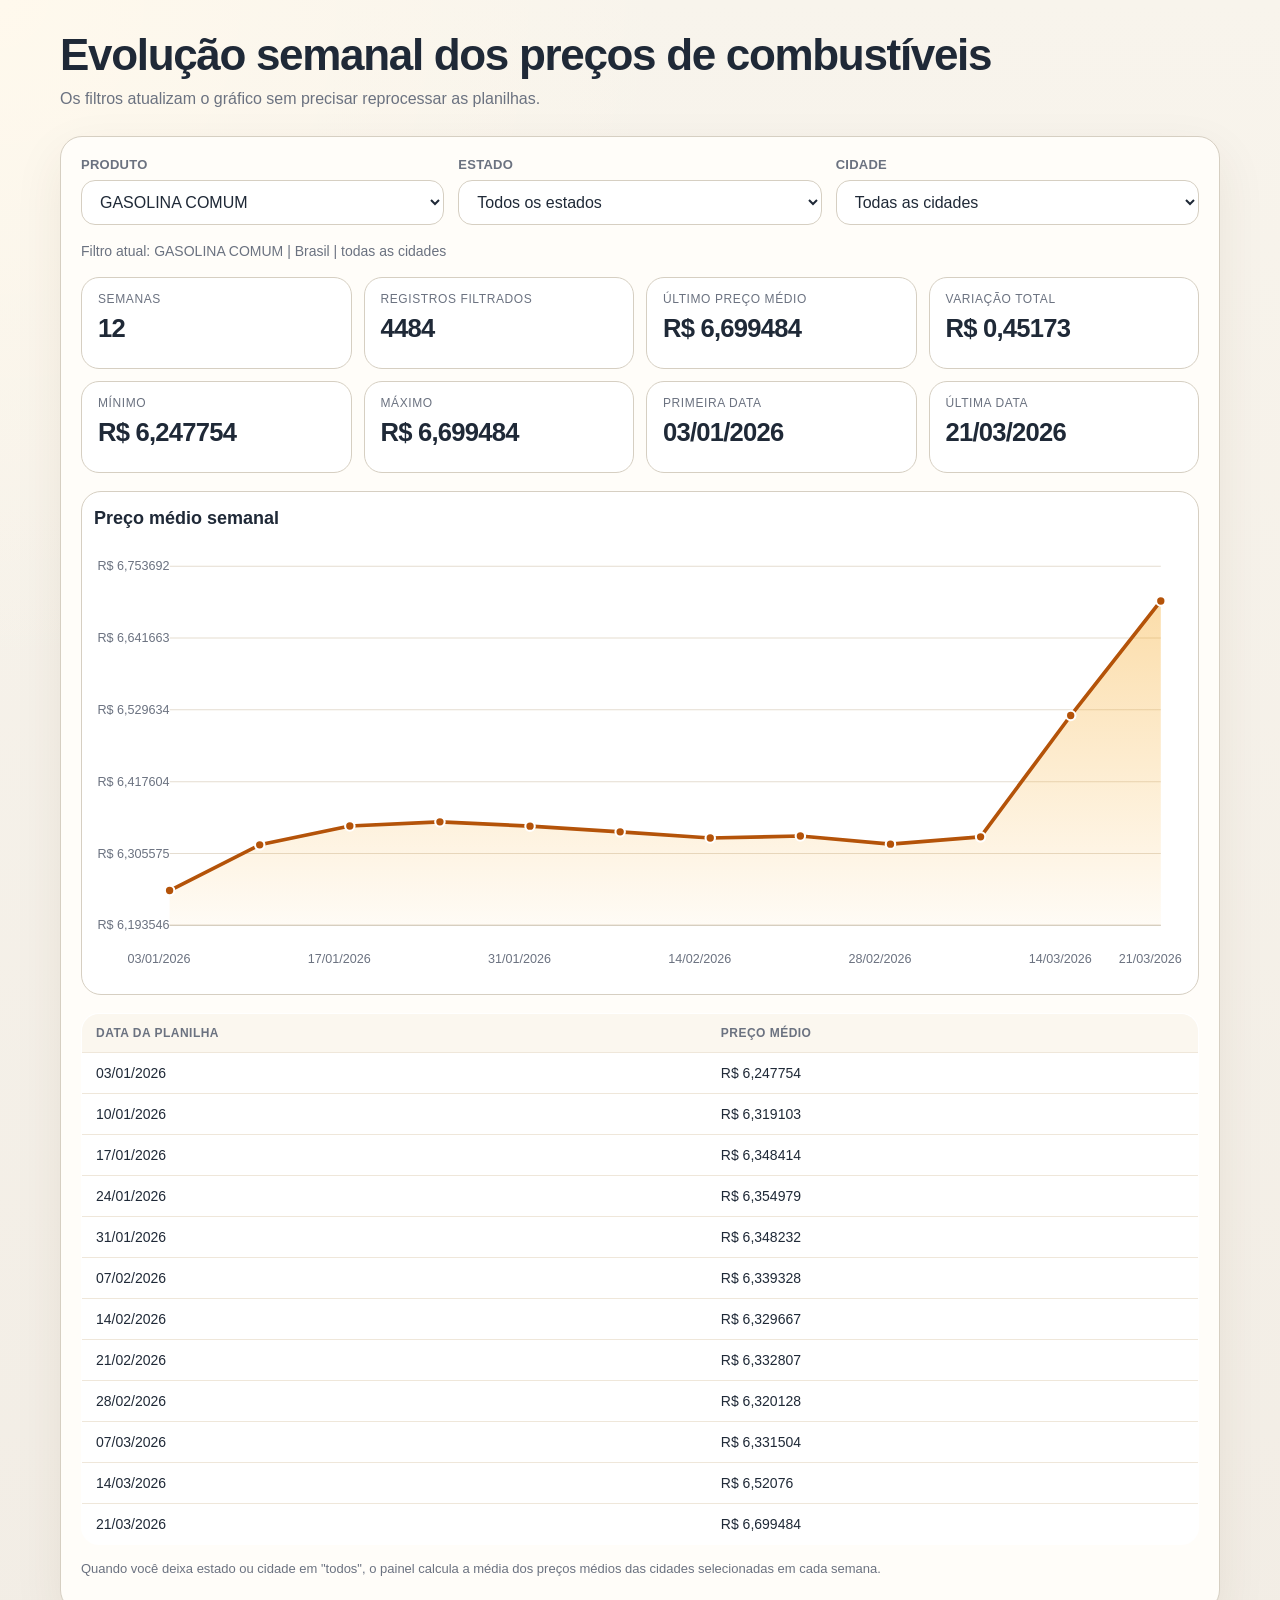
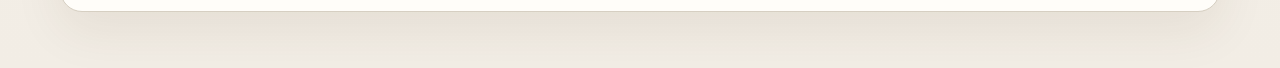
==== commit c8c3e67b: "atualização dos mapas" ====
--- a/saida/painel_evolucao_semanal.html
+++ b/saida/painel_evolucao_semanal.html
@@ -208,7 +208,7 @@
   </div>
 
   <script>
-    const DATA = [["2026-01-03", "ACRE", "CRUZEIRO DO SUL", "ETANOL", 6.015], ["2026-01-03", "ACRE", "CRUZEIRO DO SUL", "GASOLINA ADITIVADA", 8.09], ["2026-01-03", "ACRE", "CRUZEIRO DO SUL", "GASOLINA COMUM", 7.975], ["2026-01-03", "ACRE", "CRUZEIRO DO SUL", "GLP", 128.0], ["2026-01-03", "ACRE", "RIO BRANCO", "ETANOL", 5.217], ["2026-01-03", "ACRE", "RIO BRANCO", "GASOLINA ADITIVADA", 7.338333], ["2026-01-03", "ACRE", "RIO BRANCO", "GASOLINA COMUM", 7.274167], ["2026-01-03", "ACRE", "RIO BRANCO", "GLP", 122.782609], ["2026-01-03", "ALAGOAS", "ARAPIRACA", "ETANOL", 4.958182], ["2026-01-03", "ALAGOAS", "ARAPIRACA", "GASOLINA ADITIVADA", 6.42], ["2026-01-03", "ALAGOAS", "ARAPIRACA", "GASOLINA COMUM", 6.377143], ["2026-01-03", "ALAGOAS", "ARAPIRACA", "GLP", 102.5], ["2026-01-03", "ALAGOAS", "DELMIRO GOUVEIA", "ETANOL", 5.093333], ["2026-01-03", "ALAGOAS", "DELMIRO GOUVEIA", "GASOLINA ADITIVADA", 7.071667], ["2026-01-03", "ALAGOAS", "DELMIRO GOUVEIA", "GASOLINA COMUM", 6.968], ["2026-01-03", "ALAGOAS", "DELMIRO GOUVEIA", "GLP", 107.5], ["2026-01-03", "ALAGOAS", "MACEIO", "ETANOL", 4.754667], ["2026-01-03", "ALAGOAS", "MACEIO", "GASOLINA ADITIVADA", 6.251111], ["2026-01-03", "ALAGOAS", "MACEIO", "GASOLINA COMUM", 5.947368], ["2026-01-03", "ALAGOAS", "MACEIO", "GLP", 102.664762], ["2026-01-03", "ALAGOAS", "PALMEIRA DOS INDIOS", "ETANOL", 5.116667], ["2026-01-03", "ALAGOAS", "PALMEIRA DOS INDIOS", "GASOLINA ADITIVADA", 6.39], ["2026-01-03", "ALAGOAS", "PALMEIRA DOS INDIOS", "GASOLINA COMUM", 6.2425], ["2026-01-03", "ALAGOAS", "PALMEIRA DOS INDIOS", "GLP", 102.5], ["2026-01-03", "ALAGOAS", "RIO LARGO", "ETANOL", 4.71], ["2026-01-03", "ALAGOAS", "RIO LARGO", "GASOLINA ADITIVADA", 6.015], ["2026-01-03", "ALAGOAS", "RIO LARGO", "GASOLINA COMUM", 5.847143], ["2026-01-03", "ALAGOAS", "RIO LARGO", "GLP", 105.714286], ["2026-01-03", "AMAZONAS", "MANACAPURU", "ETANOL", 5.391429], ["2026-01-03", "AMAZONAS", "MANACAPURU", "GASOLINA ADITIVADA", 6.798571], ["2026-01-03", "AMAZONAS", "MANACAPURU", "GASOLINA COMUM", 6.78375], ["2026-01-03", "AMAZONAS", "MANACAPURU", "GLP", 130.714286], ["2026-01-03", "AMAZONAS", "MANAUS", "ETANOL", 5.494667], ["2026-01-03", "AMAZONAS", "MANAUS", "GASOLINA ADITIVADA", 7.042727], ["2026-01-03", "AMAZONAS", "MANAUS", "GASOLINA COMUM", 6.988974], ["2026-01-03", "AMAZONAS", "MANAUS", "GLP", 125.105909], ["2026-01-03", "AMAZONAS", "PARINTINS", "GASOLINA ADITIVADA", 8.304286], ["2026-01-03", "AMAZONAS", "PARINTINS", "GASOLINA COMUM", 8.29], ["2026-01-03", "AMAZONAS", "PARINTINS", "GLP", 120.0], ["2026-01-03", "BAHIA", "ALAGOINHAS", "ETANOL", 4.3975], ["2026-01-03", "BAHIA", "ALAGOINHAS", "GASOLINA ADITIVADA", 5.961429], ["2026-01-03", "BAHIA", "ALAGOINHAS", "GASOLINA COMUM", 5.875], ["2026-01-03", "BAHIA", "ALAGOINHAS", "GLP", 115.852857], ["2026-01-03", "BAHIA", "BRUMADO", "ETANOL", 4.971429], ["2026-01-03", "BAHIA", "BRUMADO", "GASOLINA ADITIVADA", 6.572222], ["2026-01-03", "BAHIA", "BRUMADO", "GASOLINA COMUM", 6.508462], ["2026-01-03", "BAHIA", "BRUMADO", "GLP", 111.25], ["2026-01-03", "BAHIA", "CAETITE", "ETANOL", 4.888571], ["2026-01-03", "BAHIA", "CAETITE", "GASOLINA ADITIVADA", 6.757143], ["2026-01-03", "BAHIA", "CAETITE", "GASOLINA COMUM", 6.685], ["2026-01-03", "BAHIA", "CAETITE", "GLP", 102.142857], ["2026-01-03", "BAHIA", "EUNAPOLIS", "ETANOL", 5.085], ["2026-01-03", "BAHIA", "EUNAPOLIS", "GASOLINA ADITIVADA", 6.94], ["2026-01-03", "BAHIA", "EUNAPOLIS", "GASOLINA COMUM", 6.78], ["2026-01-03", "BAHIA", "EUNAPOLIS", "GLP", 108.75], ["2026-01-03", "BAHIA", "FEIRA DE SANTANA", "ETANOL", 4.704], ["2026-01-03", "BAHIA", "FEIRA DE SANTANA", "GASOLINA ADITIVADA", 6.290625], ["2026-01-03", "BAHIA", "FEIRA DE SANTANA", "GASOLINA COMUM", 6.196842], ["2026-01-03", "BAHIA", "FEIRA DE SANTANA", "GLP", 101.633333], ["2026-01-03", "BAHIA", "GUANAMBI", "ETANOL", 4.63875], ["2026-01-03", "BAHIA", "GUANAMBI", "GASOLINA ADITIVADA", 6.3825], ["2026-01-03", "BAHIA", "GUANAMBI", "GASOLINA COMUM", 6.32625], ["2026-01-03", "BAHIA", "GUANAMBI", "GLP", 106.25], ["2026-01-03", "BAHIA", "ILHEUS", "ETANOL", 4.935], ["2026-01-03", "BAHIA", "ILHEUS", "GASOLINA ADITIVADA", 6.69125], ["2026-01-03", "BAHIA", "ILHEUS", "GASOLINA COMUM", 6.573333], ["2026-01-03", "BAHIA", "ILHEUS", "GLP", 134.571429], ["2026-01-03", "BAHIA", "IPIRA", "ETANOL", 4.591429], ["2026-01-03", "BAHIA", "IPIRA", "GASOLINA ADITIVADA", 6.293333], ["2026-01-03", "BAHIA", "IPIRA", "GASOLINA COMUM", 6.202857], ["2026-01-03", "BAHIA", "IPIRA", "GLP", 115.0], ["2026-01-03", "BAHIA", "ITABUNA", "ETANOL", 4.826], ["2026-01-03", "BAHIA", "ITABUNA", "GASOLINA ADITIVADA", 6.5475], ["2026-01-03", "BAHIA", "ITABUNA", "GASOLINA COMUM", 6.466], ["2026-01-03", "BAHIA", "ITABUNA", "GLP", 111.0], ["2026-01-03", "BAHIA", "ITAMARAJU", "ETANOL", 4.875], ["2026-01-03", "BAHIA", "ITAMARAJU", "GASOLINA ADITIVADA", 6.98], ["2026-01-03", "BAHIA", "ITAMARAJU", "GASOLINA COMUM", 6.866667], ["2026-01-03", "BAHIA", "ITAMARAJU", "GLP", 105.0], ["2026-01-03", "BAHIA", "JACOBINA", "ETANOL", 4.8], ["2026-01-03", "BAHIA", "JACOBINA", "GASOLINA ADITIVADA", 6.35], ["2026-01-03", "BAHIA", "JACOBINA", "GASOLINA COMUM", 6.35], ["2026-01-03", "BAHIA", "JACOBINA", "GLP", 113.0], ["2026-01-03", "BAHIA", "JAGUAQUARA", "ETANOL", 4.6], ["2026-01-03", "BAHIA", "JAGUAQUARA", "GASOLINA ADITIVADA", 6.49], ["2026-01-03", "BAHIA", "JAGUAQUARA", "GASOLINA COMUM", 6.261429], ["2026-01-03", "BAHIA", "JAGUAQUARA", "GLP", 100.714286], ["2026-01-03", "BAHIA", "JEQUIE", "ETANOL", 4.805833], ["2026-01-03", "BAHIA", "JEQUIE", "GASOLINA ADITIVADA", 6.568333], ["2026-01-03", "BAHIA", "JEQUIE", "GASOLINA COMUM", 6.466667], ["2026-01-03", "BAHIA", "JEQUIE", "GLP", 95.994286], ["2026-01-03", "BAHIA", "JUAZEIRO", "ETANOL", 5.19], ["2026-01-03", "BAHIA", "JUAZEIRO", "GASOLINA ADITIVADA", 6.7925], ["2026-01-03", "BAHIA", "JUAZEIRO", "GASOLINA COMUM", 6.69], ["2026-01-03", "BAHIA", "JUAZEIRO", "GLP", 106.666667], ["2026-01-03", "BAHIA", "PAULO AFONSO", "ETANOL", 4.796], ["2026-01-03", "BAHIA", "PAULO AFONSO", "GASOLINA ADITIVADA", 6.24375], ["2026-01-03", "BAHIA", "PAULO AFONSO", "GASOLINA COMUM", 6.1375], ["2026-01-03", "BAHIA", "PAULO AFONSO", "GLP", 108.0], ["2026-01-03", "BAHIA", "POCOES", "ETANOL", 4.776667], ["2026-01-03", "BAHIA", "POCOES", "GASOLINA COMUM", 6.36], ["2026-01-03", "BAHIA", "POCOES", "GLP", 103.6], ["2026-01-03", "BAHIA", "SANTO ANTONIO DE JESUS", "ETANOL", 4.99], ["2026-01-03", "BAHIA", "SANTO ANTONIO DE JESUS", "GASOLINA ADITIVADA", 6.423333], ["2026-01-03", "BAHIA", "SANTO ANTONIO DE JESUS", "GASOLINA COMUM", 6.39], ["2026-01-03", "BAHIA", "SANTO ANTONIO DE JESUS", "GLP", 106.666667], ["2026-01-03", "BAHIA", "SENHOR DO BONFIM", "ETANOL", 4.839286], ["2026-01-03", "BAHIA", "SENHOR DO BONFIM", "GASOLINA ADITIVADA", 6.521429], ["2026-01-03", "BAHIA", "SENHOR DO BONFIM", "GASOLINA COMUM", 6.32875], ["2026-01-03", "BAHIA", "SENHOR DO BONFIM", "GLP", 121.666667], ["2026-01-03", "BAHIA", "SERRINHA", "ETANOL", 4.615], ["2026-01-03", "BAHIA", "SERRINHA", "GASOLINA ADITIVADA", 6.188333], ["2026-01-03", "BAHIA", "SERRINHA", "GASOLINA COMUM", 6.165], ["2026-01-03", "BAHIA", "SERRINHA", "GLP", 133.0], ["2026-01-03", "BAHIA", "TEIXEIRA DE FREITAS", "ETANOL", 5.085], ["2026-01-03", "BAHIA", "TEIXEIRA DE FREITAS", "GASOLINA ADITIVADA", 6.995], ["2026-01-03", "BAHIA", "TEIXEIRA DE FREITAS", "GASOLINA COMUM", 6.851667], ["2026-01-03", "BAHIA", "TEIXEIRA DE FREITAS", "GLP", 95.625], ["2026-01-03", "BAHIA", "VALENCA", "ETANOL", 4.985], ["2026-01-03", "BAHIA", "VALENCA", "GASOLINA ADITIVADA", 6.45], ["2026-01-03", "BAHIA", "VALENCA", "GASOLINA COMUM", 6.385], ["2026-01-03", "BAHIA", "VALENCA", "GLP", 130.0], ["2026-01-03", "BAHIA", "VITORIA DA CONQUISTA", "ETANOL", 5.575], ["2026-01-03", "BAHIA", "VITORIA DA CONQUISTA", "GASOLINA ADITIVADA", 6.652727], ["2026-01-03", "BAHIA", "VITORIA DA CONQUISTA", "GASOLINA COMUM", 6.579333], ["2026-01-03", "BAHIA", "VITORIA DA CONQUISTA", "GLP", 114.777778], ["2026-01-03", "CEARA", "CRATEUS", "ETANOL", 5.415], ["2026-01-03", "CEARA", "CRATEUS", "GASOLINA ADITIVADA", 6.118571], ["2026-01-03", "CEARA", "CRATEUS", "GASOLINA COMUM", 6.04], ["2026-01-03", "CEARA", "CRATEUS", "GLP", 107.598], ["2026-01-03", "CEARA", "FORTALEZA", "ETANOL", 4.704681], ["2026-01-03", "CEARA", "FORTALEZA", "GASOLINA ADITIVADA", 6.265714], ["2026-01-03", "CEARA", "FORTALEZA", "GASOLINA COMUM", 6.129091], ["2026-01-03", "CEARA", "ICO", "ETANOL", 5.311429], ["2026-01-03", "CEARA", "ICO", "GASOLINA ADITIVADA", 6.563333], ["2026-01-03", "CEARA", "ICO", "GASOLINA COMUM", 6.465556], ["2026-01-03", "CEARA", "ICO", "GLP", 121.666667], ["2026-01-03", "CEARA", "IGUATU", "ETANOL", 5.006667], ["2026-01-03", "CEARA", "IGUATU", "GASOLINA ADITIVADA", 6.452857], ["2026-01-03", "CEARA", "IGUATU", "GASOLINA COMUM", 6.409], ["2026-01-03", "CEARA", "IGUATU", "GLP", 119.851429], ["2026-01-03", "CEARA", "ITAPIPOCA", "ETANOL", 5.58375], ["2026-01-03", "CEARA", "ITAPIPOCA", "GASOLINA ADITIVADA", 6.66], ["2026-01-03", "CEARA", "ITAPIPOCA", "GASOLINA COMUM", 6.62625], ["2026-01-03", "CEARA", "ITAPIPOCA", "GLP", 116.428571], ["2026-01-03", "CEARA", "JUAZEIRO DO NORTE", "ETANOL", 5.032143], ["2026-01-03", "CEARA", "JUAZEIRO DO NORTE", "GASOLINA ADITIVADA", 6.323846], ["2026-01-03", "CEARA", "JUAZEIRO DO NORTE", "GASOLINA COMUM", 6.200667], ["2026-01-03", "CEARA", "JUAZEIRO DO NORTE", "GLP", 119.777778], ["2026-01-03", "CEARA", "LIMOEIRO DO NORTE", "ETANOL", 5.057], ["2026-01-03", "CEARA", "LIMOEIRO DO NORTE", "GASOLINA ADITIVADA", 6.24], ["2026-01-03", "CEARA", "LIMOEIRO DO NORTE", "GASOLINA COMUM", 6.19], ["2026-01-03", "CEARA", "LIMOEIRO DO NORTE", "GLP", 118.0], ["2026-01-03", "CEARA", "QUIXADA", "ETANOL", 4.59], ["2026-01-03", "CEARA", "QUIXADA", "GASOLINA ADITIVADA", 5.848], ["2026-01-03", "CEARA", "QUIXADA", "GASOLINA COMUM", 5.73125], ["2026-01-03", "CEARA", "QUIXADA", "GLP", 114.14], ["2026-01-03", "CEARA", "SOBRAL", "ETANOL", 5.376667], ["2026-01-03", "CEARA", "SOBRAL", "GASOLINA ADITIVADA", 6.55], ["2026-01-03", "CEARA", "SOBRAL", "GASOLINA COMUM", 6.383333], ["2026-01-03", "CEARA", "SOBRAL", "GLP", 114.0], ["2026-01-03", "DISTRITO FEDERAL", "BRASILIA", "ETANOL", 4.849091], ["2026-01-03", "DISTRITO FEDERAL", "BRASILIA", "GASOLINA ADITIVADA", 6.455333], ["2026-01-03", "DISTRITO FEDERAL", "BRASILIA", "GASOLINA COMUM", 6.422083], ["2026-01-03", "DISTRITO FEDERAL", "BRASILIA", "GLP", 103.180312], ["2026-01-03", "ESPIRITO SANTO", "ARACRUZ", "GASOLINA ADITIVADA", 6.74], ["2026-01-03", "ESPIRITO SANTO", "ARACRUZ", "GASOLINA COMUM", 6.44], ["2026-01-03", "ESPIRITO SANTO", "ARACRUZ", "GLP", 105.37375], ["2026-01-03", "ESPIRITO SANTO", "CARIACICA", "ETANOL", 4.518182], ["2026-01-03", "ESPIRITO SANTO", "CARIACICA", "GASOLINA ADITIVADA", 6.263], ["2026-01-03", "ESPIRITO SANTO", "CARIACICA", "GASOLINA COMUM", 6.134167], ["2026-01-03", "ESPIRITO SANTO", "CARIACICA", "GLP", 98.598], ["2026-01-03", "ESPIRITO SANTO", "COLATINA", "ETANOL", 4.77], ["2026-01-03", "ESPIRITO SANTO", "COLATINA", "GASOLINA ADITIVADA", 6.515714], ["2026-01-03", "ESPIRITO SANTO", "COLATINA", "GASOLINA COMUM", 6.42875], ["2026-01-03", "ESPIRITO SANTO", "COLATINA", "GLP", 96.712857], ["2026-01-03", "ESPIRITO SANTO", "GUARAPARI", "ETANOL", 4.83], ["2026-01-03", "ESPIRITO SANTO", "GUARAPARI", "GASOLINA ADITIVADA", 6.755], ["2026-01-03", "ESPIRITO SANTO", "GUARAPARI", "GASOLINA COMUM", 6.4875], ["2026-01-03", "ESPIRITO SANTO", "GUARAPARI", "GLP", 100.493333], ["2026-01-03", "ESPIRITO SANTO", "LINHARES", "ETANOL", 4.656667], ["2026-01-03", "ESPIRITO SANTO", "LINHARES", "GASOLINA ADITIVADA", 6.618571], ["2026-01-03", "ESPIRITO SANTO", "LINHARES", "GASOLINA COMUM", 6.59], ["2026-01-03", "ESPIRITO SANTO", "LINHARES", "GLP", 110.636364], ["2026-01-03", "ESPIRITO SANTO", "SAO MATEUS", "ETANOL", 4.683333], ["2026-01-03", "ESPIRITO SANTO", "SAO MATEUS", "GASOLINA ADITIVADA", 6.565], ["2026-01-03", "ESPIRITO SANTO", "SAO MATEUS", "GASOLINA COMUM", 6.418889], ["2026-01-03", "ESPIRITO SANTO", "SAO MATEUS", "GLP", 109.99], ["2026-01-03", "ESPIRITO SANTO", "SERRA", "ETANOL", 4.560833], ["2026-01-03", "ESPIRITO SANTO", "SERRA", "GASOLINA ADITIVADA", 6.482308], ["2026-01-03", "ESPIRITO SANTO", "SERRA", "GASOLINA COMUM", 6.286429], ["2026-01-03", "ESPIRITO SANTO", "SERRA", "GLP", 94.763077], ["2026-01-03", "ESPIRITO SANTO", "VILA VELHA", "ETANOL", 4.591], ["2026-01-03", "ESPIRITO SANTO", "VILA VELHA", "GASOLINA ADITIVADA", 6.563571], ["2026-01-03", "ESPIRITO SANTO", "VILA VELHA", "GASOLINA COMUM", 6.253125], ["2026-01-03", "ESPIRITO SANTO", "VILA VELHA", "GLP", 100.285714], ["2026-01-03", "ESPIRITO SANTO", "VITORIA", "ETANOL", 4.542727], ["2026-01-03", "ESPIRITO SANTO", "VITORIA", "GASOLINA ADITIVADA", 6.345455], ["2026-01-03", "ESPIRITO SANTO", "VITORIA", "GASOLINA COMUM", 6.155], ["2026-01-03", "ESPIRITO SANTO", "VITORIA", "GLP", 99.142857], ["2026-01-03", "GOIAS", "AGUAS LINDAS DE GOIAS", "ETANOL", 4.468571], ["2026-01-03", "GOIAS", "AGUAS LINDAS DE GOIAS", "GASOLINA ADITIVADA", 5.753333], ["2026-01-03", "GOIAS", "AGUAS LINDAS DE GOIAS", "GASOLINA COMUM", 5.875], ["2026-01-03", "GOIAS", "AGUAS LINDAS DE GOIAS", "GLP", 103.843077], ["2026-01-03", "GOIAS", "ANAPOLIS", "ETANOL", 4.777692], ["2026-01-03", "GOIAS", "ANAPOLIS", "GASOLINA ADITIVADA", 6.503], ["2026-01-03", "GOIAS", "ANAPOLIS", "GASOLINA COMUM", 6.375385], ["2026-01-03", "GOIAS", "ANAPOLIS", "GLP", 115.0], ["2026-01-03", "GOIAS", "APARECIDA DE GOIANIA", "ETANOL", 5.220526], ["2026-01-03", "GOIAS", "APARECIDA DE GOIANIA", "GASOLINA ADITIVADA", 6.636], ["2026-01-03", "GOIAS", "APARECIDA DE GOIANIA", "GASOLINA COMUM", 6.532632], ["2026-01-03", "GOIAS", "APARECIDA DE GOIANIA", "GLP", 107.408636], ["2026-01-03", "GOIAS", "CALDAS NOVAS", "ETANOL", 4.92], ["2026-01-03", "GOIAS", "CALDAS NOVAS", "GASOLINA ADITIVADA", 6.405556], ["2026-01-03", "GOIAS", "CALDAS NOVAS", "GASOLINA COMUM", 6.38], ["2026-01-03", "GOIAS", "CALDAS NOVAS", "GLP", 112.7], ["2026-01-03", "GOIAS", "FORMOSA", "ETANOL", 4.885], ["2026-01-03", "GOIAS", "FORMOSA", "GASOLINA ADITIVADA", 6.5], ["2026-01-03", "GOIAS", "FORMOSA", "GASOLINA COMUM", 6.485714], ["2026-01-03", "GOIAS", "FORMOSA", "GLP", 110.0], ["2026-01-03", "GOIAS", "GOIANIA", "ETANOL", 5.20381], ["2026-01-03", "GOIAS", "GOIANIA", "GASOLINA ADITIVADA", 6.773333], ["2026-01-03", "GOIAS", "GOIANIA", "GASOLINA COMUM", 6.523182], ["2026-01-03", "GOIAS", "GOIANIA", "GLP", 112.0995], ["2026-01-03", "GOIAS", "ITUMBIARA", "ETANOL", 4.344286], ["2026-01-03", "GOIAS", "ITUMBIARA", "GASOLINA ADITIVADA", 6.29], ["2026-01-03", "GOIAS", "ITUMBIARA", "GASOLINA COMUM", 6.168571], ["2026-01-03", "GOIAS", "ITUMBIARA", "GLP", 115.857143], ["2026-01-03", "GOIAS", "MINEIROS", "ETANOL", 4.826667], ["2026-01-03", "GOIAS", "MINEIROS", "GASOLINA ADITIVADA", 6.64], ["2026-01-03", "GOIAS", "MINEIROS", "GASOLINA COMUM", 6.517143], ["2026-01-03", "GOIAS", "MINEIROS", "GLP", 130.0], ["2026-01-03", "GOIAS", "PORANGATU", "ETANOL", 4.696], ["2026-01-03", "GOIAS", "PORANGATU", "GASOLINA ADITIVADA", 6.39], ["2026-01-03", "GOIAS", "PORANGATU", "GASOLINA COMUM", 6.364], ["2026-01-03", "GOIAS", "PORANGATU", "GLP", 116.333333], ["2026-01-03", "GOIAS", "RIO VERDE", "ETANOL", 4.477143], ["2026-01-03", "GOIAS", "RIO VERDE", "GASOLINA ADITIVADA", 6.28], ["2026-01-03", "GOIAS", "RIO VERDE", "GASOLINA COMUM", 6.101429], ["2026-01-03", "GOIAS", "RIO VERDE", "GLP", 130.0], ["2026-01-03", "GOIAS", "TRINDADE", "ETANOL", 4.885], ["2026-01-03", "GOIAS", "TRINDADE", "GASOLINA ADITIVADA", 6.656667], ["2026-01-03", "GOIAS", "TRINDADE", "GASOLINA COMUM", 6.26], ["2026-01-03", "GOIAS", "TRINDADE", "GLP", 97.914167], ["2026-01-03", "GOIAS", "VALPARAISO DE GOIAS", "ETANOL", 4.943333], ["2026-01-03", "GOIAS", "VALPARAISO DE GOIAS", "GASOLINA ADITIVADA", 6.625714], ["2026-01-03", "GOIAS", "VALPARAISO DE GOIAS", "GASOLINA COMUM", 6.448889], ["2026-01-03", "GOIAS", "VALPARAISO DE GOIAS", "GLP", 104.13], ["2026-01-03", "MARANHAO", "ACAILANDIA", "GASOLINA ADITIVADA", 6.55], ["2026-01-03", "MARANHAO", "ACAILANDIA", "GASOLINA COMUM", 6.39], ["2026-01-03", "MARANHAO", "BALSAS", "ETANOL", 5.25], ["2026-01-03", "MARANHAO", "BALSAS", "GASOLINA ADITIVADA", 6.74], ["2026-01-03", "MARANHAO", "BALSAS", "GASOLINA COMUM", 6.538889], ["2026-01-03", "MARANHAO", "BALSAS", "GLP", 130.0], ["2026-01-03", "MARANHAO", "CODO", "ETANOL", 5.3875], ["2026-01-03", "MARANHAO", "CODO", "GASOLINA ADITIVADA", 6.458571], ["2026-01-03", "MARANHAO", "CODO", "GASOLINA COMUM", 6.424286], ["2026-01-03", "MARANHAO", "CODO", "GLP", 120.0], ["2026-01-03", "MARANHAO", "IMPERATRIZ", "ETANOL", 5.099167], ["2026-01-03", "MARANHAO", "IMPERATRIZ", "GASOLINA ADITIVADA", 6.65], ["2026-01-03", "MARANHAO", "IMPERATRIZ", "GASOLINA COMUM", 6.2125], ["2026-01-03", "MARANHAO", "IMPERATRIZ", "GLP", 113.543636], ["2026-01-03", "MARANHAO", "PINHEIRO", "ETANOL", 4.87], ["2026-01-03", "MARANHAO", "PINHEIRO", "GASOLINA ADITIVADA", 6.14], ["2026-01-03", "MARANHAO", "PINHEIRO", "GASOLINA COMUM", 6.058333], ["2026-01-03", "MARANHAO", "PINHEIRO", "GLP", 127.128571], ["2026-01-03", "MARANHAO", "PRESIDENTE DUTRA", "ETANOL", 5.191667], ["2026-01-03", "MARANHAO", "PRESIDENTE DUTRA", "GASOLINA ADITIVADA", 6.07375], ["2026-01-03", "MARANHAO", "PRESIDENTE DUTRA", "GASOLINA COMUM", 5.993529], ["2026-01-03", "MARANHAO", "PRESIDENTE DUTRA", "GLP", 117.0], ["2026-01-03", "MARANHAO", "SAO JOSE DE RIBAMAR", "ETANOL", 4.544], ["2026-01-03", "MARANHAO", "SAO JOSE DE RIBAMAR", "GASOLINA ADITIVADA", 5.702857], ["2026-01-03", "MARANHAO", "SAO JOSE DE RIBAMAR", "GASOLINA COMUM", 5.48], ["2026-01-03", "MARANHAO", "SAO JOSE DE RIBAMAR", "GLP", 119.87], ["2026-01-03", "MARANHAO", "SAO LUIS", "ETANOL", 4.564286], ["2026-01-03", "MARANHAO", "SAO LUIS", "GASOLINA ADITIVADA", 5.876471], ["2026-01-03", "MARANHAO", "SAO LUIS", "GASOLINA COMUM", 5.613333], ["2026-01-03", "MARANHAO", "SAO LUIS", "GLP", 120.171429], ["2026-01-03", "MATO GROSSO", "ALTA FLORESTA", "ETANOL", 4.613333], ["2026-01-03", "MATO GROSSO", "ALTA FLORESTA", "GASOLINA ADITIVADA", 6.768], ["2026-01-03", "MATO GROSSO", "ALTA FLORESTA", "GASOLINA COMUM", 6.68875], ["2026-01-03", "MATO GROSSO", "ALTA FLORESTA", "GLP", 141.666667], ["2026-01-03", "MATO GROSSO", "CACERES", "ETANOL", 4.4475], ["2026-01-03", "MATO GROSSO", "CACERES", "GASOLINA ADITIVADA", 6.438], ["2026-01-03", "MATO GROSSO", "CACERES", "GASOLINA COMUM", 6.35125], ["2026-01-03", "MATO GROSSO", "CACERES", "GLP", 124.9], ["2026-01-03", "MATO GROSSO", "CUIABA", "ETANOL", 4.575263], ["2026-01-03", "MATO GROSSO", "CUIABA", "GASOLINA ADITIVADA", 6.505556], ["2026-01-03", "MATO GROSSO", "CUIABA", "GASOLINA COMUM", 6.375789], ["2026-01-03", "MATO GROSSO", "CUIABA", "GLP", 118.714615], ["2026-01-03", "MATO GROSSO", "RONDONOPOLIS", "ETANOL", 4.37875], ["2026-01-03", "MATO GROSSO", "RONDONOPOLIS", "GASOLINA ADITIVADA", 6.458], ["2026-01-03", "MATO GROSSO", "RONDONOPOLIS", "GASOLINA COMUM", 6.3725], ["2026-01-03", "MATO GROSSO", "RONDONOPOLIS", "GLP", 129.284286], ["2026-01-03", "MATO GROSSO", "SINOP", "ETANOL", 4.226667], ["2026-01-03", "MATO GROSSO", "SINOP", "GASOLINA ADITIVADA", 6.547143], ["2026-01-03", "MATO GROSSO", "SINOP", "GASOLINA COMUM", 6.293333], ["2026-01-03", "MATO GROSSO", "SINOP", "GLP", 137.0], ["2026-01-03", "MATO GROSSO", "VARZEA GRANDE", "ETANOL", 4.555882], ["2026-01-03", "MATO GROSSO", "VARZEA GRANDE", "GASOLINA ADITIVADA", 6.51], ["2026-01-03", "MATO GROSSO", "VARZEA GRANDE", "GASOLINA COMUM", 6.35], ["2026-01-03", "MATO GROSSO", "VARZEA GRANDE", "GLP", 112.518421], ["2026-01-03", "MATO GROSSO DO SUL", "CAMPO GRANDE", "ETANOL", 3.933333], ["2026-01-03", "MATO GROSSO DO SUL", "CAMPO GRANDE", "GASOLINA ADITIVADA", 6.042632], ["2026-01-03", "MATO GROSSO DO SUL", "CAMPO GRANDE", "GASOLINA COMUM", 5.775217], ["2026-01-03", "MATO GROSSO DO SUL", "CAMPO GRANDE", "GLP", 109.369706], ["2026-01-03", "MATO GROSSO DO SUL", "CORUMBA", "ETANOL", 4.97], ["2026-01-03", "MATO GROSSO DO SUL", "CORUMBA", "GASOLINA ADITIVADA", 6.928], ["2026-01-03", "MATO GROSSO DO SUL", "CORUMBA", "GASOLINA COMUM", 6.821667], ["2026-01-03", "MATO GROSSO DO SUL", "CORUMBA", "GLP", 129.165], ["2026-01-03", "MATO GROSSO DO SUL", "DOURADOS", "ETANOL", 4.21], ["2026-01-03", "MATO GROSSO DO SUL", "DOURADOS", "GASOLINA ADITIVADA", 6.517273], ["2026-01-03", "MATO GROSSO DO SUL", "DOURADOS", "GASOLINA COMUM", 6.316667], ["2026-01-03", "MATO GROSSO DO SUL", "DOURADOS", "GLP", 116.933333], ["2026-01-03", "MINAS GERAIS", "ALFENAS", "ETANOL", 4.528889], ["2026-01-03", "MINAS GERAIS", "ALFENAS", "GASOLINA ADITIVADA", 6.32625], ["2026-01-03", "MINAS GERAIS", "ALFENAS", "GASOLINA COMUM", 6.155556], ["2026-01-03", "MINAS GERAIS", "ALFENAS", "GLP", 98.57], ["2026-01-03", "MINAS GERAIS", "ARAGUARI", "ETANOL", 4.355], ["2026-01-03", "MINAS GERAIS", "ARAGUARI", "GASOLINA ADITIVADA", 5.916667], ["2026-01-03", "MINAS GERAIS", "ARAGUARI", "GASOLINA COMUM", 5.89], ["2026-01-03", "MINAS GERAIS", "ARAGUARI", "GLP", 104.285714], ["2026-01-03", "MINAS GERAIS", "ARAXA", "ETANOL", 4.702], ["2026-01-03", "MINAS GERAIS", "ARAXA", "GASOLINA ADITIVADA", 6.317778], ["2026-01-03", "MINAS GERAIS", "ARAXA", "GASOLINA COMUM", 6.221], ["2026-01-03", "MINAS GERAIS", "ARAXA", "GLP", 99.285714], ["2026-01-03", "MINAS GERAIS", "BELO HORIZONTE", "ETANOL", 4.8475], ["2026-01-03", "MINAS GERAIS", "BELO HORIZONTE", "GASOLINA ADITIVADA", 6.733056], ["2026-01-03", "MINAS GERAIS", "BELO HORIZONTE", "GASOLINA COMUM", 6.457436], ["2026-01-03", "MINAS GERAIS", "CAMPO BELO", "ETANOL", 4.473333], ["2026-01-03", "MINAS GERAIS", "CAMPO BELO", "GASOLINA ADITIVADA", 6.29], ["2026-01-03", "MINAS GERAIS", "CAMPO BELO", "GASOLINA COMUM", 5.995714], ["2026-01-03", "MINAS GERAIS", "CAMPO BELO", "GLP", 110.833333], ["2026-01-03", "MINAS GERAIS", "CARATINGA", "ETANOL", 4.615], ["2026-01-03", "MINAS GERAIS", "CARATINGA", "GASOLINA ADITIVADA", 6.323333], ["2026-01-03", "MINAS GERAIS", "CARATINGA", "GASOLINA COMUM", 6.183333], ["2026-01-03", "MINAS GERAIS", "CARATINGA", "GLP", 121.142857], ["2026-01-03", "MINAS GERAIS", "CONGONHAS", "ETANOL", 4.568], ["2026-01-03", "MINAS GERAIS", "CONGONHAS", "GASOLINA ADITIVADA", 6.285], ["2026-01-03", "MINAS GERAIS", "CONGONHAS", "GASOLINA COMUM", 6.038333], ["2026-01-03", "MINAS GERAIS", "CONGONHAS", "GLP", 103.57], ["2026-01-03", "MINAS GERAIS", "CORONEL FABRICIANO", "ETANOL", 4.546667], ["2026-01-03", "MINAS GERAIS", "CORONEL FABRICIANO", "GASOLINA ADITIVADA", 6.3025], ["2026-01-03", "MINAS GERAIS", "CORONEL FABRICIANO", "GASOLINA COMUM", 5.954286], ["2026-01-03", "MINAS GERAIS", "CORONEL FABRICIANO", "GLP", 129.166667], ["2026-01-03", "MINAS GERAIS", "CURVELO", "ETANOL", 4.61625], ["2026-01-03", "MINAS GERAIS", "CURVELO", "GASOLINA ADITIVADA", 6.416667], ["2026-01-03", "MINAS GERAIS", "CURVELO", "GASOLINA COMUM", 6.264286], ["2026-01-03", "MINAS GERAIS", "CURVELO", "GLP", 99.714286], ["2026-01-03", "MINAS GERAIS", "DIVINOPOLIS", "ETANOL", 4.447857], ["2026-01-03", "MINAS GERAIS", "DIVINOPOLIS", "GASOLINA ADITIVADA", 6.056667], ["2026-01-03", "MINAS GERAIS", "DIVINOPOLIS", "GASOLINA COMUM", 5.961429], ["2026-01-03", "MINAS GERAIS", "DIVINOPOLIS", "GLP", 97.996], ["2026-01-03", "MINAS GERAIS", "FORMIGA", "ETANOL", 4.418571], ["2026-01-03", "MINAS GERAIS", "FORMIGA", "GASOLINA ADITIVADA", 6.142], ["2026-01-03", "MINAS GERAIS", "FORMIGA", "GASOLINA COMUM", 6.03625], ["2026-01-03", "MINAS GERAIS", "FORMIGA", "GLP", 115.833333], ["2026-01-03", "MINAS GERAIS", "GOVERNADOR VALADARES", "ETANOL", 4.604167], ["2026-01-03", "MINAS GERAIS", "GOVERNADOR VALADARES", "GASOLINA ADITIVADA", 6.35], ["2026-01-03", "MINAS GERAIS", "GOVERNADOR VALADARES", "GASOLINA COMUM", 6.136667], ["2026-01-03", "MINAS GERAIS", "GOVERNADOR VALADARES", "GLP", 121.9], ["2026-01-03", "MINAS GERAIS", "GUAXUPE", "ETANOL", 4.2225], ["2026-01-03", "MINAS GERAIS", "GUAXUPE", "GASOLINA ADITIVADA", 5.932], ["2026-01-03", "MINAS GERAIS", "GUAXUPE", "GASOLINA COMUM", 5.8225], ["2026-01-03", "MINAS GERAIS", "GUAXUPE", "GLP", 96.25], ["2026-01-03", "MINAS GERAIS", "IPATINGA", "ETANOL", 4.596667], ["2026-01-03", "MINAS GERAIS", "IPATINGA", "GASOLINA ADITIVADA", 6.231667], ["2026-01-03", "MINAS GERAIS", "IPATINGA", "GASOLINA COMUM", 5.973333], ["2026-01-03", "MINAS GERAIS", "IPATINGA", "GLP", 100.0], ["2026-01-03", "MINAS GERAIS", "ITAJUBA", "ETANOL", 4.495], ["2026-01-03", "MINAS GERAIS", "ITAJUBA", "GASOLINA ADITIVADA", 6.07], ["2026-01-03", "MINAS GERAIS", "ITAJUBA", "GASOLINA COMUM", 6.01], ["2026-01-03", "MINAS GERAIS", "ITAJUBA", "GLP", 94.6], ["2026-01-03", "MINAS GERAIS", "ITAUNA", "ETANOL", 4.495], ["2026-01-03", "MINAS GERAIS", "ITAUNA", "GASOLINA ADITIVADA", 6.45], ["2026-01-03", "MINAS GERAIS", "ITAUNA", "GASOLINA COMUM", 6.0225], ["2026-01-03", "MINAS GERAIS", "ITAUNA", "GLP", 118.571429], ["2026-01-03", "MINAS GERAIS", "ITUIUTABA", "ETANOL", 4.391], ["2026-01-03", "MINAS GERAIS", "ITUIUTABA", "GASOLINA ADITIVADA", 6.306667], ["2026-01-03", "MINAS GERAIS", "ITUIUTABA", "GASOLINA COMUM", 5.966], ["2026-01-03", "MINAS GERAIS", "ITUIUTABA", "GLP", 104.166667], ["2026-01-03", "MINAS GERAIS", "JANAUBA", "ETANOL", 4.5325], ["2026-01-03", "MINAS GERAIS", "JANAUBA", "GASOLINA ADITIVADA", 6.38], ["2026-01-03", "MINAS GERAIS", "JANAUBA", "GASOLINA COMUM", 6.315], ["2026-01-03", "MINAS GERAIS", "JANAUBA", "GLP", 117.142857], ["2026-01-03", "MINAS GERAIS", "JANUARIA", "ETANOL", 4.44], ["2026-01-03", "MINAS GERAIS", "JANUARIA", "GASOLINA ADITIVADA", 6.34], ["2026-01-03", "MINAS GERAIS", "JANUARIA", "GASOLINA COMUM", 6.19], ["2026-01-03", "MINAS GERAIS", "JANUARIA", "GLP", 129.831667], ["2026-01-03", "MINAS GERAIS", "JOAO MONLEVADE", "ETANOL", 4.324], ["2026-01-03", "MINAS GERAIS", "JOAO MONLEVADE", "GASOLINA ADITIVADA", 6.063333], ["2026-01-03", "MINAS GERAIS", "JOAO MONLEVADE", "GASOLINA COMUM", 5.9025], ["2026-01-03", "MINAS GERAIS", "JOAO MONLEVADE", "GLP", 110.0], ["2026-01-03", "MINAS GERAIS", "JUIZ DE FORA", "ETANOL", 4.876923], ["2026-01-03", "MINAS GERAIS", "JUIZ DE FORA", "GASOLINA ADITIVADA", 6.672143], ["2026-01-03", "MINAS GERAIS", "JUIZ DE FORA", "GASOLINA COMUM", 6.49], ["2026-01-03", "MINAS GERAIS", "JUIZ DE FORA", "GLP", 97.565], ["2026-01-03", "MINAS GERAIS", "LAVRAS", "ETANOL", 4.5475], ["2026-01-03", "MINAS GERAIS", "LAVRAS", "GASOLINA ADITIVADA", 6.241111], ["2026-01-03", "MINAS GERAIS", "LAVRAS", "GASOLINA COMUM", 6.061], ["2026-01-03", "MINAS GERAIS", "LAVRAS", "GLP", 113.831667], ["2026-01-03", "MINAS GERAIS", "LEOPOLDINA", "ETANOL", 4.555], ["2026-01-03", "MINAS GERAIS", "LEOPOLDINA", "GASOLINA ADITIVADA", 6.645], ["2026-01-03", "MINAS GERAIS", "LEOPOLDINA", "GASOLINA COMUM", 6.4925], ["2026-01-03", "MINAS GERAIS", "LEOPOLDINA", "GLP", 110.428571], ["2026-01-03", "MINAS GERAIS", "MONTE CARMELO", "ETANOL", 4.3775], ["2026-01-03", "MINAS GERAIS", "MONTE CARMELO", "GASOLINA ADITIVADA", 6.09], ["2026-01-03", "MINAS GERAIS", "MONTE CARMELO", "GASOLINA COMUM", 5.902857], ["2026-01-03", "MINAS GERAIS", "MONTE CARMELO", "GLP", 103.166667], ["2026-01-03", "MINAS GERAIS", "MONTES CLAROS", "ETANOL", 4.478571], ["2026-01-03", "MINAS GERAIS", "MONTES CLAROS", "GASOLINA ADITIVADA", 6.339], ["2026-01-03", "MINAS GERAIS", "MONTES CLAROS", "GASOLINA COMUM", 6.155], ["2026-01-03", "MINAS GERAIS", "MONTES CLAROS", "GLP", 112.042174], ["2026-01-03", "MINAS GERAIS", "MURIAE", "ETANOL", 4.7875], ["2026-01-03", "MINAS GERAIS", "MURIAE", "GASOLINA ADITIVADA", 6.701429], ["2026-01-03", "MINAS GERAIS", "MURIAE", "GASOLINA COMUM", 6.5875], ["2026-01-03", "MINAS GERAIS", "MURIAE", "GLP", 105.833333], ["2026-01-03", "MINAS GERAIS", "OURO PRETO", "ETANOL", 4.67], ["2026-01-03", "MINAS GERAIS", "OURO PRETO", "GASOLINA COMUM", 6.17], ["2026-01-03", "MINAS GERAIS", "PARA DE MINAS", "ETANOL", 4.586667], ["2026-01-03", "MINAS GERAIS", "PARA DE MINAS", "GASOLINA ADITIVADA", 6.377143], ["2026-01-03", "MINAS GERAIS", "PARA DE MINAS", "GASOLINA COMUM", 6.2125], ["2026-01-03", "MINAS GERAIS", "PARA DE MINAS", "GLP", 99.57], ["2026-01-03", "MINAS GERAIS", "PARACATU", "ETANOL", 4.565], ["2026-01-03", "MINAS GERAIS", "PARACATU", "GASOLINA ADITIVADA", 6.41], ["2026-01-03", "MINAS GERAIS", "PARACATU", "GASOLINA COMUM", 6.24], ["2026-01-03", "MINAS GERAIS", "PARACATU", "GLP", 105.833333], ["2026-01-03", "MINAS GERAIS", "PATROCINIO", "ETANOL", 4.73], ["2026-01-03", "MINAS GERAIS", "PATROCINIO", "GASOLINA ADITIVADA", 6.41], ["2026-01-03", "MINAS GERAIS", "PATROCINIO", "GASOLINA COMUM", 6.29875], ["2026-01-03", "MINAS GERAIS", "PATROCINIO", "GLP", 105.571429], ["2026-01-03", "MINAS GERAIS", "POCOS DE CALDAS", "ETANOL", 4.35], ["2026-01-03", "MINAS GERAIS", "POCOS DE CALDAS", "GASOLINA ADITIVADA", 6.218571], ["2026-01-03", "MINAS GERAIS", "POCOS DE CALDAS", "GASOLINA COMUM", 6.028], ["2026-01-03", "MINAS GERAIS", "POCOS DE CALDAS", "GLP", 118.498333], ["2026-01-03", "MINAS GERAIS", "SAO JOAO DEL REI", "ETANOL", 4.485], ["2026-01-03", "MINAS GERAIS", "SAO JOAO DEL REI", "GASOLINA ADITIVADA", 6.315], ["2026-01-03", "MINAS GERAIS", "SAO JOAO DEL REI", "GASOLINA COMUM", 5.97375], ["2026-01-03", "MINAS GERAIS", "SAO JOAO DEL REI", "GLP", 110.711429], ["2026-01-03", "MINAS GERAIS", "SAO SEBASTIAO DO PARAISO", "ETANOL", 4.45125], ["2026-01-03", "MINAS GERAIS", "SAO SEBASTIAO DO PARAISO", "GASOLINA ADITIVADA", 6.286], ["2026-01-03", "MINAS GERAIS", "SAO SEBASTIAO DO PARAISO", "GASOLINA COMUM", 6.1075], ["2026-01-03", "MINAS GERAIS", "SAO SEBASTIAO DO PARAISO", "GLP", 100.99875], ["2026-01-03", "MINAS GERAIS", "SETE LAGOAS", "ETANOL", 4.439091], ["2026-01-03", "MINAS GERAIS", "SETE LAGOAS", "GASOLINA ADITIVADA", 6.076], ["2026-01-03", "MINAS GERAIS", "SETE LAGOAS", "GASOLINA COMUM", 5.937143], ["2026-01-03", "MINAS GERAIS", "SETE LAGOAS", "GLP", 97.481667], ["2026-01-03", "MINAS GERAIS", "TEOFILO OTONI", "ETANOL", 4.362], ["2026-01-03", "MINAS GERAIS", "TEOFILO OTONI", "GASOLINA ADITIVADA", 5.931667], ["2026-01-03", "MINAS GERAIS", "TEOFILO OTONI", "GASOLINA COMUM", 5.809], ["2026-01-03", "MINAS GERAIS", "TEOFILO OTONI", "GLP", 120.571429], ["2026-01-03", "MINAS GERAIS", "TRES CORACOES", "ETANOL", 4.73875], ["2026-01-03", "MINAS GERAIS", "TRES CORACOES", "GASOLINA ADITIVADA", 6.628333], ["2026-01-03", "MINAS GERAIS", "TRES CORACOES", "GASOLINA COMUM", 6.3625], ["2026-01-03", "MINAS GERAIS", "TRES CORACOES", "GLP", 93.284286], ["2026-01-03", "MINAS GERAIS", "UBERABA", "ETANOL", 4.297059], ["2026-01-03", "MINAS GERAIS", "UBERABA", "GASOLINA ADITIVADA", 6.223636], ["2026-01-03", "MINAS GERAIS", "UBERABA", "GASOLINA COMUM", 5.961176], ["2026-01-03", "MINAS GERAIS", "UBERABA", "GLP", 103.833333], ["2026-01-03", "MINAS GERAIS", "UBERLANDIA", "ETANOL", 4.456667], ["2026-01-03", "MINAS GERAIS", "UBERLANDIA", "GASOLINA ADITIVADA", 6.171579], ["2026-01-03", "MINAS GERAIS", "UBERLANDIA", "GASOLINA COMUM", 5.956], ["2026-01-03", "MINAS GERAIS", "UBERLANDIA", "GLP", 105.820588], ["2026-01-03", "MINAS GERAIS", "UNAI", "ETANOL", 4.44], ["2026-01-03", "MINAS GERAIS", "UNAI", "GASOLINA ADITIVADA", 6.48], ["2026-01-03", "MINAS GERAIS", "UNAI", "GASOLINA COMUM", 6.28], ["2026-01-03", "MINAS GERAIS", "UNAI", "GLP", 115.0], ["2026-01-03", "MINAS GERAIS", "VARGINHA", "ETANOL", 4.389], ["2026-01-03", "MINAS GERAIS", "VARGINHA", "GASOLINA ADITIVADA", 6.142857], ["2026-01-03", "MINAS GERAIS", "VARGINHA", "GASOLINA COMUM", 5.892], ["2026-01-03", "MINAS GERAIS", "VARGINHA", "GLP", 100.166667], ["2026-01-03", "MINAS GERAIS", "VICOSA", "ETANOL", 4.67375], ["2026-01-03", "MINAS GERAIS", "VICOSA", "GASOLINA ADITIVADA", 6.588], ["2026-01-03", "MINAS GERAIS", "VICOSA", "GASOLINA COMUM", 6.3075], ["2026-01-03", "MINAS GERAIS", "VICOSA", "GLP", 114.833333], ["2026-01-03", "PARA", "ABAETETUBA", "ETANOL", 5.49], ["2026-01-03", "PARA", "ABAETETUBA", "GASOLINA ADITIVADA", 6.653333], ["2026-01-03", "PARA", "ABAETETUBA", "GASOLINA COMUM", 6.52], ["2026-01-03", "PARA", "ABAETETUBA", "GLP", 113.0], ["2026-01-03", "PARA", "ANANINDEUA", "ETANOL", 4.678333], ["2026-01-03", "PARA", "ANANINDEUA", "GASOLINA ADITIVADA", 5.971], ["2026-01-03", "PARA", "ANANINDEUA", "GASOLINA COMUM", 5.624545], ["2026-01-03", "PARA", "ANANINDEUA", "GLP", 104.996923], ["2026-01-03", "PARA", "BELEM", "ETANOL", 4.646667], ["2026-01-03", "PARA", "BELEM", "GASOLINA ADITIVADA", 6.643077], ["2026-01-03", "PARA", "BELEM", "GASOLINA COMUM", 6.189474], ["2026-01-03", "PARA", "BELEM", "GLP", 113.5188], ["2026-01-03", "PARA", "BRAGANCA", "ETANOL", 4.813333], ["2026-01-03", "PARA", "BRAGANCA", "GASOLINA ADITIVADA", 6.2675], ["2026-01-03", "PARA", "BRAGANCA", "GASOLINA COMUM", 6.16], ["2026-01-03", "PARA", "CASTANHAL", "ETANOL", 4.81], ["2026-01-03", "PARA", "CASTANHAL", "GASOLINA ADITIVADA", 6.002], ["2026-01-03", "PARA", "CASTANHAL", "GASOLINA COMUM", 5.87125], ["2026-01-03", "PARA", "CASTANHAL", "GLP", 113.125], ["2026-01-03", "PARA", "CONCEICAO DO ARAGUAIA", "ETANOL", 5.15], ["2026-01-03", "PARA", "CONCEICAO DO ARAGUAIA", "GASOLINA ADITIVADA", 6.496667], ["2026-01-03", "PARA", "CONCEICAO DO ARAGUAIA", "GASOLINA COMUM", 6.436667], ["2026-01-03", "PARA", "CONCEICAO DO ARAGUAIA", "GLP", 110.0], ["2026-01-03", "PARA", "PARAGOMINAS", "ETANOL", 4.995], ["2026-01-03", "PARA", "PARAGOMINAS", "GASOLINA ADITIVADA", 6.653333], ["2026-01-03", "PARA", "PARAGOMINAS", "GASOLINA COMUM", 6.544286], ["2026-01-03", "PARA", "PARAGOMINAS", "GLP", 126.428571], ["2026-01-03", "PARA", "SANTAREM", "ETANOL", 4.5625], ["2026-01-03", "PARA", "SANTAREM", "GASOLINA ADITIVADA", 7.055455], ["2026-01-03", "PARA", "SANTAREM", "GASOLINA COMUM", 6.979091], ["2026-01-03", "PARA", "SANTAREM", "GLP", 97.606429], ["2026-01-03", "PARAIBA", "BAYEUX", "ETANOL", 4.19625], ["2026-01-03", "PARAIBA", "BAYEUX", "GASOLINA ADITIVADA", 6.015], ["2026-01-03", "PARAIBA", "BAYEUX", "GASOLINA COMUM", 5.8775], ["2026-01-03", "PARAIBA", "BAYEUX", "GLP", 111.666667], ["2026-01-03", "PARAIBA", "CABEDELO", "ETANOL", 4.59], ["2026-01-03", "PARAIBA", "CABEDELO", "GASOLINA ADITIVADA", 6.071667], ["2026-01-03", "PARAIBA", "CABEDELO", "GASOLINA COMUM", 5.951429], ["2026-01-03", "PARAIBA", "CABEDELO", "GLP", 105.714286], ["2026-01-03", "PARAIBA", "CAMPINA GRANDE", "ETANOL", 4.193125], ["2026-01-03", "PARAIBA", "CAMPINA GRANDE", "GASOLINA ADITIVADA", 6.112857], ["2026-01-03", "PARAIBA", "CAMPINA GRANDE", "GASOLINA COMUM", 5.98625], ["2026-01-03", "PARAIBA", "CAMPINA GRANDE", "GLP", 101.875], ["2026-01-03", "PARAIBA", "JOAO PESSOA", "ETANOL", 4.229375], ["2026-01-03", "PARAIBA", "JOAO PESSOA", "GASOLINA ADITIVADA", 6.099167], ["2026-01-03", "PARAIBA", "JOAO PESSOA", "GASOLINA COMUM", 5.937895], ["2026-01-03", "PARAIBA", "JOAO PESSOA", "GLP", 106.041667], ["2026-01-03", "PARAIBA", "PATOS", "ETANOL", 4.5375], ["2026-01-03", "PARAIBA", "PATOS", "GASOLINA ADITIVADA", 6.0225], ["2026-01-03", "PARAIBA", "PATOS", "GASOLINA COMUM", 5.943333], ["2026-01-03", "PARAIBA", "PATOS", "GLP", 109.831667], ["2026-01-03", "PARAIBA", "SOUSA", "ETANOL", 4.94], ["2026-01-03", "PARAIBA", "SOUSA", "GASOLINA ADITIVADA", 6.1025], ["2026-01-03", "PARAIBA", "SOUSA", "GASOLINA COMUM", 5.97125], ["2026-01-03", "PARAIBA", "SOUSA", "GLP", 111.666667], ["2026-01-03", "PARANA", "APUCARANA", "ETANOL", 4.582222], ["2026-01-03", "PARANA", "APUCARANA", "GASOLINA ADITIVADA", 6.51], ["2026-01-03", "PARANA", "APUCARANA", "GASOLINA COMUM", 6.382222], ["2026-01-03", "PARANA", "APUCARANA", "GLP", 105.48], ["2026-01-03", "PARANA", "ARAPONGAS", "ETANOL", 4.365556], ["2026-01-03", "PARANA", "ARAPONGAS", "GASOLINA ADITIVADA", 6.455], ["2026-01-03", "PARANA", "ARAPONGAS", "GASOLINA COMUM", 6.265556], ["2026-01-03", "PARANA", "ARAPONGAS", "GLP", 105.625], ["2026-01-03", "PARANA", "ARAUCARIA", "ETANOL", 4.6525], ["2026-01-03", "PARANA", "ARAUCARIA", "GASOLINA ADITIVADA", 6.581667], ["2026-01-03", "PARANA", "ARAUCARIA", "GASOLINA COMUM", 6.465], ["2026-01-03", "PARANA", "ARAUCARIA", "GLP", 100.29], ["2026-01-03", "PARANA", "CAMBE", "ETANOL", 4.3275], ["2026-01-03", "PARANA", "CAMBE", "GASOLINA ADITIVADA", 6.39], ["2026-01-03", "PARANA", "CAMBE", "GASOLINA COMUM", 6.215], ["2026-01-03", "PARANA", "CAMBE", "GLP", 114.285714], ["2026-01-03", "PARANA", "CAMPO LARGO", "ETANOL", 4.565], ["2026-01-03", "PARANA", "CAMPO LARGO", "GASOLINA ADITIVADA", 6.457143], ["2026-01-03", "PARANA", "CAMPO LARGO", "GASOLINA COMUM", 6.3325], ["2026-01-03", "PARANA", "CAMPO LARGO", "GLP", 100.222222], ["2026-01-03", "PARANA", "CAMPO MOURAO", "ETANOL", 4.206667], ["2026-01-03", "PARANA", "CAMPO MOURAO", "GASOLINA ADITIVADA", 6.111667], ["2026-01-03", "PARANA", "CAMPO MOURAO", "GASOLINA COMUM", 5.906667], ["2026-01-03", "PARANA", "CAMPO MOURAO", "GLP", 115.285714], ["2026-01-03", "PARANA", "CASCAVEL", "ETANOL", 4.622941], ["2026-01-03", "PARANA", "CASCAVEL", "GASOLINA ADITIVADA", 6.611176], ["2026-01-03", "PARANA", "CASCAVEL", "GASOLINA COMUM", 6.395294], ["2026-01-03", "PARANA", "CASCAVEL", "GLP", 111.053333], ["2026-01-03", "PARANA", "CASTRO", "ETANOL", 4.82], ["2026-01-03", "PARANA", "CASTRO", "GASOLINA ADITIVADA", 6.90875], ["2026-01-03", "PARANA", "CASTRO", "GASOLINA COMUM", 6.78375], ["2026-01-03", "PARANA", "CASTRO", "GLP", 114.414286], ["2026-01-03", "PARANA", "CIANORTE", "ETANOL", 4.334444], ["2026-01-03", "PARANA", "CIANORTE", "GASOLINA ADITIVADA", 6.176667], ["2026-01-03", "PARANA", "CIANORTE", "GASOLINA COMUM", 6.112222], ["2026-01-03", "PARANA", "CIANORTE", "GLP", 117.828571], ["2026-01-03", "PARANA", "CORNELIO PROCOPIO", "ETANOL", 4.695], ["2026-01-03", "PARANA", "CORNELIO PROCOPIO", "GASOLINA ADITIVADA", 6.718333], ["2026-01-03", "PARANA", "CORNELIO PROCOPIO", "GASOLINA COMUM", 6.595], ["2026-01-03", "PARANA", "CORNELIO PROCOPIO", "GLP", 115.0], ["2026-01-03", "PARANA", "CURITIBA", "ETANOL", 4.945], ["2026-01-03", "PARANA", "CURITIBA", "GASOLINA ADITIVADA", 6.911304], ["2026-01-03", "PARANA", "CURITIBA", "GASOLINA COMUM", 6.703143], ["2026-01-03", "PARANA", "CURITIBA", "GLP", 104.203043], ["2026-01-03", "PARANA", "FOZ DO IGUACU", "ETANOL", 4.192143], ["2026-01-03", "PARANA", "FOZ DO IGUACU", "GASOLINA ADITIVADA", 6.213571], ["2026-01-03", "PARANA", "FOZ DO IGUACU", "GASOLINA COMUM", 6.080769], ["2026-01-03", "PARANA", "FOZ DO IGUACU", "GLP", 117.659333], ["2026-01-03", "PARANA", "FRANCISCO BELTRAO", "ETANOL", 4.392222], ["2026-01-03", "PARANA", "FRANCISCO BELTRAO", "GASOLINA ADITIVADA", 6.16375], ["2026-01-03", "PARANA", "FRANCISCO BELTRAO", "GASOLINA COMUM", 6.043333], ["2026-01-03", "PARANA", "FRANCISCO BELTRAO", "GLP", 114.166667], ["2026-01-03", "PARANA", "GUARAPUAVA", "ETANOL", 4.311429], ["2026-01-03", "PARANA", "GUARAPUAVA", "GASOLINA ADITIVADA", 6.444545], ["2026-01-03", "PARANA", "GUARAPUAVA", "GASOLINA COMUM", 6.302857], ["2026-01-03", "PARANA", "GUARAPUAVA", "GLP", 107.99], ["2026-01-03", "PARANA", "LONDRINA", "ETANOL", 4.31], ["2026-01-03", "PARANA", "LONDRINA", "GASOLINA ADITIVADA", 6.325294], ["2026-01-03", "PARANA", "LONDRINA", "GASOLINA COMUM", 6.106667], ["2026-01-03", "PARANA", "LONDRINA", "GLP", 109.532667], ["2026-01-03", "PARANA", "MARINGA", "ETANOL", 4.548824], ["2026-01-03", "PARANA", "MARINGA", "GASOLINA ADITIVADA", 6.573333], ["2026-01-03", "PARANA", "MARINGA", "GASOLINA COMUM", 6.442941], ["2026-01-03", "PARANA", "MARINGA", "GLP", 111.239167], ["2026-01-03", "PARANA", "PARANAGUA", "ETANOL", 4.544286], ["2026-01-03", "PARANA", "PARANAGUA", "GASOLINA ADITIVADA", 6.748333], ["2026-01-03", "PARANA", "PARANAGUA", "GASOLINA COMUM", 6.35], ["2026-01-03", "PARANA", "PARANAGUA", "GLP", 94.428571], ["2026-01-03", "PARANA", "PARANAVAI", "ETANOL", 4.315], ["2026-01-03", "PARANA", "PARANAVAI", "GASOLINA ADITIVADA", 6.184], ["2026-01-03", "PARANA", "PARANAVAI", "GASOLINA COMUM", 6.262], ["2026-01-03", "PARANA", "PARANAVAI", "GLP", 104.626667], ["2026-01-03", "PARANA", "PATO BRANCO", "ETANOL", 4.54], ["2026-01-03", "PARANA", "PATO BRANCO", "GASOLINA ADITIVADA", 6.495], ["2026-01-03", "PARANA", "PATO BRANCO", "GASOLINA COMUM", 6.315], ["2026-01-03", "PARANA", "PATO BRANCO", "GLP", 125.0], ["2026-01-03", "PARANA", "PONTA GROSSA", "ETANOL", 4.5825], ["2026-01-03", "PARANA", "PONTA GROSSA", "GASOLINA ADITIVADA", 6.836875], ["2026-01-03", "PARANA", "PONTA GROSSA", "GASOLINA COMUM", 6.586875], ["2026-01-03", "PARANA", "PONTA GROSSA", "GLP", 107.128571], ["2026-01-03", "PARANA", "SANTO ANTONIO DA PLATINA", "ETANOL", 4.665], ["2026-01-03", "PARANA", "SANTO ANTONIO DA PLATINA", "GASOLINA ADITIVADA", 6.615], ["2026-01-03", "PARANA", "SANTO ANTONIO DA PLATINA", "GASOLINA COMUM", 6.521667], ["2026-01-03", "PARANA", "SANTO ANTONIO DA PLATINA", "GLP", 114.414286], ["2026-01-03", "PARANA", "SAO JOSE DOS PINHAIS", "ETANOL", 4.855], ["2026-01-03", "PARANA", "SAO JOSE DOS PINHAIS", "GASOLINA ADITIVADA", 6.70875], ["2026-01-03", "PARANA", "SAO JOSE DOS PINHAIS", "GASOLINA COMUM", 6.674167], ["2026-01-03", "PARANA", "SAO JOSE DOS PINHAIS", "GLP", 98.342857], ["2026-01-03", "PARANA", "TOLEDO", "ETANOL", 4.356667], ["2026-01-03", "PARANA", "TOLEDO", "GASOLINA ADITIVADA", 6.26], ["2026-01-03", "PARANA", "TOLEDO", "GASOLINA COMUM", 6.174], ["2026-01-03", "PARANA", "TOLEDO", "GLP", 112.888], ["2026-01-03", "PARANA", "UMUARAMA", "ETANOL", 4.377692], ["2026-01-03", "PARANA", "UMUARAMA", "GASOLINA ADITIVADA", 6.352222], ["2026-01-03", "PARANA", "UMUARAMA", "GASOLINA COMUM", 6.173846], ["2026-01-03", "PARANA", "UMUARAMA", "GLP", 117.857143], ["2026-01-03", "PERNAMBUCO", "ARARIPINA", "GASOLINA ADITIVADA", 6.74], ["2026-01-03", "PERNAMBUCO", "ARARIPINA", "GASOLINA COMUM", 6.74], ["2026-01-03", "PERNAMBUCO", "ARCOVERDE", "ETANOL", 4.805], ["2026-01-03", "PERNAMBUCO", "ARCOVERDE", "GASOLINA ADITIVADA", 6.024286], ["2026-01-03", "PERNAMBUCO", "ARCOVERDE", "GASOLINA COMUM", 5.97625], ["2026-01-03", "PERNAMBUCO", "ARCOVERDE", "GLP", 96.14], ["2026-01-03", "PERNAMBUCO", "CARUARU", "ETANOL", 4.36125], ["2026-01-03", "PERNAMBUCO", "CARUARU", "GASOLINA ADITIVADA", 6.019091], ["2026-01-03", "PERNAMBUCO", "CARUARU", "GASOLINA COMUM", 5.915294], ["2026-01-03", "PERNAMBUCO", "CARUARU", "GLP", 90.998], ["2026-01-03", "PERNAMBUCO", "GARANHUNS", "ETANOL", 4.44], ["2026-01-03", "PERNAMBUCO", "GARANHUNS", "GASOLINA ADITIVADA", 6.02], ["2026-01-03", "PERNAMBUCO", "GARANHUNS", "GASOLINA COMUM", 5.84], ["2026-01-03", "PERNAMBUCO", "GARANHUNS", "GLP", 107.141429], ["2026-01-03", "PERNAMBUCO", "GOIANA", "ETANOL", 4.635], ["2026-01-03", "PERNAMBUCO", "GOIANA", "GASOLINA ADITIVADA", 6.713333], ["2026-01-03", "PERNAMBUCO", "GOIANA", "GASOLINA COMUM", 6.45], ["2026-01-03", "PERNAMBUCO", "GOIANA", "GLP", 90.4], ["2026-01-03", "PERNAMBUCO", "IGARASSU", "ETANOL", 4.45], ["2026-01-03", "PERNAMBUCO", "IGARASSU", "GASOLINA ADITIVADA", 6.6], ["2026-01-03", "PERNAMBUCO", "IGARASSU", "GASOLINA COMUM", 6.45], ["2026-01-03", "PERNAMBUCO", "IGARASSU", "GLP", 101.428571], ["2026-01-03", "PERNAMBUCO", "JABOATAO DOS GUARARAPES", "ETANOL", 4.443571], ["2026-01-03", "PERNAMBUCO", "JABOATAO DOS GUARARAPES", "GASOLINA ADITIVADA", 6.650769], ["2026-01-03", "PERNAMBUCO", "JABOATAO DOS GUARARAPES", "GASOLINA COMUM", 6.450714], ["2026-01-03", "PERNAMBUCO", "JABOATAO DOS GUARARAPES", "GLP", 101.24625], ["2026-01-03", "PERNAMBUCO", "LAJEDO", "ETANOL", 3.99], ["2026-01-03", "PERNAMBUCO", "LAJEDO", "GASOLINA ADITIVADA", 5.89], ["2026-01-03", "PERNAMBUCO", "LAJEDO", "GASOLINA COMUM", 5.725], ["2026-01-03", "PERNAMBUCO", "LAJEDO", "GLP", 95.0], ["2026-01-03", "PERNAMBUCO", "OLINDA", "ETANOL", 4.437778], ["2026-01-03", "PERNAMBUCO", "OLINDA", "GASOLINA ADITIVADA", 6.545], ["2026-01-03", "PERNAMBUCO", "OLINDA", "GASOLINA COMUM", 6.44], ["2026-01-03", "PERNAMBUCO", "OLINDA", "GLP", 96.666667], ["2026-01-03", "PERNAMBUCO", "PAULISTA", "ETANOL", 4.452857], ["2026-01-03", "PERNAMBUCO", "PAULISTA", "GASOLINA ADITIVADA", 6.63], ["2026-01-03", "PERNAMBUCO", "PAULISTA", "GASOLINA COMUM", 6.44875], ["2026-01-03", "PERNAMBUCO", "PAULISTA", "GLP", 97.9], ["2026-01-03", "PERNAMBUCO", "PETROLINA", "ETANOL", 5.06], ["2026-01-03", "PERNAMBUCO", "PETROLINA", "GASOLINA ADITIVADA", 6.665294], ["2026-01-03", "PERNAMBUCO", "PETROLINA", "GASOLINA COMUM", 6.620588], ["2026-01-03", "PERNAMBUCO", "PETROLINA", "GLP", 113.833333], ["2026-01-03", "PERNAMBUCO", "RECIFE", "ETANOL", 4.474815], ["2026-01-03", "PERNAMBUCO", "RECIFE", "GASOLINA ADITIVADA", 6.645417], ["2026-01-03", "PERNAMBUCO", "RECIFE", "GASOLINA COMUM", 6.4575], ["2026-01-03", "PERNAMBUCO", "RECIFE", "GLP", 94.214286], ["2026-01-03", "PERNAMBUCO", "SALGUEIRO", "ETANOL", 5.11], ["2026-01-03", "PERNAMBUCO", "SALGUEIRO", "GASOLINA ADITIVADA", 6.834286], ["2026-01-03", "PERNAMBUCO", "SALGUEIRO", "GASOLINA COMUM", 6.785], ["2026-01-03", "PERNAMBUCO", "SALGUEIRO", "GLP", 114.0], ["2026-01-03", "PERNAMBUCO", "SANTA CRUZ DO CAPIBARIBE", "ETANOL", 4.731667], ["2026-01-03", "PERNAMBUCO", "SANTA CRUZ DO CAPIBARIBE", "GASOLINA ADITIVADA", 6.10375], ["2026-01-03", "PERNAMBUCO", "SANTA CRUZ DO CAPIBARIBE", "GASOLINA COMUM", 6.01625], ["2026-01-03", "PERNAMBUCO", "SANTA CRUZ DO CAPIBARIBE", "GLP", 110.0], ["2026-01-03", "PERNAMBUCO", "VITORIA DE SANTO ANTAO", "ETANOL", 4.2475], ["2026-01-03", "PERNAMBUCO", "VITORIA DE SANTO ANTAO", "GASOLINA ADITIVADA", 6.05], ["2026-01-03", "PERNAMBUCO", "VITORIA DE SANTO ANTAO", "GASOLINA COMUM", 5.9025], ["2026-01-03", "PERNAMBUCO", "VITORIA DE SANTO ANTAO", "GLP", 95.57], ["2026-01-03", "PIAUI", "PARNAIBA", "ETANOL", 4.523333], ["2026-01-03", "PIAUI", "PARNAIBA", "GASOLINA ADITIVADA", 5.91125], ["2026-01-03", "PIAUI", "PARNAIBA", "GASOLINA COMUM", 5.870833], ["2026-01-03", "PIAUI", "PARNAIBA", "GLP", 115.714286], ["2026-01-03", "PIAUI", "PICOS", "ETANOL", 4.82], ["2026-01-03", "PIAUI", "PICOS", "GASOLINA ADITIVADA", 6.013333], ["2026-01-03", "PIAUI", "PICOS", "GASOLINA COMUM", 5.852], ["2026-01-03", "PIAUI", "PICOS", "GLP", 106.5], ["2026-01-03", "PIAUI", "PIRIPIRI", "ETANOL", 4.68], ["2026-01-03", "PIAUI", "PIRIPIRI", "GASOLINA ADITIVADA", 6.354], ["2026-01-03", "PIAUI", "PIRIPIRI", "GASOLINA COMUM", 5.96875], ["2026-01-03", "PIAUI", "PIRIPIRI", "GLP", 114.708571], ["2026-01-03", "PIAUI", "TERESINA", "ETANOL", 4.514], ["2026-01-03", "PIAUI", "TERESINA", "GASOLINA ADITIVADA", 6.052308], ["2026-01-03", "PIAUI", "TERESINA", "GASOLINA COMUM", 5.79069], ["2026-01-03", "PIAUI", "TERESINA", "GLP", 106.153077], ["2026-01-03", "RIO DE JANEIRO", "ANGRA DOS REIS", "ETANOL", 5.244], ["2026-01-03", "RIO DE JANEIRO", "ANGRA DOS REIS", "GASOLINA ADITIVADA", 6.812857], ["2026-01-03", "RIO DE JANEIRO", "ANGRA DOS REIS", "GASOLINA COMUM", 6.6725], ["2026-01-03", "RIO DE JANEIRO", "ANGRA DOS REIS", "GLP", 125.271429], ["2026-01-03", "RIO DE JANEIRO", "ARARUAMA", "ETANOL", 4.74], ["2026-01-03", "RIO DE JANEIRO", "ARARUAMA", "GASOLINA ADITIVADA", 6.47], ["2026-01-03", "RIO DE JANEIRO", "ARARUAMA", "GASOLINA COMUM", 6.382857], ["2026-01-03", "RIO DE JANEIRO", "ARARUAMA", "GLP", 92.282857], ["2026-01-03", "RIO DE JANEIRO", "BARRA MANSA", "ETANOL", 4.874], ["2026-01-03", "RIO DE JANEIRO", "BARRA MANSA", "GASOLINA ADITIVADA", 6.29], ["2026-01-03", "RIO DE JANEIRO", "BARRA MANSA", "GASOLINA COMUM", 6.197], ["2026-01-03", "RIO DE JANEIRO", "BARRA MANSA", "GLP", 101.368571], ["2026-01-03", "RIO DE JANEIRO", "BELFORD ROXO", "ETANOL", 4.59], ["2026-01-03", "RIO DE JANEIRO", "BELFORD ROXO", "GASOLINA ADITIVADA", 6.1], ["2026-01-03", "RIO DE JANEIRO", "BELFORD ROXO", "GASOLINA COMUM", 5.885], ["2026-01-03", "RIO DE JANEIRO", "BELFORD ROXO", "GLP", 91.425714], ["2026-01-03", "RIO DE JANEIRO", "CABO FRIO", "ETANOL", 5.01375], ["2026-01-03", "RIO DE JANEIRO", "CABO FRIO", "GASOLINA ADITIVADA", 6.67875], ["2026-01-03", "RIO DE JANEIRO", "CABO FRIO", "GASOLINA COMUM", 6.4325], ["2026-01-03", "RIO DE JANEIRO", "CABO FRIO", "GLP", 93.326667], ["2026-01-03", "RIO DE JANEIRO", "ITABORAI", "ETANOL", 4.658889], ["2026-01-03", "RIO DE JANEIRO", "ITABORAI", "GASOLINA ADITIVADA", 6.015], ["2026-01-03", "RIO DE JANEIRO", "ITABORAI", "GASOLINA COMUM", 5.911111], ["2026-01-03", "RIO DE JANEIRO", "ITABORAI", "GLP", 103.694], ["2026-01-03", "RIO DE JANEIRO", "MACAE", "ETANOL", 5.102857], ["2026-01-03", "RIO DE JANEIRO", "MACAE", "GASOLINA ADITIVADA", 6.676667], ["2026-01-03", "RIO DE JANEIRO", "MACAE", "GASOLINA COMUM", 6.467778], ["2026-01-03", "RIO DE JANEIRO", "MACAE", "GLP", 144.331667], ["2026-01-03", "RIO DE JANEIRO", "MARICA", "ETANOL", 4.606667], ["2026-01-03", "RIO DE JANEIRO", "MARICA", "GASOLINA ADITIVADA", 6.17], ["2026-01-03", "RIO DE JANEIRO", "MARICA", "GASOLINA COMUM", 6.09625], ["2026-01-03", "RIO DE JANEIRO", "MARICA", "GLP", 95.997143], ["2026-01-03", "RIO DE JANEIRO", "NILOPOLIS", "ETANOL", 4.58875], ["2026-01-03", "RIO DE JANEIRO", "NILOPOLIS", "GASOLINA ADITIVADA", 6.05], ["2026-01-03", "RIO DE JANEIRO", "NILOPOLIS", "GASOLINA COMUM", 5.91625], ["2026-01-03", "RIO DE JANEIRO", "NILOPOLIS", "GLP", 114.285714], ["2026-01-03", "RIO DE JANEIRO", "NITEROI", "ETANOL", 4.628462], ["2026-01-03", "RIO DE JANEIRO", "NITEROI", "GASOLINA ADITIVADA", 6.157647], ["2026-01-03", "RIO DE JANEIRO", "NITEROI", "GASOLINA COMUM", 6.015882], ["2026-01-03", "RIO DE JANEIRO", "NITEROI", "GLP", 94.122857], ["2026-01-03", "RIO DE JANEIRO", "NOVA FRIBURGO", "ETANOL", 4.702], ["2026-01-03", "RIO DE JANEIRO", "NOVA FRIBURGO", "GASOLINA ADITIVADA", 6.5225], ["2026-01-03", "RIO DE JANEIRO", "NOVA FRIBURGO", "GASOLINA COMUM", 6.322727], ["2026-01-03", "RIO DE JANEIRO", "NOVA FRIBURGO", "GLP", 103.568571], ["2026-01-03", "RIO DE JANEIRO", "NOVA IGUACU", "ETANOL", 4.688462], ["2026-01-03", "RIO DE JANEIRO", "NOVA IGUACU", "GASOLINA ADITIVADA", 6.217692], ["2026-01-03", "RIO DE JANEIRO", "NOVA IGUACU", "GASOLINA COMUM", 5.987143], ["2026-01-03", "RIO DE JANEIRO", "NOVA IGUACU", "GLP", 102.331333], ["2026-01-03", "RIO DE JANEIRO", "RESENDE", "ETANOL", 4.71], ["2026-01-03", "RIO DE JANEIRO", "RESENDE", "GASOLINA ADITIVADA", 6.10875], ["2026-01-03", "RIO DE JANEIRO", "RESENDE", "GASOLINA COMUM", 5.9725], ["2026-01-03", "RIO DE JANEIRO", "RESENDE", "GLP", 114.998571], ["2026-01-03", "RIO DE JANEIRO", "RIO BONITO", "ETANOL", 4.658571], ["2026-01-03", "RIO DE JANEIRO", "RIO BONITO", "GASOLINA ADITIVADA", 6.18], ["2026-01-03", "RIO DE JANEIRO", "RIO BONITO", "GASOLINA COMUM", 6.0], ["2026-01-03", "RIO DE JANEIRO", "RIO BONITO", "GLP", 86.568571], ["2026-01-03", "RIO DE JANEIRO", "RIO DE JANEIRO", "ETANOL", 4.690896], ["2026-01-03", "RIO DE JANEIRO", "RIO DE JANEIRO", "GASOLINA ADITIVADA", 6.340676], ["2026-01-03", "RIO DE JANEIRO", "RIO DE JANEIRO", "GASOLINA COMUM", 6.030244], ["2026-01-03", "RIO DE JANEIRO", "RIO DE JANEIRO", "GLP", 96.4768], ["2026-01-03", "RIO DE JANEIRO", "SANTO ANTONIO DE PADUA", "ETANOL", 4.746], ["2026-01-03", "RIO DE JANEIRO", "SANTO ANTONIO DE PADUA", "GASOLINA ADITIVADA", 6.168889], ["2026-01-03", "RIO DE JANEIRO", "SANTO ANTONIO DE PADUA", "GASOLINA COMUM", 6.14], ["2026-01-03", "RIO DE JANEIRO", "SANTO ANTONIO DE PADUA", "GLP", 104.0], ["2026-01-03", "RIO DE JANEIRO", "SAO GONCALO", "ETANOL", 4.746667], ["2026-01-03", "RIO DE JANEIRO", "SAO GONCALO", "GASOLINA ADITIVADA", 6.228667], ["2026-01-03", "RIO DE JANEIRO", "SAO GONCALO", "GASOLINA COMUM", 6.085882], ["2026-01-03", "RIO DE JANEIRO", "SAO GONCALO", "GLP", 103.993571], ["2026-01-03", "RIO DE JANEIRO", "SAO JOAO DE MERITI", "ETANOL", 4.658], ["2026-01-03", "RIO DE JANEIRO", "SAO JOAO DE MERITI", "GASOLINA ADITIVADA", 6.163], ["2026-01-03", "RIO DE JANEIRO", "SAO JOAO DE MERITI", "GASOLINA COMUM", 5.963], ["2026-01-03", "RIO DE JANEIRO", "SAO JOAO DE MERITI", "GLP", 95.387], ["2026-01-03", "RIO DE JANEIRO", "SAQUAREMA", "ETANOL", 4.762857], ["2026-01-03", "RIO DE JANEIRO", "SAQUAREMA", "GASOLINA ADITIVADA", 6.395714], ["2026-01-03", "RIO DE JANEIRO", "SAQUAREMA", "GASOLINA COMUM", 6.31], ["2026-01-03", "RIO DE JANEIRO", "SAQUAREMA", "GLP", 92.852857], ["2026-01-03", "RIO DE JANEIRO", "TRES RIOS", "ETANOL", 5.34], ["2026-01-03", "RIO DE JANEIRO", "TRES RIOS", "GASOLINA ADITIVADA", 6.89], ["2026-01-03", "RIO DE JANEIRO", "TRES RIOS", "GASOLINA COMUM", 6.84], ["2026-01-03", "RIO DE JANEIRO", "TRES RIOS", "GLP", 95.704286], ["2026-01-03", "RIO DE JANEIRO", "VOLTA REDONDA", "ETANOL", 5.008], ["2026-01-03", "RIO DE JANEIRO", "VOLTA REDONDA", "GASOLINA ADITIVADA", 6.458182], ["2026-01-03", "RIO DE JANEIRO", "VOLTA REDONDA", "GASOLINA COMUM", 6.372727], ["2026-01-03", "RIO DE JANEIRO", "VOLTA REDONDA", "GLP", 101.4675], ["2026-01-03", "RIO GRANDE DO NORTE", "CAICO", "ETANOL", 5.591667], ["2026-01-03", "RIO GRANDE DO NORTE", "CAICO", "GASOLINA ADITIVADA", 6.85], ["2026-01-03", "RIO GRANDE DO NORTE", "CAICO", "GASOLINA COMUM", 6.7775], ["2026-01-03", "RIO GRANDE DO NORTE", "CAICO", "GLP", 115.831667], ["2026-01-03", "RIO GRANDE DO NORTE", "MOSSORO", "ETANOL", 4.64], ["2026-01-03", "RIO GRANDE DO NORTE", "MOSSORO", "GASOLINA ADITIVADA", 6.015], ["2026-01-03", "RIO GRANDE DO NORTE", "MOSSORO", "GASOLINA COMUM", 5.9], ["2026-01-03", "RIO GRANDE DO NORTE", "MOSSORO", "GLP", 101.666667], ["2026-01-03", "RIO GRANDE DO NORTE", "NATAL", "ETANOL", 4.566842], ["2026-01-03", "RIO GRANDE DO NORTE", "NATAL", "GASOLINA ADITIVADA", 5.878824], ["2026-01-03", "RIO GRANDE DO NORTE", "NATAL", "GASOLINA COMUM", 5.807368], ["2026-01-03", "RIO GRANDE DO NORTE", "NATAL", "GLP", 108.571429], ["2026-01-03", "RIO GRANDE DO NORTE", "PARNAMIRIM", "ETANOL", 4.53], ["2026-01-03", "RIO GRANDE DO NORTE", "PARNAMIRIM", "GASOLINA ADITIVADA", 5.898], ["2026-01-03", "RIO GRANDE DO NORTE", "PARNAMIRIM", "GASOLINA COMUM", 5.85], ["2026-01-03", "RIO GRANDE DO NORTE", "PARNAMIRIM", "GLP", 98.758], ["2026-01-03", "RIO GRANDE DO SUL", "ALEGRETE", "ETANOL", 5.34], ["2026-01-03", "RIO GRANDE DO SUL", "ALEGRETE", "GASOLINA ADITIVADA", 6.808571], ["2026-01-03", "RIO GRANDE DO SUL", "ALEGRETE", "GASOLINA COMUM", 6.575714], ["2026-01-03", "RIO GRANDE DO SUL", "ALEGRETE", "GLP", 111.25], ["2026-01-03", "RIO GRANDE DO SUL", "ALVORADA", "ETANOL", 4.89], ["2026-01-03", "RIO GRANDE DO SUL", "ALVORADA", "GASOLINA ADITIVADA", 6.466667], ["2026-01-03", "RIO GRANDE DO SUL", "ALVORADA", "GASOLINA COMUM", 6.283333], ["2026-01-03", "RIO GRANDE DO SUL", "ALVORADA", "GLP", 108.6], ["2026-01-03", "RIO GRANDE DO SUL", "BAGE", "ETANOL", 5.165], ["2026-01-03", "RIO GRANDE DO SUL", "BAGE", "GASOLINA ADITIVADA", 7.302222], ["2026-01-03", "RIO GRANDE DO SUL", "BAGE", "GASOLINA COMUM", 7.111111], ["2026-01-03", "RIO GRANDE DO SUL", "BAGE", "GLP", 122.25], ["2026-01-03", "RIO GRANDE DO SUL", "BENTO GONCALVES", "ETANOL", 4.656667], ["2026-01-03", "RIO GRANDE DO SUL", "BENTO GONCALVES", "GASOLINA ADITIVADA", 6.452], ["2026-01-03", "RIO GRANDE DO SUL", "BENTO GONCALVES", "GASOLINA COMUM", 6.203], ["2026-01-03", "RIO GRANDE DO SUL", "BENTO GONCALVES", "GLP", 124.7], ["2026-01-03", "RIO GRANDE DO SUL", "CACHOEIRA DO SUL", "ETANOL", 4.98], ["2026-01-03", "RIO GRANDE DO SUL", "CACHOEIRA DO SUL", "GASOLINA ADITIVADA", 6.1075], ["2026-01-03", "RIO GRANDE DO SUL", "CACHOEIRA DO SUL", "GASOLINA COMUM", 5.86875], ["2026-01-03", "RIO GRANDE DO SUL", "CACHOEIRA DO SUL", "GLP", 106.428571], ["2026-01-03", "RIO GRANDE DO SUL", "CACHOEIRINHA", "ETANOL", 4.39], ["2026-01-03", "RIO GRANDE DO SUL", "CACHOEIRINHA", "GASOLINA ADITIVADA", 6.426], ["2026-01-03", "RIO GRANDE DO SUL", "CACHOEIRINHA", "GASOLINA COMUM", 6.206], ["2026-01-03", "RIO GRANDE DO SUL", "CACHOEIRINHA", "GLP", 113.141429], ["2026-01-03", "RIO GRANDE DO SUL", "CANOAS", "ETANOL", 4.823333], ["2026-01-03", "RIO GRANDE DO SUL", "CANOAS", "GASOLINA ADITIVADA", 6.205333], ["2026-01-03", "RIO GRANDE DO SUL", "CANOAS", "GASOLINA COMUM", 6.081333], ["2026-01-03", "RIO GRANDE DO SUL", "CANOAS", "GLP", 108.985714], ["2026-01-03", "RIO GRANDE DO SUL", "CAXIAS DO SUL", "ETANOL", 4.79125], ["2026-01-03", "RIO GRANDE DO SUL", "CAXIAS DO SUL", "GASOLINA ADITIVADA", 6.467895], ["2026-01-03", "RIO GRANDE DO SUL", "CAXIAS DO SUL", "GASOLINA COMUM", 6.202632], ["2026-01-03", "RIO GRANDE DO SUL", "CAXIAS DO SUL", "GLP", 115.823529], ["2026-01-03", "RIO GRANDE DO SUL", "CRUZ ALTA", "ETANOL", 4.923333], ["2026-01-03", "RIO GRANDE DO SUL", "CRUZ ALTA", "GASOLINA ADITIVADA", 6.22625], ["2026-01-03", "RIO GRANDE DO SUL", "CRUZ ALTA", "GASOLINA COMUM", 6.15125], ["2026-01-03", "RIO GRANDE DO SUL", "CRUZ ALTA", "GLP", 99.0], ["2026-01-03", "RIO GRANDE DO SUL", "ERECHIM", "ETANOL", 5.29], ["2026-01-03", "RIO GRANDE DO SUL", "ERECHIM", "GASOLINA ADITIVADA", 6.345455], ["2026-01-03", "RIO GRANDE DO SUL", "ERECHIM", "GASOLINA COMUM", 6.094545], ["2026-01-03", "RIO GRANDE DO SUL", "ERECHIM", "GLP", 132.877778], ["2026-01-03", "RIO GRANDE DO SUL", "ESTEIO", "ETANOL", 4.59], ["2026-01-03", "RIO GRANDE DO SUL", "ESTEIO", "GASOLINA ADITIVADA", 6.408571], ["2026-01-03", "RIO GRANDE DO SUL", "ESTEIO", "GASOLINA COMUM", 6.207143], ["2026-01-03", "RIO GRANDE DO SUL", "ESTEIO", "GLP", 110.833333], ["2026-01-03", "RIO GRANDE DO SUL", "GRAMADO", "ETANOL", 5.341667], ["2026-01-03", "RIO GRANDE DO SUL", "GRAMADO", "GASOLINA ADITIVADA", 6.72875], ["2026-01-03", "RIO GRANDE DO SUL", "GRAMADO", "GASOLINA COMUM", 6.52], ["2026-01-03", "RIO GRANDE DO SUL", "GRAMADO", "GLP", 127.166667], ["2026-01-03", "RIO GRANDE DO SUL", "GRAVATAI", "ETANOL", 4.696667], ["2026-01-03", "RIO GRANDE DO SUL", "GRAVATAI", "GASOLINA ADITIVADA", 6.4675], ["2026-01-03", "RIO GRANDE DO SUL", "GRAVATAI", "GASOLINA COMUM", 6.22375], ["2026-01-03", "RIO GRANDE DO SUL", "GRAVATAI", "GLP", 109.221111], ["2026-01-03", "RIO GRANDE DO SUL", "IJUI", "ETANOL", 4.96], ["2026-01-03", "RIO GRANDE DO SUL", "IJUI", "GASOLINA ADITIVADA", 6.19125], ["2026-01-03", "RIO GRANDE DO SUL", "IJUI", "GASOLINA COMUM", 6.06375], ["2026-01-03", "RIO GRANDE DO SUL", "IJUI", "GLP", 106.424286], ["2026-01-03", "RIO GRANDE DO SUL", "LAJEADO", "ETANOL", 4.923333], ["2026-01-03", "RIO GRANDE DO SUL", "LAJEADO", "GASOLINA ADITIVADA", 6.142], ["2026-01-03", "RIO GRANDE DO SUL", "LAJEADO", "GASOLINA COMUM", 5.962], ["2026-01-03", "RIO GRANDE DO SUL", "LAJEADO", "GLP", 121.428571], ["2026-01-03", "RIO GRANDE DO SUL", "NOVO HAMBURGO", "ETANOL", 4.632857], ["2026-01-03", "RIO GRANDE DO SUL", "NOVO HAMBURGO", "GASOLINA ADITIVADA", 6.378182], ["2026-01-03", "RIO GRANDE DO SUL", "NOVO HAMBURGO", "GASOLINA COMUM", 6.241667], ["2026-01-03", "RIO GRANDE DO SUL", "NOVO HAMBURGO", "GLP", 103.989], ["2026-01-03", "RIO GRANDE DO SUL", "OSORIO", "ETANOL", 4.715], ["2026-01-03", "RIO GRANDE DO SUL", "OSORIO", "GASOLINA ADITIVADA", 6.192222], ["2026-01-03", "RIO GRANDE DO SUL", "OSORIO", "GASOLINA COMUM", 6.06], ["2026-01-03", "RIO GRANDE DO SUL", "OSORIO", "GLP", 110.397143], ["2026-01-03", "RIO GRANDE DO SUL", "PASSO FUNDO", "ETANOL", 4.9525], ["2026-01-03", "RIO GRANDE DO SUL", "PASSO FUNDO", "GASOLINA ADITIVADA", 6.705385], ["2026-01-03", "RIO GRANDE DO SUL", "PASSO FUNDO", "GASOLINA COMUM", 6.382308], ["2026-01-03", "RIO GRANDE DO SUL", "PASSO FUNDO", "GLP", 121.166667], ["2026-01-03", "RIO GRANDE DO SUL", "PELOTAS", "ETANOL", 4.79], ["2026-01-03", "RIO GRANDE DO SUL", "PELOTAS", "GASOLINA ADITIVADA", 6.617059], ["2026-01-03", "RIO GRANDE DO SUL", "PELOTAS", "GASOLINA COMUM", 6.403529], ["2026-01-03", "RIO GRANDE DO SUL", "PELOTAS", "GLP", 115.126667], ["2026-01-03", "RIO GRANDE DO SUL", "PORTO ALEGRE", "ETANOL", 4.902593], ["2026-01-03", "RIO GRANDE DO SUL", "PORTO ALEGRE", "GASOLINA ADITIVADA", 6.332353], ["2026-01-03", "RIO GRANDE DO SUL", "PORTO ALEGRE", "GASOLINA COMUM", 6.117778], ["2026-01-03", "RIO GRANDE DO SUL", "PORTO ALEGRE", "GLP", 115.653333], ["2026-01-03", "RIO GRANDE DO SUL", "SANTA CRUZ DO SUL", "ETANOL", 5.375], ["2026-01-03", "RIO GRANDE DO SUL", "SANTA CRUZ DO SUL", "GASOLINA ADITIVADA", 6.572727], ["2026-01-03", "RIO GRANDE DO SUL", "SANTA CRUZ DO SUL", "GASOLINA COMUM", 6.362727], ["2026-01-03", "RIO GRANDE DO SUL", "SANTA CRUZ DO SUL", "GLP", 116.166667], ["2026-01-03", "RIO GRANDE DO SUL", "SANTA MARIA", "ETANOL", 4.8], ["2026-01-03", "RIO GRANDE DO SUL", "SANTA MARIA", "GASOLINA ADITIVADA", 6.394167], ["2026-01-03", "RIO GRANDE DO SUL", "SANTA MARIA", "GASOLINA COMUM", 6.064286], ["2026-01-03", "RIO GRANDE DO SUL", "SANTA MARIA", "GLP", 114.361538], ["2026-01-03", "RIO GRANDE DO SUL", "SANTA ROSA", "ETANOL", 5.29], ["2026-01-03", "RIO GRANDE DO SUL", "SANTA ROSA", "GASOLINA ADITIVADA", 6.565556], ["2026-01-03", "RIO GRANDE DO SUL", "SANTA ROSA", "GASOLINA COMUM", 6.43875], ["2026-01-03", "RIO GRANDE DO SUL", "SANTA ROSA", "GLP", 124.285714], ["2026-01-03", "RIO GRANDE DO SUL", "SANTANA DO LIVRAMENTO", "ETANOL", 5.59], ["2026-01-03", "RIO GRANDE DO SUL", "SANTANA DO LIVRAMENTO", "GASOLINA ADITIVADA", 6.841111], ["2026-01-03", "RIO GRANDE DO SUL", "SANTANA DO LIVRAMENTO", "GASOLINA COMUM", 6.655556], ["2026-01-03", "RIO GRANDE DO SUL", "SANTANA DO LIVRAMENTO", "GLP", 130.0], ["2026-01-03", "RIO GRANDE DO SUL", "SANTO ANGELO", "ETANOL", 5.216667], ["2026-01-03", "RIO GRANDE DO SUL", "SANTO ANGELO", "GASOLINA ADITIVADA", 6.435], ["2026-01-03", "RIO GRANDE DO SUL", "SANTO ANGELO", "GASOLINA COMUM", 6.31625], ["2026-01-03", "RIO GRANDE DO SUL", "SANTO ANGELO", "GLP", 119.4975], ["2026-01-03", "RIO GRANDE DO SUL", "SAO LEOPOLDO", "ETANOL", 4.7575], ["2026-01-03", "RIO GRANDE DO SUL", "SAO LEOPOLDO", "GASOLINA ADITIVADA", 6.45], ["2026-01-03", "RIO GRANDE DO SUL", "SAO LEOPOLDO", "GASOLINA COMUM", 6.27], ["2026-01-03", "RIO GRANDE DO SUL", "SAO LEOPOLDO", "GLP", 104.4], ["2026-01-03", "RIO GRANDE DO SUL", "SAO LUIZ GONZAGA", "ETANOL", 5.2], ["2026-01-03", "RIO GRANDE DO SUL", "SAO LUIZ GONZAGA", "GASOLINA ADITIVADA", 6.23], ["2026-01-03", "RIO GRANDE DO SUL", "SAO LUIZ GONZAGA", "GASOLINA COMUM", 6.115714], ["2026-01-03", "RIO GRANDE DO SUL", "SAO LUIZ GONZAGA", "GLP", 114.166667], ["2026-01-03", "RIO GRANDE DO SUL", "SAPIRANGA", "ETANOL", 4.615], ["2026-01-03", "RIO GRANDE DO SUL", "SAPIRANGA", "GASOLINA ADITIVADA", 6.38375], ["2026-01-03", "RIO GRANDE DO SUL", "SAPIRANGA", "GASOLINA COMUM", 6.2775], ["2026-01-03", "RIO GRANDE DO SUL", "SAPIRANGA", "GLP", 112.166667], ["2026-01-03", "RIO GRANDE DO SUL", "SAPUCAIA DO SUL", "ETANOL", 4.6525], ["2026-01-03", "RIO GRANDE DO SUL", "SAPUCAIA DO SUL", "GASOLINA ADITIVADA", 6.415714], ["2026-01-03", "RIO GRANDE DO SUL", "SAPUCAIA DO SUL", "GASOLINA COMUM", 6.225], ["2026-01-03", "RIO GRANDE DO SUL", "SAPUCAIA DO SUL", "GLP", 109.666667], ["2026-01-03", "RIO GRANDE DO SUL", "TORRES", "ETANOL", 4.99], ["2026-01-03", "RIO GRANDE DO SUL", "TORRES", "GASOLINA ADITIVADA", 6.59], ["2026-01-03", "RIO GRANDE DO SUL", "TORRES", "GASOLINA COMUM", 6.29], ["2026-01-03", "RIO GRANDE DO SUL", "URUGUAIANA", "ETANOL", 4.99], ["2026-01-03", "RIO GRANDE DO SUL", "URUGUAIANA", "GASOLINA ADITIVADA", 6.415], ["2026-01-03", "RIO GRANDE DO SUL", "URUGUAIANA", "GASOLINA COMUM", 6.2025], ["2026-01-03", "RIO GRANDE DO SUL", "URUGUAIANA", "GLP", 125.0], ["2026-01-03", "RIO GRANDE DO SUL", "VACARIA", "ETANOL", 5.3], ["2026-01-03", "RIO GRANDE DO SUL", "VACARIA", "GASOLINA ADITIVADA", 6.5775], ["2026-01-03", "RIO GRANDE DO SUL", "VACARIA", "GASOLINA COMUM", 6.365], ["2026-01-03", "RIO GRANDE DO SUL", "VACARIA", "GLP", 117.928571], ["2026-01-03", "RIO GRANDE DO SUL", "VIAMAO", "ETANOL", 4.876667], ["2026-01-03", "RIO GRANDE DO SUL", "VIAMAO", "GASOLINA ADITIVADA", 6.19375], ["2026-01-03", "RIO GRANDE DO SUL", "VIAMAO", "GASOLINA COMUM", 5.97875], ["2026-01-03", "RIO GRANDE DO SUL", "VIAMAO", "GLP", 109.99], ["2026-01-03", "RONDONIA", "CACOAL", "ETANOL", 5.288333], ["2026-01-03", "RONDONIA", "CACOAL", "GASOLINA ADITIVADA", 6.81125], ["2026-01-03", "RONDONIA", "CACOAL", "GASOLINA COMUM", 6.72875], ["2026-01-03", "RONDONIA", "CACOAL", "GLP", 136.428571], ["2026-01-03", "RONDONIA", "PIMENTA BUENO", "ETANOL", 5.49], ["2026-01-03", "RONDONIA", "PIMENTA BUENO", "GASOLINA ADITIVADA", 7.067143], ["2026-01-03", "RONDONIA", "PIMENTA BUENO", "GASOLINA COMUM", 6.98], ["2026-01-03", "RONDONIA", "PIMENTA BUENO", "GLP", 147.75], ["2026-01-03", "RONDONIA", "PORTO VELHO", "ETANOL", 5.404167], ["2026-01-03", "RONDONIA", "PORTO VELHO", "GASOLINA ADITIVADA", 6.99375], ["2026-01-03", "RONDONIA", "PORTO VELHO", "GASOLINA COMUM", 6.864737], ["2026-01-03", "RONDONIA", "PORTO VELHO", "GLP", 120.3125], ["2026-01-03", "RONDONIA", "VILHENA", "ETANOL", 5.5], ["2026-01-03", "RONDONIA", "VILHENA", "GASOLINA ADITIVADA", 6.935], ["2026-01-03", "RONDONIA", "VILHENA", "GASOLINA COMUM", 6.904], ["2026-01-03", "RONDONIA", "VILHENA", "GLP", 128.212857], ["2026-01-03", "RORAIMA", "BOA VISTA", "ETANOL", 5.297143], ["2026-01-03", "RORAIMA", "BOA VISTA", "GASOLINA ADITIVADA", 6.8], ["2026-01-03", "RORAIMA", "BOA VISTA", "GASOLINA COMUM", 6.7], ["2026-01-03", "RORAIMA", "BOA VISTA", "GLP", 140.478261], ["2026-01-03", "SANTA CATARINA", "BRUSQUE", "ETANOL", 4.677143], ["2026-01-03", "SANTA CATARINA", "BRUSQUE", "GASOLINA ADITIVADA", 6.359], ["2026-01-03", "SANTA CATARINA", "BRUSQUE", "GASOLINA COMUM", 6.217], ["2026-01-03", "SANTA CATARINA", "BRUSQUE", "GLP", 125.996667], ["2026-01-03", "SANTA CATARINA", "CACADOR", "ETANOL", 4.95], ["2026-01-03", "SANTA CATARINA", "CACADOR", "GASOLINA ADITIVADA", 6.36625], ["2026-01-03", "SANTA CATARINA", "CACADOR", "GASOLINA COMUM", 6.2825], ["2026-01-03", "SANTA CATARINA", "CACADOR", "GLP", 122.998], ["2026-01-03", "SANTA CATARINA", "CHAPECO", "ETANOL", 4.879], ["2026-01-03", "SANTA CATARINA", "CHAPECO", "GASOLINA ADITIVADA", 6.328462], ["2026-01-03", "SANTA CATARINA", "CHAPECO", "GASOLINA COMUM", 6.192308], ["2026-01-03", "SANTA CATARINA", "CHAPECO", "GLP", 130.111111], ["2026-01-03", "SANTA CATARINA", "CONCORDIA", "ETANOL", 5.143333], ["2026-01-03", "SANTA CATARINA", "CONCORDIA", "GASOLINA ADITIVADA", 6.50625], ["2026-01-03", "SANTA CATARINA", "CONCORDIA", "GASOLINA COMUM", 6.43625], ["2026-01-03", "SANTA CATARINA", "CONCORDIA", "GLP", 107.8], ["2026-01-03", "SANTA CATARINA", "CRICIUMA", "ETANOL", 4.8], ["2026-01-03", "SANTA CATARINA", "CRICIUMA", "GASOLINA ADITIVADA", 6.357143], ["2026-01-03", "SANTA CATARINA", "CRICIUMA", "GASOLINA COMUM", 6.272857], ["2026-01-03", "SANTA CATARINA", "CRICIUMA", "GLP", 113.75], ["2026-01-03", "SANTA CATARINA", "ITAJAI", "ETANOL", 4.720769], ["2026-01-03", "SANTA CATARINA", "ITAJAI", "GASOLINA ADITIVADA", 6.46], ["2026-01-03", "SANTA CATARINA", "ITAJAI", "GASOLINA COMUM", 6.344286], ["2026-01-03", "SANTA CATARINA", "ITAJAI", "GLP", 115.953846], ["2026-01-03", "SANTA CATARINA", "JOINVILLE", "ETANOL", 4.768], ["2026-01-03", "SANTA CATARINA", "JOINVILLE", "GASOLINA ADITIVADA", 6.482222], ["2026-01-03", "SANTA CATARINA", "JOINVILLE", "GASOLINA COMUM", 6.357895], ["2026-01-03", "SANTA CATARINA", "JOINVILLE", "GLP", 116.998889], ["2026-01-03", "SANTA CATARINA", "LAGUNA", "ETANOL", 4.75], ["2026-01-03", "SANTA CATARINA", "LAGUNA", "GASOLINA ADITIVADA", 6.475], ["2026-01-03", "SANTA CATARINA", "LAGUNA", "GASOLINA COMUM", 6.352], ["2026-01-03", "SANTA CATARINA", "LAGUNA", "GLP", 114.831667], ["2026-01-03", "SANTA CATARINA", "MAFRA", "GASOLINA ADITIVADA", 6.49], ["2026-01-03", "SANTA CATARINA", "MAFRA", "GASOLINA COMUM", 6.29], ["2026-01-03", "SANTA CATARINA", "MAFRA", "GLP", 89.99], ["2026-01-03", "SANTA CATARINA", "TUBARAO", "ETANOL", 4.762], ["2026-01-03", "SANTA CATARINA", "TUBARAO", "GASOLINA ADITIVADA", 6.382222], ["2026-01-03", "SANTA CATARINA", "TUBARAO", "GASOLINA COMUM", 6.244], ["2026-01-03", "SANTA CATARINA", "TUBARAO", "GLP", 108.571429], ["2026-01-03", "SANTA CATARINA", "VIDEIRA", "ETANOL", 4.943333], ["2026-01-03", "SANTA CATARINA", "VIDEIRA", "GASOLINA ADITIVADA", 6.39], ["2026-01-03", "SANTA CATARINA", "VIDEIRA", "GASOLINA COMUM", 6.272857], ["2026-01-03", "SANTA CATARINA", "VIDEIRA", "GLP", 122.165], ["2026-01-03", "SAO PAULO", "ADAMANTINA", "ETANOL", 4.0825], ["2026-01-03", "SAO PAULO", "ADAMANTINA", "GASOLINA ADITIVADA", 6.02], ["2026-01-03", "SAO PAULO", "ADAMANTINA", "GASOLINA COMUM", 5.94125], ["2026-01-03", "SAO PAULO", "ADAMANTINA", "GLP", 104.671429], ["2026-01-03", "SAO PAULO", "AMERICANA", "ETANOL", 4.235], ["2026-01-03", "SAO PAULO", "AMERICANA", "GASOLINA ADITIVADA", 6.239091], ["2026-01-03", "SAO PAULO", "AMERICANA", "GASOLINA COMUM", 6.072857], ["2026-01-03", "SAO PAULO", "AMERICANA", "GLP", 109.28], ["2026-01-03", "SAO PAULO", "ARACATUBA", "ETANOL", 4.002143], ["2026-01-03", "SAO PAULO", "ARACATUBA", "GASOLINA ADITIVADA", 6.159091], ["2026-01-03", "SAO PAULO", "ARACATUBA", "GASOLINA COMUM", 5.916923], ["2026-01-03", "SAO PAULO", "ARACATUBA", "GLP", 102.529333], ["2026-01-03", "SAO PAULO", "ARARAQUARA", "ETANOL", 4.215], ["2026-01-03", "SAO PAULO", "ARARAQUARA", "GASOLINA ADITIVADA", 6.199091], ["2026-01-03", "SAO PAULO", "ARARAQUARA", "GASOLINA COMUM", 5.95], ["2026-01-03", "SAO PAULO", "ARARAQUARA", "GLP", 116.545455], ["2026-01-03", "SAO PAULO", "ARARAS", "ETANOL", 4.2425], ["2026-01-03", "SAO PAULO", "ARARAS", "GASOLINA ADITIVADA", 6.178889], ["2026-01-03", "SAO PAULO", "ARARAS", "GASOLINA COMUM", 6.031818], ["2026-01-03", "SAO PAULO", "ARARAS", "GLP", 111.166667], ["2026-01-03", "SAO PAULO", "ASSIS", "ETANOL", 4.34], ["2026-01-03", "SAO PAULO", "ASSIS", "GASOLINA ADITIVADA", 6.99], ["2026-01-03", "SAO PAULO", "ASSIS", "GASOLINA COMUM", 6.12], ["2026-01-03", "SAO PAULO", "ASSIS", "GLP", 113.311111], ["2026-01-03", "SAO PAULO", "BARRETOS", "ETANOL", 4.365], ["2026-01-03", "SAO PAULO", "BARRETOS", "GASOLINA ADITIVADA", 6.52], ["2026-01-03", "SAO PAULO", "BARRETOS", "GASOLINA COMUM", 6.308], ["2026-01-03", "SAO PAULO", "BARRETOS", "GLP", 109.166667], ["2026-01-03", "SAO PAULO", "BARUERI", "ETANOL", 4.467143], ["2026-01-03", "SAO PAULO", "BARUERI", "GASOLINA ADITIVADA", 6.931429], ["2026-01-03", "SAO PAULO", "BARUERI", "GASOLINA COMUM", 6.667143], ["2026-01-03", "SAO PAULO", "BARUERI", "GLP", 116.37125], ["2026-01-03", "SAO PAULO", "BAURU", "ETANOL", 4.187647], ["2026-01-03", "SAO PAULO", "BAURU", "GASOLINA ADITIVADA", 6.125], ["2026-01-03", "SAO PAULO", "BAURU", "GASOLINA COMUM", 5.949412], ["2026-01-03", "SAO PAULO", "BAURU", "GLP", 102.998182], ["2026-01-03", "SAO PAULO", "BEBEDOURO", "ETANOL", 4.24], ["2026-01-03", "SAO PAULO", "BEBEDOURO", "GASOLINA ADITIVADA", 6.33], ["2026-01-03", "SAO PAULO", "BEBEDOURO", "GASOLINA COMUM", 6.1225], ["2026-01-03", "SAO PAULO", "BEBEDOURO", "GLP", 112.6], ["2026-01-03", "SAO PAULO", "BERTIOGA", "GLP", 124.99], ["2026-01-03", "SAO PAULO", "BIRIGUI", "ETANOL", 4.066], ["2026-01-03", "SAO PAULO", "BIRIGUI", "GASOLINA ADITIVADA", 6.491429], ["2026-01-03", "SAO PAULO", "BIRIGUI", "GASOLINA COMUM", 6.05], ["2026-01-03", "SAO PAULO", "BIRIGUI", "GLP", 104.443333], ["2026-01-03", "SAO PAULO", "BOTUCATU", "ETANOL", 4.34], ["2026-01-03", "SAO PAULO", "BOTUCATU", "GASOLINA ADITIVADA", 6.31375], ["2026-01-03", "SAO PAULO", "BOTUCATU", "GASOLINA COMUM", 6.118], ["2026-01-03", "SAO PAULO", "CAMPINAS", "ETANOL", 4.213333], ["2026-01-03", "SAO PAULO", "CAMPINAS", "GASOLINA ADITIVADA", 6.27], ["2026-01-03", "SAO PAULO", "CAMPINAS", "GASOLINA COMUM", 5.956667], ["2026-01-03", "SAO PAULO", "CARAGUATATUBA", "ETANOL", 4.656667], ["2026-01-03", "SAO PAULO", "CARAGUATATUBA", "GASOLINA ADITIVADA", 6.451111], ["2026-01-03", "SAO PAULO", "CARAGUATATUBA", "GASOLINA COMUM", 6.323333], ["2026-01-03", "SAO PAULO", "CARAGUATATUBA", "GLP", 108.981667], ["2026-01-03", "SAO PAULO", "CATANDUVA", "ETANOL", 4.163], ["2026-01-03", "SAO PAULO", "CATANDUVA", "GASOLINA ADITIVADA", 6.187143], ["2026-01-03", "SAO PAULO", "CATANDUVA", "GASOLINA COMUM", 6.088], ["2026-01-03", "SAO PAULO", "CATANDUVA", "GLP", 114.8], ["2026-01-03", "SAO PAULO", "COSMOPOLIS", "GLP", 95.394], ["2026-01-03", "SAO PAULO", "COTIA", "ETANOL", 4.309091], ["2026-01-03", "SAO PAULO", "COTIA", "GASOLINA ADITIVADA", 6.369091], ["2026-01-03", "SAO PAULO", "COTIA", "GASOLINA COMUM", 6.07], ["2026-01-03", "SAO PAULO", "COTIA", "GLP", 111.99], ["2026-01-03", "SAO PAULO", "CRUZEIRO", "ETANOL", 4.361667], ["2026-01-03", "SAO PAULO", "CRUZEIRO", "GASOLINA ADITIVADA", 6.09], ["2026-01-03", "SAO PAULO", "CRUZEIRO", "GASOLINA COMUM", 5.935714], ["2026-01-03", "SAO PAULO", "CRUZEIRO", "GLP", 94.99], ["2026-01-03", "SAO PAULO", "CUBATAO", "ETANOL", 4.69], ["2026-01-03", "SAO PAULO", "CUBATAO", "GASOLINA ADITIVADA", 6.852857], ["2026-01-03", "SAO PAULO", "CUBATAO", "GASOLINA COMUM", 6.58125], ["2026-01-03", "SAO PAULO", "CUBATAO", "GLP", 114.998], ["2026-01-03", "SAO PAULO", "DIADEMA", "ETANOL", 4.266429], ["2026-01-03", "SAO PAULO", "DIADEMA", "GASOLINA ADITIVADA", 6.626], ["2026-01-03", "SAO PAULO", "DIADEMA", "GASOLINA COMUM", 6.037143], ["2026-01-03", "SAO PAULO", "DIADEMA", "GLP", 110.135714], ["2026-01-03", "SAO PAULO", "EMBU DAS ARTES", "ETANOL", 4.49625], ["2026-01-03", "SAO PAULO", "EMBU DAS ARTES", "GASOLINA ADITIVADA", 6.50875], ["2026-01-03", "SAO PAULO", "EMBU DAS ARTES", "GASOLINA COMUM", 6.2775], ["2026-01-03", "SAO PAULO", "EMBU DAS ARTES", "GLP", 112.23375], ["2026-01-03", "SAO PAULO", "FRANCA", "ETANOL", 4.554211], ["2026-01-03", "SAO PAULO", "FRANCA", "GASOLINA ADITIVADA", 6.734375], ["2026-01-03", "SAO PAULO", "FRANCA", "GASOLINA COMUM", 6.555556], ["2026-01-03", "SAO PAULO", "FRANCA", "GLP", 110.265455], ["2026-01-03", "SAO PAULO", "GARCA", "ETANOL", 4.204286], ["2026-01-03", "SAO PAULO", "GARCA", "GASOLINA ADITIVADA", 6.204286], ["2026-01-03", "SAO PAULO", "GARCA", "GASOLINA COMUM", 6.09625], ["2026-01-03", "SAO PAULO", "GARCA", "GLP", 120.833333], ["2026-01-03", "SAO PAULO", "GUARATINGUETA", "ETANOL", 4.488889], ["2026-01-03", "SAO PAULO", "GUARATINGUETA", "GASOLINA ADITIVADA", 6.2], ["2026-01-03", "SAO PAULO", "GUARATINGUETA", "GASOLINA COMUM", 6.094444], ["2026-01-03", "SAO PAULO", "GUARATINGUETA", "GLP", 89.94], ["2026-01-03", "SAO PAULO", "GUARUJA", "ETANOL", 4.735556], ["2026-01-03", "SAO PAULO", "GUARUJA", "GASOLINA ADITIVADA", 7.004286], ["2026-01-03", "SAO PAULO", "GUARUJA", "GASOLINA COMUM", 6.585], ["2026-01-03", "SAO PAULO", "GUARUJA", "GLP", 114.163333], ["2026-01-03", "SAO PAULO", "GUARULHOS", "ETANOL", 4.268696], ["2026-01-03", "SAO PAULO", "GUARULHOS", "GASOLINA ADITIVADA", 6.418421], ["2026-01-03", "SAO PAULO", "GUARULHOS", "GASOLINA COMUM", 6.027083], ["2026-01-03", "SAO PAULO", "GUARULHOS", "GLP", 103.533077], ["2026-01-03", "SAO PAULO", "IBITINGA", "ETANOL", 4.33], ["2026-01-03", "SAO PAULO", "IBITINGA", "GASOLINA ADITIVADA", 6.25], ["2026-01-03", "SAO PAULO", "IBITINGA", "GASOLINA COMUM", 6.155], ["2026-01-03", "SAO PAULO", "IBITINGA", "GLP", 115.142857], ["2026-01-03", "SAO PAULO", "ITAPECERICA DA SERRA", "ETANOL", 4.3775], ["2026-01-03", "SAO PAULO", "ITAPECERICA DA SERRA", "GASOLINA ADITIVADA", 6.365], ["2026-01-03", "SAO PAULO", "ITAPECERICA DA SERRA", "GASOLINA COMUM", 6.1525], ["2026-01-03", "SAO PAULO", "ITAPECERICA DA SERRA", "GLP", 115.99], ["2026-01-03", "SAO PAULO", "ITAPETININGA", "ETANOL", 4.632222], ["2026-01-03", "SAO PAULO", "ITAPETININGA", "GASOLINA ADITIVADA", 6.715], ["2026-01-03", "SAO PAULO", "ITAPETININGA", "GASOLINA COMUM", 6.38], ["2026-01-03", "SAO PAULO", "ITAPETININGA", "GLP", 127.5], ["2026-01-03", "SAO PAULO", "ITAPEVA", "ETANOL", 4.45], ["2026-01-03", "SAO PAULO", "ITAPEVA", "GASOLINA ADITIVADA", 7.09], ["2026-01-03", "SAO PAULO", "ITAPEVA", "GASOLINA COMUM", 6.133333], ["2026-01-03", "SAO PAULO", "ITAPEVA", "GLP", 112.59], ["2026-01-03", "SAO PAULO", "ITAPOLIS", "ETANOL", 4.24], ["2026-01-03", "SAO PAULO", "ITAPOLIS", "GASOLINA ADITIVADA", 6.173333], ["2026-01-03", "SAO PAULO", "ITAPOLIS", "GASOLINA COMUM", 6.025], ["2026-01-03", "SAO PAULO", "ITAPOLIS", "GLP", 127.142857], ["2026-01-03", "SAO PAULO", "ITAQUAQUECETUBA", "ETANOL", 4.27], ["2026-01-03", "SAO PAULO", "ITAQUAQUECETUBA", "GASOLINA ADITIVADA", 6.175714], ["2026-01-03", "SAO PAULO", "ITAQUAQUECETUBA", "GASOLINA COMUM", 5.874], ["2026-01-03", "SAO PAULO", "ITAQUAQUECETUBA", "GLP", 94.536364], ["2026-01-03", "SAO PAULO", "ITU", "ETANOL", 4.2525], ["2026-01-03", "SAO PAULO", "ITU", "GASOLINA ADITIVADA", 6.29], ["2026-01-03", "SAO PAULO", "ITU", "GASOLINA COMUM", 6.115], ["2026-01-03", "SAO PAULO", "JABOTICABAL", "ETANOL", 4.315], ["2026-01-03", "SAO PAULO", "JABOTICABAL", "GASOLINA ADITIVADA", 6.45], ["2026-01-03", "SAO PAULO", "JABOTICABAL", "GASOLINA COMUM", 6.424286], ["2026-01-03", "SAO PAULO", "JABOTICABAL", "GLP", 101.448333], ["2026-01-03", "SAO PAULO", "JACAREI", "ETANOL", 4.19], ["2026-01-03", "SAO PAULO", "JACAREI", "GASOLINA ADITIVADA", 6.060833], ["2026-01-03", "SAO PAULO", "JACAREI", "GASOLINA COMUM", 5.820714], ["2026-01-03", "SAO PAULO", "JACAREI", "GLP", 102.853333], ["2026-01-03", "SAO PAULO", "JALES", "ETANOL", 4.0175], ["2026-01-03", "SAO PAULO", "JALES", "GASOLINA ADITIVADA", 6.01], ["2026-01-03", "SAO PAULO", "JALES", "GASOLINA COMUM", 5.862857], ["2026-01-03", "SAO PAULO", "JAU", "ETANOL", 4.255], ["2026-01-03", "SAO PAULO", "JAU", "GASOLINA ADITIVADA", 6.315], ["2026-01-03", "SAO PAULO", "JAU", "GASOLINA COMUM", 6.135], ["2026-01-03", "SAO PAULO", "JAU", "GLP", 105.7], ["2026-01-03", "SAO PAULO", "JOSE BONIFACIO", "ETANOL", 4.166667], ["2026-01-03", "SAO PAULO", "JOSE BONIFACIO", "GASOLINA ADITIVADA", 6.47], ["2026-01-03", "SAO PAULO", "JOSE BONIFACIO", "GASOLINA COMUM", 6.12], ["2026-01-03", "SAO PAULO", "JOSE BONIFACIO", "GLP", 106.333333], ["2026-01-03", "SAO PAULO", "LEME", "ETANOL", 4.3625], ["2026-01-03", "SAO PAULO", "LEME", "GASOLINA ADITIVADA", 6.44], ["2026-01-03", "SAO PAULO", "LEME", "GASOLINA COMUM", 6.13], ["2026-01-03", "SAO PAULO", "LINS", "ETANOL", 4.377], ["2026-01-03", "SAO PAULO", "LINS", "GASOLINA ADITIVADA", 6.44], ["2026-01-03", "SAO PAULO", "LINS", "GASOLINA COMUM", 6.377], ["2026-01-03", "SAO PAULO", "LINS", "GLP", 108.57], ["2026-01-03", "SAO PAULO", "MARILIA", "ETANOL", 4.178571], ["2026-01-03", "SAO PAULO", "MARILIA", "GASOLINA ADITIVADA", 6.312222], ["2026-01-03", "SAO PAULO", "MARILIA", "GASOLINA COMUM", 6.022857], ["2026-01-03", "SAO PAULO", "MARILIA", "GLP", 128.5], ["2026-01-03", "SAO PAULO", "MAUA", "ETANOL", 4.22], ["2026-01-03", "SAO PAULO", "MAUA", "GASOLINA ADITIVADA", 6.253636], ["2026-01-03", "SAO PAULO", "MAUA", "GASOLINA COMUM", 5.959091], ["2026-01-03", "SAO PAULO", "MAUA", "GLP", 108.796], ["2026-01-03", "SAO PAULO", "MOCOCA", "ETANOL", 4.504], ["2026-01-03", "SAO PAULO", "MOCOCA", "GASOLINA ADITIVADA", 6.56], ["2026-01-03", "SAO PAULO", "MOCOCA", "GASOLINA COMUM", 6.39], ["2026-01-03", "SAO PAULO", "MOCOCA", "GLP", 114.83], ["2026-01-03", "SAO PAULO", "MOGI DAS CRUZES", "ETANOL", 4.362941], ["2026-01-03", "SAO PAULO", "MOGI DAS CRUZES", "GASOLINA ADITIVADA", 6.442308], ["2026-01-03", "SAO PAULO", "MOGI DAS CRUZES", "GASOLINA COMUM", 6.144118], ["2026-01-03", "SAO PAULO", "MOGI GUACU", "ETANOL", 4.312222], ["2026-01-03", "SAO PAULO", "MOGI GUACU", "GASOLINA ADITIVADA", 6.061429], ["2026-01-03", "SAO PAULO", "MOGI GUACU", "GASOLINA COMUM", 5.923333], ["2026-01-03", "SAO PAULO", "MOGI GUACU", "GLP", 112.0], ["2026-01-03", "SAO PAULO", "MOGI MIRIM", "ETANOL", 4.228571], ["2026-01-03", "SAO PAULO", "MOGI MIRIM", "GASOLINA ADITIVADA", 6.1], ["2026-01-03", "SAO PAULO", "MOGI MIRIM", "GASOLINA COMUM", 5.905], ["2026-01-03", "SAO PAULO", "MOGI MIRIM", "GLP", 111.8], ["2026-01-03", "SAO PAULO", "MONTE ALTO", "ETANOL", 4.31875], ["2026-01-03", "SAO PAULO", "MONTE ALTO", "GASOLINA ADITIVADA", 6.394], ["2026-01-03", "SAO PAULO", "MONTE ALTO", "GASOLINA COMUM", 6.272857], ["2026-01-03", "SAO PAULO", "MONTE ALTO", "GLP", 109.714286], ["2026-01-03", "SAO PAULO", "OSASCO", "ETANOL", 4.318947], ["2026-01-03", "SAO PAULO", "OSASCO", "GASOLINA ADITIVADA", 6.408667], ["2026-01-03", "SAO PAULO", "OSASCO", "GASOLINA COMUM", 6.056316], ["2026-01-03", "SAO PAULO", "OSASCO", "GLP", 101.4925], ["2026-01-03", "SAO PAULO", "OURINHOS", "ETANOL", 4.45125], ["2026-01-03", "SAO PAULO", "OURINHOS", "GASOLINA ADITIVADA", 6.86], ["2026-01-03", "SAO PAULO", "OURINHOS", "GASOLINA COMUM", 6.33], ["2026-01-03", "SAO PAULO", "OURINHOS", "GLP", 108.6], ["2026-01-03", "SAO PAULO", "PIRACICABA", "ETANOL", 4.2775], ["2026-01-03", "SAO PAULO", "PIRACICABA", "GASOLINA ADITIVADA", 6.414286], ["2026-01-03", "SAO PAULO", "PIRACICABA", "GASOLINA COMUM", 6.148125], ["2026-01-03", "SAO PAULO", "PIRACICABA", "GLP", 104.995455], ["2026-01-03", "SAO PAULO", "PIRASSUNUNGA", "ETANOL", 4.17125], ["2026-01-03", "SAO PAULO", "PIRASSUNUNGA", "GASOLINA ADITIVADA", 6.188], ["2026-01-03", "SAO PAULO", "PIRASSUNUNGA", "GASOLINA COMUM", 5.9975], ["2026-01-03", "SAO PAULO", "PIRASSUNUNGA", "GLP", 108.1], ["2026-01-03", "SAO PAULO", "POA", "ETANOL", 4.372857], ["2026-01-03", "SAO PAULO", "POA", "GASOLINA ADITIVADA", 6.545], ["2026-01-03", "SAO PAULO", "POA", "GASOLINA COMUM", 6.175714], ["2026-01-03", "SAO PAULO", "POA", "GLP", 103.325], ["2026-01-03", "SAO PAULO", "PORTO FERREIRA", "ETANOL", 4.386], ["2026-01-03", "SAO PAULO", "PORTO FERREIRA", "GASOLINA ADITIVADA", 6.57], ["2026-01-03", "SAO PAULO", "PORTO FERREIRA", "GASOLINA COMUM", 6.146667], ["2026-01-03", "SAO PAULO", "PORTO FERREIRA", "GLP", 109.0], ["2026-01-03", "SAO PAULO", "PRAIA GRANDE", "ETANOL", 4.563846], ["2026-01-03", "SAO PAULO", "PRAIA GRANDE", "GASOLINA ADITIVADA", 6.661], ["2026-01-03", "SAO PAULO", "PRAIA GRANDE", "GASOLINA COMUM", 6.255385], ["2026-01-03", "SAO PAULO", "PRAIA GRANDE", "GLP", 119.088], ["2026-01-03", "SAO PAULO", "PRESIDENTE PRUDENTE", "ETANOL", 4.106667], ["2026-01-03", "SAO PAULO", "PRESIDENTE PRUDENTE", "GASOLINA ADITIVADA", 6.513636], ["2026-01-03", "SAO PAULO", "PRESIDENTE PRUDENTE", "GASOLINA COMUM", 6.067143], ["2026-01-03", "SAO PAULO", "PRESIDENTE PRUDENTE", "GLP", 110.229167], ["2026-01-03", "SAO PAULO", "RIBEIRAO PIRES", "ETANOL", 4.315], ["2026-01-03", "SAO PAULO", "RIBEIRAO PIRES", "GASOLINA ADITIVADA", 6.604286], ["2026-01-03", "SAO PAULO", "RIBEIRAO PIRES", "GASOLINA COMUM", 6.13375], ["2026-01-03", "SAO PAULO", "RIBEIRAO PIRES", "GLP", 116.778], ["2026-01-03", "SAO PAULO", "RIBEIRAO PRETO", "ETANOL", 4.285], ["2026-01-03", "SAO PAULO", "RIBEIRAO PRETO", "GASOLINA ADITIVADA", 6.413125], ["2026-01-03", "SAO PAULO", "RIBEIRAO PRETO", "GASOLINA COMUM", 6.344167], ["2026-01-03", "SAO PAULO", "RIBEIRAO PRETO", "GLP", 109.299], ["2026-01-03", "SAO PAULO", "RIO CLARO", "ETANOL", 4.156154], ["2026-01-03", "SAO PAULO", "RIO CLARO", "GASOLINA ADITIVADA", 6.182727], ["2026-01-03", "SAO PAULO", "RIO CLARO", "GASOLINA COMUM", 5.956923], ["2026-01-03", "SAO PAULO", "RIO CLARO", "GLP", 103.0], ["2026-01-03", "SAO PAULO", "SANTO ANDRE", "ETANOL", 4.302632], ["2026-01-03", "SAO PAULO", "SANTO ANDRE", "GASOLINA ADITIVADA", 6.385], ["2026-01-03", "SAO PAULO", "SANTO ANDRE", "GASOLINA COMUM", 6.087895], ["2026-01-03", "SAO PAULO", "SANTO ANDRE", "GLP", 110.292], ["2026-01-03", "SAO PAULO", "SANTOS", "ETANOL", 4.557333], ["2026-01-03", "SAO PAULO", "SANTOS", "GASOLINA ADITIVADA", 6.493846], ["2026-01-03", "SAO PAULO", "SANTOS", "GASOLINA COMUM", 6.218], ["2026-01-03", "SAO PAULO", "SANTOS", "GLP", 126.655556], ["2026-01-03", "SAO PAULO", "SAO BERNARDO DO CAMPO", "ETANOL", 4.385], ["2026-01-03", "SAO PAULO", "SAO BERNARDO DO CAMPO", "GASOLINA ADITIVADA", 6.586111], ["2026-01-03", "SAO PAULO", "SAO BERNARDO DO CAMPO", "GASOLINA COMUM", 6.152632], ["2026-01-03", "SAO PAULO", "SAO BERNARDO DO CAMPO", "GLP", 129.996], ["2026-01-03", "SAO PAULO", "SAO CAETANO DO SUL", "ETANOL", 4.313636], ["2026-01-03", "SAO PAULO", "SAO CAETANO DO SUL", "GASOLINA ADITIVADA", 6.491111], ["2026-01-03", "SAO PAULO", "SAO CAETANO DO SUL", "GASOLINA COMUM", 6.08], ["2026-01-03", "SAO PAULO", "SAO CAETANO DO SUL", "GLP", 114.995], ["2026-01-03", "SAO PAULO", "SAO CARLOS", "ETANOL", 4.19], ["2026-01-03", "SAO PAULO", "SAO CARLOS", "GASOLINA ADITIVADA", 5.75], ["2026-01-03", "SAO PAULO", "SAO CARLOS", "GASOLINA COMUM", 5.75], ["2026-01-03", "SAO PAULO", "SAO JOAO DA BOA VISTA", "ETANOL", 4.315], ["2026-01-03", "SAO PAULO", "SAO JOAO DA BOA VISTA", "GASOLINA ADITIVADA", 6.146], ["2026-01-03", "SAO PAULO", "SAO JOAO DA BOA VISTA", "GASOLINA COMUM", 5.995556], ["2026-01-03", "SAO PAULO", "SAO JOAO DA BOA VISTA", "GLP", 109.665], ["2026-01-03", "SAO PAULO", "SAO JOSE DO RIO PRETO", "ETANOL", 4.143158], ["2026-01-03", "SAO PAULO", "SAO JOSE DO RIO PRETO", "GASOLINA ADITIVADA", 6.545], ["2026-01-03", "SAO PAULO", "SAO JOSE DO RIO PRETO", "GASOLINA COMUM", 6.09], ["2026-01-03", "SAO PAULO", "SAO JOSE DO RIO PRETO", "GLP", 117.453636], ["2026-01-03", "SAO PAULO", "SAO JOSE DOS CAMPOS", "ETANOL", 4.197368], ["2026-01-03", "SAO PAULO", "SAO JOSE DOS CAMPOS", "GASOLINA ADITIVADA", 6.037059], ["2026-01-03", "SAO PAULO", "SAO JOSE DOS CAMPOS", "GASOLINA COMUM", 5.845789], ["2026-01-03", "SAO PAULO", "SAO JOSE DOS CAMPOS", "GLP", 102.853333], ["2026-01-03", "SAO PAULO", "SAO PAULO", "ETANOL", 4.307952], ["2026-01-03", "SAO PAULO", "SAO PAULO", "GASOLINA ADITIVADA", 6.403191], ["2026-01-03", "SAO PAULO", "SAO PAULO", "GASOLINA COMUM", 6.053095], ["2026-01-03", "SAO PAULO", "SAO PAULO", "GLP", 115.246], ["2026-01-03", "SAO PAULO", "SAO VICENTE", "ETANOL", 4.37875], ["2026-01-03", "SAO PAULO", "SAO VICENTE", "GASOLINA ADITIVADA", 6.41625], ["2026-01-03", "SAO PAULO", "SAO VICENTE", "GASOLINA COMUM", 6.15625], ["2026-01-03", "SAO PAULO", "SAO VICENTE", "GLP", 115.198], ["2026-01-03", "SAO PAULO", "SERTAOZINHO", "ETANOL", 4.276667], ["2026-01-03", "SAO PAULO", "SERTAOZINHO", "GASOLINA ADITIVADA", 6.248], ["2026-01-03", "SAO PAULO", "SERTAOZINHO", "GASOLINA COMUM", 6.174444], ["2026-01-03", "SAO PAULO", "SERTAOZINHO", "GLP", 101.2425], ["2026-01-03", "SAO PAULO", "SOROCABA", "ETANOL", 4.274706], ["2026-01-03", "SAO PAULO", "SOROCABA", "GASOLINA ADITIVADA", 6.415], ["2026-01-03", "SAO PAULO", "SOROCABA", "GASOLINA COMUM", 6.067895], ["2026-01-03", "SAO PAULO", "SOROCABA", "GLP", 116.523333], ["2026-01-03", "SAO PAULO", "SUZANO", "ETANOL", 4.218], ["2026-01-03", "SAO PAULO", "SUZANO", "GASOLINA ADITIVADA", 6.036667], ["2026-01-03", "SAO PAULO", "SUZANO", "GASOLINA COMUM", 5.866], ["2026-01-03", "SAO PAULO", "SUZANO", "GLP", 103.24375], ["2026-01-03", "SAO PAULO", "TABOAO DA SERRA", "ETANOL", 4.29625], ["2026-01-03", "SAO PAULO", "TABOAO DA SERRA", "GASOLINA ADITIVADA", 6.454286], ["2026-01-03", "SAO PAULO", "TABOAO DA SERRA", "GASOLINA COMUM", 6.03], ["2026-01-03", "SAO PAULO", "TABOAO DA SERRA", "GLP", 109.493333], ["2026-01-03", "SAO PAULO", "TAUBATE", "ETANOL", 4.147143], ["2026-01-03", "SAO PAULO", "TAUBATE", "GASOLINA ADITIVADA", 5.921667], ["2026-01-03", "SAO PAULO", "TAUBATE", "GASOLINA COMUM", 5.758], ["2026-01-03", "SAO PAULO", "TAUBATE", "GLP", 92.898], ["2026-01-03", "SAO PAULO", "VARZEA PAULISTA", "ETANOL", 4.31125], ["2026-01-03", "SAO PAULO", "VARZEA PAULISTA", "GASOLINA ADITIVADA", 6.188571], ["2026-01-03", "SAO PAULO", "VARZEA PAULISTA", "GASOLINA COMUM", 5.99125], ["2026-01-03", "SAO PAULO", "VARZEA PAULISTA", "GLP", 102.4975], ["2026-01-03", "SAO PAULO", "VOTORANTIM", "ETANOL", 4.316], ["2026-01-03", "SAO PAULO", "VOTORANTIM", "GASOLINA ADITIVADA", 6.355], ["2026-01-03", "SAO PAULO", "VOTORANTIM", "GASOLINA COMUM", 6.08], ["2026-01-03", "SAO PAULO", "VOTORANTIM", "GLP", 113.568571], ["2026-01-03", "SAO PAULO", "VOTUPORANGA", "ETANOL", 4.173333], ["2026-01-03", "SAO PAULO", "VOTUPORANGA", "GASOLINA ADITIVADA", 7.17], ["2026-01-03", "SAO PAULO", "VOTUPORANGA", "GASOLINA COMUM", 6.272222], ["2026-01-03", "SAO PAULO", "VOTUPORANGA", "GLP", 110.8], ["2026-01-03", "SERGIPE", "ARACAJU", "ETANOL", 4.81], ["2026-01-03", "SERGIPE", "ARACAJU", "GASOLINA ADITIVADA", 6.694286], ["2026-01-03", "SERGIPE", "ARACAJU", "GASOLINA COMUM", 6.55375], ["2026-01-03", "SERGIPE", "ARACAJU", "GLP", 109.9], ["2026-01-03", "SERGIPE", "ITABAIANA", "ETANOL", 4.7], ["2026-01-03", "SERGIPE", "ITABAIANA", "GASOLINA ADITIVADA", 6.443333], ["2026-01-03", "SERGIPE", "ITABAIANA", "GASOLINA COMUM", 6.41], ["2026-01-03", "SERGIPE", "ITABAIANA", "GLP", 111.857143], ["2026-01-03", "SERGIPE", "LAGARTO", "ETANOL", 4.725], ["2026-01-03", "SERGIPE", "LAGARTO", "GASOLINA ADITIVADA", 6.418571], ["2026-01-03", "SERGIPE", "LAGARTO", "GASOLINA COMUM", 6.32], ["2026-01-03", "SERGIPE", "LAGARTO", "GLP", 107.0], ["2026-01-03", "SERGIPE", "NOSSA SENHORA DO SOCORRO", "ETANOL", 4.896], ["2026-01-03", "SERGIPE", "NOSSA SENHORA DO SOCORRO", "GASOLINA ADITIVADA", 6.617143], ["2026-01-03", "SERGIPE", "NOSSA SENHORA DO SOCORRO", "GASOLINA COMUM", 6.56125], ["2026-01-03", "SERGIPE", "NOSSA SENHORA DO SOCORRO", "GLP", 108.444444], ["2026-01-03", "TOCANTINS", "GURUPI", "ETANOL", 5.01], ["2026-01-03", "TOCANTINS", "GURUPI", "GASOLINA ADITIVADA", 6.89], ["2026-01-03", "TOCANTINS", "GURUPI", "GASOLINA COMUM", 6.764444], ["2026-01-03", "TOCANTINS", "GURUPI", "GLP", 126.625], ["2026-01-03", "TOCANTINS", "PARAISO DO TOCANTINS", "ETANOL", 5.128], ["2026-01-03", "TOCANTINS", "PARAISO DO TOCANTINS", "GASOLINA ADITIVADA", 6.58625], ["2026-01-03", "TOCANTINS", "PARAISO DO TOCANTINS", "GASOLINA COMUM", 6.49375], ["2026-01-03", "TOCANTINS", "PARAISO DO TOCANTINS", "GLP", 135.428571], ["2026-01-10", "ACRE", "RIO BRANCO", "ETANOL", 5.213333], ["2026-01-10", "ACRE", "RIO BRANCO", "GASOLINA ADITIVADA", 7.292], ["2026-01-10", "ACRE", "RIO BRANCO", "GASOLINA COMUM", 7.246], ["2026-01-10", "ACRE", "RIO BRANCO", "GLP", 122.956522], ["2026-01-10", "ALAGOAS", "ARAPIRACA", "ETANOL", 5.016923], ["2026-01-10", "ALAGOAS", "ARAPIRACA", "GASOLINA ADITIVADA", 6.45875], ["2026-01-10", "ALAGOAS", "ARAPIRACA", "GASOLINA COMUM", 6.379333], ["2026-01-10", "ALAGOAS", "ARAPIRACA", "GLP", 104.443333], ["2026-01-10", "ALAGOAS", "DELMIRO GOUVEIA", "ETANOL", 5.093333], ["2026-01-10", "ALAGOAS", "DELMIRO GOUVEIA", "GASOLINA ADITIVADA", 7.071667], ["2026-01-10", "ALAGOAS", "DELMIRO GOUVEIA", "GASOLINA COMUM", 6.968], ["2026-01-10", "ALAGOAS", "DELMIRO GOUVEIA", "GLP", 107.5], ["2026-01-10", "ALAGOAS", "MACEIO", "ETANOL", 4.721875], ["2026-01-10", "ALAGOAS", "MACEIO", "GASOLINA ADITIVADA", 6.135294], ["2026-01-10", "ALAGOAS", "MACEIO", "GASOLINA COMUM", 5.891579], ["2026-01-10", "ALAGOAS", "MACEIO", "GLP", 104.3184], ["2026-01-10", "ALAGOAS", "PALMEIRA DOS INDIOS", "ETANOL", 4.972857], ["2026-01-10", "ALAGOAS", "PALMEIRA DOS INDIOS", "GASOLINA ADITIVADA", 6.418333], ["2026-01-10", "ALAGOAS", "PALMEIRA DOS INDIOS", "GASOLINA COMUM", 6.25], ["2026-01-10", "ALAGOAS", "PALMEIRA DOS INDIOS", "GLP", 102.5], ["2026-01-10", "ALAGOAS", "RIO LARGO", "ETANOL", 4.79], ["2026-01-10", "ALAGOAS", "RIO LARGO", "GASOLINA ADITIVADA", 6.115], ["2026-01-10", "ALAGOAS", "RIO LARGO", "GASOLINA COMUM", 5.873333], ["2026-01-10", "ALAGOAS", "RIO LARGO", "GLP", 105.714286], ["2026-01-10", "AMAZONAS", "MANAUS", "ETANOL", 5.494516], ["2026-01-10", "AMAZONAS", "MANAUS", "GASOLINA ADITIVADA", 7.049706], ["2026-01-10", "AMAZONAS", "MANAUS", "GASOLINA COMUM", 6.988974], ["2026-01-10", "AMAZONAS", "MANAUS", "GLP", 125.924091], ["2026-01-10", "AMAZONAS", "PARINTINS", "GASOLINA ADITIVADA", 8.304286], ["2026-01-10", "AMAZONAS", "PARINTINS", "GASOLINA COMUM", 8.29], ["2026-01-10", "AMAZONAS", "PARINTINS", "GLP", 120.0], ["2026-01-10", "BAHIA", "ALAGOINHAS", "ETANOL", 4.51375], ["2026-01-10", "BAHIA", "ALAGOINHAS", "GASOLINA ADITIVADA", 6.102857], ["2026-01-10", "BAHIA", "ALAGOINHAS", "GASOLINA COMUM", 6.02625], ["2026-01-10", "BAHIA", "ALAGOINHAS", "GLP", 115.852857], ["2026-01-10", "BAHIA", "BARREIRAS", "ETANOL", 4.765], ["2026-01-10", "BAHIA", "BARREIRAS", "GASOLINA ADITIVADA", 6.695], ["2026-01-10", "BAHIA", "BARREIRAS", "GASOLINA COMUM", 6.58], ["2026-01-10", "BAHIA", "BARREIRAS", "GLP", 132.857143], ["2026-01-10", "BAHIA", "BRUMADO", "ETANOL", 5.287857], ["2026-01-10", "BAHIA", "BRUMADO", "GASOLINA ADITIVADA", 6.74], ["2026-01-10", "BAHIA", "BRUMADO", "GASOLINA COMUM", 6.69], ["2026-01-10", "BAHIA", "BRUMADO", "GLP", 112.5], ["2026-01-10", "BAHIA", "CAETITE", "ETANOL", 5.187143], ["2026-01-10", "BAHIA", "CAETITE", "GASOLINA ADITIVADA", 6.957143], ["2026-01-10", "BAHIA", "CAETITE", "GASOLINA COMUM", 6.88375], ["2026-01-10", "BAHIA", "CAETITE", "GLP", 102.142857], ["2026-01-10", "BAHIA", "EUNAPOLIS", "ETANOL", 5.1], ["2026-01-10", "BAHIA", "EUNAPOLIS", "GASOLINA ADITIVADA", 6.903333], ["2026-01-10", "BAHIA", "EUNAPOLIS", "GASOLINA COMUM", 6.761667], ["2026-01-10", "BAHIA", "EUNAPOLIS", "GLP", 109.25], ["2026-01-10", "BAHIA", "FEIRA DE SANTANA", "ETANOL", 4.679333], ["2026-01-10", "BAHIA", "FEIRA DE SANTANA", "GASOLINA ADITIVADA", 6.256667], ["2026-01-10", "BAHIA", "FEIRA DE SANTANA", "GASOLINA COMUM", 6.159412], ["2026-01-10", "BAHIA", "FEIRA DE SANTANA", "GLP", 101.998], ["2026-01-10", "BAHIA", "GUANAMBI", "ETANOL", 4.7825], ["2026-01-10", "BAHIA", "GUANAMBI", "GASOLINA ADITIVADA", 6.6025], ["2026-01-10", "BAHIA", "GUANAMBI", "GASOLINA COMUM", 6.45], ["2026-01-10", "BAHIA", "GUANAMBI", "GLP", 106.25], ["2026-01-10", "BAHIA", "ILHEUS", "ETANOL", 5.183333], ["2026-01-10", "BAHIA", "ILHEUS", "GASOLINA ADITIVADA", 7.018333], ["2026-01-10", "BAHIA", "ILHEUS", "GASOLINA COMUM", 6.914286], ["2026-01-10", "BAHIA", "ILHEUS", "GLP", 134.571429], ["2026-01-10", "BAHIA", "IPIRA", "ETANOL", 4.754286], ["2026-01-10", "BAHIA", "IPIRA", "GASOLINA ADITIVADA", 6.38], ["2026-01-10", "BAHIA", "IPIRA", "GASOLINA COMUM", 6.211429], ["2026-01-10", "BAHIA", "IPIRA", "GLP", 115.0], ["2026-01-10", "BAHIA", "ITABUNA", "ETANOL", 5.09], ["2026-01-10", "BAHIA", "ITABUNA", "GASOLINA ADITIVADA", 6.99], ["2026-01-10", "BAHIA", "ITABUNA", "GASOLINA COMUM", 6.6425], ["2026-01-10", "BAHIA", "ITABUNA", "GLP", 110.833333], ["2026-01-10", "BAHIA", "ITAMARAJU", "ETANOL", 5.002857], ["2026-01-10", "BAHIA", "ITAMARAJU", "GASOLINA ADITIVADA", 6.95], ["2026-01-10", "BAHIA", "ITAMARAJU", "GASOLINA COMUM", 6.912857], ["2026-01-10", "BAHIA", "ITAMARAJU", "GLP", 98.75], ["2026-01-10", "BAHIA", "JACOBINA", "ETANOL", 4.794], ["2026-01-10", "BAHIA", "JACOBINA", "GASOLINA ADITIVADA", 6.35], ["2026-01-10", "BAHIA", "JACOBINA", "GASOLINA COMUM", 6.35], ["2026-01-10", "BAHIA", "JACOBINA", "GLP", 121.666667], ["2026-01-10", "BAHIA", "JAGUAQUARA", "ETANOL", 4.744286], ["2026-01-10", "BAHIA", "JAGUAQUARA", "GASOLINA ADITIVADA", 7.23], ["2026-01-10", "BAHIA", "JAGUAQUARA", "GASOLINA COMUM", 6.361429], ["2026-01-10", "BAHIA", "JAGUAQUARA", "GLP", 105.0], ["2026-01-10", "BAHIA", "JEQUIE", "ETANOL", 5.303333], ["2026-01-10", "BAHIA", "JEQUIE", "GASOLINA ADITIVADA", 6.938333], ["2026-01-10", "BAHIA", "JEQUIE", "GASOLINA COMUM", 6.814167], ["2026-01-10", "BAHIA", "JEQUIE", "GLP", 97.28], ["2026-01-10", "BAHIA", "JUAZEIRO", "ETANOL", 5.13], ["2026-01-10", "BAHIA", "JUAZEIRO", "GASOLINA ADITIVADA", 6.7925], ["2026-01-10", "BAHIA", "JUAZEIRO", "GASOLINA COMUM", 6.656667], ["2026-01-10", "BAHIA", "JUAZEIRO", "GLP", 105.0], ["2026-01-10", "BAHIA", "PAULO AFONSO", "ETANOL", 4.836], ["2026-01-10", "BAHIA", "PAULO AFONSO", "GASOLINA ADITIVADA", 6.3975], ["2026-01-10", "BAHIA", "PAULO AFONSO", "GASOLINA COMUM", 6.30625], ["2026-01-10", "BAHIA", "PAULO AFONSO", "GLP", 108.0], ["2026-01-10", "BAHIA", "POCOES", "ETANOL", 4.935], ["2026-01-10", "BAHIA", "POCOES", "GASOLINA ADITIVADA", 6.295], ["2026-01-10", "BAHIA", "POCOES", "GASOLINA COMUM", 6.37], ["2026-01-10", "BAHIA", "POCOES", "GLP", 101.571429], ["2026-01-10", "BAHIA", "SALVADOR", "ETANOL", 4.721429], ["2026-01-10", "BAHIA", "SALVADOR", "GASOLINA ADITIVADA", 6.412], ["2026-01-10", "BAHIA", "SALVADOR", "GASOLINA COMUM", 6.222], ["2026-01-10", "BAHIA", "SALVADOR", "GLP", 120.653462], ["2026-01-10", "BAHIA", "SANTO ANTONIO DE JESUS", "ETANOL", 4.99], ["2026-01-10", "BAHIA", "SANTO ANTONIO DE JESUS", "GASOLINA ADITIVADA", 6.623333], ["2026-01-10", "BAHIA", "SANTO ANTONIO DE JESUS", "GASOLINA COMUM", 6.59], ["2026-01-10", "BAHIA", "SANTO ANTONIO DE JESUS", "GLP", 115.428571], ["2026-01-10", "BAHIA", "SENHOR DO BONFIM", "ETANOL", 4.9], ["2026-01-10", "BAHIA", "SENHOR DO BONFIM", "GASOLINA ADITIVADA", 6.532857], ["2026-01-10", "BAHIA", "SENHOR DO BONFIM", "GASOLINA COMUM", 6.378], ["2026-01-10", "BAHIA", "SENHOR DO BONFIM", "GLP", 121.666667], ["2026-01-10", "BAHIA", "SERRINHA", "ETANOL", 4.5975], ["2026-01-10", "BAHIA", "SERRINHA", "GASOLINA ADITIVADA", 6.181667], ["2026-01-10", "BAHIA", "SERRINHA", "GASOLINA COMUM", 6.16], ["2026-01-10", "BAHIA", "SERRINHA", "GLP", 129.166667], ["2026-01-10", "BAHIA", "TEIXEIRA DE FREITAS", "ETANOL", 5.09875], ["2026-01-10", "BAHIA", "TEIXEIRA DE FREITAS", "GASOLINA ADITIVADA", 6.994], ["2026-01-10", "BAHIA", "TEIXEIRA DE FREITAS", "GASOLINA COMUM", 6.81], ["2026-01-10", "BAHIA", "TEIXEIRA DE FREITAS", "GLP", 95.777778], ["2026-01-10", "BAHIA", "VALENCA", "ETANOL", 4.986], ["2026-01-10", "BAHIA", "VALENCA", "GASOLINA ADITIVADA", 6.583333], ["2026-01-10", "BAHIA", "VALENCA", "GASOLINA COMUM", 6.546], ["2026-01-10", "BAHIA", "VALENCA", "GLP", 126.666667], ["2026-01-10", "BAHIA", "VITORIA DA CONQUISTA", "ETANOL", 5.739091], ["2026-01-10", "BAHIA", "VITORIA DA CONQUISTA", "GASOLINA ADITIVADA", 6.816364], ["2026-01-10", "BAHIA", "VITORIA DA CONQUISTA", "GASOLINA COMUM", 6.739333], ["2026-01-10", "BAHIA", "VITORIA DA CONQUISTA", "GLP", 113.222222], ["2026-01-10", "CEARA", "CANINDE", "ETANOL", 4.714286], ["2026-01-10", "CEARA", "CANINDE", "GASOLINA ADITIVADA", 6.14], ["2026-01-10", "CEARA", "CANINDE", "GASOLINA COMUM", 6.0725], ["2026-01-10", "CEARA", "CANINDE", "GLP", 122.0], ["2026-01-10", "CEARA", "CAUCAIA", "ETANOL", 4.727], ["2026-01-10", "CEARA", "CAUCAIA", "GASOLINA ADITIVADA", 6.225556], ["2026-01-10", "CEARA", "CAUCAIA", "GASOLINA COMUM", 6.046429], ["2026-01-10", "CEARA", "CAUCAIA", "GLP", 99.565714], ["2026-01-10", "CEARA", "CRATEUS", "ETANOL", 5.448], ["2026-01-10", "CEARA", "CRATEUS", "GASOLINA ADITIVADA", 6.191429], ["2026-01-10", "CEARA", "CRATEUS", "GASOLINA COMUM", 6.014286], ["2026-01-10", "CEARA", "CRATEUS", "GLP", 108.598], ["2026-01-10", "CEARA", "FORTALEZA", "ETANOL", 4.725745], ["2026-01-10", "CEARA", "FORTALEZA", "GASOLINA ADITIVADA", 6.296829], ["2026-01-10", "CEARA", "FORTALEZA", "GASOLINA COMUM", 6.12587], ["2026-01-10", "CEARA", "FORTALEZA", "GLP", 110.774444], ["2026-01-10", "CEARA", "ICO", "ETANOL", 5.311429], ["2026-01-10", "CEARA", "ICO", "GASOLINA ADITIVADA", 6.563333], ["2026-01-10", "CEARA", "ICO", "GASOLINA COMUM", 6.465556], ["2026-01-10", "CEARA", "ICO", "GLP", 121.666667], ["2026-01-10", "CEARA", "IGUATU", "ETANOL", 5.023333], ["2026-01-10", "CEARA", "IGUATU", "GASOLINA ADITIVADA", 6.452857], ["2026-01-10", "CEARA", "IGUATU", "GASOLINA COMUM", 6.409], ["2026-01-10", "CEARA", "IGUATU", "GLP", 117.995714], ["2026-01-10", "CEARA", "ITAPIPOCA", "ETANOL", 5.58375], ["2026-01-10", "CEARA", "ITAPIPOCA", "GASOLINA ADITIVADA", 6.653333], ["2026-01-10", "CEARA", "ITAPIPOCA", "GASOLINA COMUM", 6.62625], ["2026-01-10", "CEARA", "ITAPIPOCA", "GLP", 115.714286], ["2026-01-10", "CEARA", "JUAZEIRO DO NORTE", "ETANOL", 5.257692], ["2026-01-10", "CEARA", "JUAZEIRO DO NORTE", "GASOLINA ADITIVADA", 6.628571], ["2026-01-10", "CEARA", "JUAZEIRO DO NORTE", "GASOLINA COMUM", 6.547857], ["2026-01-10", "CEARA", "JUAZEIRO DO NORTE", "GLP", 119.222222], ["2026-01-10", "CEARA", "LIMOEIRO DO NORTE", "ETANOL", 5.057], ["2026-01-10", "CEARA", "LIMOEIRO DO NORTE", "GASOLINA ADITIVADA", 6.2525], ["2026-01-10", "CEARA", "LIMOEIRO DO NORTE", "GASOLINA COMUM", 6.199091], ["2026-01-10", "CEARA", "LIMOEIRO DO NORTE", "GLP", 118.0], ["2026-01-10", "CEARA", "QUIXADA", "ETANOL", 4.661429], ["2026-01-10", "CEARA", "QUIXADA", "GASOLINA ADITIVADA", 5.854], ["2026-01-10", "CEARA", "QUIXADA", "GASOLINA COMUM", 5.7325], ["2026-01-10", "CEARA", "QUIXADA", "GLP", 114.854286], ["2026-01-10", "CEARA", "SOBRAL", "ETANOL", 5.307778], ["2026-01-10", "CEARA", "SOBRAL", "GASOLINA ADITIVADA", 6.553], ["2026-01-10", "CEARA", "SOBRAL", "GASOLINA COMUM", 6.36], ["2026-01-10", "CEARA", "SOBRAL", "GLP", 108.25], ["2026-01-10", "DISTRITO FEDERAL", "BRASILIA", "ETANOL", 4.863333], ["2026-01-10", "DISTRITO FEDERAL", "BRASILIA", "GASOLINA ADITIVADA", 6.607391], ["2026-01-10", "DISTRITO FEDERAL", "BRASILIA", "GASOLINA COMUM", 6.498542], ["2026-01-10", "DISTRITO FEDERAL", "BRASILIA", "GLP", 103.14], ["2026-01-10", "ESPIRITO SANTO", "ARACRUZ", "ETANOL", 4.79], ["2026-01-10", "ESPIRITO SANTO", "ARACRUZ", "GASOLINA ADITIVADA", 6.74], ["2026-01-10", "ESPIRITO SANTO", "ARACRUZ", "GASOLINA COMUM", 6.44], ["2026-01-10", "ESPIRITO SANTO", "ARACRUZ", "GLP", 106.62375], ["2026-01-10", "ESPIRITO SANTO", "CACHOEIRO DE ITAPEMIRIM", "ETANOL", 5.082222], ["2026-01-10", "ESPIRITO SANTO", "CACHOEIRO DE ITAPEMIRIM", "GASOLINA ADITIVADA", 7.188889], ["2026-01-10", "ESPIRITO SANTO", "CACHOEIRO DE ITAPEMIRIM", "GASOLINA COMUM", 6.950833], ["2026-01-10", "ESPIRITO SANTO", "CACHOEIRO DE ITAPEMIRIM", "GLP", 103.11125], ["2026-01-10", "ESPIRITO SANTO", "CARIACICA", "ETANOL", 4.6075], ["2026-01-10", "ESPIRITO SANTO", "CARIACICA", "GASOLINA ADITIVADA", 6.303], ["2026-01-10", "ESPIRITO SANTO", "CARIACICA", "GASOLINA COMUM", 6.199167], ["2026-01-10", "ESPIRITO SANTO", "CARIACICA", "GLP", 97.798], ["2026-01-10", "ESPIRITO SANTO", "COLATINA", "ETANOL", 4.74], ["2026-01-10", "ESPIRITO SANTO", "COLATINA", "GASOLINA ADITIVADA", 6.686667], ["2026-01-10", "ESPIRITO SANTO", "COLATINA", "GASOLINA COMUM", 6.58625], ["2026-01-10", "ESPIRITO SANTO", "COLATINA", "GLP", 99.57], ["2026-01-10", "ESPIRITO SANTO", "GUARAPARI", "ETANOL", 4.89], ["2026-01-10", "ESPIRITO SANTO", "GUARAPARI", "GASOLINA ADITIVADA", 6.7675], ["2026-01-10", "ESPIRITO SANTO", "GUARAPARI", "GASOLINA COMUM", 6.5], ["2026-01-10", "ESPIRITO SANTO", "GUARAPARI", "GLP", 102.996667], ["2026-01-10", "ESPIRITO SANTO", "LINHARES", "ETANOL", 4.723333], ["2026-01-10", "ESPIRITO SANTO", "LINHARES", "GASOLINA ADITIVADA", 6.647143], ["2026-01-10", "ESPIRITO SANTO", "LINHARES", "GASOLINA COMUM", 6.61], ["2026-01-10", "ESPIRITO SANTO", "LINHARES", "GLP", 110.636364], ["2026-01-10", "ESPIRITO SANTO", "SAO MATEUS", "ETANOL", 4.742], ["2026-01-10", "ESPIRITO SANTO", "SAO MATEUS", "GASOLINA ADITIVADA", 6.665], ["2026-01-10", "ESPIRITO SANTO", "SAO MATEUS", "GASOLINA COMUM", 6.585], ["2026-01-10", "ESPIRITO SANTO", "SAO MATEUS", "GLP", 109.99], ["2026-01-10", "ESPIRITO SANTO", "SERRA", "ETANOL", 4.594167], ["2026-01-10", "ESPIRITO SANTO", "SERRA", "GASOLINA ADITIVADA", 6.501538], ["2026-01-10", "ESPIRITO SANTO", "SERRA", "GASOLINA COMUM", 6.286429], ["2026-01-10", "ESPIRITO SANTO", "SERRA", "GLP", 94.764615], ["2026-01-10", "ESPIRITO SANTO", "VILA VELHA", "ETANOL", 4.61], ["2026-01-10", "ESPIRITO SANTO", "VILA VELHA", "GASOLINA ADITIVADA", 6.532857], ["2026-01-10", "ESPIRITO SANTO", "VILA VELHA", "GASOLINA COMUM", 6.27875], ["2026-01-10", "ESPIRITO SANTO", "VILA VELHA", "GLP", 98.856429], ["2026-01-10", "ESPIRITO SANTO", "VITORIA", "ETANOL", 4.562], ["2026-01-10", "ESPIRITO SANTO", "VITORIA", "GASOLINA ADITIVADA", 6.334167], ["2026-01-10", "ESPIRITO SANTO", "VITORIA", "GASOLINA COMUM", 6.171667], ["2026-01-10", "ESPIRITO SANTO", "VITORIA", "GLP", 98.427143], ["2026-01-10", "GOIAS", "AGUAS LINDAS DE GOIAS", "ETANOL", 4.99], ["2026-01-10", "GOIAS", "AGUAS LINDAS DE GOIAS", "GASOLINA ADITIVADA", 6.423333], ["2026-01-10", "GOIAS", "AGUAS LINDAS DE GOIAS", "GASOLINA COMUM", 6.39], ["2026-01-10", "GOIAS", "AGUAS LINDAS DE GOIAS", "GLP", 103.33], ["2026-01-10", "GOIAS", "APARECIDA DE GOIANIA", "ETANOL", 5.195882], ["2026-01-10", "GOIAS", "APARECIDA DE GOIANIA", "GASOLINA ADITIVADA", 6.628889], ["2026-01-10", "GOIAS", "APARECIDA DE GOIANIA", "GASOLINA COMUM", 6.528421], ["2026-01-10", "GOIAS", "APARECIDA DE GOIANIA", "GLP", 107.545], ["2026-01-10", "GOIAS", "CALDAS NOVAS", "ETANOL", 4.966667], ["2026-01-10", "GOIAS", "CALDAS NOVAS", "GASOLINA ADITIVADA", 6.394444], ["2026-01-10", "GOIAS", "CALDAS NOVAS", "GASOLINA COMUM", 6.378], ["2026-01-10", "GOIAS", "CALDAS NOVAS", "GLP", 111.2], ["2026-01-10", "GOIAS", "CATALAO", "ETANOL", 4.522], ["2026-01-10", "GOIAS", "CATALAO", "GASOLINA ADITIVADA", 6.395], ["2026-01-10", "GOIAS", "CATALAO", "GASOLINA COMUM", 6.256], ["2026-01-10", "GOIAS", "CATALAO", "GLP", 111.666667], ["2026-01-10", "GOIAS", "FORMOSA", "ETANOL", 4.885], ["2026-01-10", "GOIAS", "FORMOSA", "GASOLINA ADITIVADA", 6.53], ["2026-01-10", "GOIAS", "FORMOSA", "GASOLINA COMUM", 6.528571], ["2026-01-10", "GOIAS", "FORMOSA", "GLP", 109.0], ["2026-01-10", "GOIAS", "GOIANIA", "ETANOL", 5.202791], ["2026-01-10", "GOIAS", "GOIANIA", "GASOLINA ADITIVADA", 6.777742], ["2026-01-10", "GOIAS", "GOIANIA", "GASOLINA COMUM", 6.525227], ["2026-01-10", "GOIAS", "GOIANIA", "GLP", 112.85], ["2026-01-10", "GOIAS", "GOIATUBA", "ETANOL", 4.2675], ["2026-01-10", "GOIAS", "GOIATUBA", "GASOLINA ADITIVADA", 5.905], ["2026-01-10", "GOIAS", "GOIATUBA", "GASOLINA COMUM", 5.726667], ["2026-01-10", "GOIAS", "GOIATUBA", "GLP", 118.75], ["2026-01-10", "GOIAS", "ITUMBIARA", "ETANOL", 4.25375], ["2026-01-10", "GOIAS", "ITUMBIARA", "GASOLINA ADITIVADA", 6.29], ["2026-01-10", "GOIAS", "ITUMBIARA", "GASOLINA COMUM", 6.13375], ["2026-01-10", "GOIAS", "ITUMBIARA", "GLP", 115.857143], ["2026-01-10", "GOIAS", "LUZIANIA", "ETANOL", 4.945], ["2026-01-10", "GOIAS", "LUZIANIA", "GASOLINA ADITIVADA", 6.57], ["2026-01-10", "GOIAS", "LUZIANIA", "GASOLINA COMUM", 6.496667], ["2026-01-10", "GOIAS", "LUZIANIA", "GLP", 106.297], ["2026-01-10", "GOIAS", "MINEIROS", "ETANOL", 4.925714], ["2026-01-10", "GOIAS", "MINEIROS", "GASOLINA ADITIVADA", 6.771429], ["2026-01-10", "GOIAS", "MINEIROS", "GASOLINA COMUM", 6.5875], ["2026-01-10", "GOIAS", "MINEIROS", "GLP", 132.25], ["2026-01-10", "GOIAS", "MORRINHOS", "ETANOL", 4.673333], ["2026-01-10", "GOIAS", "MORRINHOS", "GASOLINA ADITIVADA", 6.42], ["2026-01-10", "GOIAS", "MORRINHOS", "GASOLINA COMUM", 6.315], ["2026-01-10", "GOIAS", "MORRINHOS", "GLP", 102.5], ["2026-01-10", "GOIAS", "RIO VERDE", "ETANOL", 4.566429], ["2026-01-10", "GOIAS", "RIO VERDE", "GASOLINA ADITIVADA", 6.385], ["2026-01-10", "GOIAS", "RIO VERDE", "GASOLINA COMUM", 6.19], ["2026-01-10", "GOIAS", "RIO VERDE", "GLP", 129.0], ["2026-01-10", "GOIAS", "TRINDADE", "ETANOL", 4.84375], ["2026-01-10", "GOIAS", "TRINDADE", "GASOLINA ADITIVADA", 6.64], ["2026-01-10", "GOIAS", "TRINDADE", "GASOLINA COMUM", 6.20875], ["2026-01-10", "GOIAS", "TRINDADE", "GLP", 96.497], ["2026-01-10", "GOIAS", "VALPARAISO DE GOIAS", "ETANOL", 4.876667], ["2026-01-10", "GOIAS", "VALPARAISO DE GOIAS", "GASOLINA ADITIVADA", 6.614286], ["2026-01-10", "GOIAS", "VALPARAISO DE GOIAS", "GASOLINA COMUM", 6.478889], ["2026-01-10", "GOIAS", "VALPARAISO DE GOIAS", "GLP", 104.335], ["2026-01-10", "MARANHAO", "ACAILANDIA", "ETANOL", 4.923333], ["2026-01-10", "MARANHAO", "ACAILANDIA", "GASOLINA ADITIVADA", 6.87], ["2026-01-10", "MARANHAO", "ACAILANDIA", "GASOLINA COMUM", 6.375], ["2026-01-10", "MARANHAO", "BALSAS", "ETANOL", 5.25], ["2026-01-10", "MARANHAO", "BALSAS", "GASOLINA ADITIVADA", 6.74], ["2026-01-10", "MARANHAO", "BALSAS", "GASOLINA COMUM", 6.534444], ["2026-01-10", "MARANHAO", "BALSAS", "GLP", 130.0], ["2026-01-10", "MARANHAO", "CODO", "ETANOL", 5.3875], ["2026-01-10", "MARANHAO", "CODO", "GASOLINA ADITIVADA", 6.458571], ["2026-01-10", "MARANHAO", "CODO", "GASOLINA COMUM", 6.424286], ["2026-01-10", "MARANHAO", "CODO", "GLP", 120.0], ["2026-01-10", "MARANHAO", "IMPERATRIZ", "ETANOL", 5.1075], ["2026-01-10", "MARANHAO", "IMPERATRIZ", "GASOLINA ADITIVADA", 6.65], ["2026-01-10", "MARANHAO", "IMPERATRIZ", "GASOLINA COMUM", 6.2475], ["2026-01-10", "MARANHAO", "IMPERATRIZ", "GLP", 113.543636], ["2026-01-10", "MARANHAO", "PINHEIRO", "ETANOL", 4.87], ["2026-01-10", "MARANHAO", "PINHEIRO", "GASOLINA ADITIVADA", 6.142], ["2026-01-10", "MARANHAO", "PINHEIRO", "GASOLINA COMUM", 6.061667], ["2026-01-10", "MARANHAO", "PINHEIRO", "GLP", 127.128571], ["2026-01-10", "MARANHAO", "PRESIDENTE DUTRA", "ETANOL", 5.191667], ["2026-01-10", "MARANHAO", "PRESIDENTE DUTRA", "GASOLINA ADITIVADA", 6.078571], ["2026-01-10", "MARANHAO", "PRESIDENTE DUTRA", "GASOLINA COMUM", 5.992667], ["2026-01-10", "MARANHAO", "PRESIDENTE DUTRA", "GLP", 117.0], ["2026-01-10", "MARANHAO", "SAO JOSE DE RIBAMAR", "ETANOL", 4.668333], ["2026-01-10", "MARANHAO", "SAO JOSE DE RIBAMAR", "GASOLINA ADITIVADA", 5.881429], ["2026-01-10", "MARANHAO", "SAO JOSE DE RIBAMAR", "GASOLINA COMUM", 5.665556], ["2026-01-10", "MARANHAO", "SAO JOSE DE RIBAMAR", "GLP", 119.884444], ["2026-01-10", "MARANHAO", "SAO LUIS", "ETANOL", 4.62125], ["2026-01-10", "MARANHAO", "SAO LUIS", "GASOLINA ADITIVADA", 5.956667], ["2026-01-10", "MARANHAO", "SAO LUIS", "GASOLINA COMUM", 5.744545], ["2026-01-10", "MARANHAO", "SAO LUIS", "GLP", 120.35], ["2026-01-10", "MATO GROSSO", "ALTA FLORESTA", "ETANOL", 4.631429], ["2026-01-10", "MATO GROSSO", "ALTA FLORESTA", "GASOLINA ADITIVADA", 6.79], ["2026-01-10", "MATO GROSSO", "ALTA FLORESTA", "GASOLINA COMUM", 6.794286], ["2026-01-10", "MATO GROSSO", "ALTA FLORESTA", "GLP", 143.333333], ["2026-01-10", "MATO GROSSO", "CACERES", "ETANOL", 4.495], ["2026-01-10", "MATO GROSSO", "CACERES", "GASOLINA ADITIVADA", 6.508], ["2026-01-10", "MATO GROSSO", "CACERES", "GASOLINA COMUM", 6.40625], ["2026-01-10", "MATO GROSSO", "CACERES", "GLP", 124.9], ["2026-01-10", "MATO GROSSO", "CUIABA", "ETANOL", 4.664737], ["2026-01-10", "MATO GROSSO", "CUIABA", "GASOLINA ADITIVADA", 6.60125], ["2026-01-10", "MATO GROSSO", "CUIABA", "GASOLINA COMUM", 6.444737], ["2026-01-10", "MATO GROSSO", "CUIABA", "GLP", 119.303462], ["2026-01-10", "MATO GROSSO", "RONDONOPOLIS", "ETANOL", 4.52875], ["2026-01-10", "MATO GROSSO", "RONDONOPOLIS", "GASOLINA ADITIVADA", 6.624], ["2026-01-10", "MATO GROSSO", "RONDONOPOLIS", "GASOLINA COMUM", 6.5075], ["2026-01-10", "MATO GROSSO", "RONDONOPOLIS", "GLP", 129.427143], ["2026-01-10", "MATO GROSSO", "SINOP", "ETANOL", 4.204545], ["2026-01-10", "MATO GROSSO", "SINOP", "GASOLINA ADITIVADA", 6.546667], ["2026-01-10", "MATO GROSSO", "SINOP", "GASOLINA COMUM", 6.240909], ["2026-01-10", "MATO GROSSO", "SINOP", "GLP", 137.454545], ["2026-01-10", "MATO GROSSO", "VARZEA GRANDE", "ETANOL", 4.647647], ["2026-01-10", "MATO GROSSO", "VARZEA GRANDE", "GASOLINA ADITIVADA", 6.6325], ["2026-01-10", "MATO GROSSO", "VARZEA GRANDE", "GASOLINA COMUM", 6.442941], ["2026-01-10", "MATO GROSSO", "VARZEA GRANDE", "GLP", 112.360526], ["2026-01-10", "MATO GROSSO DO SUL", "CAMPO GRANDE", "ETANOL", 3.982222], ["2026-01-10", "MATO GROSSO DO SUL", "CAMPO GRANDE", "GASOLINA ADITIVADA", 6.116], ["2026-01-10", "MATO GROSSO DO SUL", "CAMPO GRANDE", "GASOLINA COMUM", 5.882609], ["2026-01-10", "MATO GROSSO DO SUL", "CAMPO GRANDE", "GLP", 110.545152], ["2026-01-10", "MATO GROSSO DO SUL", "CORUMBA", "ETANOL", 4.97], ["2026-01-10", "MATO GROSSO DO SUL", "CORUMBA", "GASOLINA ADITIVADA", 6.884], ["2026-01-10", "MATO GROSSO DO SUL", "CORUMBA", "GASOLINA COMUM", 6.821667], ["2026-01-10", "MATO GROSSO DO SUL", "CORUMBA", "GLP", 130.831667], ["2026-01-10", "MATO GROSSO DO SUL", "DOURADOS", "ETANOL", 4.26], ["2026-01-10", "MATO GROSSO DO SUL", "DOURADOS", "GASOLINA ADITIVADA", 6.568182], ["2026-01-10", "MATO GROSSO DO SUL", "DOURADOS", "GASOLINA COMUM", 6.362667], ["2026-01-10", "MATO GROSSO DO SUL", "DOURADOS", "GLP", 116.933333], ["2026-01-10", "MINAS GERAIS", "ALFENAS", "ETANOL", 4.578889], ["2026-01-10", "MINAS GERAIS", "ALFENAS", "GASOLINA ADITIVADA", 6.37375], ["2026-01-10", "MINAS GERAIS", "ALFENAS", "GASOLINA COMUM", 6.205556], ["2026-01-10", "MINAS GERAIS", "ALFENAS", "GLP", 98.331667], ["2026-01-10", "MINAS GERAIS", "ARAGUARI", "ETANOL", 4.526], ["2026-01-10", "MINAS GERAIS", "ARAGUARI", "GASOLINA ADITIVADA", 6.093333], ["2026-01-10", "MINAS GERAIS", "ARAGUARI", "GASOLINA COMUM", 6.058889], ["2026-01-10", "MINAS GERAIS", "ARAGUARI", "GLP", 105.0], ["2026-01-10", "MINAS GERAIS", "ARAXA", "ETANOL", 4.808], ["2026-01-10", "MINAS GERAIS", "ARAXA", "GASOLINA ADITIVADA", 6.55125], ["2026-01-10", "MINAS GERAIS", "ARAXA", "GASOLINA COMUM", 6.395], ["2026-01-10", "MINAS GERAIS", "ARAXA", "GLP", 100.714286], ["2026-01-10", "MINAS GERAIS", "BELO HORIZONTE", "ETANOL", 4.611176], ["2026-01-10", "MINAS GERAIS", "BELO HORIZONTE", "GASOLINA ADITIVADA", 6.552], ["2026-01-10", "MINAS GERAIS", "BELO HORIZONTE", "GASOLINA COMUM", 6.187222], ["2026-01-10", "MINAS GERAIS", "BELO HORIZONTE", "GLP", 122.0], ["2026-01-10", "MINAS GERAIS", "BOM DESPACHO", "ETANOL", 4.695], ["2026-01-10", "MINAS GERAIS", "BOM DESPACHO", "GASOLINA ADITIVADA", 6.298], ["2026-01-10", "MINAS GERAIS", "BOM DESPACHO", "GASOLINA COMUM", 6.19625], ["2026-01-10", "MINAS GERAIS", "BOM DESPACHO", "GLP", 99.942857], ["2026-01-10", "MINAS GERAIS", "CAMPO BELO", "ETANOL", 4.604286], ["2026-01-10", "MINAS GERAIS", "CAMPO BELO", "GASOLINA ADITIVADA", 6.49], ["2026-01-10", "MINAS GERAIS", "CAMPO BELO", "GASOLINA COMUM", 6.235], ["2026-01-10", "MINAS GERAIS", "CAMPO BELO", "GLP", 112.5], ["2026-01-10", "MINAS GERAIS", "CARATINGA", "ETANOL", 4.668571], ["2026-01-10", "MINAS GERAIS", "CARATINGA", "GASOLINA ADITIVADA", 6.423333], ["2026-01-10", "MINAS GERAIS", "CARATINGA", "GASOLINA COMUM", 6.272857], ["2026-01-10", "MINAS GERAIS", "CARATINGA", "GLP", 121.142857], ["2026-01-10", "MINAS GERAIS", "CONGONHAS", "ETANOL", 4.685], ["2026-01-10", "MINAS GERAIS", "CONGONHAS", "GASOLINA ADITIVADA", 6.49], ["2026-01-10", "MINAS GERAIS", "CONGONHAS", "GASOLINA COMUM", 6.197143], ["2026-01-10", "MINAS GERAIS", "CONGONHAS", "GLP", 104.714286], ["2026-01-10", "MINAS GERAIS", "CONSELHEIRO LAFAIETE", "ETANOL", 4.47625], ["2026-01-10", "MINAS GERAIS", "CONSELHEIRO LAFAIETE", "GASOLINA ADITIVADA", 6.408], ["2026-01-10", "MINAS GERAIS", "CONSELHEIRO LAFAIETE", "GASOLINA COMUM", 6.1775], ["2026-01-10", "MINAS GERAIS", "CONSELHEIRO LAFAIETE", "GLP", 99.0], ["2026-01-10", "MINAS GERAIS", "CORONEL FABRICIANO", "ETANOL", 4.588333], ["2026-01-10", "MINAS GERAIS", "CORONEL FABRICIANO", "GASOLINA ADITIVADA", 6.465], ["2026-01-10", "MINAS GERAIS", "CORONEL FABRICIANO", "GASOLINA COMUM", 6.09625], ["2026-01-10", "MINAS GERAIS", "CORONEL FABRICIANO", "GLP", 130.0], ["2026-01-10", "MINAS GERAIS", "CURVELO", "ETANOL", 4.74875], ["2026-01-10", "MINAS GERAIS", "CURVELO", "GASOLINA ADITIVADA", 6.541667], ["2026-01-10", "MINAS GERAIS", "CURVELO", "GASOLINA COMUM", 6.371429], ["2026-01-10", "MINAS GERAIS", "CURVELO", "GLP", 99.714286], ["2026-01-10", "MINAS GERAIS", "DIVINOPOLIS", "ETANOL", 4.584286], ["2026-01-10", "MINAS GERAIS", "DIVINOPOLIS", "GASOLINA ADITIVADA", 6.1625], ["2026-01-10", "MINAS GERAIS", "DIVINOPOLIS", "GASOLINA COMUM", 6.1], ["2026-01-10", "MINAS GERAIS", "DIVINOPOLIS", "GLP", 99.095], ["2026-01-10", "MINAS GERAIS", "FORMIGA", "ETANOL", 4.575714], ["2026-01-10", "MINAS GERAIS", "FORMIGA", "GASOLINA ADITIVADA", 6.29], ["2026-01-10", "MINAS GERAIS", "FORMIGA", "GASOLINA COMUM", 6.19], ["2026-01-10", "MINAS GERAIS", "FORMIGA", "GLP", 114.833333], ["2026-01-10", "MINAS GERAIS", "GOVERNADOR VALADARES", "ETANOL", 4.625714], ["2026-01-10", "MINAS GERAIS", "GOVERNADOR VALADARES", "GASOLINA ADITIVADA", 6.3375], ["2026-01-10", "MINAS GERAIS", "GOVERNADOR VALADARES", "GASOLINA COMUM", 6.141429], ["2026-01-10", "MINAS GERAIS", "GOVERNADOR VALADARES", "GLP", 121.875], ["2026-01-10", "MINAS GERAIS", "GUAXUPE", "ETANOL", 4.341429], ["2026-01-10", "MINAS GERAIS", "GUAXUPE", "GASOLINA ADITIVADA", 5.9425], ["2026-01-10", "MINAS GERAIS", "GUAXUPE", "GASOLINA COMUM", 5.827143], ["2026-01-10", "MINAS GERAIS", "GUAXUPE", "GLP", 94.133333], ["2026-01-10", "MINAS GERAIS", "IPATINGA", "ETANOL", 4.713333], ["2026-01-10", "MINAS GERAIS", "IPATINGA", "GASOLINA ADITIVADA", 6.398333], ["2026-01-10", "MINAS GERAIS", "IPATINGA", "GASOLINA COMUM", 6.117778], ["2026-01-10", "MINAS GERAIS", "IPATINGA", "GLP", 115.75], ["2026-01-10", "MINAS GERAIS", "ITAJUBA", "ETANOL", 4.502], ["2026-01-10", "MINAS GERAIS", "ITAJUBA", "GASOLINA ADITIVADA", 6.308333], ["2026-01-10", "MINAS GERAIS", "ITAJUBA", "GASOLINA COMUM", 6.123333], ["2026-01-10", "MINAS GERAIS", "ITAJUBA", "GLP", 94.666667], ["2026-01-10", "MINAS GERAIS", "ITAUNA", "ETANOL", 4.71125], ["2026-01-10", "MINAS GERAIS", "ITAUNA", "GASOLINA ADITIVADA", 6.474286], ["2026-01-10", "MINAS GERAIS", "ITAUNA", "GASOLINA COMUM", 6.16], ["2026-01-10", "MINAS GERAIS", "ITAUNA", "GLP", 117.142857], ["2026-01-10", "MINAS GERAIS", "ITUIUTABA", "ETANOL", 4.456], ["2026-01-10", "MINAS GERAIS", "ITUIUTABA", "GASOLINA ADITIVADA", 6.323333], ["2026-01-10", "MINAS GERAIS", "ITUIUTABA", "GASOLINA COMUM", 6.058], ["2026-01-10", "MINAS GERAIS", "ITUIUTABA", "GLP", 103.857143], ["2026-01-10", "MINAS GERAIS", "JANAUBA", "ETANOL", 4.6325], ["2026-01-10", "MINAS GERAIS", "JANAUBA", "GASOLINA ADITIVADA", 6.46], ["2026-01-10", "MINAS GERAIS", "JANAUBA", "GASOLINA COMUM", 6.30375], ["2026-01-10", "MINAS GERAIS", "JANAUBA", "GLP", 117.857143], ["2026-01-10", "MINAS GERAIS", "JANUARIA", "ETANOL", 4.6025], ["2026-01-10", "MINAS GERAIS", "JANUARIA", "GASOLINA ADITIVADA", 6.54], ["2026-01-10", "MINAS GERAIS", "JANUARIA", "GASOLINA COMUM", 6.34625], ["2026-01-10", "MINAS GERAIS", "JANUARIA", "GLP", 129.831667], ["2026-01-10", "MINAS GERAIS", "JOAO MONLEVADE", "ETANOL", 4.664], ["2026-01-10", "MINAS GERAIS", "JOAO MONLEVADE", "GASOLINA ADITIVADA", 6.226667], ["2026-01-10", "MINAS GERAIS", "JOAO MONLEVADE", "GASOLINA COMUM", 6.08625], ["2026-01-10", "MINAS GERAIS", "JOAO MONLEVADE", "GLP", 110.714286], ["2026-01-10", "MINAS GERAIS", "JOAO PINHEIRO", "ETANOL", 4.644286], ["2026-01-10", "MINAS GERAIS", "JOAO PINHEIRO", "GASOLINA ADITIVADA", 6.343333], ["2026-01-10", "MINAS GERAIS", "JOAO PINHEIRO", "GASOLINA COMUM", 6.19375], ["2026-01-10", "MINAS GERAIS", "JOAO PINHEIRO", "GLP", 112.7], ["2026-01-10", "MINAS GERAIS", "JUIZ DE FORA", "ETANOL", 4.884615], ["2026-01-10", "MINAS GERAIS", "JUIZ DE FORA", "GASOLINA ADITIVADA", 6.672143], ["2026-01-10", "MINAS GERAIS", "JUIZ DE FORA", "GASOLINA COMUM", 6.495882], ["2026-01-10", "MINAS GERAIS", "JUIZ DE FORA", "GLP", 96.86], ["2026-01-10", "MINAS GERAIS", "LAVRAS", "ETANOL", 4.7], ["2026-01-10", "MINAS GERAIS", "LAVRAS", "GASOLINA ADITIVADA", 6.378889], ["2026-01-10", "MINAS GERAIS", "LAVRAS", "GASOLINA COMUM", 6.182], ["2026-01-10", "MINAS GERAIS", "LAVRAS", "GLP", 120.57], ["2026-01-10", "MINAS GERAIS", "LEOPOLDINA", "ETANOL", 4.58], ["2026-01-10", "MINAS GERAIS", "LEOPOLDINA", "GASOLINA ADITIVADA", 6.845], ["2026-01-10", "MINAS GERAIS", "LEOPOLDINA", "GASOLINA COMUM", 6.6675], ["2026-01-10", "MINAS GERAIS", "LEOPOLDINA", "GLP", 111.142857], ["2026-01-10", "MINAS GERAIS", "MONTE CARMELO", "ETANOL", 4.43], ["2026-01-10", "MINAS GERAIS", "MONTE CARMELO", "GASOLINA ADITIVADA", 6.175], ["2026-01-10", "MINAS GERAIS", "MONTE CARMELO", "GASOLINA COMUM", 5.957143], ["2026-01-10", "MINAS GERAIS", "MONTE CARMELO", "GLP", 103.166667], ["2026-01-10", "MINAS GERAIS", "MONTES CLAROS", "ETANOL", 4.536429], ["2026-01-10", "MINAS GERAIS", "MONTES CLAROS", "GASOLINA ADITIVADA", 6.38], ["2026-01-10", "MINAS GERAIS", "MONTES CLAROS", "GASOLINA COMUM", 6.245714], ["2026-01-10", "MINAS GERAIS", "MONTES CLAROS", "GLP", 112.998696], ["2026-01-10", "MINAS GERAIS", "MURIAE", "ETANOL", 4.88625], ["2026-01-10", "MINAS GERAIS", "MURIAE", "GASOLINA ADITIVADA", 6.915], ["2026-01-10", "MINAS GERAIS", "MURIAE", "GASOLINA COMUM", 6.73625], ["2026-01-10", "MINAS GERAIS", "MURIAE", "GLP", 106.666667], ["2026-01-10", "MINAS GERAIS", "NOVA LIMA", "ETANOL", 4.6925], ["2026-01-10", "MINAS GERAIS", "NOVA LIMA", "GASOLINA ADITIVADA", 6.578333], ["2026-01-10", "MINAS GERAIS", "NOVA LIMA", "GASOLINA COMUM", 6.29375], ["2026-01-10", "MINAS GERAIS", "NOVA LIMA", "GLP", 113.983333], ["2026-01-10", "MINAS GERAIS", "PARA DE MINAS", "ETANOL", 4.706667], ["2026-01-10", "MINAS GERAIS", "PARA DE MINAS", "GASOLINA ADITIVADA", 6.451429], ["2026-01-10", "MINAS GERAIS", "PARA DE MINAS", "GASOLINA COMUM", 6.2775], ["2026-01-10", "MINAS GERAIS", "PARA DE MINAS", "GLP", 98.141429], ["2026-01-10", "MINAS GERAIS", "PARACATU", "ETANOL", 4.5225], ["2026-01-10", "MINAS GERAIS", "PARACATU", "GASOLINA ADITIVADA", 6.4525], ["2026-01-10", "MINAS GERAIS", "PARACATU", "GASOLINA COMUM", 6.23375], ["2026-01-10", "MINAS GERAIS", "PARACATU", "GLP", 107.5], ["2026-01-10", "MINAS GERAIS", "PATROCINIO", "ETANOL", 4.782857], ["2026-01-10", "MINAS GERAIS", "PATROCINIO", "GASOLINA ADITIVADA", 6.51], ["2026-01-10", "MINAS GERAIS", "PATROCINIO", "GASOLINA COMUM", 6.42375], ["2026-01-10", "MINAS GERAIS", "PATROCINIO", "GLP", 108.428571], ["2026-01-10", "MINAS GERAIS", "POCOS DE CALDAS", "ETANOL", 4.416], ["2026-01-10", "MINAS GERAIS", "POCOS DE CALDAS", "GASOLINA ADITIVADA", 6.29], ["2026-01-10", "MINAS GERAIS", "POCOS DE CALDAS", "GASOLINA COMUM", 6.078], ["2026-01-10", "MINAS GERAIS", "POCOS DE CALDAS", "GLP", 117.998571], ["2026-01-10", "MINAS GERAIS", "SAO JOAO DEL REI", "ETANOL", 4.485], ["2026-01-10", "MINAS GERAIS", "SAO JOAO DEL REI", "GASOLINA ADITIVADA", 6.365], ["2026-01-10", "MINAS GERAIS", "SAO JOAO DEL REI", "GASOLINA COMUM", 5.9775], ["2026-01-10", "MINAS GERAIS", "SAO JOAO DEL REI", "GLP", 110.568571], ["2026-01-10", "MINAS GERAIS", "SAO SEBASTIAO DO PARAISO", "ETANOL", 4.62125], ["2026-01-10", "MINAS GERAIS", "SAO SEBASTIAO DO PARAISO", "GASOLINA ADITIVADA", 6.416], ["2026-01-10", "MINAS GERAIS", "SAO SEBASTIAO DO PARAISO", "GASOLINA COMUM", 6.2525], ["2026-01-10", "MINAS GERAIS", "SAO SEBASTIAO DO PARAISO", "GLP", 100.99875], ["2026-01-10", "MINAS GERAIS", "SETE LAGOAS", "ETANOL", 4.605455], ["2026-01-10", "MINAS GERAIS", "SETE LAGOAS", "GASOLINA ADITIVADA", 6.166], ["2026-01-10", "MINAS GERAIS", "SETE LAGOAS", "GASOLINA COMUM", 6.047143], ["2026-01-10", "MINAS GERAIS", "SETE LAGOAS", "GLP", 102.178], ["2026-01-10", "MINAS GERAIS", "TEOFILO OTONI", "ETANOL", 4.471], ["2026-01-10", "MINAS GERAIS", "TEOFILO OTONI", "GASOLINA ADITIVADA", 6.021667], ["2026-01-10", "MINAS GERAIS", "TEOFILO OTONI", "GASOLINA COMUM", 5.869], ["2026-01-10", "MINAS GERAIS", "TEOFILO OTONI", "GLP", 120.571429], ["2026-01-10", "MINAS GERAIS", "TIMOTEO", "ETANOL", 4.655714], ["2026-01-10", "MINAS GERAIS", "TIMOTEO", "GASOLINA ADITIVADA", 6.34], ["2026-01-10", "MINAS GERAIS", "TIMOTEO", "GASOLINA COMUM", 6.072857], ["2026-01-10", "MINAS GERAIS", "TIMOTEO", "GLP", 100.0], ["2026-01-10", "MINAS GERAIS", "TRES CORACOES", "ETANOL", 4.70625], ["2026-01-10", "MINAS GERAIS", "TRES CORACOES", "GASOLINA ADITIVADA", 6.611667], ["2026-01-10", "MINAS GERAIS", "TRES CORACOES", "GASOLINA COMUM", 6.3625], ["2026-01-10", "MINAS GERAIS", "TRES CORACOES", "GLP", 91.665], ["2026-01-10", "MINAS GERAIS", "UBA", "ETANOL", 4.521429], ["2026-01-10", "MINAS GERAIS", "UBA", "GASOLINA ADITIVADA", 6.442], ["2026-01-10", "MINAS GERAIS", "UBA", "GASOLINA COMUM", 6.17], ["2026-01-10", "MINAS GERAIS", "UBA", "GLP", 118.333333], ["2026-01-10", "MINAS GERAIS", "UBERABA", "ETANOL", 4.3125], ["2026-01-10", "MINAS GERAIS", "UBERABA", "GASOLINA ADITIVADA", 6.096], ["2026-01-10", "MINAS GERAIS", "UBERABA", "GASOLINA COMUM", 5.94], ["2026-01-10", "MINAS GERAIS", "UBERABA", "GLP", 100.636364], ["2026-01-10", "MINAS GERAIS", "UBERLANDIA", "ETANOL", 4.594762], ["2026-01-10", "MINAS GERAIS", "UBERLANDIA", "GASOLINA ADITIVADA", 6.352632], ["2026-01-10", "MINAS GERAIS", "UBERLANDIA", "GASOLINA COMUM", 6.16], ["2026-01-10", "MINAS GERAIS", "UBERLANDIA", "GLP", 105.409412], ["2026-01-10", "MINAS GERAIS", "VARGINHA", "ETANOL", 4.424], ["2026-01-10", "MINAS GERAIS", "VARGINHA", "GASOLINA ADITIVADA", 6.23], ["2026-01-10", "MINAS GERAIS", "VARGINHA", "GASOLINA COMUM", 5.924], ["2026-01-10", "MINAS GERAIS", "VARGINHA", "GLP", 101.571429], ["2026-01-10", "MINAS GERAIS", "VICOSA", "ETANOL", 4.79875], ["2026-01-10", "MINAS GERAIS", "VICOSA", "GASOLINA ADITIVADA", 6.67], ["2026-01-10", "MINAS GERAIS", "VICOSA", "GASOLINA COMUM", 6.3975], ["2026-01-10", "MINAS GERAIS", "VICOSA", "GLP", 115.571429], ["2026-01-10", "PARA", "ABAETETUBA", "ETANOL", 5.49], ["2026-01-10", "PARA", "ABAETETUBA", "GASOLINA ADITIVADA", 6.713333], ["2026-01-10", "PARA", "ABAETETUBA", "GASOLINA COMUM", 6.5375], ["2026-01-10", "PARA", "ABAETETUBA", "GLP", 113.0], ["2026-01-10", "PARA", "ALTAMIRA", "ETANOL", 5.426], ["2026-01-10", "PARA", "ALTAMIRA", "GASOLINA ADITIVADA", 6.854], ["2026-01-10", "PARA", "ALTAMIRA", "GASOLINA COMUM", 6.706], ["2026-01-10", "PARA", "ALTAMIRA", "GLP", 127.57], ["2026-01-10", "PARA", "ANANINDEUA", "ETANOL", 4.636], ["2026-01-10", "PARA", "ANANINDEUA", "GASOLINA ADITIVADA", 6.053], ["2026-01-10", "PARA", "ANANINDEUA", "GASOLINA COMUM", 5.696364], ["2026-01-10", "PARA", "ANANINDEUA", "GLP", 105.164167], ["2026-01-10", "PARA", "BELEM", "ETANOL", 4.7575], ["2026-01-10", "PARA", "BELEM", "GASOLINA ADITIVADA", 6.621538], ["2026-01-10", "PARA", "BELEM", "GASOLINA COMUM", 6.211053], ["2026-01-10", "PARA", "BELEM", "GLP", 113.771818], ["2026-01-10", "PARA", "BRAGANCA", "ETANOL", 4.645], ["2026-01-10", "PARA", "BRAGANCA", "GASOLINA ADITIVADA", 6.29625], ["2026-01-10", "PARA", "BRAGANCA", "GASOLINA COMUM", 6.195], ["2026-01-10", "PARA", "CASTANHAL", "ETANOL", 4.81], ["2026-01-10", "PARA", "CASTANHAL", "GASOLINA ADITIVADA", 6.03], ["2026-01-10", "PARA", "CASTANHAL", "GASOLINA COMUM", 5.92], ["2026-01-10", "PARA", "CASTANHAL", "GLP", 113.125], ["2026-01-10", "PARA", "CONCEICAO DO ARAGUAIA", "ETANOL", 5.2], ["2026-01-10", "PARA", "CONCEICAO DO ARAGUAIA", "GASOLINA ADITIVADA", 6.496667], ["2026-01-10", "PARA", "CONCEICAO DO ARAGUAIA", "GASOLINA COMUM", 6.461667], ["2026-01-10", "PARA", "CONCEICAO DO ARAGUAIA", "GLP", 110.0], ["2026-01-10", "PARA", "PARAGOMINAS", "ETANOL", 4.8], ["2026-01-10", "PARA", "PARAGOMINAS", "GASOLINA ADITIVADA", 6.874], ["2026-01-10", "PARA", "PARAGOMINAS", "GASOLINA COMUM", 6.71], ["2026-01-10", "PARA", "PARAGOMINAS", "GLP", 122.142857], ["2026-01-10", "PARA", "PARAUAPEBAS", "ETANOL", 4.926667], ["2026-01-10", "PARA", "PARAUAPEBAS", "GASOLINA ADITIVADA", 6.855], ["2026-01-10", "PARA", "PARAUAPEBAS", "GASOLINA COMUM", 6.521429], ["2026-01-10", "PARA", "PARAUAPEBAS", "GLP", 126.428571], ["2026-01-10", "PARA", "SANTAREM", "ETANOL", 4.568], ["2026-01-10", "PARA", "SANTAREM", "GASOLINA ADITIVADA", 7.069167], ["2026-01-10", "PARA", "SANTAREM", "GASOLINA COMUM", 6.985833], ["2026-01-10", "PARA", "SANTAREM", "GLP", 94.266], ["2026-01-10", "PARAIBA", "CABEDELO", "ETANOL", 4.661429], ["2026-01-10", "PARAIBA", "CABEDELO", "GASOLINA ADITIVADA", 6.142], ["2026-01-10", "PARAIBA", "CABEDELO", "GASOLINA COMUM", 6.035], ["2026-01-10", "PARAIBA", "CAMPINA GRANDE", "ETANOL", 4.395333], ["2026-01-10", "PARAIBA", "CAMPINA GRANDE", "GASOLINA ADITIVADA", 6.193077], ["2026-01-10", "PARAIBA", "CAMPINA GRANDE", "GASOLINA COMUM", 6.04], ["2026-01-10", "PARAIBA", "CAMPINA GRANDE", "GLP", 101.875], ["2026-01-10", "PARAIBA", "JOAO PESSOA", "ETANOL", 4.3175], ["2026-01-10", "PARAIBA", "JOAO PESSOA", "GASOLINA ADITIVADA", 6.19], ["2026-01-10", "PARAIBA", "JOAO PESSOA", "GASOLINA COMUM", 5.930526], ["2026-01-10", "PARAIBA", "JOAO PESSOA", "GLP", 105.0], ["2026-01-10", "PARAIBA", "PATOS", "ETANOL", 4.5375], ["2026-01-10", "PARAIBA", "PATOS", "GASOLINA ADITIVADA", 6.086667], ["2026-01-10", "PARAIBA", "PATOS", "GASOLINA COMUM", 6.12], ["2026-01-10", "PARAIBA", "PATOS", "GLP", 111.166667], ["2026-01-10", "PARAIBA", "SOUSA", "ETANOL", 4.94], ["2026-01-10", "PARAIBA", "SOUSA", "GASOLINA ADITIVADA", 6.2125], ["2026-01-10", "PARAIBA", "SOUSA", "GASOLINA COMUM", 6.08875], ["2026-01-10", "PARAIBA", "SOUSA", "GLP", 111.75], ["2026-01-10", "PARANA", "APUCARANA", "ETANOL", 4.616667], ["2026-01-10", "PARANA", "APUCARANA", "GASOLINA ADITIVADA", 6.57625], ["2026-01-10", "PARANA", "APUCARANA", "GASOLINA COMUM", 6.405556], ["2026-01-10", "PARANA", "APUCARANA", "GLP", 104.433333], ["2026-01-10", "PARANA", "ARAPONGAS", "ETANOL", 4.41], ["2026-01-10", "PARANA", "ARAPONGAS", "GASOLINA ADITIVADA", 6.48], ["2026-01-10", "PARANA", "ARAPONGAS", "GASOLINA COMUM", 6.274444], ["2026-01-10", "PARANA", "ARAPONGAS", "GLP", 105.625], ["2026-01-10", "PARANA", "CAMBE", "ETANOL", 4.4275], ["2026-01-10", "PARANA", "CAMBE", "GASOLINA ADITIVADA", 6.556667], ["2026-01-10", "PARANA", "CAMBE", "GASOLINA COMUM", 6.29], ["2026-01-10", "PARANA", "CAMBE", "GLP", 115.714286], ["2026-01-10", "PARANA", "CAMPO MOURAO", "ETANOL", 4.306667], ["2026-01-10", "PARANA", "CAMPO MOURAO", "GASOLINA ADITIVADA", 6.215], ["2026-01-10", "PARANA", "CAMPO MOURAO", "GASOLINA COMUM", 6.04], ["2026-01-10", "PARANA", "CAMPO MOURAO", "GLP", 114.571429], ["2026-01-10", "PARANA", "CASCAVEL", "ETANOL", 4.696667], ["2026-01-10", "PARANA", "CASCAVEL", "GASOLINA ADITIVADA", 6.755556], ["2026-01-10", "PARANA", "CASCAVEL", "GASOLINA COMUM", 6.538889], ["2026-01-10", "PARANA", "CASCAVEL", "GLP", 111.386667], ["2026-01-10", "PARANA", "CASTRO", "ETANOL", 4.885], ["2026-01-10", "PARANA", "CASTRO", "GASOLINA ADITIVADA", 6.97125], ["2026-01-10", "PARANA", "CASTRO", "GASOLINA COMUM", 6.82875], ["2026-01-10", "PARANA", "CASTRO", "GLP", 114.414286], ["2026-01-10", "PARANA", "CIANORTE", "ETANOL", 4.39], ["2026-01-10", "PARANA", "CIANORTE", "GASOLINA ADITIVADA", 6.336], ["2026-01-10", "PARANA", "CIANORTE", "GASOLINA COMUM", 6.273333], ["2026-01-10", "PARANA", "CIANORTE", "GLP", 119.271429], ["2026-01-10", "PARANA", "COLOMBO", "ETANOL", 4.952], ["2026-01-10", "PARANA", "COLOMBO", "GASOLINA ADITIVADA", 6.954286], ["2026-01-10", "PARANA", "COLOMBO", "GASOLINA COMUM", 6.715], ["2026-01-10", "PARANA", "COLOMBO", "GLP", 99.1325], ["2026-01-10", "PARANA", "CORNELIO PROCOPIO", "ETANOL", 4.77], ["2026-01-10", "PARANA", "CORNELIO PROCOPIO", "GASOLINA ADITIVADA", 6.835], ["2026-01-10", "PARANA", "CORNELIO PROCOPIO", "GASOLINA COMUM", 6.67125], ["2026-01-10", "PARANA", "CORNELIO PROCOPIO", "GLP", 115.0], ["2026-01-10", "PARANA", "CURITIBA", "ETANOL", 4.95], ["2026-01-10", "PARANA", "CURITIBA", "GASOLINA ADITIVADA", 6.99], ["2026-01-10", "PARANA", "CURITIBA", "GASOLINA COMUM", 6.74875], ["2026-01-10", "PARANA", "CURITIBA", "GLP", 104.345122], ["2026-01-10", "PARANA", "FOZ DO IGUACU", "ETANOL", 4.212143], ["2026-01-10", "PARANA", "FOZ DO IGUACU", "GASOLINA ADITIVADA", 6.292143], ["2026-01-10", "PARANA", "FOZ DO IGUACU", "GASOLINA COMUM", 6.153846], ["2026-01-10", "PARANA", "FOZ DO IGUACU", "GLP", 117.659333], ["2026-01-10", "PARANA", "FRANCISCO BELTRAO", "ETANOL", 4.5075], ["2026-01-10", "PARANA", "FRANCISCO BELTRAO", "GASOLINA ADITIVADA", 6.437143], ["2026-01-10", "PARANA", "FRANCISCO BELTRAO", "GASOLINA COMUM", 6.275], ["2026-01-10", "PARANA", "FRANCISCO BELTRAO", "GLP", 114.6], ["2026-01-10", "PARANA", "GUARAPUAVA", "ETANOL", 4.425714], ["2026-01-10", "PARANA", "GUARAPUAVA", "GASOLINA ADITIVADA", 6.536364], ["2026-01-10", "PARANA", "GUARAPUAVA", "GASOLINA COMUM", 6.392857], ["2026-01-10", "PARANA", "GUARAPUAVA", "GLP", 108.19], ["2026-01-10", "PARANA", "LONDRINA", "ETANOL", 4.343333], ["2026-01-10", "PARANA", "LONDRINA", "GASOLINA ADITIVADA", 6.432353], ["2026-01-10", "PARANA", "LONDRINA", "GASOLINA COMUM", 6.203333], ["2026-01-10", "PARANA", "LONDRINA", "GLP", 109.532667], ["2026-01-10", "PARANA", "MARINGA", "ETANOL", 4.548235], ["2026-01-10", "PARANA", "MARINGA", "GASOLINA ADITIVADA", 6.572667], ["2026-01-10", "PARANA", "MARINGA", "GASOLINA COMUM", 6.448235], ["2026-01-10", "PARANA", "MARINGA", "GLP", 112.906667], ["2026-01-10", "PARANA", "PARANAGUA", "ETANOL", 4.686667], ["2026-01-10", "PARANA", "PARANAGUA", "GASOLINA ADITIVADA", 6.84], ["2026-01-10", "PARANA", "PARANAGUA", "GASOLINA COMUM", 6.564444], ["2026-01-10", "PARANA", "PARANAGUA", "GLP", 95.5], ["2026-01-10", "PARANA", "PARANAVAI", "ETANOL", 4.39625], ["2026-01-10", "PARANA", "PARANAVAI", "GASOLINA ADITIVADA", 6.266], ["2026-01-10", "PARANA", "PARANAVAI", "GASOLINA COMUM", 6.328], ["2026-01-10", "PARANA", "PARANAVAI", "GLP", 104.665714], ["2026-01-10", "PARANA", "PONTA GROSSA", "ETANOL", 4.5875], ["2026-01-10", "PARANA", "PONTA GROSSA", "GASOLINA ADITIVADA", 6.785625], ["2026-01-10", "PARANA", "PONTA GROSSA", "GASOLINA COMUM", 6.548125], ["2026-01-10", "PARANA", "PONTA GROSSA", "GLP", 107.557143], ["2026-01-10", "PARANA", "SANTO ANTONIO DA PLATINA", "ETANOL", 4.765], ["2026-01-10", "PARANA", "SANTO ANTONIO DA PLATINA", "GASOLINA ADITIVADA", 6.7275], ["2026-01-10", "PARANA", "SANTO ANTONIO DA PLATINA", "GASOLINA COMUM", 6.646667], ["2026-01-10", "PARANA", "SANTO ANTONIO DA PLATINA", "GLP", 114.842857], ["2026-01-10", "PARANA", "TOLEDO", "ETANOL", 4.448462], ["2026-01-10", "PARANA", "TOLEDO", "GASOLINA ADITIVADA", 6.339091], ["2026-01-10", "PARANA", "TOLEDO", "GASOLINA COMUM", 6.256], ["2026-01-10", "PARANA", "TOLEDO", "GLP", 111.588], ["2026-01-10", "PARANA", "UMUARAMA", "ETANOL", 4.483333], ["2026-01-10", "PARANA", "UMUARAMA", "GASOLINA ADITIVADA", 6.347], ["2026-01-10", "PARANA", "UMUARAMA", "GASOLINA COMUM", 6.237273], ["2026-01-10", "PARANA", "UMUARAMA", "GLP", 117.857143], ["2026-01-10", "PARANA", "UNIAO DA VITORIA", "ETANOL", 4.61375], ["2026-01-10", "PARANA", "UNIAO DA VITORIA", "GASOLINA ADITIVADA", 6.705], ["2026-01-10", "PARANA", "UNIAO DA VITORIA", "GASOLINA COMUM", 6.61375], ["2026-01-10", "PARANA", "UNIAO DA VITORIA", "GLP", 108.833333], ["2026-01-10", "PERNAMBUCO", "ARARIPINA", "ETANOL", 4.99], ["2026-01-10", "PERNAMBUCO", "ARARIPINA", "GASOLINA ADITIVADA", 6.8825], ["2026-01-10", "PERNAMBUCO", "ARARIPINA", "GASOLINA COMUM", 6.871111], ["2026-01-10", "PERNAMBUCO", "ARARIPINA", "GLP", 110.0], ["2026-01-10", "PERNAMBUCO", "ARCOVERDE", "ETANOL", 4.838333], ["2026-01-10", "PERNAMBUCO", "ARCOVERDE", "GASOLINA ADITIVADA", 6.038571], ["2026-01-10", "PERNAMBUCO", "ARCOVERDE", "GASOLINA COMUM", 5.98875], ["2026-01-10", "PERNAMBUCO", "ARCOVERDE", "GLP", 96.0], ["2026-01-10", "PERNAMBUCO", "CARUARU", "ETANOL", 4.3925], ["2026-01-10", "PERNAMBUCO", "CARUARU", "GASOLINA ADITIVADA", 6.061818], ["2026-01-10", "PERNAMBUCO", "CARUARU", "GASOLINA COMUM", 5.979412], ["2026-01-10", "PERNAMBUCO", "CARUARU", "GLP", 90.798], ["2026-01-10", "PERNAMBUCO", "GARANHUNS", "ETANOL", 4.44], ["2026-01-10", "PERNAMBUCO", "GARANHUNS", "GASOLINA ADITIVADA", 6.02], ["2026-01-10", "PERNAMBUCO", "GARANHUNS", "GASOLINA COMUM", 5.84], ["2026-01-10", "PERNAMBUCO", "GARANHUNS", "GLP", 109.284286], ["2026-01-10", "PERNAMBUCO", "GOIANA", "ETANOL", 4.863333], ["2026-01-10", "PERNAMBUCO", "GOIANA", "GASOLINA ADITIVADA", 6.783333], ["2026-01-10", "PERNAMBUCO", "GOIANA", "GASOLINA COMUM", 6.59], ["2026-01-10", "PERNAMBUCO", "GOIANA", "GLP", 88.8], ["2026-01-10", "PERNAMBUCO", "IGARASSU", "ETANOL", 4.521429], ["2026-01-10", "PERNAMBUCO", "IGARASSU", "GASOLINA ADITIVADA", 6.6], ["2026-01-10", "PERNAMBUCO", "IGARASSU", "GASOLINA COMUM", 6.4875], ["2026-01-10", "PERNAMBUCO", "IGARASSU", "GLP", 102.142857], ["2026-01-10", "PERNAMBUCO", "JABOATAO DOS GUARARAPES", "ETANOL", 4.801429], ["2026-01-10", "PERNAMBUCO", "JABOATAO DOS GUARARAPES", "GASOLINA ADITIVADA", 6.856667], ["2026-01-10", "PERNAMBUCO", "JABOATAO DOS GUARARAPES", "GASOLINA COMUM", 6.652857], ["2026-01-10", "PERNAMBUCO", "JABOATAO DOS GUARARAPES", "GLP", 101.107778], ["2026-01-10", "PERNAMBUCO", "LAJEDO", "ETANOL", 4.64], ["2026-01-10", "PERNAMBUCO", "LAJEDO", "GASOLINA ADITIVADA", 6.02], ["2026-01-10", "PERNAMBUCO", "LAJEDO", "GASOLINA COMUM", 5.914], ["2026-01-10", "PERNAMBUCO", "LAJEDO", "GLP", 92.5], ["2026-01-10", "PERNAMBUCO", "OLINDA", "ETANOL", 4.43625], ["2026-01-10", "PERNAMBUCO", "OLINDA", "GASOLINA ADITIVADA", 6.536667], ["2026-01-10", "PERNAMBUCO", "OLINDA", "GASOLINA COMUM", 6.435], ["2026-01-10", "PERNAMBUCO", "OLINDA", "GLP", 97.333333], ["2026-01-10", "PERNAMBUCO", "PAULISTA", "ETANOL", 4.452857], ["2026-01-10", "PERNAMBUCO", "PAULISTA", "GASOLINA ADITIVADA", 6.613333], ["2026-01-10", "PERNAMBUCO", "PAULISTA", "GASOLINA COMUM", 6.43625], ["2026-01-10", "PERNAMBUCO", "PAULISTA", "GLP", 98.3], ["2026-01-10", "PERNAMBUCO", "PETROLINA", "ETANOL", 5.05375], ["2026-01-10", "PERNAMBUCO", "PETROLINA", "GASOLINA ADITIVADA", 6.66], ["2026-01-10", "PERNAMBUCO", "PETROLINA", "GASOLINA COMUM", 6.610588], ["2026-01-10", "PERNAMBUCO", "PETROLINA", "GLP", 114.272727], ["2026-01-10", "PERNAMBUCO", "RECIFE", "ETANOL", 4.464615], ["2026-01-10", "PERNAMBUCO", "RECIFE", "GASOLINA ADITIVADA", 6.6552], ["2026-01-10", "PERNAMBUCO", "RECIFE", "GASOLINA COMUM", 6.467857], ["2026-01-10", "PERNAMBUCO", "RECIFE", "GLP", 94.927857], ["2026-01-10", "PERNAMBUCO", "SALGUEIRO", "ETANOL", 5.11], ["2026-01-10", "PERNAMBUCO", "SALGUEIRO", "GASOLINA ADITIVADA", 6.834286], ["2026-01-10", "PERNAMBUCO", "SALGUEIRO", "GASOLINA COMUM", 6.785], ["2026-01-10", "PERNAMBUCO", "SALGUEIRO", "GLP", 115.0], ["2026-01-10", "PERNAMBUCO", "SERRA TALHADA", "ETANOL", 4.97], ["2026-01-10", "PERNAMBUCO", "SERRA TALHADA", "GASOLINA ADITIVADA", 6.25], ["2026-01-10", "PERNAMBUCO", "SERRA TALHADA", "GASOLINA COMUM", 6.24], ["2026-01-10", "PERNAMBUCO", "SERRA TALHADA", "GLP", 119.0], ["2026-01-10", "PERNAMBUCO", "VITORIA DE SANTO ANTAO", "ETANOL", 4.2725], ["2026-01-10", "PERNAMBUCO", "VITORIA DE SANTO ANTAO", "GASOLINA ADITIVADA", 6.19], ["2026-01-10", "PERNAMBUCO", "VITORIA DE SANTO ANTAO", "GASOLINA COMUM", 5.9025], ["2026-01-10", "PERNAMBUCO", "VITORIA DE SANTO ANTAO", "GLP", 95.57], ["2026-01-10", "PIAUI", "PARNAIBA", "ETANOL", 4.573333], ["2026-01-10", "PIAUI", "PARNAIBA", "GASOLINA ADITIVADA", 5.9725], ["2026-01-10", "PIAUI", "PARNAIBA", "GASOLINA COMUM", 5.941667], ["2026-01-10", "PIAUI", "PARNAIBA", "GLP", 115.714286], ["2026-01-10", "PIAUI", "PICOS", "ETANOL", 4.9275], ["2026-01-10", "PIAUI", "PICOS", "GASOLINA ADITIVADA", 6.131667], ["2026-01-10", "PIAUI", "PICOS", "GASOLINA COMUM", 5.919], ["2026-01-10", "PIAUI", "PICOS", "GLP", 106.8], ["2026-01-10", "PIAUI", "PIRIPIRI", "ETANOL", 4.705], ["2026-01-10", "PIAUI", "PIRIPIRI", "GASOLINA ADITIVADA", 6.354], ["2026-01-10", "PIAUI", "PIRIPIRI", "GASOLINA COMUM", 5.95], ["2026-01-10", "PIAUI", "PIRIPIRI", "GLP", 115.422857], ["2026-01-10", "PIAUI", "TERESINA", "ETANOL", 4.564815], ["2026-01-10", "PIAUI", "TERESINA", "GASOLINA ADITIVADA", 6.15963], ["2026-01-10", "PIAUI", "TERESINA", "GASOLINA COMUM", 5.903448], ["2026-01-10", "PIAUI", "TERESINA", "GLP", 106.537308], ["2026-01-10", "RIO DE JANEIRO", "ANGRA DOS REIS", "ETANOL", 5.373333], ["2026-01-10", "RIO DE JANEIRO", "ANGRA DOS REIS", "GASOLINA ADITIVADA", 6.9175], ["2026-01-10", "RIO DE JANEIRO", "ANGRA DOS REIS", "GASOLINA COMUM", 6.7775], ["2026-01-10", "RIO DE JANEIRO", "ANGRA DOS REIS", "GLP", 125.0], ["2026-01-10", "RIO DE JANEIRO", "ARARUAMA", "ETANOL", 4.888571], ["2026-01-10", "RIO DE JANEIRO", "ARARUAMA", "GASOLINA ADITIVADA", 6.56], ["2026-01-10", "RIO DE JANEIRO", "ARARUAMA", "GASOLINA COMUM", 6.46], ["2026-01-10", "RIO DE JANEIRO", "ARARUAMA", "GLP", 91.568571], ["2026-01-10", "RIO DE JANEIRO", "BARRA MANSA", "ETANOL", 4.909], ["2026-01-10", "RIO DE JANEIRO", "BARRA MANSA", "GASOLINA ADITIVADA", 6.334444], ["2026-01-10", "RIO DE JANEIRO", "BARRA MANSA", "GASOLINA COMUM", 6.217], ["2026-01-10", "RIO DE JANEIRO", "BARRA MANSA", "GLP", 100.94], ["2026-01-10", "RIO DE JANEIRO", "BELFORD ROXO", "ETANOL", 4.69], ["2026-01-10", "RIO DE JANEIRO", "BELFORD ROXO", "GASOLINA ADITIVADA", 6.183333], ["2026-01-10", "RIO DE JANEIRO", "BELFORD ROXO", "GASOLINA COMUM", 5.9525], ["2026-01-10", "RIO DE JANEIRO", "BELFORD ROXO", "GLP", 91.425714], ["2026-01-10", "RIO DE JANEIRO", "CABO FRIO", "ETANOL", 5.0875], ["2026-01-10", "RIO DE JANEIRO", "CABO FRIO", "GASOLINA ADITIVADA", 6.71625], ["2026-01-10", "RIO DE JANEIRO", "CABO FRIO", "GASOLINA COMUM", 6.47], ["2026-01-10", "RIO DE JANEIRO", "CABO FRIO", "GLP", 93.326667], ["2026-01-10", "RIO DE JANEIRO", "CAMPOS DOS GOYTACAZES", "ETANOL", 4.938], ["2026-01-10", "RIO DE JANEIRO", "CAMPOS DOS GOYTACAZES", "GASOLINA ADITIVADA", 6.738571], ["2026-01-10", "RIO DE JANEIRO", "CAMPOS DOS GOYTACAZES", "GASOLINA COMUM", 6.65875], ["2026-01-10", "RIO DE JANEIRO", "CAMPOS DOS GOYTACAZES", "GLP", 104.995], ["2026-01-10", "RIO DE JANEIRO", "ITABORAI", "ETANOL", 4.752222], ["2026-01-10", "RIO DE JANEIRO", "ITABORAI", "GASOLINA ADITIVADA", 6.1525], ["2026-01-10", "RIO DE JANEIRO", "ITABORAI", "GASOLINA COMUM", 6.012222], ["2026-01-10", "RIO DE JANEIRO", "ITABORAI", "GLP", 103.694], ["2026-01-10", "RIO DE JANEIRO", "ITAPERUNA", "ETANOL", 4.89], ["2026-01-10", "RIO DE JANEIRO", "ITAPERUNA", "GASOLINA ADITIVADA", 6.94], ["2026-01-10", "RIO DE JANEIRO", "ITAPERUNA", "GASOLINA COMUM", 6.79], ["2026-01-10", "RIO DE JANEIRO", "ITAPERUNA", "GLP", 102.852857], ["2026-01-10", "RIO DE JANEIRO", "MARICA", "ETANOL", 4.723333], ["2026-01-10", "RIO DE JANEIRO", "MARICA", "GASOLINA ADITIVADA", 6.22], ["2026-01-10", "RIO DE JANEIRO", "MARICA", "GASOLINA COMUM", 6.18375], ["2026-01-10", "RIO DE JANEIRO", "MARICA", "GLP", 95.997143], ["2026-01-10", "RIO DE JANEIRO", "NILOPOLIS", "ETANOL", 4.67625], ["2026-01-10", "RIO DE JANEIRO", "NILOPOLIS", "GASOLINA ADITIVADA", 6.101667], ["2026-01-10", "RIO DE JANEIRO", "NILOPOLIS", "GASOLINA COMUM", 5.9975], ["2026-01-10", "RIO DE JANEIRO", "NILOPOLIS", "GLP", 114.285714], ["2026-01-10", "RIO DE JANEIRO", "NITEROI", "ETANOL", 4.620769], ["2026-01-10", "RIO DE JANEIRO", "NITEROI", "GASOLINA ADITIVADA", 6.142], ["2026-01-10", "RIO DE JANEIRO", "NITEROI", "GASOLINA COMUM", 5.976471], ["2026-01-10", "RIO DE JANEIRO", "NITEROI", "GLP", 94.122857], ["2026-01-10", "RIO DE JANEIRO", "NOVA FRIBURGO", "ETANOL", 4.738], ["2026-01-10", "RIO DE JANEIRO", "NOVA FRIBURGO", "GASOLINA ADITIVADA", 6.535], ["2026-01-10", "RIO DE JANEIRO", "NOVA FRIBURGO", "GASOLINA COMUM", 6.322727], ["2026-01-10", "RIO DE JANEIRO", "NOVA FRIBURGO", "GLP", 103.711429], ["2026-01-10", "RIO DE JANEIRO", "NOVA IGUACU", "ETANOL", 4.744615], ["2026-01-10", "RIO DE JANEIRO", "NOVA IGUACU", "GASOLINA ADITIVADA", 6.315], ["2026-01-10", "RIO DE JANEIRO", "NOVA IGUACU", "GASOLINA COMUM", 6.083571], ["2026-01-10", "RIO DE JANEIRO", "NOVA IGUACU", "GLP", 101.998], ["2026-01-10", "RIO DE JANEIRO", "PETROPOLIS", "ETANOL", 5.765], ["2026-01-10", "RIO DE JANEIRO", "PETROPOLIS", "GASOLINA ADITIVADA", 6.99], ["2026-01-10", "RIO DE JANEIRO", "PETROPOLIS", "GASOLINA COMUM", 6.54], ["2026-01-10", "RIO DE JANEIRO", "RESENDE", "ETANOL", 4.74375], ["2026-01-10", "RIO DE JANEIRO", "RESENDE", "GASOLINA ADITIVADA", 6.17875], ["2026-01-10", "RIO DE JANEIRO", "RESENDE", "GASOLINA COMUM", 6.055], ["2026-01-10", "RIO DE JANEIRO", "RESENDE", "GLP", 115.0], ["2026-01-10", "RIO DE JANEIRO", "RIO BONITO", "ETANOL", 4.728571], ["2026-01-10", "RIO DE JANEIRO", "RIO BONITO", "GASOLINA ADITIVADA", 6.258333], ["2026-01-10", "RIO DE JANEIRO", "RIO BONITO", "GASOLINA COMUM", 6.1], ["2026-01-10", "RIO DE JANEIRO", "RIO BONITO", "GLP", 85.997143], ["2026-01-10", "RIO DE JANEIRO", "RIO DE JANEIRO", "ETANOL", 4.775362], ["2026-01-10", "RIO DE JANEIRO", "RIO DE JANEIRO", "GASOLINA ADITIVADA", 6.457692], ["2026-01-10", "RIO DE JANEIRO", "RIO DE JANEIRO", "GASOLINA COMUM", 6.1425], ["2026-01-10", "RIO DE JANEIRO", "RIO DE JANEIRO", "GLP", 97.0364], ["2026-01-10", "RIO DE JANEIRO", "SANTO ANTONIO DE PADUA", "ETANOL", 4.89], ["2026-01-10", "RIO DE JANEIRO", "SANTO ANTONIO DE PADUA", "GASOLINA ADITIVADA", 6.273333], ["2026-01-10", "RIO DE JANEIRO", "SANTO ANTONIO DE PADUA", "GASOLINA COMUM", 6.251111], ["2026-01-10", "RIO DE JANEIRO", "SANTO ANTONIO DE PADUA", "GLP", 105.0], ["2026-01-10", "RIO DE JANEIRO", "SAO GONCALO", "ETANOL", 4.8075], ["2026-01-10", "RIO DE JANEIRO", "SAO GONCALO", "GASOLINA ADITIVADA", 6.256], ["2026-01-10", "RIO DE JANEIRO", "SAO GONCALO", "GASOLINA COMUM", 6.145882], ["2026-01-10", "RIO DE JANEIRO", "SAO GONCALO", "GLP", 103.993571], ["2026-01-10", "RIO DE JANEIRO", "SAO JOAO DE MERITI", "ETANOL", 4.728], ["2026-01-10", "RIO DE JANEIRO", "SAO JOAO DE MERITI", "GASOLINA ADITIVADA", 6.144], ["2026-01-10", "RIO DE JANEIRO", "SAO JOAO DE MERITI", "GASOLINA COMUM", 6.013], ["2026-01-10", "RIO DE JANEIRO", "SAO JOAO DE MERITI", "GLP", 95.387], ["2026-01-10", "RIO DE JANEIRO", "SAQUAREMA", "ETANOL", 4.885714], ["2026-01-10", "RIO DE JANEIRO", "SAQUAREMA", "GASOLINA ADITIVADA", 6.537143], ["2026-01-10", "RIO DE JANEIRO", "SAQUAREMA", "GASOLINA COMUM", 6.444286], ["2026-01-10", "RIO DE JANEIRO", "SAQUAREMA", "GLP", 93.138571], ["2026-01-10", "RIO DE JANEIRO", "TRES RIOS", "ETANOL", 5.456667], ["2026-01-10", "RIO DE JANEIRO", "TRES RIOS", "GASOLINA ADITIVADA", 6.856667], ["2026-01-10", "RIO DE JANEIRO", "TRES RIOS", "GASOLINA COMUM", 6.823333], ["2026-01-10", "RIO DE JANEIRO", "TRES RIOS", "GLP", 95.704286], ["2026-01-10", "RIO DE JANEIRO", "VOLTA REDONDA", "ETANOL", 5.046], ["2026-01-10", "RIO DE JANEIRO", "VOLTA REDONDA", "GASOLINA ADITIVADA", 6.488182], ["2026-01-10", "RIO DE JANEIRO", "VOLTA REDONDA", "GASOLINA COMUM", 6.402727], ["2026-01-10", "RIO DE JANEIRO", "VOLTA REDONDA", "GLP", 101.4675], ["2026-01-10", "RIO GRANDE DO NORTE", "CAICO", "ETANOL", 5.592], ["2026-01-10", "RIO GRANDE DO NORTE", "CAICO", "GASOLINA ADITIVADA", 6.85], ["2026-01-10", "RIO GRANDE DO NORTE", "CAICO", "GASOLINA COMUM", 6.775714], ["2026-01-10", "RIO GRANDE DO NORTE", "CAICO", "GLP", 116.665], ["2026-01-10", "RIO GRANDE DO NORTE", "MOSSORO", "ETANOL", 4.854], ["2026-01-10", "RIO GRANDE DO NORTE", "MOSSORO", "GASOLINA ADITIVADA", 6.395556], ["2026-01-10", "RIO GRANDE DO NORTE", "MOSSORO", "GASOLINA COMUM", 6.202727], ["2026-01-10", "RIO GRANDE DO NORTE", "MOSSORO", "GLP", 108.2], ["2026-01-10", "RIO GRANDE DO NORTE", "NATAL", "ETANOL", 5.235882], ["2026-01-10", "RIO GRANDE DO NORTE", "NATAL", "GASOLINA ADITIVADA", 6.485714], ["2026-01-10", "RIO GRANDE DO NORTE", "NATAL", "GASOLINA COMUM", 6.381667], ["2026-01-10", "RIO GRANDE DO NORTE", "NATAL", "GLP", 108.571429], ["2026-01-10", "RIO GRANDE DO NORTE", "PARNAMIRIM", "GLP", 99.0625], ["2026-01-10", "RIO GRANDE DO SUL", "ALEGRETE", "ETANOL", 5.34], ["2026-01-10", "RIO GRANDE DO SUL", "ALEGRETE", "GASOLINA ADITIVADA", 6.822857], ["2026-01-10", "RIO GRANDE DO SUL", "ALEGRETE", "GASOLINA COMUM", 6.604286], ["2026-01-10", "RIO GRANDE DO SUL", "ALEGRETE", "GLP", 111.0], ["2026-01-10", "RIO GRANDE DO SUL", "ALVORADA", "ETANOL", 5.023333], ["2026-01-10", "RIO GRANDE DO SUL", "ALVORADA", "GASOLINA ADITIVADA", 6.55], ["2026-01-10", "RIO GRANDE DO SUL", "ALVORADA", "GASOLINA COMUM", 6.366667], ["2026-01-10", "RIO GRANDE DO SUL", "ALVORADA", "GLP", 109.0], ["2026-01-10", "RIO GRANDE DO SUL", "BAGE", "ETANOL", 5.59], ["2026-01-10", "RIO GRANDE DO SUL", "BAGE", "GASOLINA ADITIVADA", 7.428889], ["2026-01-10", "RIO GRANDE DO SUL", "BAGE", "GASOLINA COMUM", 7.226667], ["2026-01-10", "RIO GRANDE DO SUL", "BAGE", "GLP", 121.375], ["2026-01-10", "RIO GRANDE DO SUL", "BENTO GONCALVES", "ETANOL", 4.69], ["2026-01-10", "RIO GRANDE DO SUL", "BENTO GONCALVES", "GASOLINA ADITIVADA", 6.592], ["2026-01-10", "RIO GRANDE DO SUL", "BENTO GONCALVES", "GASOLINA COMUM", 6.341], ["2026-01-10", "RIO GRANDE DO SUL", "BENTO GONCALVES", "GLP", 123.557143], ["2026-01-10", "RIO GRANDE DO SUL", "CACHOEIRA DO SUL", "ETANOL", 4.98], ["2026-01-10", "RIO GRANDE DO SUL", "CACHOEIRA DO SUL", "GASOLINA ADITIVADA", 6.1975], ["2026-01-10", "RIO GRANDE DO SUL", "CACHOEIRA DO SUL", "GASOLINA COMUM", 5.9775], ["2026-01-10", "RIO GRANDE DO SUL", "CACHOEIRA DO SUL", "GLP", 106.428571], ["2026-01-10", "RIO GRANDE DO SUL", "CACHOEIRINHA", "ETANOL", 4.445], ["2026-01-10", "RIO GRANDE DO SUL", "CACHOEIRINHA", "GASOLINA ADITIVADA", 6.581667], ["2026-01-10", "RIO GRANDE DO SUL", "CACHOEIRINHA", "GASOLINA COMUM", 6.398333], ["2026-01-10", "RIO GRANDE DO SUL", "CACHOEIRINHA", "GLP", 113.998571], ["2026-01-10", "RIO GRANDE DO SUL", "CANOAS", "ETANOL", 4.84375], ["2026-01-10", "RIO GRANDE DO SUL", "CANOAS", "GASOLINA ADITIVADA", 6.405833], ["2026-01-10", "RIO GRANDE DO SUL", "CANOAS", "GASOLINA COMUM", 6.295294], ["2026-01-10", "RIO GRANDE DO SUL", "CANOAS", "GLP", 108.72], ["2026-01-10", "RIO GRANDE DO SUL", "CAXIAS DO SUL", "ETANOL", 4.911111], ["2026-01-10", "RIO GRANDE DO SUL", "CAXIAS DO SUL", "GASOLINA ADITIVADA", 6.612105], ["2026-01-10", "RIO GRANDE DO SUL", "CAXIAS DO SUL", "GASOLINA COMUM", 6.356316], ["2026-01-10", "RIO GRANDE DO SUL", "CAXIAS DO SUL", "GLP", 115.55625], ["2026-01-10", "RIO GRANDE DO SUL", "CRUZ ALTA", "ETANOL", 4.89], ["2026-01-10", "RIO GRANDE DO SUL", "CRUZ ALTA", "GASOLINA ADITIVADA", 6.35875], ["2026-01-10", "RIO GRANDE DO SUL", "CRUZ ALTA", "GASOLINA COMUM", 6.2525], ["2026-01-10", "RIO GRANDE DO SUL", "CRUZ ALTA", "GLP", 99.0], ["2026-01-10", "RIO GRANDE DO SUL", "ERECHIM", "ETANOL", 5.365], ["2026-01-10", "RIO GRANDE DO SUL", "ERECHIM", "GASOLINA ADITIVADA", 6.455455], ["2026-01-10", "RIO GRANDE DO SUL", "ERECHIM", "GASOLINA COMUM", 6.228182], ["2026-01-10", "RIO GRANDE DO SUL", "ERECHIM", "GLP", 132.877778], ["2026-01-10", "RIO GRANDE DO SUL", "ESTEIO", "ETANOL", 4.59], ["2026-01-10", "RIO GRANDE DO SUL", "ESTEIO", "GASOLINA ADITIVADA", 6.604], ["2026-01-10", "RIO GRANDE DO SUL", "ESTEIO", "GASOLINA COMUM", 6.404], ["2026-01-10", "RIO GRANDE DO SUL", "ESTEIO", "GLP", 112.5], ["2026-01-10", "RIO GRANDE DO SUL", "GRAMADO", "ETANOL", 5.39], ["2026-01-10", "RIO GRANDE DO SUL", "GRAMADO", "GASOLINA ADITIVADA", 6.78], ["2026-01-10", "RIO GRANDE DO SUL", "GRAMADO", "GASOLINA COMUM", 6.556667], ["2026-01-10", "RIO GRANDE DO SUL", "GRAMADO", "GLP", 117.5], ["2026-01-10", "RIO GRANDE DO SUL", "GRAVATAI", "ETANOL", 4.7], ["2026-01-10", "RIO GRANDE DO SUL", "GRAVATAI", "GASOLINA ADITIVADA", 6.693333], ["2026-01-10", "RIO GRANDE DO SUL", "GRAVATAI", "GASOLINA COMUM", 6.435714], ["2026-01-10", "RIO GRANDE DO SUL", "GRAVATAI", "GLP", 109.776667], ["2026-01-10", "RIO GRANDE DO SUL", "GUAIBA", "ETANOL", 4.916667], ["2026-01-10", "RIO GRANDE DO SUL", "GUAIBA", "GASOLINA ADITIVADA", 6.485], ["2026-01-10", "RIO GRANDE DO SUL", "GUAIBA", "GASOLINA COMUM", 6.36625], ["2026-01-10", "RIO GRANDE DO SUL", "GUAIBA", "GLP", 102.966667], ["2026-01-10", "RIO GRANDE DO SUL", "IJUI", "ETANOL", 5.11], ["2026-01-10", "RIO GRANDE DO SUL", "IJUI", "GASOLINA ADITIVADA", 6.3575], ["2026-01-10", "RIO GRANDE DO SUL", "IJUI", "GASOLINA COMUM", 6.2425], ["2026-01-10", "RIO GRANDE DO SUL", "IJUI", "GLP", 109.565714], ["2026-01-10", "RIO GRANDE DO SUL", "LAJEADO", "ETANOL", 5.046667], ["2026-01-10", "RIO GRANDE DO SUL", "LAJEADO", "GASOLINA ADITIVADA", 6.231], ["2026-01-10", "RIO GRANDE DO SUL", "LAJEADO", "GASOLINA COMUM", 6.062], ["2026-01-10", "RIO GRANDE DO SUL", "LAJEADO", "GLP", 123.571429], ["2026-01-10", "RIO GRANDE DO SUL", "NOVO HAMBURGO", "ETANOL", 4.661429], ["2026-01-10", "RIO GRANDE DO SUL", "NOVO HAMBURGO", "GASOLINA ADITIVADA", 6.59], ["2026-01-10", "RIO GRANDE DO SUL", "NOVO HAMBURGO", "GASOLINA COMUM", 6.458333], ["2026-01-10", "RIO GRANDE DO SUL", "NOVO HAMBURGO", "GLP", 105.489], ["2026-01-10", "RIO GRANDE DO SUL", "OSORIO", "ETANOL", 5.015], ["2026-01-10", "RIO GRANDE DO SUL", "OSORIO", "GASOLINA ADITIVADA", 6.34625], ["2026-01-10", "RIO GRANDE DO SUL", "OSORIO", "GASOLINA COMUM", 6.215], ["2026-01-10", "RIO GRANDE DO SUL", "OSORIO", "GLP", 112.138], ["2026-01-10", "RIO GRANDE DO SUL", "PELOTAS", "ETANOL", 4.747143], ["2026-01-10", "RIO GRANDE DO SUL", "PELOTAS", "GASOLINA ADITIVADA", 6.700588], ["2026-01-10", "RIO GRANDE DO SUL", "PELOTAS", "GASOLINA COMUM", 6.427647], ["2026-01-10", "RIO GRANDE DO SUL", "PELOTAS", "GLP", 115.193333], ["2026-01-10", "RIO GRANDE DO SUL", "PORTO ALEGRE", "ETANOL", 4.961786], ["2026-01-10", "RIO GRANDE DO SUL", "PORTO ALEGRE", "GASOLINA ADITIVADA", 6.498824], ["2026-01-10", "RIO GRANDE DO SUL", "PORTO ALEGRE", "GASOLINA COMUM", 6.301111], ["2026-01-10", "RIO GRANDE DO SUL", "PORTO ALEGRE", "GLP", 116.58], ["2026-01-10", "RIO GRANDE DO SUL", "SANTA CRUZ DO SUL", "ETANOL", 5.46], ["2026-01-10", "RIO GRANDE DO SUL", "SANTA CRUZ DO SUL", "GASOLINA ADITIVADA", 6.641429], ["2026-01-10", "RIO GRANDE DO SUL", "SANTA CRUZ DO SUL", "GASOLINA COMUM", 6.436429], ["2026-01-10", "RIO GRANDE DO SUL", "SANTA CRUZ DO SUL", "GLP", 115.777778], ["2026-01-10", "RIO GRANDE DO SUL", "SANTA MARIA", "ETANOL", 4.91], ["2026-01-10", "RIO GRANDE DO SUL", "SANTA MARIA", "GASOLINA ADITIVADA", 6.424615], ["2026-01-10", "RIO GRANDE DO SUL", "SANTA MARIA", "GASOLINA COMUM", 6.130714], ["2026-01-10", "RIO GRANDE DO SUL", "SANTA MARIA", "GLP", 114.053846], ["2026-01-10", "RIO GRANDE DO SUL", "SANTA ROSA", "ETANOL", 5.235], ["2026-01-10", "RIO GRANDE DO SUL", "SANTA ROSA", "GASOLINA ADITIVADA", 6.554444], ["2026-01-10", "RIO GRANDE DO SUL", "SANTA ROSA", "GASOLINA COMUM", 6.397778], ["2026-01-10", "RIO GRANDE DO SUL", "SANTA ROSA", "GLP", 125.285714], ["2026-01-10", "RIO GRANDE DO SUL", "SANTANA DO LIVRAMENTO", "ETANOL", 5.706667], ["2026-01-10", "RIO GRANDE DO SUL", "SANTANA DO LIVRAMENTO", "GASOLINA ADITIVADA", 6.924444], ["2026-01-10", "RIO GRANDE DO SUL", "SANTANA DO LIVRAMENTO", "GASOLINA COMUM", 6.738889], ["2026-01-10", "RIO GRANDE DO SUL", "SANTANA DO LIVRAMENTO", "GLP", 130.0], ["2026-01-10", "RIO GRANDE DO SUL", "SANTO ANGELO", "ETANOL", 5.062], ["2026-01-10", "RIO GRANDE DO SUL", "SANTO ANGELO", "GASOLINA ADITIVADA", 6.482857], ["2026-01-10", "RIO GRANDE DO SUL", "SANTO ANGELO", "GASOLINA COMUM", 6.35125], ["2026-01-10", "RIO GRANDE DO SUL", "SANTO ANGELO", "GLP", 119.4975], ["2026-01-10", "RIO GRANDE DO SUL", "SAO GABRIEL", "ETANOL", 5.29], ["2026-01-10", "RIO GRANDE DO SUL", "SAO GABRIEL", "GASOLINA ADITIVADA", 6.607143], ["2026-01-10", "RIO GRANDE DO SUL", "SAO GABRIEL", "GASOLINA COMUM", 6.428571], ["2026-01-10", "RIO GRANDE DO SUL", "SAO GABRIEL", "GLP", 115.5], ["2026-01-10", "RIO GRANDE DO SUL", "SAO LEOPOLDO", "ETANOL", 4.7575], ["2026-01-10", "RIO GRANDE DO SUL", "SAO LEOPOLDO", "GASOLINA ADITIVADA", 6.618889], ["2026-01-10", "RIO GRANDE DO SUL", "SAO LEOPOLDO", "GASOLINA COMUM", 6.462], ["2026-01-10", "RIO GRANDE DO SUL", "SAO LEOPOLDO", "GLP", 104.412857], ["2026-01-10", "RIO GRANDE DO SUL", "SAO LUIZ GONZAGA", "ETANOL", 5.2], ["2026-01-10", "RIO GRANDE DO SUL", "SAO LUIZ GONZAGA", "GASOLINA ADITIVADA", 6.367143], ["2026-01-10", "RIO GRANDE DO SUL", "SAO LUIZ GONZAGA", "GASOLINA COMUM", 6.24], ["2026-01-10", "RIO GRANDE DO SUL", "SAO LUIZ GONZAGA", "GLP", 113.333333], ["2026-01-10", "RIO GRANDE DO SUL", "SAPIRANGA", "ETANOL", 4.762], ["2026-01-10", "RIO GRANDE DO SUL", "SAPIRANGA", "GASOLINA ADITIVADA", 6.58], ["2026-01-10", "RIO GRANDE DO SUL", "SAPIRANGA", "GASOLINA COMUM", 6.4775], ["2026-01-10", "RIO GRANDE DO SUL", "SAPIRANGA", "GLP", 112.571429], ["2026-01-10", "RIO GRANDE DO SUL", "SAPUCAIA DO SUL", "ETANOL", 4.675], ["2026-01-10", "RIO GRANDE DO SUL", "SAPUCAIA DO SUL", "GASOLINA ADITIVADA", 6.601429], ["2026-01-10", "RIO GRANDE DO SUL", "SAPUCAIA DO SUL", "GASOLINA COMUM", 6.425], ["2026-01-10", "RIO GRANDE DO SUL", "SAPUCAIA DO SUL", "GLP", 107.571429], ["2026-01-10", "RIO GRANDE DO SUL", "TORRES", "ETANOL", 5.19], ["2026-01-10", "RIO GRANDE DO SUL", "TORRES", "GASOLINA ADITIVADA", 6.49], ["2026-01-10", "RIO GRANDE DO SUL", "TORRES", "GASOLINA COMUM", 6.39], ["2026-01-10", "RIO GRANDE DO SUL", "URUGUAIANA", "ETANOL", 4.99], ["2026-01-10", "RIO GRANDE DO SUL", "URUGUAIANA", "GASOLINA ADITIVADA", 6.49625], ["2026-01-10", "RIO GRANDE DO SUL", "URUGUAIANA", "GASOLINA COMUM", 6.28625], ["2026-01-10", "RIO GRANDE DO SUL", "URUGUAIANA", "GLP", 124.285714], ["2026-01-10", "RIO GRANDE DO SUL", "VACARIA", "ETANOL", 5.55], ["2026-01-10", "RIO GRANDE DO SUL", "VACARIA", "GASOLINA ADITIVADA", 6.75625], ["2026-01-10", "RIO GRANDE DO SUL", "VACARIA", "GASOLINA COMUM", 6.5525], ["2026-01-10", "RIO GRANDE DO SUL", "VACARIA", "GLP", 119.214286], ["2026-01-10", "RIO GRANDE DO SUL", "VIAMAO", "ETANOL", 4.89], ["2026-01-10", "RIO GRANDE DO SUL", "VIAMAO", "GASOLINA ADITIVADA", 6.315], ["2026-01-10", "RIO GRANDE DO SUL", "VIAMAO", "GASOLINA COMUM", 6.16125], ["2026-01-10", "RIO GRANDE DO SUL", "VIAMAO", "GLP", 109.99], ["2026-01-10", "RONDONIA", "ARIQUEMES", "ETANOL", 5.29], ["2026-01-10", "RONDONIA", "ARIQUEMES", "GASOLINA ADITIVADA", 7.09], ["2026-01-10", "RONDONIA", "ARIQUEMES", "GASOLINA COMUM", 6.955], ["2026-01-10", "RONDONIA", "ARIQUEMES", "GLP", 122.841429], ["2026-01-10", "RONDONIA", "CACOAL", "ETANOL", 5.288333], ["2026-01-10", "RONDONIA", "CACOAL", "GASOLINA ADITIVADA", 6.97], ["2026-01-10", "RONDONIA", "CACOAL", "GASOLINA COMUM", 6.89875], ["2026-01-10", "RONDONIA", "CACOAL", "GLP", 136.428571], ["2026-01-10", "RONDONIA", "JI-PARANA", "ETANOL", 5.306667], ["2026-01-10", "RONDONIA", "JI-PARANA", "GASOLINA ADITIVADA", 7.0025], ["2026-01-10", "RONDONIA", "JI-PARANA", "GASOLINA COMUM", 6.744], ["2026-01-10", "RONDONIA", "JI-PARANA", "GLP", 124.0], ["2026-01-10", "RONDONIA", "PIMENTA BUENO", "ETANOL", 5.59], ["2026-01-10", "RONDONIA", "PIMENTA BUENO", "GASOLINA ADITIVADA", 7.1575], ["2026-01-10", "RONDONIA", "PIMENTA BUENO", "GASOLINA COMUM", 7.078571], ["2026-01-10", "RONDONIA", "PIMENTA BUENO", "GLP", 145.25], ["2026-01-10", "RONDONIA", "PORTO VELHO", "ETANOL", 5.495833], ["2026-01-10", "RONDONIA", "PORTO VELHO", "GASOLINA ADITIVADA", 7.133125], ["2026-01-10", "RONDONIA", "PORTO VELHO", "GASOLINA COMUM", 7.033158], ["2026-01-10", "RONDONIA", "PORTO VELHO", "GLP", 121.3125], ["2026-01-10", "RONDONIA", "VILHENA", "ETANOL", 5.695], ["2026-01-10", "RONDONIA", "VILHENA", "GASOLINA ADITIVADA", 6.986], ["2026-01-10", "RONDONIA", "VILHENA", "GASOLINA COMUM", 6.944], ["2026-01-10", "RONDONIA", "VILHENA", "GLP", 129.07], ["2026-01-10", "RORAIMA", "BOA VISTA", "ETANOL", 5.3], ["2026-01-10", "RORAIMA", "BOA VISTA", "GASOLINA ADITIVADA", 6.8], ["2026-01-10", "RORAIMA", "BOA VISTA", "GASOLINA COMUM", 6.7], ["2026-01-10", "RORAIMA", "BOA VISTA", "GLP", 141.173913], ["2026-01-10", "SANTA CATARINA", "BRUSQUE", "ETANOL", 4.825714], ["2026-01-10", "SANTA CATARINA", "BRUSQUE", "GASOLINA ADITIVADA", 6.511], ["2026-01-10", "SANTA CATARINA", "BRUSQUE", "GASOLINA COMUM", 6.375], ["2026-01-10", "SANTA CATARINA", "BRUSQUE", "GLP", 125.996667], ["2026-01-10", "SANTA CATARINA", "CACADOR", "ETANOL", 4.985], ["2026-01-10", "SANTA CATARINA", "CACADOR", "GASOLINA ADITIVADA", 6.5525], ["2026-01-10", "SANTA CATARINA", "CACADOR", "GASOLINA COMUM", 6.46875], ["2026-01-10", "SANTA CATARINA", "CACADOR", "GLP", 125.831667], ["2026-01-10", "SANTA CATARINA", "CHAPECO", "ETANOL", 4.945556], ["2026-01-10", "SANTA CATARINA", "CHAPECO", "GASOLINA ADITIVADA", 6.543077], ["2026-01-10", "SANTA CATARINA", "CHAPECO", "GASOLINA COMUM", 6.366923], ["2026-01-10", "SANTA CATARINA", "CHAPECO", "GLP", 130.111111], ["2026-01-10", "SANTA CATARINA", "CONCORDIA", "ETANOL", 5.16], ["2026-01-10", "SANTA CATARINA", "CONCORDIA", "GASOLINA ADITIVADA", 6.63875], ["2026-01-10", "SANTA CATARINA", "CONCORDIA", "GASOLINA COMUM", 6.56], ["2026-01-10", "SANTA CATARINA", "CONCORDIA", "GLP", 109.8], ["2026-01-10", "SANTA CATARINA", "CRICIUMA", "ETANOL", 4.8875], ["2026-01-10", "SANTA CATARINA", "CRICIUMA", "GASOLINA ADITIVADA", 6.608462], ["2026-01-10", "SANTA CATARINA", "CRICIUMA", "GASOLINA COMUM", 6.450714], ["2026-01-10", "SANTA CATARINA", "CRICIUMA", "GLP", 110.0], ["2026-01-10", "SANTA CATARINA", "ITAJAI", "ETANOL", 4.720769], ["2026-01-10", "SANTA CATARINA", "ITAJAI", "GASOLINA ADITIVADA", 6.502308], ["2026-01-10", "SANTA CATARINA", "ITAJAI", "GASOLINA COMUM", 6.369286], ["2026-01-10", "SANTA CATARINA", "ITAJAI", "GLP", 115.960769], ["2026-01-10", "SANTA CATARINA", "JOINVILLE", "ETANOL", 4.892], ["2026-01-10", "SANTA CATARINA", "JOINVILLE", "GASOLINA ADITIVADA", 6.600556], ["2026-01-10", "SANTA CATARINA", "JOINVILLE", "GASOLINA COMUM", 6.471053], ["2026-01-10", "SANTA CATARINA", "JOINVILLE", "GLP", 118.111111], ["2026-01-10", "SANTA CATARINA", "LAGUNA", "ETANOL", 4.816667], ["2026-01-10", "SANTA CATARINA", "LAGUNA", "GASOLINA ADITIVADA", 6.578333], ["2026-01-10", "SANTA CATARINA", "LAGUNA", "GASOLINA COMUM", 6.462], ["2026-01-10", "SANTA CATARINA", "LAGUNA", "GLP", 113.831667], ["2026-01-10", "SANTA CATARINA", "MAFRA", "ETANOL", 4.753333], ["2026-01-10", "SANTA CATARINA", "MAFRA", "GASOLINA ADITIVADA", 6.315], ["2026-01-10", "SANTA CATARINA", "MAFRA", "GASOLINA COMUM", 6.1775], ["2026-01-10", "SANTA CATARINA", "MAFRA", "GLP", 105.2225], ["2026-01-10", "SANTA CATARINA", "TUBARAO", "ETANOL", 4.822], ["2026-01-10", "SANTA CATARINA", "TUBARAO", "GASOLINA ADITIVADA", 6.505556], ["2026-01-10", "SANTA CATARINA", "TUBARAO", "GASOLINA COMUM", 6.366], ["2026-01-10", "SANTA CATARINA", "TUBARAO", "GLP", 107.857143], ["2026-01-10", "SANTA CATARINA", "VIDEIRA", "ETANOL", 4.976667], ["2026-01-10", "SANTA CATARINA", "VIDEIRA", "GASOLINA ADITIVADA", 6.512857], ["2026-01-10", "SANTA CATARINA", "VIDEIRA", "GASOLINA COMUM", 6.388571], ["2026-01-10", "SANTA CATARINA", "VIDEIRA", "GLP", 122.598], ["2026-01-10", "SANTA CATARINA", "XANXERE", "ETANOL", 4.89], ["2026-01-10", "SANTA CATARINA", "XANXERE", "GASOLINA ADITIVADA", 6.42625], ["2026-01-10", "SANTA CATARINA", "XANXERE", "GASOLINA COMUM", 6.32], ["2026-01-10", "SANTA CATARINA", "XANXERE", "GLP", 115.975], ["2026-01-10", "SAO PAULO", "ADAMANTINA", "ETANOL", 4.20625], ["2026-01-10", "SAO PAULO", "ADAMANTINA", "GASOLINA ADITIVADA", 6.135714], ["2026-01-10", "SAO PAULO", "ADAMANTINA", "GASOLINA COMUM", 6.03625], ["2026-01-10", "SAO PAULO", "ADAMANTINA", "GLP", 105.111429], ["2026-01-10", "SAO PAULO", "AMERICANA", "ETANOL", 4.368462], ["2026-01-10", "SAO PAULO", "AMERICANA", "GASOLINA ADITIVADA", 6.4], ["2026-01-10", "SAO PAULO", "AMERICANA", "GASOLINA COMUM", 6.211538], ["2026-01-10", "SAO PAULO", "AMERICANA", "GLP", 110.708571], ["2026-01-10", "SAO PAULO", "ARACATUBA", "ETANOL", 4.047143], ["2026-01-10", "SAO PAULO", "ARACATUBA", "GASOLINA ADITIVADA", 6.211667], ["2026-01-10", "SAO PAULO", "ARACATUBA", "GASOLINA COMUM", 5.959231], ["2026-01-10", "SAO PAULO", "ARACATUBA", "GLP", 102.928667], ["2026-01-10", "SAO PAULO", "ARARAQUARA", "ETANOL", 4.240588], ["2026-01-10", "SAO PAULO", "ARARAQUARA", "GASOLINA ADITIVADA", 6.201111], ["2026-01-10", "SAO PAULO", "ARARAQUARA", "GASOLINA COMUM", 5.944706], ["2026-01-10", "SAO PAULO", "ARARAQUARA", "GLP", 114.363636], ["2026-01-10", "SAO PAULO", "ARARAS", "ETANOL", 4.25], ["2026-01-10", "SAO PAULO", "ARARAS", "GASOLINA ADITIVADA", 6.201111], ["2026-01-10", "SAO PAULO", "ARARAS", "GASOLINA COMUM", 6.068182], ["2026-01-10", "SAO PAULO", "ARARAS", "GLP", 112.428571], ["2026-01-10", "SAO PAULO", "ASSIS", "ETANOL", 4.375], ["2026-01-10", "SAO PAULO", "ASSIS", "GASOLINA ADITIVADA", 7.09], ["2026-01-10", "SAO PAULO", "ASSIS", "GASOLINA COMUM", 6.18], ["2026-01-10", "SAO PAULO", "ASSIS", "GLP", 112.755556], ["2026-01-10", "SAO PAULO", "ATIBAIA", "ETANOL", 4.61], ["2026-01-10", "SAO PAULO", "ATIBAIA", "GASOLINA ADITIVADA", 6.704286], ["2026-01-10", "SAO PAULO", "ATIBAIA", "GASOLINA COMUM", 6.4775], ["2026-01-10", "SAO PAULO", "BARRETOS", "ETANOL", 4.387], ["2026-01-10", "SAO PAULO", "BARRETOS", "GASOLINA ADITIVADA", 6.598333], ["2026-01-10", "SAO PAULO", "BARRETOS", "GASOLINA COMUM", 6.368], ["2026-01-10", "SAO PAULO", "BARRETOS", "GLP", 109.166667], ["2026-01-10", "SAO PAULO", "BARUERI", "ETANOL", 4.487143], ["2026-01-10", "SAO PAULO", "BARUERI", "GASOLINA ADITIVADA", 6.826923], ["2026-01-10", "SAO PAULO", "BARUERI", "GASOLINA COMUM", 6.744286], ["2026-01-10", "SAO PAULO", "BARUERI", "GLP", 115.662222], ["2026-01-10", "SAO PAULO", "BAURU", "ETANOL", 4.205882], ["2026-01-10", "SAO PAULO", "BAURU", "GASOLINA ADITIVADA", 6.2275], ["2026-01-10", "SAO PAULO", "BAURU", "GASOLINA COMUM", 6.065882], ["2026-01-10", "SAO PAULO", "BAURU", "GLP", 103.089091], ["2026-01-10", "SAO PAULO", "BEBEDOURO", "ETANOL", 4.29], ["2026-01-10", "SAO PAULO", "BEBEDOURO", "GASOLINA ADITIVADA", 6.39], ["2026-01-10", "SAO PAULO", "BEBEDOURO", "GASOLINA COMUM", 6.16], ["2026-01-10", "SAO PAULO", "BEBEDOURO", "GLP", 115.6], ["2026-01-10", "SAO PAULO", "BERTIOGA", "GLP", 124.99], ["2026-01-10", "SAO PAULO", "BIRIGUI", "ETANOL", 4.101], ["2026-01-10", "SAO PAULO", "BIRIGUI", "GASOLINA ADITIVADA", 6.448571], ["2026-01-10", "SAO PAULO", "BIRIGUI", "GASOLINA COMUM", 6.04], ["2026-01-10", "SAO PAULO", "BIRIGUI", "GLP", 102.776667], ["2026-01-10", "SAO PAULO", "BOTUCATU", "ETANOL", 4.493], ["2026-01-10", "SAO PAULO", "BOTUCATU", "GASOLINA ADITIVADA", 6.32875], ["2026-01-10", "SAO PAULO", "BOTUCATU", "GASOLINA COMUM", 6.137], ["2026-01-10", "SAO PAULO", "BOTUCATU", "GLP", 102.8], ["2026-01-10", "SAO PAULO", "CACAPAVA", "ETANOL", 4.375], ["2026-01-10", "SAO PAULO", "CACAPAVA", "GASOLINA ADITIVADA", 6.1625], ["2026-01-10", "SAO PAULO", "CACAPAVA", "GASOLINA COMUM", 6.05], ["2026-01-10", "SAO PAULO", "CACAPAVA", "GLP", 95.138571], ["2026-01-10", "SAO PAULO", "CAMPINAS", "ETANOL", 4.3288], ["2026-01-10", "SAO PAULO", "CAMPINAS", "GASOLINA ADITIVADA", 6.499091], ["2026-01-10", "SAO PAULO", "CAMPINAS", "GASOLINA COMUM", 6.1876], ["2026-01-10", "SAO PAULO", "CAMPINAS", "GLP", 106.809091], ["2026-01-10", "SAO PAULO", "CARAGUATATUBA", "ETANOL", 4.667778], ["2026-01-10", "SAO PAULO", "CARAGUATATUBA", "GASOLINA ADITIVADA", 6.567778], ["2026-01-10", "SAO PAULO", "CARAGUATATUBA", "GASOLINA COMUM", 6.423333], ["2026-01-10", "SAO PAULO", "CARAGUATATUBA", "GLP", 113.698571], ["2026-01-10", "SAO PAULO", "CARAPICUIBA", "ETANOL", 4.41], ["2026-01-10", "SAO PAULO", "CARAPICUIBA", "GASOLINA ADITIVADA", 6.365556], ["2026-01-10", "SAO PAULO", "CARAPICUIBA", "GASOLINA COMUM", 6.143], ["2026-01-10", "SAO PAULO", "CATANDUVA", "ETANOL", 4.202], ["2026-01-10", "SAO PAULO", "CATANDUVA", "GASOLINA ADITIVADA", 6.271667], ["2026-01-10", "SAO PAULO", "CATANDUVA", "GASOLINA COMUM", 6.135], ["2026-01-10", "SAO PAULO", "CATANDUVA", "GLP", 113.8], ["2026-01-10", "SAO PAULO", "COSMOPOLIS", "ETANOL", 4.145], ["2026-01-10", "SAO PAULO", "COSMOPOLIS", "GASOLINA ADITIVADA", 6.222], ["2026-01-10", "SAO PAULO", "COSMOPOLIS", "GASOLINA COMUM", 5.95625], ["2026-01-10", "SAO PAULO", "COSMOPOLIS", "GLP", 94.993333], ["2026-01-10", "SAO PAULO", "COTIA", "ETANOL", 4.31], ["2026-01-10", "SAO PAULO", "COTIA", "GASOLINA ADITIVADA", 6.420909], ["2026-01-10", "SAO PAULO", "COTIA", "GASOLINA COMUM", 6.100833], ["2026-01-10", "SAO PAULO", "COTIA", "GLP", 111.99], ["2026-01-10", "SAO PAULO", "CRUZEIRO", "ETANOL", 4.443333], ["2026-01-10", "SAO PAULO", "CRUZEIRO", "GASOLINA ADITIVADA", 6.238333], ["2026-01-10", "SAO PAULO", "CRUZEIRO", "GASOLINA COMUM", 6.095714], ["2026-01-10", "SAO PAULO", "CRUZEIRO", "GLP", 94.99], ["2026-01-10", "SAO PAULO", "CUBATAO", "ETANOL", 4.74], ["2026-01-10", "SAO PAULO", "CUBATAO", "GASOLINA ADITIVADA", 6.924286], ["2026-01-10", "SAO PAULO", "CUBATAO", "GASOLINA COMUM", 6.64375], ["2026-01-10", "SAO PAULO", "CUBATAO", "GLP", 117.996], ["2026-01-10", "SAO PAULO", "DIADEMA", "ETANOL", 4.29], ["2026-01-10", "SAO PAULO", "DIADEMA", "GASOLINA ADITIVADA", 6.478889], ["2026-01-10", "SAO PAULO", "DIADEMA", "GASOLINA COMUM", 6.044286], ["2026-01-10", "SAO PAULO", "DIADEMA", "GLP", 111.36875], ["2026-01-10", "SAO PAULO", "EMBU DAS ARTES", "ETANOL", 4.5525], ["2026-01-10", "SAO PAULO", "EMBU DAS ARTES", "GASOLINA ADITIVADA", 6.56375], ["2026-01-10", "SAO PAULO", "EMBU DAS ARTES", "GASOLINA COMUM", 6.32375], ["2026-01-10", "SAO PAULO", "EMBU DAS ARTES", "GLP", 110.496667], ["2026-01-10", "SAO PAULO", "FRANCA", "ETANOL", 4.551579], ["2026-01-10", "SAO PAULO", "FRANCA", "GASOLINA ADITIVADA", 6.756], ["2026-01-10", "SAO PAULO", "FRANCA", "GASOLINA COMUM", 6.578889], ["2026-01-10", "SAO PAULO", "FRANCA", "GLP", 109.266364], ["2026-01-10", "SAO PAULO", "GARCA", "ETANOL", 4.2025], ["2026-01-10", "SAO PAULO", "GARCA", "GASOLINA ADITIVADA", 6.232857], ["2026-01-10", "SAO PAULO", "GARCA", "GASOLINA COMUM", 6.115], ["2026-01-10", "SAO PAULO", "GARCA", "GLP", 120.833333], ["2026-01-10", "SAO PAULO", "GUARUJA", "ETANOL", 4.746667], ["2026-01-10", "SAO PAULO", "GUARUJA", "GASOLINA ADITIVADA", 7.047143], ["2026-01-10", "SAO PAULO", "GUARUJA", "GASOLINA COMUM", 6.635], ["2026-01-10", "SAO PAULO", "GUARUJA", "GLP", 117.496667], ["2026-01-10", "SAO PAULO", "GUARULHOS", "ETANOL", 4.363043], ["2026-01-10", "SAO PAULO", "GUARULHOS", "GASOLINA ADITIVADA", 6.432381], ["2026-01-10", "SAO PAULO", "GUARULHOS", "GASOLINA COMUM", 6.147083], ["2026-01-10", "SAO PAULO", "GUARULHOS", "GLP", 103.840769], ["2026-01-10", "SAO PAULO", "IBITINGA", "ETANOL", 4.39875], ["2026-01-10", "SAO PAULO", "IBITINGA", "GASOLINA ADITIVADA", 6.292857], ["2026-01-10", "SAO PAULO", "IBITINGA", "GASOLINA COMUM", 6.21625], ["2026-01-10", "SAO PAULO", "IBITINGA", "GLP", 115.142857], ["2026-01-10", "SAO PAULO", "INDAIATUBA", "ETANOL", 4.34], ["2026-01-10", "SAO PAULO", "INDAIATUBA", "GASOLINA ADITIVADA", 6.413077], ["2026-01-10", "SAO PAULO", "INDAIATUBA", "GASOLINA COMUM", 6.215], ["2026-01-10", "SAO PAULO", "INDAIATUBA", "GLP", 117.496667], ["2026-01-10", "SAO PAULO", "ITANHAEM", "ETANOL", 4.8325], ["2026-01-10", "SAO PAULO", "ITANHAEM", "GASOLINA ADITIVADA", 6.695714], ["2026-01-10", "SAO PAULO", "ITANHAEM", "GASOLINA COMUM", 6.55125], ["2026-01-10", "SAO PAULO", "ITANHAEM", "GLP", 112.998], ["2026-01-10", "SAO PAULO", "ITAPECERICA DA SERRA", "ETANOL", 4.358571], ["2026-01-10", "SAO PAULO", "ITAPECERICA DA SERRA", "GASOLINA ADITIVADA", 6.45], ["2026-01-10", "SAO PAULO", "ITAPECERICA DA SERRA", "GASOLINA COMUM", 6.161429], ["2026-01-10", "SAO PAULO", "ITAPECERICA DA SERRA", "GLP", 114.156667], ["2026-01-10", "SAO PAULO", "ITAPETININGA", "ETANOL", 4.632222], ["2026-01-10", "SAO PAULO", "ITAPETININGA", "GASOLINA ADITIVADA", 6.704286], ["2026-01-10", "SAO PAULO", "ITAPETININGA", "GASOLINA COMUM", 6.39], ["2026-01-10", "SAO PAULO", "ITAPETININGA", "GLP", 128.75], ["2026-01-10", "SAO PAULO", "ITAPEVA", "ETANOL", 4.21], ["2026-01-10", "SAO PAULO", "ITAPEVA", "GASOLINA COMUM", 5.893333], ["2026-01-10", "SAO PAULO", "ITAPEVA", "GLP", 113.19], ["2026-01-10", "SAO PAULO", "ITAPOLIS", "ETANOL", 4.35], ["2026-01-10", "SAO PAULO", "ITAPOLIS", "GASOLINA ADITIVADA", 6.19], ["2026-01-10", "SAO PAULO", "ITAPOLIS", "GASOLINA COMUM", 6.05], ["2026-01-10", "SAO PAULO", "ITAPOLIS", "GLP", 128.142857], ["2026-01-10", "SAO PAULO", "ITAQUAQUECETUBA", "ETANOL", 4.355], ["2026-01-10", "SAO PAULO", "ITAQUAQUECETUBA", "GASOLINA ADITIVADA", 6.234444], ["2026-01-10", "SAO PAULO", "ITAQUAQUECETUBA", "GASOLINA COMUM", 6.06], ["2026-01-10", "SAO PAULO", "ITAQUAQUECETUBA", "GLP", 92.99], ["2026-01-10", "SAO PAULO", "ITU", "ETANOL", 4.24], ["2026-01-10", "SAO PAULO", "ITU", "GASOLINA ADITIVADA", 6.29], ["2026-01-10", "SAO PAULO", "ITU", "GASOLINA COMUM", 6.09], ["2026-01-10", "SAO PAULO", "ITU", "GLP", 114.0], ["2026-01-10", "SAO PAULO", "JABOTICABAL", "ETANOL", 4.515], ["2026-01-10", "SAO PAULO", "JABOTICABAL", "GASOLINA ADITIVADA", 6.438571], ["2026-01-10", "SAO PAULO", "JABOTICABAL", "GASOLINA COMUM", 6.424286], ["2026-01-10", "SAO PAULO", "JABOTICABAL", "GLP", 101.448333], ["2026-01-10", "SAO PAULO", "JACAREI", "ETANOL", 4.207143], ["2026-01-10", "SAO PAULO", "JACAREI", "GASOLINA ADITIVADA", 6.14], ["2026-01-10", "SAO PAULO", "JACAREI", "GASOLINA COMUM", 5.880714], ["2026-01-10", "SAO PAULO", "JACAREI", "GLP", 100.742222], ["2026-01-10", "SAO PAULO", "JALES", "ETANOL", 4.0325], ["2026-01-10", "SAO PAULO", "JALES", "GASOLINA ADITIVADA", 6.11], ["2026-01-10", "SAO PAULO", "JALES", "GASOLINA COMUM", 5.938571], ["2026-01-10", "SAO PAULO", "JAU", "ETANOL", 4.285], ["2026-01-10", "SAO PAULO", "JAU", "GASOLINA ADITIVADA", 6.248333], ["2026-01-10", "SAO PAULO", "JAU", "GASOLINA COMUM", 6.115], ["2026-01-10", "SAO PAULO", "JAU", "GLP", 110.271429], ["2026-01-10", "SAO PAULO", "JUNDIAI", "ETANOL", 4.298125], ["2026-01-10", "SAO PAULO", "JUNDIAI", "GASOLINA ADITIVADA", 6.211333], ["2026-01-10", "SAO PAULO", "JUNDIAI", "GASOLINA COMUM", 6.048824], ["2026-01-10", "SAO PAULO", "JUNDIAI", "GLP", 116.14], ["2026-01-10", "SAO PAULO", "LEME", "ETANOL", 4.4375], ["2026-01-10", "SAO PAULO", "LEME", "GASOLINA ADITIVADA", 6.465], ["2026-01-10", "SAO PAULO", "LEME", "GASOLINA COMUM", 6.244286], ["2026-01-10", "SAO PAULO", "LINS", "ETANOL", 4.475], ["2026-01-10", "SAO PAULO", "LINS", "GASOLINA ADITIVADA", 6.54], ["2026-01-10", "SAO PAULO", "LINS", "GASOLINA COMUM", 6.475], ["2026-01-10", "SAO PAULO", "LINS", "GLP", 108.998571], ["2026-01-10", "SAO PAULO", "MARILIA", "ETANOL", 4.211429], ["2026-01-10", "SAO PAULO", "MARILIA", "GASOLINA ADITIVADA", 6.27], ["2026-01-10", "SAO PAULO", "MARILIA", "GASOLINA COMUM", 6.068571], ["2026-01-10", "SAO PAULO", "MARILIA", "GLP", 128.5], ["2026-01-10", "SAO PAULO", "MATAO", "ETANOL", 4.391429], ["2026-01-10", "SAO PAULO", "MATAO", "GASOLINA ADITIVADA", 6.434], ["2026-01-10", "SAO PAULO", "MATAO", "GASOLINA COMUM", 6.276667], ["2026-01-10", "SAO PAULO", "MAUA", "ETANOL", 4.25], ["2026-01-10", "SAO PAULO", "MAUA", "GASOLINA ADITIVADA", 6.285455], ["2026-01-10", "SAO PAULO", "MAUA", "GASOLINA COMUM", 6.028182], ["2026-01-10", "SAO PAULO", "MAUA", "GLP", 109.895], ["2026-01-10", "SAO PAULO", "MOCOCA", "ETANOL", 4.6075], ["2026-01-10", "SAO PAULO", "MOCOCA", "GASOLINA ADITIVADA", 6.65], ["2026-01-10", "SAO PAULO", "MOCOCA", "GASOLINA COMUM", 6.4825], ["2026-01-10", "SAO PAULO", "MOCOCA", "GLP", 114.9975], ["2026-01-10", "SAO PAULO", "MOGI DAS CRUZES", "ETANOL", 4.372941], ["2026-01-10", "SAO PAULO", "MOGI DAS CRUZES", "GASOLINA ADITIVADA", 6.434615], ["2026-01-10", "SAO PAULO", "MOGI DAS CRUZES", "GASOLINA COMUM", 6.142353], ["2026-01-10", "SAO PAULO", "MOGI DAS CRUZES", "GLP", 111.8], ["2026-01-10", "SAO PAULO", "MOGI GUACU", "ETANOL", 4.37], ["2026-01-10", "SAO PAULO", "MOGI GUACU", "GASOLINA ADITIVADA", 6.106667], ["2026-01-10", "SAO PAULO", "MOGI GUACU", "GASOLINA COMUM", 5.973333], ["2026-01-10", "SAO PAULO", "MOGI GUACU", "GLP", 114.0], ["2026-01-10", "SAO PAULO", "MOGI MIRIM", "ETANOL", 4.232857], ["2026-01-10", "SAO PAULO", "MOGI MIRIM", "GASOLINA ADITIVADA", 6.182], ["2026-01-10", "SAO PAULO", "MOGI MIRIM", "GASOLINA COMUM", 5.9925], ["2026-01-10", "SAO PAULO", "MOGI MIRIM", "GLP", 112.8], ["2026-01-10", "SAO PAULO", "MONTE ALTO", "ETANOL", 4.375], ["2026-01-10", "SAO PAULO", "MONTE ALTO", "GASOLINA ADITIVADA", 6.52], ["2026-01-10", "SAO PAULO", "MONTE ALTO", "GASOLINA COMUM", 6.352857], ["2026-01-10", "SAO PAULO", "MONTE ALTO", "GLP", 109.714286], ["2026-01-10", "SAO PAULO", "OLIMPIA", "ETANOL", 4.4025], ["2026-01-10", "SAO PAULO", "OLIMPIA", "GASOLINA ADITIVADA", 6.55], ["2026-01-10", "SAO PAULO", "OLIMPIA", "GASOLINA COMUM", 6.365], ["2026-01-10", "SAO PAULO", "OLIMPIA", "GLP", 93.714286], ["2026-01-10", "SAO PAULO", "OSASCO", "ETANOL", 4.251579], ["2026-01-10", "SAO PAULO", "OSASCO", "GASOLINA ADITIVADA", 6.44], ["2026-01-10", "SAO PAULO", "OSASCO", "GASOLINA COMUM", 6.068947], ["2026-01-10", "SAO PAULO", "OSASCO", "GLP", 106.4075], ["2026-01-10", "SAO PAULO", "OURINHOS", "ETANOL", 4.136667], ["2026-01-10", "SAO PAULO", "OURINHOS", "GASOLINA COMUM", 6.023333], ["2026-01-10", "SAO PAULO", "OURINHOS", "GLP", 108.0], ["2026-01-10", "SAO PAULO", "PAULINIA", "ETANOL", 4.178889], ["2026-01-10", "SAO PAULO", "PAULINIA", "GASOLINA ADITIVADA", 6.225], ["2026-01-10", "SAO PAULO", "PAULINIA", "GASOLINA COMUM", 6.012222], ["2026-01-10", "SAO PAULO", "PAULINIA", "GLP", 108.331667], ["2026-01-10", "SAO PAULO", "PIRACICABA", "ETANOL", 4.2775], ["2026-01-10", "SAO PAULO", "PIRACICABA", "GASOLINA ADITIVADA", 6.339333], ["2026-01-10", "SAO PAULO", "PIRACICABA", "GASOLINA COMUM", 6.146875], ["2026-01-10", "SAO PAULO", "PIRACICABA", "GLP", 104.995455], ["2026-01-10", "SAO PAULO", "PIRASSUNUNGA", "ETANOL", 4.245714], ["2026-01-10", "SAO PAULO", "PIRASSUNUNGA", "GASOLINA ADITIVADA", 6.328], ["2026-01-10", "SAO PAULO", "PIRASSUNUNGA", "GASOLINA COMUM", 6.08], ["2026-01-10", "SAO PAULO", "PIRASSUNUNGA", "GLP", 108.1], ["2026-01-10", "SAO PAULO", "POA", "ETANOL", 4.412857], ["2026-01-10", "SAO PAULO", "POA", "GASOLINA ADITIVADA", 6.595], ["2026-01-10", "SAO PAULO", "POA", "GASOLINA COMUM", 6.232857], ["2026-01-10", "SAO PAULO", "POA", "GLP", 103.325], ["2026-01-10", "SAO PAULO", "PORTO FERREIRA", "ETANOL", 4.466], ["2026-01-10", "SAO PAULO", "PORTO FERREIRA", "GASOLINA ADITIVADA", 6.676667], ["2026-01-10", "SAO PAULO", "PORTO FERREIRA", "GASOLINA COMUM", 6.245], ["2026-01-10", "SAO PAULO", "PORTO FERREIRA", "GLP", 107.5], ["2026-01-10", "SAO PAULO", "PRAIA GRANDE", "ETANOL", 4.646923], ["2026-01-10", "SAO PAULO", "PRAIA GRANDE", "GASOLINA ADITIVADA", 6.74], ["2026-01-10", "SAO PAULO", "PRAIA GRANDE", "GASOLINA COMUM", 6.371538], ["2026-01-10", "SAO PAULO", "PRAIA GRANDE", "GLP", 119.188], ["2026-01-10", "SAO PAULO", "PRESIDENTE PRUDENTE", "ETANOL", 4.12], ["2026-01-10", "SAO PAULO", "PRESIDENTE PRUDENTE", "GASOLINA ADITIVADA", 6.513636], ["2026-01-10", "SAO PAULO", "PRESIDENTE PRUDENTE", "GASOLINA COMUM", 6.107857], ["2026-01-10", "SAO PAULO", "PRESIDENTE PRUDENTE", "GLP", 110.8125], ["2026-01-10", "SAO PAULO", "RIBEIRAO PIRES", "ETANOL", 4.34625], ["2026-01-10", "SAO PAULO", "RIBEIRAO PIRES", "GASOLINA ADITIVADA", 6.59], ["2026-01-10", "SAO PAULO", "RIBEIRAO PIRES", "GASOLINA COMUM", 6.1725], ["2026-01-10", "SAO PAULO", "RIBEIRAO PIRES", "GLP", 107.852857], ["2026-01-10", "SAO PAULO", "RIO CLARO", "ETANOL", 4.155385], ["2026-01-10", "SAO PAULO", "RIO CLARO", "GASOLINA ADITIVADA", 6.254545], ["2026-01-10", "SAO PAULO", "RIO CLARO", "GASOLINA COMUM", 5.995385], ["2026-01-10", "SAO PAULO", "RIO CLARO", "GLP", 103.0], ["2026-01-10", "SAO PAULO", "SALTO", "ETANOL", 4.207143], ["2026-01-10", "SAO PAULO", "SALTO", "GASOLINA ADITIVADA", 6.4275], ["2026-01-10", "SAO PAULO", "SALTO", "GASOLINA COMUM", 5.961429], ["2026-01-10", "SAO PAULO", "SALTO", "GLP", 110.495], ["2026-01-10", "SAO PAULO", "SANTO ANDRE", "ETANOL", 4.334211], ["2026-01-10", "SAO PAULO", "SANTO ANDRE", "GASOLINA ADITIVADA", 6.415556], ["2026-01-10", "SAO PAULO", "SANTO ANDRE", "GASOLINA COMUM", 6.106316], ["2026-01-10", "SAO PAULO", "SANTO ANDRE", "GLP", 112.9925], ["2026-01-10", "SAO PAULO", "SANTOS", "ETANOL", 4.604], ["2026-01-10", "SAO PAULO", "SANTOS", "GASOLINA ADITIVADA", 6.540769], ["2026-01-10", "SAO PAULO", "SANTOS", "GASOLINA COMUM", 6.282667], ["2026-01-10", "SAO PAULO", "SANTOS", "GLP", 126.655556], ["2026-01-10", "SAO PAULO", "SAO BERNARDO DO CAMPO", "ETANOL", 4.418947], ["2026-01-10", "SAO PAULO", "SAO BERNARDO DO CAMPO", "GASOLINA ADITIVADA", 6.673889], ["2026-01-10", "SAO PAULO", "SAO BERNARDO DO CAMPO", "GASOLINA COMUM", 6.22], ["2026-01-10", "SAO PAULO", "SAO BERNARDO DO CAMPO", "GLP", 129.996], ["2026-01-10", "SAO PAULO", "SAO CAETANO DO SUL", "ETANOL", 4.347], ["2026-01-10", "SAO PAULO", "SAO CAETANO DO SUL", "GASOLINA ADITIVADA", 6.446667], ["2026-01-10", "SAO PAULO", "SAO CAETANO DO SUL", "GASOLINA COMUM", 6.153636], ["2026-01-10", "SAO PAULO", "SAO CAETANO DO SUL", "GLP", 114.995], ["2026-01-10", "SAO PAULO", "SAO CARLOS", "ETANOL", 4.184667], ["2026-01-10", "SAO PAULO", "SAO CARLOS", "GASOLINA ADITIVADA", 6.1175], ["2026-01-10", "SAO PAULO", "SAO CARLOS", "GASOLINA COMUM", 6.033333], ["2026-01-10", "SAO PAULO", "SAO CARLOS", "GLP", 130.536364], ["2026-01-10", "SAO PAULO", "SAO JOAO DA BOA VISTA", "ETANOL", 4.346667], ["2026-01-10", "SAO PAULO", "SAO JOAO DA BOA VISTA", "GASOLINA ADITIVADA", 6.2025], ["2026-01-10", "SAO PAULO", "SAO JOAO DA BOA VISTA", "GASOLINA COMUM", 6.04], ["2026-01-10", "SAO PAULO", "SAO JOAO DA BOA VISTA", "GLP", 109.712857], ["2026-01-10", "SAO PAULO", "SAO JOSE DO RIO PRETO", "ETANOL", 4.146842], ["2026-01-10", "SAO PAULO", "SAO JOSE DO RIO PRETO", "GASOLINA ADITIVADA", 6.572857], ["2026-01-10", "SAO PAULO", "SAO JOSE DO RIO PRETO", "GASOLINA COMUM", 6.161579], ["2026-01-10", "SAO PAULO", "SAO JOSE DO RIO PRETO", "GLP", 117.226364], ["2026-01-10", "SAO PAULO", "SAO JOSE DOS CAMPOS", "ETANOL", 4.213158], ["2026-01-10", "SAO PAULO", "SAO JOSE DOS CAMPOS", "GASOLINA ADITIVADA", 6.05], ["2026-01-10", "SAO PAULO", "SAO JOSE DOS CAMPOS", "GASOLINA COMUM", 5.877895], ["2026-01-10", "SAO PAULO", "SAO JOSE DOS CAMPOS", "GLP", 103.388], ["2026-01-10", "SAO PAULO", "SAO PAULO", "ETANOL", 4.346952], ["2026-01-10", "SAO PAULO", "SAO PAULO", "GASOLINA ADITIVADA", 6.46232], ["2026-01-10", "SAO PAULO", "SAO PAULO", "GASOLINA COMUM", 6.106381], ["2026-01-10", "SAO PAULO", "SAO PAULO", "GLP", 114.606176], ["2026-01-10", "SAO PAULO", "SAO VICENTE", "ETANOL", 4.41875], ["2026-01-10", "SAO PAULO", "SAO VICENTE", "GASOLINA ADITIVADA", 6.49125], ["2026-01-10", "SAO PAULO", "SAO VICENTE", "GASOLINA COMUM", 6.225], ["2026-01-10", "SAO PAULO", "SAO VICENTE", "GLP", 115.198], ["2026-01-10", "SAO PAULO", "SOROCABA", "ETANOL", 4.304118], ["2026-01-10", "SAO PAULO", "SOROCABA", "GASOLINA ADITIVADA", 6.4925], ["2026-01-10", "SAO PAULO", "SOROCABA", "GASOLINA COMUM", 6.145789], ["2026-01-10", "SAO PAULO", "SOROCABA", "GLP", 116.204286], ["2026-01-10", "SAO PAULO", "SUZANO", "ETANOL", 4.242222], ["2026-01-10", "SAO PAULO", "SUZANO", "GASOLINA ADITIVADA", 6.051429], ["2026-01-10", "SAO PAULO", "SUZANO", "GASOLINA COMUM", 5.888], ["2026-01-10", "SAO PAULO", "SUZANO", "GLP", 103.74375], ["2026-01-10", "SAO PAULO", "TABOAO DA SERRA", "ETANOL", 4.425], ["2026-01-10", "SAO PAULO", "TABOAO DA SERRA", "GASOLINA ADITIVADA", 6.445714], ["2026-01-10", "SAO PAULO", "TABOAO DA SERRA", "GASOLINA COMUM", 6.14], ["2026-01-10", "SAO PAULO", "TAUBATE", "ETANOL", 4.202143], ["2026-01-10", "SAO PAULO", "TAUBATE", "GASOLINA ADITIVADA", 6.036154], ["2026-01-10", "SAO PAULO", "TAUBATE", "GASOLINA COMUM", 5.856667], ["2026-01-10", "SAO PAULO", "TAUBATE", "GLP", 92.898], ["2026-01-10", "SAO PAULO", "UBATUBA", "ETANOL", 4.68], ["2026-01-10", "SAO PAULO", "UBATUBA", "GASOLINA ADITIVADA", 6.525714], ["2026-01-10", "SAO PAULO", "UBATUBA", "GASOLINA COMUM", 6.48375], ["2026-01-10", "SAO PAULO", "UBATUBA", "GLP", 104.0], ["2026-01-10", "SAO PAULO", "VALINHOS", "ETANOL", 4.283333], ["2026-01-10", "SAO PAULO", "VALINHOS", "GASOLINA ADITIVADA", 6.382], ["2026-01-10", "SAO PAULO", "VALINHOS", "GASOLINA COMUM", 6.222], ["2026-01-10", "SAO PAULO", "VALINHOS", "GLP", 110.374], ["2026-01-10", "SAO PAULO", "VARZEA PAULISTA", "ETANOL", 4.35], ["2026-01-10", "SAO PAULO", "VARZEA PAULISTA", "GASOLINA ADITIVADA", 6.282857], ["2026-01-10", "SAO PAULO", "VARZEA PAULISTA", "GASOLINA COMUM", 6.065], ["2026-01-10", "SAO PAULO", "VARZEA PAULISTA", "GLP", 102.4975], ["2026-01-10", "SAO PAULO", "VOTUPORANGA", "ETANOL", 4.146667], ["2026-01-10", "SAO PAULO", "VOTUPORANGA", "GASOLINA ADITIVADA", 7.123333], ["2026-01-10", "SAO PAULO", "VOTUPORANGA", "GASOLINA COMUM", 6.196667], ["2026-01-10", "SAO PAULO", "VOTUPORANGA", "GLP", 110.8], ["2026-01-10", "SERGIPE", "ARACAJU", "ETANOL", 4.8], ["2026-01-10", "SERGIPE", "ARACAJU", "GASOLINA ADITIVADA", 6.638], ["2026-01-10", "SERGIPE", "ARACAJU", "GASOLINA COMUM", 6.541667], ["2026-01-10", "SERGIPE", "ARACAJU", "GLP", 109.9], ["2026-01-10", "SERGIPE", "ITABAIANA", "ETANOL", 4.7], ["2026-01-10", "SERGIPE", "ITABAIANA", "GASOLINA ADITIVADA", 6.443333], ["2026-01-10", "SERGIPE", "ITABAIANA", "GASOLINA COMUM", 6.41], ["2026-01-10", "SERGIPE", "ITABAIANA", "GLP", 111.142857], ["2026-01-10", "SERGIPE", "LAGARTO", "ETANOL", 4.725], ["2026-01-10", "SERGIPE", "LAGARTO", "GASOLINA ADITIVADA", 6.418571], ["2026-01-10", "SERGIPE", "LAGARTO", "GASOLINA COMUM", 6.32], ["2026-01-10", "SERGIPE", "LAGARTO", "GLP", 108.0], ["2026-01-10", "SERGIPE", "NOSSA SENHORA DO SOCORRO", "ETANOL", 4.896], ["2026-01-10", "SERGIPE", "NOSSA SENHORA DO SOCORRO", "GASOLINA ADITIVADA", 6.617143], ["2026-01-10", "SERGIPE", "NOSSA SENHORA DO SOCORRO", "GASOLINA COMUM", 6.56125], ["2026-01-10", "SERGIPE", "NOSSA SENHORA DO SOCORRO", "GLP", 108.666667], ["2026-01-10", "TOCANTINS", "ARAGUAINA", "ETANOL", 4.931], ["2026-01-10", "TOCANTINS", "ARAGUAINA", "GASOLINA ADITIVADA", 6.533333], ["2026-01-10", "TOCANTINS", "ARAGUAINA", "GASOLINA COMUM", 6.315455], ["2026-01-10", "TOCANTINS", "ARAGUAINA", "GLP", 126.0], ["2026-01-10", "TOCANTINS", "GURUPI", "ETANOL", 5.252857], ["2026-01-10", "TOCANTINS", "GURUPI", "GASOLINA ADITIVADA", 8.89], ["2026-01-10", "TOCANTINS", "GURUPI", "GASOLINA COMUM", 6.764444], ["2026-01-10", "TOCANTINS", "GURUPI", "GLP", 126.625], ["2026-01-10", "TOCANTINS", "PALMAS", "ETANOL", 5.135455], ["2026-01-10", "TOCANTINS", "PALMAS", "GASOLINA ADITIVADA", 6.742222], ["2026-01-10", "TOCANTINS", "PALMAS", "GASOLINA COMUM", 6.604545], ["2026-01-10", "TOCANTINS", "PARAISO DO TOCANTINS", "ETANOL", 5.121667], ["2026-01-10", "TOCANTINS", "PARAISO DO TOCANTINS", "GASOLINA ADITIVADA", 6.7225], ["2026-01-10", "TOCANTINS", "PARAISO DO TOCANTINS", "GASOLINA COMUM", 6.595], ["2026-01-10", "TOCANTINS", "PARAISO DO TOCANTINS", "GLP", 135.428571], ["2026-01-17", "ACRE", "CRUZEIRO DO SUL", "ETANOL", 6.015], ["2026-01-17", "ACRE", "CRUZEIRO DO SUL", "GASOLINA ADITIVADA", 8.09], ["2026-01-17", "ACRE", "CRUZEIRO DO SUL", "GASOLINA COMUM", 7.975], ["2026-01-17", "ACRE", "CRUZEIRO DO SUL", "GLP", 128.0], ["2026-01-17", "ACRE", "RIO BRANCO", "ETANOL", 5.213333], ["2026-01-17", "ACRE", "RIO BRANCO", "GASOLINA ADITIVADA", 7.302], ["2026-01-17", "ACRE", "RIO BRANCO", "GASOLINA COMUM", 7.256], ["2026-01-17", "ACRE", "RIO BRANCO", "GLP", 122.272727], ["2026-01-17", "ALAGOAS", "ARAPIRACA", "ETANOL", 5.018333], ["2026-01-17", "ALAGOAS", "ARAPIRACA", "GASOLINA ADITIVADA", 6.44625], ["2026-01-17", "ALAGOAS", "ARAPIRACA", "GASOLINA COMUM", 6.378667], ["2026-01-17", "ALAGOAS", "ARAPIRACA", "GLP", 104.998889], ["2026-01-17", "ALAGOAS", "DELMIRO GOUVEIA", "ETANOL", 5.093333], ["2026-01-17", "ALAGOAS", "DELMIRO GOUVEIA", "GASOLINA ADITIVADA", 7.071667], ["2026-01-17", "ALAGOAS", "DELMIRO GOUVEIA", "GASOLINA COMUM", 6.968], ["2026-01-17", "ALAGOAS", "DELMIRO GOUVEIA", "GLP", 107.5], ["2026-01-17", "ALAGOAS", "MACEIO", "ETANOL", 4.592667], ["2026-01-17", "ALAGOAS", "MACEIO", "GASOLINA ADITIVADA", 6.260588], ["2026-01-17", "ALAGOAS", "MACEIO", "GASOLINA COMUM", 5.883684], ["2026-01-17", "ALAGOAS", "MACEIO", "GLP", 104.1984], ["2026-01-17", "ALAGOAS", "PALMEIRA DOS INDIOS", "ETANOL", 5.226667], ["2026-01-17", "ALAGOAS", "PALMEIRA DOS INDIOS", "GASOLINA ADITIVADA", 6.48], ["2026-01-17", "ALAGOAS", "PALMEIRA DOS INDIOS", "GASOLINA COMUM", 6.3675], ["2026-01-17", "ALAGOAS", "PALMEIRA DOS INDIOS", "GLP", 102.5], ["2026-01-17", "ALAGOAS", "RIO LARGO", "ETANOL", 4.806667], ["2026-01-17", "ALAGOAS", "RIO LARGO", "GASOLINA ADITIVADA", 6.002], ["2026-01-17", "ALAGOAS", "RIO LARGO", "GASOLINA COMUM", 5.947143], ["2026-01-17", "ALAGOAS", "RIO LARGO", "GLP", 105.714286], ["2026-01-17", "AMAZONAS", "MANACAPURU", "ETANOL", 5.391429], ["2026-01-17", "AMAZONAS", "MANACAPURU", "GASOLINA ADITIVADA", 6.785714], ["2026-01-17", "AMAZONAS", "MANACAPURU", "GASOLINA COMUM", 6.78375], ["2026-01-17", "AMAZONAS", "MANACAPURU", "GLP", 130.857143], ["2026-01-17", "AMAZONAS", "MANAUS", "ETANOL", 5.494516], ["2026-01-17", "AMAZONAS", "MANAUS", "GASOLINA ADITIVADA", 7.046765], ["2026-01-17", "AMAZONAS", "MANAUS", "GASOLINA COMUM", 6.988974], ["2026-01-17", "AMAZONAS", "MANAUS", "GLP", 125.757424], ["2026-01-17", "AMAZONAS", "PARINTINS", "GASOLINA ADITIVADA", 8.304286], ["2026-01-17", "AMAZONAS", "PARINTINS", "GASOLINA COMUM", 8.29], ["2026-01-17", "AMAZONAS", "PARINTINS", "GLP", 120.0], ["2026-01-17", "BAHIA", "ALAGOINHAS", "ETANOL", 4.605], ["2026-01-17", "BAHIA", "ALAGOINHAS", "GASOLINA ADITIVADA", 6.105714], ["2026-01-17", "BAHIA", "ALAGOINHAS", "GASOLINA COMUM", 6.0375], ["2026-01-17", "BAHIA", "ALAGOINHAS", "GLP", 115.852857], ["2026-01-17", "BAHIA", "BARREIRAS", "ETANOL", 4.82], ["2026-01-17", "BAHIA", "BARREIRAS", "GASOLINA ADITIVADA", 6.69], ["2026-01-17", "BAHIA", "BARREIRAS", "GASOLINA COMUM", 6.557143], ["2026-01-17", "BAHIA", "BARREIRAS", "GLP", 132.857143], ["2026-01-17", "BAHIA", "BRUMADO", "ETANOL", 5.29], ["2026-01-17", "BAHIA", "BRUMADO", "GASOLINA ADITIVADA", 6.74], ["2026-01-17", "BAHIA", "BRUMADO", "GASOLINA COMUM", 6.69], ["2026-01-17", "BAHIA", "BRUMADO", "GLP", 111.25], ["2026-01-17", "BAHIA", "CAETITE", "ETANOL", 5.187143], ["2026-01-17", "BAHIA", "CAETITE", "GASOLINA ADITIVADA", 6.957143], ["2026-01-17", "BAHIA", "CAETITE", "GASOLINA COMUM", 6.85875], ["2026-01-17", "BAHIA", "CAETITE", "GLP", 102.142857], ["2026-01-17", "BAHIA", "EUNAPOLIS", "ETANOL", 5.166667], ["2026-01-17", "BAHIA", "EUNAPOLIS", "GASOLINA ADITIVADA", 6.936667], ["2026-01-17", "BAHIA", "EUNAPOLIS", "GASOLINA COMUM", 6.795], ["2026-01-17", "BAHIA", "FEIRA DE SANTANA", "ETANOL", 4.675455], ["2026-01-17", "BAHIA", "FEIRA DE SANTANA", "GASOLINA ADITIVADA", 6.244545], ["2026-01-17", "BAHIA", "FEIRA DE SANTANA", "GASOLINA COMUM", 6.156667], ["2026-01-17", "BAHIA", "FEIRA DE SANTANA", "GLP", 102.398], ["2026-01-17", "BAHIA", "GUANAMBI", "ETANOL", 4.8575], ["2026-01-17", "BAHIA", "GUANAMBI", "GASOLINA ADITIVADA", 6.6025], ["2026-01-17", "BAHIA", "GUANAMBI", "GASOLINA COMUM", 6.455], ["2026-01-17", "BAHIA", "GUANAMBI", "GLP", 106.25], ["2026-01-17", "BAHIA", "ILHEUS", "ETANOL", 5.17625], ["2026-01-17", "BAHIA", "ILHEUS", "GASOLINA ADITIVADA", 7.01125], ["2026-01-17", "BAHIA", "ILHEUS", "GASOLINA COMUM", 6.915556], ["2026-01-17", "BAHIA", "ILHEUS", "GLP", 134.571429], ["2026-01-17", "BAHIA", "IPIRA", "ETANOL", 4.625714], ["2026-01-17", "BAHIA", "IPIRA", "GASOLINA ADITIVADA", 6.145], ["2026-01-17", "BAHIA", "IPIRA", "GASOLINA COMUM", 6.188571], ["2026-01-17", "BAHIA", "IPIRA", "GLP", 115.0], ["2026-01-17", "BAHIA", "ITABUNA", "ETANOL", 5.032], ["2026-01-17", "BAHIA", "ITABUNA", "GASOLINA ADITIVADA", 6.962], ["2026-01-17", "BAHIA", "ITABUNA", "GASOLINA COMUM", 6.885], ["2026-01-17", "BAHIA", "ITABUNA", "GLP", 110.833333], ["2026-01-17", "BAHIA", "ITAMARAJU", "ETANOL", 5.006667], ["2026-01-17", "BAHIA", "ITAMARAJU", "GASOLINA ADITIVADA", 7.065], ["2026-01-17", "BAHIA", "ITAMARAJU", "GASOLINA COMUM", 6.973333], ["2026-01-17", "BAHIA", "ITAMARAJU", "GLP", 108.333333], ["2026-01-17", "BAHIA", "JACOBINA", "ETANOL", 4.895], ["2026-01-17", "BAHIA", "JACOBINA", "GASOLINA ADITIVADA", 6.405556], ["2026-01-17", "BAHIA", "JACOBINA", "GASOLINA COMUM", 6.379], ["2026-01-17", "BAHIA", "JACOBINA", "GLP", 125.0], ["2026-01-17", "BAHIA", "JAGUAQUARA", "ETANOL", 4.79], ["2026-01-17", "BAHIA", "JAGUAQUARA", "GASOLINA ADITIVADA", 7.13], ["2026-01-17", "BAHIA", "JAGUAQUARA", "GASOLINA COMUM", 6.35], ["2026-01-17", "BAHIA", "JAGUAQUARA", "GLP", 103.571429], ["2026-01-17", "BAHIA", "JEQUIE", "ETANOL", 5.261818], ["2026-01-17", "BAHIA", "JEQUIE", "GASOLINA ADITIVADA", 6.89], ["2026-01-17", "BAHIA", "JEQUIE", "GASOLINA COMUM", 6.833636], ["2026-01-17", "BAHIA", "JEQUIE", "GLP", 97.28], ["2026-01-17", "BAHIA", "JUAZEIRO", "GLP", 106.666667], ["2026-01-17", "BAHIA", "PAULO AFONSO", "ETANOL", 4.9475], ["2026-01-17", "BAHIA", "PAULO AFONSO", "GASOLINA ADITIVADA", 6.515], ["2026-01-17", "BAHIA", "PAULO AFONSO", "GASOLINA COMUM", 6.368333], ["2026-01-17", "BAHIA", "POCOES", "ETANOL", 4.8425], ["2026-01-17", "BAHIA", "POCOES", "GASOLINA ADITIVADA", 6.37], ["2026-01-17", "BAHIA", "POCOES", "GASOLINA COMUM", 6.38875], ["2026-01-17", "BAHIA", "POCOES", "GLP", 103.5], ["2026-01-17", "BAHIA", "SALVADOR", "ETANOL", 4.734167], ["2026-01-17", "BAHIA", "SALVADOR", "GASOLINA ADITIVADA", 6.434737], ["2026-01-17", "BAHIA", "SALVADOR", "GASOLINA COMUM", 6.225263], ["2026-01-17", "BAHIA", "SALVADOR", "GLP", 120.356786], ["2026-01-17", "BAHIA", "SANTO ANTONIO DE JESUS", "ETANOL", 5.0025], ["2026-01-17", "BAHIA", "SANTO ANTONIO DE JESUS", "GASOLINA ADITIVADA", 6.623333], ["2026-01-17", "BAHIA", "SANTO ANTONIO DE JESUS", "GASOLINA COMUM", 6.6025], ["2026-01-17", "BAHIA", "SANTO ANTONIO DE JESUS", "GLP", 116.142857], ["2026-01-17", "BAHIA", "SENHOR DO BONFIM", "ETANOL", 5.019091], ["2026-01-17", "BAHIA", "SENHOR DO BONFIM", "GASOLINA ADITIVADA", 6.573333], ["2026-01-17", "BAHIA", "SENHOR DO BONFIM", "GASOLINA COMUM", 6.458], ["2026-01-17", "BAHIA", "SENHOR DO BONFIM", "GLP", 121.666667], ["2026-01-17", "BAHIA", "SERRINHA", "ETANOL", 4.5975], ["2026-01-17", "BAHIA", "SERRINHA", "GASOLINA ADITIVADA", 6.19], ["2026-01-17", "BAHIA", "SERRINHA", "GASOLINA COMUM", 6.18], ["2026-01-17", "BAHIA", "SERRINHA", "GLP", 130.714286], ["2026-01-17", "BAHIA", "TEIXEIRA DE FREITAS", "ETANOL", 5.08625], ["2026-01-17", "BAHIA", "TEIXEIRA DE FREITAS", "GASOLINA ADITIVADA", 6.994], ["2026-01-17", "BAHIA", "TEIXEIRA DE FREITAS", "GASOLINA COMUM", 6.7975], ["2026-01-17", "BAHIA", "TEIXEIRA DE FREITAS", "GLP", 95.222222], ["2026-01-17", "BAHIA", "VALENCA", "ETANOL", 4.986], ["2026-01-17", "BAHIA", "VALENCA", "GASOLINA ADITIVADA", 6.65], ["2026-01-17", "BAHIA", "VALENCA", "GASOLINA COMUM", 6.586], ["2026-01-17", "BAHIA", "VALENCA", "GLP", 120.0], ["2026-01-17", "BAHIA", "VITORIA DA CONQUISTA", "ETANOL", 5.874], ["2026-01-17", "BAHIA", "VITORIA DA CONQUISTA", "GASOLINA ADITIVADA", 6.949167], ["2026-01-17", "BAHIA", "VITORIA DA CONQUISTA", "GASOLINA COMUM", 6.878], ["2026-01-17", "BAHIA", "VITORIA DA CONQUISTA", "GLP", 116.11], ["2026-01-17", "CEARA", "CANINDE", "ETANOL", 5.13], ["2026-01-17", "CEARA", "CANINDE", "GASOLINA ADITIVADA", 6.414], ["2026-01-17", "CEARA", "CANINDE", "GASOLINA COMUM", 6.31375], ["2026-01-17", "CEARA", "CANINDE", "GLP", 123.0], ["2026-01-17", "CEARA", "CRATEUS", "ETANOL", 5.415], ["2026-01-17", "CEARA", "CRATEUS", "GASOLINA ADITIVADA", 6.12875], ["2026-01-17", "CEARA", "CRATEUS", "GASOLINA COMUM", 6.06], ["2026-01-17", "CEARA", "CRATEUS", "GLP", 110.75], ["2026-01-17", "CEARA", "FORTALEZA", "ETANOL", 4.739362], ["2026-01-17", "CEARA", "FORTALEZA", "GASOLINA ADITIVADA", 6.295263], ["2026-01-17", "CEARA", "FORTALEZA", "GASOLINA COMUM", 6.122889], ["2026-01-17", "CEARA", "FORTALEZA", "GLP", 112.895], ["2026-01-17", "CEARA", "ICO", "ETANOL", 5.311429], ["2026-01-17", "CEARA", "ICO", "GASOLINA ADITIVADA", 6.563333], ["2026-01-17", "CEARA", "ICO", "GASOLINA COMUM", 6.465556], ["2026-01-17", "CEARA", "ICO", "GLP", 119.25], ["2026-01-17", "CEARA", "IGUATU", "ETANOL", 5.206667], ["2026-01-17", "CEARA", "IGUATU", "GASOLINA ADITIVADA", 6.73], ["2026-01-17", "CEARA", "IGUATU", "GASOLINA COMUM", 6.694], ["2026-01-17", "CEARA", "IGUATU", "GLP", 117.995714], ["2026-01-17", "CEARA", "ITAPIPOCA", "ETANOL", 5.58375], ["2026-01-17", "CEARA", "ITAPIPOCA", "GASOLINA ADITIVADA", 6.66], ["2026-01-17", "CEARA", "ITAPIPOCA", "GASOLINA COMUM", 6.62625], ["2026-01-17", "CEARA", "ITAPIPOCA", "GLP", 113.857143], ["2026-01-17", "CEARA", "JUAZEIRO DO NORTE", "ETANOL", 5.090833], ["2026-01-17", "CEARA", "JUAZEIRO DO NORTE", "GASOLINA ADITIVADA", 6.518462], ["2026-01-17", "CEARA", "JUAZEIRO DO NORTE", "GASOLINA COMUM", 6.371333], ["2026-01-17", "CEARA", "JUAZEIRO DO NORTE", "GLP", 119.222222], ["2026-01-17", "CEARA", "LIMOEIRO DO NORTE", "ETANOL", 5.08375], ["2026-01-17", "CEARA", "LIMOEIRO DO NORTE", "GASOLINA ADITIVADA", 6.215], ["2026-01-17", "CEARA", "LIMOEIRO DO NORTE", "GASOLINA COMUM", 6.18], ["2026-01-17", "CEARA", "LIMOEIRO DO NORTE", "GLP", 118.0], ["2026-01-17", "CEARA", "QUIXADA", "ETANOL", 4.675714], ["2026-01-17", "CEARA", "QUIXADA", "GASOLINA ADITIVADA", 5.854], ["2026-01-17", "CEARA", "QUIXADA", "GASOLINA COMUM", 5.77], ["2026-01-17", "CEARA", "QUIXADA", "GLP", 112.998333], ["2026-01-17", "CEARA", "SOBRAL", "ETANOL", 5.341111], ["2026-01-17", "CEARA", "SOBRAL", "GASOLINA ADITIVADA", 6.553], ["2026-01-17", "CEARA", "SOBRAL", "GASOLINA COMUM", 6.359], ["2026-01-17", "CEARA", "SOBRAL", "GLP", 112.75], ["2026-01-17", "DISTRITO FEDERAL", "BRASILIA", "ETANOL", 4.851364], ["2026-01-17", "DISTRITO FEDERAL", "BRASILIA", "GASOLINA ADITIVADA", 6.5475], ["2026-01-17", "DISTRITO FEDERAL", "BRASILIA", "GASOLINA COMUM", 6.516667], ["2026-01-17", "DISTRITO FEDERAL", "BRASILIA", "GLP", 103.434118], ["2026-01-17", "ESPIRITO SANTO", "ARACRUZ", "GASOLINA ADITIVADA", 6.84], ["2026-01-17", "ESPIRITO SANTO", "ARACRUZ", "GASOLINA COMUM", 6.54], ["2026-01-17", "ESPIRITO SANTO", "ARACRUZ", "GLP", 105.99875], ["2026-01-17", "ESPIRITO SANTO", "CARIACICA", "ETANOL", 4.669], ["2026-01-17", "ESPIRITO SANTO", "CARIACICA", "GASOLINA ADITIVADA", 6.298889], ["2026-01-17", "ESPIRITO SANTO", "CARIACICA", "GASOLINA COMUM", 6.1975], ["2026-01-17", "ESPIRITO SANTO", "CARIACICA", "GLP", 97.553333], ["2026-01-17", "ESPIRITO SANTO", "COLATINA", "ETANOL", 4.735], ["2026-01-17", "ESPIRITO SANTO", "COLATINA", "GASOLINA ADITIVADA", 6.703333], ["2026-01-17", "ESPIRITO SANTO", "COLATINA", "GASOLINA COMUM", 6.5775], ["2026-01-17", "ESPIRITO SANTO", "COLATINA", "GLP", 98.855714], ["2026-01-17", "ESPIRITO SANTO", "GUARAPARI", "ETANOL", 4.89], ["2026-01-17", "ESPIRITO SANTO", "GUARAPARI", "GASOLINA ADITIVADA", 6.88], ["2026-01-17", "ESPIRITO SANTO", "GUARAPARI", "GASOLINA COMUM", 6.4375], ["2026-01-17", "ESPIRITO SANTO", "GUARAPARI", "GLP", 102.996667], ["2026-01-17", "ESPIRITO SANTO", "LINHARES", "ETANOL", 4.823333], ["2026-01-17", "ESPIRITO SANTO", "LINHARES", "GASOLINA ADITIVADA", 6.647143], ["2026-01-17", "ESPIRITO SANTO", "LINHARES", "GASOLINA COMUM", 6.61], ["2026-01-17", "ESPIRITO SANTO", "LINHARES", "GLP", 110.7], ["2026-01-17", "ESPIRITO SANTO", "SAO MATEUS", "ETANOL", 4.97], ["2026-01-17", "ESPIRITO SANTO", "SAO MATEUS", "GASOLINA ADITIVADA", 6.665], ["2026-01-17", "ESPIRITO SANTO", "SAO MATEUS", "GASOLINA COMUM", 6.612222], ["2026-01-17", "ESPIRITO SANTO", "SAO MATEUS", "GLP", 109.99], ["2026-01-17", "ESPIRITO SANTO", "SERRA", "ETANOL", 4.735], ["2026-01-17", "ESPIRITO SANTO", "SERRA", "GASOLINA ADITIVADA", 6.558333], ["2026-01-17", "ESPIRITO SANTO", "SERRA", "GASOLINA COMUM", 6.329286], ["2026-01-17", "ESPIRITO SANTO", "SERRA", "GLP", 94.687692], ["2026-01-17", "ESPIRITO SANTO", "VILA VELHA", "ETANOL", 4.67], ["2026-01-17", "ESPIRITO SANTO", "VILA VELHA", "GASOLINA ADITIVADA", 6.57125], ["2026-01-17", "ESPIRITO SANTO", "VILA VELHA", "GASOLINA COMUM", 6.29], ["2026-01-17", "ESPIRITO SANTO", "VILA VELHA", "GLP", 98.856429], ["2026-01-17", "ESPIRITO SANTO", "VITORIA", "ETANOL", 4.628182], ["2026-01-17", "ESPIRITO SANTO", "VITORIA", "GASOLINA ADITIVADA", 6.280833], ["2026-01-17", "ESPIRITO SANTO", "VITORIA", "GASOLINA COMUM", 6.131667], ["2026-01-17", "ESPIRITO SANTO", "VITORIA", "GLP", 100.57], ["2026-01-17", "GOIAS", "AGUAS LINDAS DE GOIAS", "ETANOL", 4.79875], ["2026-01-17", "GOIAS", "AGUAS LINDAS DE GOIAS", "GASOLINA ADITIVADA", 6.206667], ["2026-01-17", "GOIAS", "AGUAS LINDAS DE GOIAS", "GASOLINA COMUM", 6.1775], ["2026-01-17", "GOIAS", "AGUAS LINDAS DE GOIAS", "GLP", 103.073846], ["2026-01-17", "GOIAS", "ANAPOLIS", "ETANOL", 4.885], ["2026-01-17", "GOIAS", "ANAPOLIS", "GASOLINA ADITIVADA", 6.619], ["2026-01-17", "GOIAS", "ANAPOLIS", "GASOLINA COMUM", 6.485], ["2026-01-17", "GOIAS", "ANAPOLIS", "GLP", 114.722222], ["2026-01-17", "GOIAS", "APARECIDA DE GOIANIA", "ETANOL", 5.233158], ["2026-01-17", "GOIAS", "APARECIDA DE GOIANIA", "GASOLINA ADITIVADA", 6.64], ["2026-01-17", "GOIAS", "APARECIDA DE GOIANIA", "GASOLINA COMUM", 6.557368], ["2026-01-17", "GOIAS", "APARECIDA DE GOIANIA", "GLP", 107.681364], ["2026-01-17", "GOIAS", "CALDAS NOVAS", "ETANOL", 4.946667], ["2026-01-17", "GOIAS", "CALDAS NOVAS", "GASOLINA ADITIVADA", 6.414444], ["2026-01-17", "GOIAS", "CALDAS NOVAS", "GASOLINA COMUM", 6.39], ["2026-01-17", "GOIAS", "CALDAS NOVAS", "GLP", 111.7], ["2026-01-17", "GOIAS", "CATALAO", "ETANOL", 4.532], ["2026-01-17", "GOIAS", "CATALAO", "GASOLINA ADITIVADA", 6.394286], ["2026-01-17", "GOIAS", "CATALAO", "GASOLINA COMUM", 6.241111], ["2026-01-17", "GOIAS", "CATALAO", "GLP", 111.0], ["2026-01-17", "GOIAS", "FORMOSA", "ETANOL", 4.885714], ["2026-01-17", "GOIAS", "FORMOSA", "GASOLINA ADITIVADA", 6.486], ["2026-01-17", "GOIAS", "FORMOSA", "GASOLINA COMUM", 6.485714], ["2026-01-17", "GOIAS", "FORMOSA", "GLP", 109.428571], ["2026-01-17", "GOIAS", "GOIANIA", "ETANOL", 5.203721], ["2026-01-17", "GOIAS", "GOIANIA", "GASOLINA ADITIVADA", 6.763448], ["2026-01-17", "GOIAS", "GOIANIA", "GASOLINA COMUM", 6.523864], ["2026-01-17", "GOIAS", "GOIANIA", "GLP", 112.85], ["2026-01-17", "GOIAS", "GOIATUBA", "ETANOL", 4.573333], ["2026-01-17", "GOIAS", "GOIATUBA", "GASOLINA ADITIVADA", 5.64], ["2026-01-17", "GOIAS", "GOIATUBA", "GASOLINA COMUM", 6.086667], ["2026-01-17", "GOIAS", "GOIATUBA", "GLP", 120.0], ["2026-01-17", "GOIAS", "ITUMBIARA", "ETANOL", 4.285], ["2026-01-17", "GOIAS", "ITUMBIARA", "GASOLINA ADITIVADA", 6.29], ["2026-01-17", "GOIAS", "ITUMBIARA", "GASOLINA COMUM", 6.1675], ["2026-01-17", "GOIAS", "ITUMBIARA", "GLP", 115.857143], ["2026-01-17", "GOIAS", "LUZIANIA", "ETANOL", 4.93], ["2026-01-17", "GOIAS", "LUZIANIA", "GASOLINA ADITIVADA", 6.483333], ["2026-01-17", "GOIAS", "LUZIANIA", "GASOLINA COMUM", 6.46], ["2026-01-17", "GOIAS", "LUZIANIA", "GLP", 107.998333], ["2026-01-17", "GOIAS", "MINEIROS", "ETANOL", 5.054286], ["2026-01-17", "GOIAS", "MINEIROS", "GASOLINA ADITIVADA", 6.78], ["2026-01-17", "GOIAS", "MINEIROS", "GASOLINA COMUM", 6.6525], ["2026-01-17", "GOIAS", "MINEIROS", "GLP", 131.5], ["2026-01-17", "GOIAS", "MORRINHOS", "ETANOL", 4.29], ["2026-01-17", "GOIAS", "MORRINHOS", "GASOLINA ADITIVADA", 5.57], ["2026-01-17", "GOIAS", "MORRINHOS", "GASOLINA COMUM", 5.856667], ["2026-01-17", "GOIAS", "MORRINHOS", "GLP", 104.0], ["2026-01-17", "GOIAS", "PORANGATU", "ETANOL", 4.781667], ["2026-01-17", "GOIAS", "PORANGATU", "GASOLINA ADITIVADA", 6.535], ["2026-01-17", "GOIAS", "PORANGATU", "GASOLINA COMUM", 6.481667], ["2026-01-17", "GOIAS", "PORANGATU", "GLP", 119.0], ["2026-01-17", "GOIAS", "RIO VERDE", "ETANOL", 4.663571], ["2026-01-17", "GOIAS", "RIO VERDE", "GASOLINA ADITIVADA", 6.41], ["2026-01-17", "GOIAS", "RIO VERDE", "GASOLINA COMUM", 6.262143], ["2026-01-17", "GOIAS", "RIO VERDE", "GLP", 128.5], ["2026-01-17", "GOIAS", "TRINDADE", "ETANOL", 4.715], ["2026-01-17", "GOIAS", "TRINDADE", "GASOLINA ADITIVADA", 6.465], ["2026-01-17", "GOIAS", "TRINDADE", "GASOLINA COMUM", 6.04], ["2026-01-17", "GOIAS", "TRINDADE", "GLP", 97.914167], ["2026-01-17", "GOIAS", "VALPARAISO DE GOIAS", "ETANOL", 5.014444], ["2026-01-17", "GOIAS", "VALPARAISO DE GOIAS", "GASOLINA ADITIVADA", 6.595], ["2026-01-17", "GOIAS", "VALPARAISO DE GOIAS", "GASOLINA COMUM", 6.514444], ["2026-01-17", "GOIAS", "VALPARAISO DE GOIAS", "GLP", 103.296667], ["2026-01-17", "MARANHAO", "ACAILANDIA", "ETANOL", 4.955], ["2026-01-17", "MARANHAO", "ACAILANDIA", "GASOLINA ADITIVADA", 6.7], ["2026-01-17", "MARANHAO", "ACAILANDIA", "GASOLINA COMUM", 6.53], ["2026-01-17", "MARANHAO", "ACAILANDIA", "GLP", 120.0], ["2026-01-17", "MARANHAO", "BALSAS", "ETANOL", 5.225], ["2026-01-17", "MARANHAO", "BALSAS", "GASOLINA ADITIVADA", 6.79], ["2026-01-17", "MARANHAO", "BALSAS", "GASOLINA COMUM", 6.5275], ["2026-01-17", "MARANHAO", "BALSAS", "GLP", 130.0], ["2026-01-17", "MARANHAO", "CODO", "ETANOL", 5.3875], ["2026-01-17", "MARANHAO", "CODO", "GASOLINA ADITIVADA", 6.458571], ["2026-01-17", "MARANHAO", "CODO", "GASOLINA COMUM", 6.424286], ["2026-01-17", "MARANHAO", "CODO", "GLP", 120.0], ["2026-01-17", "MARANHAO", "IMPERATRIZ", "ETANOL", 5.1075], ["2026-01-17", "MARANHAO", "IMPERATRIZ", "GASOLINA ADITIVADA", 6.65], ["2026-01-17", "MARANHAO", "IMPERATRIZ", "GASOLINA COMUM", 6.2475], ["2026-01-17", "MARANHAO", "IMPERATRIZ", "GLP", 113.543636], ["2026-01-17", "MARANHAO", "PINHEIRO", "ETANOL", 4.87], ["2026-01-17", "MARANHAO", "PINHEIRO", "GASOLINA ADITIVADA", 6.138], ["2026-01-17", "MARANHAO", "PINHEIRO", "GASOLINA COMUM", 6.088333], ["2026-01-17", "MARANHAO", "PINHEIRO", "GLP", 127.128571], ["2026-01-17", "MARANHAO", "PRESIDENTE DUTRA", "ETANOL", 5.191667], ["2026-01-17", "MARANHAO", "PRESIDENTE DUTRA", "GASOLINA ADITIVADA", 6.07375], ["2026-01-17", "MARANHAO", "PRESIDENTE DUTRA", "GASOLINA COMUM", 5.990625], ["2026-01-17", "MARANHAO", "PRESIDENTE DUTRA", "GLP", 117.0], ["2026-01-17", "MARANHAO", "SAO JOSE DE RIBAMAR", "ETANOL", 4.725], ["2026-01-17", "MARANHAO", "SAO JOSE DE RIBAMAR", "GASOLINA ADITIVADA", 5.944444], ["2026-01-17", "MARANHAO", "SAO JOSE DE RIBAMAR", "GASOLINA COMUM", 5.655], ["2026-01-17", "MARANHAO", "SAO JOSE DE RIBAMAR", "GLP", 119.884444], ["2026-01-17", "MARANHAO", "SAO LUIS", "ETANOL", 4.636667], ["2026-01-17", "MARANHAO", "SAO LUIS", "GASOLINA ADITIVADA", 5.949474], ["2026-01-17", "MARANHAO", "SAO LUIS", "GASOLINA COMUM", 5.680455], ["2026-01-17", "MARANHAO", "SAO LUIS", "GLP", 120.35], ["2026-01-17", "MATO GROSSO", "ALTA FLORESTA", "ETANOL", 4.662857], ["2026-01-17", "MATO GROSSO", "ALTA FLORESTA", "GASOLINA ADITIVADA", 6.934], ["2026-01-17", "MATO GROSSO", "ALTA FLORESTA", "GASOLINA COMUM", 6.877143], ["2026-01-17", "MATO GROSSO", "ALTA FLORESTA", "GLP", 143.0], ["2026-01-17", "MATO GROSSO", "CACERES", "ETANOL", 4.54375], ["2026-01-17", "MATO GROSSO", "CACERES", "GASOLINA ADITIVADA", 6.578], ["2026-01-17", "MATO GROSSO", "CACERES", "GASOLINA COMUM", 6.46125], ["2026-01-17", "MATO GROSSO", "CACERES", "GLP", 124.9], ["2026-01-17", "MATO GROSSO", "CUIABA", "ETANOL", 4.65], ["2026-01-17", "MATO GROSSO", "CUIABA", "GASOLINA ADITIVADA", 6.537778], ["2026-01-17", "MATO GROSSO", "CUIABA", "GASOLINA COMUM", 6.443889], ["2026-01-17", "MATO GROSSO", "CUIABA", "GLP", 119.908261], ["2026-01-17", "MATO GROSSO", "RONDONOPOLIS", "ETANOL", 4.56], ["2026-01-17", "MATO GROSSO", "RONDONOPOLIS", "GASOLINA ADITIVADA", 6.643333], ["2026-01-17", "MATO GROSSO", "RONDONOPOLIS", "GASOLINA COMUM", 6.53875], ["2026-01-17", "MATO GROSSO", "RONDONOPOLIS", "GLP", 129.427143], ["2026-01-17", "MATO GROSSO", "SINOP", "ETANOL", 4.261111], ["2026-01-17", "MATO GROSSO", "SINOP", "GASOLINA ADITIVADA", 6.541667], ["2026-01-17", "MATO GROSSO", "SINOP", "GASOLINA COMUM", 6.278889], ["2026-01-17", "MATO GROSSO", "SINOP", "GLP", 137.181818], ["2026-01-17", "MATO GROSSO", "VARZEA GRANDE", "ETANOL", 4.598571], ["2026-01-17", "MATO GROSSO", "VARZEA GRANDE", "GASOLINA ADITIVADA", 6.65], ["2026-01-17", "MATO GROSSO", "VARZEA GRANDE", "GASOLINA COMUM", 6.387143], ["2026-01-17", "MATO GROSSO", "VARZEA GRANDE", "GLP", 112.465789], ["2026-01-17", "MATO GROSSO DO SUL", "CAMPO GRANDE", "ETANOL", 4.028824], ["2026-01-17", "MATO GROSSO DO SUL", "CAMPO GRANDE", "GASOLINA ADITIVADA", 6.113], ["2026-01-17", "MATO GROSSO DO SUL", "CAMPO GRANDE", "GASOLINA COMUM", 5.880435], ["2026-01-17", "MATO GROSSO DO SUL", "CAMPO GRANDE", "GLP", 110.202647], ["2026-01-17", "MATO GROSSO DO SUL", "CORUMBA", "ETANOL", 4.97], ["2026-01-17", "MATO GROSSO DO SUL", "CORUMBA", "GASOLINA ADITIVADA", 6.884], ["2026-01-17", "MATO GROSSO DO SUL", "CORUMBA", "GASOLINA COMUM", 6.821667], ["2026-01-17", "MATO GROSSO DO SUL", "CORUMBA", "GLP", 128.333333], ["2026-01-17", "MATO GROSSO DO SUL", "DOURADOS", "ETANOL", 4.31], ["2026-01-17", "MATO GROSSO DO SUL", "DOURADOS", "GASOLINA ADITIVADA", 6.595455], ["2026-01-17", "MATO GROSSO DO SUL", "DOURADOS", "GASOLINA COMUM", 6.409333], ["2026-01-17", "MATO GROSSO DO SUL", "DOURADOS", "GLP", 116.714286], ["2026-01-17", "MATO GROSSO DO SUL", "TRES LAGOAS", "ETANOL", 4.458333], ["2026-01-17", "MATO GROSSO DO SUL", "TRES LAGOAS", "GASOLINA ADITIVADA", 6.666], ["2026-01-17", "MATO GROSSO DO SUL", "TRES LAGOAS", "GASOLINA COMUM", 6.413333], ["2026-01-17", "MATO GROSSO DO SUL", "TRES LAGOAS", "GLP", 123.714286], ["2026-01-17", "MINAS GERAIS", "ALFENAS", "ETANOL", 4.585556], ["2026-01-17", "MINAS GERAIS", "ALFENAS", "GASOLINA ADITIVADA", 6.37375], ["2026-01-17", "MINAS GERAIS", "ALFENAS", "GASOLINA COMUM", 6.205556], ["2026-01-17", "MINAS GERAIS", "ALFENAS", "GLP", 100.833333], ["2026-01-17", "MINAS GERAIS", "ARAGUARI", "ETANOL", 4.524], ["2026-01-17", "MINAS GERAIS", "ARAGUARI", "GASOLINA ADITIVADA", 6.083333], ["2026-01-17", "MINAS GERAIS", "ARAGUARI", "GASOLINA COMUM", 6.054444], ["2026-01-17", "MINAS GERAIS", "ARAGUARI", "GLP", 104.285714], ["2026-01-17", "MINAS GERAIS", "ARAXA", "ETANOL", 4.839], ["2026-01-17", "MINAS GERAIS", "ARAXA", "GASOLINA ADITIVADA", 6.45125], ["2026-01-17", "MINAS GERAIS", "ARAXA", "GASOLINA COMUM", 6.316], ["2026-01-17", "MINAS GERAIS", "ARAXA", "GLP", 101.857143], ["2026-01-17", "MINAS GERAIS", "BARBACENA", "ETANOL", 4.588333], ["2026-01-17", "MINAS GERAIS", "BARBACENA", "GASOLINA ADITIVADA", 6.59], ["2026-01-17", "MINAS GERAIS", "BARBACENA", "GASOLINA COMUM", 6.21375], ["2026-01-17", "MINAS GERAIS", "BARBACENA", "GLP", 103.166667], ["2026-01-17", "MINAS GERAIS", "BELO HORIZONTE", "ETANOL", 4.709677], ["2026-01-17", "MINAS GERAIS", "BELO HORIZONTE", "GASOLINA ADITIVADA", 6.547826], ["2026-01-17", "MINAS GERAIS", "BELO HORIZONTE", "GASOLINA COMUM", 6.215], ["2026-01-17", "MINAS GERAIS", "BELO HORIZONTE", "GLP", 110.073846], ["2026-01-17", "MINAS GERAIS", "BETIM", "ETANOL", 4.75], ["2026-01-17", "MINAS GERAIS", "BETIM", "GASOLINA ADITIVADA", 6.56], ["2026-01-17", "MINAS GERAIS", "BETIM", "GASOLINA COMUM", 6.26], ["2026-01-17", "MINAS GERAIS", "BETIM", "GLP", 110.666667], ["2026-01-17", "MINAS GERAIS", "BOM DESPACHO", "ETANOL", 4.646667], ["2026-01-17", "MINAS GERAIS", "BOM DESPACHO", "GASOLINA ADITIVADA", 6.298], ["2026-01-17", "MINAS GERAIS", "BOM DESPACHO", "GASOLINA COMUM", 6.1775], ["2026-01-17", "MINAS GERAIS", "BOM DESPACHO", "GLP", 99.985714], ["2026-01-17", "MINAS GERAIS", "CAMPO BELO", "ETANOL", 4.604286], ["2026-01-17", "MINAS GERAIS", "CAMPO BELO", "GASOLINA ADITIVADA", 6.39], ["2026-01-17", "MINAS GERAIS", "CAMPO BELO", "GASOLINA COMUM", 6.18625], ["2026-01-17", "MINAS GERAIS", "CAMPO BELO", "GLP", 115.0], ["2026-01-17", "MINAS GERAIS", "CARATINGA", "ETANOL", 4.697143], ["2026-01-17", "MINAS GERAIS", "CARATINGA", "GASOLINA ADITIVADA", 6.423333], ["2026-01-17", "MINAS GERAIS", "CARATINGA", "GASOLINA COMUM", 6.272857], ["2026-01-17", "MINAS GERAIS", "CARATINGA", "GLP", 121.142857], ["2026-01-17", "MINAS GERAIS", "CONGONHAS", "ETANOL", 4.735], ["2026-01-17", "MINAS GERAIS", "CONGONHAS", "GASOLINA ADITIVADA", 6.49], ["2026-01-17", "MINAS GERAIS", "CONGONHAS", "GASOLINA COMUM", 6.22], ["2026-01-17", "MINAS GERAIS", "CONGONHAS", "GLP", 104.427143], ["2026-01-17", "MINAS GERAIS", "CONSELHEIRO LAFAIETE", "ETANOL", 4.50125], ["2026-01-17", "MINAS GERAIS", "CONSELHEIRO LAFAIETE", "GASOLINA ADITIVADA", 6.415], ["2026-01-17", "MINAS GERAIS", "CONSELHEIRO LAFAIETE", "GASOLINA COMUM", 6.20875], ["2026-01-17", "MINAS GERAIS", "CONSELHEIRO LAFAIETE", "GLP", 99.0], ["2026-01-17", "MINAS GERAIS", "CONTAGEM", "ETANOL", 4.739444], ["2026-01-17", "MINAS GERAIS", "CONTAGEM", "GASOLINA ADITIVADA", 6.43], ["2026-01-17", "MINAS GERAIS", "CONTAGEM", "GASOLINA COMUM", 6.213158], ["2026-01-17", "MINAS GERAIS", "CONTAGEM", "GLP", 113.821176], ["2026-01-17", "MINAS GERAIS", "CORONEL FABRICIANO", "ETANOL", 4.595], ["2026-01-17", "MINAS GERAIS", "CORONEL FABRICIANO", "GASOLINA ADITIVADA", 6.4775], ["2026-01-17", "MINAS GERAIS", "CORONEL FABRICIANO", "GASOLINA COMUM", 6.1025], ["2026-01-17", "MINAS GERAIS", "CORONEL FABRICIANO", "GLP", 124.166667], ["2026-01-17", "MINAS GERAIS", "CURVELO", "ETANOL", 4.78], ["2026-01-17", "MINAS GERAIS", "CURVELO", "GASOLINA ADITIVADA", 6.541667], ["2026-01-17", "MINAS GERAIS", "CURVELO", "GASOLINA COMUM", 6.385714], ["2026-01-17", "MINAS GERAIS", "CURVELO", "GLP", 101.0], ["2026-01-17", "MINAS GERAIS", "DIVINOPOLIS", "ETANOL", 4.602143], ["2026-01-17", "MINAS GERAIS", "DIVINOPOLIS", "GASOLINA ADITIVADA", 6.19], ["2026-01-17", "MINAS GERAIS", "DIVINOPOLIS", "GASOLINA COMUM", 6.099286], ["2026-01-17", "MINAS GERAIS", "DIVINOPOLIS", "GLP", 98.595], ["2026-01-17", "MINAS GERAIS", "FORMIGA", "ETANOL", 4.656667], ["2026-01-17", "MINAS GERAIS", "FORMIGA", "GASOLINA ADITIVADA", 6.31], ["2026-01-17", "MINAS GERAIS", "FORMIGA", "GASOLINA COMUM", 6.215], ["2026-01-17", "MINAS GERAIS", "FORMIGA", "GLP", 115.0], ["2026-01-17", "MINAS GERAIS", "GOVERNADOR VALADARES", "ETANOL", 4.635], ["2026-01-17", "MINAS GERAIS", "GOVERNADOR VALADARES", "GASOLINA ADITIVADA", 6.32], ["2026-01-17", "MINAS GERAIS", "GOVERNADOR VALADARES", "GASOLINA COMUM", 6.1425], ["2026-01-17", "MINAS GERAIS", "GOVERNADOR VALADARES", "GLP", 123.1], ["2026-01-17", "MINAS GERAIS", "GUAXUPE", "ETANOL", 4.384286], ["2026-01-17", "MINAS GERAIS", "GUAXUPE", "GASOLINA ADITIVADA", 6.0275], ["2026-01-17", "MINAS GERAIS", "GUAXUPE", "GASOLINA COMUM", 5.87], ["2026-01-17", "MINAS GERAIS", "GUAXUPE", "GLP", 94.133333], ["2026-01-17", "MINAS GERAIS", "IPATINGA", "ETANOL", 4.69], ["2026-01-17", "MINAS GERAIS", "IPATINGA", "GASOLINA ADITIVADA", 6.406667], ["2026-01-17", "MINAS GERAIS", "IPATINGA", "GASOLINA COMUM", 6.118889], ["2026-01-17", "MINAS GERAIS", "IPATINGA", "GLP", 115.75], ["2026-01-17", "MINAS GERAIS", "ITAJUBA", "ETANOL", 4.595], ["2026-01-17", "MINAS GERAIS", "ITAJUBA", "GASOLINA ADITIVADA", 6.298], ["2026-01-17", "MINAS GERAIS", "ITAJUBA", "GASOLINA COMUM", 6.162], ["2026-01-17", "MINAS GERAIS", "ITAJUBA", "GLP", 94.6], ["2026-01-17", "MINAS GERAIS", "ITAUNA", "ETANOL", 4.6625], ["2026-01-17", "MINAS GERAIS", "ITAUNA", "GASOLINA ADITIVADA", 6.488], ["2026-01-17", "MINAS GERAIS", "ITAUNA", "GASOLINA COMUM", 6.16], ["2026-01-17", "MINAS GERAIS", "ITAUNA", "GLP", 117.142857], ["2026-01-17", "MINAS GERAIS", "ITUIUTABA", "ETANOL", 4.476], ["2026-01-17", "MINAS GERAIS", "ITUIUTABA", "GASOLINA ADITIVADA", 6.215], ["2026-01-17", "MINAS GERAIS", "ITUIUTABA", "GASOLINA COMUM", 6.026], ["2026-01-17", "MINAS GERAIS", "ITUIUTABA", "GLP", 103.857143], ["2026-01-17", "MINAS GERAIS", "JANAUBA", "ETANOL", 4.62375], ["2026-01-17", "MINAS GERAIS", "JANAUBA", "GASOLINA ADITIVADA", 6.51], ["2026-01-17", "MINAS GERAIS", "JANAUBA", "GASOLINA COMUM", 6.32125], ["2026-01-17", "MINAS GERAIS", "JANAUBA", "GLP", 117.857143], ["2026-01-17", "MINAS GERAIS", "JANUARIA", "ETANOL", 4.59], ["2026-01-17", "MINAS GERAIS", "JANUARIA", "GASOLINA ADITIVADA", 6.44], ["2026-01-17", "MINAS GERAIS", "JANUARIA", "GASOLINA COMUM", 6.3025], ["2026-01-17", "MINAS GERAIS", "JANUARIA", "GLP", 130.331667], ["2026-01-17", "MINAS GERAIS", "JOAO MONLEVADE", "ETANOL", 4.664], ["2026-01-17", "MINAS GERAIS", "JOAO MONLEVADE", "GASOLINA ADITIVADA", 6.251667], ["2026-01-17", "MINAS GERAIS", "JOAO MONLEVADE", "GASOLINA COMUM", 6.105], ["2026-01-17", "MINAS GERAIS", "JOAO MONLEVADE", "GLP", 108.571429], ["2026-01-17", "MINAS GERAIS", "JUIZ DE FORA", "ETANOL", 4.929231], ["2026-01-17", "MINAS GERAIS", "JUIZ DE FORA", "GASOLINA ADITIVADA", 6.686667], ["2026-01-17", "MINAS GERAIS", "JUIZ DE FORA", "GASOLINA COMUM", 6.54], ["2026-01-17", "MINAS GERAIS", "JUIZ DE FORA", "GLP", 97.127333], ["2026-01-17", "MINAS GERAIS", "LAVRAS", "ETANOL", 4.7125], ["2026-01-17", "MINAS GERAIS", "LAVRAS", "GASOLINA ADITIVADA", 6.402222], ["2026-01-17", "MINAS GERAIS", "LAVRAS", "GASOLINA COMUM", 6.19], ["2026-01-17", "MINAS GERAIS", "LAVRAS", "GLP", 115.666667], ["2026-01-17", "MINAS GERAIS", "LEOPOLDINA", "ETANOL", 4.8425], ["2026-01-17", "MINAS GERAIS", "LEOPOLDINA", "GASOLINA ADITIVADA", 6.845], ["2026-01-17", "MINAS GERAIS", "LEOPOLDINA", "GASOLINA COMUM", 6.6675], ["2026-01-17", "MINAS GERAIS", "LEOPOLDINA", "GLP", 111.857143], ["2026-01-17", "MINAS GERAIS", "MONTE CARMELO", "ETANOL", 4.46875], ["2026-01-17", "MINAS GERAIS", "MONTE CARMELO", "GASOLINA ADITIVADA", 6.195], ["2026-01-17", "MINAS GERAIS", "MONTE CARMELO", "GASOLINA COMUM", 5.968571], ["2026-01-17", "MINAS GERAIS", "MONTE CARMELO", "GLP", 103.166667], ["2026-01-17", "MINAS GERAIS", "MURIAE", "ETANOL", 4.88625], ["2026-01-17", "MINAS GERAIS", "MURIAE", "GASOLINA ADITIVADA", 6.875714], ["2026-01-17", "MINAS GERAIS", "MURIAE", "GASOLINA COMUM", 6.73875], ["2026-01-17", "MINAS GERAIS", "MURIAE", "GLP", 106.666667], ["2026-01-17", "MINAS GERAIS", "OLIVEIRA", "ETANOL", 4.668], ["2026-01-17", "MINAS GERAIS", "OLIVEIRA", "GASOLINA ADITIVADA", 6.3525], ["2026-01-17", "MINAS GERAIS", "OLIVEIRA", "GASOLINA COMUM", 6.118333], ["2026-01-17", "MINAS GERAIS", "OLIVEIRA", "GLP", 108.725], ["2026-01-17", "MINAS GERAIS", "OURO PRETO", "ETANOL", 4.666667], ["2026-01-17", "MINAS GERAIS", "OURO PRETO", "GASOLINA ADITIVADA", 6.3625], ["2026-01-17", "MINAS GERAIS", "OURO PRETO", "GASOLINA COMUM", 6.138571], ["2026-01-17", "MINAS GERAIS", "PARA DE MINAS", "ETANOL", 4.823333], ["2026-01-17", "MINAS GERAIS", "PARA DE MINAS", "GASOLINA ADITIVADA", 6.508571], ["2026-01-17", "MINAS GERAIS", "PARA DE MINAS", "GASOLINA COMUM", 6.35], ["2026-01-17", "MINAS GERAIS", "PARA DE MINAS", "GLP", 98.138571], ["2026-01-17", "MINAS GERAIS", "PARACATU", "ETANOL", 4.6375], ["2026-01-17", "MINAS GERAIS", "PARACATU", "GASOLINA ADITIVADA", 6.4875], ["2026-01-17", "MINAS GERAIS", "PARACATU", "GASOLINA COMUM", 6.30625], ["2026-01-17", "MINAS GERAIS", "PARACATU", "GLP", 109.0], ["2026-01-17", "MINAS GERAIS", "PATROCINIO", "ETANOL", 4.828571], ["2026-01-17", "MINAS GERAIS", "PATROCINIO", "GASOLINA ADITIVADA", 6.501667], ["2026-01-17", "MINAS GERAIS", "PATROCINIO", "GASOLINA COMUM", 6.4175], ["2026-01-17", "MINAS GERAIS", "PATROCINIO", "GLP", 105.428571], ["2026-01-17", "MINAS GERAIS", "POCOS DE CALDAS", "ETANOL", 4.452], ["2026-01-17", "MINAS GERAIS", "POCOS DE CALDAS", "GASOLINA ADITIVADA", 6.318571], ["2026-01-17", "MINAS GERAIS", "POCOS DE CALDAS", "GASOLINA COMUM", 6.098], ["2026-01-17", "MINAS GERAIS", "POCOS DE CALDAS", "GLP", 117.998571], ["2026-01-17", "MINAS GERAIS", "SABARA", "ETANOL", 4.822], ["2026-01-17", "MINAS GERAIS", "SABARA", "GASOLINA ADITIVADA", 6.556667], ["2026-01-17", "MINAS GERAIS", "SABARA", "GASOLINA COMUM", 6.316667], ["2026-01-17", "MINAS GERAIS", "SABARA", "GLP", 117.857143], ["2026-01-17", "MINAS GERAIS", "SAO JOAO DEL REI", "ETANOL", 4.558333], ["2026-01-17", "MINAS GERAIS", "SAO JOAO DEL REI", "GASOLINA ADITIVADA", 6.3875], ["2026-01-17", "MINAS GERAIS", "SAO JOAO DEL REI", "GASOLINA COMUM", 5.98875], ["2026-01-17", "MINAS GERAIS", "SAO JOAO DEL REI", "GLP", 109.997143], ["2026-01-17", "MINAS GERAIS", "SAO SEBASTIAO DO PARAISO", "ETANOL", 4.62625], ["2026-01-17", "MINAS GERAIS", "SAO SEBASTIAO DO PARAISO", "GASOLINA ADITIVADA", 6.4725], ["2026-01-17", "MINAS GERAIS", "SAO SEBASTIAO DO PARAISO", "GASOLINA COMUM", 6.265], ["2026-01-17", "MINAS GERAIS", "SAO SEBASTIAO DO PARAISO", "GLP", 101.62375], ["2026-01-17", "MINAS GERAIS", "SETE LAGOAS", "ETANOL", 4.638182], ["2026-01-17", "MINAS GERAIS", "SETE LAGOAS", "GASOLINA ADITIVADA", 6.212], ["2026-01-17", "MINAS GERAIS", "SETE LAGOAS", "GASOLINA COMUM", 6.063571], ["2026-01-17", "MINAS GERAIS", "SETE LAGOAS", "GLP", 102.178], ["2026-01-17", "MINAS GERAIS", "TEOFILO OTONI", "ETANOL", 4.581], ["2026-01-17", "MINAS GERAIS", "TEOFILO OTONI", "GASOLINA ADITIVADA", 6.188333], ["2026-01-17", "MINAS GERAIS", "TEOFILO OTONI", "GASOLINA COMUM", 6.04], ["2026-01-17", "MINAS GERAIS", "TEOFILO OTONI", "GLP", 120.571429], ["2026-01-17", "MINAS GERAIS", "TIMOTEO", "ETANOL", 4.698571], ["2026-01-17", "MINAS GERAIS", "TIMOTEO", "GASOLINA ADITIVADA", 6.373333], ["2026-01-17", "MINAS GERAIS", "TIMOTEO", "GASOLINA COMUM", 6.09], ["2026-01-17", "MINAS GERAIS", "TIMOTEO", "GLP", 105.0], ["2026-01-17", "MINAS GERAIS", "TRES CORACOES", "ETANOL", 4.7925], ["2026-01-17", "MINAS GERAIS", "TRES CORACOES", "GASOLINA ADITIVADA", 6.703333], ["2026-01-17", "MINAS GERAIS", "TRES CORACOES", "GASOLINA COMUM", 6.44375], ["2026-01-17", "MINAS GERAIS", "TRES CORACOES", "GLP", 94.284286], ["2026-01-17", "MINAS GERAIS", "UBERABA", "ETANOL", 4.359412], ["2026-01-17", "MINAS GERAIS", "UBERABA", "GASOLINA ADITIVADA", 6.275], ["2026-01-17", "MINAS GERAIS", "UBERABA", "GASOLINA COMUM", 6.01], ["2026-01-17", "MINAS GERAIS", "UBERABA", "GLP", 100.916667], ["2026-01-17", "MINAS GERAIS", "UBERLANDIA", "ETANOL", 4.765714], ["2026-01-17", "MINAS GERAIS", "UBERLANDIA", "GASOLINA ADITIVADA", 6.563684], ["2026-01-17", "MINAS GERAIS", "UBERLANDIA", "GASOLINA COMUM", 6.3565], ["2026-01-17", "MINAS GERAIS", "UBERLANDIA", "GLP", 104.285294], ["2026-01-17", "MINAS GERAIS", "UNAI", "ETANOL", 4.446], ["2026-01-17", "MINAS GERAIS", "UNAI", "GASOLINA ADITIVADA", 6.39], ["2026-01-17", "MINAS GERAIS", "UNAI", "GASOLINA COMUM", 6.03], ["2026-01-17", "MINAS GERAIS", "UNAI", "GLP", 115.0], ["2026-01-17", "MINAS GERAIS", "VARGINHA", "ETANOL", 4.45], ["2026-01-17", "MINAS GERAIS", "VARGINHA", "GASOLINA ADITIVADA", 6.253333], ["2026-01-17", "MINAS GERAIS", "VARGINHA", "GASOLINA COMUM", 5.954], ["2026-01-17", "MINAS GERAIS", "VARGINHA", "GLP", 101.857143], ["2026-01-17", "MINAS GERAIS", "VICOSA", "ETANOL", 4.82375], ["2026-01-17", "MINAS GERAIS", "VICOSA", "GASOLINA ADITIVADA", 6.686], ["2026-01-17", "MINAS GERAIS", "VICOSA", "GASOLINA COMUM", 6.4325], ["2026-01-17", "MINAS GERAIS", "VICOSA", "GLP", 115.571429], ["2026-01-17", "PARA", "ABAETETUBA", "GASOLINA ADITIVADA", 6.9], ["2026-01-17", "PARA", "ABAETETUBA", "GASOLINA COMUM", 6.5375], ["2026-01-17", "PARA", "ABAETETUBA", "GLP", 113.0], ["2026-01-17", "PARA", "ALTAMIRA", "ETANOL", 5.426], ["2026-01-17", "PARA", "ALTAMIRA", "GASOLINA ADITIVADA", 6.812], ["2026-01-17", "PARA", "ALTAMIRA", "GASOLINA COMUM", 6.706], ["2026-01-17", "PARA", "ALTAMIRA", "GLP", 126.855714], ["2026-01-17", "PARA", "ANANINDEUA", "ETANOL", 4.72], ["2026-01-17", "PARA", "ANANINDEUA", "GASOLINA ADITIVADA", 6.072], ["2026-01-17", "PARA", "ANANINDEUA", "GASOLINA COMUM", 5.721818], ["2026-01-17", "PARA", "ANANINDEUA", "GLP", 105.725455], ["2026-01-17", "PARA", "BELEM", "ETANOL", 4.745], ["2026-01-17", "PARA", "BELEM", "GASOLINA ADITIVADA", 6.673077], ["2026-01-17", "PARA", "BELEM", "GASOLINA COMUM", 6.217895], ["2026-01-17", "PARA", "BELEM", "GLP", 113.8788], ["2026-01-17", "PARA", "BRAGANCA", "ETANOL", 4.8], ["2026-01-17", "PARA", "BRAGANCA", "GASOLINA ADITIVADA", 6.34625], ["2026-01-17", "PARA", "BRAGANCA", "GASOLINA COMUM", 6.2325], ["2026-01-17", "PARA", "CASTANHAL", "ETANOL", 4.91], ["2026-01-17", "PARA", "CASTANHAL", "GASOLINA ADITIVADA", 6.105], ["2026-01-17", "PARA", "CASTANHAL", "GASOLINA COMUM", 5.9525], ["2026-01-17", "PARA", "CASTANHAL", "GLP", 113.125], ["2026-01-17", "PARA", "CONCEICAO DO ARAGUAIA", "ETANOL", 5.25], ["2026-01-17", "PARA", "CONCEICAO DO ARAGUAIA", "GASOLINA ADITIVADA", 6.496667], ["2026-01-17", "PARA", "CONCEICAO DO ARAGUAIA", "GASOLINA COMUM", 6.461667], ["2026-01-17", "PARA", "CONCEICAO DO ARAGUAIA", "GLP", 110.0], ["2026-01-17", "PARA", "MARABA", "ETANOL", 4.906667], ["2026-01-17", "PARA", "MARABA", "GASOLINA ADITIVADA", 6.1775], ["2026-01-17", "PARA", "MARABA", "GASOLINA COMUM", 6.01], ["2026-01-17", "PARA", "MARABA", "GLP", 125.0], ["2026-01-17", "PARA", "PARAGOMINAS", "ETANOL", 5.025], ["2026-01-17", "PARA", "PARAGOMINAS", "GASOLINA ADITIVADA", 6.685], ["2026-01-17", "PARA", "PARAGOMINAS", "GASOLINA COMUM", 6.58], ["2026-01-17", "PARA", "PARAGOMINAS", "GLP", 127.142857], ["2026-01-17", "PARA", "PARAUAPEBAS", "ETANOL", 5.002727], ["2026-01-17", "PARA", "PARAUAPEBAS", "GASOLINA ADITIVADA", 6.896667], ["2026-01-17", "PARA", "PARAUAPEBAS", "GASOLINA COMUM", 6.528462], ["2026-01-17", "PARA", "PARAUAPEBAS", "GLP", 126.25], ["2026-01-17", "PARA", "SANTAREM", "ETANOL", 4.5625], ["2026-01-17", "PARA", "SANTAREM", "GASOLINA ADITIVADA", 7.076364], ["2026-01-17", "PARA", "SANTAREM", "GASOLINA COMUM", 6.985455], ["2026-01-17", "PARA", "SANTAREM", "GLP", 97.785], ["2026-01-17", "PARAIBA", "BAYEUX", "ETANOL", 4.28625], ["2026-01-17", "PARAIBA", "BAYEUX", "GASOLINA ADITIVADA", 6.14], ["2026-01-17", "PARAIBA", "BAYEUX", "GASOLINA COMUM", 5.91], ["2026-01-17", "PARAIBA", "CAMPINA GRANDE", "ETANOL", 4.486875], ["2026-01-17", "PARAIBA", "CAMPINA GRANDE", "GASOLINA ADITIVADA", 6.253077], ["2026-01-17", "PARAIBA", "CAMPINA GRANDE", "GASOLINA COMUM", 6.080625], ["2026-01-17", "PARAIBA", "CAMPINA GRANDE", "GLP", 101.875], ["2026-01-17", "PARAIBA", "JOAO PESSOA", "ETANOL", 4.365714], ["2026-01-17", "PARAIBA", "JOAO PESSOA", "GASOLINA ADITIVADA", 6.223333], ["2026-01-17", "PARAIBA", "JOAO PESSOA", "GASOLINA COMUM", 5.967895], ["2026-01-17", "PARAIBA", "PATOS", "ETANOL", 4.6075], ["2026-01-17", "PARAIBA", "PATOS", "GASOLINA ADITIVADA", 6.2], ["2026-01-17", "PARAIBA", "PATOS", "GASOLINA COMUM", 6.17], ["2026-01-17", "PARAIBA", "PATOS", "GLP", 111.333333], ["2026-01-17", "PARAIBA", "SOUSA", "ETANOL", 4.956667], ["2026-01-17", "PARAIBA", "SOUSA", "GASOLINA ADITIVADA", 6.2125], ["2026-01-17", "PARAIBA", "SOUSA", "GASOLINA COMUM", 6.10125], ["2026-01-17", "PARAIBA", "SOUSA", "GLP", 111.75], ["2026-01-17", "PARANA", "APUCARANA", "ETANOL", 4.582222], ["2026-01-17", "PARANA", "APUCARANA", "GASOLINA ADITIVADA", 6.5225], ["2026-01-17", "PARANA", "APUCARANA", "GASOLINA COMUM", 6.393333], ["2026-01-17", "PARANA", "APUCARANA", "GLP", 105.389], ["2026-01-17", "PARANA", "ARAPONGAS", "ETANOL", 4.476667], ["2026-01-17", "PARANA", "ARAPONGAS", "GASOLINA ADITIVADA", 6.50625], ["2026-01-17", "PARANA", "ARAPONGAS", "GASOLINA COMUM", 6.33], ["2026-01-17", "PARANA", "ARAPONGAS", "GLP", 105.0], ["2026-01-17", "PARANA", "ARAUCARIA", "ETANOL", 4.79], ["2026-01-17", "PARANA", "ARAUCARIA", "GASOLINA ADITIVADA", 6.681667], ["2026-01-17", "PARANA", "ARAUCARIA", "GASOLINA COMUM", 6.6025], ["2026-01-17", "PARANA", "ARAUCARIA", "GLP", 100.49], ["2026-01-17", "PARANA", "CAMBE", "ETANOL", 4.5025], ["2026-01-17", "PARANA", "CAMBE", "GASOLINA ADITIVADA", 6.656667], ["2026-01-17", "PARANA", "CAMBE", "GASOLINA COMUM", 6.3525], ["2026-01-17", "PARANA", "CAMBE", "GLP", 112.857143], ["2026-01-17", "PARANA", "CAMPO LARGO", "ETANOL", 4.74625], ["2026-01-17", "PARANA", "CAMPO LARGO", "GASOLINA ADITIVADA", 6.632857], ["2026-01-17", "PARANA", "CAMPO LARGO", "GASOLINA COMUM", 6.49875], ["2026-01-17", "PARANA", "CAMPO LARGO", "GLP", 100.777778], ["2026-01-17", "PARANA", "CAMPO MOURAO", "ETANOL", 4.323333], ["2026-01-17", "PARANA", "CAMPO MOURAO", "GASOLINA ADITIVADA", 6.198333], ["2026-01-17", "PARANA", "CAMPO MOURAO", "GASOLINA COMUM", 6.023333], ["2026-01-17", "PARANA", "CAMPO MOURAO", "GLP", 115.285714], ["2026-01-17", "PARANA", "CASCAVEL", "ETANOL", 4.75], ["2026-01-17", "PARANA", "CASCAVEL", "GASOLINA ADITIVADA", 6.746667], ["2026-01-17", "PARANA", "CASCAVEL", "GASOLINA COMUM", 6.553333], ["2026-01-17", "PARANA", "CASCAVEL", "GLP", 107.5], ["2026-01-17", "PARANA", "CASTRO", "ETANOL", 4.92], ["2026-01-17", "PARANA", "CASTRO", "GASOLINA ADITIVADA", 7.01], ["2026-01-17", "PARANA", "CASTRO", "GASOLINA COMUM", 6.87625], ["2026-01-17", "PARANA", "CASTRO", "GLP", 115.128571], ["2026-01-17", "PARANA", "CIANORTE", "ETANOL", 4.44], ["2026-01-17", "PARANA", "CIANORTE", "GASOLINA ADITIVADA", 6.49], ["2026-01-17", "PARANA", "CIANORTE", "GASOLINA COMUM", 6.34], ["2026-01-17", "PARANA", "CIANORTE", "GLP", 119.271429], ["2026-01-17", "PARANA", "COLOMBO", "ETANOL", 4.937], ["2026-01-17", "PARANA", "COLOMBO", "GASOLINA ADITIVADA", 7.132857], ["2026-01-17", "PARANA", "COLOMBO", "GASOLINA COMUM", 6.935], ["2026-01-17", "PARANA", "COLOMBO", "GLP", 98.78], ["2026-01-17", "PARANA", "CORNELIO PROCOPIO", "ETANOL", 4.795], ["2026-01-17", "PARANA", "CORNELIO PROCOPIO", "GASOLINA ADITIVADA", 6.851667], ["2026-01-17", "PARANA", "CORNELIO PROCOPIO", "GASOLINA COMUM", 6.695], ["2026-01-17", "PARANA", "CURITIBA", "ETANOL", 4.955238], ["2026-01-17", "PARANA", "CURITIBA", "GASOLINA ADITIVADA", 7.1176], ["2026-01-17", "PARANA", "CURITIBA", "GASOLINA COMUM", 6.9325], ["2026-01-17", "PARANA", "CURITIBA", "GLP", 104.271951], ["2026-01-17", "PARANA", "FOZ DO IGUACU", "ETANOL", 4.257857], ["2026-01-17", "PARANA", "FOZ DO IGUACU", "GASOLINA ADITIVADA", 6.33], ["2026-01-17", "PARANA", "FOZ DO IGUACU", "GASOLINA COMUM", 6.185385], ["2026-01-17", "PARANA", "FOZ DO IGUACU", "GLP", 117.326], ["2026-01-17", "PARANA", "FRANCISCO BELTRAO", "ETANOL", 4.4875], ["2026-01-17", "PARANA", "FRANCISCO BELTRAO", "GASOLINA ADITIVADA", 6.401429], ["2026-01-17", "PARANA", "FRANCISCO BELTRAO", "GASOLINA COMUM", 6.25125], ["2026-01-17", "PARANA", "FRANCISCO BELTRAO", "GLP", 114.0], ["2026-01-17", "PARANA", "GUARAPUAVA", "ETANOL", 4.551538], ["2026-01-17", "PARANA", "GUARAPUAVA", "GASOLINA ADITIVADA", 6.608182], ["2026-01-17", "PARANA", "GUARAPUAVA", "GASOLINA COMUM", 6.459231], ["2026-01-17", "PARANA", "GUARAPUAVA", "GLP", 108.19], ["2026-01-17", "PARANA", "LONDRINA", "ETANOL", 4.385294], ["2026-01-17", "PARANA", "LONDRINA", "GASOLINA ADITIVADA", 6.529412], ["2026-01-17", "PARANA", "LONDRINA", "GASOLINA COMUM", 6.225556], ["2026-01-17", "PARANA", "LONDRINA", "GLP", 108.866], ["2026-01-17", "PARANA", "MARINGA", "ETANOL", 4.636471], ["2026-01-17", "PARANA", "MARINGA", "GASOLINA ADITIVADA", 6.659333], ["2026-01-17", "PARANA", "MARINGA", "GASOLINA COMUM", 6.534706], ["2026-01-17", "PARANA", "MARINGA", "GLP", 112.765556], ["2026-01-17", "PARANA", "PARANAGUA", "ETANOL", 4.724286], ["2026-01-17", "PARANA", "PARANAGUA", "GASOLINA ADITIVADA", 6.955], ["2026-01-17", "PARANA", "PARANAGUA", "GASOLINA COMUM", 6.594444], ["2026-01-17", "PARANA", "PARANAGUA", "GLP", 96.428571], ["2026-01-17", "PARANA", "PARANAVAI", "ETANOL", 4.42625], ["2026-01-17", "PARANA", "PARANAVAI", "GASOLINA ADITIVADA", 6.266], ["2026-01-17", "PARANA", "PARANAVAI", "GASOLINA COMUM", 6.348], ["2026-01-17", "PARANA", "PARANAVAI", "GLP", 104.665714], ["2026-01-17", "PARANA", "PONTA GROSSA", "ETANOL", 4.72], ["2026-01-17", "PARANA", "PONTA GROSSA", "GASOLINA ADITIVADA", 6.911875], ["2026-01-17", "PARANA", "PONTA GROSSA", "GASOLINA COMUM", 6.693125], ["2026-01-17", "PARANA", "PONTA GROSSA", "GLP", 109.7], ["2026-01-17", "PARANA", "SANTO ANTONIO DA PLATINA", "ETANOL", 4.765], ["2026-01-17", "PARANA", "SANTO ANTONIO DA PLATINA", "GASOLINA ADITIVADA", 6.7275], ["2026-01-17", "PARANA", "SANTO ANTONIO DA PLATINA", "GASOLINA COMUM", 6.646667], ["2026-01-17", "PARANA", "SANTO ANTONIO DA PLATINA", "GLP", 114.7], ["2026-01-17", "PARANA", "SAO JOSE DOS PINHAIS", "ETANOL", 4.876429], ["2026-01-17", "PARANA", "SAO JOSE DOS PINHAIS", "GASOLINA ADITIVADA", 6.884444], ["2026-01-17", "PARANA", "SAO JOSE DOS PINHAIS", "GASOLINA COMUM", 6.808182], ["2026-01-17", "PARANA", "SAO JOSE DOS PINHAIS", "GLP", 98.485714], ["2026-01-17", "PARANA", "TOLEDO", "ETANOL", 4.483846], ["2026-01-17", "PARANA", "TOLEDO", "GASOLINA ADITIVADA", 6.361818], ["2026-01-17", "PARANA", "TOLEDO", "GASOLINA COMUM", 6.286], ["2026-01-17", "PARANA", "TOLEDO", "GLP", 109.988], ["2026-01-17", "PARANA", "UMUARAMA", "ETANOL", 4.523846], ["2026-01-17", "PARANA", "UMUARAMA", "GASOLINA ADITIVADA", 6.338889], ["2026-01-17", "PARANA", "UMUARAMA", "GASOLINA COMUM", 6.24], ["2026-01-17", "PARANA", "UMUARAMA", "GLP", 117.857143], ["2026-01-17", "PARANA", "UNIAO DA VITORIA", "ETANOL", 4.655], ["2026-01-17", "PARANA", "UNIAO DA VITORIA", "GASOLINA ADITIVADA", 6.688333], ["2026-01-17", "PARANA", "UNIAO DA VITORIA", "GASOLINA COMUM", 6.621667], ["2026-01-17", "PARANA", "UNIAO DA VITORIA", "GLP", 109.6], ["2026-01-17", "PERNAMBUCO", "ARARIPINA", "ETANOL", 4.99], ["2026-01-17", "PERNAMBUCO", "ARARIPINA", "GASOLINA ADITIVADA", 6.902857], ["2026-01-17", "PERNAMBUCO", "ARARIPINA", "GASOLINA COMUM", 6.8875], ["2026-01-17", "PERNAMBUCO", "ARARIPINA", "GLP", 110.0], ["2026-01-17", "PERNAMBUCO", "ARCOVERDE", "ETANOL", 4.838333], ["2026-01-17", "PERNAMBUCO", "ARCOVERDE", "GASOLINA ADITIVADA", 6.195714], ["2026-01-17", "PERNAMBUCO", "ARCOVERDE", "GASOLINA COMUM", 6.14625], ["2026-01-17", "PERNAMBUCO", "ARCOVERDE", "GLP", 97.142857], ["2026-01-17", "PERNAMBUCO", "BELO JARDIM", "ETANOL", 4.5975], ["2026-01-17", "PERNAMBUCO", "BELO JARDIM", "GASOLINA ADITIVADA", 6.186667], ["2026-01-17", "PERNAMBUCO", "BELO JARDIM", "GASOLINA COMUM", 6.0825], ["2026-01-17", "PERNAMBUCO", "BELO JARDIM", "GLP", 98.333333], ["2026-01-17", "PERNAMBUCO", "CABO DE SANTO AGOSTINHO", "ETANOL", 4.935], ["2026-01-17", "PERNAMBUCO", "CABO DE SANTO AGOSTINHO", "GASOLINA ADITIVADA", 6.826], ["2026-01-17", "PERNAMBUCO", "CABO DE SANTO AGOSTINHO", "GASOLINA COMUM", 6.74625], ["2026-01-17", "PERNAMBUCO", "CABO DE SANTO AGOSTINHO", "GLP", 100.5], ["2026-01-17", "PERNAMBUCO", "CARUARU", "ETANOL", 4.675], ["2026-01-17", "PERNAMBUCO", "CARUARU", "GASOLINA ADITIVADA", 6.171818], ["2026-01-17", "PERNAMBUCO", "CARUARU", "GASOLINA COMUM", 6.107647], ["2026-01-17", "PERNAMBUCO", "CARUARU", "GLP", 90.798], ["2026-01-17", "PERNAMBUCO", "GARANHUNS", "ETANOL", 4.627778], ["2026-01-17", "PERNAMBUCO", "GARANHUNS", "GASOLINA ADITIVADA", 6.201667], ["2026-01-17", "PERNAMBUCO", "GARANHUNS", "GASOLINA COMUM", 6.045], ["2026-01-17", "PERNAMBUCO", "GARANHUNS", "GLP", 109.284286], ["2026-01-17", "PERNAMBUCO", "GOIANA", "ETANOL", 4.956667], ["2026-01-17", "PERNAMBUCO", "GOIANA", "GASOLINA ADITIVADA", 7.016667], ["2026-01-17", "PERNAMBUCO", "GOIANA", "GASOLINA COMUM", 6.75], ["2026-01-17", "PERNAMBUCO", "GOIANA", "GLP", 88.8], ["2026-01-17", "PERNAMBUCO", "IGARASSU", "ETANOL", 4.947143], ["2026-01-17", "PERNAMBUCO", "IGARASSU", "GASOLINA ADITIVADA", 6.875], ["2026-01-17", "PERNAMBUCO", "IGARASSU", "GASOLINA COMUM", 6.7375], ["2026-01-17", "PERNAMBUCO", "IGARASSU", "GLP", 100.714286], ["2026-01-17", "PERNAMBUCO", "JABOATAO DOS GUARARAPES", "ETANOL", 4.9], ["2026-01-17", "PERNAMBUCO", "JABOATAO DOS GUARARAPES", "GASOLINA ADITIVADA", 6.936667], ["2026-01-17", "PERNAMBUCO", "JABOATAO DOS GUARARAPES", "GASOLINA COMUM", 6.738571], ["2026-01-17", "PERNAMBUCO", "JABOATAO DOS GUARARAPES", "GLP", 100.552222], ["2026-01-17", "PERNAMBUCO", "LAJEDO", "ETANOL", 4.714286], ["2026-01-17", "PERNAMBUCO", "LAJEDO", "GASOLINA ADITIVADA", 6.1475], ["2026-01-17", "PERNAMBUCO", "LAJEDO", "GASOLINA COMUM", 6.063], ["2026-01-17", "PERNAMBUCO", "LAJEDO", "GLP", 91.25], ["2026-01-17", "PERNAMBUCO", "OLINDA", "ETANOL", 4.9375], ["2026-01-17", "PERNAMBUCO", "OLINDA", "GASOLINA ADITIVADA", 6.833333], ["2026-01-17", "PERNAMBUCO", "OLINDA", "GASOLINA COMUM", 6.741], ["2026-01-17", "PERNAMBUCO", "OLINDA", "GLP", 97.888889], ["2026-01-17", "PERNAMBUCO", "PAULISTA", "ETANOL", 4.945], ["2026-01-17", "PERNAMBUCO", "PAULISTA", "GASOLINA ADITIVADA", 6.913333], ["2026-01-17", "PERNAMBUCO", "PAULISTA", "GASOLINA COMUM", 6.745], ["2026-01-17", "PERNAMBUCO", "PAULISTA", "GLP", 98.599], ["2026-01-17", "PERNAMBUCO", "PETROLINA", "ETANOL", 5.25625], ["2026-01-17", "PERNAMBUCO", "PETROLINA", "GASOLINA ADITIVADA", 6.82125], ["2026-01-17", "PERNAMBUCO", "PETROLINA", "GASOLINA COMUM", 6.779412], ["2026-01-17", "PERNAMBUCO", "PETROLINA", "GLP", 114.083333], ["2026-01-17", "PERNAMBUCO", "RECIFE", "ETANOL", 4.947778], ["2026-01-17", "PERNAMBUCO", "RECIFE", "GASOLINA ADITIVADA", 6.9116], ["2026-01-17", "PERNAMBUCO", "RECIFE", "GASOLINA COMUM", 6.745357], ["2026-01-17", "PERNAMBUCO", "RECIFE", "GLP", 95.266], ["2026-01-17", "PERNAMBUCO", "SALGUEIRO", "ETANOL", 5.11], ["2026-01-17", "PERNAMBUCO", "SALGUEIRO", "GASOLINA ADITIVADA", 6.834286], ["2026-01-17", "PERNAMBUCO", "SALGUEIRO", "GASOLINA COMUM", 6.785], ["2026-01-17", "PERNAMBUCO", "SALGUEIRO", "GLP", 113.0], ["2026-01-17", "PERNAMBUCO", "SANTA CRUZ DO CAPIBARIBE", "ETANOL", 4.748333], ["2026-01-17", "PERNAMBUCO", "SANTA CRUZ DO CAPIBARIBE", "GASOLINA ADITIVADA", 6.28125], ["2026-01-17", "PERNAMBUCO", "SANTA CRUZ DO CAPIBARIBE", "GASOLINA COMUM", 6.19375], ["2026-01-17", "PERNAMBUCO", "SANTA CRUZ DO CAPIBARIBE", "GLP", 110.0], ["2026-01-17", "PERNAMBUCO", "SERRA TALHADA", "ETANOL", 4.97], ["2026-01-17", "PERNAMBUCO", "SERRA TALHADA", "GASOLINA ADITIVADA", 6.18], ["2026-01-17", "PERNAMBUCO", "SERRA TALHADA", "GASOLINA COMUM", 6.2775], ["2026-01-17", "PERNAMBUCO", "SERRA TALHADA", "GLP", 120.666667], ["2026-01-17", "PERNAMBUCO", "VITORIA DE SANTO ANTAO", "ETANOL", 4.64625], ["2026-01-17", "PERNAMBUCO", "VITORIA DE SANTO ANTAO", "GASOLINA ADITIVADA", 6.206667], ["2026-01-17", "PERNAMBUCO", "VITORIA DE SANTO ANTAO", "GASOLINA COMUM", 6.0775], ["2026-01-17", "PERNAMBUCO", "VITORIA DE SANTO ANTAO", "GLP", 95.57], ["2026-01-17", "PIAUI", "PARNAIBA", "ETANOL", 4.723333], ["2026-01-17", "PIAUI", "PARNAIBA", "GASOLINA ADITIVADA", 6.071429], ["2026-01-17", "PIAUI", "PARNAIBA", "GASOLINA COMUM", 5.988333], ["2026-01-17", "PIAUI", "PARNAIBA", "GLP", 115.714286], ["2026-01-17", "PIAUI", "PICOS", "ETANOL", 5.04], ["2026-01-17", "PIAUI", "PICOS", "GASOLINA ADITIVADA", 6.268333], ["2026-01-17", "PIAUI", "PICOS", "GASOLINA COMUM", 5.877], ["2026-01-17", "PIAUI", "PICOS", "GLP", 106.0], ["2026-01-17", "PIAUI", "PIRIPIRI", "ETANOL", 4.705], ["2026-01-17", "PIAUI", "PIRIPIRI", "GASOLINA ADITIVADA", 6.354], ["2026-01-17", "PIAUI", "PIRIPIRI", "GASOLINA COMUM", 5.94125], ["2026-01-17", "PIAUI", "PIRIPIRI", "GLP", 113.994286], ["2026-01-17", "PIAUI", "TERESINA", "ETANOL", 4.578276], ["2026-01-17", "PIAUI", "TERESINA", "GASOLINA ADITIVADA", 6.161923], ["2026-01-17", "PIAUI", "TERESINA", "GASOLINA COMUM", 5.909655], ["2026-01-17", "PIAUI", "TERESINA", "GLP", 106.538077], ["2026-01-17", "RIO DE JANEIRO", "ANGRA DOS REIS", "ETANOL", 5.29], ["2026-01-17", "RIO DE JANEIRO", "ANGRA DOS REIS", "GASOLINA ADITIVADA", 6.947143], ["2026-01-17", "RIO DE JANEIRO", "ANGRA DOS REIS", "GASOLINA COMUM", 6.7875], ["2026-01-17", "RIO DE JANEIRO", "ANGRA DOS REIS", "GLP", 125.271429], ["2026-01-17", "RIO DE JANEIRO", "ARARUAMA", "ETANOL", 4.915714], ["2026-01-17", "RIO DE JANEIRO", "ARARUAMA", "GASOLINA ADITIVADA", 6.556667], ["2026-01-17", "RIO DE JANEIRO", "ARARUAMA", "GASOLINA COMUM", 6.458571], ["2026-01-17", "RIO DE JANEIRO", "ARARUAMA", "GLP", 91.568571], ["2026-01-17", "RIO DE JANEIRO", "BARRA DO PIRAI", "ETANOL", 5.171667], ["2026-01-17", "RIO DE JANEIRO", "BARRA DO PIRAI", "GASOLINA ADITIVADA", 6.7475], ["2026-01-17", "RIO DE JANEIRO", "BARRA DO PIRAI", "GASOLINA COMUM", 6.62625], ["2026-01-17", "RIO DE JANEIRO", "BARRA DO PIRAI", "GLP", 97.326667], ["2026-01-17", "RIO DE JANEIRO", "BARRA MANSA", "ETANOL", 5.029], ["2026-01-17", "RIO DE JANEIRO", "BARRA MANSA", "GASOLINA ADITIVADA", 6.4025], ["2026-01-17", "RIO DE JANEIRO", "BARRA MANSA", "GASOLINA COMUM", 6.287], ["2026-01-17", "RIO DE JANEIRO", "BARRA MANSA", "GLP", 100.598333], ["2026-01-17", "RIO DE JANEIRO", "BELFORD ROXO", "ETANOL", 4.923333], ["2026-01-17", "RIO DE JANEIRO", "BELFORD ROXO", "GASOLINA ADITIVADA", 6.116667], ["2026-01-17", "RIO DE JANEIRO", "BELFORD ROXO", "GASOLINA COMUM", 5.9525], ["2026-01-17", "RIO DE JANEIRO", "BELFORD ROXO", "GLP", 91.425714], ["2026-01-17", "RIO DE JANEIRO", "CABO FRIO", "ETANOL", 5.2375], ["2026-01-17", "RIO DE JANEIRO", "CABO FRIO", "GASOLINA ADITIVADA", 6.8025], ["2026-01-17", "RIO DE JANEIRO", "CABO FRIO", "GASOLINA COMUM", 6.55625], ["2026-01-17", "RIO DE JANEIRO", "CABO FRIO", "GLP", 93.326667], ["2026-01-17", "RIO DE JANEIRO", "CAMPOS DOS GOYTACAZES", "ETANOL", 4.956667], ["2026-01-17", "RIO DE JANEIRO", "CAMPOS DOS GOYTACAZES", "GASOLINA ADITIVADA", 6.77], ["2026-01-17", "RIO DE JANEIRO", "CAMPOS DOS GOYTACAZES", "GASOLINA COMUM", 6.675714], ["2026-01-17", "RIO DE JANEIRO", "CAMPOS DOS GOYTACAZES", "GLP", 104.995], ["2026-01-17", "RIO DE JANEIRO", "ITABORAI", "ETANOL", 4.774444], ["2026-01-17", "RIO DE JANEIRO", "ITABORAI", "GASOLINA ADITIVADA", 6.165], ["2026-01-17", "RIO DE JANEIRO", "ITABORAI", "GASOLINA COMUM", 6.034444], ["2026-01-17", "RIO DE JANEIRO", "ITABORAI", "GLP", 103.694], ["2026-01-17", "RIO DE JANEIRO", "ITAPERUNA", "ETANOL", 4.938333], ["2026-01-17", "RIO DE JANEIRO", "ITAPERUNA", "GASOLINA ADITIVADA", 6.956667], ["2026-01-17", "RIO DE JANEIRO", "ITAPERUNA", "GASOLINA COMUM", 6.823333], ["2026-01-17", "RIO DE JANEIRO", "ITAPERUNA", "GLP", 102.137143], ["2026-01-17", "RIO DE JANEIRO", "MACAE", "ETANOL", 5.142], ["2026-01-17", "RIO DE JANEIRO", "MACAE", "GASOLINA ADITIVADA", 6.818571], ["2026-01-17", "RIO DE JANEIRO", "MACAE", "GASOLINA COMUM", 6.561429], ["2026-01-17", "RIO DE JANEIRO", "MACAE", "GLP", 145.33], ["2026-01-17", "RIO DE JANEIRO", "MARICA", "ETANOL", 4.723333], ["2026-01-17", "RIO DE JANEIRO", "MARICA", "GASOLINA ADITIVADA", 6.22], ["2026-01-17", "RIO DE JANEIRO", "MARICA", "GASOLINA COMUM", 6.18375], ["2026-01-17", "RIO DE JANEIRO", "MARICA", "GLP", 95.997143], ["2026-01-17", "RIO DE JANEIRO", "NILOPOLIS", "ETANOL", 4.70125], ["2026-01-17", "RIO DE JANEIRO", "NILOPOLIS", "GASOLINA ADITIVADA", 6.168571], ["2026-01-17", "RIO DE JANEIRO", "NILOPOLIS", "GASOLINA COMUM", 6.03375], ["2026-01-17", "RIO DE JANEIRO", "NILOPOLIS", "GLP", 114.285714], ["2026-01-17", "RIO DE JANEIRO", "NITEROI", "ETANOL", 4.688462], ["2026-01-17", "RIO DE JANEIRO", "NITEROI", "GASOLINA ADITIVADA", 6.135333], ["2026-01-17", "RIO DE JANEIRO", "NITEROI", "GASOLINA COMUM", 5.977059], ["2026-01-17", "RIO DE JANEIRO", "NITEROI", "GLP", 94.122857], ["2026-01-17", "RIO DE JANEIRO", "NOVA FRIBURGO", "ETANOL", 4.947], ["2026-01-17", "RIO DE JANEIRO", "NOVA FRIBURGO", "GASOLINA ADITIVADA", 6.7375], ["2026-01-17", "RIO DE JANEIRO", "NOVA FRIBURGO", "GASOLINA COMUM", 6.595455], ["2026-01-17", "RIO DE JANEIRO", "NOVA FRIBURGO", "GLP", 103.711429], ["2026-01-17", "RIO DE JANEIRO", "NOVA IGUACU", "ETANOL", 4.767692], ["2026-01-17", "RIO DE JANEIRO", "NOVA IGUACU", "GASOLINA ADITIVADA", 6.333077], ["2026-01-17", "RIO DE JANEIRO", "NOVA IGUACU", "GASOLINA COMUM", 6.094286], ["2026-01-17", "RIO DE JANEIRO", "NOVA IGUACU", "GLP", 101.331333], ["2026-01-17", "RIO DE JANEIRO", "PETROPOLIS", "ETANOL", 5.528462], ["2026-01-17", "RIO DE JANEIRO", "PETROPOLIS", "GASOLINA ADITIVADA", 6.89], ["2026-01-17", "RIO DE JANEIRO", "PETROPOLIS", "GASOLINA COMUM", 6.825714], ["2026-01-17", "RIO DE JANEIRO", "PETROPOLIS", "GLP", 102.165], ["2026-01-17", "RIO DE JANEIRO", "RESENDE", "ETANOL", 4.7725], ["2026-01-17", "RIO DE JANEIRO", "RESENDE", "GASOLINA ADITIVADA", 6.21625], ["2026-01-17", "RIO DE JANEIRO", "RESENDE", "GASOLINA COMUM", 6.08625], ["2026-01-17", "RIO DE JANEIRO", "RESENDE", "GLP", 114.985714], ["2026-01-17", "RIO DE JANEIRO", "RIO BONITO", "ETANOL", 4.775714], ["2026-01-17", "RIO DE JANEIRO", "RIO BONITO", "GASOLINA ADITIVADA", 6.271667], ["2026-01-17", "RIO DE JANEIRO", "RIO BONITO", "GASOLINA COMUM", 6.111429], ["2026-01-17", "RIO DE JANEIRO", "RIO BONITO", "GLP", 86.425714], ["2026-01-17", "RIO DE JANEIRO", "RIO DE JANEIRO", "ETANOL", 4.816567], ["2026-01-17", "RIO DE JANEIRO", "RIO DE JANEIRO", "GASOLINA ADITIVADA", 6.452432], ["2026-01-17", "RIO DE JANEIRO", "RIO DE JANEIRO", "GASOLINA COMUM", 6.12988], ["2026-01-17", "RIO DE JANEIRO", "RIO DE JANEIRO", "GLP", 96.205], ["2026-01-17", "RIO DE JANEIRO", "SANTO ANTONIO DE PADUA", "ETANOL", 4.89], ["2026-01-17", "RIO DE JANEIRO", "SANTO ANTONIO DE PADUA", "GASOLINA ADITIVADA", 6.291], ["2026-01-17", "RIO DE JANEIRO", "SANTO ANTONIO DE PADUA", "GASOLINA COMUM", 6.255], ["2026-01-17", "RIO DE JANEIRO", "SANTO ANTONIO DE PADUA", "GLP", 105.75], ["2026-01-17", "RIO DE JANEIRO", "SAO GONCALO", "ETANOL", 4.7725], ["2026-01-17", "RIO DE JANEIRO", "SAO GONCALO", "GASOLINA ADITIVADA", 6.256667], ["2026-01-17", "RIO DE JANEIRO", "SAO GONCALO", "GASOLINA COMUM", 6.146471], ["2026-01-17", "RIO DE JANEIRO", "SAO GONCALO", "GLP", 104.161667], ["2026-01-17", "RIO DE JANEIRO", "SAO JOAO DE MERITI", "ETANOL", 4.738], ["2026-01-17", "RIO DE JANEIRO", "SAO JOAO DE MERITI", "GASOLINA ADITIVADA", 6.218], ["2026-01-17", "RIO DE JANEIRO", "SAO JOAO DE MERITI", "GASOLINA COMUM", 6.023], ["2026-01-17", "RIO DE JANEIRO", "SAO JOAO DE MERITI", "GLP", 95.487], ["2026-01-17", "RIO DE JANEIRO", "SAQUAREMA", "ETANOL", 4.918571], ["2026-01-17", "RIO DE JANEIRO", "SAQUAREMA", "GASOLINA ADITIVADA", 6.537143], ["2026-01-17", "RIO DE JANEIRO", "SAQUAREMA", "GASOLINA COMUM", 6.458571], ["2026-01-17", "RIO DE JANEIRO", "SAQUAREMA", "GLP", 92.694286], ["2026-01-17", "RIO DE JANEIRO", "TRES RIOS", "ETANOL", 5.53], ["2026-01-17", "RIO DE JANEIRO", "TRES RIOS", "GASOLINA ADITIVADA", 6.87], ["2026-01-17", "RIO DE JANEIRO", "TRES RIOS", "GASOLINA COMUM", 6.83], ["2026-01-17", "RIO DE JANEIRO", "TRES RIOS", "GLP", 94.99], ["2026-01-17", "RIO DE JANEIRO", "VOLTA REDONDA", "ETANOL", 5.116], ["2026-01-17", "RIO DE JANEIRO", "VOLTA REDONDA", "GASOLINA ADITIVADA", 6.542727], ["2026-01-17", "RIO DE JANEIRO", "VOLTA REDONDA", "GASOLINA COMUM", 6.466364], ["2026-01-17", "RIO DE JANEIRO", "VOLTA REDONDA", "GLP", 101.4675], ["2026-01-17", "RIO GRANDE DO NORTE", "CAICO", "ETANOL", 5.591667], ["2026-01-17", "RIO GRANDE DO NORTE", "CAICO", "GASOLINA ADITIVADA", 6.85], ["2026-01-17", "RIO GRANDE DO NORTE", "CAICO", "GASOLINA COMUM", 6.7775], ["2026-01-17", "RIO GRANDE DO NORTE", "CAICO", "GLP", 116.665], ["2026-01-17", "RIO GRANDE DO NORTE", "MOSSORO", "ETANOL", 5.050714], ["2026-01-17", "RIO GRANDE DO NORTE", "MOSSORO", "GASOLINA ADITIVADA", 6.622143], ["2026-01-17", "RIO GRANDE DO NORTE", "MOSSORO", "GASOLINA COMUM", 6.507333], ["2026-01-17", "RIO GRANDE DO NORTE", "MOSSORO", "GLP", 107.555556], ["2026-01-17", "RIO GRANDE DO NORTE", "NATAL", "ETANOL", 5.561667], ["2026-01-17", "RIO GRANDE DO NORTE", "NATAL", "GASOLINA ADITIVADA", 6.642941], ["2026-01-17", "RIO GRANDE DO NORTE", "NATAL", "GASOLINA COMUM", 6.576111], ["2026-01-17", "RIO GRANDE DO NORTE", "NATAL", "GLP", 109.285714], ["2026-01-17", "RIO GRANDE DO NORTE", "PARNAMIRIM", "ETANOL", 5.588571], ["2026-01-17", "RIO GRANDE DO NORTE", "PARNAMIRIM", "GASOLINA ADITIVADA", 6.637143], ["2026-01-17", "RIO GRANDE DO NORTE", "PARNAMIRIM", "GASOLINA COMUM", 6.588], ["2026-01-17", "RIO GRANDE DO NORTE", "PARNAMIRIM", "GLP", 104.99], ["2026-01-17", "RIO GRANDE DO SUL", "ALEGRETE", "ETANOL", 5.34], ["2026-01-17", "RIO GRANDE DO SUL", "ALEGRETE", "GASOLINA ADITIVADA", 6.822857], ["2026-01-17", "RIO GRANDE DO SUL", "ALEGRETE", "GASOLINA COMUM", 6.604286], ["2026-01-17", "RIO GRANDE DO SUL", "ALEGRETE", "GLP", 111.166667], ["2026-01-17", "RIO GRANDE DO SUL", "ALVORADA", "ETANOL", 5.023333], ["2026-01-17", "RIO GRANDE DO SUL", "ALVORADA", "GASOLINA ADITIVADA", 6.598333], ["2026-01-17", "RIO GRANDE DO SUL", "ALVORADA", "GASOLINA COMUM", 6.415], ["2026-01-17", "RIO GRANDE DO SUL", "ALVORADA", "GLP", 109.166667], ["2026-01-17", "RIO GRANDE DO SUL", "BAGE", "ETANOL", 5.665], ["2026-01-17", "RIO GRANDE DO SUL", "BAGE", "GASOLINA ADITIVADA", 7.445556], ["2026-01-17", "RIO GRANDE DO SUL", "BAGE", "GASOLINA COMUM", 7.232222], ["2026-01-17", "RIO GRANDE DO SUL", "BAGE", "GLP", 121.142857], ["2026-01-17", "RIO GRANDE DO SUL", "BENTO GONCALVES", "ETANOL", 4.77], ["2026-01-17", "RIO GRANDE DO SUL", "BENTO GONCALVES", "GASOLINA ADITIVADA", 6.582], ["2026-01-17", "RIO GRANDE DO SUL", "BENTO GONCALVES", "GASOLINA COMUM", 6.331], ["2026-01-17", "RIO GRANDE DO SUL", "BENTO GONCALVES", "GLP", 123.7], ["2026-01-17", "RIO GRANDE DO SUL", "CACHOEIRA DO SUL", "ETANOL", 4.98], ["2026-01-17", "RIO GRANDE DO SUL", "CACHOEIRA DO SUL", "GASOLINA ADITIVADA", 6.1975], ["2026-01-17", "RIO GRANDE DO SUL", "CACHOEIRA DO SUL", "GASOLINA COMUM", 5.9775], ["2026-01-17", "RIO GRANDE DO SUL", "CACHOEIRA DO SUL", "GLP", 105.714286], ["2026-01-17", "RIO GRANDE DO SUL", "CACHOEIRINHA", "ETANOL", 4.515], ["2026-01-17", "RIO GRANDE DO SUL", "CACHOEIRINHA", "GASOLINA ADITIVADA", 6.598333], ["2026-01-17", "RIO GRANDE DO SUL", "CACHOEIRINHA", "GASOLINA COMUM", 6.415], ["2026-01-17", "RIO GRANDE DO SUL", "CACHOEIRINHA", "GLP", 114.285714], ["2026-01-17", "RIO GRANDE DO SUL", "CANOAS", "ETANOL", 4.771429], ["2026-01-17", "RIO GRANDE DO SUL", "CANOAS", "GASOLINA ADITIVADA", 6.354615], ["2026-01-17", "RIO GRANDE DO SUL", "CANOAS", "GASOLINA COMUM", 6.237333], ["2026-01-17", "RIO GRANDE DO SUL", "CANOAS", "GLP", 109.053333], ["2026-01-17", "RIO GRANDE DO SUL", "CAXIAS DO SUL", "ETANOL", 4.915556], ["2026-01-17", "RIO GRANDE DO SUL", "CAXIAS DO SUL", "GASOLINA ADITIVADA", 6.575263], ["2026-01-17", "RIO GRANDE DO SUL", "CAXIAS DO SUL", "GASOLINA COMUM", 6.320526], ["2026-01-17", "RIO GRANDE DO SUL", "CAXIAS DO SUL", "GLP", 115.529412], ["2026-01-17", "RIO GRANDE DO SUL", "CRUZ ALTA", "ETANOL", 4.856667], ["2026-01-17", "RIO GRANDE DO SUL", "CRUZ ALTA", "GASOLINA ADITIVADA", 6.274286], ["2026-01-17", "RIO GRANDE DO SUL", "CRUZ ALTA", "GASOLINA COMUM", 6.174286], ["2026-01-17", "RIO GRANDE DO SUL", "CRUZ ALTA", "GLP", 99.0], ["2026-01-17", "RIO GRANDE DO SUL", "ERECHIM", "ETANOL", 5.14], ["2026-01-17", "RIO GRANDE DO SUL", "ERECHIM", "GASOLINA ADITIVADA", 6.426364], ["2026-01-17", "RIO GRANDE DO SUL", "ERECHIM", "GASOLINA COMUM", 6.153636], ["2026-01-17", "RIO GRANDE DO SUL", "ERECHIM", "GLP", 132.877778], ["2026-01-17", "RIO GRANDE DO SUL", "ESTEIO", "ETANOL", 4.89], ["2026-01-17", "RIO GRANDE DO SUL", "ESTEIO", "GASOLINA ADITIVADA", 6.446667], ["2026-01-17", "RIO GRANDE DO SUL", "ESTEIO", "GASOLINA COMUM", 6.281429], ["2026-01-17", "RIO GRANDE DO SUL", "ESTEIO", "GLP", 112.428571], ["2026-01-17", "RIO GRANDE DO SUL", "GRAMADO", "ETANOL", 5.25], ["2026-01-17", "RIO GRANDE DO SUL", "GRAMADO", "GASOLINA ADITIVADA", 6.59], ["2026-01-17", "RIO GRANDE DO SUL", "GRAMADO", "GASOLINA COMUM", 6.39], ["2026-01-17", "RIO GRANDE DO SUL", "GRAVATAI", "ETANOL", 4.705], ["2026-01-17", "RIO GRANDE DO SUL", "GRAVATAI", "GASOLINA ADITIVADA", 6.661667], ["2026-01-17", "RIO GRANDE DO SUL", "GRAVATAI", "GASOLINA COMUM", 6.38], ["2026-01-17", "RIO GRANDE DO SUL", "GRAVATAI", "GLP", 109.776667], ["2026-01-17", "RIO GRANDE DO SUL", "GUAIBA", "ETANOL", 4.935], ["2026-01-17", "RIO GRANDE DO SUL", "GUAIBA", "GASOLINA ADITIVADA", 6.485], ["2026-01-17", "RIO GRANDE DO SUL", "GUAIBA", "GASOLINA COMUM", 6.3975], ["2026-01-17", "RIO GRANDE DO SUL", "GUAIBA", "GLP", 103.783333], ["2026-01-17", "RIO GRANDE DO SUL", "IJUI", "ETANOL", 5.11], ["2026-01-17", "RIO GRANDE DO SUL", "IJUI", "GASOLINA ADITIVADA", 6.335], ["2026-01-17", "RIO GRANDE DO SUL", "IJUI", "GASOLINA COMUM", 6.2325], ["2026-01-17", "RIO GRANDE DO SUL", "IJUI", "GLP", 109.424286], ["2026-01-17", "RIO GRANDE DO SUL", "LAJEADO", "ETANOL", 5.135], ["2026-01-17", "RIO GRANDE DO SUL", "LAJEADO", "GASOLINA ADITIVADA", 6.306], ["2026-01-17", "RIO GRANDE DO SUL", "LAJEADO", "GASOLINA COMUM", 6.104], ["2026-01-17", "RIO GRANDE DO SUL", "LAJEADO", "GLP", 123.571429], ["2026-01-17", "RIO GRANDE DO SUL", "NOVO HAMBURGO", "ETANOL", 4.718571], ["2026-01-17", "RIO GRANDE DO SUL", "NOVO HAMBURGO", "GASOLINA ADITIVADA", 6.580909], ["2026-01-17", "RIO GRANDE DO SUL", "NOVO HAMBURGO", "GASOLINA COMUM", 6.445], ["2026-01-17", "RIO GRANDE DO SUL", "NOVO HAMBURGO", "GLP", 105.989], ["2026-01-17", "RIO GRANDE DO SUL", "OSORIO", "ETANOL", 5.09], ["2026-01-17", "RIO GRANDE DO SUL", "OSORIO", "GASOLINA ADITIVADA", 6.348333], ["2026-01-17", "RIO GRANDE DO SUL", "OSORIO", "GASOLINA COMUM", 6.19], ["2026-01-17", "RIO GRANDE DO SUL", "OSORIO", "GLP", 110.668571], ["2026-01-17", "RIO GRANDE DO SUL", "PASSO FUNDO", "GASOLINA ADITIVADA", 6.69], ["2026-01-17", "RIO GRANDE DO SUL", "PASSO FUNDO", "GASOLINA COMUM", 6.39], ["2026-01-17", "RIO GRANDE DO SUL", "PASSO FUNDO", "GLP", 122.5], ["2026-01-17", "RIO GRANDE DO SUL", "PELOTAS", "ETANOL", 4.8375], ["2026-01-17", "RIO GRANDE DO SUL", "PELOTAS", "GASOLINA ADITIVADA", 6.723125], ["2026-01-17", "RIO GRANDE DO SUL", "PELOTAS", "GASOLINA COMUM", 6.381176], ["2026-01-17", "RIO GRANDE DO SUL", "PELOTAS", "GLP", 115.193333], ["2026-01-17", "RIO GRANDE DO SUL", "PORTO ALEGRE", "ETANOL", 5.018148], ["2026-01-17", "RIO GRANDE DO SUL", "PORTO ALEGRE", "GASOLINA ADITIVADA", 6.516176], ["2026-01-17", "RIO GRANDE DO SUL", "PORTO ALEGRE", "GASOLINA COMUM", 6.345], ["2026-01-17", "RIO GRANDE DO SUL", "PORTO ALEGRE", "GLP", 116.72], ["2026-01-17", "RIO GRANDE DO SUL", "SANTA CRUZ DO SUL", "ETANOL", 5.366], ["2026-01-17", "RIO GRANDE DO SUL", "SANTA CRUZ DO SUL", "GASOLINA ADITIVADA", 6.640769], ["2026-01-17", "RIO GRANDE DO SUL", "SANTA CRUZ DO SUL", "GASOLINA COMUM", 6.44], ["2026-01-17", "RIO GRANDE DO SUL", "SANTA CRUZ DO SUL", "GLP", 115.777778], ["2026-01-17", "RIO GRANDE DO SUL", "SANTA MARIA", "ETANOL", 4.975], ["2026-01-17", "RIO GRANDE DO SUL", "SANTA MARIA", "GASOLINA ADITIVADA", 6.534545], ["2026-01-17", "RIO GRANDE DO SUL", "SANTA MARIA", "GASOLINA COMUM", 6.121429], ["2026-01-17", "RIO GRANDE DO SUL", "SANTA MARIA", "GLP", 114.292308], ["2026-01-17", "RIO GRANDE DO SUL", "SANTA ROSA", "ETANOL", 5.145], ["2026-01-17", "RIO GRANDE DO SUL", "SANTA ROSA", "GASOLINA ADITIVADA", 6.546667], ["2026-01-17", "RIO GRANDE DO SUL", "SANTA ROSA", "GASOLINA COMUM", 6.362222], ["2026-01-17", "RIO GRANDE DO SUL", "SANTA ROSA", "GLP", 124.571429], ["2026-01-17", "RIO GRANDE DO SUL", "SANTANA DO LIVRAMENTO", "ETANOL", 5.77], ["2026-01-17", "RIO GRANDE DO SUL", "SANTANA DO LIVRAMENTO", "GASOLINA ADITIVADA", 6.927778], ["2026-01-17", "RIO GRANDE DO SUL", "SANTANA DO LIVRAMENTO", "GASOLINA COMUM", 6.742222], ["2026-01-17", "RIO GRANDE DO SUL", "SANTANA DO LIVRAMENTO", "GLP", 130.0], ["2026-01-17", "RIO GRANDE DO SUL", "SANTO ANGELO", "ETANOL", 5.062], ["2026-01-17", "RIO GRANDE DO SUL", "SANTO ANGELO", "GASOLINA ADITIVADA", 6.461429], ["2026-01-17", "RIO GRANDE DO SUL", "SANTO ANGELO", "GASOLINA COMUM", 6.42625], ["2026-01-17", "RIO GRANDE DO SUL", "SANTO ANGELO", "GLP", 119.4975], ["2026-01-17", "RIO GRANDE DO SUL", "SAO GABRIEL", "ETANOL", 5.29], ["2026-01-17", "RIO GRANDE DO SUL", "SAO GABRIEL", "GASOLINA ADITIVADA", 6.635714], ["2026-01-17", "RIO GRANDE DO SUL", "SAO GABRIEL", "GASOLINA COMUM", 6.442857], ["2026-01-17", "RIO GRANDE DO SUL", "SAO GABRIEL", "GLP", 116.833333], ["2026-01-17", "RIO GRANDE DO SUL", "SAO LEOPOLDO", "ETANOL", 4.7575], ["2026-01-17", "RIO GRANDE DO SUL", "SAO LEOPOLDO", "GASOLINA ADITIVADA", 6.626667], ["2026-01-17", "RIO GRANDE DO SUL", "SAO LEOPOLDO", "GASOLINA COMUM", 6.459], ["2026-01-17", "RIO GRANDE DO SUL", "SAO LEOPOLDO", "GLP", 104.412857], ["2026-01-17", "RIO GRANDE DO SUL", "SAO LUIZ GONZAGA", "ETANOL", 5.2], ["2026-01-17", "RIO GRANDE DO SUL", "SAO LUIZ GONZAGA", "GASOLINA ADITIVADA", 6.367143], ["2026-01-17", "RIO GRANDE DO SUL", "SAO LUIZ GONZAGA", "GASOLINA COMUM", 6.24], ["2026-01-17", "RIO GRANDE DO SUL", "SAO LUIZ GONZAGA", "GLP", 114.166667], ["2026-01-17", "RIO GRANDE DO SUL", "SAPIRANGA", "ETANOL", 4.782], ["2026-01-17", "RIO GRANDE DO SUL", "SAPIRANGA", "GASOLINA ADITIVADA", 6.58], ["2026-01-17", "RIO GRANDE DO SUL", "SAPIRANGA", "GASOLINA COMUM", 6.4775], ["2026-01-17", "RIO GRANDE DO SUL", "SAPIRANGA", "GLP", 113.271429], ["2026-01-17", "RIO GRANDE DO SUL", "SAPUCAIA DO SUL", "ETANOL", 4.65], ["2026-01-17", "RIO GRANDE DO SUL", "SAPUCAIA DO SUL", "GASOLINA ADITIVADA", 6.587143], ["2026-01-17", "RIO GRANDE DO SUL", "SAPUCAIA DO SUL", "GASOLINA COMUM", 6.4], ["2026-01-17", "RIO GRANDE DO SUL", "SAPUCAIA DO SUL", "GLP", 108.51], ["2026-01-17", "RIO GRANDE DO SUL", "URUGUAIANA", "ETANOL", 4.99], ["2026-01-17", "RIO GRANDE DO SUL", "URUGUAIANA", "GASOLINA ADITIVADA", 6.46875], ["2026-01-17", "RIO GRANDE DO SUL", "URUGUAIANA", "GASOLINA COMUM", 6.29625], ["2026-01-17", "RIO GRANDE DO SUL", "URUGUAIANA", "GLP", 125.0], ["2026-01-17", "RIO GRANDE DO SUL", "VACARIA", "ETANOL", 5.55], ["2026-01-17", "RIO GRANDE DO SUL", "VACARIA", "GASOLINA ADITIVADA", 6.717143], ["2026-01-17", "RIO GRANDE DO SUL", "VACARIA", "GASOLINA COMUM", 6.4975], ["2026-01-17", "RIO GRANDE DO SUL", "VACARIA", "GLP", 119.785714], ["2026-01-17", "RIO GRANDE DO SUL", "VIAMAO", "ETANOL", 4.89], ["2026-01-17", "RIO GRANDE DO SUL", "VIAMAO", "GASOLINA ADITIVADA", 6.3625], ["2026-01-17", "RIO GRANDE DO SUL", "VIAMAO", "GASOLINA COMUM", 6.15625], ["2026-01-17", "RIO GRANDE DO SUL", "VIAMAO", "GLP", 109.99], ["2026-01-17", "RONDONIA", "CACOAL", "ETANOL", 5.288333], ["2026-01-17", "RONDONIA", "CACOAL", "GASOLINA ADITIVADA", 6.995], ["2026-01-17", "RONDONIA", "CACOAL", "GASOLINA COMUM", 6.9225], ["2026-01-17", "RONDONIA", "CACOAL", "GLP", 136.428571], ["2026-01-17", "RONDONIA", "JI-PARANA", "ETANOL", 5.306667], ["2026-01-17", "RONDONIA", "JI-PARANA", "GASOLINA ADITIVADA", 7.001111], ["2026-01-17", "RONDONIA", "JI-PARANA", "GASOLINA COMUM", 6.752727], ["2026-01-17", "RONDONIA", "JI-PARANA", "GLP", 122.875], ["2026-01-17", "RONDONIA", "PIMENTA BUENO", "ETANOL", 5.59], ["2026-01-17", "RONDONIA", "PIMENTA BUENO", "GASOLINA ADITIVADA", 7.17], ["2026-01-17", "RONDONIA", "PIMENTA BUENO", "GASOLINA COMUM", 7.08], ["2026-01-17", "RONDONIA", "PIMENTA BUENO", "GLP", 147.75], ["2026-01-17", "RONDONIA", "PORTO VELHO", "ETANOL", 5.51], ["2026-01-17", "RONDONIA", "PORTO VELHO", "GASOLINA ADITIVADA", 7.126875], ["2026-01-17", "RONDONIA", "PORTO VELHO", "GASOLINA COMUM", 7.033158], ["2026-01-17", "RONDONIA", "PORTO VELHO", "GLP", 120.604167], ["2026-01-17", "RONDONIA", "VILHENA", "ETANOL", 5.745], ["2026-01-17", "RONDONIA", "VILHENA", "GASOLINA ADITIVADA", 7.036667], ["2026-01-17", "RONDONIA", "VILHENA", "GASOLINA COMUM", 6.984], ["2026-01-17", "RONDONIA", "VILHENA", "GLP", 128.782857], ["2026-01-17", "RORAIMA", "BOA VISTA", "ETANOL", 5.297143], ["2026-01-17", "RORAIMA", "BOA VISTA", "GASOLINA ADITIVADA", 6.952308], ["2026-01-17", "RORAIMA", "BOA VISTA", "GASOLINA COMUM", 6.853846], ["2026-01-17", "RORAIMA", "BOA VISTA", "GLP", 142.0], ["2026-01-17", "SANTA CATARINA", "BLUMENAU", "ETANOL", 4.759], ["2026-01-17", "SANTA CATARINA", "BLUMENAU", "GASOLINA ADITIVADA", 6.689], ["2026-01-17", "SANTA CATARINA", "BLUMENAU", "GASOLINA COMUM", 6.59625], ["2026-01-17", "SANTA CATARINA", "BLUMENAU", "GLP", 126.664444], ["2026-01-17", "SANTA CATARINA", "BRUSQUE", "ETANOL", 4.854286], ["2026-01-17", "SANTA CATARINA", "BRUSQUE", "GASOLINA ADITIVADA", 6.529], ["2026-01-17", "SANTA CATARINA", "BRUSQUE", "GASOLINA COMUM", 6.392], ["2026-01-17", "SANTA CATARINA", "BRUSQUE", "GLP", 125.996667], ["2026-01-17", "SANTA CATARINA", "CACADOR", "ETANOL", 5.018333], ["2026-01-17", "SANTA CATARINA", "CACADOR", "GASOLINA ADITIVADA", 6.5525], ["2026-01-17", "SANTA CATARINA", "CACADOR", "GASOLINA COMUM", 6.46875], ["2026-01-17", "SANTA CATARINA", "CACADOR", "GLP", 125.831667], ["2026-01-17", "SANTA CATARINA", "CHAPECO", "ETANOL", 4.928], ["2026-01-17", "SANTA CATARINA", "CHAPECO", "GASOLINA ADITIVADA", 6.633846], ["2026-01-17", "SANTA CATARINA", "CHAPECO", "GASOLINA COMUM", 6.462308], ["2026-01-17", "SANTA CATARINA", "CHAPECO", "GLP", 129.555556], ["2026-01-17", "SANTA CATARINA", "CONCORDIA", "ETANOL", 5.305], ["2026-01-17", "SANTA CATARINA", "CONCORDIA", "GASOLINA ADITIVADA", 6.62625], ["2026-01-17", "SANTA CATARINA", "CONCORDIA", "GASOLINA COMUM", 6.54625], ["2026-01-17", "SANTA CATARINA", "CONCORDIA", "GLP", 107.8], ["2026-01-17", "SANTA CATARINA", "CRICIUMA", "ETANOL", 4.923333], ["2026-01-17", "SANTA CATARINA", "CRICIUMA", "GASOLINA ADITIVADA", 6.595714], ["2026-01-17", "SANTA CATARINA", "CRICIUMA", "GASOLINA COMUM", 6.467857], ["2026-01-17", "SANTA CATARINA", "CRICIUMA", "GLP", 110.0], ["2026-01-17", "SANTA CATARINA", "FLORIANOPOLIS", "ETANOL", 5.029167], ["2026-01-17", "SANTA CATARINA", "FLORIANOPOLIS", "GASOLINA ADITIVADA", 6.900667], ["2026-01-17", "SANTA CATARINA", "FLORIANOPOLIS", "GASOLINA COMUM", 6.767059], ["2026-01-17", "SANTA CATARINA", "FLORIANOPOLIS", "GLP", 121.225], ["2026-01-17", "SANTA CATARINA", "ITAJAI", "ETANOL", 4.813077], ["2026-01-17", "SANTA CATARINA", "ITAJAI", "GASOLINA ADITIVADA", 6.569231], ["2026-01-17", "SANTA CATARINA", "ITAJAI", "GASOLINA COMUM", 6.445], ["2026-01-17", "SANTA CATARINA", "ITAJAI", "GLP", 115.960769], ["2026-01-17", "SANTA CATARINA", "JOINVILLE", "ETANOL", 4.944], ["2026-01-17", "SANTA CATARINA", "JOINVILLE", "GASOLINA ADITIVADA", 6.656111], ["2026-01-17", "SANTA CATARINA", "JOINVILLE", "GASOLINA COMUM", 6.538421], ["2026-01-17", "SANTA CATARINA", "JOINVILLE", "GLP", 118.333333], ["2026-01-17", "SANTA CATARINA", "LAGUNA", "ETANOL", 4.85], ["2026-01-17", "SANTA CATARINA", "LAGUNA", "GASOLINA ADITIVADA", 6.62], ["2026-01-17", "SANTA CATARINA", "LAGUNA", "GASOLINA COMUM", 6.496], ["2026-01-17", "SANTA CATARINA", "LAGUNA", "GLP", 113.831667], ["2026-01-17", "SANTA CATARINA", "MAFRA", "ETANOL", 4.823333], ["2026-01-17", "SANTA CATARINA", "MAFRA", "GASOLINA ADITIVADA", 6.395], ["2026-01-17", "SANTA CATARINA", "MAFRA", "GASOLINA COMUM", 6.2325], ["2026-01-17", "SANTA CATARINA", "MAFRA", "GLP", 107.5], ["2026-01-17", "SANTA CATARINA", "SAO JOSE", "ETANOL", 4.97], ["2026-01-17", "SANTA CATARINA", "SAO JOSE", "GASOLINA ADITIVADA", 6.889231], ["2026-01-17", "SANTA CATARINA", "SAO JOSE", "GASOLINA COMUM", 6.765714], ["2026-01-17", "SANTA CATARINA", "SAO JOSE", "GLP", 120.099], ["2026-01-17", "SANTA CATARINA", "TUBARAO", "ETANOL", 4.822], ["2026-01-17", "SANTA CATARINA", "TUBARAO", "GASOLINA ADITIVADA", 6.55], ["2026-01-17", "SANTA CATARINA", "TUBARAO", "GASOLINA COMUM", 6.436], ["2026-01-17", "SANTA CATARINA", "TUBARAO", "GLP", 107.857143], ["2026-01-17", "SANTA CATARINA", "VIDEIRA", "ETANOL", 4.976667], ["2026-01-17", "SANTA CATARINA", "VIDEIRA", "GASOLINA ADITIVADA", 6.512857], ["2026-01-17", "SANTA CATARINA", "VIDEIRA", "GASOLINA COMUM", 6.387143], ["2026-01-17", "SANTA CATARINA", "VIDEIRA", "GLP", 122.498333], ["2026-01-17", "SANTA CATARINA", "XANXERE", "ETANOL", 4.69], ["2026-01-17", "SANTA CATARINA", "XANXERE", "GASOLINA ADITIVADA", 6.515714], ["2026-01-17", "SANTA CATARINA", "XANXERE", "GASOLINA COMUM", 6.3875], ["2026-01-17", "SANTA CATARINA", "XANXERE", "GLP", 116.78], ["2026-01-17", "SAO PAULO", "ADAMANTINA", "ETANOL", 4.26125], ["2026-01-17", "SAO PAULO", "ADAMANTINA", "GASOLINA ADITIVADA", 6.135714], ["2026-01-17", "SAO PAULO", "ADAMANTINA", "GASOLINA COMUM", 6.04875], ["2026-01-17", "SAO PAULO", "ADAMANTINA", "GLP", 103.825714], ["2026-01-17", "SAO PAULO", "AMERICANA", "ETANOL", 4.253333], ["2026-01-17", "SAO PAULO", "AMERICANA", "GASOLINA ADITIVADA", 6.405], ["2026-01-17", "SAO PAULO", "AMERICANA", "GASOLINA COMUM", 6.143571], ["2026-01-17", "SAO PAULO", "AMERICANA", "GLP", 110.851429], ["2026-01-17", "SAO PAULO", "ARACATUBA", "ETANOL", 4.062857], ["2026-01-17", "SAO PAULO", "ARACATUBA", "GASOLINA ADITIVADA", 6.216667], ["2026-01-17", "SAO PAULO", "ARACATUBA", "GASOLINA COMUM", 5.982308], ["2026-01-17", "SAO PAULO", "ARACATUBA", "GLP", 102.664], ["2026-01-17", "SAO PAULO", "ARARAQUARA", "ETANOL", 4.232941], ["2026-01-17", "SAO PAULO", "ARARAQUARA", "GASOLINA ADITIVADA", 6.175], ["2026-01-17", "SAO PAULO", "ARARAQUARA", "GASOLINA COMUM", 5.984118], ["2026-01-17", "SAO PAULO", "ARARAQUARA", "GLP", 116.545455], ["2026-01-17", "SAO PAULO", "ARARAS", "ETANOL", 4.298889], ["2026-01-17", "SAO PAULO", "ARARAS", "GASOLINA ADITIVADA", 6.258889], ["2026-01-17", "SAO PAULO", "ARARAS", "GASOLINA COMUM", 6.115455], ["2026-01-17", "SAO PAULO", "ARARAS", "GLP", 112.428571], ["2026-01-17", "SAO PAULO", "ASSIS", "ETANOL", 4.428], ["2026-01-17", "SAO PAULO", "ASSIS", "GASOLINA ADITIVADA", 7.09], ["2026-01-17", "SAO PAULO", "ASSIS", "GASOLINA COMUM", 6.2], ["2026-01-17", "SAO PAULO", "ASSIS", "GLP", 113.311111], ["2026-01-17", "SAO PAULO", "BARRETOS", "ETANOL", 4.397], ["2026-01-17", "SAO PAULO", "BARRETOS", "GASOLINA ADITIVADA", 6.58], ["2026-01-17", "SAO PAULO", "BARRETOS", "GASOLINA COMUM", 6.378], ["2026-01-17", "SAO PAULO", "BARRETOS", "GLP", 109.166667], ["2026-01-17", "SAO PAULO", "BARUERI", "ETANOL", 4.504286], ["2026-01-17", "SAO PAULO", "BARUERI", "GASOLINA ADITIVADA", 7.205385], ["2026-01-17", "SAO PAULO", "BARUERI", "GASOLINA COMUM", 6.854286], ["2026-01-17", "SAO PAULO", "BARUERI", "GLP", 115.662222], ["2026-01-17", "SAO PAULO", "BAURU", "ETANOL", 4.2], ["2026-01-17", "SAO PAULO", "BAURU", "GASOLINA ADITIVADA", 6.2975], ["2026-01-17", "SAO PAULO", "BAURU", "GASOLINA COMUM", 6.075882], ["2026-01-17", "SAO PAULO", "BAURU", "GLP", 103.898], ["2026-01-17", "SAO PAULO", "BEBEDOURO", "ETANOL", 4.355714], ["2026-01-17", "SAO PAULO", "BEBEDOURO", "GASOLINA ADITIVADA", 6.39], ["2026-01-17", "SAO PAULO", "BEBEDOURO", "GASOLINA COMUM", 6.175], ["2026-01-17", "SAO PAULO", "BEBEDOURO", "GLP", 113.6], ["2026-01-17", "SAO PAULO", "BERTIOGA", "GLP", 124.99], ["2026-01-17", "SAO PAULO", "BIRIGUI", "ETANOL", 4.162], ["2026-01-17", "SAO PAULO", "BIRIGUI", "GASOLINA ADITIVADA", 6.458333], ["2026-01-17", "SAO PAULO", "BIRIGUI", "GASOLINA COMUM", 6.069], ["2026-01-17", "SAO PAULO", "BIRIGUI", "GLP", 103.221111], ["2026-01-17", "SAO PAULO", "BOTUCATU", "ETANOL", 4.418], ["2026-01-17", "SAO PAULO", "BOTUCATU", "GASOLINA ADITIVADA", 6.31], ["2026-01-17", "SAO PAULO", "BOTUCATU", "GASOLINA COMUM", 6.187], ["2026-01-17", "SAO PAULO", "BOTUCATU", "GLP", 103.61875], ["2026-01-17", "SAO PAULO", "CACAPAVA", "ETANOL", 4.4375], ["2026-01-17", "SAO PAULO", "CACAPAVA", "GASOLINA ADITIVADA", 6.2075], ["2026-01-17", "SAO PAULO", "CACAPAVA", "GASOLINA COMUM", 6.095], ["2026-01-17", "SAO PAULO", "CACAPAVA", "GLP", 95.137143], ["2026-01-17", "SAO PAULO", "CAMPINAS", "ETANOL", 4.276], ["2026-01-17", "SAO PAULO", "CAMPINAS", "GASOLINA ADITIVADA", 6.510526], ["2026-01-17", "SAO PAULO", "CAMPINAS", "GASOLINA COMUM", 6.1468], ["2026-01-17", "SAO PAULO", "CAMPINAS", "GLP", 107.323333], ["2026-01-17", "SAO PAULO", "CARAGUATATUBA", "ETANOL", 4.89], ["2026-01-17", "SAO PAULO", "CARAGUATATUBA", "GASOLINA ADITIVADA", 6.64], ["2026-01-17", "SAO PAULO", "CARAGUATATUBA", "GASOLINA COMUM", 6.478889], ["2026-01-17", "SAO PAULO", "CARAGUATATUBA", "GLP", 113.841429], ["2026-01-17", "SAO PAULO", "CARAPICUIBA", "ETANOL", 4.478889], ["2026-01-17", "SAO PAULO", "CARAPICUIBA", "GASOLINA ADITIVADA", 6.451429], ["2026-01-17", "SAO PAULO", "CARAPICUIBA", "GASOLINA COMUM", 6.123], ["2026-01-17", "SAO PAULO", "CARAPICUIBA", "GLP", 108.72], ["2026-01-17", "SAO PAULO", "CATANDUVA", "ETANOL", 4.275], ["2026-01-17", "SAO PAULO", "CATANDUVA", "GASOLINA ADITIVADA", 6.264286], ["2026-01-17", "SAO PAULO", "CATANDUVA", "GASOLINA COMUM", 6.17], ["2026-01-17", "SAO PAULO", "CATANDUVA", "GLP", 113.8], ["2026-01-17", "SAO PAULO", "COSMOPOLIS", "ETANOL", 4.181429], ["2026-01-17", "SAO PAULO", "COSMOPOLIS", "GASOLINA ADITIVADA", 6.18], ["2026-01-17", "SAO PAULO", "COSMOPOLIS", "GASOLINA COMUM", 5.985714], ["2026-01-17", "SAO PAULO", "COSMOPOLIS", "GLP", 97.137143], ["2026-01-17", "SAO PAULO", "COTIA", "ETANOL", 4.3775], ["2026-01-17", "SAO PAULO", "COTIA", "GASOLINA ADITIVADA", 6.439091], ["2026-01-17", "SAO PAULO", "COTIA", "GASOLINA COMUM", 6.1425], ["2026-01-17", "SAO PAULO", "COTIA", "GLP", 111.99], ["2026-01-17", "SAO PAULO", "CRUZEIRO", "ETANOL", 4.418333], ["2026-01-17", "SAO PAULO", "CRUZEIRO", "GASOLINA ADITIVADA", 6.235], ["2026-01-17", "SAO PAULO", "CRUZEIRO", "GASOLINA COMUM", 6.04], ["2026-01-17", "SAO PAULO", "CRUZEIRO", "GLP", 94.99], ["2026-01-17", "SAO PAULO", "CUBATAO", "ETANOL", 4.80875], ["2026-01-17", "SAO PAULO", "CUBATAO", "GASOLINA ADITIVADA", 6.981429], ["2026-01-17", "SAO PAULO", "CUBATAO", "GASOLINA COMUM", 6.69375], ["2026-01-17", "SAO PAULO", "CUBATAO", "GLP", 117.996667], ["2026-01-17", "SAO PAULO", "DIADEMA", "ETANOL", 4.287143], ["2026-01-17", "SAO PAULO", "DIADEMA", "GASOLINA ADITIVADA", 6.334615], ["2026-01-17", "SAO PAULO", "DIADEMA", "GASOLINA COMUM", 5.952143], ["2026-01-17", "SAO PAULO", "DIADEMA", "GLP", 112.86875], ["2026-01-17", "SAO PAULO", "EMBU DAS ARTES", "ETANOL", 4.6025], ["2026-01-17", "SAO PAULO", "EMBU DAS ARTES", "GASOLINA ADITIVADA", 6.56375], ["2026-01-17", "SAO PAULO", "EMBU DAS ARTES", "GASOLINA COMUM", 6.34875], ["2026-01-17", "SAO PAULO", "EMBU DAS ARTES", "GLP", 112.23375], ["2026-01-17", "SAO PAULO", "FRANCA", "ETANOL", 4.550526], ["2026-01-17", "SAO PAULO", "FRANCA", "GASOLINA ADITIVADA", 6.675385], ["2026-01-17", "SAO PAULO", "FRANCA", "GASOLINA COMUM", 6.546111], ["2026-01-17", "SAO PAULO", "FRANCA", "GLP", 110.055455], ["2026-01-17", "SAO PAULO", "GARCA", "ETANOL", 4.318571], ["2026-01-17", "SAO PAULO", "GARCA", "GASOLINA ADITIVADA", 6.375714], ["2026-01-17", "SAO PAULO", "GARCA", "GASOLINA COMUM", 6.22125], ["2026-01-17", "SAO PAULO", "GARCA", "GLP", 123.333333], ["2026-01-17", "SAO PAULO", "GUARATINGUETA", "ETANOL", 4.546667], ["2026-01-17", "SAO PAULO", "GUARATINGUETA", "GASOLINA ADITIVADA", 6.27], ["2026-01-17", "SAO PAULO", "GUARATINGUETA", "GASOLINA COMUM", 6.171111], ["2026-01-17", "SAO PAULO", "GUARATINGUETA", "GLP", 94.116667], ["2026-01-17", "SAO PAULO", "GUARUJA", "ETANOL", 4.768889], ["2026-01-17", "SAO PAULO", "GUARUJA", "GASOLINA ADITIVADA", 7.047143], ["2026-01-17", "SAO PAULO", "GUARUJA", "GASOLINA COMUM", 6.645], ["2026-01-17", "SAO PAULO", "GUARUJA", "GLP", 117.496667], ["2026-01-17", "SAO PAULO", "GUARULHOS", "ETANOL", 4.381739], ["2026-01-17", "SAO PAULO", "GUARULHOS", "GASOLINA ADITIVADA", 6.403182], ["2026-01-17", "SAO PAULO", "GUARULHOS", "GASOLINA COMUM", 6.143333], ["2026-01-17", "SAO PAULO", "GUARULHOS", "GLP", 103.071538], ["2026-01-17", "SAO PAULO", "HORTOLANDIA", "ETANOL", 4.26], ["2026-01-17", "SAO PAULO", "HORTOLANDIA", "GASOLINA ADITIVADA", 6.29], ["2026-01-17", "SAO PAULO", "HORTOLANDIA", "GASOLINA COMUM", 6.092], ["2026-01-17", "SAO PAULO", "HORTOLANDIA", "GLP", 99.991429], ["2026-01-17", "SAO PAULO", "IBITINGA", "ETANOL", 4.39875], ["2026-01-17", "SAO PAULO", "IBITINGA", "GASOLINA ADITIVADA", 6.307143], ["2026-01-17", "SAO PAULO", "IBITINGA", "GASOLINA COMUM", 6.22875], ["2026-01-17", "SAO PAULO", "IBITINGA", "GLP", 115.857143], ["2026-01-17", "SAO PAULO", "INDAIATUBA", "ETANOL", 4.385], ["2026-01-17", "SAO PAULO", "INDAIATUBA", "GASOLINA ADITIVADA", 6.411538], ["2026-01-17", "SAO PAULO", "INDAIATUBA", "GASOLINA COMUM", 6.221667], ["2026-01-17", "SAO PAULO", "INDAIATUBA", "GLP", 117.496667], ["2026-01-17", "SAO PAULO", "ITANHAEM", "ETANOL", 4.85125], ["2026-01-17", "SAO PAULO", "ITANHAEM", "GASOLINA ADITIVADA", 6.738571], ["2026-01-17", "SAO PAULO", "ITANHAEM", "GASOLINA COMUM", 6.51375], ["2026-01-17", "SAO PAULO", "ITANHAEM", "GLP", 111.665], ["2026-01-17", "SAO PAULO", "ITAPECERICA DA SERRA", "ETANOL", 4.4525], ["2026-01-17", "SAO PAULO", "ITAPECERICA DA SERRA", "GASOLINA ADITIVADA", 6.338333], ["2026-01-17", "SAO PAULO", "ITAPECERICA DA SERRA", "GASOLINA COMUM", 6.15], ["2026-01-17", "SAO PAULO", "ITAPECERICA DA SERRA", "GLP", 114.156667], ["2026-01-17", "SAO PAULO", "ITAPETININGA", "ETANOL", 4.625], ["2026-01-17", "SAO PAULO", "ITAPETININGA", "GASOLINA ADITIVADA", 6.747143], ["2026-01-17", "SAO PAULO", "ITAPETININGA", "GASOLINA COMUM", 6.412222], ["2026-01-17", "SAO PAULO", "ITAPETININGA", "GLP", 128.75], ["2026-01-17", "SAO PAULO", "ITAPEVA", "ETANOL", 4.45], ["2026-01-17", "SAO PAULO", "ITAPEVA", "GASOLINA ADITIVADA", 7.19], ["2026-01-17", "SAO PAULO", "ITAPEVA", "GASOLINA COMUM", 6.15], ["2026-01-17", "SAO PAULO", "ITAPEVA", "GLP", 113.19], ["2026-01-17", "SAO PAULO", "ITAPIRA", "ETANOL", 4.51875], ["2026-01-17", "SAO PAULO", "ITAPIRA", "GASOLINA ADITIVADA", 6.538571], ["2026-01-17", "SAO PAULO", "ITAPIRA", "GASOLINA COMUM", 6.1975], ["2026-01-17", "SAO PAULO", "ITAPIRA", "GLP", 121.376], ["2026-01-17", "SAO PAULO", "ITAPOLIS", "ETANOL", 4.181667], ["2026-01-17", "SAO PAULO", "ITAPOLIS", "GASOLINA ADITIVADA", 6.043333], ["2026-01-17", "SAO PAULO", "ITAPOLIS", "GASOLINA COMUM", 5.908333], ["2026-01-17", "SAO PAULO", "ITAPOLIS", "GLP", 128.142857], ["2026-01-17", "SAO PAULO", "ITAQUAQUECETUBA", "ETANOL", 4.48], ["2026-01-17", "SAO PAULO", "ITAQUAQUECETUBA", "GASOLINA ADITIVADA", 6.487778], ["2026-01-17", "SAO PAULO", "ITAQUAQUECETUBA", "GASOLINA COMUM", 6.198], ["2026-01-17", "SAO PAULO", "ITAQUAQUECETUBA", "GLP", 95.344545], ["2026-01-17", "SAO PAULO", "ITU", "ETANOL", 4.368889], ["2026-01-17", "SAO PAULO", "ITU", "GASOLINA ADITIVADA", 6.38375], ["2026-01-17", "SAO PAULO", "ITU", "GASOLINA COMUM", 6.185], ["2026-01-17", "SAO PAULO", "ITU", "GLP", 115.0], ["2026-01-17", "SAO PAULO", "JABOTICABAL", "ETANOL", 4.515], ["2026-01-17", "SAO PAULO", "JABOTICABAL", "GASOLINA ADITIVADA", 6.452857], ["2026-01-17", "SAO PAULO", "JABOTICABAL", "GASOLINA COMUM", 6.452857], ["2026-01-17", "SAO PAULO", "JABOTICABAL", "GLP", 101.448333], ["2026-01-17", "SAO PAULO", "JACAREI", "ETANOL", 4.262857], ["2026-01-17", "SAO PAULO", "JACAREI", "GASOLINA ADITIVADA", 6.191667], ["2026-01-17", "SAO PAULO", "JACAREI", "GASOLINA COMUM", 5.916429], ["2026-01-17", "SAO PAULO", "JACAREI", "GLP", 100.742222], ["2026-01-17", "SAO PAULO", "JALES", "ETANOL", 4.18125], ["2026-01-17", "SAO PAULO", "JALES", "GASOLINA ADITIVADA", 6.33], ["2026-01-17", "SAO PAULO", "JALES", "GASOLINA COMUM", 6.215714], ["2026-01-17", "SAO PAULO", "JAU", "ETANOL", 4.49], ["2026-01-17", "SAO PAULO", "JAU", "GASOLINA ADITIVADA", 6.49], ["2026-01-17", "SAO PAULO", "JAU", "GASOLINA COMUM", 6.29], ["2026-01-17", "SAO PAULO", "JAU", "GLP", 109.98], ["2026-01-17", "SAO PAULO", "JOSE BONIFACIO", "ETANOL", 4.24], ["2026-01-17", "SAO PAULO", "JOSE BONIFACIO", "GASOLINA COMUM", 6.29], ["2026-01-17", "SAO PAULO", "JOSE BONIFACIO", "GLP", 102.333333], ["2026-01-17", "SAO PAULO", "JUNDIAI", "ETANOL", 4.368125], ["2026-01-17", "SAO PAULO", "JUNDIAI", "GASOLINA ADITIVADA", 6.2975], ["2026-01-17", "SAO PAULO", "JUNDIAI", "GASOLINA COMUM", 6.071765], ["2026-01-17", "SAO PAULO", "JUNDIAI", "GLP", 115.996667], ["2026-01-17", "SAO PAULO", "LEME", "ETANOL", 4.5275], ["2026-01-17", "SAO PAULO", "LEME", "GASOLINA ADITIVADA", 6.64], ["2026-01-17", "SAO PAULO", "LEME", "GASOLINA COMUM", 6.2275], ["2026-01-17", "SAO PAULO", "LIMEIRA", "ETANOL", 4.302], ["2026-01-17", "SAO PAULO", "LIMEIRA", "GASOLINA ADITIVADA", 6.375], ["2026-01-17", "SAO PAULO", "LIMEIRA", "GASOLINA COMUM", 6.152], ["2026-01-17", "SAO PAULO", "LIMEIRA", "GLP", 105.9975], ["2026-01-17", "SAO PAULO", "LINS", "ETANOL", 4.475], ["2026-01-17", "SAO PAULO", "LINS", "GASOLINA ADITIVADA", 6.54], ["2026-01-17", "SAO PAULO", "LINS", "GASOLINA COMUM", 6.475], ["2026-01-17", "SAO PAULO", "LINS", "GLP", 105.427143], ["2026-01-17", "SAO PAULO", "LORENA", "ETANOL", 4.5675], ["2026-01-17", "SAO PAULO", "LORENA", "GASOLINA ADITIVADA", 6.416667], ["2026-01-17", "SAO PAULO", "LORENA", "GASOLINA COMUM", 6.19875], ["2026-01-17", "SAO PAULO", "LORENA", "GLP", 92.98], ["2026-01-17", "SAO PAULO", "MARILIA", "ETANOL", 4.250714], ["2026-01-17", "SAO PAULO", "MARILIA", "GASOLINA ADITIVADA", 6.297273], ["2026-01-17", "SAO PAULO", "MARILIA", "GASOLINA COMUM", 6.072857], ["2026-01-17", "SAO PAULO", "MARILIA", "GLP", 128.625], ["2026-01-17", "SAO PAULO", "MATAO", "ETANOL", 4.45], ["2026-01-17", "SAO PAULO", "MATAO", "GASOLINA ADITIVADA", 6.475], ["2026-01-17", "SAO PAULO", "MATAO", "GASOLINA COMUM", 6.3225], ["2026-01-17", "SAO PAULO", "MATAO", "GLP", 122.99], ["2026-01-17", "SAO PAULO", "MAUA", "ETANOL", 4.267], ["2026-01-17", "SAO PAULO", "MAUA", "GASOLINA ADITIVADA", 6.330909], ["2026-01-17", "SAO PAULO", "MAUA", "GASOLINA COMUM", 6.046364], ["2026-01-17", "SAO PAULO", "MAUA", "GLP", 108.895], ["2026-01-17", "SAO PAULO", "MOCOCA", "ETANOL", 4.5575], ["2026-01-17", "SAO PAULO", "MOCOCA", "GASOLINA ADITIVADA", 6.65], ["2026-01-17", "SAO PAULO", "MOCOCA", "GASOLINA COMUM", 6.4325], ["2026-01-17", "SAO PAULO", "MOCOCA", "GLP", 117.495], ["2026-01-17", "SAO PAULO", "MOGI DAS CRUZES", "ETANOL", 4.4125], ["2026-01-17", "SAO PAULO", "MOGI DAS CRUZES", "GASOLINA ADITIVADA", 6.417692], ["2026-01-17", "SAO PAULO", "MOGI DAS CRUZES", "GASOLINA COMUM", 6.135294], ["2026-01-17", "SAO PAULO", "MOGI DAS CRUZES", "GLP", 113.2], ["2026-01-17", "SAO PAULO", "MOGI GUACU", "ETANOL", 4.33], ["2026-01-17", "SAO PAULO", "MOGI GUACU", "GASOLINA ADITIVADA", 6.075714], ["2026-01-17", "SAO PAULO", "MOGI GUACU", "GASOLINA COMUM", 5.985556], ["2026-01-17", "SAO PAULO", "MOGI GUACU", "GLP", 113.0], ["2026-01-17", "SAO PAULO", "MOGI MIRIM", "ETANOL", 4.275714], ["2026-01-17", "SAO PAULO", "MOGI MIRIM", "GASOLINA ADITIVADA", 6.2], ["2026-01-17", "SAO PAULO", "MOGI MIRIM", "GASOLINA COMUM", 5.8675], ["2026-01-17", "SAO PAULO", "MOGI MIRIM", "GLP", 112.8], ["2026-01-17", "SAO PAULO", "MONTE ALTO", "ETANOL", 4.39875], ["2026-01-17", "SAO PAULO", "MONTE ALTO", "GASOLINA ADITIVADA", 6.52], ["2026-01-17", "SAO PAULO", "MONTE ALTO", "GASOLINA COMUM", 6.381429], ["2026-01-17", "SAO PAULO", "MONTE ALTO", "GLP", 109.714286], ["2026-01-17", "SAO PAULO", "OSASCO", "ETANOL", 4.255789], ["2026-01-17", "SAO PAULO", "OSASCO", "GASOLINA ADITIVADA", 6.468667], ["2026-01-17", "SAO PAULO", "OSASCO", "GASOLINA COMUM", 6.056316], ["2026-01-17", "SAO PAULO", "OSASCO", "GLP", 106.4075], ["2026-01-17", "SAO PAULO", "OURINHOS", "ETANOL", 4.714286], ["2026-01-17", "SAO PAULO", "OURINHOS", "GASOLINA ADITIVADA", 6.782], ["2026-01-17", "SAO PAULO", "OURINHOS", "GASOLINA COMUM", 6.544286], ["2026-01-17", "SAO PAULO", "OURINHOS", "GLP", 109.5], ["2026-01-17", "SAO PAULO", "PAULINIA", "ETANOL", 4.267778], ["2026-01-17", "SAO PAULO", "PAULINIA", "GASOLINA ADITIVADA", 6.2775], ["2026-01-17", "SAO PAULO", "PAULINIA", "GASOLINA COMUM", 6.045556], ["2026-01-17", "SAO PAULO", "PAULINIA", "GLP", 108.568571], ["2026-01-17", "SAO PAULO", "PIRACICABA", "ETANOL", 4.31125], ["2026-01-17", "SAO PAULO", "PIRACICABA", "GASOLINA ADITIVADA", 6.435385], ["2026-01-17", "SAO PAULO", "PIRACICABA", "GASOLINA COMUM", 6.166875], ["2026-01-17", "SAO PAULO", "PIRACICABA", "GLP", 104.995455], ["2026-01-17", "SAO PAULO", "PIRASSUNUNGA", "ETANOL", 4.22875], ["2026-01-17", "SAO PAULO", "PIRASSUNUNGA", "GASOLINA ADITIVADA", 6.2325], ["2026-01-17", "SAO PAULO", "PIRASSUNUNGA", "GASOLINA COMUM", 6.04125], ["2026-01-17", "SAO PAULO", "PIRASSUNUNGA", "GLP", 108.1], ["2026-01-17", "SAO PAULO", "POA", "ETANOL", 4.427143], ["2026-01-17", "SAO PAULO", "POA", "GASOLINA ADITIVADA", 6.595], ["2026-01-17", "SAO PAULO", "POA", "GASOLINA COMUM", 6.232857], ["2026-01-17", "SAO PAULO", "POA", "GLP", 103.325], ["2026-01-17", "SAO PAULO", "PORTO FERREIRA", "ETANOL", 4.506], ["2026-01-17", "SAO PAULO", "PORTO FERREIRA", "GASOLINA ADITIVADA", 6.676667], ["2026-01-17", "SAO PAULO", "PORTO FERREIRA", "GASOLINA COMUM", 6.245], ["2026-01-17", "SAO PAULO", "PORTO FERREIRA", "GLP", 107.5], ["2026-01-17", "SAO PAULO", "PRAIA GRANDE", "ETANOL", 4.631538], ["2026-01-17", "SAO PAULO", "PRAIA GRANDE", "GASOLINA ADITIVADA", 6.75], ["2026-01-17", "SAO PAULO", "PRAIA GRANDE", "GASOLINA COMUM", 6.340769], ["2026-01-17", "SAO PAULO", "PRAIA GRANDE", "GLP", 119.188], ["2026-01-17", "SAO PAULO", "PRESIDENTE PRUDENTE", "ETANOL", 4.183333], ["2026-01-17", "SAO PAULO", "PRESIDENTE PRUDENTE", "GASOLINA ADITIVADA", 6.586364], ["2026-01-17", "SAO PAULO", "PRESIDENTE PRUDENTE", "GASOLINA COMUM", 6.159286], ["2026-01-17", "SAO PAULO", "PRESIDENTE PRUDENTE", "GLP", 110.8125], ["2026-01-17", "SAO PAULO", "RIBEIRAO PIRES", "ETANOL", 4.30875], ["2026-01-17", "SAO PAULO", "RIBEIRAO PIRES", "GASOLINA ADITIVADA", 6.632857], ["2026-01-17", "SAO PAULO", "RIBEIRAO PIRES", "GASOLINA COMUM", 6.15375], ["2026-01-17", "SAO PAULO", "RIBEIRAO PIRES", "GLP", 117.842857], ["2026-01-17", "SAO PAULO", "RIO CLARO", "ETANOL", 4.194615], ["2026-01-17", "SAO PAULO", "RIO CLARO", "GASOLINA ADITIVADA", 6.252], ["2026-01-17", "SAO PAULO", "RIO CLARO", "GASOLINA COMUM", 6.023846], ["2026-01-17", "SAO PAULO", "RIO CLARO", "GLP", 103.0], ["2026-01-17", "SAO PAULO", "SALTO", "ETANOL", 4.2575], ["2026-01-17", "SAO PAULO", "SALTO", "GASOLINA ADITIVADA", 6.382], ["2026-01-17", "SAO PAULO", "SALTO", "GASOLINA COMUM", 6.00875], ["2026-01-17", "SAO PAULO", "SALTO", "GLP", 103.995], ["2026-01-17", "SAO PAULO", "SANTO ANDRE", "ETANOL", 4.4], ["2026-01-17", "SAO PAULO", "SANTO ANDRE", "GASOLINA ADITIVADA", 6.471111], ["2026-01-17", "SAO PAULO", "SANTO ANDRE", "GASOLINA COMUM", 6.127368], ["2026-01-17", "SAO PAULO", "SANTO ANDRE", "GLP", 110.193], ["2026-01-17", "SAO PAULO", "SANTOS", "ETANOL", 4.646], ["2026-01-17", "SAO PAULO", "SANTOS", "GASOLINA ADITIVADA", 6.526923], ["2026-01-17", "SAO PAULO", "SANTOS", "GASOLINA COMUM", 6.288667], ["2026-01-17", "SAO PAULO", "SANTOS", "GLP", 126.655556], ["2026-01-17", "SAO PAULO", "SAO BERNARDO DO CAMPO", "ETANOL", 4.432105], ["2026-01-17", "SAO PAULO", "SAO BERNARDO DO CAMPO", "GASOLINA ADITIVADA", 6.684444], ["2026-01-17", "SAO PAULO", "SAO BERNARDO DO CAMPO", "GASOLINA COMUM", 6.219474], ["2026-01-17", "SAO PAULO", "SAO BERNARDO DO CAMPO", "GLP", 129.996], ["2026-01-17", "SAO PAULO", "SAO CAETANO DO SUL", "ETANOL", 4.431818], ["2026-01-17", "SAO PAULO", "SAO CAETANO DO SUL", "GASOLINA ADITIVADA", 6.557778], ["2026-01-17", "SAO PAULO", "SAO CAETANO DO SUL", "GASOLINA COMUM", 6.191818], ["2026-01-17", "SAO PAULO", "SAO CAETANO DO SUL", "GLP", 114.995], ["2026-01-17", "SAO PAULO", "SAO CARLOS", "ETANOL", 4.258667], ["2026-01-17", "SAO PAULO", "SAO CARLOS", "GASOLINA ADITIVADA", 6.138333], ["2026-01-17", "SAO PAULO", "SAO CARLOS", "GASOLINA COMUM", 6.036667], ["2026-01-17", "SAO PAULO", "SAO CARLOS", "GLP", 130.536364], ["2026-01-17", "SAO PAULO", "SAO JOAO DA BOA VISTA", "ETANOL", 4.39125], ["2026-01-17", "SAO PAULO", "SAO JOAO DA BOA VISTA", "GASOLINA ADITIVADA", 6.24], ["2026-01-17", "SAO PAULO", "SAO JOAO DA BOA VISTA", "GASOLINA COMUM", 6.072222], ["2026-01-17", "SAO PAULO", "SAO JOAO DA BOA VISTA", "GLP", 109.712857], ["2026-01-17", "SAO PAULO", "SAO JOSE DO RIO PRETO", "ETANOL", 4.099474], ["2026-01-17", "SAO PAULO", "SAO JOSE DO RIO PRETO", "GASOLINA ADITIVADA", 6.566], ["2026-01-17", "SAO PAULO", "SAO JOSE DO RIO PRETO", "GASOLINA COMUM", 6.094211], ["2026-01-17", "SAO PAULO", "SAO JOSE DO RIO PRETO", "GLP", 118.046667], ["2026-01-17", "SAO PAULO", "SAO JOSE DOS CAMPOS", "ETANOL", 4.25], ["2026-01-17", "SAO PAULO", "SAO JOSE DOS CAMPOS", "GASOLINA ADITIVADA", 6.093125], ["2026-01-17", "SAO PAULO", "SAO JOSE DOS CAMPOS", "GASOLINA COMUM", 5.917895], ["2026-01-17", "SAO PAULO", "SAO JOSE DOS CAMPOS", "GLP", 103.388], ["2026-01-17", "SAO PAULO", "SAO PAULO", "ETANOL", 4.433143], ["2026-01-17", "SAO PAULO", "SAO PAULO", "GASOLINA ADITIVADA", 6.523575], ["2026-01-17", "SAO PAULO", "SAO PAULO", "GASOLINA COMUM", 6.181857], ["2026-01-17", "SAO PAULO", "SAO PAULO", "GLP", 113.694773], ["2026-01-17", "SAO PAULO", "SAO VICENTE", "ETANOL", 4.4475], ["2026-01-17", "SAO PAULO", "SAO VICENTE", "GASOLINA ADITIVADA", 6.5], ["2026-01-17", "SAO PAULO", "SAO VICENTE", "GASOLINA COMUM", 6.24625], ["2026-01-17", "SAO PAULO", "SAO VICENTE", "GLP", 115.198], ["2026-01-17", "SAO PAULO", "SOROCABA", "ETANOL", 4.364118], ["2026-01-17", "SAO PAULO", "SOROCABA", "GASOLINA ADITIVADA", 6.492308], ["2026-01-17", "SAO PAULO", "SOROCABA", "GASOLINA COMUM", 6.183684], ["2026-01-17", "SAO PAULO", "SOROCABA", "GLP", 116.39], ["2026-01-17", "SAO PAULO", "SUMARE", "ETANOL", 4.268571], ["2026-01-17", "SAO PAULO", "SUMARE", "GASOLINA ADITIVADA", 6.35], ["2026-01-17", "SAO PAULO", "SUMARE", "GASOLINA COMUM", 6.08], ["2026-01-17", "SAO PAULO", "SUMARE", "GLP", 97.49], ["2026-01-17", "SAO PAULO", "SUZANO", "ETANOL", 4.315], ["2026-01-17", "SAO PAULO", "SUZANO", "GASOLINA ADITIVADA", 6.111667], ["2026-01-17", "SAO PAULO", "SUZANO", "GASOLINA COMUM", 5.95], ["2026-01-17", "SAO PAULO", "SUZANO", "GLP", 103.74375], ["2026-01-17", "SAO PAULO", "TABOAO DA SERRA", "ETANOL", 4.44875], ["2026-01-17", "SAO PAULO", "TABOAO DA SERRA", "GASOLINA ADITIVADA", 6.511429], ["2026-01-17", "SAO PAULO", "TABOAO DA SERRA", "GASOLINA COMUM", 6.105], ["2026-01-17", "SAO PAULO", "TABOAO DA SERRA", "GLP", 109.493333], ["2026-01-17", "SAO PAULO", "TAUBATE", "ETANOL", 4.223571], ["2026-01-17", "SAO PAULO", "TAUBATE", "GASOLINA ADITIVADA", 6.066923], ["2026-01-17", "SAO PAULO", "TAUBATE", "GASOLINA COMUM", 5.863333], ["2026-01-17", "SAO PAULO", "TAUBATE", "GLP", 93.331111], ["2026-01-17", "SAO PAULO", "TUPA", "ETANOL", 4.36], ["2026-01-17", "SAO PAULO", "TUPA", "GASOLINA ADITIVADA", 6.47], ["2026-01-17", "SAO PAULO", "TUPA", "GASOLINA COMUM", 6.26], ["2026-01-17", "SAO PAULO", "TUPA", "GLP", 120.0], ["2026-01-17", "SAO PAULO", "VARZEA PAULISTA", "ETANOL", 4.4225], ["2026-01-17", "SAO PAULO", "VARZEA PAULISTA", "GASOLINA ADITIVADA", 6.387143], ["2026-01-17", "SAO PAULO", "VARZEA PAULISTA", "GASOLINA COMUM", 6.10875], ["2026-01-17", "SAO PAULO", "VARZEA PAULISTA", "GLP", 102.4975], ["2026-01-17", "SAO PAULO", "VOTORANTIM", "ETANOL", 4.42], ["2026-01-17", "SAO PAULO", "VOTORANTIM", "GASOLINA ADITIVADA", 6.5175], ["2026-01-17", "SAO PAULO", "VOTORANTIM", "GASOLINA COMUM", 6.165], ["2026-01-17", "SAO PAULO", "VOTORANTIM", "GLP", 115.424286], ["2026-01-17", "SAO PAULO", "VOTUPORANGA", "ETANOL", 4.257778], ["2026-01-17", "SAO PAULO", "VOTUPORANGA", "GASOLINA ADITIVADA", 7.156667], ["2026-01-17", "SAO PAULO", "VOTUPORANGA", "GASOLINA COMUM", 6.263333], ["2026-01-17", "SAO PAULO", "VOTUPORANGA", "GLP", 110.8], ["2026-01-17", "SERGIPE", "ARACAJU", "ETANOL", 4.8], ["2026-01-17", "SERGIPE", "ARACAJU", "GASOLINA ADITIVADA", 6.66], ["2026-01-17", "SERGIPE", "ARACAJU", "GASOLINA COMUM", 6.5425], ["2026-01-17", "SERGIPE", "ARACAJU", "GLP", 109.9], ["2026-01-17", "SERGIPE", "ITABAIANA", "ETANOL", 4.7], ["2026-01-17", "SERGIPE", "ITABAIANA", "GASOLINA ADITIVADA", 6.443333], ["2026-01-17", "SERGIPE", "ITABAIANA", "GASOLINA COMUM", 6.41], ["2026-01-17", "SERGIPE", "ITABAIANA", "GLP", 111.142857], ["2026-01-17", "SERGIPE", "LAGARTO", "ETANOL", 4.73], ["2026-01-17", "SERGIPE", "LAGARTO", "GASOLINA ADITIVADA", 6.4075], ["2026-01-17", "SERGIPE", "LAGARTO", "GASOLINA COMUM", 6.32], ["2026-01-17", "SERGIPE", "LAGARTO", "GLP", 107.0], ["2026-01-17", "SERGIPE", "NOSSA SENHORA DO SOCORRO", "ETANOL", 4.896], ["2026-01-17", "SERGIPE", "NOSSA SENHORA DO SOCORRO", "GASOLINA ADITIVADA", 6.617143], ["2026-01-17", "SERGIPE", "NOSSA SENHORA DO SOCORRO", "GASOLINA COMUM", 6.56125], ["2026-01-17", "SERGIPE", "NOSSA SENHORA DO SOCORRO", "GLP", 108.666667], ["2026-01-17", "TOCANTINS", "ARAGUAINA", "ETANOL", 4.935556], ["2026-01-17", "TOCANTINS", "ARAGUAINA", "GASOLINA ADITIVADA", 6.561111], ["2026-01-17", "TOCANTINS", "ARAGUAINA", "GASOLINA COMUM", 6.324545], ["2026-01-17", "TOCANTINS", "ARAGUAINA", "GLP", 125.166667], ["2026-01-17", "TOCANTINS", "GURUPI", "ETANOL", 5.324286], ["2026-01-17", "TOCANTINS", "GURUPI", "GASOLINA ADITIVADA", 6.89], ["2026-01-17", "TOCANTINS", "GURUPI", "GASOLINA COMUM", 6.764444], ["2026-01-17", "TOCANTINS", "GURUPI", "GLP", 126.625], ["2026-01-17", "TOCANTINS", "PALMAS", "GLP", 130.454545], ["2026-01-17", "TOCANTINS", "PARAISO DO TOCANTINS", "ETANOL", 5.121667], ["2026-01-17", "TOCANTINS", "PARAISO DO TOCANTINS", "GASOLINA ADITIVADA", 6.6975], ["2026-01-17", "TOCANTINS", "PARAISO DO TOCANTINS", "GASOLINA COMUM", 6.57], ["2026-01-17", "TOCANTINS", "PARAISO DO TOCANTINS", "GLP", 135.428571], ["2026-01-24", "ACRE", "CRUZEIRO DO SUL", "ETANOL", 6.015], ["2026-01-24", "ACRE", "CRUZEIRO DO SUL", "GASOLINA ADITIVADA", 8.07], ["2026-01-24", "ACRE", "CRUZEIRO DO SUL", "GASOLINA COMUM", 7.976667], ["2026-01-24", "ACRE", "CRUZEIRO DO SUL", "GLP", 128.0], ["2026-01-24", "ACRE", "RIO BRANCO", "ETANOL", 5.211818], ["2026-01-24", "ACRE", "RIO BRANCO", "GASOLINA ADITIVADA", 7.320769], ["2026-01-24", "ACRE", "RIO BRANCO", "GASOLINA COMUM", 7.221538], ["2026-01-24", "ACRE", "RIO BRANCO", "GLP", 122.565217], ["2026-01-24", "ALAGOAS", "ARAPIRACA", "ETANOL", 5.019167], ["2026-01-24", "ALAGOAS", "ARAPIRACA", "GASOLINA ADITIVADA", 6.451111], ["2026-01-24", "ALAGOAS", "ARAPIRACA", "GASOLINA COMUM", 6.379333], ["2026-01-24", "ALAGOAS", "ARAPIRACA", "GLP", 104.998889], ["2026-01-24", "ALAGOAS", "DELMIRO GOUVEIA", "ETANOL", 5.358889], ["2026-01-24", "ALAGOAS", "DELMIRO GOUVEIA", "GASOLINA ADITIVADA", 7.081667], ["2026-01-24", "ALAGOAS", "DELMIRO GOUVEIA", "GASOLINA COMUM", 6.968], ["2026-01-24", "ALAGOAS", "DELMIRO GOUVEIA", "GLP", 107.5], ["2026-01-24", "ALAGOAS", "MACEIO", "ETANOL", 4.688], ["2026-01-24", "ALAGOAS", "MACEIO", "GASOLINA ADITIVADA", 6.25], ["2026-01-24", "ALAGOAS", "MACEIO", "GASOLINA COMUM", 5.814211], ["2026-01-24", "ALAGOAS", "MACEIO", "GLP", 103.9984], ["2026-01-24", "ALAGOAS", "PALMEIRA DOS INDIOS", "ETANOL", 5.16], ["2026-01-24", "ALAGOAS", "PALMEIRA DOS INDIOS", "GASOLINA ADITIVADA", 6.478], ["2026-01-24", "ALAGOAS", "PALMEIRA DOS INDIOS", "GASOLINA COMUM", 6.345], ["2026-01-24", "ALAGOAS", "PALMEIRA DOS INDIOS", "GLP", 102.5], ["2026-01-24", "ALAGOAS", "RIO LARGO", "ETANOL", 4.883333], ["2026-01-24", "ALAGOAS", "RIO LARGO", "GASOLINA ADITIVADA", 6.09], ["2026-01-24", "ALAGOAS", "RIO LARGO", "GASOLINA COMUM", 5.967143], ["2026-01-24", "ALAGOAS", "RIO LARGO", "GLP", 109.285714], ["2026-01-24", "AMAZONAS", "MANACAPURU", "ETANOL", 5.391429], ["2026-01-24", "AMAZONAS", "MANACAPURU", "GASOLINA ADITIVADA", 6.785714], ["2026-01-24", "AMAZONAS", "MANACAPURU", "GASOLINA COMUM", 6.78375], ["2026-01-24", "AMAZONAS", "MANACAPURU", "GLP", 130.857143], ["2026-01-24", "AMAZONAS", "MANAUS", "ETANOL", 5.494516], ["2026-01-24", "AMAZONAS", "MANAUS", "GASOLINA ADITIVADA", 7.037941], ["2026-01-24", "AMAZONAS", "MANAUS", "GASOLINA COMUM", 6.988974], ["2026-01-24", "AMAZONAS", "MANAUS", "GLP", 125.727121], ["2026-01-24", "AMAZONAS", "PARINTINS", "GASOLINA ADITIVADA", 8.304286], ["2026-01-24", "AMAZONAS", "PARINTINS", "GASOLINA COMUM", 8.29], ["2026-01-24", "AMAZONAS", "PARINTINS", "GLP", 120.0], ["2026-01-24", "BAHIA", "ALAGOINHAS", "ETANOL", 4.592857], ["2026-01-24", "BAHIA", "ALAGOINHAS", "GASOLINA ADITIVADA", 6.12], ["2026-01-24", "BAHIA", "ALAGOINHAS", "GASOLINA COMUM", 6.0375], ["2026-01-24", "BAHIA", "ALAGOINHAS", "GLP", 115.711429], ["2026-01-24", "BAHIA", "BARREIRAS", "ETANOL", 4.898333], ["2026-01-24", "BAHIA", "BARREIRAS", "GASOLINA ADITIVADA", 6.7975], ["2026-01-24", "BAHIA", "BARREIRAS", "GASOLINA COMUM", 6.68], ["2026-01-24", "BAHIA", "BARREIRAS", "GLP", 132.142857], ["2026-01-24", "BAHIA", "BRUMADO", "ETANOL", 5.29], ["2026-01-24", "BAHIA", "BRUMADO", "GASOLINA ADITIVADA", 6.751111], ["2026-01-24", "BAHIA", "BRUMADO", "GASOLINA COMUM", 6.69], ["2026-01-24", "BAHIA", "BRUMADO", "GLP", 111.25], ["2026-01-24", "BAHIA", "CAETITE", "ETANOL", 5.187143], ["2026-01-24", "BAHIA", "CAETITE", "GASOLINA ADITIVADA", 6.957143], ["2026-01-24", "BAHIA", "CAETITE", "GASOLINA COMUM", 6.88375], ["2026-01-24", "BAHIA", "CAETITE", "GLP", 104.285714], ["2026-01-24", "BAHIA", "EUNAPOLIS", "ETANOL", 5.3], ["2026-01-24", "BAHIA", "EUNAPOLIS", "GASOLINA ADITIVADA", 7.06], ["2026-01-24", "BAHIA", "EUNAPOLIS", "GASOLINA COMUM", 6.933333], ["2026-01-24", "BAHIA", "EUNAPOLIS", "GLP", 110.5], ["2026-01-24", "BAHIA", "FEIRA DE SANTANA", "ETANOL", 4.93], ["2026-01-24", "BAHIA", "FEIRA DE SANTANA", "GASOLINA ADITIVADA", 6.413333], ["2026-01-24", "BAHIA", "FEIRA DE SANTANA", "GASOLINA COMUM", 6.3425], ["2026-01-24", "BAHIA", "FEIRA DE SANTANA", "GLP", 110.0], ["2026-01-24", "BAHIA", "GUANAMBI", "ETANOL", 4.9225], ["2026-01-24", "BAHIA", "GUANAMBI", "GASOLINA ADITIVADA", 6.645], ["2026-01-24", "BAHIA", "GUANAMBI", "GASOLINA COMUM", 6.52375], ["2026-01-24", "BAHIA", "GUANAMBI", "GLP", 106.25], ["2026-01-24", "BAHIA", "ILHEUS", "ETANOL", 5.278571], ["2026-01-24", "BAHIA", "ILHEUS", "GASOLINA ADITIVADA", 7.1], ["2026-01-24", "BAHIA", "ILHEUS", "GASOLINA COMUM", 6.992222], ["2026-01-24", "BAHIA", "ILHEUS", "GLP", 135.285714], ["2026-01-24", "BAHIA", "IPIRA", "ETANOL", 4.754286], ["2026-01-24", "BAHIA", "IPIRA", "GASOLINA ADITIVADA", 6.293333], ["2026-01-24", "BAHIA", "IPIRA", "GASOLINA COMUM", 6.202857], ["2026-01-24", "BAHIA", "IPIRA", "GLP", 115.0], ["2026-01-24", "BAHIA", "ITABUNA", "ETANOL", 5.032], ["2026-01-24", "BAHIA", "ITABUNA", "GASOLINA ADITIVADA", 6.924], ["2026-01-24", "BAHIA", "ITABUNA", "GASOLINA COMUM", 6.843333], ["2026-01-24", "BAHIA", "ITABUNA", "GLP", 110.833333], ["2026-01-24", "BAHIA", "ITAMARAJU", "ETANOL", 5.006667], ["2026-01-24", "BAHIA", "ITAMARAJU", "GASOLINA ADITIVADA", 6.99], ["2026-01-24", "BAHIA", "ITAMARAJU", "GASOLINA COMUM", 6.973333], ["2026-01-24", "BAHIA", "ITAMARAJU", "GLP", 100.0], ["2026-01-24", "BAHIA", "JACOBINA", "ETANOL", 5.016], ["2026-01-24", "BAHIA", "JACOBINA", "GASOLINA ADITIVADA", 6.647778], ["2026-01-24", "BAHIA", "JACOBINA", "GASOLINA COMUM", 6.637], ["2026-01-24", "BAHIA", "JACOBINA", "GLP", 131.4], ["2026-01-24", "BAHIA", "JAGUAQUARA", "ETANOL", 4.858333], ["2026-01-24", "BAHIA", "JAGUAQUARA", "GASOLINA ADITIVADA", 7.13], ["2026-01-24", "BAHIA", "JAGUAQUARA", "GASOLINA COMUM", 6.292857], ["2026-01-24", "BAHIA", "JAGUAQUARA", "GLP", 110.714286], ["2026-01-24", "BAHIA", "JEQUIE", "ETANOL", 5.168333], ["2026-01-24", "BAHIA", "JEQUIE", "GASOLINA ADITIVADA", 6.945714], ["2026-01-24", "BAHIA", "JEQUIE", "GASOLINA COMUM", 6.810833], ["2026-01-24", "BAHIA", "JEQUIE", "GLP", 97.28], ["2026-01-24", "BAHIA", "JUAZEIRO", "GLP", 106.666667], ["2026-01-24", "BAHIA", "LIVRAMENTO DE NOSSA SENHORA", "ETANOL", 5.484], ["2026-01-24", "BAHIA", "LIVRAMENTO DE NOSSA SENHORA", "GASOLINA ADITIVADA", 6.986667], ["2026-01-24", "BAHIA", "LIVRAMENTO DE NOSSA SENHORA", "GASOLINA COMUM", 6.981429], ["2026-01-24", "BAHIA", "LIVRAMENTO DE NOSSA SENHORA", "GLP", 115.0], ["2026-01-24", "BAHIA", "PAULO AFONSO", "ETANOL", 4.972], ["2026-01-24", "BAHIA", "PAULO AFONSO", "GASOLINA ADITIVADA", 6.45625], ["2026-01-24", "BAHIA", "PAULO AFONSO", "GASOLINA COMUM", 6.3325], ["2026-01-24", "BAHIA", "PAULO AFONSO", "GLP", 108.0], ["2026-01-24", "BAHIA", "POCOES", "ETANOL", 4.821429], ["2026-01-24", "BAHIA", "POCOES", "GASOLINA ADITIVADA", 6.355], ["2026-01-24", "BAHIA", "POCOES", "GASOLINA COMUM", 6.355714], ["2026-01-24", "BAHIA", "POCOES", "GLP", 98.6], ["2026-01-24", "BAHIA", "PORTO SEGURO", "ETANOL", 5.268333], ["2026-01-24", "BAHIA", "PORTO SEGURO", "GASOLINA ADITIVADA", 7.164], ["2026-01-24", "BAHIA", "PORTO SEGURO", "GASOLINA COMUM", 6.995714], ["2026-01-24", "BAHIA", "PORTO SEGURO", "GLP", 120.0], ["2026-01-24", "BAHIA", "SALVADOR", "ETANOL", 4.75], ["2026-01-24", "BAHIA", "SALVADOR", "GASOLINA ADITIVADA", 6.3064], ["2026-01-24", "BAHIA", "SALVADOR", "GASOLINA COMUM", 6.098462], ["2026-01-24", "BAHIA", "SALVADOR", "GLP", 119.814444], ["2026-01-24", "BAHIA", "SANTO ANTONIO DE JESUS", "ETANOL", 4.99], ["2026-01-24", "BAHIA", "SANTO ANTONIO DE JESUS", "GASOLINA ADITIVADA", 6.706667], ["2026-01-24", "BAHIA", "SANTO ANTONIO DE JESUS", "GASOLINA COMUM", 6.6775], ["2026-01-24", "BAHIA", "SANTO ANTONIO DE JESUS", "GLP", 115.142857], ["2026-01-24", "BAHIA", "SENHOR DO BONFIM", "ETANOL", 5.033333], ["2026-01-24", "BAHIA", "SENHOR DO BONFIM", "GASOLINA ADITIVADA", 6.59], ["2026-01-24", "BAHIA", "SENHOR DO BONFIM", "GASOLINA COMUM", 6.458], ["2026-01-24", "BAHIA", "SENHOR DO BONFIM", "GLP", 121.666667], ["2026-01-24", "BAHIA", "SERRINHA", "ETANOL", 4.69375], ["2026-01-24", "BAHIA", "SERRINHA", "GASOLINA ADITIVADA", 6.171667], ["2026-01-24", "BAHIA", "SERRINHA", "GASOLINA COMUM", 6.183333], ["2026-01-24", "BAHIA", "SERRINHA", "GLP", 130.0], ["2026-01-24", "BAHIA", "TEIXEIRA DE FREITAS", "ETANOL", 5.356667], ["2026-01-24", "BAHIA", "TEIXEIRA DE FREITAS", "GASOLINA ADITIVADA", 7.055], ["2026-01-24", "BAHIA", "TEIXEIRA DE FREITAS", "GASOLINA COMUM", 6.938333], ["2026-01-24", "BAHIA", "TEIXEIRA DE FREITAS", "GLP", 95.125], ["2026-01-24", "BAHIA", "VALENCA", "ETANOL", 4.986], ["2026-01-24", "BAHIA", "VALENCA", "GASOLINA ADITIVADA", 6.61], ["2026-01-24", "BAHIA", "VALENCA", "GASOLINA COMUM", 6.586], ["2026-01-24", "BAHIA", "VALENCA", "GLP", 125.0], ["2026-01-24", "BAHIA", "VITORIA DA CONQUISTA", "ETANOL", 5.878], ["2026-01-24", "BAHIA", "VITORIA DA CONQUISTA", "GASOLINA ADITIVADA", 6.956667], ["2026-01-24", "BAHIA", "VITORIA DA CONQUISTA", "GASOLINA COMUM", 6.880667], ["2026-01-24", "BAHIA", "VITORIA DA CONQUISTA", "GLP", 115.998889], ["2026-01-24", "CEARA", "CANINDE", "ETANOL", 5.128571], ["2026-01-24", "CEARA", "CANINDE", "GASOLINA ADITIVADA", 6.41], ["2026-01-24", "CEARA", "CANINDE", "GASOLINA COMUM", 6.298571], ["2026-01-24", "CEARA", "CANINDE", "GLP", 123.0], ["2026-01-24", "CEARA", "CAUCAIA", "ETANOL", 4.8175], ["2026-01-24", "CEARA", "CAUCAIA", "GASOLINA ADITIVADA", 6.316667], ["2026-01-24", "CEARA", "CAUCAIA", "GASOLINA COMUM", 6.135714], ["2026-01-24", "CEARA", "CAUCAIA", "GLP", 101.496667], ["2026-01-24", "CEARA", "CRATEUS", "ETANOL", 5.388], ["2026-01-24", "CEARA", "CRATEUS", "GASOLINA ADITIVADA", 6.208571], ["2026-01-24", "CEARA", "CRATEUS", "GASOLINA COMUM", 6.185714], ["2026-01-24", "CEARA", "CRATEUS", "GLP", 115.75], ["2026-01-24", "CEARA", "FORTALEZA", "ETANOL", 4.841064], ["2026-01-24", "CEARA", "FORTALEZA", "GASOLINA ADITIVADA", 6.388], ["2026-01-24", "CEARA", "FORTALEZA", "GASOLINA COMUM", 6.226591], ["2026-01-24", "CEARA", "FORTALEZA", "GLP", 109.99625], ["2026-01-24", "CEARA", "ICO", "ETANOL", 5.311429], ["2026-01-24", "CEARA", "ICO", "GASOLINA ADITIVADA", 6.563333], ["2026-01-24", "CEARA", "ICO", "GASOLINA COMUM", 6.465556], ["2026-01-24", "CEARA", "ICO", "GLP", 119.25], ["2026-01-24", "CEARA", "IGUATU", "ETANOL", 5.256667], ["2026-01-24", "CEARA", "IGUATU", "GASOLINA ADITIVADA", 6.73], ["2026-01-24", "CEARA", "IGUATU", "GASOLINA COMUM", 6.694], ["2026-01-24", "CEARA", "IGUATU", "GLP", 117.995714], ["2026-01-24", "CEARA", "ITAPIPOCA", "ETANOL", 5.58375], ["2026-01-24", "CEARA", "ITAPIPOCA", "GASOLINA ADITIVADA", 6.66], ["2026-01-24", "CEARA", "ITAPIPOCA", "GASOLINA COMUM", 6.62625], ["2026-01-24", "CEARA", "ITAPIPOCA", "GLP", 110.142857], ["2026-01-24", "CEARA", "JUAZEIRO DO NORTE", "ETANOL", 5.133571], ["2026-01-24", "CEARA", "JUAZEIRO DO NORTE", "GASOLINA ADITIVADA", 6.431538], ["2026-01-24", "CEARA", "JUAZEIRO DO NORTE", "GASOLINA COMUM", 6.372], ["2026-01-24", "CEARA", "JUAZEIRO DO NORTE", "GLP", 119.222222], ["2026-01-24", "CEARA", "LIMOEIRO DO NORTE", "ETANOL", 5.111], ["2026-01-24", "CEARA", "LIMOEIRO DO NORTE", "GASOLINA ADITIVADA", 6.234444], ["2026-01-24", "CEARA", "LIMOEIRO DO NORTE", "GASOLINA COMUM", 6.199091], ["2026-01-24", "CEARA", "LIMOEIRO DO NORTE", "GLP", 115.833333], ["2026-01-24", "CEARA", "QUIXADA", "ETANOL", 4.71], ["2026-01-24", "CEARA", "QUIXADA", "GASOLINA ADITIVADA", 5.87], ["2026-01-24", "CEARA", "QUIXADA", "GASOLINA COMUM", 5.79625], ["2026-01-24", "CEARA", "QUIXADA", "GLP", 114.855714], ["2026-01-24", "CEARA", "SOBRAL", "ETANOL", 5.334444], ["2026-01-24", "CEARA", "SOBRAL", "GASOLINA ADITIVADA", 6.533], ["2026-01-24", "CEARA", "SOBRAL", "GASOLINA COMUM", 6.36], ["2026-01-24", "CEARA", "SOBRAL", "GLP", 112.75], ["2026-01-24", "DISTRITO FEDERAL", "BRASILIA", "ETANOL", 4.827727], ["2026-01-24", "DISTRITO FEDERAL", "BRASILIA", "GASOLINA ADITIVADA", 6.540444], ["2026-01-24", "DISTRITO FEDERAL", "BRASILIA", "GASOLINA COMUM", 6.512653], ["2026-01-24", "DISTRITO FEDERAL", "BRASILIA", "GLP", 103.081176], ["2026-01-24", "ESPIRITO SANTO", "ARACRUZ", "ETANOL", 4.99], ["2026-01-24", "ESPIRITO SANTO", "ARACRUZ", "GASOLINA ADITIVADA", 6.84], ["2026-01-24", "ESPIRITO SANTO", "ARACRUZ", "GASOLINA COMUM", 6.54], ["2026-01-24", "ESPIRITO SANTO", "ARACRUZ", "GLP", 105.99875], ["2026-01-24", "ESPIRITO SANTO", "CARIACICA", "ETANOL", 4.684545], ["2026-01-24", "ESPIRITO SANTO", "CARIACICA", "GASOLINA ADITIVADA", 6.304], ["2026-01-24", "ESPIRITO SANTO", "CARIACICA", "GASOLINA COMUM", 6.170833], ["2026-01-24", "ESPIRITO SANTO", "CARIACICA", "GLP", 97.553333], ["2026-01-24", "ESPIRITO SANTO", "COLATINA", "ETANOL", 5.04], ["2026-01-24", "ESPIRITO SANTO", "COLATINA", "GASOLINA ADITIVADA", 6.688333], ["2026-01-24", "ESPIRITO SANTO", "COLATINA", "GASOLINA COMUM", 6.56375], ["2026-01-24", "ESPIRITO SANTO", "COLATINA", "GLP", 98.855714], ["2026-01-24", "ESPIRITO SANTO", "GUARAPARI", "ETANOL", 4.985], ["2026-01-24", "ESPIRITO SANTO", "GUARAPARI", "GASOLINA ADITIVADA", 6.7675], ["2026-01-24", "ESPIRITO SANTO", "GUARAPARI", "GASOLINA COMUM", 6.5125], ["2026-01-24", "ESPIRITO SANTO", "GUARAPARI", "GLP", 104.826667], ["2026-01-24", "ESPIRITO SANTO", "LINHARES", "ETANOL", 4.74], ["2026-01-24", "ESPIRITO SANTO", "LINHARES", "GASOLINA ADITIVADA", 6.59], ["2026-01-24", "ESPIRITO SANTO", "LINHARES", "GASOLINA COMUM", 6.656667], ["2026-01-24", "ESPIRITO SANTO", "LINHARES", "GLP", 111.5], ["2026-01-24", "ESPIRITO SANTO", "SAO MATEUS", "ETANOL", 4.9], ["2026-01-24", "ESPIRITO SANTO", "SAO MATEUS", "GASOLINA ADITIVADA", 6.69], ["2026-01-24", "ESPIRITO SANTO", "SAO MATEUS", "GASOLINA COMUM", 6.523333], ["2026-01-24", "ESPIRITO SANTO", "SAO MATEUS", "GLP", 109.99], ["2026-01-24", "ESPIRITO SANTO", "SERRA", "ETANOL", 4.737273], ["2026-01-24", "ESPIRITO SANTO", "SERRA", "GASOLINA ADITIVADA", 6.497692], ["2026-01-24", "ESPIRITO SANTO", "SERRA", "GASOLINA COMUM", 6.285], ["2026-01-24", "ESPIRITO SANTO", "SERRA", "GLP", 95.148462], ["2026-01-24", "ESPIRITO SANTO", "VILA VELHA", "ETANOL", 4.663333], ["2026-01-24", "ESPIRITO SANTO", "VILA VELHA", "GASOLINA ADITIVADA", 6.497143], ["2026-01-24", "ESPIRITO SANTO", "VILA VELHA", "GASOLINA COMUM", 6.24625], ["2026-01-24", "ESPIRITO SANTO", "VILA VELHA", "GLP", 100.285714], ["2026-01-24", "ESPIRITO SANTO", "VITORIA", "ETANOL", 4.681111], ["2026-01-24", "ESPIRITO SANTO", "VITORIA", "GASOLINA ADITIVADA", 6.280833], ["2026-01-24", "ESPIRITO SANTO", "VITORIA", "GASOLINA COMUM", 6.125], ["2026-01-24", "ESPIRITO SANTO", "VITORIA", "GLP", 99.855714], ["2026-01-24", "GOIAS", "AGUAS LINDAS DE GOIAS", "ETANOL", 4.691429], ["2026-01-24", "GOIAS", "AGUAS LINDAS DE GOIAS", "GASOLINA ADITIVADA", 6.033333], ["2026-01-24", "GOIAS", "AGUAS LINDAS DE GOIAS", "GASOLINA COMUM", 6.01], ["2026-01-24", "GOIAS", "AGUAS LINDAS DE GOIAS", "GLP", 103.843077], ["2026-01-24", "GOIAS", "ANAPOLIS", "ETANOL", 4.885], ["2026-01-24", "GOIAS", "ANAPOLIS", "GASOLINA ADITIVADA", 6.619], ["2026-01-24", "GOIAS", "ANAPOLIS", "GASOLINA COMUM", 6.485], ["2026-01-24", "GOIAS", "ANAPOLIS", "GLP", 115.0], ["2026-01-24", "GOIAS", "APARECIDA DE GOIANIA", "ETANOL", 5.192632], ["2026-01-24", "GOIAS", "APARECIDA DE GOIANIA", "GASOLINA ADITIVADA", 6.658182], ["2026-01-24", "GOIAS", "APARECIDA DE GOIANIA", "GASOLINA COMUM", 6.530526], ["2026-01-24", "GOIAS", "APARECIDA DE GOIANIA", "GLP", 107.681364], ["2026-01-24", "GOIAS", "CALDAS NOVAS", "ETANOL", 4.946667], ["2026-01-24", "GOIAS", "CALDAS NOVAS", "GASOLINA ADITIVADA", 6.42], ["2026-01-24", "GOIAS", "CALDAS NOVAS", "GASOLINA COMUM", 6.39], ["2026-01-24", "GOIAS", "CALDAS NOVAS", "GLP", 111.7], ["2026-01-24", "GOIAS", "CATALAO", "ETANOL", 4.558], ["2026-01-24", "GOIAS", "CATALAO", "GASOLINA ADITIVADA", 6.391667], ["2026-01-24", "GOIAS", "CATALAO", "GASOLINA COMUM", 6.274], ["2026-01-24", "GOIAS", "CATALAO", "GLP", 111.666667], ["2026-01-24", "GOIAS", "FORMOSA", "ETANOL", 4.9], ["2026-01-24", "GOIAS", "FORMOSA", "GASOLINA ADITIVADA", 6.568], ["2026-01-24", "GOIAS", "FORMOSA", "GASOLINA COMUM", 6.481429], ["2026-01-24", "GOIAS", "FORMOSA", "GLP", 107.571429], ["2026-01-24", "GOIAS", "GOIANIA", "ETANOL", 5.190465], ["2026-01-24", "GOIAS", "GOIANIA", "GASOLINA ADITIVADA", 6.767], ["2026-01-24", "GOIAS", "GOIANIA", "GASOLINA COMUM", 6.518864], ["2026-01-24", "GOIAS", "GOIANIA", "GLP", 112.473684], ["2026-01-24", "GOIAS", "GOIATUBA", "ETANOL", 4.341429], ["2026-01-24", "GOIAS", "GOIATUBA", "GASOLINA ADITIVADA", 5.69], ["2026-01-24", "GOIAS", "GOIATUBA", "GASOLINA COMUM", 5.785714], ["2026-01-24", "GOIAS", "GOIATUBA", "GLP", 120.0], ["2026-01-24", "GOIAS", "ITUMBIARA", "ETANOL", 4.25375], ["2026-01-24", "GOIAS", "ITUMBIARA", "GASOLINA ADITIVADA", 6.29], ["2026-01-24", "GOIAS", "ITUMBIARA", "GASOLINA COMUM", 6.13375], ["2026-01-24", "GOIAS", "ITUMBIARA", "GLP", 115.142857], ["2026-01-24", "GOIAS", "LUZIANIA", "ETANOL", 4.888], ["2026-01-24", "GOIAS", "LUZIANIA", "GASOLINA ADITIVADA", 6.471429], ["2026-01-24", "GOIAS", "LUZIANIA", "GASOLINA COMUM", 6.407], ["2026-01-24", "GOIAS", "LUZIANIA", "GLP", 104.7475], ["2026-01-24", "GOIAS", "MINEIROS", "ETANOL", 5.05875], ["2026-01-24", "GOIAS", "MINEIROS", "GASOLINA ADITIVADA", 6.78], ["2026-01-24", "GOIAS", "MINEIROS", "GASOLINA COMUM", 6.6525], ["2026-01-24", "GOIAS", "MINEIROS", "GLP", 131.666667], ["2026-01-24", "GOIAS", "MORRINHOS", "ETANOL", 4.43], ["202